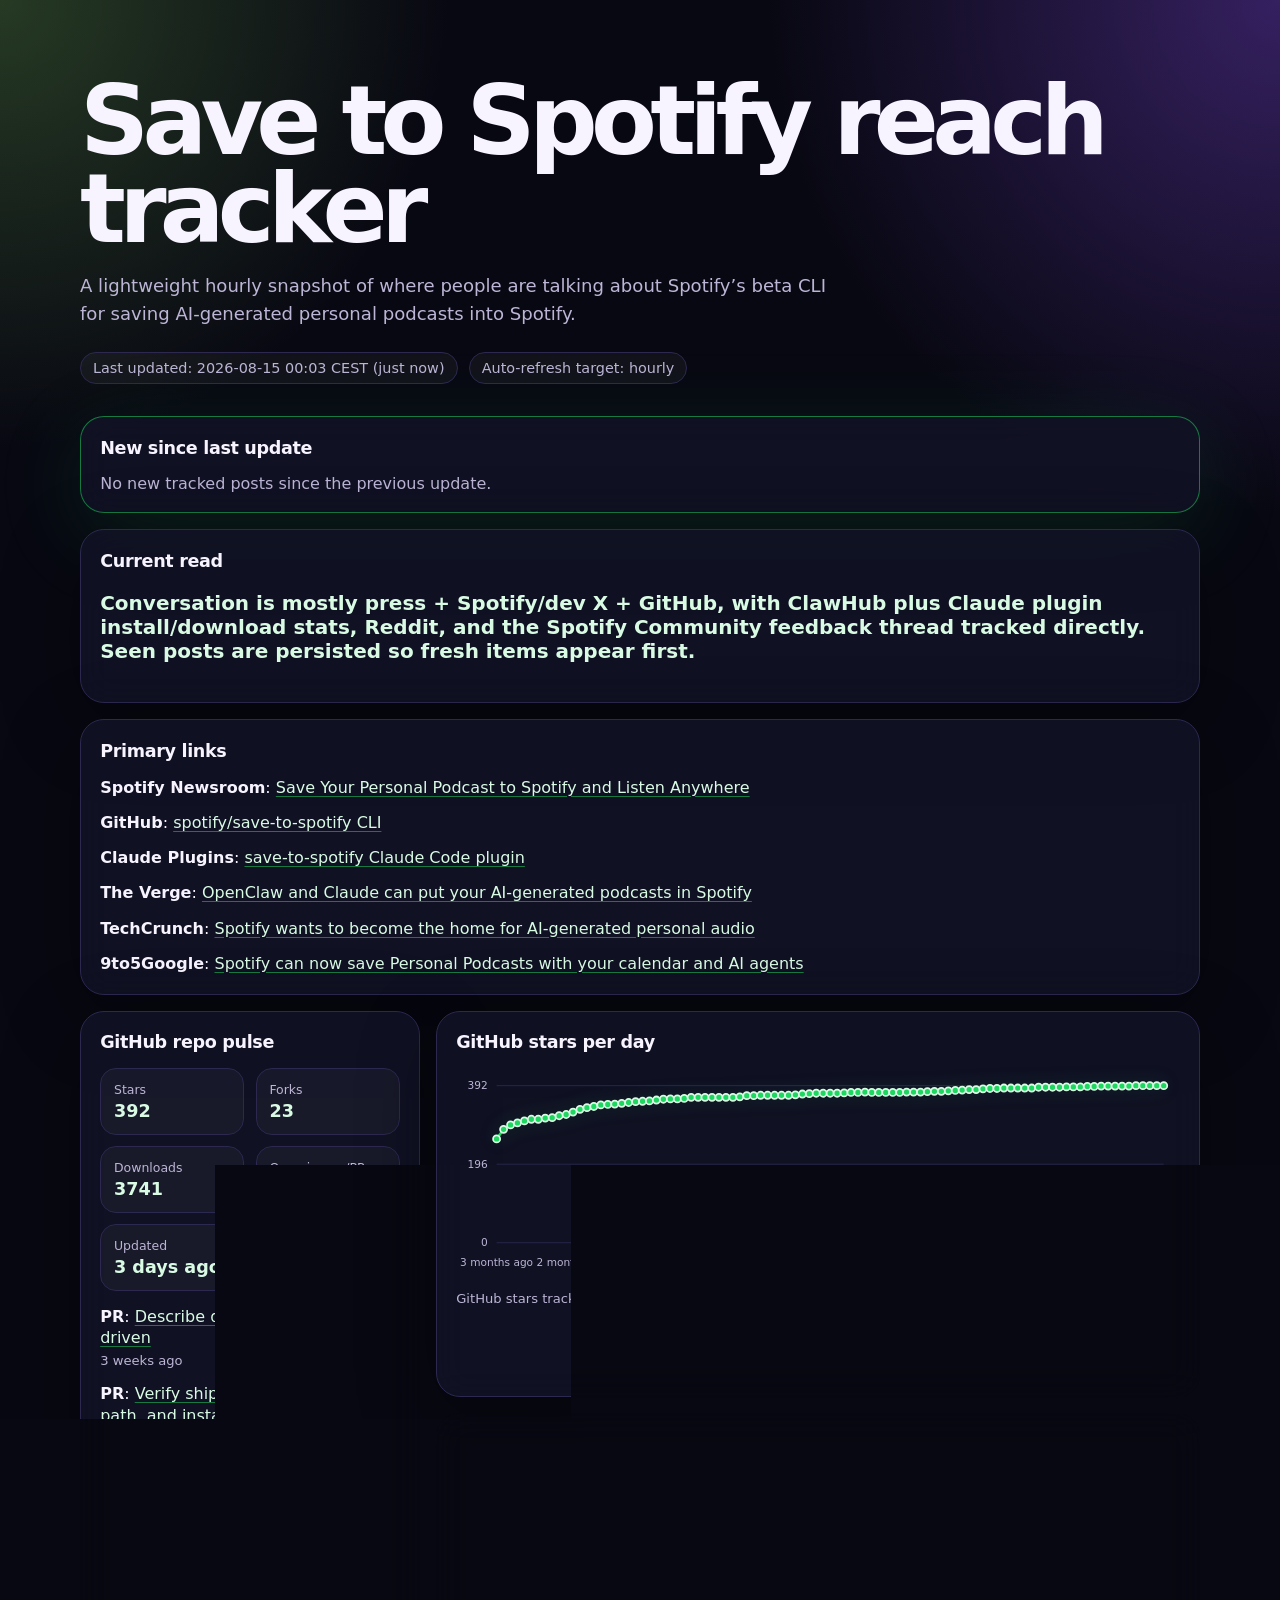
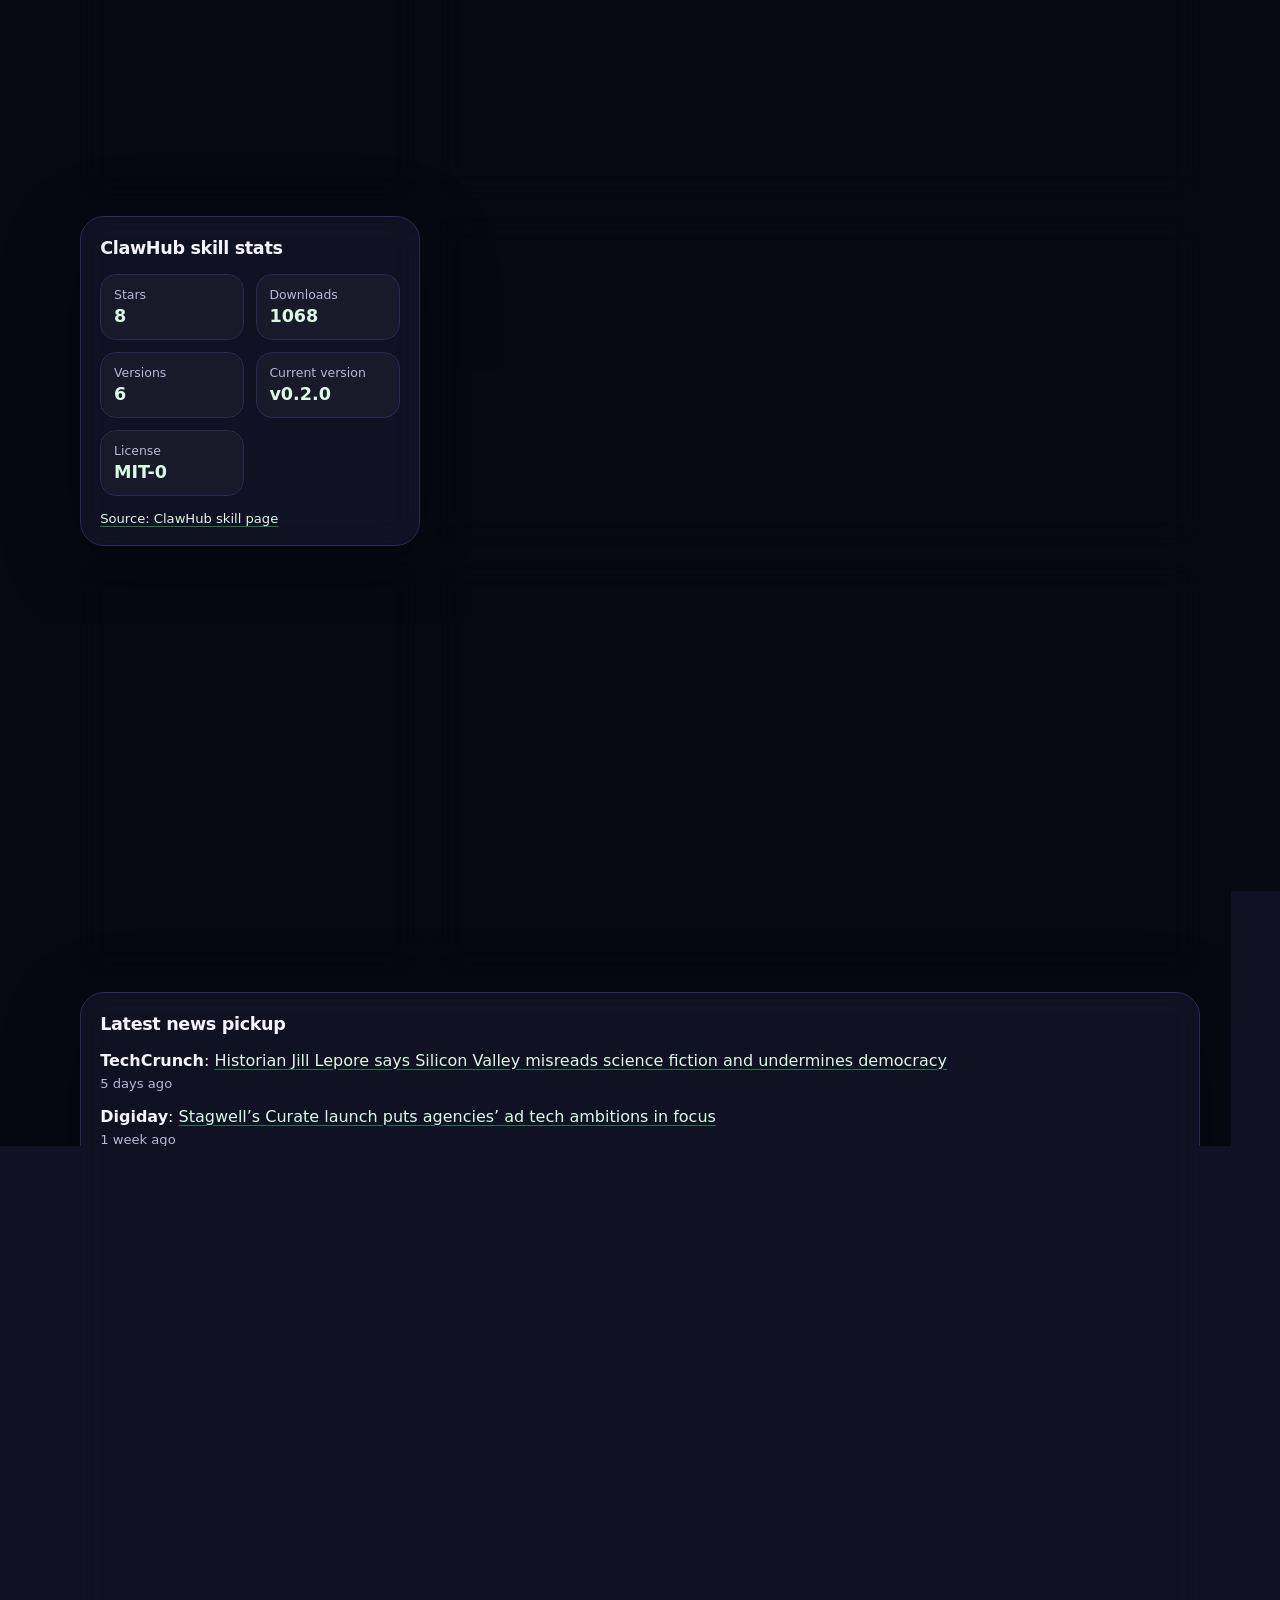
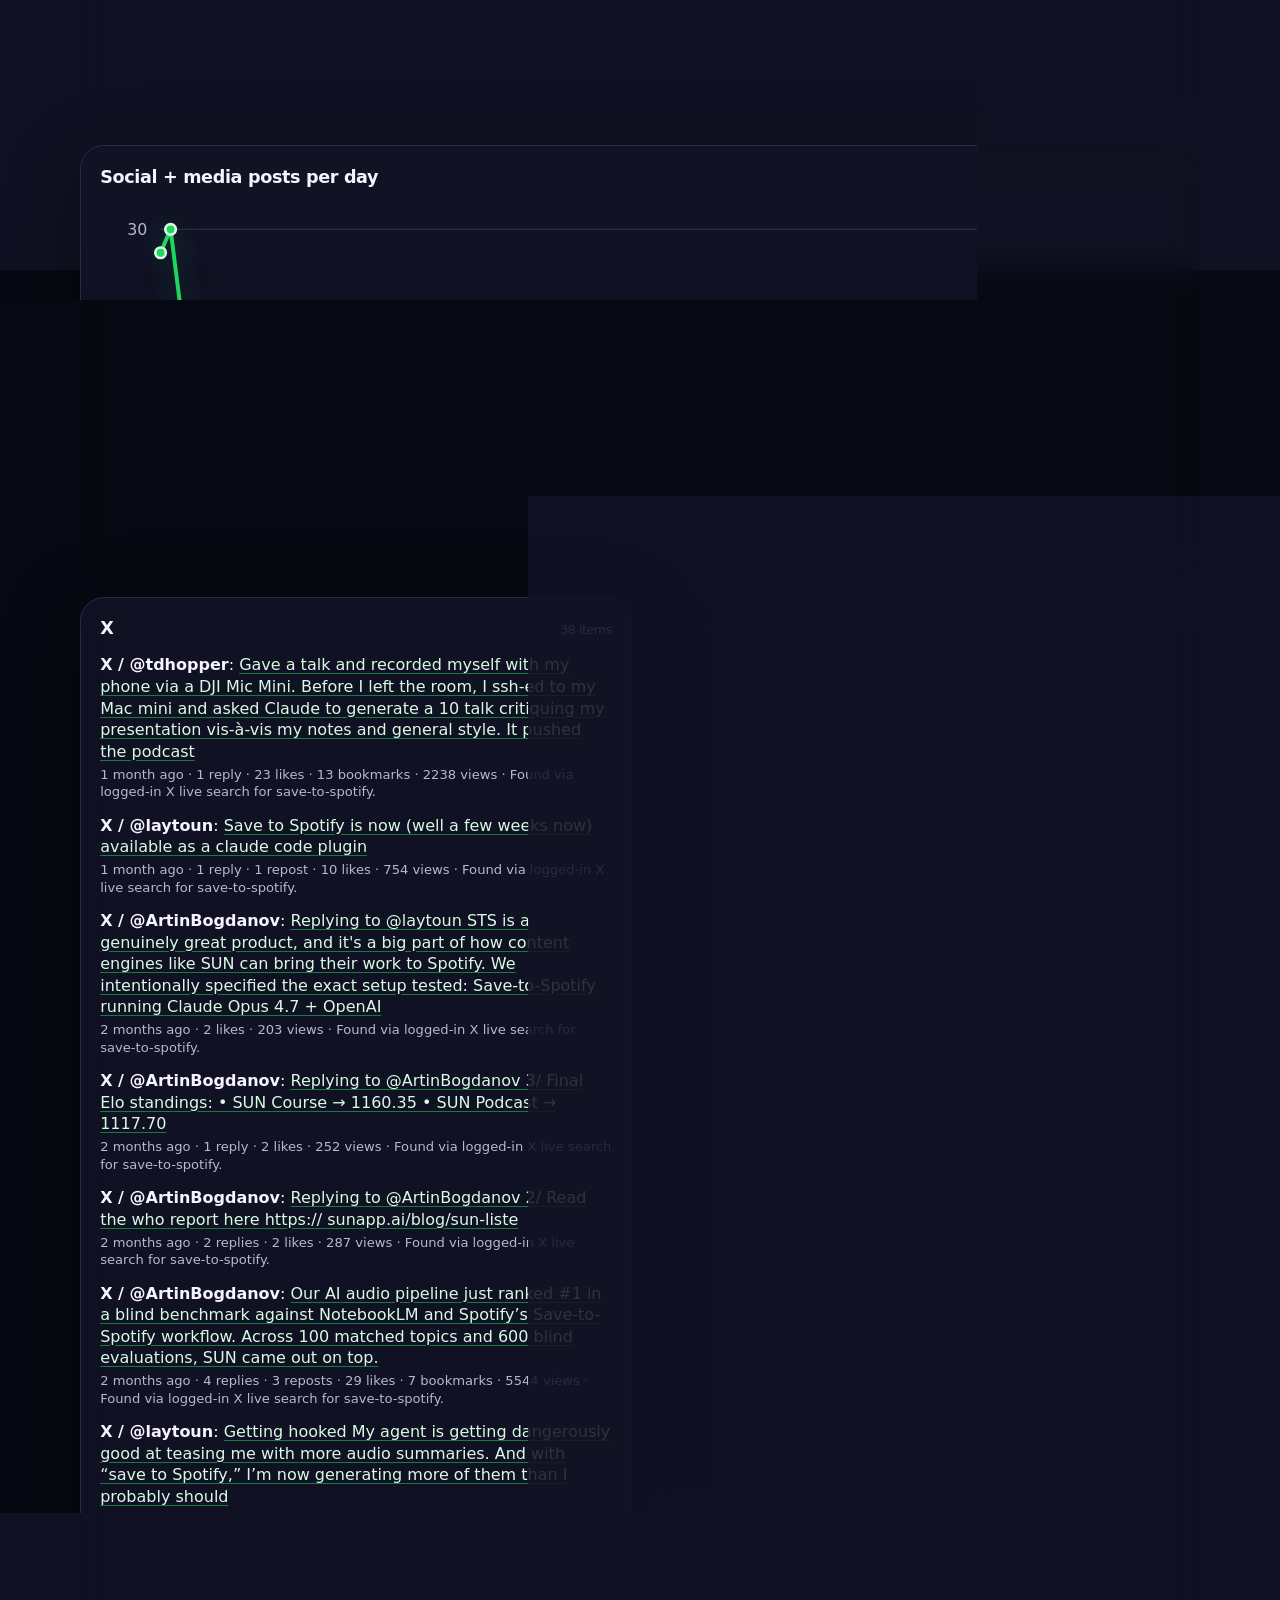
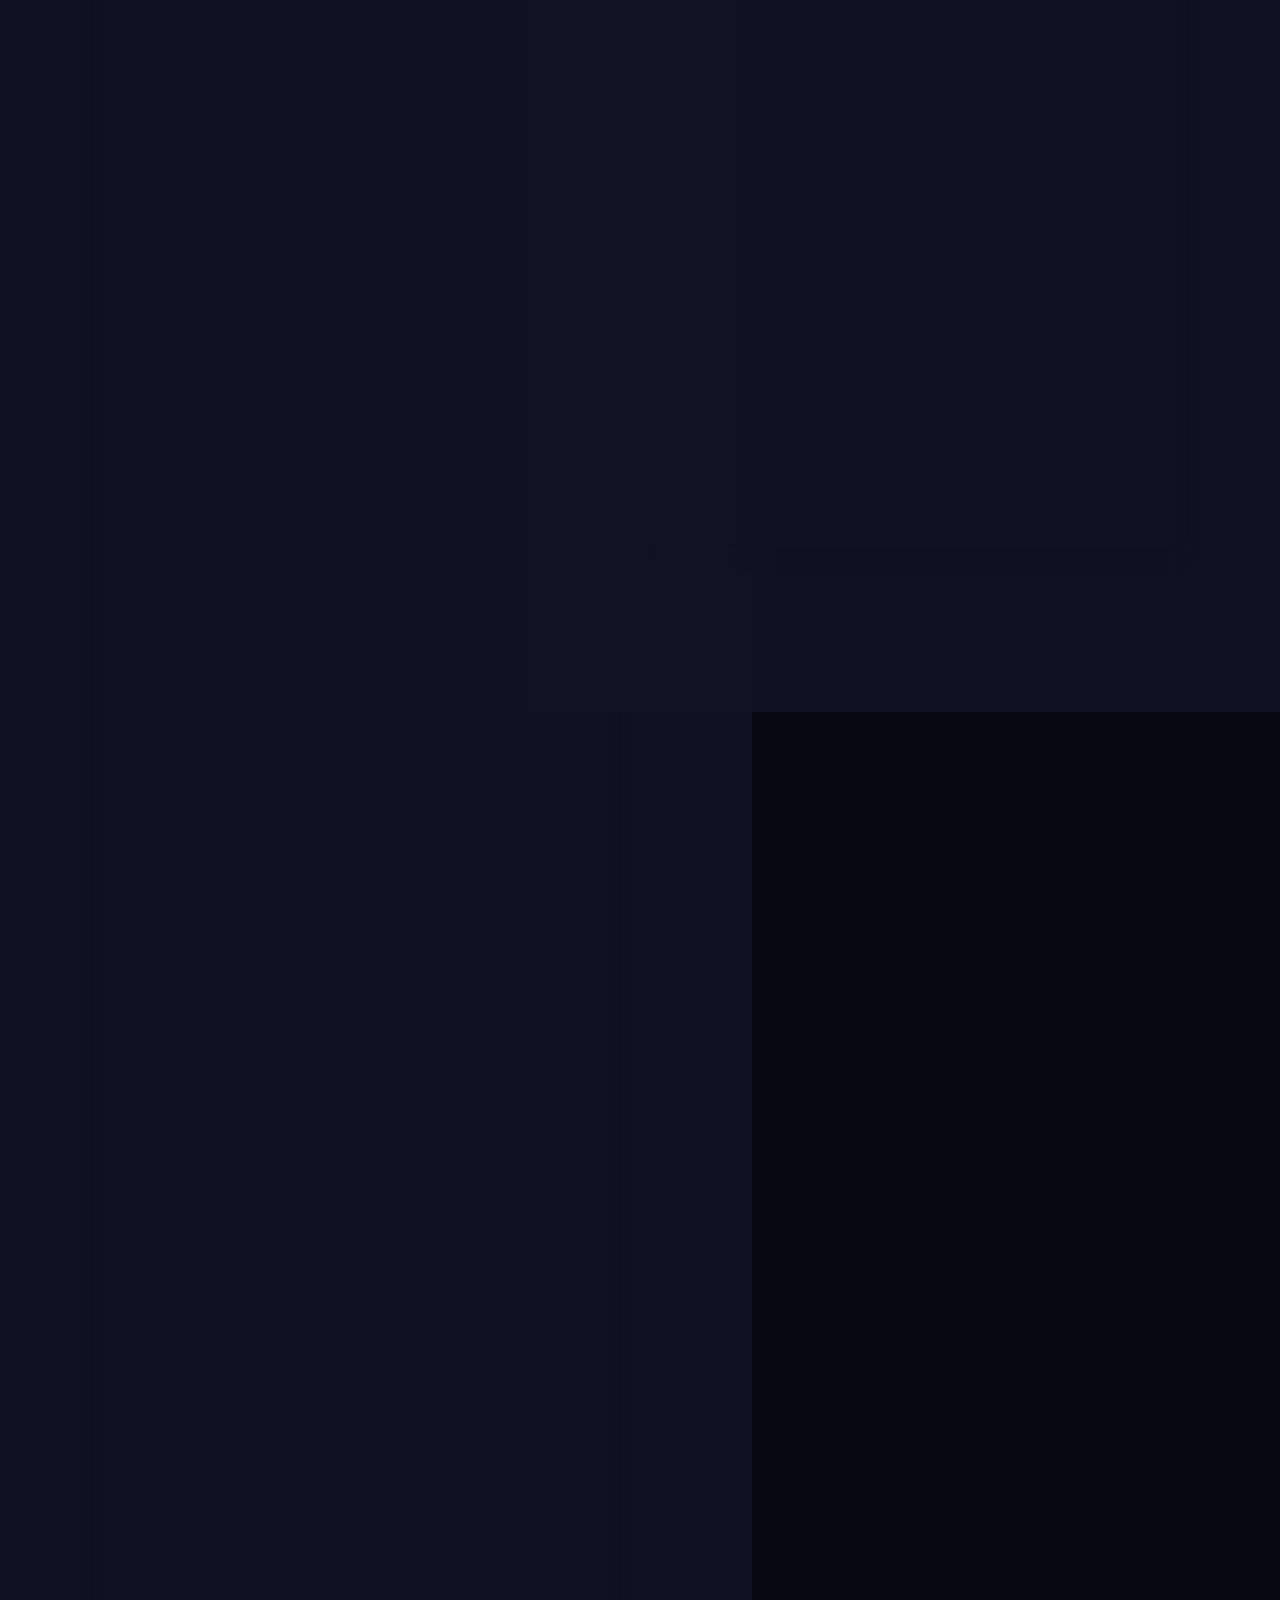
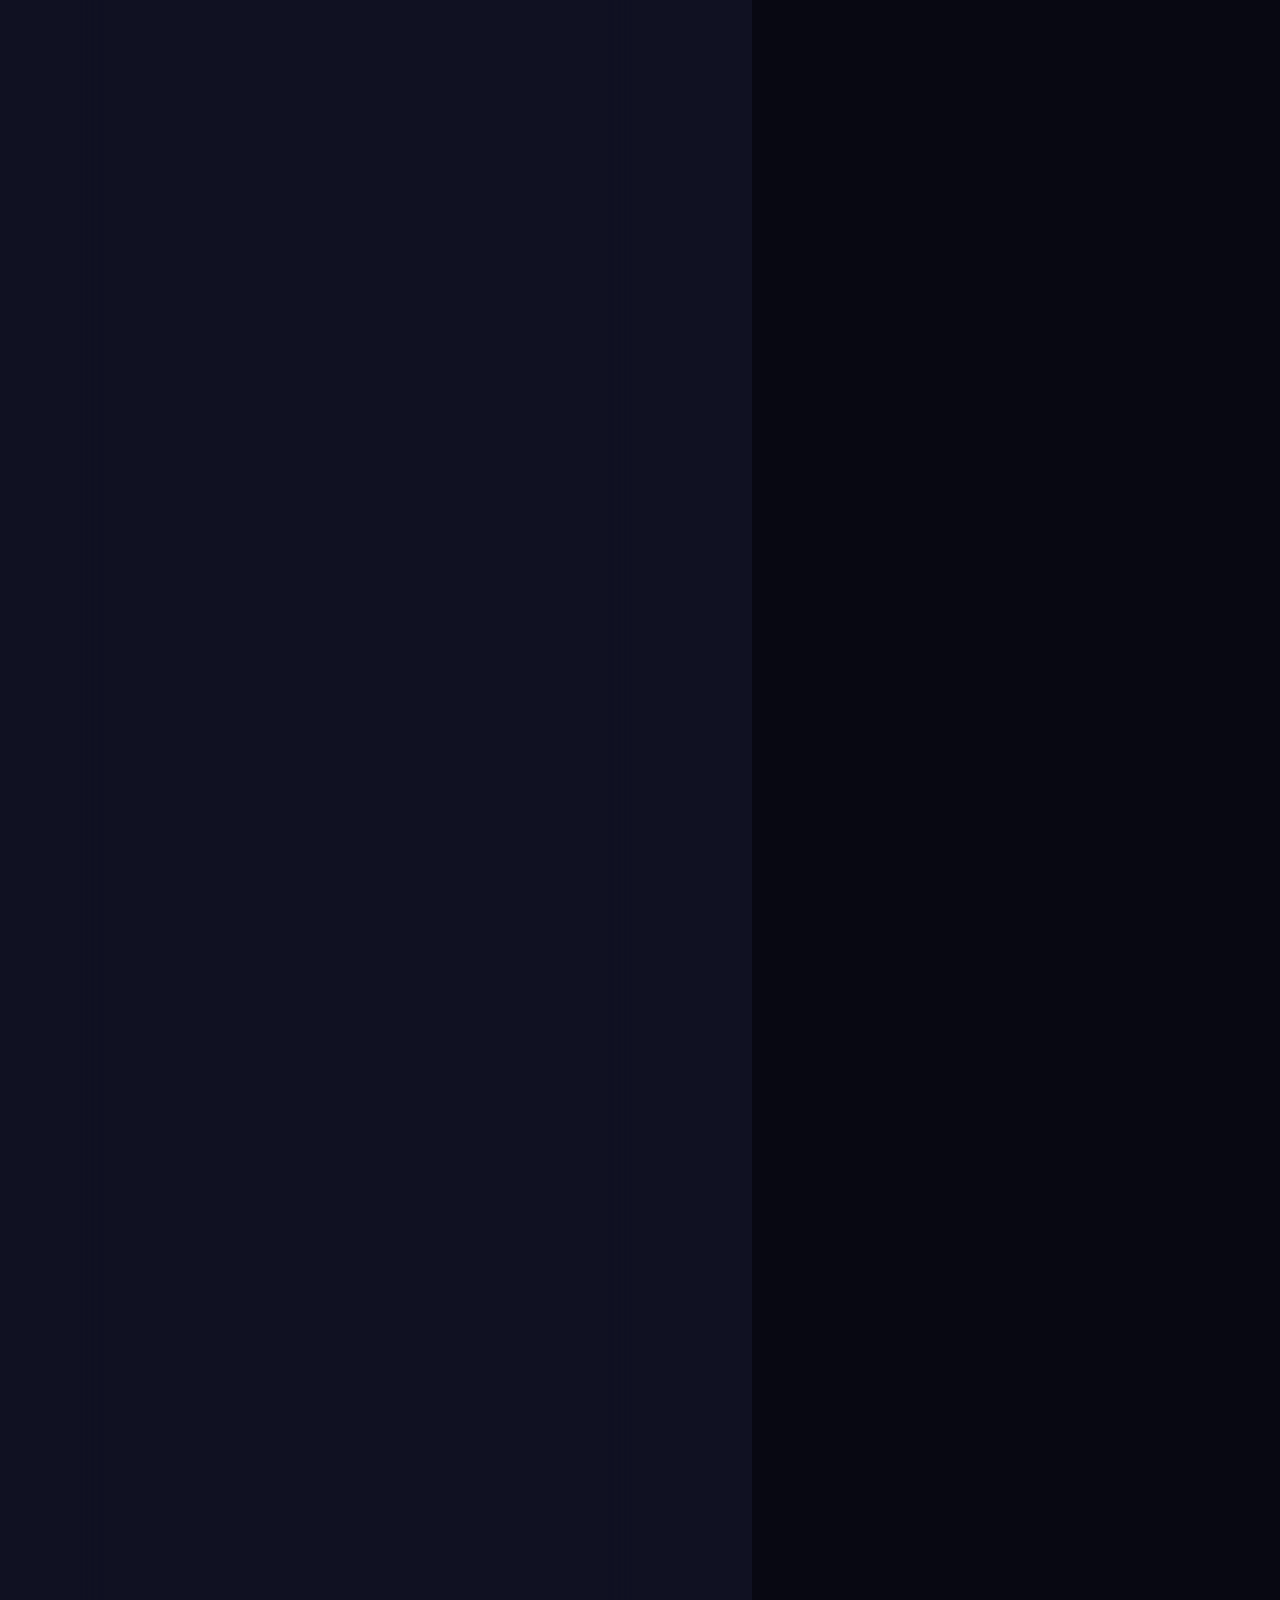
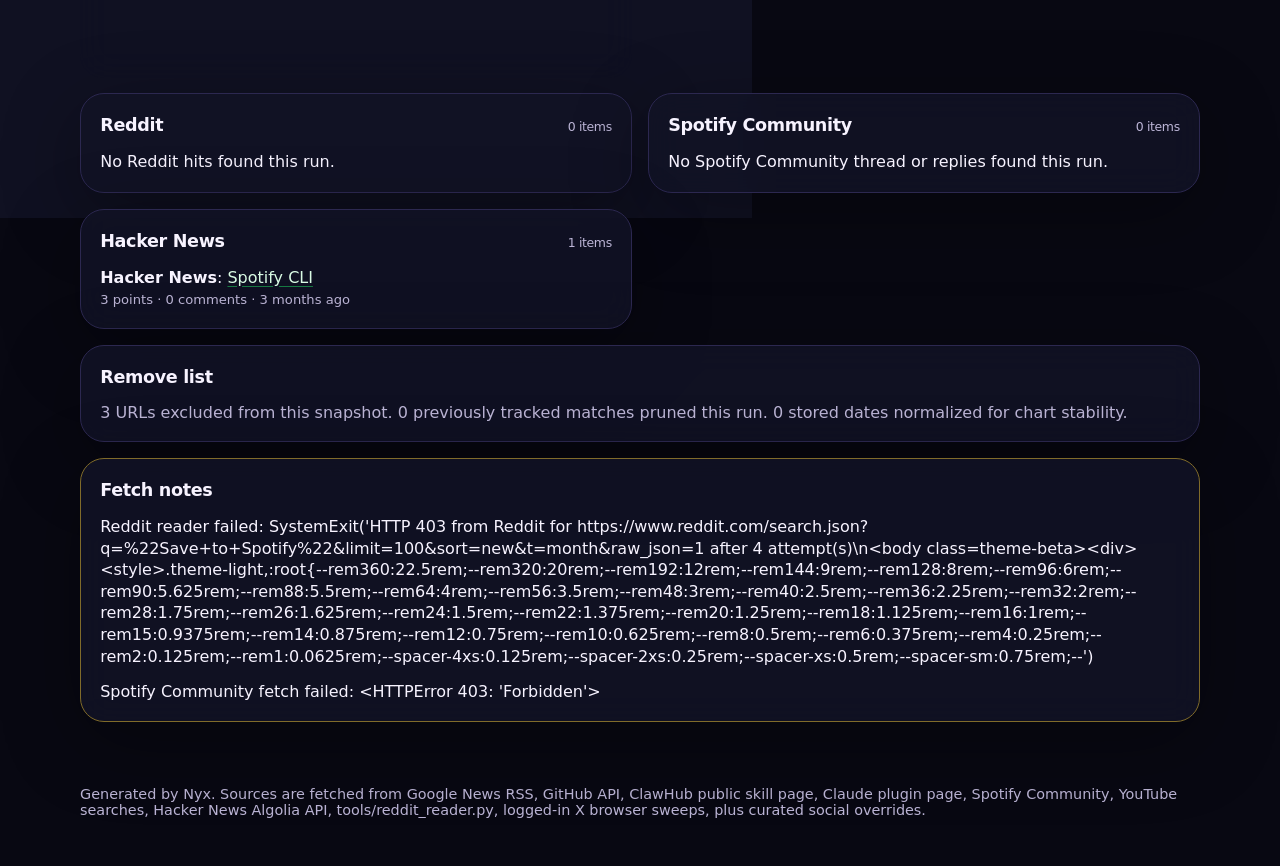
==== index.html @ f6daa6fa "12h snapshot update: 2026-08-15 00:03 CEST" ====
<!doctype html>
<html lang="en">
<head>
  <meta charset="utf-8" />
  <meta name="viewport" content="width=device-width, initial-scale=1" />
  <title>Save to Spotify reach tracker</title>
  <style>
    :root { color-scheme: dark; --bg:#080812; --card:#121326dd; --text:#f7f3ff; --muted:#bcb5d6; --line:#2c2850; --accent:#1ed760; --violet:#8d7aff; font-family: Inter, ui-sans-serif, system-ui, -apple-system, BlinkMacSystemFont, "Segoe UI", sans-serif; }
    body { margin:0; min-height:100vh; color:var(--text); background: radial-gradient(circle at top left, #263a24, transparent 28rem), radial-gradient(circle at top right, #352060, transparent 32rem), var(--bg); }
    header { padding: clamp(2rem, 6vw, 5rem) clamp(1rem, 5vw, 4rem) 1rem; max-width: 1120px; margin:auto; }
    h1 { font-size: clamp(2.4rem, 8vw, 6rem); letter-spacing: -0.07em; line-height: .92; margin: 0 0 1rem; }
    .lede { max-width: 760px; color: var(--muted); font-size: 1.13rem; line-height: 1.6; }
    .meta { display:flex; flex-wrap:wrap; gap:.7rem; margin-top:1.4rem; }
    .pill { border:1px solid var(--line); background:#ffffff0a; color:var(--muted); border-radius:999px; padding:.45rem .75rem; font-size:.9rem; }
    main { max-width:1120px; margin:auto; padding: 1rem clamp(1rem, 5vw, 4rem) 4rem; display:grid; gap:1rem; }
    .grid { display:grid; grid-template-columns: repeat(auto-fit, minmax(280px, 1fr)); gap:1rem; }
    .tracker-row { display:grid; grid-template-columns: minmax(260px, 340px) minmax(0, 1fr); gap:1rem; align-items:stretch; }
    .tracker-row .chart-stack { display:grid; gap:1rem; }
    .tracker-row > .card { min-width:0; }
    .social-sites { display:grid; grid-template-columns: repeat(2, minmax(0, 1fr)); gap:1rem; align-items:start; }
    .social-site h2 { display:flex; align-items:baseline; justify-content:space-between; gap:1rem; }
    .count { color:var(--muted); font-size:.78rem; font-weight:500; }
    @media (max-width: 860px) { .social-sites, .tracker-row { grid-template-columns: 1fr; } }
    .card { border:1px solid var(--line); background:var(--card); border-radius:24px; padding:1.2rem; box-shadow: 0 20px 80px #0005; backdrop-filter: blur(16px); }
    h2 { margin:.1rem 0 1rem; font-size:1.1rem; letter-spacing:-.02em; }
    ul { list-style:none; padding:0; margin:0; display:grid; gap:.85rem; }
    li { line-height:1.35; }
    a { color:#d9fbe4; text-decoration-color:#1ed76088; text-underline-offset:3px; }
    a:hover { color:white; text-decoration-color:var(--accent); }
    small { display:block; color:var(--muted); margin-top:.2rem; font-size:.82rem; }
    .bigstat { font-size:1.25rem; color:#d9fbe4; font-weight:700; }
    .stat-grid { display:grid; grid-template-columns: repeat(auto-fit, minmax(120px, 1fr)); gap:.7rem; margin-bottom:.9rem; }
    .stat-box { border:1px solid var(--line); background:#ffffff08; border-radius:16px; padding:.8rem; min-width:0; }
    .stat-box span { display:block; color:var(--muted); font-size:.78rem; margin-bottom:.25rem; }
    .stat-box strong { display:block; color:#d9fbe4; font-size:1.1rem; line-height:1.15; overflow-wrap:anywhere; }
    .chart-wrap { position:relative; display:grid; gap:.5rem; overflow:visible; }
    .line-chart { width:100%; height:auto; display:block; overflow:visible; }
    .chart-grid line { stroke:var(--line); stroke-width:1; }
    .chart-grid text, .chart-labels text { fill:var(--muted); font-size:12px; }
    .line-chart polyline { fill:none; stroke:var(--accent); stroke-width:3; stroke-linecap:round; stroke-linejoin:round; filter: drop-shadow(0 0 10px #1ed76055); }
    .chart-point { cursor:crosshair; outline:none; }
    .chart-point .point-dot { fill:var(--accent); stroke:#d9fbe4; stroke-width:2; transition:r .08s ease, filter .08s ease; }
    .chart-point .point-hit { fill:transparent; stroke:transparent; pointer-events:all; }
    .chart-point:hover .point-dot, .chart-point:focus .point-dot { r:6; filter: drop-shadow(0 0 8px #1ed760aa); }
    .chart-tooltip { position:absolute; z-index:5; display:none; pointer-events:none; transform:translate(-50%, calc(-100% - 12px)); white-space:nowrap; border:1px solid #1ed76088; background:#080812f2; color:#f7f3ff; border-radius:10px; padding:.35rem .5rem; font-size:.8rem; box-shadow:0 12px 36px #0008; }
    .chart-tooltip.visible { display:block; }
    .warn { border-color:#806b2a; }
    .highlight { border-color:#1ed76088; box-shadow: 0 20px 90px #1ed76022; }
    .empty { color:var(--muted); margin:0; }
    footer { max-width:1120px; margin:auto; color:var(--muted); padding:0 clamp(1rem, 5vw, 4rem) 3rem; font-size:.9rem; }
  </style>
</head>
<body>
  <header>
    <h1>Save to Spotify reach tracker</h1>
    <p class="lede">A lightweight hourly snapshot of where people are talking about Spotify’s beta CLI for saving AI-generated personal podcasts into Spotify.</p>
    <div class="meta">
      <span class="pill">Last updated: <time datetime="2026-08-14T22:03:28+00:00" title="2026-08-14 22:03 UTC">2026-08-15 00:03 CEST</time> (<time datetime="2026-08-14T22:03:28.130765+00:00" title="2026-08-14 22:03 UTC">just now</time>)</span>
      <span class="pill">Auto-refresh target: hourly</span>
    </div>
  </header>
  <main>
    <section class="card highlight">
      <h2>New since last update</h2>
      <p class="empty">No new tracked posts since the previous update.</p>
    </section>
    <section class="card">
      <h2>Current read</h2>
      <p class="bigstat">Conversation is mostly press + Spotify/dev X + GitHub, with ClawHub plus Claude plugin install/download stats, Reddit, and the Spotify Community feedback thread tracked directly. Seen posts are persisted so fresh items appear first.</p>
    </section>
    <section class="card"><h2>Primary links</h2><ul><li><strong>Spotify Newsroom</strong>: <a href="https://newsroom.spotify.com/2026-05-07/personal-podcasts-launch/" target="_blank" rel="noopener noreferrer">Save Your Personal Podcast to Spotify and Listen Anywhere</a></li>
<li><strong>GitHub</strong>: <a href="https://github.com/spotify/save-to-spotify" target="_blank" rel="noopener noreferrer">spotify/save-to-spotify CLI</a></li>
<li><strong>Claude Plugins</strong>: <a href="https://claude.com/plugins/save-to-spotify" target="_blank" rel="noopener noreferrer">save-to-spotify Claude Code plugin</a></li>
<li><strong>The Verge</strong>: <a href="https://www.theverge.com/entertainment/925916/save-to-spotify-ai-podcasts" target="_blank" rel="noopener noreferrer">OpenClaw and Claude can put your AI-generated podcasts in Spotify</a></li>
<li><strong>TechCrunch</strong>: <a href="https://techcrunch.com/2026/05/07/spotify-wants-to-become-the-home-for-ai-generated-personal-audio/" target="_blank" rel="noopener noreferrer">Spotify wants to become the home for AI-generated personal audio</a></li>
<li><strong>9to5Google</strong>: <a href="https://9to5google.com/2026/05/07/spotify-personal-podcasts-ai-agents/" target="_blank" rel="noopener noreferrer">Spotify can now save Personal Podcasts with your calendar and AI agents</a></li></ul></section>
    <section class="tracker-row">
      <section class="card"><h2>GitHub repo pulse</h2><div class="stat-grid"><div class="stat-box"><span>Stars</span><strong>392</strong></div>
<div class="stat-box"><span>Forks</span><strong>23</strong></div>
<div class="stat-box"><span>Downloads</span><strong>3741</strong></div>
<div class="stat-box"><span>Open issues/PRs</span><strong>8</strong></div>
<div class="stat-box"><span>Updated</span><strong><time datetime="2026-08-11T09:56:45+00:00" title="2026-08-11 09:56 UTC">3 days ago</time></strong></div></div><ul><li><strong>PR</strong>: <a href="https://github.com/spotify/save-to-spotify/pull/51" target="_blank" rel="noopener noreferrer">Describe deep dive as topic driven</a> <small><time datetime="2026-07-22T08:42:11+00:00" title="2026-07-22 08:42 UTC">3 weeks ago</time></small></li>
<li><strong>PR</strong>: <a href="https://github.com/spotify/save-to-spotify/pull/50" target="_blank" rel="noopener noreferrer">Verify shipped zips, Gatekeeper path, and install.sh in release CI</a> <small><time datetime="2026-07-20T09:38:55+00:00" title="2026-07-20 09:38 UTC">3 weeks ago</time></small></li>
<li><strong>Issue</strong>: <a href="https://github.com/spotify/save-to-spotify/issues/37" target="_blank" rel="noopener noreferrer">API does not support re-naming a show</a> <small><time datetime="2026-06-08T14:01:40+00:00" title="2026-06-08 14:01 UTC">2 months ago</time></small></li>
<li><strong>Issue</strong>: <a href="https://github.com/spotify/save-to-spotify/issues/31" target="_blank" rel="noopener noreferrer">Episode visible via API (READY, is_playable: true) but all clients show &quot;link doesn&#x27;t exist&quot;</a> <small><time datetime="2026-05-17T11:43:19+00:00" title="2026-05-17 11:43 UTC">2 months ago</time></small></li>
<li><strong>PR</strong>: <a href="https://github.com/spotify/save-to-spotify/pull/30" target="_blank" rel="noopener noreferrer">Prep Codex plugin release metadata</a> <small><time datetime="2026-05-17T11:06:22+00:00" title="2026-05-17 11:06 UTC">2 months ago</time></small></li>
<li><strong>Issue</strong>: <a href="https://github.com/spotify/save-to-spotify/issues/18" target="_blank" rel="noopener noreferrer">Running install script from 3rd party website</a> <small><time datetime="2026-05-11T07:56:14+00:00" title="2026-05-11 07:56 UTC">3 months ago</time></small></li></ul></section>
      <div class="chart-stack">
        <section class="card"><h2>GitHub stars per day</h2><div class="chart-wrap" role="img" aria-label="Line chart of GitHub stars per day">
      <svg class="line-chart" viewBox="0 0 820 240" preserveAspectRatio="xMidYMid meet">
        <g class="chart-grid"><g><line x1="46" x2="802" y1="198.0" y2="198.0" /><text x="36" y="202.0" text-anchor="end">0</text></g><g><line x1="46" x2="802" y1="109.0" y2="109.0" /><text x="36" y="113.0" text-anchor="end">196</text></g><g><line x1="46" x2="802" y1="20.0" y2="20.0" /><text x="36" y="24.0" text-anchor="end">392</text></g></g>
        <polyline points="46.0,80.4 53.9,69.5 61.8,64.5 69.6,62.2 77.5,60.0 85.4,58.1 93.2,58.1 101.1,56.8 109.0,56.3 116.9,54.1 124.8,52.7 132.6,50.0 140.5,46.8 148.4,45.0 156.2,43.6 164.1,41.8 172.0,41.3 179.9,40.9 187.8,40.0 195.6,39.1 203.5,38.2 211.4,37.7 219.2,37.3 227.1,36.3 235.0,35.4 242.9,35.0 250.8,35.0 258.6,34.5 266.5,33.2 274.4,33.2 282.2,33.2 290.1,33.2 298.0,33.2 305.9,33.2 313.8,33.2 321.6,32.7 329.5,31.4 337.4,31.4 345.2,30.9 353.1,30.9 361.0,30.9 368.9,30.9 376.8,30.9 384.6,30.4 392.5,29.5 400.4,29.1 408.2,28.6 416.1,28.6 424.0,28.6 431.9,28.6 439.8,28.2 447.6,27.7 455.5,27.7 463.4,27.3 471.2,27.7 479.1,27.7 487.0,27.7 494.9,27.7 502.8,27.7 510.6,27.3 518.5,27.3 526.4,27.3 534.2,26.8 542.1,26.4 550.0,26.4 557.9,25.9 565.8,25.4 573.6,25.0 581.5,24.5 589.4,24.5 597.2,23.6 605.1,23.2 613.0,23.2 620.9,22.7 628.8,22.7 636.6,22.7 644.5,22.7 652.4,22.7 660.2,21.8 668.1,21.8 676.0,21.8 683.9,21.8 691.8,21.4 699.6,21.4 707.5,21.4 715.4,20.9 723.2,20.9 731.1,20.5 739.0,20.5 746.9,20.5 754.8,20.5 762.6,20.5 770.5,20.0 778.4,20.0 786.2,20.0 794.1,20.0 802.0,20.0" />
        <g class="chart-points"><g class="chart-point" tabindex="0" data-tooltip="2026-05-11: 259 stars" data-x="46.0" data-y="80.4"><circle class="point-dot" cx="46.0" cy="80.4" r="4" /><circle class="point-hit" cx="46.0" cy="80.4" r="12" /></g><g class="chart-point" tabindex="0" data-tooltip="2026-05-12: 283 stars" data-x="53.9" data-y="69.5"><circle class="point-dot" cx="53.9" cy="69.5" r="4" /><circle class="point-hit" cx="53.9" cy="69.5" r="12" /></g><g class="chart-point" tabindex="0" data-tooltip="2026-05-13: 294 stars" data-x="61.8" data-y="64.5"><circle class="point-dot" cx="61.8" cy="64.5" r="4" /><circle class="point-hit" cx="61.8" cy="64.5" r="12" /></g><g class="chart-point" tabindex="0" data-tooltip="2026-05-14: 299 stars" data-x="69.6" data-y="62.2"><circle class="point-dot" cx="69.6" cy="62.2" r="4" /><circle class="point-hit" cx="69.6" cy="62.2" r="12" /></g><g class="chart-point" tabindex="0" data-tooltip="2026-05-15: 304 stars" data-x="77.5" data-y="60.0"><circle class="point-dot" cx="77.5" cy="60.0" r="4" /><circle class="point-hit" cx="77.5" cy="60.0" r="12" /></g><g class="chart-point" tabindex="0" data-tooltip="2026-05-16: 308 stars" data-x="85.4" data-y="58.1"><circle class="point-dot" cx="85.4" cy="58.1" r="4" /><circle class="point-hit" cx="85.4" cy="58.1" r="12" /></g><g class="chart-point" tabindex="0" data-tooltip="2026-05-17: 308 stars" data-x="93.2" data-y="58.1"><circle class="point-dot" cx="93.2" cy="58.1" r="4" /><circle class="point-hit" cx="93.2" cy="58.1" r="12" /></g><g class="chart-point" tabindex="0" data-tooltip="2026-05-18: 311 stars" data-x="101.1" data-y="56.8"><circle class="point-dot" cx="101.1" cy="56.8" r="4" /><circle class="point-hit" cx="101.1" cy="56.8" r="12" /></g><g class="chart-point" tabindex="0" data-tooltip="2026-05-19: 312 stars" data-x="109.0" data-y="56.3"><circle class="point-dot" cx="109.0" cy="56.3" r="4" /><circle class="point-hit" cx="109.0" cy="56.3" r="12" /></g><g class="chart-point" tabindex="0" data-tooltip="2026-05-20: 317 stars" data-x="116.9" data-y="54.1"><circle class="point-dot" cx="116.9" cy="54.1" r="4" /><circle class="point-hit" cx="116.9" cy="54.1" r="12" /></g><g class="chart-point" tabindex="0" data-tooltip="2026-05-21: 320 stars" data-x="124.8" data-y="52.7"><circle class="point-dot" cx="124.8" cy="52.7" r="4" /><circle class="point-hit" cx="124.8" cy="52.7" r="12" /></g><g class="chart-point" tabindex="0" data-tooltip="2026-05-22: 326 stars" data-x="132.6" data-y="50.0"><circle class="point-dot" cx="132.6" cy="50.0" r="4" /><circle class="point-hit" cx="132.6" cy="50.0" r="12" /></g><g class="chart-point" tabindex="0" data-tooltip="2026-05-23: 333 stars" data-x="140.5" data-y="46.8"><circle class="point-dot" cx="140.5" cy="46.8" r="4" /><circle class="point-hit" cx="140.5" cy="46.8" r="12" /></g><g class="chart-point" tabindex="0" data-tooltip="2026-05-24: 337 stars" data-x="148.4" data-y="45.0"><circle class="point-dot" cx="148.4" cy="45.0" r="4" /><circle class="point-hit" cx="148.4" cy="45.0" r="12" /></g><g class="chart-point" tabindex="0" data-tooltip="2026-05-25: 340 stars" data-x="156.2" data-y="43.6"><circle class="point-dot" cx="156.2" cy="43.6" r="4" /><circle class="point-hit" cx="156.2" cy="43.6" r="12" /></g><g class="chart-point" tabindex="0" data-tooltip="2026-05-26: 344 stars" data-x="164.1" data-y="41.8"><circle class="point-dot" cx="164.1" cy="41.8" r="4" /><circle class="point-hit" cx="164.1" cy="41.8" r="12" /></g><g class="chart-point" tabindex="0" data-tooltip="2026-05-27: 345 stars" data-x="172.0" data-y="41.3"><circle class="point-dot" cx="172.0" cy="41.3" r="4" /><circle class="point-hit" cx="172.0" cy="41.3" r="12" /></g><g class="chart-point" tabindex="0" data-tooltip="2026-05-28: 346 stars" data-x="179.9" data-y="40.9"><circle class="point-dot" cx="179.9" cy="40.9" r="4" /><circle class="point-hit" cx="179.9" cy="40.9" r="12" /></g><g class="chart-point" tabindex="0" data-tooltip="2026-05-29: 348 stars" data-x="187.8" data-y="40.0"><circle class="point-dot" cx="187.8" cy="40.0" r="4" /><circle class="point-hit" cx="187.8" cy="40.0" r="12" /></g><g class="chart-point" tabindex="0" data-tooltip="2026-05-30: 350 stars" data-x="195.6" data-y="39.1"><circle class="point-dot" cx="195.6" cy="39.1" r="4" /><circle class="point-hit" cx="195.6" cy="39.1" r="12" /></g><g class="chart-point" tabindex="0" data-tooltip="2026-05-31: 352 stars" data-x="203.5" data-y="38.2"><circle class="point-dot" cx="203.5" cy="38.2" r="4" /><circle class="point-hit" cx="203.5" cy="38.2" r="12" /></g><g class="chart-point" tabindex="0" data-tooltip="2026-06-01: 353 stars" data-x="211.4" data-y="37.7"><circle class="point-dot" cx="211.4" cy="37.7" r="4" /><circle class="point-hit" cx="211.4" cy="37.7" r="12" /></g><g class="chart-point" tabindex="0" data-tooltip="2026-06-02: 354 stars" data-x="219.2" data-y="37.3"><circle class="point-dot" cx="219.2" cy="37.3" r="4" /><circle class="point-hit" cx="219.2" cy="37.3" r="12" /></g><g class="chart-point" tabindex="0" data-tooltip="2026-06-03: 356 stars" data-x="227.1" data-y="36.3"><circle class="point-dot" cx="227.1" cy="36.3" r="4" /><circle class="point-hit" cx="227.1" cy="36.3" r="12" /></g><g class="chart-point" tabindex="0" data-tooltip="2026-06-04: 358 stars" data-x="235.0" data-y="35.4"><circle class="point-dot" cx="235.0" cy="35.4" r="4" /><circle class="point-hit" cx="235.0" cy="35.4" r="12" /></g><g class="chart-point" tabindex="0" data-tooltip="2026-06-05: 359 stars" data-x="242.9" data-y="35.0"><circle class="point-dot" cx="242.9" cy="35.0" r="4" /><circle class="point-hit" cx="242.9" cy="35.0" r="12" /></g><g class="chart-point" tabindex="0" data-tooltip="2026-06-06: 359 stars" data-x="250.8" data-y="35.0"><circle class="point-dot" cx="250.8" cy="35.0" r="4" /><circle class="point-hit" cx="250.8" cy="35.0" r="12" /></g><g class="chart-point" tabindex="0" data-tooltip="2026-06-07: 360 stars" data-x="258.6" data-y="34.5"><circle class="point-dot" cx="258.6" cy="34.5" r="4" /><circle class="point-hit" cx="258.6" cy="34.5" r="12" /></g><g class="chart-point" tabindex="0" data-tooltip="2026-06-08: 363 stars" data-x="266.5" data-y="33.2"><circle class="point-dot" cx="266.5" cy="33.2" r="4" /><circle class="point-hit" cx="266.5" cy="33.2" r="12" /></g><g class="chart-point" tabindex="0" data-tooltip="2026-06-09: 363 stars" data-x="274.4" data-y="33.2"><circle class="point-dot" cx="274.4" cy="33.2" r="4" /><circle class="point-hit" cx="274.4" cy="33.2" r="12" /></g><g class="chart-point" tabindex="0" data-tooltip="2026-06-10: 363 stars" data-x="282.2" data-y="33.2"><circle class="point-dot" cx="282.2" cy="33.2" r="4" /><circle class="point-hit" cx="282.2" cy="33.2" r="12" /></g><g class="chart-point" tabindex="0" data-tooltip="2026-06-11: 363 stars" data-x="290.1" data-y="33.2"><circle class="point-dot" cx="290.1" cy="33.2" r="4" /><circle class="point-hit" cx="290.1" cy="33.2" r="12" /></g><g class="chart-point" tabindex="0" data-tooltip="2026-06-12: 363 stars" data-x="298.0" data-y="33.2"><circle class="point-dot" cx="298.0" cy="33.2" r="4" /><circle class="point-hit" cx="298.0" cy="33.2" r="12" /></g><g class="chart-point" tabindex="0" data-tooltip="2026-06-13: 363 stars" data-x="305.9" data-y="33.2"><circle class="point-dot" cx="305.9" cy="33.2" r="4" /><circle class="point-hit" cx="305.9" cy="33.2" r="12" /></g><g class="chart-point" tabindex="0" data-tooltip="2026-06-14: 363 stars" data-x="313.8" data-y="33.2"><circle class="point-dot" cx="313.8" cy="33.2" r="4" /><circle class="point-hit" cx="313.8" cy="33.2" r="12" /></g><g class="chart-point" tabindex="0" data-tooltip="2026-06-15: 364 stars" data-x="321.6" data-y="32.7"><circle class="point-dot" cx="321.6" cy="32.7" r="4" /><circle class="point-hit" cx="321.6" cy="32.7" r="12" /></g><g class="chart-point" tabindex="0" data-tooltip="2026-06-16: 367 stars" data-x="329.5" data-y="31.4"><circle class="point-dot" cx="329.5" cy="31.4" r="4" /><circle class="point-hit" cx="329.5" cy="31.4" r="12" /></g><g class="chart-point" tabindex="0" data-tooltip="2026-06-17: 367 stars" data-x="337.4" data-y="31.4"><circle class="point-dot" cx="337.4" cy="31.4" r="4" /><circle class="point-hit" cx="337.4" cy="31.4" r="12" /></g><g class="chart-point" tabindex="0" data-tooltip="2026-06-18: 368 stars" data-x="345.2" data-y="30.9"><circle class="point-dot" cx="345.2" cy="30.9" r="4" /><circle class="point-hit" cx="345.2" cy="30.9" r="12" /></g><g class="chart-point" tabindex="0" data-tooltip="2026-06-19: 368 stars" data-x="353.1" data-y="30.9"><circle class="point-dot" cx="353.1" cy="30.9" r="4" /><circle class="point-hit" cx="353.1" cy="30.9" r="12" /></g><g class="chart-point" tabindex="0" data-tooltip="2026-06-20: 368 stars" data-x="361.0" data-y="30.9"><circle class="point-dot" cx="361.0" cy="30.9" r="4" /><circle class="point-hit" cx="361.0" cy="30.9" r="12" /></g><g class="chart-point" tabindex="0" data-tooltip="2026-06-21: 368 stars" data-x="368.9" data-y="30.9"><circle class="point-dot" cx="368.9" cy="30.9" r="4" /><circle class="point-hit" cx="368.9" cy="30.9" r="12" /></g><g class="chart-point" tabindex="0" data-tooltip="2026-06-22: 368 stars" data-x="376.8" data-y="30.9"><circle class="point-dot" cx="376.8" cy="30.9" r="4" /><circle class="point-hit" cx="376.8" cy="30.9" r="12" /></g><g class="chart-point" tabindex="0" data-tooltip="2026-06-23: 369 stars" data-x="384.6" data-y="30.4"><circle class="point-dot" cx="384.6" cy="30.4" r="4" /><circle class="point-hit" cx="384.6" cy="30.4" r="12" /></g><g class="chart-point" tabindex="0" data-tooltip="2026-06-24: 371 stars" data-x="392.5" data-y="29.5"><circle class="point-dot" cx="392.5" cy="29.5" r="4" /><circle class="point-hit" cx="392.5" cy="29.5" r="12" /></g><g class="chart-point" tabindex="0" data-tooltip="2026-06-25: 372 stars" data-x="400.4" data-y="29.1"><circle class="point-dot" cx="400.4" cy="29.1" r="4" /><circle class="point-hit" cx="400.4" cy="29.1" r="12" /></g><g class="chart-point" tabindex="0" data-tooltip="2026-06-26: 373 stars" data-x="408.2" data-y="28.6"><circle class="point-dot" cx="408.2" cy="28.6" r="4" /><circle class="point-hit" cx="408.2" cy="28.6" r="12" /></g><g class="chart-point" tabindex="0" data-tooltip="2026-06-27: 373 stars" data-x="416.1" data-y="28.6"><circle class="point-dot" cx="416.1" cy="28.6" r="4" /><circle class="point-hit" cx="416.1" cy="28.6" r="12" /></g><g class="chart-point" tabindex="0" data-tooltip="2026-06-28: 373 stars" data-x="424.0" data-y="28.6"><circle class="point-dot" cx="424.0" cy="28.6" r="4" /><circle class="point-hit" cx="424.0" cy="28.6" r="12" /></g><g class="chart-point" tabindex="0" data-tooltip="2026-06-29: 373 stars" data-x="431.9" data-y="28.6"><circle class="point-dot" cx="431.9" cy="28.6" r="4" /><circle class="point-hit" cx="431.9" cy="28.6" r="12" /></g><g class="chart-point" tabindex="0" data-tooltip="2026-06-30: 374 stars" data-x="439.8" data-y="28.2"><circle class="point-dot" cx="439.8" cy="28.2" r="4" /><circle class="point-hit" cx="439.8" cy="28.2" r="12" /></g><g class="chart-point" tabindex="0" data-tooltip="2026-07-01: 375 stars" data-x="447.6" data-y="27.7"><circle class="point-dot" cx="447.6" cy="27.7" r="4" /><circle class="point-hit" cx="447.6" cy="27.7" r="12" /></g><g class="chart-point" tabindex="0" data-tooltip="2026-07-02: 375 stars" data-x="455.5" data-y="27.7"><circle class="point-dot" cx="455.5" cy="27.7" r="4" /><circle class="point-hit" cx="455.5" cy="27.7" r="12" /></g><g class="chart-point" tabindex="0" data-tooltip="2026-07-03: 376 stars" data-x="463.4" data-y="27.3"><circle class="point-dot" cx="463.4" cy="27.3" r="4" /><circle class="point-hit" cx="463.4" cy="27.3" r="12" /></g><g class="chart-point" tabindex="0" data-tooltip="2026-07-04: 375 stars" data-x="471.2" data-y="27.7"><circle class="point-dot" cx="471.2" cy="27.7" r="4" /><circle class="point-hit" cx="471.2" cy="27.7" r="12" /></g><g class="chart-point" tabindex="0" data-tooltip="2026-07-05: 375 stars" data-x="479.1" data-y="27.7"><circle class="point-dot" cx="479.1" cy="27.7" r="4" /><circle class="point-hit" cx="479.1" cy="27.7" r="12" /></g><g class="chart-point" tabindex="0" data-tooltip="2026-07-06: 375 stars" data-x="487.0" data-y="27.7"><circle class="point-dot" cx="487.0" cy="27.7" r="4" /><circle class="point-hit" cx="487.0" cy="27.7" r="12" /></g><g class="chart-point" tabindex="0" data-tooltip="2026-07-07: 375 stars" data-x="494.9" data-y="27.7"><circle class="point-dot" cx="494.9" cy="27.7" r="4" /><circle class="point-hit" cx="494.9" cy="27.7" r="12" /></g><g class="chart-point" tabindex="0" data-tooltip="2026-07-08: 375 stars" data-x="502.8" data-y="27.7"><circle class="point-dot" cx="502.8" cy="27.7" r="4" /><circle class="point-hit" cx="502.8" cy="27.7" r="12" /></g><g class="chart-point" tabindex="0" data-tooltip="2026-07-09: 376 stars" data-x="510.6" data-y="27.3"><circle class="point-dot" cx="510.6" cy="27.3" r="4" /><circle class="point-hit" cx="510.6" cy="27.3" r="12" /></g><g class="chart-point" tabindex="0" data-tooltip="2026-07-10: 376 stars" data-x="518.5" data-y="27.3"><circle class="point-dot" cx="518.5" cy="27.3" r="4" /><circle class="point-hit" cx="518.5" cy="27.3" r="12" /></g><g class="chart-point" tabindex="0" data-tooltip="2026-07-11: 376 stars" data-x="526.4" data-y="27.3"><circle class="point-dot" cx="526.4" cy="27.3" r="4" /><circle class="point-hit" cx="526.4" cy="27.3" r="12" /></g><g class="chart-point" tabindex="0" data-tooltip="2026-07-12: 377 stars" data-x="534.2" data-y="26.8"><circle class="point-dot" cx="534.2" cy="26.8" r="4" /><circle class="point-hit" cx="534.2" cy="26.8" r="12" /></g><g class="chart-point" tabindex="0" data-tooltip="2026-07-13: 378 stars" data-x="542.1" data-y="26.4"><circle class="point-dot" cx="542.1" cy="26.4" r="4" /><circle class="point-hit" cx="542.1" cy="26.4" r="12" /></g><g class="chart-point" tabindex="0" data-tooltip="2026-07-14: 378 stars" data-x="550.0" data-y="26.4"><circle class="point-dot" cx="550.0" cy="26.4" r="4" /><circle class="point-hit" cx="550.0" cy="26.4" r="12" /></g><g class="chart-point" tabindex="0" data-tooltip="2026-07-15: 379 stars" data-x="557.9" data-y="25.9"><circle class="point-dot" cx="557.9" cy="25.9" r="4" /><circle class="point-hit" cx="557.9" cy="25.9" r="12" /></g><g class="chart-point" tabindex="0" data-tooltip="2026-07-16: 380 stars" data-x="565.8" data-y="25.4"><circle class="point-dot" cx="565.8" cy="25.4" r="4" /><circle class="point-hit" cx="565.8" cy="25.4" r="12" /></g><g class="chart-point" tabindex="0" data-tooltip="2026-07-17: 381 stars" data-x="573.6" data-y="25.0"><circle class="point-dot" cx="573.6" cy="25.0" r="4" /><circle class="point-hit" cx="573.6" cy="25.0" r="12" /></g><g class="chart-point" tabindex="0" data-tooltip="2026-07-18: 382 stars" data-x="581.5" data-y="24.5"><circle class="point-dot" cx="581.5" cy="24.5" r="4" /><circle class="point-hit" cx="581.5" cy="24.5" r="12" /></g><g class="chart-point" tabindex="0" data-tooltip="2026-07-19: 382 stars" data-x="589.4" data-y="24.5"><circle class="point-dot" cx="589.4" cy="24.5" r="4" /><circle class="point-hit" cx="589.4" cy="24.5" r="12" /></g><g class="chart-point" tabindex="0" data-tooltip="2026-07-20: 384 stars" data-x="597.2" data-y="23.6"><circle class="point-dot" cx="597.2" cy="23.6" r="4" /><circle class="point-hit" cx="597.2" cy="23.6" r="12" /></g><g class="chart-point" tabindex="0" data-tooltip="2026-07-21: 385 stars" data-x="605.1" data-y="23.2"><circle class="point-dot" cx="605.1" cy="23.2" r="4" /><circle class="point-hit" cx="605.1" cy="23.2" r="12" /></g><g class="chart-point" tabindex="0" data-tooltip="2026-07-22: 385 stars" data-x="613.0" data-y="23.2"><circle class="point-dot" cx="613.0" cy="23.2" r="4" /><circle class="point-hit" cx="613.0" cy="23.2" r="12" /></g><g class="chart-point" tabindex="0" data-tooltip="2026-07-23: 386 stars" data-x="620.9" data-y="22.7"><circle class="point-dot" cx="620.9" cy="22.7" r="4" /><circle class="point-hit" cx="620.9" cy="22.7" r="12" /></g><g class="chart-point" tabindex="0" data-tooltip="2026-07-24: 386 stars" data-x="628.8" data-y="22.7"><circle class="point-dot" cx="628.8" cy="22.7" r="4" /><circle class="point-hit" cx="628.8" cy="22.7" r="12" /></g><g class="chart-point" tabindex="0" data-tooltip="2026-07-25: 386 stars" data-x="636.6" data-y="22.7"><circle class="point-dot" cx="636.6" cy="22.7" r="4" /><circle class="point-hit" cx="636.6" cy="22.7" r="12" /></g><g class="chart-point" tabindex="0" data-tooltip="2026-07-26: 386 stars" data-x="644.5" data-y="22.7"><circle class="point-dot" cx="644.5" cy="22.7" r="4" /><circle class="point-hit" cx="644.5" cy="22.7" r="12" /></g><g class="chart-point" tabindex="0" data-tooltip="2026-07-27: 386 stars" data-x="652.4" data-y="22.7"><circle class="point-dot" cx="652.4" cy="22.7" r="4" /><circle class="point-hit" cx="652.4" cy="22.7" r="12" /></g><g class="chart-point" tabindex="0" data-tooltip="2026-07-28: 388 stars" data-x="660.2" data-y="21.8"><circle class="point-dot" cx="660.2" cy="21.8" r="4" /><circle class="point-hit" cx="660.2" cy="21.8" r="12" /></g><g class="chart-point" tabindex="0" data-tooltip="2026-07-29: 388 stars" data-x="668.1" data-y="21.8"><circle class="point-dot" cx="668.1" cy="21.8" r="4" /><circle class="point-hit" cx="668.1" cy="21.8" r="12" /></g><g class="chart-point" tabindex="0" data-tooltip="2026-07-30: 388 stars" data-x="676.0" data-y="21.8"><circle class="point-dot" cx="676.0" cy="21.8" r="4" /><circle class="point-hit" cx="676.0" cy="21.8" r="12" /></g><g class="chart-point" tabindex="0" data-tooltip="2026-07-31: 388 stars" data-x="683.9" data-y="21.8"><circle class="point-dot" cx="683.9" cy="21.8" r="4" /><circle class="point-hit" cx="683.9" cy="21.8" r="12" /></g><g class="chart-point" tabindex="0" data-tooltip="2026-08-01: 389 stars" data-x="691.8" data-y="21.4"><circle class="point-dot" cx="691.8" cy="21.4" r="4" /><circle class="point-hit" cx="691.8" cy="21.4" r="12" /></g><g class="chart-point" tabindex="0" data-tooltip="2026-08-02: 389 stars" data-x="699.6" data-y="21.4"><circle class="point-dot" cx="699.6" cy="21.4" r="4" /><circle class="point-hit" cx="699.6" cy="21.4" r="12" /></g><g class="chart-point" tabindex="0" data-tooltip="2026-08-03: 389 stars" data-x="707.5" data-y="21.4"><circle class="point-dot" cx="707.5" cy="21.4" r="4" /><circle class="point-hit" cx="707.5" cy="21.4" r="12" /></g><g class="chart-point" tabindex="0" data-tooltip="2026-08-04: 390 stars" data-x="715.4" data-y="20.9"><circle class="point-dot" cx="715.4" cy="20.9" r="4" /><circle class="point-hit" cx="715.4" cy="20.9" r="12" /></g><g class="chart-point" tabindex="0" data-tooltip="2026-08-05: 390 stars" data-x="723.2" data-y="20.9"><circle class="point-dot" cx="723.2" cy="20.9" r="4" /><circle class="point-hit" cx="723.2" cy="20.9" r="12" /></g><g class="chart-point" tabindex="0" data-tooltip="2026-08-06: 391 stars" data-x="731.1" data-y="20.5"><circle class="point-dot" cx="731.1" cy="20.5" r="4" /><circle class="point-hit" cx="731.1" cy="20.5" r="12" /></g><g class="chart-point" tabindex="0" data-tooltip="2026-08-07: 391 stars" data-x="739.0" data-y="20.5"><circle class="point-dot" cx="739.0" cy="20.5" r="4" /><circle class="point-hit" cx="739.0" cy="20.5" r="12" /></g><g class="chart-point" tabindex="0" data-tooltip="2026-08-08: 391 stars" data-x="746.9" data-y="20.5"><circle class="point-dot" cx="746.9" cy="20.5" r="4" /><circle class="point-hit" cx="746.9" cy="20.5" r="12" /></g><g class="chart-point" tabindex="0" data-tooltip="2026-08-09: 391 stars" data-x="754.8" data-y="20.5"><circle class="point-dot" cx="754.8" cy="20.5" r="4" /><circle class="point-hit" cx="754.8" cy="20.5" r="12" /></g><g class="chart-point" tabindex="0" data-tooltip="2026-08-10: 391 stars" data-x="762.6" data-y="20.5"><circle class="point-dot" cx="762.6" cy="20.5" r="4" /><circle class="point-hit" cx="762.6" cy="20.5" r="12" /></g><g class="chart-point" tabindex="0" data-tooltip="2026-08-11: 392 stars" data-x="770.5" data-y="20.0"><circle class="point-dot" cx="770.5" cy="20.0" r="4" /><circle class="point-hit" cx="770.5" cy="20.0" r="12" /></g><g class="chart-point" tabindex="0" data-tooltip="2026-08-12: 392 stars" data-x="778.4" data-y="20.0"><circle class="point-dot" cx="778.4" cy="20.0" r="4" /><circle class="point-hit" cx="778.4" cy="20.0" r="12" /></g><g class="chart-point" tabindex="0" data-tooltip="2026-08-13: 392 stars" data-x="786.2" data-y="20.0"><circle class="point-dot" cx="786.2" cy="20.0" r="4" /><circle class="point-hit" cx="786.2" cy="20.0" r="12" /></g><g class="chart-point" tabindex="0" data-tooltip="2026-08-14: 392 stars" data-x="794.1" data-y="20.0"><circle class="point-dot" cx="794.1" cy="20.0" r="4" /><circle class="point-hit" cx="794.1" cy="20.0" r="12" /></g><g class="chart-point" tabindex="0" data-tooltip="2026-08-15: 392 stars" data-x="802.0" data-y="20.0"><circle class="point-dot" cx="802.0" cy="20.0" r="4" /><circle class="point-hit" cx="802.0" cy="20.0" r="12" /></g></g>
        <g class="chart-labels"><text x="46.0" y="224" text-anchor="middle"><title>2026-05-11</title>3 months ago</text><text x="132.6" y="224" text-anchor="middle"><title>2026-05-22</title>2 months ago</text><text x="211.4" y="224" text-anchor="middle"><title>2026-06-01</title>2 months ago</text><text x="298.0" y="224" text-anchor="middle"><title>2026-06-12</title>2 months ago</text><text x="384.6" y="224" text-anchor="middle"><title>2026-06-23</title>1 month ago</text><text x="463.4" y="224" text-anchor="middle"><title>2026-07-03</title>1 month ago</text><text x="550.0" y="224" text-anchor="middle"><title>2026-07-14</title>1 month ago</text><text x="636.6" y="224" text-anchor="middle"><title>2026-07-25</title>3 weeks ago</text><text x="715.4" y="224" text-anchor="middle"><title>2026-08-04</title>1 week ago</text><text x="802.0" y="224" text-anchor="middle"><title>2026-08-15</title>just now</text></g>
      </svg>
      <div class="chart-tooltip" aria-hidden="true"></div>
      <small>GitHub stars tracked daily starting <time datetime="2026-05-11T00:00:00+00:00" title="2026-05-11 00:00 UTC">3 months ago</time>. Latest: 392 stars on <time datetime="2026-08-15T00:00:00+00:00" title="2026-08-15 00:00 UTC">1 hour from now</time>.</small>
    </div></section>
        <section class="card"><h2>GitHub downloads over time</h2><div class="chart-wrap" role="img" aria-label="Line chart of GitHub release downloads per day">
      <svg class="line-chart" viewBox="0 0 820 240" preserveAspectRatio="xMidYMid meet">
        <g class="chart-grid"><g><line x1="46" x2="802" y1="198.0" y2="198.0" /><text x="36" y="202.0" text-anchor="end">0</text></g><g><line x1="46" x2="802" y1="109.0" y2="109.0" /><text x="36" y="113.0" text-anchor="end">1870</text></g><g><line x1="46" x2="802" y1="20.0" y2="20.0" /><text x="36" y="24.0" text-anchor="end">3741</text></g></g>
        <polyline points="46.0,146.0 54.6,143.9 63.2,142.0 71.8,139.9 80.4,137.7 89.0,134.6 97.5,132.5 106.1,130.7 114.7,128.0 123.3,126.5 131.9,125.3 140.5,124.0 149.1,122.7 157.7,120.6 166.3,119.1 174.9,117.8 183.5,116.8 192.0,115.2 200.6,112.8 209.2,110.7 217.8,109.1 226.4,107.4 235.0,106.1 243.6,104.2 252.2,102.9 260.8,102.0 269.4,100.1 278.0,98.9 286.5,97.6 295.1,96.2 303.7,94.3 312.3,92.8 320.9,92.1 329.5,91.7 338.1,91.5 346.7,90.1 355.3,88.8 363.9,87.5 372.5,87.2 381.0,86.6 389.6,86.1 398.2,85.5 406.8,84.5 415.4,83.7 424.0,82.8 432.6,82.0 441.2,81.4 449.8,80.6 458.4,79.6 467.0,78.6 475.5,77.3 484.1,75.2 492.7,74.1 501.3,72.7 509.9,71.3 518.5,70.0 527.1,68.6 535.7,66.8 544.3,65.2 552.9,63.6 561.5,60.6 570.0,58.9 578.6,57.4 587.2,55.5 595.8,54.4 604.4,52.6 613.0,51.4 621.6,50.1 630.2,49.1 638.8,48.4 647.4,47.1 656.0,46.3 664.5,45.0 673.1,43.7 681.7,42.7 690.3,41.7 698.9,40.4 707.5,38.7 716.1,37.5 724.7,36.2 733.3,33.1 741.9,30.8 750.5,27.7 759.0,26.7 767.6,24.9 776.2,23.3 784.8,22.0 793.4,21.0 802.0,20.0" />
        <g class="chart-points"><g class="chart-point" tabindex="0" data-tooltip="2026-05-19: 1093 downloads" data-x="46.0" data-y="146.0"><circle class="point-dot" cx="46.0" cy="146.0" r="4" /><circle class="point-hit" cx="46.0" cy="146.0" r="12" /></g><g class="chart-point" tabindex="0" data-tooltip="2026-05-20: 1138 downloads" data-x="54.6" data-y="143.9"><circle class="point-dot" cx="54.6" cy="143.9" r="4" /><circle class="point-hit" cx="54.6" cy="143.9" r="12" /></g><g class="chart-point" tabindex="0" data-tooltip="2026-05-21: 1176 downloads" data-x="63.2" data-y="142.0"><circle class="point-dot" cx="63.2" cy="142.0" r="4" /><circle class="point-hit" cx="63.2" cy="142.0" r="12" /></g><g class="chart-point" tabindex="0" data-tooltip="2026-05-22: 1222 downloads" data-x="71.8" data-y="139.9"><circle class="point-dot" cx="71.8" cy="139.9" r="4" /><circle class="point-hit" cx="71.8" cy="139.9" r="12" /></g><g class="chart-point" tabindex="0" data-tooltip="2026-05-23: 1268 downloads" data-x="80.4" data-y="137.7"><circle class="point-dot" cx="80.4" cy="137.7" r="4" /><circle class="point-hit" cx="80.4" cy="137.7" r="12" /></g><g class="chart-point" tabindex="0" data-tooltip="2026-05-24: 1332 downloads" data-x="89.0" data-y="134.6"><circle class="point-dot" cx="89.0" cy="134.6" r="4" /><circle class="point-hit" cx="89.0" cy="134.6" r="12" /></g><g class="chart-point" tabindex="0" data-tooltip="2026-05-25: 1376 downloads" data-x="97.5" data-y="132.5"><circle class="point-dot" cx="97.5" cy="132.5" r="4" /><circle class="point-hit" cx="97.5" cy="132.5" r="12" /></g><g class="chart-point" tabindex="0" data-tooltip="2026-05-26: 1414 downloads" data-x="106.1" data-y="130.7"><circle class="point-dot" cx="106.1" cy="130.7" r="4" /><circle class="point-hit" cx="106.1" cy="130.7" r="12" /></g><g class="chart-point" tabindex="0" data-tooltip="2026-05-27: 1472 downloads" data-x="114.7" data-y="128.0"><circle class="point-dot" cx="114.7" cy="128.0" r="4" /><circle class="point-hit" cx="114.7" cy="128.0" r="12" /></g><g class="chart-point" tabindex="0" data-tooltip="2026-05-28: 1502 downloads" data-x="123.3" data-y="126.5"><circle class="point-dot" cx="123.3" cy="126.5" r="4" /><circle class="point-hit" cx="123.3" cy="126.5" r="12" /></g><g class="chart-point" tabindex="0" data-tooltip="2026-05-29: 1528 downloads" data-x="131.9" data-y="125.3"><circle class="point-dot" cx="131.9" cy="125.3" r="4" /><circle class="point-hit" cx="131.9" cy="125.3" r="12" /></g><g class="chart-point" tabindex="0" data-tooltip="2026-05-30: 1555 downloads" data-x="140.5" data-y="124.0"><circle class="point-dot" cx="140.5" cy="124.0" r="4" /><circle class="point-hit" cx="140.5" cy="124.0" r="12" /></g><g class="chart-point" tabindex="0" data-tooltip="2026-05-31: 1583 downloads" data-x="149.1" data-y="122.7"><circle class="point-dot" cx="149.1" cy="122.7" r="4" /><circle class="point-hit" cx="149.1" cy="122.7" r="12" /></g><g class="chart-point" tabindex="0" data-tooltip="2026-06-01: 1627 downloads" data-x="157.7" data-y="120.6"><circle class="point-dot" cx="157.7" cy="120.6" r="4" /><circle class="point-hit" cx="157.7" cy="120.6" r="12" /></g><g class="chart-point" tabindex="0" data-tooltip="2026-06-02: 1658 downloads" data-x="166.3" data-y="119.1"><circle class="point-dot" cx="166.3" cy="119.1" r="4" /><circle class="point-hit" cx="166.3" cy="119.1" r="12" /></g><g class="chart-point" tabindex="0" data-tooltip="2026-06-03: 1685 downloads" data-x="174.9" data-y="117.8"><circle class="point-dot" cx="174.9" cy="117.8" r="4" /><circle class="point-hit" cx="174.9" cy="117.8" r="12" /></g><g class="chart-point" tabindex="0" data-tooltip="2026-06-04: 1706 downloads" data-x="183.5" data-y="116.8"><circle class="point-dot" cx="183.5" cy="116.8" r="4" /><circle class="point-hit" cx="183.5" cy="116.8" r="12" /></g><g class="chart-point" tabindex="0" data-tooltip="2026-06-05: 1740 downloads" data-x="192.0" data-y="115.2"><circle class="point-dot" cx="192.0" cy="115.2" r="4" /><circle class="point-hit" cx="192.0" cy="115.2" r="12" /></g><g class="chart-point" tabindex="0" data-tooltip="2026-06-06: 1791 downloads" data-x="200.6" data-y="112.8"><circle class="point-dot" cx="200.6" cy="112.8" r="4" /><circle class="point-hit" cx="200.6" cy="112.8" r="12" /></g><g class="chart-point" tabindex="0" data-tooltip="2026-06-07: 1835 downloads" data-x="209.2" data-y="110.7"><circle class="point-dot" cx="209.2" cy="110.7" r="4" /><circle class="point-hit" cx="209.2" cy="110.7" r="12" /></g><g class="chart-point" tabindex="0" data-tooltip="2026-06-08: 1868 downloads" data-x="217.8" data-y="109.1"><circle class="point-dot" cx="217.8" cy="109.1" r="4" /><circle class="point-hit" cx="217.8" cy="109.1" r="12" /></g><g class="chart-point" tabindex="0" data-tooltip="2026-06-09: 1904 downloads" data-x="226.4" data-y="107.4"><circle class="point-dot" cx="226.4" cy="107.4" r="4" /><circle class="point-hit" cx="226.4" cy="107.4" r="12" /></g><g class="chart-point" tabindex="0" data-tooltip="2026-06-10: 1931 downloads" data-x="235.0" data-y="106.1"><circle class="point-dot" cx="235.0" cy="106.1" r="4" /><circle class="point-hit" cx="235.0" cy="106.1" r="12" /></g><g class="chart-point" tabindex="0" data-tooltip="2026-06-11: 1971 downloads" data-x="243.6" data-y="104.2"><circle class="point-dot" cx="243.6" cy="104.2" r="4" /><circle class="point-hit" cx="243.6" cy="104.2" r="12" /></g><g class="chart-point" tabindex="0" data-tooltip="2026-06-12: 1999 downloads" data-x="252.2" data-y="102.9"><circle class="point-dot" cx="252.2" cy="102.9" r="4" /><circle class="point-hit" cx="252.2" cy="102.9" r="12" /></g><g class="chart-point" tabindex="0" data-tooltip="2026-06-13: 2018 downloads" data-x="260.8" data-y="102.0"><circle class="point-dot" cx="260.8" cy="102.0" r="4" /><circle class="point-hit" cx="260.8" cy="102.0" r="12" /></g><g class="chart-point" tabindex="0" data-tooltip="2026-06-14: 2057 downloads" data-x="269.4" data-y="100.1"><circle class="point-dot" cx="269.4" cy="100.1" r="4" /><circle class="point-hit" cx="269.4" cy="100.1" r="12" /></g><g class="chart-point" tabindex="0" data-tooltip="2026-06-15: 2083 downloads" data-x="278.0" data-y="98.9"><circle class="point-dot" cx="278.0" cy="98.9" r="4" /><circle class="point-hit" cx="278.0" cy="98.9" r="12" /></g><g class="chart-point" tabindex="0" data-tooltip="2026-06-16: 2111 downloads" data-x="286.5" data-y="97.6"><circle class="point-dot" cx="286.5" cy="97.6" r="4" /><circle class="point-hit" cx="286.5" cy="97.6" r="12" /></g><g class="chart-point" tabindex="0" data-tooltip="2026-06-17: 2139 downloads" data-x="295.1" data-y="96.2"><circle class="point-dot" cx="295.1" cy="96.2" r="4" /><circle class="point-hit" cx="295.1" cy="96.2" r="12" /></g><g class="chart-point" tabindex="0" data-tooltip="2026-06-18: 2180 downloads" data-x="303.7" data-y="94.3"><circle class="point-dot" cx="303.7" cy="94.3" r="4" /><circle class="point-hit" cx="303.7" cy="94.3" r="12" /></g><g class="chart-point" tabindex="0" data-tooltip="2026-06-19: 2210 downloads" data-x="312.3" data-y="92.8"><circle class="point-dot" cx="312.3" cy="92.8" r="4" /><circle class="point-hit" cx="312.3" cy="92.8" r="12" /></g><g class="chart-point" tabindex="0" data-tooltip="2026-06-20: 2225 downloads" data-x="320.9" data-y="92.1"><circle class="point-dot" cx="320.9" cy="92.1" r="4" /><circle class="point-hit" cx="320.9" cy="92.1" r="12" /></g><g class="chart-point" tabindex="0" data-tooltip="2026-06-21: 2235 downloads" data-x="329.5" data-y="91.7"><circle class="point-dot" cx="329.5" cy="91.7" r="4" /><circle class="point-hit" cx="329.5" cy="91.7" r="12" /></g><g class="chart-point" tabindex="0" data-tooltip="2026-06-22: 2239 downloads" data-x="338.1" data-y="91.5"><circle class="point-dot" cx="338.1" cy="91.5" r="4" /><circle class="point-hit" cx="338.1" cy="91.5" r="12" /></g><g class="chart-point" tabindex="0" data-tooltip="2026-06-23: 2267 downloads" data-x="346.7" data-y="90.1"><circle class="point-dot" cx="346.7" cy="90.1" r="4" /><circle class="point-hit" cx="346.7" cy="90.1" r="12" /></g><g class="chart-point" tabindex="0" data-tooltip="2026-06-24: 2294 downloads" data-x="355.3" data-y="88.8"><circle class="point-dot" cx="355.3" cy="88.8" r="4" /><circle class="point-hit" cx="355.3" cy="88.8" r="12" /></g><g class="chart-point" tabindex="0" data-tooltip="2026-06-25: 2322 downloads" data-x="363.9" data-y="87.5"><circle class="point-dot" cx="363.9" cy="87.5" r="4" /><circle class="point-hit" cx="363.9" cy="87.5" r="12" /></g><g class="chart-point" tabindex="0" data-tooltip="2026-06-26: 2329 downloads" data-x="372.5" data-y="87.2"><circle class="point-dot" cx="372.5" cy="87.2" r="4" /><circle class="point-hit" cx="372.5" cy="87.2" r="12" /></g><g class="chart-point" tabindex="0" data-tooltip="2026-06-27: 2342 downloads" data-x="381.0" data-y="86.6"><circle class="point-dot" cx="381.0" cy="86.6" r="4" /><circle class="point-hit" cx="381.0" cy="86.6" r="12" /></g><g class="chart-point" tabindex="0" data-tooltip="2026-06-28: 2351 downloads" data-x="389.6" data-y="86.1"><circle class="point-dot" cx="389.6" cy="86.1" r="4" /><circle class="point-hit" cx="389.6" cy="86.1" r="12" /></g><g class="chart-point" tabindex="0" data-tooltip="2026-06-29: 2364 downloads" data-x="398.2" data-y="85.5"><circle class="point-dot" cx="398.2" cy="85.5" r="4" /><circle class="point-hit" cx="398.2" cy="85.5" r="12" /></g><g class="chart-point" tabindex="0" data-tooltip="2026-06-30: 2386 downloads" data-x="406.8" data-y="84.5"><circle class="point-dot" cx="406.8" cy="84.5" r="4" /><circle class="point-hit" cx="406.8" cy="84.5" r="12" /></g><g class="chart-point" tabindex="0" data-tooltip="2026-07-01: 2403 downloads" data-x="415.4" data-y="83.7"><circle class="point-dot" cx="415.4" cy="83.7" r="4" /><circle class="point-hit" cx="415.4" cy="83.7" r="12" /></g><g class="chart-point" tabindex="0" data-tooltip="2026-07-02: 2421 downloads" data-x="424.0" data-y="82.8"><circle class="point-dot" cx="424.0" cy="82.8" r="4" /><circle class="point-hit" cx="424.0" cy="82.8" r="12" /></g><g class="chart-point" tabindex="0" data-tooltip="2026-07-03: 2437 downloads" data-x="432.6" data-y="82.0"><circle class="point-dot" cx="432.6" cy="82.0" r="4" /><circle class="point-hit" cx="432.6" cy="82.0" r="12" /></g><g class="chart-point" tabindex="0" data-tooltip="2026-07-04: 2451 downloads" data-x="441.2" data-y="81.4"><circle class="point-dot" cx="441.2" cy="81.4" r="4" /><circle class="point-hit" cx="441.2" cy="81.4" r="12" /></g><g class="chart-point" tabindex="0" data-tooltip="2026-07-05: 2468 downloads" data-x="449.8" data-y="80.6"><circle class="point-dot" cx="449.8" cy="80.6" r="4" /><circle class="point-hit" cx="449.8" cy="80.6" r="12" /></g><g class="chart-point" tabindex="0" data-tooltip="2026-07-06: 2489 downloads" data-x="458.4" data-y="79.6"><circle class="point-dot" cx="458.4" cy="79.6" r="4" /><circle class="point-hit" cx="458.4" cy="79.6" r="12" /></g><g class="chart-point" tabindex="0" data-tooltip="2026-07-07: 2510 downloads" data-x="467.0" data-y="78.6"><circle class="point-dot" cx="467.0" cy="78.6" r="4" /><circle class="point-hit" cx="467.0" cy="78.6" r="12" /></g><g class="chart-point" tabindex="0" data-tooltip="2026-07-08: 2537 downloads" data-x="475.5" data-y="77.3"><circle class="point-dot" cx="475.5" cy="77.3" r="4" /><circle class="point-hit" cx="475.5" cy="77.3" r="12" /></g><g class="chart-point" tabindex="0" data-tooltip="2026-07-09: 2580 downloads" data-x="484.1" data-y="75.2"><circle class="point-dot" cx="484.1" cy="75.2" r="4" /><circle class="point-hit" cx="484.1" cy="75.2" r="12" /></g><g class="chart-point" tabindex="0" data-tooltip="2026-07-10: 2604 downloads" data-x="492.7" data-y="74.1"><circle class="point-dot" cx="492.7" cy="74.1" r="4" /><circle class="point-hit" cx="492.7" cy="74.1" r="12" /></g><g class="chart-point" tabindex="0" data-tooltip="2026-07-11: 2633 downloads" data-x="501.3" data-y="72.7"><circle class="point-dot" cx="501.3" cy="72.7" r="4" /><circle class="point-hit" cx="501.3" cy="72.7" r="12" /></g><g class="chart-point" tabindex="0" data-tooltip="2026-07-12: 2662 downloads" data-x="509.9" data-y="71.3"><circle class="point-dot" cx="509.9" cy="71.3" r="4" /><circle class="point-hit" cx="509.9" cy="71.3" r="12" /></g><g class="chart-point" tabindex="0" data-tooltip="2026-07-13: 2691 downloads" data-x="518.5" data-y="70.0"><circle class="point-dot" cx="518.5" cy="70.0" r="4" /><circle class="point-hit" cx="518.5" cy="70.0" r="12" /></g><g class="chart-point" tabindex="0" data-tooltip="2026-07-14: 2720 downloads" data-x="527.1" data-y="68.6"><circle class="point-dot" cx="527.1" cy="68.6" r="4" /><circle class="point-hit" cx="527.1" cy="68.6" r="12" /></g><g class="chart-point" tabindex="0" data-tooltip="2026-07-15: 2758 downloads" data-x="535.7" data-y="66.8"><circle class="point-dot" cx="535.7" cy="66.8" r="4" /><circle class="point-hit" cx="535.7" cy="66.8" r="12" /></g><g class="chart-point" tabindex="0" data-tooltip="2026-07-16: 2792 downloads" data-x="544.3" data-y="65.2"><circle class="point-dot" cx="544.3" cy="65.2" r="4" /><circle class="point-hit" cx="544.3" cy="65.2" r="12" /></g><g class="chart-point" tabindex="0" data-tooltip="2026-07-17: 2825 downloads" data-x="552.9" data-y="63.6"><circle class="point-dot" cx="552.9" cy="63.6" r="4" /><circle class="point-hit" cx="552.9" cy="63.6" r="12" /></g><g class="chart-point" tabindex="0" data-tooltip="2026-07-18: 2888 downloads" data-x="561.5" data-y="60.6"><circle class="point-dot" cx="561.5" cy="60.6" r="4" /><circle class="point-hit" cx="561.5" cy="60.6" r="12" /></g><g class="chart-point" tabindex="0" data-tooltip="2026-07-19: 2923 downloads" data-x="570.0" data-y="58.9"><circle class="point-dot" cx="570.0" cy="58.9" r="4" /><circle class="point-hit" cx="570.0" cy="58.9" r="12" /></g><g class="chart-point" tabindex="0" data-tooltip="2026-07-20: 2954 downloads" data-x="578.6" data-y="57.4"><circle class="point-dot" cx="578.6" cy="57.4" r="4" /><circle class="point-hit" cx="578.6" cy="57.4" r="12" /></g><g class="chart-point" tabindex="0" data-tooltip="2026-07-21: 2995 downloads" data-x="587.2" data-y="55.5"><circle class="point-dot" cx="587.2" cy="55.5" r="4" /><circle class="point-hit" cx="587.2" cy="55.5" r="12" /></g><g class="chart-point" tabindex="0" data-tooltip="2026-07-22: 3017 downloads" data-x="595.8" data-y="54.4"><circle class="point-dot" cx="595.8" cy="54.4" r="4" /><circle class="point-hit" cx="595.8" cy="54.4" r="12" /></g><g class="chart-point" tabindex="0" data-tooltip="2026-07-23: 3056 downloads" data-x="604.4" data-y="52.6"><circle class="point-dot" cx="604.4" cy="52.6" r="4" /><circle class="point-hit" cx="604.4" cy="52.6" r="12" /></g><g class="chart-point" tabindex="0" data-tooltip="2026-07-24: 3081 downloads" data-x="613.0" data-y="51.4"><circle class="point-dot" cx="613.0" cy="51.4" r="4" /><circle class="point-hit" cx="613.0" cy="51.4" r="12" /></g><g class="chart-point" tabindex="0" data-tooltip="2026-07-25: 3108 downloads" data-x="621.6" data-y="50.1"><circle class="point-dot" cx="621.6" cy="50.1" r="4" /><circle class="point-hit" cx="621.6" cy="50.1" r="12" /></g><g class="chart-point" tabindex="0" data-tooltip="2026-07-26: 3129 downloads" data-x="630.2" data-y="49.1"><circle class="point-dot" cx="630.2" cy="49.1" r="4" /><circle class="point-hit" cx="630.2" cy="49.1" r="12" /></g><g class="chart-point" tabindex="0" data-tooltip="2026-07-27: 3145 downloads" data-x="638.8" data-y="48.4"><circle class="point-dot" cx="638.8" cy="48.4" r="4" /><circle class="point-hit" cx="638.8" cy="48.4" r="12" /></g><g class="chart-point" tabindex="0" data-tooltip="2026-07-28: 3171 downloads" data-x="647.4" data-y="47.1"><circle class="point-dot" cx="647.4" cy="47.1" r="4" /><circle class="point-hit" cx="647.4" cy="47.1" r="12" /></g><g class="chart-point" tabindex="0" data-tooltip="2026-07-29: 3188 downloads" data-x="656.0" data-y="46.3"><circle class="point-dot" cx="656.0" cy="46.3" r="4" /><circle class="point-hit" cx="656.0" cy="46.3" r="12" /></g><g class="chart-point" tabindex="0" data-tooltip="2026-07-30: 3216 downloads" data-x="664.5" data-y="45.0"><circle class="point-dot" cx="664.5" cy="45.0" r="4" /><circle class="point-hit" cx="664.5" cy="45.0" r="12" /></g><g class="chart-point" tabindex="0" data-tooltip="2026-07-31: 3243 downloads" data-x="673.1" data-y="43.7"><circle class="point-dot" cx="673.1" cy="43.7" r="4" /><circle class="point-hit" cx="673.1" cy="43.7" r="12" /></g><g class="chart-point" tabindex="0" data-tooltip="2026-08-01: 3263 downloads" data-x="681.7" data-y="42.7"><circle class="point-dot" cx="681.7" cy="42.7" r="4" /><circle class="point-hit" cx="681.7" cy="42.7" r="12" /></g><g class="chart-point" tabindex="0" data-tooltip="2026-08-02: 3284 downloads" data-x="690.3" data-y="41.7"><circle class="point-dot" cx="690.3" cy="41.7" r="4" /><circle class="point-hit" cx="690.3" cy="41.7" r="12" /></g><g class="chart-point" tabindex="0" data-tooltip="2026-08-03: 3313 downloads" data-x="698.9" data-y="40.4"><circle class="point-dot" cx="698.9" cy="40.4" r="4" /><circle class="point-hit" cx="698.9" cy="40.4" r="12" /></g><g class="chart-point" tabindex="0" data-tooltip="2026-08-04: 3349 downloads" data-x="707.5" data-y="38.7"><circle class="point-dot" cx="707.5" cy="38.7" r="4" /><circle class="point-hit" cx="707.5" cy="38.7" r="12" /></g><g class="chart-point" tabindex="0" data-tooltip="2026-08-05: 3373 downloads" data-x="716.1" data-y="37.5"><circle class="point-dot" cx="716.1" cy="37.5" r="4" /><circle class="point-hit" cx="716.1" cy="37.5" r="12" /></g><g class="chart-point" tabindex="0" data-tooltip="2026-08-06: 3400 downloads" data-x="724.7" data-y="36.2"><circle class="point-dot" cx="724.7" cy="36.2" r="4" /><circle class="point-hit" cx="724.7" cy="36.2" r="12" /></g><g class="chart-point" tabindex="0" data-tooltip="2026-08-07: 3465 downloads" data-x="733.3" data-y="33.1"><circle class="point-dot" cx="733.3" cy="33.1" r="4" /><circle class="point-hit" cx="733.3" cy="33.1" r="12" /></g><g class="chart-point" tabindex="0" data-tooltip="2026-08-08: 3513 downloads" data-x="741.9" data-y="30.8"><circle class="point-dot" cx="741.9" cy="30.8" r="4" /><circle class="point-hit" cx="741.9" cy="30.8" r="12" /></g><g class="chart-point" tabindex="0" data-tooltip="2026-08-09: 3579 downloads" data-x="750.5" data-y="27.7"><circle class="point-dot" cx="750.5" cy="27.7" r="4" /><circle class="point-hit" cx="750.5" cy="27.7" r="12" /></g><g class="chart-point" tabindex="0" data-tooltip="2026-08-10: 3600 downloads" data-x="759.0" data-y="26.7"><circle class="point-dot" cx="759.0" cy="26.7" r="4" /><circle class="point-hit" cx="759.0" cy="26.7" r="12" /></g><g class="chart-point" tabindex="0" data-tooltip="2026-08-11: 3638 downloads" data-x="767.6" data-y="24.9"><circle class="point-dot" cx="767.6" cy="24.9" r="4" /><circle class="point-hit" cx="767.6" cy="24.9" r="12" /></g><g class="chart-point" tabindex="0" data-tooltip="2026-08-12: 3671 downloads" data-x="776.2" data-y="23.3"><circle class="point-dot" cx="776.2" cy="23.3" r="4" /><circle class="point-hit" cx="776.2" cy="23.3" r="12" /></g><g class="chart-point" tabindex="0" data-tooltip="2026-08-13: 3699 downloads" data-x="784.8" data-y="22.0"><circle class="point-dot" cx="784.8" cy="22.0" r="4" /><circle class="point-hit" cx="784.8" cy="22.0" r="12" /></g><g class="chart-point" tabindex="0" data-tooltip="2026-08-14: 3720 downloads" data-x="793.4" data-y="21.0"><circle class="point-dot" cx="793.4" cy="21.0" r="4" /><circle class="point-hit" cx="793.4" cy="21.0" r="12" /></g><g class="chart-point" tabindex="0" data-tooltip="2026-08-15: 3741 downloads" data-x="802.0" data-y="20.0"><circle class="point-dot" cx="802.0" cy="20.0" r="4" /><circle class="point-hit" cx="802.0" cy="20.0" r="12" /></g></g>
        <g class="chart-labels"><text x="46.0" y="224" text-anchor="middle"><title>2026-05-19</title>2 months ago</text><text x="131.9" y="224" text-anchor="middle"><title>2026-05-29</title>2 months ago</text><text x="217.8" y="224" text-anchor="middle"><title>2026-06-08</title>2 months ago</text><text x="295.1" y="224" text-anchor="middle"><title>2026-06-17</title>1 month ago</text><text x="381.0" y="224" text-anchor="middle"><title>2026-06-27</title>1 month ago</text><text x="467.0" y="224" text-anchor="middle"><title>2026-07-07</title>1 month ago</text><text x="552.9" y="224" text-anchor="middle"><title>2026-07-17</title>4 weeks ago</text><text x="630.2" y="224" text-anchor="middle"><title>2026-07-26</title>2 weeks ago</text><text x="716.1" y="224" text-anchor="middle"><title>2026-08-05</title>1 week ago</text><text x="802.0" y="224" text-anchor="middle"><title>2026-08-15</title>just now</text></g>
      </svg>
      <div class="chart-tooltip" aria-hidden="true"></div>
      <small>GitHub release downloads tracked daily starting <time datetime="2026-05-19T00:00:00+00:00" title="2026-05-19 00:00 UTC">2 months ago</time>. Latest: 3741 downloads on <time datetime="2026-08-15T00:00:00+00:00" title="2026-08-15 00:00 UTC">1 hour from now</time>.</small>
    </div></section>
      </div>
    </section>
    <section class="tracker-row">
      <section class="card"><h2>ClawHub skill stats</h2><div class="stat-grid"><div class="stat-box"><span>Stars</span><strong>8</strong></div>
<div class="stat-box"><span>Downloads</span><strong>1068</strong></div>
<div class="stat-box"><span>Versions</span><strong>6</strong></div>
<div class="stat-box"><span>Current version</span><strong>v0.2.0</strong></div>
<div class="stat-box"><span>License</span><strong>MIT-0</strong></div></div><small><a href="https://clawhub.ai/spotify/save-to-spotify" target="_blank" rel="noopener noreferrer">Source: ClawHub skill page</a></small></section>
      <section class="card"><h2>ClawHub downloads over time</h2><div class="chart-wrap" role="img" aria-label="Line chart of ClawHub downloads per day">
      <svg class="line-chart" viewBox="0 0 820 240" preserveAspectRatio="xMidYMid meet">
        <g class="chart-grid"><g><line x1="46" x2="802" y1="198.0" y2="198.0" /><text x="36" y="202.0" text-anchor="end">0</text></g><g><line x1="46" x2="802" y1="109.0" y2="109.0" /><text x="36" y="113.0" text-anchor="end">534</text></g><g><line x1="46" x2="802" y1="20.0" y2="20.0" /><text x="36" y="24.0" text-anchor="end">1068</text></g></g>
        <polyline points="46.0,114.5 60.8,114.2 75.6,113.5 90.5,113.5 105.3,113.5 120.1,113.5 134.9,113.5 149.8,112.2 164.6,108.7 179.4,107.7 194.2,104.8 209.1,103.3 223.9,101.7 238.7,100.0 253.5,98.5 268.4,97.5 283.2,95.0 298.0,92.5 312.8,90.0 327.6,87.5 342.5,85.2 357.3,83.2 372.1,81.8 386.9,73.7 401.8,70.2 416.6,68.7 431.4,62.2 446.2,59.8 461.1,57.2 475.9,55.3 490.7,53.5 505.5,51.5 520.4,49.5 535.2,47.7 550.0,46.0 564.8,44.7 579.6,43.2 594.5,41.7 609.3,39.3 624.1,37.8 638.9,36.2 653.8,34.3 668.6,33.7 683.4,31.8 698.2,28.8 713.1,27.5 727.9,25.8 742.7,25.2 757.5,23.3 772.4,22.0 787.2,21.0 802.0,20.0" />
        <g class="chart-points"><g class="chart-point" tabindex="0" data-tooltip="2026-06-25: 501 downloads" data-x="46.0" data-y="114.5"><circle class="point-dot" cx="46.0" cy="114.5" r="4" /><circle class="point-hit" cx="46.0" cy="114.5" r="12" /></g><g class="chart-point" tabindex="0" data-tooltip="2026-06-26: 503 downloads" data-x="60.8" data-y="114.2"><circle class="point-dot" cx="60.8" cy="114.2" r="4" /><circle class="point-hit" cx="60.8" cy="114.2" r="12" /></g><g class="chart-point" tabindex="0" data-tooltip="2026-06-27: 507 downloads" data-x="75.6" data-y="113.5"><circle class="point-dot" cx="75.6" cy="113.5" r="4" /><circle class="point-hit" cx="75.6" cy="113.5" r="12" /></g><g class="chart-point" tabindex="0" data-tooltip="2026-06-28: 507 downloads" data-x="90.5" data-y="113.5"><circle class="point-dot" cx="90.5" cy="113.5" r="4" /><circle class="point-hit" cx="90.5" cy="113.5" r="12" /></g><g class="chart-point" tabindex="0" data-tooltip="2026-06-29: 507 downloads" data-x="105.3" data-y="113.5"><circle class="point-dot" cx="105.3" cy="113.5" r="4" /><circle class="point-hit" cx="105.3" cy="113.5" r="12" /></g><g class="chart-point" tabindex="0" data-tooltip="2026-06-30: 507 downloads" data-x="120.1" data-y="113.5"><circle class="point-dot" cx="120.1" cy="113.5" r="4" /><circle class="point-hit" cx="120.1" cy="113.5" r="12" /></g><g class="chart-point" tabindex="0" data-tooltip="2026-07-01: 507 downloads" data-x="134.9" data-y="113.5"><circle class="point-dot" cx="134.9" cy="113.5" r="4" /><circle class="point-hit" cx="134.9" cy="113.5" r="12" /></g><g class="chart-point" tabindex="0" data-tooltip="2026-07-02: 515 downloads" data-x="149.8" data-y="112.2"><circle class="point-dot" cx="149.8" cy="112.2" r="4" /><circle class="point-hit" cx="149.8" cy="112.2" r="12" /></g><g class="chart-point" tabindex="0" data-tooltip="2026-07-03: 536 downloads" data-x="164.6" data-y="108.7"><circle class="point-dot" cx="164.6" cy="108.7" r="4" /><circle class="point-hit" cx="164.6" cy="108.7" r="12" /></g><g class="chart-point" tabindex="0" data-tooltip="2026-07-04: 542 downloads" data-x="179.4" data-y="107.7"><circle class="point-dot" cx="179.4" cy="107.7" r="4" /><circle class="point-hit" cx="179.4" cy="107.7" r="12" /></g><g class="chart-point" tabindex="0" data-tooltip="2026-07-05: 559 downloads" data-x="194.2" data-y="104.8"><circle class="point-dot" cx="194.2" cy="104.8" r="4" /><circle class="point-hit" cx="194.2" cy="104.8" r="12" /></g><g class="chart-point" tabindex="0" data-tooltip="2026-07-06: 568 downloads" data-x="209.1" data-y="103.3"><circle class="point-dot" cx="209.1" cy="103.3" r="4" /><circle class="point-hit" cx="209.1" cy="103.3" r="12" /></g><g class="chart-point" tabindex="0" data-tooltip="2026-07-07: 578 downloads" data-x="223.9" data-y="101.7"><circle class="point-dot" cx="223.9" cy="101.7" r="4" /><circle class="point-hit" cx="223.9" cy="101.7" r="12" /></g><g class="chart-point" tabindex="0" data-tooltip="2026-07-08: 588 downloads" data-x="238.7" data-y="100.0"><circle class="point-dot" cx="238.7" cy="100.0" r="4" /><circle class="point-hit" cx="238.7" cy="100.0" r="12" /></g><g class="chart-point" tabindex="0" data-tooltip="2026-07-09: 597 downloads" data-x="253.5" data-y="98.5"><circle class="point-dot" cx="253.5" cy="98.5" r="4" /><circle class="point-hit" cx="253.5" cy="98.5" r="12" /></g><g class="chart-point" tabindex="0" data-tooltip="2026-07-10: 603 downloads" data-x="268.4" data-y="97.5"><circle class="point-dot" cx="268.4" cy="97.5" r="4" /><circle class="point-hit" cx="268.4" cy="97.5" r="12" /></g><g class="chart-point" tabindex="0" data-tooltip="2026-07-11: 618 downloads" data-x="283.2" data-y="95.0"><circle class="point-dot" cx="283.2" cy="95.0" r="4" /><circle class="point-hit" cx="283.2" cy="95.0" r="12" /></g><g class="chart-point" tabindex="0" data-tooltip="2026-07-12: 633 downloads" data-x="298.0" data-y="92.5"><circle class="point-dot" cx="298.0" cy="92.5" r="4" /><circle class="point-hit" cx="298.0" cy="92.5" r="12" /></g><g class="chart-point" tabindex="0" data-tooltip="2026-07-13: 648 downloads" data-x="312.8" data-y="90.0"><circle class="point-dot" cx="312.8" cy="90.0" r="4" /><circle class="point-hit" cx="312.8" cy="90.0" r="12" /></g><g class="chart-point" tabindex="0" data-tooltip="2026-07-14: 663 downloads" data-x="327.6" data-y="87.5"><circle class="point-dot" cx="327.6" cy="87.5" r="4" /><circle class="point-hit" cx="327.6" cy="87.5" r="12" /></g><g class="chart-point" tabindex="0" data-tooltip="2026-07-15: 677 downloads" data-x="342.5" data-y="85.2"><circle class="point-dot" cx="342.5" cy="85.2" r="4" /><circle class="point-hit" cx="342.5" cy="85.2" r="12" /></g><g class="chart-point" tabindex="0" data-tooltip="2026-07-16: 689 downloads" data-x="357.3" data-y="83.2"><circle class="point-dot" cx="357.3" cy="83.2" r="4" /><circle class="point-hit" cx="357.3" cy="83.2" r="12" /></g><g class="chart-point" tabindex="0" data-tooltip="2026-07-17: 697 downloads" data-x="372.1" data-y="81.8"><circle class="point-dot" cx="372.1" cy="81.8" r="4" /><circle class="point-hit" cx="372.1" cy="81.8" r="12" /></g><g class="chart-point" tabindex="0" data-tooltip="2026-07-18: 746 downloads" data-x="386.9" data-y="73.7"><circle class="point-dot" cx="386.9" cy="73.7" r="4" /><circle class="point-hit" cx="386.9" cy="73.7" r="12" /></g><g class="chart-point" tabindex="0" data-tooltip="2026-07-19: 767 downloads" data-x="401.8" data-y="70.2"><circle class="point-dot" cx="401.8" cy="70.2" r="4" /><circle class="point-hit" cx="401.8" cy="70.2" r="12" /></g><g class="chart-point" tabindex="0" data-tooltip="2026-07-20: 776 downloads" data-x="416.6" data-y="68.7"><circle class="point-dot" cx="416.6" cy="68.7" r="4" /><circle class="point-hit" cx="416.6" cy="68.7" r="12" /></g><g class="chart-point" tabindex="0" data-tooltip="2026-07-21: 815 downloads" data-x="431.4" data-y="62.2"><circle class="point-dot" cx="431.4" cy="62.2" r="4" /><circle class="point-hit" cx="431.4" cy="62.2" r="12" /></g><g class="chart-point" tabindex="0" data-tooltip="2026-07-22: 829 downloads" data-x="446.2" data-y="59.8"><circle class="point-dot" cx="446.2" cy="59.8" r="4" /><circle class="point-hit" cx="446.2" cy="59.8" r="12" /></g><g class="chart-point" tabindex="0" data-tooltip="2026-07-23: 845 downloads" data-x="461.1" data-y="57.2"><circle class="point-dot" cx="461.1" cy="57.2" r="4" /><circle class="point-hit" cx="461.1" cy="57.2" r="12" /></g><g class="chart-point" tabindex="0" data-tooltip="2026-07-24: 856 downloads" data-x="475.9" data-y="55.3"><circle class="point-dot" cx="475.9" cy="55.3" r="4" /><circle class="point-hit" cx="475.9" cy="55.3" r="12" /></g><g class="chart-point" tabindex="0" data-tooltip="2026-07-25: 867 downloads" data-x="490.7" data-y="53.5"><circle class="point-dot" cx="490.7" cy="53.5" r="4" /><circle class="point-hit" cx="490.7" cy="53.5" r="12" /></g><g class="chart-point" tabindex="0" data-tooltip="2026-07-26: 879 downloads" data-x="505.5" data-y="51.5"><circle class="point-dot" cx="505.5" cy="51.5" r="4" /><circle class="point-hit" cx="505.5" cy="51.5" r="12" /></g><g class="chart-point" tabindex="0" data-tooltip="2026-07-27: 891 downloads" data-x="520.4" data-y="49.5"><circle class="point-dot" cx="520.4" cy="49.5" r="4" /><circle class="point-hit" cx="520.4" cy="49.5" r="12" /></g><g class="chart-point" tabindex="0" data-tooltip="2026-07-28: 902 downloads" data-x="535.2" data-y="47.7"><circle class="point-dot" cx="535.2" cy="47.7" r="4" /><circle class="point-hit" cx="535.2" cy="47.7" r="12" /></g><g class="chart-point" tabindex="0" data-tooltip="2026-07-29: 912 downloads" data-x="550.0" data-y="46.0"><circle class="point-dot" cx="550.0" cy="46.0" r="4" /><circle class="point-hit" cx="550.0" cy="46.0" r="12" /></g><g class="chart-point" tabindex="0" data-tooltip="2026-07-30: 920 downloads" data-x="564.8" data-y="44.7"><circle class="point-dot" cx="564.8" cy="44.7" r="4" /><circle class="point-hit" cx="564.8" cy="44.7" r="12" /></g><g class="chart-point" tabindex="0" data-tooltip="2026-07-31: 929 downloads" data-x="579.6" data-y="43.2"><circle class="point-dot" cx="579.6" cy="43.2" r="4" /><circle class="point-hit" cx="579.6" cy="43.2" r="12" /></g><g class="chart-point" tabindex="0" data-tooltip="2026-08-01: 938 downloads" data-x="594.5" data-y="41.7"><circle class="point-dot" cx="594.5" cy="41.7" r="4" /><circle class="point-hit" cx="594.5" cy="41.7" r="12" /></g><g class="chart-point" tabindex="0" data-tooltip="2026-08-02: 952 downloads" data-x="609.3" data-y="39.3"><circle class="point-dot" cx="609.3" cy="39.3" r="4" /><circle class="point-hit" cx="609.3" cy="39.3" r="12" /></g><g class="chart-point" tabindex="0" data-tooltip="2026-08-03: 961 downloads" data-x="624.1" data-y="37.8"><circle class="point-dot" cx="624.1" cy="37.8" r="4" /><circle class="point-hit" cx="624.1" cy="37.8" r="12" /></g><g class="chart-point" tabindex="0" data-tooltip="2026-08-04: 971 downloads" data-x="638.9" data-y="36.2"><circle class="point-dot" cx="638.9" cy="36.2" r="4" /><circle class="point-hit" cx="638.9" cy="36.2" r="12" /></g><g class="chart-point" tabindex="0" data-tooltip="2026-08-05: 982 downloads" data-x="653.8" data-y="34.3"><circle class="point-dot" cx="653.8" cy="34.3" r="4" /><circle class="point-hit" cx="653.8" cy="34.3" r="12" /></g><g class="chart-point" tabindex="0" data-tooltip="2026-08-06: 986 downloads" data-x="668.6" data-y="33.7"><circle class="point-dot" cx="668.6" cy="33.7" r="4" /><circle class="point-hit" cx="668.6" cy="33.7" r="12" /></g><g class="chart-point" tabindex="0" data-tooltip="2026-08-07: 997 downloads" data-x="683.4" data-y="31.8"><circle class="point-dot" cx="683.4" cy="31.8" r="4" /><circle class="point-hit" cx="683.4" cy="31.8" r="12" /></g><g class="chart-point" tabindex="0" data-tooltip="2026-08-08: 1015 downloads" data-x="698.2" data-y="28.8"><circle class="point-dot" cx="698.2" cy="28.8" r="4" /><circle class="point-hit" cx="698.2" cy="28.8" r="12" /></g><g class="chart-point" tabindex="0" data-tooltip="2026-08-09: 1023 downloads" data-x="713.1" data-y="27.5"><circle class="point-dot" cx="713.1" cy="27.5" r="4" /><circle class="point-hit" cx="713.1" cy="27.5" r="12" /></g><g class="chart-point" tabindex="0" data-tooltip="2026-08-10: 1033 downloads" data-x="727.9" data-y="25.8"><circle class="point-dot" cx="727.9" cy="25.8" r="4" /><circle class="point-hit" cx="727.9" cy="25.8" r="12" /></g><g class="chart-point" tabindex="0" data-tooltip="2026-08-11: 1037 downloads" data-x="742.7" data-y="25.2"><circle class="point-dot" cx="742.7" cy="25.2" r="4" /><circle class="point-hit" cx="742.7" cy="25.2" r="12" /></g><g class="chart-point" tabindex="0" data-tooltip="2026-08-12: 1048 downloads" data-x="757.5" data-y="23.3"><circle class="point-dot" cx="757.5" cy="23.3" r="4" /><circle class="point-hit" cx="757.5" cy="23.3" r="12" /></g><g class="chart-point" tabindex="0" data-tooltip="2026-08-13: 1056 downloads" data-x="772.4" data-y="22.0"><circle class="point-dot" cx="772.4" cy="22.0" r="4" /><circle class="point-hit" cx="772.4" cy="22.0" r="12" /></g><g class="chart-point" tabindex="0" data-tooltip="2026-08-14: 1062 downloads" data-x="787.2" data-y="21.0"><circle class="point-dot" cx="787.2" cy="21.0" r="4" /><circle class="point-hit" cx="787.2" cy="21.0" r="12" /></g><g class="chart-point" tabindex="0" data-tooltip="2026-08-15: 1068 downloads" data-x="802.0" data-y="20.0"><circle class="point-dot" cx="802.0" cy="20.0" r="4" /><circle class="point-hit" cx="802.0" cy="20.0" r="12" /></g></g>
        <g class="chart-labels"><text x="46.0" y="224" text-anchor="middle"><title>2026-06-25</title>1 month ago</text><text x="134.9" y="224" text-anchor="middle"><title>2026-07-01</title>1 month ago</text><text x="209.1" y="224" text-anchor="middle"><title>2026-07-06</title>1 month ago</text><text x="298.0" y="224" text-anchor="middle"><title>2026-07-12</title>1 month ago</text><text x="386.9" y="224" text-anchor="middle"><title>2026-07-18</title>4 weeks ago</text><text x="461.1" y="224" text-anchor="middle"><title>2026-07-23</title>3 weeks ago</text><text x="550.0" y="224" text-anchor="middle"><title>2026-07-29</title>2 weeks ago</text><text x="638.9" y="224" text-anchor="middle"><title>2026-08-04</title>1 week ago</text><text x="713.1" y="224" text-anchor="middle"><title>2026-08-09</title>6 days ago</text><text x="802.0" y="224" text-anchor="middle"><title>2026-08-15</title>just now</text></g>
      </svg>
      <div class="chart-tooltip" aria-hidden="true"></div>
      <small>ClawHub downloads tracked daily starting <time datetime="2026-06-25T00:00:00+00:00" title="2026-06-25 00:00 UTC">1 month ago</time>. Latest: 1068 downloads on <time datetime="2026-08-15T00:00:00+00:00" title="2026-08-15 00:00 UTC">1 hour from now</time>.</small>
    </div></section>
    </section>
    <section class="tracker-row">
      <section class="card"><h2>Claude plugin stats</h2><div class="stat-grid"><div class="stat-box"><span>Installs</span><strong>602</strong></div>
<div class="stat-box"><span>Plugin</span><strong>save-to-spotify</strong></div>
<div class="stat-box"><span>Install command</span><strong>claude plugin install save-to-spotify@claude-plugins-official</strong></div></div><small><a href="https://claude.com/plugins/save-to-spotify" target="_blank" rel="noopener noreferrer">Source: Claude plugin page</a></small></section>
      <section class="card"><h2>Claude plugin installs over time</h2><div class="chart-wrap" role="img" aria-label="Line chart of Claude plugin installs per day">
      <svg class="line-chart" viewBox="0 0 820 240" preserveAspectRatio="xMidYMid meet">
        <g class="chart-grid"><g><line x1="46" x2="802" y1="198.0" y2="198.0" /><text x="36" y="202.0" text-anchor="end">0</text></g><g><line x1="46" x2="802" y1="109.0" y2="109.0" /><text x="36" y="113.0" text-anchor="end">301</text></g><g><line x1="46" x2="802" y1="20.0" y2="20.0" /><text x="36" y="24.0" text-anchor="end">602</text></g></g>
        <polyline points="46.0,91.9 60.8,91.9 75.6,76.2 90.5,76.2 105.3,76.2 120.1,76.2 134.9,76.2 149.8,76.2 164.6,76.2 179.4,63.5 194.2,63.5 209.1,63.5 223.9,63.5 238.7,63.5 253.5,63.5 268.4,63.5 283.2,60.5 298.0,57.3 312.8,54.3 327.6,51.3 342.5,51.3 357.3,51.3 372.1,51.3 386.9,40.1 401.8,40.1 416.6,40.1 431.4,40.1 446.2,40.1 461.1,40.1 475.9,40.1 490.7,30.1 505.5,30.1 520.4,30.1 535.2,30.1 550.0,30.1 564.8,30.1 579.6,30.1 594.5,20.0 609.3,20.0 624.1,20.0 638.9,20.0 653.8,20.0 668.6,20.0 683.4,20.0 698.2,20.0 713.1,20.0 727.9,20.0 742.7,20.0 757.5,20.0 772.4,20.0 787.2,20.0 802.0,20.0" />
        <g class="chart-points"><g class="chart-point" tabindex="0" data-tooltip="2026-06-25: 359 installs" data-x="46.0" data-y="91.9"><circle class="point-dot" cx="46.0" cy="91.9" r="4" /><circle class="point-hit" cx="46.0" cy="91.9" r="12" /></g><g class="chart-point" tabindex="0" data-tooltip="2026-06-26: 359 installs" data-x="60.8" data-y="91.9"><circle class="point-dot" cx="60.8" cy="91.9" r="4" /><circle class="point-hit" cx="60.8" cy="91.9" r="12" /></g><g class="chart-point" tabindex="0" data-tooltip="2026-06-27: 412 installs" data-x="75.6" data-y="76.2"><circle class="point-dot" cx="75.6" cy="76.2" r="4" /><circle class="point-hit" cx="75.6" cy="76.2" r="12" /></g><g class="chart-point" tabindex="0" data-tooltip="2026-06-28: 412 installs" data-x="90.5" data-y="76.2"><circle class="point-dot" cx="90.5" cy="76.2" r="4" /><circle class="point-hit" cx="90.5" cy="76.2" r="12" /></g><g class="chart-point" tabindex="0" data-tooltip="2026-06-29: 412 installs" data-x="105.3" data-y="76.2"><circle class="point-dot" cx="105.3" cy="76.2" r="4" /><circle class="point-hit" cx="105.3" cy="76.2" r="12" /></g><g class="chart-point" tabindex="0" data-tooltip="2026-06-30: 412 installs" data-x="120.1" data-y="76.2"><circle class="point-dot" cx="120.1" cy="76.2" r="4" /><circle class="point-hit" cx="120.1" cy="76.2" r="12" /></g><g class="chart-point" tabindex="0" data-tooltip="2026-07-01: 412 installs" data-x="134.9" data-y="76.2"><circle class="point-dot" cx="134.9" cy="76.2" r="4" /><circle class="point-hit" cx="134.9" cy="76.2" r="12" /></g><g class="chart-point" tabindex="0" data-tooltip="2026-07-02: 412 installs" data-x="149.8" data-y="76.2"><circle class="point-dot" cx="149.8" cy="76.2" r="4" /><circle class="point-hit" cx="149.8" cy="76.2" r="12" /></g><g class="chart-point" tabindex="0" data-tooltip="2026-07-03: 412 installs" data-x="164.6" data-y="76.2"><circle class="point-dot" cx="164.6" cy="76.2" r="4" /><circle class="point-hit" cx="164.6" cy="76.2" r="12" /></g><g class="chart-point" tabindex="0" data-tooltip="2026-07-04: 455 installs" data-x="179.4" data-y="63.5"><circle class="point-dot" cx="179.4" cy="63.5" r="4" /><circle class="point-hit" cx="179.4" cy="63.5" r="12" /></g><g class="chart-point" tabindex="0" data-tooltip="2026-07-05: 455 installs" data-x="194.2" data-y="63.5"><circle class="point-dot" cx="194.2" cy="63.5" r="4" /><circle class="point-hit" cx="194.2" cy="63.5" r="12" /></g><g class="chart-point" tabindex="0" data-tooltip="2026-07-06: 455 installs" data-x="209.1" data-y="63.5"><circle class="point-dot" cx="209.1" cy="63.5" r="4" /><circle class="point-hit" cx="209.1" cy="63.5" r="12" /></g><g class="chart-point" tabindex="0" data-tooltip="2026-07-07: 455 installs" data-x="223.9" data-y="63.5"><circle class="point-dot" cx="223.9" cy="63.5" r="4" /><circle class="point-hit" cx="223.9" cy="63.5" r="12" /></g><g class="chart-point" tabindex="0" data-tooltip="2026-07-08: 455 installs" data-x="238.7" data-y="63.5"><circle class="point-dot" cx="238.7" cy="63.5" r="4" /><circle class="point-hit" cx="238.7" cy="63.5" r="12" /></g><g class="chart-point" tabindex="0" data-tooltip="2026-07-09: 455 installs" data-x="253.5" data-y="63.5"><circle class="point-dot" cx="253.5" cy="63.5" r="4" /><circle class="point-hit" cx="253.5" cy="63.5" r="12" /></g><g class="chart-point" tabindex="0" data-tooltip="2026-07-10: 455 installs" data-x="268.4" data-y="63.5"><circle class="point-dot" cx="268.4" cy="63.5" r="4" /><circle class="point-hit" cx="268.4" cy="63.5" r="12" /></g><g class="chart-point" tabindex="0" data-tooltip="2026-07-11: 465 installs" data-x="283.2" data-y="60.5"><circle class="point-dot" cx="283.2" cy="60.5" r="4" /><circle class="point-hit" cx="283.2" cy="60.5" r="12" /></g><g class="chart-point" tabindex="0" data-tooltip="2026-07-12: 476 installs" data-x="298.0" data-y="57.3"><circle class="point-dot" cx="298.0" cy="57.3" r="4" /><circle class="point-hit" cx="298.0" cy="57.3" r="12" /></g><g class="chart-point" tabindex="0" data-tooltip="2026-07-13: 486 installs" data-x="312.8" data-y="54.3"><circle class="point-dot" cx="312.8" cy="54.3" r="4" /><circle class="point-hit" cx="312.8" cy="54.3" r="12" /></g><g class="chart-point" tabindex="0" data-tooltip="2026-07-14: 496 installs" data-x="327.6" data-y="51.3"><circle class="point-dot" cx="327.6" cy="51.3" r="4" /><circle class="point-hit" cx="327.6" cy="51.3" r="12" /></g><g class="chart-point" tabindex="0" data-tooltip="2026-07-15: 496 installs" data-x="342.5" data-y="51.3"><circle class="point-dot" cx="342.5" cy="51.3" r="4" /><circle class="point-hit" cx="342.5" cy="51.3" r="12" /></g><g class="chart-point" tabindex="0" data-tooltip="2026-07-16: 496 installs" data-x="357.3" data-y="51.3"><circle class="point-dot" cx="357.3" cy="51.3" r="4" /><circle class="point-hit" cx="357.3" cy="51.3" r="12" /></g><g class="chart-point" tabindex="0" data-tooltip="2026-07-17: 496 installs" data-x="372.1" data-y="51.3"><circle class="point-dot" cx="372.1" cy="51.3" r="4" /><circle class="point-hit" cx="372.1" cy="51.3" r="12" /></g><g class="chart-point" tabindex="0" data-tooltip="2026-07-18: 534 installs" data-x="386.9" data-y="40.1"><circle class="point-dot" cx="386.9" cy="40.1" r="4" /><circle class="point-hit" cx="386.9" cy="40.1" r="12" /></g><g class="chart-point" tabindex="0" data-tooltip="2026-07-19: 534 installs" data-x="401.8" data-y="40.1"><circle class="point-dot" cx="401.8" cy="40.1" r="4" /><circle class="point-hit" cx="401.8" cy="40.1" r="12" /></g><g class="chart-point" tabindex="0" data-tooltip="2026-07-20: 534 installs" data-x="416.6" data-y="40.1"><circle class="point-dot" cx="416.6" cy="40.1" r="4" /><circle class="point-hit" cx="416.6" cy="40.1" r="12" /></g><g class="chart-point" tabindex="0" data-tooltip="2026-07-21: 534 installs" data-x="431.4" data-y="40.1"><circle class="point-dot" cx="431.4" cy="40.1" r="4" /><circle class="point-hit" cx="431.4" cy="40.1" r="12" /></g><g class="chart-point" tabindex="0" data-tooltip="2026-07-22: 534 installs" data-x="446.2" data-y="40.1"><circle class="point-dot" cx="446.2" cy="40.1" r="4" /><circle class="point-hit" cx="446.2" cy="40.1" r="12" /></g><g class="chart-point" tabindex="0" data-tooltip="2026-07-23: 534 installs" data-x="461.1" data-y="40.1"><circle class="point-dot" cx="461.1" cy="40.1" r="4" /><circle class="point-hit" cx="461.1" cy="40.1" r="12" /></g><g class="chart-point" tabindex="0" data-tooltip="2026-07-24: 534 installs" data-x="475.9" data-y="40.1"><circle class="point-dot" cx="475.9" cy="40.1" r="4" /><circle class="point-hit" cx="475.9" cy="40.1" r="12" /></g><g class="chart-point" tabindex="0" data-tooltip="2026-07-25: 568 installs" data-x="490.7" data-y="30.1"><circle class="point-dot" cx="490.7" cy="30.1" r="4" /><circle class="point-hit" cx="490.7" cy="30.1" r="12" /></g><g class="chart-point" tabindex="0" data-tooltip="2026-07-26: 568 installs" data-x="505.5" data-y="30.1"><circle class="point-dot" cx="505.5" cy="30.1" r="4" /><circle class="point-hit" cx="505.5" cy="30.1" r="12" /></g><g class="chart-point" tabindex="0" data-tooltip="2026-07-27: 568 installs" data-x="520.4" data-y="30.1"><circle class="point-dot" cx="520.4" cy="30.1" r="4" /><circle class="point-hit" cx="520.4" cy="30.1" r="12" /></g><g class="chart-point" tabindex="0" data-tooltip="2026-07-28: 568 installs" data-x="535.2" data-y="30.1"><circle class="point-dot" cx="535.2" cy="30.1" r="4" /><circle class="point-hit" cx="535.2" cy="30.1" r="12" /></g><g class="chart-point" tabindex="0" data-tooltip="2026-07-29: 568 installs" data-x="550.0" data-y="30.1"><circle class="point-dot" cx="550.0" cy="30.1" r="4" /><circle class="point-hit" cx="550.0" cy="30.1" r="12" /></g><g class="chart-point" tabindex="0" data-tooltip="2026-07-30: 568 installs" data-x="564.8" data-y="30.1"><circle class="point-dot" cx="564.8" cy="30.1" r="4" /><circle class="point-hit" cx="564.8" cy="30.1" r="12" /></g><g class="chart-point" tabindex="0" data-tooltip="2026-07-31: 568 installs" data-x="579.6" data-y="30.1"><circle class="point-dot" cx="579.6" cy="30.1" r="4" /><circle class="point-hit" cx="579.6" cy="30.1" r="12" /></g><g class="chart-point" tabindex="0" data-tooltip="2026-08-01: 602 installs" data-x="594.5" data-y="20.0"><circle class="point-dot" cx="594.5" cy="20.0" r="4" /><circle class="point-hit" cx="594.5" cy="20.0" r="12" /></g><g class="chart-point" tabindex="0" data-tooltip="2026-08-02: 602 installs" data-x="609.3" data-y="20.0"><circle class="point-dot" cx="609.3" cy="20.0" r="4" /><circle class="point-hit" cx="609.3" cy="20.0" r="12" /></g><g class="chart-point" tabindex="0" data-tooltip="2026-08-03: 602 installs" data-x="624.1" data-y="20.0"><circle class="point-dot" cx="624.1" cy="20.0" r="4" /><circle class="point-hit" cx="624.1" cy="20.0" r="12" /></g><g class="chart-point" tabindex="0" data-tooltip="2026-08-04: 602 installs" data-x="638.9" data-y="20.0"><circle class="point-dot" cx="638.9" cy="20.0" r="4" /><circle class="point-hit" cx="638.9" cy="20.0" r="12" /></g><g class="chart-point" tabindex="0" data-tooltip="2026-08-05: 602 installs" data-x="653.8" data-y="20.0"><circle class="point-dot" cx="653.8" cy="20.0" r="4" /><circle class="point-hit" cx="653.8" cy="20.0" r="12" /></g><g class="chart-point" tabindex="0" data-tooltip="2026-08-06: 602 installs" data-x="668.6" data-y="20.0"><circle class="point-dot" cx="668.6" cy="20.0" r="4" /><circle class="point-hit" cx="668.6" cy="20.0" r="12" /></g><g class="chart-point" tabindex="0" data-tooltip="2026-08-07: 602 installs" data-x="683.4" data-y="20.0"><circle class="point-dot" cx="683.4" cy="20.0" r="4" /><circle class="point-hit" cx="683.4" cy="20.0" r="12" /></g><g class="chart-point" tabindex="0" data-tooltip="2026-08-08: 602 installs" data-x="698.2" data-y="20.0"><circle class="point-dot" cx="698.2" cy="20.0" r="4" /><circle class="point-hit" cx="698.2" cy="20.0" r="12" /></g><g class="chart-point" tabindex="0" data-tooltip="2026-08-09: 602 installs" data-x="713.1" data-y="20.0"><circle class="point-dot" cx="713.1" cy="20.0" r="4" /><circle class="point-hit" cx="713.1" cy="20.0" r="12" /></g><g class="chart-point" tabindex="0" data-tooltip="2026-08-10: 602 installs" data-x="727.9" data-y="20.0"><circle class="point-dot" cx="727.9" cy="20.0" r="4" /><circle class="point-hit" cx="727.9" cy="20.0" r="12" /></g><g class="chart-point" tabindex="0" data-tooltip="2026-08-11: 602 installs" data-x="742.7" data-y="20.0"><circle class="point-dot" cx="742.7" cy="20.0" r="4" /><circle class="point-hit" cx="742.7" cy="20.0" r="12" /></g><g class="chart-point" tabindex="0" data-tooltip="2026-08-12: 602 installs" data-x="757.5" data-y="20.0"><circle class="point-dot" cx="757.5" cy="20.0" r="4" /><circle class="point-hit" cx="757.5" cy="20.0" r="12" /></g><g class="chart-point" tabindex="0" data-tooltip="2026-08-13: 602 installs" data-x="772.4" data-y="20.0"><circle class="point-dot" cx="772.4" cy="20.0" r="4" /><circle class="point-hit" cx="772.4" cy="20.0" r="12" /></g><g class="chart-point" tabindex="0" data-tooltip="2026-08-14: 602 installs" data-x="787.2" data-y="20.0"><circle class="point-dot" cx="787.2" cy="20.0" r="4" /><circle class="point-hit" cx="787.2" cy="20.0" r="12" /></g><g class="chart-point" tabindex="0" data-tooltip="2026-08-15: 602 installs" data-x="802.0" data-y="20.0"><circle class="point-dot" cx="802.0" cy="20.0" r="4" /><circle class="point-hit" cx="802.0" cy="20.0" r="12" /></g></g>
        <g class="chart-labels"><text x="46.0" y="224" text-anchor="middle"><title>2026-06-25</title>1 month ago</text><text x="134.9" y="224" text-anchor="middle"><title>2026-07-01</title>1 month ago</text><text x="209.1" y="224" text-anchor="middle"><title>2026-07-06</title>1 month ago</text><text x="298.0" y="224" text-anchor="middle"><title>2026-07-12</title>1 month ago</text><text x="386.9" y="224" text-anchor="middle"><title>2026-07-18</title>4 weeks ago</text><text x="461.1" y="224" text-anchor="middle"><title>2026-07-23</title>3 weeks ago</text><text x="550.0" y="224" text-anchor="middle"><title>2026-07-29</title>2 weeks ago</text><text x="638.9" y="224" text-anchor="middle"><title>2026-08-04</title>1 week ago</text><text x="713.1" y="224" text-anchor="middle"><title>2026-08-09</title>6 days ago</text><text x="802.0" y="224" text-anchor="middle"><title>2026-08-15</title>just now</text></g>
      </svg>
      <div class="chart-tooltip" aria-hidden="true"></div>
      <small>Claude plugin installs tracked daily starting <time datetime="2026-06-25T00:00:00+00:00" title="2026-06-25 00:00 UTC">1 month ago</time>. Latest: 602 installs on <time datetime="2026-08-15T00:00:00+00:00" title="2026-08-15 00:00 UTC">1 hour from now</time>.</small>
    </div></section>
    </section>
    <section class="card"><h2>Latest news pickup</h2><ul><li><strong>TechCrunch</strong>: <a href="https://news.google.com/rss/articles/[base64]?oc=5" target="_blank" rel="noopener noreferrer">Historian Jill Lepore says Silicon Valley misreads science fiction and undermines democracy</a><small><time datetime="2026-08-09T15:00:00+00:00" title="2026-08-09 15:00 UTC">5 days ago</time></small></li>
<li><strong>Digiday</strong>: <a href="https://news.google.com/rss/articles/[base64]?oc=5" target="_blank" rel="noopener noreferrer">Stagwell’s Curate launch puts agencies’ ad tech ambitions in focus</a><small><time datetime="2026-08-04T07:00:00+00:00" title="2026-08-04 07:00 UTC">1 week ago</time></small></li>
<li><strong>TechCrunch</strong>: <a href="https://news.google.com/rss/articles/CBMidEFVX3lxTFBiRVhfejlhNGEzSHo2UWpnejNVLVYwOHc2cHRsNm5XdklWZEtYMUQ1MGREc1VXdHM3UWlQYVlUNzRjd29uNmttRE9rLU8xTUlJdTNBa1Aza0RpNzZMQ2VnRHNQWng5SURwb3ZaTVV1QV9aYTJR?oc=5" target="_blank" rel="noopener noreferrer">Sam Altman and AI’s decel debate</a><small><time datetime="2026-08-02T07:00:00+00:00" title="2026-08-02 07:00 UTC">1 week ago</time></small></li>
<li><strong>Digiday</strong>: <a href="https://news.google.com/rss/articles/[base64]?oc=5" target="_blank" rel="noopener noreferrer">Spotify rebuilds ad business around automation, AI to secure bigger media budgets</a><small><time datetime="2026-06-24T07:00:00+00:00" title="2026-06-24 07:00 UTC">1 month ago</time></small></li>
<li><strong>MacRumors</strong>: <a href="https://news.google.com/rss/articles/CBMifEFVX3lxTFBIWmVYUTNEd2xOa21Sc1piNld1aDUwR0Vsc2dQemtQdnpackt3Qkw5MlZ5OGlhTDdrZHc5UGxQSTdqMndKMmlNLVc4QlpYa2VzQ2xSMmswYTVRZUx4TlBSLTFGZmVXd3lqQ0FOTWx6S2IzNG82SVpFQzNDVVE?oc=5" target="_blank" rel="noopener noreferrer">Spotify Now Plays Personal Podcasts Generated by Your AI Agent</a><small><time datetime="2026-05-08T07:00:00+00:00" title="2026-05-08 07:00 UTC">3 months ago</time></small></li>
<li><strong>Trusted Reviews</strong>: <a href="https://news.google.com/rss/articles/[base64]?oc=5" target="_blank" rel="noopener noreferrer">You can now ask an AI agent to make you a personal podcast on Spotify</a><small><time datetime="2026-05-08T07:00:00+00:00" title="2026-05-08 07:00 UTC">3 months ago</time></small></li>
<li><strong>Spotify — For the Record</strong>: <a href="https://news.google.com/rss/articles/CBMic0FVX3lxTE9nQnhqVUFtLUxGNHh1NFR3QlVkc0d4bU1YWXEyX2s4VzZ6X2w4YU5uVHI2T29XdVdSZ3djcDhKMWlNTTRMYlQyX2FoSTFPWmJIdWFxTzRya19lcERTb1hkWEJiSDV0cGRWOTE4RkdZS3duRGM?oc=5" target="_blank" rel="noopener noreferrer">Save Your Personal Podcast to Spotify and Listen Anywhere</a><small><time datetime="2026-05-07T07:00:00+00:00" title="2026-05-07 07:00 UTC">3 months ago</time></small></li>
<li><strong>The Verge</strong>: <a href="https://news.google.com/rss/articles/CBMifkFVX3lxTFB1QzFyYVdvTG40TW9xLUpXLWFxdEJ2eXFScDlBOGJuOFN6TS16bXN6NkJVMTR6Uk02LVF2aUM5R0pJaHlzR0tLY2xCSFZEaU5faGdWaDA3LWxSbjN0X0RUN1kyRnFZUV8ybWstcER1OVBzYVNBMGV0cEZhTGxzZw?oc=5" target="_blank" rel="noopener noreferrer">OpenClaw and Claude can put your AI-generated podcasts in Spotify</a><small><time datetime="2026-05-07T07:00:00+00:00" title="2026-05-07 07:00 UTC">3 months ago</time></small></li>
<li><strong>Neowin</strong>: <a href="https://news.google.com/rss/articles/[base64]?oc=5" target="_blank" rel="noopener noreferrer">Spotify releases new CLI tool that lets AI agents create and upload AI-generated podcasts</a><small><time datetime="2026-05-07T07:00:00+00:00" title="2026-05-07 07:00 UTC">3 months ago</time></small></li>
<li><strong>9to5Google</strong>: <a href="https://news.google.com/rss/articles/CBMiekFVX3lxTE95WDA0UnRDNnFXSHNpQ3BJRmp6M2FnRm96MVFsRHBoWUoxRENoZnNWVXpFVXpJUnFFVkFkUHE0Z0dCMWg5UFR4Q0dYdnRjdFdPQm1OeUFtSEItRDJzQmp6T3BLT2xfM1RUYU1TU2tDSjAtbkJpRXE3Q0lR?oc=5" target="_blank" rel="noopener noreferrer">Spotify can now save &#x27;Personal Podcasts&#x27; with your calendar and more using AI agents [Video]</a><small><time datetime="2026-05-07T07:00:00+00:00" title="2026-05-07 07:00 UTC">3 months ago</time></small></li>
<li><strong>Digital Trends</strong>: <a href="https://news.google.com/rss/articles/[base64]?oc=5" target="_blank" rel="noopener noreferrer">Spotify now lets AI agents like OpenClaw and Claude Code create Personal Podcasts for you</a><small><time datetime="2026-05-07T07:00:00+00:00" title="2026-05-07 07:00 UTC">3 months ago</time></small></li>
<li><strong>podcastnewsdaily.com</strong>: <a href="https://news.google.com/rss/articles/[base64]?oc=5" target="_blank" rel="noopener noreferrer">Spotify Embraces Rise Of AI ‘Personal Podcast’ Listening.</a><small><time datetime="2026-05-07T07:00:00+00:00" title="2026-05-07 07:00 UTC">3 months ago</time></small></li></ul></section>
    <section class="card"><h2>Social + media posts per day</h2><div class="chart-wrap" role="img" aria-label="Line chart of social and media posts by day across the full timeline">
      <svg class="line-chart" viewBox="0 0 820 240" preserveAspectRatio="xMidYMid meet">
        <g class="chart-grid"><g><line x1="46" x2="802" y1="198.0" y2="198.0" /><text x="36" y="202.0" text-anchor="end">0</text></g><g><line x1="46" x2="802" y1="109.0" y2="109.0" /><text x="36" y="113.0" text-anchor="end">15</text></g><g><line x1="46" x2="802" y1="20.0" y2="20.0" /><text x="36" y="24.0" text-anchor="end">30</text></g></g>
        <polyline points="46.0,37.8 53.6,20.0 61.1,79.3 68.7,150.5 76.2,138.7 83.8,162.4 91.4,162.4 98.9,156.5 106.5,186.1 114.0,168.3 121.6,186.1 129.2,186.1 136.7,180.2 144.3,180.2 151.8,180.2 159.4,162.4 167.0,174.3 174.5,192.1 182.1,192.1 189.6,186.1 197.2,186.1 204.8,186.1 212.3,192.1 219.9,192.1 227.4,192.1 235.0,192.1 242.6,192.1 250.1,192.1 257.7,192.1 265.2,192.1 272.8,192.1 280.4,192.1 287.9,186.1 295.5,186.1 303.0,186.1 310.6,186.1 318.2,192.1 325.7,192.1 333.3,192.1 340.8,192.1 348.4,192.1 356.0,192.1 363.5,192.1 371.1,192.1 378.6,192.1 386.2,192.1 393.8,192.1 401.3,192.1 408.9,192.1 416.4,192.1 424.0,186.1 431.6,186.1 439.1,186.1 446.7,192.1 454.2,192.1 461.8,192.1 469.4,192.1 476.9,186.1 484.5,186.1 492.0,186.1 499.6,186.1 507.2,186.1 514.7,192.1 522.3,192.1 529.8,192.1 537.4,186.1 545.0,186.1 552.5,186.1 560.1,186.1 567.6,192.1 575.2,192.1 582.8,192.1 590.3,192.1 597.9,192.1 605.4,192.1 613.0,192.1 620.6,192.1 628.1,192.1 635.7,192.1 643.2,192.1 650.8,192.1 658.4,192.1 665.9,192.1 673.5,192.1 681.0,192.1 688.6,192.1 696.2,192.1 703.7,192.1 711.3,192.1 718.8,192.1 726.4,192.1 734.0,192.1 741.5,192.1 749.1,192.1 756.6,192.1 764.2,192.1 771.8,192.1 779.3,192.1 786.9,192.1 794.4,192.1 802.0,192.1" />
        <g class="chart-points"><g class="chart-point" tabindex="0" data-tooltip="2026-05-07: 27 posts" data-x="46.0" data-y="37.8"><circle class="point-dot" cx="46.0" cy="37.8" r="4" /><circle class="point-hit" cx="46.0" cy="37.8" r="12" /></g><g class="chart-point" tabindex="0" data-tooltip="2026-05-08: 30 posts" data-x="53.6" data-y="20.0"><circle class="point-dot" cx="53.6" cy="20.0" r="4" /><circle class="point-hit" cx="53.6" cy="20.0" r="12" /></g><g class="chart-point" tabindex="0" data-tooltip="2026-05-09: 20 posts" data-x="61.1" data-y="79.3"><circle class="point-dot" cx="61.1" cy="79.3" r="4" /><circle class="point-hit" cx="61.1" cy="79.3" r="12" /></g><g class="chart-point" tabindex="0" data-tooltip="2026-05-10: 8 posts" data-x="68.7" data-y="150.5"><circle class="point-dot" cx="68.7" cy="150.5" r="4" /><circle class="point-hit" cx="68.7" cy="150.5" r="12" /></g><g class="chart-point" tabindex="0" data-tooltip="2026-05-11: 10 posts" data-x="76.2" data-y="138.7"><circle class="point-dot" cx="76.2" cy="138.7" r="4" /><circle class="point-hit" cx="76.2" cy="138.7" r="12" /></g><g class="chart-point" tabindex="0" data-tooltip="2026-05-12: 6 posts" data-x="83.8" data-y="162.4"><circle class="point-dot" cx="83.8" cy="162.4" r="4" /><circle class="point-hit" cx="83.8" cy="162.4" r="12" /></g><g class="chart-point" tabindex="0" data-tooltip="2026-05-13: 6 posts" data-x="91.4" data-y="162.4"><circle class="point-dot" cx="91.4" cy="162.4" r="4" /><circle class="point-hit" cx="91.4" cy="162.4" r="12" /></g><g class="chart-point" tabindex="0" data-tooltip="2026-05-14: 7 posts" data-x="98.9" data-y="156.5"><circle class="point-dot" cx="98.9" cy="156.5" r="4" /><circle class="point-hit" cx="98.9" cy="156.5" r="12" /></g><g class="chart-point" tabindex="0" data-tooltip="2026-05-15: 2 posts" data-x="106.5" data-y="186.1"><circle class="point-dot" cx="106.5" cy="186.1" r="4" /><circle class="point-hit" cx="106.5" cy="186.1" r="12" /></g><g class="chart-point" tabindex="0" data-tooltip="2026-05-16: 5 posts" data-x="114.0" data-y="168.3"><circle class="point-dot" cx="114.0" cy="168.3" r="4" /><circle class="point-hit" cx="114.0" cy="168.3" r="12" /></g><g class="chart-point" tabindex="0" data-tooltip="2026-05-17: 2 posts" data-x="121.6" data-y="186.1"><circle class="point-dot" cx="121.6" cy="186.1" r="4" /><circle class="point-hit" cx="121.6" cy="186.1" r="12" /></g><g class="chart-point" tabindex="0" data-tooltip="2026-05-18: 2 posts" data-x="129.2" data-y="186.1"><circle class="point-dot" cx="129.2" cy="186.1" r="4" /><circle class="point-hit" cx="129.2" cy="186.1" r="12" /></g><g class="chart-point" tabindex="0" data-tooltip="2026-05-19: 3 posts" data-x="136.7" data-y="180.2"><circle class="point-dot" cx="136.7" cy="180.2" r="4" /><circle class="point-hit" cx="136.7" cy="180.2" r="12" /></g><g class="chart-point" tabindex="0" data-tooltip="2026-05-20: 3 posts" data-x="144.3" data-y="180.2"><circle class="point-dot" cx="144.3" cy="180.2" r="4" /><circle class="point-hit" cx="144.3" cy="180.2" r="12" /></g><g class="chart-point" tabindex="0" data-tooltip="2026-05-21: 3 posts" data-x="151.8" data-y="180.2"><circle class="point-dot" cx="151.8" cy="180.2" r="4" /><circle class="point-hit" cx="151.8" cy="180.2" r="12" /></g><g class="chart-point" tabindex="0" data-tooltip="2026-05-22: 6 posts" data-x="159.4" data-y="162.4"><circle class="point-dot" cx="159.4" cy="162.4" r="4" /><circle class="point-hit" cx="159.4" cy="162.4" r="12" /></g><g class="chart-point" tabindex="0" data-tooltip="2026-05-23: 4 posts" data-x="167.0" data-y="174.3"><circle class="point-dot" cx="167.0" cy="174.3" r="4" /><circle class="point-hit" cx="167.0" cy="174.3" r="12" /></g><g class="chart-point" tabindex="0" data-tooltip="2026-05-24: 1 posts" data-x="174.5" data-y="192.1"><circle class="point-dot" cx="174.5" cy="192.1" r="4" /><circle class="point-hit" cx="174.5" cy="192.1" r="12" /></g><g class="chart-point" tabindex="0" data-tooltip="2026-05-25: 1 posts" data-x="182.1" data-y="192.1"><circle class="point-dot" cx="182.1" cy="192.1" r="4" /><circle class="point-hit" cx="182.1" cy="192.1" r="12" /></g><g class="chart-point" tabindex="0" data-tooltip="2026-05-26: 2 posts" data-x="189.6" data-y="186.1"><circle class="point-dot" cx="189.6" cy="186.1" r="4" /><circle class="point-hit" cx="189.6" cy="186.1" r="12" /></g><g class="chart-point" tabindex="0" data-tooltip="2026-05-27: 2 posts" data-x="197.2" data-y="186.1"><circle class="point-dot" cx="197.2" cy="186.1" r="4" /><circle class="point-hit" cx="197.2" cy="186.1" r="12" /></g><g class="chart-point" tabindex="0" data-tooltip="2026-05-28: 2 posts" data-x="204.8" data-y="186.1"><circle class="point-dot" cx="204.8" cy="186.1" r="4" /><circle class="point-hit" cx="204.8" cy="186.1" r="12" /></g><g class="chart-point" tabindex="0" data-tooltip="2026-05-29: 1 posts" data-x="212.3" data-y="192.1"><circle class="point-dot" cx="212.3" cy="192.1" r="4" /><circle class="point-hit" cx="212.3" cy="192.1" r="12" /></g><g class="chart-point" tabindex="0" data-tooltip="2026-05-30: 1 posts" data-x="219.9" data-y="192.1"><circle class="point-dot" cx="219.9" cy="192.1" r="4" /><circle class="point-hit" cx="219.9" cy="192.1" r="12" /></g><g class="chart-point" tabindex="0" data-tooltip="2026-05-31: 1 posts" data-x="227.4" data-y="192.1"><circle class="point-dot" cx="227.4" cy="192.1" r="4" /><circle class="point-hit" cx="227.4" cy="192.1" r="12" /></g><g class="chart-point" tabindex="0" data-tooltip="2026-06-01: 1 posts" data-x="235.0" data-y="192.1"><circle class="point-dot" cx="235.0" cy="192.1" r="4" /><circle class="point-hit" cx="235.0" cy="192.1" r="12" /></g><g class="chart-point" tabindex="0" data-tooltip="2026-06-02: 1 posts" data-x="242.6" data-y="192.1"><circle class="point-dot" cx="242.6" cy="192.1" r="4" /><circle class="point-hit" cx="242.6" cy="192.1" r="12" /></g><g class="chart-point" tabindex="0" data-tooltip="2026-06-03: 1 posts" data-x="250.1" data-y="192.1"><circle class="point-dot" cx="250.1" cy="192.1" r="4" /><circle class="point-hit" cx="250.1" cy="192.1" r="12" /></g><g class="chart-point" tabindex="0" data-tooltip="2026-06-04: 1 posts" data-x="257.7" data-y="192.1"><circle class="point-dot" cx="257.7" cy="192.1" r="4" /><circle class="point-hit" cx="257.7" cy="192.1" r="12" /></g><g class="chart-point" tabindex="0" data-tooltip="2026-06-05: 1 posts" data-x="265.2" data-y="192.1"><circle class="point-dot" cx="265.2" cy="192.1" r="4" /><circle class="point-hit" cx="265.2" cy="192.1" r="12" /></g><g class="chart-point" tabindex="0" data-tooltip="2026-06-06: 1 posts" data-x="272.8" data-y="192.1"><circle class="point-dot" cx="272.8" cy="192.1" r="4" /><circle class="point-hit" cx="272.8" cy="192.1" r="12" /></g><g class="chart-point" tabindex="0" data-tooltip="2026-06-07: 1 posts" data-x="280.4" data-y="192.1"><circle class="point-dot" cx="280.4" cy="192.1" r="4" /><circle class="point-hit" cx="280.4" cy="192.1" r="12" /></g><g class="chart-point" tabindex="0" data-tooltip="2026-06-08: 2 posts" data-x="287.9" data-y="186.1"><circle class="point-dot" cx="287.9" cy="186.1" r="4" /><circle class="point-hit" cx="287.9" cy="186.1" r="12" /></g><g class="chart-point" tabindex="0" data-tooltip="2026-06-09: 2 posts" data-x="295.5" data-y="186.1"><circle class="point-dot" cx="295.5" cy="186.1" r="4" /><circle class="point-hit" cx="295.5" cy="186.1" r="12" /></g><g class="chart-point" tabindex="0" data-tooltip="2026-06-10: 2 posts" data-x="303.0" data-y="186.1"><circle class="point-dot" cx="303.0" cy="186.1" r="4" /><circle class="point-hit" cx="303.0" cy="186.1" r="12" /></g><g class="chart-point" tabindex="0" data-tooltip="2026-06-11: 2 posts" data-x="310.6" data-y="186.1"><circle class="point-dot" cx="310.6" cy="186.1" r="4" /><circle class="point-hit" cx="310.6" cy="186.1" r="12" /></g><g class="chart-point" tabindex="0" data-tooltip="2026-06-12: 1 posts" data-x="318.2" data-y="192.1"><circle class="point-dot" cx="318.2" cy="192.1" r="4" /><circle class="point-hit" cx="318.2" cy="192.1" r="12" /></g><g class="chart-point" tabindex="0" data-tooltip="2026-06-13: 1 posts" data-x="325.7" data-y="192.1"><circle class="point-dot" cx="325.7" cy="192.1" r="4" /><circle class="point-hit" cx="325.7" cy="192.1" r="12" /></g><g class="chart-point" tabindex="0" data-tooltip="2026-06-14: 1 posts" data-x="333.3" data-y="192.1"><circle class="point-dot" cx="333.3" cy="192.1" r="4" /><circle class="point-hit" cx="333.3" cy="192.1" r="12" /></g><g class="chart-point" tabindex="0" data-tooltip="2026-06-15: 1 posts" data-x="340.8" data-y="192.1"><circle class="point-dot" cx="340.8" cy="192.1" r="4" /><circle class="point-hit" cx="340.8" cy="192.1" r="12" /></g><g class="chart-point" tabindex="0" data-tooltip="2026-06-16: 1 posts" data-x="348.4" data-y="192.1"><circle class="point-dot" cx="348.4" cy="192.1" r="4" /><circle class="point-hit" cx="348.4" cy="192.1" r="12" /></g><g class="chart-point" tabindex="0" data-tooltip="2026-06-17: 1 posts" data-x="356.0" data-y="192.1"><circle class="point-dot" cx="356.0" cy="192.1" r="4" /><circle class="point-hit" cx="356.0" cy="192.1" r="12" /></g><g class="chart-point" tabindex="0" data-tooltip="2026-06-18: 1 posts" data-x="363.5" data-y="192.1"><circle class="point-dot" cx="363.5" cy="192.1" r="4" /><circle class="point-hit" cx="363.5" cy="192.1" r="12" /></g><g class="chart-point" tabindex="0" data-tooltip="2026-06-19: 1 posts" data-x="371.1" data-y="192.1"><circle class="point-dot" cx="371.1" cy="192.1" r="4" /><circle class="point-hit" cx="371.1" cy="192.1" r="12" /></g><g class="chart-point" tabindex="0" data-tooltip="2026-06-20: 1 posts" data-x="378.6" data-y="192.1"><circle class="point-dot" cx="378.6" cy="192.1" r="4" /><circle class="point-hit" cx="378.6" cy="192.1" r="12" /></g><g class="chart-point" tabindex="0" data-tooltip="2026-06-21: 1 posts" data-x="386.2" data-y="192.1"><circle class="point-dot" cx="386.2" cy="192.1" r="4" /><circle class="point-hit" cx="386.2" cy="192.1" r="12" /></g><g class="chart-point" tabindex="0" data-tooltip="2026-06-22: 1 posts" data-x="393.8" data-y="192.1"><circle class="point-dot" cx="393.8" cy="192.1" r="4" /><circle class="point-hit" cx="393.8" cy="192.1" r="12" /></g><g class="chart-point" tabindex="0" data-tooltip="2026-06-23: 1 posts" data-x="401.3" data-y="192.1"><circle class="point-dot" cx="401.3" cy="192.1" r="4" /><circle class="point-hit" cx="401.3" cy="192.1" r="12" /></g><g class="chart-point" tabindex="0" data-tooltip="2026-06-24: 1 posts" data-x="408.9" data-y="192.1"><circle class="point-dot" cx="408.9" cy="192.1" r="4" /><circle class="point-hit" cx="408.9" cy="192.1" r="12" /></g><g class="chart-point" tabindex="0" data-tooltip="2026-06-25: 1 posts" data-x="416.4" data-y="192.1"><circle class="point-dot" cx="416.4" cy="192.1" r="4" /><circle class="point-hit" cx="416.4" cy="192.1" r="12" /></g><g class="chart-point" tabindex="0" data-tooltip="2026-06-26: 2 posts" data-x="424.0" data-y="186.1"><circle class="point-dot" cx="424.0" cy="186.1" r="4" /><circle class="point-hit" cx="424.0" cy="186.1" r="12" /></g><g class="chart-point" tabindex="0" data-tooltip="2026-06-27: 2 posts" data-x="431.6" data-y="186.1"><circle class="point-dot" cx="431.6" cy="186.1" r="4" /><circle class="point-hit" cx="431.6" cy="186.1" r="12" /></g><g class="chart-point" tabindex="0" data-tooltip="2026-06-28: 2 posts" data-x="439.1" data-y="186.1"><circle class="point-dot" cx="439.1" cy="186.1" r="4" /><circle class="point-hit" cx="439.1" cy="186.1" r="12" /></g><g class="chart-point" tabindex="0" data-tooltip="2026-06-29: 1 posts" data-x="446.7" data-y="192.1"><circle class="point-dot" cx="446.7" cy="192.1" r="4" /><circle class="point-hit" cx="446.7" cy="192.1" r="12" /></g><g class="chart-point" tabindex="0" data-tooltip="2026-06-30: 1 posts" data-x="454.2" data-y="192.1"><circle class="point-dot" cx="454.2" cy="192.1" r="4" /><circle class="point-hit" cx="454.2" cy="192.1" r="12" /></g><g class="chart-point" tabindex="0" data-tooltip="2026-07-01: 1 posts" data-x="461.8" data-y="192.1"><circle class="point-dot" cx="461.8" cy="192.1" r="4" /><circle class="point-hit" cx="461.8" cy="192.1" r="12" /></g><g class="chart-point" tabindex="0" data-tooltip="2026-07-02: 1 posts" data-x="469.4" data-y="192.1"><circle class="point-dot" cx="469.4" cy="192.1" r="4" /><circle class="point-hit" cx="469.4" cy="192.1" r="12" /></g><g class="chart-point" tabindex="0" data-tooltip="2026-07-03: 2 posts" data-x="476.9" data-y="186.1"><circle class="point-dot" cx="476.9" cy="186.1" r="4" /><circle class="point-hit" cx="476.9" cy="186.1" r="12" /></g><g class="chart-point" tabindex="0" data-tooltip="2026-07-04: 2 posts" data-x="484.5" data-y="186.1"><circle class="point-dot" cx="484.5" cy="186.1" r="4" /><circle class="point-hit" cx="484.5" cy="186.1" r="12" /></g><g class="chart-point" tabindex="0" data-tooltip="2026-07-05: 2 posts" data-x="492.0" data-y="186.1"><circle class="point-dot" cx="492.0" cy="186.1" r="4" /><circle class="point-hit" cx="492.0" cy="186.1" r="12" /></g><g class="chart-point" tabindex="0" data-tooltip="2026-07-06: 2 posts" data-x="499.6" data-y="186.1"><circle class="point-dot" cx="499.6" cy="186.1" r="4" /><circle class="point-hit" cx="499.6" cy="186.1" r="12" /></g><g class="chart-point" tabindex="0" data-tooltip="2026-07-07: 2 posts" data-x="507.2" data-y="186.1"><circle class="point-dot" cx="507.2" cy="186.1" r="4" /><circle class="point-hit" cx="507.2" cy="186.1" r="12" /></g><g class="chart-point" tabindex="0" data-tooltip="2026-07-08: 1 posts" data-x="514.7" data-y="192.1"><circle class="point-dot" cx="514.7" cy="192.1" r="4" /><circle class="point-hit" cx="514.7" cy="192.1" r="12" /></g><g class="chart-point" tabindex="0" data-tooltip="2026-07-09: 1 posts" data-x="522.3" data-y="192.1"><circle class="point-dot" cx="522.3" cy="192.1" r="4" /><circle class="point-hit" cx="522.3" cy="192.1" r="12" /></g><g class="chart-point" tabindex="0" data-tooltip="2026-07-10: 1 posts" data-x="529.8" data-y="192.1"><circle class="point-dot" cx="529.8" cy="192.1" r="4" /><circle class="point-hit" cx="529.8" cy="192.1" r="12" /></g><g class="chart-point" tabindex="0" data-tooltip="2026-07-11: 2 posts" data-x="537.4" data-y="186.1"><circle class="point-dot" cx="537.4" cy="186.1" r="4" /><circle class="point-hit" cx="537.4" cy="186.1" r="12" /></g><g class="chart-point" tabindex="0" data-tooltip="2026-07-12: 2 posts" data-x="545.0" data-y="186.1"><circle class="point-dot" cx="545.0" cy="186.1" r="4" /><circle class="point-hit" cx="545.0" cy="186.1" r="12" /></g><g class="chart-point" tabindex="0" data-tooltip="2026-07-13: 2 posts" data-x="552.5" data-y="186.1"><circle class="point-dot" cx="552.5" cy="186.1" r="4" /><circle class="point-hit" cx="552.5" cy="186.1" r="12" /></g><g class="chart-point" tabindex="0" data-tooltip="2026-07-14: 2 posts" data-x="560.1" data-y="186.1"><circle class="point-dot" cx="560.1" cy="186.1" r="4" /><circle class="point-hit" cx="560.1" cy="186.1" r="12" /></g><g class="chart-point" tabindex="0" data-tooltip="2026-07-15: 1 posts" data-x="567.6" data-y="192.1"><circle class="point-dot" cx="567.6" cy="192.1" r="4" /><circle class="point-hit" cx="567.6" cy="192.1" r="12" /></g><g class="chart-point" tabindex="0" data-tooltip="2026-07-16: 1 posts" data-x="575.2" data-y="192.1"><circle class="point-dot" cx="575.2" cy="192.1" r="4" /><circle class="point-hit" cx="575.2" cy="192.1" r="12" /></g><g class="chart-point" tabindex="0" data-tooltip="2026-07-17: 1 posts" data-x="582.8" data-y="192.1"><circle class="point-dot" cx="582.8" cy="192.1" r="4" /><circle class="point-hit" cx="582.8" cy="192.1" r="12" /></g><g class="chart-point" tabindex="0" data-tooltip="2026-07-18: 1 posts" data-x="590.3" data-y="192.1"><circle class="point-dot" cx="590.3" cy="192.1" r="4" /><circle class="point-hit" cx="590.3" cy="192.1" r="12" /></g><g class="chart-point" tabindex="0" data-tooltip="2026-07-19: 1 posts" data-x="597.9" data-y="192.1"><circle class="point-dot" cx="597.9" cy="192.1" r="4" /><circle class="point-hit" cx="597.9" cy="192.1" r="12" /></g><g class="chart-point" tabindex="0" data-tooltip="2026-07-20: 1 posts" data-x="605.4" data-y="192.1"><circle class="point-dot" cx="605.4" cy="192.1" r="4" /><circle class="point-hit" cx="605.4" cy="192.1" r="12" /></g><g class="chart-point" tabindex="0" data-tooltip="2026-07-21: 1 posts" data-x="613.0" data-y="192.1"><circle class="point-dot" cx="613.0" cy="192.1" r="4" /><circle class="point-hit" cx="613.0" cy="192.1" r="12" /></g><g class="chart-point" tabindex="0" data-tooltip="2026-07-22: 1 posts" data-x="620.6" data-y="192.1"><circle class="point-dot" cx="620.6" cy="192.1" r="4" /><circle class="point-hit" cx="620.6" cy="192.1" r="12" /></g><g class="chart-point" tabindex="0" data-tooltip="2026-07-23: 1 posts" data-x="628.1" data-y="192.1"><circle class="point-dot" cx="628.1" cy="192.1" r="4" /><circle class="point-hit" cx="628.1" cy="192.1" r="12" /></g><g class="chart-point" tabindex="0" data-tooltip="2026-07-24: 1 posts" data-x="635.7" data-y="192.1"><circle class="point-dot" cx="635.7" cy="192.1" r="4" /><circle class="point-hit" cx="635.7" cy="192.1" r="12" /></g><g class="chart-point" tabindex="0" data-tooltip="2026-07-25: 1 posts" data-x="643.2" data-y="192.1"><circle class="point-dot" cx="643.2" cy="192.1" r="4" /><circle class="point-hit" cx="643.2" cy="192.1" r="12" /></g><g class="chart-point" tabindex="0" data-tooltip="2026-07-26: 1 posts" data-x="650.8" data-y="192.1"><circle class="point-dot" cx="650.8" cy="192.1" r="4" /><circle class="point-hit" cx="650.8" cy="192.1" r="12" /></g><g class="chart-point" tabindex="0" data-tooltip="2026-07-27: 1 posts" data-x="658.4" data-y="192.1"><circle class="point-dot" cx="658.4" cy="192.1" r="4" /><circle class="point-hit" cx="658.4" cy="192.1" r="12" /></g><g class="chart-point" tabindex="0" data-tooltip="2026-07-28: 1 posts" data-x="665.9" data-y="192.1"><circle class="point-dot" cx="665.9" cy="192.1" r="4" /><circle class="point-hit" cx="665.9" cy="192.1" r="12" /></g><g class="chart-point" tabindex="0" data-tooltip="2026-07-29: 1 posts" data-x="673.5" data-y="192.1"><circle class="point-dot" cx="673.5" cy="192.1" r="4" /><circle class="point-hit" cx="673.5" cy="192.1" r="12" /></g><g class="chart-point" tabindex="0" data-tooltip="2026-07-30: 1 posts" data-x="681.0" data-y="192.1"><circle class="point-dot" cx="681.0" cy="192.1" r="4" /><circle class="point-hit" cx="681.0" cy="192.1" r="12" /></g><g class="chart-point" tabindex="0" data-tooltip="2026-07-31: 1 posts" data-x="688.6" data-y="192.1"><circle class="point-dot" cx="688.6" cy="192.1" r="4" /><circle class="point-hit" cx="688.6" cy="192.1" r="12" /></g><g class="chart-point" tabindex="0" data-tooltip="2026-08-01: 1 posts" data-x="696.2" data-y="192.1"><circle class="point-dot" cx="696.2" cy="192.1" r="4" /><circle class="point-hit" cx="696.2" cy="192.1" r="12" /></g><g class="chart-point" tabindex="0" data-tooltip="2026-08-02: 1 posts" data-x="703.7" data-y="192.1"><circle class="point-dot" cx="703.7" cy="192.1" r="4" /><circle class="point-hit" cx="703.7" cy="192.1" r="12" /></g><g class="chart-point" tabindex="0" data-tooltip="2026-08-03: 1 posts" data-x="711.3" data-y="192.1"><circle class="point-dot" cx="711.3" cy="192.1" r="4" /><circle class="point-hit" cx="711.3" cy="192.1" r="12" /></g><g class="chart-point" tabindex="0" data-tooltip="2026-08-04: 1 posts" data-x="718.8" data-y="192.1"><circle class="point-dot" cx="718.8" cy="192.1" r="4" /><circle class="point-hit" cx="718.8" cy="192.1" r="12" /></g><g class="chart-point" tabindex="0" data-tooltip="2026-08-05: 1 posts" data-x="726.4" data-y="192.1"><circle class="point-dot" cx="726.4" cy="192.1" r="4" /><circle class="point-hit" cx="726.4" cy="192.1" r="12" /></g><g class="chart-point" tabindex="0" data-tooltip="2026-08-06: 1 posts" data-x="734.0" data-y="192.1"><circle class="point-dot" cx="734.0" cy="192.1" r="4" /><circle class="point-hit" cx="734.0" cy="192.1" r="12" /></g><g class="chart-point" tabindex="0" data-tooltip="2026-08-07: 1 posts" data-x="741.5" data-y="192.1"><circle class="point-dot" cx="741.5" cy="192.1" r="4" /><circle class="point-hit" cx="741.5" cy="192.1" r="12" /></g><g class="chart-point" tabindex="0" data-tooltip="2026-08-08: 1 posts" data-x="749.1" data-y="192.1"><circle class="point-dot" cx="749.1" cy="192.1" r="4" /><circle class="point-hit" cx="749.1" cy="192.1" r="12" /></g><g class="chart-point" tabindex="0" data-tooltip="2026-08-09: 1 posts" data-x="756.6" data-y="192.1"><circle class="point-dot" cx="756.6" cy="192.1" r="4" /><circle class="point-hit" cx="756.6" cy="192.1" r="12" /></g><g class="chart-point" tabindex="0" data-tooltip="2026-08-10: 1 posts" data-x="764.2" data-y="192.1"><circle class="point-dot" cx="764.2" cy="192.1" r="4" /><circle class="point-hit" cx="764.2" cy="192.1" r="12" /></g><g class="chart-point" tabindex="0" data-tooltip="2026-08-11: 1 posts" data-x="771.8" data-y="192.1"><circle class="point-dot" cx="771.8" cy="192.1" r="4" /><circle class="point-hit" cx="771.8" cy="192.1" r="12" /></g><g class="chart-point" tabindex="0" data-tooltip="2026-08-12: 1 posts" data-x="779.3" data-y="192.1"><circle class="point-dot" cx="779.3" cy="192.1" r="4" /><circle class="point-hit" cx="779.3" cy="192.1" r="12" /></g><g class="chart-point" tabindex="0" data-tooltip="2026-08-13: 1 posts" data-x="786.9" data-y="192.1"><circle class="point-dot" cx="786.9" cy="192.1" r="4" /><circle class="point-hit" cx="786.9" cy="192.1" r="12" /></g><g class="chart-point" tabindex="0" data-tooltip="2026-08-14: 1 posts" data-x="794.4" data-y="192.1"><circle class="point-dot" cx="794.4" cy="192.1" r="4" /><circle class="point-hit" cx="794.4" cy="192.1" r="12" /></g><g class="chart-point" tabindex="0" data-tooltip="2026-08-15: 1 posts" data-x="802.0" data-y="192.1"><circle class="point-dot" cx="802.0" cy="192.1" r="4" /><circle class="point-hit" cx="802.0" cy="192.1" r="12" /></g></g>
        <g class="chart-labels"><text x="46.0" y="224" text-anchor="middle"><title>2026-05-07</title>3 months ago</text><text x="129.2" y="224" text-anchor="middle"><title>2026-05-18</title>2 months ago</text><text x="212.3" y="224" text-anchor="middle"><title>2026-05-29</title>2 months ago</text><text x="295.5" y="224" text-anchor="middle"><title>2026-06-09</title>2 months ago</text><text x="378.6" y="224" text-anchor="middle"><title>2026-06-20</title>1 month ago</text><text x="469.4" y="224" text-anchor="middle"><title>2026-07-02</title>1 month ago</text><text x="552.5" y="224" text-anchor="middle"><title>2026-07-13</title>1 month ago</text><text x="635.7" y="224" text-anchor="middle"><title>2026-07-24</title>3 weeks ago</text><text x="718.8" y="224" text-anchor="middle"><title>2026-08-04</title>1 week ago</text><text x="802.0" y="224" text-anchor="middle"><title>2026-08-15</title>just now</text></g>
      </svg>
      <div class="chart-tooltip" aria-hidden="true"></div>
      <small>168 social/media posts tracked since <time datetime="2026-05-07T00:00:00+00:00" title="2026-05-07 00:00 UTC">3 months ago</time>. Counts include news/media plus X, YouTube, Hacker News, and Reddit, plotted by publish/post date when available.</small>
    </div></section>
    <section class="social-sites">
      <section class="card social-site"><h2>X <span class="count">38 items</span></h2><ul><li><strong>X / @tdhopper</strong>: <a href="https://x.com/tdhopper/status/2071612351191670947" target="_blank" rel="noopener noreferrer">Gave a talk and recorded myself with my phone via a DJI Mic Mini. Before I left the room, I ssh-ed to my Mac mini and asked Claude to generate a 10 talk critiquing my presentation vis-à-vis my notes and general style. It pushed the podcast </a><small><time datetime="2026-06-29T15:10:47+00:00" title="2026-06-29 15:10 UTC">1 month ago</time> · 1 reply · 23 likes · 13 bookmarks · 2238 views · Found via logged-in X live search for save-to-spotify.</small></li>
<li><strong>X / @laytoun</strong>: <a href="https://x.com/laytoun/status/2067607144371814748" target="_blank" rel="noopener noreferrer">Save to Spotify is now (well a few weeks now) available as a claude code plugin</a><small><time datetime="2026-06-18T13:55:32+00:00" title="2026-06-18 13:55 UTC">1 month ago</time> · 1 reply · 1 repost · 10 likes · 754 views · Found via logged-in X live search for save-to-spotify.</small></li>
<li><strong>X / @ArtinBogdanov</strong>: <a href="https://x.com/ArtinBogdanov/status/2057865713424138688" target="_blank" rel="noopener noreferrer">Replying to @laytoun STS is a genuinely great product, and it&#x27;s a big part of how content engines like SUN can bring their work to Spotify. We intentionally specified the exact setup tested: Save-to-Spotify running Claude Opus 4.7 + OpenAI </a><small><time datetime="2026-05-22T16:46:34+00:00" title="2026-05-22 16:46 UTC">2 months ago</time> · 2 likes · 203 views · Found via logged-in X live search for save-to-spotify.</small></li>
<li><strong>X / @ArtinBogdanov</strong>: <a href="https://x.com/ArtinBogdanov/status/2057616543513747703" target="_blank" rel="noopener noreferrer">Replying to @ArtinBogdanov 3/ Final Elo standings: • SUN Course → 1160.35 • SUN Podcast → 1117.70</a><small><time datetime="2026-05-22T00:16:27+00:00" title="2026-05-22 00:16 UTC">2 months ago</time> · 1 reply · 2 likes · 252 views · Found via logged-in X live search for save-to-spotify.</small></li>
<li><strong>X / @ArtinBogdanov</strong>: <a href="https://x.com/ArtinBogdanov/status/2057616437192311253" target="_blank" rel="noopener noreferrer">Replying to @ArtinBogdanov 2/ Read the who report here https:// sunapp.ai/blog/sun-liste</a><small><time datetime="2026-05-22T00:16:01+00:00" title="2026-05-22 00:16 UTC">2 months ago</time> · 2 replies · 2 likes · 287 views · Found via logged-in X live search for save-to-spotify.</small></li>
<li><strong>X / @ArtinBogdanov</strong>: <a href="https://x.com/ArtinBogdanov/status/2057615870894157916" target="_blank" rel="noopener noreferrer">Our AI audio pipeline just ranked #1 in a blind benchmark against NotebookLM and Spotify’s Save-to-Spotify workflow. Across 100 matched topics and 600 blind evaluations, SUN came out on top.</a><small><time datetime="2026-05-22T00:13:46+00:00" title="2026-05-22 00:13 UTC">2 months ago</time> · 4 replies · 3 reposts · 29 likes · 7 bookmarks · 5544 views · Found via logged-in X live search for save-to-spotify.</small></li>
<li><strong>X / @laytoun</strong>: <a href="https://x.com/laytoun/status/2055252374726295704" target="_blank" rel="noopener noreferrer">Getting hooked My agent is getting dangerously good at teasing me with more audio summaries. And with “save to Spotify,” I’m now generating more of them than I probably should</a><small><time datetime="2026-05-15T11:42:05+00:00" title="2026-05-15 11:42 UTC">3 months ago</time> · 7 likes · 792 views · Found via logged-in X live search for save-to-spotify.</small></li>
<li><strong>X / @ArtinBogdanov</strong>: <a href="https://x.com/ArtinBogdanov/status/2054970126684864841" target="_blank" rel="noopener noreferrer">Launching sun-to-spotify after seeing Save to Spotify: a Spotify skill for private podcasts.</a><small><time datetime="2026-05-14T17:00:32.357000+00:00" title="2026-05-14 17:00 UTC">3 months ago</time> · 3 replies · 2 reposts · 14 likes · 3 bookmarks · 178 views · Found via logged-in X live search for save-to-spotify.</small></li>
<li><strong>X / @laytoun</strong>: <a href="https://x.com/laytoun/status/2054623407975620937" target="_blank" rel="noopener noreferrer">Save to Spotify works seamlessly with Codex, Claude Code, or any agent.</a><small><time datetime="2026-05-13T18:02:48.175000+00:00" title="2026-05-13 18:02 UTC">3 months ago</time> · 6 likes · 1 bookmark · 810 views · Tracked via logged-in X browser sweep / curated override.</small></li>
<li><strong>X / @InnerGNas</strong>: <a href="https://x.com/InnerGNas/status/2054619124391682310" target="_blank" rel="noopener noreferrer">Save to Spotify GitHub share: command-line tool for saving audio content to Spotify.</a><small><time datetime="2026-05-13T17:45:46.889000+00:00" title="2026-05-13 17:45 UTC">3 months ago</time> · 2 likes · 35 views · Found via logged-in X live search for save-to-spotify.</small></li>
<li><strong>X / @princedoesai</strong>: <a href="https://x.com/princedoesai/status/2054169176961646615" target="_blank" rel="noopener noreferrer">Spotify launched Personal Podcasts: Save to Spotify for desktop agents like OpenClaw, Claude Code, and Codex.</a><small><time datetime="2026-05-12T11:57:51.062000+00:00" title="2026-05-12 11:57 UTC">3 months ago</time> · 143 views · Found via logged-in X live search for save-to-spotify.</small></li>
<li><strong>X / @richeholmes</strong>: <a href="https://x.com/richeholmes/status/2054149614601711777" target="_blank" rel="noopener noreferrer">Spotify released a command-line interface tool called Save to Spotify.</a><small><time datetime="2026-05-12T10:40:07.032000+00:00" title="2026-05-12 10:40 UTC">3 months ago</time> · 1 like · 117 views · Found via logged-in X live search for save-to-spotify.</small></li>
<li><strong>X / @DriftNote_</strong>: <a href="https://x.com/DriftNote_/status/2054138230103228837" target="_blank" rel="noopener noreferrer">Spotify is testing Save to Spotify for AI tools to create personal podcasts.</a><small><time datetime="2026-05-12T09:54:52.756000+00:00" title="2026-05-12 09:54 UTC">3 months ago</time> · 1 reply · 1 repost · 47 views · Found via logged-in X live search for save-to-spotify.</small></li>
<li><strong>X / @shela_tw</strong>: <a href="https://x.com/shela_tw/status/2053833151047205061" target="_blank" rel="noopener noreferrer">Hermes workflow uses Spotify’s Save to Spotify tool as the publishing layer.</a><small><time datetime="2026-05-11T13:42:36.241000+00:00" title="2026-05-11 13:42 UTC">3 months ago</time> · 1 reply · 16 likes · 354 views · Found via logged-in X live search for save-to-spotify.</small></li>
<li><strong>X / @Medvidekpu</strong>: <a href="https://x.com/Medvidekpu/status/2053796874012819502" target="_blank" rel="noopener noreferrer">Newsletter mention including Save to Spotify.</a><small><time datetime="2026-05-11T11:18:27.122000+00:00" title="2026-05-11 11:18 UTC">3 months ago</time> · 341 views · Found via logged-in X live search for save-to-spotify.</small></li>
<li><strong>X / @YEB_TO</strong>: <a href="https://x.com/YEB_TO/status/2053788452429131805" target="_blank" rel="noopener noreferrer">Spotify launches Save to Spotify beta tool that turns AI agents into personal podcast producers.</a><small><time datetime="2026-05-11T10:44:59.260000+00:00" title="2026-05-11 10:44 UTC">3 months ago</time> · 1 like · 60 views · Found via logged-in X live search for save-to-spotify.</small></li>
<li><strong>X / @365tipu</strong>: <a href="https://x.com/365tipu/status/2053771865882034180" target="_blank" rel="noopener noreferrer">Newsletter mention including Save to Spotify.</a><small><time datetime="2026-05-11T09:39:04.719000+00:00" title="2026-05-11 09:39 UTC">3 months ago</time> · 208 views · Found via logged-in X live search for save-to-spotify.</small></li>
<li><strong>X / @erhanmeydan</strong>: <a href="https://x.com/erhanmeydan/status/2053565399279763846" target="_blank" rel="noopener noreferrer">Yine yoğun bir hafta, yine seçmekte zorlandım. Kendimce haftanın öne çıkan gelişmelerini sıraladım, atladığım bir şey varsa eklerseniz sevinirim :) → Anthropic, Code with Claude konferansında SpaceX ile Memphis Colossus 1 veri merkezinin ta</a><small><time datetime="2026-05-10T19:58:39+00:00" title="2026-05-10 19:58 UTC">3 months ago</time> · 2 replies · 2 reposts · 33 likes · 6 bookmarks · 3189 views · Found via logged-in X live search for save-to-spotify.</small></li>
<li><strong>X / @erhanmeydan</strong>: <a href="https://x.com/erhanmeydan/status/2053557280172642793" target="_blank" rel="noopener noreferrer">Ben bunu görmemiştim. Spotify 3 gün önce güzel bir özellik getirmiş. Spotify, AI ajanlarının hazırladığı kişisel sesli içeriklerimizi kütüphanemize eklemenin yolunu açmış. Spotify ses üretmiyor. İşin mantığı üç parçalı: → Talebimiz doğrultu</a><small><time datetime="2026-05-10T19:26:23+00:00" title="2026-05-10 19:26 UTC">3 months ago</time> · 4 replies · 3 reposts · 46 likes · 41 bookmarks · 6490 views · Found via logged-in X live search for save-to-spotify.</small></li>
<li><strong>X / @Intellectualins</strong>: <a href="https://x.com/Intellectualins/status/2053407194322813179" target="_blank" rel="noopener noreferrer">Spotify has launched a new command-line tool called “Save to Spotify”.</a><small><time datetime="2026-05-10T09:30:00.244000+00:00" title="2026-05-10 09:30 UTC">3 months ago</time> · 70 views · Tracked via logged-in X browser sweep / curated override.</small></li>
<li><strong>X / @AIsyuuekika</strong>: <a href="https://x.com/AIsyuuekika/status/2053333526117032060" target="_blank" rel="noopener noreferrer">Japanese mention: Spotify announced Save to Spotify voice content management tool.</a><small><time datetime="2026-05-10T04:37:16.375000+00:00" title="2026-05-10 04:37 UTC">3 months ago</time> · 63 views · Found via logged-in X live search for save-to-spotify.</small></li>
<li><strong>X / @ChekosWH</strong>: <a href="https://x.com/ChekosWH/status/2053191057874235655" target="_blank" rel="noopener noreferrer">Using ElevenLabs and save-to-spotify for weekly audio summaries.</a><small><time datetime="2026-05-09T19:11:09.299000+00:00" title="2026-05-09 19:11 UTC">3 months ago</time> · 3 likes · 1 bookmark · 148 views · Found via logged-in X live search for save-to-spotify.</small></li>
<li><strong>X / @brainpercent</strong>: <a href="https://x.com/brainpercent/status/2053134284643250187" target="_blank" rel="noopener noreferrer">Hebrew post: Save to Spotify lets AI agents save podcasts directly to a user library.</a><small><time datetime="2026-05-09T15:25:33.506000+00:00" title="2026-05-09 15:25 UTC">3 months ago</time> · 1 reply · 41 views · Found via logged-in X live search for save-to-spotify.</small></li>
<li><strong>X / @sozo_museum</strong>: <a href="https://x.com/sozo_museum/status/2053106199810453943" target="_blank" rel="noopener noreferrer">Japanese media share: Spotify releases CLI tool Save to Spotify for AI-generated audio content.</a><small><time datetime="2026-05-09T13:33:57.560000+00:00" title="2026-05-09 13:33 UTC">3 months ago</time> · 2 likes · 2 bookmarks · 151 views · Found via logged-in X live search for save-to-spotify.</small></li>
<li><strong>X / @laytoun</strong>: <a href="https://x.com/laytoun/status/2053043413415563503" target="_blank" rel="noopener noreferrer">My daily morning routine lately, starting with a 5min AI news roundup generated daily by Aziz (my Openclaw agent) using save to Spotify! Helps keeping up with this fast moving space and tailor the news to your preferences. Episode got image</a><small><time datetime="2026-05-09T09:24:28+00:00" title="2026-05-09 09:24 UTC">3 months ago</time> · 2 replies · 1 repost · 29 likes · 5 bookmarks · 1328 views · Found via logged-in X live search for save-to-spotify.</small></li>
<li><strong>X / @BlogNT</strong>: <a href="https://x.com/BlogNT/status/2053035248657510782" target="_blank" rel="noopener noreferrer">French mention: Spotify launches Save to Spotify for personal podcasts.</a><small><time datetime="2026-05-09T08:52:01.487000+00:00" title="2026-05-09 08:52 UTC">3 months ago</time> · 2 likes · 95 views · Found via logged-in X live search for save-to-spotify.</small></li>
<li><strong>X / @BlogNTMedia</strong>: <a href="https://x.com/BlogNTMedia/status/2053035248657510782" target="_blank" rel="noopener noreferrer">Ne lisez plus vos articles, écoutez-les ! Spotify lance Save to Spotify, une fonction révolutionnaire où l&#x27;IA transforme vos lectures en podcasts personnels instantanés. Votre veille technologique n&#x27;a jamais été aussi simple à rattraper. Dé</a><small><time datetime="2026-05-09T08:52:01+00:00" title="2026-05-09 08:52 UTC">3 months ago</time> · 2 likes · 117 views · Found via logged-in X live search for save-to-spotify.</small></li>
<li><strong>X / @saen_dev</strong>: <a href="https://x.com/saen_dev/status/2052995476987768920" target="_blank" rel="noopener noreferrer">Developer use-case chatter: AI-generated podcasts saved into Spotify library.</a><small><time datetime="2026-05-09T06:13:59.182000+00:00" title="2026-05-09 06:13 UTC">3 months ago</time> · 31 views · Shows agent/workflow interpretation.</small></li>
<li><strong>X / @connordavis_ai</strong>: <a href="https://x.com/connordavis_ai/status/2052948272638283850" target="_blank" rel="noopener noreferrer">Save to Spotify makes Claude Code a podcast distribution channel.</a><small><time datetime="2026-05-09T03:06:24.788000+00:00" title="2026-05-09 03:06 UTC">3 months ago</time> · 1 repost · 2 bookmarks · 177 views · Found via logged-in X live search for save-to-spotify.</small></li>
<li><strong>X / @om_patel5</strong>: <a href="https://x.com/om_patel5/status/2052918172592857151" target="_blank" rel="noopener noreferrer">SPOTIFY JUST ADDED AI AGENTS TO CREATE PERSONAL PODCASTS AND SAVE THEM DIRECTLY TO YOUR LIBRARY claude code, codex, and openclaw can now generate custom audio content and drop it straight into your spotify you prompt your AI agent and it ge</a><small><time datetime="2026-05-09T01:06:48+00:00" title="2026-05-09 01:06 UTC">3 months ago</time> · 3 replies · 2 reposts · 10 likes · 15 bookmarks · 3042 views · Found via logged-in X live search for save-to-spotify.</small></li>
<li><strong>X / @ArtinBogdanov</strong>: <a href="https://x.com/ArtinBogdanov/status/2052908832314233193" target="_blank" rel="noopener noreferrer">Reply to GustavS: Sun pairs with Save-to-Spotify CLI for higher-quality personal podcasts.</a><small><time datetime="2026-05-09T00:29:41.482000+00:00" title="2026-05-09 00:29 UTC">3 months ago</time> · 2 replies · 1 repost · 9 likes · 3 bookmarks · 552 views · Found via logged-in X live search for save-to-spotify.</small></li>
<li><strong>X / @mignano</strong>: <a href="https://x.com/mignano/status/2052774235685208080" target="_blank" rel="noopener noreferrer">Spotify product/startup angle; launch post with visible traction (90+ likes when first checked).</a><small><time datetime="2026-05-08T15:34:51.145000+00:00" title="2026-05-08 15:34 UTC">3 months ago</time> · 7 replies · 2 reposts · 103 likes · 72 bookmarks · 32,997 views · Good thread to watch for product/strategy discussion.</small></li>
<li><strong>X / @AgenticAIFdn</strong>: <a href="https://x.com/AgenticAIFdn/status/2052750434289476065" target="_blank" rel="noopener noreferrer">Article The Daily Agentic - May 8, 2026 Spotify Makes Room For The Robot Podcaster New Save to Spotify CLI lets agents like OpenClaw, (etc) turn generated audio from text into private podcast episodes. Notetaking fanatics, take note...</a><small><time datetime="2026-05-08T14:00:16+00:00" title="2026-05-08 14:00 UTC">3 months ago</time> · 2 reposts · 5 likes · 1 bookmark · 603 views · Found via logged-in X live search for save-to-spotify.</small></li>
<li><strong>X / @laytoun</strong>: <a href="https://x.com/laytoun/status/2052440113502629939" target="_blank" rel="noopener noreferrer">Builder/team launch excitement: agents can create Personal Podcasts and save to Spotify.</a><small><time datetime="2026-05-07T17:27:10.209000+00:00" title="2026-05-07 17:27 UTC">3 months ago</time> · 3 replies · 17 likes · 3 bookmarks · 1,091 views · Useful for launch context and replies from dev circle.</small></li>
<li><strong>X / @kallepersson</strong>: <a href="https://x.com/kallepersson/status/2052439008316096798" target="_blank" rel="noopener noreferrer">Launch post: proud of launching Save to Spotify together with the team.</a><small><time datetime="2026-05-07T17:22:46.712000+00:00" title="2026-05-07 17:22 UTC">3 months ago</time> · 2 replies · 2 reposts · 8 likes · 470 views · Tracked via logged-in X browser sweep / curated override.</small></li>
<li><strong>X / @GustavS</strong>: <a href="https://x.com/GustavS/status/2052437581946618009" target="_blank" rel="noopener noreferrer">Spotify launch/share post linking the save-to-spotify GitHub repo.</a><small><time datetime="2026-05-07T17:17:06.639000+00:00" title="2026-05-07 17:17 UTC">3 months ago</time> · 1 reply · 2 reposts · 22 likes · 35 bookmarks · 2,736 views · Tracked via logged-in X browser sweep / curated override.</small></li>
<li><strong>X / @Techmeme</strong>: <a href="https://x.com/Techmeme/status/2052398586709881106" target="_blank" rel="noopener noreferrer">Techmeme: Spotify launches Save to Spotify for AI-generated podcasts.</a><small><time datetime="2026-05-07T14:42:09.450000+00:00" title="2026-05-07 14:42 UTC">3 months ago</time> · 5 likes · 3 bookmarks · 1,811 views · Tracked via logged-in X browser sweep / curated override.</small></li>
<li><strong>X / @mediagazer</strong>: <a href="https://x.com/mediagazer/status/2052398317523378515" target="_blank" rel="noopener noreferrer">News syndication mention of Save to Spotify launch.</a><small><time datetime="2026-05-07T14:41:05.271000+00:00" title="2026-05-07 14:41 UTC">3 months ago</time> · 1 like · 365 views · Useful for media pickup trail.</small></li></ul></section>
      <section class="card social-site"><h2>YouTube <span class="count">20 items</span></h2><ul><li><strong>オトナル</strong>: <a href="https://www.youtube.com/watch?v=K9MIheIk_Y0" target="_blank" rel="noopener noreferrer">#249 |SpotifyがAI生成の「Personal Podcast」に対応。OpenClawやClaude Codeと連携し自分専用の音声コンテンツを保存</a><small><time datetime="2026-07-13T22:01:43.438029+00:00" title="2026-07-13 22:01 UTC">1 month ago</time> · 2 views · 0 likes · 4:48</small></li>
<li><strong>Reality PC</strong>: <a href="https://www.youtube.com/watch?v=4oC20sdvSk0" target="_blank" rel="noopener noreferrer">How to Install Spotify AI Agentic Save Personal Podcast Feature</a><small><time datetime="2026-06-01T14:31:49.939669+00:00" title="2026-06-01 14:31 UTC">2 months ago</time> · 5 views · 10:06</small></li>
<li><strong>AI Daily Standup Briefing</strong>: <a href="https://www.youtube.com/watch?v=af8sP9cbpbU" target="_blank" rel="noopener noreferrer">NVIDIA GB200 Redefines AI, AWS GPU Rentals &amp; Halliburton AI | May 8, 2026 News</a><small><time datetime="2026-05-16T22:03:28.130765+00:00" title="2026-05-16 22:03 UTC">3 months ago</time> · 39 views · 1 like · 8:51</small></li>
<li><strong>Morning Pulse India</strong>: <a href="https://www.youtube.com/watch?v=zPsYf0yQo14" target="_blank" rel="noopener noreferrer">Anthropic-SpaceX साझेदारी, OpenAI विवाद | Anthropic, OpenAI &amp; ChatGPT News | May 07, 2026</a><small><time datetime="2026-05-16T22:03:28.130765+00:00" title="2026-05-16 22:03 UTC">3 months ago</time> · No views · 0 likes · 3:54</small></li>
<li><strong>Run Bot Run</strong>: <a href="https://www.youtube.com/watch?v=sJWalqm6P_A" target="_blank" rel="noopener noreferrer">ИИ выходит из чата: агенты, железо и контроль новой гонки</a><small><time datetime="2026-05-16T22:03:28.130765+00:00" title="2026-05-16 22:03 UTC">3 months ago</time> · 78 views · 0 likes · 11:06</small></li>
<li><strong>小さな町の映像制作所@ON CREATE</strong>: <a href="https://www.youtube.com/watch?v=n6_JmDsintI" target="_blank" rel="noopener noreferrer">#1492 NAB Showの情報から気になった機材は？②レンズ編</a><small><time datetime="2026-05-16T22:03:28.130765+00:00" title="2026-05-16 22:03 UTC">3 months ago</time> · 1 view · 0 likes · 19:37</small></li>
<li><strong>GadInsider </strong>: <a href="https://www.youtube.com/watch?v=HP4VRmRnqdU" target="_blank" rel="noopener noreferrer">Spotify Is Giving Users A Way To Listen To Their AI Generated Podcasts</a><small><time datetime="2026-05-16T22:03:28.130765+00:00" title="2026-05-16 22:03 UTC">3 months ago</time> · 231 views · 1 like · 1:54</small></li>
<li><strong>ArTuRiTo Daily News</strong>: <a href="https://www.youtube.com/watch?v=cDnH48FGJjY" target="_blank" rel="noopener noreferrer">Spotify Tests Agent Audio #Shorts — AI Agents</a><small><time datetime="2026-05-14T17:35:35.422377+00:00" title="2026-05-14 17:35 UTC">3 months ago</time> · No views · 0 likes · 0:52</small></li>
<li><strong>ArTuRiTo Daily News</strong>: <a href="https://www.youtube.com/watch?v=6zSa7MMm0vA" target="_blank" rel="noopener noreferrer">Spotify Tests Agent Audio #Shorts — AI Agents</a><small><time datetime="2026-05-14T17:18:35.422377+00:00" title="2026-05-14 17:18 UTC">3 months ago</time> · No views · 0 likes · 1:37</small></li>
<li><strong>iCaveDave</strong>: <a href="https://www.youtube.com/watch?v=zx4-lLe0_PU" target="_blank" rel="noopener noreferrer">Spotify RUINS Podcasts. Because, AI</a><small><time datetime="2026-05-14T14:34:14.494237+00:00" title="2026-05-14 14:34 UTC">3 months ago</time> · 164 views · 11 likes · 6:37</small></li>
<li><strong>The Tech Guy Podcast</strong>: <a href="https://www.youtube.com/watch?v=ZI_HVu5Cy4w" target="_blank" rel="noopener noreferrer">What AI products is apple is working on ?</a><small><time datetime="2026-05-13T20:42:05.435208+00:00" title="2026-05-13 20:42 UTC">3 months ago</time> · 3 views · 2 likes · 1:18:15</small></li>
<li><strong>IA Todo Dia - Inteligência Artificial Fácil</strong>: <a href="https://www.youtube.com/watch?v=Dlp2gayL2ZA" target="_blank" rel="noopener noreferrer">Robot Monk, AI that Dreams, and Claude&#x27;s Billion-Dollar Deal EP. 306</a><small><time datetime="2026-05-11T20:42:05.435208+00:00" title="2026-05-11 20:42 UTC">3 months ago</time> · 1,220 views · 26 likes · 31:27</small></li>
<li><strong>AI Revolution</strong>: <a href="https://www.youtube.com/watch?v=Pf7Y6Tu-Pzc" target="_blank" rel="noopener noreferrer">Anthropic Situation Just Got Even More INSANE</a><small><time datetime="2026-05-10T20:42:05.435208+00:00" title="2026-05-10 20:42 UTC">3 months ago</time> · 75,373 views · 1.9K likes · 17:08</small></li>
<li><strong>GenAI Secret Sauce</strong>: <a href="https://www.youtube.com/watch?v=X3VbuiR8kno" target="_blank" rel="noopener noreferrer">GenAI Secret Sauce Daily Digest - 2026-05-08</a><small><time datetime="2026-05-09T20:42:05.435208+00:00" title="2026-05-09 20:42 UTC">3 months ago</time> · 5 views · 0 likes · 4:39</small></li>
<li><strong>Paul J Lipsky</strong>: <a href="https://www.youtube.com/watch?v=myJ2IVHOfrI" target="_blank" rel="noopener noreferrer">AI News: ChatGPT Is Back, NotebookLM Update, Google AI Health Coach, New Pomelli Feature...</a><small><time datetime="2026-05-09T20:42:05.435208+00:00" title="2026-05-09 20:42 UTC">3 months ago</time> · 49,553 views · 1.4K likes · 21:51</small></li>
<li><strong>AI&amp;Tech放送局</strong>: <a href="https://www.youtube.com/watch?v=V7U9Db86UdY" target="_blank" rel="noopener noreferrer">【#AIニュース】Cloudflare、売上最高なのにAIで1100人解雇！Apple、AI機能の約束守れず390億円和解 | 2026.05.09 | No.062</a><small><time datetime="2026-05-09T20:42:05.435208+00:00" title="2026-05-09 20:42 UTC">3 months ago</time> · 92 views · 7 likes · 4:52</small></li>
<li><strong>CNN</strong>: <a href="https://www.youtube.com/watch?v=FAyfVZB-3MY" target="_blank" rel="noopener noreferrer">Self-building AI, job cuts &amp; more | AI roundup</a><small><time datetime="2026-05-09T20:42:05.435208+00:00" title="2026-05-09 20:42 UTC">3 months ago</time> · 98,838 views · 1.2K likes · 23:44</small></li>
<li><strong>AI Revolution</strong>: <a href="https://www.youtube.com/watch?v=o_igSi-ED6s" target="_blank" rel="noopener noreferrer">OpenAI Just Dropped The Biggest Voice AI Upgrade Yet</a><small><time datetime="2026-05-09T20:42:05.435208+00:00" title="2026-05-09 20:42 UTC">3 months ago</time> · 19,304 views · 582 likes · 15:52</small></li>
<li><strong>ななめ読み編集部</strong>: <a href="https://www.youtube.com/watch?v=LyQaOabMGkQ" target="_blank" rel="noopener noreferrer">Spotify announces new AI-powered audio content management tool</a><small><time datetime="2026-05-09T20:35:34.993833+00:00" title="2026-05-09 20:35 UTC">3 months ago</time> · 263 views · 0 likes · 0:29</small></li>
<li><strong>AIイブニュース</strong>: <a href="https://www.youtube.com/watch?v=yD7v6Ld-zKE" target="_blank" rel="noopener noreferrer">【2026年5月8日】GPT-Realtime-2発表、Claude M365正式版公開</a><small><time datetime="2026-05-08T20:42:05.435208+00:00" title="2026-05-08 20:42 UTC">3 months ago</time> · 100 views · 0 likes · 5:25</small></li></ul></section>
      <section class="card social-site"><h2>Reddit <span class="count">0 items</span></h2><ul><li>No Reddit hits found this run.</li></ul></section>
      <section class="card social-site"><h2>Spotify Community <span class="count">0 items</span></h2><ul><li>No Spotify Community thread or replies found this run.</li></ul></section>
      <section class="card social-site"><h2>Hacker News <span class="count">1 items</span></h2><ul><li><strong>Hacker News</strong>: <a href="https://github.com/spotify/save-to-spotify" target="_blank" rel="noopener noreferrer">Spotify CLI</a> <small>3 points · 0 comments · <time datetime="2026-05-08T13:12:59+00:00" title="2026-05-08 13:12 UTC">3 months ago</time></small></li></ul></section>
      
    </section>
    <section class="card"><h2>Remove list</h2><p class="empty">3 URLs excluded from this snapshot. 0 previously tracked matches pruned this run. 0 stored dates normalized for chart stability.</p></section>
    <section class='card warn'><h2>Fetch notes</h2><ul><li>Reddit reader failed: SystemExit(&#x27;HTTP 403 from Reddit for https://www.reddit.com/search.json?q=%22Save+to+Spotify%22&amp;limit=100&amp;sort=new&amp;t=month&amp;raw_json=1 after 4 attempt(s)\n&lt;body class=theme-beta&gt;&lt;div&gt;&lt;style&gt;.theme-light,:root{--rem360:22.5rem;--rem320:20rem;--rem192:12rem;--rem144:9rem;--rem128:8rem;--rem96:6rem;--rem90:5.625rem;--rem88:5.5rem;--rem64:4rem;--rem56:3.5rem;--rem48:3rem;--rem40:2.5rem;--rem36:2.25rem;--rem32:2rem;--rem28:1.75rem;--rem26:1.625rem;--rem24:1.5rem;--rem22:1.375rem;--rem20:1.25rem;--rem18:1.125rem;--rem16:1rem;--rem15:0.9375rem;--rem14:0.875rem;--rem12:0.75rem;--rem10:0.625rem;--rem8:0.5rem;--rem6:0.375rem;--rem4:0.25rem;--rem2:0.125rem;--rem1:0.0625rem;--spacer-4xs:0.125rem;--spacer-2xs:0.25rem;--spacer-xs:0.5rem;--spacer-sm:0.75rem;--&#x27;)</li><li>Spotify Community fetch failed: &lt;HTTPError 403: &#x27;Forbidden&#x27;&gt;</li></ul></section>
  </main>
  <footer>Generated by Nyx. Sources are fetched from Google News RSS, GitHub API, ClawHub public skill page, Claude plugin page, Spotify Community, YouTube searches, Hacker News Algolia API, tools/reddit_reader.py, logged-in X browser sweeps, plus curated social overrides.</footer>
  <script>
    (() => {
      const hideTooltip = (wrap) => wrap?.querySelector('.chart-tooltip')?.classList.remove('visible');
      const showTooltip = (point) => {
        const wrap = point.closest('.chart-wrap');
        const svg = wrap?.querySelector('svg');
        const tooltip = wrap?.querySelector('.chart-tooltip');
        if (!wrap || !svg || !tooltip) return;
        tooltip.textContent = point.dataset.tooltip || '';
        const vb = svg.viewBox.baseVal;
        const svgRect = svg.getBoundingClientRect();
        const wrapRect = wrap.getBoundingClientRect();
        const x = Number(point.dataset.x || 0);
        const y = Number(point.dataset.y || 0);
        tooltip.style.left = `${svgRect.left - wrapRect.left + ((x - vb.x) / vb.width) * svgRect.width}px`;
        tooltip.style.top = `${svgRect.top - wrapRect.top + ((y - vb.y) / vb.height) * svgRect.height}px`;
        tooltip.classList.add('visible');
      };
      document.querySelectorAll('.chart-point').forEach((point) => {
        point.addEventListener('pointerenter', () => showTooltip(point));
        point.addEventListener('pointermove', () => showTooltip(point));
        point.addEventListener('pointerleave', () => hideTooltip(point.closest('.chart-wrap')));
        point.addEventListener('focus', () => showTooltip(point));
        point.addEventListener('blur', () => hideTooltip(point.closest('.chart-wrap')));
      });
    })();
  </script>
</body>
</html>
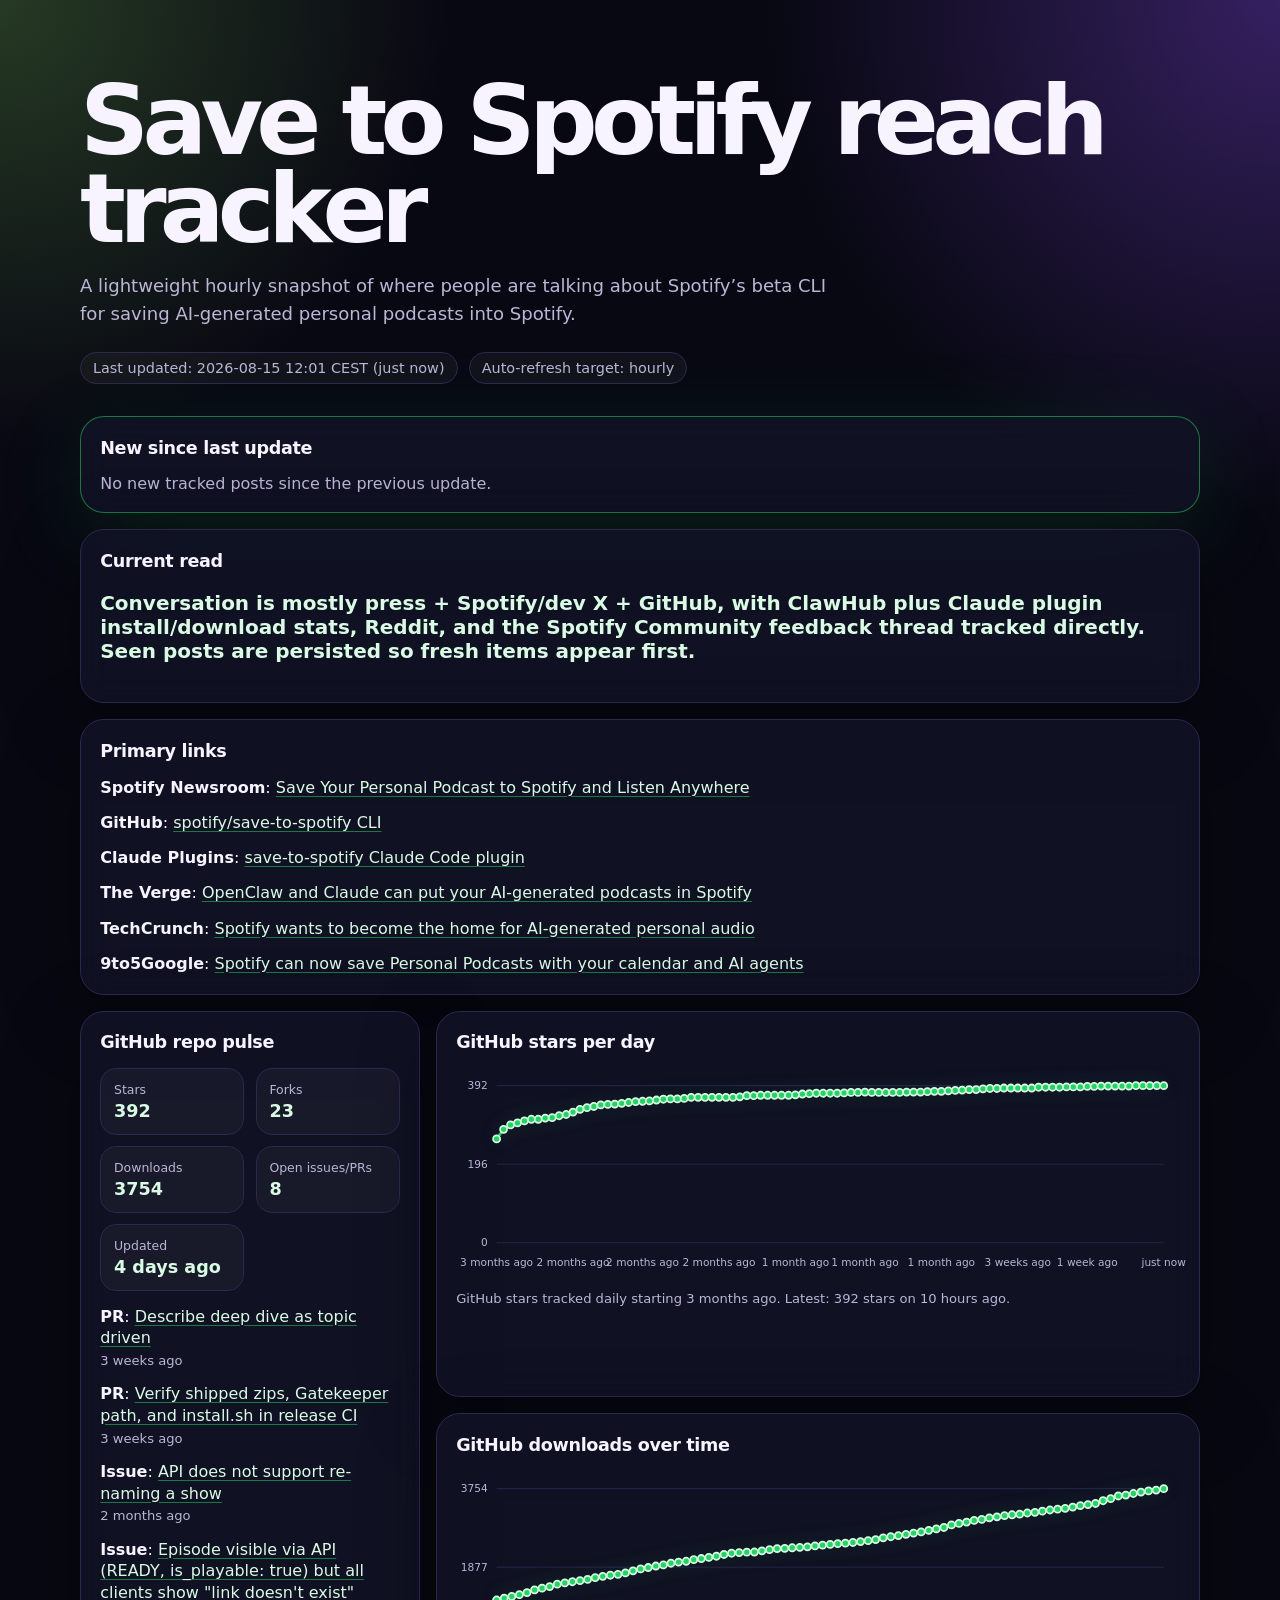
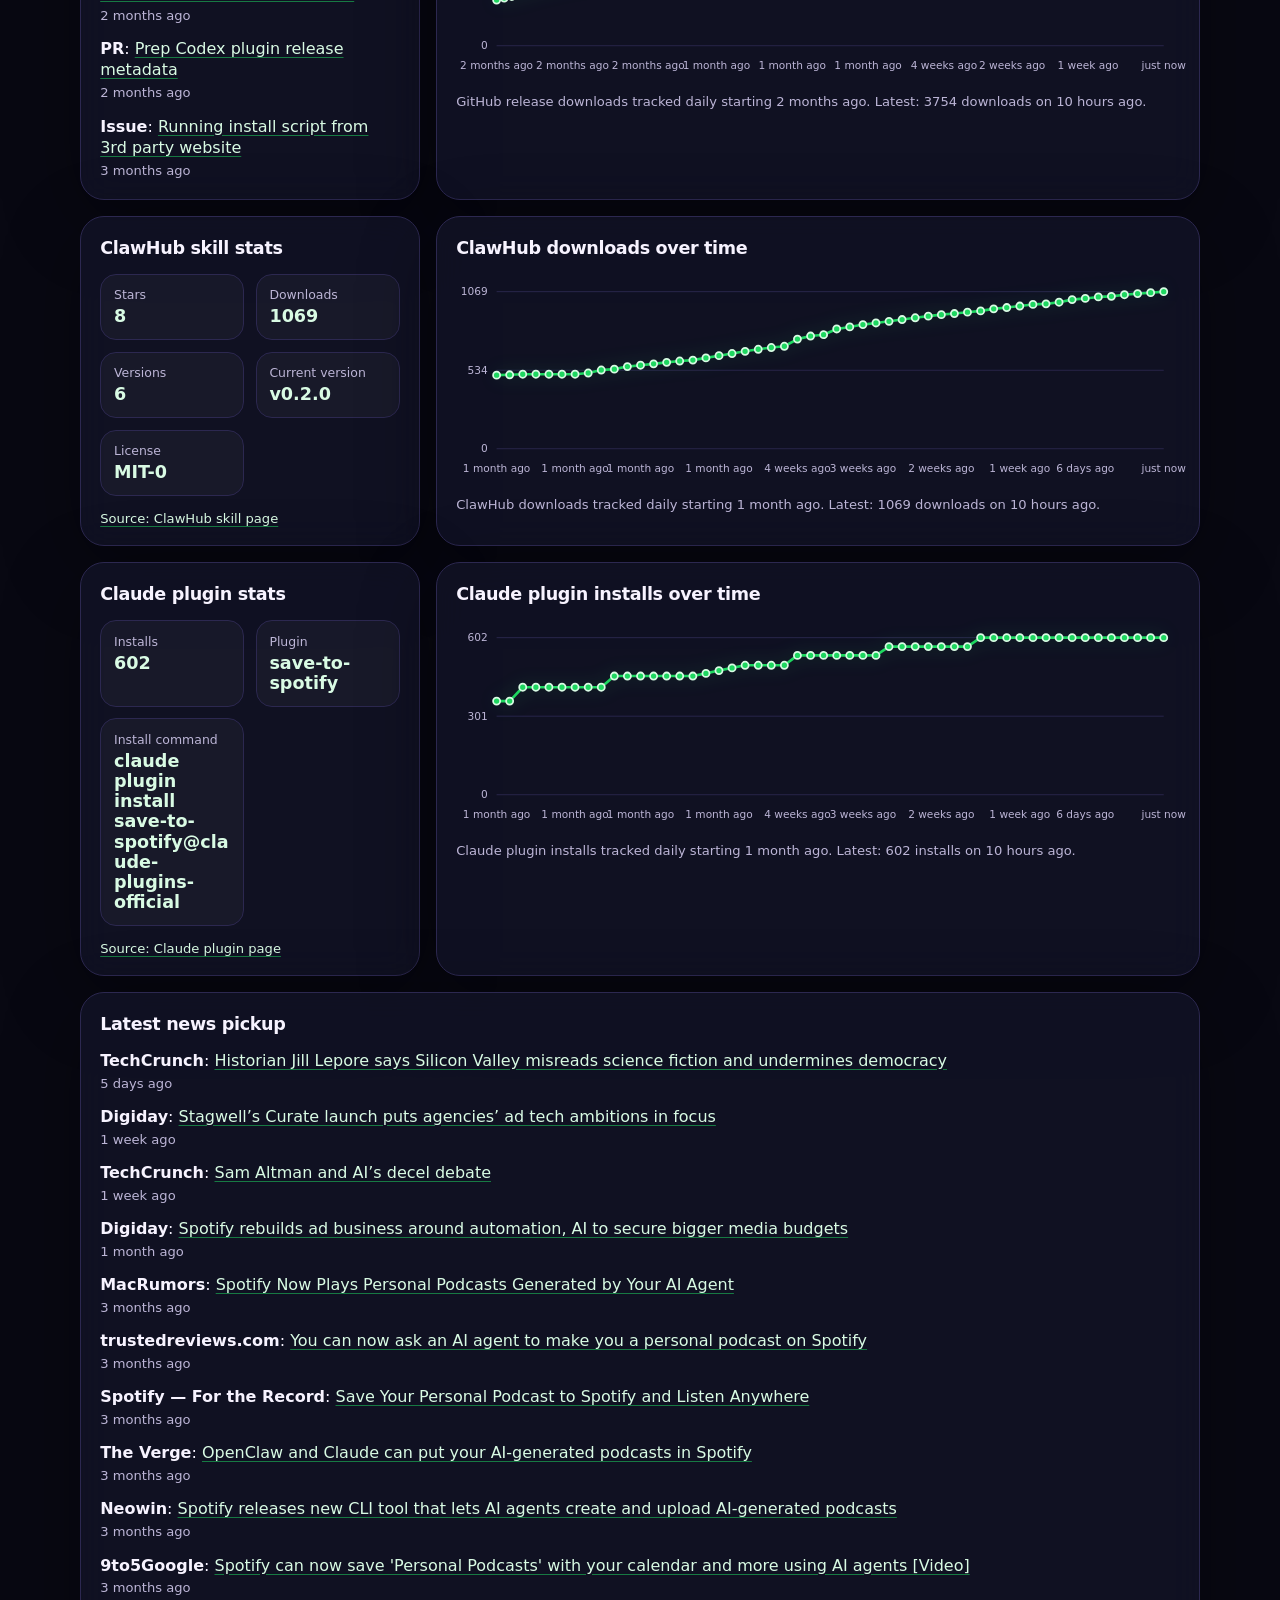
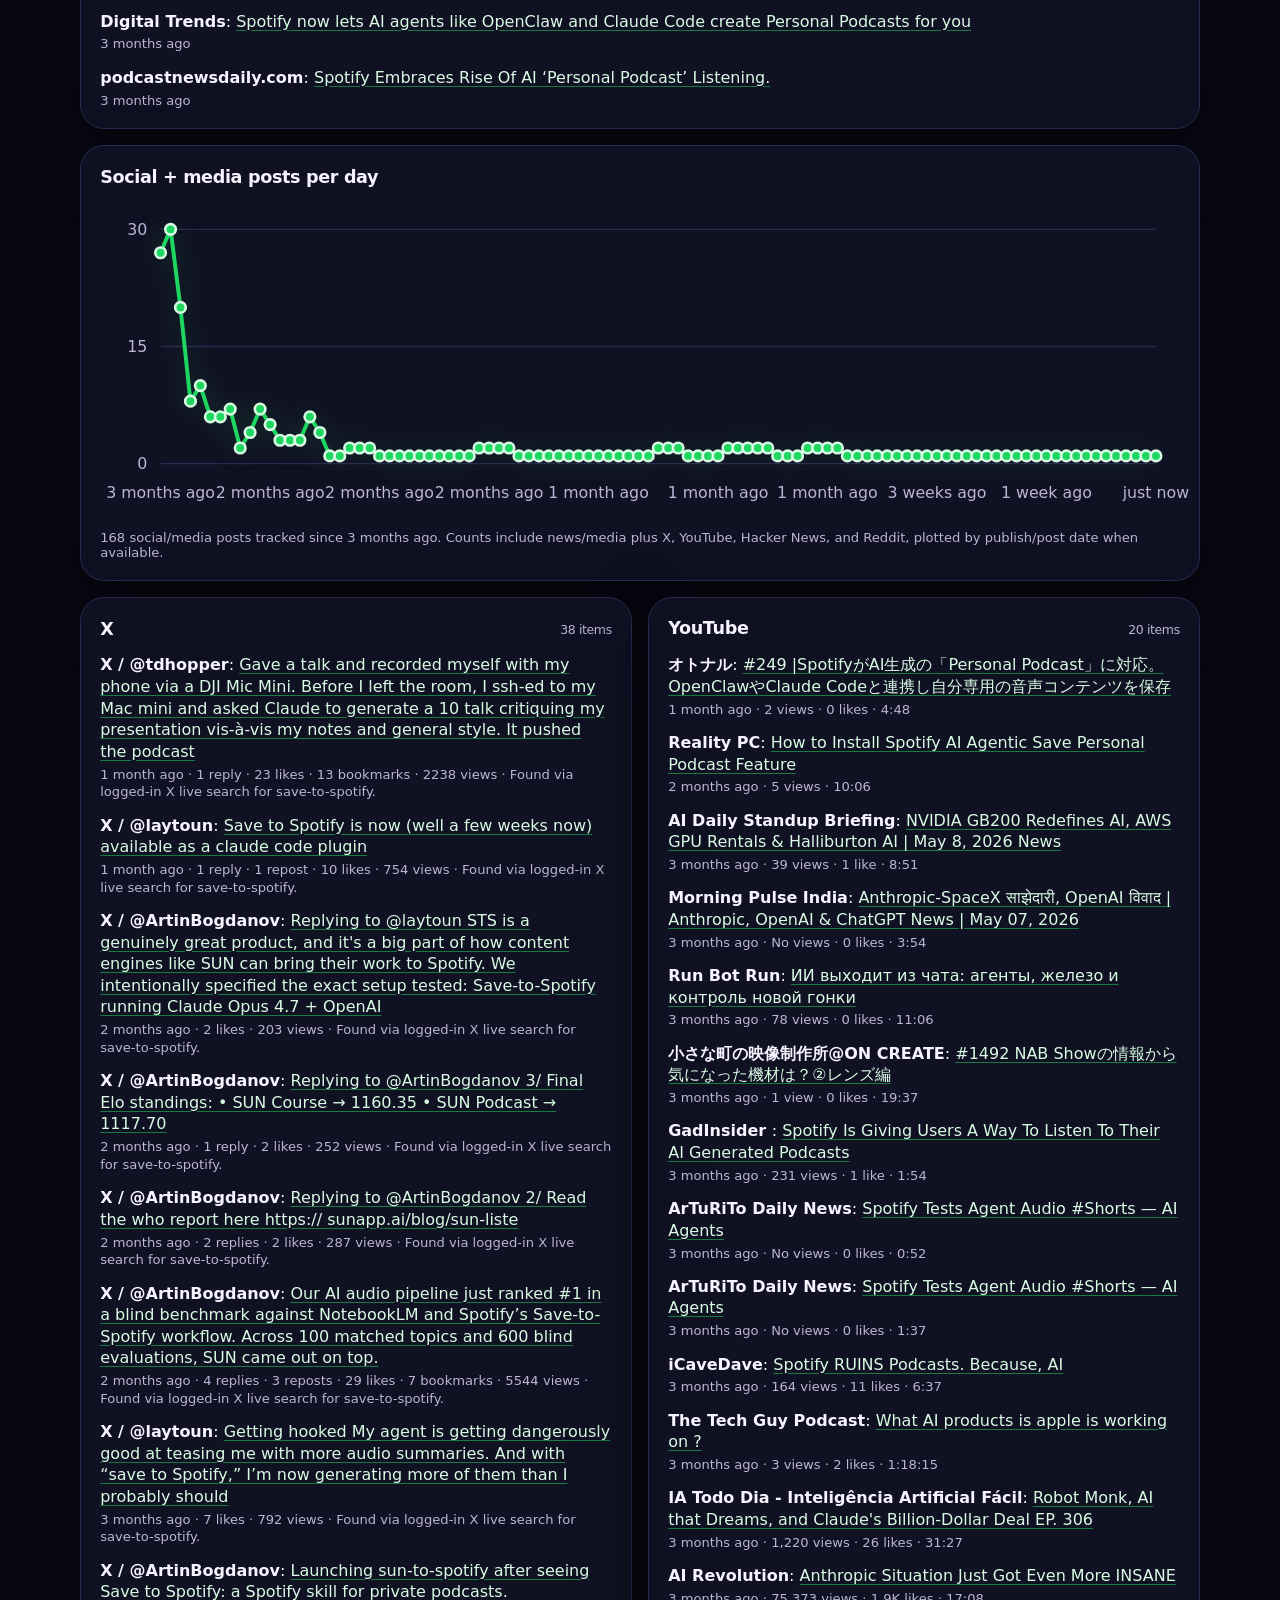
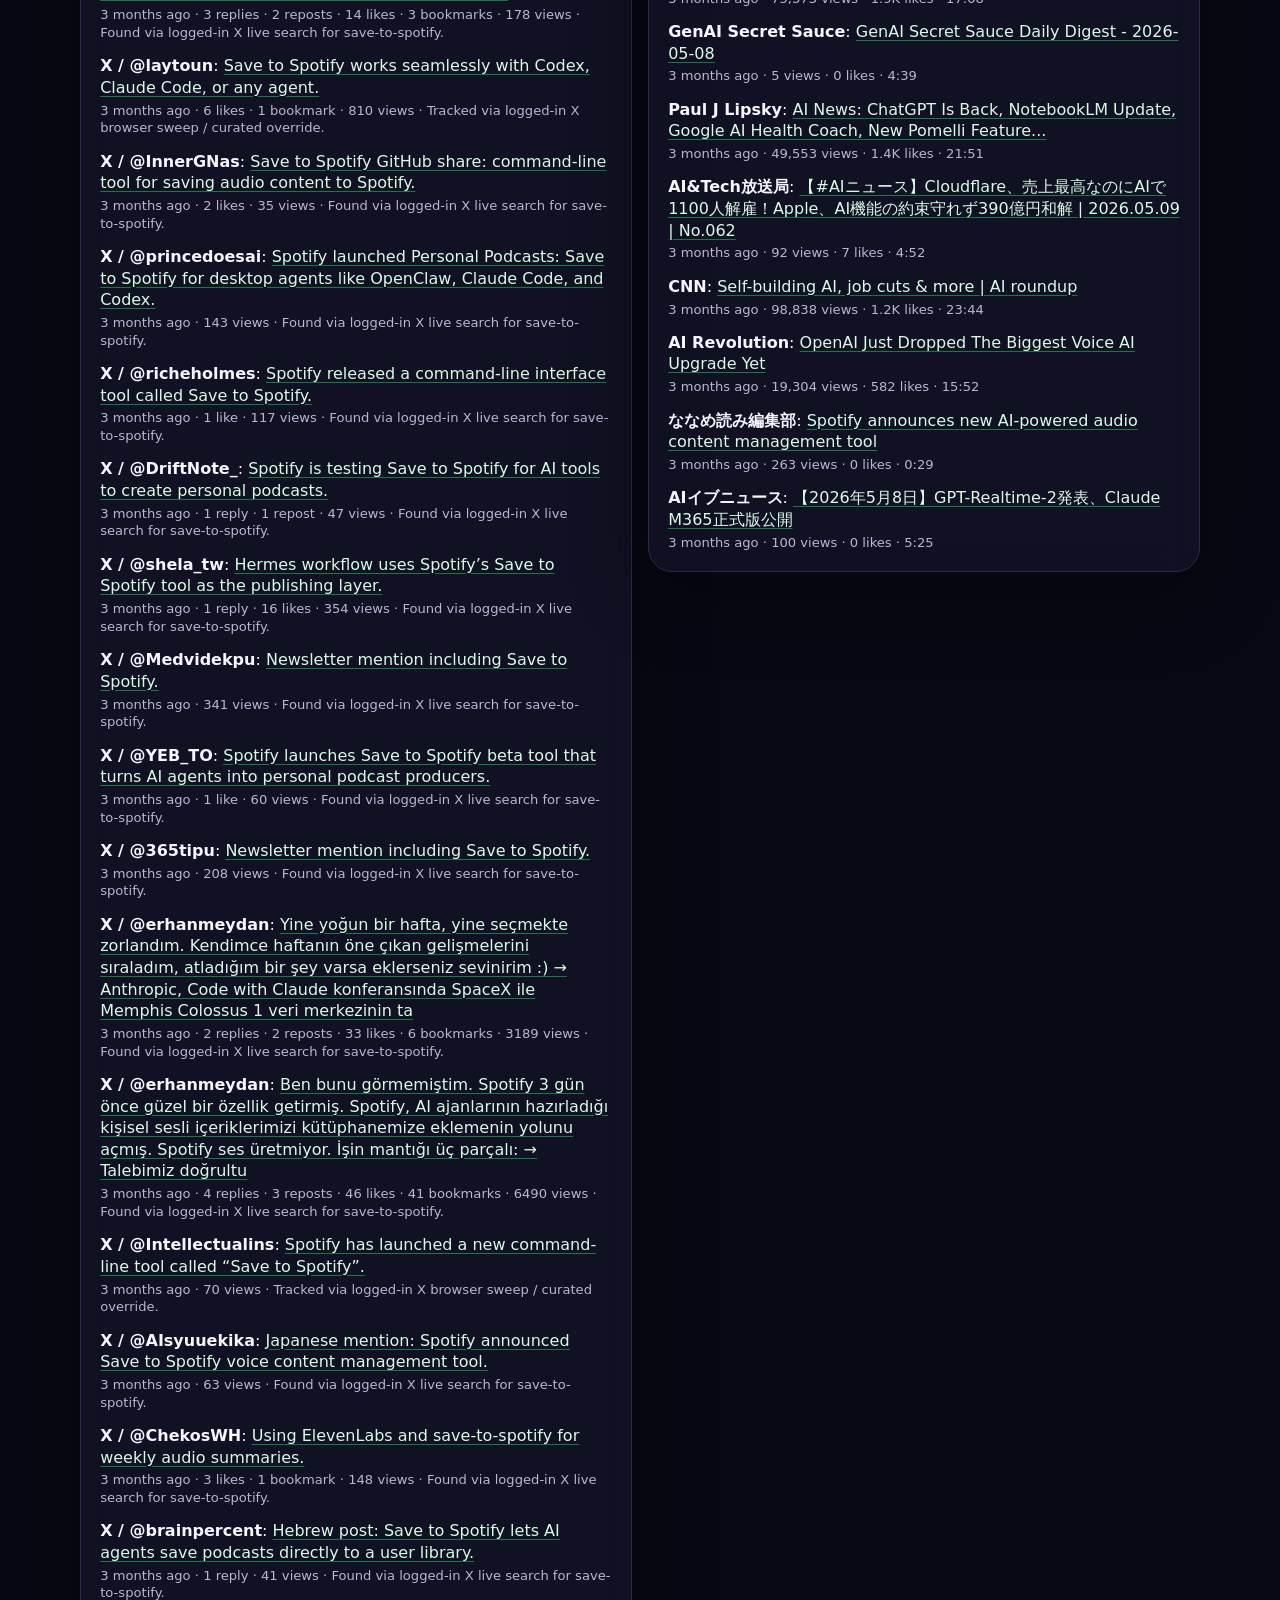
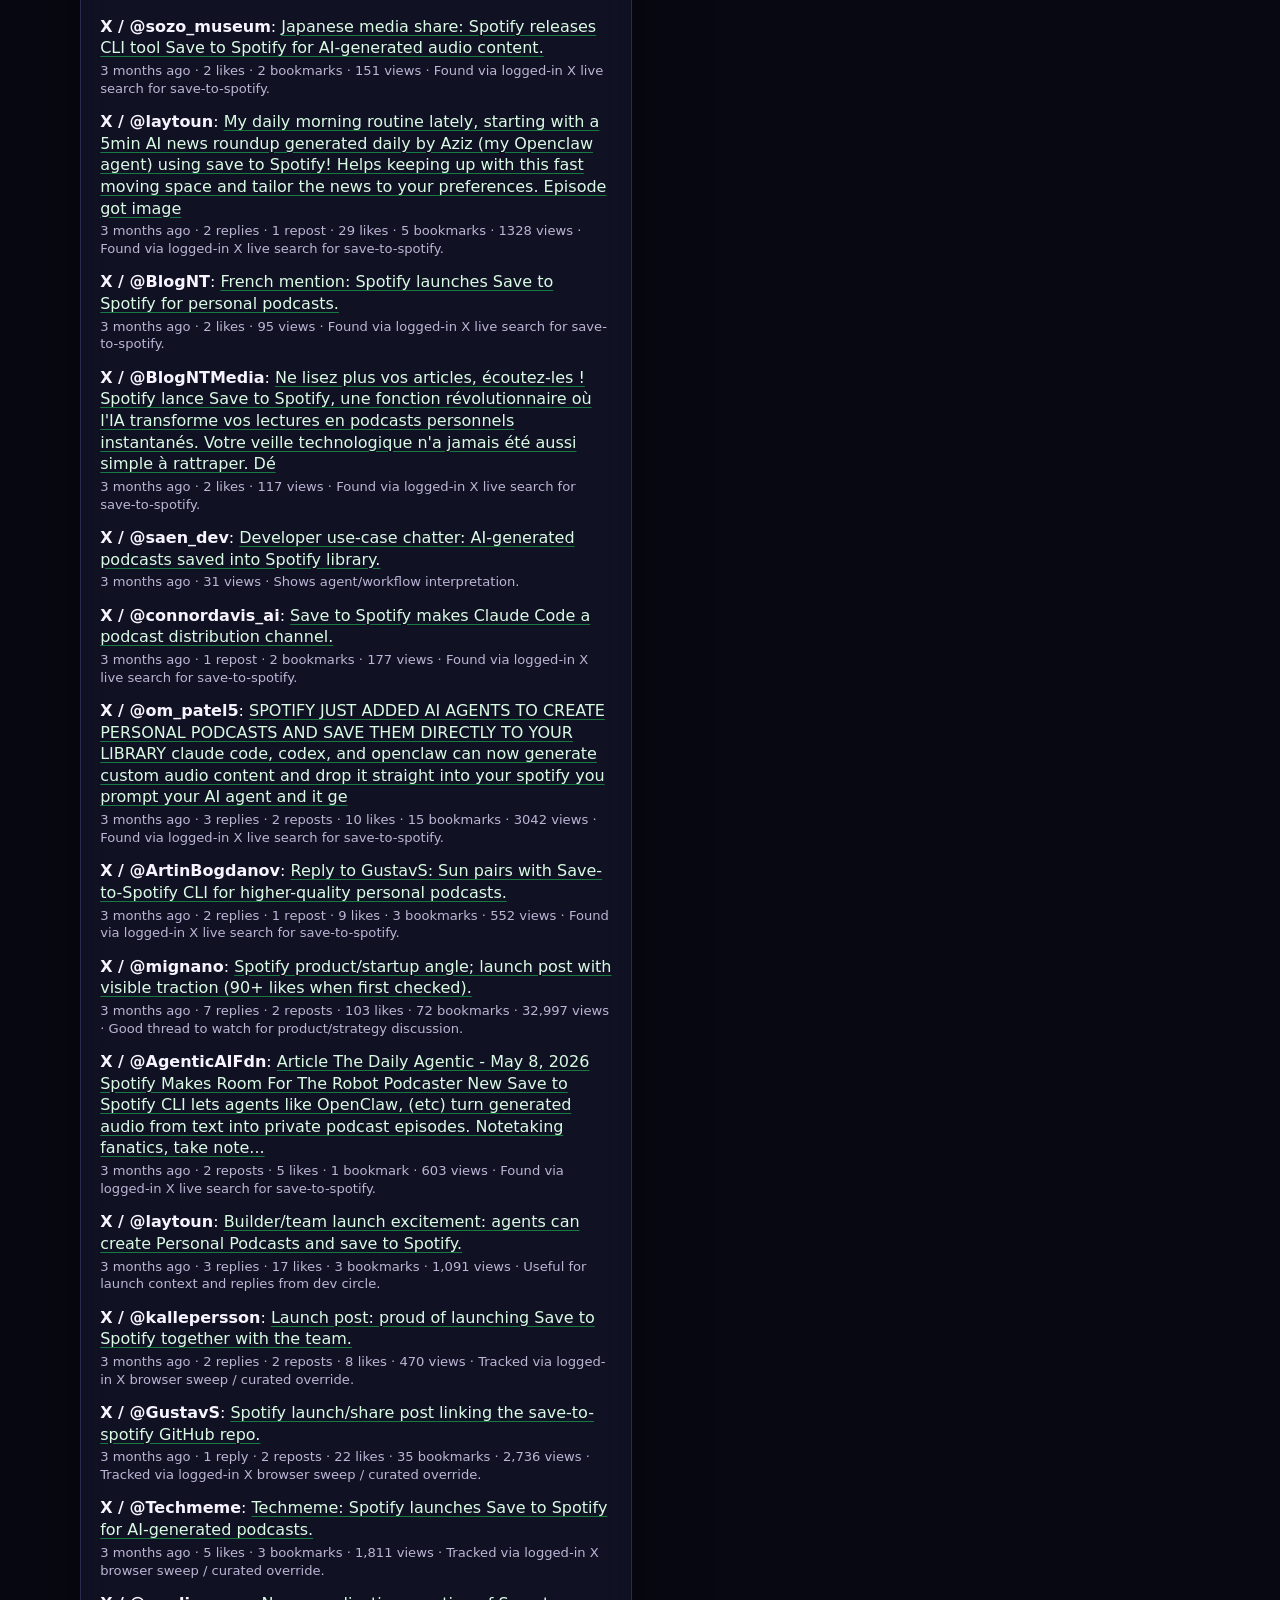
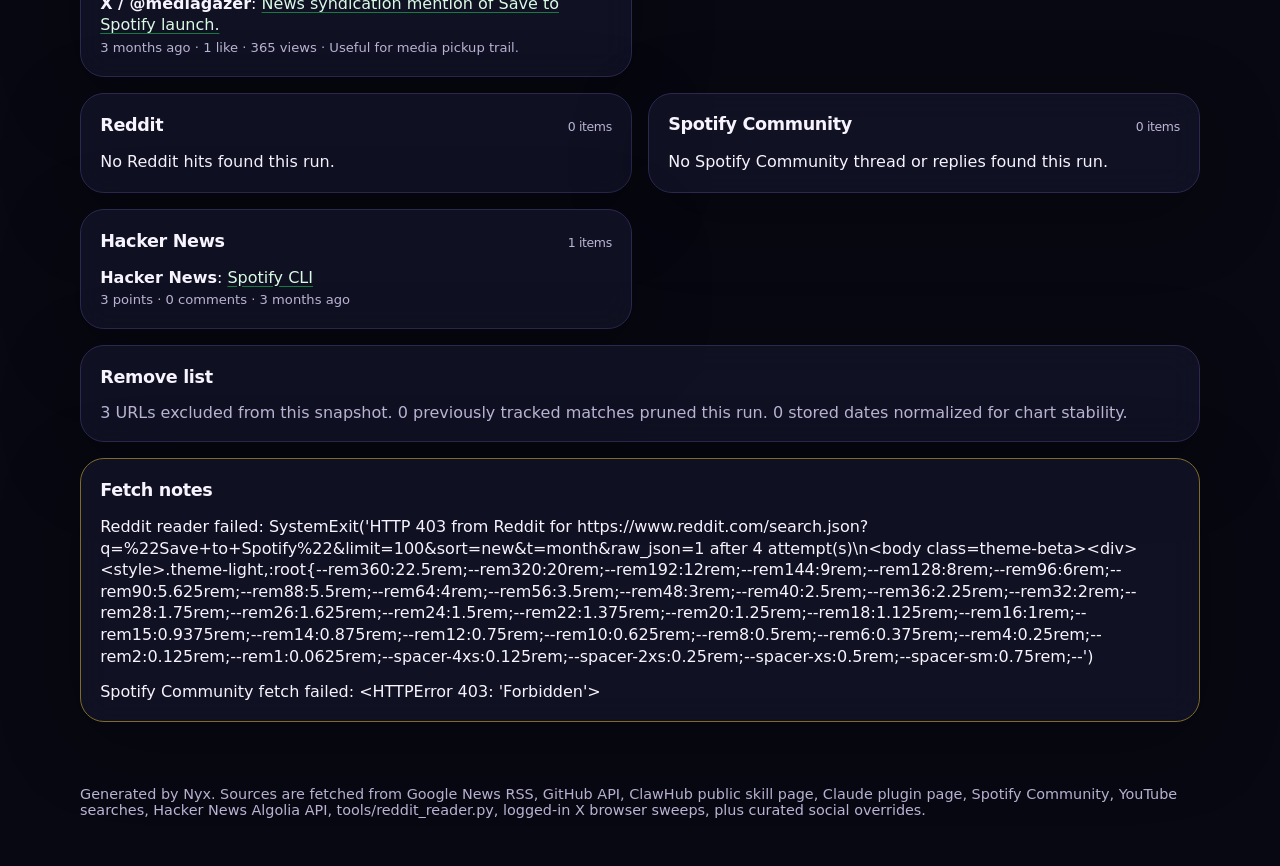
==== commit cd393365: "Update snapshot: 2026-08-15 12:01 CEST" ====
--- a/index.html
+++ b/index.html
@@ -55,7 +55,7 @@
     <h1>Save to Spotify reach tracker</h1>
     <p class="lede">A lightweight hourly snapshot of where people are talking about Spotify’s beta CLI for saving AI-generated personal podcasts into Spotify.</p>
     <div class="meta">
-      <span class="pill">Last updated: <time datetime="2026-08-14T22:03:28+00:00" title="2026-08-14 22:03 UTC">2026-08-15 00:03 CEST</time> (<time datetime="2026-08-14T22:03:28.130765+00:00" title="2026-08-14 22:03 UTC">just now</time>)</span>
+      <span class="pill">Last updated: <time datetime="2026-08-15T10:01:50+00:00" title="2026-08-15 10:01 UTC">2026-08-15 12:01 CEST</time> (<time datetime="2026-08-15T10:01:50.350904+00:00" title="2026-08-15 10:01 UTC">just now</time>)</span>
       <span class="pill">Auto-refresh target: hourly</span>
     </div>
   </header>
@@ -77,9 +77,9 @@
     <section class="tracker-row">
       <section class="card"><h2>GitHub repo pulse</h2><div class="stat-grid"><div class="stat-box"><span>Stars</span><strong>392</strong></div>
 <div class="stat-box"><span>Forks</span><strong>23</strong></div>
-<div class="stat-box"><span>Downloads</span><strong>3741</strong></div>
+<div class="stat-box"><span>Downloads</span><strong>3754</strong></div>
 <div class="stat-box"><span>Open issues/PRs</span><strong>8</strong></div>
-<div class="stat-box"><span>Updated</span><strong><time datetime="2026-08-11T09:56:45+00:00" title="2026-08-11 09:56 UTC">3 days ago</time></strong></div></div><ul><li><strong>PR</strong>: <a href="https://github.com/spotify/save-to-spotify/pull/51" target="_blank" rel="noopener noreferrer">Describe deep dive as topic driven</a> <small><time datetime="2026-07-22T08:42:11+00:00" title="2026-07-22 08:42 UTC">3 weeks ago</time></small></li>
+<div class="stat-box"><span>Updated</span><strong><time datetime="2026-08-11T09:56:45+00:00" title="2026-08-11 09:56 UTC">4 days ago</time></strong></div></div><ul><li><strong>PR</strong>: <a href="https://github.com/spotify/save-to-spotify/pull/51" target="_blank" rel="noopener noreferrer">Describe deep dive as topic driven</a> <small><time datetime="2026-07-22T08:42:11+00:00" title="2026-07-22 08:42 UTC">3 weeks ago</time></small></li>
 <li><strong>PR</strong>: <a href="https://github.com/spotify/save-to-spotify/pull/50" target="_blank" rel="noopener noreferrer">Verify shipped zips, Gatekeeper path, and install.sh in release CI</a> <small><time datetime="2026-07-20T09:38:55+00:00" title="2026-07-20 09:38 UTC">3 weeks ago</time></small></li>
 <li><strong>Issue</strong>: <a href="https://github.com/spotify/save-to-spotify/issues/37" target="_blank" rel="noopener noreferrer">API does not support re-naming a show</a> <small><time datetime="2026-06-08T14:01:40+00:00" title="2026-06-08 14:01 UTC">2 months ago</time></small></li>
 <li><strong>Issue</strong>: <a href="https://github.com/spotify/save-to-spotify/issues/31" target="_blank" rel="noopener noreferrer">Episode visible via API (READY, is_playable: true) but all clients show &quot;link doesn&#x27;t exist&quot;</a> <small><time datetime="2026-05-17T11:43:19+00:00" title="2026-05-17 11:43 UTC">2 months ago</time></small></li>
@@ -94,35 +94,35 @@
         <g class="chart-labels"><text x="46.0" y="224" text-anchor="middle"><title>2026-05-11</title>3 months ago</text><text x="132.6" y="224" text-anchor="middle"><title>2026-05-22</title>2 months ago</text><text x="211.4" y="224" text-anchor="middle"><title>2026-06-01</title>2 months ago</text><text x="298.0" y="224" text-anchor="middle"><title>2026-06-12</title>2 months ago</text><text x="384.6" y="224" text-anchor="middle"><title>2026-06-23</title>1 month ago</text><text x="463.4" y="224" text-anchor="middle"><title>2026-07-03</title>1 month ago</text><text x="550.0" y="224" text-anchor="middle"><title>2026-07-14</title>1 month ago</text><text x="636.6" y="224" text-anchor="middle"><title>2026-07-25</title>3 weeks ago</text><text x="715.4" y="224" text-anchor="middle"><title>2026-08-04</title>1 week ago</text><text x="802.0" y="224" text-anchor="middle"><title>2026-08-15</title>just now</text></g>
       </svg>
       <div class="chart-tooltip" aria-hidden="true"></div>
-      <small>GitHub stars tracked daily starting <time datetime="2026-05-11T00:00:00+00:00" title="2026-05-11 00:00 UTC">3 months ago</time>. Latest: 392 stars on <time datetime="2026-08-15T00:00:00+00:00" title="2026-08-15 00:00 UTC">1 hour from now</time>.</small>
+      <small>GitHub stars tracked daily starting <time datetime="2026-05-11T00:00:00+00:00" title="2026-05-11 00:00 UTC">3 months ago</time>. Latest: 392 stars on <time datetime="2026-08-15T00:00:00+00:00" title="2026-08-15 00:00 UTC">10 hours ago</time>.</small>
     </div></section>
         <section class="card"><h2>GitHub downloads over time</h2><div class="chart-wrap" role="img" aria-label="Line chart of GitHub release downloads per day">
       <svg class="line-chart" viewBox="0 0 820 240" preserveAspectRatio="xMidYMid meet">
-        <g class="chart-grid"><g><line x1="46" x2="802" y1="198.0" y2="198.0" /><text x="36" y="202.0" text-anchor="end">0</text></g><g><line x1="46" x2="802" y1="109.0" y2="109.0" /><text x="36" y="113.0" text-anchor="end">1870</text></g><g><line x1="46" x2="802" y1="20.0" y2="20.0" /><text x="36" y="24.0" text-anchor="end">3741</text></g></g>
-        <polyline points="46.0,146.0 54.6,143.9 63.2,142.0 71.8,139.9 80.4,137.7 89.0,134.6 97.5,132.5 106.1,130.7 114.7,128.0 123.3,126.5 131.9,125.3 140.5,124.0 149.1,122.7 157.7,120.6 166.3,119.1 174.9,117.8 183.5,116.8 192.0,115.2 200.6,112.8 209.2,110.7 217.8,109.1 226.4,107.4 235.0,106.1 243.6,104.2 252.2,102.9 260.8,102.0 269.4,100.1 278.0,98.9 286.5,97.6 295.1,96.2 303.7,94.3 312.3,92.8 320.9,92.1 329.5,91.7 338.1,91.5 346.7,90.1 355.3,88.8 363.9,87.5 372.5,87.2 381.0,86.6 389.6,86.1 398.2,85.5 406.8,84.5 415.4,83.7 424.0,82.8 432.6,82.0 441.2,81.4 449.8,80.6 458.4,79.6 467.0,78.6 475.5,77.3 484.1,75.2 492.7,74.1 501.3,72.7 509.9,71.3 518.5,70.0 527.1,68.6 535.7,66.8 544.3,65.2 552.9,63.6 561.5,60.6 570.0,58.9 578.6,57.4 587.2,55.5 595.8,54.4 604.4,52.6 613.0,51.4 621.6,50.1 630.2,49.1 638.8,48.4 647.4,47.1 656.0,46.3 664.5,45.0 673.1,43.7 681.7,42.7 690.3,41.7 698.9,40.4 707.5,38.7 716.1,37.5 724.7,36.2 733.3,33.1 741.9,30.8 750.5,27.7 759.0,26.7 767.6,24.9 776.2,23.3 784.8,22.0 793.4,21.0 802.0,20.0" />
-        <g class="chart-points"><g class="chart-point" tabindex="0" data-tooltip="2026-05-19: 1093 downloads" data-x="46.0" data-y="146.0"><circle class="point-dot" cx="46.0" cy="146.0" r="4" /><circle class="point-hit" cx="46.0" cy="146.0" r="12" /></g><g class="chart-point" tabindex="0" data-tooltip="2026-05-20: 1138 downloads" data-x="54.6" data-y="143.9"><circle class="point-dot" cx="54.6" cy="143.9" r="4" /><circle class="point-hit" cx="54.6" cy="143.9" r="12" /></g><g class="chart-point" tabindex="0" data-tooltip="2026-05-21: 1176 downloads" data-x="63.2" data-y="142.0"><circle class="point-dot" cx="63.2" cy="142.0" r="4" /><circle class="point-hit" cx="63.2" cy="142.0" r="12" /></g><g class="chart-point" tabindex="0" data-tooltip="2026-05-22: 1222 downloads" data-x="71.8" data-y="139.9"><circle class="point-dot" cx="71.8" cy="139.9" r="4" /><circle class="point-hit" cx="71.8" cy="139.9" r="12" /></g><g class="chart-point" tabindex="0" data-tooltip="2026-05-23: 1268 downloads" data-x="80.4" data-y="137.7"><circle class="point-dot" cx="80.4" cy="137.7" r="4" /><circle class="point-hit" cx="80.4" cy="137.7" r="12" /></g><g class="chart-point" tabindex="0" data-tooltip="2026-05-24: 1332 downloads" data-x="89.0" data-y="134.6"><circle class="point-dot" cx="89.0" cy="134.6" r="4" /><circle class="point-hit" cx="89.0" cy="134.6" r="12" /></g><g class="chart-point" tabindex="0" data-tooltip="2026-05-25: 1376 downloads" data-x="97.5" data-y="132.5"><circle class="point-dot" cx="97.5" cy="132.5" r="4" /><circle class="point-hit" cx="97.5" cy="132.5" r="12" /></g><g class="chart-point" tabindex="0" data-tooltip="2026-05-26: 1414 downloads" data-x="106.1" data-y="130.7"><circle class="point-dot" cx="106.1" cy="130.7" r="4" /><circle class="point-hit" cx="106.1" cy="130.7" r="12" /></g><g class="chart-point" tabindex="0" data-tooltip="2026-05-27: 1472 downloads" data-x="114.7" data-y="128.0"><circle class="point-dot" cx="114.7" cy="128.0" r="4" /><circle class="point-hit" cx="114.7" cy="128.0" r="12" /></g><g class="chart-point" tabindex="0" data-tooltip="2026-05-28: 1502 downloads" data-x="123.3" data-y="126.5"><circle class="point-dot" cx="123.3" cy="126.5" r="4" /><circle class="point-hit" cx="123.3" cy="126.5" r="12" /></g><g class="chart-point" tabindex="0" data-tooltip="2026-05-29: 1528 downloads" data-x="131.9" data-y="125.3"><circle class="point-dot" cx="131.9" cy="125.3" r="4" /><circle class="point-hit" cx="131.9" cy="125.3" r="12" /></g><g class="chart-point" tabindex="0" data-tooltip="2026-05-30: 1555 downloads" data-x="140.5" data-y="124.0"><circle class="point-dot" cx="140.5" cy="124.0" r="4" /><circle class="point-hit" cx="140.5" cy="124.0" r="12" /></g><g class="chart-point" tabindex="0" data-tooltip="2026-05-31: 1583 downloads" data-x="149.1" data-y="122.7"><circle class="point-dot" cx="149.1" cy="122.7" r="4" /><circle class="point-hit" cx="149.1" cy="122.7" r="12" /></g><g class="chart-point" tabindex="0" data-tooltip="2026-06-01: 1627 downloads" data-x="157.7" data-y="120.6"><circle class="point-dot" cx="157.7" cy="120.6" r="4" /><circle class="point-hit" cx="157.7" cy="120.6" r="12" /></g><g class="chart-point" tabindex="0" data-tooltip="2026-06-02: 1658 downloads" data-x="166.3" data-y="119.1"><circle class="point-dot" cx="166.3" cy="119.1" r="4" /><circle class="point-hit" cx="166.3" cy="119.1" r="12" /></g><g class="chart-point" tabindex="0" data-tooltip="2026-06-03: 1685 downloads" data-x="174.9" data-y="117.8"><circle class="point-dot" cx="174.9" cy="117.8" r="4" /><circle class="point-hit" cx="174.9" cy="117.8" r="12" /></g><g class="chart-point" tabindex="0" data-tooltip="2026-06-04: 1706 downloads" data-x="183.5" data-y="116.8"><circle class="point-dot" cx="183.5" cy="116.8" r="4" /><circle class="point-hit" cx="183.5" cy="116.8" r="12" /></g><g class="chart-point" tabindex="0" data-tooltip="2026-06-05: 1740 downloads" data-x="192.0" data-y="115.2"><circle class="point-dot" cx="192.0" cy="115.2" r="4" /><circle class="point-hit" cx="192.0" cy="115.2" r="12" /></g><g class="chart-point" tabindex="0" data-tooltip="2026-06-06: 1791 downloads" data-x="200.6" data-y="112.8"><circle class="point-dot" cx="200.6" cy="112.8" r="4" /><circle class="point-hit" cx="200.6" cy="112.8" r="12" /></g><g class="chart-point" tabindex="0" data-tooltip="2026-06-07: 1835 downloads" data-x="209.2" data-y="110.7"><circle class="point-dot" cx="209.2" cy="110.7" r="4" /><circle class="point-hit" cx="209.2" cy="110.7" r="12" /></g><g class="chart-point" tabindex="0" data-tooltip="2026-06-08: 1868 downloads" data-x="217.8" data-y="109.1"><circle class="point-dot" cx="217.8" cy="109.1" r="4" /><circle class="point-hit" cx="217.8" cy="109.1" r="12" /></g><g class="chart-point" tabindex="0" data-tooltip="2026-06-09: 1904 downloads" data-x="226.4" data-y="107.4"><circle class="point-dot" cx="226.4" cy="107.4" r="4" /><circle class="point-hit" cx="226.4" cy="107.4" r="12" /></g><g class="chart-point" tabindex="0" data-tooltip="2026-06-10: 1931 downloads" data-x="235.0" data-y="106.1"><circle class="point-dot" cx="235.0" cy="106.1" r="4" /><circle class="point-hit" cx="235.0" cy="106.1" r="12" /></g><g class="chart-point" tabindex="0" data-tooltip="2026-06-11: 1971 downloads" data-x="243.6" data-y="104.2"><circle class="point-dot" cx="243.6" cy="104.2" r="4" /><circle class="point-hit" cx="243.6" cy="104.2" r="12" /></g><g class="chart-point" tabindex="0" data-tooltip="2026-06-12: 1999 downloads" data-x="252.2" data-y="102.9"><circle class="point-dot" cx="252.2" cy="102.9" r="4" /><circle class="point-hit" cx="252.2" cy="102.9" r="12" /></g><g class="chart-point" tabindex="0" data-tooltip="2026-06-13: 2018 downloads" data-x="260.8" data-y="102.0"><circle class="point-dot" cx="260.8" cy="102.0" r="4" /><circle class="point-hit" cx="260.8" cy="102.0" r="12" /></g><g class="chart-point" tabindex="0" data-tooltip="2026-06-14: 2057 downloads" data-x="269.4" data-y="100.1"><circle class="point-dot" cx="269.4" cy="100.1" r="4" /><circle class="point-hit" cx="269.4" cy="100.1" r="12" /></g><g class="chart-point" tabindex="0" data-tooltip="2026-06-15: 2083 downloads" data-x="278.0" data-y="98.9"><circle class="point-dot" cx="278.0" cy="98.9" r="4" /><circle class="point-hit" cx="278.0" cy="98.9" r="12" /></g><g class="chart-point" tabindex="0" data-tooltip="2026-06-16: 2111 downloads" data-x="286.5" data-y="97.6"><circle class="point-dot" cx="286.5" cy="97.6" r="4" /><circle class="point-hit" cx="286.5" cy="97.6" r="12" /></g><g class="chart-point" tabindex="0" data-tooltip="2026-06-17: 2139 downloads" data-x="295.1" data-y="96.2"><circle class="point-dot" cx="295.1" cy="96.2" r="4" /><circle class="point-hit" cx="295.1" cy="96.2" r="12" /></g><g class="chart-point" tabindex="0" data-tooltip="2026-06-18: 2180 downloads" data-x="303.7" data-y="94.3"><circle class="point-dot" cx="303.7" cy="94.3" r="4" /><circle class="point-hit" cx="303.7" cy="94.3" r="12" /></g><g class="chart-point" tabindex="0" data-tooltip="2026-06-19: 2210 downloads" data-x="312.3" data-y="92.8"><circle class="point-dot" cx="312.3" cy="92.8" r="4" /><circle class="point-hit" cx="312.3" cy="92.8" r="12" /></g><g class="chart-point" tabindex="0" data-tooltip="2026-06-20: 2225 downloads" data-x="320.9" data-y="92.1"><circle class="point-dot" cx="320.9" cy="92.1" r="4" /><circle class="point-hit" cx="320.9" cy="92.1" r="12" /></g><g class="chart-point" tabindex="0" data-tooltip="2026-06-21: 2235 downloads" data-x="329.5" data-y="91.7"><circle class="point-dot" cx="329.5" cy="91.7" r="4" /><circle class="point-hit" cx="329.5" cy="91.7" r="12" /></g><g class="chart-point" tabindex="0" data-tooltip="2026-06-22: 2239 downloads" data-x="338.1" data-y="91.5"><circle class="point-dot" cx="338.1" cy="91.5" r="4" /><circle class="point-hit" cx="338.1" cy="91.5" r="12" /></g><g class="chart-point" tabindex="0" data-tooltip="2026-06-23: 2267 downloads" data-x="346.7" data-y="90.1"><circle class="point-dot" cx="346.7" cy="90.1" r="4" /><circle class="point-hit" cx="346.7" cy="90.1" r="12" /></g><g class="chart-point" tabindex="0" data-tooltip="2026-06-24: 2294 downloads" data-x="355.3" data-y="88.8"><circle class="point-dot" cx="355.3" cy="88.8" r="4" /><circle class="point-hit" cx="355.3" cy="88.8" r="12" /></g><g class="chart-point" tabindex="0" data-tooltip="2026-06-25: 2322 downloads" data-x="363.9" data-y="87.5"><circle class="point-dot" cx="363.9" cy="87.5" r="4" /><circle class="point-hit" cx="363.9" cy="87.5" r="12" /></g><g class="chart-point" tabindex="0" data-tooltip="2026-06-26: 2329 downloads" data-x="372.5" data-y="87.2"><circle class="point-dot" cx="372.5" cy="87.2" r="4" /><circle class="point-hit" cx="372.5" cy="87.2" r="12" /></g><g class="chart-point" tabindex="0" data-tooltip="2026-06-27: 2342 downloads" data-x="381.0" data-y="86.6"><circle class="point-dot" cx="381.0" cy="86.6" r="4" /><circle class="point-hit" cx="381.0" cy="86.6" r="12" /></g><g class="chart-point" tabindex="0" data-tooltip="2026-06-28: 2351 downloads" data-x="389.6" data-y="86.1"><circle class="point-dot" cx="389.6" cy="86.1" r="4" /><circle class="point-hit" cx="389.6" cy="86.1" r="12" /></g><g class="chart-point" tabindex="0" data-tooltip="2026-06-29: 2364 downloads" data-x="398.2" data-y="85.5"><circle class="point-dot" cx="398.2" cy="85.5" r="4" /><circle class="point-hit" cx="398.2" cy="85.5" r="12" /></g><g class="chart-point" tabindex="0" data-tooltip="2026-06-30: 2386 downloads" data-x="406.8" data-y="84.5"><circle class="point-dot" cx="406.8" cy="84.5" r="4" /><circle class="point-hit" cx="406.8" cy="84.5" r="12" /></g><g class="chart-point" tabindex="0" data-tooltip="2026-07-01: 2403 downloads" data-x="415.4" data-y="83.7"><circle class="point-dot" cx="415.4" cy="83.7" r="4" /><circle class="point-hit" cx="415.4" cy="83.7" r="12" /></g><g class="chart-point" tabindex="0" data-tooltip="2026-07-02: 2421 downloads" data-x="424.0" data-y="82.8"><circle class="point-dot" cx="424.0" cy="82.8" r="4" /><circle class="point-hit" cx="424.0" cy="82.8" r="12" /></g><g class="chart-point" tabindex="0" data-tooltip="2026-07-03: 2437 downloads" data-x="432.6" data-y="82.0"><circle class="point-dot" cx="432.6" cy="82.0" r="4" /><circle class="point-hit" cx="432.6" cy="82.0" r="12" /></g><g class="chart-point" tabindex="0" data-tooltip="2026-07-04: 2451 downloads" data-x="441.2" data-y="81.4"><circle class="point-dot" cx="441.2" cy="81.4" r="4" /><circle class="point-hit" cx="441.2" cy="81.4" r="12" /></g><g class="chart-point" tabindex="0" data-tooltip="2026-07-05: 2468 downloads" data-x="449.8" data-y="80.6"><circle class="point-dot" cx="449.8" cy="80.6" r="4" /><circle class="point-hit" cx="449.8" cy="80.6" r="12" /></g><g class="chart-point" tabindex="0" data-tooltip="2026-07-06: 2489 downloads" data-x="458.4" data-y="79.6"><circle class="point-dot" cx="458.4" cy="79.6" r="4" /><circle class="point-hit" cx="458.4" cy="79.6" r="12" /></g><g class="chart-point" tabindex="0" data-tooltip="2026-07-07: 2510 downloads" data-x="467.0" data-y="78.6"><circle class="point-dot" cx="467.0" cy="78.6" r="4" /><circle class="point-hit" cx="467.0" cy="78.6" r="12" /></g><g class="chart-point" tabindex="0" data-tooltip="2026-07-08: 2537 downloads" data-x="475.5" data-y="77.3"><circle class="point-dot" cx="475.5" cy="77.3" r="4" /><circle class="point-hit" cx="475.5" cy="77.3" r="12" /></g><g class="chart-point" tabindex="0" data-tooltip="2026-07-09: 2580 downloads" data-x="484.1" data-y="75.2"><circle class="point-dot" cx="484.1" cy="75.2" r="4" /><circle class="point-hit" cx="484.1" cy="75.2" r="12" /></g><g class="chart-point" tabindex="0" data-tooltip="2026-07-10: 2604 downloads" data-x="492.7" data-y="74.1"><circle class="point-dot" cx="492.7" cy="74.1" r="4" /><circle class="point-hit" cx="492.7" cy="74.1" r="12" /></g><g class="chart-point" tabindex="0" data-tooltip="2026-07-11: 2633 downloads" data-x="501.3" data-y="72.7"><circle class="point-dot" cx="501.3" cy="72.7" r="4" /><circle class="point-hit" cx="501.3" cy="72.7" r="12" /></g><g class="chart-point" tabindex="0" data-tooltip="2026-07-12: 2662 downloads" data-x="509.9" data-y="71.3"><circle class="point-dot" cx="509.9" cy="71.3" r="4" /><circle class="point-hit" cx="509.9" cy="71.3" r="12" /></g><g class="chart-point" tabindex="0" data-tooltip="2026-07-13: 2691 downloads" data-x="518.5" data-y="70.0"><circle class="point-dot" cx="518.5" cy="70.0" r="4" /><circle class="point-hit" cx="518.5" cy="70.0" r="12" /></g><g class="chart-point" tabindex="0" data-tooltip="2026-07-14: 2720 downloads" data-x="527.1" data-y="68.6"><circle class="point-dot" cx="527.1" cy="68.6" r="4" /><circle class="point-hit" cx="527.1" cy="68.6" r="12" /></g><g class="chart-point" tabindex="0" data-tooltip="2026-07-15: 2758 downloads" data-x="535.7" data-y="66.8"><circle class="point-dot" cx="535.7" cy="66.8" r="4" /><circle class="point-hit" cx="535.7" cy="66.8" r="12" /></g><g class="chart-point" tabindex="0" data-tooltip="2026-07-16: 2792 downloads" data-x="544.3" data-y="65.2"><circle class="point-dot" cx="544.3" cy="65.2" r="4" /><circle class="point-hit" cx="544.3" cy="65.2" r="12" /></g><g class="chart-point" tabindex="0" data-tooltip="2026-07-17: 2825 downloads" data-x="552.9" data-y="63.6"><circle class="point-dot" cx="552.9" cy="63.6" r="4" /><circle class="point-hit" cx="552.9" cy="63.6" r="12" /></g><g class="chart-point" tabindex="0" data-tooltip="2026-07-18: 2888 downloads" data-x="561.5" data-y="60.6"><circle class="point-dot" cx="561.5" cy="60.6" r="4" /><circle class="point-hit" cx="561.5" cy="60.6" r="12" /></g><g class="chart-point" tabindex="0" data-tooltip="2026-07-19: 2923 downloads" data-x="570.0" data-y="58.9"><circle class="point-dot" cx="570.0" cy="58.9" r="4" /><circle class="point-hit" cx="570.0" cy="58.9" r="12" /></g><g class="chart-point" tabindex="0" data-tooltip="2026-07-20: 2954 downloads" data-x="578.6" data-y="57.4"><circle class="point-dot" cx="578.6" cy="57.4" r="4" /><circle class="point-hit" cx="578.6" cy="57.4" r="12" /></g><g class="chart-point" tabindex="0" data-tooltip="2026-07-21: 2995 downloads" data-x="587.2" data-y="55.5"><circle class="point-dot" cx="587.2" cy="55.5" r="4" /><circle class="point-hit" cx="587.2" cy="55.5" r="12" /></g><g class="chart-point" tabindex="0" data-tooltip="2026-07-22: 3017 downloads" data-x="595.8" data-y="54.4"><circle class="point-dot" cx="595.8" cy="54.4" r="4" /><circle class="point-hit" cx="595.8" cy="54.4" r="12" /></g><g class="chart-point" tabindex="0" data-tooltip="2026-07-23: 3056 downloads" data-x="604.4" data-y="52.6"><circle class="point-dot" cx="604.4" cy="52.6" r="4" /><circle class="point-hit" cx="604.4" cy="52.6" r="12" /></g><g class="chart-point" tabindex="0" data-tooltip="2026-07-24: 3081 downloads" data-x="613.0" data-y="51.4"><circle class="point-dot" cx="613.0" cy="51.4" r="4" /><circle class="point-hit" cx="613.0" cy="51.4" r="12" /></g><g class="chart-point" tabindex="0" data-tooltip="2026-07-25: 3108 downloads" data-x="621.6" data-y="50.1"><circle class="point-dot" cx="621.6" cy="50.1" r="4" /><circle class="point-hit" cx="621.6" cy="50.1" r="12" /></g><g class="chart-point" tabindex="0" data-tooltip="2026-07-26: 3129 downloads" data-x="630.2" data-y="49.1"><circle class="point-dot" cx="630.2" cy="49.1" r="4" /><circle class="point-hit" cx="630.2" cy="49.1" r="12" /></g><g class="chart-point" tabindex="0" data-tooltip="2026-07-27: 3145 downloads" data-x="638.8" data-y="48.4"><circle class="point-dot" cx="638.8" cy="48.4" r="4" /><circle class="point-hit" cx="638.8" cy="48.4" r="12" /></g><g class="chart-point" tabindex="0" data-tooltip="2026-07-28: 3171 downloads" data-x="647.4" data-y="47.1"><circle class="point-dot" cx="647.4" cy="47.1" r="4" /><circle class="point-hit" cx="647.4" cy="47.1" r="12" /></g><g class="chart-point" tabindex="0" data-tooltip="2026-07-29: 3188 downloads" data-x="656.0" data-y="46.3"><circle class="point-dot" cx="656.0" cy="46.3" r="4" /><circle class="point-hit" cx="656.0" cy="46.3" r="12" /></g><g class="chart-point" tabindex="0" data-tooltip="2026-07-30: 3216 downloads" data-x="664.5" data-y="45.0"><circle class="point-dot" cx="664.5" cy="45.0" r="4" /><circle class="point-hit" cx="664.5" cy="45.0" r="12" /></g><g class="chart-point" tabindex="0" data-tooltip="2026-07-31: 3243 downloads" data-x="673.1" data-y="43.7"><circle class="point-dot" cx="673.1" cy="43.7" r="4" /><circle class="point-hit" cx="673.1" cy="43.7" r="12" /></g><g class="chart-point" tabindex="0" data-tooltip="2026-08-01: 3263 downloads" data-x="681.7" data-y="42.7"><circle class="point-dot" cx="681.7" cy="42.7" r="4" /><circle class="point-hit" cx="681.7" cy="42.7" r="12" /></g><g class="chart-point" tabindex="0" data-tooltip="2026-08-02: 3284 downloads" data-x="690.3" data-y="41.7"><circle class="point-dot" cx="690.3" cy="41.7" r="4" /><circle class="point-hit" cx="690.3" cy="41.7" r="12" /></g><g class="chart-point" tabindex="0" data-tooltip="2026-08-03: 3313 downloads" data-x="698.9" data-y="40.4"><circle class="point-dot" cx="698.9" cy="40.4" r="4" /><circle class="point-hit" cx="698.9" cy="40.4" r="12" /></g><g class="chart-point" tabindex="0" data-tooltip="2026-08-04: 3349 downloads" data-x="707.5" data-y="38.7"><circle class="point-dot" cx="707.5" cy="38.7" r="4" /><circle class="point-hit" cx="707.5" cy="38.7" r="12" /></g><g class="chart-point" tabindex="0" data-tooltip="2026-08-05: 3373 downloads" data-x="716.1" data-y="37.5"><circle class="point-dot" cx="716.1" cy="37.5" r="4" /><circle class="point-hit" cx="716.1" cy="37.5" r="12" /></g><g class="chart-point" tabindex="0" data-tooltip="2026-08-06: 3400 downloads" data-x="724.7" data-y="36.2"><circle class="point-dot" cx="724.7" cy="36.2" r="4" /><circle class="point-hit" cx="724.7" cy="36.2" r="12" /></g><g class="chart-point" tabindex="0" data-tooltip="2026-08-07: 3465 downloads" data-x="733.3" data-y="33.1"><circle class="point-dot" cx="733.3" cy="33.1" r="4" /><circle class="point-hit" cx="733.3" cy="33.1" r="12" /></g><g class="chart-point" tabindex="0" data-tooltip="2026-08-08: 3513 downloads" data-x="741.9" data-y="30.8"><circle class="point-dot" cx="741.9" cy="30.8" r="4" /><circle class="point-hit" cx="741.9" cy="30.8" r="12" /></g><g class="chart-point" tabindex="0" data-tooltip="2026-08-09: 3579 downloads" data-x="750.5" data-y="27.7"><circle class="point-dot" cx="750.5" cy="27.7" r="4" /><circle class="point-hit" cx="750.5" cy="27.7" r="12" /></g><g class="chart-point" tabindex="0" data-tooltip="2026-08-10: 3600 downloads" data-x="759.0" data-y="26.7"><circle class="point-dot" cx="759.0" cy="26.7" r="4" /><circle class="point-hit" cx="759.0" cy="26.7" r="12" /></g><g class="chart-point" tabindex="0" data-tooltip="2026-08-11: 3638 downloads" data-x="767.6" data-y="24.9"><circle class="point-dot" cx="767.6" cy="24.9" r="4" /><circle class="point-hit" cx="767.6" cy="24.9" r="12" /></g><g class="chart-point" tabindex="0" data-tooltip="2026-08-12: 3671 downloads" data-x="776.2" data-y="23.3"><circle class="point-dot" cx="776.2" cy="23.3" r="4" /><circle class="point-hit" cx="776.2" cy="23.3" r="12" /></g><g class="chart-point" tabindex="0" data-tooltip="2026-08-13: 3699 downloads" data-x="784.8" data-y="22.0"><circle class="point-dot" cx="784.8" cy="22.0" r="4" /><circle class="point-hit" cx="784.8" cy="22.0" r="12" /></g><g class="chart-point" tabindex="0" data-tooltip="2026-08-14: 3720 downloads" data-x="793.4" data-y="21.0"><circle class="point-dot" cx="793.4" cy="21.0" r="4" /><circle class="point-hit" cx="793.4" cy="21.0" r="12" /></g><g class="chart-point" tabindex="0" data-tooltip="2026-08-15: 3741 downloads" data-x="802.0" data-y="20.0"><circle class="point-dot" cx="802.0" cy="20.0" r="4" /><circle class="point-hit" cx="802.0" cy="20.0" r="12" /></g></g>
+        <g class="chart-grid"><g><line x1="46" x2="802" y1="198.0" y2="198.0" /><text x="36" y="202.0" text-anchor="end">0</text></g><g><line x1="46" x2="802" y1="109.0" y2="109.0" /><text x="36" y="113.0" text-anchor="end">1877</text></g><g><line x1="46" x2="802" y1="20.0" y2="20.0" /><text x="36" y="24.0" text-anchor="end">3754</text></g></g>
+        <polyline points="46.0,146.2 54.6,144.0 63.2,142.2 71.8,140.1 80.4,137.9 89.0,134.8 97.5,132.8 106.1,131.0 114.7,128.2 123.3,126.8 131.9,125.5 140.5,124.3 149.1,122.9 157.7,120.9 166.3,119.4 174.9,118.1 183.5,117.1 192.0,115.5 200.6,113.1 209.2,111.0 217.8,109.4 226.4,107.7 235.0,106.4 243.6,104.5 252.2,103.2 260.8,102.3 269.4,100.5 278.0,99.2 286.5,97.9 295.1,96.6 303.7,94.6 312.3,93.2 320.9,92.5 329.5,92.0 338.1,91.8 346.7,90.5 355.3,89.2 363.9,87.9 372.5,87.6 381.0,87.0 389.6,86.5 398.2,85.9 406.8,84.9 415.4,84.1 424.0,83.2 432.6,82.4 441.2,81.8 449.8,81.0 458.4,80.0 467.0,79.0 475.5,77.7 484.1,75.7 492.7,74.5 501.3,73.2 509.9,71.8 518.5,70.4 527.1,69.0 535.7,67.2 544.3,65.6 552.9,64.0 561.5,61.1 570.0,59.4 578.6,57.9 587.2,56.0 595.8,54.9 604.4,53.1 613.0,51.9 621.6,50.6 630.2,49.6 638.8,48.9 647.4,47.6 656.0,46.8 664.5,45.5 673.1,44.2 681.7,43.3 690.3,42.3 698.9,40.9 707.5,39.2 716.1,38.1 724.7,36.8 733.3,33.7 741.9,31.4 750.5,28.3 759.0,27.3 767.6,25.5 776.2,23.9 784.8,22.6 793.4,21.6 802.0,20.0" />
+        <g class="chart-points"><g class="chart-point" tabindex="0" data-tooltip="2026-05-19: 1093 downloads" data-x="46.0" data-y="146.2"><circle class="point-dot" cx="46.0" cy="146.2" r="4" /><circle class="point-hit" cx="46.0" cy="146.2" r="12" /></g><g class="chart-point" tabindex="0" data-tooltip="2026-05-20: 1138 downloads" data-x="54.6" data-y="144.0"><circle class="point-dot" cx="54.6" cy="144.0" r="4" /><circle class="point-hit" cx="54.6" cy="144.0" r="12" /></g><g class="chart-point" tabindex="0" data-tooltip="2026-05-21: 1176 downloads" data-x="63.2" data-y="142.2"><circle class="point-dot" cx="63.2" cy="142.2" r="4" /><circle class="point-hit" cx="63.2" cy="142.2" r="12" /></g><g class="chart-point" tabindex="0" data-tooltip="2026-05-22: 1222 downloads" data-x="71.8" data-y="140.1"><circle class="point-dot" cx="71.8" cy="140.1" r="4" /><circle class="point-hit" cx="71.8" cy="140.1" r="12" /></g><g class="chart-point" tabindex="0" data-tooltip="2026-05-23: 1268 downloads" data-x="80.4" data-y="137.9"><circle class="point-dot" cx="80.4" cy="137.9" r="4" /><circle class="point-hit" cx="80.4" cy="137.9" r="12" /></g><g class="chart-point" tabindex="0" data-tooltip="2026-05-24: 1332 downloads" data-x="89.0" data-y="134.8"><circle class="point-dot" cx="89.0" cy="134.8" r="4" /><circle class="point-hit" cx="89.0" cy="134.8" r="12" /></g><g class="chart-point" tabindex="0" data-tooltip="2026-05-25: 1376 downloads" data-x="97.5" data-y="132.8"><circle class="point-dot" cx="97.5" cy="132.8" r="4" /><circle class="point-hit" cx="97.5" cy="132.8" r="12" /></g><g class="chart-point" tabindex="0" data-tooltip="2026-05-26: 1414 downloads" data-x="106.1" data-y="131.0"><circle class="point-dot" cx="106.1" cy="131.0" r="4" /><circle class="point-hit" cx="106.1" cy="131.0" r="12" /></g><g class="chart-point" tabindex="0" data-tooltip="2026-05-27: 1472 downloads" data-x="114.7" data-y="128.2"><circle class="point-dot" cx="114.7" cy="128.2" r="4" /><circle class="point-hit" cx="114.7" cy="128.2" r="12" /></g><g class="chart-point" tabindex="0" data-tooltip="2026-05-28: 1502 downloads" data-x="123.3" data-y="126.8"><circle class="point-dot" cx="123.3" cy="126.8" r="4" /><circle class="point-hit" cx="123.3" cy="126.8" r="12" /></g><g class="chart-point" tabindex="0" data-tooltip="2026-05-29: 1528 downloads" data-x="131.9" data-y="125.5"><circle class="point-dot" cx="131.9" cy="125.5" r="4" /><circle class="point-hit" cx="131.9" cy="125.5" r="12" /></g><g class="chart-point" tabindex="0" data-tooltip="2026-05-30: 1555 downloads" data-x="140.5" data-y="124.3"><circle class="point-dot" cx="140.5" cy="124.3" r="4" /><circle class="point-hit" cx="140.5" cy="124.3" r="12" /></g><g class="chart-point" tabindex="0" data-tooltip="2026-05-31: 1583 downloads" data-x="149.1" data-y="122.9"><circle class="point-dot" cx="149.1" cy="122.9" r="4" /><circle class="point-hit" cx="149.1" cy="122.9" r="12" /></g><g class="chart-point" tabindex="0" data-tooltip="2026-06-01: 1627 downloads" data-x="157.7" data-y="120.9"><circle class="point-dot" cx="157.7" cy="120.9" r="4" /><circle class="point-hit" cx="157.7" cy="120.9" r="12" /></g><g class="chart-point" tabindex="0" data-tooltip="2026-06-02: 1658 downloads" data-x="166.3" data-y="119.4"><circle class="point-dot" cx="166.3" cy="119.4" r="4" /><circle class="point-hit" cx="166.3" cy="119.4" r="12" /></g><g class="chart-point" tabindex="0" data-tooltip="2026-06-03: 1685 downloads" data-x="174.9" data-y="118.1"><circle class="point-dot" cx="174.9" cy="118.1" r="4" /><circle class="point-hit" cx="174.9" cy="118.1" r="12" /></g><g class="chart-point" tabindex="0" data-tooltip="2026-06-04: 1706 downloads" data-x="183.5" data-y="117.1"><circle class="point-dot" cx="183.5" cy="117.1" r="4" /><circle class="point-hit" cx="183.5" cy="117.1" r="12" /></g><g class="chart-point" tabindex="0" data-tooltip="2026-06-05: 1740 downloads" data-x="192.0" data-y="115.5"><circle class="point-dot" cx="192.0" cy="115.5" r="4" /><circle class="point-hit" cx="192.0" cy="115.5" r="12" /></g><g class="chart-point" tabindex="0" data-tooltip="2026-06-06: 1791 downloads" data-x="200.6" data-y="113.1"><circle class="point-dot" cx="200.6" cy="113.1" r="4" /><circle class="point-hit" cx="200.6" cy="113.1" r="12" /></g><g class="chart-point" tabindex="0" data-tooltip="2026-06-07: 1835 downloads" data-x="209.2" data-y="111.0"><circle class="point-dot" cx="209.2" cy="111.0" r="4" /><circle class="point-hit" cx="209.2" cy="111.0" r="12" /></g><g class="chart-point" tabindex="0" data-tooltip="2026-06-08: 1868 downloads" data-x="217.8" data-y="109.4"><circle class="point-dot" cx="217.8" cy="109.4" r="4" /><circle class="point-hit" cx="217.8" cy="109.4" r="12" /></g><g class="chart-point" tabindex="0" data-tooltip="2026-06-09: 1904 downloads" data-x="226.4" data-y="107.7"><circle class="point-dot" cx="226.4" cy="107.7" r="4" /><circle class="point-hit" cx="226.4" cy="107.7" r="12" /></g><g class="chart-point" tabindex="0" data-tooltip="2026-06-10: 1931 downloads" data-x="235.0" data-y="106.4"><circle class="point-dot" cx="235.0" cy="106.4" r="4" /><circle class="point-hit" cx="235.0" cy="106.4" r="12" /></g><g class="chart-point" tabindex="0" data-tooltip="2026-06-11: 1971 downloads" data-x="243.6" data-y="104.5"><circle class="point-dot" cx="243.6" cy="104.5" r="4" /><circle class="point-hit" cx="243.6" cy="104.5" r="12" /></g><g class="chart-point" tabindex="0" data-tooltip="2026-06-12: 1999 downloads" data-x="252.2" data-y="103.2"><circle class="point-dot" cx="252.2" cy="103.2" r="4" /><circle class="point-hit" cx="252.2" cy="103.2" r="12" /></g><g class="chart-point" tabindex="0" data-tooltip="2026-06-13: 2018 downloads" data-x="260.8" data-y="102.3"><circle class="point-dot" cx="260.8" cy="102.3" r="4" /><circle class="point-hit" cx="260.8" cy="102.3" r="12" /></g><g class="chart-point" tabindex="0" data-tooltip="2026-06-14: 2057 downloads" data-x="269.4" data-y="100.5"><circle class="point-dot" cx="269.4" cy="100.5" r="4" /><circle class="point-hit" cx="269.4" cy="100.5" r="12" /></g><g class="chart-point" tabindex="0" data-tooltip="2026-06-15: 2083 downloads" data-x="278.0" data-y="99.2"><circle class="point-dot" cx="278.0" cy="99.2" r="4" /><circle class="point-hit" cx="278.0" cy="99.2" r="12" /></g><g class="chart-point" tabindex="0" data-tooltip="2026-06-16: 2111 downloads" data-x="286.5" data-y="97.9"><circle class="point-dot" cx="286.5" cy="97.9" r="4" /><circle class="point-hit" cx="286.5" cy="97.9" r="12" /></g><g class="chart-point" tabindex="0" data-tooltip="2026-06-17: 2139 downloads" data-x="295.1" data-y="96.6"><circle class="point-dot" cx="295.1" cy="96.6" r="4" /><circle class="point-hit" cx="295.1" cy="96.6" r="12" /></g><g class="chart-point" tabindex="0" data-tooltip="2026-06-18: 2180 downloads" data-x="303.7" data-y="94.6"><circle class="point-dot" cx="303.7" cy="94.6" r="4" /><circle class="point-hit" cx="303.7" cy="94.6" r="12" /></g><g class="chart-point" tabindex="0" data-tooltip="2026-06-19: 2210 downloads" data-x="312.3" data-y="93.2"><circle class="point-dot" cx="312.3" cy="93.2" r="4" /><circle class="point-hit" cx="312.3" cy="93.2" r="12" /></g><g class="chart-point" tabindex="0" data-tooltip="2026-06-20: 2225 downloads" data-x="320.9" data-y="92.5"><circle class="point-dot" cx="320.9" cy="92.5" r="4" /><circle class="point-hit" cx="320.9" cy="92.5" r="12" /></g><g class="chart-point" tabindex="0" data-tooltip="2026-06-21: 2235 downloads" data-x="329.5" data-y="92.0"><circle class="point-dot" cx="329.5" cy="92.0" r="4" /><circle class="point-hit" cx="329.5" cy="92.0" r="12" /></g><g class="chart-point" tabindex="0" data-tooltip="2026-06-22: 2239 downloads" data-x="338.1" data-y="91.8"><circle class="point-dot" cx="338.1" cy="91.8" r="4" /><circle class="point-hit" cx="338.1" cy="91.8" r="12" /></g><g class="chart-point" tabindex="0" data-tooltip="2026-06-23: 2267 downloads" data-x="346.7" data-y="90.5"><circle class="point-dot" cx="346.7" cy="90.5" r="4" /><circle class="point-hit" cx="346.7" cy="90.5" r="12" /></g><g class="chart-point" tabindex="0" data-tooltip="2026-06-24: 2294 downloads" data-x="355.3" data-y="89.2"><circle class="point-dot" cx="355.3" cy="89.2" r="4" /><circle class="point-hit" cx="355.3" cy="89.2" r="12" /></g><g class="chart-point" tabindex="0" data-tooltip="2026-06-25: 2322 downloads" data-x="363.9" data-y="87.9"><circle class="point-dot" cx="363.9" cy="87.9" r="4" /><circle class="point-hit" cx="363.9" cy="87.9" r="12" /></g><g class="chart-point" tabindex="0" data-tooltip="2026-06-26: 2329 downloads" data-x="372.5" data-y="87.6"><circle class="point-dot" cx="372.5" cy="87.6" r="4" /><circle class="point-hit" cx="372.5" cy="87.6" r="12" /></g><g class="chart-point" tabindex="0" data-tooltip="2026-06-27: 2342 downloads" data-x="381.0" data-y="87.0"><circle class="point-dot" cx="381.0" cy="87.0" r="4" /><circle class="point-hit" cx="381.0" cy="87.0" r="12" /></g><g class="chart-point" tabindex="0" data-tooltip="2026-06-28: 2351 downloads" data-x="389.6" data-y="86.5"><circle class="point-dot" cx="389.6" cy="86.5" r="4" /><circle class="point-hit" cx="389.6" cy="86.5" r="12" /></g><g class="chart-point" tabindex="0" data-tooltip="2026-06-29: 2364 downloads" data-x="398.2" data-y="85.9"><circle class="point-dot" cx="398.2" cy="85.9" r="4" /><circle class="point-hit" cx="398.2" cy="85.9" r="12" /></g><g class="chart-point" tabindex="0" data-tooltip="2026-06-30: 2386 downloads" data-x="406.8" data-y="84.9"><circle class="point-dot" cx="406.8" cy="84.9" r="4" /><circle class="point-hit" cx="406.8" cy="84.9" r="12" /></g><g class="chart-point" tabindex="0" data-tooltip="2026-07-01: 2403 downloads" data-x="415.4" data-y="84.1"><circle class="point-dot" cx="415.4" cy="84.1" r="4" /><circle class="point-hit" cx="415.4" cy="84.1" r="12" /></g><g class="chart-point" tabindex="0" data-tooltip="2026-07-02: 2421 downloads" data-x="424.0" data-y="83.2"><circle class="point-dot" cx="424.0" cy="83.2" r="4" /><circle class="point-hit" cx="424.0" cy="83.2" r="12" /></g><g class="chart-point" tabindex="0" data-tooltip="2026-07-03: 2437 downloads" data-x="432.6" data-y="82.4"><circle class="point-dot" cx="432.6" cy="82.4" r="4" /><circle class="point-hit" cx="432.6" cy="82.4" r="12" /></g><g class="chart-point" tabindex="0" data-tooltip="2026-07-04: 2451 downloads" data-x="441.2" data-y="81.8"><circle class="point-dot" cx="441.2" cy="81.8" r="4" /><circle class="point-hit" cx="441.2" cy="81.8" r="12" /></g><g class="chart-point" tabindex="0" data-tooltip="2026-07-05: 2468 downloads" data-x="449.8" data-y="81.0"><circle class="point-dot" cx="449.8" cy="81.0" r="4" /><circle class="point-hit" cx="449.8" cy="81.0" r="12" /></g><g class="chart-point" tabindex="0" data-tooltip="2026-07-06: 2489 downloads" data-x="458.4" data-y="80.0"><circle class="point-dot" cx="458.4" cy="80.0" r="4" /><circle class="point-hit" cx="458.4" cy="80.0" r="12" /></g><g class="chart-point" tabindex="0" data-tooltip="2026-07-07: 2510 downloads" data-x="467.0" data-y="79.0"><circle class="point-dot" cx="467.0" cy="79.0" r="4" /><circle class="point-hit" cx="467.0" cy="79.0" r="12" /></g><g class="chart-point" tabindex="0" data-tooltip="2026-07-08: 2537 downloads" data-x="475.5" data-y="77.7"><circle class="point-dot" cx="475.5" cy="77.7" r="4" /><circle class="point-hit" cx="475.5" cy="77.7" r="12" /></g><g class="chart-point" tabindex="0" data-tooltip="2026-07-09: 2580 downloads" data-x="484.1" data-y="75.7"><circle class="point-dot" cx="484.1" cy="75.7" r="4" /><circle class="point-hit" cx="484.1" cy="75.7" r="12" /></g><g class="chart-point" tabindex="0" data-tooltip="2026-07-10: 2604 downloads" data-x="492.7" data-y="74.5"><circle class="point-dot" cx="492.7" cy="74.5" r="4" /><circle class="point-hit" cx="492.7" cy="74.5" r="12" /></g><g class="chart-point" tabindex="0" data-tooltip="2026-07-11: 2633 downloads" data-x="501.3" data-y="73.2"><circle class="point-dot" cx="501.3" cy="73.2" r="4" /><circle class="point-hit" cx="501.3" cy="73.2" r="12" /></g><g class="chart-point" tabindex="0" data-tooltip="2026-07-12: 2662 downloads" data-x="509.9" data-y="71.8"><circle class="point-dot" cx="509.9" cy="71.8" r="4" /><circle class="point-hit" cx="509.9" cy="71.8" r="12" /></g><g class="chart-point" tabindex="0" data-tooltip="2026-07-13: 2691 downloads" data-x="518.5" data-y="70.4"><circle class="point-dot" cx="518.5" cy="70.4" r="4" /><circle class="point-hit" cx="518.5" cy="70.4" r="12" /></g><g class="chart-point" tabindex="0" data-tooltip="2026-07-14: 2720 downloads" data-x="527.1" data-y="69.0"><circle class="point-dot" cx="527.1" cy="69.0" r="4" /><circle class="point-hit" cx="527.1" cy="69.0" r="12" /></g><g class="chart-point" tabindex="0" data-tooltip="2026-07-15: 2758 downloads" data-x="535.7" data-y="67.2"><circle class="point-dot" cx="535.7" cy="67.2" r="4" /><circle class="point-hit" cx="535.7" cy="67.2" r="12" /></g><g class="chart-point" tabindex="0" data-tooltip="2026-07-16: 2792 downloads" data-x="544.3" data-y="65.6"><circle class="point-dot" cx="544.3" cy="65.6" r="4" /><circle class="point-hit" cx="544.3" cy="65.6" r="12" /></g><g class="chart-point" tabindex="0" data-tooltip="2026-07-17: 2825 downloads" data-x="552.9" data-y="64.0"><circle class="point-dot" cx="552.9" cy="64.0" r="4" /><circle class="point-hit" cx="552.9" cy="64.0" r="12" /></g><g class="chart-point" tabindex="0" data-tooltip="2026-07-18: 2888 downloads" data-x="561.5" data-y="61.1"><circle class="point-dot" cx="561.5" cy="61.1" r="4" /><circle class="point-hit" cx="561.5" cy="61.1" r="12" /></g><g class="chart-point" tabindex="0" data-tooltip="2026-07-19: 2923 downloads" data-x="570.0" data-y="59.4"><circle class="point-dot" cx="570.0" cy="59.4" r="4" /><circle class="point-hit" cx="570.0" cy="59.4" r="12" /></g><g class="chart-point" tabindex="0" data-tooltip="2026-07-20: 2954 downloads" data-x="578.6" data-y="57.9"><circle class="point-dot" cx="578.6" cy="57.9" r="4" /><circle class="point-hit" cx="578.6" cy="57.9" r="12" /></g><g class="chart-point" tabindex="0" data-tooltip="2026-07-21: 2995 downloads" data-x="587.2" data-y="56.0"><circle class="point-dot" cx="587.2" cy="56.0" r="4" /><circle class="point-hit" cx="587.2" cy="56.0" r="12" /></g><g class="chart-point" tabindex="0" data-tooltip="2026-07-22: 3017 downloads" data-x="595.8" data-y="54.9"><circle class="point-dot" cx="595.8" cy="54.9" r="4" /><circle class="point-hit" cx="595.8" cy="54.9" r="12" /></g><g class="chart-point" tabindex="0" data-tooltip="2026-07-23: 3056 downloads" data-x="604.4" data-y="53.1"><circle class="point-dot" cx="604.4" cy="53.1" r="4" /><circle class="point-hit" cx="604.4" cy="53.1" r="12" /></g><g class="chart-point" tabindex="0" data-tooltip="2026-07-24: 3081 downloads" data-x="613.0" data-y="51.9"><circle class="point-dot" cx="613.0" cy="51.9" r="4" /><circle class="point-hit" cx="613.0" cy="51.9" r="12" /></g><g class="chart-point" tabindex="0" data-tooltip="2026-07-25: 3108 downloads" data-x="621.6" data-y="50.6"><circle class="point-dot" cx="621.6" cy="50.6" r="4" /><circle class="point-hit" cx="621.6" cy="50.6" r="12" /></g><g class="chart-point" tabindex="0" data-tooltip="2026-07-26: 3129 downloads" data-x="630.2" data-y="49.6"><circle class="point-dot" cx="630.2" cy="49.6" r="4" /><circle class="point-hit" cx="630.2" cy="49.6" r="12" /></g><g class="chart-point" tabindex="0" data-tooltip="2026-07-27: 3145 downloads" data-x="638.8" data-y="48.9"><circle class="point-dot" cx="638.8" cy="48.9" r="4" /><circle class="point-hit" cx="638.8" cy="48.9" r="12" /></g><g class="chart-point" tabindex="0" data-tooltip="2026-07-28: 3171 downloads" data-x="647.4" data-y="47.6"><circle class="point-dot" cx="647.4" cy="47.6" r="4" /><circle class="point-hit" cx="647.4" cy="47.6" r="12" /></g><g class="chart-point" tabindex="0" data-tooltip="2026-07-29: 3188 downloads" data-x="656.0" data-y="46.8"><circle class="point-dot" cx="656.0" cy="46.8" r="4" /><circle class="point-hit" cx="656.0" cy="46.8" r="12" /></g><g class="chart-point" tabindex="0" data-tooltip="2026-07-30: 3216 downloads" data-x="664.5" data-y="45.5"><circle class="point-dot" cx="664.5" cy="45.5" r="4" /><circle class="point-hit" cx="664.5" cy="45.5" r="12" /></g><g class="chart-point" tabindex="0" data-tooltip="2026-07-31: 3243 downloads" data-x="673.1" data-y="44.2"><circle class="point-dot" cx="673.1" cy="44.2" r="4" /><circle class="point-hit" cx="673.1" cy="44.2" r="12" /></g><g class="chart-point" tabindex="0" data-tooltip="2026-08-01: 3263 downloads" data-x="681.7" data-y="43.3"><circle class="point-dot" cx="681.7" cy="43.3" r="4" /><circle class="point-hit" cx="681.7" cy="43.3" r="12" /></g><g class="chart-point" tabindex="0" data-tooltip="2026-08-02: 3284 downloads" data-x="690.3" data-y="42.3"><circle class="point-dot" cx="690.3" cy="42.3" r="4" /><circle class="point-hit" cx="690.3" cy="42.3" r="12" /></g><g class="chart-point" tabindex="0" data-tooltip="2026-08-03: 3313 downloads" data-x="698.9" data-y="40.9"><circle class="point-dot" cx="698.9" cy="40.9" r="4" /><circle class="point-hit" cx="698.9" cy="40.9" r="12" /></g><g class="chart-point" tabindex="0" data-tooltip="2026-08-04: 3349 downloads" data-x="707.5" data-y="39.2"><circle class="point-dot" cx="707.5" cy="39.2" r="4" /><circle class="point-hit" cx="707.5" cy="39.2" r="12" /></g><g class="chart-point" tabindex="0" data-tooltip="2026-08-05: 3373 downloads" data-x="716.1" data-y="38.1"><circle class="point-dot" cx="716.1" cy="38.1" r="4" /><circle class="point-hit" cx="716.1" cy="38.1" r="12" /></g><g class="chart-point" tabindex="0" data-tooltip="2026-08-06: 3400 downloads" data-x="724.7" data-y="36.8"><circle class="point-dot" cx="724.7" cy="36.8" r="4" /><circle class="point-hit" cx="724.7" cy="36.8" r="12" /></g><g class="chart-point" tabindex="0" data-tooltip="2026-08-07: 3465 downloads" data-x="733.3" data-y="33.7"><circle class="point-dot" cx="733.3" cy="33.7" r="4" /><circle class="point-hit" cx="733.3" cy="33.7" r="12" /></g><g class="chart-point" tabindex="0" data-tooltip="2026-08-08: 3513 downloads" data-x="741.9" data-y="31.4"><circle class="point-dot" cx="741.9" cy="31.4" r="4" /><circle class="point-hit" cx="741.9" cy="31.4" r="12" /></g><g class="chart-point" tabindex="0" data-tooltip="2026-08-09: 3579 downloads" data-x="750.5" data-y="28.3"><circle class="point-dot" cx="750.5" cy="28.3" r="4" /><circle class="point-hit" cx="750.5" cy="28.3" r="12" /></g><g class="chart-point" tabindex="0" data-tooltip="2026-08-10: 3600 downloads" data-x="759.0" data-y="27.3"><circle class="point-dot" cx="759.0" cy="27.3" r="4" /><circle class="point-hit" cx="759.0" cy="27.3" r="12" /></g><g class="chart-point" tabindex="0" data-tooltip="2026-08-11: 3638 downloads" data-x="767.6" data-y="25.5"><circle class="point-dot" cx="767.6" cy="25.5" r="4" /><circle class="point-hit" cx="767.6" cy="25.5" r="12" /></g><g class="chart-point" tabindex="0" data-tooltip="2026-08-12: 3671 downloads" data-x="776.2" data-y="23.9"><circle class="point-dot" cx="776.2" cy="23.9" r="4" /><circle class="point-hit" cx="776.2" cy="23.9" r="12" /></g><g class="chart-point" tabindex="0" data-tooltip="2026-08-13: 3699 downloads" data-x="784.8" data-y="22.6"><circle class="point-dot" cx="784.8" cy="22.6" r="4" /><circle class="point-hit" cx="784.8" cy="22.6" r="12" /></g><g class="chart-point" tabindex="0" data-tooltip="2026-08-14: 3720 downloads" data-x="793.4" data-y="21.6"><circle class="point-dot" cx="793.4" cy="21.6" r="4" /><circle class="point-hit" cx="793.4" cy="21.6" r="12" /></g><g class="chart-point" tabindex="0" data-tooltip="2026-08-15: 3754 downloads" data-x="802.0" data-y="20.0"><circle class="point-dot" cx="802.0" cy="20.0" r="4" /><circle class="point-hit" cx="802.0" cy="20.0" r="12" /></g></g>
         <g class="chart-labels"><text x="46.0" y="224" text-anchor="middle"><title>2026-05-19</title>2 months ago</text><text x="131.9" y="224" text-anchor="middle"><title>2026-05-29</title>2 months ago</text><text x="217.8" y="224" text-anchor="middle"><title>2026-06-08</title>2 months ago</text><text x="295.1" y="224" text-anchor="middle"><title>2026-06-17</title>1 month ago</text><text x="381.0" y="224" text-anchor="middle"><title>2026-06-27</title>1 month ago</text><text x="467.0" y="224" text-anchor="middle"><title>2026-07-07</title>1 month ago</text><text x="552.9" y="224" text-anchor="middle"><title>2026-07-17</title>4 weeks ago</text><text x="630.2" y="224" text-anchor="middle"><title>2026-07-26</title>2 weeks ago</text><text x="716.1" y="224" text-anchor="middle"><title>2026-08-05</title>1 week ago</text><text x="802.0" y="224" text-anchor="middle"><title>2026-08-15</title>just now</text></g>
       </svg>
       <div class="chart-tooltip" aria-hidden="true"></div>
-      <small>GitHub release downloads tracked daily starting <time datetime="2026-05-19T00:00:00+00:00" title="2026-05-19 00:00 UTC">2 months ago</time>. Latest: 3741 downloads on <time datetime="2026-08-15T00:00:00+00:00" title="2026-08-15 00:00 UTC">1 hour from now</time>.</small>
+      <small>GitHub release downloads tracked daily starting <time datetime="2026-05-19T00:00:00+00:00" title="2026-05-19 00:00 UTC">2 months ago</time>. Latest: 3754 downloads on <time datetime="2026-08-15T00:00:00+00:00" title="2026-08-15 00:00 UTC">10 hours ago</time>.</small>
     </div></section>
       </div>
     </section>
     <section class="tracker-row">
       <section class="card"><h2>ClawHub skill stats</h2><div class="stat-grid"><div class="stat-box"><span>Stars</span><strong>8</strong></div>
-<div class="stat-box"><span>Downloads</span><strong>1068</strong></div>
+<div class="stat-box"><span>Downloads</span><strong>1069</strong></div>
 <div class="stat-box"><span>Versions</span><strong>6</strong></div>
 <div class="stat-box"><span>Current version</span><strong>v0.2.0</strong></div>
 <div class="stat-box"><span>License</span><strong>MIT-0</strong></div></div><small><a href="https://clawhub.ai/spotify/save-to-spotify" target="_blank" rel="noopener noreferrer">Source: ClawHub skill page</a></small></section>
       <section class="card"><h2>ClawHub downloads over time</h2><div class="chart-wrap" role="img" aria-label="Line chart of ClawHub downloads per day">
       <svg class="line-chart" viewBox="0 0 820 240" preserveAspectRatio="xMidYMid meet">
-        <g class="chart-grid"><g><line x1="46" x2="802" y1="198.0" y2="198.0" /><text x="36" y="202.0" text-anchor="end">0</text></g><g><line x1="46" x2="802" y1="109.0" y2="109.0" /><text x="36" y="113.0" text-anchor="end">534</text></g><g><line x1="46" x2="802" y1="20.0" y2="20.0" /><text x="36" y="24.0" text-anchor="end">1068</text></g></g>
-        <polyline points="46.0,114.5 60.8,114.2 75.6,113.5 90.5,113.5 105.3,113.5 120.1,113.5 134.9,113.5 149.8,112.2 164.6,108.7 179.4,107.7 194.2,104.8 209.1,103.3 223.9,101.7 238.7,100.0 253.5,98.5 268.4,97.5 283.2,95.0 298.0,92.5 312.8,90.0 327.6,87.5 342.5,85.2 357.3,83.2 372.1,81.8 386.9,73.7 401.8,70.2 416.6,68.7 431.4,62.2 446.2,59.8 461.1,57.2 475.9,55.3 490.7,53.5 505.5,51.5 520.4,49.5 535.2,47.7 550.0,46.0 564.8,44.7 579.6,43.2 594.5,41.7 609.3,39.3 624.1,37.8 638.9,36.2 653.8,34.3 668.6,33.7 683.4,31.8 698.2,28.8 713.1,27.5 727.9,25.8 742.7,25.2 757.5,23.3 772.4,22.0 787.2,21.0 802.0,20.0" />
-        <g class="chart-points"><g class="chart-point" tabindex="0" data-tooltip="2026-06-25: 501 downloads" data-x="46.0" data-y="114.5"><circle class="point-dot" cx="46.0" cy="114.5" r="4" /><circle class="point-hit" cx="46.0" cy="114.5" r="12" /></g><g class="chart-point" tabindex="0" data-tooltip="2026-06-26: 503 downloads" data-x="60.8" data-y="114.2"><circle class="point-dot" cx="60.8" cy="114.2" r="4" /><circle class="point-hit" cx="60.8" cy="114.2" r="12" /></g><g class="chart-point" tabindex="0" data-tooltip="2026-06-27: 507 downloads" data-x="75.6" data-y="113.5"><circle class="point-dot" cx="75.6" cy="113.5" r="4" /><circle class="point-hit" cx="75.6" cy="113.5" r="12" /></g><g class="chart-point" tabindex="0" data-tooltip="2026-06-28: 507 downloads" data-x="90.5" data-y="113.5"><circle class="point-dot" cx="90.5" cy="113.5" r="4" /><circle class="point-hit" cx="90.5" cy="113.5" r="12" /></g><g class="chart-point" tabindex="0" data-tooltip="2026-06-29: 507 downloads" data-x="105.3" data-y="113.5"><circle class="point-dot" cx="105.3" cy="113.5" r="4" /><circle class="point-hit" cx="105.3" cy="113.5" r="12" /></g><g class="chart-point" tabindex="0" data-tooltip="2026-06-30: 507 downloads" data-x="120.1" data-y="113.5"><circle class="point-dot" cx="120.1" cy="113.5" r="4" /><circle class="point-hit" cx="120.1" cy="113.5" r="12" /></g><g class="chart-point" tabindex="0" data-tooltip="2026-07-01: 507 downloads" data-x="134.9" data-y="113.5"><circle class="point-dot" cx="134.9" cy="113.5" r="4" /><circle class="point-hit" cx="134.9" cy="113.5" r="12" /></g><g class="chart-point" tabindex="0" data-tooltip="2026-07-02: 515 downloads" data-x="149.8" data-y="112.2"><circle class="point-dot" cx="149.8" cy="112.2" r="4" /><circle class="point-hit" cx="149.8" cy="112.2" r="12" /></g><g class="chart-point" tabindex="0" data-tooltip="2026-07-03: 536 downloads" data-x="164.6" data-y="108.7"><circle class="point-dot" cx="164.6" cy="108.7" r="4" /><circle class="point-hit" cx="164.6" cy="108.7" r="12" /></g><g class="chart-point" tabindex="0" data-tooltip="2026-07-04: 542 downloads" data-x="179.4" data-y="107.7"><circle class="point-dot" cx="179.4" cy="107.7" r="4" /><circle class="point-hit" cx="179.4" cy="107.7" r="12" /></g><g class="chart-point" tabindex="0" data-tooltip="2026-07-05: 559 downloads" data-x="194.2" data-y="104.8"><circle class="point-dot" cx="194.2" cy="104.8" r="4" /><circle class="point-hit" cx="194.2" cy="104.8" r="12" /></g><g class="chart-point" tabindex="0" data-tooltip="2026-07-06: 568 downloads" data-x="209.1" data-y="103.3"><circle class="point-dot" cx="209.1" cy="103.3" r="4" /><circle class="point-hit" cx="209.1" cy="103.3" r="12" /></g><g class="chart-point" tabindex="0" data-tooltip="2026-07-07: 578 downloads" data-x="223.9" data-y="101.7"><circle class="point-dot" cx="223.9" cy="101.7" r="4" /><circle class="point-hit" cx="223.9" cy="101.7" r="12" /></g><g class="chart-point" tabindex="0" data-tooltip="2026-07-08: 588 downloads" data-x="238.7" data-y="100.0"><circle class="point-dot" cx="238.7" cy="100.0" r="4" /><circle class="point-hit" cx="238.7" cy="100.0" r="12" /></g><g class="chart-point" tabindex="0" data-tooltip="2026-07-09: 597 downloads" data-x="253.5" data-y="98.5"><circle class="point-dot" cx="253.5" cy="98.5" r="4" /><circle class="point-hit" cx="253.5" cy="98.5" r="12" /></g><g class="chart-point" tabindex="0" data-tooltip="2026-07-10: 603 downloads" data-x="268.4" data-y="97.5"><circle class="point-dot" cx="268.4" cy="97.5" r="4" /><circle class="point-hit" cx="268.4" cy="97.5" r="12" /></g><g class="chart-point" tabindex="0" data-tooltip="2026-07-11: 618 downloads" data-x="283.2" data-y="95.0"><circle class="point-dot" cx="283.2" cy="95.0" r="4" /><circle class="point-hit" cx="283.2" cy="95.0" r="12" /></g><g class="chart-point" tabindex="0" data-tooltip="2026-07-12: 633 downloads" data-x="298.0" data-y="92.5"><circle class="point-dot" cx="298.0" cy="92.5" r="4" /><circle class="point-hit" cx="298.0" cy="92.5" r="12" /></g><g class="chart-point" tabindex="0" data-tooltip="2026-07-13: 648 downloads" data-x="312.8" data-y="90.0"><circle class="point-dot" cx="312.8" cy="90.0" r="4" /><circle class="point-hit" cx="312.8" cy="90.0" r="12" /></g><g class="chart-point" tabindex="0" data-tooltip="2026-07-14: 663 downloads" data-x="327.6" data-y="87.5"><circle class="point-dot" cx="327.6" cy="87.5" r="4" /><circle class="point-hit" cx="327.6" cy="87.5" r="12" /></g><g class="chart-point" tabindex="0" data-tooltip="2026-07-15: 677 downloads" data-x="342.5" data-y="85.2"><circle class="point-dot" cx="342.5" cy="85.2" r="4" /><circle class="point-hit" cx="342.5" cy="85.2" r="12" /></g><g class="chart-point" tabindex="0" data-tooltip="2026-07-16: 689 downloads" data-x="357.3" data-y="83.2"><circle class="point-dot" cx="357.3" cy="83.2" r="4" /><circle class="point-hit" cx="357.3" cy="83.2" r="12" /></g><g class="chart-point" tabindex="0" data-tooltip="2026-07-17: 697 downloads" data-x="372.1" data-y="81.8"><circle class="point-dot" cx="372.1" cy="81.8" r="4" /><circle class="point-hit" cx="372.1" cy="81.8" r="12" /></g><g class="chart-point" tabindex="0" data-tooltip="2026-07-18: 746 downloads" data-x="386.9" data-y="73.7"><circle class="point-dot" cx="386.9" cy="73.7" r="4" /><circle class="point-hit" cx="386.9" cy="73.7" r="12" /></g><g class="chart-point" tabindex="0" data-tooltip="2026-07-19: 767 downloads" data-x="401.8" data-y="70.2"><circle class="point-dot" cx="401.8" cy="70.2" r="4" /><circle class="point-hit" cx="401.8" cy="70.2" r="12" /></g><g class="chart-point" tabindex="0" data-tooltip="2026-07-20: 776 downloads" data-x="416.6" data-y="68.7"><circle class="point-dot" cx="416.6" cy="68.7" r="4" /><circle class="point-hit" cx="416.6" cy="68.7" r="12" /></g><g class="chart-point" tabindex="0" data-tooltip="2026-07-21: 815 downloads" data-x="431.4" data-y="62.2"><circle class="point-dot" cx="431.4" cy="62.2" r="4" /><circle class="point-hit" cx="431.4" cy="62.2" r="12" /></g><g class="chart-point" tabindex="0" data-tooltip="2026-07-22: 829 downloads" data-x="446.2" data-y="59.8"><circle class="point-dot" cx="446.2" cy="59.8" r="4" /><circle class="point-hit" cx="446.2" cy="59.8" r="12" /></g><g class="chart-point" tabindex="0" data-tooltip="2026-07-23: 845 downloads" data-x="461.1" data-y="57.2"><circle class="point-dot" cx="461.1" cy="57.2" r="4" /><circle class="point-hit" cx="461.1" cy="57.2" r="12" /></g><g class="chart-point" tabindex="0" data-tooltip="2026-07-24: 856 downloads" data-x="475.9" data-y="55.3"><circle class="point-dot" cx="475.9" cy="55.3" r="4" /><circle class="point-hit" cx="475.9" cy="55.3" r="12" /></g><g class="chart-point" tabindex="0" data-tooltip="2026-07-25: 867 downloads" data-x="490.7" data-y="53.5"><circle class="point-dot" cx="490.7" cy="53.5" r="4" /><circle class="point-hit" cx="490.7" cy="53.5" r="12" /></g><g class="chart-point" tabindex="0" data-tooltip="2026-07-26: 879 downloads" data-x="505.5" data-y="51.5"><circle class="point-dot" cx="505.5" cy="51.5" r="4" /><circle class="point-hit" cx="505.5" cy="51.5" r="12" /></g><g class="chart-point" tabindex="0" data-tooltip="2026-07-27: 891 downloads" data-x="520.4" data-y="49.5"><circle class="point-dot" cx="520.4" cy="49.5" r="4" /><circle class="point-hit" cx="520.4" cy="49.5" r="12" /></g><g class="chart-point" tabindex="0" data-tooltip="2026-07-28: 902 downloads" data-x="535.2" data-y="47.7"><circle class="point-dot" cx="535.2" cy="47.7" r="4" /><circle class="point-hit" cx="535.2" cy="47.7" r="12" /></g><g class="chart-point" tabindex="0" data-tooltip="2026-07-29: 912 downloads" data-x="550.0" data-y="46.0"><circle class="point-dot" cx="550.0" cy="46.0" r="4" /><circle class="point-hit" cx="550.0" cy="46.0" r="12" /></g><g class="chart-point" tabindex="0" data-tooltip="2026-07-30: 920 downloads" data-x="564.8" data-y="44.7"><circle class="point-dot" cx="564.8" cy="44.7" r="4" /><circle class="point-hit" cx="564.8" cy="44.7" r="12" /></g><g class="chart-point" tabindex="0" data-tooltip="2026-07-31: 929 downloads" data-x="579.6" data-y="43.2"><circle class="point-dot" cx="579.6" cy="43.2" r="4" /><circle class="point-hit" cx="579.6" cy="43.2" r="12" /></g><g class="chart-point" tabindex="0" data-tooltip="2026-08-01: 938 downloads" data-x="594.5" data-y="41.7"><circle class="point-dot" cx="594.5" cy="41.7" r="4" /><circle class="point-hit" cx="594.5" cy="41.7" r="12" /></g><g class="chart-point" tabindex="0" data-tooltip="2026-08-02: 952 downloads" data-x="609.3" data-y="39.3"><circle class="point-dot" cx="609.3" cy="39.3" r="4" /><circle class="point-hit" cx="609.3" cy="39.3" r="12" /></g><g class="chart-point" tabindex="0" data-tooltip="2026-08-03: 961 downloads" data-x="624.1" data-y="37.8"><circle class="point-dot" cx="624.1" cy="37.8" r="4" /><circle class="point-hit" cx="624.1" cy="37.8" r="12" /></g><g class="chart-point" tabindex="0" data-tooltip="2026-08-04: 971 downloads" data-x="638.9" data-y="36.2"><circle class="point-dot" cx="638.9" cy="36.2" r="4" /><circle class="point-hit" cx="638.9" cy="36.2" r="12" /></g><g class="chart-point" tabindex="0" data-tooltip="2026-08-05: 982 downloads" data-x="653.8" data-y="34.3"><circle class="point-dot" cx="653.8" cy="34.3" r="4" /><circle class="point-hit" cx="653.8" cy="34.3" r="12" /></g><g class="chart-point" tabindex="0" data-tooltip="2026-08-06: 986 downloads" data-x="668.6" data-y="33.7"><circle class="point-dot" cx="668.6" cy="33.7" r="4" /><circle class="point-hit" cx="668.6" cy="33.7" r="12" /></g><g class="chart-point" tabindex="0" data-tooltip="2026-08-07: 997 downloads" data-x="683.4" data-y="31.8"><circle class="point-dot" cx="683.4" cy="31.8" r="4" /><circle class="point-hit" cx="683.4" cy="31.8" r="12" /></g><g class="chart-point" tabindex="0" data-tooltip="2026-08-08: 1015 downloads" data-x="698.2" data-y="28.8"><circle class="point-dot" cx="698.2" cy="28.8" r="4" /><circle class="point-hit" cx="698.2" cy="28.8" r="12" /></g><g class="chart-point" tabindex="0" data-tooltip="2026-08-09: 1023 downloads" data-x="713.1" data-y="27.5"><circle class="point-dot" cx="713.1" cy="27.5" r="4" /><circle class="point-hit" cx="713.1" cy="27.5" r="12" /></g><g class="chart-point" tabindex="0" data-tooltip="2026-08-10: 1033 downloads" data-x="727.9" data-y="25.8"><circle class="point-dot" cx="727.9" cy="25.8" r="4" /><circle class="point-hit" cx="727.9" cy="25.8" r="12" /></g><g class="chart-point" tabindex="0" data-tooltip="2026-08-11: 1037 downloads" data-x="742.7" data-y="25.2"><circle class="point-dot" cx="742.7" cy="25.2" r="4" /><circle class="point-hit" cx="742.7" cy="25.2" r="12" /></g><g class="chart-point" tabindex="0" data-tooltip="2026-08-12: 1048 downloads" data-x="757.5" data-y="23.3"><circle class="point-dot" cx="757.5" cy="23.3" r="4" /><circle class="point-hit" cx="757.5" cy="23.3" r="12" /></g><g class="chart-point" tabindex="0" data-tooltip="2026-08-13: 1056 downloads" data-x="772.4" data-y="22.0"><circle class="point-dot" cx="772.4" cy="22.0" r="4" /><circle class="point-hit" cx="772.4" cy="22.0" r="12" /></g><g class="chart-point" tabindex="0" data-tooltip="2026-08-14: 1062 downloads" data-x="787.2" data-y="21.0"><circle class="point-dot" cx="787.2" cy="21.0" r="4" /><circle class="point-hit" cx="787.2" cy="21.0" r="12" /></g><g class="chart-point" tabindex="0" data-tooltip="2026-08-15: 1068 downloads" data-x="802.0" data-y="20.0"><circle class="point-dot" cx="802.0" cy="20.0" r="4" /><circle class="point-hit" cx="802.0" cy="20.0" r="12" /></g></g>
+        <g class="chart-grid"><g><line x1="46" x2="802" y1="198.0" y2="198.0" /><text x="36" y="202.0" text-anchor="end">0</text></g><g><line x1="46" x2="802" y1="109.1" y2="109.1" /><text x="36" y="113.1" text-anchor="end">534</text></g><g><line x1="46" x2="802" y1="20.0" y2="20.0" /><text x="36" y="24.0" text-anchor="end">1069</text></g></g>
+        <polyline points="46.0,114.6 60.8,114.2 75.6,113.6 90.5,113.6 105.3,113.6 120.1,113.6 134.9,113.6 149.8,112.2 164.6,108.8 179.4,107.8 194.2,104.9 209.1,103.4 223.9,101.8 238.7,100.1 253.5,98.6 268.4,97.6 283.2,95.1 298.0,92.6 312.8,90.1 327.6,87.6 342.5,85.3 357.3,83.3 372.1,81.9 386.9,73.8 401.8,70.3 416.6,68.8 431.4,62.3 446.2,60.0 461.1,57.3 475.9,55.5 490.7,53.6 505.5,51.6 520.4,49.6 535.2,47.8 550.0,46.1 564.8,44.8 579.6,43.3 594.5,41.8 609.3,39.5 624.1,38.0 638.9,36.3 653.8,34.5 668.6,33.8 683.4,32.0 698.2,29.0 713.1,27.7 727.9,26.0 742.7,25.3 757.5,23.5 772.4,22.2 787.2,21.2 802.0,20.0" />
+        <g class="chart-points"><g class="chart-point" tabindex="0" data-tooltip="2026-06-25: 501 downloads" data-x="46.0" data-y="114.6"><circle class="point-dot" cx="46.0" cy="114.6" r="4" /><circle class="point-hit" cx="46.0" cy="114.6" r="12" /></g><g class="chart-point" tabindex="0" data-tooltip="2026-06-26: 503 downloads" data-x="60.8" data-y="114.2"><circle class="point-dot" cx="60.8" cy="114.2" r="4" /><circle class="point-hit" cx="60.8" cy="114.2" r="12" /></g><g class="chart-point" tabindex="0" data-tooltip="2026-06-27: 507 downloads" data-x="75.6" data-y="113.6"><circle class="point-dot" cx="75.6" cy="113.6" r="4" /><circle class="point-hit" cx="75.6" cy="113.6" r="12" /></g><g class="chart-point" tabindex="0" data-tooltip="2026-06-28: 507 downloads" data-x="90.5" data-y="113.6"><circle class="point-dot" cx="90.5" cy="113.6" r="4" /><circle class="point-hit" cx="90.5" cy="113.6" r="12" /></g><g class="chart-point" tabindex="0" data-tooltip="2026-06-29: 507 downloads" data-x="105.3" data-y="113.6"><circle class="point-dot" cx="105.3" cy="113.6" r="4" /><circle class="point-hit" cx="105.3" cy="113.6" r="12" /></g><g class="chart-point" tabindex="0" data-tooltip="2026-06-30: 507 downloads" data-x="120.1" data-y="113.6"><circle class="point-dot" cx="120.1" cy="113.6" r="4" /><circle class="point-hit" cx="120.1" cy="113.6" r="12" /></g><g class="chart-point" tabindex="0" data-tooltip="2026-07-01: 507 downloads" data-x="134.9" data-y="113.6"><circle class="point-dot" cx="134.9" cy="113.6" r="4" /><circle class="point-hit" cx="134.9" cy="113.6" r="12" /></g><g class="chart-point" tabindex="0" data-tooltip="2026-07-02: 515 downloads" data-x="149.8" data-y="112.2"><circle class="point-dot" cx="149.8" cy="112.2" r="4" /><circle class="point-hit" cx="149.8" cy="112.2" r="12" /></g><g class="chart-point" tabindex="0" data-tooltip="2026-07-03: 536 downloads" data-x="164.6" data-y="108.8"><circle class="point-dot" cx="164.6" cy="108.8" r="4" /><circle class="point-hit" cx="164.6" cy="108.8" r="12" /></g><g class="chart-point" tabindex="0" data-tooltip="2026-07-04: 542 downloads" data-x="179.4" data-y="107.8"><circle class="point-dot" cx="179.4" cy="107.8" r="4" /><circle class="point-hit" cx="179.4" cy="107.8" r="12" /></g><g class="chart-point" tabindex="0" data-tooltip="2026-07-05: 559 downloads" data-x="194.2" data-y="104.9"><circle class="point-dot" cx="194.2" cy="104.9" r="4" /><circle class="point-hit" cx="194.2" cy="104.9" r="12" /></g><g class="chart-point" tabindex="0" data-tooltip="2026-07-06: 568 downloads" data-x="209.1" data-y="103.4"><circle class="point-dot" cx="209.1" cy="103.4" r="4" /><circle class="point-hit" cx="209.1" cy="103.4" r="12" /></g><g class="chart-point" tabindex="0" data-tooltip="2026-07-07: 578 downloads" data-x="223.9" data-y="101.8"><circle class="point-dot" cx="223.9" cy="101.8" r="4" /><circle class="point-hit" cx="223.9" cy="101.8" r="12" /></g><g class="chart-point" tabindex="0" data-tooltip="2026-07-08: 588 downloads" data-x="238.7" data-y="100.1"><circle class="point-dot" cx="238.7" cy="100.1" r="4" /><circle class="point-hit" cx="238.7" cy="100.1" r="12" /></g><g class="chart-point" tabindex="0" data-tooltip="2026-07-09: 597 downloads" data-x="253.5" data-y="98.6"><circle class="point-dot" cx="253.5" cy="98.6" r="4" /><circle class="point-hit" cx="253.5" cy="98.6" r="12" /></g><g class="chart-point" tabindex="0" data-tooltip="2026-07-10: 603 downloads" data-x="268.4" data-y="97.6"><circle class="point-dot" cx="268.4" cy="97.6" r="4" /><circle class="point-hit" cx="268.4" cy="97.6" r="12" /></g><g class="chart-point" tabindex="0" data-tooltip="2026-07-11: 618 downloads" data-x="283.2" data-y="95.1"><circle class="point-dot" cx="283.2" cy="95.1" r="4" /><circle class="point-hit" cx="283.2" cy="95.1" r="12" /></g><g class="chart-point" tabindex="0" data-tooltip="2026-07-12: 633 downloads" data-x="298.0" data-y="92.6"><circle class="point-dot" cx="298.0" cy="92.6" r="4" /><circle class="point-hit" cx="298.0" cy="92.6" r="12" /></g><g class="chart-point" tabindex="0" data-tooltip="2026-07-13: 648 downloads" data-x="312.8" data-y="90.1"><circle class="point-dot" cx="312.8" cy="90.1" r="4" /><circle class="point-hit" cx="312.8" cy="90.1" r="12" /></g><g class="chart-point" tabindex="0" data-tooltip="2026-07-14: 663 downloads" data-x="327.6" data-y="87.6"><circle class="point-dot" cx="327.6" cy="87.6" r="4" /><circle class="point-hit" cx="327.6" cy="87.6" r="12" /></g><g class="chart-point" tabindex="0" data-tooltip="2026-07-15: 677 downloads" data-x="342.5" data-y="85.3"><circle class="point-dot" cx="342.5" cy="85.3" r="4" /><circle class="point-hit" cx="342.5" cy="85.3" r="12" /></g><g class="chart-point" tabindex="0" data-tooltip="2026-07-16: 689 downloads" data-x="357.3" data-y="83.3"><circle class="point-dot" cx="357.3" cy="83.3" r="4" /><circle class="point-hit" cx="357.3" cy="83.3" r="12" /></g><g class="chart-point" tabindex="0" data-tooltip="2026-07-17: 697 downloads" data-x="372.1" data-y="81.9"><circle class="point-dot" cx="372.1" cy="81.9" r="4" /><circle class="point-hit" cx="372.1" cy="81.9" r="12" /></g><g class="chart-point" tabindex="0" data-tooltip="2026-07-18: 746 downloads" data-x="386.9" data-y="73.8"><circle class="point-dot" cx="386.9" cy="73.8" r="4" /><circle class="point-hit" cx="386.9" cy="73.8" r="12" /></g><g class="chart-point" tabindex="0" data-tooltip="2026-07-19: 767 downloads" data-x="401.8" data-y="70.3"><circle class="point-dot" cx="401.8" cy="70.3" r="4" /><circle class="point-hit" cx="401.8" cy="70.3" r="12" /></g><g class="chart-point" tabindex="0" data-tooltip="2026-07-20: 776 downloads" data-x="416.6" data-y="68.8"><circle class="point-dot" cx="416.6" cy="68.8" r="4" /><circle class="point-hit" cx="416.6" cy="68.8" r="12" /></g><g class="chart-point" tabindex="0" data-tooltip="2026-07-21: 815 downloads" data-x="431.4" data-y="62.3"><circle class="point-dot" cx="431.4" cy="62.3" r="4" /><circle class="point-hit" cx="431.4" cy="62.3" r="12" /></g><g class="chart-point" tabindex="0" data-tooltip="2026-07-22: 829 downloads" data-x="446.2" data-y="60.0"><circle class="point-dot" cx="446.2" cy="60.0" r="4" /><circle class="point-hit" cx="446.2" cy="60.0" r="12" /></g><g class="chart-point" tabindex="0" data-tooltip="2026-07-23: 845 downloads" data-x="461.1" data-y="57.3"><circle class="point-dot" cx="461.1" cy="57.3" r="4" /><circle class="point-hit" cx="461.1" cy="57.3" r="12" /></g><g class="chart-point" tabindex="0" data-tooltip="2026-07-24: 856 downloads" data-x="475.9" data-y="55.5"><circle class="point-dot" cx="475.9" cy="55.5" r="4" /><circle class="point-hit" cx="475.9" cy="55.5" r="12" /></g><g class="chart-point" tabindex="0" data-tooltip="2026-07-25: 867 downloads" data-x="490.7" data-y="53.6"><circle class="point-dot" cx="490.7" cy="53.6" r="4" /><circle class="point-hit" cx="490.7" cy="53.6" r="12" /></g><g class="chart-point" tabindex="0" data-tooltip="2026-07-26: 879 downloads" data-x="505.5" data-y="51.6"><circle class="point-dot" cx="505.5" cy="51.6" r="4" /><circle class="point-hit" cx="505.5" cy="51.6" r="12" /></g><g class="chart-point" tabindex="0" data-tooltip="2026-07-27: 891 downloads" data-x="520.4" data-y="49.6"><circle class="point-dot" cx="520.4" cy="49.6" r="4" /><circle class="point-hit" cx="520.4" cy="49.6" r="12" /></g><g class="chart-point" tabindex="0" data-tooltip="2026-07-28: 902 downloads" data-x="535.2" data-y="47.8"><circle class="point-dot" cx="535.2" cy="47.8" r="4" /><circle class="point-hit" cx="535.2" cy="47.8" r="12" /></g><g class="chart-point" tabindex="0" data-tooltip="2026-07-29: 912 downloads" data-x="550.0" data-y="46.1"><circle class="point-dot" cx="550.0" cy="46.1" r="4" /><circle class="point-hit" cx="550.0" cy="46.1" r="12" /></g><g class="chart-point" tabindex="0" data-tooltip="2026-07-30: 920 downloads" data-x="564.8" data-y="44.8"><circle class="point-dot" cx="564.8" cy="44.8" r="4" /><circle class="point-hit" cx="564.8" cy="44.8" r="12" /></g><g class="chart-point" tabindex="0" data-tooltip="2026-07-31: 929 downloads" data-x="579.6" data-y="43.3"><circle class="point-dot" cx="579.6" cy="43.3" r="4" /><circle class="point-hit" cx="579.6" cy="43.3" r="12" /></g><g class="chart-point" tabindex="0" data-tooltip="2026-08-01: 938 downloads" data-x="594.5" data-y="41.8"><circle class="point-dot" cx="594.5" cy="41.8" r="4" /><circle class="point-hit" cx="594.5" cy="41.8" r="12" /></g><g class="chart-point" tabindex="0" data-tooltip="2026-08-02: 952 downloads" data-x="609.3" data-y="39.5"><circle class="point-dot" cx="609.3" cy="39.5" r="4" /><circle class="point-hit" cx="609.3" cy="39.5" r="12" /></g><g class="chart-point" tabindex="0" data-tooltip="2026-08-03: 961 downloads" data-x="624.1" data-y="38.0"><circle class="point-dot" cx="624.1" cy="38.0" r="4" /><circle class="point-hit" cx="624.1" cy="38.0" r="12" /></g><g class="chart-point" tabindex="0" data-tooltip="2026-08-04: 971 downloads" data-x="638.9" data-y="36.3"><circle class="point-dot" cx="638.9" cy="36.3" r="4" /><circle class="point-hit" cx="638.9" cy="36.3" r="12" /></g><g class="chart-point" tabindex="0" data-tooltip="2026-08-05: 982 downloads" data-x="653.8" data-y="34.5"><circle class="point-dot" cx="653.8" cy="34.5" r="4" /><circle class="point-hit" cx="653.8" cy="34.5" r="12" /></g><g class="chart-point" tabindex="0" data-tooltip="2026-08-06: 986 downloads" data-x="668.6" data-y="33.8"><circle class="point-dot" cx="668.6" cy="33.8" r="4" /><circle class="point-hit" cx="668.6" cy="33.8" r="12" /></g><g class="chart-point" tabindex="0" data-tooltip="2026-08-07: 997 downloads" data-x="683.4" data-y="32.0"><circle class="point-dot" cx="683.4" cy="32.0" r="4" /><circle class="point-hit" cx="683.4" cy="32.0" r="12" /></g><g class="chart-point" tabindex="0" data-tooltip="2026-08-08: 1015 downloads" data-x="698.2" data-y="29.0"><circle class="point-dot" cx="698.2" cy="29.0" r="4" /><circle class="point-hit" cx="698.2" cy="29.0" r="12" /></g><g class="chart-point" tabindex="0" data-tooltip="2026-08-09: 1023 downloads" data-x="713.1" data-y="27.7"><circle class="point-dot" cx="713.1" cy="27.7" r="4" /><circle class="point-hit" cx="713.1" cy="27.7" r="12" /></g><g class="chart-point" tabindex="0" data-tooltip="2026-08-10: 1033 downloads" data-x="727.9" data-y="26.0"><circle class="point-dot" cx="727.9" cy="26.0" r="4" /><circle class="point-hit" cx="727.9" cy="26.0" r="12" /></g><g class="chart-point" tabindex="0" data-tooltip="2026-08-11: 1037 downloads" data-x="742.7" data-y="25.3"><circle class="point-dot" cx="742.7" cy="25.3" r="4" /><circle class="point-hit" cx="742.7" cy="25.3" r="12" /></g><g class="chart-point" tabindex="0" data-tooltip="2026-08-12: 1048 downloads" data-x="757.5" data-y="23.5"><circle class="point-dot" cx="757.5" cy="23.5" r="4" /><circle class="point-hit" cx="757.5" cy="23.5" r="12" /></g><g class="chart-point" tabindex="0" data-tooltip="2026-08-13: 1056 downloads" data-x="772.4" data-y="22.2"><circle class="point-dot" cx="772.4" cy="22.2" r="4" /><circle class="point-hit" cx="772.4" cy="22.2" r="12" /></g><g class="chart-point" tabindex="0" data-tooltip="2026-08-14: 1062 downloads" data-x="787.2" data-y="21.2"><circle class="point-dot" cx="787.2" cy="21.2" r="4" /><circle class="point-hit" cx="787.2" cy="21.2" r="12" /></g><g class="chart-point" tabindex="0" data-tooltip="2026-08-15: 1069 downloads" data-x="802.0" data-y="20.0"><circle class="point-dot" cx="802.0" cy="20.0" r="4" /><circle class="point-hit" cx="802.0" cy="20.0" r="12" /></g></g>
         <g class="chart-labels"><text x="46.0" y="224" text-anchor="middle"><title>2026-06-25</title>1 month ago</text><text x="134.9" y="224" text-anchor="middle"><title>2026-07-01</title>1 month ago</text><text x="209.1" y="224" text-anchor="middle"><title>2026-07-06</title>1 month ago</text><text x="298.0" y="224" text-anchor="middle"><title>2026-07-12</title>1 month ago</text><text x="386.9" y="224" text-anchor="middle"><title>2026-07-18</title>4 weeks ago</text><text x="461.1" y="224" text-anchor="middle"><title>2026-07-23</title>3 weeks ago</text><text x="550.0" y="224" text-anchor="middle"><title>2026-07-29</title>2 weeks ago</text><text x="638.9" y="224" text-anchor="middle"><title>2026-08-04</title>1 week ago</text><text x="713.1" y="224" text-anchor="middle"><title>2026-08-09</title>6 days ago</text><text x="802.0" y="224" text-anchor="middle"><title>2026-08-15</title>just now</text></g>
       </svg>
       <div class="chart-tooltip" aria-hidden="true"></div>
-      <small>ClawHub downloads tracked daily starting <time datetime="2026-06-25T00:00:00+00:00" title="2026-06-25 00:00 UTC">1 month ago</time>. Latest: 1068 downloads on <time datetime="2026-08-15T00:00:00+00:00" title="2026-08-15 00:00 UTC">1 hour from now</time>.</small>
+      <small>ClawHub downloads tracked daily starting <time datetime="2026-06-25T00:00:00+00:00" title="2026-06-25 00:00 UTC">1 month ago</time>. Latest: 1069 downloads on <time datetime="2026-08-15T00:00:00+00:00" title="2026-08-15 00:00 UTC">10 hours ago</time>.</small>
     </div></section>
     </section>
     <section class="tracker-row">
@@ -137,7 +137,7 @@
         <g class="chart-labels"><text x="46.0" y="224" text-anchor="middle"><title>2026-06-25</title>1 month ago</text><text x="134.9" y="224" text-anchor="middle"><title>2026-07-01</title>1 month ago</text><text x="209.1" y="224" text-anchor="middle"><title>2026-07-06</title>1 month ago</text><text x="298.0" y="224" text-anchor="middle"><title>2026-07-12</title>1 month ago</text><text x="386.9" y="224" text-anchor="middle"><title>2026-07-18</title>4 weeks ago</text><text x="461.1" y="224" text-anchor="middle"><title>2026-07-23</title>3 weeks ago</text><text x="550.0" y="224" text-anchor="middle"><title>2026-07-29</title>2 weeks ago</text><text x="638.9" y="224" text-anchor="middle"><title>2026-08-04</title>1 week ago</text><text x="713.1" y="224" text-anchor="middle"><title>2026-08-09</title>6 days ago</text><text x="802.0" y="224" text-anchor="middle"><title>2026-08-15</title>just now</text></g>
       </svg>
       <div class="chart-tooltip" aria-hidden="true"></div>
-      <small>Claude plugin installs tracked daily starting <time datetime="2026-06-25T00:00:00+00:00" title="2026-06-25 00:00 UTC">1 month ago</time>. Latest: 602 installs on <time datetime="2026-08-15T00:00:00+00:00" title="2026-08-15 00:00 UTC">1 hour from now</time>.</small>
+      <small>Claude plugin installs tracked daily starting <time datetime="2026-06-25T00:00:00+00:00" title="2026-06-25 00:00 UTC">1 month ago</time>. Latest: 602 installs on <time datetime="2026-08-15T00:00:00+00:00" title="2026-08-15 00:00 UTC">10 hours ago</time>.</small>
     </div></section>
     </section>
     <section class="card"><h2>Latest news pickup</h2><ul><li><strong>TechCrunch</strong>: <a href="https://news.google.com/rss/articles/[base64]?oc=5" target="_blank" rel="noopener noreferrer">Historian Jill Lepore says Silicon Valley misreads science fiction and undermines democracy</a><small><time datetime="2026-08-09T15:00:00+00:00" title="2026-08-09 15:00 UTC">5 days ago</time></small></li>
@@ -145,7 +145,7 @@
 <li><strong>TechCrunch</strong>: <a href="https://news.google.com/rss/articles/CBMidEFVX3lxTFBiRVhfejlhNGEzSHo2UWpnejNVLVYwOHc2cHRsNm5XdklWZEtYMUQ1MGREc1VXdHM3UWlQYVlUNzRjd29uNmttRE9rLU8xTUlJdTNBa1Aza0RpNzZMQ2VnRHNQWng5SURwb3ZaTVV1QV9aYTJR?oc=5" target="_blank" rel="noopener noreferrer">Sam Altman and AI’s decel debate</a><small><time datetime="2026-08-02T07:00:00+00:00" title="2026-08-02 07:00 UTC">1 week ago</time></small></li>
 <li><strong>Digiday</strong>: <a href="https://news.google.com/rss/articles/[base64]?oc=5" target="_blank" rel="noopener noreferrer">Spotify rebuilds ad business around automation, AI to secure bigger media budgets</a><small><time datetime="2026-06-24T07:00:00+00:00" title="2026-06-24 07:00 UTC">1 month ago</time></small></li>
 <li><strong>MacRumors</strong>: <a href="https://news.google.com/rss/articles/CBMifEFVX3lxTFBIWmVYUTNEd2xOa21Sc1piNld1aDUwR0Vsc2dQemtQdnpackt3Qkw5MlZ5OGlhTDdrZHc5UGxQSTdqMndKMmlNLVc4QlpYa2VzQ2xSMmswYTVRZUx4TlBSLTFGZmVXd3lqQ0FOTWx6S2IzNG82SVpFQzNDVVE?oc=5" target="_blank" rel="noopener noreferrer">Spotify Now Plays Personal Podcasts Generated by Your AI Agent</a><small><time datetime="2026-05-08T07:00:00+00:00" title="2026-05-08 07:00 UTC">3 months ago</time></small></li>
-<li><strong>Trusted Reviews</strong>: <a href="https://news.google.com/rss/articles/[base64]?oc=5" target="_blank" rel="noopener noreferrer">You can now ask an AI agent to make you a personal podcast on Spotify</a><small><time datetime="2026-05-08T07:00:00+00:00" title="2026-05-08 07:00 UTC">3 months ago</time></small></li>
+<li><strong>trustedreviews.com</strong>: <a href="https://news.google.com/rss/articles/[base64]?oc=5" target="_blank" rel="noopener noreferrer">You can now ask an AI agent to make you a personal podcast on Spotify</a><small><time datetime="2026-05-08T07:00:00+00:00" title="2026-05-08 07:00 UTC">3 months ago</time></small></li>
 <li><strong>Spotify — For the Record</strong>: <a href="https://news.google.com/rss/articles/CBMic0FVX3lxTE9nQnhqVUFtLUxGNHh1NFR3QlVkc0d4bU1YWXEyX2s4VzZ6X2w4YU5uVHI2T29XdVdSZ3djcDhKMWlNTTRMYlQyX2FoSTFPWmJIdWFxTzRya19lcERTb1hkWEJiSDV0cGRWOTE4RkdZS3duRGM?oc=5" target="_blank" rel="noopener noreferrer">Save Your Personal Podcast to Spotify and Listen Anywhere</a><small><time datetime="2026-05-07T07:00:00+00:00" title="2026-05-07 07:00 UTC">3 months ago</time></small></li>
 <li><strong>The Verge</strong>: <a href="https://news.google.com/rss/articles/CBMifkFVX3lxTFB1QzFyYVdvTG40TW9xLUpXLWFxdEJ2eXFScDlBOGJuOFN6TS16bXN6NkJVMTR6Uk02LVF2aUM5R0pJaHlzR0tLY2xCSFZEaU5faGdWaDA3LWxSbjN0X0RUN1kyRnFZUV8ybWstcER1OVBzYVNBMGV0cEZhTGxzZw?oc=5" target="_blank" rel="noopener noreferrer">OpenClaw and Claude can put your AI-generated podcasts in Spotify</a><small><time datetime="2026-05-07T07:00:00+00:00" title="2026-05-07 07:00 UTC">3 months ago</time></small></li>
 <li><strong>Neowin</strong>: <a href="https://news.google.com/rss/articles/[base64]?oc=5" target="_blank" rel="noopener noreferrer">Spotify releases new CLI tool that lets AI agents create and upload AI-generated podcasts</a><small><time datetime="2026-05-07T07:00:00+00:00" title="2026-05-07 07:00 UTC">3 months ago</time></small></li>
@@ -155,8 +155,8 @@
     <section class="card"><h2>Social + media posts per day</h2><div class="chart-wrap" role="img" aria-label="Line chart of social and media posts by day across the full timeline">
       <svg class="line-chart" viewBox="0 0 820 240" preserveAspectRatio="xMidYMid meet">
         <g class="chart-grid"><g><line x1="46" x2="802" y1="198.0" y2="198.0" /><text x="36" y="202.0" text-anchor="end">0</text></g><g><line x1="46" x2="802" y1="109.0" y2="109.0" /><text x="36" y="113.0" text-anchor="end">15</text></g><g><line x1="46" x2="802" y1="20.0" y2="20.0" /><text x="36" y="24.0" text-anchor="end">30</text></g></g>
-        <polyline points="46.0,37.8 53.6,20.0 61.1,79.3 68.7,150.5 76.2,138.7 83.8,162.4 91.4,162.4 98.9,156.5 106.5,186.1 114.0,168.3 121.6,186.1 129.2,186.1 136.7,180.2 144.3,180.2 151.8,180.2 159.4,162.4 167.0,174.3 174.5,192.1 182.1,192.1 189.6,186.1 197.2,186.1 204.8,186.1 212.3,192.1 219.9,192.1 227.4,192.1 235.0,192.1 242.6,192.1 250.1,192.1 257.7,192.1 265.2,192.1 272.8,192.1 280.4,192.1 287.9,186.1 295.5,186.1 303.0,186.1 310.6,186.1 318.2,192.1 325.7,192.1 333.3,192.1 340.8,192.1 348.4,192.1 356.0,192.1 363.5,192.1 371.1,192.1 378.6,192.1 386.2,192.1 393.8,192.1 401.3,192.1 408.9,192.1 416.4,192.1 424.0,186.1 431.6,186.1 439.1,186.1 446.7,192.1 454.2,192.1 461.8,192.1 469.4,192.1 476.9,186.1 484.5,186.1 492.0,186.1 499.6,186.1 507.2,186.1 514.7,192.1 522.3,192.1 529.8,192.1 537.4,186.1 545.0,186.1 552.5,186.1 560.1,186.1 567.6,192.1 575.2,192.1 582.8,192.1 590.3,192.1 597.9,192.1 605.4,192.1 613.0,192.1 620.6,192.1 628.1,192.1 635.7,192.1 643.2,192.1 650.8,192.1 658.4,192.1 665.9,192.1 673.5,192.1 681.0,192.1 688.6,192.1 696.2,192.1 703.7,192.1 711.3,192.1 718.8,192.1 726.4,192.1 734.0,192.1 741.5,192.1 749.1,192.1 756.6,192.1 764.2,192.1 771.8,192.1 779.3,192.1 786.9,192.1 794.4,192.1 802.0,192.1" />
-        <g class="chart-points"><g class="chart-point" tabindex="0" data-tooltip="2026-05-07: 27 posts" data-x="46.0" data-y="37.8"><circle class="point-dot" cx="46.0" cy="37.8" r="4" /><circle class="point-hit" cx="46.0" cy="37.8" r="12" /></g><g class="chart-point" tabindex="0" data-tooltip="2026-05-08: 30 posts" data-x="53.6" data-y="20.0"><circle class="point-dot" cx="53.6" cy="20.0" r="4" /><circle class="point-hit" cx="53.6" cy="20.0" r="12" /></g><g class="chart-point" tabindex="0" data-tooltip="2026-05-09: 20 posts" data-x="61.1" data-y="79.3"><circle class="point-dot" cx="61.1" cy="79.3" r="4" /><circle class="point-hit" cx="61.1" cy="79.3" r="12" /></g><g class="chart-point" tabindex="0" data-tooltip="2026-05-10: 8 posts" data-x="68.7" data-y="150.5"><circle class="point-dot" cx="68.7" cy="150.5" r="4" /><circle class="point-hit" cx="68.7" cy="150.5" r="12" /></g><g class="chart-point" tabindex="0" data-tooltip="2026-05-11: 10 posts" data-x="76.2" data-y="138.7"><circle class="point-dot" cx="76.2" cy="138.7" r="4" /><circle class="point-hit" cx="76.2" cy="138.7" r="12" /></g><g class="chart-point" tabindex="0" data-tooltip="2026-05-12: 6 posts" data-x="83.8" data-y="162.4"><circle class="point-dot" cx="83.8" cy="162.4" r="4" /><circle class="point-hit" cx="83.8" cy="162.4" r="12" /></g><g class="chart-point" tabindex="0" data-tooltip="2026-05-13: 6 posts" data-x="91.4" data-y="162.4"><circle class="point-dot" cx="91.4" cy="162.4" r="4" /><circle class="point-hit" cx="91.4" cy="162.4" r="12" /></g><g class="chart-point" tabindex="0" data-tooltip="2026-05-14: 7 posts" data-x="98.9" data-y="156.5"><circle class="point-dot" cx="98.9" cy="156.5" r="4" /><circle class="point-hit" cx="98.9" cy="156.5" r="12" /></g><g class="chart-point" tabindex="0" data-tooltip="2026-05-15: 2 posts" data-x="106.5" data-y="186.1"><circle class="point-dot" cx="106.5" cy="186.1" r="4" /><circle class="point-hit" cx="106.5" cy="186.1" r="12" /></g><g class="chart-point" tabindex="0" data-tooltip="2026-05-16: 5 posts" data-x="114.0" data-y="168.3"><circle class="point-dot" cx="114.0" cy="168.3" r="4" /><circle class="point-hit" cx="114.0" cy="168.3" r="12" /></g><g class="chart-point" tabindex="0" data-tooltip="2026-05-17: 2 posts" data-x="121.6" data-y="186.1"><circle class="point-dot" cx="121.6" cy="186.1" r="4" /><circle class="point-hit" cx="121.6" cy="186.1" r="12" /></g><g class="chart-point" tabindex="0" data-tooltip="2026-05-18: 2 posts" data-x="129.2" data-y="186.1"><circle class="point-dot" cx="129.2" cy="186.1" r="4" /><circle class="point-hit" cx="129.2" cy="186.1" r="12" /></g><g class="chart-point" tabindex="0" data-tooltip="2026-05-19: 3 posts" data-x="136.7" data-y="180.2"><circle class="point-dot" cx="136.7" cy="180.2" r="4" /><circle class="point-hit" cx="136.7" cy="180.2" r="12" /></g><g class="chart-point" tabindex="0" data-tooltip="2026-05-20: 3 posts" data-x="144.3" data-y="180.2"><circle class="point-dot" cx="144.3" cy="180.2" r="4" /><circle class="point-hit" cx="144.3" cy="180.2" r="12" /></g><g class="chart-point" tabindex="0" data-tooltip="2026-05-21: 3 posts" data-x="151.8" data-y="180.2"><circle class="point-dot" cx="151.8" cy="180.2" r="4" /><circle class="point-hit" cx="151.8" cy="180.2" r="12" /></g><g class="chart-point" tabindex="0" data-tooltip="2026-05-22: 6 posts" data-x="159.4" data-y="162.4"><circle class="point-dot" cx="159.4" cy="162.4" r="4" /><circle class="point-hit" cx="159.4" cy="162.4" r="12" /></g><g class="chart-point" tabindex="0" data-tooltip="2026-05-23: 4 posts" data-x="167.0" data-y="174.3"><circle class="point-dot" cx="167.0" cy="174.3" r="4" /><circle class="point-hit" cx="167.0" cy="174.3" r="12" /></g><g class="chart-point" tabindex="0" data-tooltip="2026-05-24: 1 posts" data-x="174.5" data-y="192.1"><circle class="point-dot" cx="174.5" cy="192.1" r="4" /><circle class="point-hit" cx="174.5" cy="192.1" r="12" /></g><g class="chart-point" tabindex="0" data-tooltip="2026-05-25: 1 posts" data-x="182.1" data-y="192.1"><circle class="point-dot" cx="182.1" cy="192.1" r="4" /><circle class="point-hit" cx="182.1" cy="192.1" r="12" /></g><g class="chart-point" tabindex="0" data-tooltip="2026-05-26: 2 posts" data-x="189.6" data-y="186.1"><circle class="point-dot" cx="189.6" cy="186.1" r="4" /><circle class="point-hit" cx="189.6" cy="186.1" r="12" /></g><g class="chart-point" tabindex="0" data-tooltip="2026-05-27: 2 posts" data-x="197.2" data-y="186.1"><circle class="point-dot" cx="197.2" cy="186.1" r="4" /><circle class="point-hit" cx="197.2" cy="186.1" r="12" /></g><g class="chart-point" tabindex="0" data-tooltip="2026-05-28: 2 posts" data-x="204.8" data-y="186.1"><circle class="point-dot" cx="204.8" cy="186.1" r="4" /><circle class="point-hit" cx="204.8" cy="186.1" r="12" /></g><g class="chart-point" tabindex="0" data-tooltip="2026-05-29: 1 posts" data-x="212.3" data-y="192.1"><circle class="point-dot" cx="212.3" cy="192.1" r="4" /><circle class="point-hit" cx="212.3" cy="192.1" r="12" /></g><g class="chart-point" tabindex="0" data-tooltip="2026-05-30: 1 posts" data-x="219.9" data-y="192.1"><circle class="point-dot" cx="219.9" cy="192.1" r="4" /><circle class="point-hit" cx="219.9" cy="192.1" r="12" /></g><g class="chart-point" tabindex="0" data-tooltip="2026-05-31: 1 posts" data-x="227.4" data-y="192.1"><circle class="point-dot" cx="227.4" cy="192.1" r="4" /><circle class="point-hit" cx="227.4" cy="192.1" r="12" /></g><g class="chart-point" tabindex="0" data-tooltip="2026-06-01: 1 posts" data-x="235.0" data-y="192.1"><circle class="point-dot" cx="235.0" cy="192.1" r="4" /><circle class="point-hit" cx="235.0" cy="192.1" r="12" /></g><g class="chart-point" tabindex="0" data-tooltip="2026-06-02: 1 posts" data-x="242.6" data-y="192.1"><circle class="point-dot" cx="242.6" cy="192.1" r="4" /><circle class="point-hit" cx="242.6" cy="192.1" r="12" /></g><g class="chart-point" tabindex="0" data-tooltip="2026-06-03: 1 posts" data-x="250.1" data-y="192.1"><circle class="point-dot" cx="250.1" cy="192.1" r="4" /><circle class="point-hit" cx="250.1" cy="192.1" r="12" /></g><g class="chart-point" tabindex="0" data-tooltip="2026-06-04: 1 posts" data-x="257.7" data-y="192.1"><circle class="point-dot" cx="257.7" cy="192.1" r="4" /><circle class="point-hit" cx="257.7" cy="192.1" r="12" /></g><g class="chart-point" tabindex="0" data-tooltip="2026-06-05: 1 posts" data-x="265.2" data-y="192.1"><circle class="point-dot" cx="265.2" cy="192.1" r="4" /><circle class="point-hit" cx="265.2" cy="192.1" r="12" /></g><g class="chart-point" tabindex="0" data-tooltip="2026-06-06: 1 posts" data-x="272.8" data-y="192.1"><circle class="point-dot" cx="272.8" cy="192.1" r="4" /><circle class="point-hit" cx="272.8" cy="192.1" r="12" /></g><g class="chart-point" tabindex="0" data-tooltip="2026-06-07: 1 posts" data-x="280.4" data-y="192.1"><circle class="point-dot" cx="280.4" cy="192.1" r="4" /><circle class="point-hit" cx="280.4" cy="192.1" r="12" /></g><g class="chart-point" tabindex="0" data-tooltip="2026-06-08: 2 posts" data-x="287.9" data-y="186.1"><circle class="point-dot" cx="287.9" cy="186.1" r="4" /><circle class="point-hit" cx="287.9" cy="186.1" r="12" /></g><g class="chart-point" tabindex="0" data-tooltip="2026-06-09: 2 posts" data-x="295.5" data-y="186.1"><circle class="point-dot" cx="295.5" cy="186.1" r="4" /><circle class="point-hit" cx="295.5" cy="186.1" r="12" /></g><g class="chart-point" tabindex="0" data-tooltip="2026-06-10: 2 posts" data-x="303.0" data-y="186.1"><circle class="point-dot" cx="303.0" cy="186.1" r="4" /><circle class="point-hit" cx="303.0" cy="186.1" r="12" /></g><g class="chart-point" tabindex="0" data-tooltip="2026-06-11: 2 posts" data-x="310.6" data-y="186.1"><circle class="point-dot" cx="310.6" cy="186.1" r="4" /><circle class="point-hit" cx="310.6" cy="186.1" r="12" /></g><g class="chart-point" tabindex="0" data-tooltip="2026-06-12: 1 posts" data-x="318.2" data-y="192.1"><circle class="point-dot" cx="318.2" cy="192.1" r="4" /><circle class="point-hit" cx="318.2" cy="192.1" r="12" /></g><g class="chart-point" tabindex="0" data-tooltip="2026-06-13: 1 posts" data-x="325.7" data-y="192.1"><circle class="point-dot" cx="325.7" cy="192.1" r="4" /><circle class="point-hit" cx="325.7" cy="192.1" r="12" /></g><g class="chart-point" tabindex="0" data-tooltip="2026-06-14: 1 posts" data-x="333.3" data-y="192.1"><circle class="point-dot" cx="333.3" cy="192.1" r="4" /><circle class="point-hit" cx="333.3" cy="192.1" r="12" /></g><g class="chart-point" tabindex="0" data-tooltip="2026-06-15: 1 posts" data-x="340.8" data-y="192.1"><circle class="point-dot" cx="340.8" cy="192.1" r="4" /><circle class="point-hit" cx="340.8" cy="192.1" r="12" /></g><g class="chart-point" tabindex="0" data-tooltip="2026-06-16: 1 posts" data-x="348.4" data-y="192.1"><circle class="point-dot" cx="348.4" cy="192.1" r="4" /><circle class="point-hit" cx="348.4" cy="192.1" r="12" /></g><g class="chart-point" tabindex="0" data-tooltip="2026-06-17: 1 posts" data-x="356.0" data-y="192.1"><circle class="point-dot" cx="356.0" cy="192.1" r="4" /><circle class="point-hit" cx="356.0" cy="192.1" r="12" /></g><g class="chart-point" tabindex="0" data-tooltip="2026-06-18: 1 posts" data-x="363.5" data-y="192.1"><circle class="point-dot" cx="363.5" cy="192.1" r="4" /><circle class="point-hit" cx="363.5" cy="192.1" r="12" /></g><g class="chart-point" tabindex="0" data-tooltip="2026-06-19: 1 posts" data-x="371.1" data-y="192.1"><circle class="point-dot" cx="371.1" cy="192.1" r="4" /><circle class="point-hit" cx="371.1" cy="192.1" r="12" /></g><g class="chart-point" tabindex="0" data-tooltip="2026-06-20: 1 posts" data-x="378.6" data-y="192.1"><circle class="point-dot" cx="378.6" cy="192.1" r="4" /><circle class="point-hit" cx="378.6" cy="192.1" r="12" /></g><g class="chart-point" tabindex="0" data-tooltip="2026-06-21: 1 posts" data-x="386.2" data-y="192.1"><circle class="point-dot" cx="386.2" cy="192.1" r="4" /><circle class="point-hit" cx="386.2" cy="192.1" r="12" /></g><g class="chart-point" tabindex="0" data-tooltip="2026-06-22: 1 posts" data-x="393.8" data-y="192.1"><circle class="point-dot" cx="393.8" cy="192.1" r="4" /><circle class="point-hit" cx="393.8" cy="192.1" r="12" /></g><g class="chart-point" tabindex="0" data-tooltip="2026-06-23: 1 posts" data-x="401.3" data-y="192.1"><circle class="point-dot" cx="401.3" cy="192.1" r="4" /><circle class="point-hit" cx="401.3" cy="192.1" r="12" /></g><g class="chart-point" tabindex="0" data-tooltip="2026-06-24: 1 posts" data-x="408.9" data-y="192.1"><circle class="point-dot" cx="408.9" cy="192.1" r="4" /><circle class="point-hit" cx="408.9" cy="192.1" r="12" /></g><g class="chart-point" tabindex="0" data-tooltip="2026-06-25: 1 posts" data-x="416.4" data-y="192.1"><circle class="point-dot" cx="416.4" cy="192.1" r="4" /><circle class="point-hit" cx="416.4" cy="192.1" r="12" /></g><g class="chart-point" tabindex="0" data-tooltip="2026-06-26: 2 posts" data-x="424.0" data-y="186.1"><circle class="point-dot" cx="424.0" cy="186.1" r="4" /><circle class="point-hit" cx="424.0" cy="186.1" r="12" /></g><g class="chart-point" tabindex="0" data-tooltip="2026-06-27: 2 posts" data-x="431.6" data-y="186.1"><circle class="point-dot" cx="431.6" cy="186.1" r="4" /><circle class="point-hit" cx="431.6" cy="186.1" r="12" /></g><g class="chart-point" tabindex="0" data-tooltip="2026-06-28: 2 posts" data-x="439.1" data-y="186.1"><circle class="point-dot" cx="439.1" cy="186.1" r="4" /><circle class="point-hit" cx="439.1" cy="186.1" r="12" /></g><g class="chart-point" tabindex="0" data-tooltip="2026-06-29: 1 posts" data-x="446.7" data-y="192.1"><circle class="point-dot" cx="446.7" cy="192.1" r="4" /><circle class="point-hit" cx="446.7" cy="192.1" r="12" /></g><g class="chart-point" tabindex="0" data-tooltip="2026-06-30: 1 posts" data-x="454.2" data-y="192.1"><circle class="point-dot" cx="454.2" cy="192.1" r="4" /><circle class="point-hit" cx="454.2" cy="192.1" r="12" /></g><g class="chart-point" tabindex="0" data-tooltip="2026-07-01: 1 posts" data-x="461.8" data-y="192.1"><circle class="point-dot" cx="461.8" cy="192.1" r="4" /><circle class="point-hit" cx="461.8" cy="192.1" r="12" /></g><g class="chart-point" tabindex="0" data-tooltip="2026-07-02: 1 posts" data-x="469.4" data-y="192.1"><circle class="point-dot" cx="469.4" cy="192.1" r="4" /><circle class="point-hit" cx="469.4" cy="192.1" r="12" /></g><g class="chart-point" tabindex="0" data-tooltip="2026-07-03: 2 posts" data-x="476.9" data-y="186.1"><circle class="point-dot" cx="476.9" cy="186.1" r="4" /><circle class="point-hit" cx="476.9" cy="186.1" r="12" /></g><g class="chart-point" tabindex="0" data-tooltip="2026-07-04: 2 posts" data-x="484.5" data-y="186.1"><circle class="point-dot" cx="484.5" cy="186.1" r="4" /><circle class="point-hit" cx="484.5" cy="186.1" r="12" /></g><g class="chart-point" tabindex="0" data-tooltip="2026-07-05: 2 posts" data-x="492.0" data-y="186.1"><circle class="point-dot" cx="492.0" cy="186.1" r="4" /><circle class="point-hit" cx="492.0" cy="186.1" r="12" /></g><g class="chart-point" tabindex="0" data-tooltip="2026-07-06: 2 posts" data-x="499.6" data-y="186.1"><circle class="point-dot" cx="499.6" cy="186.1" r="4" /><circle class="point-hit" cx="499.6" cy="186.1" r="12" /></g><g class="chart-point" tabindex="0" data-tooltip="2026-07-07: 2 posts" data-x="507.2" data-y="186.1"><circle class="point-dot" cx="507.2" cy="186.1" r="4" /><circle class="point-hit" cx="507.2" cy="186.1" r="12" /></g><g class="chart-point" tabindex="0" data-tooltip="2026-07-08: 1 posts" data-x="514.7" data-y="192.1"><circle class="point-dot" cx="514.7" cy="192.1" r="4" /><circle class="point-hit" cx="514.7" cy="192.1" r="12" /></g><g class="chart-point" tabindex="0" data-tooltip="2026-07-09: 1 posts" data-x="522.3" data-y="192.1"><circle class="point-dot" cx="522.3" cy="192.1" r="4" /><circle class="point-hit" cx="522.3" cy="192.1" r="12" /></g><g class="chart-point" tabindex="0" data-tooltip="2026-07-10: 1 posts" data-x="529.8" data-y="192.1"><circle class="point-dot" cx="529.8" cy="192.1" r="4" /><circle class="point-hit" cx="529.8" cy="192.1" r="12" /></g><g class="chart-point" tabindex="0" data-tooltip="2026-07-11: 2 posts" data-x="537.4" data-y="186.1"><circle class="point-dot" cx="537.4" cy="186.1" r="4" /><circle class="point-hit" cx="537.4" cy="186.1" r="12" /></g><g class="chart-point" tabindex="0" data-tooltip="2026-07-12: 2 posts" data-x="545.0" data-y="186.1"><circle class="point-dot" cx="545.0" cy="186.1" r="4" /><circle class="point-hit" cx="545.0" cy="186.1" r="12" /></g><g class="chart-point" tabindex="0" data-tooltip="2026-07-13: 2 posts" data-x="552.5" data-y="186.1"><circle class="point-dot" cx="552.5" cy="186.1" r="4" /><circle class="point-hit" cx="552.5" cy="186.1" r="12" /></g><g class="chart-point" tabindex="0" data-tooltip="2026-07-14: 2 posts" data-x="560.1" data-y="186.1"><circle class="point-dot" cx="560.1" cy="186.1" r="4" /><circle class="point-hit" cx="560.1" cy="186.1" r="12" /></g><g class="chart-point" tabindex="0" data-tooltip="2026-07-15: 1 posts" data-x="567.6" data-y="192.1"><circle class="point-dot" cx="567.6" cy="192.1" r="4" /><circle class="point-hit" cx="567.6" cy="192.1" r="12" /></g><g class="chart-point" tabindex="0" data-tooltip="2026-07-16: 1 posts" data-x="575.2" data-y="192.1"><circle class="point-dot" cx="575.2" cy="192.1" r="4" /><circle class="point-hit" cx="575.2" cy="192.1" r="12" /></g><g class="chart-point" tabindex="0" data-tooltip="2026-07-17: 1 posts" data-x="582.8" data-y="192.1"><circle class="point-dot" cx="582.8" cy="192.1" r="4" /><circle class="point-hit" cx="582.8" cy="192.1" r="12" /></g><g class="chart-point" tabindex="0" data-tooltip="2026-07-18: 1 posts" data-x="590.3" data-y="192.1"><circle class="point-dot" cx="590.3" cy="192.1" r="4" /><circle class="point-hit" cx="590.3" cy="192.1" r="12" /></g><g class="chart-point" tabindex="0" data-tooltip="2026-07-19: 1 posts" data-x="597.9" data-y="192.1"><circle class="point-dot" cx="597.9" cy="192.1" r="4" /><circle class="point-hit" cx="597.9" cy="192.1" r="12" /></g><g class="chart-point" tabindex="0" data-tooltip="2026-07-20: 1 posts" data-x="605.4" data-y="192.1"><circle class="point-dot" cx="605.4" cy="192.1" r="4" /><circle class="point-hit" cx="605.4" cy="192.1" r="12" /></g><g class="chart-point" tabindex="0" data-tooltip="2026-07-21: 1 posts" data-x="613.0" data-y="192.1"><circle class="point-dot" cx="613.0" cy="192.1" r="4" /><circle class="point-hit" cx="613.0" cy="192.1" r="12" /></g><g class="chart-point" tabindex="0" data-tooltip="2026-07-22: 1 posts" data-x="620.6" data-y="192.1"><circle class="point-dot" cx="620.6" cy="192.1" r="4" /><circle class="point-hit" cx="620.6" cy="192.1" r="12" /></g><g class="chart-point" tabindex="0" data-tooltip="2026-07-23: 1 posts" data-x="628.1" data-y="192.1"><circle class="point-dot" cx="628.1" cy="192.1" r="4" /><circle class="point-hit" cx="628.1" cy="192.1" r="12" /></g><g class="chart-point" tabindex="0" data-tooltip="2026-07-24: 1 posts" data-x="635.7" data-y="192.1"><circle class="point-dot" cx="635.7" cy="192.1" r="4" /><circle class="point-hit" cx="635.7" cy="192.1" r="12" /></g><g class="chart-point" tabindex="0" data-tooltip="2026-07-25: 1 posts" data-x="643.2" data-y="192.1"><circle class="point-dot" cx="643.2" cy="192.1" r="4" /><circle class="point-hit" cx="643.2" cy="192.1" r="12" /></g><g class="chart-point" tabindex="0" data-tooltip="2026-07-26: 1 posts" data-x="650.8" data-y="192.1"><circle class="point-dot" cx="650.8" cy="192.1" r="4" /><circle class="point-hit" cx="650.8" cy="192.1" r="12" /></g><g class="chart-point" tabindex="0" data-tooltip="2026-07-27: 1 posts" data-x="658.4" data-y="192.1"><circle class="point-dot" cx="658.4" cy="192.1" r="4" /><circle class="point-hit" cx="658.4" cy="192.1" r="12" /></g><g class="chart-point" tabindex="0" data-tooltip="2026-07-28: 1 posts" data-x="665.9" data-y="192.1"><circle class="point-dot" cx="665.9" cy="192.1" r="4" /><circle class="point-hit" cx="665.9" cy="192.1" r="12" /></g><g class="chart-point" tabindex="0" data-tooltip="2026-07-29: 1 posts" data-x="673.5" data-y="192.1"><circle class="point-dot" cx="673.5" cy="192.1" r="4" /><circle class="point-hit" cx="673.5" cy="192.1" r="12" /></g><g class="chart-point" tabindex="0" data-tooltip="2026-07-30: 1 posts" data-x="681.0" data-y="192.1"><circle class="point-dot" cx="681.0" cy="192.1" r="4" /><circle class="point-hit" cx="681.0" cy="192.1" r="12" /></g><g class="chart-point" tabindex="0" data-tooltip="2026-07-31: 1 posts" data-x="688.6" data-y="192.1"><circle class="point-dot" cx="688.6" cy="192.1" r="4" /><circle class="point-hit" cx="688.6" cy="192.1" r="12" /></g><g class="chart-point" tabindex="0" data-tooltip="2026-08-01: 1 posts" data-x="696.2" data-y="192.1"><circle class="point-dot" cx="696.2" cy="192.1" r="4" /><circle class="point-hit" cx="696.2" cy="192.1" r="12" /></g><g class="chart-point" tabindex="0" data-tooltip="2026-08-02: 1 posts" data-x="703.7" data-y="192.1"><circle class="point-dot" cx="703.7" cy="192.1" r="4" /><circle class="point-hit" cx="703.7" cy="192.1" r="12" /></g><g class="chart-point" tabindex="0" data-tooltip="2026-08-03: 1 posts" data-x="711.3" data-y="192.1"><circle class="point-dot" cx="711.3" cy="192.1" r="4" /><circle class="point-hit" cx="711.3" cy="192.1" r="12" /></g><g class="chart-point" tabindex="0" data-tooltip="2026-08-04: 1 posts" data-x="718.8" data-y="192.1"><circle class="point-dot" cx="718.8" cy="192.1" r="4" /><circle class="point-hit" cx="718.8" cy="192.1" r="12" /></g><g class="chart-point" tabindex="0" data-tooltip="2026-08-05: 1 posts" data-x="726.4" data-y="192.1"><circle class="point-dot" cx="726.4" cy="192.1" r="4" /><circle class="point-hit" cx="726.4" cy="192.1" r="12" /></g><g class="chart-point" tabindex="0" data-tooltip="2026-08-06: 1 posts" data-x="734.0" data-y="192.1"><circle class="point-dot" cx="734.0" cy="192.1" r="4" /><circle class="point-hit" cx="734.0" cy="192.1" r="12" /></g><g class="chart-point" tabindex="0" data-tooltip="2026-08-07: 1 posts" data-x="741.5" data-y="192.1"><circle class="point-dot" cx="741.5" cy="192.1" r="4" /><circle class="point-hit" cx="741.5" cy="192.1" r="12" /></g><g class="chart-point" tabindex="0" data-tooltip="2026-08-08: 1 posts" data-x="749.1" data-y="192.1"><circle class="point-dot" cx="749.1" cy="192.1" r="4" /><circle class="point-hit" cx="749.1" cy="192.1" r="12" /></g><g class="chart-point" tabindex="0" data-tooltip="2026-08-09: 1 posts" data-x="756.6" data-y="192.1"><circle class="point-dot" cx="756.6" cy="192.1" r="4" /><circle class="point-hit" cx="756.6" cy="192.1" r="12" /></g><g class="chart-point" tabindex="0" data-tooltip="2026-08-10: 1 posts" data-x="764.2" data-y="192.1"><circle class="point-dot" cx="764.2" cy="192.1" r="4" /><circle class="point-hit" cx="764.2" cy="192.1" r="12" /></g><g class="chart-point" tabindex="0" data-tooltip="2026-08-11: 1 posts" data-x="771.8" data-y="192.1"><circle class="point-dot" cx="771.8" cy="192.1" r="4" /><circle class="point-hit" cx="771.8" cy="192.1" r="12" /></g><g class="chart-point" tabindex="0" data-tooltip="2026-08-12: 1 posts" data-x="779.3" data-y="192.1"><circle class="point-dot" cx="779.3" cy="192.1" r="4" /><circle class="point-hit" cx="779.3" cy="192.1" r="12" /></g><g class="chart-point" tabindex="0" data-tooltip="2026-08-13: 1 posts" data-x="786.9" data-y="192.1"><circle class="point-dot" cx="786.9" cy="192.1" r="4" /><circle class="point-hit" cx="786.9" cy="192.1" r="12" /></g><g class="chart-point" tabindex="0" data-tooltip="2026-08-14: 1 posts" data-x="794.4" data-y="192.1"><circle class="point-dot" cx="794.4" cy="192.1" r="4" /><circle class="point-hit" cx="794.4" cy="192.1" r="12" /></g><g class="chart-point" tabindex="0" data-tooltip="2026-08-15: 1 posts" data-x="802.0" data-y="192.1"><circle class="point-dot" cx="802.0" cy="192.1" r="4" /><circle class="point-hit" cx="802.0" cy="192.1" r="12" /></g></g>
+        <polyline points="46.0,37.8 53.6,20.0 61.1,79.3 68.7,150.5 76.2,138.7 83.8,162.4 91.4,162.4 98.9,156.5 106.5,186.1 114.0,174.3 121.6,156.5 129.2,168.3 136.7,180.2 144.3,180.2 151.8,180.2 159.4,162.4 167.0,174.3 174.5,192.1 182.1,192.1 189.6,186.1 197.2,186.1 204.8,186.1 212.3,192.1 219.9,192.1 227.4,192.1 235.0,192.1 242.6,192.1 250.1,192.1 257.7,192.1 265.2,192.1 272.8,192.1 280.4,192.1 287.9,186.1 295.5,186.1 303.0,186.1 310.6,186.1 318.2,192.1 325.7,192.1 333.3,192.1 340.8,192.1 348.4,192.1 356.0,192.1 363.5,192.1 371.1,192.1 378.6,192.1 386.2,192.1 393.8,192.1 401.3,192.1 408.9,192.1 416.4,192.1 424.0,186.1 431.6,186.1 439.1,186.1 446.7,192.1 454.2,192.1 461.8,192.1 469.4,192.1 476.9,186.1 484.5,186.1 492.0,186.1 499.6,186.1 507.2,186.1 514.7,192.1 522.3,192.1 529.8,192.1 537.4,186.1 545.0,186.1 552.5,186.1 560.1,186.1 567.6,192.1 575.2,192.1 582.8,192.1 590.3,192.1 597.9,192.1 605.4,192.1 613.0,192.1 620.6,192.1 628.1,192.1 635.7,192.1 643.2,192.1 650.8,192.1 658.4,192.1 665.9,192.1 673.5,192.1 681.0,192.1 688.6,192.1 696.2,192.1 703.7,192.1 711.3,192.1 718.8,192.1 726.4,192.1 734.0,192.1 741.5,192.1 749.1,192.1 756.6,192.1 764.2,192.1 771.8,192.1 779.3,192.1 786.9,192.1 794.4,192.1 802.0,192.1" />
+        <g class="chart-points"><g class="chart-point" tabindex="0" data-tooltip="2026-05-07: 27 posts" data-x="46.0" data-y="37.8"><circle class="point-dot" cx="46.0" cy="37.8" r="4" /><circle class="point-hit" cx="46.0" cy="37.8" r="12" /></g><g class="chart-point" tabindex="0" data-tooltip="2026-05-08: 30 posts" data-x="53.6" data-y="20.0"><circle class="point-dot" cx="53.6" cy="20.0" r="4" /><circle class="point-hit" cx="53.6" cy="20.0" r="12" /></g><g class="chart-point" tabindex="0" data-tooltip="2026-05-09: 20 posts" data-x="61.1" data-y="79.3"><circle class="point-dot" cx="61.1" cy="79.3" r="4" /><circle class="point-hit" cx="61.1" cy="79.3" r="12" /></g><g class="chart-point" tabindex="0" data-tooltip="2026-05-10: 8 posts" data-x="68.7" data-y="150.5"><circle class="point-dot" cx="68.7" cy="150.5" r="4" /><circle class="point-hit" cx="68.7" cy="150.5" r="12" /></g><g class="chart-point" tabindex="0" data-tooltip="2026-05-11: 10 posts" data-x="76.2" data-y="138.7"><circle class="point-dot" cx="76.2" cy="138.7" r="4" /><circle class="point-hit" cx="76.2" cy="138.7" r="12" /></g><g class="chart-point" tabindex="0" data-tooltip="2026-05-12: 6 posts" data-x="83.8" data-y="162.4"><circle class="point-dot" cx="83.8" cy="162.4" r="4" /><circle class="point-hit" cx="83.8" cy="162.4" r="12" /></g><g class="chart-point" tabindex="0" data-tooltip="2026-05-13: 6 posts" data-x="91.4" data-y="162.4"><circle class="point-dot" cx="91.4" cy="162.4" r="4" /><circle class="point-hit" cx="91.4" cy="162.4" r="12" /></g><g class="chart-point" tabindex="0" data-tooltip="2026-05-14: 7 posts" data-x="98.9" data-y="156.5"><circle class="point-dot" cx="98.9" cy="156.5" r="4" /><circle class="point-hit" cx="98.9" cy="156.5" r="12" /></g><g class="chart-point" tabindex="0" data-tooltip="2026-05-15: 2 posts" data-x="106.5" data-y="186.1"><circle class="point-dot" cx="106.5" cy="186.1" r="4" /><circle class="point-hit" cx="106.5" cy="186.1" r="12" /></g><g class="chart-point" tabindex="0" data-tooltip="2026-05-16: 4 posts" data-x="114.0" data-y="174.3"><circle class="point-dot" cx="114.0" cy="174.3" r="4" /><circle class="point-hit" cx="114.0" cy="174.3" r="12" /></g><g class="chart-point" tabindex="0" data-tooltip="2026-05-17: 7 posts" data-x="121.6" data-y="156.5"><circle class="point-dot" cx="121.6" cy="156.5" r="4" /><circle class="point-hit" cx="121.6" cy="156.5" r="12" /></g><g class="chart-point" tabindex="0" data-tooltip="2026-05-18: 5 posts" data-x="129.2" data-y="168.3"><circle class="point-dot" cx="129.2" cy="168.3" r="4" /><circle class="point-hit" cx="129.2" cy="168.3" r="12" /></g><g class="chart-point" tabindex="0" data-tooltip="2026-05-19: 3 posts" data-x="136.7" data-y="180.2"><circle class="point-dot" cx="136.7" cy="180.2" r="4" /><circle class="point-hit" cx="136.7" cy="180.2" r="12" /></g><g class="chart-point" tabindex="0" data-tooltip="2026-05-20: 3 posts" data-x="144.3" data-y="180.2"><circle class="point-dot" cx="144.3" cy="180.2" r="4" /><circle class="point-hit" cx="144.3" cy="180.2" r="12" /></g><g class="chart-point" tabindex="0" data-tooltip="2026-05-21: 3 posts" data-x="151.8" data-y="180.2"><circle class="point-dot" cx="151.8" cy="180.2" r="4" /><circle class="point-hit" cx="151.8" cy="180.2" r="12" /></g><g class="chart-point" tabindex="0" data-tooltip="2026-05-22: 6 posts" data-x="159.4" data-y="162.4"><circle class="point-dot" cx="159.4" cy="162.4" r="4" /><circle class="point-hit" cx="159.4" cy="162.4" r="12" /></g><g class="chart-point" tabindex="0" data-tooltip="2026-05-23: 4 posts" data-x="167.0" data-y="174.3"><circle class="point-dot" cx="167.0" cy="174.3" r="4" /><circle class="point-hit" cx="167.0" cy="174.3" r="12" /></g><g class="chart-point" tabindex="0" data-tooltip="2026-05-24: 1 posts" data-x="174.5" data-y="192.1"><circle class="point-dot" cx="174.5" cy="192.1" r="4" /><circle class="point-hit" cx="174.5" cy="192.1" r="12" /></g><g class="chart-point" tabindex="0" data-tooltip="2026-05-25: 1 posts" data-x="182.1" data-y="192.1"><circle class="point-dot" cx="182.1" cy="192.1" r="4" /><circle class="point-hit" cx="182.1" cy="192.1" r="12" /></g><g class="chart-point" tabindex="0" data-tooltip="2026-05-26: 2 posts" data-x="189.6" data-y="186.1"><circle class="point-dot" cx="189.6" cy="186.1" r="4" /><circle class="point-hit" cx="189.6" cy="186.1" r="12" /></g><g class="chart-point" tabindex="0" data-tooltip="2026-05-27: 2 posts" data-x="197.2" data-y="186.1"><circle class="point-dot" cx="197.2" cy="186.1" r="4" /><circle class="point-hit" cx="197.2" cy="186.1" r="12" /></g><g class="chart-point" tabindex="0" data-tooltip="2026-05-28: 2 posts" data-x="204.8" data-y="186.1"><circle class="point-dot" cx="204.8" cy="186.1" r="4" /><circle class="point-hit" cx="204.8" cy="186.1" r="12" /></g><g class="chart-point" tabindex="0" data-tooltip="2026-05-29: 1 posts" data-x="212.3" data-y="192.1"><circle class="point-dot" cx="212.3" cy="192.1" r="4" /><circle class="point-hit" cx="212.3" cy="192.1" r="12" /></g><g class="chart-point" tabindex="0" data-tooltip="2026-05-30: 1 posts" data-x="219.9" data-y="192.1"><circle class="point-dot" cx="219.9" cy="192.1" r="4" /><circle class="point-hit" cx="219.9" cy="192.1" r="12" /></g><g class="chart-point" tabindex="0" data-tooltip="2026-05-31: 1 posts" data-x="227.4" data-y="192.1"><circle class="point-dot" cx="227.4" cy="192.1" r="4" /><circle class="point-hit" cx="227.4" cy="192.1" r="12" /></g><g class="chart-point" tabindex="0" data-tooltip="2026-06-01: 1 posts" data-x="235.0" data-y="192.1"><circle class="point-dot" cx="235.0" cy="192.1" r="4" /><circle class="point-hit" cx="235.0" cy="192.1" r="12" /></g><g class="chart-point" tabindex="0" data-tooltip="2026-06-02: 1 posts" data-x="242.6" data-y="192.1"><circle class="point-dot" cx="242.6" cy="192.1" r="4" /><circle class="point-hit" cx="242.6" cy="192.1" r="12" /></g><g class="chart-point" tabindex="0" data-tooltip="2026-06-03: 1 posts" data-x="250.1" data-y="192.1"><circle class="point-dot" cx="250.1" cy="192.1" r="4" /><circle class="point-hit" cx="250.1" cy="192.1" r="12" /></g><g class="chart-point" tabindex="0" data-tooltip="2026-06-04: 1 posts" data-x="257.7" data-y="192.1"><circle class="point-dot" cx="257.7" cy="192.1" r="4" /><circle class="point-hit" cx="257.7" cy="192.1" r="12" /></g><g class="chart-point" tabindex="0" data-tooltip="2026-06-05: 1 posts" data-x="265.2" data-y="192.1"><circle class="point-dot" cx="265.2" cy="192.1" r="4" /><circle class="point-hit" cx="265.2" cy="192.1" r="12" /></g><g class="chart-point" tabindex="0" data-tooltip="2026-06-06: 1 posts" data-x="272.8" data-y="192.1"><circle class="point-dot" cx="272.8" cy="192.1" r="4" /><circle class="point-hit" cx="272.8" cy="192.1" r="12" /></g><g class="chart-point" tabindex="0" data-tooltip="2026-06-07: 1 posts" data-x="280.4" data-y="192.1"><circle class="point-dot" cx="280.4" cy="192.1" r="4" /><circle class="point-hit" cx="280.4" cy="192.1" r="12" /></g><g class="chart-point" tabindex="0" data-tooltip="2026-06-08: 2 posts" data-x="287.9" data-y="186.1"><circle class="point-dot" cx="287.9" cy="186.1" r="4" /><circle class="point-hit" cx="287.9" cy="186.1" r="12" /></g><g class="chart-point" tabindex="0" data-tooltip="2026-06-09: 2 posts" data-x="295.5" data-y="186.1"><circle class="point-dot" cx="295.5" cy="186.1" r="4" /><circle class="point-hit" cx="295.5" cy="186.1" r="12" /></g><g class="chart-point" tabindex="0" data-tooltip="2026-06-10: 2 posts" data-x="303.0" data-y="186.1"><circle class="point-dot" cx="303.0" cy="186.1" r="4" /><circle class="point-hit" cx="303.0" cy="186.1" r="12" /></g><g class="chart-point" tabindex="0" data-tooltip="2026-06-11: 2 posts" data-x="310.6" data-y="186.1"><circle class="point-dot" cx="310.6" cy="186.1" r="4" /><circle class="point-hit" cx="310.6" cy="186.1" r="12" /></g><g class="chart-point" tabindex="0" data-tooltip="2026-06-12: 1 posts" data-x="318.2" data-y="192.1"><circle class="point-dot" cx="318.2" cy="192.1" r="4" /><circle class="point-hit" cx="318.2" cy="192.1" r="12" /></g><g class="chart-point" tabindex="0" data-tooltip="2026-06-13: 1 posts" data-x="325.7" data-y="192.1"><circle class="point-dot" cx="325.7" cy="192.1" r="4" /><circle class="point-hit" cx="325.7" cy="192.1" r="12" /></g><g class="chart-point" tabindex="0" data-tooltip="2026-06-14: 1 posts" data-x="333.3" data-y="192.1"><circle class="point-dot" cx="333.3" cy="192.1" r="4" /><circle class="point-hit" cx="333.3" cy="192.1" r="12" /></g><g class="chart-point" tabindex="0" data-tooltip="2026-06-15: 1 posts" data-x="340.8" data-y="192.1"><circle class="point-dot" cx="340.8" cy="192.1" r="4" /><circle class="point-hit" cx="340.8" cy="192.1" r="12" /></g><g class="chart-point" tabindex="0" data-tooltip="2026-06-16: 1 posts" data-x="348.4" data-y="192.1"><circle class="point-dot" cx="348.4" cy="192.1" r="4" /><circle class="point-hit" cx="348.4" cy="192.1" r="12" /></g><g class="chart-point" tabindex="0" data-tooltip="2026-06-17: 1 posts" data-x="356.0" data-y="192.1"><circle class="point-dot" cx="356.0" cy="192.1" r="4" /><circle class="point-hit" cx="356.0" cy="192.1" r="12" /></g><g class="chart-point" tabindex="0" data-tooltip="2026-06-18: 1 posts" data-x="363.5" data-y="192.1"><circle class="point-dot" cx="363.5" cy="192.1" r="4" /><circle class="point-hit" cx="363.5" cy="192.1" r="12" /></g><g class="chart-point" tabindex="0" data-tooltip="2026-06-19: 1 posts" data-x="371.1" data-y="192.1"><circle class="point-dot" cx="371.1" cy="192.1" r="4" /><circle class="point-hit" cx="371.1" cy="192.1" r="12" /></g><g class="chart-point" tabindex="0" data-tooltip="2026-06-20: 1 posts" data-x="378.6" data-y="192.1"><circle class="point-dot" cx="378.6" cy="192.1" r="4" /><circle class="point-hit" cx="378.6" cy="192.1" r="12" /></g><g class="chart-point" tabindex="0" data-tooltip="2026-06-21: 1 posts" data-x="386.2" data-y="192.1"><circle class="point-dot" cx="386.2" cy="192.1" r="4" /><circle class="point-hit" cx="386.2" cy="192.1" r="12" /></g><g class="chart-point" tabindex="0" data-tooltip="2026-06-22: 1 posts" data-x="393.8" data-y="192.1"><circle class="point-dot" cx="393.8" cy="192.1" r="4" /><circle class="point-hit" cx="393.8" cy="192.1" r="12" /></g><g class="chart-point" tabindex="0" data-tooltip="2026-06-23: 1 posts" data-x="401.3" data-y="192.1"><circle class="point-dot" cx="401.3" cy="192.1" r="4" /><circle class="point-hit" cx="401.3" cy="192.1" r="12" /></g><g class="chart-point" tabindex="0" data-tooltip="2026-06-24: 1 posts" data-x="408.9" data-y="192.1"><circle class="point-dot" cx="408.9" cy="192.1" r="4" /><circle class="point-hit" cx="408.9" cy="192.1" r="12" /></g><g class="chart-point" tabindex="0" data-tooltip="2026-06-25: 1 posts" data-x="416.4" data-y="192.1"><circle class="point-dot" cx="416.4" cy="192.1" r="4" /><circle class="point-hit" cx="416.4" cy="192.1" r="12" /></g><g class="chart-point" tabindex="0" data-tooltip="2026-06-26: 2 posts" data-x="424.0" data-y="186.1"><circle class="point-dot" cx="424.0" cy="186.1" r="4" /><circle class="point-hit" cx="424.0" cy="186.1" r="12" /></g><g class="chart-point" tabindex="0" data-tooltip="2026-06-27: 2 posts" data-x="431.6" data-y="186.1"><circle class="point-dot" cx="431.6" cy="186.1" r="4" /><circle class="point-hit" cx="431.6" cy="186.1" r="12" /></g><g class="chart-point" tabindex="0" data-tooltip="2026-06-28: 2 posts" data-x="439.1" data-y="186.1"><circle class="point-dot" cx="439.1" cy="186.1" r="4" /><circle class="point-hit" cx="439.1" cy="186.1" r="12" /></g><g class="chart-point" tabindex="0" data-tooltip="2026-06-29: 1 posts" data-x="446.7" data-y="192.1"><circle class="point-dot" cx="446.7" cy="192.1" r="4" /><circle class="point-hit" cx="446.7" cy="192.1" r="12" /></g><g class="chart-point" tabindex="0" data-tooltip="2026-06-30: 1 posts" data-x="454.2" data-y="192.1"><circle class="point-dot" cx="454.2" cy="192.1" r="4" /><circle class="point-hit" cx="454.2" cy="192.1" r="12" /></g><g class="chart-point" tabindex="0" data-tooltip="2026-07-01: 1 posts" data-x="461.8" data-y="192.1"><circle class="point-dot" cx="461.8" cy="192.1" r="4" /><circle class="point-hit" cx="461.8" cy="192.1" r="12" /></g><g class="chart-point" tabindex="0" data-tooltip="2026-07-02: 1 posts" data-x="469.4" data-y="192.1"><circle class="point-dot" cx="469.4" cy="192.1" r="4" /><circle class="point-hit" cx="469.4" cy="192.1" r="12" /></g><g class="chart-point" tabindex="0" data-tooltip="2026-07-03: 2 posts" data-x="476.9" data-y="186.1"><circle class="point-dot" cx="476.9" cy="186.1" r="4" /><circle class="point-hit" cx="476.9" cy="186.1" r="12" /></g><g class="chart-point" tabindex="0" data-tooltip="2026-07-04: 2 posts" data-x="484.5" data-y="186.1"><circle class="point-dot" cx="484.5" cy="186.1" r="4" /><circle class="point-hit" cx="484.5" cy="186.1" r="12" /></g><g class="chart-point" tabindex="0" data-tooltip="2026-07-05: 2 posts" data-x="492.0" data-y="186.1"><circle class="point-dot" cx="492.0" cy="186.1" r="4" /><circle class="point-hit" cx="492.0" cy="186.1" r="12" /></g><g class="chart-point" tabindex="0" data-tooltip="2026-07-06: 2 posts" data-x="499.6" data-y="186.1"><circle class="point-dot" cx="499.6" cy="186.1" r="4" /><circle class="point-hit" cx="499.6" cy="186.1" r="12" /></g><g class="chart-point" tabindex="0" data-tooltip="2026-07-07: 2 posts" data-x="507.2" data-y="186.1"><circle class="point-dot" cx="507.2" cy="186.1" r="4" /><circle class="point-hit" cx="507.2" cy="186.1" r="12" /></g><g class="chart-point" tabindex="0" data-tooltip="2026-07-08: 1 posts" data-x="514.7" data-y="192.1"><circle class="point-dot" cx="514.7" cy="192.1" r="4" /><circle class="point-hit" cx="514.7" cy="192.1" r="12" /></g><g class="chart-point" tabindex="0" data-tooltip="2026-07-09: 1 posts" data-x="522.3" data-y="192.1"><circle class="point-dot" cx="522.3" cy="192.1" r="4" /><circle class="point-hit" cx="522.3" cy="192.1" r="12" /></g><g class="chart-point" tabindex="0" data-tooltip="2026-07-10: 1 posts" data-x="529.8" data-y="192.1"><circle class="point-dot" cx="529.8" cy="192.1" r="4" /><circle class="point-hit" cx="529.8" cy="192.1" r="12" /></g><g class="chart-point" tabindex="0" data-tooltip="2026-07-11: 2 posts" data-x="537.4" data-y="186.1"><circle class="point-dot" cx="537.4" cy="186.1" r="4" /><circle class="point-hit" cx="537.4" cy="186.1" r="12" /></g><g class="chart-point" tabindex="0" data-tooltip="2026-07-12: 2 posts" data-x="545.0" data-y="186.1"><circle class="point-dot" cx="545.0" cy="186.1" r="4" /><circle class="point-hit" cx="545.0" cy="186.1" r="12" /></g><g class="chart-point" tabindex="0" data-tooltip="2026-07-13: 2 posts" data-x="552.5" data-y="186.1"><circle class="point-dot" cx="552.5" cy="186.1" r="4" /><circle class="point-hit" cx="552.5" cy="186.1" r="12" /></g><g class="chart-point" tabindex="0" data-tooltip="2026-07-14: 2 posts" data-x="560.1" data-y="186.1"><circle class="point-dot" cx="560.1" cy="186.1" r="4" /><circle class="point-hit" cx="560.1" cy="186.1" r="12" /></g><g class="chart-point" tabindex="0" data-tooltip="2026-07-15: 1 posts" data-x="567.6" data-y="192.1"><circle class="point-dot" cx="567.6" cy="192.1" r="4" /><circle class="point-hit" cx="567.6" cy="192.1" r="12" /></g><g class="chart-point" tabindex="0" data-tooltip="2026-07-16: 1 posts" data-x="575.2" data-y="192.1"><circle class="point-dot" cx="575.2" cy="192.1" r="4" /><circle class="point-hit" cx="575.2" cy="192.1" r="12" /></g><g class="chart-point" tabindex="0" data-tooltip="2026-07-17: 1 posts" data-x="582.8" data-y="192.1"><circle class="point-dot" cx="582.8" cy="192.1" r="4" /><circle class="point-hit" cx="582.8" cy="192.1" r="12" /></g><g class="chart-point" tabindex="0" data-tooltip="2026-07-18: 1 posts" data-x="590.3" data-y="192.1"><circle class="point-dot" cx="590.3" cy="192.1" r="4" /><circle class="point-hit" cx="590.3" cy="192.1" r="12" /></g><g class="chart-point" tabindex="0" data-tooltip="2026-07-19: 1 posts" data-x="597.9" data-y="192.1"><circle class="point-dot" cx="597.9" cy="192.1" r="4" /><circle class="point-hit" cx="597.9" cy="192.1" r="12" /></g><g class="chart-point" tabindex="0" data-tooltip="2026-07-20: 1 posts" data-x="605.4" data-y="192.1"><circle class="point-dot" cx="605.4" cy="192.1" r="4" /><circle class="point-hit" cx="605.4" cy="192.1" r="12" /></g><g class="chart-point" tabindex="0" data-tooltip="2026-07-21: 1 posts" data-x="613.0" data-y="192.1"><circle class="point-dot" cx="613.0" cy="192.1" r="4" /><circle class="point-hit" cx="613.0" cy="192.1" r="12" /></g><g class="chart-point" tabindex="0" data-tooltip="2026-07-22: 1 posts" data-x="620.6" data-y="192.1"><circle class="point-dot" cx="620.6" cy="192.1" r="4" /><circle class="point-hit" cx="620.6" cy="192.1" r="12" /></g><g class="chart-point" tabindex="0" data-tooltip="2026-07-23: 1 posts" data-x="628.1" data-y="192.1"><circle class="point-dot" cx="628.1" cy="192.1" r="4" /><circle class="point-hit" cx="628.1" cy="192.1" r="12" /></g><g class="chart-point" tabindex="0" data-tooltip="2026-07-24: 1 posts" data-x="635.7" data-y="192.1"><circle class="point-dot" cx="635.7" cy="192.1" r="4" /><circle class="point-hit" cx="635.7" cy="192.1" r="12" /></g><g class="chart-point" tabindex="0" data-tooltip="2026-07-25: 1 posts" data-x="643.2" data-y="192.1"><circle class="point-dot" cx="643.2" cy="192.1" r="4" /><circle class="point-hit" cx="643.2" cy="192.1" r="12" /></g><g class="chart-point" tabindex="0" data-tooltip="2026-07-26: 1 posts" data-x="650.8" data-y="192.1"><circle class="point-dot" cx="650.8" cy="192.1" r="4" /><circle class="point-hit" cx="650.8" cy="192.1" r="12" /></g><g class="chart-point" tabindex="0" data-tooltip="2026-07-27: 1 posts" data-x="658.4" data-y="192.1"><circle class="point-dot" cx="658.4" cy="192.1" r="4" /><circle class="point-hit" cx="658.4" cy="192.1" r="12" /></g><g class="chart-point" tabindex="0" data-tooltip="2026-07-28: 1 posts" data-x="665.9" data-y="192.1"><circle class="point-dot" cx="665.9" cy="192.1" r="4" /><circle class="point-hit" cx="665.9" cy="192.1" r="12" /></g><g class="chart-point" tabindex="0" data-tooltip="2026-07-29: 1 posts" data-x="673.5" data-y="192.1"><circle class="point-dot" cx="673.5" cy="192.1" r="4" /><circle class="point-hit" cx="673.5" cy="192.1" r="12" /></g><g class="chart-point" tabindex="0" data-tooltip="2026-07-30: 1 posts" data-x="681.0" data-y="192.1"><circle class="point-dot" cx="681.0" cy="192.1" r="4" /><circle class="point-hit" cx="681.0" cy="192.1" r="12" /></g><g class="chart-point" tabindex="0" data-tooltip="2026-07-31: 1 posts" data-x="688.6" data-y="192.1"><circle class="point-dot" cx="688.6" cy="192.1" r="4" /><circle class="point-hit" cx="688.6" cy="192.1" r="12" /></g><g class="chart-point" tabindex="0" data-tooltip="2026-08-01: 1 posts" data-x="696.2" data-y="192.1"><circle class="point-dot" cx="696.2" cy="192.1" r="4" /><circle class="point-hit" cx="696.2" cy="192.1" r="12" /></g><g class="chart-point" tabindex="0" data-tooltip="2026-08-02: 1 posts" data-x="703.7" data-y="192.1"><circle class="point-dot" cx="703.7" cy="192.1" r="4" /><circle class="point-hit" cx="703.7" cy="192.1" r="12" /></g><g class="chart-point" tabindex="0" data-tooltip="2026-08-03: 1 posts" data-x="711.3" data-y="192.1"><circle class="point-dot" cx="711.3" cy="192.1" r="4" /><circle class="point-hit" cx="711.3" cy="192.1" r="12" /></g><g class="chart-point" tabindex="0" data-tooltip="2026-08-04: 1 posts" data-x="718.8" data-y="192.1"><circle class="point-dot" cx="718.8" cy="192.1" r="4" /><circle class="point-hit" cx="718.8" cy="192.1" r="12" /></g><g class="chart-point" tabindex="0" data-tooltip="2026-08-05: 1 posts" data-x="726.4" data-y="192.1"><circle class="point-dot" cx="726.4" cy="192.1" r="4" /><circle class="point-hit" cx="726.4" cy="192.1" r="12" /></g><g class="chart-point" tabindex="0" data-tooltip="2026-08-06: 1 posts" data-x="734.0" data-y="192.1"><circle class="point-dot" cx="734.0" cy="192.1" r="4" /><circle class="point-hit" cx="734.0" cy="192.1" r="12" /></g><g class="chart-point" tabindex="0" data-tooltip="2026-08-07: 1 posts" data-x="741.5" data-y="192.1"><circle class="point-dot" cx="741.5" cy="192.1" r="4" /><circle class="point-hit" cx="741.5" cy="192.1" r="12" /></g><g class="chart-point" tabindex="0" data-tooltip="2026-08-08: 1 posts" data-x="749.1" data-y="192.1"><circle class="point-dot" cx="749.1" cy="192.1" r="4" /><circle class="point-hit" cx="749.1" cy="192.1" r="12" /></g><g class="chart-point" tabindex="0" data-tooltip="2026-08-09: 1 posts" data-x="756.6" data-y="192.1"><circle class="point-dot" cx="756.6" cy="192.1" r="4" /><circle class="point-hit" cx="756.6" cy="192.1" r="12" /></g><g class="chart-point" tabindex="0" data-tooltip="2026-08-10: 1 posts" data-x="764.2" data-y="192.1"><circle class="point-dot" cx="764.2" cy="192.1" r="4" /><circle class="point-hit" cx="764.2" cy="192.1" r="12" /></g><g class="chart-point" tabindex="0" data-tooltip="2026-08-11: 1 posts" data-x="771.8" data-y="192.1"><circle class="point-dot" cx="771.8" cy="192.1" r="4" /><circle class="point-hit" cx="771.8" cy="192.1" r="12" /></g><g class="chart-point" tabindex="0" data-tooltip="2026-08-12: 1 posts" data-x="779.3" data-y="192.1"><circle class="point-dot" cx="779.3" cy="192.1" r="4" /><circle class="point-hit" cx="779.3" cy="192.1" r="12" /></g><g class="chart-point" tabindex="0" data-tooltip="2026-08-13: 1 posts" data-x="786.9" data-y="192.1"><circle class="point-dot" cx="786.9" cy="192.1" r="4" /><circle class="point-hit" cx="786.9" cy="192.1" r="12" /></g><g class="chart-point" tabindex="0" data-tooltip="2026-08-14: 1 posts" data-x="794.4" data-y="192.1"><circle class="point-dot" cx="794.4" cy="192.1" r="4" /><circle class="point-hit" cx="794.4" cy="192.1" r="12" /></g><g class="chart-point" tabindex="0" data-tooltip="2026-08-15: 1 posts" data-x="802.0" data-y="192.1"><circle class="point-dot" cx="802.0" cy="192.1" r="4" /><circle class="point-hit" cx="802.0" cy="192.1" r="12" /></g></g>
         <g class="chart-labels"><text x="46.0" y="224" text-anchor="middle"><title>2026-05-07</title>3 months ago</text><text x="129.2" y="224" text-anchor="middle"><title>2026-05-18</title>2 months ago</text><text x="212.3" y="224" text-anchor="middle"><title>2026-05-29</title>2 months ago</text><text x="295.5" y="224" text-anchor="middle"><title>2026-06-09</title>2 months ago</text><text x="378.6" y="224" text-anchor="middle"><title>2026-06-20</title>1 month ago</text><text x="469.4" y="224" text-anchor="middle"><title>2026-07-02</title>1 month ago</text><text x="552.5" y="224" text-anchor="middle"><title>2026-07-13</title>1 month ago</text><text x="635.7" y="224" text-anchor="middle"><title>2026-07-24</title>3 weeks ago</text><text x="718.8" y="224" text-anchor="middle"><title>2026-08-04</title>1 week ago</text><text x="802.0" y="224" text-anchor="middle"><title>2026-08-15</title>just now</text></g>
       </svg>
       <div class="chart-tooltip" aria-hidden="true"></div>
@@ -203,11 +203,11 @@
 <li><strong>X / @mediagazer</strong>: <a href="https://x.com/mediagazer/status/2052398317523378515" target="_blank" rel="noopener noreferrer">News syndication mention of Save to Spotify launch.</a><small><time datetime="2026-05-07T14:41:05.271000+00:00" title="2026-05-07 14:41 UTC">3 months ago</time> · 1 like · 365 views · Useful for media pickup trail.</small></li></ul></section>
       <section class="card social-site"><h2>YouTube <span class="count">20 items</span></h2><ul><li><strong>オトナル</strong>: <a href="https://www.youtube.com/watch?v=K9MIheIk_Y0" target="_blank" rel="noopener noreferrer">#249 |SpotifyがAI生成の「Personal Podcast」に対応。OpenClawやClaude Codeと連携し自分専用の音声コンテンツを保存</a><small><time datetime="2026-07-13T22:01:43.438029+00:00" title="2026-07-13 22:01 UTC">1 month ago</time> · 2 views · 0 likes · 4:48</small></li>
 <li><strong>Reality PC</strong>: <a href="https://www.youtube.com/watch?v=4oC20sdvSk0" target="_blank" rel="noopener noreferrer">How to Install Spotify AI Agentic Save Personal Podcast Feature</a><small><time datetime="2026-06-01T14:31:49.939669+00:00" title="2026-06-01 14:31 UTC">2 months ago</time> · 5 views · 10:06</small></li>
-<li><strong>AI Daily Standup Briefing</strong>: <a href="https://www.youtube.com/watch?v=af8sP9cbpbU" target="_blank" rel="noopener noreferrer">NVIDIA GB200 Redefines AI, AWS GPU Rentals &amp; Halliburton AI | May 8, 2026 News</a><small><time datetime="2026-05-16T22:03:28.130765+00:00" title="2026-05-16 22:03 UTC">3 months ago</time> · 39 views · 1 like · 8:51</small></li>
-<li><strong>Morning Pulse India</strong>: <a href="https://www.youtube.com/watch?v=zPsYf0yQo14" target="_blank" rel="noopener noreferrer">Anthropic-SpaceX साझेदारी, OpenAI विवाद | Anthropic, OpenAI &amp; ChatGPT News | May 07, 2026</a><small><time datetime="2026-05-16T22:03:28.130765+00:00" title="2026-05-16 22:03 UTC">3 months ago</time> · No views · 0 likes · 3:54</small></li>
-<li><strong>Run Bot Run</strong>: <a href="https://www.youtube.com/watch?v=sJWalqm6P_A" target="_blank" rel="noopener noreferrer">ИИ выходит из чата: агенты, железо и контроль новой гонки</a><small><time datetime="2026-05-16T22:03:28.130765+00:00" title="2026-05-16 22:03 UTC">3 months ago</time> · 78 views · 0 likes · 11:06</small></li>
-<li><strong>小さな町の映像制作所@ON CREATE</strong>: <a href="https://www.youtube.com/watch?v=n6_JmDsintI" target="_blank" rel="noopener noreferrer">#1492 NAB Showの情報から気になった機材は？②レンズ編</a><small><time datetime="2026-05-16T22:03:28.130765+00:00" title="2026-05-16 22:03 UTC">3 months ago</time> · 1 view · 0 likes · 19:37</small></li>
-<li><strong>GadInsider </strong>: <a href="https://www.youtube.com/watch?v=HP4VRmRnqdU" target="_blank" rel="noopener noreferrer">Spotify Is Giving Users A Way To Listen To Their AI Generated Podcasts</a><small><time datetime="2026-05-16T22:03:28.130765+00:00" title="2026-05-16 22:03 UTC">3 months ago</time> · 231 views · 1 like · 1:54</small></li>
+<li><strong>AI Daily Standup Briefing</strong>: <a href="https://www.youtube.com/watch?v=af8sP9cbpbU" target="_blank" rel="noopener noreferrer">NVIDIA GB200 Redefines AI, AWS GPU Rentals &amp; Halliburton AI | May 8, 2026 News</a><small><time datetime="2026-05-17T10:01:50.350904+00:00" title="2026-05-17 10:01 UTC">3 months ago</time> · 39 views · 1 like · 8:51</small></li>
+<li><strong>Morning Pulse India</strong>: <a href="https://www.youtube.com/watch?v=zPsYf0yQo14" target="_blank" rel="noopener noreferrer">Anthropic-SpaceX साझेदारी, OpenAI विवाद | Anthropic, OpenAI &amp; ChatGPT News | May 07, 2026</a><small><time datetime="2026-05-17T10:01:50.350904+00:00" title="2026-05-17 10:01 UTC">3 months ago</time> · No views · 0 likes · 3:54</small></li>
+<li><strong>Run Bot Run</strong>: <a href="https://www.youtube.com/watch?v=sJWalqm6P_A" target="_blank" rel="noopener noreferrer">ИИ выходит из чата: агенты, железо и контроль новой гонки</a><small><time datetime="2026-05-17T10:01:50.350904+00:00" title="2026-05-17 10:01 UTC">3 months ago</time> · 78 views · 0 likes · 11:06</small></li>
+<li><strong>小さな町の映像制作所@ON CREATE</strong>: <a href="https://www.youtube.com/watch?v=n6_JmDsintI" target="_blank" rel="noopener noreferrer">#1492 NAB Showの情報から気になった機材は？②レンズ編</a><small><time datetime="2026-05-17T10:01:50.350904+00:00" title="2026-05-17 10:01 UTC">3 months ago</time> · 1 view · 0 likes · 19:37</small></li>
+<li><strong>GadInsider </strong>: <a href="https://www.youtube.com/watch?v=HP4VRmRnqdU" target="_blank" rel="noopener noreferrer">Spotify Is Giving Users A Way To Listen To Their AI Generated Podcasts</a><small><time datetime="2026-05-17T10:01:50.350904+00:00" title="2026-05-17 10:01 UTC">3 months ago</time> · 231 views · 1 like · 1:54</small></li>
 <li><strong>ArTuRiTo Daily News</strong>: <a href="https://www.youtube.com/watch?v=cDnH48FGJjY" target="_blank" rel="noopener noreferrer">Spotify Tests Agent Audio #Shorts — AI Agents</a><small><time datetime="2026-05-14T17:35:35.422377+00:00" title="2026-05-14 17:35 UTC">3 months ago</time> · No views · 0 likes · 0:52</small></li>
 <li><strong>ArTuRiTo Daily News</strong>: <a href="https://www.youtube.com/watch?v=6zSa7MMm0vA" target="_blank" rel="noopener noreferrer">Spotify Tests Agent Audio #Shorts — AI Agents</a><small><time datetime="2026-05-14T17:18:35.422377+00:00" title="2026-05-14 17:18 UTC">3 months ago</time> · No views · 0 likes · 1:37</small></li>
 <li><strong>iCaveDave</strong>: <a href="https://www.youtube.com/watch?v=zx4-lLe0_PU" target="_blank" rel="noopener noreferrer">Spotify RUINS Podcasts. Because, AI</a><small><time datetime="2026-05-14T14:34:14.494237+00:00" title="2026-05-14 14:34 UTC">3 months ago</time> · 164 views · 11 likes · 6:37</small></li>
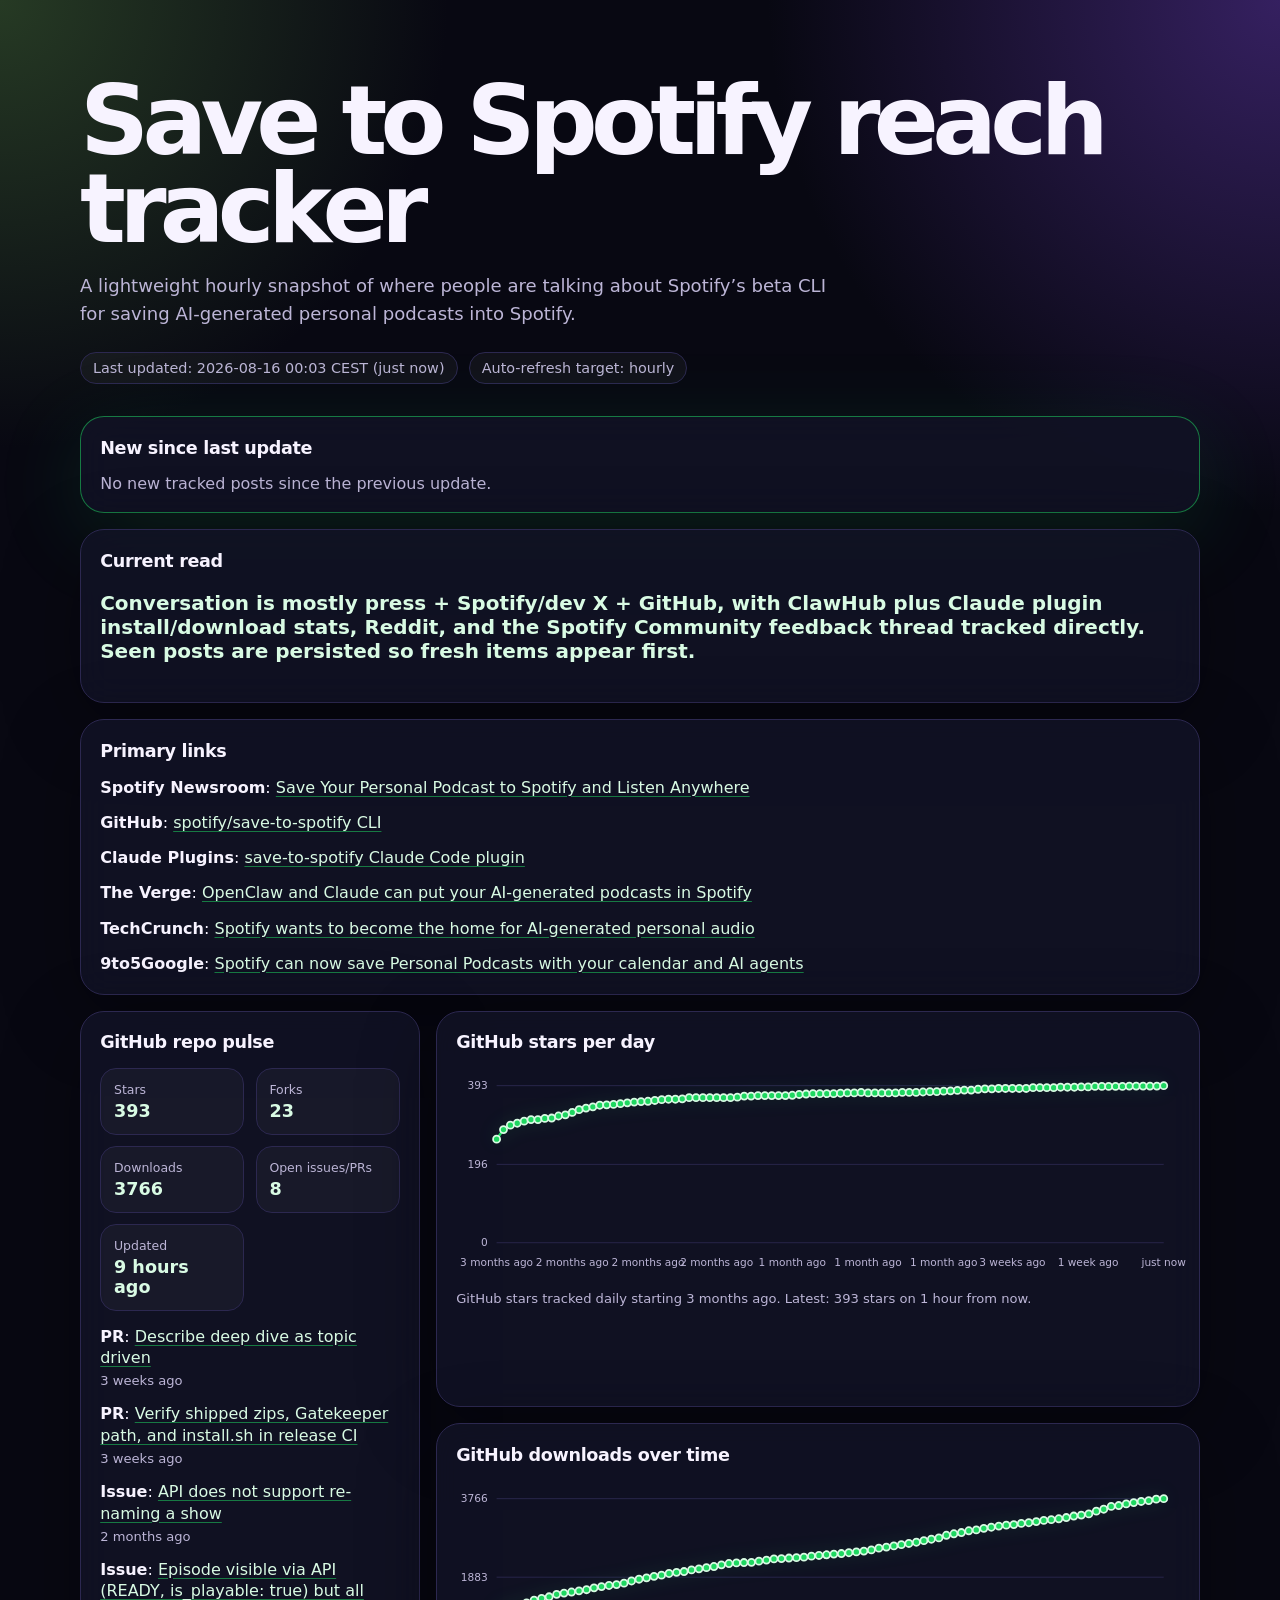
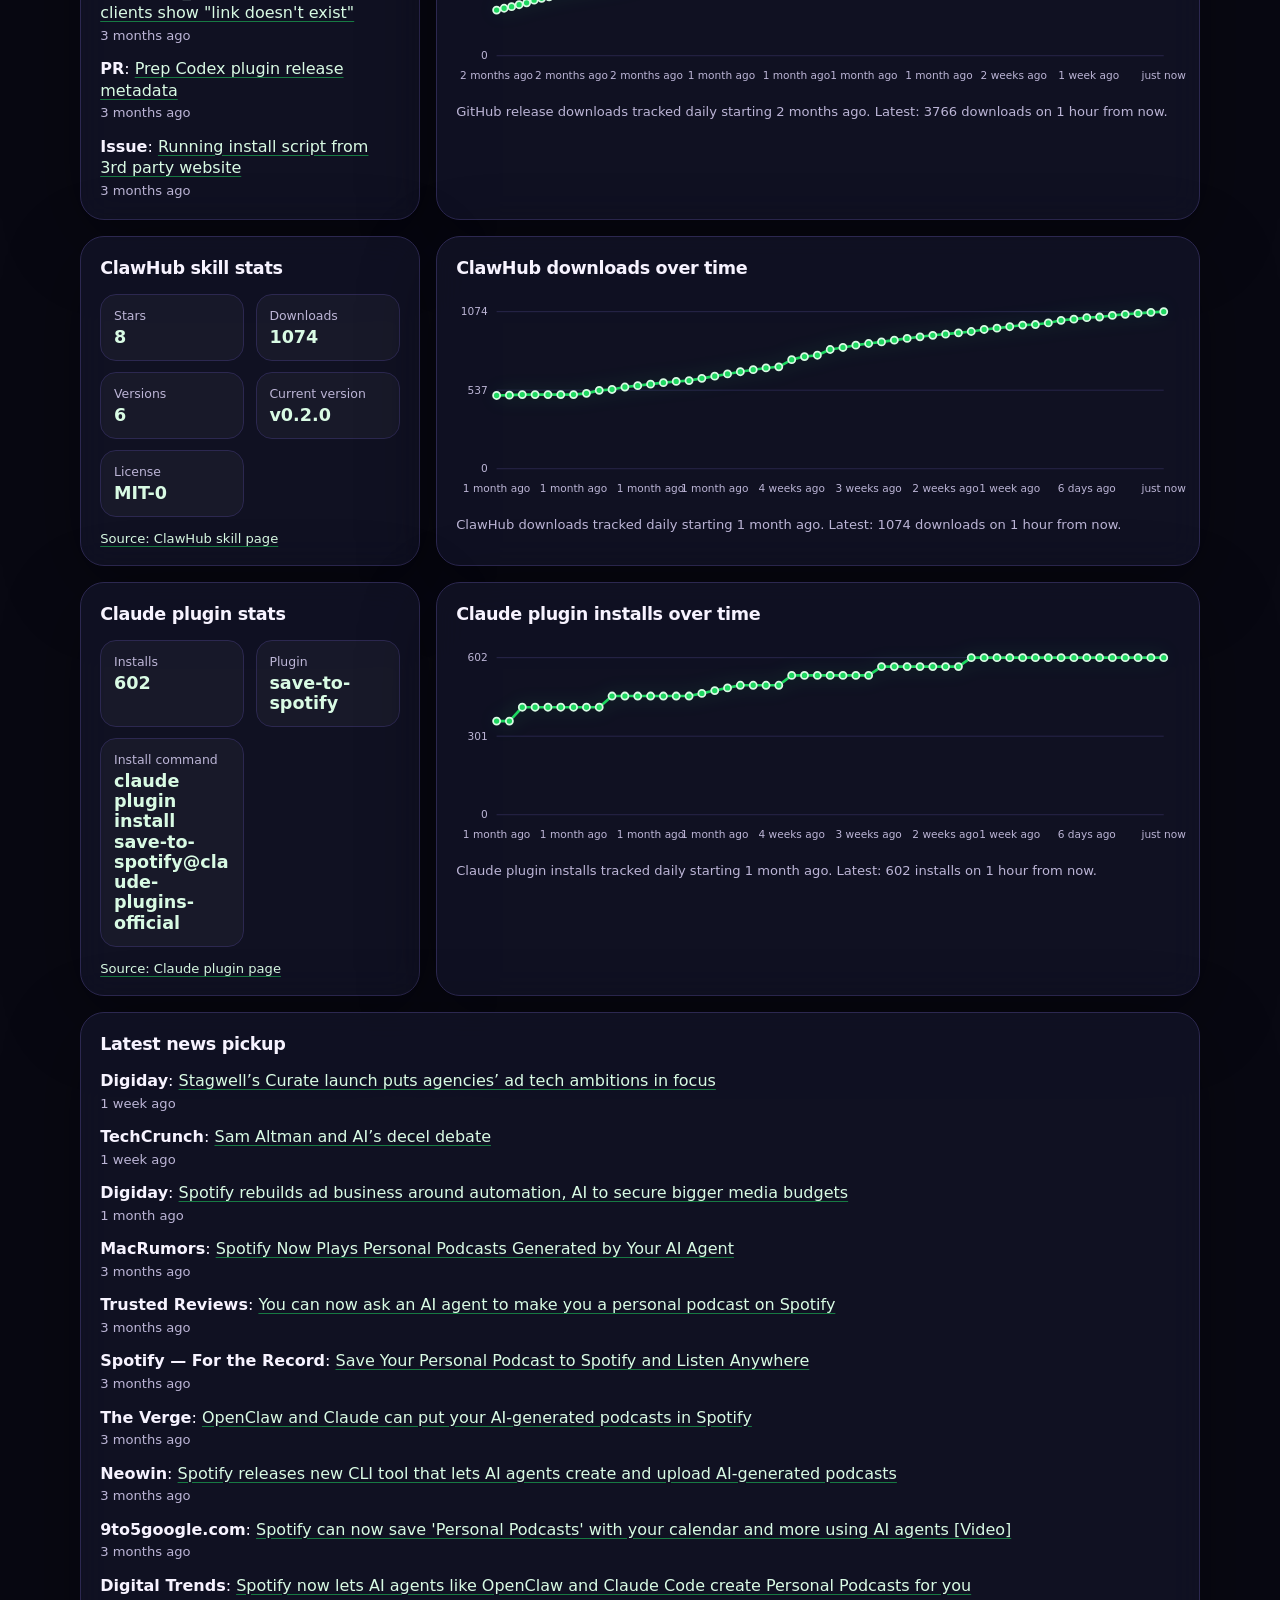
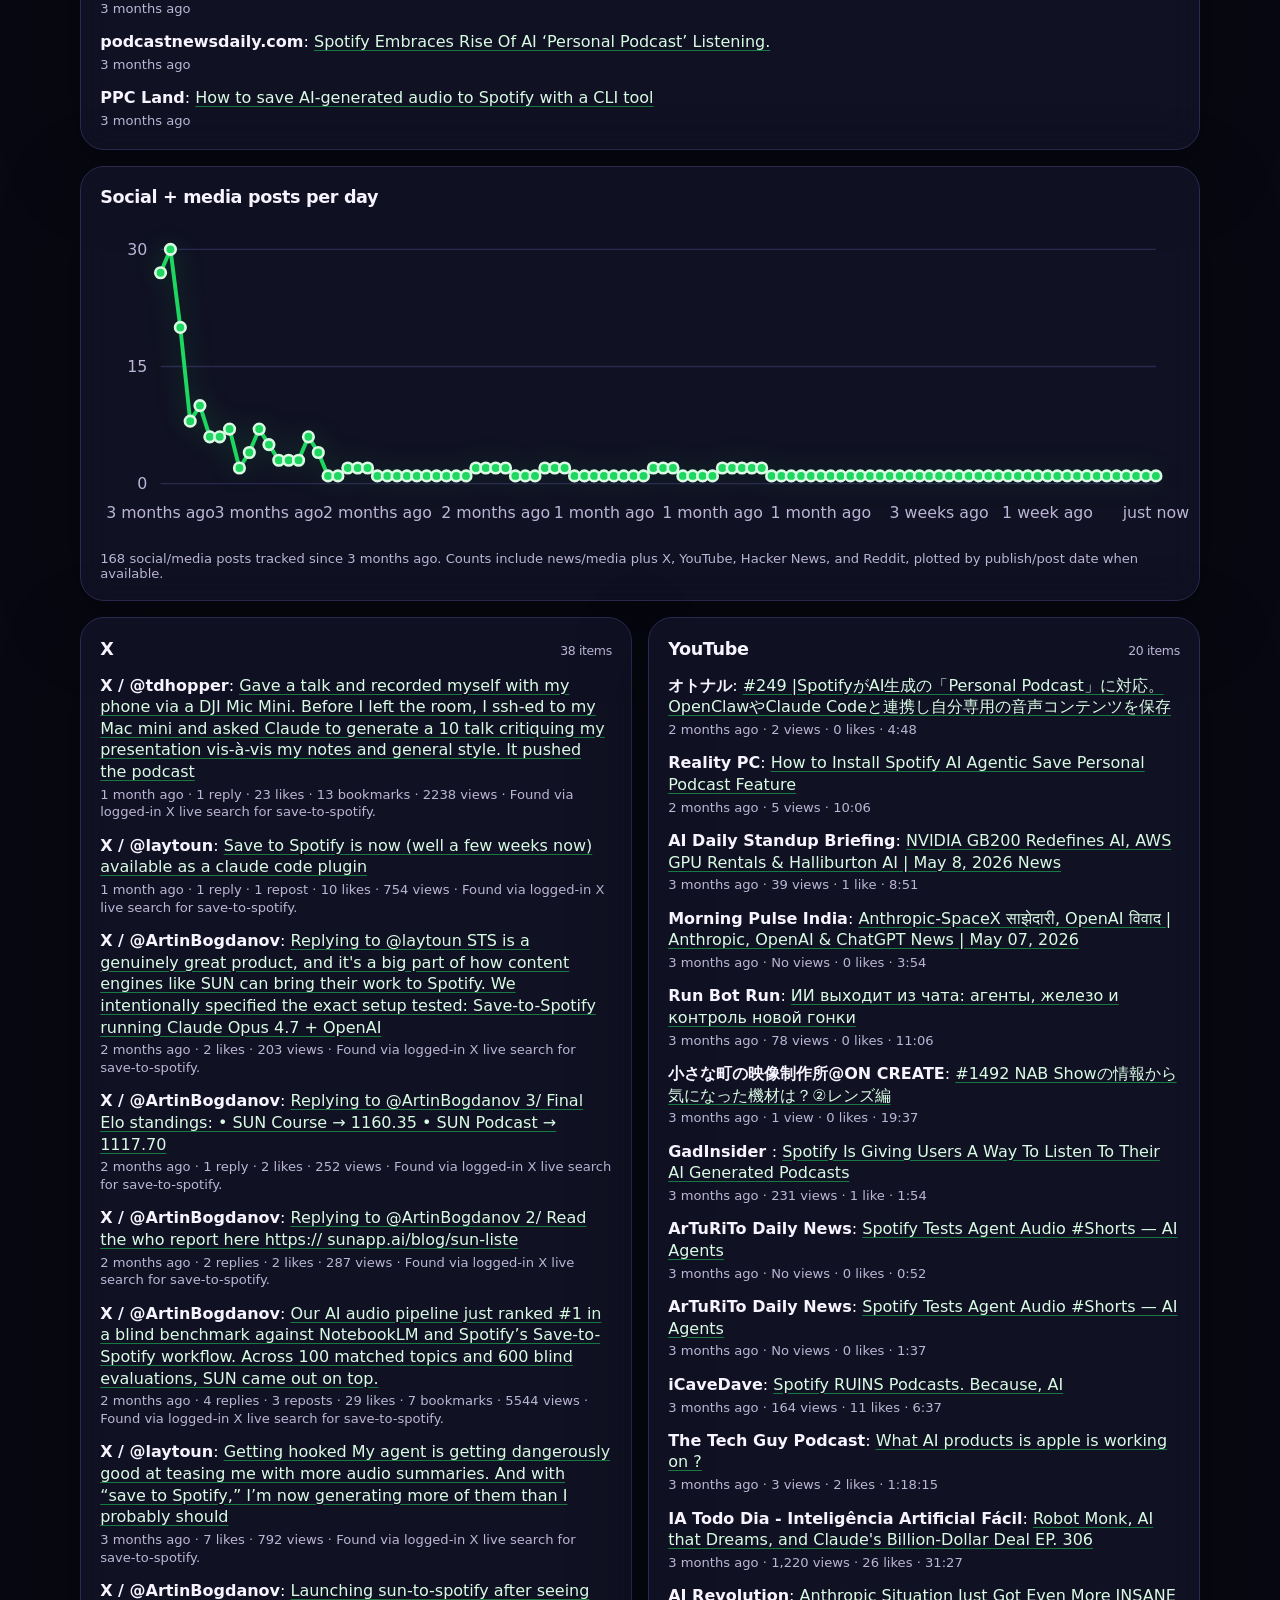
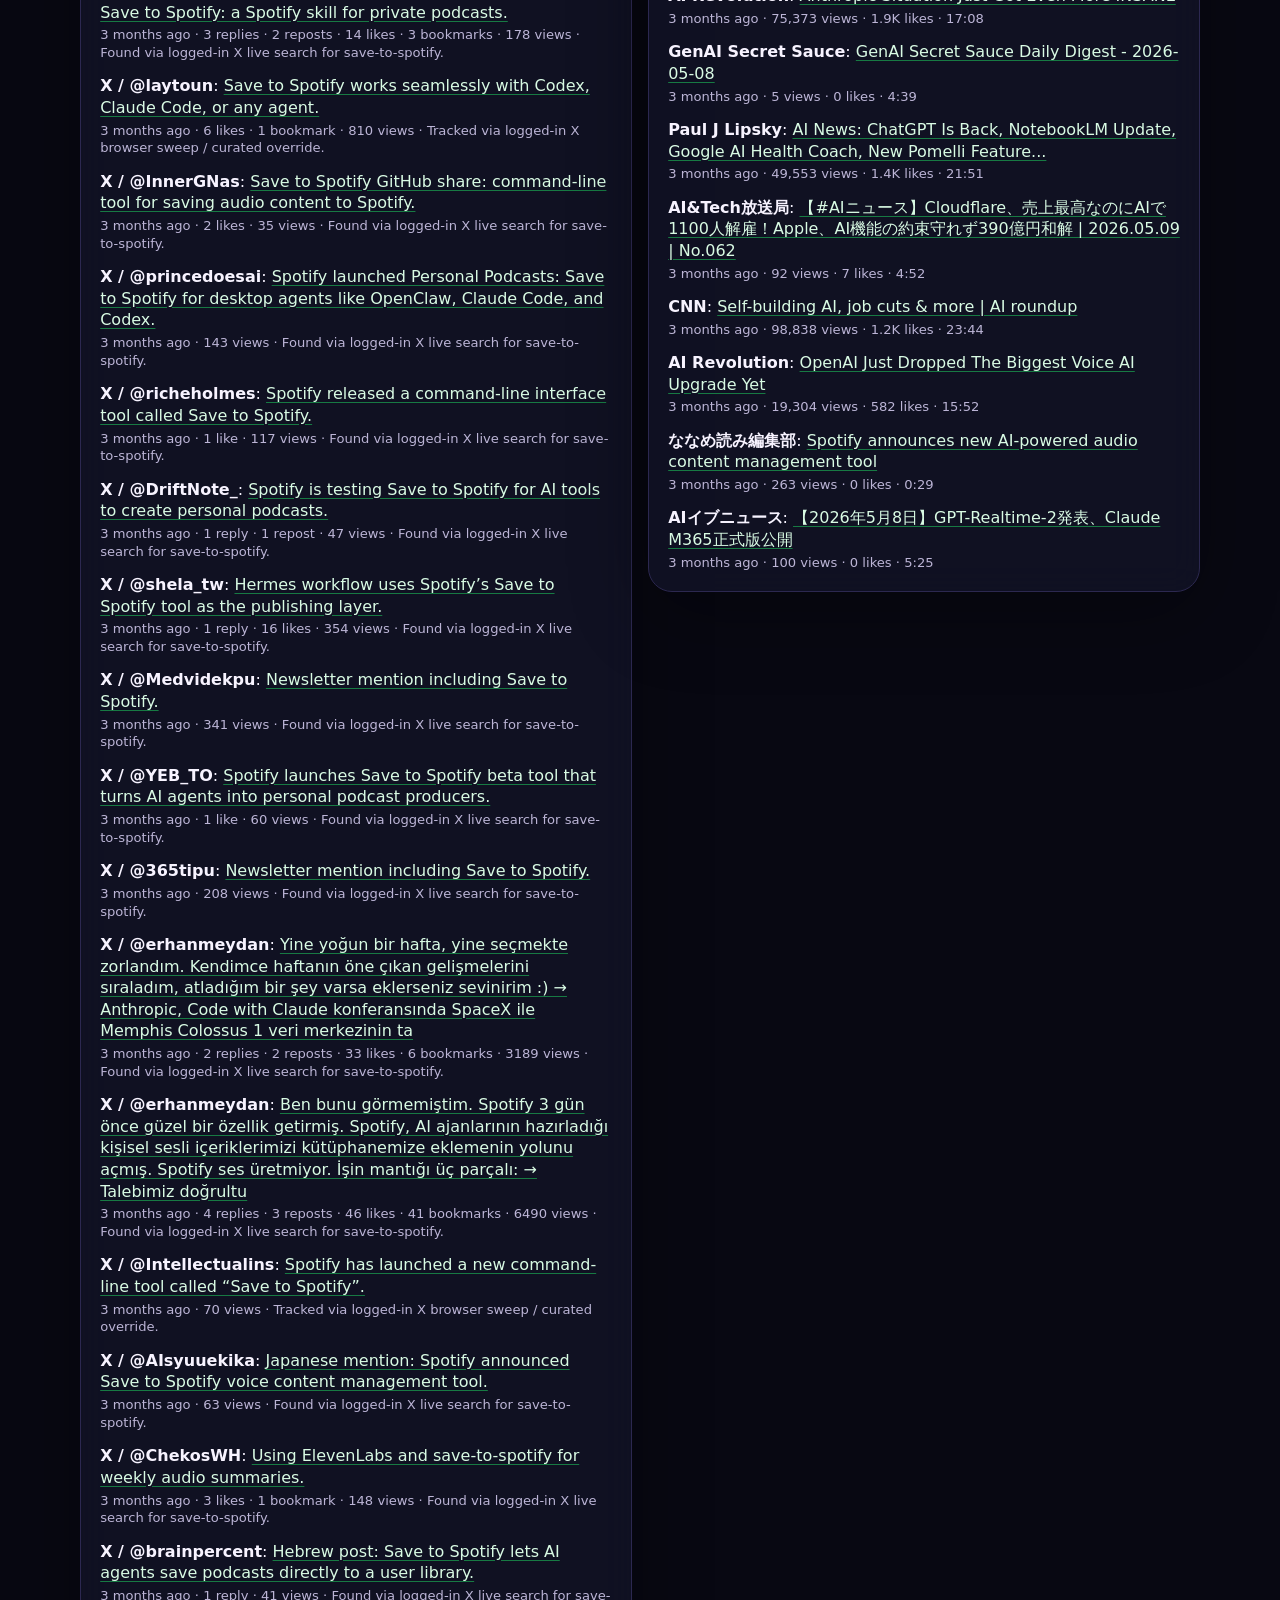
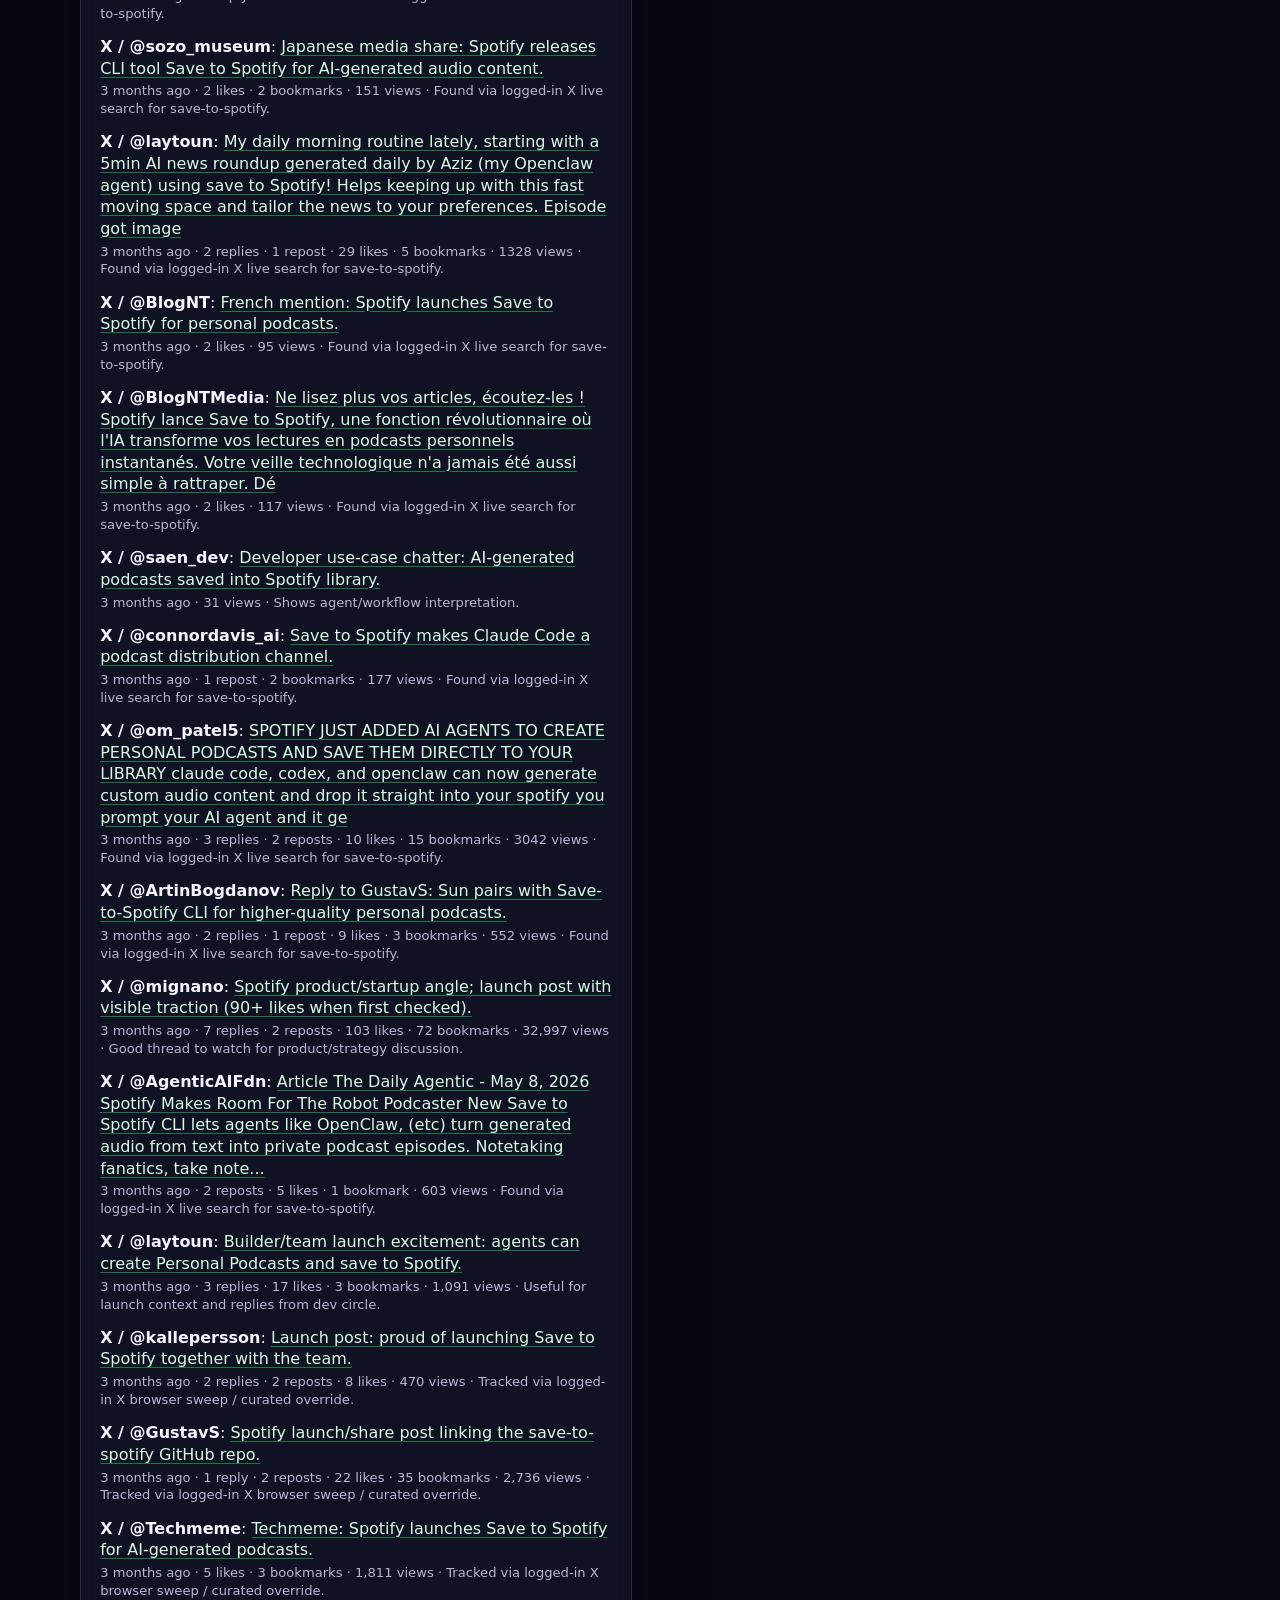
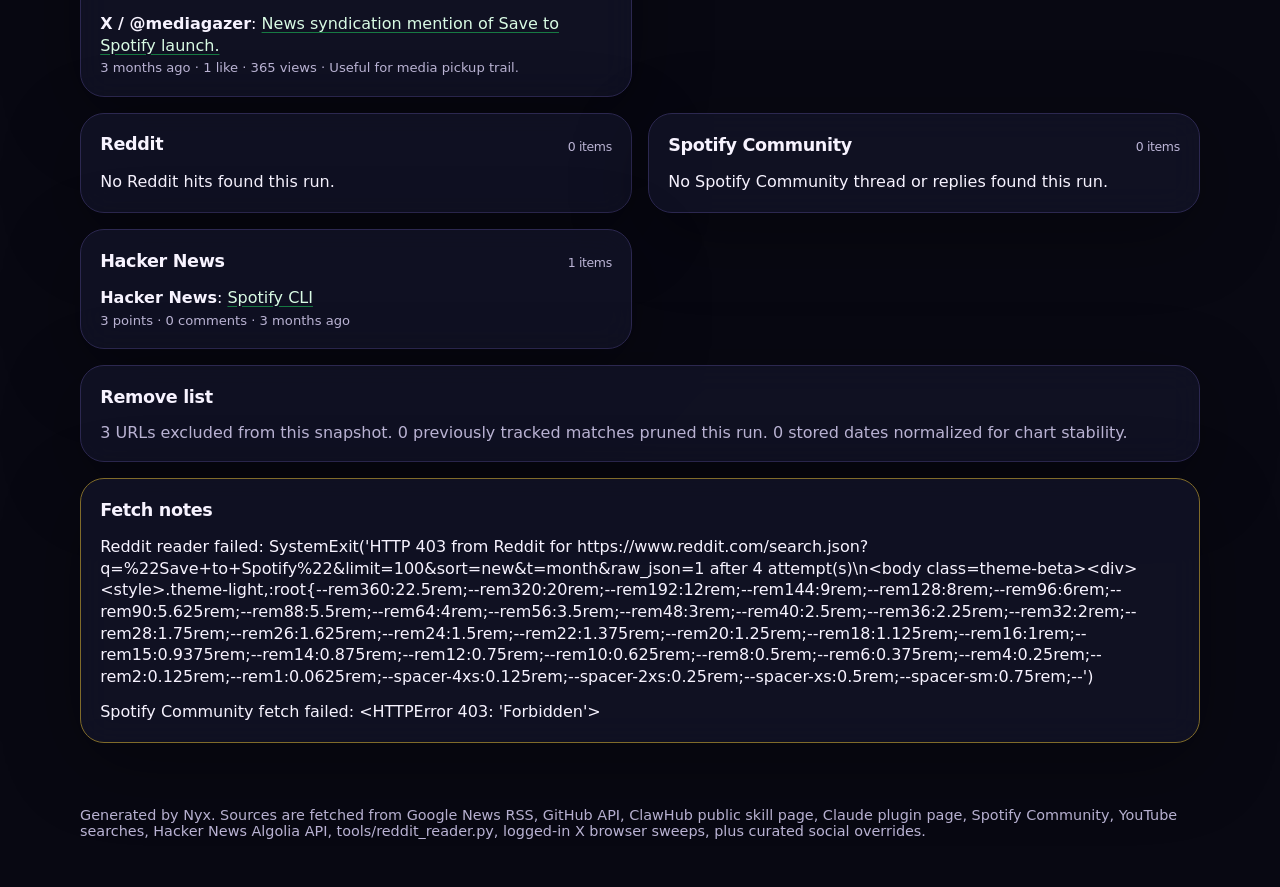
==== commit 6e60c943: "Update snapshot data 2026-08-16" ====
--- a/index.html
+++ b/index.html
@@ -55,7 +55,7 @@
     <h1>Save to Spotify reach tracker</h1>
     <p class="lede">A lightweight hourly snapshot of where people are talking about Spotify’s beta CLI for saving AI-generated personal podcasts into Spotify.</p>
     <div class="meta">
-      <span class="pill">Last updated: <time datetime="2026-08-15T10:01:50+00:00" title="2026-08-15 10:01 UTC">2026-08-15 12:01 CEST</time> (<time datetime="2026-08-15T10:01:50.350904+00:00" title="2026-08-15 10:01 UTC">just now</time>)</span>
+      <span class="pill">Last updated: <time datetime="2026-08-15T22:03:32+00:00" title="2026-08-15 22:03 UTC">2026-08-16 00:03 CEST</time> (<time datetime="2026-08-15T22:03:32.618696+00:00" title="2026-08-15 22:03 UTC">just now</time>)</span>
       <span class="pill">Auto-refresh target: hourly</span>
     </div>
   </header>
@@ -75,54 +75,54 @@
 <li><strong>TechCrunch</strong>: <a href="https://techcrunch.com/2026/05/07/spotify-wants-to-become-the-home-for-ai-generated-personal-audio/" target="_blank" rel="noopener noreferrer">Spotify wants to become the home for AI-generated personal audio</a></li>
 <li><strong>9to5Google</strong>: <a href="https://9to5google.com/2026/05/07/spotify-personal-podcasts-ai-agents/" target="_blank" rel="noopener noreferrer">Spotify can now save Personal Podcasts with your calendar and AI agents</a></li></ul></section>
     <section class="tracker-row">
-      <section class="card"><h2>GitHub repo pulse</h2><div class="stat-grid"><div class="stat-box"><span>Stars</span><strong>392</strong></div>
+      <section class="card"><h2>GitHub repo pulse</h2><div class="stat-grid"><div class="stat-box"><span>Stars</span><strong>393</strong></div>
 <div class="stat-box"><span>Forks</span><strong>23</strong></div>
-<div class="stat-box"><span>Downloads</span><strong>3754</strong></div>
+<div class="stat-box"><span>Downloads</span><strong>3766</strong></div>
 <div class="stat-box"><span>Open issues/PRs</span><strong>8</strong></div>
-<div class="stat-box"><span>Updated</span><strong><time datetime="2026-08-11T09:56:45+00:00" title="2026-08-11 09:56 UTC">4 days ago</time></strong></div></div><ul><li><strong>PR</strong>: <a href="https://github.com/spotify/save-to-spotify/pull/51" target="_blank" rel="noopener noreferrer">Describe deep dive as topic driven</a> <small><time datetime="2026-07-22T08:42:11+00:00" title="2026-07-22 08:42 UTC">3 weeks ago</time></small></li>
+<div class="stat-box"><span>Updated</span><strong><time datetime="2026-08-15T12:15:57+00:00" title="2026-08-15 12:15 UTC">9 hours ago</time></strong></div></div><ul><li><strong>PR</strong>: <a href="https://github.com/spotify/save-to-spotify/pull/51" target="_blank" rel="noopener noreferrer">Describe deep dive as topic driven</a> <small><time datetime="2026-07-22T08:42:11+00:00" title="2026-07-22 08:42 UTC">3 weeks ago</time></small></li>
 <li><strong>PR</strong>: <a href="https://github.com/spotify/save-to-spotify/pull/50" target="_blank" rel="noopener noreferrer">Verify shipped zips, Gatekeeper path, and install.sh in release CI</a> <small><time datetime="2026-07-20T09:38:55+00:00" title="2026-07-20 09:38 UTC">3 weeks ago</time></small></li>
 <li><strong>Issue</strong>: <a href="https://github.com/spotify/save-to-spotify/issues/37" target="_blank" rel="noopener noreferrer">API does not support re-naming a show</a> <small><time datetime="2026-06-08T14:01:40+00:00" title="2026-06-08 14:01 UTC">2 months ago</time></small></li>
-<li><strong>Issue</strong>: <a href="https://github.com/spotify/save-to-spotify/issues/31" target="_blank" rel="noopener noreferrer">Episode visible via API (READY, is_playable: true) but all clients show &quot;link doesn&#x27;t exist&quot;</a> <small><time datetime="2026-05-17T11:43:19+00:00" title="2026-05-17 11:43 UTC">2 months ago</time></small></li>
-<li><strong>PR</strong>: <a href="https://github.com/spotify/save-to-spotify/pull/30" target="_blank" rel="noopener noreferrer">Prep Codex plugin release metadata</a> <small><time datetime="2026-05-17T11:06:22+00:00" title="2026-05-17 11:06 UTC">2 months ago</time></small></li>
+<li><strong>Issue</strong>: <a href="https://github.com/spotify/save-to-spotify/issues/31" target="_blank" rel="noopener noreferrer">Episode visible via API (READY, is_playable: true) but all clients show &quot;link doesn&#x27;t exist&quot;</a> <small><time datetime="2026-05-17T11:43:19+00:00" title="2026-05-17 11:43 UTC">3 months ago</time></small></li>
+<li><strong>PR</strong>: <a href="https://github.com/spotify/save-to-spotify/pull/30" target="_blank" rel="noopener noreferrer">Prep Codex plugin release metadata</a> <small><time datetime="2026-05-17T11:06:22+00:00" title="2026-05-17 11:06 UTC">3 months ago</time></small></li>
 <li><strong>Issue</strong>: <a href="https://github.com/spotify/save-to-spotify/issues/18" target="_blank" rel="noopener noreferrer">Running install script from 3rd party website</a> <small><time datetime="2026-05-11T07:56:14+00:00" title="2026-05-11 07:56 UTC">3 months ago</time></small></li></ul></section>
       <div class="chart-stack">
         <section class="card"><h2>GitHub stars per day</h2><div class="chart-wrap" role="img" aria-label="Line chart of GitHub stars per day">
       <svg class="line-chart" viewBox="0 0 820 240" preserveAspectRatio="xMidYMid meet">
-        <g class="chart-grid"><g><line x1="46" x2="802" y1="198.0" y2="198.0" /><text x="36" y="202.0" text-anchor="end">0</text></g><g><line x1="46" x2="802" y1="109.0" y2="109.0" /><text x="36" y="113.0" text-anchor="end">196</text></g><g><line x1="46" x2="802" y1="20.0" y2="20.0" /><text x="36" y="24.0" text-anchor="end">392</text></g></g>
-        <polyline points="46.0,80.4 53.9,69.5 61.8,64.5 69.6,62.2 77.5,60.0 85.4,58.1 93.2,58.1 101.1,56.8 109.0,56.3 116.9,54.1 124.8,52.7 132.6,50.0 140.5,46.8 148.4,45.0 156.2,43.6 164.1,41.8 172.0,41.3 179.9,40.9 187.8,40.0 195.6,39.1 203.5,38.2 211.4,37.7 219.2,37.3 227.1,36.3 235.0,35.4 242.9,35.0 250.8,35.0 258.6,34.5 266.5,33.2 274.4,33.2 282.2,33.2 290.1,33.2 298.0,33.2 305.9,33.2 313.8,33.2 321.6,32.7 329.5,31.4 337.4,31.4 345.2,30.9 353.1,30.9 361.0,30.9 368.9,30.9 376.8,30.9 384.6,30.4 392.5,29.5 400.4,29.1 408.2,28.6 416.1,28.6 424.0,28.6 431.9,28.6 439.8,28.2 447.6,27.7 455.5,27.7 463.4,27.3 471.2,27.7 479.1,27.7 487.0,27.7 494.9,27.7 502.8,27.7 510.6,27.3 518.5,27.3 526.4,27.3 534.2,26.8 542.1,26.4 550.0,26.4 557.9,25.9 565.8,25.4 573.6,25.0 581.5,24.5 589.4,24.5 597.2,23.6 605.1,23.2 613.0,23.2 620.9,22.7 628.8,22.7 636.6,22.7 644.5,22.7 652.4,22.7 660.2,21.8 668.1,21.8 676.0,21.8 683.9,21.8 691.8,21.4 699.6,21.4 707.5,21.4 715.4,20.9 723.2,20.9 731.1,20.5 739.0,20.5 746.9,20.5 754.8,20.5 762.6,20.5 770.5,20.0 778.4,20.0 786.2,20.0 794.1,20.0 802.0,20.0" />
-        <g class="chart-points"><g class="chart-point" tabindex="0" data-tooltip="2026-05-11: 259 stars" data-x="46.0" data-y="80.4"><circle class="point-dot" cx="46.0" cy="80.4" r="4" /><circle class="point-hit" cx="46.0" cy="80.4" r="12" /></g><g class="chart-point" tabindex="0" data-tooltip="2026-05-12: 283 stars" data-x="53.9" data-y="69.5"><circle class="point-dot" cx="53.9" cy="69.5" r="4" /><circle class="point-hit" cx="53.9" cy="69.5" r="12" /></g><g class="chart-point" tabindex="0" data-tooltip="2026-05-13: 294 stars" data-x="61.8" data-y="64.5"><circle class="point-dot" cx="61.8" cy="64.5" r="4" /><circle class="point-hit" cx="61.8" cy="64.5" r="12" /></g><g class="chart-point" tabindex="0" data-tooltip="2026-05-14: 299 stars" data-x="69.6" data-y="62.2"><circle class="point-dot" cx="69.6" cy="62.2" r="4" /><circle class="point-hit" cx="69.6" cy="62.2" r="12" /></g><g class="chart-point" tabindex="0" data-tooltip="2026-05-15: 304 stars" data-x="77.5" data-y="60.0"><circle class="point-dot" cx="77.5" cy="60.0" r="4" /><circle class="point-hit" cx="77.5" cy="60.0" r="12" /></g><g class="chart-point" tabindex="0" data-tooltip="2026-05-16: 308 stars" data-x="85.4" data-y="58.1"><circle class="point-dot" cx="85.4" cy="58.1" r="4" /><circle class="point-hit" cx="85.4" cy="58.1" r="12" /></g><g class="chart-point" tabindex="0" data-tooltip="2026-05-17: 308 stars" data-x="93.2" data-y="58.1"><circle class="point-dot" cx="93.2" cy="58.1" r="4" /><circle class="point-hit" cx="93.2" cy="58.1" r="12" /></g><g class="chart-point" tabindex="0" data-tooltip="2026-05-18: 311 stars" data-x="101.1" data-y="56.8"><circle class="point-dot" cx="101.1" cy="56.8" r="4" /><circle class="point-hit" cx="101.1" cy="56.8" r="12" /></g><g class="chart-point" tabindex="0" data-tooltip="2026-05-19: 312 stars" data-x="109.0" data-y="56.3"><circle class="point-dot" cx="109.0" cy="56.3" r="4" /><circle class="point-hit" cx="109.0" cy="56.3" r="12" /></g><g class="chart-point" tabindex="0" data-tooltip="2026-05-20: 317 stars" data-x="116.9" data-y="54.1"><circle class="point-dot" cx="116.9" cy="54.1" r="4" /><circle class="point-hit" cx="116.9" cy="54.1" r="12" /></g><g class="chart-point" tabindex="0" data-tooltip="2026-05-21: 320 stars" data-x="124.8" data-y="52.7"><circle class="point-dot" cx="124.8" cy="52.7" r="4" /><circle class="point-hit" cx="124.8" cy="52.7" r="12" /></g><g class="chart-point" tabindex="0" data-tooltip="2026-05-22: 326 stars" data-x="132.6" data-y="50.0"><circle class="point-dot" cx="132.6" cy="50.0" r="4" /><circle class="point-hit" cx="132.6" cy="50.0" r="12" /></g><g class="chart-point" tabindex="0" data-tooltip="2026-05-23: 333 stars" data-x="140.5" data-y="46.8"><circle class="point-dot" cx="140.5" cy="46.8" r="4" /><circle class="point-hit" cx="140.5" cy="46.8" r="12" /></g><g class="chart-point" tabindex="0" data-tooltip="2026-05-24: 337 stars" data-x="148.4" data-y="45.0"><circle class="point-dot" cx="148.4" cy="45.0" r="4" /><circle class="point-hit" cx="148.4" cy="45.0" r="12" /></g><g class="chart-point" tabindex="0" data-tooltip="2026-05-25: 340 stars" data-x="156.2" data-y="43.6"><circle class="point-dot" cx="156.2" cy="43.6" r="4" /><circle class="point-hit" cx="156.2" cy="43.6" r="12" /></g><g class="chart-point" tabindex="0" data-tooltip="2026-05-26: 344 stars" data-x="164.1" data-y="41.8"><circle class="point-dot" cx="164.1" cy="41.8" r="4" /><circle class="point-hit" cx="164.1" cy="41.8" r="12" /></g><g class="chart-point" tabindex="0" data-tooltip="2026-05-27: 345 stars" data-x="172.0" data-y="41.3"><circle class="point-dot" cx="172.0" cy="41.3" r="4" /><circle class="point-hit" cx="172.0" cy="41.3" r="12" /></g><g class="chart-point" tabindex="0" data-tooltip="2026-05-28: 346 stars" data-x="179.9" data-y="40.9"><circle class="point-dot" cx="179.9" cy="40.9" r="4" /><circle class="point-hit" cx="179.9" cy="40.9" r="12" /></g><g class="chart-point" tabindex="0" data-tooltip="2026-05-29: 348 stars" data-x="187.8" data-y="40.0"><circle class="point-dot" cx="187.8" cy="40.0" r="4" /><circle class="point-hit" cx="187.8" cy="40.0" r="12" /></g><g class="chart-point" tabindex="0" data-tooltip="2026-05-30: 350 stars" data-x="195.6" data-y="39.1"><circle class="point-dot" cx="195.6" cy="39.1" r="4" /><circle class="point-hit" cx="195.6" cy="39.1" r="12" /></g><g class="chart-point" tabindex="0" data-tooltip="2026-05-31: 352 stars" data-x="203.5" data-y="38.2"><circle class="point-dot" cx="203.5" cy="38.2" r="4" /><circle class="point-hit" cx="203.5" cy="38.2" r="12" /></g><g class="chart-point" tabindex="0" data-tooltip="2026-06-01: 353 stars" data-x="211.4" data-y="37.7"><circle class="point-dot" cx="211.4" cy="37.7" r="4" /><circle class="point-hit" cx="211.4" cy="37.7" r="12" /></g><g class="chart-point" tabindex="0" data-tooltip="2026-06-02: 354 stars" data-x="219.2" data-y="37.3"><circle class="point-dot" cx="219.2" cy="37.3" r="4" /><circle class="point-hit" cx="219.2" cy="37.3" r="12" /></g><g class="chart-point" tabindex="0" data-tooltip="2026-06-03: 356 stars" data-x="227.1" data-y="36.3"><circle class="point-dot" cx="227.1" cy="36.3" r="4" /><circle class="point-hit" cx="227.1" cy="36.3" r="12" /></g><g class="chart-point" tabindex="0" data-tooltip="2026-06-04: 358 stars" data-x="235.0" data-y="35.4"><circle class="point-dot" cx="235.0" cy="35.4" r="4" /><circle class="point-hit" cx="235.0" cy="35.4" r="12" /></g><g class="chart-point" tabindex="0" data-tooltip="2026-06-05: 359 stars" data-x="242.9" data-y="35.0"><circle class="point-dot" cx="242.9" cy="35.0" r="4" /><circle class="point-hit" cx="242.9" cy="35.0" r="12" /></g><g class="chart-point" tabindex="0" data-tooltip="2026-06-06: 359 stars" data-x="250.8" data-y="35.0"><circle class="point-dot" cx="250.8" cy="35.0" r="4" /><circle class="point-hit" cx="250.8" cy="35.0" r="12" /></g><g class="chart-point" tabindex="0" data-tooltip="2026-06-07: 360 stars" data-x="258.6" data-y="34.5"><circle class="point-dot" cx="258.6" cy="34.5" r="4" /><circle class="point-hit" cx="258.6" cy="34.5" r="12" /></g><g class="chart-point" tabindex="0" data-tooltip="2026-06-08: 363 stars" data-x="266.5" data-y="33.2"><circle class="point-dot" cx="266.5" cy="33.2" r="4" /><circle class="point-hit" cx="266.5" cy="33.2" r="12" /></g><g class="chart-point" tabindex="0" data-tooltip="2026-06-09: 363 stars" data-x="274.4" data-y="33.2"><circle class="point-dot" cx="274.4" cy="33.2" r="4" /><circle class="point-hit" cx="274.4" cy="33.2" r="12" /></g><g class="chart-point" tabindex="0" data-tooltip="2026-06-10: 363 stars" data-x="282.2" data-y="33.2"><circle class="point-dot" cx="282.2" cy="33.2" r="4" /><circle class="point-hit" cx="282.2" cy="33.2" r="12" /></g><g class="chart-point" tabindex="0" data-tooltip="2026-06-11: 363 stars" data-x="290.1" data-y="33.2"><circle class="point-dot" cx="290.1" cy="33.2" r="4" /><circle class="point-hit" cx="290.1" cy="33.2" r="12" /></g><g class="chart-point" tabindex="0" data-tooltip="2026-06-12: 363 stars" data-x="298.0" data-y="33.2"><circle class="point-dot" cx="298.0" cy="33.2" r="4" /><circle class="point-hit" cx="298.0" cy="33.2" r="12" /></g><g class="chart-point" tabindex="0" data-tooltip="2026-06-13: 363 stars" data-x="305.9" data-y="33.2"><circle class="point-dot" cx="305.9" cy="33.2" r="4" /><circle class="point-hit" cx="305.9" cy="33.2" r="12" /></g><g class="chart-point" tabindex="0" data-tooltip="2026-06-14: 363 stars" data-x="313.8" data-y="33.2"><circle class="point-dot" cx="313.8" cy="33.2" r="4" /><circle class="point-hit" cx="313.8" cy="33.2" r="12" /></g><g class="chart-point" tabindex="0" data-tooltip="2026-06-15: 364 stars" data-x="321.6" data-y="32.7"><circle class="point-dot" cx="321.6" cy="32.7" r="4" /><circle class="point-hit" cx="321.6" cy="32.7" r="12" /></g><g class="chart-point" tabindex="0" data-tooltip="2026-06-16: 367 stars" data-x="329.5" data-y="31.4"><circle class="point-dot" cx="329.5" cy="31.4" r="4" /><circle class="point-hit" cx="329.5" cy="31.4" r="12" /></g><g class="chart-point" tabindex="0" data-tooltip="2026-06-17: 367 stars" data-x="337.4" data-y="31.4"><circle class="point-dot" cx="337.4" cy="31.4" r="4" /><circle class="point-hit" cx="337.4" cy="31.4" r="12" /></g><g class="chart-point" tabindex="0" data-tooltip="2026-06-18: 368 stars" data-x="345.2" data-y="30.9"><circle class="point-dot" cx="345.2" cy="30.9" r="4" /><circle class="point-hit" cx="345.2" cy="30.9" r="12" /></g><g class="chart-point" tabindex="0" data-tooltip="2026-06-19: 368 stars" data-x="353.1" data-y="30.9"><circle class="point-dot" cx="353.1" cy="30.9" r="4" /><circle class="point-hit" cx="353.1" cy="30.9" r="12" /></g><g class="chart-point" tabindex="0" data-tooltip="2026-06-20: 368 stars" data-x="361.0" data-y="30.9"><circle class="point-dot" cx="361.0" cy="30.9" r="4" /><circle class="point-hit" cx="361.0" cy="30.9" r="12" /></g><g class="chart-point" tabindex="0" data-tooltip="2026-06-21: 368 stars" data-x="368.9" data-y="30.9"><circle class="point-dot" cx="368.9" cy="30.9" r="4" /><circle class="point-hit" cx="368.9" cy="30.9" r="12" /></g><g class="chart-point" tabindex="0" data-tooltip="2026-06-22: 368 stars" data-x="376.8" data-y="30.9"><circle class="point-dot" cx="376.8" cy="30.9" r="4" /><circle class="point-hit" cx="376.8" cy="30.9" r="12" /></g><g class="chart-point" tabindex="0" data-tooltip="2026-06-23: 369 stars" data-x="384.6" data-y="30.4"><circle class="point-dot" cx="384.6" cy="30.4" r="4" /><circle class="point-hit" cx="384.6" cy="30.4" r="12" /></g><g class="chart-point" tabindex="0" data-tooltip="2026-06-24: 371 stars" data-x="392.5" data-y="29.5"><circle class="point-dot" cx="392.5" cy="29.5" r="4" /><circle class="point-hit" cx="392.5" cy="29.5" r="12" /></g><g class="chart-point" tabindex="0" data-tooltip="2026-06-25: 372 stars" data-x="400.4" data-y="29.1"><circle class="point-dot" cx="400.4" cy="29.1" r="4" /><circle class="point-hit" cx="400.4" cy="29.1" r="12" /></g><g class="chart-point" tabindex="0" data-tooltip="2026-06-26: 373 stars" data-x="408.2" data-y="28.6"><circle class="point-dot" cx="408.2" cy="28.6" r="4" /><circle class="point-hit" cx="408.2" cy="28.6" r="12" /></g><g class="chart-point" tabindex="0" data-tooltip="2026-06-27: 373 stars" data-x="416.1" data-y="28.6"><circle class="point-dot" cx="416.1" cy="28.6" r="4" /><circle class="point-hit" cx="416.1" cy="28.6" r="12" /></g><g class="chart-point" tabindex="0" data-tooltip="2026-06-28: 373 stars" data-x="424.0" data-y="28.6"><circle class="point-dot" cx="424.0" cy="28.6" r="4" /><circle class="point-hit" cx="424.0" cy="28.6" r="12" /></g><g class="chart-point" tabindex="0" data-tooltip="2026-06-29: 373 stars" data-x="431.9" data-y="28.6"><circle class="point-dot" cx="431.9" cy="28.6" r="4" /><circle class="point-hit" cx="431.9" cy="28.6" r="12" /></g><g class="chart-point" tabindex="0" data-tooltip="2026-06-30: 374 stars" data-x="439.8" data-y="28.2"><circle class="point-dot" cx="439.8" cy="28.2" r="4" /><circle class="point-hit" cx="439.8" cy="28.2" r="12" /></g><g class="chart-point" tabindex="0" data-tooltip="2026-07-01: 375 stars" data-x="447.6" data-y="27.7"><circle class="point-dot" cx="447.6" cy="27.7" r="4" /><circle class="point-hit" cx="447.6" cy="27.7" r="12" /></g><g class="chart-point" tabindex="0" data-tooltip="2026-07-02: 375 stars" data-x="455.5" data-y="27.7"><circle class="point-dot" cx="455.5" cy="27.7" r="4" /><circle class="point-hit" cx="455.5" cy="27.7" r="12" /></g><g class="chart-point" tabindex="0" data-tooltip="2026-07-03: 376 stars" data-x="463.4" data-y="27.3"><circle class="point-dot" cx="463.4" cy="27.3" r="4" /><circle class="point-hit" cx="463.4" cy="27.3" r="12" /></g><g class="chart-point" tabindex="0" data-tooltip="2026-07-04: 375 stars" data-x="471.2" data-y="27.7"><circle class="point-dot" cx="471.2" cy="27.7" r="4" /><circle class="point-hit" cx="471.2" cy="27.7" r="12" /></g><g class="chart-point" tabindex="0" data-tooltip="2026-07-05: 375 stars" data-x="479.1" data-y="27.7"><circle class="point-dot" cx="479.1" cy="27.7" r="4" /><circle class="point-hit" cx="479.1" cy="27.7" r="12" /></g><g class="chart-point" tabindex="0" data-tooltip="2026-07-06: 375 stars" data-x="487.0" data-y="27.7"><circle class="point-dot" cx="487.0" cy="27.7" r="4" /><circle class="point-hit" cx="487.0" cy="27.7" r="12" /></g><g class="chart-point" tabindex="0" data-tooltip="2026-07-07: 375 stars" data-x="494.9" data-y="27.7"><circle class="point-dot" cx="494.9" cy="27.7" r="4" /><circle class="point-hit" cx="494.9" cy="27.7" r="12" /></g><g class="chart-point" tabindex="0" data-tooltip="2026-07-08: 375 stars" data-x="502.8" data-y="27.7"><circle class="point-dot" cx="502.8" cy="27.7" r="4" /><circle class="point-hit" cx="502.8" cy="27.7" r="12" /></g><g class="chart-point" tabindex="0" data-tooltip="2026-07-09: 376 stars" data-x="510.6" data-y="27.3"><circle class="point-dot" cx="510.6" cy="27.3" r="4" /><circle class="point-hit" cx="510.6" cy="27.3" r="12" /></g><g class="chart-point" tabindex="0" data-tooltip="2026-07-10: 376 stars" data-x="518.5" data-y="27.3"><circle class="point-dot" cx="518.5" cy="27.3" r="4" /><circle class="point-hit" cx="518.5" cy="27.3" r="12" /></g><g class="chart-point" tabindex="0" data-tooltip="2026-07-11: 376 stars" data-x="526.4" data-y="27.3"><circle class="point-dot" cx="526.4" cy="27.3" r="4" /><circle class="point-hit" cx="526.4" cy="27.3" r="12" /></g><g class="chart-point" tabindex="0" data-tooltip="2026-07-12: 377 stars" data-x="534.2" data-y="26.8"><circle class="point-dot" cx="534.2" cy="26.8" r="4" /><circle class="point-hit" cx="534.2" cy="26.8" r="12" /></g><g class="chart-point" tabindex="0" data-tooltip="2026-07-13: 378 stars" data-x="542.1" data-y="26.4"><circle class="point-dot" cx="542.1" cy="26.4" r="4" /><circle class="point-hit" cx="542.1" cy="26.4" r="12" /></g><g class="chart-point" tabindex="0" data-tooltip="2026-07-14: 378 stars" data-x="550.0" data-y="26.4"><circle class="point-dot" cx="550.0" cy="26.4" r="4" /><circle class="point-hit" cx="550.0" cy="26.4" r="12" /></g><g class="chart-point" tabindex="0" data-tooltip="2026-07-15: 379 stars" data-x="557.9" data-y="25.9"><circle class="point-dot" cx="557.9" cy="25.9" r="4" /><circle class="point-hit" cx="557.9" cy="25.9" r="12" /></g><g class="chart-point" tabindex="0" data-tooltip="2026-07-16: 380 stars" data-x="565.8" data-y="25.4"><circle class="point-dot" cx="565.8" cy="25.4" r="4" /><circle class="point-hit" cx="565.8" cy="25.4" r="12" /></g><g class="chart-point" tabindex="0" data-tooltip="2026-07-17: 381 stars" data-x="573.6" data-y="25.0"><circle class="point-dot" cx="573.6" cy="25.0" r="4" /><circle class="point-hit" cx="573.6" cy="25.0" r="12" /></g><g class="chart-point" tabindex="0" data-tooltip="2026-07-18: 382 stars" data-x="581.5" data-y="24.5"><circle class="point-dot" cx="581.5" cy="24.5" r="4" /><circle class="point-hit" cx="581.5" cy="24.5" r="12" /></g><g class="chart-point" tabindex="0" data-tooltip="2026-07-19: 382 stars" data-x="589.4" data-y="24.5"><circle class="point-dot" cx="589.4" cy="24.5" r="4" /><circle class="point-hit" cx="589.4" cy="24.5" r="12" /></g><g class="chart-point" tabindex="0" data-tooltip="2026-07-20: 384 stars" data-x="597.2" data-y="23.6"><circle class="point-dot" cx="597.2" cy="23.6" r="4" /><circle class="point-hit" cx="597.2" cy="23.6" r="12" /></g><g class="chart-point" tabindex="0" data-tooltip="2026-07-21: 385 stars" data-x="605.1" data-y="23.2"><circle class="point-dot" cx="605.1" cy="23.2" r="4" /><circle class="point-hit" cx="605.1" cy="23.2" r="12" /></g><g class="chart-point" tabindex="0" data-tooltip="2026-07-22: 385 stars" data-x="613.0" data-y="23.2"><circle class="point-dot" cx="613.0" cy="23.2" r="4" /><circle class="point-hit" cx="613.0" cy="23.2" r="12" /></g><g class="chart-point" tabindex="0" data-tooltip="2026-07-23: 386 stars" data-x="620.9" data-y="22.7"><circle class="point-dot" cx="620.9" cy="22.7" r="4" /><circle class="point-hit" cx="620.9" cy="22.7" r="12" /></g><g class="chart-point" tabindex="0" data-tooltip="2026-07-24: 386 stars" data-x="628.8" data-y="22.7"><circle class="point-dot" cx="628.8" cy="22.7" r="4" /><circle class="point-hit" cx="628.8" cy="22.7" r="12" /></g><g class="chart-point" tabindex="0" data-tooltip="2026-07-25: 386 stars" data-x="636.6" data-y="22.7"><circle class="point-dot" cx="636.6" cy="22.7" r="4" /><circle class="point-hit" cx="636.6" cy="22.7" r="12" /></g><g class="chart-point" tabindex="0" data-tooltip="2026-07-26: 386 stars" data-x="644.5" data-y="22.7"><circle class="point-dot" cx="644.5" cy="22.7" r="4" /><circle class="point-hit" cx="644.5" cy="22.7" r="12" /></g><g class="chart-point" tabindex="0" data-tooltip="2026-07-27: 386 stars" data-x="652.4" data-y="22.7"><circle class="point-dot" cx="652.4" cy="22.7" r="4" /><circle class="point-hit" cx="652.4" cy="22.7" r="12" /></g><g class="chart-point" tabindex="0" data-tooltip="2026-07-28: 388 stars" data-x="660.2" data-y="21.8"><circle class="point-dot" cx="660.2" cy="21.8" r="4" /><circle class="point-hit" cx="660.2" cy="21.8" r="12" /></g><g class="chart-point" tabindex="0" data-tooltip="2026-07-29: 388 stars" data-x="668.1" data-y="21.8"><circle class="point-dot" cx="668.1" cy="21.8" r="4" /><circle class="point-hit" cx="668.1" cy="21.8" r="12" /></g><g class="chart-point" tabindex="0" data-tooltip="2026-07-30: 388 stars" data-x="676.0" data-y="21.8"><circle class="point-dot" cx="676.0" cy="21.8" r="4" /><circle class="point-hit" cx="676.0" cy="21.8" r="12" /></g><g class="chart-point" tabindex="0" data-tooltip="2026-07-31: 388 stars" data-x="683.9" data-y="21.8"><circle class="point-dot" cx="683.9" cy="21.8" r="4" /><circle class="point-hit" cx="683.9" cy="21.8" r="12" /></g><g class="chart-point" tabindex="0" data-tooltip="2026-08-01: 389 stars" data-x="691.8" data-y="21.4"><circle class="point-dot" cx="691.8" cy="21.4" r="4" /><circle class="point-hit" cx="691.8" cy="21.4" r="12" /></g><g class="chart-point" tabindex="0" data-tooltip="2026-08-02: 389 stars" data-x="699.6" data-y="21.4"><circle class="point-dot" cx="699.6" cy="21.4" r="4" /><circle class="point-hit" cx="699.6" cy="21.4" r="12" /></g><g class="chart-point" tabindex="0" data-tooltip="2026-08-03: 389 stars" data-x="707.5" data-y="21.4"><circle class="point-dot" cx="707.5" cy="21.4" r="4" /><circle class="point-hit" cx="707.5" cy="21.4" r="12" /></g><g class="chart-point" tabindex="0" data-tooltip="2026-08-04: 390 stars" data-x="715.4" data-y="20.9"><circle class="point-dot" cx="715.4" cy="20.9" r="4" /><circle class="point-hit" cx="715.4" cy="20.9" r="12" /></g><g class="chart-point" tabindex="0" data-tooltip="2026-08-05: 390 stars" data-x="723.2" data-y="20.9"><circle class="point-dot" cx="723.2" cy="20.9" r="4" /><circle class="point-hit" cx="723.2" cy="20.9" r="12" /></g><g class="chart-point" tabindex="0" data-tooltip="2026-08-06: 391 stars" data-x="731.1" data-y="20.5"><circle class="point-dot" cx="731.1" cy="20.5" r="4" /><circle class="point-hit" cx="731.1" cy="20.5" r="12" /></g><g class="chart-point" tabindex="0" data-tooltip="2026-08-07: 391 stars" data-x="739.0" data-y="20.5"><circle class="point-dot" cx="739.0" cy="20.5" r="4" /><circle class="point-hit" cx="739.0" cy="20.5" r="12" /></g><g class="chart-point" tabindex="0" data-tooltip="2026-08-08: 391 stars" data-x="746.9" data-y="20.5"><circle class="point-dot" cx="746.9" cy="20.5" r="4" /><circle class="point-hit" cx="746.9" cy="20.5" r="12" /></g><g class="chart-point" tabindex="0" data-tooltip="2026-08-09: 391 stars" data-x="754.8" data-y="20.5"><circle class="point-dot" cx="754.8" cy="20.5" r="4" /><circle class="point-hit" cx="754.8" cy="20.5" r="12" /></g><g class="chart-point" tabindex="0" data-tooltip="2026-08-10: 391 stars" data-x="762.6" data-y="20.5"><circle class="point-dot" cx="762.6" cy="20.5" r="4" /><circle class="point-hit" cx="762.6" cy="20.5" r="12" /></g><g class="chart-point" tabindex="0" data-tooltip="2026-08-11: 392 stars" data-x="770.5" data-y="20.0"><circle class="point-dot" cx="770.5" cy="20.0" r="4" /><circle class="point-hit" cx="770.5" cy="20.0" r="12" /></g><g class="chart-point" tabindex="0" data-tooltip="2026-08-12: 392 stars" data-x="778.4" data-y="20.0"><circle class="point-dot" cx="778.4" cy="20.0" r="4" /><circle class="point-hit" cx="778.4" cy="20.0" r="12" /></g><g class="chart-point" tabindex="0" data-tooltip="2026-08-13: 392 stars" data-x="786.2" data-y="20.0"><circle class="point-dot" cx="786.2" cy="20.0" r="4" /><circle class="point-hit" cx="786.2" cy="20.0" r="12" /></g><g class="chart-point" tabindex="0" data-tooltip="2026-08-14: 392 stars" data-x="794.1" data-y="20.0"><circle class="point-dot" cx="794.1" cy="20.0" r="4" /><circle class="point-hit" cx="794.1" cy="20.0" r="12" /></g><g class="chart-point" tabindex="0" data-tooltip="2026-08-15: 392 stars" data-x="802.0" data-y="20.0"><circle class="point-dot" cx="802.0" cy="20.0" r="4" /><circle class="point-hit" cx="802.0" cy="20.0" r="12" /></g></g>
-        <g class="chart-labels"><text x="46.0" y="224" text-anchor="middle"><title>2026-05-11</title>3 months ago</text><text x="132.6" y="224" text-anchor="middle"><title>2026-05-22</title>2 months ago</text><text x="211.4" y="224" text-anchor="middle"><title>2026-06-01</title>2 months ago</text><text x="298.0" y="224" text-anchor="middle"><title>2026-06-12</title>2 months ago</text><text x="384.6" y="224" text-anchor="middle"><title>2026-06-23</title>1 month ago</text><text x="463.4" y="224" text-anchor="middle"><title>2026-07-03</title>1 month ago</text><text x="550.0" y="224" text-anchor="middle"><title>2026-07-14</title>1 month ago</text><text x="636.6" y="224" text-anchor="middle"><title>2026-07-25</title>3 weeks ago</text><text x="715.4" y="224" text-anchor="middle"><title>2026-08-04</title>1 week ago</text><text x="802.0" y="224" text-anchor="middle"><title>2026-08-15</title>just now</text></g>
-      </svg>
-      <div class="chart-tooltip" aria-hidden="true"></div>
-      <small>GitHub stars tracked daily starting <time datetime="2026-05-11T00:00:00+00:00" title="2026-05-11 00:00 UTC">3 months ago</time>. Latest: 392 stars on <time datetime="2026-08-15T00:00:00+00:00" title="2026-08-15 00:00 UTC">10 hours ago</time>.</small>
+        <g class="chart-grid"><g><line x1="46" x2="802" y1="198.0" y2="198.0" /><text x="36" y="202.0" text-anchor="end">0</text></g><g><line x1="46" x2="802" y1="109.2" y2="109.2" /><text x="36" y="113.2" text-anchor="end">196</text></g><g><line x1="46" x2="802" y1="20.0" y2="20.0" /><text x="36" y="24.0" text-anchor="end">393</text></g></g>
+        <polyline points="46.0,80.7 53.8,69.8 61.6,64.8 69.4,62.6 77.2,60.3 85.0,58.5 92.8,58.5 100.6,57.1 108.4,56.7 116.1,54.4 123.9,53.1 131.7,50.3 139.5,47.2 147.3,45.4 155.1,44.0 162.9,42.2 170.7,41.7 178.5,41.3 186.3,40.4 194.1,39.5 201.9,38.6 209.7,38.1 217.5,37.7 225.3,36.8 233.1,35.9 240.8,35.4 248.6,35.4 256.4,34.9 264.2,33.6 272.0,33.6 279.8,33.6 287.6,33.6 295.4,33.6 303.2,33.6 311.0,33.6 318.8,33.1 326.6,31.8 334.4,31.8 342.2,31.3 350.0,31.3 357.8,31.3 365.5,31.3 373.3,31.3 381.1,30.9 388.9,30.0 396.7,29.5 404.5,29.1 412.3,29.1 420.1,29.1 427.9,29.1 435.7,28.6 443.5,28.2 451.3,28.2 459.1,27.7 466.9,28.2 474.7,28.2 482.5,28.2 490.2,28.2 498.0,28.2 505.8,27.7 513.6,27.7 521.4,27.7 529.2,27.2 537.0,26.8 544.8,26.8 552.6,26.3 560.4,25.9 568.2,25.4 576.0,25.0 583.8,25.0 591.6,24.1 599.4,23.6 607.2,23.6 614.9,23.2 622.7,23.2 630.5,23.2 638.3,23.2 646.1,23.2 653.9,22.3 661.7,22.3 669.5,22.3 677.3,22.3 685.1,21.8 692.9,21.8 700.7,21.8 708.5,21.4 716.3,21.4 724.1,20.9 731.9,20.9 739.6,20.9 747.4,20.9 755.2,20.9 763.0,20.5 770.8,20.5 778.6,20.5 786.4,20.5 794.2,20.5 802.0,20.0" />
+        <g class="chart-points"><g class="chart-point" tabindex="0" data-tooltip="2026-05-11: 259 stars" data-x="46.0" data-y="80.7"><circle class="point-dot" cx="46.0" cy="80.7" r="4" /><circle class="point-hit" cx="46.0" cy="80.7" r="12" /></g><g class="chart-point" tabindex="0" data-tooltip="2026-05-12: 283 stars" data-x="53.8" data-y="69.8"><circle class="point-dot" cx="53.8" cy="69.8" r="4" /><circle class="point-hit" cx="53.8" cy="69.8" r="12" /></g><g class="chart-point" tabindex="0" data-tooltip="2026-05-13: 294 stars" data-x="61.6" data-y="64.8"><circle class="point-dot" cx="61.6" cy="64.8" r="4" /><circle class="point-hit" cx="61.6" cy="64.8" r="12" /></g><g class="chart-point" tabindex="0" data-tooltip="2026-05-14: 299 stars" data-x="69.4" data-y="62.6"><circle class="point-dot" cx="69.4" cy="62.6" r="4" /><circle class="point-hit" cx="69.4" cy="62.6" r="12" /></g><g class="chart-point" tabindex="0" data-tooltip="2026-05-15: 304 stars" data-x="77.2" data-y="60.3"><circle class="point-dot" cx="77.2" cy="60.3" r="4" /><circle class="point-hit" cx="77.2" cy="60.3" r="12" /></g><g class="chart-point" tabindex="0" data-tooltip="2026-05-16: 308 stars" data-x="85.0" data-y="58.5"><circle class="point-dot" cx="85.0" cy="58.5" r="4" /><circle class="point-hit" cx="85.0" cy="58.5" r="12" /></g><g class="chart-point" tabindex="0" data-tooltip="2026-05-17: 308 stars" data-x="92.8" data-y="58.5"><circle class="point-dot" cx="92.8" cy="58.5" r="4" /><circle class="point-hit" cx="92.8" cy="58.5" r="12" /></g><g class="chart-point" tabindex="0" data-tooltip="2026-05-18: 311 stars" data-x="100.6" data-y="57.1"><circle class="point-dot" cx="100.6" cy="57.1" r="4" /><circle class="point-hit" cx="100.6" cy="57.1" r="12" /></g><g class="chart-point" tabindex="0" data-tooltip="2026-05-19: 312 stars" data-x="108.4" data-y="56.7"><circle class="point-dot" cx="108.4" cy="56.7" r="4" /><circle class="point-hit" cx="108.4" cy="56.7" r="12" /></g><g class="chart-point" tabindex="0" data-tooltip="2026-05-20: 317 stars" data-x="116.1" data-y="54.4"><circle class="point-dot" cx="116.1" cy="54.4" r="4" /><circle class="point-hit" cx="116.1" cy="54.4" r="12" /></g><g class="chart-point" tabindex="0" data-tooltip="2026-05-21: 320 stars" data-x="123.9" data-y="53.1"><circle class="point-dot" cx="123.9" cy="53.1" r="4" /><circle class="point-hit" cx="123.9" cy="53.1" r="12" /></g><g class="chart-point" tabindex="0" data-tooltip="2026-05-22: 326 stars" data-x="131.7" data-y="50.3"><circle class="point-dot" cx="131.7" cy="50.3" r="4" /><circle class="point-hit" cx="131.7" cy="50.3" r="12" /></g><g class="chart-point" tabindex="0" data-tooltip="2026-05-23: 333 stars" data-x="139.5" data-y="47.2"><circle class="point-dot" cx="139.5" cy="47.2" r="4" /><circle class="point-hit" cx="139.5" cy="47.2" r="12" /></g><g class="chart-point" tabindex="0" data-tooltip="2026-05-24: 337 stars" data-x="147.3" data-y="45.4"><circle class="point-dot" cx="147.3" cy="45.4" r="4" /><circle class="point-hit" cx="147.3" cy="45.4" r="12" /></g><g class="chart-point" tabindex="0" data-tooltip="2026-05-25: 340 stars" data-x="155.1" data-y="44.0"><circle class="point-dot" cx="155.1" cy="44.0" r="4" /><circle class="point-hit" cx="155.1" cy="44.0" r="12" /></g><g class="chart-point" tabindex="0" data-tooltip="2026-05-26: 344 stars" data-x="162.9" data-y="42.2"><circle class="point-dot" cx="162.9" cy="42.2" r="4" /><circle class="point-hit" cx="162.9" cy="42.2" r="12" /></g><g class="chart-point" tabindex="0" data-tooltip="2026-05-27: 345 stars" data-x="170.7" data-y="41.7"><circle class="point-dot" cx="170.7" cy="41.7" r="4" /><circle class="point-hit" cx="170.7" cy="41.7" r="12" /></g><g class="chart-point" tabindex="0" data-tooltip="2026-05-28: 346 stars" data-x="178.5" data-y="41.3"><circle class="point-dot" cx="178.5" cy="41.3" r="4" /><circle class="point-hit" cx="178.5" cy="41.3" r="12" /></g><g class="chart-point" tabindex="0" data-tooltip="2026-05-29: 348 stars" data-x="186.3" data-y="40.4"><circle class="point-dot" cx="186.3" cy="40.4" r="4" /><circle class="point-hit" cx="186.3" cy="40.4" r="12" /></g><g class="chart-point" tabindex="0" data-tooltip="2026-05-30: 350 stars" data-x="194.1" data-y="39.5"><circle class="point-dot" cx="194.1" cy="39.5" r="4" /><circle class="point-hit" cx="194.1" cy="39.5" r="12" /></g><g class="chart-point" tabindex="0" data-tooltip="2026-05-31: 352 stars" data-x="201.9" data-y="38.6"><circle class="point-dot" cx="201.9" cy="38.6" r="4" /><circle class="point-hit" cx="201.9" cy="38.6" r="12" /></g><g class="chart-point" tabindex="0" data-tooltip="2026-06-01: 353 stars" data-x="209.7" data-y="38.1"><circle class="point-dot" cx="209.7" cy="38.1" r="4" /><circle class="point-hit" cx="209.7" cy="38.1" r="12" /></g><g class="chart-point" tabindex="0" data-tooltip="2026-06-02: 354 stars" data-x="217.5" data-y="37.7"><circle class="point-dot" cx="217.5" cy="37.7" r="4" /><circle class="point-hit" cx="217.5" cy="37.7" r="12" /></g><g class="chart-point" tabindex="0" data-tooltip="2026-06-03: 356 stars" data-x="225.3" data-y="36.8"><circle class="point-dot" cx="225.3" cy="36.8" r="4" /><circle class="point-hit" cx="225.3" cy="36.8" r="12" /></g><g class="chart-point" tabindex="0" data-tooltip="2026-06-04: 358 stars" data-x="233.1" data-y="35.9"><circle class="point-dot" cx="233.1" cy="35.9" r="4" /><circle class="point-hit" cx="233.1" cy="35.9" r="12" /></g><g class="chart-point" tabindex="0" data-tooltip="2026-06-05: 359 stars" data-x="240.8" data-y="35.4"><circle class="point-dot" cx="240.8" cy="35.4" r="4" /><circle class="point-hit" cx="240.8" cy="35.4" r="12" /></g><g class="chart-point" tabindex="0" data-tooltip="2026-06-06: 359 stars" data-x="248.6" data-y="35.4"><circle class="point-dot" cx="248.6" cy="35.4" r="4" /><circle class="point-hit" cx="248.6" cy="35.4" r="12" /></g><g class="chart-point" tabindex="0" data-tooltip="2026-06-07: 360 stars" data-x="256.4" data-y="34.9"><circle class="point-dot" cx="256.4" cy="34.9" r="4" /><circle class="point-hit" cx="256.4" cy="34.9" r="12" /></g><g class="chart-point" tabindex="0" data-tooltip="2026-06-08: 363 stars" data-x="264.2" data-y="33.6"><circle class="point-dot" cx="264.2" cy="33.6" r="4" /><circle class="point-hit" cx="264.2" cy="33.6" r="12" /></g><g class="chart-point" tabindex="0" data-tooltip="2026-06-09: 363 stars" data-x="272.0" data-y="33.6"><circle class="point-dot" cx="272.0" cy="33.6" r="4" /><circle class="point-hit" cx="272.0" cy="33.6" r="12" /></g><g class="chart-point" tabindex="0" data-tooltip="2026-06-10: 363 stars" data-x="279.8" data-y="33.6"><circle class="point-dot" cx="279.8" cy="33.6" r="4" /><circle class="point-hit" cx="279.8" cy="33.6" r="12" /></g><g class="chart-point" tabindex="0" data-tooltip="2026-06-11: 363 stars" data-x="287.6" data-y="33.6"><circle class="point-dot" cx="287.6" cy="33.6" r="4" /><circle class="point-hit" cx="287.6" cy="33.6" r="12" /></g><g class="chart-point" tabindex="0" data-tooltip="2026-06-12: 363 stars" data-x="295.4" data-y="33.6"><circle class="point-dot" cx="295.4" cy="33.6" r="4" /><circle class="point-hit" cx="295.4" cy="33.6" r="12" /></g><g class="chart-point" tabindex="0" data-tooltip="2026-06-13: 363 stars" data-x="303.2" data-y="33.6"><circle class="point-dot" cx="303.2" cy="33.6" r="4" /><circle class="point-hit" cx="303.2" cy="33.6" r="12" /></g><g class="chart-point" tabindex="0" data-tooltip="2026-06-14: 363 stars" data-x="311.0" data-y="33.6"><circle class="point-dot" cx="311.0" cy="33.6" r="4" /><circle class="point-hit" cx="311.0" cy="33.6" r="12" /></g><g class="chart-point" tabindex="0" data-tooltip="2026-06-15: 364 stars" data-x="318.8" data-y="33.1"><circle class="point-dot" cx="318.8" cy="33.1" r="4" /><circle class="point-hit" cx="318.8" cy="33.1" r="12" /></g><g class="chart-point" tabindex="0" data-tooltip="2026-06-16: 367 stars" data-x="326.6" data-y="31.8"><circle class="point-dot" cx="326.6" cy="31.8" r="4" /><circle class="point-hit" cx="326.6" cy="31.8" r="12" /></g><g class="chart-point" tabindex="0" data-tooltip="2026-06-17: 367 stars" data-x="334.4" data-y="31.8"><circle class="point-dot" cx="334.4" cy="31.8" r="4" /><circle class="point-hit" cx="334.4" cy="31.8" r="12" /></g><g class="chart-point" tabindex="0" data-tooltip="2026-06-18: 368 stars" data-x="342.2" data-y="31.3"><circle class="point-dot" cx="342.2" cy="31.3" r="4" /><circle class="point-hit" cx="342.2" cy="31.3" r="12" /></g><g class="chart-point" tabindex="0" data-tooltip="2026-06-19: 368 stars" data-x="350.0" data-y="31.3"><circle class="point-dot" cx="350.0" cy="31.3" r="4" /><circle class="point-hit" cx="350.0" cy="31.3" r="12" /></g><g class="chart-point" tabindex="0" data-tooltip="2026-06-20: 368 stars" data-x="357.8" data-y="31.3"><circle class="point-dot" cx="357.8" cy="31.3" r="4" /><circle class="point-hit" cx="357.8" cy="31.3" r="12" /></g><g class="chart-point" tabindex="0" data-tooltip="2026-06-21: 368 stars" data-x="365.5" data-y="31.3"><circle class="point-dot" cx="365.5" cy="31.3" r="4" /><circle class="point-hit" cx="365.5" cy="31.3" r="12" /></g><g class="chart-point" tabindex="0" data-tooltip="2026-06-22: 368 stars" data-x="373.3" data-y="31.3"><circle class="point-dot" cx="373.3" cy="31.3" r="4" /><circle class="point-hit" cx="373.3" cy="31.3" r="12" /></g><g class="chart-point" tabindex="0" data-tooltip="2026-06-23: 369 stars" data-x="381.1" data-y="30.9"><circle class="point-dot" cx="381.1" cy="30.9" r="4" /><circle class="point-hit" cx="381.1" cy="30.9" r="12" /></g><g class="chart-point" tabindex="0" data-tooltip="2026-06-24: 371 stars" data-x="388.9" data-y="30.0"><circle class="point-dot" cx="388.9" cy="30.0" r="4" /><circle class="point-hit" cx="388.9" cy="30.0" r="12" /></g><g class="chart-point" tabindex="0" data-tooltip="2026-06-25: 372 stars" data-x="396.7" data-y="29.5"><circle class="point-dot" cx="396.7" cy="29.5" r="4" /><circle class="point-hit" cx="396.7" cy="29.5" r="12" /></g><g class="chart-point" tabindex="0" data-tooltip="2026-06-26: 373 stars" data-x="404.5" data-y="29.1"><circle class="point-dot" cx="404.5" cy="29.1" r="4" /><circle class="point-hit" cx="404.5" cy="29.1" r="12" /></g><g class="chart-point" tabindex="0" data-tooltip="2026-06-27: 373 stars" data-x="412.3" data-y="29.1"><circle class="point-dot" cx="412.3" cy="29.1" r="4" /><circle class="point-hit" cx="412.3" cy="29.1" r="12" /></g><g class="chart-point" tabindex="0" data-tooltip="2026-06-28: 373 stars" data-x="420.1" data-y="29.1"><circle class="point-dot" cx="420.1" cy="29.1" r="4" /><circle class="point-hit" cx="420.1" cy="29.1" r="12" /></g><g class="chart-point" tabindex="0" data-tooltip="2026-06-29: 373 stars" data-x="427.9" data-y="29.1"><circle class="point-dot" cx="427.9" cy="29.1" r="4" /><circle class="point-hit" cx="427.9" cy="29.1" r="12" /></g><g class="chart-point" tabindex="0" data-tooltip="2026-06-30: 374 stars" data-x="435.7" data-y="28.6"><circle class="point-dot" cx="435.7" cy="28.6" r="4" /><circle class="point-hit" cx="435.7" cy="28.6" r="12" /></g><g class="chart-point" tabindex="0" data-tooltip="2026-07-01: 375 stars" data-x="443.5" data-y="28.2"><circle class="point-dot" cx="443.5" cy="28.2" r="4" /><circle class="point-hit" cx="443.5" cy="28.2" r="12" /></g><g class="chart-point" tabindex="0" data-tooltip="2026-07-02: 375 stars" data-x="451.3" data-y="28.2"><circle class="point-dot" cx="451.3" cy="28.2" r="4" /><circle class="point-hit" cx="451.3" cy="28.2" r="12" /></g><g class="chart-point" tabindex="0" data-tooltip="2026-07-03: 376 stars" data-x="459.1" data-y="27.7"><circle class="point-dot" cx="459.1" cy="27.7" r="4" /><circle class="point-hit" cx="459.1" cy="27.7" r="12" /></g><g class="chart-point" tabindex="0" data-tooltip="2026-07-04: 375 stars" data-x="466.9" data-y="28.2"><circle class="point-dot" cx="466.9" cy="28.2" r="4" /><circle class="point-hit" cx="466.9" cy="28.2" r="12" /></g><g class="chart-point" tabindex="0" data-tooltip="2026-07-05: 375 stars" data-x="474.7" data-y="28.2"><circle class="point-dot" cx="474.7" cy="28.2" r="4" /><circle class="point-hit" cx="474.7" cy="28.2" r="12" /></g><g class="chart-point" tabindex="0" data-tooltip="2026-07-06: 375 stars" data-x="482.5" data-y="28.2"><circle class="point-dot" cx="482.5" cy="28.2" r="4" /><circle class="point-hit" cx="482.5" cy="28.2" r="12" /></g><g class="chart-point" tabindex="0" data-tooltip="2026-07-07: 375 stars" data-x="490.2" data-y="28.2"><circle class="point-dot" cx="490.2" cy="28.2" r="4" /><circle class="point-hit" cx="490.2" cy="28.2" r="12" /></g><g class="chart-point" tabindex="0" data-tooltip="2026-07-08: 375 stars" data-x="498.0" data-y="28.2"><circle class="point-dot" cx="498.0" cy="28.2" r="4" /><circle class="point-hit" cx="498.0" cy="28.2" r="12" /></g><g class="chart-point" tabindex="0" data-tooltip="2026-07-09: 376 stars" data-x="505.8" data-y="27.7"><circle class="point-dot" cx="505.8" cy="27.7" r="4" /><circle class="point-hit" cx="505.8" cy="27.7" r="12" /></g><g class="chart-point" tabindex="0" data-tooltip="2026-07-10: 376 stars" data-x="513.6" data-y="27.7"><circle class="point-dot" cx="513.6" cy="27.7" r="4" /><circle class="point-hit" cx="513.6" cy="27.7" r="12" /></g><g class="chart-point" tabindex="0" data-tooltip="2026-07-11: 376 stars" data-x="521.4" data-y="27.7"><circle class="point-dot" cx="521.4" cy="27.7" r="4" /><circle class="point-hit" cx="521.4" cy="27.7" r="12" /></g><g class="chart-point" tabindex="0" data-tooltip="2026-07-12: 377 stars" data-x="529.2" data-y="27.2"><circle class="point-dot" cx="529.2" cy="27.2" r="4" /><circle class="point-hit" cx="529.2" cy="27.2" r="12" /></g><g class="chart-point" tabindex="0" data-tooltip="2026-07-13: 378 stars" data-x="537.0" data-y="26.8"><circle class="point-dot" cx="537.0" cy="26.8" r="4" /><circle class="point-hit" cx="537.0" cy="26.8" r="12" /></g><g class="chart-point" tabindex="0" data-tooltip="2026-07-14: 378 stars" data-x="544.8" data-y="26.8"><circle class="point-dot" cx="544.8" cy="26.8" r="4" /><circle class="point-hit" cx="544.8" cy="26.8" r="12" /></g><g class="chart-point" tabindex="0" data-tooltip="2026-07-15: 379 stars" data-x="552.6" data-y="26.3"><circle class="point-dot" cx="552.6" cy="26.3" r="4" /><circle class="point-hit" cx="552.6" cy="26.3" r="12" /></g><g class="chart-point" tabindex="0" data-tooltip="2026-07-16: 380 stars" data-x="560.4" data-y="25.9"><circle class="point-dot" cx="560.4" cy="25.9" r="4" /><circle class="point-hit" cx="560.4" cy="25.9" r="12" /></g><g class="chart-point" tabindex="0" data-tooltip="2026-07-17: 381 stars" data-x="568.2" data-y="25.4"><circle class="point-dot" cx="568.2" cy="25.4" r="4" /><circle class="point-hit" cx="568.2" cy="25.4" r="12" /></g><g class="chart-point" tabindex="0" data-tooltip="2026-07-18: 382 stars" data-x="576.0" data-y="25.0"><circle class="point-dot" cx="576.0" cy="25.0" r="4" /><circle class="point-hit" cx="576.0" cy="25.0" r="12" /></g><g class="chart-point" tabindex="0" data-tooltip="2026-07-19: 382 stars" data-x="583.8" data-y="25.0"><circle class="point-dot" cx="583.8" cy="25.0" r="4" /><circle class="point-hit" cx="583.8" cy="25.0" r="12" /></g><g class="chart-point" tabindex="0" data-tooltip="2026-07-20: 384 stars" data-x="591.6" data-y="24.1"><circle class="point-dot" cx="591.6" cy="24.1" r="4" /><circle class="point-hit" cx="591.6" cy="24.1" r="12" /></g><g class="chart-point" tabindex="0" data-tooltip="2026-07-21: 385 stars" data-x="599.4" data-y="23.6"><circle class="point-dot" cx="599.4" cy="23.6" r="4" /><circle class="point-hit" cx="599.4" cy="23.6" r="12" /></g><g class="chart-point" tabindex="0" data-tooltip="2026-07-22: 385 stars" data-x="607.2" data-y="23.6"><circle class="point-dot" cx="607.2" cy="23.6" r="4" /><circle class="point-hit" cx="607.2" cy="23.6" r="12" /></g><g class="chart-point" tabindex="0" data-tooltip="2026-07-23: 386 stars" data-x="614.9" data-y="23.2"><circle class="point-dot" cx="614.9" cy="23.2" r="4" /><circle class="point-hit" cx="614.9" cy="23.2" r="12" /></g><g class="chart-point" tabindex="0" data-tooltip="2026-07-24: 386 stars" data-x="622.7" data-y="23.2"><circle class="point-dot" cx="622.7" cy="23.2" r="4" /><circle class="point-hit" cx="622.7" cy="23.2" r="12" /></g><g class="chart-point" tabindex="0" data-tooltip="2026-07-25: 386 stars" data-x="630.5" data-y="23.2"><circle class="point-dot" cx="630.5" cy="23.2" r="4" /><circle class="point-hit" cx="630.5" cy="23.2" r="12" /></g><g class="chart-point" tabindex="0" data-tooltip="2026-07-26: 386 stars" data-x="638.3" data-y="23.2"><circle class="point-dot" cx="638.3" cy="23.2" r="4" /><circle class="point-hit" cx="638.3" cy="23.2" r="12" /></g><g class="chart-point" tabindex="0" data-tooltip="2026-07-27: 386 stars" data-x="646.1" data-y="23.2"><circle class="point-dot" cx="646.1" cy="23.2" r="4" /><circle class="point-hit" cx="646.1" cy="23.2" r="12" /></g><g class="chart-point" tabindex="0" data-tooltip="2026-07-28: 388 stars" data-x="653.9" data-y="22.3"><circle class="point-dot" cx="653.9" cy="22.3" r="4" /><circle class="point-hit" cx="653.9" cy="22.3" r="12" /></g><g class="chart-point" tabindex="0" data-tooltip="2026-07-29: 388 stars" data-x="661.7" data-y="22.3"><circle class="point-dot" cx="661.7" cy="22.3" r="4" /><circle class="point-hit" cx="661.7" cy="22.3" r="12" /></g><g class="chart-point" tabindex="0" data-tooltip="2026-07-30: 388 stars" data-x="669.5" data-y="22.3"><circle class="point-dot" cx="669.5" cy="22.3" r="4" /><circle class="point-hit" cx="669.5" cy="22.3" r="12" /></g><g class="chart-point" tabindex="0" data-tooltip="2026-07-31: 388 stars" data-x="677.3" data-y="22.3"><circle class="point-dot" cx="677.3" cy="22.3" r="4" /><circle class="point-hit" cx="677.3" cy="22.3" r="12" /></g><g class="chart-point" tabindex="0" data-tooltip="2026-08-01: 389 stars" data-x="685.1" data-y="21.8"><circle class="point-dot" cx="685.1" cy="21.8" r="4" /><circle class="point-hit" cx="685.1" cy="21.8" r="12" /></g><g class="chart-point" tabindex="0" data-tooltip="2026-08-02: 389 stars" data-x="692.9" data-y="21.8"><circle class="point-dot" cx="692.9" cy="21.8" r="4" /><circle class="point-hit" cx="692.9" cy="21.8" r="12" /></g><g class="chart-point" tabindex="0" data-tooltip="2026-08-03: 389 stars" data-x="700.7" data-y="21.8"><circle class="point-dot" cx="700.7" cy="21.8" r="4" /><circle class="point-hit" cx="700.7" cy="21.8" r="12" /></g><g class="chart-point" tabindex="0" data-tooltip="2026-08-04: 390 stars" data-x="708.5" data-y="21.4"><circle class="point-dot" cx="708.5" cy="21.4" r="4" /><circle class="point-hit" cx="708.5" cy="21.4" r="12" /></g><g class="chart-point" tabindex="0" data-tooltip="2026-08-05: 390 stars" data-x="716.3" data-y="21.4"><circle class="point-dot" cx="716.3" cy="21.4" r="4" /><circle class="point-hit" cx="716.3" cy="21.4" r="12" /></g><g class="chart-point" tabindex="0" data-tooltip="2026-08-06: 391 stars" data-x="724.1" data-y="20.9"><circle class="point-dot" cx="724.1" cy="20.9" r="4" /><circle class="point-hit" cx="724.1" cy="20.9" r="12" /></g><g class="chart-point" tabindex="0" data-tooltip="2026-08-07: 391 stars" data-x="731.9" data-y="20.9"><circle class="point-dot" cx="731.9" cy="20.9" r="4" /><circle class="point-hit" cx="731.9" cy="20.9" r="12" /></g><g class="chart-point" tabindex="0" data-tooltip="2026-08-08: 391 stars" data-x="739.6" data-y="20.9"><circle class="point-dot" cx="739.6" cy="20.9" r="4" /><circle class="point-hit" cx="739.6" cy="20.9" r="12" /></g><g class="chart-point" tabindex="0" data-tooltip="2026-08-09: 391 stars" data-x="747.4" data-y="20.9"><circle class="point-dot" cx="747.4" cy="20.9" r="4" /><circle class="point-hit" cx="747.4" cy="20.9" r="12" /></g><g class="chart-point" tabindex="0" data-tooltip="2026-08-10: 391 stars" data-x="755.2" data-y="20.9"><circle class="point-dot" cx="755.2" cy="20.9" r="4" /><circle class="point-hit" cx="755.2" cy="20.9" r="12" /></g><g class="chart-point" tabindex="0" data-tooltip="2026-08-11: 392 stars" data-x="763.0" data-y="20.5"><circle class="point-dot" cx="763.0" cy="20.5" r="4" /><circle class="point-hit" cx="763.0" cy="20.5" r="12" /></g><g class="chart-point" tabindex="0" data-tooltip="2026-08-12: 392 stars" data-x="770.8" data-y="20.5"><circle class="point-dot" cx="770.8" cy="20.5" r="4" /><circle class="point-hit" cx="770.8" cy="20.5" r="12" /></g><g class="chart-point" tabindex="0" data-tooltip="2026-08-13: 392 stars" data-x="778.6" data-y="20.5"><circle class="point-dot" cx="778.6" cy="20.5" r="4" /><circle class="point-hit" cx="778.6" cy="20.5" r="12" /></g><g class="chart-point" tabindex="0" data-tooltip="2026-08-14: 392 stars" data-x="786.4" data-y="20.5"><circle class="point-dot" cx="786.4" cy="20.5" r="4" /><circle class="point-hit" cx="786.4" cy="20.5" r="12" /></g><g class="chart-point" tabindex="0" data-tooltip="2026-08-15: 392 stars" data-x="794.2" data-y="20.5"><circle class="point-dot" cx="794.2" cy="20.5" r="4" /><circle class="point-hit" cx="794.2" cy="20.5" r="12" /></g><g class="chart-point" tabindex="0" data-tooltip="2026-08-16: 393 stars" data-x="802.0" data-y="20.0"><circle class="point-dot" cx="802.0" cy="20.0" r="4" /><circle class="point-hit" cx="802.0" cy="20.0" r="12" /></g></g>
+        <g class="chart-labels"><text x="46.0" y="224" text-anchor="middle"><title>2026-05-11</title>3 months ago</text><text x="131.7" y="224" text-anchor="middle"><title>2026-05-22</title>2 months ago</text><text x="217.5" y="224" text-anchor="middle"><title>2026-06-02</title>2 months ago</text><text x="295.4" y="224" text-anchor="middle"><title>2026-06-12</title>2 months ago</text><text x="381.1" y="224" text-anchor="middle"><title>2026-06-23</title>1 month ago</text><text x="466.9" y="224" text-anchor="middle"><title>2026-07-04</title>1 month ago</text><text x="552.6" y="224" text-anchor="middle"><title>2026-07-15</title>1 month ago</text><text x="630.5" y="224" text-anchor="middle"><title>2026-07-25</title>3 weeks ago</text><text x="716.3" y="224" text-anchor="middle"><title>2026-08-05</title>1 week ago</text><text x="802.0" y="224" text-anchor="middle"><title>2026-08-16</title>just now</text></g>
+      </svg>
+      <div class="chart-tooltip" aria-hidden="true"></div>
+      <small>GitHub stars tracked daily starting <time datetime="2026-05-11T00:00:00+00:00" title="2026-05-11 00:00 UTC">3 months ago</time>. Latest: 393 stars on <time datetime="2026-08-16T00:00:00+00:00" title="2026-08-16 00:00 UTC">1 hour from now</time>.</small>
     </div></section>
         <section class="card"><h2>GitHub downloads over time</h2><div class="chart-wrap" role="img" aria-label="Line chart of GitHub release downloads per day">
       <svg class="line-chart" viewBox="0 0 820 240" preserveAspectRatio="xMidYMid meet">
-        <g class="chart-grid"><g><line x1="46" x2="802" y1="198.0" y2="198.0" /><text x="36" y="202.0" text-anchor="end">0</text></g><g><line x1="46" x2="802" y1="109.0" y2="109.0" /><text x="36" y="113.0" text-anchor="end">1877</text></g><g><line x1="46" x2="802" y1="20.0" y2="20.0" /><text x="36" y="24.0" text-anchor="end">3754</text></g></g>
-        <polyline points="46.0,146.2 54.6,144.0 63.2,142.2 71.8,140.1 80.4,137.9 89.0,134.8 97.5,132.8 106.1,131.0 114.7,128.2 123.3,126.8 131.9,125.5 140.5,124.3 149.1,122.9 157.7,120.9 166.3,119.4 174.9,118.1 183.5,117.1 192.0,115.5 200.6,113.1 209.2,111.0 217.8,109.4 226.4,107.7 235.0,106.4 243.6,104.5 252.2,103.2 260.8,102.3 269.4,100.5 278.0,99.2 286.5,97.9 295.1,96.6 303.7,94.6 312.3,93.2 320.9,92.5 329.5,92.0 338.1,91.8 346.7,90.5 355.3,89.2 363.9,87.9 372.5,87.6 381.0,87.0 389.6,86.5 398.2,85.9 406.8,84.9 415.4,84.1 424.0,83.2 432.6,82.4 441.2,81.8 449.8,81.0 458.4,80.0 467.0,79.0 475.5,77.7 484.1,75.7 492.7,74.5 501.3,73.2 509.9,71.8 518.5,70.4 527.1,69.0 535.7,67.2 544.3,65.6 552.9,64.0 561.5,61.1 570.0,59.4 578.6,57.9 587.2,56.0 595.8,54.9 604.4,53.1 613.0,51.9 621.6,50.6 630.2,49.6 638.8,48.9 647.4,47.6 656.0,46.8 664.5,45.5 673.1,44.2 681.7,43.3 690.3,42.3 698.9,40.9 707.5,39.2 716.1,38.1 724.7,36.8 733.3,33.7 741.9,31.4 750.5,28.3 759.0,27.3 767.6,25.5 776.2,23.9 784.8,22.6 793.4,21.6 802.0,20.0" />
-        <g class="chart-points"><g class="chart-point" tabindex="0" data-tooltip="2026-05-19: 1093 downloads" data-x="46.0" data-y="146.2"><circle class="point-dot" cx="46.0" cy="146.2" r="4" /><circle class="point-hit" cx="46.0" cy="146.2" r="12" /></g><g class="chart-point" tabindex="0" data-tooltip="2026-05-20: 1138 downloads" data-x="54.6" data-y="144.0"><circle class="point-dot" cx="54.6" cy="144.0" r="4" /><circle class="point-hit" cx="54.6" cy="144.0" r="12" /></g><g class="chart-point" tabindex="0" data-tooltip="2026-05-21: 1176 downloads" data-x="63.2" data-y="142.2"><circle class="point-dot" cx="63.2" cy="142.2" r="4" /><circle class="point-hit" cx="63.2" cy="142.2" r="12" /></g><g class="chart-point" tabindex="0" data-tooltip="2026-05-22: 1222 downloads" data-x="71.8" data-y="140.1"><circle class="point-dot" cx="71.8" cy="140.1" r="4" /><circle class="point-hit" cx="71.8" cy="140.1" r="12" /></g><g class="chart-point" tabindex="0" data-tooltip="2026-05-23: 1268 downloads" data-x="80.4" data-y="137.9"><circle class="point-dot" cx="80.4" cy="137.9" r="4" /><circle class="point-hit" cx="80.4" cy="137.9" r="12" /></g><g class="chart-point" tabindex="0" data-tooltip="2026-05-24: 1332 downloads" data-x="89.0" data-y="134.8"><circle class="point-dot" cx="89.0" cy="134.8" r="4" /><circle class="point-hit" cx="89.0" cy="134.8" r="12" /></g><g class="chart-point" tabindex="0" data-tooltip="2026-05-25: 1376 downloads" data-x="97.5" data-y="132.8"><circle class="point-dot" cx="97.5" cy="132.8" r="4" /><circle class="point-hit" cx="97.5" cy="132.8" r="12" /></g><g class="chart-point" tabindex="0" data-tooltip="2026-05-26: 1414 downloads" data-x="106.1" data-y="131.0"><circle class="point-dot" cx="106.1" cy="131.0" r="4" /><circle class="point-hit" cx="106.1" cy="131.0" r="12" /></g><g class="chart-point" tabindex="0" data-tooltip="2026-05-27: 1472 downloads" data-x="114.7" data-y="128.2"><circle class="point-dot" cx="114.7" cy="128.2" r="4" /><circle class="point-hit" cx="114.7" cy="128.2" r="12" /></g><g class="chart-point" tabindex="0" data-tooltip="2026-05-28: 1502 downloads" data-x="123.3" data-y="126.8"><circle class="point-dot" cx="123.3" cy="126.8" r="4" /><circle class="point-hit" cx="123.3" cy="126.8" r="12" /></g><g class="chart-point" tabindex="0" data-tooltip="2026-05-29: 1528 downloads" data-x="131.9" data-y="125.5"><circle class="point-dot" cx="131.9" cy="125.5" r="4" /><circle class="point-hit" cx="131.9" cy="125.5" r="12" /></g><g class="chart-point" tabindex="0" data-tooltip="2026-05-30: 1555 downloads" data-x="140.5" data-y="124.3"><circle class="point-dot" cx="140.5" cy="124.3" r="4" /><circle class="point-hit" cx="140.5" cy="124.3" r="12" /></g><g class="chart-point" tabindex="0" data-tooltip="2026-05-31: 1583 downloads" data-x="149.1" data-y="122.9"><circle class="point-dot" cx="149.1" cy="122.9" r="4" /><circle class="point-hit" cx="149.1" cy="122.9" r="12" /></g><g class="chart-point" tabindex="0" data-tooltip="2026-06-01: 1627 downloads" data-x="157.7" data-y="120.9"><circle class="point-dot" cx="157.7" cy="120.9" r="4" /><circle class="point-hit" cx="157.7" cy="120.9" r="12" /></g><g class="chart-point" tabindex="0" data-tooltip="2026-06-02: 1658 downloads" data-x="166.3" data-y="119.4"><circle class="point-dot" cx="166.3" cy="119.4" r="4" /><circle class="point-hit" cx="166.3" cy="119.4" r="12" /></g><g class="chart-point" tabindex="0" data-tooltip="2026-06-03: 1685 downloads" data-x="174.9" data-y="118.1"><circle class="point-dot" cx="174.9" cy="118.1" r="4" /><circle class="point-hit" cx="174.9" cy="118.1" r="12" /></g><g class="chart-point" tabindex="0" data-tooltip="2026-06-04: 1706 downloads" data-x="183.5" data-y="117.1"><circle class="point-dot" cx="183.5" cy="117.1" r="4" /><circle class="point-hit" cx="183.5" cy="117.1" r="12" /></g><g class="chart-point" tabindex="0" data-tooltip="2026-06-05: 1740 downloads" data-x="192.0" data-y="115.5"><circle class="point-dot" cx="192.0" cy="115.5" r="4" /><circle class="point-hit" cx="192.0" cy="115.5" r="12" /></g><g class="chart-point" tabindex="0" data-tooltip="2026-06-06: 1791 downloads" data-x="200.6" data-y="113.1"><circle class="point-dot" cx="200.6" cy="113.1" r="4" /><circle class="point-hit" cx="200.6" cy="113.1" r="12" /></g><g class="chart-point" tabindex="0" data-tooltip="2026-06-07: 1835 downloads" data-x="209.2" data-y="111.0"><circle class="point-dot" cx="209.2" cy="111.0" r="4" /><circle class="point-hit" cx="209.2" cy="111.0" r="12" /></g><g class="chart-point" tabindex="0" data-tooltip="2026-06-08: 1868 downloads" data-x="217.8" data-y="109.4"><circle class="point-dot" cx="217.8" cy="109.4" r="4" /><circle class="point-hit" cx="217.8" cy="109.4" r="12" /></g><g class="chart-point" tabindex="0" data-tooltip="2026-06-09: 1904 downloads" data-x="226.4" data-y="107.7"><circle class="point-dot" cx="226.4" cy="107.7" r="4" /><circle class="point-hit" cx="226.4" cy="107.7" r="12" /></g><g class="chart-point" tabindex="0" data-tooltip="2026-06-10: 1931 downloads" data-x="235.0" data-y="106.4"><circle class="point-dot" cx="235.0" cy="106.4" r="4" /><circle class="point-hit" cx="235.0" cy="106.4" r="12" /></g><g class="chart-point" tabindex="0" data-tooltip="2026-06-11: 1971 downloads" data-x="243.6" data-y="104.5"><circle class="point-dot" cx="243.6" cy="104.5" r="4" /><circle class="point-hit" cx="243.6" cy="104.5" r="12" /></g><g class="chart-point" tabindex="0" data-tooltip="2026-06-12: 1999 downloads" data-x="252.2" data-y="103.2"><circle class="point-dot" cx="252.2" cy="103.2" r="4" /><circle class="point-hit" cx="252.2" cy="103.2" r="12" /></g><g class="chart-point" tabindex="0" data-tooltip="2026-06-13: 2018 downloads" data-x="260.8" data-y="102.3"><circle class="point-dot" cx="260.8" cy="102.3" r="4" /><circle class="point-hit" cx="260.8" cy="102.3" r="12" /></g><g class="chart-point" tabindex="0" data-tooltip="2026-06-14: 2057 downloads" data-x="269.4" data-y="100.5"><circle class="point-dot" cx="269.4" cy="100.5" r="4" /><circle class="point-hit" cx="269.4" cy="100.5" r="12" /></g><g class="chart-point" tabindex="0" data-tooltip="2026-06-15: 2083 downloads" data-x="278.0" data-y="99.2"><circle class="point-dot" cx="278.0" cy="99.2" r="4" /><circle class="point-hit" cx="278.0" cy="99.2" r="12" /></g><g class="chart-point" tabindex="0" data-tooltip="2026-06-16: 2111 downloads" data-x="286.5" data-y="97.9"><circle class="point-dot" cx="286.5" cy="97.9" r="4" /><circle class="point-hit" cx="286.5" cy="97.9" r="12" /></g><g class="chart-point" tabindex="0" data-tooltip="2026-06-17: 2139 downloads" data-x="295.1" data-y="96.6"><circle class="point-dot" cx="295.1" cy="96.6" r="4" /><circle class="point-hit" cx="295.1" cy="96.6" r="12" /></g><g class="chart-point" tabindex="0" data-tooltip="2026-06-18: 2180 downloads" data-x="303.7" data-y="94.6"><circle class="point-dot" cx="303.7" cy="94.6" r="4" /><circle class="point-hit" cx="303.7" cy="94.6" r="12" /></g><g class="chart-point" tabindex="0" data-tooltip="2026-06-19: 2210 downloads" data-x="312.3" data-y="93.2"><circle class="point-dot" cx="312.3" cy="93.2" r="4" /><circle class="point-hit" cx="312.3" cy="93.2" r="12" /></g><g class="chart-point" tabindex="0" data-tooltip="2026-06-20: 2225 downloads" data-x="320.9" data-y="92.5"><circle class="point-dot" cx="320.9" cy="92.5" r="4" /><circle class="point-hit" cx="320.9" cy="92.5" r="12" /></g><g class="chart-point" tabindex="0" data-tooltip="2026-06-21: 2235 downloads" data-x="329.5" data-y="92.0"><circle class="point-dot" cx="329.5" cy="92.0" r="4" /><circle class="point-hit" cx="329.5" cy="92.0" r="12" /></g><g class="chart-point" tabindex="0" data-tooltip="2026-06-22: 2239 downloads" data-x="338.1" data-y="91.8"><circle class="point-dot" cx="338.1" cy="91.8" r="4" /><circle class="point-hit" cx="338.1" cy="91.8" r="12" /></g><g class="chart-point" tabindex="0" data-tooltip="2026-06-23: 2267 downloads" data-x="346.7" data-y="90.5"><circle class="point-dot" cx="346.7" cy="90.5" r="4" /><circle class="point-hit" cx="346.7" cy="90.5" r="12" /></g><g class="chart-point" tabindex="0" data-tooltip="2026-06-24: 2294 downloads" data-x="355.3" data-y="89.2"><circle class="point-dot" cx="355.3" cy="89.2" r="4" /><circle class="point-hit" cx="355.3" cy="89.2" r="12" /></g><g class="chart-point" tabindex="0" data-tooltip="2026-06-25: 2322 downloads" data-x="363.9" data-y="87.9"><circle class="point-dot" cx="363.9" cy="87.9" r="4" /><circle class="point-hit" cx="363.9" cy="87.9" r="12" /></g><g class="chart-point" tabindex="0" data-tooltip="2026-06-26: 2329 downloads" data-x="372.5" data-y="87.6"><circle class="point-dot" cx="372.5" cy="87.6" r="4" /><circle class="point-hit" cx="372.5" cy="87.6" r="12" /></g><g class="chart-point" tabindex="0" data-tooltip="2026-06-27: 2342 downloads" data-x="381.0" data-y="87.0"><circle class="point-dot" cx="381.0" cy="87.0" r="4" /><circle class="point-hit" cx="381.0" cy="87.0" r="12" /></g><g class="chart-point" tabindex="0" data-tooltip="2026-06-28: 2351 downloads" data-x="389.6" data-y="86.5"><circle class="point-dot" cx="389.6" cy="86.5" r="4" /><circle class="point-hit" cx="389.6" cy="86.5" r="12" /></g><g class="chart-point" tabindex="0" data-tooltip="2026-06-29: 2364 downloads" data-x="398.2" data-y="85.9"><circle class="point-dot" cx="398.2" cy="85.9" r="4" /><circle class="point-hit" cx="398.2" cy="85.9" r="12" /></g><g class="chart-point" tabindex="0" data-tooltip="2026-06-30: 2386 downloads" data-x="406.8" data-y="84.9"><circle class="point-dot" cx="406.8" cy="84.9" r="4" /><circle class="point-hit" cx="406.8" cy="84.9" r="12" /></g><g class="chart-point" tabindex="0" data-tooltip="2026-07-01: 2403 downloads" data-x="415.4" data-y="84.1"><circle class="point-dot" cx="415.4" cy="84.1" r="4" /><circle class="point-hit" cx="415.4" cy="84.1" r="12" /></g><g class="chart-point" tabindex="0" data-tooltip="2026-07-02: 2421 downloads" data-x="424.0" data-y="83.2"><circle class="point-dot" cx="424.0" cy="83.2" r="4" /><circle class="point-hit" cx="424.0" cy="83.2" r="12" /></g><g class="chart-point" tabindex="0" data-tooltip="2026-07-03: 2437 downloads" data-x="432.6" data-y="82.4"><circle class="point-dot" cx="432.6" cy="82.4" r="4" /><circle class="point-hit" cx="432.6" cy="82.4" r="12" /></g><g class="chart-point" tabindex="0" data-tooltip="2026-07-04: 2451 downloads" data-x="441.2" data-y="81.8"><circle class="point-dot" cx="441.2" cy="81.8" r="4" /><circle class="point-hit" cx="441.2" cy="81.8" r="12" /></g><g class="chart-point" tabindex="0" data-tooltip="2026-07-05: 2468 downloads" data-x="449.8" data-y="81.0"><circle class="point-dot" cx="449.8" cy="81.0" r="4" /><circle class="point-hit" cx="449.8" cy="81.0" r="12" /></g><g class="chart-point" tabindex="0" data-tooltip="2026-07-06: 2489 downloads" data-x="458.4" data-y="80.0"><circle class="point-dot" cx="458.4" cy="80.0" r="4" /><circle class="point-hit" cx="458.4" cy="80.0" r="12" /></g><g class="chart-point" tabindex="0" data-tooltip="2026-07-07: 2510 downloads" data-x="467.0" data-y="79.0"><circle class="point-dot" cx="467.0" cy="79.0" r="4" /><circle class="point-hit" cx="467.0" cy="79.0" r="12" /></g><g class="chart-point" tabindex="0" data-tooltip="2026-07-08: 2537 downloads" data-x="475.5" data-y="77.7"><circle class="point-dot" cx="475.5" cy="77.7" r="4" /><circle class="point-hit" cx="475.5" cy="77.7" r="12" /></g><g class="chart-point" tabindex="0" data-tooltip="2026-07-09: 2580 downloads" data-x="484.1" data-y="75.7"><circle class="point-dot" cx="484.1" cy="75.7" r="4" /><circle class="point-hit" cx="484.1" cy="75.7" r="12" /></g><g class="chart-point" tabindex="0" data-tooltip="2026-07-10: 2604 downloads" data-x="492.7" data-y="74.5"><circle class="point-dot" cx="492.7" cy="74.5" r="4" /><circle class="point-hit" cx="492.7" cy="74.5" r="12" /></g><g class="chart-point" tabindex="0" data-tooltip="2026-07-11: 2633 downloads" data-x="501.3" data-y="73.2"><circle class="point-dot" cx="501.3" cy="73.2" r="4" /><circle class="point-hit" cx="501.3" cy="73.2" r="12" /></g><g class="chart-point" tabindex="0" data-tooltip="2026-07-12: 2662 downloads" data-x="509.9" data-y="71.8"><circle class="point-dot" cx="509.9" cy="71.8" r="4" /><circle class="point-hit" cx="509.9" cy="71.8" r="12" /></g><g class="chart-point" tabindex="0" data-tooltip="2026-07-13: 2691 downloads" data-x="518.5" data-y="70.4"><circle class="point-dot" cx="518.5" cy="70.4" r="4" /><circle class="point-hit" cx="518.5" cy="70.4" r="12" /></g><g class="chart-point" tabindex="0" data-tooltip="2026-07-14: 2720 downloads" data-x="527.1" data-y="69.0"><circle class="point-dot" cx="527.1" cy="69.0" r="4" /><circle class="point-hit" cx="527.1" cy="69.0" r="12" /></g><g class="chart-point" tabindex="0" data-tooltip="2026-07-15: 2758 downloads" data-x="535.7" data-y="67.2"><circle class="point-dot" cx="535.7" cy="67.2" r="4" /><circle class="point-hit" cx="535.7" cy="67.2" r="12" /></g><g class="chart-point" tabindex="0" data-tooltip="2026-07-16: 2792 downloads" data-x="544.3" data-y="65.6"><circle class="point-dot" cx="544.3" cy="65.6" r="4" /><circle class="point-hit" cx="544.3" cy="65.6" r="12" /></g><g class="chart-point" tabindex="0" data-tooltip="2026-07-17: 2825 downloads" data-x="552.9" data-y="64.0"><circle class="point-dot" cx="552.9" cy="64.0" r="4" /><circle class="point-hit" cx="552.9" cy="64.0" r="12" /></g><g class="chart-point" tabindex="0" data-tooltip="2026-07-18: 2888 downloads" data-x="561.5" data-y="61.1"><circle class="point-dot" cx="561.5" cy="61.1" r="4" /><circle class="point-hit" cx="561.5" cy="61.1" r="12" /></g><g class="chart-point" tabindex="0" data-tooltip="2026-07-19: 2923 downloads" data-x="570.0" data-y="59.4"><circle class="point-dot" cx="570.0" cy="59.4" r="4" /><circle class="point-hit" cx="570.0" cy="59.4" r="12" /></g><g class="chart-point" tabindex="0" data-tooltip="2026-07-20: 2954 downloads" data-x="578.6" data-y="57.9"><circle class="point-dot" cx="578.6" cy="57.9" r="4" /><circle class="point-hit" cx="578.6" cy="57.9" r="12" /></g><g class="chart-point" tabindex="0" data-tooltip="2026-07-21: 2995 downloads" data-x="587.2" data-y="56.0"><circle class="point-dot" cx="587.2" cy="56.0" r="4" /><circle class="point-hit" cx="587.2" cy="56.0" r="12" /></g><g class="chart-point" tabindex="0" data-tooltip="2026-07-22: 3017 downloads" data-x="595.8" data-y="54.9"><circle class="point-dot" cx="595.8" cy="54.9" r="4" /><circle class="point-hit" cx="595.8" cy="54.9" r="12" /></g><g class="chart-point" tabindex="0" data-tooltip="2026-07-23: 3056 downloads" data-x="604.4" data-y="53.1"><circle class="point-dot" cx="604.4" cy="53.1" r="4" /><circle class="point-hit" cx="604.4" cy="53.1" r="12" /></g><g class="chart-point" tabindex="0" data-tooltip="2026-07-24: 3081 downloads" data-x="613.0" data-y="51.9"><circle class="point-dot" cx="613.0" cy="51.9" r="4" /><circle class="point-hit" cx="613.0" cy="51.9" r="12" /></g><g class="chart-point" tabindex="0" data-tooltip="2026-07-25: 3108 downloads" data-x="621.6" data-y="50.6"><circle class="point-dot" cx="621.6" cy="50.6" r="4" /><circle class="point-hit" cx="621.6" cy="50.6" r="12" /></g><g class="chart-point" tabindex="0" data-tooltip="2026-07-26: 3129 downloads" data-x="630.2" data-y="49.6"><circle class="point-dot" cx="630.2" cy="49.6" r="4" /><circle class="point-hit" cx="630.2" cy="49.6" r="12" /></g><g class="chart-point" tabindex="0" data-tooltip="2026-07-27: 3145 downloads" data-x="638.8" data-y="48.9"><circle class="point-dot" cx="638.8" cy="48.9" r="4" /><circle class="point-hit" cx="638.8" cy="48.9" r="12" /></g><g class="chart-point" tabindex="0" data-tooltip="2026-07-28: 3171 downloads" data-x="647.4" data-y="47.6"><circle class="point-dot" cx="647.4" cy="47.6" r="4" /><circle class="point-hit" cx="647.4" cy="47.6" r="12" /></g><g class="chart-point" tabindex="0" data-tooltip="2026-07-29: 3188 downloads" data-x="656.0" data-y="46.8"><circle class="point-dot" cx="656.0" cy="46.8" r="4" /><circle class="point-hit" cx="656.0" cy="46.8" r="12" /></g><g class="chart-point" tabindex="0" data-tooltip="2026-07-30: 3216 downloads" data-x="664.5" data-y="45.5"><circle class="point-dot" cx="664.5" cy="45.5" r="4" /><circle class="point-hit" cx="664.5" cy="45.5" r="12" /></g><g class="chart-point" tabindex="0" data-tooltip="2026-07-31: 3243 downloads" data-x="673.1" data-y="44.2"><circle class="point-dot" cx="673.1" cy="44.2" r="4" /><circle class="point-hit" cx="673.1" cy="44.2" r="12" /></g><g class="chart-point" tabindex="0" data-tooltip="2026-08-01: 3263 downloads" data-x="681.7" data-y="43.3"><circle class="point-dot" cx="681.7" cy="43.3" r="4" /><circle class="point-hit" cx="681.7" cy="43.3" r="12" /></g><g class="chart-point" tabindex="0" data-tooltip="2026-08-02: 3284 downloads" data-x="690.3" data-y="42.3"><circle class="point-dot" cx="690.3" cy="42.3" r="4" /><circle class="point-hit" cx="690.3" cy="42.3" r="12" /></g><g class="chart-point" tabindex="0" data-tooltip="2026-08-03: 3313 downloads" data-x="698.9" data-y="40.9"><circle class="point-dot" cx="698.9" cy="40.9" r="4" /><circle class="point-hit" cx="698.9" cy="40.9" r="12" /></g><g class="chart-point" tabindex="0" data-tooltip="2026-08-04: 3349 downloads" data-x="707.5" data-y="39.2"><circle class="point-dot" cx="707.5" cy="39.2" r="4" /><circle class="point-hit" cx="707.5" cy="39.2" r="12" /></g><g class="chart-point" tabindex="0" data-tooltip="2026-08-05: 3373 downloads" data-x="716.1" data-y="38.1"><circle class="point-dot" cx="716.1" cy="38.1" r="4" /><circle class="point-hit" cx="716.1" cy="38.1" r="12" /></g><g class="chart-point" tabindex="0" data-tooltip="2026-08-06: 3400 downloads" data-x="724.7" data-y="36.8"><circle class="point-dot" cx="724.7" cy="36.8" r="4" /><circle class="point-hit" cx="724.7" cy="36.8" r="12" /></g><g class="chart-point" tabindex="0" data-tooltip="2026-08-07: 3465 downloads" data-x="733.3" data-y="33.7"><circle class="point-dot" cx="733.3" cy="33.7" r="4" /><circle class="point-hit" cx="733.3" cy="33.7" r="12" /></g><g class="chart-point" tabindex="0" data-tooltip="2026-08-08: 3513 downloads" data-x="741.9" data-y="31.4"><circle class="point-dot" cx="741.9" cy="31.4" r="4" /><circle class="point-hit" cx="741.9" cy="31.4" r="12" /></g><g class="chart-point" tabindex="0" data-tooltip="2026-08-09: 3579 downloads" data-x="750.5" data-y="28.3"><circle class="point-dot" cx="750.5" cy="28.3" r="4" /><circle class="point-hit" cx="750.5" cy="28.3" r="12" /></g><g class="chart-point" tabindex="0" data-tooltip="2026-08-10: 3600 downloads" data-x="759.0" data-y="27.3"><circle class="point-dot" cx="759.0" cy="27.3" r="4" /><circle class="point-hit" cx="759.0" cy="27.3" r="12" /></g><g class="chart-point" tabindex="0" data-tooltip="2026-08-11: 3638 downloads" data-x="767.6" data-y="25.5"><circle class="point-dot" cx="767.6" cy="25.5" r="4" /><circle class="point-hit" cx="767.6" cy="25.5" r="12" /></g><g class="chart-point" tabindex="0" data-tooltip="2026-08-12: 3671 downloads" data-x="776.2" data-y="23.9"><circle class="point-dot" cx="776.2" cy="23.9" r="4" /><circle class="point-hit" cx="776.2" cy="23.9" r="12" /></g><g class="chart-point" tabindex="0" data-tooltip="2026-08-13: 3699 downloads" data-x="784.8" data-y="22.6"><circle class="point-dot" cx="784.8" cy="22.6" r="4" /><circle class="point-hit" cx="784.8" cy="22.6" r="12" /></g><g class="chart-point" tabindex="0" data-tooltip="2026-08-14: 3720 downloads" data-x="793.4" data-y="21.6"><circle class="point-dot" cx="793.4" cy="21.6" r="4" /><circle class="point-hit" cx="793.4" cy="21.6" r="12" /></g><g class="chart-point" tabindex="0" data-tooltip="2026-08-15: 3754 downloads" data-x="802.0" data-y="20.0"><circle class="point-dot" cx="802.0" cy="20.0" r="4" /><circle class="point-hit" cx="802.0" cy="20.0" r="12" /></g></g>
-        <g class="chart-labels"><text x="46.0" y="224" text-anchor="middle"><title>2026-05-19</title>2 months ago</text><text x="131.9" y="224" text-anchor="middle"><title>2026-05-29</title>2 months ago</text><text x="217.8" y="224" text-anchor="middle"><title>2026-06-08</title>2 months ago</text><text x="295.1" y="224" text-anchor="middle"><title>2026-06-17</title>1 month ago</text><text x="381.0" y="224" text-anchor="middle"><title>2026-06-27</title>1 month ago</text><text x="467.0" y="224" text-anchor="middle"><title>2026-07-07</title>1 month ago</text><text x="552.9" y="224" text-anchor="middle"><title>2026-07-17</title>4 weeks ago</text><text x="630.2" y="224" text-anchor="middle"><title>2026-07-26</title>2 weeks ago</text><text x="716.1" y="224" text-anchor="middle"><title>2026-08-05</title>1 week ago</text><text x="802.0" y="224" text-anchor="middle"><title>2026-08-15</title>just now</text></g>
-      </svg>
-      <div class="chart-tooltip" aria-hidden="true"></div>
-      <small>GitHub release downloads tracked daily starting <time datetime="2026-05-19T00:00:00+00:00" title="2026-05-19 00:00 UTC">2 months ago</time>. Latest: 3754 downloads on <time datetime="2026-08-15T00:00:00+00:00" title="2026-08-15 00:00 UTC">10 hours ago</time>.</small>
+        <g class="chart-grid"><g><line x1="46" x2="802" y1="198.0" y2="198.0" /><text x="36" y="202.0" text-anchor="end">0</text></g><g><line x1="46" x2="802" y1="109.0" y2="109.0" /><text x="36" y="113.0" text-anchor="end">1883</text></g><g><line x1="46" x2="802" y1="20.0" y2="20.0" /><text x="36" y="24.0" text-anchor="end">3766</text></g></g>
+        <polyline points="46.0,146.3 54.5,144.2 63.0,142.4 71.5,140.2 80.0,138.1 88.5,135.0 97.0,133.0 105.5,131.2 114.0,128.4 122.4,127.0 130.9,125.8 139.4,124.5 147.9,123.2 156.4,121.1 164.9,119.6 173.4,118.4 181.9,117.4 190.4,115.8 198.9,113.3 207.4,111.3 215.9,109.7 224.4,108.0 232.9,106.7 241.4,104.8 249.9,103.5 258.4,102.6 266.9,100.8 275.3,99.5 283.8,98.2 292.3,96.9 300.8,95.0 309.3,93.5 317.8,92.8 326.3,92.4 334.8,92.2 343.3,90.9 351.8,89.6 360.3,88.3 368.8,87.9 377.3,87.3 385.8,86.9 394.3,86.3 402.8,85.2 411.3,84.4 419.8,83.6 428.2,82.8 436.7,82.2 445.2,81.3 453.7,80.4 462.2,79.4 470.7,78.1 479.2,76.1 487.7,74.9 496.2,73.6 504.7,72.2 513.2,70.8 521.7,69.4 530.2,67.6 538.7,66.0 547.2,64.5 555.7,61.5 564.2,59.8 572.7,58.4 581.1,56.4 589.6,55.4 598.1,53.6 606.6,52.4 615.1,51.1 623.6,50.1 632.1,49.4 640.6,48.1 649.1,47.3 657.6,46.0 666.1,44.7 674.6,43.8 683.1,42.8 691.6,41.4 700.1,39.7 708.6,38.6 717.1,37.3 725.6,34.2 734.0,32.0 742.5,28.8 751.0,27.8 759.5,26.0 768.0,24.5 776.5,23.2 785.0,22.2 793.5,20.6 802.0,20.0" />
+        <g class="chart-points"><g class="chart-point" tabindex="0" data-tooltip="2026-05-19: 1093 downloads" data-x="46.0" data-y="146.3"><circle class="point-dot" cx="46.0" cy="146.3" r="4" /><circle class="point-hit" cx="46.0" cy="146.3" r="12" /></g><g class="chart-point" tabindex="0" data-tooltip="2026-05-20: 1138 downloads" data-x="54.5" data-y="144.2"><circle class="point-dot" cx="54.5" cy="144.2" r="4" /><circle class="point-hit" cx="54.5" cy="144.2" r="12" /></g><g class="chart-point" tabindex="0" data-tooltip="2026-05-21: 1176 downloads" data-x="63.0" data-y="142.4"><circle class="point-dot" cx="63.0" cy="142.4" r="4" /><circle class="point-hit" cx="63.0" cy="142.4" r="12" /></g><g class="chart-point" tabindex="0" data-tooltip="2026-05-22: 1222 downloads" data-x="71.5" data-y="140.2"><circle class="point-dot" cx="71.5" cy="140.2" r="4" /><circle class="point-hit" cx="71.5" cy="140.2" r="12" /></g><g class="chart-point" tabindex="0" data-tooltip="2026-05-23: 1268 downloads" data-x="80.0" data-y="138.1"><circle class="point-dot" cx="80.0" cy="138.1" r="4" /><circle class="point-hit" cx="80.0" cy="138.1" r="12" /></g><g class="chart-point" tabindex="0" data-tooltip="2026-05-24: 1332 downloads" data-x="88.5" data-y="135.0"><circle class="point-dot" cx="88.5" cy="135.0" r="4" /><circle class="point-hit" cx="88.5" cy="135.0" r="12" /></g><g class="chart-point" tabindex="0" data-tooltip="2026-05-25: 1376 downloads" data-x="97.0" data-y="133.0"><circle class="point-dot" cx="97.0" cy="133.0" r="4" /><circle class="point-hit" cx="97.0" cy="133.0" r="12" /></g><g class="chart-point" tabindex="0" data-tooltip="2026-05-26: 1414 downloads" data-x="105.5" data-y="131.2"><circle class="point-dot" cx="105.5" cy="131.2" r="4" /><circle class="point-hit" cx="105.5" cy="131.2" r="12" /></g><g class="chart-point" tabindex="0" data-tooltip="2026-05-27: 1472 downloads" data-x="114.0" data-y="128.4"><circle class="point-dot" cx="114.0" cy="128.4" r="4" /><circle class="point-hit" cx="114.0" cy="128.4" r="12" /></g><g class="chart-point" tabindex="0" data-tooltip="2026-05-28: 1502 downloads" data-x="122.4" data-y="127.0"><circle class="point-dot" cx="122.4" cy="127.0" r="4" /><circle class="point-hit" cx="122.4" cy="127.0" r="12" /></g><g class="chart-point" tabindex="0" data-tooltip="2026-05-29: 1528 downloads" data-x="130.9" data-y="125.8"><circle class="point-dot" cx="130.9" cy="125.8" r="4" /><circle class="point-hit" cx="130.9" cy="125.8" r="12" /></g><g class="chart-point" tabindex="0" data-tooltip="2026-05-30: 1555 downloads" data-x="139.4" data-y="124.5"><circle class="point-dot" cx="139.4" cy="124.5" r="4" /><circle class="point-hit" cx="139.4" cy="124.5" r="12" /></g><g class="chart-point" tabindex="0" data-tooltip="2026-05-31: 1583 downloads" data-x="147.9" data-y="123.2"><circle class="point-dot" cx="147.9" cy="123.2" r="4" /><circle class="point-hit" cx="147.9" cy="123.2" r="12" /></g><g class="chart-point" tabindex="0" data-tooltip="2026-06-01: 1627 downloads" data-x="156.4" data-y="121.1"><circle class="point-dot" cx="156.4" cy="121.1" r="4" /><circle class="point-hit" cx="156.4" cy="121.1" r="12" /></g><g class="chart-point" tabindex="0" data-tooltip="2026-06-02: 1658 downloads" data-x="164.9" data-y="119.6"><circle class="point-dot" cx="164.9" cy="119.6" r="4" /><circle class="point-hit" cx="164.9" cy="119.6" r="12" /></g><g class="chart-point" tabindex="0" data-tooltip="2026-06-03: 1685 downloads" data-x="173.4" data-y="118.4"><circle class="point-dot" cx="173.4" cy="118.4" r="4" /><circle class="point-hit" cx="173.4" cy="118.4" r="12" /></g><g class="chart-point" tabindex="0" data-tooltip="2026-06-04: 1706 downloads" data-x="181.9" data-y="117.4"><circle class="point-dot" cx="181.9" cy="117.4" r="4" /><circle class="point-hit" cx="181.9" cy="117.4" r="12" /></g><g class="chart-point" tabindex="0" data-tooltip="2026-06-05: 1740 downloads" data-x="190.4" data-y="115.8"><circle class="point-dot" cx="190.4" cy="115.8" r="4" /><circle class="point-hit" cx="190.4" cy="115.8" r="12" /></g><g class="chart-point" tabindex="0" data-tooltip="2026-06-06: 1791 downloads" data-x="198.9" data-y="113.3"><circle class="point-dot" cx="198.9" cy="113.3" r="4" /><circle class="point-hit" cx="198.9" cy="113.3" r="12" /></g><g class="chart-point" tabindex="0" data-tooltip="2026-06-07: 1835 downloads" data-x="207.4" data-y="111.3"><circle class="point-dot" cx="207.4" cy="111.3" r="4" /><circle class="point-hit" cx="207.4" cy="111.3" r="12" /></g><g class="chart-point" tabindex="0" data-tooltip="2026-06-08: 1868 downloads" data-x="215.9" data-y="109.7"><circle class="point-dot" cx="215.9" cy="109.7" r="4" /><circle class="point-hit" cx="215.9" cy="109.7" r="12" /></g><g class="chart-point" tabindex="0" data-tooltip="2026-06-09: 1904 downloads" data-x="224.4" data-y="108.0"><circle class="point-dot" cx="224.4" cy="108.0" r="4" /><circle class="point-hit" cx="224.4" cy="108.0" r="12" /></g><g class="chart-point" tabindex="0" data-tooltip="2026-06-10: 1931 downloads" data-x="232.9" data-y="106.7"><circle class="point-dot" cx="232.9" cy="106.7" r="4" /><circle class="point-hit" cx="232.9" cy="106.7" r="12" /></g><g class="chart-point" tabindex="0" data-tooltip="2026-06-11: 1971 downloads" data-x="241.4" data-y="104.8"><circle class="point-dot" cx="241.4" cy="104.8" r="4" /><circle class="point-hit" cx="241.4" cy="104.8" r="12" /></g><g class="chart-point" tabindex="0" data-tooltip="2026-06-12: 1999 downloads" data-x="249.9" data-y="103.5"><circle class="point-dot" cx="249.9" cy="103.5" r="4" /><circle class="point-hit" cx="249.9" cy="103.5" r="12" /></g><g class="chart-point" tabindex="0" data-tooltip="2026-06-13: 2018 downloads" data-x="258.4" data-y="102.6"><circle class="point-dot" cx="258.4" cy="102.6" r="4" /><circle class="point-hit" cx="258.4" cy="102.6" r="12" /></g><g class="chart-point" tabindex="0" data-tooltip="2026-06-14: 2057 downloads" data-x="266.9" data-y="100.8"><circle class="point-dot" cx="266.9" cy="100.8" r="4" /><circle class="point-hit" cx="266.9" cy="100.8" r="12" /></g><g class="chart-point" tabindex="0" data-tooltip="2026-06-15: 2083 downloads" data-x="275.3" data-y="99.5"><circle class="point-dot" cx="275.3" cy="99.5" r="4" /><circle class="point-hit" cx="275.3" cy="99.5" r="12" /></g><g class="chart-point" tabindex="0" data-tooltip="2026-06-16: 2111 downloads" data-x="283.8" data-y="98.2"><circle class="point-dot" cx="283.8" cy="98.2" r="4" /><circle class="point-hit" cx="283.8" cy="98.2" r="12" /></g><g class="chart-point" tabindex="0" data-tooltip="2026-06-17: 2139 downloads" data-x="292.3" data-y="96.9"><circle class="point-dot" cx="292.3" cy="96.9" r="4" /><circle class="point-hit" cx="292.3" cy="96.9" r="12" /></g><g class="chart-point" tabindex="0" data-tooltip="2026-06-18: 2180 downloads" data-x="300.8" data-y="95.0"><circle class="point-dot" cx="300.8" cy="95.0" r="4" /><circle class="point-hit" cx="300.8" cy="95.0" r="12" /></g><g class="chart-point" tabindex="0" data-tooltip="2026-06-19: 2210 downloads" data-x="309.3" data-y="93.5"><circle class="point-dot" cx="309.3" cy="93.5" r="4" /><circle class="point-hit" cx="309.3" cy="93.5" r="12" /></g><g class="chart-point" tabindex="0" data-tooltip="2026-06-20: 2225 downloads" data-x="317.8" data-y="92.8"><circle class="point-dot" cx="317.8" cy="92.8" r="4" /><circle class="point-hit" cx="317.8" cy="92.8" r="12" /></g><g class="chart-point" tabindex="0" data-tooltip="2026-06-21: 2235 downloads" data-x="326.3" data-y="92.4"><circle class="point-dot" cx="326.3" cy="92.4" r="4" /><circle class="point-hit" cx="326.3" cy="92.4" r="12" /></g><g class="chart-point" tabindex="0" data-tooltip="2026-06-22: 2239 downloads" data-x="334.8" data-y="92.2"><circle class="point-dot" cx="334.8" cy="92.2" r="4" /><circle class="point-hit" cx="334.8" cy="92.2" r="12" /></g><g class="chart-point" tabindex="0" data-tooltip="2026-06-23: 2267 downloads" data-x="343.3" data-y="90.9"><circle class="point-dot" cx="343.3" cy="90.9" r="4" /><circle class="point-hit" cx="343.3" cy="90.9" r="12" /></g><g class="chart-point" tabindex="0" data-tooltip="2026-06-24: 2294 downloads" data-x="351.8" data-y="89.6"><circle class="point-dot" cx="351.8" cy="89.6" r="4" /><circle class="point-hit" cx="351.8" cy="89.6" r="12" /></g><g class="chart-point" tabindex="0" data-tooltip="2026-06-25: 2322 downloads" data-x="360.3" data-y="88.3"><circle class="point-dot" cx="360.3" cy="88.3" r="4" /><circle class="point-hit" cx="360.3" cy="88.3" r="12" /></g><g class="chart-point" tabindex="0" data-tooltip="2026-06-26: 2329 downloads" data-x="368.8" data-y="87.9"><circle class="point-dot" cx="368.8" cy="87.9" r="4" /><circle class="point-hit" cx="368.8" cy="87.9" r="12" /></g><g class="chart-point" tabindex="0" data-tooltip="2026-06-27: 2342 downloads" data-x="377.3" data-y="87.3"><circle class="point-dot" cx="377.3" cy="87.3" r="4" /><circle class="point-hit" cx="377.3" cy="87.3" r="12" /></g><g class="chart-point" tabindex="0" data-tooltip="2026-06-28: 2351 downloads" data-x="385.8" data-y="86.9"><circle class="point-dot" cx="385.8" cy="86.9" r="4" /><circle class="point-hit" cx="385.8" cy="86.9" r="12" /></g><g class="chart-point" tabindex="0" data-tooltip="2026-06-29: 2364 downloads" data-x="394.3" data-y="86.3"><circle class="point-dot" cx="394.3" cy="86.3" r="4" /><circle class="point-hit" cx="394.3" cy="86.3" r="12" /></g><g class="chart-point" tabindex="0" data-tooltip="2026-06-30: 2386 downloads" data-x="402.8" data-y="85.2"><circle class="point-dot" cx="402.8" cy="85.2" r="4" /><circle class="point-hit" cx="402.8" cy="85.2" r="12" /></g><g class="chart-point" tabindex="0" data-tooltip="2026-07-01: 2403 downloads" data-x="411.3" data-y="84.4"><circle class="point-dot" cx="411.3" cy="84.4" r="4" /><circle class="point-hit" cx="411.3" cy="84.4" r="12" /></g><g class="chart-point" tabindex="0" data-tooltip="2026-07-02: 2421 downloads" data-x="419.8" data-y="83.6"><circle class="point-dot" cx="419.8" cy="83.6" r="4" /><circle class="point-hit" cx="419.8" cy="83.6" r="12" /></g><g class="chart-point" tabindex="0" data-tooltip="2026-07-03: 2437 downloads" data-x="428.2" data-y="82.8"><circle class="point-dot" cx="428.2" cy="82.8" r="4" /><circle class="point-hit" cx="428.2" cy="82.8" r="12" /></g><g class="chart-point" tabindex="0" data-tooltip="2026-07-04: 2451 downloads" data-x="436.7" data-y="82.2"><circle class="point-dot" cx="436.7" cy="82.2" r="4" /><circle class="point-hit" cx="436.7" cy="82.2" r="12" /></g><g class="chart-point" tabindex="0" data-tooltip="2026-07-05: 2468 downloads" data-x="445.2" data-y="81.3"><circle class="point-dot" cx="445.2" cy="81.3" r="4" /><circle class="point-hit" cx="445.2" cy="81.3" r="12" /></g><g class="chart-point" tabindex="0" data-tooltip="2026-07-06: 2489 downloads" data-x="453.7" data-y="80.4"><circle class="point-dot" cx="453.7" cy="80.4" r="4" /><circle class="point-hit" cx="453.7" cy="80.4" r="12" /></g><g class="chart-point" tabindex="0" data-tooltip="2026-07-07: 2510 downloads" data-x="462.2" data-y="79.4"><circle class="point-dot" cx="462.2" cy="79.4" r="4" /><circle class="point-hit" cx="462.2" cy="79.4" r="12" /></g><g class="chart-point" tabindex="0" data-tooltip="2026-07-08: 2537 downloads" data-x="470.7" data-y="78.1"><circle class="point-dot" cx="470.7" cy="78.1" r="4" /><circle class="point-hit" cx="470.7" cy="78.1" r="12" /></g><g class="chart-point" tabindex="0" data-tooltip="2026-07-09: 2580 downloads" data-x="479.2" data-y="76.1"><circle class="point-dot" cx="479.2" cy="76.1" r="4" /><circle class="point-hit" cx="479.2" cy="76.1" r="12" /></g><g class="chart-point" tabindex="0" data-tooltip="2026-07-10: 2604 downloads" data-x="487.7" data-y="74.9"><circle class="point-dot" cx="487.7" cy="74.9" r="4" /><circle class="point-hit" cx="487.7" cy="74.9" r="12" /></g><g class="chart-point" tabindex="0" data-tooltip="2026-07-11: 2633 downloads" data-x="496.2" data-y="73.6"><circle class="point-dot" cx="496.2" cy="73.6" r="4" /><circle class="point-hit" cx="496.2" cy="73.6" r="12" /></g><g class="chart-point" tabindex="0" data-tooltip="2026-07-12: 2662 downloads" data-x="504.7" data-y="72.2"><circle class="point-dot" cx="504.7" cy="72.2" r="4" /><circle class="point-hit" cx="504.7" cy="72.2" r="12" /></g><g class="chart-point" tabindex="0" data-tooltip="2026-07-13: 2691 downloads" data-x="513.2" data-y="70.8"><circle class="point-dot" cx="513.2" cy="70.8" r="4" /><circle class="point-hit" cx="513.2" cy="70.8" r="12" /></g><g class="chart-point" tabindex="0" data-tooltip="2026-07-14: 2720 downloads" data-x="521.7" data-y="69.4"><circle class="point-dot" cx="521.7" cy="69.4" r="4" /><circle class="point-hit" cx="521.7" cy="69.4" r="12" /></g><g class="chart-point" tabindex="0" data-tooltip="2026-07-15: 2758 downloads" data-x="530.2" data-y="67.6"><circle class="point-dot" cx="530.2" cy="67.6" r="4" /><circle class="point-hit" cx="530.2" cy="67.6" r="12" /></g><g class="chart-point" tabindex="0" data-tooltip="2026-07-16: 2792 downloads" data-x="538.7" data-y="66.0"><circle class="point-dot" cx="538.7" cy="66.0" r="4" /><circle class="point-hit" cx="538.7" cy="66.0" r="12" /></g><g class="chart-point" tabindex="0" data-tooltip="2026-07-17: 2825 downloads" data-x="547.2" data-y="64.5"><circle class="point-dot" cx="547.2" cy="64.5" r="4" /><circle class="point-hit" cx="547.2" cy="64.5" r="12" /></g><g class="chart-point" tabindex="0" data-tooltip="2026-07-18: 2888 downloads" data-x="555.7" data-y="61.5"><circle class="point-dot" cx="555.7" cy="61.5" r="4" /><circle class="point-hit" cx="555.7" cy="61.5" r="12" /></g><g class="chart-point" tabindex="0" data-tooltip="2026-07-19: 2923 downloads" data-x="564.2" data-y="59.8"><circle class="point-dot" cx="564.2" cy="59.8" r="4" /><circle class="point-hit" cx="564.2" cy="59.8" r="12" /></g><g class="chart-point" tabindex="0" data-tooltip="2026-07-20: 2954 downloads" data-x="572.7" data-y="58.4"><circle class="point-dot" cx="572.7" cy="58.4" r="4" /><circle class="point-hit" cx="572.7" cy="58.4" r="12" /></g><g class="chart-point" tabindex="0" data-tooltip="2026-07-21: 2995 downloads" data-x="581.1" data-y="56.4"><circle class="point-dot" cx="581.1" cy="56.4" r="4" /><circle class="point-hit" cx="581.1" cy="56.4" r="12" /></g><g class="chart-point" tabindex="0" data-tooltip="2026-07-22: 3017 downloads" data-x="589.6" data-y="55.4"><circle class="point-dot" cx="589.6" cy="55.4" r="4" /><circle class="point-hit" cx="589.6" cy="55.4" r="12" /></g><g class="chart-point" tabindex="0" data-tooltip="2026-07-23: 3056 downloads" data-x="598.1" data-y="53.6"><circle class="point-dot" cx="598.1" cy="53.6" r="4" /><circle class="point-hit" cx="598.1" cy="53.6" r="12" /></g><g class="chart-point" tabindex="0" data-tooltip="2026-07-24: 3081 downloads" data-x="606.6" data-y="52.4"><circle class="point-dot" cx="606.6" cy="52.4" r="4" /><circle class="point-hit" cx="606.6" cy="52.4" r="12" /></g><g class="chart-point" tabindex="0" data-tooltip="2026-07-25: 3108 downloads" data-x="615.1" data-y="51.1"><circle class="point-dot" cx="615.1" cy="51.1" r="4" /><circle class="point-hit" cx="615.1" cy="51.1" r="12" /></g><g class="chart-point" tabindex="0" data-tooltip="2026-07-26: 3129 downloads" data-x="623.6" data-y="50.1"><circle class="point-dot" cx="623.6" cy="50.1" r="4" /><circle class="point-hit" cx="623.6" cy="50.1" r="12" /></g><g class="chart-point" tabindex="0" data-tooltip="2026-07-27: 3145 downloads" data-x="632.1" data-y="49.4"><circle class="point-dot" cx="632.1" cy="49.4" r="4" /><circle class="point-hit" cx="632.1" cy="49.4" r="12" /></g><g class="chart-point" tabindex="0" data-tooltip="2026-07-28: 3171 downloads" data-x="640.6" data-y="48.1"><circle class="point-dot" cx="640.6" cy="48.1" r="4" /><circle class="point-hit" cx="640.6" cy="48.1" r="12" /></g><g class="chart-point" tabindex="0" data-tooltip="2026-07-29: 3188 downloads" data-x="649.1" data-y="47.3"><circle class="point-dot" cx="649.1" cy="47.3" r="4" /><circle class="point-hit" cx="649.1" cy="47.3" r="12" /></g><g class="chart-point" tabindex="0" data-tooltip="2026-07-30: 3216 downloads" data-x="657.6" data-y="46.0"><circle class="point-dot" cx="657.6" cy="46.0" r="4" /><circle class="point-hit" cx="657.6" cy="46.0" r="12" /></g><g class="chart-point" tabindex="0" data-tooltip="2026-07-31: 3243 downloads" data-x="666.1" data-y="44.7"><circle class="point-dot" cx="666.1" cy="44.7" r="4" /><circle class="point-hit" cx="666.1" cy="44.7" r="12" /></g><g class="chart-point" tabindex="0" data-tooltip="2026-08-01: 3263 downloads" data-x="674.6" data-y="43.8"><circle class="point-dot" cx="674.6" cy="43.8" r="4" /><circle class="point-hit" cx="674.6" cy="43.8" r="12" /></g><g class="chart-point" tabindex="0" data-tooltip="2026-08-02: 3284 downloads" data-x="683.1" data-y="42.8"><circle class="point-dot" cx="683.1" cy="42.8" r="4" /><circle class="point-hit" cx="683.1" cy="42.8" r="12" /></g><g class="chart-point" tabindex="0" data-tooltip="2026-08-03: 3313 downloads" data-x="691.6" data-y="41.4"><circle class="point-dot" cx="691.6" cy="41.4" r="4" /><circle class="point-hit" cx="691.6" cy="41.4" r="12" /></g><g class="chart-point" tabindex="0" data-tooltip="2026-08-04: 3349 downloads" data-x="700.1" data-y="39.7"><circle class="point-dot" cx="700.1" cy="39.7" r="4" /><circle class="point-hit" cx="700.1" cy="39.7" r="12" /></g><g class="chart-point" tabindex="0" data-tooltip="2026-08-05: 3373 downloads" data-x="708.6" data-y="38.6"><circle class="point-dot" cx="708.6" cy="38.6" r="4" /><circle class="point-hit" cx="708.6" cy="38.6" r="12" /></g><g class="chart-point" tabindex="0" data-tooltip="2026-08-06: 3400 downloads" data-x="717.1" data-y="37.3"><circle class="point-dot" cx="717.1" cy="37.3" r="4" /><circle class="point-hit" cx="717.1" cy="37.3" r="12" /></g><g class="chart-point" tabindex="0" data-tooltip="2026-08-07: 3465 downloads" data-x="725.6" data-y="34.2"><circle class="point-dot" cx="725.6" cy="34.2" r="4" /><circle class="point-hit" cx="725.6" cy="34.2" r="12" /></g><g class="chart-point" tabindex="0" data-tooltip="2026-08-08: 3513 downloads" data-x="734.0" data-y="32.0"><circle class="point-dot" cx="734.0" cy="32.0" r="4" /><circle class="point-hit" cx="734.0" cy="32.0" r="12" /></g><g class="chart-point" tabindex="0" data-tooltip="2026-08-09: 3579 downloads" data-x="742.5" data-y="28.8"><circle class="point-dot" cx="742.5" cy="28.8" r="4" /><circle class="point-hit" cx="742.5" cy="28.8" r="12" /></g><g class="chart-point" tabindex="0" data-tooltip="2026-08-10: 3600 downloads" data-x="751.0" data-y="27.8"><circle class="point-dot" cx="751.0" cy="27.8" r="4" /><circle class="point-hit" cx="751.0" cy="27.8" r="12" /></g><g class="chart-point" tabindex="0" data-tooltip="2026-08-11: 3638 downloads" data-x="759.5" data-y="26.0"><circle class="point-dot" cx="759.5" cy="26.0" r="4" /><circle class="point-hit" cx="759.5" cy="26.0" r="12" /></g><g class="chart-point" tabindex="0" data-tooltip="2026-08-12: 3671 downloads" data-x="768.0" data-y="24.5"><circle class="point-dot" cx="768.0" cy="24.5" r="4" /><circle class="point-hit" cx="768.0" cy="24.5" r="12" /></g><g class="chart-point" tabindex="0" data-tooltip="2026-08-13: 3699 downloads" data-x="776.5" data-y="23.2"><circle class="point-dot" cx="776.5" cy="23.2" r="4" /><circle class="point-hit" cx="776.5" cy="23.2" r="12" /></g><g class="chart-point" tabindex="0" data-tooltip="2026-08-14: 3720 downloads" data-x="785.0" data-y="22.2"><circle class="point-dot" cx="785.0" cy="22.2" r="4" /><circle class="point-hit" cx="785.0" cy="22.2" r="12" /></g><g class="chart-point" tabindex="0" data-tooltip="2026-08-15: 3754 downloads" data-x="793.5" data-y="20.6"><circle class="point-dot" cx="793.5" cy="20.6" r="4" /><circle class="point-hit" cx="793.5" cy="20.6" r="12" /></g><g class="chart-point" tabindex="0" data-tooltip="2026-08-16: 3766 downloads" data-x="802.0" data-y="20.0"><circle class="point-dot" cx="802.0" cy="20.0" r="4" /><circle class="point-hit" cx="802.0" cy="20.0" r="12" /></g></g>
+        <g class="chart-labels"><text x="46.0" y="224" text-anchor="middle"><title>2026-05-19</title>2 months ago</text><text x="130.9" y="224" text-anchor="middle"><title>2026-05-29</title>2 months ago</text><text x="215.9" y="224" text-anchor="middle"><title>2026-06-08</title>2 months ago</text><text x="300.8" y="224" text-anchor="middle"><title>2026-06-18</title>1 month ago</text><text x="385.8" y="224" text-anchor="middle"><title>2026-06-28</title>1 month ago</text><text x="462.2" y="224" text-anchor="middle"><title>2026-07-07</title>1 month ago</text><text x="547.2" y="224" text-anchor="middle"><title>2026-07-17</title>1 month ago</text><text x="632.1" y="224" text-anchor="middle"><title>2026-07-27</title>2 weeks ago</text><text x="717.1" y="224" text-anchor="middle"><title>2026-08-06</title>1 week ago</text><text x="802.0" y="224" text-anchor="middle"><title>2026-08-16</title>just now</text></g>
+      </svg>
+      <div class="chart-tooltip" aria-hidden="true"></div>
+      <small>GitHub release downloads tracked daily starting <time datetime="2026-05-19T00:00:00+00:00" title="2026-05-19 00:00 UTC">2 months ago</time>. Latest: 3766 downloads on <time datetime="2026-08-16T00:00:00+00:00" title="2026-08-16 00:00 UTC">1 hour from now</time>.</small>
     </div></section>
       </div>
     </section>
     <section class="tracker-row">
       <section class="card"><h2>ClawHub skill stats</h2><div class="stat-grid"><div class="stat-box"><span>Stars</span><strong>8</strong></div>
-<div class="stat-box"><span>Downloads</span><strong>1069</strong></div>
+<div class="stat-box"><span>Downloads</span><strong>1074</strong></div>
 <div class="stat-box"><span>Versions</span><strong>6</strong></div>
 <div class="stat-box"><span>Current version</span><strong>v0.2.0</strong></div>
 <div class="stat-box"><span>License</span><strong>MIT-0</strong></div></div><small><a href="https://clawhub.ai/spotify/save-to-spotify" target="_blank" rel="noopener noreferrer">Source: ClawHub skill page</a></small></section>
       <section class="card"><h2>ClawHub downloads over time</h2><div class="chart-wrap" role="img" aria-label="Line chart of ClawHub downloads per day">
       <svg class="line-chart" viewBox="0 0 820 240" preserveAspectRatio="xMidYMid meet">
-        <g class="chart-grid"><g><line x1="46" x2="802" y1="198.0" y2="198.0" /><text x="36" y="202.0" text-anchor="end">0</text></g><g><line x1="46" x2="802" y1="109.1" y2="109.1" /><text x="36" y="113.1" text-anchor="end">534</text></g><g><line x1="46" x2="802" y1="20.0" y2="20.0" /><text x="36" y="24.0" text-anchor="end">1069</text></g></g>
-        <polyline points="46.0,114.6 60.8,114.2 75.6,113.6 90.5,113.6 105.3,113.6 120.1,113.6 134.9,113.6 149.8,112.2 164.6,108.8 179.4,107.8 194.2,104.9 209.1,103.4 223.9,101.8 238.7,100.1 253.5,98.6 268.4,97.6 283.2,95.1 298.0,92.6 312.8,90.1 327.6,87.6 342.5,85.3 357.3,83.3 372.1,81.9 386.9,73.8 401.8,70.3 416.6,68.8 431.4,62.3 446.2,60.0 461.1,57.3 475.9,55.5 490.7,53.6 505.5,51.6 520.4,49.6 535.2,47.8 550.0,46.1 564.8,44.8 579.6,43.3 594.5,41.8 609.3,39.5 624.1,38.0 638.9,36.3 653.8,34.5 668.6,33.8 683.4,32.0 698.2,29.0 713.1,27.7 727.9,26.0 742.7,25.3 757.5,23.5 772.4,22.2 787.2,21.2 802.0,20.0" />
-        <g class="chart-points"><g class="chart-point" tabindex="0" data-tooltip="2026-06-25: 501 downloads" data-x="46.0" data-y="114.6"><circle class="point-dot" cx="46.0" cy="114.6" r="4" /><circle class="point-hit" cx="46.0" cy="114.6" r="12" /></g><g class="chart-point" tabindex="0" data-tooltip="2026-06-26: 503 downloads" data-x="60.8" data-y="114.2"><circle class="point-dot" cx="60.8" cy="114.2" r="4" /><circle class="point-hit" cx="60.8" cy="114.2" r="12" /></g><g class="chart-point" tabindex="0" data-tooltip="2026-06-27: 507 downloads" data-x="75.6" data-y="113.6"><circle class="point-dot" cx="75.6" cy="113.6" r="4" /><circle class="point-hit" cx="75.6" cy="113.6" r="12" /></g><g class="chart-point" tabindex="0" data-tooltip="2026-06-28: 507 downloads" data-x="90.5" data-y="113.6"><circle class="point-dot" cx="90.5" cy="113.6" r="4" /><circle class="point-hit" cx="90.5" cy="113.6" r="12" /></g><g class="chart-point" tabindex="0" data-tooltip="2026-06-29: 507 downloads" data-x="105.3" data-y="113.6"><circle class="point-dot" cx="105.3" cy="113.6" r="4" /><circle class="point-hit" cx="105.3" cy="113.6" r="12" /></g><g class="chart-point" tabindex="0" data-tooltip="2026-06-30: 507 downloads" data-x="120.1" data-y="113.6"><circle class="point-dot" cx="120.1" cy="113.6" r="4" /><circle class="point-hit" cx="120.1" cy="113.6" r="12" /></g><g class="chart-point" tabindex="0" data-tooltip="2026-07-01: 507 downloads" data-x="134.9" data-y="113.6"><circle class="point-dot" cx="134.9" cy="113.6" r="4" /><circle class="point-hit" cx="134.9" cy="113.6" r="12" /></g><g class="chart-point" tabindex="0" data-tooltip="2026-07-02: 515 downloads" data-x="149.8" data-y="112.2"><circle class="point-dot" cx="149.8" cy="112.2" r="4" /><circle class="point-hit" cx="149.8" cy="112.2" r="12" /></g><g class="chart-point" tabindex="0" data-tooltip="2026-07-03: 536 downloads" data-x="164.6" data-y="108.8"><circle class="point-dot" cx="164.6" cy="108.8" r="4" /><circle class="point-hit" cx="164.6" cy="108.8" r="12" /></g><g class="chart-point" tabindex="0" data-tooltip="2026-07-04: 542 downloads" data-x="179.4" data-y="107.8"><circle class="point-dot" cx="179.4" cy="107.8" r="4" /><circle class="point-hit" cx="179.4" cy="107.8" r="12" /></g><g class="chart-point" tabindex="0" data-tooltip="2026-07-05: 559 downloads" data-x="194.2" data-y="104.9"><circle class="point-dot" cx="194.2" cy="104.9" r="4" /><circle class="point-hit" cx="194.2" cy="104.9" r="12" /></g><g class="chart-point" tabindex="0" data-tooltip="2026-07-06: 568 downloads" data-x="209.1" data-y="103.4"><circle class="point-dot" cx="209.1" cy="103.4" r="4" /><circle class="point-hit" cx="209.1" cy="103.4" r="12" /></g><g class="chart-point" tabindex="0" data-tooltip="2026-07-07: 578 downloads" data-x="223.9" data-y="101.8"><circle class="point-dot" cx="223.9" cy="101.8" r="4" /><circle class="point-hit" cx="223.9" cy="101.8" r="12" /></g><g class="chart-point" tabindex="0" data-tooltip="2026-07-08: 588 downloads" data-x="238.7" data-y="100.1"><circle class="point-dot" cx="238.7" cy="100.1" r="4" /><circle class="point-hit" cx="238.7" cy="100.1" r="12" /></g><g class="chart-point" tabindex="0" data-tooltip="2026-07-09: 597 downloads" data-x="253.5" data-y="98.6"><circle class="point-dot" cx="253.5" cy="98.6" r="4" /><circle class="point-hit" cx="253.5" cy="98.6" r="12" /></g><g class="chart-point" tabindex="0" data-tooltip="2026-07-10: 603 downloads" data-x="268.4" data-y="97.6"><circle class="point-dot" cx="268.4" cy="97.6" r="4" /><circle class="point-hit" cx="268.4" cy="97.6" r="12" /></g><g class="chart-point" tabindex="0" data-tooltip="2026-07-11: 618 downloads" data-x="283.2" data-y="95.1"><circle class="point-dot" cx="283.2" cy="95.1" r="4" /><circle class="point-hit" cx="283.2" cy="95.1" r="12" /></g><g class="chart-point" tabindex="0" data-tooltip="2026-07-12: 633 downloads" data-x="298.0" data-y="92.6"><circle class="point-dot" cx="298.0" cy="92.6" r="4" /><circle class="point-hit" cx="298.0" cy="92.6" r="12" /></g><g class="chart-point" tabindex="0" data-tooltip="2026-07-13: 648 downloads" data-x="312.8" data-y="90.1"><circle class="point-dot" cx="312.8" cy="90.1" r="4" /><circle class="point-hit" cx="312.8" cy="90.1" r="12" /></g><g class="chart-point" tabindex="0" data-tooltip="2026-07-14: 663 downloads" data-x="327.6" data-y="87.6"><circle class="point-dot" cx="327.6" cy="87.6" r="4" /><circle class="point-hit" cx="327.6" cy="87.6" r="12" /></g><g class="chart-point" tabindex="0" data-tooltip="2026-07-15: 677 downloads" data-x="342.5" data-y="85.3"><circle class="point-dot" cx="342.5" cy="85.3" r="4" /><circle class="point-hit" cx="342.5" cy="85.3" r="12" /></g><g class="chart-point" tabindex="0" data-tooltip="2026-07-16: 689 downloads" data-x="357.3" data-y="83.3"><circle class="point-dot" cx="357.3" cy="83.3" r="4" /><circle class="point-hit" cx="357.3" cy="83.3" r="12" /></g><g class="chart-point" tabindex="0" data-tooltip="2026-07-17: 697 downloads" data-x="372.1" data-y="81.9"><circle class="point-dot" cx="372.1" cy="81.9" r="4" /><circle class="point-hit" cx="372.1" cy="81.9" r="12" /></g><g class="chart-point" tabindex="0" data-tooltip="2026-07-18: 746 downloads" data-x="386.9" data-y="73.8"><circle class="point-dot" cx="386.9" cy="73.8" r="4" /><circle class="point-hit" cx="386.9" cy="73.8" r="12" /></g><g class="chart-point" tabindex="0" data-tooltip="2026-07-19: 767 downloads" data-x="401.8" data-y="70.3"><circle class="point-dot" cx="401.8" cy="70.3" r="4" /><circle class="point-hit" cx="401.8" cy="70.3" r="12" /></g><g class="chart-point" tabindex="0" data-tooltip="2026-07-20: 776 downloads" data-x="416.6" data-y="68.8"><circle class="point-dot" cx="416.6" cy="68.8" r="4" /><circle class="point-hit" cx="416.6" cy="68.8" r="12" /></g><g class="chart-point" tabindex="0" data-tooltip="2026-07-21: 815 downloads" data-x="431.4" data-y="62.3"><circle class="point-dot" cx="431.4" cy="62.3" r="4" /><circle class="point-hit" cx="431.4" cy="62.3" r="12" /></g><g class="chart-point" tabindex="0" data-tooltip="2026-07-22: 829 downloads" data-x="446.2" data-y="60.0"><circle class="point-dot" cx="446.2" cy="60.0" r="4" /><circle class="point-hit" cx="446.2" cy="60.0" r="12" /></g><g class="chart-point" tabindex="0" data-tooltip="2026-07-23: 845 downloads" data-x="461.1" data-y="57.3"><circle class="point-dot" cx="461.1" cy="57.3" r="4" /><circle class="point-hit" cx="461.1" cy="57.3" r="12" /></g><g class="chart-point" tabindex="0" data-tooltip="2026-07-24: 856 downloads" data-x="475.9" data-y="55.5"><circle class="point-dot" cx="475.9" cy="55.5" r="4" /><circle class="point-hit" cx="475.9" cy="55.5" r="12" /></g><g class="chart-point" tabindex="0" data-tooltip="2026-07-25: 867 downloads" data-x="490.7" data-y="53.6"><circle class="point-dot" cx="490.7" cy="53.6" r="4" /><circle class="point-hit" cx="490.7" cy="53.6" r="12" /></g><g class="chart-point" tabindex="0" data-tooltip="2026-07-26: 879 downloads" data-x="505.5" data-y="51.6"><circle class="point-dot" cx="505.5" cy="51.6" r="4" /><circle class="point-hit" cx="505.5" cy="51.6" r="12" /></g><g class="chart-point" tabindex="0" data-tooltip="2026-07-27: 891 downloads" data-x="520.4" data-y="49.6"><circle class="point-dot" cx="520.4" cy="49.6" r="4" /><circle class="point-hit" cx="520.4" cy="49.6" r="12" /></g><g class="chart-point" tabindex="0" data-tooltip="2026-07-28: 902 downloads" data-x="535.2" data-y="47.8"><circle class="point-dot" cx="535.2" cy="47.8" r="4" /><circle class="point-hit" cx="535.2" cy="47.8" r="12" /></g><g class="chart-point" tabindex="0" data-tooltip="2026-07-29: 912 downloads" data-x="550.0" data-y="46.1"><circle class="point-dot" cx="550.0" cy="46.1" r="4" /><circle class="point-hit" cx="550.0" cy="46.1" r="12" /></g><g class="chart-point" tabindex="0" data-tooltip="2026-07-30: 920 downloads" data-x="564.8" data-y="44.8"><circle class="point-dot" cx="564.8" cy="44.8" r="4" /><circle class="point-hit" cx="564.8" cy="44.8" r="12" /></g><g class="chart-point" tabindex="0" data-tooltip="2026-07-31: 929 downloads" data-x="579.6" data-y="43.3"><circle class="point-dot" cx="579.6" cy="43.3" r="4" /><circle class="point-hit" cx="579.6" cy="43.3" r="12" /></g><g class="chart-point" tabindex="0" data-tooltip="2026-08-01: 938 downloads" data-x="594.5" data-y="41.8"><circle class="point-dot" cx="594.5" cy="41.8" r="4" /><circle class="point-hit" cx="594.5" cy="41.8" r="12" /></g><g class="chart-point" tabindex="0" data-tooltip="2026-08-02: 952 downloads" data-x="609.3" data-y="39.5"><circle class="point-dot" cx="609.3" cy="39.5" r="4" /><circle class="point-hit" cx="609.3" cy="39.5" r="12" /></g><g class="chart-point" tabindex="0" data-tooltip="2026-08-03: 961 downloads" data-x="624.1" data-y="38.0"><circle class="point-dot" cx="624.1" cy="38.0" r="4" /><circle class="point-hit" cx="624.1" cy="38.0" r="12" /></g><g class="chart-point" tabindex="0" data-tooltip="2026-08-04: 971 downloads" data-x="638.9" data-y="36.3"><circle class="point-dot" cx="638.9" cy="36.3" r="4" /><circle class="point-hit" cx="638.9" cy="36.3" r="12" /></g><g class="chart-point" tabindex="0" data-tooltip="2026-08-05: 982 downloads" data-x="653.8" data-y="34.5"><circle class="point-dot" cx="653.8" cy="34.5" r="4" /><circle class="point-hit" cx="653.8" cy="34.5" r="12" /></g><g class="chart-point" tabindex="0" data-tooltip="2026-08-06: 986 downloads" data-x="668.6" data-y="33.8"><circle class="point-dot" cx="668.6" cy="33.8" r="4" /><circle class="point-hit" cx="668.6" cy="33.8" r="12" /></g><g class="chart-point" tabindex="0" data-tooltip="2026-08-07: 997 downloads" data-x="683.4" data-y="32.0"><circle class="point-dot" cx="683.4" cy="32.0" r="4" /><circle class="point-hit" cx="683.4" cy="32.0" r="12" /></g><g class="chart-point" tabindex="0" data-tooltip="2026-08-08: 1015 downloads" data-x="698.2" data-y="29.0"><circle class="point-dot" cx="698.2" cy="29.0" r="4" /><circle class="point-hit" cx="698.2" cy="29.0" r="12" /></g><g class="chart-point" tabindex="0" data-tooltip="2026-08-09: 1023 downloads" data-x="713.1" data-y="27.7"><circle class="point-dot" cx="713.1" cy="27.7" r="4" /><circle class="point-hit" cx="713.1" cy="27.7" r="12" /></g><g class="chart-point" tabindex="0" data-tooltip="2026-08-10: 1033 downloads" data-x="727.9" data-y="26.0"><circle class="point-dot" cx="727.9" cy="26.0" r="4" /><circle class="point-hit" cx="727.9" cy="26.0" r="12" /></g><g class="chart-point" tabindex="0" data-tooltip="2026-08-11: 1037 downloads" data-x="742.7" data-y="25.3"><circle class="point-dot" cx="742.7" cy="25.3" r="4" /><circle class="point-hit" cx="742.7" cy="25.3" r="12" /></g><g class="chart-point" tabindex="0" data-tooltip="2026-08-12: 1048 downloads" data-x="757.5" data-y="23.5"><circle class="point-dot" cx="757.5" cy="23.5" r="4" /><circle class="point-hit" cx="757.5" cy="23.5" r="12" /></g><g class="chart-point" tabindex="0" data-tooltip="2026-08-13: 1056 downloads" data-x="772.4" data-y="22.2"><circle class="point-dot" cx="772.4" cy="22.2" r="4" /><circle class="point-hit" cx="772.4" cy="22.2" r="12" /></g><g class="chart-point" tabindex="0" data-tooltip="2026-08-14: 1062 downloads" data-x="787.2" data-y="21.2"><circle class="point-dot" cx="787.2" cy="21.2" r="4" /><circle class="point-hit" cx="787.2" cy="21.2" r="12" /></g><g class="chart-point" tabindex="0" data-tooltip="2026-08-15: 1069 downloads" data-x="802.0" data-y="20.0"><circle class="point-dot" cx="802.0" cy="20.0" r="4" /><circle class="point-hit" cx="802.0" cy="20.0" r="12" /></g></g>
-        <g class="chart-labels"><text x="46.0" y="224" text-anchor="middle"><title>2026-06-25</title>1 month ago</text><text x="134.9" y="224" text-anchor="middle"><title>2026-07-01</title>1 month ago</text><text x="209.1" y="224" text-anchor="middle"><title>2026-07-06</title>1 month ago</text><text x="298.0" y="224" text-anchor="middle"><title>2026-07-12</title>1 month ago</text><text x="386.9" y="224" text-anchor="middle"><title>2026-07-18</title>4 weeks ago</text><text x="461.1" y="224" text-anchor="middle"><title>2026-07-23</title>3 weeks ago</text><text x="550.0" y="224" text-anchor="middle"><title>2026-07-29</title>2 weeks ago</text><text x="638.9" y="224" text-anchor="middle"><title>2026-08-04</title>1 week ago</text><text x="713.1" y="224" text-anchor="middle"><title>2026-08-09</title>6 days ago</text><text x="802.0" y="224" text-anchor="middle"><title>2026-08-15</title>just now</text></g>
-      </svg>
-      <div class="chart-tooltip" aria-hidden="true"></div>
-      <small>ClawHub downloads tracked daily starting <time datetime="2026-06-25T00:00:00+00:00" title="2026-06-25 00:00 UTC">1 month ago</time>. Latest: 1069 downloads on <time datetime="2026-08-15T00:00:00+00:00" title="2026-08-15 00:00 UTC">10 hours ago</time>.</small>
+        <g class="chart-grid"><g><line x1="46" x2="802" y1="198.0" y2="198.0" /><text x="36" y="202.0" text-anchor="end">0</text></g><g><line x1="46" x2="802" y1="109.0" y2="109.0" /><text x="36" y="113.0" text-anchor="end">537</text></g><g><line x1="46" x2="802" y1="20.0" y2="20.0" /><text x="36" y="24.0" text-anchor="end">1074</text></g></g>
+        <polyline points="46.0,115.0 60.5,114.6 75.1,114.0 89.6,114.0 104.2,114.0 118.7,114.0 133.2,114.0 147.8,112.6 162.3,109.2 176.8,108.2 191.4,105.4 205.9,103.9 220.5,102.2 235.0,100.5 249.5,99.1 264.1,98.1 278.6,95.6 293.2,93.1 307.7,90.6 322.2,88.1 336.8,85.8 351.3,83.8 365.8,82.5 380.4,74.4 394.9,70.9 409.5,69.4 424.0,62.9 438.5,60.6 453.1,58.0 467.6,56.1 482.2,54.3 496.7,52.3 511.2,50.3 525.8,48.5 540.3,46.8 554.8,45.5 569.4,44.0 583.9,42.5 598.5,40.2 613.0,38.7 627.5,37.1 642.1,35.2 656.6,34.6 671.2,32.8 685.7,29.8 700.2,28.5 714.8,26.8 729.3,26.1 743.8,24.3 758.4,23.0 772.9,22.0 787.5,20.8 802.0,20.0" />
+        <g class="chart-points"><g class="chart-point" tabindex="0" data-tooltip="2026-06-25: 501 downloads" data-x="46.0" data-y="115.0"><circle class="point-dot" cx="46.0" cy="115.0" r="4" /><circle class="point-hit" cx="46.0" cy="115.0" r="12" /></g><g class="chart-point" tabindex="0" data-tooltip="2026-06-26: 503 downloads" data-x="60.5" data-y="114.6"><circle class="point-dot" cx="60.5" cy="114.6" r="4" /><circle class="point-hit" cx="60.5" cy="114.6" r="12" /></g><g class="chart-point" tabindex="0" data-tooltip="2026-06-27: 507 downloads" data-x="75.1" data-y="114.0"><circle class="point-dot" cx="75.1" cy="114.0" r="4" /><circle class="point-hit" cx="75.1" cy="114.0" r="12" /></g><g class="chart-point" tabindex="0" data-tooltip="2026-06-28: 507 downloads" data-x="89.6" data-y="114.0"><circle class="point-dot" cx="89.6" cy="114.0" r="4" /><circle class="point-hit" cx="89.6" cy="114.0" r="12" /></g><g class="chart-point" tabindex="0" data-tooltip="2026-06-29: 507 downloads" data-x="104.2" data-y="114.0"><circle class="point-dot" cx="104.2" cy="114.0" r="4" /><circle class="point-hit" cx="104.2" cy="114.0" r="12" /></g><g class="chart-point" tabindex="0" data-tooltip="2026-06-30: 507 downloads" data-x="118.7" data-y="114.0"><circle class="point-dot" cx="118.7" cy="114.0" r="4" /><circle class="point-hit" cx="118.7" cy="114.0" r="12" /></g><g class="chart-point" tabindex="0" data-tooltip="2026-07-01: 507 downloads" data-x="133.2" data-y="114.0"><circle class="point-dot" cx="133.2" cy="114.0" r="4" /><circle class="point-hit" cx="133.2" cy="114.0" r="12" /></g><g class="chart-point" tabindex="0" data-tooltip="2026-07-02: 515 downloads" data-x="147.8" data-y="112.6"><circle class="point-dot" cx="147.8" cy="112.6" r="4" /><circle class="point-hit" cx="147.8" cy="112.6" r="12" /></g><g class="chart-point" tabindex="0" data-tooltip="2026-07-03: 536 downloads" data-x="162.3" data-y="109.2"><circle class="point-dot" cx="162.3" cy="109.2" r="4" /><circle class="point-hit" cx="162.3" cy="109.2" r="12" /></g><g class="chart-point" tabindex="0" data-tooltip="2026-07-04: 542 downloads" data-x="176.8" data-y="108.2"><circle class="point-dot" cx="176.8" cy="108.2" r="4" /><circle class="point-hit" cx="176.8" cy="108.2" r="12" /></g><g class="chart-point" tabindex="0" data-tooltip="2026-07-05: 559 downloads" data-x="191.4" data-y="105.4"><circle class="point-dot" cx="191.4" cy="105.4" r="4" /><circle class="point-hit" cx="191.4" cy="105.4" r="12" /></g><g class="chart-point" tabindex="0" data-tooltip="2026-07-06: 568 downloads" data-x="205.9" data-y="103.9"><circle class="point-dot" cx="205.9" cy="103.9" r="4" /><circle class="point-hit" cx="205.9" cy="103.9" r="12" /></g><g class="chart-point" tabindex="0" data-tooltip="2026-07-07: 578 downloads" data-x="220.5" data-y="102.2"><circle class="point-dot" cx="220.5" cy="102.2" r="4" /><circle class="point-hit" cx="220.5" cy="102.2" r="12" /></g><g class="chart-point" tabindex="0" data-tooltip="2026-07-08: 588 downloads" data-x="235.0" data-y="100.5"><circle class="point-dot" cx="235.0" cy="100.5" r="4" /><circle class="point-hit" cx="235.0" cy="100.5" r="12" /></g><g class="chart-point" tabindex="0" data-tooltip="2026-07-09: 597 downloads" data-x="249.5" data-y="99.1"><circle class="point-dot" cx="249.5" cy="99.1" r="4" /><circle class="point-hit" cx="249.5" cy="99.1" r="12" /></g><g class="chart-point" tabindex="0" data-tooltip="2026-07-10: 603 downloads" data-x="264.1" data-y="98.1"><circle class="point-dot" cx="264.1" cy="98.1" r="4" /><circle class="point-hit" cx="264.1" cy="98.1" r="12" /></g><g class="chart-point" tabindex="0" data-tooltip="2026-07-11: 618 downloads" data-x="278.6" data-y="95.6"><circle class="point-dot" cx="278.6" cy="95.6" r="4" /><circle class="point-hit" cx="278.6" cy="95.6" r="12" /></g><g class="chart-point" tabindex="0" data-tooltip="2026-07-12: 633 downloads" data-x="293.2" data-y="93.1"><circle class="point-dot" cx="293.2" cy="93.1" r="4" /><circle class="point-hit" cx="293.2" cy="93.1" r="12" /></g><g class="chart-point" tabindex="0" data-tooltip="2026-07-13: 648 downloads" data-x="307.7" data-y="90.6"><circle class="point-dot" cx="307.7" cy="90.6" r="4" /><circle class="point-hit" cx="307.7" cy="90.6" r="12" /></g><g class="chart-point" tabindex="0" data-tooltip="2026-07-14: 663 downloads" data-x="322.2" data-y="88.1"><circle class="point-dot" cx="322.2" cy="88.1" r="4" /><circle class="point-hit" cx="322.2" cy="88.1" r="12" /></g><g class="chart-point" tabindex="0" data-tooltip="2026-07-15: 677 downloads" data-x="336.8" data-y="85.8"><circle class="point-dot" cx="336.8" cy="85.8" r="4" /><circle class="point-hit" cx="336.8" cy="85.8" r="12" /></g><g class="chart-point" tabindex="0" data-tooltip="2026-07-16: 689 downloads" data-x="351.3" data-y="83.8"><circle class="point-dot" cx="351.3" cy="83.8" r="4" /><circle class="point-hit" cx="351.3" cy="83.8" r="12" /></g><g class="chart-point" tabindex="0" data-tooltip="2026-07-17: 697 downloads" data-x="365.8" data-y="82.5"><circle class="point-dot" cx="365.8" cy="82.5" r="4" /><circle class="point-hit" cx="365.8" cy="82.5" r="12" /></g><g class="chart-point" tabindex="0" data-tooltip="2026-07-18: 746 downloads" data-x="380.4" data-y="74.4"><circle class="point-dot" cx="380.4" cy="74.4" r="4" /><circle class="point-hit" cx="380.4" cy="74.4" r="12" /></g><g class="chart-point" tabindex="0" data-tooltip="2026-07-19: 767 downloads" data-x="394.9" data-y="70.9"><circle class="point-dot" cx="394.9" cy="70.9" r="4" /><circle class="point-hit" cx="394.9" cy="70.9" r="12" /></g><g class="chart-point" tabindex="0" data-tooltip="2026-07-20: 776 downloads" data-x="409.5" data-y="69.4"><circle class="point-dot" cx="409.5" cy="69.4" r="4" /><circle class="point-hit" cx="409.5" cy="69.4" r="12" /></g><g class="chart-point" tabindex="0" data-tooltip="2026-07-21: 815 downloads" data-x="424.0" data-y="62.9"><circle class="point-dot" cx="424.0" cy="62.9" r="4" /><circle class="point-hit" cx="424.0" cy="62.9" r="12" /></g><g class="chart-point" tabindex="0" data-tooltip="2026-07-22: 829 downloads" data-x="438.5" data-y="60.6"><circle class="point-dot" cx="438.5" cy="60.6" r="4" /><circle class="point-hit" cx="438.5" cy="60.6" r="12" /></g><g class="chart-point" tabindex="0" data-tooltip="2026-07-23: 845 downloads" data-x="453.1" data-y="58.0"><circle class="point-dot" cx="453.1" cy="58.0" r="4" /><circle class="point-hit" cx="453.1" cy="58.0" r="12" /></g><g class="chart-point" tabindex="0" data-tooltip="2026-07-24: 856 downloads" data-x="467.6" data-y="56.1"><circle class="point-dot" cx="467.6" cy="56.1" r="4" /><circle class="point-hit" cx="467.6" cy="56.1" r="12" /></g><g class="chart-point" tabindex="0" data-tooltip="2026-07-25: 867 downloads" data-x="482.2" data-y="54.3"><circle class="point-dot" cx="482.2" cy="54.3" r="4" /><circle class="point-hit" cx="482.2" cy="54.3" r="12" /></g><g class="chart-point" tabindex="0" data-tooltip="2026-07-26: 879 downloads" data-x="496.7" data-y="52.3"><circle class="point-dot" cx="496.7" cy="52.3" r="4" /><circle class="point-hit" cx="496.7" cy="52.3" r="12" /></g><g class="chart-point" tabindex="0" data-tooltip="2026-07-27: 891 downloads" data-x="511.2" data-y="50.3"><circle class="point-dot" cx="511.2" cy="50.3" r="4" /><circle class="point-hit" cx="511.2" cy="50.3" r="12" /></g><g class="chart-point" tabindex="0" data-tooltip="2026-07-28: 902 downloads" data-x="525.8" data-y="48.5"><circle class="point-dot" cx="525.8" cy="48.5" r="4" /><circle class="point-hit" cx="525.8" cy="48.5" r="12" /></g><g class="chart-point" tabindex="0" data-tooltip="2026-07-29: 912 downloads" data-x="540.3" data-y="46.8"><circle class="point-dot" cx="540.3" cy="46.8" r="4" /><circle class="point-hit" cx="540.3" cy="46.8" r="12" /></g><g class="chart-point" tabindex="0" data-tooltip="2026-07-30: 920 downloads" data-x="554.8" data-y="45.5"><circle class="point-dot" cx="554.8" cy="45.5" r="4" /><circle class="point-hit" cx="554.8" cy="45.5" r="12" /></g><g class="chart-point" tabindex="0" data-tooltip="2026-07-31: 929 downloads" data-x="569.4" data-y="44.0"><circle class="point-dot" cx="569.4" cy="44.0" r="4" /><circle class="point-hit" cx="569.4" cy="44.0" r="12" /></g><g class="chart-point" tabindex="0" data-tooltip="2026-08-01: 938 downloads" data-x="583.9" data-y="42.5"><circle class="point-dot" cx="583.9" cy="42.5" r="4" /><circle class="point-hit" cx="583.9" cy="42.5" r="12" /></g><g class="chart-point" tabindex="0" data-tooltip="2026-08-02: 952 downloads" data-x="598.5" data-y="40.2"><circle class="point-dot" cx="598.5" cy="40.2" r="4" /><circle class="point-hit" cx="598.5" cy="40.2" r="12" /></g><g class="chart-point" tabindex="0" data-tooltip="2026-08-03: 961 downloads" data-x="613.0" data-y="38.7"><circle class="point-dot" cx="613.0" cy="38.7" r="4" /><circle class="point-hit" cx="613.0" cy="38.7" r="12" /></g><g class="chart-point" tabindex="0" data-tooltip="2026-08-04: 971 downloads" data-x="627.5" data-y="37.1"><circle class="point-dot" cx="627.5" cy="37.1" r="4" /><circle class="point-hit" cx="627.5" cy="37.1" r="12" /></g><g class="chart-point" tabindex="0" data-tooltip="2026-08-05: 982 downloads" data-x="642.1" data-y="35.2"><circle class="point-dot" cx="642.1" cy="35.2" r="4" /><circle class="point-hit" cx="642.1" cy="35.2" r="12" /></g><g class="chart-point" tabindex="0" data-tooltip="2026-08-06: 986 downloads" data-x="656.6" data-y="34.6"><circle class="point-dot" cx="656.6" cy="34.6" r="4" /><circle class="point-hit" cx="656.6" cy="34.6" r="12" /></g><g class="chart-point" tabindex="0" data-tooltip="2026-08-07: 997 downloads" data-x="671.2" data-y="32.8"><circle class="point-dot" cx="671.2" cy="32.8" r="4" /><circle class="point-hit" cx="671.2" cy="32.8" r="12" /></g><g class="chart-point" tabindex="0" data-tooltip="2026-08-08: 1015 downloads" data-x="685.7" data-y="29.8"><circle class="point-dot" cx="685.7" cy="29.8" r="4" /><circle class="point-hit" cx="685.7" cy="29.8" r="12" /></g><g class="chart-point" tabindex="0" data-tooltip="2026-08-09: 1023 downloads" data-x="700.2" data-y="28.5"><circle class="point-dot" cx="700.2" cy="28.5" r="4" /><circle class="point-hit" cx="700.2" cy="28.5" r="12" /></g><g class="chart-point" tabindex="0" data-tooltip="2026-08-10: 1033 downloads" data-x="714.8" data-y="26.8"><circle class="point-dot" cx="714.8" cy="26.8" r="4" /><circle class="point-hit" cx="714.8" cy="26.8" r="12" /></g><g class="chart-point" tabindex="0" data-tooltip="2026-08-11: 1037 downloads" data-x="729.3" data-y="26.1"><circle class="point-dot" cx="729.3" cy="26.1" r="4" /><circle class="point-hit" cx="729.3" cy="26.1" r="12" /></g><g class="chart-point" tabindex="0" data-tooltip="2026-08-12: 1048 downloads" data-x="743.8" data-y="24.3"><circle class="point-dot" cx="743.8" cy="24.3" r="4" /><circle class="point-hit" cx="743.8" cy="24.3" r="12" /></g><g class="chart-point" tabindex="0" data-tooltip="2026-08-13: 1056 downloads" data-x="758.4" data-y="23.0"><circle class="point-dot" cx="758.4" cy="23.0" r="4" /><circle class="point-hit" cx="758.4" cy="23.0" r="12" /></g><g class="chart-point" tabindex="0" data-tooltip="2026-08-14: 1062 downloads" data-x="772.9" data-y="22.0"><circle class="point-dot" cx="772.9" cy="22.0" r="4" /><circle class="point-hit" cx="772.9" cy="22.0" r="12" /></g><g class="chart-point" tabindex="0" data-tooltip="2026-08-15: 1069 downloads" data-x="787.5" data-y="20.8"><circle class="point-dot" cx="787.5" cy="20.8" r="4" /><circle class="point-hit" cx="787.5" cy="20.8" r="12" /></g><g class="chart-point" tabindex="0" data-tooltip="2026-08-16: 1074 downloads" data-x="802.0" data-y="20.0"><circle class="point-dot" cx="802.0" cy="20.0" r="4" /><circle class="point-hit" cx="802.0" cy="20.0" r="12" /></g></g>
+        <g class="chart-labels"><text x="46.0" y="224" text-anchor="middle"><title>2026-06-25</title>1 month ago</text><text x="133.2" y="224" text-anchor="middle"><title>2026-07-01</title>1 month ago</text><text x="220.5" y="224" text-anchor="middle"><title>2026-07-07</title>1 month ago</text><text x="293.2" y="224" text-anchor="middle"><title>2026-07-12</title>1 month ago</text><text x="380.4" y="224" text-anchor="middle"><title>2026-07-18</title>4 weeks ago</text><text x="467.6" y="224" text-anchor="middle"><title>2026-07-24</title>3 weeks ago</text><text x="554.8" y="224" text-anchor="middle"><title>2026-07-30</title>2 weeks ago</text><text x="627.5" y="224" text-anchor="middle"><title>2026-08-04</title>1 week ago</text><text x="714.8" y="224" text-anchor="middle"><title>2026-08-10</title>6 days ago</text><text x="802.0" y="224" text-anchor="middle"><title>2026-08-16</title>just now</text></g>
+      </svg>
+      <div class="chart-tooltip" aria-hidden="true"></div>
+      <small>ClawHub downloads tracked daily starting <time datetime="2026-06-25T00:00:00+00:00" title="2026-06-25 00:00 UTC">1 month ago</time>. Latest: 1074 downloads on <time datetime="2026-08-16T00:00:00+00:00" title="2026-08-16 00:00 UTC">1 hour from now</time>.</small>
     </div></section>
     </section>
     <section class="tracker-row">
@@ -132,32 +132,32 @@
       <section class="card"><h2>Claude plugin installs over time</h2><div class="chart-wrap" role="img" aria-label="Line chart of Claude plugin installs per day">
       <svg class="line-chart" viewBox="0 0 820 240" preserveAspectRatio="xMidYMid meet">
         <g class="chart-grid"><g><line x1="46" x2="802" y1="198.0" y2="198.0" /><text x="36" y="202.0" text-anchor="end">0</text></g><g><line x1="46" x2="802" y1="109.0" y2="109.0" /><text x="36" y="113.0" text-anchor="end">301</text></g><g><line x1="46" x2="802" y1="20.0" y2="20.0" /><text x="36" y="24.0" text-anchor="end">602</text></g></g>
-        <polyline points="46.0,91.9 60.8,91.9 75.6,76.2 90.5,76.2 105.3,76.2 120.1,76.2 134.9,76.2 149.8,76.2 164.6,76.2 179.4,63.5 194.2,63.5 209.1,63.5 223.9,63.5 238.7,63.5 253.5,63.5 268.4,63.5 283.2,60.5 298.0,57.3 312.8,54.3 327.6,51.3 342.5,51.3 357.3,51.3 372.1,51.3 386.9,40.1 401.8,40.1 416.6,40.1 431.4,40.1 446.2,40.1 461.1,40.1 475.9,40.1 490.7,30.1 505.5,30.1 520.4,30.1 535.2,30.1 550.0,30.1 564.8,30.1 579.6,30.1 594.5,20.0 609.3,20.0 624.1,20.0 638.9,20.0 653.8,20.0 668.6,20.0 683.4,20.0 698.2,20.0 713.1,20.0 727.9,20.0 742.7,20.0 757.5,20.0 772.4,20.0 787.2,20.0 802.0,20.0" />
-        <g class="chart-points"><g class="chart-point" tabindex="0" data-tooltip="2026-06-25: 359 installs" data-x="46.0" data-y="91.9"><circle class="point-dot" cx="46.0" cy="91.9" r="4" /><circle class="point-hit" cx="46.0" cy="91.9" r="12" /></g><g class="chart-point" tabindex="0" data-tooltip="2026-06-26: 359 installs" data-x="60.8" data-y="91.9"><circle class="point-dot" cx="60.8" cy="91.9" r="4" /><circle class="point-hit" cx="60.8" cy="91.9" r="12" /></g><g class="chart-point" tabindex="0" data-tooltip="2026-06-27: 412 installs" data-x="75.6" data-y="76.2"><circle class="point-dot" cx="75.6" cy="76.2" r="4" /><circle class="point-hit" cx="75.6" cy="76.2" r="12" /></g><g class="chart-point" tabindex="0" data-tooltip="2026-06-28: 412 installs" data-x="90.5" data-y="76.2"><circle class="point-dot" cx="90.5" cy="76.2" r="4" /><circle class="point-hit" cx="90.5" cy="76.2" r="12" /></g><g class="chart-point" tabindex="0" data-tooltip="2026-06-29: 412 installs" data-x="105.3" data-y="76.2"><circle class="point-dot" cx="105.3" cy="76.2" r="4" /><circle class="point-hit" cx="105.3" cy="76.2" r="12" /></g><g class="chart-point" tabindex="0" data-tooltip="2026-06-30: 412 installs" data-x="120.1" data-y="76.2"><circle class="point-dot" cx="120.1" cy="76.2" r="4" /><circle class="point-hit" cx="120.1" cy="76.2" r="12" /></g><g class="chart-point" tabindex="0" data-tooltip="2026-07-01: 412 installs" data-x="134.9" data-y="76.2"><circle class="point-dot" cx="134.9" cy="76.2" r="4" /><circle class="point-hit" cx="134.9" cy="76.2" r="12" /></g><g class="chart-point" tabindex="0" data-tooltip="2026-07-02: 412 installs" data-x="149.8" data-y="76.2"><circle class="point-dot" cx="149.8" cy="76.2" r="4" /><circle class="point-hit" cx="149.8" cy="76.2" r="12" /></g><g class="chart-point" tabindex="0" data-tooltip="2026-07-03: 412 installs" data-x="164.6" data-y="76.2"><circle class="point-dot" cx="164.6" cy="76.2" r="4" /><circle class="point-hit" cx="164.6" cy="76.2" r="12" /></g><g class="chart-point" tabindex="0" data-tooltip="2026-07-04: 455 installs" data-x="179.4" data-y="63.5"><circle class="point-dot" cx="179.4" cy="63.5" r="4" /><circle class="point-hit" cx="179.4" cy="63.5" r="12" /></g><g class="chart-point" tabindex="0" data-tooltip="2026-07-05: 455 installs" data-x="194.2" data-y="63.5"><circle class="point-dot" cx="194.2" cy="63.5" r="4" /><circle class="point-hit" cx="194.2" cy="63.5" r="12" /></g><g class="chart-point" tabindex="0" data-tooltip="2026-07-06: 455 installs" data-x="209.1" data-y="63.5"><circle class="point-dot" cx="209.1" cy="63.5" r="4" /><circle class="point-hit" cx="209.1" cy="63.5" r="12" /></g><g class="chart-point" tabindex="0" data-tooltip="2026-07-07: 455 installs" data-x="223.9" data-y="63.5"><circle class="point-dot" cx="223.9" cy="63.5" r="4" /><circle class="point-hit" cx="223.9" cy="63.5" r="12" /></g><g class="chart-point" tabindex="0" data-tooltip="2026-07-08: 455 installs" data-x="238.7" data-y="63.5"><circle class="point-dot" cx="238.7" cy="63.5" r="4" /><circle class="point-hit" cx="238.7" cy="63.5" r="12" /></g><g class="chart-point" tabindex="0" data-tooltip="2026-07-09: 455 installs" data-x="253.5" data-y="63.5"><circle class="point-dot" cx="253.5" cy="63.5" r="4" /><circle class="point-hit" cx="253.5" cy="63.5" r="12" /></g><g class="chart-point" tabindex="0" data-tooltip="2026-07-10: 455 installs" data-x="268.4" data-y="63.5"><circle class="point-dot" cx="268.4" cy="63.5" r="4" /><circle class="point-hit" cx="268.4" cy="63.5" r="12" /></g><g class="chart-point" tabindex="0" data-tooltip="2026-07-11: 465 installs" data-x="283.2" data-y="60.5"><circle class="point-dot" cx="283.2" cy="60.5" r="4" /><circle class="point-hit" cx="283.2" cy="60.5" r="12" /></g><g class="chart-point" tabindex="0" data-tooltip="2026-07-12: 476 installs" data-x="298.0" data-y="57.3"><circle class="point-dot" cx="298.0" cy="57.3" r="4" /><circle class="point-hit" cx="298.0" cy="57.3" r="12" /></g><g class="chart-point" tabindex="0" data-tooltip="2026-07-13: 486 installs" data-x="312.8" data-y="54.3"><circle class="point-dot" cx="312.8" cy="54.3" r="4" /><circle class="point-hit" cx="312.8" cy="54.3" r="12" /></g><g class="chart-point" tabindex="0" data-tooltip="2026-07-14: 496 installs" data-x="327.6" data-y="51.3"><circle class="point-dot" cx="327.6" cy="51.3" r="4" /><circle class="point-hit" cx="327.6" cy="51.3" r="12" /></g><g class="chart-point" tabindex="0" data-tooltip="2026-07-15: 496 installs" data-x="342.5" data-y="51.3"><circle class="point-dot" cx="342.5" cy="51.3" r="4" /><circle class="point-hit" cx="342.5" cy="51.3" r="12" /></g><g class="chart-point" tabindex="0" data-tooltip="2026-07-16: 496 installs" data-x="357.3" data-y="51.3"><circle class="point-dot" cx="357.3" cy="51.3" r="4" /><circle class="point-hit" cx="357.3" cy="51.3" r="12" /></g><g class="chart-point" tabindex="0" data-tooltip="2026-07-17: 496 installs" data-x="372.1" data-y="51.3"><circle class="point-dot" cx="372.1" cy="51.3" r="4" /><circle class="point-hit" cx="372.1" cy="51.3" r="12" /></g><g class="chart-point" tabindex="0" data-tooltip="2026-07-18: 534 installs" data-x="386.9" data-y="40.1"><circle class="point-dot" cx="386.9" cy="40.1" r="4" /><circle class="point-hit" cx="386.9" cy="40.1" r="12" /></g><g class="chart-point" tabindex="0" data-tooltip="2026-07-19: 534 installs" data-x="401.8" data-y="40.1"><circle class="point-dot" cx="401.8" cy="40.1" r="4" /><circle class="point-hit" cx="401.8" cy="40.1" r="12" /></g><g class="chart-point" tabindex="0" data-tooltip="2026-07-20: 534 installs" data-x="416.6" data-y="40.1"><circle class="point-dot" cx="416.6" cy="40.1" r="4" /><circle class="point-hit" cx="416.6" cy="40.1" r="12" /></g><g class="chart-point" tabindex="0" data-tooltip="2026-07-21: 534 installs" data-x="431.4" data-y="40.1"><circle class="point-dot" cx="431.4" cy="40.1" r="4" /><circle class="point-hit" cx="431.4" cy="40.1" r="12" /></g><g class="chart-point" tabindex="0" data-tooltip="2026-07-22: 534 installs" data-x="446.2" data-y="40.1"><circle class="point-dot" cx="446.2" cy="40.1" r="4" /><circle class="point-hit" cx="446.2" cy="40.1" r="12" /></g><g class="chart-point" tabindex="0" data-tooltip="2026-07-23: 534 installs" data-x="461.1" data-y="40.1"><circle class="point-dot" cx="461.1" cy="40.1" r="4" /><circle class="point-hit" cx="461.1" cy="40.1" r="12" /></g><g class="chart-point" tabindex="0" data-tooltip="2026-07-24: 534 installs" data-x="475.9" data-y="40.1"><circle class="point-dot" cx="475.9" cy="40.1" r="4" /><circle class="point-hit" cx="475.9" cy="40.1" r="12" /></g><g class="chart-point" tabindex="0" data-tooltip="2026-07-25: 568 installs" data-x="490.7" data-y="30.1"><circle class="point-dot" cx="490.7" cy="30.1" r="4" /><circle class="point-hit" cx="490.7" cy="30.1" r="12" /></g><g class="chart-point" tabindex="0" data-tooltip="2026-07-26: 568 installs" data-x="505.5" data-y="30.1"><circle class="point-dot" cx="505.5" cy="30.1" r="4" /><circle class="point-hit" cx="505.5" cy="30.1" r="12" /></g><g class="chart-point" tabindex="0" data-tooltip="2026-07-27: 568 installs" data-x="520.4" data-y="30.1"><circle class="point-dot" cx="520.4" cy="30.1" r="4" /><circle class="point-hit" cx="520.4" cy="30.1" r="12" /></g><g class="chart-point" tabindex="0" data-tooltip="2026-07-28: 568 installs" data-x="535.2" data-y="30.1"><circle class="point-dot" cx="535.2" cy="30.1" r="4" /><circle class="point-hit" cx="535.2" cy="30.1" r="12" /></g><g class="chart-point" tabindex="0" data-tooltip="2026-07-29: 568 installs" data-x="550.0" data-y="30.1"><circle class="point-dot" cx="550.0" cy="30.1" r="4" /><circle class="point-hit" cx="550.0" cy="30.1" r="12" /></g><g class="chart-point" tabindex="0" data-tooltip="2026-07-30: 568 installs" data-x="564.8" data-y="30.1"><circle class="point-dot" cx="564.8" cy="30.1" r="4" /><circle class="point-hit" cx="564.8" cy="30.1" r="12" /></g><g class="chart-point" tabindex="0" data-tooltip="2026-07-31: 568 installs" data-x="579.6" data-y="30.1"><circle class="point-dot" cx="579.6" cy="30.1" r="4" /><circle class="point-hit" cx="579.6" cy="30.1" r="12" /></g><g class="chart-point" tabindex="0" data-tooltip="2026-08-01: 602 installs" data-x="594.5" data-y="20.0"><circle class="point-dot" cx="594.5" cy="20.0" r="4" /><circle class="point-hit" cx="594.5" cy="20.0" r="12" /></g><g class="chart-point" tabindex="0" data-tooltip="2026-08-02: 602 installs" data-x="609.3" data-y="20.0"><circle class="point-dot" cx="609.3" cy="20.0" r="4" /><circle class="point-hit" cx="609.3" cy="20.0" r="12" /></g><g class="chart-point" tabindex="0" data-tooltip="2026-08-03: 602 installs" data-x="624.1" data-y="20.0"><circle class="point-dot" cx="624.1" cy="20.0" r="4" /><circle class="point-hit" cx="624.1" cy="20.0" r="12" /></g><g class="chart-point" tabindex="0" data-tooltip="2026-08-04: 602 installs" data-x="638.9" data-y="20.0"><circle class="point-dot" cx="638.9" cy="20.0" r="4" /><circle class="point-hit" cx="638.9" cy="20.0" r="12" /></g><g class="chart-point" tabindex="0" data-tooltip="2026-08-05: 602 installs" data-x="653.8" data-y="20.0"><circle class="point-dot" cx="653.8" cy="20.0" r="4" /><circle class="point-hit" cx="653.8" cy="20.0" r="12" /></g><g class="chart-point" tabindex="0" data-tooltip="2026-08-06: 602 installs" data-x="668.6" data-y="20.0"><circle class="point-dot" cx="668.6" cy="20.0" r="4" /><circle class="point-hit" cx="668.6" cy="20.0" r="12" /></g><g class="chart-point" tabindex="0" data-tooltip="2026-08-07: 602 installs" data-x="683.4" data-y="20.0"><circle class="point-dot" cx="683.4" cy="20.0" r="4" /><circle class="point-hit" cx="683.4" cy="20.0" r="12" /></g><g class="chart-point" tabindex="0" data-tooltip="2026-08-08: 602 installs" data-x="698.2" data-y="20.0"><circle class="point-dot" cx="698.2" cy="20.0" r="4" /><circle class="point-hit" cx="698.2" cy="20.0" r="12" /></g><g class="chart-point" tabindex="0" data-tooltip="2026-08-09: 602 installs" data-x="713.1" data-y="20.0"><circle class="point-dot" cx="713.1" cy="20.0" r="4" /><circle class="point-hit" cx="713.1" cy="20.0" r="12" /></g><g class="chart-point" tabindex="0" data-tooltip="2026-08-10: 602 installs" data-x="727.9" data-y="20.0"><circle class="point-dot" cx="727.9" cy="20.0" r="4" /><circle class="point-hit" cx="727.9" cy="20.0" r="12" /></g><g class="chart-point" tabindex="0" data-tooltip="2026-08-11: 602 installs" data-x="742.7" data-y="20.0"><circle class="point-dot" cx="742.7" cy="20.0" r="4" /><circle class="point-hit" cx="742.7" cy="20.0" r="12" /></g><g class="chart-point" tabindex="0" data-tooltip="2026-08-12: 602 installs" data-x="757.5" data-y="20.0"><circle class="point-dot" cx="757.5" cy="20.0" r="4" /><circle class="point-hit" cx="757.5" cy="20.0" r="12" /></g><g class="chart-point" tabindex="0" data-tooltip="2026-08-13: 602 installs" data-x="772.4" data-y="20.0"><circle class="point-dot" cx="772.4" cy="20.0" r="4" /><circle class="point-hit" cx="772.4" cy="20.0" r="12" /></g><g class="chart-point" tabindex="0" data-tooltip="2026-08-14: 602 installs" data-x="787.2" data-y="20.0"><circle class="point-dot" cx="787.2" cy="20.0" r="4" /><circle class="point-hit" cx="787.2" cy="20.0" r="12" /></g><g class="chart-point" tabindex="0" data-tooltip="2026-08-15: 602 installs" data-x="802.0" data-y="20.0"><circle class="point-dot" cx="802.0" cy="20.0" r="4" /><circle class="point-hit" cx="802.0" cy="20.0" r="12" /></g></g>
-        <g class="chart-labels"><text x="46.0" y="224" text-anchor="middle"><title>2026-06-25</title>1 month ago</text><text x="134.9" y="224" text-anchor="middle"><title>2026-07-01</title>1 month ago</text><text x="209.1" y="224" text-anchor="middle"><title>2026-07-06</title>1 month ago</text><text x="298.0" y="224" text-anchor="middle"><title>2026-07-12</title>1 month ago</text><text x="386.9" y="224" text-anchor="middle"><title>2026-07-18</title>4 weeks ago</text><text x="461.1" y="224" text-anchor="middle"><title>2026-07-23</title>3 weeks ago</text><text x="550.0" y="224" text-anchor="middle"><title>2026-07-29</title>2 weeks ago</text><text x="638.9" y="224" text-anchor="middle"><title>2026-08-04</title>1 week ago</text><text x="713.1" y="224" text-anchor="middle"><title>2026-08-09</title>6 days ago</text><text x="802.0" y="224" text-anchor="middle"><title>2026-08-15</title>just now</text></g>
-      </svg>
-      <div class="chart-tooltip" aria-hidden="true"></div>
-      <small>Claude plugin installs tracked daily starting <time datetime="2026-06-25T00:00:00+00:00" title="2026-06-25 00:00 UTC">1 month ago</time>. Latest: 602 installs on <time datetime="2026-08-15T00:00:00+00:00" title="2026-08-15 00:00 UTC">10 hours ago</time>.</small>
-    </div></section>
-    </section>
-    <section class="card"><h2>Latest news pickup</h2><ul><li><strong>TechCrunch</strong>: <a href="https://news.google.com/rss/articles/[base64]?oc=5" target="_blank" rel="noopener noreferrer">Historian Jill Lepore says Silicon Valley misreads science fiction and undermines democracy</a><small><time datetime="2026-08-09T15:00:00+00:00" title="2026-08-09 15:00 UTC">5 days ago</time></small></li>
-<li><strong>Digiday</strong>: <a href="https://news.google.com/rss/articles/[base64]?oc=5" target="_blank" rel="noopener noreferrer">Stagwell’s Curate launch puts agencies’ ad tech ambitions in focus</a><small><time datetime="2026-08-04T07:00:00+00:00" title="2026-08-04 07:00 UTC">1 week ago</time></small></li>
+        <polyline points="46.0,91.9 60.5,91.9 75.1,76.2 89.6,76.2 104.2,76.2 118.7,76.2 133.2,76.2 147.8,76.2 162.3,76.2 176.8,63.5 191.4,63.5 205.9,63.5 220.5,63.5 235.0,63.5 249.5,63.5 264.1,63.5 278.6,60.5 293.2,57.3 307.7,54.3 322.2,51.3 336.8,51.3 351.3,51.3 365.8,51.3 380.4,40.1 394.9,40.1 409.5,40.1 424.0,40.1 438.5,40.1 453.1,40.1 467.6,40.1 482.2,30.1 496.7,30.1 511.2,30.1 525.8,30.1 540.3,30.1 554.8,30.1 569.4,30.1 583.9,20.0 598.5,20.0 613.0,20.0 627.5,20.0 642.1,20.0 656.6,20.0 671.2,20.0 685.7,20.0 700.2,20.0 714.8,20.0 729.3,20.0 743.8,20.0 758.4,20.0 772.9,20.0 787.5,20.0 802.0,20.0" />
+        <g class="chart-points"><g class="chart-point" tabindex="0" data-tooltip="2026-06-25: 359 installs" data-x="46.0" data-y="91.9"><circle class="point-dot" cx="46.0" cy="91.9" r="4" /><circle class="point-hit" cx="46.0" cy="91.9" r="12" /></g><g class="chart-point" tabindex="0" data-tooltip="2026-06-26: 359 installs" data-x="60.5" data-y="91.9"><circle class="point-dot" cx="60.5" cy="91.9" r="4" /><circle class="point-hit" cx="60.5" cy="91.9" r="12" /></g><g class="chart-point" tabindex="0" data-tooltip="2026-06-27: 412 installs" data-x="75.1" data-y="76.2"><circle class="point-dot" cx="75.1" cy="76.2" r="4" /><circle class="point-hit" cx="75.1" cy="76.2" r="12" /></g><g class="chart-point" tabindex="0" data-tooltip="2026-06-28: 412 installs" data-x="89.6" data-y="76.2"><circle class="point-dot" cx="89.6" cy="76.2" r="4" /><circle class="point-hit" cx="89.6" cy="76.2" r="12" /></g><g class="chart-point" tabindex="0" data-tooltip="2026-06-29: 412 installs" data-x="104.2" data-y="76.2"><circle class="point-dot" cx="104.2" cy="76.2" r="4" /><circle class="point-hit" cx="104.2" cy="76.2" r="12" /></g><g class="chart-point" tabindex="0" data-tooltip="2026-06-30: 412 installs" data-x="118.7" data-y="76.2"><circle class="point-dot" cx="118.7" cy="76.2" r="4" /><circle class="point-hit" cx="118.7" cy="76.2" r="12" /></g><g class="chart-point" tabindex="0" data-tooltip="2026-07-01: 412 installs" data-x="133.2" data-y="76.2"><circle class="point-dot" cx="133.2" cy="76.2" r="4" /><circle class="point-hit" cx="133.2" cy="76.2" r="12" /></g><g class="chart-point" tabindex="0" data-tooltip="2026-07-02: 412 installs" data-x="147.8" data-y="76.2"><circle class="point-dot" cx="147.8" cy="76.2" r="4" /><circle class="point-hit" cx="147.8" cy="76.2" r="12" /></g><g class="chart-point" tabindex="0" data-tooltip="2026-07-03: 412 installs" data-x="162.3" data-y="76.2"><circle class="point-dot" cx="162.3" cy="76.2" r="4" /><circle class="point-hit" cx="162.3" cy="76.2" r="12" /></g><g class="chart-point" tabindex="0" data-tooltip="2026-07-04: 455 installs" data-x="176.8" data-y="63.5"><circle class="point-dot" cx="176.8" cy="63.5" r="4" /><circle class="point-hit" cx="176.8" cy="63.5" r="12" /></g><g class="chart-point" tabindex="0" data-tooltip="2026-07-05: 455 installs" data-x="191.4" data-y="63.5"><circle class="point-dot" cx="191.4" cy="63.5" r="4" /><circle class="point-hit" cx="191.4" cy="63.5" r="12" /></g><g class="chart-point" tabindex="0" data-tooltip="2026-07-06: 455 installs" data-x="205.9" data-y="63.5"><circle class="point-dot" cx="205.9" cy="63.5" r="4" /><circle class="point-hit" cx="205.9" cy="63.5" r="12" /></g><g class="chart-point" tabindex="0" data-tooltip="2026-07-07: 455 installs" data-x="220.5" data-y="63.5"><circle class="point-dot" cx="220.5" cy="63.5" r="4" /><circle class="point-hit" cx="220.5" cy="63.5" r="12" /></g><g class="chart-point" tabindex="0" data-tooltip="2026-07-08: 455 installs" data-x="235.0" data-y="63.5"><circle class="point-dot" cx="235.0" cy="63.5" r="4" /><circle class="point-hit" cx="235.0" cy="63.5" r="12" /></g><g class="chart-point" tabindex="0" data-tooltip="2026-07-09: 455 installs" data-x="249.5" data-y="63.5"><circle class="point-dot" cx="249.5" cy="63.5" r="4" /><circle class="point-hit" cx="249.5" cy="63.5" r="12" /></g><g class="chart-point" tabindex="0" data-tooltip="2026-07-10: 455 installs" data-x="264.1" data-y="63.5"><circle class="point-dot" cx="264.1" cy="63.5" r="4" /><circle class="point-hit" cx="264.1" cy="63.5" r="12" /></g><g class="chart-point" tabindex="0" data-tooltip="2026-07-11: 465 installs" data-x="278.6" data-y="60.5"><circle class="point-dot" cx="278.6" cy="60.5" r="4" /><circle class="point-hit" cx="278.6" cy="60.5" r="12" /></g><g class="chart-point" tabindex="0" data-tooltip="2026-07-12: 476 installs" data-x="293.2" data-y="57.3"><circle class="point-dot" cx="293.2" cy="57.3" r="4" /><circle class="point-hit" cx="293.2" cy="57.3" r="12" /></g><g class="chart-point" tabindex="0" data-tooltip="2026-07-13: 486 installs" data-x="307.7" data-y="54.3"><circle class="point-dot" cx="307.7" cy="54.3" r="4" /><circle class="point-hit" cx="307.7" cy="54.3" r="12" /></g><g class="chart-point" tabindex="0" data-tooltip="2026-07-14: 496 installs" data-x="322.2" data-y="51.3"><circle class="point-dot" cx="322.2" cy="51.3" r="4" /><circle class="point-hit" cx="322.2" cy="51.3" r="12" /></g><g class="chart-point" tabindex="0" data-tooltip="2026-07-15: 496 installs" data-x="336.8" data-y="51.3"><circle class="point-dot" cx="336.8" cy="51.3" r="4" /><circle class="point-hit" cx="336.8" cy="51.3" r="12" /></g><g class="chart-point" tabindex="0" data-tooltip="2026-07-16: 496 installs" data-x="351.3" data-y="51.3"><circle class="point-dot" cx="351.3" cy="51.3" r="4" /><circle class="point-hit" cx="351.3" cy="51.3" r="12" /></g><g class="chart-point" tabindex="0" data-tooltip="2026-07-17: 496 installs" data-x="365.8" data-y="51.3"><circle class="point-dot" cx="365.8" cy="51.3" r="4" /><circle class="point-hit" cx="365.8" cy="51.3" r="12" /></g><g class="chart-point" tabindex="0" data-tooltip="2026-07-18: 534 installs" data-x="380.4" data-y="40.1"><circle class="point-dot" cx="380.4" cy="40.1" r="4" /><circle class="point-hit" cx="380.4" cy="40.1" r="12" /></g><g class="chart-point" tabindex="0" data-tooltip="2026-07-19: 534 installs" data-x="394.9" data-y="40.1"><circle class="point-dot" cx="394.9" cy="40.1" r="4" /><circle class="point-hit" cx="394.9" cy="40.1" r="12" /></g><g class="chart-point" tabindex="0" data-tooltip="2026-07-20: 534 installs" data-x="409.5" data-y="40.1"><circle class="point-dot" cx="409.5" cy="40.1" r="4" /><circle class="point-hit" cx="409.5" cy="40.1" r="12" /></g><g class="chart-point" tabindex="0" data-tooltip="2026-07-21: 534 installs" data-x="424.0" data-y="40.1"><circle class="point-dot" cx="424.0" cy="40.1" r="4" /><circle class="point-hit" cx="424.0" cy="40.1" r="12" /></g><g class="chart-point" tabindex="0" data-tooltip="2026-07-22: 534 installs" data-x="438.5" data-y="40.1"><circle class="point-dot" cx="438.5" cy="40.1" r="4" /><circle class="point-hit" cx="438.5" cy="40.1" r="12" /></g><g class="chart-point" tabindex="0" data-tooltip="2026-07-23: 534 installs" data-x="453.1" data-y="40.1"><circle class="point-dot" cx="453.1" cy="40.1" r="4" /><circle class="point-hit" cx="453.1" cy="40.1" r="12" /></g><g class="chart-point" tabindex="0" data-tooltip="2026-07-24: 534 installs" data-x="467.6" data-y="40.1"><circle class="point-dot" cx="467.6" cy="40.1" r="4" /><circle class="point-hit" cx="467.6" cy="40.1" r="12" /></g><g class="chart-point" tabindex="0" data-tooltip="2026-07-25: 568 installs" data-x="482.2" data-y="30.1"><circle class="point-dot" cx="482.2" cy="30.1" r="4" /><circle class="point-hit" cx="482.2" cy="30.1" r="12" /></g><g class="chart-point" tabindex="0" data-tooltip="2026-07-26: 568 installs" data-x="496.7" data-y="30.1"><circle class="point-dot" cx="496.7" cy="30.1" r="4" /><circle class="point-hit" cx="496.7" cy="30.1" r="12" /></g><g class="chart-point" tabindex="0" data-tooltip="2026-07-27: 568 installs" data-x="511.2" data-y="30.1"><circle class="point-dot" cx="511.2" cy="30.1" r="4" /><circle class="point-hit" cx="511.2" cy="30.1" r="12" /></g><g class="chart-point" tabindex="0" data-tooltip="2026-07-28: 568 installs" data-x="525.8" data-y="30.1"><circle class="point-dot" cx="525.8" cy="30.1" r="4" /><circle class="point-hit" cx="525.8" cy="30.1" r="12" /></g><g class="chart-point" tabindex="0" data-tooltip="2026-07-29: 568 installs" data-x="540.3" data-y="30.1"><circle class="point-dot" cx="540.3" cy="30.1" r="4" /><circle class="point-hit" cx="540.3" cy="30.1" r="12" /></g><g class="chart-point" tabindex="0" data-tooltip="2026-07-30: 568 installs" data-x="554.8" data-y="30.1"><circle class="point-dot" cx="554.8" cy="30.1" r="4" /><circle class="point-hit" cx="554.8" cy="30.1" r="12" /></g><g class="chart-point" tabindex="0" data-tooltip="2026-07-31: 568 installs" data-x="569.4" data-y="30.1"><circle class="point-dot" cx="569.4" cy="30.1" r="4" /><circle class="point-hit" cx="569.4" cy="30.1" r="12" /></g><g class="chart-point" tabindex="0" data-tooltip="2026-08-01: 602 installs" data-x="583.9" data-y="20.0"><circle class="point-dot" cx="583.9" cy="20.0" r="4" /><circle class="point-hit" cx="583.9" cy="20.0" r="12" /></g><g class="chart-point" tabindex="0" data-tooltip="2026-08-02: 602 installs" data-x="598.5" data-y="20.0"><circle class="point-dot" cx="598.5" cy="20.0" r="4" /><circle class="point-hit" cx="598.5" cy="20.0" r="12" /></g><g class="chart-point" tabindex="0" data-tooltip="2026-08-03: 602 installs" data-x="613.0" data-y="20.0"><circle class="point-dot" cx="613.0" cy="20.0" r="4" /><circle class="point-hit" cx="613.0" cy="20.0" r="12" /></g><g class="chart-point" tabindex="0" data-tooltip="2026-08-04: 602 installs" data-x="627.5" data-y="20.0"><circle class="point-dot" cx="627.5" cy="20.0" r="4" /><circle class="point-hit" cx="627.5" cy="20.0" r="12" /></g><g class="chart-point" tabindex="0" data-tooltip="2026-08-05: 602 installs" data-x="642.1" data-y="20.0"><circle class="point-dot" cx="642.1" cy="20.0" r="4" /><circle class="point-hit" cx="642.1" cy="20.0" r="12" /></g><g class="chart-point" tabindex="0" data-tooltip="2026-08-06: 602 installs" data-x="656.6" data-y="20.0"><circle class="point-dot" cx="656.6" cy="20.0" r="4" /><circle class="point-hit" cx="656.6" cy="20.0" r="12" /></g><g class="chart-point" tabindex="0" data-tooltip="2026-08-07: 602 installs" data-x="671.2" data-y="20.0"><circle class="point-dot" cx="671.2" cy="20.0" r="4" /><circle class="point-hit" cx="671.2" cy="20.0" r="12" /></g><g class="chart-point" tabindex="0" data-tooltip="2026-08-08: 602 installs" data-x="685.7" data-y="20.0"><circle class="point-dot" cx="685.7" cy="20.0" r="4" /><circle class="point-hit" cx="685.7" cy="20.0" r="12" /></g><g class="chart-point" tabindex="0" data-tooltip="2026-08-09: 602 installs" data-x="700.2" data-y="20.0"><circle class="point-dot" cx="700.2" cy="20.0" r="4" /><circle class="point-hit" cx="700.2" cy="20.0" r="12" /></g><g class="chart-point" tabindex="0" data-tooltip="2026-08-10: 602 installs" data-x="714.8" data-y="20.0"><circle class="point-dot" cx="714.8" cy="20.0" r="4" /><circle class="point-hit" cx="714.8" cy="20.0" r="12" /></g><g class="chart-point" tabindex="0" data-tooltip="2026-08-11: 602 installs" data-x="729.3" data-y="20.0"><circle class="point-dot" cx="729.3" cy="20.0" r="4" /><circle class="point-hit" cx="729.3" cy="20.0" r="12" /></g><g class="chart-point" tabindex="0" data-tooltip="2026-08-12: 602 installs" data-x="743.8" data-y="20.0"><circle class="point-dot" cx="743.8" cy="20.0" r="4" /><circle class="point-hit" cx="743.8" cy="20.0" r="12" /></g><g class="chart-point" tabindex="0" data-tooltip="2026-08-13: 602 installs" data-x="758.4" data-y="20.0"><circle class="point-dot" cx="758.4" cy="20.0" r="4" /><circle class="point-hit" cx="758.4" cy="20.0" r="12" /></g><g class="chart-point" tabindex="0" data-tooltip="2026-08-14: 602 installs" data-x="772.9" data-y="20.0"><circle class="point-dot" cx="772.9" cy="20.0" r="4" /><circle class="point-hit" cx="772.9" cy="20.0" r="12" /></g><g class="chart-point" tabindex="0" data-tooltip="2026-08-15: 602 installs" data-x="787.5" data-y="20.0"><circle class="point-dot" cx="787.5" cy="20.0" r="4" /><circle class="point-hit" cx="787.5" cy="20.0" r="12" /></g><g class="chart-point" tabindex="0" data-tooltip="2026-08-16: 602 installs" data-x="802.0" data-y="20.0"><circle class="point-dot" cx="802.0" cy="20.0" r="4" /><circle class="point-hit" cx="802.0" cy="20.0" r="12" /></g></g>
+        <g class="chart-labels"><text x="46.0" y="224" text-anchor="middle"><title>2026-06-25</title>1 month ago</text><text x="133.2" y="224" text-anchor="middle"><title>2026-07-01</title>1 month ago</text><text x="220.5" y="224" text-anchor="middle"><title>2026-07-07</title>1 month ago</text><text x="293.2" y="224" text-anchor="middle"><title>2026-07-12</title>1 month ago</text><text x="380.4" y="224" text-anchor="middle"><title>2026-07-18</title>4 weeks ago</text><text x="467.6" y="224" text-anchor="middle"><title>2026-07-24</title>3 weeks ago</text><text x="554.8" y="224" text-anchor="middle"><title>2026-07-30</title>2 weeks ago</text><text x="627.5" y="224" text-anchor="middle"><title>2026-08-04</title>1 week ago</text><text x="714.8" y="224" text-anchor="middle"><title>2026-08-10</title>6 days ago</text><text x="802.0" y="224" text-anchor="middle"><title>2026-08-16</title>just now</text></g>
+      </svg>
+      <div class="chart-tooltip" aria-hidden="true"></div>
+      <small>Claude plugin installs tracked daily starting <time datetime="2026-06-25T00:00:00+00:00" title="2026-06-25 00:00 UTC">1 month ago</time>. Latest: 602 installs on <time datetime="2026-08-16T00:00:00+00:00" title="2026-08-16 00:00 UTC">1 hour from now</time>.</small>
+    </div></section>
+    </section>
+    <section class="card"><h2>Latest news pickup</h2><ul><li><strong>Digiday</strong>: <a href="https://news.google.com/rss/articles/[base64]?oc=5" target="_blank" rel="noopener noreferrer">Stagwell’s Curate launch puts agencies’ ad tech ambitions in focus</a><small><time datetime="2026-08-04T07:00:00+00:00" title="2026-08-04 07:00 UTC">1 week ago</time></small></li>
 <li><strong>TechCrunch</strong>: <a href="https://news.google.com/rss/articles/CBMidEFVX3lxTFBiRVhfejlhNGEzSHo2UWpnejNVLVYwOHc2cHRsNm5XdklWZEtYMUQ1MGREc1VXdHM3UWlQYVlUNzRjd29uNmttRE9rLU8xTUlJdTNBa1Aza0RpNzZMQ2VnRHNQWng5SURwb3ZaTVV1QV9aYTJR?oc=5" target="_blank" rel="noopener noreferrer">Sam Altman and AI’s decel debate</a><small><time datetime="2026-08-02T07:00:00+00:00" title="2026-08-02 07:00 UTC">1 week ago</time></small></li>
 <li><strong>Digiday</strong>: <a href="https://news.google.com/rss/articles/[base64]?oc=5" target="_blank" rel="noopener noreferrer">Spotify rebuilds ad business around automation, AI to secure bigger media budgets</a><small><time datetime="2026-06-24T07:00:00+00:00" title="2026-06-24 07:00 UTC">1 month ago</time></small></li>
 <li><strong>MacRumors</strong>: <a href="https://news.google.com/rss/articles/CBMifEFVX3lxTFBIWmVYUTNEd2xOa21Sc1piNld1aDUwR0Vsc2dQemtQdnpackt3Qkw5MlZ5OGlhTDdrZHc5UGxQSTdqMndKMmlNLVc4QlpYa2VzQ2xSMmswYTVRZUx4TlBSLTFGZmVXd3lqQ0FOTWx6S2IzNG82SVpFQzNDVVE?oc=5" target="_blank" rel="noopener noreferrer">Spotify Now Plays Personal Podcasts Generated by Your AI Agent</a><small><time datetime="2026-05-08T07:00:00+00:00" title="2026-05-08 07:00 UTC">3 months ago</time></small></li>
-<li><strong>trustedreviews.com</strong>: <a href="https://news.google.com/rss/articles/[base64]?oc=5" target="_blank" rel="noopener noreferrer">You can now ask an AI agent to make you a personal podcast on Spotify</a><small><time datetime="2026-05-08T07:00:00+00:00" title="2026-05-08 07:00 UTC">3 months ago</time></small></li>
+<li><strong>Trusted Reviews</strong>: <a href="https://news.google.com/rss/articles/[base64]?oc=5" target="_blank" rel="noopener noreferrer">You can now ask an AI agent to make you a personal podcast on Spotify</a><small><time datetime="2026-05-08T07:00:00+00:00" title="2026-05-08 07:00 UTC">3 months ago</time></small></li>
 <li><strong>Spotify — For the Record</strong>: <a href="https://news.google.com/rss/articles/CBMic0FVX3lxTE9nQnhqVUFtLUxGNHh1NFR3QlVkc0d4bU1YWXEyX2s4VzZ6X2w4YU5uVHI2T29XdVdSZ3djcDhKMWlNTTRMYlQyX2FoSTFPWmJIdWFxTzRya19lcERTb1hkWEJiSDV0cGRWOTE4RkdZS3duRGM?oc=5" target="_blank" rel="noopener noreferrer">Save Your Personal Podcast to Spotify and Listen Anywhere</a><small><time datetime="2026-05-07T07:00:00+00:00" title="2026-05-07 07:00 UTC">3 months ago</time></small></li>
 <li><strong>The Verge</strong>: <a href="https://news.google.com/rss/articles/CBMifkFVX3lxTFB1QzFyYVdvTG40TW9xLUpXLWFxdEJ2eXFScDlBOGJuOFN6TS16bXN6NkJVMTR6Uk02LVF2aUM5R0pJaHlzR0tLY2xCSFZEaU5faGdWaDA3LWxSbjN0X0RUN1kyRnFZUV8ybWstcER1OVBzYVNBMGV0cEZhTGxzZw?oc=5" target="_blank" rel="noopener noreferrer">OpenClaw and Claude can put your AI-generated podcasts in Spotify</a><small><time datetime="2026-05-07T07:00:00+00:00" title="2026-05-07 07:00 UTC">3 months ago</time></small></li>
 <li><strong>Neowin</strong>: <a href="https://news.google.com/rss/articles/[base64]?oc=5" target="_blank" rel="noopener noreferrer">Spotify releases new CLI tool that lets AI agents create and upload AI-generated podcasts</a><small><time datetime="2026-05-07T07:00:00+00:00" title="2026-05-07 07:00 UTC">3 months ago</time></small></li>
-<li><strong>9to5Google</strong>: <a href="https://news.google.com/rss/articles/CBMiekFVX3lxTE95WDA0UnRDNnFXSHNpQ3BJRmp6M2FnRm96MVFsRHBoWUoxRENoZnNWVXpFVXpJUnFFVkFkUHE0Z0dCMWg5UFR4Q0dYdnRjdFdPQm1OeUFtSEItRDJzQmp6T3BLT2xfM1RUYU1TU2tDSjAtbkJpRXE3Q0lR?oc=5" target="_blank" rel="noopener noreferrer">Spotify can now save &#x27;Personal Podcasts&#x27; with your calendar and more using AI agents [Video]</a><small><time datetime="2026-05-07T07:00:00+00:00" title="2026-05-07 07:00 UTC">3 months ago</time></small></li>
+<li><strong>9to5google.com</strong>: <a href="https://news.google.com/rss/articles/CBMiekFVX3lxTE95WDA0UnRDNnFXSHNpQ3BJRmp6M2FnRm96MVFsRHBoWUoxRENoZnNWVXpFVXpJUnFFVkFkUHE0Z0dCMWg5UFR4Q0dYdnRjdFdPQm1OeUFtSEItRDJzQmp6T3BLT2xfM1RUYU1TU2tDSjAtbkJpRXE3Q0lR?oc=5" target="_blank" rel="noopener noreferrer">Spotify can now save &#x27;Personal Podcasts&#x27; with your calendar and more using AI agents [Video]</a><small><time datetime="2026-05-07T07:00:00+00:00" title="2026-05-07 07:00 UTC">3 months ago</time></small></li>
 <li><strong>Digital Trends</strong>: <a href="https://news.google.com/rss/articles/[base64]?oc=5" target="_blank" rel="noopener noreferrer">Spotify now lets AI agents like OpenClaw and Claude Code create Personal Podcasts for you</a><small><time datetime="2026-05-07T07:00:00+00:00" title="2026-05-07 07:00 UTC">3 months ago</time></small></li>
-<li><strong>podcastnewsdaily.com</strong>: <a href="https://news.google.com/rss/articles/[base64]?oc=5" target="_blank" rel="noopener noreferrer">Spotify Embraces Rise Of AI ‘Personal Podcast’ Listening.</a><small><time datetime="2026-05-07T07:00:00+00:00" title="2026-05-07 07:00 UTC">3 months ago</time></small></li></ul></section>
+<li><strong>podcastnewsdaily.com</strong>: <a href="https://news.google.com/rss/articles/[base64]?oc=5" target="_blank" rel="noopener noreferrer">Spotify Embraces Rise Of AI ‘Personal Podcast’ Listening.</a><small><time datetime="2026-05-07T07:00:00+00:00" title="2026-05-07 07:00 UTC">3 months ago</time></small></li>
+<li><strong>PPC Land</strong>: <a href="https://news.google.com/rss/articles/CBMigAFBVV95cUxNZnhreGRVcnhMOHRsNEJVUUtYbWI5akpreUpHSzFaMEZnZFk2V0pkWmhjZUNJTUVhbWNkT1JSQm1manNuQWswMmRITF9sRkF3TkhwRjJYanczRDFSTXh6bE1rVXl0NUFhZkdwUjRvMWtCX3VjR1ZzZVBCY1RKTFRGUA?oc=5" target="_blank" rel="noopener noreferrer">How to save AI-generated audio to Spotify with a CLI tool</a><small><time datetime="2026-05-07T07:00:00+00:00" title="2026-05-07 07:00 UTC">3 months ago</time></small></li></ul></section>
     <section class="card"><h2>Social + media posts per day</h2><div class="chart-wrap" role="img" aria-label="Line chart of social and media posts by day across the full timeline">
       <svg class="line-chart" viewBox="0 0 820 240" preserveAspectRatio="xMidYMid meet">
         <g class="chart-grid"><g><line x1="46" x2="802" y1="198.0" y2="198.0" /><text x="36" y="202.0" text-anchor="end">0</text></g><g><line x1="46" x2="802" y1="109.0" y2="109.0" /><text x="36" y="113.0" text-anchor="end">15</text></g><g><line x1="46" x2="802" y1="20.0" y2="20.0" /><text x="36" y="24.0" text-anchor="end">30</text></g></g>
-        <polyline points="46.0,37.8 53.6,20.0 61.1,79.3 68.7,150.5 76.2,138.7 83.8,162.4 91.4,162.4 98.9,156.5 106.5,186.1 114.0,174.3 121.6,156.5 129.2,168.3 136.7,180.2 144.3,180.2 151.8,180.2 159.4,162.4 167.0,174.3 174.5,192.1 182.1,192.1 189.6,186.1 197.2,186.1 204.8,186.1 212.3,192.1 219.9,192.1 227.4,192.1 235.0,192.1 242.6,192.1 250.1,192.1 257.7,192.1 265.2,192.1 272.8,192.1 280.4,192.1 287.9,186.1 295.5,186.1 303.0,186.1 310.6,186.1 318.2,192.1 325.7,192.1 333.3,192.1 340.8,192.1 348.4,192.1 356.0,192.1 363.5,192.1 371.1,192.1 378.6,192.1 386.2,192.1 393.8,192.1 401.3,192.1 408.9,192.1 416.4,192.1 424.0,186.1 431.6,186.1 439.1,186.1 446.7,192.1 454.2,192.1 461.8,192.1 469.4,192.1 476.9,186.1 484.5,186.1 492.0,186.1 499.6,186.1 507.2,186.1 514.7,192.1 522.3,192.1 529.8,192.1 537.4,186.1 545.0,186.1 552.5,186.1 560.1,186.1 567.6,192.1 575.2,192.1 582.8,192.1 590.3,192.1 597.9,192.1 605.4,192.1 613.0,192.1 620.6,192.1 628.1,192.1 635.7,192.1 643.2,192.1 650.8,192.1 658.4,192.1 665.9,192.1 673.5,192.1 681.0,192.1 688.6,192.1 696.2,192.1 703.7,192.1 711.3,192.1 718.8,192.1 726.4,192.1 734.0,192.1 741.5,192.1 749.1,192.1 756.6,192.1 764.2,192.1 771.8,192.1 779.3,192.1 786.9,192.1 794.4,192.1 802.0,192.1" />
-        <g class="chart-points"><g class="chart-point" tabindex="0" data-tooltip="2026-05-07: 27 posts" data-x="46.0" data-y="37.8"><circle class="point-dot" cx="46.0" cy="37.8" r="4" /><circle class="point-hit" cx="46.0" cy="37.8" r="12" /></g><g class="chart-point" tabindex="0" data-tooltip="2026-05-08: 30 posts" data-x="53.6" data-y="20.0"><circle class="point-dot" cx="53.6" cy="20.0" r="4" /><circle class="point-hit" cx="53.6" cy="20.0" r="12" /></g><g class="chart-point" tabindex="0" data-tooltip="2026-05-09: 20 posts" data-x="61.1" data-y="79.3"><circle class="point-dot" cx="61.1" cy="79.3" r="4" /><circle class="point-hit" cx="61.1" cy="79.3" r="12" /></g><g class="chart-point" tabindex="0" data-tooltip="2026-05-10: 8 posts" data-x="68.7" data-y="150.5"><circle class="point-dot" cx="68.7" cy="150.5" r="4" /><circle class="point-hit" cx="68.7" cy="150.5" r="12" /></g><g class="chart-point" tabindex="0" data-tooltip="2026-05-11: 10 posts" data-x="76.2" data-y="138.7"><circle class="point-dot" cx="76.2" cy="138.7" r="4" /><circle class="point-hit" cx="76.2" cy="138.7" r="12" /></g><g class="chart-point" tabindex="0" data-tooltip="2026-05-12: 6 posts" data-x="83.8" data-y="162.4"><circle class="point-dot" cx="83.8" cy="162.4" r="4" /><circle class="point-hit" cx="83.8" cy="162.4" r="12" /></g><g class="chart-point" tabindex="0" data-tooltip="2026-05-13: 6 posts" data-x="91.4" data-y="162.4"><circle class="point-dot" cx="91.4" cy="162.4" r="4" /><circle class="point-hit" cx="91.4" cy="162.4" r="12" /></g><g class="chart-point" tabindex="0" data-tooltip="2026-05-14: 7 posts" data-x="98.9" data-y="156.5"><circle class="point-dot" cx="98.9" cy="156.5" r="4" /><circle class="point-hit" cx="98.9" cy="156.5" r="12" /></g><g class="chart-point" tabindex="0" data-tooltip="2026-05-15: 2 posts" data-x="106.5" data-y="186.1"><circle class="point-dot" cx="106.5" cy="186.1" r="4" /><circle class="point-hit" cx="106.5" cy="186.1" r="12" /></g><g class="chart-point" tabindex="0" data-tooltip="2026-05-16: 4 posts" data-x="114.0" data-y="174.3"><circle class="point-dot" cx="114.0" cy="174.3" r="4" /><circle class="point-hit" cx="114.0" cy="174.3" r="12" /></g><g class="chart-point" tabindex="0" data-tooltip="2026-05-17: 7 posts" data-x="121.6" data-y="156.5"><circle class="point-dot" cx="121.6" cy="156.5" r="4" /><circle class="point-hit" cx="121.6" cy="156.5" r="12" /></g><g class="chart-point" tabindex="0" data-tooltip="2026-05-18: 5 posts" data-x="129.2" data-y="168.3"><circle class="point-dot" cx="129.2" cy="168.3" r="4" /><circle class="point-hit" cx="129.2" cy="168.3" r="12" /></g><g class="chart-point" tabindex="0" data-tooltip="2026-05-19: 3 posts" data-x="136.7" data-y="180.2"><circle class="point-dot" cx="136.7" cy="180.2" r="4" /><circle class="point-hit" cx="136.7" cy="180.2" r="12" /></g><g class="chart-point" tabindex="0" data-tooltip="2026-05-20: 3 posts" data-x="144.3" data-y="180.2"><circle class="point-dot" cx="144.3" cy="180.2" r="4" /><circle class="point-hit" cx="144.3" cy="180.2" r="12" /></g><g class="chart-point" tabindex="0" data-tooltip="2026-05-21: 3 posts" data-x="151.8" data-y="180.2"><circle class="point-dot" cx="151.8" cy="180.2" r="4" /><circle class="point-hit" cx="151.8" cy="180.2" r="12" /></g><g class="chart-point" tabindex="0" data-tooltip="2026-05-22: 6 posts" data-x="159.4" data-y="162.4"><circle class="point-dot" cx="159.4" cy="162.4" r="4" /><circle class="point-hit" cx="159.4" cy="162.4" r="12" /></g><g class="chart-point" tabindex="0" data-tooltip="2026-05-23: 4 posts" data-x="167.0" data-y="174.3"><circle class="point-dot" cx="167.0" cy="174.3" r="4" /><circle class="point-hit" cx="167.0" cy="174.3" r="12" /></g><g class="chart-point" tabindex="0" data-tooltip="2026-05-24: 1 posts" data-x="174.5" data-y="192.1"><circle class="point-dot" cx="174.5" cy="192.1" r="4" /><circle class="point-hit" cx="174.5" cy="192.1" r="12" /></g><g class="chart-point" tabindex="0" data-tooltip="2026-05-25: 1 posts" data-x="182.1" data-y="192.1"><circle class="point-dot" cx="182.1" cy="192.1" r="4" /><circle class="point-hit" cx="182.1" cy="192.1" r="12" /></g><g class="chart-point" tabindex="0" data-tooltip="2026-05-26: 2 posts" data-x="189.6" data-y="186.1"><circle class="point-dot" cx="189.6" cy="186.1" r="4" /><circle class="point-hit" cx="189.6" cy="186.1" r="12" /></g><g class="chart-point" tabindex="0" data-tooltip="2026-05-27: 2 posts" data-x="197.2" data-y="186.1"><circle class="point-dot" cx="197.2" cy="186.1" r="4" /><circle class="point-hit" cx="197.2" cy="186.1" r="12" /></g><g class="chart-point" tabindex="0" data-tooltip="2026-05-28: 2 posts" data-x="204.8" data-y="186.1"><circle class="point-dot" cx="204.8" cy="186.1" r="4" /><circle class="point-hit" cx="204.8" cy="186.1" r="12" /></g><g class="chart-point" tabindex="0" data-tooltip="2026-05-29: 1 posts" data-x="212.3" data-y="192.1"><circle class="point-dot" cx="212.3" cy="192.1" r="4" /><circle class="point-hit" cx="212.3" cy="192.1" r="12" /></g><g class="chart-point" tabindex="0" data-tooltip="2026-05-30: 1 posts" data-x="219.9" data-y="192.1"><circle class="point-dot" cx="219.9" cy="192.1" r="4" /><circle class="point-hit" cx="219.9" cy="192.1" r="12" /></g><g class="chart-point" tabindex="0" data-tooltip="2026-05-31: 1 posts" data-x="227.4" data-y="192.1"><circle class="point-dot" cx="227.4" cy="192.1" r="4" /><circle class="point-hit" cx="227.4" cy="192.1" r="12" /></g><g class="chart-point" tabindex="0" data-tooltip="2026-06-01: 1 posts" data-x="235.0" data-y="192.1"><circle class="point-dot" cx="235.0" cy="192.1" r="4" /><circle class="point-hit" cx="235.0" cy="192.1" r="12" /></g><g class="chart-point" tabindex="0" data-tooltip="2026-06-02: 1 posts" data-x="242.6" data-y="192.1"><circle class="point-dot" cx="242.6" cy="192.1" r="4" /><circle class="point-hit" cx="242.6" cy="192.1" r="12" /></g><g class="chart-point" tabindex="0" data-tooltip="2026-06-03: 1 posts" data-x="250.1" data-y="192.1"><circle class="point-dot" cx="250.1" cy="192.1" r="4" /><circle class="point-hit" cx="250.1" cy="192.1" r="12" /></g><g class="chart-point" tabindex="0" data-tooltip="2026-06-04: 1 posts" data-x="257.7" data-y="192.1"><circle class="point-dot" cx="257.7" cy="192.1" r="4" /><circle class="point-hit" cx="257.7" cy="192.1" r="12" /></g><g class="chart-point" tabindex="0" data-tooltip="2026-06-05: 1 posts" data-x="265.2" data-y="192.1"><circle class="point-dot" cx="265.2" cy="192.1" r="4" /><circle class="point-hit" cx="265.2" cy="192.1" r="12" /></g><g class="chart-point" tabindex="0" data-tooltip="2026-06-06: 1 posts" data-x="272.8" data-y="192.1"><circle class="point-dot" cx="272.8" cy="192.1" r="4" /><circle class="point-hit" cx="272.8" cy="192.1" r="12" /></g><g class="chart-point" tabindex="0" data-tooltip="2026-06-07: 1 posts" data-x="280.4" data-y="192.1"><circle class="point-dot" cx="280.4" cy="192.1" r="4" /><circle class="point-hit" cx="280.4" cy="192.1" r="12" /></g><g class="chart-point" tabindex="0" data-tooltip="2026-06-08: 2 posts" data-x="287.9" data-y="186.1"><circle class="point-dot" cx="287.9" cy="186.1" r="4" /><circle class="point-hit" cx="287.9" cy="186.1" r="12" /></g><g class="chart-point" tabindex="0" data-tooltip="2026-06-09: 2 posts" data-x="295.5" data-y="186.1"><circle class="point-dot" cx="295.5" cy="186.1" r="4" /><circle class="point-hit" cx="295.5" cy="186.1" r="12" /></g><g class="chart-point" tabindex="0" data-tooltip="2026-06-10: 2 posts" data-x="303.0" data-y="186.1"><circle class="point-dot" cx="303.0" cy="186.1" r="4" /><circle class="point-hit" cx="303.0" cy="186.1" r="12" /></g><g class="chart-point" tabindex="0" data-tooltip="2026-06-11: 2 posts" data-x="310.6" data-y="186.1"><circle class="point-dot" cx="310.6" cy="186.1" r="4" /><circle class="point-hit" cx="310.6" cy="186.1" r="12" /></g><g class="chart-point" tabindex="0" data-tooltip="2026-06-12: 1 posts" data-x="318.2" data-y="192.1"><circle class="point-dot" cx="318.2" cy="192.1" r="4" /><circle class="point-hit" cx="318.2" cy="192.1" r="12" /></g><g class="chart-point" tabindex="0" data-tooltip="2026-06-13: 1 posts" data-x="325.7" data-y="192.1"><circle class="point-dot" cx="325.7" cy="192.1" r="4" /><circle class="point-hit" cx="325.7" cy="192.1" r="12" /></g><g class="chart-point" tabindex="0" data-tooltip="2026-06-14: 1 posts" data-x="333.3" data-y="192.1"><circle class="point-dot" cx="333.3" cy="192.1" r="4" /><circle class="point-hit" cx="333.3" cy="192.1" r="12" /></g><g class="chart-point" tabindex="0" data-tooltip="2026-06-15: 1 posts" data-x="340.8" data-y="192.1"><circle class="point-dot" cx="340.8" cy="192.1" r="4" /><circle class="point-hit" cx="340.8" cy="192.1" r="12" /></g><g class="chart-point" tabindex="0" data-tooltip="2026-06-16: 1 posts" data-x="348.4" data-y="192.1"><circle class="point-dot" cx="348.4" cy="192.1" r="4" /><circle class="point-hit" cx="348.4" cy="192.1" r="12" /></g><g class="chart-point" tabindex="0" data-tooltip="2026-06-17: 1 posts" data-x="356.0" data-y="192.1"><circle class="point-dot" cx="356.0" cy="192.1" r="4" /><circle class="point-hit" cx="356.0" cy="192.1" r="12" /></g><g class="chart-point" tabindex="0" data-tooltip="2026-06-18: 1 posts" data-x="363.5" data-y="192.1"><circle class="point-dot" cx="363.5" cy="192.1" r="4" /><circle class="point-hit" cx="363.5" cy="192.1" r="12" /></g><g class="chart-point" tabindex="0" data-tooltip="2026-06-19: 1 posts" data-x="371.1" data-y="192.1"><circle class="point-dot" cx="371.1" cy="192.1" r="4" /><circle class="point-hit" cx="371.1" cy="192.1" r="12" /></g><g class="chart-point" tabindex="0" data-tooltip="2026-06-20: 1 posts" data-x="378.6" data-y="192.1"><circle class="point-dot" cx="378.6" cy="192.1" r="4" /><circle class="point-hit" cx="378.6" cy="192.1" r="12" /></g><g class="chart-point" tabindex="0" data-tooltip="2026-06-21: 1 posts" data-x="386.2" data-y="192.1"><circle class="point-dot" cx="386.2" cy="192.1" r="4" /><circle class="point-hit" cx="386.2" cy="192.1" r="12" /></g><g class="chart-point" tabindex="0" data-tooltip="2026-06-22: 1 posts" data-x="393.8" data-y="192.1"><circle class="point-dot" cx="393.8" cy="192.1" r="4" /><circle class="point-hit" cx="393.8" cy="192.1" r="12" /></g><g class="chart-point" tabindex="0" data-tooltip="2026-06-23: 1 posts" data-x="401.3" data-y="192.1"><circle class="point-dot" cx="401.3" cy="192.1" r="4" /><circle class="point-hit" cx="401.3" cy="192.1" r="12" /></g><g class="chart-point" tabindex="0" data-tooltip="2026-06-24: 1 posts" data-x="408.9" data-y="192.1"><circle class="point-dot" cx="408.9" cy="192.1" r="4" /><circle class="point-hit" cx="408.9" cy="192.1" r="12" /></g><g class="chart-point" tabindex="0" data-tooltip="2026-06-25: 1 posts" data-x="416.4" data-y="192.1"><circle class="point-dot" cx="416.4" cy="192.1" r="4" /><circle class="point-hit" cx="416.4" cy="192.1" r="12" /></g><g class="chart-point" tabindex="0" data-tooltip="2026-06-26: 2 posts" data-x="424.0" data-y="186.1"><circle class="point-dot" cx="424.0" cy="186.1" r="4" /><circle class="point-hit" cx="424.0" cy="186.1" r="12" /></g><g class="chart-point" tabindex="0" data-tooltip="2026-06-27: 2 posts" data-x="431.6" data-y="186.1"><circle class="point-dot" cx="431.6" cy="186.1" r="4" /><circle class="point-hit" cx="431.6" cy="186.1" r="12" /></g><g class="chart-point" tabindex="0" data-tooltip="2026-06-28: 2 posts" data-x="439.1" data-y="186.1"><circle class="point-dot" cx="439.1" cy="186.1" r="4" /><circle class="point-hit" cx="439.1" cy="186.1" r="12" /></g><g class="chart-point" tabindex="0" data-tooltip="2026-06-29: 1 posts" data-x="446.7" data-y="192.1"><circle class="point-dot" cx="446.7" cy="192.1" r="4" /><circle class="point-hit" cx="446.7" cy="192.1" r="12" /></g><g class="chart-point" tabindex="0" data-tooltip="2026-06-30: 1 posts" data-x="454.2" data-y="192.1"><circle class="point-dot" cx="454.2" cy="192.1" r="4" /><circle class="point-hit" cx="454.2" cy="192.1" r="12" /></g><g class="chart-point" tabindex="0" data-tooltip="2026-07-01: 1 posts" data-x="461.8" data-y="192.1"><circle class="point-dot" cx="461.8" cy="192.1" r="4" /><circle class="point-hit" cx="461.8" cy="192.1" r="12" /></g><g class="chart-point" tabindex="0" data-tooltip="2026-07-02: 1 posts" data-x="469.4" data-y="192.1"><circle class="point-dot" cx="469.4" cy="192.1" r="4" /><circle class="point-hit" cx="469.4" cy="192.1" r="12" /></g><g class="chart-point" tabindex="0" data-tooltip="2026-07-03: 2 posts" data-x="476.9" data-y="186.1"><circle class="point-dot" cx="476.9" cy="186.1" r="4" /><circle class="point-hit" cx="476.9" cy="186.1" r="12" /></g><g class="chart-point" tabindex="0" data-tooltip="2026-07-04: 2 posts" data-x="484.5" data-y="186.1"><circle class="point-dot" cx="484.5" cy="186.1" r="4" /><circle class="point-hit" cx="484.5" cy="186.1" r="12" /></g><g class="chart-point" tabindex="0" data-tooltip="2026-07-05: 2 posts" data-x="492.0" data-y="186.1"><circle class="point-dot" cx="492.0" cy="186.1" r="4" /><circle class="point-hit" cx="492.0" cy="186.1" r="12" /></g><g class="chart-point" tabindex="0" data-tooltip="2026-07-06: 2 posts" data-x="499.6" data-y="186.1"><circle class="point-dot" cx="499.6" cy="186.1" r="4" /><circle class="point-hit" cx="499.6" cy="186.1" r="12" /></g><g class="chart-point" tabindex="0" data-tooltip="2026-07-07: 2 posts" data-x="507.2" data-y="186.1"><circle class="point-dot" cx="507.2" cy="186.1" r="4" /><circle class="point-hit" cx="507.2" cy="186.1" r="12" /></g><g class="chart-point" tabindex="0" data-tooltip="2026-07-08: 1 posts" data-x="514.7" data-y="192.1"><circle class="point-dot" cx="514.7" cy="192.1" r="4" /><circle class="point-hit" cx="514.7" cy="192.1" r="12" /></g><g class="chart-point" tabindex="0" data-tooltip="2026-07-09: 1 posts" data-x="522.3" data-y="192.1"><circle class="point-dot" cx="522.3" cy="192.1" r="4" /><circle class="point-hit" cx="522.3" cy="192.1" r="12" /></g><g class="chart-point" tabindex="0" data-tooltip="2026-07-10: 1 posts" data-x="529.8" data-y="192.1"><circle class="point-dot" cx="529.8" cy="192.1" r="4" /><circle class="point-hit" cx="529.8" cy="192.1" r="12" /></g><g class="chart-point" tabindex="0" data-tooltip="2026-07-11: 2 posts" data-x="537.4" data-y="186.1"><circle class="point-dot" cx="537.4" cy="186.1" r="4" /><circle class="point-hit" cx="537.4" cy="186.1" r="12" /></g><g class="chart-point" tabindex="0" data-tooltip="2026-07-12: 2 posts" data-x="545.0" data-y="186.1"><circle class="point-dot" cx="545.0" cy="186.1" r="4" /><circle class="point-hit" cx="545.0" cy="186.1" r="12" /></g><g class="chart-point" tabindex="0" data-tooltip="2026-07-13: 2 posts" data-x="552.5" data-y="186.1"><circle class="point-dot" cx="552.5" cy="186.1" r="4" /><circle class="point-hit" cx="552.5" cy="186.1" r="12" /></g><g class="chart-point" tabindex="0" data-tooltip="2026-07-14: 2 posts" data-x="560.1" data-y="186.1"><circle class="point-dot" cx="560.1" cy="186.1" r="4" /><circle class="point-hit" cx="560.1" cy="186.1" r="12" /></g><g class="chart-point" tabindex="0" data-tooltip="2026-07-15: 1 posts" data-x="567.6" data-y="192.1"><circle class="point-dot" cx="567.6" cy="192.1" r="4" /><circle class="point-hit" cx="567.6" cy="192.1" r="12" /></g><g class="chart-point" tabindex="0" data-tooltip="2026-07-16: 1 posts" data-x="575.2" data-y="192.1"><circle class="point-dot" cx="575.2" cy="192.1" r="4" /><circle class="point-hit" cx="575.2" cy="192.1" r="12" /></g><g class="chart-point" tabindex="0" data-tooltip="2026-07-17: 1 posts" data-x="582.8" data-y="192.1"><circle class="point-dot" cx="582.8" cy="192.1" r="4" /><circle class="point-hit" cx="582.8" cy="192.1" r="12" /></g><g class="chart-point" tabindex="0" data-tooltip="2026-07-18: 1 posts" data-x="590.3" data-y="192.1"><circle class="point-dot" cx="590.3" cy="192.1" r="4" /><circle class="point-hit" cx="590.3" cy="192.1" r="12" /></g><g class="chart-point" tabindex="0" data-tooltip="2026-07-19: 1 posts" data-x="597.9" data-y="192.1"><circle class="point-dot" cx="597.9" cy="192.1" r="4" /><circle class="point-hit" cx="597.9" cy="192.1" r="12" /></g><g class="chart-point" tabindex="0" data-tooltip="2026-07-20: 1 posts" data-x="605.4" data-y="192.1"><circle class="point-dot" cx="605.4" cy="192.1" r="4" /><circle class="point-hit" cx="605.4" cy="192.1" r="12" /></g><g class="chart-point" tabindex="0" data-tooltip="2026-07-21: 1 posts" data-x="613.0" data-y="192.1"><circle class="point-dot" cx="613.0" cy="192.1" r="4" /><circle class="point-hit" cx="613.0" cy="192.1" r="12" /></g><g class="chart-point" tabindex="0" data-tooltip="2026-07-22: 1 posts" data-x="620.6" data-y="192.1"><circle class="point-dot" cx="620.6" cy="192.1" r="4" /><circle class="point-hit" cx="620.6" cy="192.1" r="12" /></g><g class="chart-point" tabindex="0" data-tooltip="2026-07-23: 1 posts" data-x="628.1" data-y="192.1"><circle class="point-dot" cx="628.1" cy="192.1" r="4" /><circle class="point-hit" cx="628.1" cy="192.1" r="12" /></g><g class="chart-point" tabindex="0" data-tooltip="2026-07-24: 1 posts" data-x="635.7" data-y="192.1"><circle class="point-dot" cx="635.7" cy="192.1" r="4" /><circle class="point-hit" cx="635.7" cy="192.1" r="12" /></g><g class="chart-point" tabindex="0" data-tooltip="2026-07-25: 1 posts" data-x="643.2" data-y="192.1"><circle class="point-dot" cx="643.2" cy="192.1" r="4" /><circle class="point-hit" cx="643.2" cy="192.1" r="12" /></g><g class="chart-point" tabindex="0" data-tooltip="2026-07-26: 1 posts" data-x="650.8" data-y="192.1"><circle class="point-dot" cx="650.8" cy="192.1" r="4" /><circle class="point-hit" cx="650.8" cy="192.1" r="12" /></g><g class="chart-point" tabindex="0" data-tooltip="2026-07-27: 1 posts" data-x="658.4" data-y="192.1"><circle class="point-dot" cx="658.4" cy="192.1" r="4" /><circle class="point-hit" cx="658.4" cy="192.1" r="12" /></g><g class="chart-point" tabindex="0" data-tooltip="2026-07-28: 1 posts" data-x="665.9" data-y="192.1"><circle class="point-dot" cx="665.9" cy="192.1" r="4" /><circle class="point-hit" cx="665.9" cy="192.1" r="12" /></g><g class="chart-point" tabindex="0" data-tooltip="2026-07-29: 1 posts" data-x="673.5" data-y="192.1"><circle class="point-dot" cx="673.5" cy="192.1" r="4" /><circle class="point-hit" cx="673.5" cy="192.1" r="12" /></g><g class="chart-point" tabindex="0" data-tooltip="2026-07-30: 1 posts" data-x="681.0" data-y="192.1"><circle class="point-dot" cx="681.0" cy="192.1" r="4" /><circle class="point-hit" cx="681.0" cy="192.1" r="12" /></g><g class="chart-point" tabindex="0" data-tooltip="2026-07-31: 1 posts" data-x="688.6" data-y="192.1"><circle class="point-dot" cx="688.6" cy="192.1" r="4" /><circle class="point-hit" cx="688.6" cy="192.1" r="12" /></g><g class="chart-point" tabindex="0" data-tooltip="2026-08-01: 1 posts" data-x="696.2" data-y="192.1"><circle class="point-dot" cx="696.2" cy="192.1" r="4" /><circle class="point-hit" cx="696.2" cy="192.1" r="12" /></g><g class="chart-point" tabindex="0" data-tooltip="2026-08-02: 1 posts" data-x="703.7" data-y="192.1"><circle class="point-dot" cx="703.7" cy="192.1" r="4" /><circle class="point-hit" cx="703.7" cy="192.1" r="12" /></g><g class="chart-point" tabindex="0" data-tooltip="2026-08-03: 1 posts" data-x="711.3" data-y="192.1"><circle class="point-dot" cx="711.3" cy="192.1" r="4" /><circle class="point-hit" cx="711.3" cy="192.1" r="12" /></g><g class="chart-point" tabindex="0" data-tooltip="2026-08-04: 1 posts" data-x="718.8" data-y="192.1"><circle class="point-dot" cx="718.8" cy="192.1" r="4" /><circle class="point-hit" cx="718.8" cy="192.1" r="12" /></g><g class="chart-point" tabindex="0" data-tooltip="2026-08-05: 1 posts" data-x="726.4" data-y="192.1"><circle class="point-dot" cx="726.4" cy="192.1" r="4" /><circle class="point-hit" cx="726.4" cy="192.1" r="12" /></g><g class="chart-point" tabindex="0" data-tooltip="2026-08-06: 1 posts" data-x="734.0" data-y="192.1"><circle class="point-dot" cx="734.0" cy="192.1" r="4" /><circle class="point-hit" cx="734.0" cy="192.1" r="12" /></g><g class="chart-point" tabindex="0" data-tooltip="2026-08-07: 1 posts" data-x="741.5" data-y="192.1"><circle class="point-dot" cx="741.5" cy="192.1" r="4" /><circle class="point-hit" cx="741.5" cy="192.1" r="12" /></g><g class="chart-point" tabindex="0" data-tooltip="2026-08-08: 1 posts" data-x="749.1" data-y="192.1"><circle class="point-dot" cx="749.1" cy="192.1" r="4" /><circle class="point-hit" cx="749.1" cy="192.1" r="12" /></g><g class="chart-point" tabindex="0" data-tooltip="2026-08-09: 1 posts" data-x="756.6" data-y="192.1"><circle class="point-dot" cx="756.6" cy="192.1" r="4" /><circle class="point-hit" cx="756.6" cy="192.1" r="12" /></g><g class="chart-point" tabindex="0" data-tooltip="2026-08-10: 1 posts" data-x="764.2" data-y="192.1"><circle class="point-dot" cx="764.2" cy="192.1" r="4" /><circle class="point-hit" cx="764.2" cy="192.1" r="12" /></g><g class="chart-point" tabindex="0" data-tooltip="2026-08-11: 1 posts" data-x="771.8" data-y="192.1"><circle class="point-dot" cx="771.8" cy="192.1" r="4" /><circle class="point-hit" cx="771.8" cy="192.1" r="12" /></g><g class="chart-point" tabindex="0" data-tooltip="2026-08-12: 1 posts" data-x="779.3" data-y="192.1"><circle class="point-dot" cx="779.3" cy="192.1" r="4" /><circle class="point-hit" cx="779.3" cy="192.1" r="12" /></g><g class="chart-point" tabindex="0" data-tooltip="2026-08-13: 1 posts" data-x="786.9" data-y="192.1"><circle class="point-dot" cx="786.9" cy="192.1" r="4" /><circle class="point-hit" cx="786.9" cy="192.1" r="12" /></g><g class="chart-point" tabindex="0" data-tooltip="2026-08-14: 1 posts" data-x="794.4" data-y="192.1"><circle class="point-dot" cx="794.4" cy="192.1" r="4" /><circle class="point-hit" cx="794.4" cy="192.1" r="12" /></g><g class="chart-point" tabindex="0" data-tooltip="2026-08-15: 1 posts" data-x="802.0" data-y="192.1"><circle class="point-dot" cx="802.0" cy="192.1" r="4" /><circle class="point-hit" cx="802.0" cy="192.1" r="12" /></g></g>
-        <g class="chart-labels"><text x="46.0" y="224" text-anchor="middle"><title>2026-05-07</title>3 months ago</text><text x="129.2" y="224" text-anchor="middle"><title>2026-05-18</title>2 months ago</text><text x="212.3" y="224" text-anchor="middle"><title>2026-05-29</title>2 months ago</text><text x="295.5" y="224" text-anchor="middle"><title>2026-06-09</title>2 months ago</text><text x="378.6" y="224" text-anchor="middle"><title>2026-06-20</title>1 month ago</text><text x="469.4" y="224" text-anchor="middle"><title>2026-07-02</title>1 month ago</text><text x="552.5" y="224" text-anchor="middle"><title>2026-07-13</title>1 month ago</text><text x="635.7" y="224" text-anchor="middle"><title>2026-07-24</title>3 weeks ago</text><text x="718.8" y="224" text-anchor="middle"><title>2026-08-04</title>1 week ago</text><text x="802.0" y="224" text-anchor="middle"><title>2026-08-15</title>just now</text></g>
+        <polyline points="46.0,37.8 53.5,20.0 61.0,79.3 68.5,150.5 75.9,138.7 83.4,162.4 90.9,162.4 98.4,156.5 105.9,186.1 113.4,174.3 120.9,156.5 128.3,168.3 135.8,180.2 143.3,180.2 150.8,180.2 158.3,162.4 165.8,174.3 173.2,192.1 180.7,192.1 188.2,186.1 195.7,186.1 203.2,186.1 210.7,192.1 218.2,192.1 225.6,192.1 233.1,192.1 240.6,192.1 248.1,192.1 255.6,192.1 263.1,192.1 270.6,192.1 278.0,192.1 285.5,186.1 293.0,186.1 300.5,186.1 308.0,186.1 315.5,192.1 323.0,192.1 330.4,192.1 337.9,186.1 345.4,186.1 352.9,186.1 360.4,192.1 367.9,192.1 375.3,192.1 382.8,192.1 390.3,192.1 397.8,192.1 405.3,192.1 412.8,192.1 420.3,186.1 427.7,186.1 435.2,186.1 442.7,192.1 450.2,192.1 457.7,192.1 465.2,192.1 472.7,186.1 480.1,186.1 487.6,186.1 495.1,186.1 502.6,186.1 510.1,192.1 517.6,192.1 525.0,192.1 532.5,192.1 540.0,192.1 547.5,192.1 555.0,192.1 562.5,192.1 570.0,192.1 577.4,192.1 584.9,192.1 592.4,192.1 599.9,192.1 607.4,192.1 614.9,192.1 622.4,192.1 629.8,192.1 637.3,192.1 644.8,192.1 652.3,192.1 659.8,192.1 667.3,192.1 674.8,192.1 682.2,192.1 689.7,192.1 697.2,192.1 704.7,192.1 712.2,192.1 719.7,192.1 727.1,192.1 734.6,192.1 742.1,192.1 749.6,192.1 757.1,192.1 764.6,192.1 772.1,192.1 779.5,192.1 787.0,192.1 794.5,192.1 802.0,192.1" />
+        <g class="chart-points"><g class="chart-point" tabindex="0" data-tooltip="2026-05-07: 27 posts" data-x="46.0" data-y="37.8"><circle class="point-dot" cx="46.0" cy="37.8" r="4" /><circle class="point-hit" cx="46.0" cy="37.8" r="12" /></g><g class="chart-point" tabindex="0" data-tooltip="2026-05-08: 30 posts" data-x="53.5" data-y="20.0"><circle class="point-dot" cx="53.5" cy="20.0" r="4" /><circle class="point-hit" cx="53.5" cy="20.0" r="12" /></g><g class="chart-point" tabindex="0" data-tooltip="2026-05-09: 20 posts" data-x="61.0" data-y="79.3"><circle class="point-dot" cx="61.0" cy="79.3" r="4" /><circle class="point-hit" cx="61.0" cy="79.3" r="12" /></g><g class="chart-point" tabindex="0" data-tooltip="2026-05-10: 8 posts" data-x="68.5" data-y="150.5"><circle class="point-dot" cx="68.5" cy="150.5" r="4" /><circle class="point-hit" cx="68.5" cy="150.5" r="12" /></g><g class="chart-point" tabindex="0" data-tooltip="2026-05-11: 10 posts" data-x="75.9" data-y="138.7"><circle class="point-dot" cx="75.9" cy="138.7" r="4" /><circle class="point-hit" cx="75.9" cy="138.7" r="12" /></g><g class="chart-point" tabindex="0" data-tooltip="2026-05-12: 6 posts" data-x="83.4" data-y="162.4"><circle class="point-dot" cx="83.4" cy="162.4" r="4" /><circle class="point-hit" cx="83.4" cy="162.4" r="12" /></g><g class="chart-point" tabindex="0" data-tooltip="2026-05-13: 6 posts" data-x="90.9" data-y="162.4"><circle class="point-dot" cx="90.9" cy="162.4" r="4" /><circle class="point-hit" cx="90.9" cy="162.4" r="12" /></g><g class="chart-point" tabindex="0" data-tooltip="2026-05-14: 7 posts" data-x="98.4" data-y="156.5"><circle class="point-dot" cx="98.4" cy="156.5" r="4" /><circle class="point-hit" cx="98.4" cy="156.5" r="12" /></g><g class="chart-point" tabindex="0" data-tooltip="2026-05-15: 2 posts" data-x="105.9" data-y="186.1"><circle class="point-dot" cx="105.9" cy="186.1" r="4" /><circle class="point-hit" cx="105.9" cy="186.1" r="12" /></g><g class="chart-point" tabindex="0" data-tooltip="2026-05-16: 4 posts" data-x="113.4" data-y="174.3"><circle class="point-dot" cx="113.4" cy="174.3" r="4" /><circle class="point-hit" cx="113.4" cy="174.3" r="12" /></g><g class="chart-point" tabindex="0" data-tooltip="2026-05-17: 7 posts" data-x="120.9" data-y="156.5"><circle class="point-dot" cx="120.9" cy="156.5" r="4" /><circle class="point-hit" cx="120.9" cy="156.5" r="12" /></g><g class="chart-point" tabindex="0" data-tooltip="2026-05-18: 5 posts" data-x="128.3" data-y="168.3"><circle class="point-dot" cx="128.3" cy="168.3" r="4" /><circle class="point-hit" cx="128.3" cy="168.3" r="12" /></g><g class="chart-point" tabindex="0" data-tooltip="2026-05-19: 3 posts" data-x="135.8" data-y="180.2"><circle class="point-dot" cx="135.8" cy="180.2" r="4" /><circle class="point-hit" cx="135.8" cy="180.2" r="12" /></g><g class="chart-point" tabindex="0" data-tooltip="2026-05-20: 3 posts" data-x="143.3" data-y="180.2"><circle class="point-dot" cx="143.3" cy="180.2" r="4" /><circle class="point-hit" cx="143.3" cy="180.2" r="12" /></g><g class="chart-point" tabindex="0" data-tooltip="2026-05-21: 3 posts" data-x="150.8" data-y="180.2"><circle class="point-dot" cx="150.8" cy="180.2" r="4" /><circle class="point-hit" cx="150.8" cy="180.2" r="12" /></g><g class="chart-point" tabindex="0" data-tooltip="2026-05-22: 6 posts" data-x="158.3" data-y="162.4"><circle class="point-dot" cx="158.3" cy="162.4" r="4" /><circle class="point-hit" cx="158.3" cy="162.4" r="12" /></g><g class="chart-point" tabindex="0" data-tooltip="2026-05-23: 4 posts" data-x="165.8" data-y="174.3"><circle class="point-dot" cx="165.8" cy="174.3" r="4" /><circle class="point-hit" cx="165.8" cy="174.3" r="12" /></g><g class="chart-point" tabindex="0" data-tooltip="2026-05-24: 1 posts" data-x="173.2" data-y="192.1"><circle class="point-dot" cx="173.2" cy="192.1" r="4" /><circle class="point-hit" cx="173.2" cy="192.1" r="12" /></g><g class="chart-point" tabindex="0" data-tooltip="2026-05-25: 1 posts" data-x="180.7" data-y="192.1"><circle class="point-dot" cx="180.7" cy="192.1" r="4" /><circle class="point-hit" cx="180.7" cy="192.1" r="12" /></g><g class="chart-point" tabindex="0" data-tooltip="2026-05-26: 2 posts" data-x="188.2" data-y="186.1"><circle class="point-dot" cx="188.2" cy="186.1" r="4" /><circle class="point-hit" cx="188.2" cy="186.1" r="12" /></g><g class="chart-point" tabindex="0" data-tooltip="2026-05-27: 2 posts" data-x="195.7" data-y="186.1"><circle class="point-dot" cx="195.7" cy="186.1" r="4" /><circle class="point-hit" cx="195.7" cy="186.1" r="12" /></g><g class="chart-point" tabindex="0" data-tooltip="2026-05-28: 2 posts" data-x="203.2" data-y="186.1"><circle class="point-dot" cx="203.2" cy="186.1" r="4" /><circle class="point-hit" cx="203.2" cy="186.1" r="12" /></g><g class="chart-point" tabindex="0" data-tooltip="2026-05-29: 1 posts" data-x="210.7" data-y="192.1"><circle class="point-dot" cx="210.7" cy="192.1" r="4" /><circle class="point-hit" cx="210.7" cy="192.1" r="12" /></g><g class="chart-point" tabindex="0" data-tooltip="2026-05-30: 1 posts" data-x="218.2" data-y="192.1"><circle class="point-dot" cx="218.2" cy="192.1" r="4" /><circle class="point-hit" cx="218.2" cy="192.1" r="12" /></g><g class="chart-point" tabindex="0" data-tooltip="2026-05-31: 1 posts" data-x="225.6" data-y="192.1"><circle class="point-dot" cx="225.6" cy="192.1" r="4" /><circle class="point-hit" cx="225.6" cy="192.1" r="12" /></g><g class="chart-point" tabindex="0" data-tooltip="2026-06-01: 1 posts" data-x="233.1" data-y="192.1"><circle class="point-dot" cx="233.1" cy="192.1" r="4" /><circle class="point-hit" cx="233.1" cy="192.1" r="12" /></g><g class="chart-point" tabindex="0" data-tooltip="2026-06-02: 1 posts" data-x="240.6" data-y="192.1"><circle class="point-dot" cx="240.6" cy="192.1" r="4" /><circle class="point-hit" cx="240.6" cy="192.1" r="12" /></g><g class="chart-point" tabindex="0" data-tooltip="2026-06-03: 1 posts" data-x="248.1" data-y="192.1"><circle class="point-dot" cx="248.1" cy="192.1" r="4" /><circle class="point-hit" cx="248.1" cy="192.1" r="12" /></g><g class="chart-point" tabindex="0" data-tooltip="2026-06-04: 1 posts" data-x="255.6" data-y="192.1"><circle class="point-dot" cx="255.6" cy="192.1" r="4" /><circle class="point-hit" cx="255.6" cy="192.1" r="12" /></g><g class="chart-point" tabindex="0" data-tooltip="2026-06-05: 1 posts" data-x="263.1" data-y="192.1"><circle class="point-dot" cx="263.1" cy="192.1" r="4" /><circle class="point-hit" cx="263.1" cy="192.1" r="12" /></g><g class="chart-point" tabindex="0" data-tooltip="2026-06-06: 1 posts" data-x="270.6" data-y="192.1"><circle class="point-dot" cx="270.6" cy="192.1" r="4" /><circle class="point-hit" cx="270.6" cy="192.1" r="12" /></g><g class="chart-point" tabindex="0" data-tooltip="2026-06-07: 1 posts" data-x="278.0" data-y="192.1"><circle class="point-dot" cx="278.0" cy="192.1" r="4" /><circle class="point-hit" cx="278.0" cy="192.1" r="12" /></g><g class="chart-point" tabindex="0" data-tooltip="2026-06-08: 2 posts" data-x="285.5" data-y="186.1"><circle class="point-dot" cx="285.5" cy="186.1" r="4" /><circle class="point-hit" cx="285.5" cy="186.1" r="12" /></g><g class="chart-point" tabindex="0" data-tooltip="2026-06-09: 2 posts" data-x="293.0" data-y="186.1"><circle class="point-dot" cx="293.0" cy="186.1" r="4" /><circle class="point-hit" cx="293.0" cy="186.1" r="12" /></g><g class="chart-point" tabindex="0" data-tooltip="2026-06-10: 2 posts" data-x="300.5" data-y="186.1"><circle class="point-dot" cx="300.5" cy="186.1" r="4" /><circle class="point-hit" cx="300.5" cy="186.1" r="12" /></g><g class="chart-point" tabindex="0" data-tooltip="2026-06-11: 2 posts" data-x="308.0" data-y="186.1"><circle class="point-dot" cx="308.0" cy="186.1" r="4" /><circle class="point-hit" cx="308.0" cy="186.1" r="12" /></g><g class="chart-point" tabindex="0" data-tooltip="2026-06-12: 1 posts" data-x="315.5" data-y="192.1"><circle class="point-dot" cx="315.5" cy="192.1" r="4" /><circle class="point-hit" cx="315.5" cy="192.1" r="12" /></g><g class="chart-point" tabindex="0" data-tooltip="2026-06-13: 1 posts" data-x="323.0" data-y="192.1"><circle class="point-dot" cx="323.0" cy="192.1" r="4" /><circle class="point-hit" cx="323.0" cy="192.1" r="12" /></g><g class="chart-point" tabindex="0" data-tooltip="2026-06-14: 1 posts" data-x="330.4" data-y="192.1"><circle class="point-dot" cx="330.4" cy="192.1" r="4" /><circle class="point-hit" cx="330.4" cy="192.1" r="12" /></g><g class="chart-point" tabindex="0" data-tooltip="2026-06-15: 2 posts" data-x="337.9" data-y="186.1"><circle class="point-dot" cx="337.9" cy="186.1" r="4" /><circle class="point-hit" cx="337.9" cy="186.1" r="12" /></g><g class="chart-point" tabindex="0" data-tooltip="2026-06-16: 2 posts" data-x="345.4" data-y="186.1"><circle class="point-dot" cx="345.4" cy="186.1" r="4" /><circle class="point-hit" cx="345.4" cy="186.1" r="12" /></g><g class="chart-point" tabindex="0" data-tooltip="2026-06-17: 2 posts" data-x="352.9" data-y="186.1"><circle class="point-dot" cx="352.9" cy="186.1" r="4" /><circle class="point-hit" cx="352.9" cy="186.1" r="12" /></g><g class="chart-point" tabindex="0" data-tooltip="2026-06-18: 1 posts" data-x="360.4" data-y="192.1"><circle class="point-dot" cx="360.4" cy="192.1" r="4" /><circle class="point-hit" cx="360.4" cy="192.1" r="12" /></g><g class="chart-point" tabindex="0" data-tooltip="2026-06-19: 1 posts" data-x="367.9" data-y="192.1"><circle class="point-dot" cx="367.9" cy="192.1" r="4" /><circle class="point-hit" cx="367.9" cy="192.1" r="12" /></g><g class="chart-point" tabindex="0" data-tooltip="2026-06-20: 1 posts" data-x="375.3" data-y="192.1"><circle class="point-dot" cx="375.3" cy="192.1" r="4" /><circle class="point-hit" cx="375.3" cy="192.1" r="12" /></g><g class="chart-point" tabindex="0" data-tooltip="2026-06-21: 1 posts" data-x="382.8" data-y="192.1"><circle class="point-dot" cx="382.8" cy="192.1" r="4" /><circle class="point-hit" cx="382.8" cy="192.1" r="12" /></g><g class="chart-point" tabindex="0" data-tooltip="2026-06-22: 1 posts" data-x="390.3" data-y="192.1"><circle class="point-dot" cx="390.3" cy="192.1" r="4" /><circle class="point-hit" cx="390.3" cy="192.1" r="12" /></g><g class="chart-point" tabindex="0" data-tooltip="2026-06-23: 1 posts" data-x="397.8" data-y="192.1"><circle class="point-dot" cx="397.8" cy="192.1" r="4" /><circle class="point-hit" cx="397.8" cy="192.1" r="12" /></g><g class="chart-point" tabindex="0" data-tooltip="2026-06-24: 1 posts" data-x="405.3" data-y="192.1"><circle class="point-dot" cx="405.3" cy="192.1" r="4" /><circle class="point-hit" cx="405.3" cy="192.1" r="12" /></g><g class="chart-point" tabindex="0" data-tooltip="2026-06-25: 1 posts" data-x="412.8" data-y="192.1"><circle class="point-dot" cx="412.8" cy="192.1" r="4" /><circle class="point-hit" cx="412.8" cy="192.1" r="12" /></g><g class="chart-point" tabindex="0" data-tooltip="2026-06-26: 2 posts" data-x="420.3" data-y="186.1"><circle class="point-dot" cx="420.3" cy="186.1" r="4" /><circle class="point-hit" cx="420.3" cy="186.1" r="12" /></g><g class="chart-point" tabindex="0" data-tooltip="2026-06-27: 2 posts" data-x="427.7" data-y="186.1"><circle class="point-dot" cx="427.7" cy="186.1" r="4" /><circle class="point-hit" cx="427.7" cy="186.1" r="12" /></g><g class="chart-point" tabindex="0" data-tooltip="2026-06-28: 2 posts" data-x="435.2" data-y="186.1"><circle class="point-dot" cx="435.2" cy="186.1" r="4" /><circle class="point-hit" cx="435.2" cy="186.1" r="12" /></g><g class="chart-point" tabindex="0" data-tooltip="2026-06-29: 1 posts" data-x="442.7" data-y="192.1"><circle class="point-dot" cx="442.7" cy="192.1" r="4" /><circle class="point-hit" cx="442.7" cy="192.1" r="12" /></g><g class="chart-point" tabindex="0" data-tooltip="2026-06-30: 1 posts" data-x="450.2" data-y="192.1"><circle class="point-dot" cx="450.2" cy="192.1" r="4" /><circle class="point-hit" cx="450.2" cy="192.1" r="12" /></g><g class="chart-point" tabindex="0" data-tooltip="2026-07-01: 1 posts" data-x="457.7" data-y="192.1"><circle class="point-dot" cx="457.7" cy="192.1" r="4" /><circle class="point-hit" cx="457.7" cy="192.1" r="12" /></g><g class="chart-point" tabindex="0" data-tooltip="2026-07-02: 1 posts" data-x="465.2" data-y="192.1"><circle class="point-dot" cx="465.2" cy="192.1" r="4" /><circle class="point-hit" cx="465.2" cy="192.1" r="12" /></g><g class="chart-point" tabindex="0" data-tooltip="2026-07-03: 2 posts" data-x="472.7" data-y="186.1"><circle class="point-dot" cx="472.7" cy="186.1" r="4" /><circle class="point-hit" cx="472.7" cy="186.1" r="12" /></g><g class="chart-point" tabindex="0" data-tooltip="2026-07-04: 2 posts" data-x="480.1" data-y="186.1"><circle class="point-dot" cx="480.1" cy="186.1" r="4" /><circle class="point-hit" cx="480.1" cy="186.1" r="12" /></g><g class="chart-point" tabindex="0" data-tooltip="2026-07-05: 2 posts" data-x="487.6" data-y="186.1"><circle class="point-dot" cx="487.6" cy="186.1" r="4" /><circle class="point-hit" cx="487.6" cy="186.1" r="12" /></g><g class="chart-point" tabindex="0" data-tooltip="2026-07-06: 2 posts" data-x="495.1" data-y="186.1"><circle class="point-dot" cx="495.1" cy="186.1" r="4" /><circle class="point-hit" cx="495.1" cy="186.1" r="12" /></g><g class="chart-point" tabindex="0" data-tooltip="2026-07-07: 2 posts" data-x="502.6" data-y="186.1"><circle class="point-dot" cx="502.6" cy="186.1" r="4" /><circle class="point-hit" cx="502.6" cy="186.1" r="12" /></g><g class="chart-point" tabindex="0" data-tooltip="2026-07-08: 1 posts" data-x="510.1" data-y="192.1"><circle class="point-dot" cx="510.1" cy="192.1" r="4" /><circle class="point-hit" cx="510.1" cy="192.1" r="12" /></g><g class="chart-point" tabindex="0" data-tooltip="2026-07-09: 1 posts" data-x="517.6" data-y="192.1"><circle class="point-dot" cx="517.6" cy="192.1" r="4" /><circle class="point-hit" cx="517.6" cy="192.1" r="12" /></g><g class="chart-point" tabindex="0" data-tooltip="2026-07-10: 1 posts" data-x="525.0" data-y="192.1"><circle class="point-dot" cx="525.0" cy="192.1" r="4" /><circle class="point-hit" cx="525.0" cy="192.1" r="12" /></g><g class="chart-point" tabindex="0" data-tooltip="2026-07-11: 1 posts" data-x="532.5" data-y="192.1"><circle class="point-dot" cx="532.5" cy="192.1" r="4" /><circle class="point-hit" cx="532.5" cy="192.1" r="12" /></g><g class="chart-point" tabindex="0" data-tooltip="2026-07-12: 1 posts" data-x="540.0" data-y="192.1"><circle class="point-dot" cx="540.0" cy="192.1" r="4" /><circle class="point-hit" cx="540.0" cy="192.1" r="12" /></g><g class="chart-point" tabindex="0" data-tooltip="2026-07-13: 1 posts" data-x="547.5" data-y="192.1"><circle class="point-dot" cx="547.5" cy="192.1" r="4" /><circle class="point-hit" cx="547.5" cy="192.1" r="12" /></g><g class="chart-point" tabindex="0" data-tooltip="2026-07-14: 1 posts" data-x="555.0" data-y="192.1"><circle class="point-dot" cx="555.0" cy="192.1" r="4" /><circle class="point-hit" cx="555.0" cy="192.1" r="12" /></g><g class="chart-point" tabindex="0" data-tooltip="2026-07-15: 1 posts" data-x="562.5" data-y="192.1"><circle class="point-dot" cx="562.5" cy="192.1" r="4" /><circle class="point-hit" cx="562.5" cy="192.1" r="12" /></g><g class="chart-point" tabindex="0" data-tooltip="2026-07-16: 1 posts" data-x="570.0" data-y="192.1"><circle class="point-dot" cx="570.0" cy="192.1" r="4" /><circle class="point-hit" cx="570.0" cy="192.1" r="12" /></g><g class="chart-point" tabindex="0" data-tooltip="2026-07-17: 1 posts" data-x="577.4" data-y="192.1"><circle class="point-dot" cx="577.4" cy="192.1" r="4" /><circle class="point-hit" cx="577.4" cy="192.1" r="12" /></g><g class="chart-point" tabindex="0" data-tooltip="2026-07-18: 1 posts" data-x="584.9" data-y="192.1"><circle class="point-dot" cx="584.9" cy="192.1" r="4" /><circle class="point-hit" cx="584.9" cy="192.1" r="12" /></g><g class="chart-point" tabindex="0" data-tooltip="2026-07-19: 1 posts" data-x="592.4" data-y="192.1"><circle class="point-dot" cx="592.4" cy="192.1" r="4" /><circle class="point-hit" cx="592.4" cy="192.1" r="12" /></g><g class="chart-point" tabindex="0" data-tooltip="2026-07-20: 1 posts" data-x="599.9" data-y="192.1"><circle class="point-dot" cx="599.9" cy="192.1" r="4" /><circle class="point-hit" cx="599.9" cy="192.1" r="12" /></g><g class="chart-point" tabindex="0" data-tooltip="2026-07-21: 1 posts" data-x="607.4" data-y="192.1"><circle class="point-dot" cx="607.4" cy="192.1" r="4" /><circle class="point-hit" cx="607.4" cy="192.1" r="12" /></g><g class="chart-point" tabindex="0" data-tooltip="2026-07-22: 1 posts" data-x="614.9" data-y="192.1"><circle class="point-dot" cx="614.9" cy="192.1" r="4" /><circle class="point-hit" cx="614.9" cy="192.1" r="12" /></g><g class="chart-point" tabindex="0" data-tooltip="2026-07-23: 1 posts" data-x="622.4" data-y="192.1"><circle class="point-dot" cx="622.4" cy="192.1" r="4" /><circle class="point-hit" cx="622.4" cy="192.1" r="12" /></g><g class="chart-point" tabindex="0" data-tooltip="2026-07-24: 1 posts" data-x="629.8" data-y="192.1"><circle class="point-dot" cx="629.8" cy="192.1" r="4" /><circle class="point-hit" cx="629.8" cy="192.1" r="12" /></g><g class="chart-point" tabindex="0" data-tooltip="2026-07-25: 1 posts" data-x="637.3" data-y="192.1"><circle class="point-dot" cx="637.3" cy="192.1" r="4" /><circle class="point-hit" cx="637.3" cy="192.1" r="12" /></g><g class="chart-point" tabindex="0" data-tooltip="2026-07-26: 1 posts" data-x="644.8" data-y="192.1"><circle class="point-dot" cx="644.8" cy="192.1" r="4" /><circle class="point-hit" cx="644.8" cy="192.1" r="12" /></g><g class="chart-point" tabindex="0" data-tooltip="2026-07-27: 1 posts" data-x="652.3" data-y="192.1"><circle class="point-dot" cx="652.3" cy="192.1" r="4" /><circle class="point-hit" cx="652.3" cy="192.1" r="12" /></g><g class="chart-point" tabindex="0" data-tooltip="2026-07-28: 1 posts" data-x="659.8" data-y="192.1"><circle class="point-dot" cx="659.8" cy="192.1" r="4" /><circle class="point-hit" cx="659.8" cy="192.1" r="12" /></g><g class="chart-point" tabindex="0" data-tooltip="2026-07-29: 1 posts" data-x="667.3" data-y="192.1"><circle class="point-dot" cx="667.3" cy="192.1" r="4" /><circle class="point-hit" cx="667.3" cy="192.1" r="12" /></g><g class="chart-point" tabindex="0" data-tooltip="2026-07-30: 1 posts" data-x="674.8" data-y="192.1"><circle class="point-dot" cx="674.8" cy="192.1" r="4" /><circle class="point-hit" cx="674.8" cy="192.1" r="12" /></g><g class="chart-point" tabindex="0" data-tooltip="2026-07-31: 1 posts" data-x="682.2" data-y="192.1"><circle class="point-dot" cx="682.2" cy="192.1" r="4" /><circle class="point-hit" cx="682.2" cy="192.1" r="12" /></g><g class="chart-point" tabindex="0" data-tooltip="2026-08-01: 1 posts" data-x="689.7" data-y="192.1"><circle class="point-dot" cx="689.7" cy="192.1" r="4" /><circle class="point-hit" cx="689.7" cy="192.1" r="12" /></g><g class="chart-point" tabindex="0" data-tooltip="2026-08-02: 1 posts" data-x="697.2" data-y="192.1"><circle class="point-dot" cx="697.2" cy="192.1" r="4" /><circle class="point-hit" cx="697.2" cy="192.1" r="12" /></g><g class="chart-point" tabindex="0" data-tooltip="2026-08-03: 1 posts" data-x="704.7" data-y="192.1"><circle class="point-dot" cx="704.7" cy="192.1" r="4" /><circle class="point-hit" cx="704.7" cy="192.1" r="12" /></g><g class="chart-point" tabindex="0" data-tooltip="2026-08-04: 1 posts" data-x="712.2" data-y="192.1"><circle class="point-dot" cx="712.2" cy="192.1" r="4" /><circle class="point-hit" cx="712.2" cy="192.1" r="12" /></g><g class="chart-point" tabindex="0" data-tooltip="2026-08-05: 1 posts" data-x="719.7" data-y="192.1"><circle class="point-dot" cx="719.7" cy="192.1" r="4" /><circle class="point-hit" cx="719.7" cy="192.1" r="12" /></g><g class="chart-point" tabindex="0" data-tooltip="2026-08-06: 1 posts" data-x="727.1" data-y="192.1"><circle class="point-dot" cx="727.1" cy="192.1" r="4" /><circle class="point-hit" cx="727.1" cy="192.1" r="12" /></g><g class="chart-point" tabindex="0" data-tooltip="2026-08-07: 1 posts" data-x="734.6" data-y="192.1"><circle class="point-dot" cx="734.6" cy="192.1" r="4" /><circle class="point-hit" cx="734.6" cy="192.1" r="12" /></g><g class="chart-point" tabindex="0" data-tooltip="2026-08-08: 1 posts" data-x="742.1" data-y="192.1"><circle class="point-dot" cx="742.1" cy="192.1" r="4" /><circle class="point-hit" cx="742.1" cy="192.1" r="12" /></g><g class="chart-point" tabindex="0" data-tooltip="2026-08-09: 1 posts" data-x="749.6" data-y="192.1"><circle class="point-dot" cx="749.6" cy="192.1" r="4" /><circle class="point-hit" cx="749.6" cy="192.1" r="12" /></g><g class="chart-point" tabindex="0" data-tooltip="2026-08-10: 1 posts" data-x="757.1" data-y="192.1"><circle class="point-dot" cx="757.1" cy="192.1" r="4" /><circle class="point-hit" cx="757.1" cy="192.1" r="12" /></g><g class="chart-point" tabindex="0" data-tooltip="2026-08-11: 1 posts" data-x="764.6" data-y="192.1"><circle class="point-dot" cx="764.6" cy="192.1" r="4" /><circle class="point-hit" cx="764.6" cy="192.1" r="12" /></g><g class="chart-point" tabindex="0" data-tooltip="2026-08-12: 1 posts" data-x="772.1" data-y="192.1"><circle class="point-dot" cx="772.1" cy="192.1" r="4" /><circle class="point-hit" cx="772.1" cy="192.1" r="12" /></g><g class="chart-point" tabindex="0" data-tooltip="2026-08-13: 1 posts" data-x="779.5" data-y="192.1"><circle class="point-dot" cx="779.5" cy="192.1" r="4" /><circle class="point-hit" cx="779.5" cy="192.1" r="12" /></g><g class="chart-point" tabindex="0" data-tooltip="2026-08-14: 1 posts" data-x="787.0" data-y="192.1"><circle class="point-dot" cx="787.0" cy="192.1" r="4" /><circle class="point-hit" cx="787.0" cy="192.1" r="12" /></g><g class="chart-point" tabindex="0" data-tooltip="2026-08-15: 1 posts" data-x="794.5" data-y="192.1"><circle class="point-dot" cx="794.5" cy="192.1" r="4" /><circle class="point-hit" cx="794.5" cy="192.1" r="12" /></g><g class="chart-point" tabindex="0" data-tooltip="2026-08-16: 1 posts" data-x="802.0" data-y="192.1"><circle class="point-dot" cx="802.0" cy="192.1" r="4" /><circle class="point-hit" cx="802.0" cy="192.1" r="12" /></g></g>
+        <g class="chart-labels"><text x="46.0" y="224" text-anchor="middle"><title>2026-05-07</title>3 months ago</text><text x="128.3" y="224" text-anchor="middle"><title>2026-05-18</title>3 months ago</text><text x="210.7" y="224" text-anchor="middle"><title>2026-05-29</title>2 months ago</text><text x="300.5" y="224" text-anchor="middle"><title>2026-06-10</title>2 months ago</text><text x="382.8" y="224" text-anchor="middle"><title>2026-06-21</title>1 month ago</text><text x="465.2" y="224" text-anchor="middle"><title>2026-07-02</title>1 month ago</text><text x="547.5" y="224" text-anchor="middle"><title>2026-07-13</title>1 month ago</text><text x="637.3" y="224" text-anchor="middle"><title>2026-07-25</title>3 weeks ago</text><text x="719.7" y="224" text-anchor="middle"><title>2026-08-05</title>1 week ago</text><text x="802.0" y="224" text-anchor="middle"><title>2026-08-16</title>just now</text></g>
       </svg>
       <div class="chart-tooltip" aria-hidden="true"></div>
       <small>168 social/media posts tracked since <time datetime="2026-05-07T00:00:00+00:00" title="2026-05-07 00:00 UTC">3 months ago</time>. Counts include news/media plus X, YouTube, Hacker News, and Reddit, plotted by publish/post date when available.</small>
@@ -201,13 +201,13 @@
 <li><strong>X / @GustavS</strong>: <a href="https://x.com/GustavS/status/2052437581946618009" target="_blank" rel="noopener noreferrer">Spotify launch/share post linking the save-to-spotify GitHub repo.</a><small><time datetime="2026-05-07T17:17:06.639000+00:00" title="2026-05-07 17:17 UTC">3 months ago</time> · 1 reply · 2 reposts · 22 likes · 35 bookmarks · 2,736 views · Tracked via logged-in X browser sweep / curated override.</small></li>
 <li><strong>X / @Techmeme</strong>: <a href="https://x.com/Techmeme/status/2052398586709881106" target="_blank" rel="noopener noreferrer">Techmeme: Spotify launches Save to Spotify for AI-generated podcasts.</a><small><time datetime="2026-05-07T14:42:09.450000+00:00" title="2026-05-07 14:42 UTC">3 months ago</time> · 5 likes · 3 bookmarks · 1,811 views · Tracked via logged-in X browser sweep / curated override.</small></li>
 <li><strong>X / @mediagazer</strong>: <a href="https://x.com/mediagazer/status/2052398317523378515" target="_blank" rel="noopener noreferrer">News syndication mention of Save to Spotify launch.</a><small><time datetime="2026-05-07T14:41:05.271000+00:00" title="2026-05-07 14:41 UTC">3 months ago</time> · 1 like · 365 views · Useful for media pickup trail.</small></li></ul></section>
-      <section class="card social-site"><h2>YouTube <span class="count">20 items</span></h2><ul><li><strong>オトナル</strong>: <a href="https://www.youtube.com/watch?v=K9MIheIk_Y0" target="_blank" rel="noopener noreferrer">#249 |SpotifyがAI生成の「Personal Podcast」に対応。OpenClawやClaude Codeと連携し自分専用の音声コンテンツを保存</a><small><time datetime="2026-07-13T22:01:43.438029+00:00" title="2026-07-13 22:01 UTC">1 month ago</time> · 2 views · 0 likes · 4:48</small></li>
+      <section class="card social-site"><h2>YouTube <span class="count">20 items</span></h2><ul><li><strong>オトナル</strong>: <a href="https://www.youtube.com/watch?v=K9MIheIk_Y0" target="_blank" rel="noopener noreferrer">#249 |SpotifyがAI生成の「Personal Podcast」に対応。OpenClawやClaude Codeと連携し自分専用の音声コンテンツを保存</a><small><time datetime="2026-06-16T22:01:43.001592+00:00" title="2026-06-16 22:01 UTC">2 months ago</time> · 2 views · 0 likes · 4:48</small></li>
 <li><strong>Reality PC</strong>: <a href="https://www.youtube.com/watch?v=4oC20sdvSk0" target="_blank" rel="noopener noreferrer">How to Install Spotify AI Agentic Save Personal Podcast Feature</a><small><time datetime="2026-06-01T14:31:49.939669+00:00" title="2026-06-01 14:31 UTC">2 months ago</time> · 5 views · 10:06</small></li>
-<li><strong>AI Daily Standup Briefing</strong>: <a href="https://www.youtube.com/watch?v=af8sP9cbpbU" target="_blank" rel="noopener noreferrer">NVIDIA GB200 Redefines AI, AWS GPU Rentals &amp; Halliburton AI | May 8, 2026 News</a><small><time datetime="2026-05-17T10:01:50.350904+00:00" title="2026-05-17 10:01 UTC">3 months ago</time> · 39 views · 1 like · 8:51</small></li>
-<li><strong>Morning Pulse India</strong>: <a href="https://www.youtube.com/watch?v=zPsYf0yQo14" target="_blank" rel="noopener noreferrer">Anthropic-SpaceX साझेदारी, OpenAI विवाद | Anthropic, OpenAI &amp; ChatGPT News | May 07, 2026</a><small><time datetime="2026-05-17T10:01:50.350904+00:00" title="2026-05-17 10:01 UTC">3 months ago</time> · No views · 0 likes · 3:54</small></li>
-<li><strong>Run Bot Run</strong>: <a href="https://www.youtube.com/watch?v=sJWalqm6P_A" target="_blank" rel="noopener noreferrer">ИИ выходит из чата: агенты, железо и контроль новой гонки</a><small><time datetime="2026-05-17T10:01:50.350904+00:00" title="2026-05-17 10:01 UTC">3 months ago</time> · 78 views · 0 likes · 11:06</small></li>
-<li><strong>小さな町の映像制作所@ON CREATE</strong>: <a href="https://www.youtube.com/watch?v=n6_JmDsintI" target="_blank" rel="noopener noreferrer">#1492 NAB Showの情報から気になった機材は？②レンズ編</a><small><time datetime="2026-05-17T10:01:50.350904+00:00" title="2026-05-17 10:01 UTC">3 months ago</time> · 1 view · 0 likes · 19:37</small></li>
-<li><strong>GadInsider </strong>: <a href="https://www.youtube.com/watch?v=HP4VRmRnqdU" target="_blank" rel="noopener noreferrer">Spotify Is Giving Users A Way To Listen To Their AI Generated Podcasts</a><small><time datetime="2026-05-17T10:01:50.350904+00:00" title="2026-05-17 10:01 UTC">3 months ago</time> · 231 views · 1 like · 1:54</small></li>
+<li><strong>AI Daily Standup Briefing</strong>: <a href="https://www.youtube.com/watch?v=af8sP9cbpbU" target="_blank" rel="noopener noreferrer">NVIDIA GB200 Redefines AI, AWS GPU Rentals &amp; Halliburton AI | May 8, 2026 News</a><small><time datetime="2026-05-17T22:03:32.618696+00:00" title="2026-05-17 22:03 UTC">3 months ago</time> · 39 views · 1 like · 8:51</small></li>
+<li><strong>Morning Pulse India</strong>: <a href="https://www.youtube.com/watch?v=zPsYf0yQo14" target="_blank" rel="noopener noreferrer">Anthropic-SpaceX साझेदारी, OpenAI विवाद | Anthropic, OpenAI &amp; ChatGPT News | May 07, 2026</a><small><time datetime="2026-05-17T22:03:32.618696+00:00" title="2026-05-17 22:03 UTC">3 months ago</time> · No views · 0 likes · 3:54</small></li>
+<li><strong>Run Bot Run</strong>: <a href="https://www.youtube.com/watch?v=sJWalqm6P_A" target="_blank" rel="noopener noreferrer">ИИ выходит из чата: агенты, железо и контроль новой гонки</a><small><time datetime="2026-05-17T22:03:32.618696+00:00" title="2026-05-17 22:03 UTC">3 months ago</time> · 78 views · 0 likes · 11:06</small></li>
+<li><strong>小さな町の映像制作所@ON CREATE</strong>: <a href="https://www.youtube.com/watch?v=n6_JmDsintI" target="_blank" rel="noopener noreferrer">#1492 NAB Showの情報から気になった機材は？②レンズ編</a><small><time datetime="2026-05-17T22:03:32.618696+00:00" title="2026-05-17 22:03 UTC">3 months ago</time> · 1 view · 0 likes · 19:37</small></li>
+<li><strong>GadInsider </strong>: <a href="https://www.youtube.com/watch?v=HP4VRmRnqdU" target="_blank" rel="noopener noreferrer">Spotify Is Giving Users A Way To Listen To Their AI Generated Podcasts</a><small><time datetime="2026-05-17T22:03:32.618696+00:00" title="2026-05-17 22:03 UTC">3 months ago</time> · 231 views · 1 like · 1:54</small></li>
 <li><strong>ArTuRiTo Daily News</strong>: <a href="https://www.youtube.com/watch?v=cDnH48FGJjY" target="_blank" rel="noopener noreferrer">Spotify Tests Agent Audio #Shorts — AI Agents</a><small><time datetime="2026-05-14T17:35:35.422377+00:00" title="2026-05-14 17:35 UTC">3 months ago</time> · No views · 0 likes · 0:52</small></li>
 <li><strong>ArTuRiTo Daily News</strong>: <a href="https://www.youtube.com/watch?v=6zSa7MMm0vA" target="_blank" rel="noopener noreferrer">Spotify Tests Agent Audio #Shorts — AI Agents</a><small><time datetime="2026-05-14T17:18:35.422377+00:00" title="2026-05-14 17:18 UTC">3 months ago</time> · No views · 0 likes · 1:37</small></li>
 <li><strong>iCaveDave</strong>: <a href="https://www.youtube.com/watch?v=zx4-lLe0_PU" target="_blank" rel="noopener noreferrer">Spotify RUINS Podcasts. Because, AI</a><small><time datetime="2026-05-14T14:34:14.494237+00:00" title="2026-05-14 14:34 UTC">3 months ago</time> · 164 views · 11 likes · 6:37</small></li>
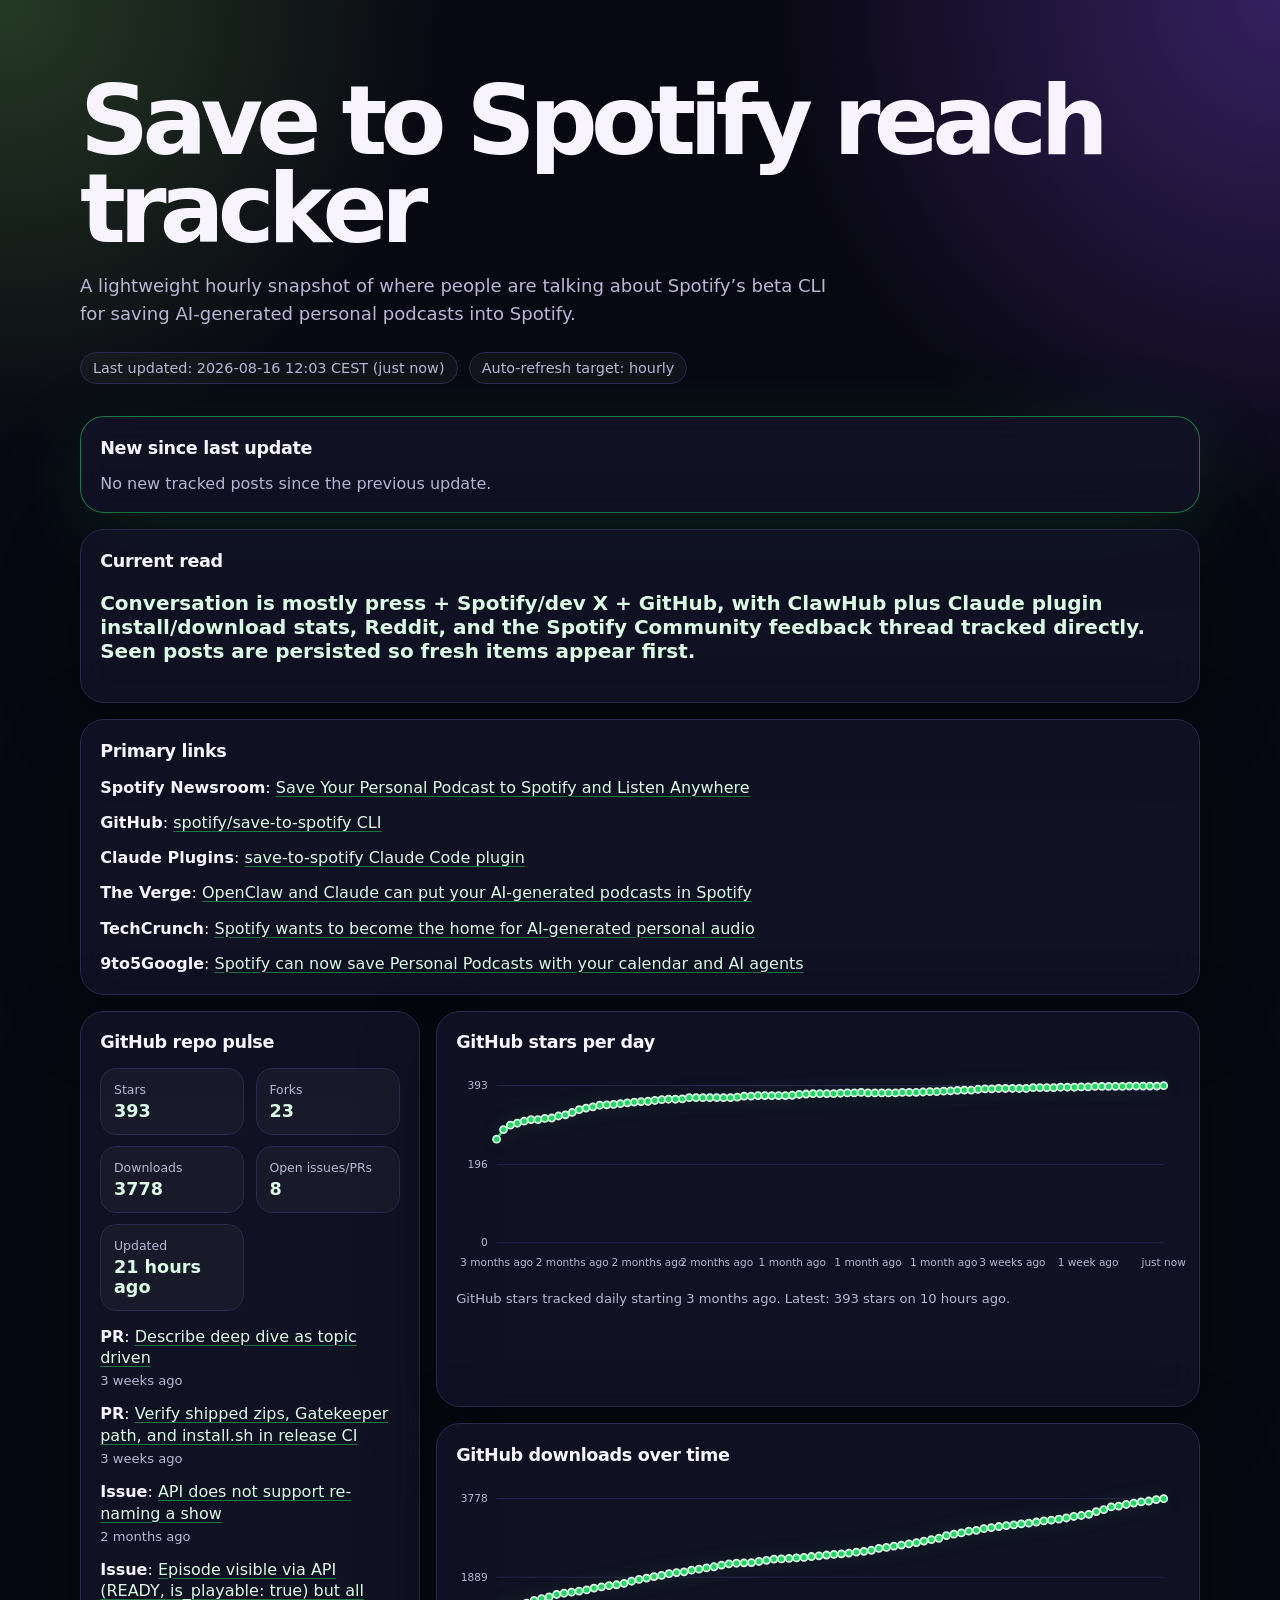
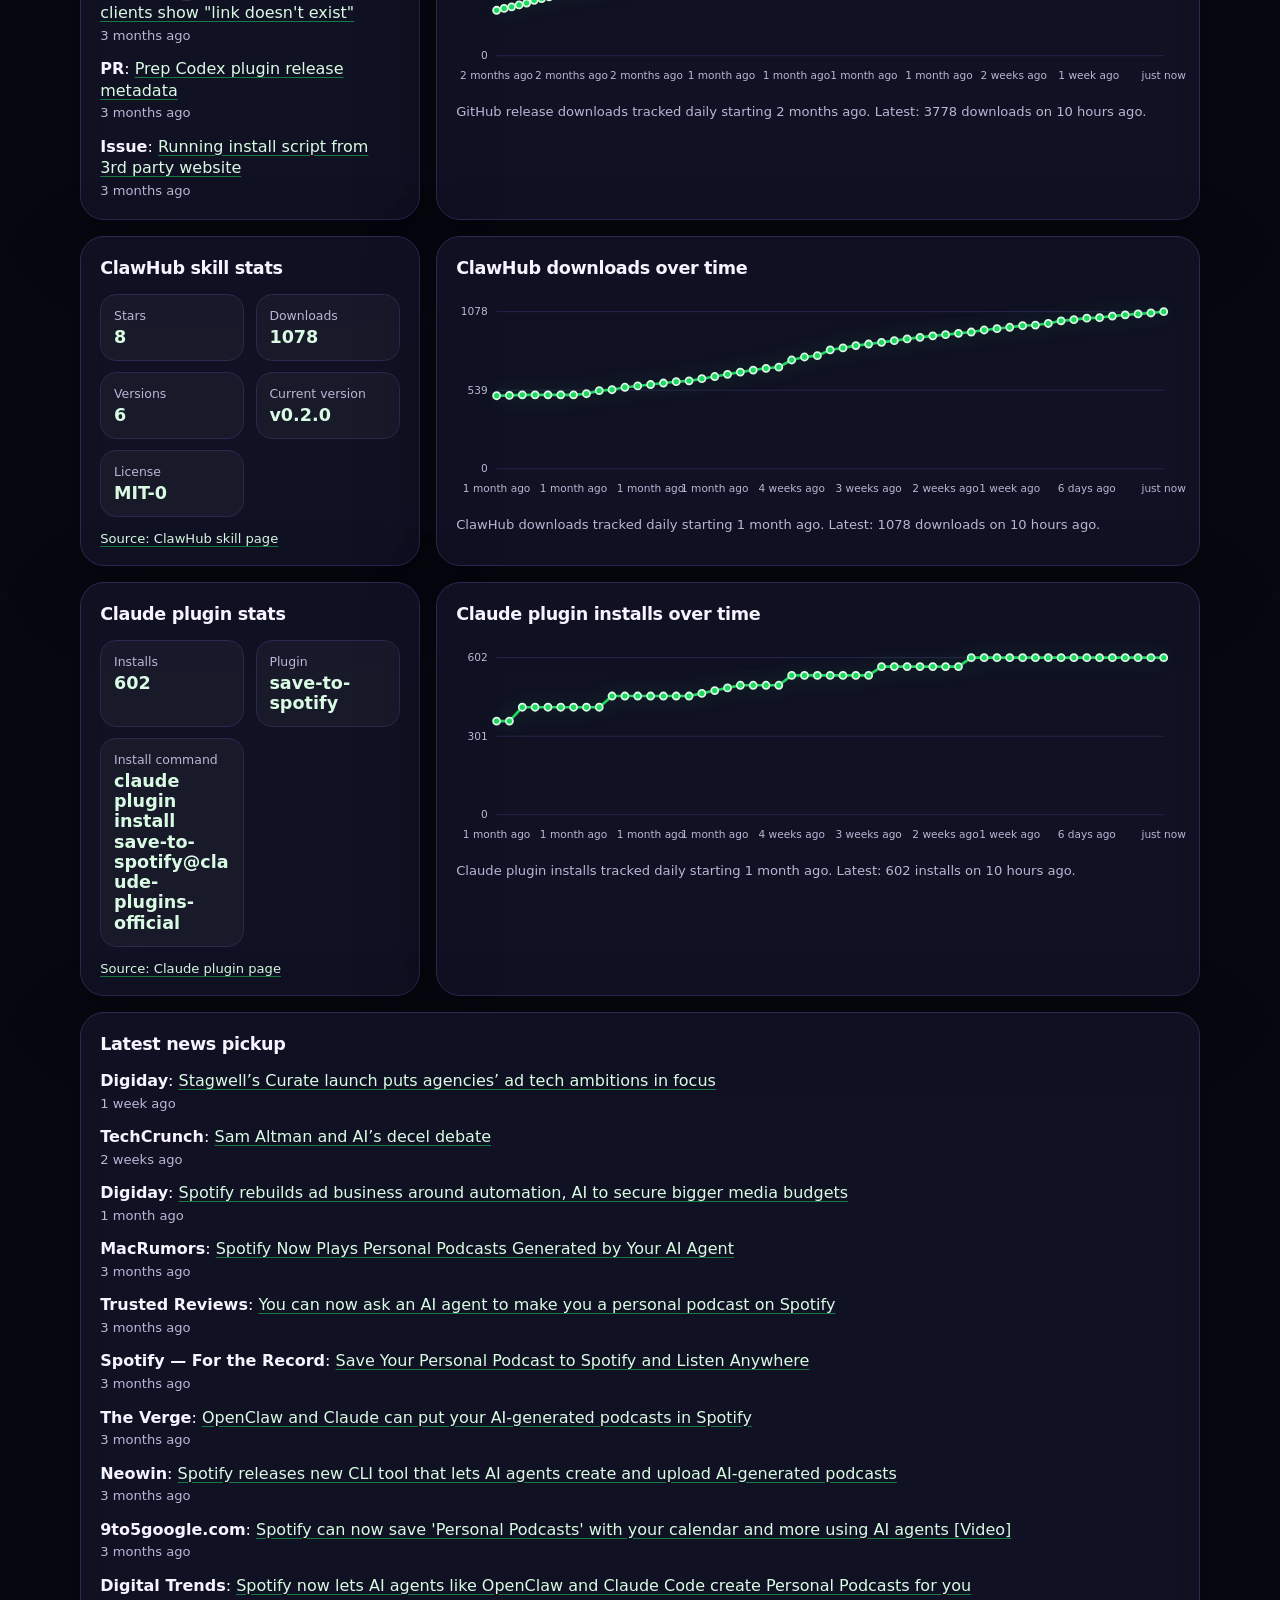
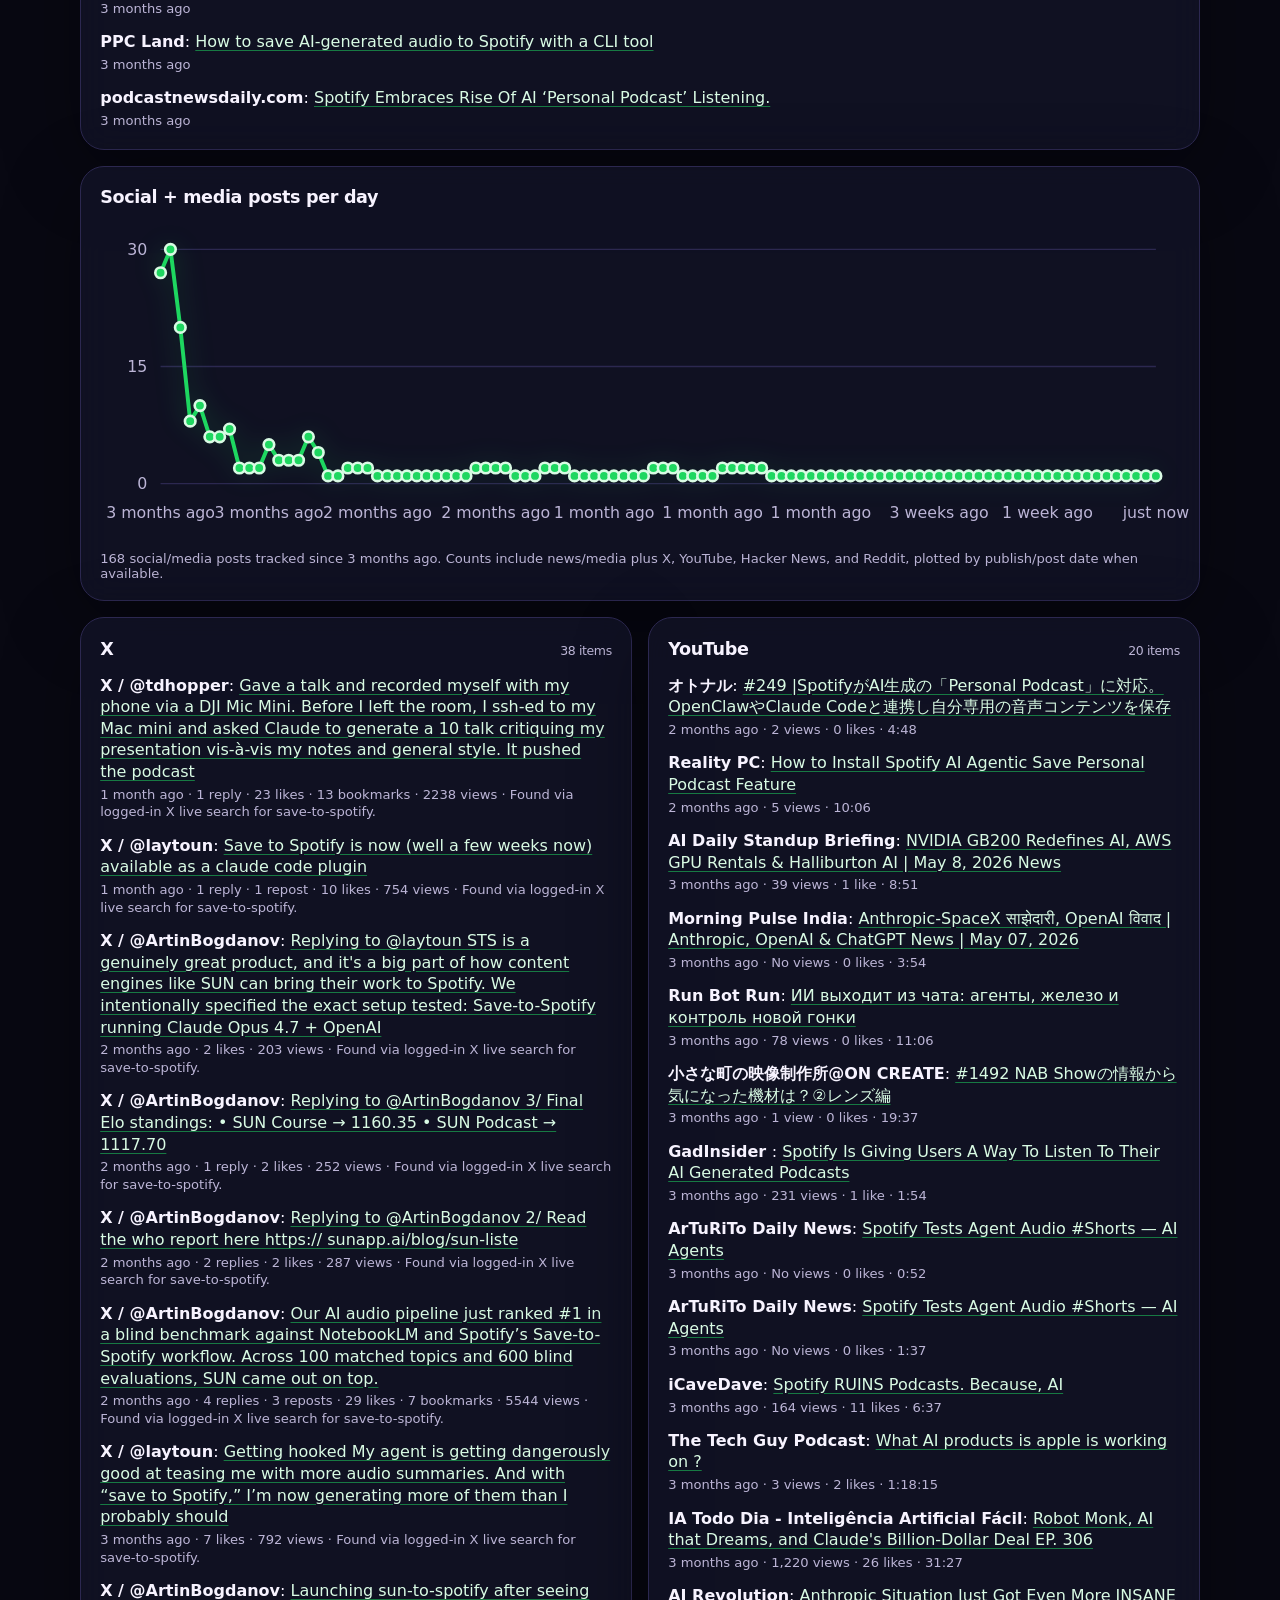
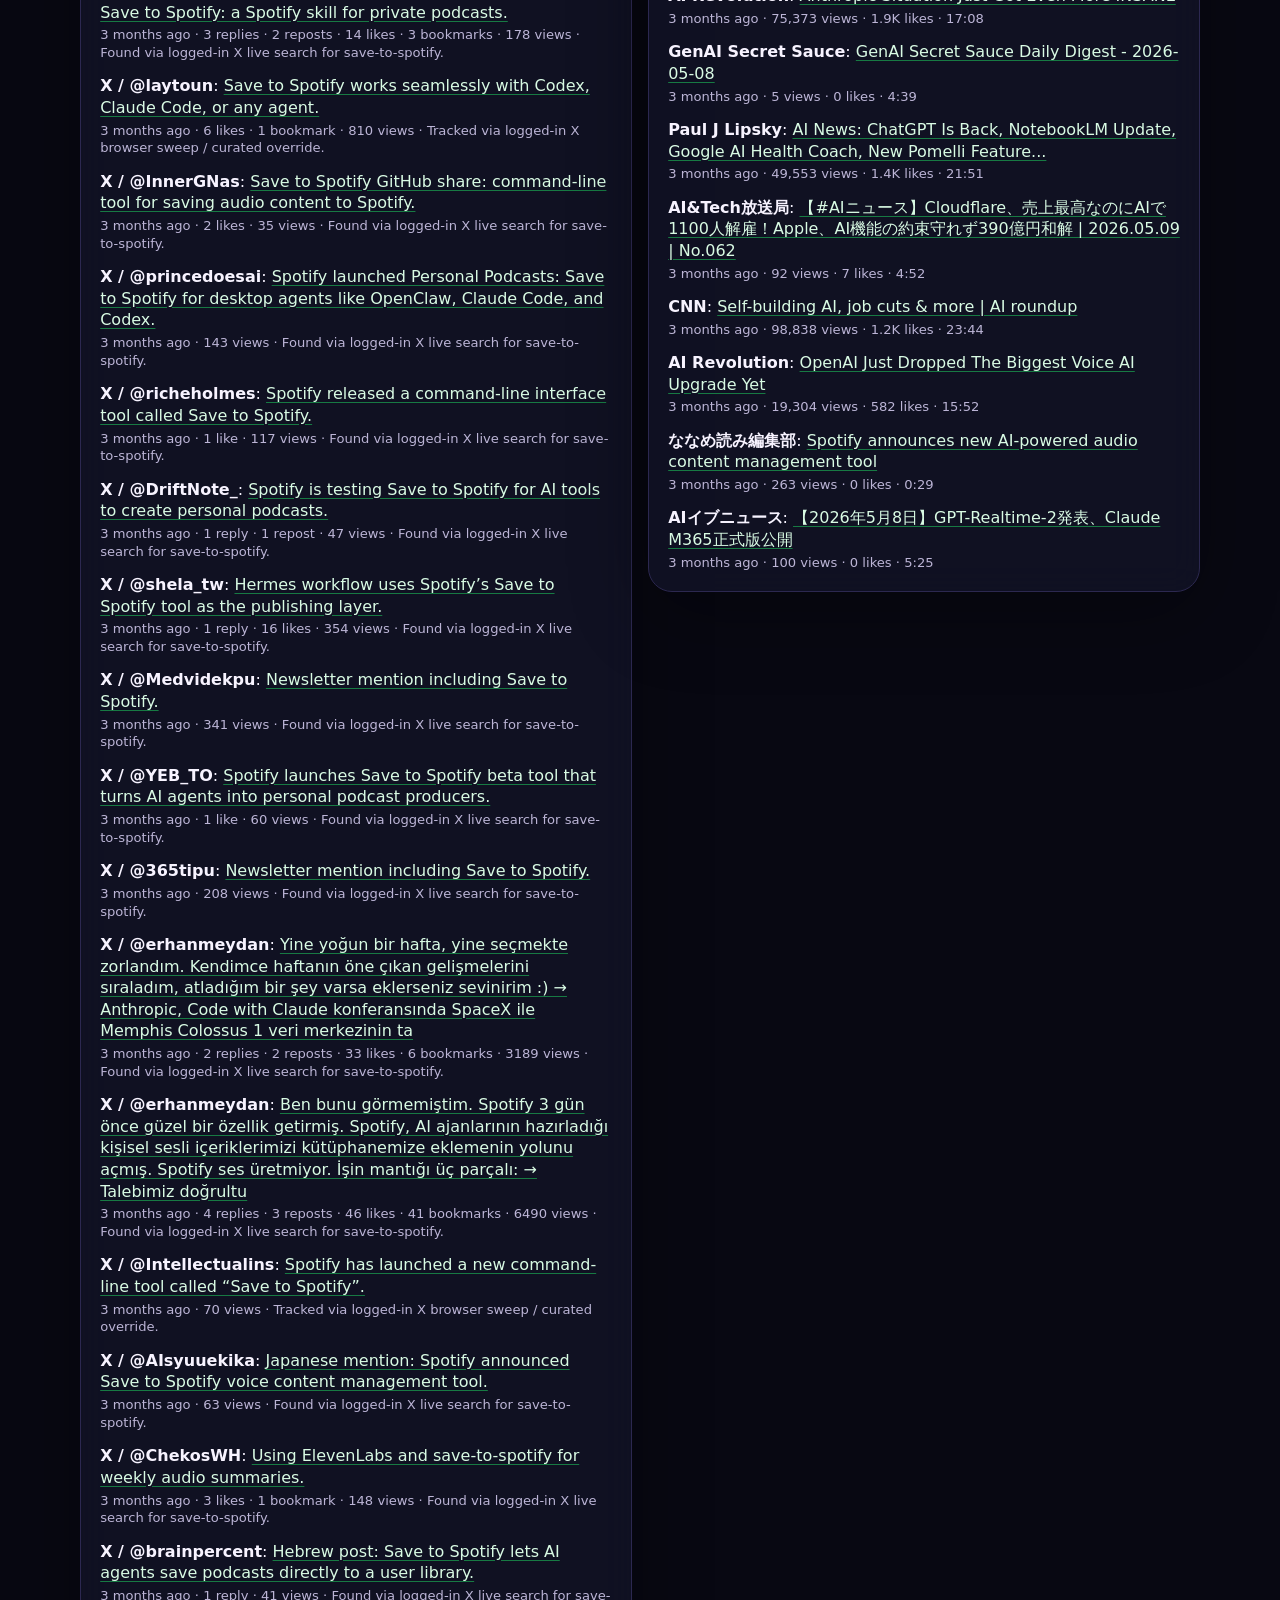
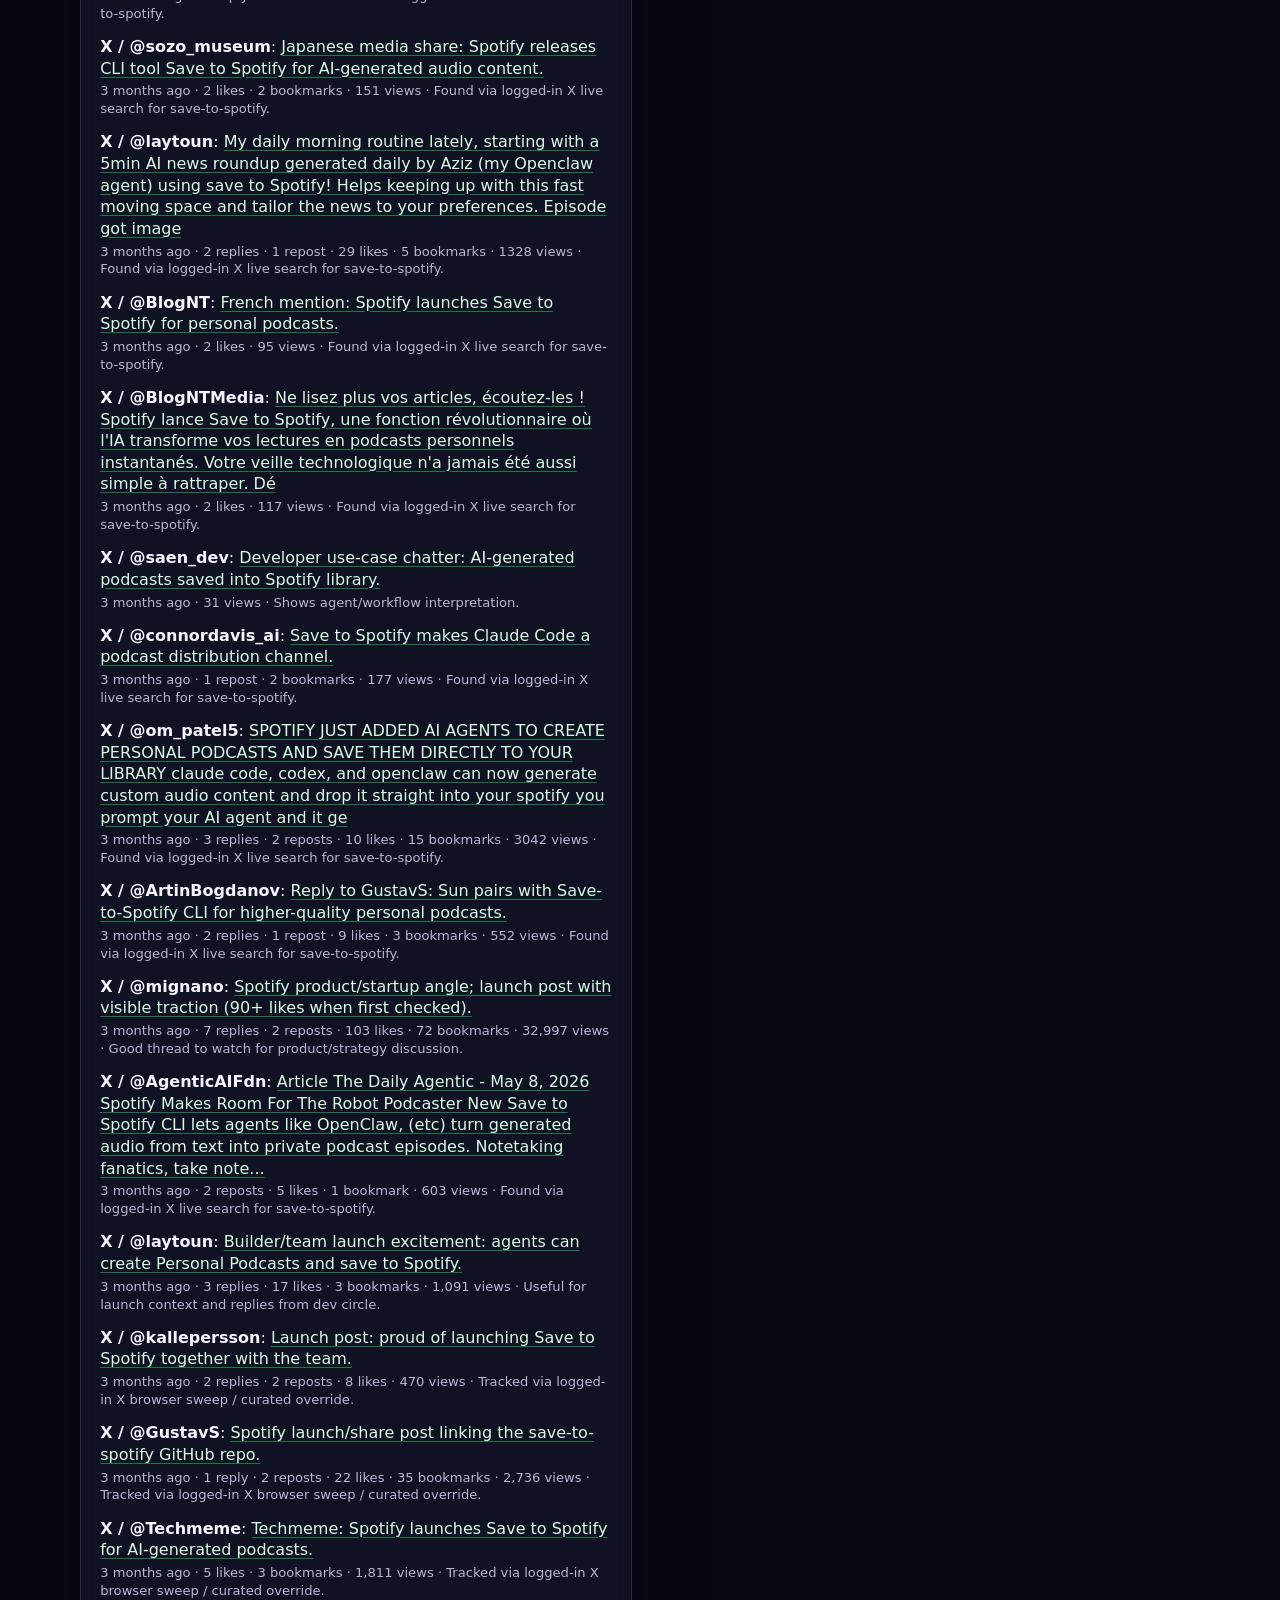
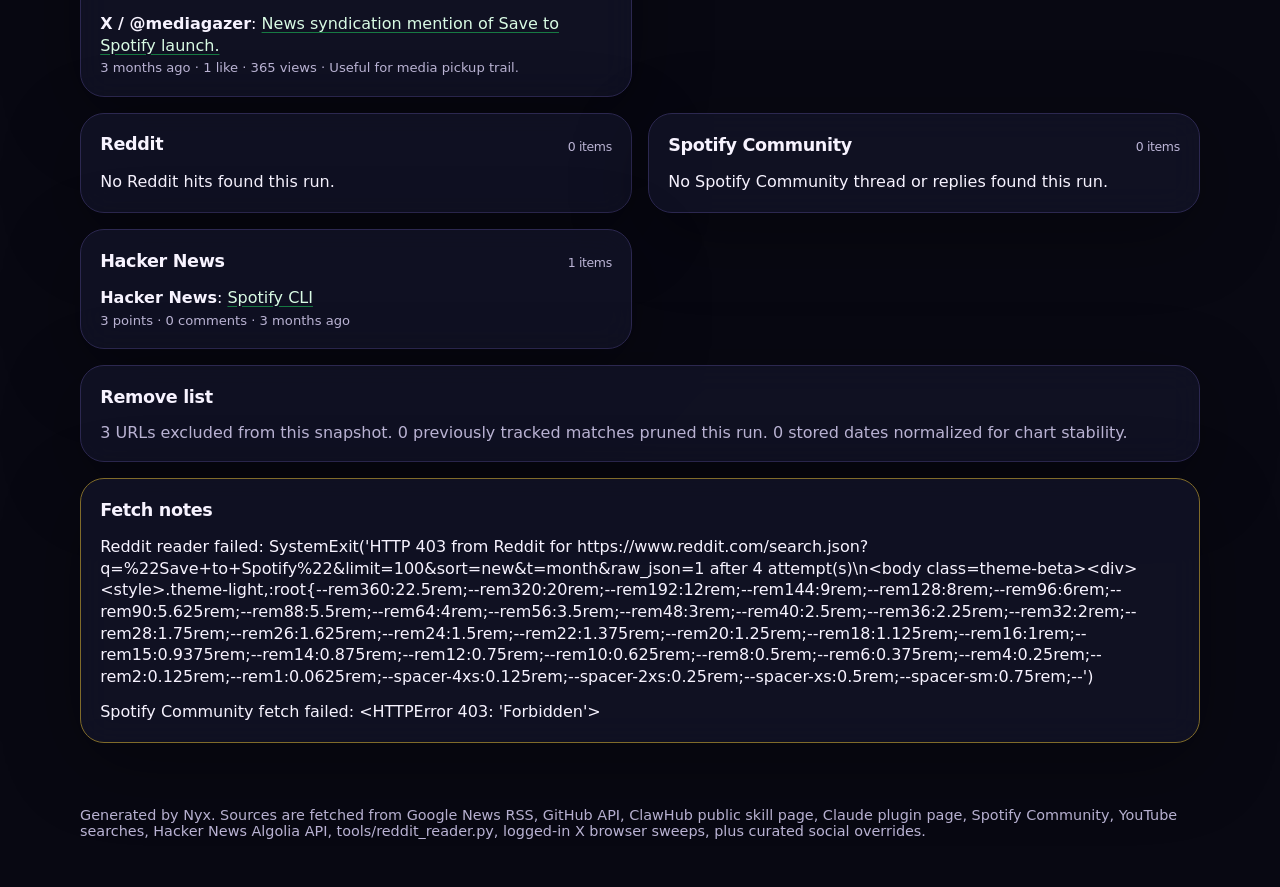
==== commit c32ff6d4: "12h snapshot update: 2026-08-16 10:03 UTC" ====
--- a/index.html
+++ b/index.html
@@ -55,7 +55,7 @@
     <h1>Save to Spotify reach tracker</h1>
     <p class="lede">A lightweight hourly snapshot of where people are talking about Spotify’s beta CLI for saving AI-generated personal podcasts into Spotify.</p>
     <div class="meta">
-      <span class="pill">Last updated: <time datetime="2026-08-15T22:03:32+00:00" title="2026-08-15 22:03 UTC">2026-08-16 00:03 CEST</time> (<time datetime="2026-08-15T22:03:32.618696+00:00" title="2026-08-15 22:03 UTC">just now</time>)</span>
+      <span class="pill">Last updated: <time datetime="2026-08-16T10:03:30+00:00" title="2026-08-16 10:03 UTC">2026-08-16 12:03 CEST</time> (<time datetime="2026-08-16T10:03:30.201393+00:00" title="2026-08-16 10:03 UTC">just now</time>)</span>
       <span class="pill">Auto-refresh target: hourly</span>
     </div>
   </header>
@@ -77,9 +77,9 @@
     <section class="tracker-row">
       <section class="card"><h2>GitHub repo pulse</h2><div class="stat-grid"><div class="stat-box"><span>Stars</span><strong>393</strong></div>
 <div class="stat-box"><span>Forks</span><strong>23</strong></div>
-<div class="stat-box"><span>Downloads</span><strong>3766</strong></div>
+<div class="stat-box"><span>Downloads</span><strong>3778</strong></div>
 <div class="stat-box"><span>Open issues/PRs</span><strong>8</strong></div>
-<div class="stat-box"><span>Updated</span><strong><time datetime="2026-08-15T12:15:57+00:00" title="2026-08-15 12:15 UTC">9 hours ago</time></strong></div></div><ul><li><strong>PR</strong>: <a href="https://github.com/spotify/save-to-spotify/pull/51" target="_blank" rel="noopener noreferrer">Describe deep dive as topic driven</a> <small><time datetime="2026-07-22T08:42:11+00:00" title="2026-07-22 08:42 UTC">3 weeks ago</time></small></li>
+<div class="stat-box"><span>Updated</span><strong><time datetime="2026-08-15T12:15:57+00:00" title="2026-08-15 12:15 UTC">21 hours ago</time></strong></div></div><ul><li><strong>PR</strong>: <a href="https://github.com/spotify/save-to-spotify/pull/51" target="_blank" rel="noopener noreferrer">Describe deep dive as topic driven</a> <small><time datetime="2026-07-22T08:42:11+00:00" title="2026-07-22 08:42 UTC">3 weeks ago</time></small></li>
 <li><strong>PR</strong>: <a href="https://github.com/spotify/save-to-spotify/pull/50" target="_blank" rel="noopener noreferrer">Verify shipped zips, Gatekeeper path, and install.sh in release CI</a> <small><time datetime="2026-07-20T09:38:55+00:00" title="2026-07-20 09:38 UTC">3 weeks ago</time></small></li>
 <li><strong>Issue</strong>: <a href="https://github.com/spotify/save-to-spotify/issues/37" target="_blank" rel="noopener noreferrer">API does not support re-naming a show</a> <small><time datetime="2026-06-08T14:01:40+00:00" title="2026-06-08 14:01 UTC">2 months ago</time></small></li>
 <li><strong>Issue</strong>: <a href="https://github.com/spotify/save-to-spotify/issues/31" target="_blank" rel="noopener noreferrer">Episode visible via API (READY, is_playable: true) but all clients show &quot;link doesn&#x27;t exist&quot;</a> <small><time datetime="2026-05-17T11:43:19+00:00" title="2026-05-17 11:43 UTC">3 months ago</time></small></li>
@@ -94,35 +94,35 @@
         <g class="chart-labels"><text x="46.0" y="224" text-anchor="middle"><title>2026-05-11</title>3 months ago</text><text x="131.7" y="224" text-anchor="middle"><title>2026-05-22</title>2 months ago</text><text x="217.5" y="224" text-anchor="middle"><title>2026-06-02</title>2 months ago</text><text x="295.4" y="224" text-anchor="middle"><title>2026-06-12</title>2 months ago</text><text x="381.1" y="224" text-anchor="middle"><title>2026-06-23</title>1 month ago</text><text x="466.9" y="224" text-anchor="middle"><title>2026-07-04</title>1 month ago</text><text x="552.6" y="224" text-anchor="middle"><title>2026-07-15</title>1 month ago</text><text x="630.5" y="224" text-anchor="middle"><title>2026-07-25</title>3 weeks ago</text><text x="716.3" y="224" text-anchor="middle"><title>2026-08-05</title>1 week ago</text><text x="802.0" y="224" text-anchor="middle"><title>2026-08-16</title>just now</text></g>
       </svg>
       <div class="chart-tooltip" aria-hidden="true"></div>
-      <small>GitHub stars tracked daily starting <time datetime="2026-05-11T00:00:00+00:00" title="2026-05-11 00:00 UTC">3 months ago</time>. Latest: 393 stars on <time datetime="2026-08-16T00:00:00+00:00" title="2026-08-16 00:00 UTC">1 hour from now</time>.</small>
+      <small>GitHub stars tracked daily starting <time datetime="2026-05-11T00:00:00+00:00" title="2026-05-11 00:00 UTC">3 months ago</time>. Latest: 393 stars on <time datetime="2026-08-16T00:00:00+00:00" title="2026-08-16 00:00 UTC">10 hours ago</time>.</small>
     </div></section>
         <section class="card"><h2>GitHub downloads over time</h2><div class="chart-wrap" role="img" aria-label="Line chart of GitHub release downloads per day">
       <svg class="line-chart" viewBox="0 0 820 240" preserveAspectRatio="xMidYMid meet">
-        <g class="chart-grid"><g><line x1="46" x2="802" y1="198.0" y2="198.0" /><text x="36" y="202.0" text-anchor="end">0</text></g><g><line x1="46" x2="802" y1="109.0" y2="109.0" /><text x="36" y="113.0" text-anchor="end">1883</text></g><g><line x1="46" x2="802" y1="20.0" y2="20.0" /><text x="36" y="24.0" text-anchor="end">3766</text></g></g>
-        <polyline points="46.0,146.3 54.5,144.2 63.0,142.4 71.5,140.2 80.0,138.1 88.5,135.0 97.0,133.0 105.5,131.2 114.0,128.4 122.4,127.0 130.9,125.8 139.4,124.5 147.9,123.2 156.4,121.1 164.9,119.6 173.4,118.4 181.9,117.4 190.4,115.8 198.9,113.3 207.4,111.3 215.9,109.7 224.4,108.0 232.9,106.7 241.4,104.8 249.9,103.5 258.4,102.6 266.9,100.8 275.3,99.5 283.8,98.2 292.3,96.9 300.8,95.0 309.3,93.5 317.8,92.8 326.3,92.4 334.8,92.2 343.3,90.9 351.8,89.6 360.3,88.3 368.8,87.9 377.3,87.3 385.8,86.9 394.3,86.3 402.8,85.2 411.3,84.4 419.8,83.6 428.2,82.8 436.7,82.2 445.2,81.3 453.7,80.4 462.2,79.4 470.7,78.1 479.2,76.1 487.7,74.9 496.2,73.6 504.7,72.2 513.2,70.8 521.7,69.4 530.2,67.6 538.7,66.0 547.2,64.5 555.7,61.5 564.2,59.8 572.7,58.4 581.1,56.4 589.6,55.4 598.1,53.6 606.6,52.4 615.1,51.1 623.6,50.1 632.1,49.4 640.6,48.1 649.1,47.3 657.6,46.0 666.1,44.7 674.6,43.8 683.1,42.8 691.6,41.4 700.1,39.7 708.6,38.6 717.1,37.3 725.6,34.2 734.0,32.0 742.5,28.8 751.0,27.8 759.5,26.0 768.0,24.5 776.5,23.2 785.0,22.2 793.5,20.6 802.0,20.0" />
-        <g class="chart-points"><g class="chart-point" tabindex="0" data-tooltip="2026-05-19: 1093 downloads" data-x="46.0" data-y="146.3"><circle class="point-dot" cx="46.0" cy="146.3" r="4" /><circle class="point-hit" cx="46.0" cy="146.3" r="12" /></g><g class="chart-point" tabindex="0" data-tooltip="2026-05-20: 1138 downloads" data-x="54.5" data-y="144.2"><circle class="point-dot" cx="54.5" cy="144.2" r="4" /><circle class="point-hit" cx="54.5" cy="144.2" r="12" /></g><g class="chart-point" tabindex="0" data-tooltip="2026-05-21: 1176 downloads" data-x="63.0" data-y="142.4"><circle class="point-dot" cx="63.0" cy="142.4" r="4" /><circle class="point-hit" cx="63.0" cy="142.4" r="12" /></g><g class="chart-point" tabindex="0" data-tooltip="2026-05-22: 1222 downloads" data-x="71.5" data-y="140.2"><circle class="point-dot" cx="71.5" cy="140.2" r="4" /><circle class="point-hit" cx="71.5" cy="140.2" r="12" /></g><g class="chart-point" tabindex="0" data-tooltip="2026-05-23: 1268 downloads" data-x="80.0" data-y="138.1"><circle class="point-dot" cx="80.0" cy="138.1" r="4" /><circle class="point-hit" cx="80.0" cy="138.1" r="12" /></g><g class="chart-point" tabindex="0" data-tooltip="2026-05-24: 1332 downloads" data-x="88.5" data-y="135.0"><circle class="point-dot" cx="88.5" cy="135.0" r="4" /><circle class="point-hit" cx="88.5" cy="135.0" r="12" /></g><g class="chart-point" tabindex="0" data-tooltip="2026-05-25: 1376 downloads" data-x="97.0" data-y="133.0"><circle class="point-dot" cx="97.0" cy="133.0" r="4" /><circle class="point-hit" cx="97.0" cy="133.0" r="12" /></g><g class="chart-point" tabindex="0" data-tooltip="2026-05-26: 1414 downloads" data-x="105.5" data-y="131.2"><circle class="point-dot" cx="105.5" cy="131.2" r="4" /><circle class="point-hit" cx="105.5" cy="131.2" r="12" /></g><g class="chart-point" tabindex="0" data-tooltip="2026-05-27: 1472 downloads" data-x="114.0" data-y="128.4"><circle class="point-dot" cx="114.0" cy="128.4" r="4" /><circle class="point-hit" cx="114.0" cy="128.4" r="12" /></g><g class="chart-point" tabindex="0" data-tooltip="2026-05-28: 1502 downloads" data-x="122.4" data-y="127.0"><circle class="point-dot" cx="122.4" cy="127.0" r="4" /><circle class="point-hit" cx="122.4" cy="127.0" r="12" /></g><g class="chart-point" tabindex="0" data-tooltip="2026-05-29: 1528 downloads" data-x="130.9" data-y="125.8"><circle class="point-dot" cx="130.9" cy="125.8" r="4" /><circle class="point-hit" cx="130.9" cy="125.8" r="12" /></g><g class="chart-point" tabindex="0" data-tooltip="2026-05-30: 1555 downloads" data-x="139.4" data-y="124.5"><circle class="point-dot" cx="139.4" cy="124.5" r="4" /><circle class="point-hit" cx="139.4" cy="124.5" r="12" /></g><g class="chart-point" tabindex="0" data-tooltip="2026-05-31: 1583 downloads" data-x="147.9" data-y="123.2"><circle class="point-dot" cx="147.9" cy="123.2" r="4" /><circle class="point-hit" cx="147.9" cy="123.2" r="12" /></g><g class="chart-point" tabindex="0" data-tooltip="2026-06-01: 1627 downloads" data-x="156.4" data-y="121.1"><circle class="point-dot" cx="156.4" cy="121.1" r="4" /><circle class="point-hit" cx="156.4" cy="121.1" r="12" /></g><g class="chart-point" tabindex="0" data-tooltip="2026-06-02: 1658 downloads" data-x="164.9" data-y="119.6"><circle class="point-dot" cx="164.9" cy="119.6" r="4" /><circle class="point-hit" cx="164.9" cy="119.6" r="12" /></g><g class="chart-point" tabindex="0" data-tooltip="2026-06-03: 1685 downloads" data-x="173.4" data-y="118.4"><circle class="point-dot" cx="173.4" cy="118.4" r="4" /><circle class="point-hit" cx="173.4" cy="118.4" r="12" /></g><g class="chart-point" tabindex="0" data-tooltip="2026-06-04: 1706 downloads" data-x="181.9" data-y="117.4"><circle class="point-dot" cx="181.9" cy="117.4" r="4" /><circle class="point-hit" cx="181.9" cy="117.4" r="12" /></g><g class="chart-point" tabindex="0" data-tooltip="2026-06-05: 1740 downloads" data-x="190.4" data-y="115.8"><circle class="point-dot" cx="190.4" cy="115.8" r="4" /><circle class="point-hit" cx="190.4" cy="115.8" r="12" /></g><g class="chart-point" tabindex="0" data-tooltip="2026-06-06: 1791 downloads" data-x="198.9" data-y="113.3"><circle class="point-dot" cx="198.9" cy="113.3" r="4" /><circle class="point-hit" cx="198.9" cy="113.3" r="12" /></g><g class="chart-point" tabindex="0" data-tooltip="2026-06-07: 1835 downloads" data-x="207.4" data-y="111.3"><circle class="point-dot" cx="207.4" cy="111.3" r="4" /><circle class="point-hit" cx="207.4" cy="111.3" r="12" /></g><g class="chart-point" tabindex="0" data-tooltip="2026-06-08: 1868 downloads" data-x="215.9" data-y="109.7"><circle class="point-dot" cx="215.9" cy="109.7" r="4" /><circle class="point-hit" cx="215.9" cy="109.7" r="12" /></g><g class="chart-point" tabindex="0" data-tooltip="2026-06-09: 1904 downloads" data-x="224.4" data-y="108.0"><circle class="point-dot" cx="224.4" cy="108.0" r="4" /><circle class="point-hit" cx="224.4" cy="108.0" r="12" /></g><g class="chart-point" tabindex="0" data-tooltip="2026-06-10: 1931 downloads" data-x="232.9" data-y="106.7"><circle class="point-dot" cx="232.9" cy="106.7" r="4" /><circle class="point-hit" cx="232.9" cy="106.7" r="12" /></g><g class="chart-point" tabindex="0" data-tooltip="2026-06-11: 1971 downloads" data-x="241.4" data-y="104.8"><circle class="point-dot" cx="241.4" cy="104.8" r="4" /><circle class="point-hit" cx="241.4" cy="104.8" r="12" /></g><g class="chart-point" tabindex="0" data-tooltip="2026-06-12: 1999 downloads" data-x="249.9" data-y="103.5"><circle class="point-dot" cx="249.9" cy="103.5" r="4" /><circle class="point-hit" cx="249.9" cy="103.5" r="12" /></g><g class="chart-point" tabindex="0" data-tooltip="2026-06-13: 2018 downloads" data-x="258.4" data-y="102.6"><circle class="point-dot" cx="258.4" cy="102.6" r="4" /><circle class="point-hit" cx="258.4" cy="102.6" r="12" /></g><g class="chart-point" tabindex="0" data-tooltip="2026-06-14: 2057 downloads" data-x="266.9" data-y="100.8"><circle class="point-dot" cx="266.9" cy="100.8" r="4" /><circle class="point-hit" cx="266.9" cy="100.8" r="12" /></g><g class="chart-point" tabindex="0" data-tooltip="2026-06-15: 2083 downloads" data-x="275.3" data-y="99.5"><circle class="point-dot" cx="275.3" cy="99.5" r="4" /><circle class="point-hit" cx="275.3" cy="99.5" r="12" /></g><g class="chart-point" tabindex="0" data-tooltip="2026-06-16: 2111 downloads" data-x="283.8" data-y="98.2"><circle class="point-dot" cx="283.8" cy="98.2" r="4" /><circle class="point-hit" cx="283.8" cy="98.2" r="12" /></g><g class="chart-point" tabindex="0" data-tooltip="2026-06-17: 2139 downloads" data-x="292.3" data-y="96.9"><circle class="point-dot" cx="292.3" cy="96.9" r="4" /><circle class="point-hit" cx="292.3" cy="96.9" r="12" /></g><g class="chart-point" tabindex="0" data-tooltip="2026-06-18: 2180 downloads" data-x="300.8" data-y="95.0"><circle class="point-dot" cx="300.8" cy="95.0" r="4" /><circle class="point-hit" cx="300.8" cy="95.0" r="12" /></g><g class="chart-point" tabindex="0" data-tooltip="2026-06-19: 2210 downloads" data-x="309.3" data-y="93.5"><circle class="point-dot" cx="309.3" cy="93.5" r="4" /><circle class="point-hit" cx="309.3" cy="93.5" r="12" /></g><g class="chart-point" tabindex="0" data-tooltip="2026-06-20: 2225 downloads" data-x="317.8" data-y="92.8"><circle class="point-dot" cx="317.8" cy="92.8" r="4" /><circle class="point-hit" cx="317.8" cy="92.8" r="12" /></g><g class="chart-point" tabindex="0" data-tooltip="2026-06-21: 2235 downloads" data-x="326.3" data-y="92.4"><circle class="point-dot" cx="326.3" cy="92.4" r="4" /><circle class="point-hit" cx="326.3" cy="92.4" r="12" /></g><g class="chart-point" tabindex="0" data-tooltip="2026-06-22: 2239 downloads" data-x="334.8" data-y="92.2"><circle class="point-dot" cx="334.8" cy="92.2" r="4" /><circle class="point-hit" cx="334.8" cy="92.2" r="12" /></g><g class="chart-point" tabindex="0" data-tooltip="2026-06-23: 2267 downloads" data-x="343.3" data-y="90.9"><circle class="point-dot" cx="343.3" cy="90.9" r="4" /><circle class="point-hit" cx="343.3" cy="90.9" r="12" /></g><g class="chart-point" tabindex="0" data-tooltip="2026-06-24: 2294 downloads" data-x="351.8" data-y="89.6"><circle class="point-dot" cx="351.8" cy="89.6" r="4" /><circle class="point-hit" cx="351.8" cy="89.6" r="12" /></g><g class="chart-point" tabindex="0" data-tooltip="2026-06-25: 2322 downloads" data-x="360.3" data-y="88.3"><circle class="point-dot" cx="360.3" cy="88.3" r="4" /><circle class="point-hit" cx="360.3" cy="88.3" r="12" /></g><g class="chart-point" tabindex="0" data-tooltip="2026-06-26: 2329 downloads" data-x="368.8" data-y="87.9"><circle class="point-dot" cx="368.8" cy="87.9" r="4" /><circle class="point-hit" cx="368.8" cy="87.9" r="12" /></g><g class="chart-point" tabindex="0" data-tooltip="2026-06-27: 2342 downloads" data-x="377.3" data-y="87.3"><circle class="point-dot" cx="377.3" cy="87.3" r="4" /><circle class="point-hit" cx="377.3" cy="87.3" r="12" /></g><g class="chart-point" tabindex="0" data-tooltip="2026-06-28: 2351 downloads" data-x="385.8" data-y="86.9"><circle class="point-dot" cx="385.8" cy="86.9" r="4" /><circle class="point-hit" cx="385.8" cy="86.9" r="12" /></g><g class="chart-point" tabindex="0" data-tooltip="2026-06-29: 2364 downloads" data-x="394.3" data-y="86.3"><circle class="point-dot" cx="394.3" cy="86.3" r="4" /><circle class="point-hit" cx="394.3" cy="86.3" r="12" /></g><g class="chart-point" tabindex="0" data-tooltip="2026-06-30: 2386 downloads" data-x="402.8" data-y="85.2"><circle class="point-dot" cx="402.8" cy="85.2" r="4" /><circle class="point-hit" cx="402.8" cy="85.2" r="12" /></g><g class="chart-point" tabindex="0" data-tooltip="2026-07-01: 2403 downloads" data-x="411.3" data-y="84.4"><circle class="point-dot" cx="411.3" cy="84.4" r="4" /><circle class="point-hit" cx="411.3" cy="84.4" r="12" /></g><g class="chart-point" tabindex="0" data-tooltip="2026-07-02: 2421 downloads" data-x="419.8" data-y="83.6"><circle class="point-dot" cx="419.8" cy="83.6" r="4" /><circle class="point-hit" cx="419.8" cy="83.6" r="12" /></g><g class="chart-point" tabindex="0" data-tooltip="2026-07-03: 2437 downloads" data-x="428.2" data-y="82.8"><circle class="point-dot" cx="428.2" cy="82.8" r="4" /><circle class="point-hit" cx="428.2" cy="82.8" r="12" /></g><g class="chart-point" tabindex="0" data-tooltip="2026-07-04: 2451 downloads" data-x="436.7" data-y="82.2"><circle class="point-dot" cx="436.7" cy="82.2" r="4" /><circle class="point-hit" cx="436.7" cy="82.2" r="12" /></g><g class="chart-point" tabindex="0" data-tooltip="2026-07-05: 2468 downloads" data-x="445.2" data-y="81.3"><circle class="point-dot" cx="445.2" cy="81.3" r="4" /><circle class="point-hit" cx="445.2" cy="81.3" r="12" /></g><g class="chart-point" tabindex="0" data-tooltip="2026-07-06: 2489 downloads" data-x="453.7" data-y="80.4"><circle class="point-dot" cx="453.7" cy="80.4" r="4" /><circle class="point-hit" cx="453.7" cy="80.4" r="12" /></g><g class="chart-point" tabindex="0" data-tooltip="2026-07-07: 2510 downloads" data-x="462.2" data-y="79.4"><circle class="point-dot" cx="462.2" cy="79.4" r="4" /><circle class="point-hit" cx="462.2" cy="79.4" r="12" /></g><g class="chart-point" tabindex="0" data-tooltip="2026-07-08: 2537 downloads" data-x="470.7" data-y="78.1"><circle class="point-dot" cx="470.7" cy="78.1" r="4" /><circle class="point-hit" cx="470.7" cy="78.1" r="12" /></g><g class="chart-point" tabindex="0" data-tooltip="2026-07-09: 2580 downloads" data-x="479.2" data-y="76.1"><circle class="point-dot" cx="479.2" cy="76.1" r="4" /><circle class="point-hit" cx="479.2" cy="76.1" r="12" /></g><g class="chart-point" tabindex="0" data-tooltip="2026-07-10: 2604 downloads" data-x="487.7" data-y="74.9"><circle class="point-dot" cx="487.7" cy="74.9" r="4" /><circle class="point-hit" cx="487.7" cy="74.9" r="12" /></g><g class="chart-point" tabindex="0" data-tooltip="2026-07-11: 2633 downloads" data-x="496.2" data-y="73.6"><circle class="point-dot" cx="496.2" cy="73.6" r="4" /><circle class="point-hit" cx="496.2" cy="73.6" r="12" /></g><g class="chart-point" tabindex="0" data-tooltip="2026-07-12: 2662 downloads" data-x="504.7" data-y="72.2"><circle class="point-dot" cx="504.7" cy="72.2" r="4" /><circle class="point-hit" cx="504.7" cy="72.2" r="12" /></g><g class="chart-point" tabindex="0" data-tooltip="2026-07-13: 2691 downloads" data-x="513.2" data-y="70.8"><circle class="point-dot" cx="513.2" cy="70.8" r="4" /><circle class="point-hit" cx="513.2" cy="70.8" r="12" /></g><g class="chart-point" tabindex="0" data-tooltip="2026-07-14: 2720 downloads" data-x="521.7" data-y="69.4"><circle class="point-dot" cx="521.7" cy="69.4" r="4" /><circle class="point-hit" cx="521.7" cy="69.4" r="12" /></g><g class="chart-point" tabindex="0" data-tooltip="2026-07-15: 2758 downloads" data-x="530.2" data-y="67.6"><circle class="point-dot" cx="530.2" cy="67.6" r="4" /><circle class="point-hit" cx="530.2" cy="67.6" r="12" /></g><g class="chart-point" tabindex="0" data-tooltip="2026-07-16: 2792 downloads" data-x="538.7" data-y="66.0"><circle class="point-dot" cx="538.7" cy="66.0" r="4" /><circle class="point-hit" cx="538.7" cy="66.0" r="12" /></g><g class="chart-point" tabindex="0" data-tooltip="2026-07-17: 2825 downloads" data-x="547.2" data-y="64.5"><circle class="point-dot" cx="547.2" cy="64.5" r="4" /><circle class="point-hit" cx="547.2" cy="64.5" r="12" /></g><g class="chart-point" tabindex="0" data-tooltip="2026-07-18: 2888 downloads" data-x="555.7" data-y="61.5"><circle class="point-dot" cx="555.7" cy="61.5" r="4" /><circle class="point-hit" cx="555.7" cy="61.5" r="12" /></g><g class="chart-point" tabindex="0" data-tooltip="2026-07-19: 2923 downloads" data-x="564.2" data-y="59.8"><circle class="point-dot" cx="564.2" cy="59.8" r="4" /><circle class="point-hit" cx="564.2" cy="59.8" r="12" /></g><g class="chart-point" tabindex="0" data-tooltip="2026-07-20: 2954 downloads" data-x="572.7" data-y="58.4"><circle class="point-dot" cx="572.7" cy="58.4" r="4" /><circle class="point-hit" cx="572.7" cy="58.4" r="12" /></g><g class="chart-point" tabindex="0" data-tooltip="2026-07-21: 2995 downloads" data-x="581.1" data-y="56.4"><circle class="point-dot" cx="581.1" cy="56.4" r="4" /><circle class="point-hit" cx="581.1" cy="56.4" r="12" /></g><g class="chart-point" tabindex="0" data-tooltip="2026-07-22: 3017 downloads" data-x="589.6" data-y="55.4"><circle class="point-dot" cx="589.6" cy="55.4" r="4" /><circle class="point-hit" cx="589.6" cy="55.4" r="12" /></g><g class="chart-point" tabindex="0" data-tooltip="2026-07-23: 3056 downloads" data-x="598.1" data-y="53.6"><circle class="point-dot" cx="598.1" cy="53.6" r="4" /><circle class="point-hit" cx="598.1" cy="53.6" r="12" /></g><g class="chart-point" tabindex="0" data-tooltip="2026-07-24: 3081 downloads" data-x="606.6" data-y="52.4"><circle class="point-dot" cx="606.6" cy="52.4" r="4" /><circle class="point-hit" cx="606.6" cy="52.4" r="12" /></g><g class="chart-point" tabindex="0" data-tooltip="2026-07-25: 3108 downloads" data-x="615.1" data-y="51.1"><circle class="point-dot" cx="615.1" cy="51.1" r="4" /><circle class="point-hit" cx="615.1" cy="51.1" r="12" /></g><g class="chart-point" tabindex="0" data-tooltip="2026-07-26: 3129 downloads" data-x="623.6" data-y="50.1"><circle class="point-dot" cx="623.6" cy="50.1" r="4" /><circle class="point-hit" cx="623.6" cy="50.1" r="12" /></g><g class="chart-point" tabindex="0" data-tooltip="2026-07-27: 3145 downloads" data-x="632.1" data-y="49.4"><circle class="point-dot" cx="632.1" cy="49.4" r="4" /><circle class="point-hit" cx="632.1" cy="49.4" r="12" /></g><g class="chart-point" tabindex="0" data-tooltip="2026-07-28: 3171 downloads" data-x="640.6" data-y="48.1"><circle class="point-dot" cx="640.6" cy="48.1" r="4" /><circle class="point-hit" cx="640.6" cy="48.1" r="12" /></g><g class="chart-point" tabindex="0" data-tooltip="2026-07-29: 3188 downloads" data-x="649.1" data-y="47.3"><circle class="point-dot" cx="649.1" cy="47.3" r="4" /><circle class="point-hit" cx="649.1" cy="47.3" r="12" /></g><g class="chart-point" tabindex="0" data-tooltip="2026-07-30: 3216 downloads" data-x="657.6" data-y="46.0"><circle class="point-dot" cx="657.6" cy="46.0" r="4" /><circle class="point-hit" cx="657.6" cy="46.0" r="12" /></g><g class="chart-point" tabindex="0" data-tooltip="2026-07-31: 3243 downloads" data-x="666.1" data-y="44.7"><circle class="point-dot" cx="666.1" cy="44.7" r="4" /><circle class="point-hit" cx="666.1" cy="44.7" r="12" /></g><g class="chart-point" tabindex="0" data-tooltip="2026-08-01: 3263 downloads" data-x="674.6" data-y="43.8"><circle class="point-dot" cx="674.6" cy="43.8" r="4" /><circle class="point-hit" cx="674.6" cy="43.8" r="12" /></g><g class="chart-point" tabindex="0" data-tooltip="2026-08-02: 3284 downloads" data-x="683.1" data-y="42.8"><circle class="point-dot" cx="683.1" cy="42.8" r="4" /><circle class="point-hit" cx="683.1" cy="42.8" r="12" /></g><g class="chart-point" tabindex="0" data-tooltip="2026-08-03: 3313 downloads" data-x="691.6" data-y="41.4"><circle class="point-dot" cx="691.6" cy="41.4" r="4" /><circle class="point-hit" cx="691.6" cy="41.4" r="12" /></g><g class="chart-point" tabindex="0" data-tooltip="2026-08-04: 3349 downloads" data-x="700.1" data-y="39.7"><circle class="point-dot" cx="700.1" cy="39.7" r="4" /><circle class="point-hit" cx="700.1" cy="39.7" r="12" /></g><g class="chart-point" tabindex="0" data-tooltip="2026-08-05: 3373 downloads" data-x="708.6" data-y="38.6"><circle class="point-dot" cx="708.6" cy="38.6" r="4" /><circle class="point-hit" cx="708.6" cy="38.6" r="12" /></g><g class="chart-point" tabindex="0" data-tooltip="2026-08-06: 3400 downloads" data-x="717.1" data-y="37.3"><circle class="point-dot" cx="717.1" cy="37.3" r="4" /><circle class="point-hit" cx="717.1" cy="37.3" r="12" /></g><g class="chart-point" tabindex="0" data-tooltip="2026-08-07: 3465 downloads" data-x="725.6" data-y="34.2"><circle class="point-dot" cx="725.6" cy="34.2" r="4" /><circle class="point-hit" cx="725.6" cy="34.2" r="12" /></g><g class="chart-point" tabindex="0" data-tooltip="2026-08-08: 3513 downloads" data-x="734.0" data-y="32.0"><circle class="point-dot" cx="734.0" cy="32.0" r="4" /><circle class="point-hit" cx="734.0" cy="32.0" r="12" /></g><g class="chart-point" tabindex="0" data-tooltip="2026-08-09: 3579 downloads" data-x="742.5" data-y="28.8"><circle class="point-dot" cx="742.5" cy="28.8" r="4" /><circle class="point-hit" cx="742.5" cy="28.8" r="12" /></g><g class="chart-point" tabindex="0" data-tooltip="2026-08-10: 3600 downloads" data-x="751.0" data-y="27.8"><circle class="point-dot" cx="751.0" cy="27.8" r="4" /><circle class="point-hit" cx="751.0" cy="27.8" r="12" /></g><g class="chart-point" tabindex="0" data-tooltip="2026-08-11: 3638 downloads" data-x="759.5" data-y="26.0"><circle class="point-dot" cx="759.5" cy="26.0" r="4" /><circle class="point-hit" cx="759.5" cy="26.0" r="12" /></g><g class="chart-point" tabindex="0" data-tooltip="2026-08-12: 3671 downloads" data-x="768.0" data-y="24.5"><circle class="point-dot" cx="768.0" cy="24.5" r="4" /><circle class="point-hit" cx="768.0" cy="24.5" r="12" /></g><g class="chart-point" tabindex="0" data-tooltip="2026-08-13: 3699 downloads" data-x="776.5" data-y="23.2"><circle class="point-dot" cx="776.5" cy="23.2" r="4" /><circle class="point-hit" cx="776.5" cy="23.2" r="12" /></g><g class="chart-point" tabindex="0" data-tooltip="2026-08-14: 3720 downloads" data-x="785.0" data-y="22.2"><circle class="point-dot" cx="785.0" cy="22.2" r="4" /><circle class="point-hit" cx="785.0" cy="22.2" r="12" /></g><g class="chart-point" tabindex="0" data-tooltip="2026-08-15: 3754 downloads" data-x="793.5" data-y="20.6"><circle class="point-dot" cx="793.5" cy="20.6" r="4" /><circle class="point-hit" cx="793.5" cy="20.6" r="12" /></g><g class="chart-point" tabindex="0" data-tooltip="2026-08-16: 3766 downloads" data-x="802.0" data-y="20.0"><circle class="point-dot" cx="802.0" cy="20.0" r="4" /><circle class="point-hit" cx="802.0" cy="20.0" r="12" /></g></g>
+        <g class="chart-grid"><g><line x1="46" x2="802" y1="198.0" y2="198.0" /><text x="36" y="202.0" text-anchor="end">0</text></g><g><line x1="46" x2="802" y1="109.0" y2="109.0" /><text x="36" y="113.0" text-anchor="end">1889</text></g><g><line x1="46" x2="802" y1="20.0" y2="20.0" /><text x="36" y="24.0" text-anchor="end">3778</text></g></g>
+        <polyline points="46.0,146.5 54.5,144.4 63.0,142.6 71.5,140.4 80.0,138.3 88.5,135.2 97.0,133.2 105.5,131.4 114.0,128.6 122.4,127.2 130.9,126.0 139.4,124.7 147.9,123.4 156.4,121.3 164.9,119.9 173.4,118.6 181.9,117.6 190.4,116.0 198.9,113.6 207.4,111.5 215.9,110.0 224.4,108.3 232.9,107.0 241.4,105.1 249.9,103.8 258.4,102.9 266.9,101.1 275.3,99.9 283.8,98.5 292.3,97.2 300.8,95.3 309.3,93.9 317.8,93.2 326.3,92.7 334.8,92.5 343.3,91.2 351.8,89.9 360.3,88.6 368.8,88.3 377.3,87.7 385.8,87.2 394.3,86.6 402.8,85.6 411.3,84.8 419.8,83.9 428.2,83.2 436.7,82.5 445.2,81.7 453.7,80.7 462.2,79.7 470.7,78.5 479.2,76.4 487.7,75.3 496.2,73.9 504.7,72.6 513.2,71.2 521.7,69.8 530.2,68.1 538.7,66.5 547.2,64.9 555.7,61.9 564.2,60.3 572.7,58.8 581.1,56.9 589.6,55.9 598.1,54.0 606.6,52.8 615.1,51.6 623.6,50.6 632.1,49.8 640.6,48.6 649.1,47.8 657.6,46.5 666.1,45.2 674.6,44.3 683.1,43.3 691.6,41.9 700.1,40.2 708.6,39.1 717.1,37.8 725.6,34.7 734.0,32.5 742.5,29.4 751.0,28.4 759.5,26.6 768.0,25.0 776.5,23.7 785.0,22.7 793.5,21.1 802.0,20.0" />
+        <g class="chart-points"><g class="chart-point" tabindex="0" data-tooltip="2026-05-19: 1093 downloads" data-x="46.0" data-y="146.5"><circle class="point-dot" cx="46.0" cy="146.5" r="4" /><circle class="point-hit" cx="46.0" cy="146.5" r="12" /></g><g class="chart-point" tabindex="0" data-tooltip="2026-05-20: 1138 downloads" data-x="54.5" data-y="144.4"><circle class="point-dot" cx="54.5" cy="144.4" r="4" /><circle class="point-hit" cx="54.5" cy="144.4" r="12" /></g><g class="chart-point" tabindex="0" data-tooltip="2026-05-21: 1176 downloads" data-x="63.0" data-y="142.6"><circle class="point-dot" cx="63.0" cy="142.6" r="4" /><circle class="point-hit" cx="63.0" cy="142.6" r="12" /></g><g class="chart-point" tabindex="0" data-tooltip="2026-05-22: 1222 downloads" data-x="71.5" data-y="140.4"><circle class="point-dot" cx="71.5" cy="140.4" r="4" /><circle class="point-hit" cx="71.5" cy="140.4" r="12" /></g><g class="chart-point" tabindex="0" data-tooltip="2026-05-23: 1268 downloads" data-x="80.0" data-y="138.3"><circle class="point-dot" cx="80.0" cy="138.3" r="4" /><circle class="point-hit" cx="80.0" cy="138.3" r="12" /></g><g class="chart-point" tabindex="0" data-tooltip="2026-05-24: 1332 downloads" data-x="88.5" data-y="135.2"><circle class="point-dot" cx="88.5" cy="135.2" r="4" /><circle class="point-hit" cx="88.5" cy="135.2" r="12" /></g><g class="chart-point" tabindex="0" data-tooltip="2026-05-25: 1376 downloads" data-x="97.0" data-y="133.2"><circle class="point-dot" cx="97.0" cy="133.2" r="4" /><circle class="point-hit" cx="97.0" cy="133.2" r="12" /></g><g class="chart-point" tabindex="0" data-tooltip="2026-05-26: 1414 downloads" data-x="105.5" data-y="131.4"><circle class="point-dot" cx="105.5" cy="131.4" r="4" /><circle class="point-hit" cx="105.5" cy="131.4" r="12" /></g><g class="chart-point" tabindex="0" data-tooltip="2026-05-27: 1472 downloads" data-x="114.0" data-y="128.6"><circle class="point-dot" cx="114.0" cy="128.6" r="4" /><circle class="point-hit" cx="114.0" cy="128.6" r="12" /></g><g class="chart-point" tabindex="0" data-tooltip="2026-05-28: 1502 downloads" data-x="122.4" data-y="127.2"><circle class="point-dot" cx="122.4" cy="127.2" r="4" /><circle class="point-hit" cx="122.4" cy="127.2" r="12" /></g><g class="chart-point" tabindex="0" data-tooltip="2026-05-29: 1528 downloads" data-x="130.9" data-y="126.0"><circle class="point-dot" cx="130.9" cy="126.0" r="4" /><circle class="point-hit" cx="130.9" cy="126.0" r="12" /></g><g class="chart-point" tabindex="0" data-tooltip="2026-05-30: 1555 downloads" data-x="139.4" data-y="124.7"><circle class="point-dot" cx="139.4" cy="124.7" r="4" /><circle class="point-hit" cx="139.4" cy="124.7" r="12" /></g><g class="chart-point" tabindex="0" data-tooltip="2026-05-31: 1583 downloads" data-x="147.9" data-y="123.4"><circle class="point-dot" cx="147.9" cy="123.4" r="4" /><circle class="point-hit" cx="147.9" cy="123.4" r="12" /></g><g class="chart-point" tabindex="0" data-tooltip="2026-06-01: 1627 downloads" data-x="156.4" data-y="121.3"><circle class="point-dot" cx="156.4" cy="121.3" r="4" /><circle class="point-hit" cx="156.4" cy="121.3" r="12" /></g><g class="chart-point" tabindex="0" data-tooltip="2026-06-02: 1658 downloads" data-x="164.9" data-y="119.9"><circle class="point-dot" cx="164.9" cy="119.9" r="4" /><circle class="point-hit" cx="164.9" cy="119.9" r="12" /></g><g class="chart-point" tabindex="0" data-tooltip="2026-06-03: 1685 downloads" data-x="173.4" data-y="118.6"><circle class="point-dot" cx="173.4" cy="118.6" r="4" /><circle class="point-hit" cx="173.4" cy="118.6" r="12" /></g><g class="chart-point" tabindex="0" data-tooltip="2026-06-04: 1706 downloads" data-x="181.9" data-y="117.6"><circle class="point-dot" cx="181.9" cy="117.6" r="4" /><circle class="point-hit" cx="181.9" cy="117.6" r="12" /></g><g class="chart-point" tabindex="0" data-tooltip="2026-06-05: 1740 downloads" data-x="190.4" data-y="116.0"><circle class="point-dot" cx="190.4" cy="116.0" r="4" /><circle class="point-hit" cx="190.4" cy="116.0" r="12" /></g><g class="chart-point" tabindex="0" data-tooltip="2026-06-06: 1791 downloads" data-x="198.9" data-y="113.6"><circle class="point-dot" cx="198.9" cy="113.6" r="4" /><circle class="point-hit" cx="198.9" cy="113.6" r="12" /></g><g class="chart-point" tabindex="0" data-tooltip="2026-06-07: 1835 downloads" data-x="207.4" data-y="111.5"><circle class="point-dot" cx="207.4" cy="111.5" r="4" /><circle class="point-hit" cx="207.4" cy="111.5" r="12" /></g><g class="chart-point" tabindex="0" data-tooltip="2026-06-08: 1868 downloads" data-x="215.9" data-y="110.0"><circle class="point-dot" cx="215.9" cy="110.0" r="4" /><circle class="point-hit" cx="215.9" cy="110.0" r="12" /></g><g class="chart-point" tabindex="0" data-tooltip="2026-06-09: 1904 downloads" data-x="224.4" data-y="108.3"><circle class="point-dot" cx="224.4" cy="108.3" r="4" /><circle class="point-hit" cx="224.4" cy="108.3" r="12" /></g><g class="chart-point" tabindex="0" data-tooltip="2026-06-10: 1931 downloads" data-x="232.9" data-y="107.0"><circle class="point-dot" cx="232.9" cy="107.0" r="4" /><circle class="point-hit" cx="232.9" cy="107.0" r="12" /></g><g class="chart-point" tabindex="0" data-tooltip="2026-06-11: 1971 downloads" data-x="241.4" data-y="105.1"><circle class="point-dot" cx="241.4" cy="105.1" r="4" /><circle class="point-hit" cx="241.4" cy="105.1" r="12" /></g><g class="chart-point" tabindex="0" data-tooltip="2026-06-12: 1999 downloads" data-x="249.9" data-y="103.8"><circle class="point-dot" cx="249.9" cy="103.8" r="4" /><circle class="point-hit" cx="249.9" cy="103.8" r="12" /></g><g class="chart-point" tabindex="0" data-tooltip="2026-06-13: 2018 downloads" data-x="258.4" data-y="102.9"><circle class="point-dot" cx="258.4" cy="102.9" r="4" /><circle class="point-hit" cx="258.4" cy="102.9" r="12" /></g><g class="chart-point" tabindex="0" data-tooltip="2026-06-14: 2057 downloads" data-x="266.9" data-y="101.1"><circle class="point-dot" cx="266.9" cy="101.1" r="4" /><circle class="point-hit" cx="266.9" cy="101.1" r="12" /></g><g class="chart-point" tabindex="0" data-tooltip="2026-06-15: 2083 downloads" data-x="275.3" data-y="99.9"><circle class="point-dot" cx="275.3" cy="99.9" r="4" /><circle class="point-hit" cx="275.3" cy="99.9" r="12" /></g><g class="chart-point" tabindex="0" data-tooltip="2026-06-16: 2111 downloads" data-x="283.8" data-y="98.5"><circle class="point-dot" cx="283.8" cy="98.5" r="4" /><circle class="point-hit" cx="283.8" cy="98.5" r="12" /></g><g class="chart-point" tabindex="0" data-tooltip="2026-06-17: 2139 downloads" data-x="292.3" data-y="97.2"><circle class="point-dot" cx="292.3" cy="97.2" r="4" /><circle class="point-hit" cx="292.3" cy="97.2" r="12" /></g><g class="chart-point" tabindex="0" data-tooltip="2026-06-18: 2180 downloads" data-x="300.8" data-y="95.3"><circle class="point-dot" cx="300.8" cy="95.3" r="4" /><circle class="point-hit" cx="300.8" cy="95.3" r="12" /></g><g class="chart-point" tabindex="0" data-tooltip="2026-06-19: 2210 downloads" data-x="309.3" data-y="93.9"><circle class="point-dot" cx="309.3" cy="93.9" r="4" /><circle class="point-hit" cx="309.3" cy="93.9" r="12" /></g><g class="chart-point" tabindex="0" data-tooltip="2026-06-20: 2225 downloads" data-x="317.8" data-y="93.2"><circle class="point-dot" cx="317.8" cy="93.2" r="4" /><circle class="point-hit" cx="317.8" cy="93.2" r="12" /></g><g class="chart-point" tabindex="0" data-tooltip="2026-06-21: 2235 downloads" data-x="326.3" data-y="92.7"><circle class="point-dot" cx="326.3" cy="92.7" r="4" /><circle class="point-hit" cx="326.3" cy="92.7" r="12" /></g><g class="chart-point" tabindex="0" data-tooltip="2026-06-22: 2239 downloads" data-x="334.8" data-y="92.5"><circle class="point-dot" cx="334.8" cy="92.5" r="4" /><circle class="point-hit" cx="334.8" cy="92.5" r="12" /></g><g class="chart-point" tabindex="0" data-tooltip="2026-06-23: 2267 downloads" data-x="343.3" data-y="91.2"><circle class="point-dot" cx="343.3" cy="91.2" r="4" /><circle class="point-hit" cx="343.3" cy="91.2" r="12" /></g><g class="chart-point" tabindex="0" data-tooltip="2026-06-24: 2294 downloads" data-x="351.8" data-y="89.9"><circle class="point-dot" cx="351.8" cy="89.9" r="4" /><circle class="point-hit" cx="351.8" cy="89.9" r="12" /></g><g class="chart-point" tabindex="0" data-tooltip="2026-06-25: 2322 downloads" data-x="360.3" data-y="88.6"><circle class="point-dot" cx="360.3" cy="88.6" r="4" /><circle class="point-hit" cx="360.3" cy="88.6" r="12" /></g><g class="chart-point" tabindex="0" data-tooltip="2026-06-26: 2329 downloads" data-x="368.8" data-y="88.3"><circle class="point-dot" cx="368.8" cy="88.3" r="4" /><circle class="point-hit" cx="368.8" cy="88.3" r="12" /></g><g class="chart-point" tabindex="0" data-tooltip="2026-06-27: 2342 downloads" data-x="377.3" data-y="87.7"><circle class="point-dot" cx="377.3" cy="87.7" r="4" /><circle class="point-hit" cx="377.3" cy="87.7" r="12" /></g><g class="chart-point" tabindex="0" data-tooltip="2026-06-28: 2351 downloads" data-x="385.8" data-y="87.2"><circle class="point-dot" cx="385.8" cy="87.2" r="4" /><circle class="point-hit" cx="385.8" cy="87.2" r="12" /></g><g class="chart-point" tabindex="0" data-tooltip="2026-06-29: 2364 downloads" data-x="394.3" data-y="86.6"><circle class="point-dot" cx="394.3" cy="86.6" r="4" /><circle class="point-hit" cx="394.3" cy="86.6" r="12" /></g><g class="chart-point" tabindex="0" data-tooltip="2026-06-30: 2386 downloads" data-x="402.8" data-y="85.6"><circle class="point-dot" cx="402.8" cy="85.6" r="4" /><circle class="point-hit" cx="402.8" cy="85.6" r="12" /></g><g class="chart-point" tabindex="0" data-tooltip="2026-07-01: 2403 downloads" data-x="411.3" data-y="84.8"><circle class="point-dot" cx="411.3" cy="84.8" r="4" /><circle class="point-hit" cx="411.3" cy="84.8" r="12" /></g><g class="chart-point" tabindex="0" data-tooltip="2026-07-02: 2421 downloads" data-x="419.8" data-y="83.9"><circle class="point-dot" cx="419.8" cy="83.9" r="4" /><circle class="point-hit" cx="419.8" cy="83.9" r="12" /></g><g class="chart-point" tabindex="0" data-tooltip="2026-07-03: 2437 downloads" data-x="428.2" data-y="83.2"><circle class="point-dot" cx="428.2" cy="83.2" r="4" /><circle class="point-hit" cx="428.2" cy="83.2" r="12" /></g><g class="chart-point" tabindex="0" data-tooltip="2026-07-04: 2451 downloads" data-x="436.7" data-y="82.5"><circle class="point-dot" cx="436.7" cy="82.5" r="4" /><circle class="point-hit" cx="436.7" cy="82.5" r="12" /></g><g class="chart-point" tabindex="0" data-tooltip="2026-07-05: 2468 downloads" data-x="445.2" data-y="81.7"><circle class="point-dot" cx="445.2" cy="81.7" r="4" /><circle class="point-hit" cx="445.2" cy="81.7" r="12" /></g><g class="chart-point" tabindex="0" data-tooltip="2026-07-06: 2489 downloads" data-x="453.7" data-y="80.7"><circle class="point-dot" cx="453.7" cy="80.7" r="4" /><circle class="point-hit" cx="453.7" cy="80.7" r="12" /></g><g class="chart-point" tabindex="0" data-tooltip="2026-07-07: 2510 downloads" data-x="462.2" data-y="79.7"><circle class="point-dot" cx="462.2" cy="79.7" r="4" /><circle class="point-hit" cx="462.2" cy="79.7" r="12" /></g><g class="chart-point" tabindex="0" data-tooltip="2026-07-08: 2537 downloads" data-x="470.7" data-y="78.5"><circle class="point-dot" cx="470.7" cy="78.5" r="4" /><circle class="point-hit" cx="470.7" cy="78.5" r="12" /></g><g class="chart-point" tabindex="0" data-tooltip="2026-07-09: 2580 downloads" data-x="479.2" data-y="76.4"><circle class="point-dot" cx="479.2" cy="76.4" r="4" /><circle class="point-hit" cx="479.2" cy="76.4" r="12" /></g><g class="chart-point" tabindex="0" data-tooltip="2026-07-10: 2604 downloads" data-x="487.7" data-y="75.3"><circle class="point-dot" cx="487.7" cy="75.3" r="4" /><circle class="point-hit" cx="487.7" cy="75.3" r="12" /></g><g class="chart-point" tabindex="0" data-tooltip="2026-07-11: 2633 downloads" data-x="496.2" data-y="73.9"><circle class="point-dot" cx="496.2" cy="73.9" r="4" /><circle class="point-hit" cx="496.2" cy="73.9" r="12" /></g><g class="chart-point" tabindex="0" data-tooltip="2026-07-12: 2662 downloads" data-x="504.7" data-y="72.6"><circle class="point-dot" cx="504.7" cy="72.6" r="4" /><circle class="point-hit" cx="504.7" cy="72.6" r="12" /></g><g class="chart-point" tabindex="0" data-tooltip="2026-07-13: 2691 downloads" data-x="513.2" data-y="71.2"><circle class="point-dot" cx="513.2" cy="71.2" r="4" /><circle class="point-hit" cx="513.2" cy="71.2" r="12" /></g><g class="chart-point" tabindex="0" data-tooltip="2026-07-14: 2720 downloads" data-x="521.7" data-y="69.8"><circle class="point-dot" cx="521.7" cy="69.8" r="4" /><circle class="point-hit" cx="521.7" cy="69.8" r="12" /></g><g class="chart-point" tabindex="0" data-tooltip="2026-07-15: 2758 downloads" data-x="530.2" data-y="68.1"><circle class="point-dot" cx="530.2" cy="68.1" r="4" /><circle class="point-hit" cx="530.2" cy="68.1" r="12" /></g><g class="chart-point" tabindex="0" data-tooltip="2026-07-16: 2792 downloads" data-x="538.7" data-y="66.5"><circle class="point-dot" cx="538.7" cy="66.5" r="4" /><circle class="point-hit" cx="538.7" cy="66.5" r="12" /></g><g class="chart-point" tabindex="0" data-tooltip="2026-07-17: 2825 downloads" data-x="547.2" data-y="64.9"><circle class="point-dot" cx="547.2" cy="64.9" r="4" /><circle class="point-hit" cx="547.2" cy="64.9" r="12" /></g><g class="chart-point" tabindex="0" data-tooltip="2026-07-18: 2888 downloads" data-x="555.7" data-y="61.9"><circle class="point-dot" cx="555.7" cy="61.9" r="4" /><circle class="point-hit" cx="555.7" cy="61.9" r="12" /></g><g class="chart-point" tabindex="0" data-tooltip="2026-07-19: 2923 downloads" data-x="564.2" data-y="60.3"><circle class="point-dot" cx="564.2" cy="60.3" r="4" /><circle class="point-hit" cx="564.2" cy="60.3" r="12" /></g><g class="chart-point" tabindex="0" data-tooltip="2026-07-20: 2954 downloads" data-x="572.7" data-y="58.8"><circle class="point-dot" cx="572.7" cy="58.8" r="4" /><circle class="point-hit" cx="572.7" cy="58.8" r="12" /></g><g class="chart-point" tabindex="0" data-tooltip="2026-07-21: 2995 downloads" data-x="581.1" data-y="56.9"><circle class="point-dot" cx="581.1" cy="56.9" r="4" /><circle class="point-hit" cx="581.1" cy="56.9" r="12" /></g><g class="chart-point" tabindex="0" data-tooltip="2026-07-22: 3017 downloads" data-x="589.6" data-y="55.9"><circle class="point-dot" cx="589.6" cy="55.9" r="4" /><circle class="point-hit" cx="589.6" cy="55.9" r="12" /></g><g class="chart-point" tabindex="0" data-tooltip="2026-07-23: 3056 downloads" data-x="598.1" data-y="54.0"><circle class="point-dot" cx="598.1" cy="54.0" r="4" /><circle class="point-hit" cx="598.1" cy="54.0" r="12" /></g><g class="chart-point" tabindex="0" data-tooltip="2026-07-24: 3081 downloads" data-x="606.6" data-y="52.8"><circle class="point-dot" cx="606.6" cy="52.8" r="4" /><circle class="point-hit" cx="606.6" cy="52.8" r="12" /></g><g class="chart-point" tabindex="0" data-tooltip="2026-07-25: 3108 downloads" data-x="615.1" data-y="51.6"><circle class="point-dot" cx="615.1" cy="51.6" r="4" /><circle class="point-hit" cx="615.1" cy="51.6" r="12" /></g><g class="chart-point" tabindex="0" data-tooltip="2026-07-26: 3129 downloads" data-x="623.6" data-y="50.6"><circle class="point-dot" cx="623.6" cy="50.6" r="4" /><circle class="point-hit" cx="623.6" cy="50.6" r="12" /></g><g class="chart-point" tabindex="0" data-tooltip="2026-07-27: 3145 downloads" data-x="632.1" data-y="49.8"><circle class="point-dot" cx="632.1" cy="49.8" r="4" /><circle class="point-hit" cx="632.1" cy="49.8" r="12" /></g><g class="chart-point" tabindex="0" data-tooltip="2026-07-28: 3171 downloads" data-x="640.6" data-y="48.6"><circle class="point-dot" cx="640.6" cy="48.6" r="4" /><circle class="point-hit" cx="640.6" cy="48.6" r="12" /></g><g class="chart-point" tabindex="0" data-tooltip="2026-07-29: 3188 downloads" data-x="649.1" data-y="47.8"><circle class="point-dot" cx="649.1" cy="47.8" r="4" /><circle class="point-hit" cx="649.1" cy="47.8" r="12" /></g><g class="chart-point" tabindex="0" data-tooltip="2026-07-30: 3216 downloads" data-x="657.6" data-y="46.5"><circle class="point-dot" cx="657.6" cy="46.5" r="4" /><circle class="point-hit" cx="657.6" cy="46.5" r="12" /></g><g class="chart-point" tabindex="0" data-tooltip="2026-07-31: 3243 downloads" data-x="666.1" data-y="45.2"><circle class="point-dot" cx="666.1" cy="45.2" r="4" /><circle class="point-hit" cx="666.1" cy="45.2" r="12" /></g><g class="chart-point" tabindex="0" data-tooltip="2026-08-01: 3263 downloads" data-x="674.6" data-y="44.3"><circle class="point-dot" cx="674.6" cy="44.3" r="4" /><circle class="point-hit" cx="674.6" cy="44.3" r="12" /></g><g class="chart-point" tabindex="0" data-tooltip="2026-08-02: 3284 downloads" data-x="683.1" data-y="43.3"><circle class="point-dot" cx="683.1" cy="43.3" r="4" /><circle class="point-hit" cx="683.1" cy="43.3" r="12" /></g><g class="chart-point" tabindex="0" data-tooltip="2026-08-03: 3313 downloads" data-x="691.6" data-y="41.9"><circle class="point-dot" cx="691.6" cy="41.9" r="4" /><circle class="point-hit" cx="691.6" cy="41.9" r="12" /></g><g class="chart-point" tabindex="0" data-tooltip="2026-08-04: 3349 downloads" data-x="700.1" data-y="40.2"><circle class="point-dot" cx="700.1" cy="40.2" r="4" /><circle class="point-hit" cx="700.1" cy="40.2" r="12" /></g><g class="chart-point" tabindex="0" data-tooltip="2026-08-05: 3373 downloads" data-x="708.6" data-y="39.1"><circle class="point-dot" cx="708.6" cy="39.1" r="4" /><circle class="point-hit" cx="708.6" cy="39.1" r="12" /></g><g class="chart-point" tabindex="0" data-tooltip="2026-08-06: 3400 downloads" data-x="717.1" data-y="37.8"><circle class="point-dot" cx="717.1" cy="37.8" r="4" /><circle class="point-hit" cx="717.1" cy="37.8" r="12" /></g><g class="chart-point" tabindex="0" data-tooltip="2026-08-07: 3465 downloads" data-x="725.6" data-y="34.7"><circle class="point-dot" cx="725.6" cy="34.7" r="4" /><circle class="point-hit" cx="725.6" cy="34.7" r="12" /></g><g class="chart-point" tabindex="0" data-tooltip="2026-08-08: 3513 downloads" data-x="734.0" data-y="32.5"><circle class="point-dot" cx="734.0" cy="32.5" r="4" /><circle class="point-hit" cx="734.0" cy="32.5" r="12" /></g><g class="chart-point" tabindex="0" data-tooltip="2026-08-09: 3579 downloads" data-x="742.5" data-y="29.4"><circle class="point-dot" cx="742.5" cy="29.4" r="4" /><circle class="point-hit" cx="742.5" cy="29.4" r="12" /></g><g class="chart-point" tabindex="0" data-tooltip="2026-08-10: 3600 downloads" data-x="751.0" data-y="28.4"><circle class="point-dot" cx="751.0" cy="28.4" r="4" /><circle class="point-hit" cx="751.0" cy="28.4" r="12" /></g><g class="chart-point" tabindex="0" data-tooltip="2026-08-11: 3638 downloads" data-x="759.5" data-y="26.6"><circle class="point-dot" cx="759.5" cy="26.6" r="4" /><circle class="point-hit" cx="759.5" cy="26.6" r="12" /></g><g class="chart-point" tabindex="0" data-tooltip="2026-08-12: 3671 downloads" data-x="768.0" data-y="25.0"><circle class="point-dot" cx="768.0" cy="25.0" r="4" /><circle class="point-hit" cx="768.0" cy="25.0" r="12" /></g><g class="chart-point" tabindex="0" data-tooltip="2026-08-13: 3699 downloads" data-x="776.5" data-y="23.7"><circle class="point-dot" cx="776.5" cy="23.7" r="4" /><circle class="point-hit" cx="776.5" cy="23.7" r="12" /></g><g class="chart-point" tabindex="0" data-tooltip="2026-08-14: 3720 downloads" data-x="785.0" data-y="22.7"><circle class="point-dot" cx="785.0" cy="22.7" r="4" /><circle class="point-hit" cx="785.0" cy="22.7" r="12" /></g><g class="chart-point" tabindex="0" data-tooltip="2026-08-15: 3754 downloads" data-x="793.5" data-y="21.1"><circle class="point-dot" cx="793.5" cy="21.1" r="4" /><circle class="point-hit" cx="793.5" cy="21.1" r="12" /></g><g class="chart-point" tabindex="0" data-tooltip="2026-08-16: 3778 downloads" data-x="802.0" data-y="20.0"><circle class="point-dot" cx="802.0" cy="20.0" r="4" /><circle class="point-hit" cx="802.0" cy="20.0" r="12" /></g></g>
         <g class="chart-labels"><text x="46.0" y="224" text-anchor="middle"><title>2026-05-19</title>2 months ago</text><text x="130.9" y="224" text-anchor="middle"><title>2026-05-29</title>2 months ago</text><text x="215.9" y="224" text-anchor="middle"><title>2026-06-08</title>2 months ago</text><text x="300.8" y="224" text-anchor="middle"><title>2026-06-18</title>1 month ago</text><text x="385.8" y="224" text-anchor="middle"><title>2026-06-28</title>1 month ago</text><text x="462.2" y="224" text-anchor="middle"><title>2026-07-07</title>1 month ago</text><text x="547.2" y="224" text-anchor="middle"><title>2026-07-17</title>1 month ago</text><text x="632.1" y="224" text-anchor="middle"><title>2026-07-27</title>2 weeks ago</text><text x="717.1" y="224" text-anchor="middle"><title>2026-08-06</title>1 week ago</text><text x="802.0" y="224" text-anchor="middle"><title>2026-08-16</title>just now</text></g>
       </svg>
       <div class="chart-tooltip" aria-hidden="true"></div>
-      <small>GitHub release downloads tracked daily starting <time datetime="2026-05-19T00:00:00+00:00" title="2026-05-19 00:00 UTC">2 months ago</time>. Latest: 3766 downloads on <time datetime="2026-08-16T00:00:00+00:00" title="2026-08-16 00:00 UTC">1 hour from now</time>.</small>
+      <small>GitHub release downloads tracked daily starting <time datetime="2026-05-19T00:00:00+00:00" title="2026-05-19 00:00 UTC">2 months ago</time>. Latest: 3778 downloads on <time datetime="2026-08-16T00:00:00+00:00" title="2026-08-16 00:00 UTC">10 hours ago</time>.</small>
     </div></section>
       </div>
     </section>
     <section class="tracker-row">
       <section class="card"><h2>ClawHub skill stats</h2><div class="stat-grid"><div class="stat-box"><span>Stars</span><strong>8</strong></div>
-<div class="stat-box"><span>Downloads</span><strong>1074</strong></div>
+<div class="stat-box"><span>Downloads</span><strong>1078</strong></div>
 <div class="stat-box"><span>Versions</span><strong>6</strong></div>
 <div class="stat-box"><span>Current version</span><strong>v0.2.0</strong></div>
 <div class="stat-box"><span>License</span><strong>MIT-0</strong></div></div><small><a href="https://clawhub.ai/spotify/save-to-spotify" target="_blank" rel="noopener noreferrer">Source: ClawHub skill page</a></small></section>
       <section class="card"><h2>ClawHub downloads over time</h2><div class="chart-wrap" role="img" aria-label="Line chart of ClawHub downloads per day">
       <svg class="line-chart" viewBox="0 0 820 240" preserveAspectRatio="xMidYMid meet">
-        <g class="chart-grid"><g><line x1="46" x2="802" y1="198.0" y2="198.0" /><text x="36" y="202.0" text-anchor="end">0</text></g><g><line x1="46" x2="802" y1="109.0" y2="109.0" /><text x="36" y="113.0" text-anchor="end">537</text></g><g><line x1="46" x2="802" y1="20.0" y2="20.0" /><text x="36" y="24.0" text-anchor="end">1074</text></g></g>
-        <polyline points="46.0,115.0 60.5,114.6 75.1,114.0 89.6,114.0 104.2,114.0 118.7,114.0 133.2,114.0 147.8,112.6 162.3,109.2 176.8,108.2 191.4,105.4 205.9,103.9 220.5,102.2 235.0,100.5 249.5,99.1 264.1,98.1 278.6,95.6 293.2,93.1 307.7,90.6 322.2,88.1 336.8,85.8 351.3,83.8 365.8,82.5 380.4,74.4 394.9,70.9 409.5,69.4 424.0,62.9 438.5,60.6 453.1,58.0 467.6,56.1 482.2,54.3 496.7,52.3 511.2,50.3 525.8,48.5 540.3,46.8 554.8,45.5 569.4,44.0 583.9,42.5 598.5,40.2 613.0,38.7 627.5,37.1 642.1,35.2 656.6,34.6 671.2,32.8 685.7,29.8 700.2,28.5 714.8,26.8 729.3,26.1 743.8,24.3 758.4,23.0 772.9,22.0 787.5,20.8 802.0,20.0" />
-        <g class="chart-points"><g class="chart-point" tabindex="0" data-tooltip="2026-06-25: 501 downloads" data-x="46.0" data-y="115.0"><circle class="point-dot" cx="46.0" cy="115.0" r="4" /><circle class="point-hit" cx="46.0" cy="115.0" r="12" /></g><g class="chart-point" tabindex="0" data-tooltip="2026-06-26: 503 downloads" data-x="60.5" data-y="114.6"><circle class="point-dot" cx="60.5" cy="114.6" r="4" /><circle class="point-hit" cx="60.5" cy="114.6" r="12" /></g><g class="chart-point" tabindex="0" data-tooltip="2026-06-27: 507 downloads" data-x="75.1" data-y="114.0"><circle class="point-dot" cx="75.1" cy="114.0" r="4" /><circle class="point-hit" cx="75.1" cy="114.0" r="12" /></g><g class="chart-point" tabindex="0" data-tooltip="2026-06-28: 507 downloads" data-x="89.6" data-y="114.0"><circle class="point-dot" cx="89.6" cy="114.0" r="4" /><circle class="point-hit" cx="89.6" cy="114.0" r="12" /></g><g class="chart-point" tabindex="0" data-tooltip="2026-06-29: 507 downloads" data-x="104.2" data-y="114.0"><circle class="point-dot" cx="104.2" cy="114.0" r="4" /><circle class="point-hit" cx="104.2" cy="114.0" r="12" /></g><g class="chart-point" tabindex="0" data-tooltip="2026-06-30: 507 downloads" data-x="118.7" data-y="114.0"><circle class="point-dot" cx="118.7" cy="114.0" r="4" /><circle class="point-hit" cx="118.7" cy="114.0" r="12" /></g><g class="chart-point" tabindex="0" data-tooltip="2026-07-01: 507 downloads" data-x="133.2" data-y="114.0"><circle class="point-dot" cx="133.2" cy="114.0" r="4" /><circle class="point-hit" cx="133.2" cy="114.0" r="12" /></g><g class="chart-point" tabindex="0" data-tooltip="2026-07-02: 515 downloads" data-x="147.8" data-y="112.6"><circle class="point-dot" cx="147.8" cy="112.6" r="4" /><circle class="point-hit" cx="147.8" cy="112.6" r="12" /></g><g class="chart-point" tabindex="0" data-tooltip="2026-07-03: 536 downloads" data-x="162.3" data-y="109.2"><circle class="point-dot" cx="162.3" cy="109.2" r="4" /><circle class="point-hit" cx="162.3" cy="109.2" r="12" /></g><g class="chart-point" tabindex="0" data-tooltip="2026-07-04: 542 downloads" data-x="176.8" data-y="108.2"><circle class="point-dot" cx="176.8" cy="108.2" r="4" /><circle class="point-hit" cx="176.8" cy="108.2" r="12" /></g><g class="chart-point" tabindex="0" data-tooltip="2026-07-05: 559 downloads" data-x="191.4" data-y="105.4"><circle class="point-dot" cx="191.4" cy="105.4" r="4" /><circle class="point-hit" cx="191.4" cy="105.4" r="12" /></g><g class="chart-point" tabindex="0" data-tooltip="2026-07-06: 568 downloads" data-x="205.9" data-y="103.9"><circle class="point-dot" cx="205.9" cy="103.9" r="4" /><circle class="point-hit" cx="205.9" cy="103.9" r="12" /></g><g class="chart-point" tabindex="0" data-tooltip="2026-07-07: 578 downloads" data-x="220.5" data-y="102.2"><circle class="point-dot" cx="220.5" cy="102.2" r="4" /><circle class="point-hit" cx="220.5" cy="102.2" r="12" /></g><g class="chart-point" tabindex="0" data-tooltip="2026-07-08: 588 downloads" data-x="235.0" data-y="100.5"><circle class="point-dot" cx="235.0" cy="100.5" r="4" /><circle class="point-hit" cx="235.0" cy="100.5" r="12" /></g><g class="chart-point" tabindex="0" data-tooltip="2026-07-09: 597 downloads" data-x="249.5" data-y="99.1"><circle class="point-dot" cx="249.5" cy="99.1" r="4" /><circle class="point-hit" cx="249.5" cy="99.1" r="12" /></g><g class="chart-point" tabindex="0" data-tooltip="2026-07-10: 603 downloads" data-x="264.1" data-y="98.1"><circle class="point-dot" cx="264.1" cy="98.1" r="4" /><circle class="point-hit" cx="264.1" cy="98.1" r="12" /></g><g class="chart-point" tabindex="0" data-tooltip="2026-07-11: 618 downloads" data-x="278.6" data-y="95.6"><circle class="point-dot" cx="278.6" cy="95.6" r="4" /><circle class="point-hit" cx="278.6" cy="95.6" r="12" /></g><g class="chart-point" tabindex="0" data-tooltip="2026-07-12: 633 downloads" data-x="293.2" data-y="93.1"><circle class="point-dot" cx="293.2" cy="93.1" r="4" /><circle class="point-hit" cx="293.2" cy="93.1" r="12" /></g><g class="chart-point" tabindex="0" data-tooltip="2026-07-13: 648 downloads" data-x="307.7" data-y="90.6"><circle class="point-dot" cx="307.7" cy="90.6" r="4" /><circle class="point-hit" cx="307.7" cy="90.6" r="12" /></g><g class="chart-point" tabindex="0" data-tooltip="2026-07-14: 663 downloads" data-x="322.2" data-y="88.1"><circle class="point-dot" cx="322.2" cy="88.1" r="4" /><circle class="point-hit" cx="322.2" cy="88.1" r="12" /></g><g class="chart-point" tabindex="0" data-tooltip="2026-07-15: 677 downloads" data-x="336.8" data-y="85.8"><circle class="point-dot" cx="336.8" cy="85.8" r="4" /><circle class="point-hit" cx="336.8" cy="85.8" r="12" /></g><g class="chart-point" tabindex="0" data-tooltip="2026-07-16: 689 downloads" data-x="351.3" data-y="83.8"><circle class="point-dot" cx="351.3" cy="83.8" r="4" /><circle class="point-hit" cx="351.3" cy="83.8" r="12" /></g><g class="chart-point" tabindex="0" data-tooltip="2026-07-17: 697 downloads" data-x="365.8" data-y="82.5"><circle class="point-dot" cx="365.8" cy="82.5" r="4" /><circle class="point-hit" cx="365.8" cy="82.5" r="12" /></g><g class="chart-point" tabindex="0" data-tooltip="2026-07-18: 746 downloads" data-x="380.4" data-y="74.4"><circle class="point-dot" cx="380.4" cy="74.4" r="4" /><circle class="point-hit" cx="380.4" cy="74.4" r="12" /></g><g class="chart-point" tabindex="0" data-tooltip="2026-07-19: 767 downloads" data-x="394.9" data-y="70.9"><circle class="point-dot" cx="394.9" cy="70.9" r="4" /><circle class="point-hit" cx="394.9" cy="70.9" r="12" /></g><g class="chart-point" tabindex="0" data-tooltip="2026-07-20: 776 downloads" data-x="409.5" data-y="69.4"><circle class="point-dot" cx="409.5" cy="69.4" r="4" /><circle class="point-hit" cx="409.5" cy="69.4" r="12" /></g><g class="chart-point" tabindex="0" data-tooltip="2026-07-21: 815 downloads" data-x="424.0" data-y="62.9"><circle class="point-dot" cx="424.0" cy="62.9" r="4" /><circle class="point-hit" cx="424.0" cy="62.9" r="12" /></g><g class="chart-point" tabindex="0" data-tooltip="2026-07-22: 829 downloads" data-x="438.5" data-y="60.6"><circle class="point-dot" cx="438.5" cy="60.6" r="4" /><circle class="point-hit" cx="438.5" cy="60.6" r="12" /></g><g class="chart-point" tabindex="0" data-tooltip="2026-07-23: 845 downloads" data-x="453.1" data-y="58.0"><circle class="point-dot" cx="453.1" cy="58.0" r="4" /><circle class="point-hit" cx="453.1" cy="58.0" r="12" /></g><g class="chart-point" tabindex="0" data-tooltip="2026-07-24: 856 downloads" data-x="467.6" data-y="56.1"><circle class="point-dot" cx="467.6" cy="56.1" r="4" /><circle class="point-hit" cx="467.6" cy="56.1" r="12" /></g><g class="chart-point" tabindex="0" data-tooltip="2026-07-25: 867 downloads" data-x="482.2" data-y="54.3"><circle class="point-dot" cx="482.2" cy="54.3" r="4" /><circle class="point-hit" cx="482.2" cy="54.3" r="12" /></g><g class="chart-point" tabindex="0" data-tooltip="2026-07-26: 879 downloads" data-x="496.7" data-y="52.3"><circle class="point-dot" cx="496.7" cy="52.3" r="4" /><circle class="point-hit" cx="496.7" cy="52.3" r="12" /></g><g class="chart-point" tabindex="0" data-tooltip="2026-07-27: 891 downloads" data-x="511.2" data-y="50.3"><circle class="point-dot" cx="511.2" cy="50.3" r="4" /><circle class="point-hit" cx="511.2" cy="50.3" r="12" /></g><g class="chart-point" tabindex="0" data-tooltip="2026-07-28: 902 downloads" data-x="525.8" data-y="48.5"><circle class="point-dot" cx="525.8" cy="48.5" r="4" /><circle class="point-hit" cx="525.8" cy="48.5" r="12" /></g><g class="chart-point" tabindex="0" data-tooltip="2026-07-29: 912 downloads" data-x="540.3" data-y="46.8"><circle class="point-dot" cx="540.3" cy="46.8" r="4" /><circle class="point-hit" cx="540.3" cy="46.8" r="12" /></g><g class="chart-point" tabindex="0" data-tooltip="2026-07-30: 920 downloads" data-x="554.8" data-y="45.5"><circle class="point-dot" cx="554.8" cy="45.5" r="4" /><circle class="point-hit" cx="554.8" cy="45.5" r="12" /></g><g class="chart-point" tabindex="0" data-tooltip="2026-07-31: 929 downloads" data-x="569.4" data-y="44.0"><circle class="point-dot" cx="569.4" cy="44.0" r="4" /><circle class="point-hit" cx="569.4" cy="44.0" r="12" /></g><g class="chart-point" tabindex="0" data-tooltip="2026-08-01: 938 downloads" data-x="583.9" data-y="42.5"><circle class="point-dot" cx="583.9" cy="42.5" r="4" /><circle class="point-hit" cx="583.9" cy="42.5" r="12" /></g><g class="chart-point" tabindex="0" data-tooltip="2026-08-02: 952 downloads" data-x="598.5" data-y="40.2"><circle class="point-dot" cx="598.5" cy="40.2" r="4" /><circle class="point-hit" cx="598.5" cy="40.2" r="12" /></g><g class="chart-point" tabindex="0" data-tooltip="2026-08-03: 961 downloads" data-x="613.0" data-y="38.7"><circle class="point-dot" cx="613.0" cy="38.7" r="4" /><circle class="point-hit" cx="613.0" cy="38.7" r="12" /></g><g class="chart-point" tabindex="0" data-tooltip="2026-08-04: 971 downloads" data-x="627.5" data-y="37.1"><circle class="point-dot" cx="627.5" cy="37.1" r="4" /><circle class="point-hit" cx="627.5" cy="37.1" r="12" /></g><g class="chart-point" tabindex="0" data-tooltip="2026-08-05: 982 downloads" data-x="642.1" data-y="35.2"><circle class="point-dot" cx="642.1" cy="35.2" r="4" /><circle class="point-hit" cx="642.1" cy="35.2" r="12" /></g><g class="chart-point" tabindex="0" data-tooltip="2026-08-06: 986 downloads" data-x="656.6" data-y="34.6"><circle class="point-dot" cx="656.6" cy="34.6" r="4" /><circle class="point-hit" cx="656.6" cy="34.6" r="12" /></g><g class="chart-point" tabindex="0" data-tooltip="2026-08-07: 997 downloads" data-x="671.2" data-y="32.8"><circle class="point-dot" cx="671.2" cy="32.8" r="4" /><circle class="point-hit" cx="671.2" cy="32.8" r="12" /></g><g class="chart-point" tabindex="0" data-tooltip="2026-08-08: 1015 downloads" data-x="685.7" data-y="29.8"><circle class="point-dot" cx="685.7" cy="29.8" r="4" /><circle class="point-hit" cx="685.7" cy="29.8" r="12" /></g><g class="chart-point" tabindex="0" data-tooltip="2026-08-09: 1023 downloads" data-x="700.2" data-y="28.5"><circle class="point-dot" cx="700.2" cy="28.5" r="4" /><circle class="point-hit" cx="700.2" cy="28.5" r="12" /></g><g class="chart-point" tabindex="0" data-tooltip="2026-08-10: 1033 downloads" data-x="714.8" data-y="26.8"><circle class="point-dot" cx="714.8" cy="26.8" r="4" /><circle class="point-hit" cx="714.8" cy="26.8" r="12" /></g><g class="chart-point" tabindex="0" data-tooltip="2026-08-11: 1037 downloads" data-x="729.3" data-y="26.1"><circle class="point-dot" cx="729.3" cy="26.1" r="4" /><circle class="point-hit" cx="729.3" cy="26.1" r="12" /></g><g class="chart-point" tabindex="0" data-tooltip="2026-08-12: 1048 downloads" data-x="743.8" data-y="24.3"><circle class="point-dot" cx="743.8" cy="24.3" r="4" /><circle class="point-hit" cx="743.8" cy="24.3" r="12" /></g><g class="chart-point" tabindex="0" data-tooltip="2026-08-13: 1056 downloads" data-x="758.4" data-y="23.0"><circle class="point-dot" cx="758.4" cy="23.0" r="4" /><circle class="point-hit" cx="758.4" cy="23.0" r="12" /></g><g class="chart-point" tabindex="0" data-tooltip="2026-08-14: 1062 downloads" data-x="772.9" data-y="22.0"><circle class="point-dot" cx="772.9" cy="22.0" r="4" /><circle class="point-hit" cx="772.9" cy="22.0" r="12" /></g><g class="chart-point" tabindex="0" data-tooltip="2026-08-15: 1069 downloads" data-x="787.5" data-y="20.8"><circle class="point-dot" cx="787.5" cy="20.8" r="4" /><circle class="point-hit" cx="787.5" cy="20.8" r="12" /></g><g class="chart-point" tabindex="0" data-tooltip="2026-08-16: 1074 downloads" data-x="802.0" data-y="20.0"><circle class="point-dot" cx="802.0" cy="20.0" r="4" /><circle class="point-hit" cx="802.0" cy="20.0" r="12" /></g></g>
+        <g class="chart-grid"><g><line x1="46" x2="802" y1="198.0" y2="198.0" /><text x="36" y="202.0" text-anchor="end">0</text></g><g><line x1="46" x2="802" y1="109.0" y2="109.0" /><text x="36" y="113.0" text-anchor="end">539</text></g><g><line x1="46" x2="802" y1="20.0" y2="20.0" /><text x="36" y="24.0" text-anchor="end">1078</text></g></g>
+        <polyline points="46.0,115.3 60.5,114.9 75.1,114.3 89.6,114.3 104.2,114.3 118.7,114.3 133.2,114.3 147.8,113.0 162.3,109.5 176.8,108.5 191.4,105.7 205.9,104.2 220.5,102.6 235.0,100.9 249.5,99.4 264.1,98.4 278.6,96.0 293.2,93.5 307.7,91.0 322.2,88.5 336.8,86.2 351.3,84.2 365.8,82.9 380.4,74.8 394.9,71.4 409.5,69.9 424.0,63.4 438.5,61.1 453.1,58.5 467.6,56.7 482.2,54.8 496.7,52.9 511.2,50.9 525.8,49.1 540.3,47.4 554.8,46.1 569.4,44.6 583.9,43.1 598.5,40.8 613.0,39.3 627.5,37.7 642.1,35.9 656.6,35.2 671.2,33.4 685.7,30.4 700.2,29.1 714.8,27.4 729.3,26.8 743.8,25.0 758.4,23.6 772.9,22.6 787.5,21.5 802.0,20.0" />
+        <g class="chart-points"><g class="chart-point" tabindex="0" data-tooltip="2026-06-25: 501 downloads" data-x="46.0" data-y="115.3"><circle class="point-dot" cx="46.0" cy="115.3" r="4" /><circle class="point-hit" cx="46.0" cy="115.3" r="12" /></g><g class="chart-point" tabindex="0" data-tooltip="2026-06-26: 503 downloads" data-x="60.5" data-y="114.9"><circle class="point-dot" cx="60.5" cy="114.9" r="4" /><circle class="point-hit" cx="60.5" cy="114.9" r="12" /></g><g class="chart-point" tabindex="0" data-tooltip="2026-06-27: 507 downloads" data-x="75.1" data-y="114.3"><circle class="point-dot" cx="75.1" cy="114.3" r="4" /><circle class="point-hit" cx="75.1" cy="114.3" r="12" /></g><g class="chart-point" tabindex="0" data-tooltip="2026-06-28: 507 downloads" data-x="89.6" data-y="114.3"><circle class="point-dot" cx="89.6" cy="114.3" r="4" /><circle class="point-hit" cx="89.6" cy="114.3" r="12" /></g><g class="chart-point" tabindex="0" data-tooltip="2026-06-29: 507 downloads" data-x="104.2" data-y="114.3"><circle class="point-dot" cx="104.2" cy="114.3" r="4" /><circle class="point-hit" cx="104.2" cy="114.3" r="12" /></g><g class="chart-point" tabindex="0" data-tooltip="2026-06-30: 507 downloads" data-x="118.7" data-y="114.3"><circle class="point-dot" cx="118.7" cy="114.3" r="4" /><circle class="point-hit" cx="118.7" cy="114.3" r="12" /></g><g class="chart-point" tabindex="0" data-tooltip="2026-07-01: 507 downloads" data-x="133.2" data-y="114.3"><circle class="point-dot" cx="133.2" cy="114.3" r="4" /><circle class="point-hit" cx="133.2" cy="114.3" r="12" /></g><g class="chart-point" tabindex="0" data-tooltip="2026-07-02: 515 downloads" data-x="147.8" data-y="113.0"><circle class="point-dot" cx="147.8" cy="113.0" r="4" /><circle class="point-hit" cx="147.8" cy="113.0" r="12" /></g><g class="chart-point" tabindex="0" data-tooltip="2026-07-03: 536 downloads" data-x="162.3" data-y="109.5"><circle class="point-dot" cx="162.3" cy="109.5" r="4" /><circle class="point-hit" cx="162.3" cy="109.5" r="12" /></g><g class="chart-point" tabindex="0" data-tooltip="2026-07-04: 542 downloads" data-x="176.8" data-y="108.5"><circle class="point-dot" cx="176.8" cy="108.5" r="4" /><circle class="point-hit" cx="176.8" cy="108.5" r="12" /></g><g class="chart-point" tabindex="0" data-tooltip="2026-07-05: 559 downloads" data-x="191.4" data-y="105.7"><circle class="point-dot" cx="191.4" cy="105.7" r="4" /><circle class="point-hit" cx="191.4" cy="105.7" r="12" /></g><g class="chart-point" tabindex="0" data-tooltip="2026-07-06: 568 downloads" data-x="205.9" data-y="104.2"><circle class="point-dot" cx="205.9" cy="104.2" r="4" /><circle class="point-hit" cx="205.9" cy="104.2" r="12" /></g><g class="chart-point" tabindex="0" data-tooltip="2026-07-07: 578 downloads" data-x="220.5" data-y="102.6"><circle class="point-dot" cx="220.5" cy="102.6" r="4" /><circle class="point-hit" cx="220.5" cy="102.6" r="12" /></g><g class="chart-point" tabindex="0" data-tooltip="2026-07-08: 588 downloads" data-x="235.0" data-y="100.9"><circle class="point-dot" cx="235.0" cy="100.9" r="4" /><circle class="point-hit" cx="235.0" cy="100.9" r="12" /></g><g class="chart-point" tabindex="0" data-tooltip="2026-07-09: 597 downloads" data-x="249.5" data-y="99.4"><circle class="point-dot" cx="249.5" cy="99.4" r="4" /><circle class="point-hit" cx="249.5" cy="99.4" r="12" /></g><g class="chart-point" tabindex="0" data-tooltip="2026-07-10: 603 downloads" data-x="264.1" data-y="98.4"><circle class="point-dot" cx="264.1" cy="98.4" r="4" /><circle class="point-hit" cx="264.1" cy="98.4" r="12" /></g><g class="chart-point" tabindex="0" data-tooltip="2026-07-11: 618 downloads" data-x="278.6" data-y="96.0"><circle class="point-dot" cx="278.6" cy="96.0" r="4" /><circle class="point-hit" cx="278.6" cy="96.0" r="12" /></g><g class="chart-point" tabindex="0" data-tooltip="2026-07-12: 633 downloads" data-x="293.2" data-y="93.5"><circle class="point-dot" cx="293.2" cy="93.5" r="4" /><circle class="point-hit" cx="293.2" cy="93.5" r="12" /></g><g class="chart-point" tabindex="0" data-tooltip="2026-07-13: 648 downloads" data-x="307.7" data-y="91.0"><circle class="point-dot" cx="307.7" cy="91.0" r="4" /><circle class="point-hit" cx="307.7" cy="91.0" r="12" /></g><g class="chart-point" tabindex="0" data-tooltip="2026-07-14: 663 downloads" data-x="322.2" data-y="88.5"><circle class="point-dot" cx="322.2" cy="88.5" r="4" /><circle class="point-hit" cx="322.2" cy="88.5" r="12" /></g><g class="chart-point" tabindex="0" data-tooltip="2026-07-15: 677 downloads" data-x="336.8" data-y="86.2"><circle class="point-dot" cx="336.8" cy="86.2" r="4" /><circle class="point-hit" cx="336.8" cy="86.2" r="12" /></g><g class="chart-point" tabindex="0" data-tooltip="2026-07-16: 689 downloads" data-x="351.3" data-y="84.2"><circle class="point-dot" cx="351.3" cy="84.2" r="4" /><circle class="point-hit" cx="351.3" cy="84.2" r="12" /></g><g class="chart-point" tabindex="0" data-tooltip="2026-07-17: 697 downloads" data-x="365.8" data-y="82.9"><circle class="point-dot" cx="365.8" cy="82.9" r="4" /><circle class="point-hit" cx="365.8" cy="82.9" r="12" /></g><g class="chart-point" tabindex="0" data-tooltip="2026-07-18: 746 downloads" data-x="380.4" data-y="74.8"><circle class="point-dot" cx="380.4" cy="74.8" r="4" /><circle class="point-hit" cx="380.4" cy="74.8" r="12" /></g><g class="chart-point" tabindex="0" data-tooltip="2026-07-19: 767 downloads" data-x="394.9" data-y="71.4"><circle class="point-dot" cx="394.9" cy="71.4" r="4" /><circle class="point-hit" cx="394.9" cy="71.4" r="12" /></g><g class="chart-point" tabindex="0" data-tooltip="2026-07-20: 776 downloads" data-x="409.5" data-y="69.9"><circle class="point-dot" cx="409.5" cy="69.9" r="4" /><circle class="point-hit" cx="409.5" cy="69.9" r="12" /></g><g class="chart-point" tabindex="0" data-tooltip="2026-07-21: 815 downloads" data-x="424.0" data-y="63.4"><circle class="point-dot" cx="424.0" cy="63.4" r="4" /><circle class="point-hit" cx="424.0" cy="63.4" r="12" /></g><g class="chart-point" tabindex="0" data-tooltip="2026-07-22: 829 downloads" data-x="438.5" data-y="61.1"><circle class="point-dot" cx="438.5" cy="61.1" r="4" /><circle class="point-hit" cx="438.5" cy="61.1" r="12" /></g><g class="chart-point" tabindex="0" data-tooltip="2026-07-23: 845 downloads" data-x="453.1" data-y="58.5"><circle class="point-dot" cx="453.1" cy="58.5" r="4" /><circle class="point-hit" cx="453.1" cy="58.5" r="12" /></g><g class="chart-point" tabindex="0" data-tooltip="2026-07-24: 856 downloads" data-x="467.6" data-y="56.7"><circle class="point-dot" cx="467.6" cy="56.7" r="4" /><circle class="point-hit" cx="467.6" cy="56.7" r="12" /></g><g class="chart-point" tabindex="0" data-tooltip="2026-07-25: 867 downloads" data-x="482.2" data-y="54.8"><circle class="point-dot" cx="482.2" cy="54.8" r="4" /><circle class="point-hit" cx="482.2" cy="54.8" r="12" /></g><g class="chart-point" tabindex="0" data-tooltip="2026-07-26: 879 downloads" data-x="496.7" data-y="52.9"><circle class="point-dot" cx="496.7" cy="52.9" r="4" /><circle class="point-hit" cx="496.7" cy="52.9" r="12" /></g><g class="chart-point" tabindex="0" data-tooltip="2026-07-27: 891 downloads" data-x="511.2" data-y="50.9"><circle class="point-dot" cx="511.2" cy="50.9" r="4" /><circle class="point-hit" cx="511.2" cy="50.9" r="12" /></g><g class="chart-point" tabindex="0" data-tooltip="2026-07-28: 902 downloads" data-x="525.8" data-y="49.1"><circle class="point-dot" cx="525.8" cy="49.1" r="4" /><circle class="point-hit" cx="525.8" cy="49.1" r="12" /></g><g class="chart-point" tabindex="0" data-tooltip="2026-07-29: 912 downloads" data-x="540.3" data-y="47.4"><circle class="point-dot" cx="540.3" cy="47.4" r="4" /><circle class="point-hit" cx="540.3" cy="47.4" r="12" /></g><g class="chart-point" tabindex="0" data-tooltip="2026-07-30: 920 downloads" data-x="554.8" data-y="46.1"><circle class="point-dot" cx="554.8" cy="46.1" r="4" /><circle class="point-hit" cx="554.8" cy="46.1" r="12" /></g><g class="chart-point" tabindex="0" data-tooltip="2026-07-31: 929 downloads" data-x="569.4" data-y="44.6"><circle class="point-dot" cx="569.4" cy="44.6" r="4" /><circle class="point-hit" cx="569.4" cy="44.6" r="12" /></g><g class="chart-point" tabindex="0" data-tooltip="2026-08-01: 938 downloads" data-x="583.9" data-y="43.1"><circle class="point-dot" cx="583.9" cy="43.1" r="4" /><circle class="point-hit" cx="583.9" cy="43.1" r="12" /></g><g class="chart-point" tabindex="0" data-tooltip="2026-08-02: 952 downloads" data-x="598.5" data-y="40.8"><circle class="point-dot" cx="598.5" cy="40.8" r="4" /><circle class="point-hit" cx="598.5" cy="40.8" r="12" /></g><g class="chart-point" tabindex="0" data-tooltip="2026-08-03: 961 downloads" data-x="613.0" data-y="39.3"><circle class="point-dot" cx="613.0" cy="39.3" r="4" /><circle class="point-hit" cx="613.0" cy="39.3" r="12" /></g><g class="chart-point" tabindex="0" data-tooltip="2026-08-04: 971 downloads" data-x="627.5" data-y="37.7"><circle class="point-dot" cx="627.5" cy="37.7" r="4" /><circle class="point-hit" cx="627.5" cy="37.7" r="12" /></g><g class="chart-point" tabindex="0" data-tooltip="2026-08-05: 982 downloads" data-x="642.1" data-y="35.9"><circle class="point-dot" cx="642.1" cy="35.9" r="4" /><circle class="point-hit" cx="642.1" cy="35.9" r="12" /></g><g class="chart-point" tabindex="0" data-tooltip="2026-08-06: 986 downloads" data-x="656.6" data-y="35.2"><circle class="point-dot" cx="656.6" cy="35.2" r="4" /><circle class="point-hit" cx="656.6" cy="35.2" r="12" /></g><g class="chart-point" tabindex="0" data-tooltip="2026-08-07: 997 downloads" data-x="671.2" data-y="33.4"><circle class="point-dot" cx="671.2" cy="33.4" r="4" /><circle class="point-hit" cx="671.2" cy="33.4" r="12" /></g><g class="chart-point" tabindex="0" data-tooltip="2026-08-08: 1015 downloads" data-x="685.7" data-y="30.4"><circle class="point-dot" cx="685.7" cy="30.4" r="4" /><circle class="point-hit" cx="685.7" cy="30.4" r="12" /></g><g class="chart-point" tabindex="0" data-tooltip="2026-08-09: 1023 downloads" data-x="700.2" data-y="29.1"><circle class="point-dot" cx="700.2" cy="29.1" r="4" /><circle class="point-hit" cx="700.2" cy="29.1" r="12" /></g><g class="chart-point" tabindex="0" data-tooltip="2026-08-10: 1033 downloads" data-x="714.8" data-y="27.4"><circle class="point-dot" cx="714.8" cy="27.4" r="4" /><circle class="point-hit" cx="714.8" cy="27.4" r="12" /></g><g class="chart-point" tabindex="0" data-tooltip="2026-08-11: 1037 downloads" data-x="729.3" data-y="26.8"><circle class="point-dot" cx="729.3" cy="26.8" r="4" /><circle class="point-hit" cx="729.3" cy="26.8" r="12" /></g><g class="chart-point" tabindex="0" data-tooltip="2026-08-12: 1048 downloads" data-x="743.8" data-y="25.0"><circle class="point-dot" cx="743.8" cy="25.0" r="4" /><circle class="point-hit" cx="743.8" cy="25.0" r="12" /></g><g class="chart-point" tabindex="0" data-tooltip="2026-08-13: 1056 downloads" data-x="758.4" data-y="23.6"><circle class="point-dot" cx="758.4" cy="23.6" r="4" /><circle class="point-hit" cx="758.4" cy="23.6" r="12" /></g><g class="chart-point" tabindex="0" data-tooltip="2026-08-14: 1062 downloads" data-x="772.9" data-y="22.6"><circle class="point-dot" cx="772.9" cy="22.6" r="4" /><circle class="point-hit" cx="772.9" cy="22.6" r="12" /></g><g class="chart-point" tabindex="0" data-tooltip="2026-08-15: 1069 downloads" data-x="787.5" data-y="21.5"><circle class="point-dot" cx="787.5" cy="21.5" r="4" /><circle class="point-hit" cx="787.5" cy="21.5" r="12" /></g><g class="chart-point" tabindex="0" data-tooltip="2026-08-16: 1078 downloads" data-x="802.0" data-y="20.0"><circle class="point-dot" cx="802.0" cy="20.0" r="4" /><circle class="point-hit" cx="802.0" cy="20.0" r="12" /></g></g>
         <g class="chart-labels"><text x="46.0" y="224" text-anchor="middle"><title>2026-06-25</title>1 month ago</text><text x="133.2" y="224" text-anchor="middle"><title>2026-07-01</title>1 month ago</text><text x="220.5" y="224" text-anchor="middle"><title>2026-07-07</title>1 month ago</text><text x="293.2" y="224" text-anchor="middle"><title>2026-07-12</title>1 month ago</text><text x="380.4" y="224" text-anchor="middle"><title>2026-07-18</title>4 weeks ago</text><text x="467.6" y="224" text-anchor="middle"><title>2026-07-24</title>3 weeks ago</text><text x="554.8" y="224" text-anchor="middle"><title>2026-07-30</title>2 weeks ago</text><text x="627.5" y="224" text-anchor="middle"><title>2026-08-04</title>1 week ago</text><text x="714.8" y="224" text-anchor="middle"><title>2026-08-10</title>6 days ago</text><text x="802.0" y="224" text-anchor="middle"><title>2026-08-16</title>just now</text></g>
       </svg>
       <div class="chart-tooltip" aria-hidden="true"></div>
-      <small>ClawHub downloads tracked daily starting <time datetime="2026-06-25T00:00:00+00:00" title="2026-06-25 00:00 UTC">1 month ago</time>. Latest: 1074 downloads on <time datetime="2026-08-16T00:00:00+00:00" title="2026-08-16 00:00 UTC">1 hour from now</time>.</small>
+      <small>ClawHub downloads tracked daily starting <time datetime="2026-06-25T00:00:00+00:00" title="2026-06-25 00:00 UTC">1 month ago</time>. Latest: 1078 downloads on <time datetime="2026-08-16T00:00:00+00:00" title="2026-08-16 00:00 UTC">10 hours ago</time>.</small>
     </div></section>
     </section>
     <section class="tracker-row">
@@ -137,11 +137,11 @@
         <g class="chart-labels"><text x="46.0" y="224" text-anchor="middle"><title>2026-06-25</title>1 month ago</text><text x="133.2" y="224" text-anchor="middle"><title>2026-07-01</title>1 month ago</text><text x="220.5" y="224" text-anchor="middle"><title>2026-07-07</title>1 month ago</text><text x="293.2" y="224" text-anchor="middle"><title>2026-07-12</title>1 month ago</text><text x="380.4" y="224" text-anchor="middle"><title>2026-07-18</title>4 weeks ago</text><text x="467.6" y="224" text-anchor="middle"><title>2026-07-24</title>3 weeks ago</text><text x="554.8" y="224" text-anchor="middle"><title>2026-07-30</title>2 weeks ago</text><text x="627.5" y="224" text-anchor="middle"><title>2026-08-04</title>1 week ago</text><text x="714.8" y="224" text-anchor="middle"><title>2026-08-10</title>6 days ago</text><text x="802.0" y="224" text-anchor="middle"><title>2026-08-16</title>just now</text></g>
       </svg>
       <div class="chart-tooltip" aria-hidden="true"></div>
-      <small>Claude plugin installs tracked daily starting <time datetime="2026-06-25T00:00:00+00:00" title="2026-06-25 00:00 UTC">1 month ago</time>. Latest: 602 installs on <time datetime="2026-08-16T00:00:00+00:00" title="2026-08-16 00:00 UTC">1 hour from now</time>.</small>
+      <small>Claude plugin installs tracked daily starting <time datetime="2026-06-25T00:00:00+00:00" title="2026-06-25 00:00 UTC">1 month ago</time>. Latest: 602 installs on <time datetime="2026-08-16T00:00:00+00:00" title="2026-08-16 00:00 UTC">10 hours ago</time>.</small>
     </div></section>
     </section>
     <section class="card"><h2>Latest news pickup</h2><ul><li><strong>Digiday</strong>: <a href="https://news.google.com/rss/articles/[base64]?oc=5" target="_blank" rel="noopener noreferrer">Stagwell’s Curate launch puts agencies’ ad tech ambitions in focus</a><small><time datetime="2026-08-04T07:00:00+00:00" title="2026-08-04 07:00 UTC">1 week ago</time></small></li>
-<li><strong>TechCrunch</strong>: <a href="https://news.google.com/rss/articles/CBMidEFVX3lxTFBiRVhfejlhNGEzSHo2UWpnejNVLVYwOHc2cHRsNm5XdklWZEtYMUQ1MGREc1VXdHM3UWlQYVlUNzRjd29uNmttRE9rLU8xTUlJdTNBa1Aza0RpNzZMQ2VnRHNQWng5SURwb3ZaTVV1QV9aYTJR?oc=5" target="_blank" rel="noopener noreferrer">Sam Altman and AI’s decel debate</a><small><time datetime="2026-08-02T07:00:00+00:00" title="2026-08-02 07:00 UTC">1 week ago</time></small></li>
+<li><strong>TechCrunch</strong>: <a href="https://news.google.com/rss/articles/CBMidEFVX3lxTFBiRVhfejlhNGEzSHo2UWpnejNVLVYwOHc2cHRsNm5XdklWZEtYMUQ1MGREc1VXdHM3UWlQYVlUNzRjd29uNmttRE9rLU8xTUlJdTNBa1Aza0RpNzZMQ2VnRHNQWng5SURwb3ZaTVV1QV9aYTJR?oc=5" target="_blank" rel="noopener noreferrer">Sam Altman and AI’s decel debate</a><small><time datetime="2026-08-02T07:00:00+00:00" title="2026-08-02 07:00 UTC">2 weeks ago</time></small></li>
 <li><strong>Digiday</strong>: <a href="https://news.google.com/rss/articles/[base64]?oc=5" target="_blank" rel="noopener noreferrer">Spotify rebuilds ad business around automation, AI to secure bigger media budgets</a><small><time datetime="2026-06-24T07:00:00+00:00" title="2026-06-24 07:00 UTC">1 month ago</time></small></li>
 <li><strong>MacRumors</strong>: <a href="https://news.google.com/rss/articles/CBMifEFVX3lxTFBIWmVYUTNEd2xOa21Sc1piNld1aDUwR0Vsc2dQemtQdnpackt3Qkw5MlZ5OGlhTDdrZHc5UGxQSTdqMndKMmlNLVc4QlpYa2VzQ2xSMmswYTVRZUx4TlBSLTFGZmVXd3lqQ0FOTWx6S2IzNG82SVpFQzNDVVE?oc=5" target="_blank" rel="noopener noreferrer">Spotify Now Plays Personal Podcasts Generated by Your AI Agent</a><small><time datetime="2026-05-08T07:00:00+00:00" title="2026-05-08 07:00 UTC">3 months ago</time></small></li>
 <li><strong>Trusted Reviews</strong>: <a href="https://news.google.com/rss/articles/[base64]?oc=5" target="_blank" rel="noopener noreferrer">You can now ask an AI agent to make you a personal podcast on Spotify</a><small><time datetime="2026-05-08T07:00:00+00:00" title="2026-05-08 07:00 UTC">3 months ago</time></small></li>
@@ -150,13 +150,13 @@
 <li><strong>Neowin</strong>: <a href="https://news.google.com/rss/articles/[base64]?oc=5" target="_blank" rel="noopener noreferrer">Spotify releases new CLI tool that lets AI agents create and upload AI-generated podcasts</a><small><time datetime="2026-05-07T07:00:00+00:00" title="2026-05-07 07:00 UTC">3 months ago</time></small></li>
 <li><strong>9to5google.com</strong>: <a href="https://news.google.com/rss/articles/CBMiekFVX3lxTE95WDA0UnRDNnFXSHNpQ3BJRmp6M2FnRm96MVFsRHBoWUoxRENoZnNWVXpFVXpJUnFFVkFkUHE0Z0dCMWg5UFR4Q0dYdnRjdFdPQm1OeUFtSEItRDJzQmp6T3BLT2xfM1RUYU1TU2tDSjAtbkJpRXE3Q0lR?oc=5" target="_blank" rel="noopener noreferrer">Spotify can now save &#x27;Personal Podcasts&#x27; with your calendar and more using AI agents [Video]</a><small><time datetime="2026-05-07T07:00:00+00:00" title="2026-05-07 07:00 UTC">3 months ago</time></small></li>
 <li><strong>Digital Trends</strong>: <a href="https://news.google.com/rss/articles/[base64]?oc=5" target="_blank" rel="noopener noreferrer">Spotify now lets AI agents like OpenClaw and Claude Code create Personal Podcasts for you</a><small><time datetime="2026-05-07T07:00:00+00:00" title="2026-05-07 07:00 UTC">3 months ago</time></small></li>
-<li><strong>podcastnewsdaily.com</strong>: <a href="https://news.google.com/rss/articles/[base64]?oc=5" target="_blank" rel="noopener noreferrer">Spotify Embraces Rise Of AI ‘Personal Podcast’ Listening.</a><small><time datetime="2026-05-07T07:00:00+00:00" title="2026-05-07 07:00 UTC">3 months ago</time></small></li>
-<li><strong>PPC Land</strong>: <a href="https://news.google.com/rss/articles/CBMigAFBVV95cUxNZnhreGRVcnhMOHRsNEJVUUtYbWI5akpreUpHSzFaMEZnZFk2V0pkWmhjZUNJTUVhbWNkT1JSQm1manNuQWswMmRITF9sRkF3TkhwRjJYanczRDFSTXh6bE1rVXl0NUFhZkdwUjRvMWtCX3VjR1ZzZVBCY1RKTFRGUA?oc=5" target="_blank" rel="noopener noreferrer">How to save AI-generated audio to Spotify with a CLI tool</a><small><time datetime="2026-05-07T07:00:00+00:00" title="2026-05-07 07:00 UTC">3 months ago</time></small></li></ul></section>
+<li><strong>PPC Land</strong>: <a href="https://news.google.com/rss/articles/CBMigAFBVV95cUxNZnhreGRVcnhMOHRsNEJVUUtYbWI5akpreUpHSzFaMEZnZFk2V0pkWmhjZUNJTUVhbWNkT1JSQm1manNuQWswMmRITF9sRkF3TkhwRjJYanczRDFSTXh6bE1rVXl0NUFhZkdwUjRvMWtCX3VjR1ZzZVBCY1RKTFRGUA?oc=5" target="_blank" rel="noopener noreferrer">How to save AI-generated audio to Spotify with a CLI tool</a><small><time datetime="2026-05-07T07:00:00+00:00" title="2026-05-07 07:00 UTC">3 months ago</time></small></li>
+<li><strong>podcastnewsdaily.com</strong>: <a href="https://news.google.com/rss/articles/[base64]?oc=5" target="_blank" rel="noopener noreferrer">Spotify Embraces Rise Of AI ‘Personal Podcast’ Listening.</a><small><time datetime="2026-05-07T07:00:00+00:00" title="2026-05-07 07:00 UTC">3 months ago</time></small></li></ul></section>
     <section class="card"><h2>Social + media posts per day</h2><div class="chart-wrap" role="img" aria-label="Line chart of social and media posts by day across the full timeline">
       <svg class="line-chart" viewBox="0 0 820 240" preserveAspectRatio="xMidYMid meet">
         <g class="chart-grid"><g><line x1="46" x2="802" y1="198.0" y2="198.0" /><text x="36" y="202.0" text-anchor="end">0</text></g><g><line x1="46" x2="802" y1="109.0" y2="109.0" /><text x="36" y="113.0" text-anchor="end">15</text></g><g><line x1="46" x2="802" y1="20.0" y2="20.0" /><text x="36" y="24.0" text-anchor="end">30</text></g></g>
-        <polyline points="46.0,37.8 53.5,20.0 61.0,79.3 68.5,150.5 75.9,138.7 83.4,162.4 90.9,162.4 98.4,156.5 105.9,186.1 113.4,174.3 120.9,156.5 128.3,168.3 135.8,180.2 143.3,180.2 150.8,180.2 158.3,162.4 165.8,174.3 173.2,192.1 180.7,192.1 188.2,186.1 195.7,186.1 203.2,186.1 210.7,192.1 218.2,192.1 225.6,192.1 233.1,192.1 240.6,192.1 248.1,192.1 255.6,192.1 263.1,192.1 270.6,192.1 278.0,192.1 285.5,186.1 293.0,186.1 300.5,186.1 308.0,186.1 315.5,192.1 323.0,192.1 330.4,192.1 337.9,186.1 345.4,186.1 352.9,186.1 360.4,192.1 367.9,192.1 375.3,192.1 382.8,192.1 390.3,192.1 397.8,192.1 405.3,192.1 412.8,192.1 420.3,186.1 427.7,186.1 435.2,186.1 442.7,192.1 450.2,192.1 457.7,192.1 465.2,192.1 472.7,186.1 480.1,186.1 487.6,186.1 495.1,186.1 502.6,186.1 510.1,192.1 517.6,192.1 525.0,192.1 532.5,192.1 540.0,192.1 547.5,192.1 555.0,192.1 562.5,192.1 570.0,192.1 577.4,192.1 584.9,192.1 592.4,192.1 599.9,192.1 607.4,192.1 614.9,192.1 622.4,192.1 629.8,192.1 637.3,192.1 644.8,192.1 652.3,192.1 659.8,192.1 667.3,192.1 674.8,192.1 682.2,192.1 689.7,192.1 697.2,192.1 704.7,192.1 712.2,192.1 719.7,192.1 727.1,192.1 734.6,192.1 742.1,192.1 749.6,192.1 757.1,192.1 764.6,192.1 772.1,192.1 779.5,192.1 787.0,192.1 794.5,192.1 802.0,192.1" />
-        <g class="chart-points"><g class="chart-point" tabindex="0" data-tooltip="2026-05-07: 27 posts" data-x="46.0" data-y="37.8"><circle class="point-dot" cx="46.0" cy="37.8" r="4" /><circle class="point-hit" cx="46.0" cy="37.8" r="12" /></g><g class="chart-point" tabindex="0" data-tooltip="2026-05-08: 30 posts" data-x="53.5" data-y="20.0"><circle class="point-dot" cx="53.5" cy="20.0" r="4" /><circle class="point-hit" cx="53.5" cy="20.0" r="12" /></g><g class="chart-point" tabindex="0" data-tooltip="2026-05-09: 20 posts" data-x="61.0" data-y="79.3"><circle class="point-dot" cx="61.0" cy="79.3" r="4" /><circle class="point-hit" cx="61.0" cy="79.3" r="12" /></g><g class="chart-point" tabindex="0" data-tooltip="2026-05-10: 8 posts" data-x="68.5" data-y="150.5"><circle class="point-dot" cx="68.5" cy="150.5" r="4" /><circle class="point-hit" cx="68.5" cy="150.5" r="12" /></g><g class="chart-point" tabindex="0" data-tooltip="2026-05-11: 10 posts" data-x="75.9" data-y="138.7"><circle class="point-dot" cx="75.9" cy="138.7" r="4" /><circle class="point-hit" cx="75.9" cy="138.7" r="12" /></g><g class="chart-point" tabindex="0" data-tooltip="2026-05-12: 6 posts" data-x="83.4" data-y="162.4"><circle class="point-dot" cx="83.4" cy="162.4" r="4" /><circle class="point-hit" cx="83.4" cy="162.4" r="12" /></g><g class="chart-point" tabindex="0" data-tooltip="2026-05-13: 6 posts" data-x="90.9" data-y="162.4"><circle class="point-dot" cx="90.9" cy="162.4" r="4" /><circle class="point-hit" cx="90.9" cy="162.4" r="12" /></g><g class="chart-point" tabindex="0" data-tooltip="2026-05-14: 7 posts" data-x="98.4" data-y="156.5"><circle class="point-dot" cx="98.4" cy="156.5" r="4" /><circle class="point-hit" cx="98.4" cy="156.5" r="12" /></g><g class="chart-point" tabindex="0" data-tooltip="2026-05-15: 2 posts" data-x="105.9" data-y="186.1"><circle class="point-dot" cx="105.9" cy="186.1" r="4" /><circle class="point-hit" cx="105.9" cy="186.1" r="12" /></g><g class="chart-point" tabindex="0" data-tooltip="2026-05-16: 4 posts" data-x="113.4" data-y="174.3"><circle class="point-dot" cx="113.4" cy="174.3" r="4" /><circle class="point-hit" cx="113.4" cy="174.3" r="12" /></g><g class="chart-point" tabindex="0" data-tooltip="2026-05-17: 7 posts" data-x="120.9" data-y="156.5"><circle class="point-dot" cx="120.9" cy="156.5" r="4" /><circle class="point-hit" cx="120.9" cy="156.5" r="12" /></g><g class="chart-point" tabindex="0" data-tooltip="2026-05-18: 5 posts" data-x="128.3" data-y="168.3"><circle class="point-dot" cx="128.3" cy="168.3" r="4" /><circle class="point-hit" cx="128.3" cy="168.3" r="12" /></g><g class="chart-point" tabindex="0" data-tooltip="2026-05-19: 3 posts" data-x="135.8" data-y="180.2"><circle class="point-dot" cx="135.8" cy="180.2" r="4" /><circle class="point-hit" cx="135.8" cy="180.2" r="12" /></g><g class="chart-point" tabindex="0" data-tooltip="2026-05-20: 3 posts" data-x="143.3" data-y="180.2"><circle class="point-dot" cx="143.3" cy="180.2" r="4" /><circle class="point-hit" cx="143.3" cy="180.2" r="12" /></g><g class="chart-point" tabindex="0" data-tooltip="2026-05-21: 3 posts" data-x="150.8" data-y="180.2"><circle class="point-dot" cx="150.8" cy="180.2" r="4" /><circle class="point-hit" cx="150.8" cy="180.2" r="12" /></g><g class="chart-point" tabindex="0" data-tooltip="2026-05-22: 6 posts" data-x="158.3" data-y="162.4"><circle class="point-dot" cx="158.3" cy="162.4" r="4" /><circle class="point-hit" cx="158.3" cy="162.4" r="12" /></g><g class="chart-point" tabindex="0" data-tooltip="2026-05-23: 4 posts" data-x="165.8" data-y="174.3"><circle class="point-dot" cx="165.8" cy="174.3" r="4" /><circle class="point-hit" cx="165.8" cy="174.3" r="12" /></g><g class="chart-point" tabindex="0" data-tooltip="2026-05-24: 1 posts" data-x="173.2" data-y="192.1"><circle class="point-dot" cx="173.2" cy="192.1" r="4" /><circle class="point-hit" cx="173.2" cy="192.1" r="12" /></g><g class="chart-point" tabindex="0" data-tooltip="2026-05-25: 1 posts" data-x="180.7" data-y="192.1"><circle class="point-dot" cx="180.7" cy="192.1" r="4" /><circle class="point-hit" cx="180.7" cy="192.1" r="12" /></g><g class="chart-point" tabindex="0" data-tooltip="2026-05-26: 2 posts" data-x="188.2" data-y="186.1"><circle class="point-dot" cx="188.2" cy="186.1" r="4" /><circle class="point-hit" cx="188.2" cy="186.1" r="12" /></g><g class="chart-point" tabindex="0" data-tooltip="2026-05-27: 2 posts" data-x="195.7" data-y="186.1"><circle class="point-dot" cx="195.7" cy="186.1" r="4" /><circle class="point-hit" cx="195.7" cy="186.1" r="12" /></g><g class="chart-point" tabindex="0" data-tooltip="2026-05-28: 2 posts" data-x="203.2" data-y="186.1"><circle class="point-dot" cx="203.2" cy="186.1" r="4" /><circle class="point-hit" cx="203.2" cy="186.1" r="12" /></g><g class="chart-point" tabindex="0" data-tooltip="2026-05-29: 1 posts" data-x="210.7" data-y="192.1"><circle class="point-dot" cx="210.7" cy="192.1" r="4" /><circle class="point-hit" cx="210.7" cy="192.1" r="12" /></g><g class="chart-point" tabindex="0" data-tooltip="2026-05-30: 1 posts" data-x="218.2" data-y="192.1"><circle class="point-dot" cx="218.2" cy="192.1" r="4" /><circle class="point-hit" cx="218.2" cy="192.1" r="12" /></g><g class="chart-point" tabindex="0" data-tooltip="2026-05-31: 1 posts" data-x="225.6" data-y="192.1"><circle class="point-dot" cx="225.6" cy="192.1" r="4" /><circle class="point-hit" cx="225.6" cy="192.1" r="12" /></g><g class="chart-point" tabindex="0" data-tooltip="2026-06-01: 1 posts" data-x="233.1" data-y="192.1"><circle class="point-dot" cx="233.1" cy="192.1" r="4" /><circle class="point-hit" cx="233.1" cy="192.1" r="12" /></g><g class="chart-point" tabindex="0" data-tooltip="2026-06-02: 1 posts" data-x="240.6" data-y="192.1"><circle class="point-dot" cx="240.6" cy="192.1" r="4" /><circle class="point-hit" cx="240.6" cy="192.1" r="12" /></g><g class="chart-point" tabindex="0" data-tooltip="2026-06-03: 1 posts" data-x="248.1" data-y="192.1"><circle class="point-dot" cx="248.1" cy="192.1" r="4" /><circle class="point-hit" cx="248.1" cy="192.1" r="12" /></g><g class="chart-point" tabindex="0" data-tooltip="2026-06-04: 1 posts" data-x="255.6" data-y="192.1"><circle class="point-dot" cx="255.6" cy="192.1" r="4" /><circle class="point-hit" cx="255.6" cy="192.1" r="12" /></g><g class="chart-point" tabindex="0" data-tooltip="2026-06-05: 1 posts" data-x="263.1" data-y="192.1"><circle class="point-dot" cx="263.1" cy="192.1" r="4" /><circle class="point-hit" cx="263.1" cy="192.1" r="12" /></g><g class="chart-point" tabindex="0" data-tooltip="2026-06-06: 1 posts" data-x="270.6" data-y="192.1"><circle class="point-dot" cx="270.6" cy="192.1" r="4" /><circle class="point-hit" cx="270.6" cy="192.1" r="12" /></g><g class="chart-point" tabindex="0" data-tooltip="2026-06-07: 1 posts" data-x="278.0" data-y="192.1"><circle class="point-dot" cx="278.0" cy="192.1" r="4" /><circle class="point-hit" cx="278.0" cy="192.1" r="12" /></g><g class="chart-point" tabindex="0" data-tooltip="2026-06-08: 2 posts" data-x="285.5" data-y="186.1"><circle class="point-dot" cx="285.5" cy="186.1" r="4" /><circle class="point-hit" cx="285.5" cy="186.1" r="12" /></g><g class="chart-point" tabindex="0" data-tooltip="2026-06-09: 2 posts" data-x="293.0" data-y="186.1"><circle class="point-dot" cx="293.0" cy="186.1" r="4" /><circle class="point-hit" cx="293.0" cy="186.1" r="12" /></g><g class="chart-point" tabindex="0" data-tooltip="2026-06-10: 2 posts" data-x="300.5" data-y="186.1"><circle class="point-dot" cx="300.5" cy="186.1" r="4" /><circle class="point-hit" cx="300.5" cy="186.1" r="12" /></g><g class="chart-point" tabindex="0" data-tooltip="2026-06-11: 2 posts" data-x="308.0" data-y="186.1"><circle class="point-dot" cx="308.0" cy="186.1" r="4" /><circle class="point-hit" cx="308.0" cy="186.1" r="12" /></g><g class="chart-point" tabindex="0" data-tooltip="2026-06-12: 1 posts" data-x="315.5" data-y="192.1"><circle class="point-dot" cx="315.5" cy="192.1" r="4" /><circle class="point-hit" cx="315.5" cy="192.1" r="12" /></g><g class="chart-point" tabindex="0" data-tooltip="2026-06-13: 1 posts" data-x="323.0" data-y="192.1"><circle class="point-dot" cx="323.0" cy="192.1" r="4" /><circle class="point-hit" cx="323.0" cy="192.1" r="12" /></g><g class="chart-point" tabindex="0" data-tooltip="2026-06-14: 1 posts" data-x="330.4" data-y="192.1"><circle class="point-dot" cx="330.4" cy="192.1" r="4" /><circle class="point-hit" cx="330.4" cy="192.1" r="12" /></g><g class="chart-point" tabindex="0" data-tooltip="2026-06-15: 2 posts" data-x="337.9" data-y="186.1"><circle class="point-dot" cx="337.9" cy="186.1" r="4" /><circle class="point-hit" cx="337.9" cy="186.1" r="12" /></g><g class="chart-point" tabindex="0" data-tooltip="2026-06-16: 2 posts" data-x="345.4" data-y="186.1"><circle class="point-dot" cx="345.4" cy="186.1" r="4" /><circle class="point-hit" cx="345.4" cy="186.1" r="12" /></g><g class="chart-point" tabindex="0" data-tooltip="2026-06-17: 2 posts" data-x="352.9" data-y="186.1"><circle class="point-dot" cx="352.9" cy="186.1" r="4" /><circle class="point-hit" cx="352.9" cy="186.1" r="12" /></g><g class="chart-point" tabindex="0" data-tooltip="2026-06-18: 1 posts" data-x="360.4" data-y="192.1"><circle class="point-dot" cx="360.4" cy="192.1" r="4" /><circle class="point-hit" cx="360.4" cy="192.1" r="12" /></g><g class="chart-point" tabindex="0" data-tooltip="2026-06-19: 1 posts" data-x="367.9" data-y="192.1"><circle class="point-dot" cx="367.9" cy="192.1" r="4" /><circle class="point-hit" cx="367.9" cy="192.1" r="12" /></g><g class="chart-point" tabindex="0" data-tooltip="2026-06-20: 1 posts" data-x="375.3" data-y="192.1"><circle class="point-dot" cx="375.3" cy="192.1" r="4" /><circle class="point-hit" cx="375.3" cy="192.1" r="12" /></g><g class="chart-point" tabindex="0" data-tooltip="2026-06-21: 1 posts" data-x="382.8" data-y="192.1"><circle class="point-dot" cx="382.8" cy="192.1" r="4" /><circle class="point-hit" cx="382.8" cy="192.1" r="12" /></g><g class="chart-point" tabindex="0" data-tooltip="2026-06-22: 1 posts" data-x="390.3" data-y="192.1"><circle class="point-dot" cx="390.3" cy="192.1" r="4" /><circle class="point-hit" cx="390.3" cy="192.1" r="12" /></g><g class="chart-point" tabindex="0" data-tooltip="2026-06-23: 1 posts" data-x="397.8" data-y="192.1"><circle class="point-dot" cx="397.8" cy="192.1" r="4" /><circle class="point-hit" cx="397.8" cy="192.1" r="12" /></g><g class="chart-point" tabindex="0" data-tooltip="2026-06-24: 1 posts" data-x="405.3" data-y="192.1"><circle class="point-dot" cx="405.3" cy="192.1" r="4" /><circle class="point-hit" cx="405.3" cy="192.1" r="12" /></g><g class="chart-point" tabindex="0" data-tooltip="2026-06-25: 1 posts" data-x="412.8" data-y="192.1"><circle class="point-dot" cx="412.8" cy="192.1" r="4" /><circle class="point-hit" cx="412.8" cy="192.1" r="12" /></g><g class="chart-point" tabindex="0" data-tooltip="2026-06-26: 2 posts" data-x="420.3" data-y="186.1"><circle class="point-dot" cx="420.3" cy="186.1" r="4" /><circle class="point-hit" cx="420.3" cy="186.1" r="12" /></g><g class="chart-point" tabindex="0" data-tooltip="2026-06-27: 2 posts" data-x="427.7" data-y="186.1"><circle class="point-dot" cx="427.7" cy="186.1" r="4" /><circle class="point-hit" cx="427.7" cy="186.1" r="12" /></g><g class="chart-point" tabindex="0" data-tooltip="2026-06-28: 2 posts" data-x="435.2" data-y="186.1"><circle class="point-dot" cx="435.2" cy="186.1" r="4" /><circle class="point-hit" cx="435.2" cy="186.1" r="12" /></g><g class="chart-point" tabindex="0" data-tooltip="2026-06-29: 1 posts" data-x="442.7" data-y="192.1"><circle class="point-dot" cx="442.7" cy="192.1" r="4" /><circle class="point-hit" cx="442.7" cy="192.1" r="12" /></g><g class="chart-point" tabindex="0" data-tooltip="2026-06-30: 1 posts" data-x="450.2" data-y="192.1"><circle class="point-dot" cx="450.2" cy="192.1" r="4" /><circle class="point-hit" cx="450.2" cy="192.1" r="12" /></g><g class="chart-point" tabindex="0" data-tooltip="2026-07-01: 1 posts" data-x="457.7" data-y="192.1"><circle class="point-dot" cx="457.7" cy="192.1" r="4" /><circle class="point-hit" cx="457.7" cy="192.1" r="12" /></g><g class="chart-point" tabindex="0" data-tooltip="2026-07-02: 1 posts" data-x="465.2" data-y="192.1"><circle class="point-dot" cx="465.2" cy="192.1" r="4" /><circle class="point-hit" cx="465.2" cy="192.1" r="12" /></g><g class="chart-point" tabindex="0" data-tooltip="2026-07-03: 2 posts" data-x="472.7" data-y="186.1"><circle class="point-dot" cx="472.7" cy="186.1" r="4" /><circle class="point-hit" cx="472.7" cy="186.1" r="12" /></g><g class="chart-point" tabindex="0" data-tooltip="2026-07-04: 2 posts" data-x="480.1" data-y="186.1"><circle class="point-dot" cx="480.1" cy="186.1" r="4" /><circle class="point-hit" cx="480.1" cy="186.1" r="12" /></g><g class="chart-point" tabindex="0" data-tooltip="2026-07-05: 2 posts" data-x="487.6" data-y="186.1"><circle class="point-dot" cx="487.6" cy="186.1" r="4" /><circle class="point-hit" cx="487.6" cy="186.1" r="12" /></g><g class="chart-point" tabindex="0" data-tooltip="2026-07-06: 2 posts" data-x="495.1" data-y="186.1"><circle class="point-dot" cx="495.1" cy="186.1" r="4" /><circle class="point-hit" cx="495.1" cy="186.1" r="12" /></g><g class="chart-point" tabindex="0" data-tooltip="2026-07-07: 2 posts" data-x="502.6" data-y="186.1"><circle class="point-dot" cx="502.6" cy="186.1" r="4" /><circle class="point-hit" cx="502.6" cy="186.1" r="12" /></g><g class="chart-point" tabindex="0" data-tooltip="2026-07-08: 1 posts" data-x="510.1" data-y="192.1"><circle class="point-dot" cx="510.1" cy="192.1" r="4" /><circle class="point-hit" cx="510.1" cy="192.1" r="12" /></g><g class="chart-point" tabindex="0" data-tooltip="2026-07-09: 1 posts" data-x="517.6" data-y="192.1"><circle class="point-dot" cx="517.6" cy="192.1" r="4" /><circle class="point-hit" cx="517.6" cy="192.1" r="12" /></g><g class="chart-point" tabindex="0" data-tooltip="2026-07-10: 1 posts" data-x="525.0" data-y="192.1"><circle class="point-dot" cx="525.0" cy="192.1" r="4" /><circle class="point-hit" cx="525.0" cy="192.1" r="12" /></g><g class="chart-point" tabindex="0" data-tooltip="2026-07-11: 1 posts" data-x="532.5" data-y="192.1"><circle class="point-dot" cx="532.5" cy="192.1" r="4" /><circle class="point-hit" cx="532.5" cy="192.1" r="12" /></g><g class="chart-point" tabindex="0" data-tooltip="2026-07-12: 1 posts" data-x="540.0" data-y="192.1"><circle class="point-dot" cx="540.0" cy="192.1" r="4" /><circle class="point-hit" cx="540.0" cy="192.1" r="12" /></g><g class="chart-point" tabindex="0" data-tooltip="2026-07-13: 1 posts" data-x="547.5" data-y="192.1"><circle class="point-dot" cx="547.5" cy="192.1" r="4" /><circle class="point-hit" cx="547.5" cy="192.1" r="12" /></g><g class="chart-point" tabindex="0" data-tooltip="2026-07-14: 1 posts" data-x="555.0" data-y="192.1"><circle class="point-dot" cx="555.0" cy="192.1" r="4" /><circle class="point-hit" cx="555.0" cy="192.1" r="12" /></g><g class="chart-point" tabindex="0" data-tooltip="2026-07-15: 1 posts" data-x="562.5" data-y="192.1"><circle class="point-dot" cx="562.5" cy="192.1" r="4" /><circle class="point-hit" cx="562.5" cy="192.1" r="12" /></g><g class="chart-point" tabindex="0" data-tooltip="2026-07-16: 1 posts" data-x="570.0" data-y="192.1"><circle class="point-dot" cx="570.0" cy="192.1" r="4" /><circle class="point-hit" cx="570.0" cy="192.1" r="12" /></g><g class="chart-point" tabindex="0" data-tooltip="2026-07-17: 1 posts" data-x="577.4" data-y="192.1"><circle class="point-dot" cx="577.4" cy="192.1" r="4" /><circle class="point-hit" cx="577.4" cy="192.1" r="12" /></g><g class="chart-point" tabindex="0" data-tooltip="2026-07-18: 1 posts" data-x="584.9" data-y="192.1"><circle class="point-dot" cx="584.9" cy="192.1" r="4" /><circle class="point-hit" cx="584.9" cy="192.1" r="12" /></g><g class="chart-point" tabindex="0" data-tooltip="2026-07-19: 1 posts" data-x="592.4" data-y="192.1"><circle class="point-dot" cx="592.4" cy="192.1" r="4" /><circle class="point-hit" cx="592.4" cy="192.1" r="12" /></g><g class="chart-point" tabindex="0" data-tooltip="2026-07-20: 1 posts" data-x="599.9" data-y="192.1"><circle class="point-dot" cx="599.9" cy="192.1" r="4" /><circle class="point-hit" cx="599.9" cy="192.1" r="12" /></g><g class="chart-point" tabindex="0" data-tooltip="2026-07-21: 1 posts" data-x="607.4" data-y="192.1"><circle class="point-dot" cx="607.4" cy="192.1" r="4" /><circle class="point-hit" cx="607.4" cy="192.1" r="12" /></g><g class="chart-point" tabindex="0" data-tooltip="2026-07-22: 1 posts" data-x="614.9" data-y="192.1"><circle class="point-dot" cx="614.9" cy="192.1" r="4" /><circle class="point-hit" cx="614.9" cy="192.1" r="12" /></g><g class="chart-point" tabindex="0" data-tooltip="2026-07-23: 1 posts" data-x="622.4" data-y="192.1"><circle class="point-dot" cx="622.4" cy="192.1" r="4" /><circle class="point-hit" cx="622.4" cy="192.1" r="12" /></g><g class="chart-point" tabindex="0" data-tooltip="2026-07-24: 1 posts" data-x="629.8" data-y="192.1"><circle class="point-dot" cx="629.8" cy="192.1" r="4" /><circle class="point-hit" cx="629.8" cy="192.1" r="12" /></g><g class="chart-point" tabindex="0" data-tooltip="2026-07-25: 1 posts" data-x="637.3" data-y="192.1"><circle class="point-dot" cx="637.3" cy="192.1" r="4" /><circle class="point-hit" cx="637.3" cy="192.1" r="12" /></g><g class="chart-point" tabindex="0" data-tooltip="2026-07-26: 1 posts" data-x="644.8" data-y="192.1"><circle class="point-dot" cx="644.8" cy="192.1" r="4" /><circle class="point-hit" cx="644.8" cy="192.1" r="12" /></g><g class="chart-point" tabindex="0" data-tooltip="2026-07-27: 1 posts" data-x="652.3" data-y="192.1"><circle class="point-dot" cx="652.3" cy="192.1" r="4" /><circle class="point-hit" cx="652.3" cy="192.1" r="12" /></g><g class="chart-point" tabindex="0" data-tooltip="2026-07-28: 1 posts" data-x="659.8" data-y="192.1"><circle class="point-dot" cx="659.8" cy="192.1" r="4" /><circle class="point-hit" cx="659.8" cy="192.1" r="12" /></g><g class="chart-point" tabindex="0" data-tooltip="2026-07-29: 1 posts" data-x="667.3" data-y="192.1"><circle class="point-dot" cx="667.3" cy="192.1" r="4" /><circle class="point-hit" cx="667.3" cy="192.1" r="12" /></g><g class="chart-point" tabindex="0" data-tooltip="2026-07-30: 1 posts" data-x="674.8" data-y="192.1"><circle class="point-dot" cx="674.8" cy="192.1" r="4" /><circle class="point-hit" cx="674.8" cy="192.1" r="12" /></g><g class="chart-point" tabindex="0" data-tooltip="2026-07-31: 1 posts" data-x="682.2" data-y="192.1"><circle class="point-dot" cx="682.2" cy="192.1" r="4" /><circle class="point-hit" cx="682.2" cy="192.1" r="12" /></g><g class="chart-point" tabindex="0" data-tooltip="2026-08-01: 1 posts" data-x="689.7" data-y="192.1"><circle class="point-dot" cx="689.7" cy="192.1" r="4" /><circle class="point-hit" cx="689.7" cy="192.1" r="12" /></g><g class="chart-point" tabindex="0" data-tooltip="2026-08-02: 1 posts" data-x="697.2" data-y="192.1"><circle class="point-dot" cx="697.2" cy="192.1" r="4" /><circle class="point-hit" cx="697.2" cy="192.1" r="12" /></g><g class="chart-point" tabindex="0" data-tooltip="2026-08-03: 1 posts" data-x="704.7" data-y="192.1"><circle class="point-dot" cx="704.7" cy="192.1" r="4" /><circle class="point-hit" cx="704.7" cy="192.1" r="12" /></g><g class="chart-point" tabindex="0" data-tooltip="2026-08-04: 1 posts" data-x="712.2" data-y="192.1"><circle class="point-dot" cx="712.2" cy="192.1" r="4" /><circle class="point-hit" cx="712.2" cy="192.1" r="12" /></g><g class="chart-point" tabindex="0" data-tooltip="2026-08-05: 1 posts" data-x="719.7" data-y="192.1"><circle class="point-dot" cx="719.7" cy="192.1" r="4" /><circle class="point-hit" cx="719.7" cy="192.1" r="12" /></g><g class="chart-point" tabindex="0" data-tooltip="2026-08-06: 1 posts" data-x="727.1" data-y="192.1"><circle class="point-dot" cx="727.1" cy="192.1" r="4" /><circle class="point-hit" cx="727.1" cy="192.1" r="12" /></g><g class="chart-point" tabindex="0" data-tooltip="2026-08-07: 1 posts" data-x="734.6" data-y="192.1"><circle class="point-dot" cx="734.6" cy="192.1" r="4" /><circle class="point-hit" cx="734.6" cy="192.1" r="12" /></g><g class="chart-point" tabindex="0" data-tooltip="2026-08-08: 1 posts" data-x="742.1" data-y="192.1"><circle class="point-dot" cx="742.1" cy="192.1" r="4" /><circle class="point-hit" cx="742.1" cy="192.1" r="12" /></g><g class="chart-point" tabindex="0" data-tooltip="2026-08-09: 1 posts" data-x="749.6" data-y="192.1"><circle class="point-dot" cx="749.6" cy="192.1" r="4" /><circle class="point-hit" cx="749.6" cy="192.1" r="12" /></g><g class="chart-point" tabindex="0" data-tooltip="2026-08-10: 1 posts" data-x="757.1" data-y="192.1"><circle class="point-dot" cx="757.1" cy="192.1" r="4" /><circle class="point-hit" cx="757.1" cy="192.1" r="12" /></g><g class="chart-point" tabindex="0" data-tooltip="2026-08-11: 1 posts" data-x="764.6" data-y="192.1"><circle class="point-dot" cx="764.6" cy="192.1" r="4" /><circle class="point-hit" cx="764.6" cy="192.1" r="12" /></g><g class="chart-point" tabindex="0" data-tooltip="2026-08-12: 1 posts" data-x="772.1" data-y="192.1"><circle class="point-dot" cx="772.1" cy="192.1" r="4" /><circle class="point-hit" cx="772.1" cy="192.1" r="12" /></g><g class="chart-point" tabindex="0" data-tooltip="2026-08-13: 1 posts" data-x="779.5" data-y="192.1"><circle class="point-dot" cx="779.5" cy="192.1" r="4" /><circle class="point-hit" cx="779.5" cy="192.1" r="12" /></g><g class="chart-point" tabindex="0" data-tooltip="2026-08-14: 1 posts" data-x="787.0" data-y="192.1"><circle class="point-dot" cx="787.0" cy="192.1" r="4" /><circle class="point-hit" cx="787.0" cy="192.1" r="12" /></g><g class="chart-point" tabindex="0" data-tooltip="2026-08-15: 1 posts" data-x="794.5" data-y="192.1"><circle class="point-dot" cx="794.5" cy="192.1" r="4" /><circle class="point-hit" cx="794.5" cy="192.1" r="12" /></g><g class="chart-point" tabindex="0" data-tooltip="2026-08-16: 1 posts" data-x="802.0" data-y="192.1"><circle class="point-dot" cx="802.0" cy="192.1" r="4" /><circle class="point-hit" cx="802.0" cy="192.1" r="12" /></g></g>
+        <polyline points="46.0,37.8 53.5,20.0 61.0,79.3 68.5,150.5 75.9,138.7 83.4,162.4 90.9,162.4 98.4,156.5 105.9,186.1 113.4,186.1 120.9,186.1 128.3,168.3 135.8,180.2 143.3,180.2 150.8,180.2 158.3,162.4 165.8,174.3 173.2,192.1 180.7,192.1 188.2,186.1 195.7,186.1 203.2,186.1 210.7,192.1 218.2,192.1 225.6,192.1 233.1,192.1 240.6,192.1 248.1,192.1 255.6,192.1 263.1,192.1 270.6,192.1 278.0,192.1 285.5,186.1 293.0,186.1 300.5,186.1 308.0,186.1 315.5,192.1 323.0,192.1 330.4,192.1 337.9,186.1 345.4,186.1 352.9,186.1 360.4,192.1 367.9,192.1 375.3,192.1 382.8,192.1 390.3,192.1 397.8,192.1 405.3,192.1 412.8,192.1 420.3,186.1 427.7,186.1 435.2,186.1 442.7,192.1 450.2,192.1 457.7,192.1 465.2,192.1 472.7,186.1 480.1,186.1 487.6,186.1 495.1,186.1 502.6,186.1 510.1,192.1 517.6,192.1 525.0,192.1 532.5,192.1 540.0,192.1 547.5,192.1 555.0,192.1 562.5,192.1 570.0,192.1 577.4,192.1 584.9,192.1 592.4,192.1 599.9,192.1 607.4,192.1 614.9,192.1 622.4,192.1 629.8,192.1 637.3,192.1 644.8,192.1 652.3,192.1 659.8,192.1 667.3,192.1 674.8,192.1 682.2,192.1 689.7,192.1 697.2,192.1 704.7,192.1 712.2,192.1 719.7,192.1 727.1,192.1 734.6,192.1 742.1,192.1 749.6,192.1 757.1,192.1 764.6,192.1 772.1,192.1 779.5,192.1 787.0,192.1 794.5,192.1 802.0,192.1" />
+        <g class="chart-points"><g class="chart-point" tabindex="0" data-tooltip="2026-05-07: 27 posts" data-x="46.0" data-y="37.8"><circle class="point-dot" cx="46.0" cy="37.8" r="4" /><circle class="point-hit" cx="46.0" cy="37.8" r="12" /></g><g class="chart-point" tabindex="0" data-tooltip="2026-05-08: 30 posts" data-x="53.5" data-y="20.0"><circle class="point-dot" cx="53.5" cy="20.0" r="4" /><circle class="point-hit" cx="53.5" cy="20.0" r="12" /></g><g class="chart-point" tabindex="0" data-tooltip="2026-05-09: 20 posts" data-x="61.0" data-y="79.3"><circle class="point-dot" cx="61.0" cy="79.3" r="4" /><circle class="point-hit" cx="61.0" cy="79.3" r="12" /></g><g class="chart-point" tabindex="0" data-tooltip="2026-05-10: 8 posts" data-x="68.5" data-y="150.5"><circle class="point-dot" cx="68.5" cy="150.5" r="4" /><circle class="point-hit" cx="68.5" cy="150.5" r="12" /></g><g class="chart-point" tabindex="0" data-tooltip="2026-05-11: 10 posts" data-x="75.9" data-y="138.7"><circle class="point-dot" cx="75.9" cy="138.7" r="4" /><circle class="point-hit" cx="75.9" cy="138.7" r="12" /></g><g class="chart-point" tabindex="0" data-tooltip="2026-05-12: 6 posts" data-x="83.4" data-y="162.4"><circle class="point-dot" cx="83.4" cy="162.4" r="4" /><circle class="point-hit" cx="83.4" cy="162.4" r="12" /></g><g class="chart-point" tabindex="0" data-tooltip="2026-05-13: 6 posts" data-x="90.9" data-y="162.4"><circle class="point-dot" cx="90.9" cy="162.4" r="4" /><circle class="point-hit" cx="90.9" cy="162.4" r="12" /></g><g class="chart-point" tabindex="0" data-tooltip="2026-05-14: 7 posts" data-x="98.4" data-y="156.5"><circle class="point-dot" cx="98.4" cy="156.5" r="4" /><circle class="point-hit" cx="98.4" cy="156.5" r="12" /></g><g class="chart-point" tabindex="0" data-tooltip="2026-05-15: 2 posts" data-x="105.9" data-y="186.1"><circle class="point-dot" cx="105.9" cy="186.1" r="4" /><circle class="point-hit" cx="105.9" cy="186.1" r="12" /></g><g class="chart-point" tabindex="0" data-tooltip="2026-05-16: 2 posts" data-x="113.4" data-y="186.1"><circle class="point-dot" cx="113.4" cy="186.1" r="4" /><circle class="point-hit" cx="113.4" cy="186.1" r="12" /></g><g class="chart-point" tabindex="0" data-tooltip="2026-05-17: 2 posts" data-x="120.9" data-y="186.1"><circle class="point-dot" cx="120.9" cy="186.1" r="4" /><circle class="point-hit" cx="120.9" cy="186.1" r="12" /></g><g class="chart-point" tabindex="0" data-tooltip="2026-05-18: 5 posts" data-x="128.3" data-y="168.3"><circle class="point-dot" cx="128.3" cy="168.3" r="4" /><circle class="point-hit" cx="128.3" cy="168.3" r="12" /></g><g class="chart-point" tabindex="0" data-tooltip="2026-05-19: 3 posts" data-x="135.8" data-y="180.2"><circle class="point-dot" cx="135.8" cy="180.2" r="4" /><circle class="point-hit" cx="135.8" cy="180.2" r="12" /></g><g class="chart-point" tabindex="0" data-tooltip="2026-05-20: 3 posts" data-x="143.3" data-y="180.2"><circle class="point-dot" cx="143.3" cy="180.2" r="4" /><circle class="point-hit" cx="143.3" cy="180.2" r="12" /></g><g class="chart-point" tabindex="0" data-tooltip="2026-05-21: 3 posts" data-x="150.8" data-y="180.2"><circle class="point-dot" cx="150.8" cy="180.2" r="4" /><circle class="point-hit" cx="150.8" cy="180.2" r="12" /></g><g class="chart-point" tabindex="0" data-tooltip="2026-05-22: 6 posts" data-x="158.3" data-y="162.4"><circle class="point-dot" cx="158.3" cy="162.4" r="4" /><circle class="point-hit" cx="158.3" cy="162.4" r="12" /></g><g class="chart-point" tabindex="0" data-tooltip="2026-05-23: 4 posts" data-x="165.8" data-y="174.3"><circle class="point-dot" cx="165.8" cy="174.3" r="4" /><circle class="point-hit" cx="165.8" cy="174.3" r="12" /></g><g class="chart-point" tabindex="0" data-tooltip="2026-05-24: 1 posts" data-x="173.2" data-y="192.1"><circle class="point-dot" cx="173.2" cy="192.1" r="4" /><circle class="point-hit" cx="173.2" cy="192.1" r="12" /></g><g class="chart-point" tabindex="0" data-tooltip="2026-05-25: 1 posts" data-x="180.7" data-y="192.1"><circle class="point-dot" cx="180.7" cy="192.1" r="4" /><circle class="point-hit" cx="180.7" cy="192.1" r="12" /></g><g class="chart-point" tabindex="0" data-tooltip="2026-05-26: 2 posts" data-x="188.2" data-y="186.1"><circle class="point-dot" cx="188.2" cy="186.1" r="4" /><circle class="point-hit" cx="188.2" cy="186.1" r="12" /></g><g class="chart-point" tabindex="0" data-tooltip="2026-05-27: 2 posts" data-x="195.7" data-y="186.1"><circle class="point-dot" cx="195.7" cy="186.1" r="4" /><circle class="point-hit" cx="195.7" cy="186.1" r="12" /></g><g class="chart-point" tabindex="0" data-tooltip="2026-05-28: 2 posts" data-x="203.2" data-y="186.1"><circle class="point-dot" cx="203.2" cy="186.1" r="4" /><circle class="point-hit" cx="203.2" cy="186.1" r="12" /></g><g class="chart-point" tabindex="0" data-tooltip="2026-05-29: 1 posts" data-x="210.7" data-y="192.1"><circle class="point-dot" cx="210.7" cy="192.1" r="4" /><circle class="point-hit" cx="210.7" cy="192.1" r="12" /></g><g class="chart-point" tabindex="0" data-tooltip="2026-05-30: 1 posts" data-x="218.2" data-y="192.1"><circle class="point-dot" cx="218.2" cy="192.1" r="4" /><circle class="point-hit" cx="218.2" cy="192.1" r="12" /></g><g class="chart-point" tabindex="0" data-tooltip="2026-05-31: 1 posts" data-x="225.6" data-y="192.1"><circle class="point-dot" cx="225.6" cy="192.1" r="4" /><circle class="point-hit" cx="225.6" cy="192.1" r="12" /></g><g class="chart-point" tabindex="0" data-tooltip="2026-06-01: 1 posts" data-x="233.1" data-y="192.1"><circle class="point-dot" cx="233.1" cy="192.1" r="4" /><circle class="point-hit" cx="233.1" cy="192.1" r="12" /></g><g class="chart-point" tabindex="0" data-tooltip="2026-06-02: 1 posts" data-x="240.6" data-y="192.1"><circle class="point-dot" cx="240.6" cy="192.1" r="4" /><circle class="point-hit" cx="240.6" cy="192.1" r="12" /></g><g class="chart-point" tabindex="0" data-tooltip="2026-06-03: 1 posts" data-x="248.1" data-y="192.1"><circle class="point-dot" cx="248.1" cy="192.1" r="4" /><circle class="point-hit" cx="248.1" cy="192.1" r="12" /></g><g class="chart-point" tabindex="0" data-tooltip="2026-06-04: 1 posts" data-x="255.6" data-y="192.1"><circle class="point-dot" cx="255.6" cy="192.1" r="4" /><circle class="point-hit" cx="255.6" cy="192.1" r="12" /></g><g class="chart-point" tabindex="0" data-tooltip="2026-06-05: 1 posts" data-x="263.1" data-y="192.1"><circle class="point-dot" cx="263.1" cy="192.1" r="4" /><circle class="point-hit" cx="263.1" cy="192.1" r="12" /></g><g class="chart-point" tabindex="0" data-tooltip="2026-06-06: 1 posts" data-x="270.6" data-y="192.1"><circle class="point-dot" cx="270.6" cy="192.1" r="4" /><circle class="point-hit" cx="270.6" cy="192.1" r="12" /></g><g class="chart-point" tabindex="0" data-tooltip="2026-06-07: 1 posts" data-x="278.0" data-y="192.1"><circle class="point-dot" cx="278.0" cy="192.1" r="4" /><circle class="point-hit" cx="278.0" cy="192.1" r="12" /></g><g class="chart-point" tabindex="0" data-tooltip="2026-06-08: 2 posts" data-x="285.5" data-y="186.1"><circle class="point-dot" cx="285.5" cy="186.1" r="4" /><circle class="point-hit" cx="285.5" cy="186.1" r="12" /></g><g class="chart-point" tabindex="0" data-tooltip="2026-06-09: 2 posts" data-x="293.0" data-y="186.1"><circle class="point-dot" cx="293.0" cy="186.1" r="4" /><circle class="point-hit" cx="293.0" cy="186.1" r="12" /></g><g class="chart-point" tabindex="0" data-tooltip="2026-06-10: 2 posts" data-x="300.5" data-y="186.1"><circle class="point-dot" cx="300.5" cy="186.1" r="4" /><circle class="point-hit" cx="300.5" cy="186.1" r="12" /></g><g class="chart-point" tabindex="0" data-tooltip="2026-06-11: 2 posts" data-x="308.0" data-y="186.1"><circle class="point-dot" cx="308.0" cy="186.1" r="4" /><circle class="point-hit" cx="308.0" cy="186.1" r="12" /></g><g class="chart-point" tabindex="0" data-tooltip="2026-06-12: 1 posts" data-x="315.5" data-y="192.1"><circle class="point-dot" cx="315.5" cy="192.1" r="4" /><circle class="point-hit" cx="315.5" cy="192.1" r="12" /></g><g class="chart-point" tabindex="0" data-tooltip="2026-06-13: 1 posts" data-x="323.0" data-y="192.1"><circle class="point-dot" cx="323.0" cy="192.1" r="4" /><circle class="point-hit" cx="323.0" cy="192.1" r="12" /></g><g class="chart-point" tabindex="0" data-tooltip="2026-06-14: 1 posts" data-x="330.4" data-y="192.1"><circle class="point-dot" cx="330.4" cy="192.1" r="4" /><circle class="point-hit" cx="330.4" cy="192.1" r="12" /></g><g class="chart-point" tabindex="0" data-tooltip="2026-06-15: 2 posts" data-x="337.9" data-y="186.1"><circle class="point-dot" cx="337.9" cy="186.1" r="4" /><circle class="point-hit" cx="337.9" cy="186.1" r="12" /></g><g class="chart-point" tabindex="0" data-tooltip="2026-06-16: 2 posts" data-x="345.4" data-y="186.1"><circle class="point-dot" cx="345.4" cy="186.1" r="4" /><circle class="point-hit" cx="345.4" cy="186.1" r="12" /></g><g class="chart-point" tabindex="0" data-tooltip="2026-06-17: 2 posts" data-x="352.9" data-y="186.1"><circle class="point-dot" cx="352.9" cy="186.1" r="4" /><circle class="point-hit" cx="352.9" cy="186.1" r="12" /></g><g class="chart-point" tabindex="0" data-tooltip="2026-06-18: 1 posts" data-x="360.4" data-y="192.1"><circle class="point-dot" cx="360.4" cy="192.1" r="4" /><circle class="point-hit" cx="360.4" cy="192.1" r="12" /></g><g class="chart-point" tabindex="0" data-tooltip="2026-06-19: 1 posts" data-x="367.9" data-y="192.1"><circle class="point-dot" cx="367.9" cy="192.1" r="4" /><circle class="point-hit" cx="367.9" cy="192.1" r="12" /></g><g class="chart-point" tabindex="0" data-tooltip="2026-06-20: 1 posts" data-x="375.3" data-y="192.1"><circle class="point-dot" cx="375.3" cy="192.1" r="4" /><circle class="point-hit" cx="375.3" cy="192.1" r="12" /></g><g class="chart-point" tabindex="0" data-tooltip="2026-06-21: 1 posts" data-x="382.8" data-y="192.1"><circle class="point-dot" cx="382.8" cy="192.1" r="4" /><circle class="point-hit" cx="382.8" cy="192.1" r="12" /></g><g class="chart-point" tabindex="0" data-tooltip="2026-06-22: 1 posts" data-x="390.3" data-y="192.1"><circle class="point-dot" cx="390.3" cy="192.1" r="4" /><circle class="point-hit" cx="390.3" cy="192.1" r="12" /></g><g class="chart-point" tabindex="0" data-tooltip="2026-06-23: 1 posts" data-x="397.8" data-y="192.1"><circle class="point-dot" cx="397.8" cy="192.1" r="4" /><circle class="point-hit" cx="397.8" cy="192.1" r="12" /></g><g class="chart-point" tabindex="0" data-tooltip="2026-06-24: 1 posts" data-x="405.3" data-y="192.1"><circle class="point-dot" cx="405.3" cy="192.1" r="4" /><circle class="point-hit" cx="405.3" cy="192.1" r="12" /></g><g class="chart-point" tabindex="0" data-tooltip="2026-06-25: 1 posts" data-x="412.8" data-y="192.1"><circle class="point-dot" cx="412.8" cy="192.1" r="4" /><circle class="point-hit" cx="412.8" cy="192.1" r="12" /></g><g class="chart-point" tabindex="0" data-tooltip="2026-06-26: 2 posts" data-x="420.3" data-y="186.1"><circle class="point-dot" cx="420.3" cy="186.1" r="4" /><circle class="point-hit" cx="420.3" cy="186.1" r="12" /></g><g class="chart-point" tabindex="0" data-tooltip="2026-06-27: 2 posts" data-x="427.7" data-y="186.1"><circle class="point-dot" cx="427.7" cy="186.1" r="4" /><circle class="point-hit" cx="427.7" cy="186.1" r="12" /></g><g class="chart-point" tabindex="0" data-tooltip="2026-06-28: 2 posts" data-x="435.2" data-y="186.1"><circle class="point-dot" cx="435.2" cy="186.1" r="4" /><circle class="point-hit" cx="435.2" cy="186.1" r="12" /></g><g class="chart-point" tabindex="0" data-tooltip="2026-06-29: 1 posts" data-x="442.7" data-y="192.1"><circle class="point-dot" cx="442.7" cy="192.1" r="4" /><circle class="point-hit" cx="442.7" cy="192.1" r="12" /></g><g class="chart-point" tabindex="0" data-tooltip="2026-06-30: 1 posts" data-x="450.2" data-y="192.1"><circle class="point-dot" cx="450.2" cy="192.1" r="4" /><circle class="point-hit" cx="450.2" cy="192.1" r="12" /></g><g class="chart-point" tabindex="0" data-tooltip="2026-07-01: 1 posts" data-x="457.7" data-y="192.1"><circle class="point-dot" cx="457.7" cy="192.1" r="4" /><circle class="point-hit" cx="457.7" cy="192.1" r="12" /></g><g class="chart-point" tabindex="0" data-tooltip="2026-07-02: 1 posts" data-x="465.2" data-y="192.1"><circle class="point-dot" cx="465.2" cy="192.1" r="4" /><circle class="point-hit" cx="465.2" cy="192.1" r="12" /></g><g class="chart-point" tabindex="0" data-tooltip="2026-07-03: 2 posts" data-x="472.7" data-y="186.1"><circle class="point-dot" cx="472.7" cy="186.1" r="4" /><circle class="point-hit" cx="472.7" cy="186.1" r="12" /></g><g class="chart-point" tabindex="0" data-tooltip="2026-07-04: 2 posts" data-x="480.1" data-y="186.1"><circle class="point-dot" cx="480.1" cy="186.1" r="4" /><circle class="point-hit" cx="480.1" cy="186.1" r="12" /></g><g class="chart-point" tabindex="0" data-tooltip="2026-07-05: 2 posts" data-x="487.6" data-y="186.1"><circle class="point-dot" cx="487.6" cy="186.1" r="4" /><circle class="point-hit" cx="487.6" cy="186.1" r="12" /></g><g class="chart-point" tabindex="0" data-tooltip="2026-07-06: 2 posts" data-x="495.1" data-y="186.1"><circle class="point-dot" cx="495.1" cy="186.1" r="4" /><circle class="point-hit" cx="495.1" cy="186.1" r="12" /></g><g class="chart-point" tabindex="0" data-tooltip="2026-07-07: 2 posts" data-x="502.6" data-y="186.1"><circle class="point-dot" cx="502.6" cy="186.1" r="4" /><circle class="point-hit" cx="502.6" cy="186.1" r="12" /></g><g class="chart-point" tabindex="0" data-tooltip="2026-07-08: 1 posts" data-x="510.1" data-y="192.1"><circle class="point-dot" cx="510.1" cy="192.1" r="4" /><circle class="point-hit" cx="510.1" cy="192.1" r="12" /></g><g class="chart-point" tabindex="0" data-tooltip="2026-07-09: 1 posts" data-x="517.6" data-y="192.1"><circle class="point-dot" cx="517.6" cy="192.1" r="4" /><circle class="point-hit" cx="517.6" cy="192.1" r="12" /></g><g class="chart-point" tabindex="0" data-tooltip="2026-07-10: 1 posts" data-x="525.0" data-y="192.1"><circle class="point-dot" cx="525.0" cy="192.1" r="4" /><circle class="point-hit" cx="525.0" cy="192.1" r="12" /></g><g class="chart-point" tabindex="0" data-tooltip="2026-07-11: 1 posts" data-x="532.5" data-y="192.1"><circle class="point-dot" cx="532.5" cy="192.1" r="4" /><circle class="point-hit" cx="532.5" cy="192.1" r="12" /></g><g class="chart-point" tabindex="0" data-tooltip="2026-07-12: 1 posts" data-x="540.0" data-y="192.1"><circle class="point-dot" cx="540.0" cy="192.1" r="4" /><circle class="point-hit" cx="540.0" cy="192.1" r="12" /></g><g class="chart-point" tabindex="0" data-tooltip="2026-07-13: 1 posts" data-x="547.5" data-y="192.1"><circle class="point-dot" cx="547.5" cy="192.1" r="4" /><circle class="point-hit" cx="547.5" cy="192.1" r="12" /></g><g class="chart-point" tabindex="0" data-tooltip="2026-07-14: 1 posts" data-x="555.0" data-y="192.1"><circle class="point-dot" cx="555.0" cy="192.1" r="4" /><circle class="point-hit" cx="555.0" cy="192.1" r="12" /></g><g class="chart-point" tabindex="0" data-tooltip="2026-07-15: 1 posts" data-x="562.5" data-y="192.1"><circle class="point-dot" cx="562.5" cy="192.1" r="4" /><circle class="point-hit" cx="562.5" cy="192.1" r="12" /></g><g class="chart-point" tabindex="0" data-tooltip="2026-07-16: 1 posts" data-x="570.0" data-y="192.1"><circle class="point-dot" cx="570.0" cy="192.1" r="4" /><circle class="point-hit" cx="570.0" cy="192.1" r="12" /></g><g class="chart-point" tabindex="0" data-tooltip="2026-07-17: 1 posts" data-x="577.4" data-y="192.1"><circle class="point-dot" cx="577.4" cy="192.1" r="4" /><circle class="point-hit" cx="577.4" cy="192.1" r="12" /></g><g class="chart-point" tabindex="0" data-tooltip="2026-07-18: 1 posts" data-x="584.9" data-y="192.1"><circle class="point-dot" cx="584.9" cy="192.1" r="4" /><circle class="point-hit" cx="584.9" cy="192.1" r="12" /></g><g class="chart-point" tabindex="0" data-tooltip="2026-07-19: 1 posts" data-x="592.4" data-y="192.1"><circle class="point-dot" cx="592.4" cy="192.1" r="4" /><circle class="point-hit" cx="592.4" cy="192.1" r="12" /></g><g class="chart-point" tabindex="0" data-tooltip="2026-07-20: 1 posts" data-x="599.9" data-y="192.1"><circle class="point-dot" cx="599.9" cy="192.1" r="4" /><circle class="point-hit" cx="599.9" cy="192.1" r="12" /></g><g class="chart-point" tabindex="0" data-tooltip="2026-07-21: 1 posts" data-x="607.4" data-y="192.1"><circle class="point-dot" cx="607.4" cy="192.1" r="4" /><circle class="point-hit" cx="607.4" cy="192.1" r="12" /></g><g class="chart-point" tabindex="0" data-tooltip="2026-07-22: 1 posts" data-x="614.9" data-y="192.1"><circle class="point-dot" cx="614.9" cy="192.1" r="4" /><circle class="point-hit" cx="614.9" cy="192.1" r="12" /></g><g class="chart-point" tabindex="0" data-tooltip="2026-07-23: 1 posts" data-x="622.4" data-y="192.1"><circle class="point-dot" cx="622.4" cy="192.1" r="4" /><circle class="point-hit" cx="622.4" cy="192.1" r="12" /></g><g class="chart-point" tabindex="0" data-tooltip="2026-07-24: 1 posts" data-x="629.8" data-y="192.1"><circle class="point-dot" cx="629.8" cy="192.1" r="4" /><circle class="point-hit" cx="629.8" cy="192.1" r="12" /></g><g class="chart-point" tabindex="0" data-tooltip="2026-07-25: 1 posts" data-x="637.3" data-y="192.1"><circle class="point-dot" cx="637.3" cy="192.1" r="4" /><circle class="point-hit" cx="637.3" cy="192.1" r="12" /></g><g class="chart-point" tabindex="0" data-tooltip="2026-07-26: 1 posts" data-x="644.8" data-y="192.1"><circle class="point-dot" cx="644.8" cy="192.1" r="4" /><circle class="point-hit" cx="644.8" cy="192.1" r="12" /></g><g class="chart-point" tabindex="0" data-tooltip="2026-07-27: 1 posts" data-x="652.3" data-y="192.1"><circle class="point-dot" cx="652.3" cy="192.1" r="4" /><circle class="point-hit" cx="652.3" cy="192.1" r="12" /></g><g class="chart-point" tabindex="0" data-tooltip="2026-07-28: 1 posts" data-x="659.8" data-y="192.1"><circle class="point-dot" cx="659.8" cy="192.1" r="4" /><circle class="point-hit" cx="659.8" cy="192.1" r="12" /></g><g class="chart-point" tabindex="0" data-tooltip="2026-07-29: 1 posts" data-x="667.3" data-y="192.1"><circle class="point-dot" cx="667.3" cy="192.1" r="4" /><circle class="point-hit" cx="667.3" cy="192.1" r="12" /></g><g class="chart-point" tabindex="0" data-tooltip="2026-07-30: 1 posts" data-x="674.8" data-y="192.1"><circle class="point-dot" cx="674.8" cy="192.1" r="4" /><circle class="point-hit" cx="674.8" cy="192.1" r="12" /></g><g class="chart-point" tabindex="0" data-tooltip="2026-07-31: 1 posts" data-x="682.2" data-y="192.1"><circle class="point-dot" cx="682.2" cy="192.1" r="4" /><circle class="point-hit" cx="682.2" cy="192.1" r="12" /></g><g class="chart-point" tabindex="0" data-tooltip="2026-08-01: 1 posts" data-x="689.7" data-y="192.1"><circle class="point-dot" cx="689.7" cy="192.1" r="4" /><circle class="point-hit" cx="689.7" cy="192.1" r="12" /></g><g class="chart-point" tabindex="0" data-tooltip="2026-08-02: 1 posts" data-x="697.2" data-y="192.1"><circle class="point-dot" cx="697.2" cy="192.1" r="4" /><circle class="point-hit" cx="697.2" cy="192.1" r="12" /></g><g class="chart-point" tabindex="0" data-tooltip="2026-08-03: 1 posts" data-x="704.7" data-y="192.1"><circle class="point-dot" cx="704.7" cy="192.1" r="4" /><circle class="point-hit" cx="704.7" cy="192.1" r="12" /></g><g class="chart-point" tabindex="0" data-tooltip="2026-08-04: 1 posts" data-x="712.2" data-y="192.1"><circle class="point-dot" cx="712.2" cy="192.1" r="4" /><circle class="point-hit" cx="712.2" cy="192.1" r="12" /></g><g class="chart-point" tabindex="0" data-tooltip="2026-08-05: 1 posts" data-x="719.7" data-y="192.1"><circle class="point-dot" cx="719.7" cy="192.1" r="4" /><circle class="point-hit" cx="719.7" cy="192.1" r="12" /></g><g class="chart-point" tabindex="0" data-tooltip="2026-08-06: 1 posts" data-x="727.1" data-y="192.1"><circle class="point-dot" cx="727.1" cy="192.1" r="4" /><circle class="point-hit" cx="727.1" cy="192.1" r="12" /></g><g class="chart-point" tabindex="0" data-tooltip="2026-08-07: 1 posts" data-x="734.6" data-y="192.1"><circle class="point-dot" cx="734.6" cy="192.1" r="4" /><circle class="point-hit" cx="734.6" cy="192.1" r="12" /></g><g class="chart-point" tabindex="0" data-tooltip="2026-08-08: 1 posts" data-x="742.1" data-y="192.1"><circle class="point-dot" cx="742.1" cy="192.1" r="4" /><circle class="point-hit" cx="742.1" cy="192.1" r="12" /></g><g class="chart-point" tabindex="0" data-tooltip="2026-08-09: 1 posts" data-x="749.6" data-y="192.1"><circle class="point-dot" cx="749.6" cy="192.1" r="4" /><circle class="point-hit" cx="749.6" cy="192.1" r="12" /></g><g class="chart-point" tabindex="0" data-tooltip="2026-08-10: 1 posts" data-x="757.1" data-y="192.1"><circle class="point-dot" cx="757.1" cy="192.1" r="4" /><circle class="point-hit" cx="757.1" cy="192.1" r="12" /></g><g class="chart-point" tabindex="0" data-tooltip="2026-08-11: 1 posts" data-x="764.6" data-y="192.1"><circle class="point-dot" cx="764.6" cy="192.1" r="4" /><circle class="point-hit" cx="764.6" cy="192.1" r="12" /></g><g class="chart-point" tabindex="0" data-tooltip="2026-08-12: 1 posts" data-x="772.1" data-y="192.1"><circle class="point-dot" cx="772.1" cy="192.1" r="4" /><circle class="point-hit" cx="772.1" cy="192.1" r="12" /></g><g class="chart-point" tabindex="0" data-tooltip="2026-08-13: 1 posts" data-x="779.5" data-y="192.1"><circle class="point-dot" cx="779.5" cy="192.1" r="4" /><circle class="point-hit" cx="779.5" cy="192.1" r="12" /></g><g class="chart-point" tabindex="0" data-tooltip="2026-08-14: 1 posts" data-x="787.0" data-y="192.1"><circle class="point-dot" cx="787.0" cy="192.1" r="4" /><circle class="point-hit" cx="787.0" cy="192.1" r="12" /></g><g class="chart-point" tabindex="0" data-tooltip="2026-08-15: 1 posts" data-x="794.5" data-y="192.1"><circle class="point-dot" cx="794.5" cy="192.1" r="4" /><circle class="point-hit" cx="794.5" cy="192.1" r="12" /></g><g class="chart-point" tabindex="0" data-tooltip="2026-08-16: 1 posts" data-x="802.0" data-y="192.1"><circle class="point-dot" cx="802.0" cy="192.1" r="4" /><circle class="point-hit" cx="802.0" cy="192.1" r="12" /></g></g>
         <g class="chart-labels"><text x="46.0" y="224" text-anchor="middle"><title>2026-05-07</title>3 months ago</text><text x="128.3" y="224" text-anchor="middle"><title>2026-05-18</title>3 months ago</text><text x="210.7" y="224" text-anchor="middle"><title>2026-05-29</title>2 months ago</text><text x="300.5" y="224" text-anchor="middle"><title>2026-06-10</title>2 months ago</text><text x="382.8" y="224" text-anchor="middle"><title>2026-06-21</title>1 month ago</text><text x="465.2" y="224" text-anchor="middle"><title>2026-07-02</title>1 month ago</text><text x="547.5" y="224" text-anchor="middle"><title>2026-07-13</title>1 month ago</text><text x="637.3" y="224" text-anchor="middle"><title>2026-07-25</title>3 weeks ago</text><text x="719.7" y="224" text-anchor="middle"><title>2026-08-05</title>1 week ago</text><text x="802.0" y="224" text-anchor="middle"><title>2026-08-16</title>just now</text></g>
       </svg>
       <div class="chart-tooltip" aria-hidden="true"></div>
@@ -203,11 +203,11 @@
 <li><strong>X / @mediagazer</strong>: <a href="https://x.com/mediagazer/status/2052398317523378515" target="_blank" rel="noopener noreferrer">News syndication mention of Save to Spotify launch.</a><small><time datetime="2026-05-07T14:41:05.271000+00:00" title="2026-05-07 14:41 UTC">3 months ago</time> · 1 like · 365 views · Useful for media pickup trail.</small></li></ul></section>
       <section class="card social-site"><h2>YouTube <span class="count">20 items</span></h2><ul><li><strong>オトナル</strong>: <a href="https://www.youtube.com/watch?v=K9MIheIk_Y0" target="_blank" rel="noopener noreferrer">#249 |SpotifyがAI生成の「Personal Podcast」に対応。OpenClawやClaude Codeと連携し自分専用の音声コンテンツを保存</a><small><time datetime="2026-06-16T22:01:43.001592+00:00" title="2026-06-16 22:01 UTC">2 months ago</time> · 2 views · 0 likes · 4:48</small></li>
 <li><strong>Reality PC</strong>: <a href="https://www.youtube.com/watch?v=4oC20sdvSk0" target="_blank" rel="noopener noreferrer">How to Install Spotify AI Agentic Save Personal Podcast Feature</a><small><time datetime="2026-06-01T14:31:49.939669+00:00" title="2026-06-01 14:31 UTC">2 months ago</time> · 5 views · 10:06</small></li>
-<li><strong>AI Daily Standup Briefing</strong>: <a href="https://www.youtube.com/watch?v=af8sP9cbpbU" target="_blank" rel="noopener noreferrer">NVIDIA GB200 Redefines AI, AWS GPU Rentals &amp; Halliburton AI | May 8, 2026 News</a><small><time datetime="2026-05-17T22:03:32.618696+00:00" title="2026-05-17 22:03 UTC">3 months ago</time> · 39 views · 1 like · 8:51</small></li>
-<li><strong>Morning Pulse India</strong>: <a href="https://www.youtube.com/watch?v=zPsYf0yQo14" target="_blank" rel="noopener noreferrer">Anthropic-SpaceX साझेदारी, OpenAI विवाद | Anthropic, OpenAI &amp; ChatGPT News | May 07, 2026</a><small><time datetime="2026-05-17T22:03:32.618696+00:00" title="2026-05-17 22:03 UTC">3 months ago</time> · No views · 0 likes · 3:54</small></li>
-<li><strong>Run Bot Run</strong>: <a href="https://www.youtube.com/watch?v=sJWalqm6P_A" target="_blank" rel="noopener noreferrer">ИИ выходит из чата: агенты, железо и контроль новой гонки</a><small><time datetime="2026-05-17T22:03:32.618696+00:00" title="2026-05-17 22:03 UTC">3 months ago</time> · 78 views · 0 likes · 11:06</small></li>
-<li><strong>小さな町の映像制作所@ON CREATE</strong>: <a href="https://www.youtube.com/watch?v=n6_JmDsintI" target="_blank" rel="noopener noreferrer">#1492 NAB Showの情報から気になった機材は？②レンズ編</a><small><time datetime="2026-05-17T22:03:32.618696+00:00" title="2026-05-17 22:03 UTC">3 months ago</time> · 1 view · 0 likes · 19:37</small></li>
-<li><strong>GadInsider </strong>: <a href="https://www.youtube.com/watch?v=HP4VRmRnqdU" target="_blank" rel="noopener noreferrer">Spotify Is Giving Users A Way To Listen To Their AI Generated Podcasts</a><small><time datetime="2026-05-17T22:03:32.618696+00:00" title="2026-05-17 22:03 UTC">3 months ago</time> · 231 views · 1 like · 1:54</small></li>
+<li><strong>AI Daily Standup Briefing</strong>: <a href="https://www.youtube.com/watch?v=af8sP9cbpbU" target="_blank" rel="noopener noreferrer">NVIDIA GB200 Redefines AI, AWS GPU Rentals &amp; Halliburton AI | May 8, 2026 News</a><small><time datetime="2026-05-18T10:03:30.201393+00:00" title="2026-05-18 10:03 UTC">3 months ago</time> · 39 views · 1 like · 8:51</small></li>
+<li><strong>Morning Pulse India</strong>: <a href="https://www.youtube.com/watch?v=zPsYf0yQo14" target="_blank" rel="noopener noreferrer">Anthropic-SpaceX साझेदारी, OpenAI विवाद | Anthropic, OpenAI &amp; ChatGPT News | May 07, 2026</a><small><time datetime="2026-05-18T10:03:30.201393+00:00" title="2026-05-18 10:03 UTC">3 months ago</time> · No views · 0 likes · 3:54</small></li>
+<li><strong>Run Bot Run</strong>: <a href="https://www.youtube.com/watch?v=sJWalqm6P_A" target="_blank" rel="noopener noreferrer">ИИ выходит из чата: агенты, железо и контроль новой гонки</a><small><time datetime="2026-05-18T10:03:30.201393+00:00" title="2026-05-18 10:03 UTC">3 months ago</time> · 78 views · 0 likes · 11:06</small></li>
+<li><strong>小さな町の映像制作所@ON CREATE</strong>: <a href="https://www.youtube.com/watch?v=n6_JmDsintI" target="_blank" rel="noopener noreferrer">#1492 NAB Showの情報から気になった機材は？②レンズ編</a><small><time datetime="2026-05-18T10:03:30.201393+00:00" title="2026-05-18 10:03 UTC">3 months ago</time> · 1 view · 0 likes · 19:37</small></li>
+<li><strong>GadInsider </strong>: <a href="https://www.youtube.com/watch?v=HP4VRmRnqdU" target="_blank" rel="noopener noreferrer">Spotify Is Giving Users A Way To Listen To Their AI Generated Podcasts</a><small><time datetime="2026-05-18T10:03:30.201393+00:00" title="2026-05-18 10:03 UTC">3 months ago</time> · 231 views · 1 like · 1:54</small></li>
 <li><strong>ArTuRiTo Daily News</strong>: <a href="https://www.youtube.com/watch?v=cDnH48FGJjY" target="_blank" rel="noopener noreferrer">Spotify Tests Agent Audio #Shorts — AI Agents</a><small><time datetime="2026-05-14T17:35:35.422377+00:00" title="2026-05-14 17:35 UTC">3 months ago</time> · No views · 0 likes · 0:52</small></li>
 <li><strong>ArTuRiTo Daily News</strong>: <a href="https://www.youtube.com/watch?v=6zSa7MMm0vA" target="_blank" rel="noopener noreferrer">Spotify Tests Agent Audio #Shorts — AI Agents</a><small><time datetime="2026-05-14T17:18:35.422377+00:00" title="2026-05-14 17:18 UTC">3 months ago</time> · No views · 0 likes · 1:37</small></li>
 <li><strong>iCaveDave</strong>: <a href="https://www.youtube.com/watch?v=zx4-lLe0_PU" target="_blank" rel="noopener noreferrer">Spotify RUINS Podcasts. Because, AI</a><small><time datetime="2026-05-14T14:34:14.494237+00:00" title="2026-05-14 14:34 UTC">3 months ago</time> · 164 views · 11 likes · 6:37</small></li>
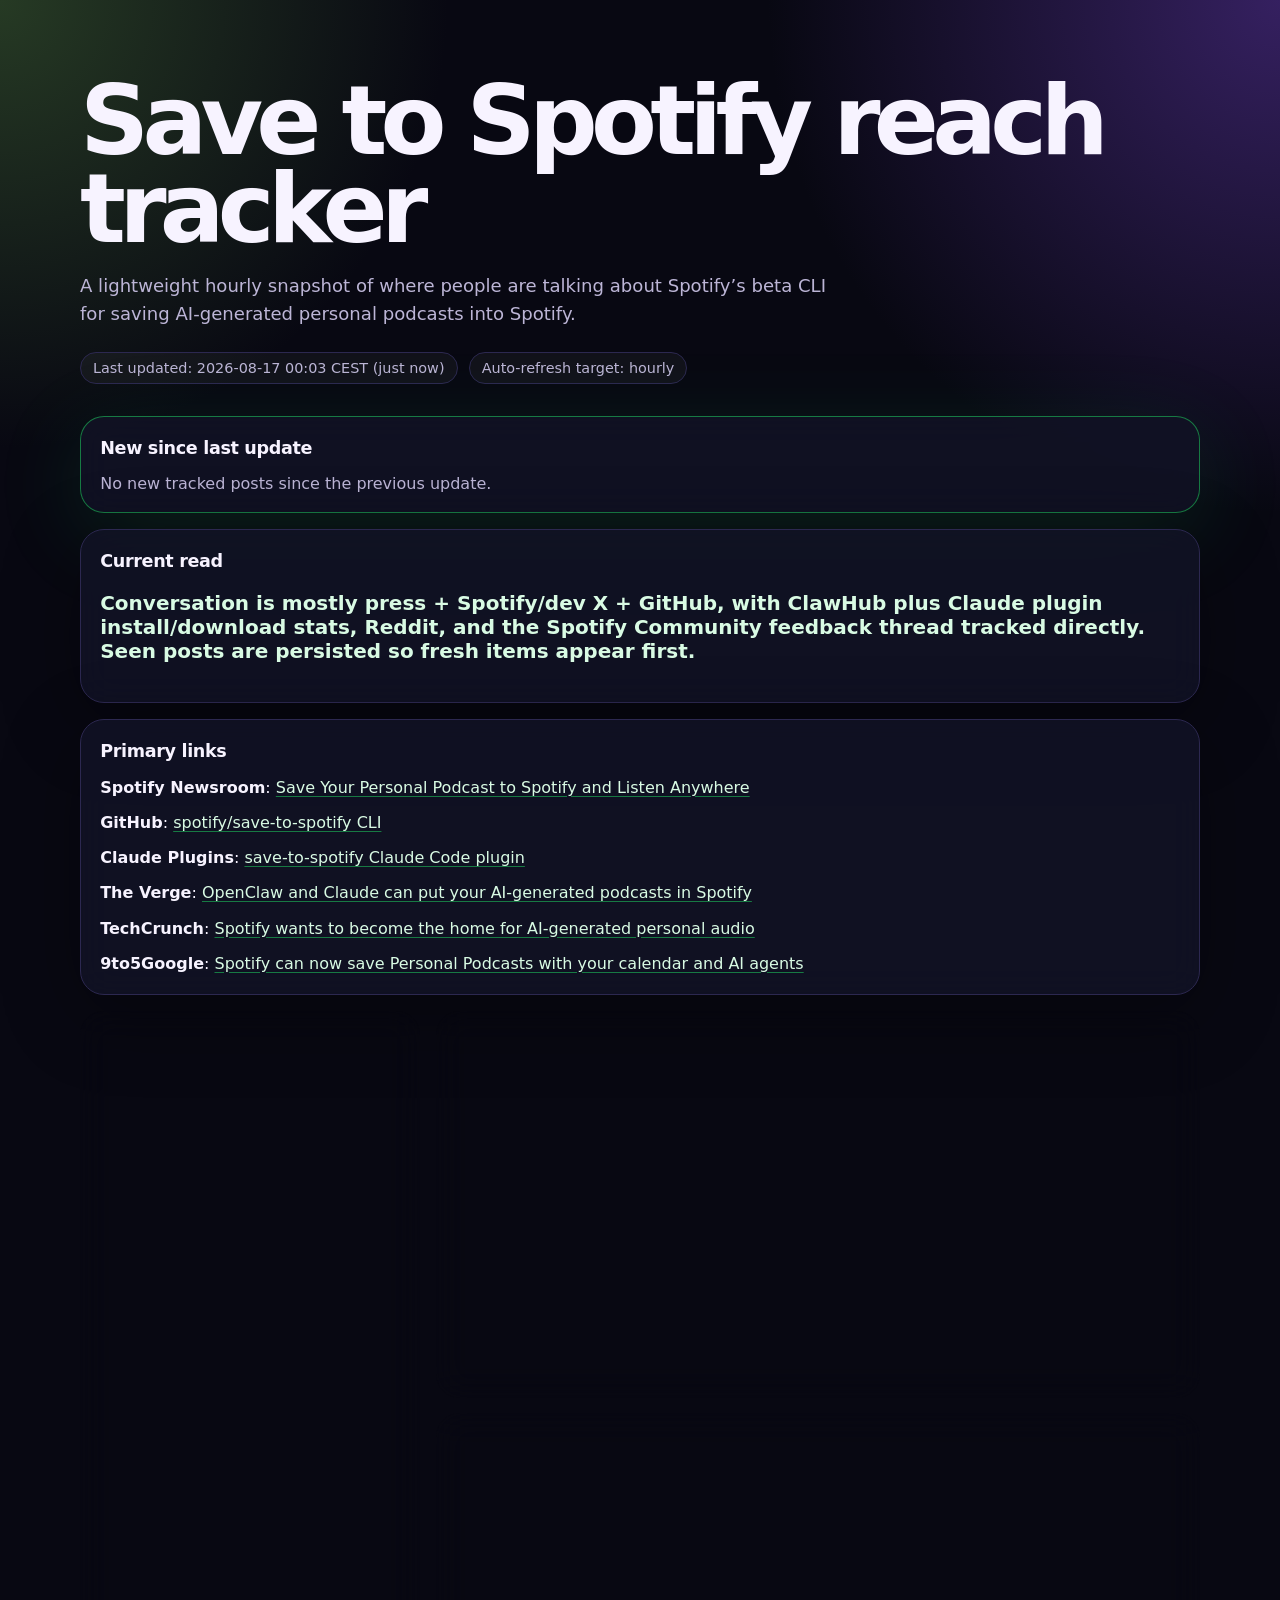
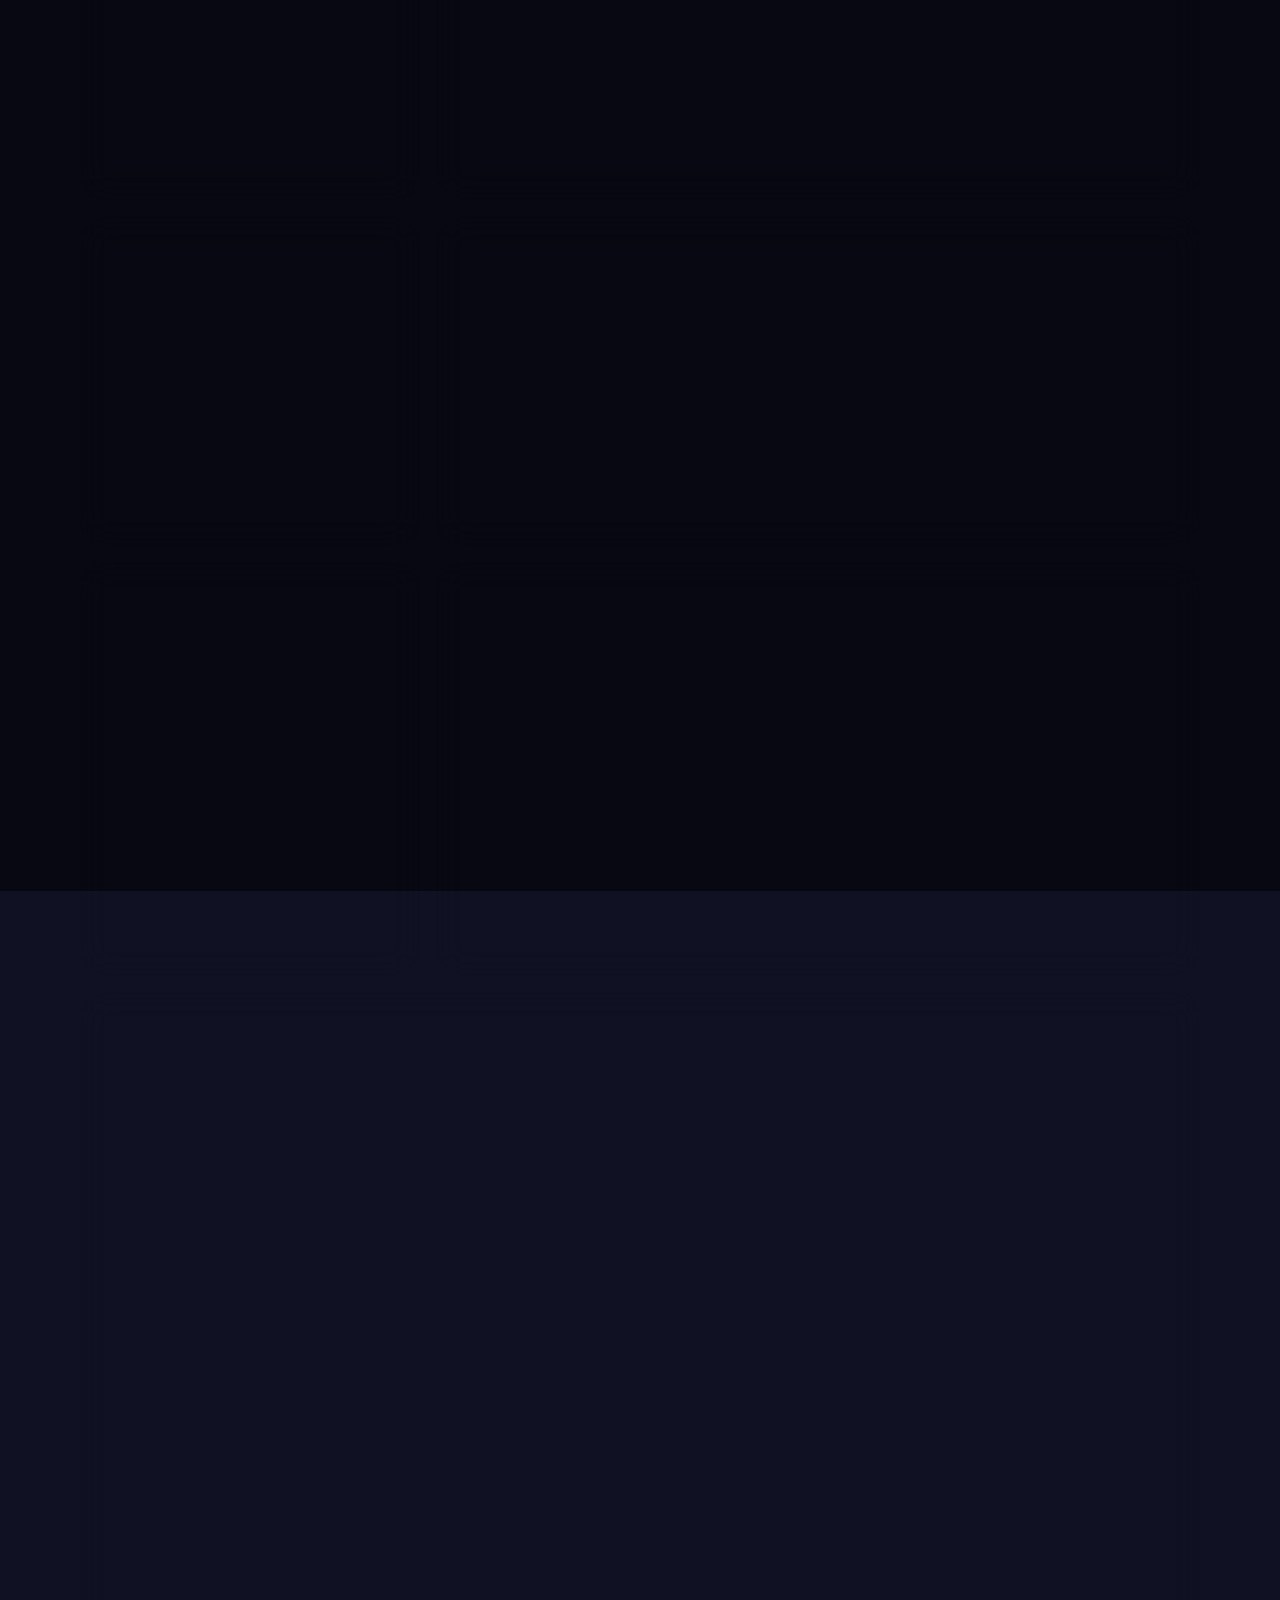
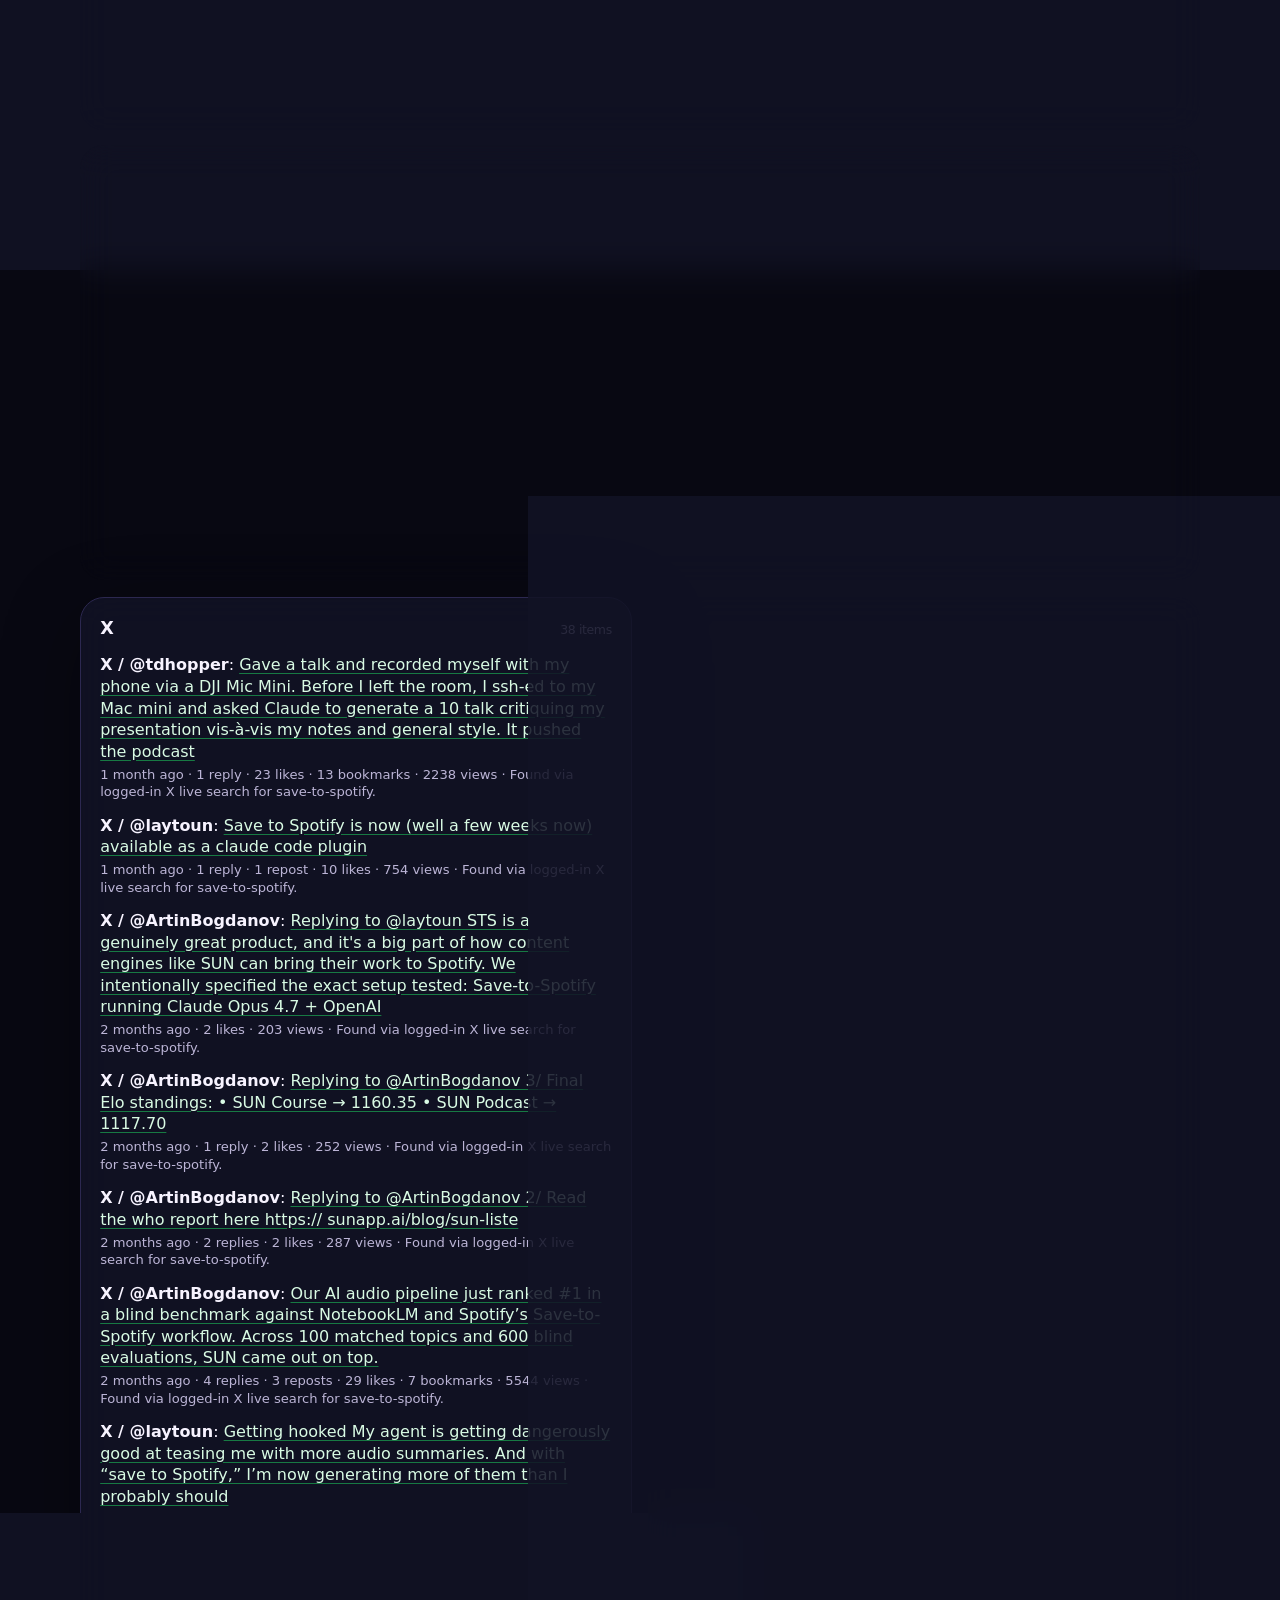
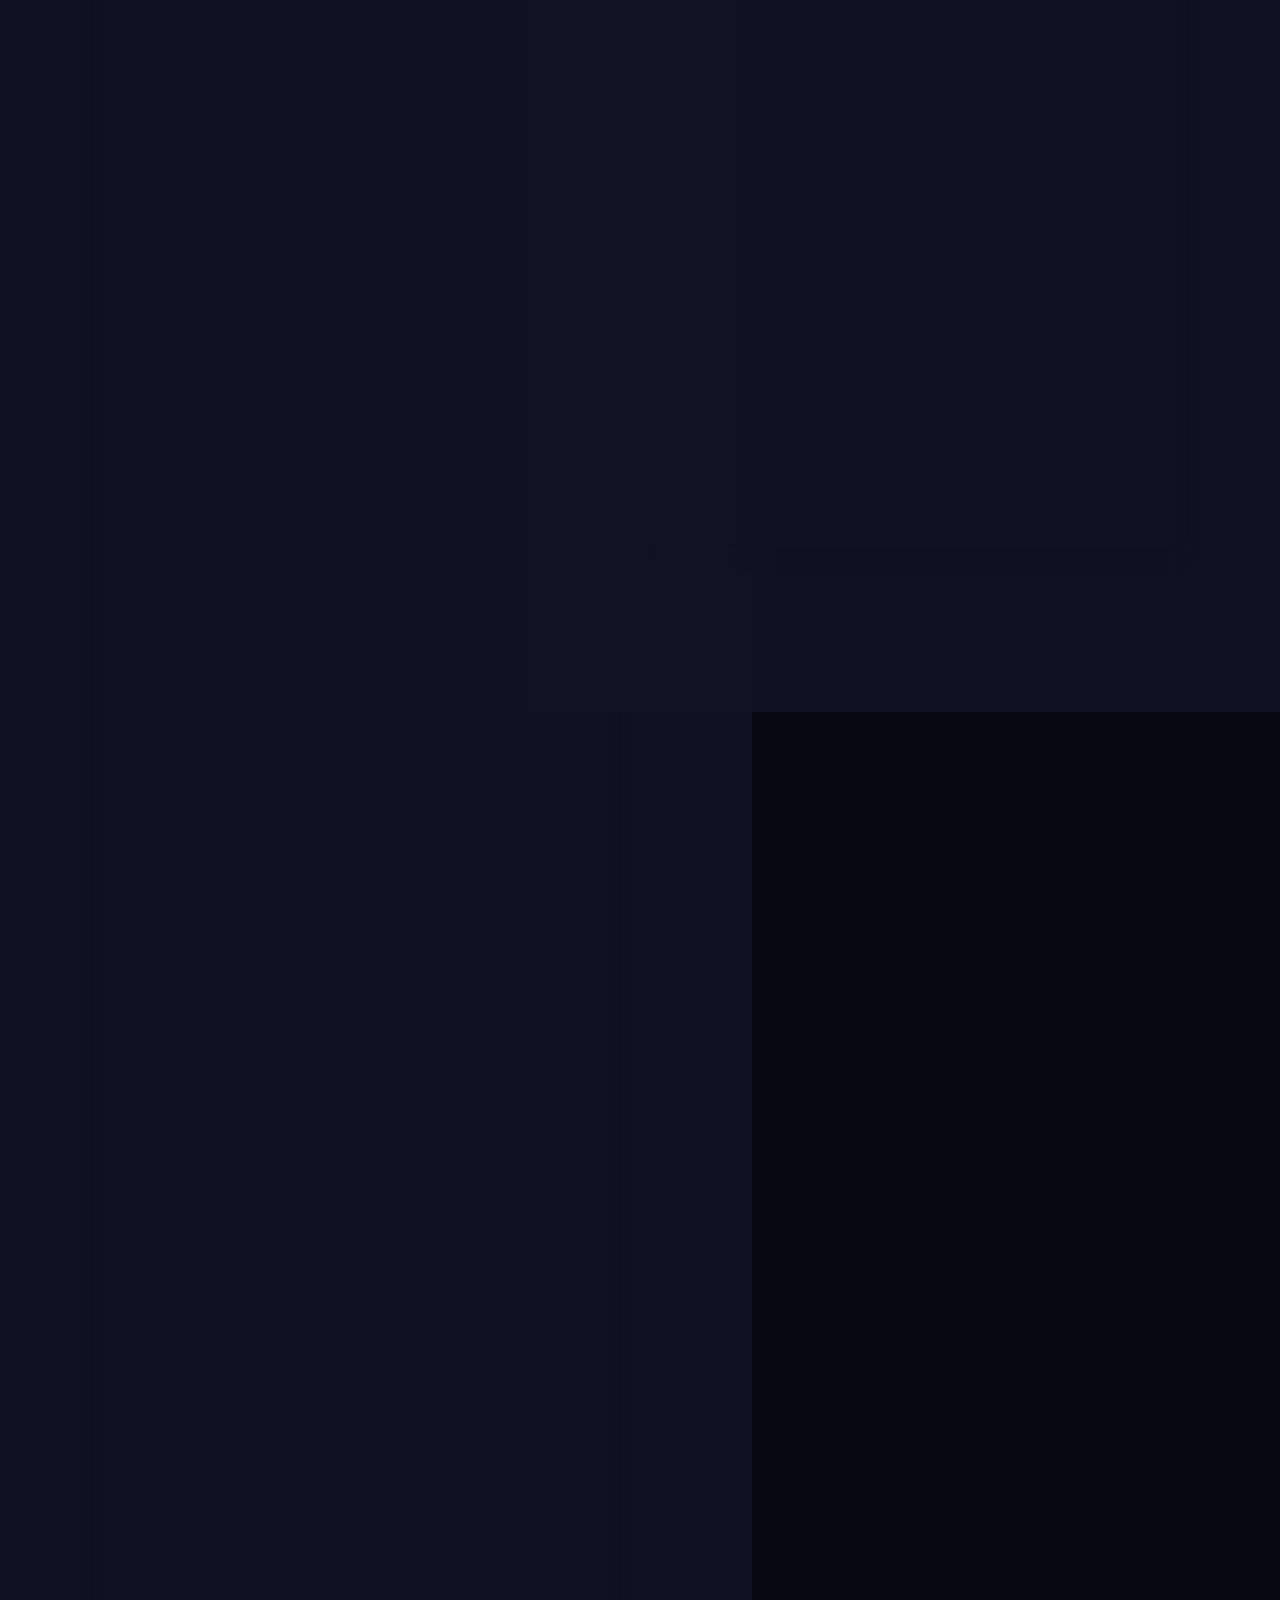
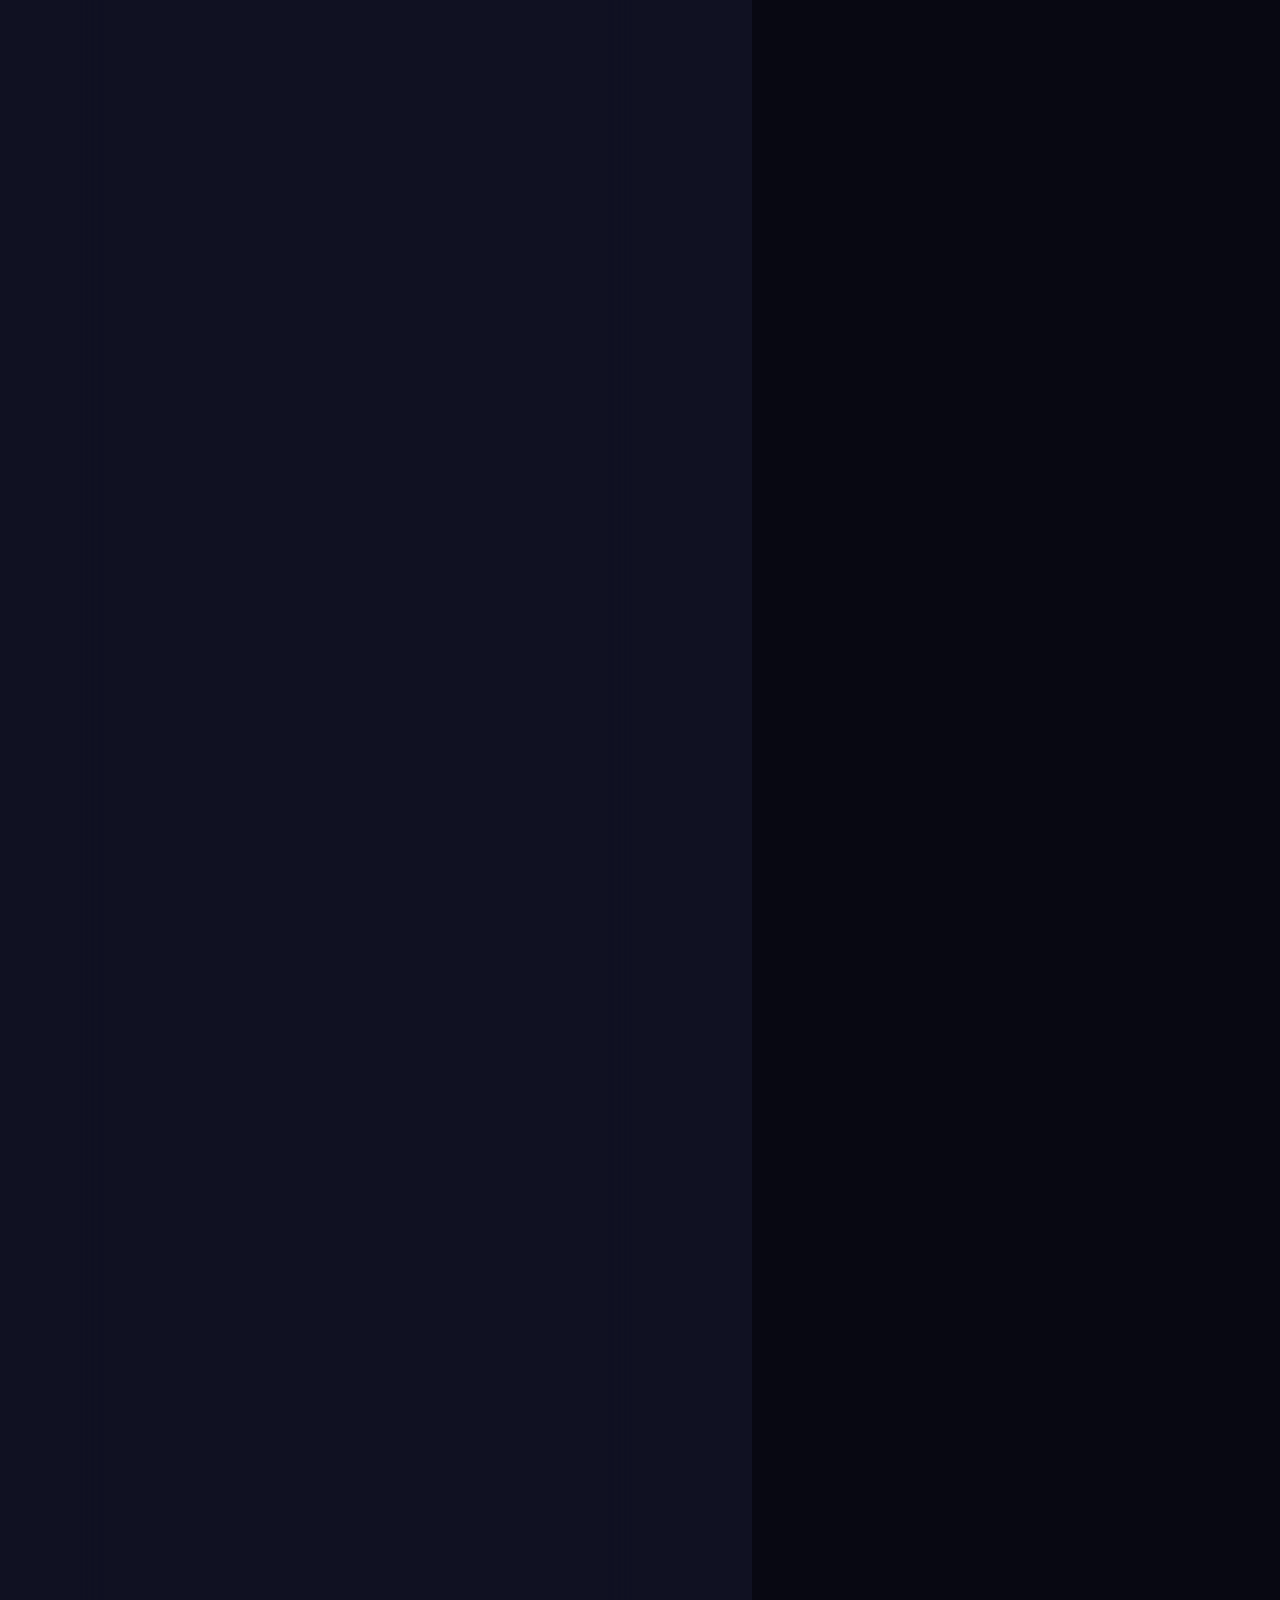
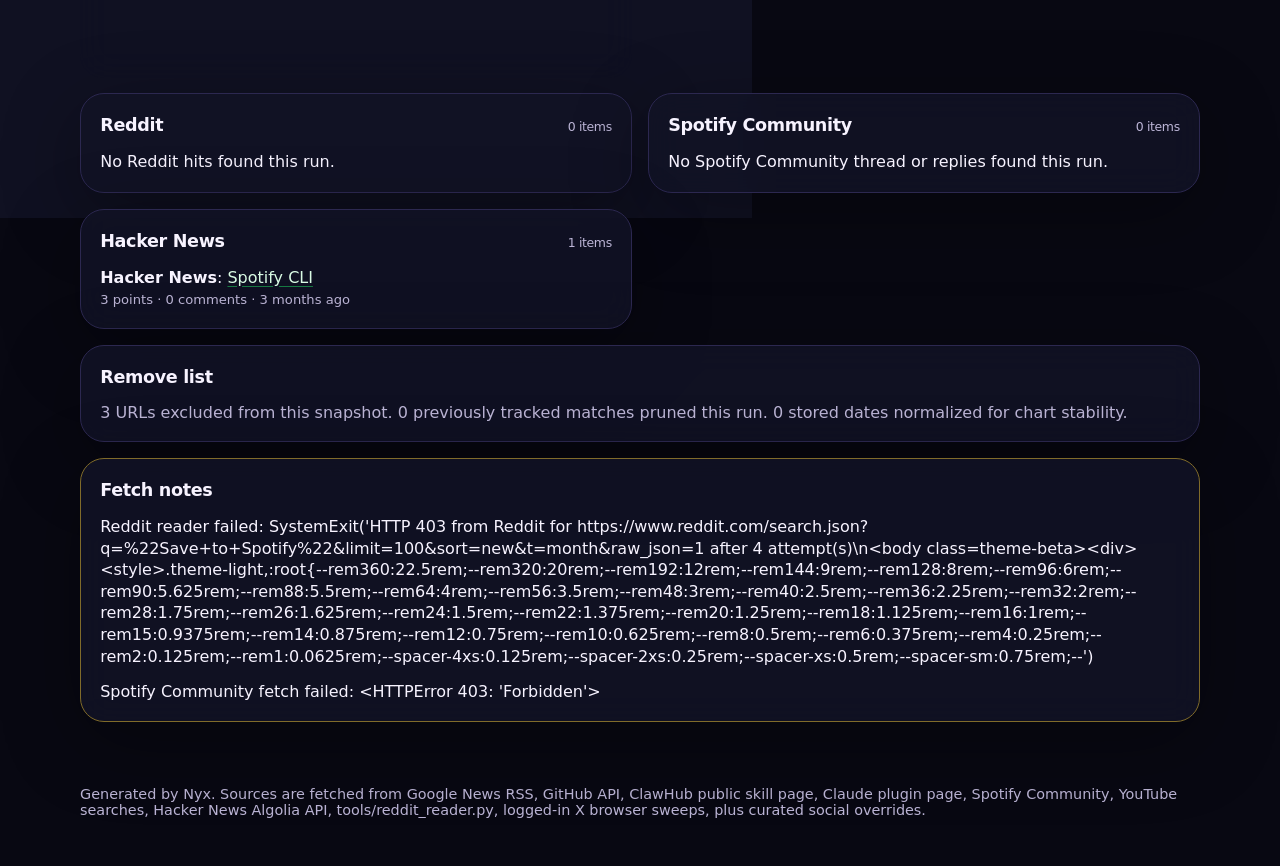
==== commit 6d9f2416: "Update snapshot: 2026-08-17 00:03 CEST" ====
--- a/index.html
+++ b/index.html
@@ -55,7 +55,7 @@
     <h1>Save to Spotify reach tracker</h1>
     <p class="lede">A lightweight hourly snapshot of where people are talking about Spotify’s beta CLI for saving AI-generated personal podcasts into Spotify.</p>
     <div class="meta">
-      <span class="pill">Last updated: <time datetime="2026-08-16T10:03:30+00:00" title="2026-08-16 10:03 UTC">2026-08-16 12:03 CEST</time> (<time datetime="2026-08-16T10:03:30.201393+00:00" title="2026-08-16 10:03 UTC">just now</time>)</span>
+      <span class="pill">Last updated: <time datetime="2026-08-16T22:03:28+00:00" title="2026-08-16 22:03 UTC">2026-08-17 00:03 CEST</time> (<time datetime="2026-08-16T22:03:28.555872+00:00" title="2026-08-16 22:03 UTC">just now</time>)</span>
       <span class="pill">Auto-refresh target: hourly</span>
     </div>
   </header>
@@ -77,9 +77,9 @@
     <section class="tracker-row">
       <section class="card"><h2>GitHub repo pulse</h2><div class="stat-grid"><div class="stat-box"><span>Stars</span><strong>393</strong></div>
 <div class="stat-box"><span>Forks</span><strong>23</strong></div>
-<div class="stat-box"><span>Downloads</span><strong>3778</strong></div>
+<div class="stat-box"><span>Downloads</span><strong>3788</strong></div>
 <div class="stat-box"><span>Open issues/PRs</span><strong>8</strong></div>
-<div class="stat-box"><span>Updated</span><strong><time datetime="2026-08-15T12:15:57+00:00" title="2026-08-15 12:15 UTC">21 hours ago</time></strong></div></div><ul><li><strong>PR</strong>: <a href="https://github.com/spotify/save-to-spotify/pull/51" target="_blank" rel="noopener noreferrer">Describe deep dive as topic driven</a> <small><time datetime="2026-07-22T08:42:11+00:00" title="2026-07-22 08:42 UTC">3 weeks ago</time></small></li>
+<div class="stat-box"><span>Updated</span><strong><time datetime="2026-08-15T12:15:57+00:00" title="2026-08-15 12:15 UTC">1 day ago</time></strong></div></div><ul><li><strong>PR</strong>: <a href="https://github.com/spotify/save-to-spotify/pull/51" target="_blank" rel="noopener noreferrer">Describe deep dive as topic driven</a> <small><time datetime="2026-07-22T08:42:11+00:00" title="2026-07-22 08:42 UTC">3 weeks ago</time></small></li>
 <li><strong>PR</strong>: <a href="https://github.com/spotify/save-to-spotify/pull/50" target="_blank" rel="noopener noreferrer">Verify shipped zips, Gatekeeper path, and install.sh in release CI</a> <small><time datetime="2026-07-20T09:38:55+00:00" title="2026-07-20 09:38 UTC">3 weeks ago</time></small></li>
 <li><strong>Issue</strong>: <a href="https://github.com/spotify/save-to-spotify/issues/37" target="_blank" rel="noopener noreferrer">API does not support re-naming a show</a> <small><time datetime="2026-06-08T14:01:40+00:00" title="2026-06-08 14:01 UTC">2 months ago</time></small></li>
 <li><strong>Issue</strong>: <a href="https://github.com/spotify/save-to-spotify/issues/31" target="_blank" rel="noopener noreferrer">Episode visible via API (READY, is_playable: true) but all clients show &quot;link doesn&#x27;t exist&quot;</a> <small><time datetime="2026-05-17T11:43:19+00:00" title="2026-05-17 11:43 UTC">3 months ago</time></small></li>
@@ -89,40 +89,40 @@
         <section class="card"><h2>GitHub stars per day</h2><div class="chart-wrap" role="img" aria-label="Line chart of GitHub stars per day">
       <svg class="line-chart" viewBox="0 0 820 240" preserveAspectRatio="xMidYMid meet">
         <g class="chart-grid"><g><line x1="46" x2="802" y1="198.0" y2="198.0" /><text x="36" y="202.0" text-anchor="end">0</text></g><g><line x1="46" x2="802" y1="109.2" y2="109.2" /><text x="36" y="113.2" text-anchor="end">196</text></g><g><line x1="46" x2="802" y1="20.0" y2="20.0" /><text x="36" y="24.0" text-anchor="end">393</text></g></g>
-        <polyline points="46.0,80.7 53.8,69.8 61.6,64.8 69.4,62.6 77.2,60.3 85.0,58.5 92.8,58.5 100.6,57.1 108.4,56.7 116.1,54.4 123.9,53.1 131.7,50.3 139.5,47.2 147.3,45.4 155.1,44.0 162.9,42.2 170.7,41.7 178.5,41.3 186.3,40.4 194.1,39.5 201.9,38.6 209.7,38.1 217.5,37.7 225.3,36.8 233.1,35.9 240.8,35.4 248.6,35.4 256.4,34.9 264.2,33.6 272.0,33.6 279.8,33.6 287.6,33.6 295.4,33.6 303.2,33.6 311.0,33.6 318.8,33.1 326.6,31.8 334.4,31.8 342.2,31.3 350.0,31.3 357.8,31.3 365.5,31.3 373.3,31.3 381.1,30.9 388.9,30.0 396.7,29.5 404.5,29.1 412.3,29.1 420.1,29.1 427.9,29.1 435.7,28.6 443.5,28.2 451.3,28.2 459.1,27.7 466.9,28.2 474.7,28.2 482.5,28.2 490.2,28.2 498.0,28.2 505.8,27.7 513.6,27.7 521.4,27.7 529.2,27.2 537.0,26.8 544.8,26.8 552.6,26.3 560.4,25.9 568.2,25.4 576.0,25.0 583.8,25.0 591.6,24.1 599.4,23.6 607.2,23.6 614.9,23.2 622.7,23.2 630.5,23.2 638.3,23.2 646.1,23.2 653.9,22.3 661.7,22.3 669.5,22.3 677.3,22.3 685.1,21.8 692.9,21.8 700.7,21.8 708.5,21.4 716.3,21.4 724.1,20.9 731.9,20.9 739.6,20.9 747.4,20.9 755.2,20.9 763.0,20.5 770.8,20.5 778.6,20.5 786.4,20.5 794.2,20.5 802.0,20.0" />
-        <g class="chart-points"><g class="chart-point" tabindex="0" data-tooltip="2026-05-11: 259 stars" data-x="46.0" data-y="80.7"><circle class="point-dot" cx="46.0" cy="80.7" r="4" /><circle class="point-hit" cx="46.0" cy="80.7" r="12" /></g><g class="chart-point" tabindex="0" data-tooltip="2026-05-12: 283 stars" data-x="53.8" data-y="69.8"><circle class="point-dot" cx="53.8" cy="69.8" r="4" /><circle class="point-hit" cx="53.8" cy="69.8" r="12" /></g><g class="chart-point" tabindex="0" data-tooltip="2026-05-13: 294 stars" data-x="61.6" data-y="64.8"><circle class="point-dot" cx="61.6" cy="64.8" r="4" /><circle class="point-hit" cx="61.6" cy="64.8" r="12" /></g><g class="chart-point" tabindex="0" data-tooltip="2026-05-14: 299 stars" data-x="69.4" data-y="62.6"><circle class="point-dot" cx="69.4" cy="62.6" r="4" /><circle class="point-hit" cx="69.4" cy="62.6" r="12" /></g><g class="chart-point" tabindex="0" data-tooltip="2026-05-15: 304 stars" data-x="77.2" data-y="60.3"><circle class="point-dot" cx="77.2" cy="60.3" r="4" /><circle class="point-hit" cx="77.2" cy="60.3" r="12" /></g><g class="chart-point" tabindex="0" data-tooltip="2026-05-16: 308 stars" data-x="85.0" data-y="58.5"><circle class="point-dot" cx="85.0" cy="58.5" r="4" /><circle class="point-hit" cx="85.0" cy="58.5" r="12" /></g><g class="chart-point" tabindex="0" data-tooltip="2026-05-17: 308 stars" data-x="92.8" data-y="58.5"><circle class="point-dot" cx="92.8" cy="58.5" r="4" /><circle class="point-hit" cx="92.8" cy="58.5" r="12" /></g><g class="chart-point" tabindex="0" data-tooltip="2026-05-18: 311 stars" data-x="100.6" data-y="57.1"><circle class="point-dot" cx="100.6" cy="57.1" r="4" /><circle class="point-hit" cx="100.6" cy="57.1" r="12" /></g><g class="chart-point" tabindex="0" data-tooltip="2026-05-19: 312 stars" data-x="108.4" data-y="56.7"><circle class="point-dot" cx="108.4" cy="56.7" r="4" /><circle class="point-hit" cx="108.4" cy="56.7" r="12" /></g><g class="chart-point" tabindex="0" data-tooltip="2026-05-20: 317 stars" data-x="116.1" data-y="54.4"><circle class="point-dot" cx="116.1" cy="54.4" r="4" /><circle class="point-hit" cx="116.1" cy="54.4" r="12" /></g><g class="chart-point" tabindex="0" data-tooltip="2026-05-21: 320 stars" data-x="123.9" data-y="53.1"><circle class="point-dot" cx="123.9" cy="53.1" r="4" /><circle class="point-hit" cx="123.9" cy="53.1" r="12" /></g><g class="chart-point" tabindex="0" data-tooltip="2026-05-22: 326 stars" data-x="131.7" data-y="50.3"><circle class="point-dot" cx="131.7" cy="50.3" r="4" /><circle class="point-hit" cx="131.7" cy="50.3" r="12" /></g><g class="chart-point" tabindex="0" data-tooltip="2026-05-23: 333 stars" data-x="139.5" data-y="47.2"><circle class="point-dot" cx="139.5" cy="47.2" r="4" /><circle class="point-hit" cx="139.5" cy="47.2" r="12" /></g><g class="chart-point" tabindex="0" data-tooltip="2026-05-24: 337 stars" data-x="147.3" data-y="45.4"><circle class="point-dot" cx="147.3" cy="45.4" r="4" /><circle class="point-hit" cx="147.3" cy="45.4" r="12" /></g><g class="chart-point" tabindex="0" data-tooltip="2026-05-25: 340 stars" data-x="155.1" data-y="44.0"><circle class="point-dot" cx="155.1" cy="44.0" r="4" /><circle class="point-hit" cx="155.1" cy="44.0" r="12" /></g><g class="chart-point" tabindex="0" data-tooltip="2026-05-26: 344 stars" data-x="162.9" data-y="42.2"><circle class="point-dot" cx="162.9" cy="42.2" r="4" /><circle class="point-hit" cx="162.9" cy="42.2" r="12" /></g><g class="chart-point" tabindex="0" data-tooltip="2026-05-27: 345 stars" data-x="170.7" data-y="41.7"><circle class="point-dot" cx="170.7" cy="41.7" r="4" /><circle class="point-hit" cx="170.7" cy="41.7" r="12" /></g><g class="chart-point" tabindex="0" data-tooltip="2026-05-28: 346 stars" data-x="178.5" data-y="41.3"><circle class="point-dot" cx="178.5" cy="41.3" r="4" /><circle class="point-hit" cx="178.5" cy="41.3" r="12" /></g><g class="chart-point" tabindex="0" data-tooltip="2026-05-29: 348 stars" data-x="186.3" data-y="40.4"><circle class="point-dot" cx="186.3" cy="40.4" r="4" /><circle class="point-hit" cx="186.3" cy="40.4" r="12" /></g><g class="chart-point" tabindex="0" data-tooltip="2026-05-30: 350 stars" data-x="194.1" data-y="39.5"><circle class="point-dot" cx="194.1" cy="39.5" r="4" /><circle class="point-hit" cx="194.1" cy="39.5" r="12" /></g><g class="chart-point" tabindex="0" data-tooltip="2026-05-31: 352 stars" data-x="201.9" data-y="38.6"><circle class="point-dot" cx="201.9" cy="38.6" r="4" /><circle class="point-hit" cx="201.9" cy="38.6" r="12" /></g><g class="chart-point" tabindex="0" data-tooltip="2026-06-01: 353 stars" data-x="209.7" data-y="38.1"><circle class="point-dot" cx="209.7" cy="38.1" r="4" /><circle class="point-hit" cx="209.7" cy="38.1" r="12" /></g><g class="chart-point" tabindex="0" data-tooltip="2026-06-02: 354 stars" data-x="217.5" data-y="37.7"><circle class="point-dot" cx="217.5" cy="37.7" r="4" /><circle class="point-hit" cx="217.5" cy="37.7" r="12" /></g><g class="chart-point" tabindex="0" data-tooltip="2026-06-03: 356 stars" data-x="225.3" data-y="36.8"><circle class="point-dot" cx="225.3" cy="36.8" r="4" /><circle class="point-hit" cx="225.3" cy="36.8" r="12" /></g><g class="chart-point" tabindex="0" data-tooltip="2026-06-04: 358 stars" data-x="233.1" data-y="35.9"><circle class="point-dot" cx="233.1" cy="35.9" r="4" /><circle class="point-hit" cx="233.1" cy="35.9" r="12" /></g><g class="chart-point" tabindex="0" data-tooltip="2026-06-05: 359 stars" data-x="240.8" data-y="35.4"><circle class="point-dot" cx="240.8" cy="35.4" r="4" /><circle class="point-hit" cx="240.8" cy="35.4" r="12" /></g><g class="chart-point" tabindex="0" data-tooltip="2026-06-06: 359 stars" data-x="248.6" data-y="35.4"><circle class="point-dot" cx="248.6" cy="35.4" r="4" /><circle class="point-hit" cx="248.6" cy="35.4" r="12" /></g><g class="chart-point" tabindex="0" data-tooltip="2026-06-07: 360 stars" data-x="256.4" data-y="34.9"><circle class="point-dot" cx="256.4" cy="34.9" r="4" /><circle class="point-hit" cx="256.4" cy="34.9" r="12" /></g><g class="chart-point" tabindex="0" data-tooltip="2026-06-08: 363 stars" data-x="264.2" data-y="33.6"><circle class="point-dot" cx="264.2" cy="33.6" r="4" /><circle class="point-hit" cx="264.2" cy="33.6" r="12" /></g><g class="chart-point" tabindex="0" data-tooltip="2026-06-09: 363 stars" data-x="272.0" data-y="33.6"><circle class="point-dot" cx="272.0" cy="33.6" r="4" /><circle class="point-hit" cx="272.0" cy="33.6" r="12" /></g><g class="chart-point" tabindex="0" data-tooltip="2026-06-10: 363 stars" data-x="279.8" data-y="33.6"><circle class="point-dot" cx="279.8" cy="33.6" r="4" /><circle class="point-hit" cx="279.8" cy="33.6" r="12" /></g><g class="chart-point" tabindex="0" data-tooltip="2026-06-11: 363 stars" data-x="287.6" data-y="33.6"><circle class="point-dot" cx="287.6" cy="33.6" r="4" /><circle class="point-hit" cx="287.6" cy="33.6" r="12" /></g><g class="chart-point" tabindex="0" data-tooltip="2026-06-12: 363 stars" data-x="295.4" data-y="33.6"><circle class="point-dot" cx="295.4" cy="33.6" r="4" /><circle class="point-hit" cx="295.4" cy="33.6" r="12" /></g><g class="chart-point" tabindex="0" data-tooltip="2026-06-13: 363 stars" data-x="303.2" data-y="33.6"><circle class="point-dot" cx="303.2" cy="33.6" r="4" /><circle class="point-hit" cx="303.2" cy="33.6" r="12" /></g><g class="chart-point" tabindex="0" data-tooltip="2026-06-14: 363 stars" data-x="311.0" data-y="33.6"><circle class="point-dot" cx="311.0" cy="33.6" r="4" /><circle class="point-hit" cx="311.0" cy="33.6" r="12" /></g><g class="chart-point" tabindex="0" data-tooltip="2026-06-15: 364 stars" data-x="318.8" data-y="33.1"><circle class="point-dot" cx="318.8" cy="33.1" r="4" /><circle class="point-hit" cx="318.8" cy="33.1" r="12" /></g><g class="chart-point" tabindex="0" data-tooltip="2026-06-16: 367 stars" data-x="326.6" data-y="31.8"><circle class="point-dot" cx="326.6" cy="31.8" r="4" /><circle class="point-hit" cx="326.6" cy="31.8" r="12" /></g><g class="chart-point" tabindex="0" data-tooltip="2026-06-17: 367 stars" data-x="334.4" data-y="31.8"><circle class="point-dot" cx="334.4" cy="31.8" r="4" /><circle class="point-hit" cx="334.4" cy="31.8" r="12" /></g><g class="chart-point" tabindex="0" data-tooltip="2026-06-18: 368 stars" data-x="342.2" data-y="31.3"><circle class="point-dot" cx="342.2" cy="31.3" r="4" /><circle class="point-hit" cx="342.2" cy="31.3" r="12" /></g><g class="chart-point" tabindex="0" data-tooltip="2026-06-19: 368 stars" data-x="350.0" data-y="31.3"><circle class="point-dot" cx="350.0" cy="31.3" r="4" /><circle class="point-hit" cx="350.0" cy="31.3" r="12" /></g><g class="chart-point" tabindex="0" data-tooltip="2026-06-20: 368 stars" data-x="357.8" data-y="31.3"><circle class="point-dot" cx="357.8" cy="31.3" r="4" /><circle class="point-hit" cx="357.8" cy="31.3" r="12" /></g><g class="chart-point" tabindex="0" data-tooltip="2026-06-21: 368 stars" data-x="365.5" data-y="31.3"><circle class="point-dot" cx="365.5" cy="31.3" r="4" /><circle class="point-hit" cx="365.5" cy="31.3" r="12" /></g><g class="chart-point" tabindex="0" data-tooltip="2026-06-22: 368 stars" data-x="373.3" data-y="31.3"><circle class="point-dot" cx="373.3" cy="31.3" r="4" /><circle class="point-hit" cx="373.3" cy="31.3" r="12" /></g><g class="chart-point" tabindex="0" data-tooltip="2026-06-23: 369 stars" data-x="381.1" data-y="30.9"><circle class="point-dot" cx="381.1" cy="30.9" r="4" /><circle class="point-hit" cx="381.1" cy="30.9" r="12" /></g><g class="chart-point" tabindex="0" data-tooltip="2026-06-24: 371 stars" data-x="388.9" data-y="30.0"><circle class="point-dot" cx="388.9" cy="30.0" r="4" /><circle class="point-hit" cx="388.9" cy="30.0" r="12" /></g><g class="chart-point" tabindex="0" data-tooltip="2026-06-25: 372 stars" data-x="396.7" data-y="29.5"><circle class="point-dot" cx="396.7" cy="29.5" r="4" /><circle class="point-hit" cx="396.7" cy="29.5" r="12" /></g><g class="chart-point" tabindex="0" data-tooltip="2026-06-26: 373 stars" data-x="404.5" data-y="29.1"><circle class="point-dot" cx="404.5" cy="29.1" r="4" /><circle class="point-hit" cx="404.5" cy="29.1" r="12" /></g><g class="chart-point" tabindex="0" data-tooltip="2026-06-27: 373 stars" data-x="412.3" data-y="29.1"><circle class="point-dot" cx="412.3" cy="29.1" r="4" /><circle class="point-hit" cx="412.3" cy="29.1" r="12" /></g><g class="chart-point" tabindex="0" data-tooltip="2026-06-28: 373 stars" data-x="420.1" data-y="29.1"><circle class="point-dot" cx="420.1" cy="29.1" r="4" /><circle class="point-hit" cx="420.1" cy="29.1" r="12" /></g><g class="chart-point" tabindex="0" data-tooltip="2026-06-29: 373 stars" data-x="427.9" data-y="29.1"><circle class="point-dot" cx="427.9" cy="29.1" r="4" /><circle class="point-hit" cx="427.9" cy="29.1" r="12" /></g><g class="chart-point" tabindex="0" data-tooltip="2026-06-30: 374 stars" data-x="435.7" data-y="28.6"><circle class="point-dot" cx="435.7" cy="28.6" r="4" /><circle class="point-hit" cx="435.7" cy="28.6" r="12" /></g><g class="chart-point" tabindex="0" data-tooltip="2026-07-01: 375 stars" data-x="443.5" data-y="28.2"><circle class="point-dot" cx="443.5" cy="28.2" r="4" /><circle class="point-hit" cx="443.5" cy="28.2" r="12" /></g><g class="chart-point" tabindex="0" data-tooltip="2026-07-02: 375 stars" data-x="451.3" data-y="28.2"><circle class="point-dot" cx="451.3" cy="28.2" r="4" /><circle class="point-hit" cx="451.3" cy="28.2" r="12" /></g><g class="chart-point" tabindex="0" data-tooltip="2026-07-03: 376 stars" data-x="459.1" data-y="27.7"><circle class="point-dot" cx="459.1" cy="27.7" r="4" /><circle class="point-hit" cx="459.1" cy="27.7" r="12" /></g><g class="chart-point" tabindex="0" data-tooltip="2026-07-04: 375 stars" data-x="466.9" data-y="28.2"><circle class="point-dot" cx="466.9" cy="28.2" r="4" /><circle class="point-hit" cx="466.9" cy="28.2" r="12" /></g><g class="chart-point" tabindex="0" data-tooltip="2026-07-05: 375 stars" data-x="474.7" data-y="28.2"><circle class="point-dot" cx="474.7" cy="28.2" r="4" /><circle class="point-hit" cx="474.7" cy="28.2" r="12" /></g><g class="chart-point" tabindex="0" data-tooltip="2026-07-06: 375 stars" data-x="482.5" data-y="28.2"><circle class="point-dot" cx="482.5" cy="28.2" r="4" /><circle class="point-hit" cx="482.5" cy="28.2" r="12" /></g><g class="chart-point" tabindex="0" data-tooltip="2026-07-07: 375 stars" data-x="490.2" data-y="28.2"><circle class="point-dot" cx="490.2" cy="28.2" r="4" /><circle class="point-hit" cx="490.2" cy="28.2" r="12" /></g><g class="chart-point" tabindex="0" data-tooltip="2026-07-08: 375 stars" data-x="498.0" data-y="28.2"><circle class="point-dot" cx="498.0" cy="28.2" r="4" /><circle class="point-hit" cx="498.0" cy="28.2" r="12" /></g><g class="chart-point" tabindex="0" data-tooltip="2026-07-09: 376 stars" data-x="505.8" data-y="27.7"><circle class="point-dot" cx="505.8" cy="27.7" r="4" /><circle class="point-hit" cx="505.8" cy="27.7" r="12" /></g><g class="chart-point" tabindex="0" data-tooltip="2026-07-10: 376 stars" data-x="513.6" data-y="27.7"><circle class="point-dot" cx="513.6" cy="27.7" r="4" /><circle class="point-hit" cx="513.6" cy="27.7" r="12" /></g><g class="chart-point" tabindex="0" data-tooltip="2026-07-11: 376 stars" data-x="521.4" data-y="27.7"><circle class="point-dot" cx="521.4" cy="27.7" r="4" /><circle class="point-hit" cx="521.4" cy="27.7" r="12" /></g><g class="chart-point" tabindex="0" data-tooltip="2026-07-12: 377 stars" data-x="529.2" data-y="27.2"><circle class="point-dot" cx="529.2" cy="27.2" r="4" /><circle class="point-hit" cx="529.2" cy="27.2" r="12" /></g><g class="chart-point" tabindex="0" data-tooltip="2026-07-13: 378 stars" data-x="537.0" data-y="26.8"><circle class="point-dot" cx="537.0" cy="26.8" r="4" /><circle class="point-hit" cx="537.0" cy="26.8" r="12" /></g><g class="chart-point" tabindex="0" data-tooltip="2026-07-14: 378 stars" data-x="544.8" data-y="26.8"><circle class="point-dot" cx="544.8" cy="26.8" r="4" /><circle class="point-hit" cx="544.8" cy="26.8" r="12" /></g><g class="chart-point" tabindex="0" data-tooltip="2026-07-15: 379 stars" data-x="552.6" data-y="26.3"><circle class="point-dot" cx="552.6" cy="26.3" r="4" /><circle class="point-hit" cx="552.6" cy="26.3" r="12" /></g><g class="chart-point" tabindex="0" data-tooltip="2026-07-16: 380 stars" data-x="560.4" data-y="25.9"><circle class="point-dot" cx="560.4" cy="25.9" r="4" /><circle class="point-hit" cx="560.4" cy="25.9" r="12" /></g><g class="chart-point" tabindex="0" data-tooltip="2026-07-17: 381 stars" data-x="568.2" data-y="25.4"><circle class="point-dot" cx="568.2" cy="25.4" r="4" /><circle class="point-hit" cx="568.2" cy="25.4" r="12" /></g><g class="chart-point" tabindex="0" data-tooltip="2026-07-18: 382 stars" data-x="576.0" data-y="25.0"><circle class="point-dot" cx="576.0" cy="25.0" r="4" /><circle class="point-hit" cx="576.0" cy="25.0" r="12" /></g><g class="chart-point" tabindex="0" data-tooltip="2026-07-19: 382 stars" data-x="583.8" data-y="25.0"><circle class="point-dot" cx="583.8" cy="25.0" r="4" /><circle class="point-hit" cx="583.8" cy="25.0" r="12" /></g><g class="chart-point" tabindex="0" data-tooltip="2026-07-20: 384 stars" data-x="591.6" data-y="24.1"><circle class="point-dot" cx="591.6" cy="24.1" r="4" /><circle class="point-hit" cx="591.6" cy="24.1" r="12" /></g><g class="chart-point" tabindex="0" data-tooltip="2026-07-21: 385 stars" data-x="599.4" data-y="23.6"><circle class="point-dot" cx="599.4" cy="23.6" r="4" /><circle class="point-hit" cx="599.4" cy="23.6" r="12" /></g><g class="chart-point" tabindex="0" data-tooltip="2026-07-22: 385 stars" data-x="607.2" data-y="23.6"><circle class="point-dot" cx="607.2" cy="23.6" r="4" /><circle class="point-hit" cx="607.2" cy="23.6" r="12" /></g><g class="chart-point" tabindex="0" data-tooltip="2026-07-23: 386 stars" data-x="614.9" data-y="23.2"><circle class="point-dot" cx="614.9" cy="23.2" r="4" /><circle class="point-hit" cx="614.9" cy="23.2" r="12" /></g><g class="chart-point" tabindex="0" data-tooltip="2026-07-24: 386 stars" data-x="622.7" data-y="23.2"><circle class="point-dot" cx="622.7" cy="23.2" r="4" /><circle class="point-hit" cx="622.7" cy="23.2" r="12" /></g><g class="chart-point" tabindex="0" data-tooltip="2026-07-25: 386 stars" data-x="630.5" data-y="23.2"><circle class="point-dot" cx="630.5" cy="23.2" r="4" /><circle class="point-hit" cx="630.5" cy="23.2" r="12" /></g><g class="chart-point" tabindex="0" data-tooltip="2026-07-26: 386 stars" data-x="638.3" data-y="23.2"><circle class="point-dot" cx="638.3" cy="23.2" r="4" /><circle class="point-hit" cx="638.3" cy="23.2" r="12" /></g><g class="chart-point" tabindex="0" data-tooltip="2026-07-27: 386 stars" data-x="646.1" data-y="23.2"><circle class="point-dot" cx="646.1" cy="23.2" r="4" /><circle class="point-hit" cx="646.1" cy="23.2" r="12" /></g><g class="chart-point" tabindex="0" data-tooltip="2026-07-28: 388 stars" data-x="653.9" data-y="22.3"><circle class="point-dot" cx="653.9" cy="22.3" r="4" /><circle class="point-hit" cx="653.9" cy="22.3" r="12" /></g><g class="chart-point" tabindex="0" data-tooltip="2026-07-29: 388 stars" data-x="661.7" data-y="22.3"><circle class="point-dot" cx="661.7" cy="22.3" r="4" /><circle class="point-hit" cx="661.7" cy="22.3" r="12" /></g><g class="chart-point" tabindex="0" data-tooltip="2026-07-30: 388 stars" data-x="669.5" data-y="22.3"><circle class="point-dot" cx="669.5" cy="22.3" r="4" /><circle class="point-hit" cx="669.5" cy="22.3" r="12" /></g><g class="chart-point" tabindex="0" data-tooltip="2026-07-31: 388 stars" data-x="677.3" data-y="22.3"><circle class="point-dot" cx="677.3" cy="22.3" r="4" /><circle class="point-hit" cx="677.3" cy="22.3" r="12" /></g><g class="chart-point" tabindex="0" data-tooltip="2026-08-01: 389 stars" data-x="685.1" data-y="21.8"><circle class="point-dot" cx="685.1" cy="21.8" r="4" /><circle class="point-hit" cx="685.1" cy="21.8" r="12" /></g><g class="chart-point" tabindex="0" data-tooltip="2026-08-02: 389 stars" data-x="692.9" data-y="21.8"><circle class="point-dot" cx="692.9" cy="21.8" r="4" /><circle class="point-hit" cx="692.9" cy="21.8" r="12" /></g><g class="chart-point" tabindex="0" data-tooltip="2026-08-03: 389 stars" data-x="700.7" data-y="21.8"><circle class="point-dot" cx="700.7" cy="21.8" r="4" /><circle class="point-hit" cx="700.7" cy="21.8" r="12" /></g><g class="chart-point" tabindex="0" data-tooltip="2026-08-04: 390 stars" data-x="708.5" data-y="21.4"><circle class="point-dot" cx="708.5" cy="21.4" r="4" /><circle class="point-hit" cx="708.5" cy="21.4" r="12" /></g><g class="chart-point" tabindex="0" data-tooltip="2026-08-05: 390 stars" data-x="716.3" data-y="21.4"><circle class="point-dot" cx="716.3" cy="21.4" r="4" /><circle class="point-hit" cx="716.3" cy="21.4" r="12" /></g><g class="chart-point" tabindex="0" data-tooltip="2026-08-06: 391 stars" data-x="724.1" data-y="20.9"><circle class="point-dot" cx="724.1" cy="20.9" r="4" /><circle class="point-hit" cx="724.1" cy="20.9" r="12" /></g><g class="chart-point" tabindex="0" data-tooltip="2026-08-07: 391 stars" data-x="731.9" data-y="20.9"><circle class="point-dot" cx="731.9" cy="20.9" r="4" /><circle class="point-hit" cx="731.9" cy="20.9" r="12" /></g><g class="chart-point" tabindex="0" data-tooltip="2026-08-08: 391 stars" data-x="739.6" data-y="20.9"><circle class="point-dot" cx="739.6" cy="20.9" r="4" /><circle class="point-hit" cx="739.6" cy="20.9" r="12" /></g><g class="chart-point" tabindex="0" data-tooltip="2026-08-09: 391 stars" data-x="747.4" data-y="20.9"><circle class="point-dot" cx="747.4" cy="20.9" r="4" /><circle class="point-hit" cx="747.4" cy="20.9" r="12" /></g><g class="chart-point" tabindex="0" data-tooltip="2026-08-10: 391 stars" data-x="755.2" data-y="20.9"><circle class="point-dot" cx="755.2" cy="20.9" r="4" /><circle class="point-hit" cx="755.2" cy="20.9" r="12" /></g><g class="chart-point" tabindex="0" data-tooltip="2026-08-11: 392 stars" data-x="763.0" data-y="20.5"><circle class="point-dot" cx="763.0" cy="20.5" r="4" /><circle class="point-hit" cx="763.0" cy="20.5" r="12" /></g><g class="chart-point" tabindex="0" data-tooltip="2026-08-12: 392 stars" data-x="770.8" data-y="20.5"><circle class="point-dot" cx="770.8" cy="20.5" r="4" /><circle class="point-hit" cx="770.8" cy="20.5" r="12" /></g><g class="chart-point" tabindex="0" data-tooltip="2026-08-13: 392 stars" data-x="778.6" data-y="20.5"><circle class="point-dot" cx="778.6" cy="20.5" r="4" /><circle class="point-hit" cx="778.6" cy="20.5" r="12" /></g><g class="chart-point" tabindex="0" data-tooltip="2026-08-14: 392 stars" data-x="786.4" data-y="20.5"><circle class="point-dot" cx="786.4" cy="20.5" r="4" /><circle class="point-hit" cx="786.4" cy="20.5" r="12" /></g><g class="chart-point" tabindex="0" data-tooltip="2026-08-15: 392 stars" data-x="794.2" data-y="20.5"><circle class="point-dot" cx="794.2" cy="20.5" r="4" /><circle class="point-hit" cx="794.2" cy="20.5" r="12" /></g><g class="chart-point" tabindex="0" data-tooltip="2026-08-16: 393 stars" data-x="802.0" data-y="20.0"><circle class="point-dot" cx="802.0" cy="20.0" r="4" /><circle class="point-hit" cx="802.0" cy="20.0" r="12" /></g></g>
-        <g class="chart-labels"><text x="46.0" y="224" text-anchor="middle"><title>2026-05-11</title>3 months ago</text><text x="131.7" y="224" text-anchor="middle"><title>2026-05-22</title>2 months ago</text><text x="217.5" y="224" text-anchor="middle"><title>2026-06-02</title>2 months ago</text><text x="295.4" y="224" text-anchor="middle"><title>2026-06-12</title>2 months ago</text><text x="381.1" y="224" text-anchor="middle"><title>2026-06-23</title>1 month ago</text><text x="466.9" y="224" text-anchor="middle"><title>2026-07-04</title>1 month ago</text><text x="552.6" y="224" text-anchor="middle"><title>2026-07-15</title>1 month ago</text><text x="630.5" y="224" text-anchor="middle"><title>2026-07-25</title>3 weeks ago</text><text x="716.3" y="224" text-anchor="middle"><title>2026-08-05</title>1 week ago</text><text x="802.0" y="224" text-anchor="middle"><title>2026-08-16</title>just now</text></g>
-      </svg>
-      <div class="chart-tooltip" aria-hidden="true"></div>
-      <small>GitHub stars tracked daily starting <time datetime="2026-05-11T00:00:00+00:00" title="2026-05-11 00:00 UTC">3 months ago</time>. Latest: 393 stars on <time datetime="2026-08-16T00:00:00+00:00" title="2026-08-16 00:00 UTC">10 hours ago</time>.</small>
+        <polyline points="46.0,80.7 53.7,69.8 61.4,64.8 69.1,62.6 76.9,60.3 84.6,58.5 92.3,58.5 100.0,57.1 107.7,56.7 115.4,54.4 123.1,53.1 130.9,50.3 138.6,47.2 146.3,45.4 154.0,44.0 161.7,42.2 169.4,41.7 177.1,41.3 184.9,40.4 192.6,39.5 200.3,38.6 208.0,38.1 215.7,37.7 223.4,36.8 231.1,35.9 238.9,35.4 246.6,35.4 254.3,34.9 262.0,33.6 269.7,33.6 277.4,33.6 285.1,33.6 292.9,33.6 300.6,33.6 308.3,33.6 316.0,33.1 323.7,31.8 331.4,31.8 339.1,31.3 346.9,31.3 354.6,31.3 362.3,31.3 370.0,31.3 377.7,30.9 385.4,30.0 393.1,29.5 400.9,29.1 408.6,29.1 416.3,29.1 424.0,29.1 431.7,28.6 439.4,28.2 447.1,28.2 454.9,27.7 462.6,28.2 470.3,28.2 478.0,28.2 485.7,28.2 493.4,28.2 501.1,27.7 508.9,27.7 516.6,27.7 524.3,27.2 532.0,26.8 539.7,26.8 547.4,26.3 555.1,25.9 562.9,25.4 570.6,25.0 578.3,25.0 586.0,24.1 593.7,23.6 601.4,23.6 609.1,23.2 616.9,23.2 624.6,23.2 632.3,23.2 640.0,23.2 647.7,22.3 655.4,22.3 663.1,22.3 670.9,22.3 678.6,21.8 686.3,21.8 694.0,21.8 701.7,21.4 709.4,21.4 717.1,20.9 724.9,20.9 732.6,20.9 740.3,20.9 748.0,20.9 755.7,20.5 763.4,20.5 771.1,20.5 778.9,20.5 786.6,20.5 794.3,20.0 802.0,20.0" />
+        <g class="chart-points"><g class="chart-point" tabindex="0" data-tooltip="2026-05-11: 259 stars" data-x="46.0" data-y="80.7"><circle class="point-dot" cx="46.0" cy="80.7" r="4" /><circle class="point-hit" cx="46.0" cy="80.7" r="12" /></g><g class="chart-point" tabindex="0" data-tooltip="2026-05-12: 283 stars" data-x="53.7" data-y="69.8"><circle class="point-dot" cx="53.7" cy="69.8" r="4" /><circle class="point-hit" cx="53.7" cy="69.8" r="12" /></g><g class="chart-point" tabindex="0" data-tooltip="2026-05-13: 294 stars" data-x="61.4" data-y="64.8"><circle class="point-dot" cx="61.4" cy="64.8" r="4" /><circle class="point-hit" cx="61.4" cy="64.8" r="12" /></g><g class="chart-point" tabindex="0" data-tooltip="2026-05-14: 299 stars" data-x="69.1" data-y="62.6"><circle class="point-dot" cx="69.1" cy="62.6" r="4" /><circle class="point-hit" cx="69.1" cy="62.6" r="12" /></g><g class="chart-point" tabindex="0" data-tooltip="2026-05-15: 304 stars" data-x="76.9" data-y="60.3"><circle class="point-dot" cx="76.9" cy="60.3" r="4" /><circle class="point-hit" cx="76.9" cy="60.3" r="12" /></g><g class="chart-point" tabindex="0" data-tooltip="2026-05-16: 308 stars" data-x="84.6" data-y="58.5"><circle class="point-dot" cx="84.6" cy="58.5" r="4" /><circle class="point-hit" cx="84.6" cy="58.5" r="12" /></g><g class="chart-point" tabindex="0" data-tooltip="2026-05-17: 308 stars" data-x="92.3" data-y="58.5"><circle class="point-dot" cx="92.3" cy="58.5" r="4" /><circle class="point-hit" cx="92.3" cy="58.5" r="12" /></g><g class="chart-point" tabindex="0" data-tooltip="2026-05-18: 311 stars" data-x="100.0" data-y="57.1"><circle class="point-dot" cx="100.0" cy="57.1" r="4" /><circle class="point-hit" cx="100.0" cy="57.1" r="12" /></g><g class="chart-point" tabindex="0" data-tooltip="2026-05-19: 312 stars" data-x="107.7" data-y="56.7"><circle class="point-dot" cx="107.7" cy="56.7" r="4" /><circle class="point-hit" cx="107.7" cy="56.7" r="12" /></g><g class="chart-point" tabindex="0" data-tooltip="2026-05-20: 317 stars" data-x="115.4" data-y="54.4"><circle class="point-dot" cx="115.4" cy="54.4" r="4" /><circle class="point-hit" cx="115.4" cy="54.4" r="12" /></g><g class="chart-point" tabindex="0" data-tooltip="2026-05-21: 320 stars" data-x="123.1" data-y="53.1"><circle class="point-dot" cx="123.1" cy="53.1" r="4" /><circle class="point-hit" cx="123.1" cy="53.1" r="12" /></g><g class="chart-point" tabindex="0" data-tooltip="2026-05-22: 326 stars" data-x="130.9" data-y="50.3"><circle class="point-dot" cx="130.9" cy="50.3" r="4" /><circle class="point-hit" cx="130.9" cy="50.3" r="12" /></g><g class="chart-point" tabindex="0" data-tooltip="2026-05-23: 333 stars" data-x="138.6" data-y="47.2"><circle class="point-dot" cx="138.6" cy="47.2" r="4" /><circle class="point-hit" cx="138.6" cy="47.2" r="12" /></g><g class="chart-point" tabindex="0" data-tooltip="2026-05-24: 337 stars" data-x="146.3" data-y="45.4"><circle class="point-dot" cx="146.3" cy="45.4" r="4" /><circle class="point-hit" cx="146.3" cy="45.4" r="12" /></g><g class="chart-point" tabindex="0" data-tooltip="2026-05-25: 340 stars" data-x="154.0" data-y="44.0"><circle class="point-dot" cx="154.0" cy="44.0" r="4" /><circle class="point-hit" cx="154.0" cy="44.0" r="12" /></g><g class="chart-point" tabindex="0" data-tooltip="2026-05-26: 344 stars" data-x="161.7" data-y="42.2"><circle class="point-dot" cx="161.7" cy="42.2" r="4" /><circle class="point-hit" cx="161.7" cy="42.2" r="12" /></g><g class="chart-point" tabindex="0" data-tooltip="2026-05-27: 345 stars" data-x="169.4" data-y="41.7"><circle class="point-dot" cx="169.4" cy="41.7" r="4" /><circle class="point-hit" cx="169.4" cy="41.7" r="12" /></g><g class="chart-point" tabindex="0" data-tooltip="2026-05-28: 346 stars" data-x="177.1" data-y="41.3"><circle class="point-dot" cx="177.1" cy="41.3" r="4" /><circle class="point-hit" cx="177.1" cy="41.3" r="12" /></g><g class="chart-point" tabindex="0" data-tooltip="2026-05-29: 348 stars" data-x="184.9" data-y="40.4"><circle class="point-dot" cx="184.9" cy="40.4" r="4" /><circle class="point-hit" cx="184.9" cy="40.4" r="12" /></g><g class="chart-point" tabindex="0" data-tooltip="2026-05-30: 350 stars" data-x="192.6" data-y="39.5"><circle class="point-dot" cx="192.6" cy="39.5" r="4" /><circle class="point-hit" cx="192.6" cy="39.5" r="12" /></g><g class="chart-point" tabindex="0" data-tooltip="2026-05-31: 352 stars" data-x="200.3" data-y="38.6"><circle class="point-dot" cx="200.3" cy="38.6" r="4" /><circle class="point-hit" cx="200.3" cy="38.6" r="12" /></g><g class="chart-point" tabindex="0" data-tooltip="2026-06-01: 353 stars" data-x="208.0" data-y="38.1"><circle class="point-dot" cx="208.0" cy="38.1" r="4" /><circle class="point-hit" cx="208.0" cy="38.1" r="12" /></g><g class="chart-point" tabindex="0" data-tooltip="2026-06-02: 354 stars" data-x="215.7" data-y="37.7"><circle class="point-dot" cx="215.7" cy="37.7" r="4" /><circle class="point-hit" cx="215.7" cy="37.7" r="12" /></g><g class="chart-point" tabindex="0" data-tooltip="2026-06-03: 356 stars" data-x="223.4" data-y="36.8"><circle class="point-dot" cx="223.4" cy="36.8" r="4" /><circle class="point-hit" cx="223.4" cy="36.8" r="12" /></g><g class="chart-point" tabindex="0" data-tooltip="2026-06-04: 358 stars" data-x="231.1" data-y="35.9"><circle class="point-dot" cx="231.1" cy="35.9" r="4" /><circle class="point-hit" cx="231.1" cy="35.9" r="12" /></g><g class="chart-point" tabindex="0" data-tooltip="2026-06-05: 359 stars" data-x="238.9" data-y="35.4"><circle class="point-dot" cx="238.9" cy="35.4" r="4" /><circle class="point-hit" cx="238.9" cy="35.4" r="12" /></g><g class="chart-point" tabindex="0" data-tooltip="2026-06-06: 359 stars" data-x="246.6" data-y="35.4"><circle class="point-dot" cx="246.6" cy="35.4" r="4" /><circle class="point-hit" cx="246.6" cy="35.4" r="12" /></g><g class="chart-point" tabindex="0" data-tooltip="2026-06-07: 360 stars" data-x="254.3" data-y="34.9"><circle class="point-dot" cx="254.3" cy="34.9" r="4" /><circle class="point-hit" cx="254.3" cy="34.9" r="12" /></g><g class="chart-point" tabindex="0" data-tooltip="2026-06-08: 363 stars" data-x="262.0" data-y="33.6"><circle class="point-dot" cx="262.0" cy="33.6" r="4" /><circle class="point-hit" cx="262.0" cy="33.6" r="12" /></g><g class="chart-point" tabindex="0" data-tooltip="2026-06-09: 363 stars" data-x="269.7" data-y="33.6"><circle class="point-dot" cx="269.7" cy="33.6" r="4" /><circle class="point-hit" cx="269.7" cy="33.6" r="12" /></g><g class="chart-point" tabindex="0" data-tooltip="2026-06-10: 363 stars" data-x="277.4" data-y="33.6"><circle class="point-dot" cx="277.4" cy="33.6" r="4" /><circle class="point-hit" cx="277.4" cy="33.6" r="12" /></g><g class="chart-point" tabindex="0" data-tooltip="2026-06-11: 363 stars" data-x="285.1" data-y="33.6"><circle class="point-dot" cx="285.1" cy="33.6" r="4" /><circle class="point-hit" cx="285.1" cy="33.6" r="12" /></g><g class="chart-point" tabindex="0" data-tooltip="2026-06-12: 363 stars" data-x="292.9" data-y="33.6"><circle class="point-dot" cx="292.9" cy="33.6" r="4" /><circle class="point-hit" cx="292.9" cy="33.6" r="12" /></g><g class="chart-point" tabindex="0" data-tooltip="2026-06-13: 363 stars" data-x="300.6" data-y="33.6"><circle class="point-dot" cx="300.6" cy="33.6" r="4" /><circle class="point-hit" cx="300.6" cy="33.6" r="12" /></g><g class="chart-point" tabindex="0" data-tooltip="2026-06-14: 363 stars" data-x="308.3" data-y="33.6"><circle class="point-dot" cx="308.3" cy="33.6" r="4" /><circle class="point-hit" cx="308.3" cy="33.6" r="12" /></g><g class="chart-point" tabindex="0" data-tooltip="2026-06-15: 364 stars" data-x="316.0" data-y="33.1"><circle class="point-dot" cx="316.0" cy="33.1" r="4" /><circle class="point-hit" cx="316.0" cy="33.1" r="12" /></g><g class="chart-point" tabindex="0" data-tooltip="2026-06-16: 367 stars" data-x="323.7" data-y="31.8"><circle class="point-dot" cx="323.7" cy="31.8" r="4" /><circle class="point-hit" cx="323.7" cy="31.8" r="12" /></g><g class="chart-point" tabindex="0" data-tooltip="2026-06-17: 367 stars" data-x="331.4" data-y="31.8"><circle class="point-dot" cx="331.4" cy="31.8" r="4" /><circle class="point-hit" cx="331.4" cy="31.8" r="12" /></g><g class="chart-point" tabindex="0" data-tooltip="2026-06-18: 368 stars" data-x="339.1" data-y="31.3"><circle class="point-dot" cx="339.1" cy="31.3" r="4" /><circle class="point-hit" cx="339.1" cy="31.3" r="12" /></g><g class="chart-point" tabindex="0" data-tooltip="2026-06-19: 368 stars" data-x="346.9" data-y="31.3"><circle class="point-dot" cx="346.9" cy="31.3" r="4" /><circle class="point-hit" cx="346.9" cy="31.3" r="12" /></g><g class="chart-point" tabindex="0" data-tooltip="2026-06-20: 368 stars" data-x="354.6" data-y="31.3"><circle class="point-dot" cx="354.6" cy="31.3" r="4" /><circle class="point-hit" cx="354.6" cy="31.3" r="12" /></g><g class="chart-point" tabindex="0" data-tooltip="2026-06-21: 368 stars" data-x="362.3" data-y="31.3"><circle class="point-dot" cx="362.3" cy="31.3" r="4" /><circle class="point-hit" cx="362.3" cy="31.3" r="12" /></g><g class="chart-point" tabindex="0" data-tooltip="2026-06-22: 368 stars" data-x="370.0" data-y="31.3"><circle class="point-dot" cx="370.0" cy="31.3" r="4" /><circle class="point-hit" cx="370.0" cy="31.3" r="12" /></g><g class="chart-point" tabindex="0" data-tooltip="2026-06-23: 369 stars" data-x="377.7" data-y="30.9"><circle class="point-dot" cx="377.7" cy="30.9" r="4" /><circle class="point-hit" cx="377.7" cy="30.9" r="12" /></g><g class="chart-point" tabindex="0" data-tooltip="2026-06-24: 371 stars" data-x="385.4" data-y="30.0"><circle class="point-dot" cx="385.4" cy="30.0" r="4" /><circle class="point-hit" cx="385.4" cy="30.0" r="12" /></g><g class="chart-point" tabindex="0" data-tooltip="2026-06-25: 372 stars" data-x="393.1" data-y="29.5"><circle class="point-dot" cx="393.1" cy="29.5" r="4" /><circle class="point-hit" cx="393.1" cy="29.5" r="12" /></g><g class="chart-point" tabindex="0" data-tooltip="2026-06-26: 373 stars" data-x="400.9" data-y="29.1"><circle class="point-dot" cx="400.9" cy="29.1" r="4" /><circle class="point-hit" cx="400.9" cy="29.1" r="12" /></g><g class="chart-point" tabindex="0" data-tooltip="2026-06-27: 373 stars" data-x="408.6" data-y="29.1"><circle class="point-dot" cx="408.6" cy="29.1" r="4" /><circle class="point-hit" cx="408.6" cy="29.1" r="12" /></g><g class="chart-point" tabindex="0" data-tooltip="2026-06-28: 373 stars" data-x="416.3" data-y="29.1"><circle class="point-dot" cx="416.3" cy="29.1" r="4" /><circle class="point-hit" cx="416.3" cy="29.1" r="12" /></g><g class="chart-point" tabindex="0" data-tooltip="2026-06-29: 373 stars" data-x="424.0" data-y="29.1"><circle class="point-dot" cx="424.0" cy="29.1" r="4" /><circle class="point-hit" cx="424.0" cy="29.1" r="12" /></g><g class="chart-point" tabindex="0" data-tooltip="2026-06-30: 374 stars" data-x="431.7" data-y="28.6"><circle class="point-dot" cx="431.7" cy="28.6" r="4" /><circle class="point-hit" cx="431.7" cy="28.6" r="12" /></g><g class="chart-point" tabindex="0" data-tooltip="2026-07-01: 375 stars" data-x="439.4" data-y="28.2"><circle class="point-dot" cx="439.4" cy="28.2" r="4" /><circle class="point-hit" cx="439.4" cy="28.2" r="12" /></g><g class="chart-point" tabindex="0" data-tooltip="2026-07-02: 375 stars" data-x="447.1" data-y="28.2"><circle class="point-dot" cx="447.1" cy="28.2" r="4" /><circle class="point-hit" cx="447.1" cy="28.2" r="12" /></g><g class="chart-point" tabindex="0" data-tooltip="2026-07-03: 376 stars" data-x="454.9" data-y="27.7"><circle class="point-dot" cx="454.9" cy="27.7" r="4" /><circle class="point-hit" cx="454.9" cy="27.7" r="12" /></g><g class="chart-point" tabindex="0" data-tooltip="2026-07-04: 375 stars" data-x="462.6" data-y="28.2"><circle class="point-dot" cx="462.6" cy="28.2" r="4" /><circle class="point-hit" cx="462.6" cy="28.2" r="12" /></g><g class="chart-point" tabindex="0" data-tooltip="2026-07-05: 375 stars" data-x="470.3" data-y="28.2"><circle class="point-dot" cx="470.3" cy="28.2" r="4" /><circle class="point-hit" cx="470.3" cy="28.2" r="12" /></g><g class="chart-point" tabindex="0" data-tooltip="2026-07-06: 375 stars" data-x="478.0" data-y="28.2"><circle class="point-dot" cx="478.0" cy="28.2" r="4" /><circle class="point-hit" cx="478.0" cy="28.2" r="12" /></g><g class="chart-point" tabindex="0" data-tooltip="2026-07-07: 375 stars" data-x="485.7" data-y="28.2"><circle class="point-dot" cx="485.7" cy="28.2" r="4" /><circle class="point-hit" cx="485.7" cy="28.2" r="12" /></g><g class="chart-point" tabindex="0" data-tooltip="2026-07-08: 375 stars" data-x="493.4" data-y="28.2"><circle class="point-dot" cx="493.4" cy="28.2" r="4" /><circle class="point-hit" cx="493.4" cy="28.2" r="12" /></g><g class="chart-point" tabindex="0" data-tooltip="2026-07-09: 376 stars" data-x="501.1" data-y="27.7"><circle class="point-dot" cx="501.1" cy="27.7" r="4" /><circle class="point-hit" cx="501.1" cy="27.7" r="12" /></g><g class="chart-point" tabindex="0" data-tooltip="2026-07-10: 376 stars" data-x="508.9" data-y="27.7"><circle class="point-dot" cx="508.9" cy="27.7" r="4" /><circle class="point-hit" cx="508.9" cy="27.7" r="12" /></g><g class="chart-point" tabindex="0" data-tooltip="2026-07-11: 376 stars" data-x="516.6" data-y="27.7"><circle class="point-dot" cx="516.6" cy="27.7" r="4" /><circle class="point-hit" cx="516.6" cy="27.7" r="12" /></g><g class="chart-point" tabindex="0" data-tooltip="2026-07-12: 377 stars" data-x="524.3" data-y="27.2"><circle class="point-dot" cx="524.3" cy="27.2" r="4" /><circle class="point-hit" cx="524.3" cy="27.2" r="12" /></g><g class="chart-point" tabindex="0" data-tooltip="2026-07-13: 378 stars" data-x="532.0" data-y="26.8"><circle class="point-dot" cx="532.0" cy="26.8" r="4" /><circle class="point-hit" cx="532.0" cy="26.8" r="12" /></g><g class="chart-point" tabindex="0" data-tooltip="2026-07-14: 378 stars" data-x="539.7" data-y="26.8"><circle class="point-dot" cx="539.7" cy="26.8" r="4" /><circle class="point-hit" cx="539.7" cy="26.8" r="12" /></g><g class="chart-point" tabindex="0" data-tooltip="2026-07-15: 379 stars" data-x="547.4" data-y="26.3"><circle class="point-dot" cx="547.4" cy="26.3" r="4" /><circle class="point-hit" cx="547.4" cy="26.3" r="12" /></g><g class="chart-point" tabindex="0" data-tooltip="2026-07-16: 380 stars" data-x="555.1" data-y="25.9"><circle class="point-dot" cx="555.1" cy="25.9" r="4" /><circle class="point-hit" cx="555.1" cy="25.9" r="12" /></g><g class="chart-point" tabindex="0" data-tooltip="2026-07-17: 381 stars" data-x="562.9" data-y="25.4"><circle class="point-dot" cx="562.9" cy="25.4" r="4" /><circle class="point-hit" cx="562.9" cy="25.4" r="12" /></g><g class="chart-point" tabindex="0" data-tooltip="2026-07-18: 382 stars" data-x="570.6" data-y="25.0"><circle class="point-dot" cx="570.6" cy="25.0" r="4" /><circle class="point-hit" cx="570.6" cy="25.0" r="12" /></g><g class="chart-point" tabindex="0" data-tooltip="2026-07-19: 382 stars" data-x="578.3" data-y="25.0"><circle class="point-dot" cx="578.3" cy="25.0" r="4" /><circle class="point-hit" cx="578.3" cy="25.0" r="12" /></g><g class="chart-point" tabindex="0" data-tooltip="2026-07-20: 384 stars" data-x="586.0" data-y="24.1"><circle class="point-dot" cx="586.0" cy="24.1" r="4" /><circle class="point-hit" cx="586.0" cy="24.1" r="12" /></g><g class="chart-point" tabindex="0" data-tooltip="2026-07-21: 385 stars" data-x="593.7" data-y="23.6"><circle class="point-dot" cx="593.7" cy="23.6" r="4" /><circle class="point-hit" cx="593.7" cy="23.6" r="12" /></g><g class="chart-point" tabindex="0" data-tooltip="2026-07-22: 385 stars" data-x="601.4" data-y="23.6"><circle class="point-dot" cx="601.4" cy="23.6" r="4" /><circle class="point-hit" cx="601.4" cy="23.6" r="12" /></g><g class="chart-point" tabindex="0" data-tooltip="2026-07-23: 386 stars" data-x="609.1" data-y="23.2"><circle class="point-dot" cx="609.1" cy="23.2" r="4" /><circle class="point-hit" cx="609.1" cy="23.2" r="12" /></g><g class="chart-point" tabindex="0" data-tooltip="2026-07-24: 386 stars" data-x="616.9" data-y="23.2"><circle class="point-dot" cx="616.9" cy="23.2" r="4" /><circle class="point-hit" cx="616.9" cy="23.2" r="12" /></g><g class="chart-point" tabindex="0" data-tooltip="2026-07-25: 386 stars" data-x="624.6" data-y="23.2"><circle class="point-dot" cx="624.6" cy="23.2" r="4" /><circle class="point-hit" cx="624.6" cy="23.2" r="12" /></g><g class="chart-point" tabindex="0" data-tooltip="2026-07-26: 386 stars" data-x="632.3" data-y="23.2"><circle class="point-dot" cx="632.3" cy="23.2" r="4" /><circle class="point-hit" cx="632.3" cy="23.2" r="12" /></g><g class="chart-point" tabindex="0" data-tooltip="2026-07-27: 386 stars" data-x="640.0" data-y="23.2"><circle class="point-dot" cx="640.0" cy="23.2" r="4" /><circle class="point-hit" cx="640.0" cy="23.2" r="12" /></g><g class="chart-point" tabindex="0" data-tooltip="2026-07-28: 388 stars" data-x="647.7" data-y="22.3"><circle class="point-dot" cx="647.7" cy="22.3" r="4" /><circle class="point-hit" cx="647.7" cy="22.3" r="12" /></g><g class="chart-point" tabindex="0" data-tooltip="2026-07-29: 388 stars" data-x="655.4" data-y="22.3"><circle class="point-dot" cx="655.4" cy="22.3" r="4" /><circle class="point-hit" cx="655.4" cy="22.3" r="12" /></g><g class="chart-point" tabindex="0" data-tooltip="2026-07-30: 388 stars" data-x="663.1" data-y="22.3"><circle class="point-dot" cx="663.1" cy="22.3" r="4" /><circle class="point-hit" cx="663.1" cy="22.3" r="12" /></g><g class="chart-point" tabindex="0" data-tooltip="2026-07-31: 388 stars" data-x="670.9" data-y="22.3"><circle class="point-dot" cx="670.9" cy="22.3" r="4" /><circle class="point-hit" cx="670.9" cy="22.3" r="12" /></g><g class="chart-point" tabindex="0" data-tooltip="2026-08-01: 389 stars" data-x="678.6" data-y="21.8"><circle class="point-dot" cx="678.6" cy="21.8" r="4" /><circle class="point-hit" cx="678.6" cy="21.8" r="12" /></g><g class="chart-point" tabindex="0" data-tooltip="2026-08-02: 389 stars" data-x="686.3" data-y="21.8"><circle class="point-dot" cx="686.3" cy="21.8" r="4" /><circle class="point-hit" cx="686.3" cy="21.8" r="12" /></g><g class="chart-point" tabindex="0" data-tooltip="2026-08-03: 389 stars" data-x="694.0" data-y="21.8"><circle class="point-dot" cx="694.0" cy="21.8" r="4" /><circle class="point-hit" cx="694.0" cy="21.8" r="12" /></g><g class="chart-point" tabindex="0" data-tooltip="2026-08-04: 390 stars" data-x="701.7" data-y="21.4"><circle class="point-dot" cx="701.7" cy="21.4" r="4" /><circle class="point-hit" cx="701.7" cy="21.4" r="12" /></g><g class="chart-point" tabindex="0" data-tooltip="2026-08-05: 390 stars" data-x="709.4" data-y="21.4"><circle class="point-dot" cx="709.4" cy="21.4" r="4" /><circle class="point-hit" cx="709.4" cy="21.4" r="12" /></g><g class="chart-point" tabindex="0" data-tooltip="2026-08-06: 391 stars" data-x="717.1" data-y="20.9"><circle class="point-dot" cx="717.1" cy="20.9" r="4" /><circle class="point-hit" cx="717.1" cy="20.9" r="12" /></g><g class="chart-point" tabindex="0" data-tooltip="2026-08-07: 391 stars" data-x="724.9" data-y="20.9"><circle class="point-dot" cx="724.9" cy="20.9" r="4" /><circle class="point-hit" cx="724.9" cy="20.9" r="12" /></g><g class="chart-point" tabindex="0" data-tooltip="2026-08-08: 391 stars" data-x="732.6" data-y="20.9"><circle class="point-dot" cx="732.6" cy="20.9" r="4" /><circle class="point-hit" cx="732.6" cy="20.9" r="12" /></g><g class="chart-point" tabindex="0" data-tooltip="2026-08-09: 391 stars" data-x="740.3" data-y="20.9"><circle class="point-dot" cx="740.3" cy="20.9" r="4" /><circle class="point-hit" cx="740.3" cy="20.9" r="12" /></g><g class="chart-point" tabindex="0" data-tooltip="2026-08-10: 391 stars" data-x="748.0" data-y="20.9"><circle class="point-dot" cx="748.0" cy="20.9" r="4" /><circle class="point-hit" cx="748.0" cy="20.9" r="12" /></g><g class="chart-point" tabindex="0" data-tooltip="2026-08-11: 392 stars" data-x="755.7" data-y="20.5"><circle class="point-dot" cx="755.7" cy="20.5" r="4" /><circle class="point-hit" cx="755.7" cy="20.5" r="12" /></g><g class="chart-point" tabindex="0" data-tooltip="2026-08-12: 392 stars" data-x="763.4" data-y="20.5"><circle class="point-dot" cx="763.4" cy="20.5" r="4" /><circle class="point-hit" cx="763.4" cy="20.5" r="12" /></g><g class="chart-point" tabindex="0" data-tooltip="2026-08-13: 392 stars" data-x="771.1" data-y="20.5"><circle class="point-dot" cx="771.1" cy="20.5" r="4" /><circle class="point-hit" cx="771.1" cy="20.5" r="12" /></g><g class="chart-point" tabindex="0" data-tooltip="2026-08-14: 392 stars" data-x="778.9" data-y="20.5"><circle class="point-dot" cx="778.9" cy="20.5" r="4" /><circle class="point-hit" cx="778.9" cy="20.5" r="12" /></g><g class="chart-point" tabindex="0" data-tooltip="2026-08-15: 392 stars" data-x="786.6" data-y="20.5"><circle class="point-dot" cx="786.6" cy="20.5" r="4" /><circle class="point-hit" cx="786.6" cy="20.5" r="12" /></g><g class="chart-point" tabindex="0" data-tooltip="2026-08-16: 393 stars" data-x="794.3" data-y="20.0"><circle class="point-dot" cx="794.3" cy="20.0" r="4" /><circle class="point-hit" cx="794.3" cy="20.0" r="12" /></g><g class="chart-point" tabindex="0" data-tooltip="2026-08-17: 393 stars" data-x="802.0" data-y="20.0"><circle class="point-dot" cx="802.0" cy="20.0" r="4" /><circle class="point-hit" cx="802.0" cy="20.0" r="12" /></g></g>
+        <g class="chart-labels"><text x="46.0" y="224" text-anchor="middle"><title>2026-05-11</title>3 months ago</text><text x="130.9" y="224" text-anchor="middle"><title>2026-05-22</title>2 months ago</text><text x="215.7" y="224" text-anchor="middle"><title>2026-06-02</title>2 months ago</text><text x="300.6" y="224" text-anchor="middle"><title>2026-06-13</title>2 months ago</text><text x="385.4" y="224" text-anchor="middle"><title>2026-06-24</title>1 month ago</text><text x="462.6" y="224" text-anchor="middle"><title>2026-07-04</title>1 month ago</text><text x="547.4" y="224" text-anchor="middle"><title>2026-07-15</title>1 month ago</text><text x="632.3" y="224" text-anchor="middle"><title>2026-07-26</title>3 weeks ago</text><text x="717.1" y="224" text-anchor="middle"><title>2026-08-06</title>1 week ago</text><text x="802.0" y="224" text-anchor="middle"><title>2026-08-17</title>just now</text></g>
+      </svg>
+      <div class="chart-tooltip" aria-hidden="true"></div>
+      <small>GitHub stars tracked daily starting <time datetime="2026-05-11T00:00:00+00:00" title="2026-05-11 00:00 UTC">3 months ago</time>. Latest: 393 stars on <time datetime="2026-08-17T00:00:00+00:00" title="2026-08-17 00:00 UTC">1 hour from now</time>.</small>
     </div></section>
         <section class="card"><h2>GitHub downloads over time</h2><div class="chart-wrap" role="img" aria-label="Line chart of GitHub release downloads per day">
       <svg class="line-chart" viewBox="0 0 820 240" preserveAspectRatio="xMidYMid meet">
-        <g class="chart-grid"><g><line x1="46" x2="802" y1="198.0" y2="198.0" /><text x="36" y="202.0" text-anchor="end">0</text></g><g><line x1="46" x2="802" y1="109.0" y2="109.0" /><text x="36" y="113.0" text-anchor="end">1889</text></g><g><line x1="46" x2="802" y1="20.0" y2="20.0" /><text x="36" y="24.0" text-anchor="end">3778</text></g></g>
-        <polyline points="46.0,146.5 54.5,144.4 63.0,142.6 71.5,140.4 80.0,138.3 88.5,135.2 97.0,133.2 105.5,131.4 114.0,128.6 122.4,127.2 130.9,126.0 139.4,124.7 147.9,123.4 156.4,121.3 164.9,119.9 173.4,118.6 181.9,117.6 190.4,116.0 198.9,113.6 207.4,111.5 215.9,110.0 224.4,108.3 232.9,107.0 241.4,105.1 249.9,103.8 258.4,102.9 266.9,101.1 275.3,99.9 283.8,98.5 292.3,97.2 300.8,95.3 309.3,93.9 317.8,93.2 326.3,92.7 334.8,92.5 343.3,91.2 351.8,89.9 360.3,88.6 368.8,88.3 377.3,87.7 385.8,87.2 394.3,86.6 402.8,85.6 411.3,84.8 419.8,83.9 428.2,83.2 436.7,82.5 445.2,81.7 453.7,80.7 462.2,79.7 470.7,78.5 479.2,76.4 487.7,75.3 496.2,73.9 504.7,72.6 513.2,71.2 521.7,69.8 530.2,68.1 538.7,66.5 547.2,64.9 555.7,61.9 564.2,60.3 572.7,58.8 581.1,56.9 589.6,55.9 598.1,54.0 606.6,52.8 615.1,51.6 623.6,50.6 632.1,49.8 640.6,48.6 649.1,47.8 657.6,46.5 666.1,45.2 674.6,44.3 683.1,43.3 691.6,41.9 700.1,40.2 708.6,39.1 717.1,37.8 725.6,34.7 734.0,32.5 742.5,29.4 751.0,28.4 759.5,26.6 768.0,25.0 776.5,23.7 785.0,22.7 793.5,21.1 802.0,20.0" />
-        <g class="chart-points"><g class="chart-point" tabindex="0" data-tooltip="2026-05-19: 1093 downloads" data-x="46.0" data-y="146.5"><circle class="point-dot" cx="46.0" cy="146.5" r="4" /><circle class="point-hit" cx="46.0" cy="146.5" r="12" /></g><g class="chart-point" tabindex="0" data-tooltip="2026-05-20: 1138 downloads" data-x="54.5" data-y="144.4"><circle class="point-dot" cx="54.5" cy="144.4" r="4" /><circle class="point-hit" cx="54.5" cy="144.4" r="12" /></g><g class="chart-point" tabindex="0" data-tooltip="2026-05-21: 1176 downloads" data-x="63.0" data-y="142.6"><circle class="point-dot" cx="63.0" cy="142.6" r="4" /><circle class="point-hit" cx="63.0" cy="142.6" r="12" /></g><g class="chart-point" tabindex="0" data-tooltip="2026-05-22: 1222 downloads" data-x="71.5" data-y="140.4"><circle class="point-dot" cx="71.5" cy="140.4" r="4" /><circle class="point-hit" cx="71.5" cy="140.4" r="12" /></g><g class="chart-point" tabindex="0" data-tooltip="2026-05-23: 1268 downloads" data-x="80.0" data-y="138.3"><circle class="point-dot" cx="80.0" cy="138.3" r="4" /><circle class="point-hit" cx="80.0" cy="138.3" r="12" /></g><g class="chart-point" tabindex="0" data-tooltip="2026-05-24: 1332 downloads" data-x="88.5" data-y="135.2"><circle class="point-dot" cx="88.5" cy="135.2" r="4" /><circle class="point-hit" cx="88.5" cy="135.2" r="12" /></g><g class="chart-point" tabindex="0" data-tooltip="2026-05-25: 1376 downloads" data-x="97.0" data-y="133.2"><circle class="point-dot" cx="97.0" cy="133.2" r="4" /><circle class="point-hit" cx="97.0" cy="133.2" r="12" /></g><g class="chart-point" tabindex="0" data-tooltip="2026-05-26: 1414 downloads" data-x="105.5" data-y="131.4"><circle class="point-dot" cx="105.5" cy="131.4" r="4" /><circle class="point-hit" cx="105.5" cy="131.4" r="12" /></g><g class="chart-point" tabindex="0" data-tooltip="2026-05-27: 1472 downloads" data-x="114.0" data-y="128.6"><circle class="point-dot" cx="114.0" cy="128.6" r="4" /><circle class="point-hit" cx="114.0" cy="128.6" r="12" /></g><g class="chart-point" tabindex="0" data-tooltip="2026-05-28: 1502 downloads" data-x="122.4" data-y="127.2"><circle class="point-dot" cx="122.4" cy="127.2" r="4" /><circle class="point-hit" cx="122.4" cy="127.2" r="12" /></g><g class="chart-point" tabindex="0" data-tooltip="2026-05-29: 1528 downloads" data-x="130.9" data-y="126.0"><circle class="point-dot" cx="130.9" cy="126.0" r="4" /><circle class="point-hit" cx="130.9" cy="126.0" r="12" /></g><g class="chart-point" tabindex="0" data-tooltip="2026-05-30: 1555 downloads" data-x="139.4" data-y="124.7"><circle class="point-dot" cx="139.4" cy="124.7" r="4" /><circle class="point-hit" cx="139.4" cy="124.7" r="12" /></g><g class="chart-point" tabindex="0" data-tooltip="2026-05-31: 1583 downloads" data-x="147.9" data-y="123.4"><circle class="point-dot" cx="147.9" cy="123.4" r="4" /><circle class="point-hit" cx="147.9" cy="123.4" r="12" /></g><g class="chart-point" tabindex="0" data-tooltip="2026-06-01: 1627 downloads" data-x="156.4" data-y="121.3"><circle class="point-dot" cx="156.4" cy="121.3" r="4" /><circle class="point-hit" cx="156.4" cy="121.3" r="12" /></g><g class="chart-point" tabindex="0" data-tooltip="2026-06-02: 1658 downloads" data-x="164.9" data-y="119.9"><circle class="point-dot" cx="164.9" cy="119.9" r="4" /><circle class="point-hit" cx="164.9" cy="119.9" r="12" /></g><g class="chart-point" tabindex="0" data-tooltip="2026-06-03: 1685 downloads" data-x="173.4" data-y="118.6"><circle class="point-dot" cx="173.4" cy="118.6" r="4" /><circle class="point-hit" cx="173.4" cy="118.6" r="12" /></g><g class="chart-point" tabindex="0" data-tooltip="2026-06-04: 1706 downloads" data-x="181.9" data-y="117.6"><circle class="point-dot" cx="181.9" cy="117.6" r="4" /><circle class="point-hit" cx="181.9" cy="117.6" r="12" /></g><g class="chart-point" tabindex="0" data-tooltip="2026-06-05: 1740 downloads" data-x="190.4" data-y="116.0"><circle class="point-dot" cx="190.4" cy="116.0" r="4" /><circle class="point-hit" cx="190.4" cy="116.0" r="12" /></g><g class="chart-point" tabindex="0" data-tooltip="2026-06-06: 1791 downloads" data-x="198.9" data-y="113.6"><circle class="point-dot" cx="198.9" cy="113.6" r="4" /><circle class="point-hit" cx="198.9" cy="113.6" r="12" /></g><g class="chart-point" tabindex="0" data-tooltip="2026-06-07: 1835 downloads" data-x="207.4" data-y="111.5"><circle class="point-dot" cx="207.4" cy="111.5" r="4" /><circle class="point-hit" cx="207.4" cy="111.5" r="12" /></g><g class="chart-point" tabindex="0" data-tooltip="2026-06-08: 1868 downloads" data-x="215.9" data-y="110.0"><circle class="point-dot" cx="215.9" cy="110.0" r="4" /><circle class="point-hit" cx="215.9" cy="110.0" r="12" /></g><g class="chart-point" tabindex="0" data-tooltip="2026-06-09: 1904 downloads" data-x="224.4" data-y="108.3"><circle class="point-dot" cx="224.4" cy="108.3" r="4" /><circle class="point-hit" cx="224.4" cy="108.3" r="12" /></g><g class="chart-point" tabindex="0" data-tooltip="2026-06-10: 1931 downloads" data-x="232.9" data-y="107.0"><circle class="point-dot" cx="232.9" cy="107.0" r="4" /><circle class="point-hit" cx="232.9" cy="107.0" r="12" /></g><g class="chart-point" tabindex="0" data-tooltip="2026-06-11: 1971 downloads" data-x="241.4" data-y="105.1"><circle class="point-dot" cx="241.4" cy="105.1" r="4" /><circle class="point-hit" cx="241.4" cy="105.1" r="12" /></g><g class="chart-point" tabindex="0" data-tooltip="2026-06-12: 1999 downloads" data-x="249.9" data-y="103.8"><circle class="point-dot" cx="249.9" cy="103.8" r="4" /><circle class="point-hit" cx="249.9" cy="103.8" r="12" /></g><g class="chart-point" tabindex="0" data-tooltip="2026-06-13: 2018 downloads" data-x="258.4" data-y="102.9"><circle class="point-dot" cx="258.4" cy="102.9" r="4" /><circle class="point-hit" cx="258.4" cy="102.9" r="12" /></g><g class="chart-point" tabindex="0" data-tooltip="2026-06-14: 2057 downloads" data-x="266.9" data-y="101.1"><circle class="point-dot" cx="266.9" cy="101.1" r="4" /><circle class="point-hit" cx="266.9" cy="101.1" r="12" /></g><g class="chart-point" tabindex="0" data-tooltip="2026-06-15: 2083 downloads" data-x="275.3" data-y="99.9"><circle class="point-dot" cx="275.3" cy="99.9" r="4" /><circle class="point-hit" cx="275.3" cy="99.9" r="12" /></g><g class="chart-point" tabindex="0" data-tooltip="2026-06-16: 2111 downloads" data-x="283.8" data-y="98.5"><circle class="point-dot" cx="283.8" cy="98.5" r="4" /><circle class="point-hit" cx="283.8" cy="98.5" r="12" /></g><g class="chart-point" tabindex="0" data-tooltip="2026-06-17: 2139 downloads" data-x="292.3" data-y="97.2"><circle class="point-dot" cx="292.3" cy="97.2" r="4" /><circle class="point-hit" cx="292.3" cy="97.2" r="12" /></g><g class="chart-point" tabindex="0" data-tooltip="2026-06-18: 2180 downloads" data-x="300.8" data-y="95.3"><circle class="point-dot" cx="300.8" cy="95.3" r="4" /><circle class="point-hit" cx="300.8" cy="95.3" r="12" /></g><g class="chart-point" tabindex="0" data-tooltip="2026-06-19: 2210 downloads" data-x="309.3" data-y="93.9"><circle class="point-dot" cx="309.3" cy="93.9" r="4" /><circle class="point-hit" cx="309.3" cy="93.9" r="12" /></g><g class="chart-point" tabindex="0" data-tooltip="2026-06-20: 2225 downloads" data-x="317.8" data-y="93.2"><circle class="point-dot" cx="317.8" cy="93.2" r="4" /><circle class="point-hit" cx="317.8" cy="93.2" r="12" /></g><g class="chart-point" tabindex="0" data-tooltip="2026-06-21: 2235 downloads" data-x="326.3" data-y="92.7"><circle class="point-dot" cx="326.3" cy="92.7" r="4" /><circle class="point-hit" cx="326.3" cy="92.7" r="12" /></g><g class="chart-point" tabindex="0" data-tooltip="2026-06-22: 2239 downloads" data-x="334.8" data-y="92.5"><circle class="point-dot" cx="334.8" cy="92.5" r="4" /><circle class="point-hit" cx="334.8" cy="92.5" r="12" /></g><g class="chart-point" tabindex="0" data-tooltip="2026-06-23: 2267 downloads" data-x="343.3" data-y="91.2"><circle class="point-dot" cx="343.3" cy="91.2" r="4" /><circle class="point-hit" cx="343.3" cy="91.2" r="12" /></g><g class="chart-point" tabindex="0" data-tooltip="2026-06-24: 2294 downloads" data-x="351.8" data-y="89.9"><circle class="point-dot" cx="351.8" cy="89.9" r="4" /><circle class="point-hit" cx="351.8" cy="89.9" r="12" /></g><g class="chart-point" tabindex="0" data-tooltip="2026-06-25: 2322 downloads" data-x="360.3" data-y="88.6"><circle class="point-dot" cx="360.3" cy="88.6" r="4" /><circle class="point-hit" cx="360.3" cy="88.6" r="12" /></g><g class="chart-point" tabindex="0" data-tooltip="2026-06-26: 2329 downloads" data-x="368.8" data-y="88.3"><circle class="point-dot" cx="368.8" cy="88.3" r="4" /><circle class="point-hit" cx="368.8" cy="88.3" r="12" /></g><g class="chart-point" tabindex="0" data-tooltip="2026-06-27: 2342 downloads" data-x="377.3" data-y="87.7"><circle class="point-dot" cx="377.3" cy="87.7" r="4" /><circle class="point-hit" cx="377.3" cy="87.7" r="12" /></g><g class="chart-point" tabindex="0" data-tooltip="2026-06-28: 2351 downloads" data-x="385.8" data-y="87.2"><circle class="point-dot" cx="385.8" cy="87.2" r="4" /><circle class="point-hit" cx="385.8" cy="87.2" r="12" /></g><g class="chart-point" tabindex="0" data-tooltip="2026-06-29: 2364 downloads" data-x="394.3" data-y="86.6"><circle class="point-dot" cx="394.3" cy="86.6" r="4" /><circle class="point-hit" cx="394.3" cy="86.6" r="12" /></g><g class="chart-point" tabindex="0" data-tooltip="2026-06-30: 2386 downloads" data-x="402.8" data-y="85.6"><circle class="point-dot" cx="402.8" cy="85.6" r="4" /><circle class="point-hit" cx="402.8" cy="85.6" r="12" /></g><g class="chart-point" tabindex="0" data-tooltip="2026-07-01: 2403 downloads" data-x="411.3" data-y="84.8"><circle class="point-dot" cx="411.3" cy="84.8" r="4" /><circle class="point-hit" cx="411.3" cy="84.8" r="12" /></g><g class="chart-point" tabindex="0" data-tooltip="2026-07-02: 2421 downloads" data-x="419.8" data-y="83.9"><circle class="point-dot" cx="419.8" cy="83.9" r="4" /><circle class="point-hit" cx="419.8" cy="83.9" r="12" /></g><g class="chart-point" tabindex="0" data-tooltip="2026-07-03: 2437 downloads" data-x="428.2" data-y="83.2"><circle class="point-dot" cx="428.2" cy="83.2" r="4" /><circle class="point-hit" cx="428.2" cy="83.2" r="12" /></g><g class="chart-point" tabindex="0" data-tooltip="2026-07-04: 2451 downloads" data-x="436.7" data-y="82.5"><circle class="point-dot" cx="436.7" cy="82.5" r="4" /><circle class="point-hit" cx="436.7" cy="82.5" r="12" /></g><g class="chart-point" tabindex="0" data-tooltip="2026-07-05: 2468 downloads" data-x="445.2" data-y="81.7"><circle class="point-dot" cx="445.2" cy="81.7" r="4" /><circle class="point-hit" cx="445.2" cy="81.7" r="12" /></g><g class="chart-point" tabindex="0" data-tooltip="2026-07-06: 2489 downloads" data-x="453.7" data-y="80.7"><circle class="point-dot" cx="453.7" cy="80.7" r="4" /><circle class="point-hit" cx="453.7" cy="80.7" r="12" /></g><g class="chart-point" tabindex="0" data-tooltip="2026-07-07: 2510 downloads" data-x="462.2" data-y="79.7"><circle class="point-dot" cx="462.2" cy="79.7" r="4" /><circle class="point-hit" cx="462.2" cy="79.7" r="12" /></g><g class="chart-point" tabindex="0" data-tooltip="2026-07-08: 2537 downloads" data-x="470.7" data-y="78.5"><circle class="point-dot" cx="470.7" cy="78.5" r="4" /><circle class="point-hit" cx="470.7" cy="78.5" r="12" /></g><g class="chart-point" tabindex="0" data-tooltip="2026-07-09: 2580 downloads" data-x="479.2" data-y="76.4"><circle class="point-dot" cx="479.2" cy="76.4" r="4" /><circle class="point-hit" cx="479.2" cy="76.4" r="12" /></g><g class="chart-point" tabindex="0" data-tooltip="2026-07-10: 2604 downloads" data-x="487.7" data-y="75.3"><circle class="point-dot" cx="487.7" cy="75.3" r="4" /><circle class="point-hit" cx="487.7" cy="75.3" r="12" /></g><g class="chart-point" tabindex="0" data-tooltip="2026-07-11: 2633 downloads" data-x="496.2" data-y="73.9"><circle class="point-dot" cx="496.2" cy="73.9" r="4" /><circle class="point-hit" cx="496.2" cy="73.9" r="12" /></g><g class="chart-point" tabindex="0" data-tooltip="2026-07-12: 2662 downloads" data-x="504.7" data-y="72.6"><circle class="point-dot" cx="504.7" cy="72.6" r="4" /><circle class="point-hit" cx="504.7" cy="72.6" r="12" /></g><g class="chart-point" tabindex="0" data-tooltip="2026-07-13: 2691 downloads" data-x="513.2" data-y="71.2"><circle class="point-dot" cx="513.2" cy="71.2" r="4" /><circle class="point-hit" cx="513.2" cy="71.2" r="12" /></g><g class="chart-point" tabindex="0" data-tooltip="2026-07-14: 2720 downloads" data-x="521.7" data-y="69.8"><circle class="point-dot" cx="521.7" cy="69.8" r="4" /><circle class="point-hit" cx="521.7" cy="69.8" r="12" /></g><g class="chart-point" tabindex="0" data-tooltip="2026-07-15: 2758 downloads" data-x="530.2" data-y="68.1"><circle class="point-dot" cx="530.2" cy="68.1" r="4" /><circle class="point-hit" cx="530.2" cy="68.1" r="12" /></g><g class="chart-point" tabindex="0" data-tooltip="2026-07-16: 2792 downloads" data-x="538.7" data-y="66.5"><circle class="point-dot" cx="538.7" cy="66.5" r="4" /><circle class="point-hit" cx="538.7" cy="66.5" r="12" /></g><g class="chart-point" tabindex="0" data-tooltip="2026-07-17: 2825 downloads" data-x="547.2" data-y="64.9"><circle class="point-dot" cx="547.2" cy="64.9" r="4" /><circle class="point-hit" cx="547.2" cy="64.9" r="12" /></g><g class="chart-point" tabindex="0" data-tooltip="2026-07-18: 2888 downloads" data-x="555.7" data-y="61.9"><circle class="point-dot" cx="555.7" cy="61.9" r="4" /><circle class="point-hit" cx="555.7" cy="61.9" r="12" /></g><g class="chart-point" tabindex="0" data-tooltip="2026-07-19: 2923 downloads" data-x="564.2" data-y="60.3"><circle class="point-dot" cx="564.2" cy="60.3" r="4" /><circle class="point-hit" cx="564.2" cy="60.3" r="12" /></g><g class="chart-point" tabindex="0" data-tooltip="2026-07-20: 2954 downloads" data-x="572.7" data-y="58.8"><circle class="point-dot" cx="572.7" cy="58.8" r="4" /><circle class="point-hit" cx="572.7" cy="58.8" r="12" /></g><g class="chart-point" tabindex="0" data-tooltip="2026-07-21: 2995 downloads" data-x="581.1" data-y="56.9"><circle class="point-dot" cx="581.1" cy="56.9" r="4" /><circle class="point-hit" cx="581.1" cy="56.9" r="12" /></g><g class="chart-point" tabindex="0" data-tooltip="2026-07-22: 3017 downloads" data-x="589.6" data-y="55.9"><circle class="point-dot" cx="589.6" cy="55.9" r="4" /><circle class="point-hit" cx="589.6" cy="55.9" r="12" /></g><g class="chart-point" tabindex="0" data-tooltip="2026-07-23: 3056 downloads" data-x="598.1" data-y="54.0"><circle class="point-dot" cx="598.1" cy="54.0" r="4" /><circle class="point-hit" cx="598.1" cy="54.0" r="12" /></g><g class="chart-point" tabindex="0" data-tooltip="2026-07-24: 3081 downloads" data-x="606.6" data-y="52.8"><circle class="point-dot" cx="606.6" cy="52.8" r="4" /><circle class="point-hit" cx="606.6" cy="52.8" r="12" /></g><g class="chart-point" tabindex="0" data-tooltip="2026-07-25: 3108 downloads" data-x="615.1" data-y="51.6"><circle class="point-dot" cx="615.1" cy="51.6" r="4" /><circle class="point-hit" cx="615.1" cy="51.6" r="12" /></g><g class="chart-point" tabindex="0" data-tooltip="2026-07-26: 3129 downloads" data-x="623.6" data-y="50.6"><circle class="point-dot" cx="623.6" cy="50.6" r="4" /><circle class="point-hit" cx="623.6" cy="50.6" r="12" /></g><g class="chart-point" tabindex="0" data-tooltip="2026-07-27: 3145 downloads" data-x="632.1" data-y="49.8"><circle class="point-dot" cx="632.1" cy="49.8" r="4" /><circle class="point-hit" cx="632.1" cy="49.8" r="12" /></g><g class="chart-point" tabindex="0" data-tooltip="2026-07-28: 3171 downloads" data-x="640.6" data-y="48.6"><circle class="point-dot" cx="640.6" cy="48.6" r="4" /><circle class="point-hit" cx="640.6" cy="48.6" r="12" /></g><g class="chart-point" tabindex="0" data-tooltip="2026-07-29: 3188 downloads" data-x="649.1" data-y="47.8"><circle class="point-dot" cx="649.1" cy="47.8" r="4" /><circle class="point-hit" cx="649.1" cy="47.8" r="12" /></g><g class="chart-point" tabindex="0" data-tooltip="2026-07-30: 3216 downloads" data-x="657.6" data-y="46.5"><circle class="point-dot" cx="657.6" cy="46.5" r="4" /><circle class="point-hit" cx="657.6" cy="46.5" r="12" /></g><g class="chart-point" tabindex="0" data-tooltip="2026-07-31: 3243 downloads" data-x="666.1" data-y="45.2"><circle class="point-dot" cx="666.1" cy="45.2" r="4" /><circle class="point-hit" cx="666.1" cy="45.2" r="12" /></g><g class="chart-point" tabindex="0" data-tooltip="2026-08-01: 3263 downloads" data-x="674.6" data-y="44.3"><circle class="point-dot" cx="674.6" cy="44.3" r="4" /><circle class="point-hit" cx="674.6" cy="44.3" r="12" /></g><g class="chart-point" tabindex="0" data-tooltip="2026-08-02: 3284 downloads" data-x="683.1" data-y="43.3"><circle class="point-dot" cx="683.1" cy="43.3" r="4" /><circle class="point-hit" cx="683.1" cy="43.3" r="12" /></g><g class="chart-point" tabindex="0" data-tooltip="2026-08-03: 3313 downloads" data-x="691.6" data-y="41.9"><circle class="point-dot" cx="691.6" cy="41.9" r="4" /><circle class="point-hit" cx="691.6" cy="41.9" r="12" /></g><g class="chart-point" tabindex="0" data-tooltip="2026-08-04: 3349 downloads" data-x="700.1" data-y="40.2"><circle class="point-dot" cx="700.1" cy="40.2" r="4" /><circle class="point-hit" cx="700.1" cy="40.2" r="12" /></g><g class="chart-point" tabindex="0" data-tooltip="2026-08-05: 3373 downloads" data-x="708.6" data-y="39.1"><circle class="point-dot" cx="708.6" cy="39.1" r="4" /><circle class="point-hit" cx="708.6" cy="39.1" r="12" /></g><g class="chart-point" tabindex="0" data-tooltip="2026-08-06: 3400 downloads" data-x="717.1" data-y="37.8"><circle class="point-dot" cx="717.1" cy="37.8" r="4" /><circle class="point-hit" cx="717.1" cy="37.8" r="12" /></g><g class="chart-point" tabindex="0" data-tooltip="2026-08-07: 3465 downloads" data-x="725.6" data-y="34.7"><circle class="point-dot" cx="725.6" cy="34.7" r="4" /><circle class="point-hit" cx="725.6" cy="34.7" r="12" /></g><g class="chart-point" tabindex="0" data-tooltip="2026-08-08: 3513 downloads" data-x="734.0" data-y="32.5"><circle class="point-dot" cx="734.0" cy="32.5" r="4" /><circle class="point-hit" cx="734.0" cy="32.5" r="12" /></g><g class="chart-point" tabindex="0" data-tooltip="2026-08-09: 3579 downloads" data-x="742.5" data-y="29.4"><circle class="point-dot" cx="742.5" cy="29.4" r="4" /><circle class="point-hit" cx="742.5" cy="29.4" r="12" /></g><g class="chart-point" tabindex="0" data-tooltip="2026-08-10: 3600 downloads" data-x="751.0" data-y="28.4"><circle class="point-dot" cx="751.0" cy="28.4" r="4" /><circle class="point-hit" cx="751.0" cy="28.4" r="12" /></g><g class="chart-point" tabindex="0" data-tooltip="2026-08-11: 3638 downloads" data-x="759.5" data-y="26.6"><circle class="point-dot" cx="759.5" cy="26.6" r="4" /><circle class="point-hit" cx="759.5" cy="26.6" r="12" /></g><g class="chart-point" tabindex="0" data-tooltip="2026-08-12: 3671 downloads" data-x="768.0" data-y="25.0"><circle class="point-dot" cx="768.0" cy="25.0" r="4" /><circle class="point-hit" cx="768.0" cy="25.0" r="12" /></g><g class="chart-point" tabindex="0" data-tooltip="2026-08-13: 3699 downloads" data-x="776.5" data-y="23.7"><circle class="point-dot" cx="776.5" cy="23.7" r="4" /><circle class="point-hit" cx="776.5" cy="23.7" r="12" /></g><g class="chart-point" tabindex="0" data-tooltip="2026-08-14: 3720 downloads" data-x="785.0" data-y="22.7"><circle class="point-dot" cx="785.0" cy="22.7" r="4" /><circle class="point-hit" cx="785.0" cy="22.7" r="12" /></g><g class="chart-point" tabindex="0" data-tooltip="2026-08-15: 3754 downloads" data-x="793.5" data-y="21.1"><circle class="point-dot" cx="793.5" cy="21.1" r="4" /><circle class="point-hit" cx="793.5" cy="21.1" r="12" /></g><g class="chart-point" tabindex="0" data-tooltip="2026-08-16: 3778 downloads" data-x="802.0" data-y="20.0"><circle class="point-dot" cx="802.0" cy="20.0" r="4" /><circle class="point-hit" cx="802.0" cy="20.0" r="12" /></g></g>
-        <g class="chart-labels"><text x="46.0" y="224" text-anchor="middle"><title>2026-05-19</title>2 months ago</text><text x="130.9" y="224" text-anchor="middle"><title>2026-05-29</title>2 months ago</text><text x="215.9" y="224" text-anchor="middle"><title>2026-06-08</title>2 months ago</text><text x="300.8" y="224" text-anchor="middle"><title>2026-06-18</title>1 month ago</text><text x="385.8" y="224" text-anchor="middle"><title>2026-06-28</title>1 month ago</text><text x="462.2" y="224" text-anchor="middle"><title>2026-07-07</title>1 month ago</text><text x="547.2" y="224" text-anchor="middle"><title>2026-07-17</title>1 month ago</text><text x="632.1" y="224" text-anchor="middle"><title>2026-07-27</title>2 weeks ago</text><text x="717.1" y="224" text-anchor="middle"><title>2026-08-06</title>1 week ago</text><text x="802.0" y="224" text-anchor="middle"><title>2026-08-16</title>just now</text></g>
-      </svg>
-      <div class="chart-tooltip" aria-hidden="true"></div>
-      <small>GitHub release downloads tracked daily starting <time datetime="2026-05-19T00:00:00+00:00" title="2026-05-19 00:00 UTC">2 months ago</time>. Latest: 3778 downloads on <time datetime="2026-08-16T00:00:00+00:00" title="2026-08-16 00:00 UTC">10 hours ago</time>.</small>
+        <g class="chart-grid"><g><line x1="46" x2="802" y1="198.0" y2="198.0" /><text x="36" y="202.0" text-anchor="end">0</text></g><g><line x1="46" x2="802" y1="109.0" y2="109.0" /><text x="36" y="113.0" text-anchor="end">1894</text></g><g><line x1="46" x2="802" y1="20.0" y2="20.0" /><text x="36" y="24.0" text-anchor="end">3788</text></g></g>
+        <polyline points="46.0,146.6 54.4,144.5 62.8,142.7 71.2,140.6 79.6,138.4 88.0,135.4 96.4,133.3 104.8,131.6 113.2,128.8 121.6,127.4 130.0,126.2 138.4,124.9 146.8,123.6 155.2,121.5 163.6,120.1 172.0,118.8 180.4,117.8 188.8,116.2 197.2,113.8 205.6,111.8 214.0,110.2 222.4,108.5 230.8,107.3 239.2,105.4 247.6,104.1 256.0,103.2 264.4,101.3 272.8,100.1 281.2,98.8 289.6,97.5 298.0,95.6 306.4,94.2 314.8,93.4 323.2,93.0 331.6,92.8 340.0,91.5 348.4,90.2 356.8,88.9 365.2,88.6 373.6,87.9 382.0,87.5 390.4,86.9 398.8,85.9 407.2,85.1 415.6,84.2 424.0,83.5 432.4,82.8 440.8,82.0 449.2,81.0 457.6,80.1 466.0,78.8 474.4,76.8 482.8,75.6 491.2,74.3 499.6,72.9 508.0,71.5 516.4,70.2 524.8,68.4 533.2,66.8 541.6,65.3 550.0,62.3 558.4,60.6 566.8,59.2 575.2,57.3 583.6,56.2 592.0,54.4 600.4,53.2 608.8,52.0 617.2,51.0 625.6,50.2 634.0,49.0 642.4,48.2 650.8,46.9 659.2,45.6 667.6,44.7 676.0,43.7 684.4,42.3 692.8,40.6 701.2,39.5 709.6,38.2 718.0,35.2 726.4,32.9 734.8,29.8 743.2,28.8 751.6,27.0 760.0,25.5 768.4,24.2 776.8,23.2 785.2,21.6 793.6,20.5 802.0,20.0" />
+        <g class="chart-points"><g class="chart-point" tabindex="0" data-tooltip="2026-05-19: 1093 downloads" data-x="46.0" data-y="146.6"><circle class="point-dot" cx="46.0" cy="146.6" r="4" /><circle class="point-hit" cx="46.0" cy="146.6" r="12" /></g><g class="chart-point" tabindex="0" data-tooltip="2026-05-20: 1138 downloads" data-x="54.4" data-y="144.5"><circle class="point-dot" cx="54.4" cy="144.5" r="4" /><circle class="point-hit" cx="54.4" cy="144.5" r="12" /></g><g class="chart-point" tabindex="0" data-tooltip="2026-05-21: 1176 downloads" data-x="62.8" data-y="142.7"><circle class="point-dot" cx="62.8" cy="142.7" r="4" /><circle class="point-hit" cx="62.8" cy="142.7" r="12" /></g><g class="chart-point" tabindex="0" data-tooltip="2026-05-22: 1222 downloads" data-x="71.2" data-y="140.6"><circle class="point-dot" cx="71.2" cy="140.6" r="4" /><circle class="point-hit" cx="71.2" cy="140.6" r="12" /></g><g class="chart-point" tabindex="0" data-tooltip="2026-05-23: 1268 downloads" data-x="79.6" data-y="138.4"><circle class="point-dot" cx="79.6" cy="138.4" r="4" /><circle class="point-hit" cx="79.6" cy="138.4" r="12" /></g><g class="chart-point" tabindex="0" data-tooltip="2026-05-24: 1332 downloads" data-x="88.0" data-y="135.4"><circle class="point-dot" cx="88.0" cy="135.4" r="4" /><circle class="point-hit" cx="88.0" cy="135.4" r="12" /></g><g class="chart-point" tabindex="0" data-tooltip="2026-05-25: 1376 downloads" data-x="96.4" data-y="133.3"><circle class="point-dot" cx="96.4" cy="133.3" r="4" /><circle class="point-hit" cx="96.4" cy="133.3" r="12" /></g><g class="chart-point" tabindex="0" data-tooltip="2026-05-26: 1414 downloads" data-x="104.8" data-y="131.6"><circle class="point-dot" cx="104.8" cy="131.6" r="4" /><circle class="point-hit" cx="104.8" cy="131.6" r="12" /></g><g class="chart-point" tabindex="0" data-tooltip="2026-05-27: 1472 downloads" data-x="113.2" data-y="128.8"><circle class="point-dot" cx="113.2" cy="128.8" r="4" /><circle class="point-hit" cx="113.2" cy="128.8" r="12" /></g><g class="chart-point" tabindex="0" data-tooltip="2026-05-28: 1502 downloads" data-x="121.6" data-y="127.4"><circle class="point-dot" cx="121.6" cy="127.4" r="4" /><circle class="point-hit" cx="121.6" cy="127.4" r="12" /></g><g class="chart-point" tabindex="0" data-tooltip="2026-05-29: 1528 downloads" data-x="130.0" data-y="126.2"><circle class="point-dot" cx="130.0" cy="126.2" r="4" /><circle class="point-hit" cx="130.0" cy="126.2" r="12" /></g><g class="chart-point" tabindex="0" data-tooltip="2026-05-30: 1555 downloads" data-x="138.4" data-y="124.9"><circle class="point-dot" cx="138.4" cy="124.9" r="4" /><circle class="point-hit" cx="138.4" cy="124.9" r="12" /></g><g class="chart-point" tabindex="0" data-tooltip="2026-05-31: 1583 downloads" data-x="146.8" data-y="123.6"><circle class="point-dot" cx="146.8" cy="123.6" r="4" /><circle class="point-hit" cx="146.8" cy="123.6" r="12" /></g><g class="chart-point" tabindex="0" data-tooltip="2026-06-01: 1627 downloads" data-x="155.2" data-y="121.5"><circle class="point-dot" cx="155.2" cy="121.5" r="4" /><circle class="point-hit" cx="155.2" cy="121.5" r="12" /></g><g class="chart-point" tabindex="0" data-tooltip="2026-06-02: 1658 downloads" data-x="163.6" data-y="120.1"><circle class="point-dot" cx="163.6" cy="120.1" r="4" /><circle class="point-hit" cx="163.6" cy="120.1" r="12" /></g><g class="chart-point" tabindex="0" data-tooltip="2026-06-03: 1685 downloads" data-x="172.0" data-y="118.8"><circle class="point-dot" cx="172.0" cy="118.8" r="4" /><circle class="point-hit" cx="172.0" cy="118.8" r="12" /></g><g class="chart-point" tabindex="0" data-tooltip="2026-06-04: 1706 downloads" data-x="180.4" data-y="117.8"><circle class="point-dot" cx="180.4" cy="117.8" r="4" /><circle class="point-hit" cx="180.4" cy="117.8" r="12" /></g><g class="chart-point" tabindex="0" data-tooltip="2026-06-05: 1740 downloads" data-x="188.8" data-y="116.2"><circle class="point-dot" cx="188.8" cy="116.2" r="4" /><circle class="point-hit" cx="188.8" cy="116.2" r="12" /></g><g class="chart-point" tabindex="0" data-tooltip="2026-06-06: 1791 downloads" data-x="197.2" data-y="113.8"><circle class="point-dot" cx="197.2" cy="113.8" r="4" /><circle class="point-hit" cx="197.2" cy="113.8" r="12" /></g><g class="chart-point" tabindex="0" data-tooltip="2026-06-07: 1835 downloads" data-x="205.6" data-y="111.8"><circle class="point-dot" cx="205.6" cy="111.8" r="4" /><circle class="point-hit" cx="205.6" cy="111.8" r="12" /></g><g class="chart-point" tabindex="0" data-tooltip="2026-06-08: 1868 downloads" data-x="214.0" data-y="110.2"><circle class="point-dot" cx="214.0" cy="110.2" r="4" /><circle class="point-hit" cx="214.0" cy="110.2" r="12" /></g><g class="chart-point" tabindex="0" data-tooltip="2026-06-09: 1904 downloads" data-x="222.4" data-y="108.5"><circle class="point-dot" cx="222.4" cy="108.5" r="4" /><circle class="point-hit" cx="222.4" cy="108.5" r="12" /></g><g class="chart-point" tabindex="0" data-tooltip="2026-06-10: 1931 downloads" data-x="230.8" data-y="107.3"><circle class="point-dot" cx="230.8" cy="107.3" r="4" /><circle class="point-hit" cx="230.8" cy="107.3" r="12" /></g><g class="chart-point" tabindex="0" data-tooltip="2026-06-11: 1971 downloads" data-x="239.2" data-y="105.4"><circle class="point-dot" cx="239.2" cy="105.4" r="4" /><circle class="point-hit" cx="239.2" cy="105.4" r="12" /></g><g class="chart-point" tabindex="0" data-tooltip="2026-06-12: 1999 downloads" data-x="247.6" data-y="104.1"><circle class="point-dot" cx="247.6" cy="104.1" r="4" /><circle class="point-hit" cx="247.6" cy="104.1" r="12" /></g><g class="chart-point" tabindex="0" data-tooltip="2026-06-13: 2018 downloads" data-x="256.0" data-y="103.2"><circle class="point-dot" cx="256.0" cy="103.2" r="4" /><circle class="point-hit" cx="256.0" cy="103.2" r="12" /></g><g class="chart-point" tabindex="0" data-tooltip="2026-06-14: 2057 downloads" data-x="264.4" data-y="101.3"><circle class="point-dot" cx="264.4" cy="101.3" r="4" /><circle class="point-hit" cx="264.4" cy="101.3" r="12" /></g><g class="chart-point" tabindex="0" data-tooltip="2026-06-15: 2083 downloads" data-x="272.8" data-y="100.1"><circle class="point-dot" cx="272.8" cy="100.1" r="4" /><circle class="point-hit" cx="272.8" cy="100.1" r="12" /></g><g class="chart-point" tabindex="0" data-tooltip="2026-06-16: 2111 downloads" data-x="281.2" data-y="98.8"><circle class="point-dot" cx="281.2" cy="98.8" r="4" /><circle class="point-hit" cx="281.2" cy="98.8" r="12" /></g><g class="chart-point" tabindex="0" data-tooltip="2026-06-17: 2139 downloads" data-x="289.6" data-y="97.5"><circle class="point-dot" cx="289.6" cy="97.5" r="4" /><circle class="point-hit" cx="289.6" cy="97.5" r="12" /></g><g class="chart-point" tabindex="0" data-tooltip="2026-06-18: 2180 downloads" data-x="298.0" data-y="95.6"><circle class="point-dot" cx="298.0" cy="95.6" r="4" /><circle class="point-hit" cx="298.0" cy="95.6" r="12" /></g><g class="chart-point" tabindex="0" data-tooltip="2026-06-19: 2210 downloads" data-x="306.4" data-y="94.2"><circle class="point-dot" cx="306.4" cy="94.2" r="4" /><circle class="point-hit" cx="306.4" cy="94.2" r="12" /></g><g class="chart-point" tabindex="0" data-tooltip="2026-06-20: 2225 downloads" data-x="314.8" data-y="93.4"><circle class="point-dot" cx="314.8" cy="93.4" r="4" /><circle class="point-hit" cx="314.8" cy="93.4" r="12" /></g><g class="chart-point" tabindex="0" data-tooltip="2026-06-21: 2235 downloads" data-x="323.2" data-y="93.0"><circle class="point-dot" cx="323.2" cy="93.0" r="4" /><circle class="point-hit" cx="323.2" cy="93.0" r="12" /></g><g class="chart-point" tabindex="0" data-tooltip="2026-06-22: 2239 downloads" data-x="331.6" data-y="92.8"><circle class="point-dot" cx="331.6" cy="92.8" r="4" /><circle class="point-hit" cx="331.6" cy="92.8" r="12" /></g><g class="chart-point" tabindex="0" data-tooltip="2026-06-23: 2267 downloads" data-x="340.0" data-y="91.5"><circle class="point-dot" cx="340.0" cy="91.5" r="4" /><circle class="point-hit" cx="340.0" cy="91.5" r="12" /></g><g class="chart-point" tabindex="0" data-tooltip="2026-06-24: 2294 downloads" data-x="348.4" data-y="90.2"><circle class="point-dot" cx="348.4" cy="90.2" r="4" /><circle class="point-hit" cx="348.4" cy="90.2" r="12" /></g><g class="chart-point" tabindex="0" data-tooltip="2026-06-25: 2322 downloads" data-x="356.8" data-y="88.9"><circle class="point-dot" cx="356.8" cy="88.9" r="4" /><circle class="point-hit" cx="356.8" cy="88.9" r="12" /></g><g class="chart-point" tabindex="0" data-tooltip="2026-06-26: 2329 downloads" data-x="365.2" data-y="88.6"><circle class="point-dot" cx="365.2" cy="88.6" r="4" /><circle class="point-hit" cx="365.2" cy="88.6" r="12" /></g><g class="chart-point" tabindex="0" data-tooltip="2026-06-27: 2342 downloads" data-x="373.6" data-y="87.9"><circle class="point-dot" cx="373.6" cy="87.9" r="4" /><circle class="point-hit" cx="373.6" cy="87.9" r="12" /></g><g class="chart-point" tabindex="0" data-tooltip="2026-06-28: 2351 downloads" data-x="382.0" data-y="87.5"><circle class="point-dot" cx="382.0" cy="87.5" r="4" /><circle class="point-hit" cx="382.0" cy="87.5" r="12" /></g><g class="chart-point" tabindex="0" data-tooltip="2026-06-29: 2364 downloads" data-x="390.4" data-y="86.9"><circle class="point-dot" cx="390.4" cy="86.9" r="4" /><circle class="point-hit" cx="390.4" cy="86.9" r="12" /></g><g class="chart-point" tabindex="0" data-tooltip="2026-06-30: 2386 downloads" data-x="398.8" data-y="85.9"><circle class="point-dot" cx="398.8" cy="85.9" r="4" /><circle class="point-hit" cx="398.8" cy="85.9" r="12" /></g><g class="chart-point" tabindex="0" data-tooltip="2026-07-01: 2403 downloads" data-x="407.2" data-y="85.1"><circle class="point-dot" cx="407.2" cy="85.1" r="4" /><circle class="point-hit" cx="407.2" cy="85.1" r="12" /></g><g class="chart-point" tabindex="0" data-tooltip="2026-07-02: 2421 downloads" data-x="415.6" data-y="84.2"><circle class="point-dot" cx="415.6" cy="84.2" r="4" /><circle class="point-hit" cx="415.6" cy="84.2" r="12" /></g><g class="chart-point" tabindex="0" data-tooltip="2026-07-03: 2437 downloads" data-x="424.0" data-y="83.5"><circle class="point-dot" cx="424.0" cy="83.5" r="4" /><circle class="point-hit" cx="424.0" cy="83.5" r="12" /></g><g class="chart-point" tabindex="0" data-tooltip="2026-07-04: 2451 downloads" data-x="432.4" data-y="82.8"><circle class="point-dot" cx="432.4" cy="82.8" r="4" /><circle class="point-hit" cx="432.4" cy="82.8" r="12" /></g><g class="chart-point" tabindex="0" data-tooltip="2026-07-05: 2468 downloads" data-x="440.8" data-y="82.0"><circle class="point-dot" cx="440.8" cy="82.0" r="4" /><circle class="point-hit" cx="440.8" cy="82.0" r="12" /></g><g class="chart-point" tabindex="0" data-tooltip="2026-07-06: 2489 downloads" data-x="449.2" data-y="81.0"><circle class="point-dot" cx="449.2" cy="81.0" r="4" /><circle class="point-hit" cx="449.2" cy="81.0" r="12" /></g><g class="chart-point" tabindex="0" data-tooltip="2026-07-07: 2510 downloads" data-x="457.6" data-y="80.1"><circle class="point-dot" cx="457.6" cy="80.1" r="4" /><circle class="point-hit" cx="457.6" cy="80.1" r="12" /></g><g class="chart-point" tabindex="0" data-tooltip="2026-07-08: 2537 downloads" data-x="466.0" data-y="78.8"><circle class="point-dot" cx="466.0" cy="78.8" r="4" /><circle class="point-hit" cx="466.0" cy="78.8" r="12" /></g><g class="chart-point" tabindex="0" data-tooltip="2026-07-09: 2580 downloads" data-x="474.4" data-y="76.8"><circle class="point-dot" cx="474.4" cy="76.8" r="4" /><circle class="point-hit" cx="474.4" cy="76.8" r="12" /></g><g class="chart-point" tabindex="0" data-tooltip="2026-07-10: 2604 downloads" data-x="482.8" data-y="75.6"><circle class="point-dot" cx="482.8" cy="75.6" r="4" /><circle class="point-hit" cx="482.8" cy="75.6" r="12" /></g><g class="chart-point" tabindex="0" data-tooltip="2026-07-11: 2633 downloads" data-x="491.2" data-y="74.3"><circle class="point-dot" cx="491.2" cy="74.3" r="4" /><circle class="point-hit" cx="491.2" cy="74.3" r="12" /></g><g class="chart-point" tabindex="0" data-tooltip="2026-07-12: 2662 downloads" data-x="499.6" data-y="72.9"><circle class="point-dot" cx="499.6" cy="72.9" r="4" /><circle class="point-hit" cx="499.6" cy="72.9" r="12" /></g><g class="chart-point" tabindex="0" data-tooltip="2026-07-13: 2691 downloads" data-x="508.0" data-y="71.5"><circle class="point-dot" cx="508.0" cy="71.5" r="4" /><circle class="point-hit" cx="508.0" cy="71.5" r="12" /></g><g class="chart-point" tabindex="0" data-tooltip="2026-07-14: 2720 downloads" data-x="516.4" data-y="70.2"><circle class="point-dot" cx="516.4" cy="70.2" r="4" /><circle class="point-hit" cx="516.4" cy="70.2" r="12" /></g><g class="chart-point" tabindex="0" data-tooltip="2026-07-15: 2758 downloads" data-x="524.8" data-y="68.4"><circle class="point-dot" cx="524.8" cy="68.4" r="4" /><circle class="point-hit" cx="524.8" cy="68.4" r="12" /></g><g class="chart-point" tabindex="0" data-tooltip="2026-07-16: 2792 downloads" data-x="533.2" data-y="66.8"><circle class="point-dot" cx="533.2" cy="66.8" r="4" /><circle class="point-hit" cx="533.2" cy="66.8" r="12" /></g><g class="chart-point" tabindex="0" data-tooltip="2026-07-17: 2825 downloads" data-x="541.6" data-y="65.3"><circle class="point-dot" cx="541.6" cy="65.3" r="4" /><circle class="point-hit" cx="541.6" cy="65.3" r="12" /></g><g class="chart-point" tabindex="0" data-tooltip="2026-07-18: 2888 downloads" data-x="550.0" data-y="62.3"><circle class="point-dot" cx="550.0" cy="62.3" r="4" /><circle class="point-hit" cx="550.0" cy="62.3" r="12" /></g><g class="chart-point" tabindex="0" data-tooltip="2026-07-19: 2923 downloads" data-x="558.4" data-y="60.6"><circle class="point-dot" cx="558.4" cy="60.6" r="4" /><circle class="point-hit" cx="558.4" cy="60.6" r="12" /></g><g class="chart-point" tabindex="0" data-tooltip="2026-07-20: 2954 downloads" data-x="566.8" data-y="59.2"><circle class="point-dot" cx="566.8" cy="59.2" r="4" /><circle class="point-hit" cx="566.8" cy="59.2" r="12" /></g><g class="chart-point" tabindex="0" data-tooltip="2026-07-21: 2995 downloads" data-x="575.2" data-y="57.3"><circle class="point-dot" cx="575.2" cy="57.3" r="4" /><circle class="point-hit" cx="575.2" cy="57.3" r="12" /></g><g class="chart-point" tabindex="0" data-tooltip="2026-07-22: 3017 downloads" data-x="583.6" data-y="56.2"><circle class="point-dot" cx="583.6" cy="56.2" r="4" /><circle class="point-hit" cx="583.6" cy="56.2" r="12" /></g><g class="chart-point" tabindex="0" data-tooltip="2026-07-23: 3056 downloads" data-x="592.0" data-y="54.4"><circle class="point-dot" cx="592.0" cy="54.4" r="4" /><circle class="point-hit" cx="592.0" cy="54.4" r="12" /></g><g class="chart-point" tabindex="0" data-tooltip="2026-07-24: 3081 downloads" data-x="600.4" data-y="53.2"><circle class="point-dot" cx="600.4" cy="53.2" r="4" /><circle class="point-hit" cx="600.4" cy="53.2" r="12" /></g><g class="chart-point" tabindex="0" data-tooltip="2026-07-25: 3108 downloads" data-x="608.8" data-y="52.0"><circle class="point-dot" cx="608.8" cy="52.0" r="4" /><circle class="point-hit" cx="608.8" cy="52.0" r="12" /></g><g class="chart-point" tabindex="0" data-tooltip="2026-07-26: 3129 downloads" data-x="617.2" data-y="51.0"><circle class="point-dot" cx="617.2" cy="51.0" r="4" /><circle class="point-hit" cx="617.2" cy="51.0" r="12" /></g><g class="chart-point" tabindex="0" data-tooltip="2026-07-27: 3145 downloads" data-x="625.6" data-y="50.2"><circle class="point-dot" cx="625.6" cy="50.2" r="4" /><circle class="point-hit" cx="625.6" cy="50.2" r="12" /></g><g class="chart-point" tabindex="0" data-tooltip="2026-07-28: 3171 downloads" data-x="634.0" data-y="49.0"><circle class="point-dot" cx="634.0" cy="49.0" r="4" /><circle class="point-hit" cx="634.0" cy="49.0" r="12" /></g><g class="chart-point" tabindex="0" data-tooltip="2026-07-29: 3188 downloads" data-x="642.4" data-y="48.2"><circle class="point-dot" cx="642.4" cy="48.2" r="4" /><circle class="point-hit" cx="642.4" cy="48.2" r="12" /></g><g class="chart-point" tabindex="0" data-tooltip="2026-07-30: 3216 downloads" data-x="650.8" data-y="46.9"><circle class="point-dot" cx="650.8" cy="46.9" r="4" /><circle class="point-hit" cx="650.8" cy="46.9" r="12" /></g><g class="chart-point" tabindex="0" data-tooltip="2026-07-31: 3243 downloads" data-x="659.2" data-y="45.6"><circle class="point-dot" cx="659.2" cy="45.6" r="4" /><circle class="point-hit" cx="659.2" cy="45.6" r="12" /></g><g class="chart-point" tabindex="0" data-tooltip="2026-08-01: 3263 downloads" data-x="667.6" data-y="44.7"><circle class="point-dot" cx="667.6" cy="44.7" r="4" /><circle class="point-hit" cx="667.6" cy="44.7" r="12" /></g><g class="chart-point" tabindex="0" data-tooltip="2026-08-02: 3284 downloads" data-x="676.0" data-y="43.7"><circle class="point-dot" cx="676.0" cy="43.7" r="4" /><circle class="point-hit" cx="676.0" cy="43.7" r="12" /></g><g class="chart-point" tabindex="0" data-tooltip="2026-08-03: 3313 downloads" data-x="684.4" data-y="42.3"><circle class="point-dot" cx="684.4" cy="42.3" r="4" /><circle class="point-hit" cx="684.4" cy="42.3" r="12" /></g><g class="chart-point" tabindex="0" data-tooltip="2026-08-04: 3349 downloads" data-x="692.8" data-y="40.6"><circle class="point-dot" cx="692.8" cy="40.6" r="4" /><circle class="point-hit" cx="692.8" cy="40.6" r="12" /></g><g class="chart-point" tabindex="0" data-tooltip="2026-08-05: 3373 downloads" data-x="701.2" data-y="39.5"><circle class="point-dot" cx="701.2" cy="39.5" r="4" /><circle class="point-hit" cx="701.2" cy="39.5" r="12" /></g><g class="chart-point" tabindex="0" data-tooltip="2026-08-06: 3400 downloads" data-x="709.6" data-y="38.2"><circle class="point-dot" cx="709.6" cy="38.2" r="4" /><circle class="point-hit" cx="709.6" cy="38.2" r="12" /></g><g class="chart-point" tabindex="0" data-tooltip="2026-08-07: 3465 downloads" data-x="718.0" data-y="35.2"><circle class="point-dot" cx="718.0" cy="35.2" r="4" /><circle class="point-hit" cx="718.0" cy="35.2" r="12" /></g><g class="chart-point" tabindex="0" data-tooltip="2026-08-08: 3513 downloads" data-x="726.4" data-y="32.9"><circle class="point-dot" cx="726.4" cy="32.9" r="4" /><circle class="point-hit" cx="726.4" cy="32.9" r="12" /></g><g class="chart-point" tabindex="0" data-tooltip="2026-08-09: 3579 downloads" data-x="734.8" data-y="29.8"><circle class="point-dot" cx="734.8" cy="29.8" r="4" /><circle class="point-hit" cx="734.8" cy="29.8" r="12" /></g><g class="chart-point" tabindex="0" data-tooltip="2026-08-10: 3600 downloads" data-x="743.2" data-y="28.8"><circle class="point-dot" cx="743.2" cy="28.8" r="4" /><circle class="point-hit" cx="743.2" cy="28.8" r="12" /></g><g class="chart-point" tabindex="0" data-tooltip="2026-08-11: 3638 downloads" data-x="751.6" data-y="27.0"><circle class="point-dot" cx="751.6" cy="27.0" r="4" /><circle class="point-hit" cx="751.6" cy="27.0" r="12" /></g><g class="chart-point" tabindex="0" data-tooltip="2026-08-12: 3671 downloads" data-x="760.0" data-y="25.5"><circle class="point-dot" cx="760.0" cy="25.5" r="4" /><circle class="point-hit" cx="760.0" cy="25.5" r="12" /></g><g class="chart-point" tabindex="0" data-tooltip="2026-08-13: 3699 downloads" data-x="768.4" data-y="24.2"><circle class="point-dot" cx="768.4" cy="24.2" r="4" /><circle class="point-hit" cx="768.4" cy="24.2" r="12" /></g><g class="chart-point" tabindex="0" data-tooltip="2026-08-14: 3720 downloads" data-x="776.8" data-y="23.2"><circle class="point-dot" cx="776.8" cy="23.2" r="4" /><circle class="point-hit" cx="776.8" cy="23.2" r="12" /></g><g class="chart-point" tabindex="0" data-tooltip="2026-08-15: 3754 downloads" data-x="785.2" data-y="21.6"><circle class="point-dot" cx="785.2" cy="21.6" r="4" /><circle class="point-hit" cx="785.2" cy="21.6" r="12" /></g><g class="chart-point" tabindex="0" data-tooltip="2026-08-16: 3778 downloads" data-x="793.6" data-y="20.5"><circle class="point-dot" cx="793.6" cy="20.5" r="4" /><circle class="point-hit" cx="793.6" cy="20.5" r="12" /></g><g class="chart-point" tabindex="0" data-tooltip="2026-08-17: 3788 downloads" data-x="802.0" data-y="20.0"><circle class="point-dot" cx="802.0" cy="20.0" r="4" /><circle class="point-hit" cx="802.0" cy="20.0" r="12" /></g></g>
+        <g class="chart-labels"><text x="46.0" y="224" text-anchor="middle"><title>2026-05-19</title>3 months ago</text><text x="130.0" y="224" text-anchor="middle"><title>2026-05-29</title>2 months ago</text><text x="214.0" y="224" text-anchor="middle"><title>2026-06-08</title>2 months ago</text><text x="298.0" y="224" text-anchor="middle"><title>2026-06-18</title>2 months ago</text><text x="382.0" y="224" text-anchor="middle"><title>2026-06-28</title>1 month ago</text><text x="466.0" y="224" text-anchor="middle"><title>2026-07-08</title>1 month ago</text><text x="550.0" y="224" text-anchor="middle"><title>2026-07-18</title>1 month ago</text><text x="634.0" y="224" text-anchor="middle"><title>2026-07-28</title>2 weeks ago</text><text x="718.0" y="224" text-anchor="middle"><title>2026-08-07</title>1 week ago</text><text x="802.0" y="224" text-anchor="middle"><title>2026-08-17</title>just now</text></g>
+      </svg>
+      <div class="chart-tooltip" aria-hidden="true"></div>
+      <small>GitHub release downloads tracked daily starting <time datetime="2026-05-19T00:00:00+00:00" title="2026-05-19 00:00 UTC">2 months ago</time>. Latest: 3788 downloads on <time datetime="2026-08-17T00:00:00+00:00" title="2026-08-17 00:00 UTC">1 hour from now</time>.</small>
     </div></section>
       </div>
     </section>
     <section class="tracker-row">
       <section class="card"><h2>ClawHub skill stats</h2><div class="stat-grid"><div class="stat-box"><span>Stars</span><strong>8</strong></div>
-<div class="stat-box"><span>Downloads</span><strong>1078</strong></div>
+<div class="stat-box"><span>Downloads</span><strong>1079</strong></div>
 <div class="stat-box"><span>Versions</span><strong>6</strong></div>
 <div class="stat-box"><span>Current version</span><strong>v0.2.0</strong></div>
 <div class="stat-box"><span>License</span><strong>MIT-0</strong></div></div><small><a href="https://clawhub.ai/spotify/save-to-spotify" target="_blank" rel="noopener noreferrer">Source: ClawHub skill page</a></small></section>
       <section class="card"><h2>ClawHub downloads over time</h2><div class="chart-wrap" role="img" aria-label="Line chart of ClawHub downloads per day">
       <svg class="line-chart" viewBox="0 0 820 240" preserveAspectRatio="xMidYMid meet">
-        <g class="chart-grid"><g><line x1="46" x2="802" y1="198.0" y2="198.0" /><text x="36" y="202.0" text-anchor="end">0</text></g><g><line x1="46" x2="802" y1="109.0" y2="109.0" /><text x="36" y="113.0" text-anchor="end">539</text></g><g><line x1="46" x2="802" y1="20.0" y2="20.0" /><text x="36" y="24.0" text-anchor="end">1078</text></g></g>
-        <polyline points="46.0,115.3 60.5,114.9 75.1,114.3 89.6,114.3 104.2,114.3 118.7,114.3 133.2,114.3 147.8,113.0 162.3,109.5 176.8,108.5 191.4,105.7 205.9,104.2 220.5,102.6 235.0,100.9 249.5,99.4 264.1,98.4 278.6,96.0 293.2,93.5 307.7,91.0 322.2,88.5 336.8,86.2 351.3,84.2 365.8,82.9 380.4,74.8 394.9,71.4 409.5,69.9 424.0,63.4 438.5,61.1 453.1,58.5 467.6,56.7 482.2,54.8 496.7,52.9 511.2,50.9 525.8,49.1 540.3,47.4 554.8,46.1 569.4,44.6 583.9,43.1 598.5,40.8 613.0,39.3 627.5,37.7 642.1,35.9 656.6,35.2 671.2,33.4 685.7,30.4 700.2,29.1 714.8,27.4 729.3,26.8 743.8,25.0 758.4,23.6 772.9,22.6 787.5,21.5 802.0,20.0" />
-        <g class="chart-points"><g class="chart-point" tabindex="0" data-tooltip="2026-06-25: 501 downloads" data-x="46.0" data-y="115.3"><circle class="point-dot" cx="46.0" cy="115.3" r="4" /><circle class="point-hit" cx="46.0" cy="115.3" r="12" /></g><g class="chart-point" tabindex="0" data-tooltip="2026-06-26: 503 downloads" data-x="60.5" data-y="114.9"><circle class="point-dot" cx="60.5" cy="114.9" r="4" /><circle class="point-hit" cx="60.5" cy="114.9" r="12" /></g><g class="chart-point" tabindex="0" data-tooltip="2026-06-27: 507 downloads" data-x="75.1" data-y="114.3"><circle class="point-dot" cx="75.1" cy="114.3" r="4" /><circle class="point-hit" cx="75.1" cy="114.3" r="12" /></g><g class="chart-point" tabindex="0" data-tooltip="2026-06-28: 507 downloads" data-x="89.6" data-y="114.3"><circle class="point-dot" cx="89.6" cy="114.3" r="4" /><circle class="point-hit" cx="89.6" cy="114.3" r="12" /></g><g class="chart-point" tabindex="0" data-tooltip="2026-06-29: 507 downloads" data-x="104.2" data-y="114.3"><circle class="point-dot" cx="104.2" cy="114.3" r="4" /><circle class="point-hit" cx="104.2" cy="114.3" r="12" /></g><g class="chart-point" tabindex="0" data-tooltip="2026-06-30: 507 downloads" data-x="118.7" data-y="114.3"><circle class="point-dot" cx="118.7" cy="114.3" r="4" /><circle class="point-hit" cx="118.7" cy="114.3" r="12" /></g><g class="chart-point" tabindex="0" data-tooltip="2026-07-01: 507 downloads" data-x="133.2" data-y="114.3"><circle class="point-dot" cx="133.2" cy="114.3" r="4" /><circle class="point-hit" cx="133.2" cy="114.3" r="12" /></g><g class="chart-point" tabindex="0" data-tooltip="2026-07-02: 515 downloads" data-x="147.8" data-y="113.0"><circle class="point-dot" cx="147.8" cy="113.0" r="4" /><circle class="point-hit" cx="147.8" cy="113.0" r="12" /></g><g class="chart-point" tabindex="0" data-tooltip="2026-07-03: 536 downloads" data-x="162.3" data-y="109.5"><circle class="point-dot" cx="162.3" cy="109.5" r="4" /><circle class="point-hit" cx="162.3" cy="109.5" r="12" /></g><g class="chart-point" tabindex="0" data-tooltip="2026-07-04: 542 downloads" data-x="176.8" data-y="108.5"><circle class="point-dot" cx="176.8" cy="108.5" r="4" /><circle class="point-hit" cx="176.8" cy="108.5" r="12" /></g><g class="chart-point" tabindex="0" data-tooltip="2026-07-05: 559 downloads" data-x="191.4" data-y="105.7"><circle class="point-dot" cx="191.4" cy="105.7" r="4" /><circle class="point-hit" cx="191.4" cy="105.7" r="12" /></g><g class="chart-point" tabindex="0" data-tooltip="2026-07-06: 568 downloads" data-x="205.9" data-y="104.2"><circle class="point-dot" cx="205.9" cy="104.2" r="4" /><circle class="point-hit" cx="205.9" cy="104.2" r="12" /></g><g class="chart-point" tabindex="0" data-tooltip="2026-07-07: 578 downloads" data-x="220.5" data-y="102.6"><circle class="point-dot" cx="220.5" cy="102.6" r="4" /><circle class="point-hit" cx="220.5" cy="102.6" r="12" /></g><g class="chart-point" tabindex="0" data-tooltip="2026-07-08: 588 downloads" data-x="235.0" data-y="100.9"><circle class="point-dot" cx="235.0" cy="100.9" r="4" /><circle class="point-hit" cx="235.0" cy="100.9" r="12" /></g><g class="chart-point" tabindex="0" data-tooltip="2026-07-09: 597 downloads" data-x="249.5" data-y="99.4"><circle class="point-dot" cx="249.5" cy="99.4" r="4" /><circle class="point-hit" cx="249.5" cy="99.4" r="12" /></g><g class="chart-point" tabindex="0" data-tooltip="2026-07-10: 603 downloads" data-x="264.1" data-y="98.4"><circle class="point-dot" cx="264.1" cy="98.4" r="4" /><circle class="point-hit" cx="264.1" cy="98.4" r="12" /></g><g class="chart-point" tabindex="0" data-tooltip="2026-07-11: 618 downloads" data-x="278.6" data-y="96.0"><circle class="point-dot" cx="278.6" cy="96.0" r="4" /><circle class="point-hit" cx="278.6" cy="96.0" r="12" /></g><g class="chart-point" tabindex="0" data-tooltip="2026-07-12: 633 downloads" data-x="293.2" data-y="93.5"><circle class="point-dot" cx="293.2" cy="93.5" r="4" /><circle class="point-hit" cx="293.2" cy="93.5" r="12" /></g><g class="chart-point" tabindex="0" data-tooltip="2026-07-13: 648 downloads" data-x="307.7" data-y="91.0"><circle class="point-dot" cx="307.7" cy="91.0" r="4" /><circle class="point-hit" cx="307.7" cy="91.0" r="12" /></g><g class="chart-point" tabindex="0" data-tooltip="2026-07-14: 663 downloads" data-x="322.2" data-y="88.5"><circle class="point-dot" cx="322.2" cy="88.5" r="4" /><circle class="point-hit" cx="322.2" cy="88.5" r="12" /></g><g class="chart-point" tabindex="0" data-tooltip="2026-07-15: 677 downloads" data-x="336.8" data-y="86.2"><circle class="point-dot" cx="336.8" cy="86.2" r="4" /><circle class="point-hit" cx="336.8" cy="86.2" r="12" /></g><g class="chart-point" tabindex="0" data-tooltip="2026-07-16: 689 downloads" data-x="351.3" data-y="84.2"><circle class="point-dot" cx="351.3" cy="84.2" r="4" /><circle class="point-hit" cx="351.3" cy="84.2" r="12" /></g><g class="chart-point" tabindex="0" data-tooltip="2026-07-17: 697 downloads" data-x="365.8" data-y="82.9"><circle class="point-dot" cx="365.8" cy="82.9" r="4" /><circle class="point-hit" cx="365.8" cy="82.9" r="12" /></g><g class="chart-point" tabindex="0" data-tooltip="2026-07-18: 746 downloads" data-x="380.4" data-y="74.8"><circle class="point-dot" cx="380.4" cy="74.8" r="4" /><circle class="point-hit" cx="380.4" cy="74.8" r="12" /></g><g class="chart-point" tabindex="0" data-tooltip="2026-07-19: 767 downloads" data-x="394.9" data-y="71.4"><circle class="point-dot" cx="394.9" cy="71.4" r="4" /><circle class="point-hit" cx="394.9" cy="71.4" r="12" /></g><g class="chart-point" tabindex="0" data-tooltip="2026-07-20: 776 downloads" data-x="409.5" data-y="69.9"><circle class="point-dot" cx="409.5" cy="69.9" r="4" /><circle class="point-hit" cx="409.5" cy="69.9" r="12" /></g><g class="chart-point" tabindex="0" data-tooltip="2026-07-21: 815 downloads" data-x="424.0" data-y="63.4"><circle class="point-dot" cx="424.0" cy="63.4" r="4" /><circle class="point-hit" cx="424.0" cy="63.4" r="12" /></g><g class="chart-point" tabindex="0" data-tooltip="2026-07-22: 829 downloads" data-x="438.5" data-y="61.1"><circle class="point-dot" cx="438.5" cy="61.1" r="4" /><circle class="point-hit" cx="438.5" cy="61.1" r="12" /></g><g class="chart-point" tabindex="0" data-tooltip="2026-07-23: 845 downloads" data-x="453.1" data-y="58.5"><circle class="point-dot" cx="453.1" cy="58.5" r="4" /><circle class="point-hit" cx="453.1" cy="58.5" r="12" /></g><g class="chart-point" tabindex="0" data-tooltip="2026-07-24: 856 downloads" data-x="467.6" data-y="56.7"><circle class="point-dot" cx="467.6" cy="56.7" r="4" /><circle class="point-hit" cx="467.6" cy="56.7" r="12" /></g><g class="chart-point" tabindex="0" data-tooltip="2026-07-25: 867 downloads" data-x="482.2" data-y="54.8"><circle class="point-dot" cx="482.2" cy="54.8" r="4" /><circle class="point-hit" cx="482.2" cy="54.8" r="12" /></g><g class="chart-point" tabindex="0" data-tooltip="2026-07-26: 879 downloads" data-x="496.7" data-y="52.9"><circle class="point-dot" cx="496.7" cy="52.9" r="4" /><circle class="point-hit" cx="496.7" cy="52.9" r="12" /></g><g class="chart-point" tabindex="0" data-tooltip="2026-07-27: 891 downloads" data-x="511.2" data-y="50.9"><circle class="point-dot" cx="511.2" cy="50.9" r="4" /><circle class="point-hit" cx="511.2" cy="50.9" r="12" /></g><g class="chart-point" tabindex="0" data-tooltip="2026-07-28: 902 downloads" data-x="525.8" data-y="49.1"><circle class="point-dot" cx="525.8" cy="49.1" r="4" /><circle class="point-hit" cx="525.8" cy="49.1" r="12" /></g><g class="chart-point" tabindex="0" data-tooltip="2026-07-29: 912 downloads" data-x="540.3" data-y="47.4"><circle class="point-dot" cx="540.3" cy="47.4" r="4" /><circle class="point-hit" cx="540.3" cy="47.4" r="12" /></g><g class="chart-point" tabindex="0" data-tooltip="2026-07-30: 920 downloads" data-x="554.8" data-y="46.1"><circle class="point-dot" cx="554.8" cy="46.1" r="4" /><circle class="point-hit" cx="554.8" cy="46.1" r="12" /></g><g class="chart-point" tabindex="0" data-tooltip="2026-07-31: 929 downloads" data-x="569.4" data-y="44.6"><circle class="point-dot" cx="569.4" cy="44.6" r="4" /><circle class="point-hit" cx="569.4" cy="44.6" r="12" /></g><g class="chart-point" tabindex="0" data-tooltip="2026-08-01: 938 downloads" data-x="583.9" data-y="43.1"><circle class="point-dot" cx="583.9" cy="43.1" r="4" /><circle class="point-hit" cx="583.9" cy="43.1" r="12" /></g><g class="chart-point" tabindex="0" data-tooltip="2026-08-02: 952 downloads" data-x="598.5" data-y="40.8"><circle class="point-dot" cx="598.5" cy="40.8" r="4" /><circle class="point-hit" cx="598.5" cy="40.8" r="12" /></g><g class="chart-point" tabindex="0" data-tooltip="2026-08-03: 961 downloads" data-x="613.0" data-y="39.3"><circle class="point-dot" cx="613.0" cy="39.3" r="4" /><circle class="point-hit" cx="613.0" cy="39.3" r="12" /></g><g class="chart-point" tabindex="0" data-tooltip="2026-08-04: 971 downloads" data-x="627.5" data-y="37.7"><circle class="point-dot" cx="627.5" cy="37.7" r="4" /><circle class="point-hit" cx="627.5" cy="37.7" r="12" /></g><g class="chart-point" tabindex="0" data-tooltip="2026-08-05: 982 downloads" data-x="642.1" data-y="35.9"><circle class="point-dot" cx="642.1" cy="35.9" r="4" /><circle class="point-hit" cx="642.1" cy="35.9" r="12" /></g><g class="chart-point" tabindex="0" data-tooltip="2026-08-06: 986 downloads" data-x="656.6" data-y="35.2"><circle class="point-dot" cx="656.6" cy="35.2" r="4" /><circle class="point-hit" cx="656.6" cy="35.2" r="12" /></g><g class="chart-point" tabindex="0" data-tooltip="2026-08-07: 997 downloads" data-x="671.2" data-y="33.4"><circle class="point-dot" cx="671.2" cy="33.4" r="4" /><circle class="point-hit" cx="671.2" cy="33.4" r="12" /></g><g class="chart-point" tabindex="0" data-tooltip="2026-08-08: 1015 downloads" data-x="685.7" data-y="30.4"><circle class="point-dot" cx="685.7" cy="30.4" r="4" /><circle class="point-hit" cx="685.7" cy="30.4" r="12" /></g><g class="chart-point" tabindex="0" data-tooltip="2026-08-09: 1023 downloads" data-x="700.2" data-y="29.1"><circle class="point-dot" cx="700.2" cy="29.1" r="4" /><circle class="point-hit" cx="700.2" cy="29.1" r="12" /></g><g class="chart-point" tabindex="0" data-tooltip="2026-08-10: 1033 downloads" data-x="714.8" data-y="27.4"><circle class="point-dot" cx="714.8" cy="27.4" r="4" /><circle class="point-hit" cx="714.8" cy="27.4" r="12" /></g><g class="chart-point" tabindex="0" data-tooltip="2026-08-11: 1037 downloads" data-x="729.3" data-y="26.8"><circle class="point-dot" cx="729.3" cy="26.8" r="4" /><circle class="point-hit" cx="729.3" cy="26.8" r="12" /></g><g class="chart-point" tabindex="0" data-tooltip="2026-08-12: 1048 downloads" data-x="743.8" data-y="25.0"><circle class="point-dot" cx="743.8" cy="25.0" r="4" /><circle class="point-hit" cx="743.8" cy="25.0" r="12" /></g><g class="chart-point" tabindex="0" data-tooltip="2026-08-13: 1056 downloads" data-x="758.4" data-y="23.6"><circle class="point-dot" cx="758.4" cy="23.6" r="4" /><circle class="point-hit" cx="758.4" cy="23.6" r="12" /></g><g class="chart-point" tabindex="0" data-tooltip="2026-08-14: 1062 downloads" data-x="772.9" data-y="22.6"><circle class="point-dot" cx="772.9" cy="22.6" r="4" /><circle class="point-hit" cx="772.9" cy="22.6" r="12" /></g><g class="chart-point" tabindex="0" data-tooltip="2026-08-15: 1069 downloads" data-x="787.5" data-y="21.5"><circle class="point-dot" cx="787.5" cy="21.5" r="4" /><circle class="point-hit" cx="787.5" cy="21.5" r="12" /></g><g class="chart-point" tabindex="0" data-tooltip="2026-08-16: 1078 downloads" data-x="802.0" data-y="20.0"><circle class="point-dot" cx="802.0" cy="20.0" r="4" /><circle class="point-hit" cx="802.0" cy="20.0" r="12" /></g></g>
-        <g class="chart-labels"><text x="46.0" y="224" text-anchor="middle"><title>2026-06-25</title>1 month ago</text><text x="133.2" y="224" text-anchor="middle"><title>2026-07-01</title>1 month ago</text><text x="220.5" y="224" text-anchor="middle"><title>2026-07-07</title>1 month ago</text><text x="293.2" y="224" text-anchor="middle"><title>2026-07-12</title>1 month ago</text><text x="380.4" y="224" text-anchor="middle"><title>2026-07-18</title>4 weeks ago</text><text x="467.6" y="224" text-anchor="middle"><title>2026-07-24</title>3 weeks ago</text><text x="554.8" y="224" text-anchor="middle"><title>2026-07-30</title>2 weeks ago</text><text x="627.5" y="224" text-anchor="middle"><title>2026-08-04</title>1 week ago</text><text x="714.8" y="224" text-anchor="middle"><title>2026-08-10</title>6 days ago</text><text x="802.0" y="224" text-anchor="middle"><title>2026-08-16</title>just now</text></g>
-      </svg>
-      <div class="chart-tooltip" aria-hidden="true"></div>
-      <small>ClawHub downloads tracked daily starting <time datetime="2026-06-25T00:00:00+00:00" title="2026-06-25 00:00 UTC">1 month ago</time>. Latest: 1078 downloads on <time datetime="2026-08-16T00:00:00+00:00" title="2026-08-16 00:00 UTC">10 hours ago</time>.</small>
+        <g class="chart-grid"><g><line x1="46" x2="802" y1="198.0" y2="198.0" /><text x="36" y="202.0" text-anchor="end">0</text></g><g><line x1="46" x2="802" y1="109.1" y2="109.1" /><text x="36" y="113.1" text-anchor="end">539</text></g><g><line x1="46" x2="802" y1="20.0" y2="20.0" /><text x="36" y="24.0" text-anchor="end">1079</text></g></g>
+        <polyline points="46.0,115.4 60.3,115.0 74.5,114.4 88.8,114.4 103.1,114.4 117.3,114.4 131.6,114.4 145.8,113.0 160.1,109.6 174.4,108.6 188.6,105.8 202.9,104.3 217.2,102.6 231.4,101.0 245.7,99.5 260.0,98.5 274.2,96.1 288.5,93.6 302.8,91.1 317.0,88.6 331.3,86.3 345.5,84.3 359.8,83.0 374.1,74.9 388.3,71.5 402.6,70.0 416.9,63.6 431.1,61.2 445.4,58.6 459.7,56.8 473.9,55.0 488.2,53.0 502.5,51.0 516.7,49.2 531.0,47.5 545.2,46.2 559.5,44.7 573.8,43.3 588.0,41.0 602.3,39.5 616.6,37.8 630.8,36.0 645.1,35.3 659.4,33.5 673.6,30.6 687.9,29.2 702.2,27.6 716.4,26.9 730.7,25.1 744.9,23.8 759.2,22.8 773.5,21.6 787.7,20.2 802.0,20.0" />
+        <g class="chart-points"><g class="chart-point" tabindex="0" data-tooltip="2026-06-25: 501 downloads" data-x="46.0" data-y="115.4"><circle class="point-dot" cx="46.0" cy="115.4" r="4" /><circle class="point-hit" cx="46.0" cy="115.4" r="12" /></g><g class="chart-point" tabindex="0" data-tooltip="2026-06-26: 503 downloads" data-x="60.3" data-y="115.0"><circle class="point-dot" cx="60.3" cy="115.0" r="4" /><circle class="point-hit" cx="60.3" cy="115.0" r="12" /></g><g class="chart-point" tabindex="0" data-tooltip="2026-06-27: 507 downloads" data-x="74.5" data-y="114.4"><circle class="point-dot" cx="74.5" cy="114.4" r="4" /><circle class="point-hit" cx="74.5" cy="114.4" r="12" /></g><g class="chart-point" tabindex="0" data-tooltip="2026-06-28: 507 downloads" data-x="88.8" data-y="114.4"><circle class="point-dot" cx="88.8" cy="114.4" r="4" /><circle class="point-hit" cx="88.8" cy="114.4" r="12" /></g><g class="chart-point" tabindex="0" data-tooltip="2026-06-29: 507 downloads" data-x="103.1" data-y="114.4"><circle class="point-dot" cx="103.1" cy="114.4" r="4" /><circle class="point-hit" cx="103.1" cy="114.4" r="12" /></g><g class="chart-point" tabindex="0" data-tooltip="2026-06-30: 507 downloads" data-x="117.3" data-y="114.4"><circle class="point-dot" cx="117.3" cy="114.4" r="4" /><circle class="point-hit" cx="117.3" cy="114.4" r="12" /></g><g class="chart-point" tabindex="0" data-tooltip="2026-07-01: 507 downloads" data-x="131.6" data-y="114.4"><circle class="point-dot" cx="131.6" cy="114.4" r="4" /><circle class="point-hit" cx="131.6" cy="114.4" r="12" /></g><g class="chart-point" tabindex="0" data-tooltip="2026-07-02: 515 downloads" data-x="145.8" data-y="113.0"><circle class="point-dot" cx="145.8" cy="113.0" r="4" /><circle class="point-hit" cx="145.8" cy="113.0" r="12" /></g><g class="chart-point" tabindex="0" data-tooltip="2026-07-03: 536 downloads" data-x="160.1" data-y="109.6"><circle class="point-dot" cx="160.1" cy="109.6" r="4" /><circle class="point-hit" cx="160.1" cy="109.6" r="12" /></g><g class="chart-point" tabindex="0" data-tooltip="2026-07-04: 542 downloads" data-x="174.4" data-y="108.6"><circle class="point-dot" cx="174.4" cy="108.6" r="4" /><circle class="point-hit" cx="174.4" cy="108.6" r="12" /></g><g class="chart-point" tabindex="0" data-tooltip="2026-07-05: 559 downloads" data-x="188.6" data-y="105.8"><circle class="point-dot" cx="188.6" cy="105.8" r="4" /><circle class="point-hit" cx="188.6" cy="105.8" r="12" /></g><g class="chart-point" tabindex="0" data-tooltip="2026-07-06: 568 downloads" data-x="202.9" data-y="104.3"><circle class="point-dot" cx="202.9" cy="104.3" r="4" /><circle class="point-hit" cx="202.9" cy="104.3" r="12" /></g><g class="chart-point" tabindex="0" data-tooltip="2026-07-07: 578 downloads" data-x="217.2" data-y="102.6"><circle class="point-dot" cx="217.2" cy="102.6" r="4" /><circle class="point-hit" cx="217.2" cy="102.6" r="12" /></g><g class="chart-point" tabindex="0" data-tooltip="2026-07-08: 588 downloads" data-x="231.4" data-y="101.0"><circle class="point-dot" cx="231.4" cy="101.0" r="4" /><circle class="point-hit" cx="231.4" cy="101.0" r="12" /></g><g class="chart-point" tabindex="0" data-tooltip="2026-07-09: 597 downloads" data-x="245.7" data-y="99.5"><circle class="point-dot" cx="245.7" cy="99.5" r="4" /><circle class="point-hit" cx="245.7" cy="99.5" r="12" /></g><g class="chart-point" tabindex="0" data-tooltip="2026-07-10: 603 downloads" data-x="260.0" data-y="98.5"><circle class="point-dot" cx="260.0" cy="98.5" r="4" /><circle class="point-hit" cx="260.0" cy="98.5" r="12" /></g><g class="chart-point" tabindex="0" data-tooltip="2026-07-11: 618 downloads" data-x="274.2" data-y="96.1"><circle class="point-dot" cx="274.2" cy="96.1" r="4" /><circle class="point-hit" cx="274.2" cy="96.1" r="12" /></g><g class="chart-point" tabindex="0" data-tooltip="2026-07-12: 633 downloads" data-x="288.5" data-y="93.6"><circle class="point-dot" cx="288.5" cy="93.6" r="4" /><circle class="point-hit" cx="288.5" cy="93.6" r="12" /></g><g class="chart-point" tabindex="0" data-tooltip="2026-07-13: 648 downloads" data-x="302.8" data-y="91.1"><circle class="point-dot" cx="302.8" cy="91.1" r="4" /><circle class="point-hit" cx="302.8" cy="91.1" r="12" /></g><g class="chart-point" tabindex="0" data-tooltip="2026-07-14: 663 downloads" data-x="317.0" data-y="88.6"><circle class="point-dot" cx="317.0" cy="88.6" r="4" /><circle class="point-hit" cx="317.0" cy="88.6" r="12" /></g><g class="chart-point" tabindex="0" data-tooltip="2026-07-15: 677 downloads" data-x="331.3" data-y="86.3"><circle class="point-dot" cx="331.3" cy="86.3" r="4" /><circle class="point-hit" cx="331.3" cy="86.3" r="12" /></g><g class="chart-point" tabindex="0" data-tooltip="2026-07-16: 689 downloads" data-x="345.5" data-y="84.3"><circle class="point-dot" cx="345.5" cy="84.3" r="4" /><circle class="point-hit" cx="345.5" cy="84.3" r="12" /></g><g class="chart-point" tabindex="0" data-tooltip="2026-07-17: 697 downloads" data-x="359.8" data-y="83.0"><circle class="point-dot" cx="359.8" cy="83.0" r="4" /><circle class="point-hit" cx="359.8" cy="83.0" r="12" /></g><g class="chart-point" tabindex="0" data-tooltip="2026-07-18: 746 downloads" data-x="374.1" data-y="74.9"><circle class="point-dot" cx="374.1" cy="74.9" r="4" /><circle class="point-hit" cx="374.1" cy="74.9" r="12" /></g><g class="chart-point" tabindex="0" data-tooltip="2026-07-19: 767 downloads" data-x="388.3" data-y="71.5"><circle class="point-dot" cx="388.3" cy="71.5" r="4" /><circle class="point-hit" cx="388.3" cy="71.5" r="12" /></g><g class="chart-point" tabindex="0" data-tooltip="2026-07-20: 776 downloads" data-x="402.6" data-y="70.0"><circle class="point-dot" cx="402.6" cy="70.0" r="4" /><circle class="point-hit" cx="402.6" cy="70.0" r="12" /></g><g class="chart-point" tabindex="0" data-tooltip="2026-07-21: 815 downloads" data-x="416.9" data-y="63.6"><circle class="point-dot" cx="416.9" cy="63.6" r="4" /><circle class="point-hit" cx="416.9" cy="63.6" r="12" /></g><g class="chart-point" tabindex="0" data-tooltip="2026-07-22: 829 downloads" data-x="431.1" data-y="61.2"><circle class="point-dot" cx="431.1" cy="61.2" r="4" /><circle class="point-hit" cx="431.1" cy="61.2" r="12" /></g><g class="chart-point" tabindex="0" data-tooltip="2026-07-23: 845 downloads" data-x="445.4" data-y="58.6"><circle class="point-dot" cx="445.4" cy="58.6" r="4" /><circle class="point-hit" cx="445.4" cy="58.6" r="12" /></g><g class="chart-point" tabindex="0" data-tooltip="2026-07-24: 856 downloads" data-x="459.7" data-y="56.8"><circle class="point-dot" cx="459.7" cy="56.8" r="4" /><circle class="point-hit" cx="459.7" cy="56.8" r="12" /></g><g class="chart-point" tabindex="0" data-tooltip="2026-07-25: 867 downloads" data-x="473.9" data-y="55.0"><circle class="point-dot" cx="473.9" cy="55.0" r="4" /><circle class="point-hit" cx="473.9" cy="55.0" r="12" /></g><g class="chart-point" tabindex="0" data-tooltip="2026-07-26: 879 downloads" data-x="488.2" data-y="53.0"><circle class="point-dot" cx="488.2" cy="53.0" r="4" /><circle class="point-hit" cx="488.2" cy="53.0" r="12" /></g><g class="chart-point" tabindex="0" data-tooltip="2026-07-27: 891 downloads" data-x="502.5" data-y="51.0"><circle class="point-dot" cx="502.5" cy="51.0" r="4" /><circle class="point-hit" cx="502.5" cy="51.0" r="12" /></g><g class="chart-point" tabindex="0" data-tooltip="2026-07-28: 902 downloads" data-x="516.7" data-y="49.2"><circle class="point-dot" cx="516.7" cy="49.2" r="4" /><circle class="point-hit" cx="516.7" cy="49.2" r="12" /></g><g class="chart-point" tabindex="0" data-tooltip="2026-07-29: 912 downloads" data-x="531.0" data-y="47.5"><circle class="point-dot" cx="531.0" cy="47.5" r="4" /><circle class="point-hit" cx="531.0" cy="47.5" r="12" /></g><g class="chart-point" tabindex="0" data-tooltip="2026-07-30: 920 downloads" data-x="545.2" data-y="46.2"><circle class="point-dot" cx="545.2" cy="46.2" r="4" /><circle class="point-hit" cx="545.2" cy="46.2" r="12" /></g><g class="chart-point" tabindex="0" data-tooltip="2026-07-31: 929 downloads" data-x="559.5" data-y="44.7"><circle class="point-dot" cx="559.5" cy="44.7" r="4" /><circle class="point-hit" cx="559.5" cy="44.7" r="12" /></g><g class="chart-point" tabindex="0" data-tooltip="2026-08-01: 938 downloads" data-x="573.8" data-y="43.3"><circle class="point-dot" cx="573.8" cy="43.3" r="4" /><circle class="point-hit" cx="573.8" cy="43.3" r="12" /></g><g class="chart-point" tabindex="0" data-tooltip="2026-08-02: 952 downloads" data-x="588.0" data-y="41.0"><circle class="point-dot" cx="588.0" cy="41.0" r="4" /><circle class="point-hit" cx="588.0" cy="41.0" r="12" /></g><g class="chart-point" tabindex="0" data-tooltip="2026-08-03: 961 downloads" data-x="602.3" data-y="39.5"><circle class="point-dot" cx="602.3" cy="39.5" r="4" /><circle class="point-hit" cx="602.3" cy="39.5" r="12" /></g><g class="chart-point" tabindex="0" data-tooltip="2026-08-04: 971 downloads" data-x="616.6" data-y="37.8"><circle class="point-dot" cx="616.6" cy="37.8" r="4" /><circle class="point-hit" cx="616.6" cy="37.8" r="12" /></g><g class="chart-point" tabindex="0" data-tooltip="2026-08-05: 982 downloads" data-x="630.8" data-y="36.0"><circle class="point-dot" cx="630.8" cy="36.0" r="4" /><circle class="point-hit" cx="630.8" cy="36.0" r="12" /></g><g class="chart-point" tabindex="0" data-tooltip="2026-08-06: 986 downloads" data-x="645.1" data-y="35.3"><circle class="point-dot" cx="645.1" cy="35.3" r="4" /><circle class="point-hit" cx="645.1" cy="35.3" r="12" /></g><g class="chart-point" tabindex="0" data-tooltip="2026-08-07: 997 downloads" data-x="659.4" data-y="33.5"><circle class="point-dot" cx="659.4" cy="33.5" r="4" /><circle class="point-hit" cx="659.4" cy="33.5" r="12" /></g><g class="chart-point" tabindex="0" data-tooltip="2026-08-08: 1015 downloads" data-x="673.6" data-y="30.6"><circle class="point-dot" cx="673.6" cy="30.6" r="4" /><circle class="point-hit" cx="673.6" cy="30.6" r="12" /></g><g class="chart-point" tabindex="0" data-tooltip="2026-08-09: 1023 downloads" data-x="687.9" data-y="29.2"><circle class="point-dot" cx="687.9" cy="29.2" r="4" /><circle class="point-hit" cx="687.9" cy="29.2" r="12" /></g><g class="chart-point" tabindex="0" data-tooltip="2026-08-10: 1033 downloads" data-x="702.2" data-y="27.6"><circle class="point-dot" cx="702.2" cy="27.6" r="4" /><circle class="point-hit" cx="702.2" cy="27.6" r="12" /></g><g class="chart-point" tabindex="0" data-tooltip="2026-08-11: 1037 downloads" data-x="716.4" data-y="26.9"><circle class="point-dot" cx="716.4" cy="26.9" r="4" /><circle class="point-hit" cx="716.4" cy="26.9" r="12" /></g><g class="chart-point" tabindex="0" data-tooltip="2026-08-12: 1048 downloads" data-x="730.7" data-y="25.1"><circle class="point-dot" cx="730.7" cy="25.1" r="4" /><circle class="point-hit" cx="730.7" cy="25.1" r="12" /></g><g class="chart-point" tabindex="0" data-tooltip="2026-08-13: 1056 downloads" data-x="744.9" data-y="23.8"><circle class="point-dot" cx="744.9" cy="23.8" r="4" /><circle class="point-hit" cx="744.9" cy="23.8" r="12" /></g><g class="chart-point" tabindex="0" data-tooltip="2026-08-14: 1062 downloads" data-x="759.2" data-y="22.8"><circle class="point-dot" cx="759.2" cy="22.8" r="4" /><circle class="point-hit" cx="759.2" cy="22.8" r="12" /></g><g class="chart-point" tabindex="0" data-tooltip="2026-08-15: 1069 downloads" data-x="773.5" data-y="21.6"><circle class="point-dot" cx="773.5" cy="21.6" r="4" /><circle class="point-hit" cx="773.5" cy="21.6" r="12" /></g><g class="chart-point" tabindex="0" data-tooltip="2026-08-16: 1078 downloads" data-x="787.7" data-y="20.2"><circle class="point-dot" cx="787.7" cy="20.2" r="4" /><circle class="point-hit" cx="787.7" cy="20.2" r="12" /></g><g class="chart-point" tabindex="0" data-tooltip="2026-08-17: 1079 downloads" data-x="802.0" data-y="20.0"><circle class="point-dot" cx="802.0" cy="20.0" r="4" /><circle class="point-hit" cx="802.0" cy="20.0" r="12" /></g></g>
+        <g class="chart-labels"><text x="46.0" y="224" text-anchor="middle"><title>2026-06-25</title>1 month ago</text><text x="131.6" y="224" text-anchor="middle"><title>2026-07-01</title>1 month ago</text><text x="217.2" y="224" text-anchor="middle"><title>2026-07-07</title>1 month ago</text><text x="302.8" y="224" text-anchor="middle"><title>2026-07-13</title>1 month ago</text><text x="388.3" y="224" text-anchor="middle"><title>2026-07-19</title>4 weeks ago</text><text x="459.7" y="224" text-anchor="middle"><title>2026-07-24</title>3 weeks ago</text><text x="545.2" y="224" text-anchor="middle"><title>2026-07-30</title>2 weeks ago</text><text x="630.8" y="224" text-anchor="middle"><title>2026-08-05</title>1 week ago</text><text x="716.4" y="224" text-anchor="middle"><title>2026-08-11</title>6 days ago</text><text x="802.0" y="224" text-anchor="middle"><title>2026-08-17</title>just now</text></g>
+      </svg>
+      <div class="chart-tooltip" aria-hidden="true"></div>
+      <small>ClawHub downloads tracked daily starting <time datetime="2026-06-25T00:00:00+00:00" title="2026-06-25 00:00 UTC">1 month ago</time>. Latest: 1079 downloads on <time datetime="2026-08-17T00:00:00+00:00" title="2026-08-17 00:00 UTC">1 hour from now</time>.</small>
     </div></section>
     </section>
     <section class="tracker-row">
@@ -132,35 +132,35 @@
       <section class="card"><h2>Claude plugin installs over time</h2><div class="chart-wrap" role="img" aria-label="Line chart of Claude plugin installs per day">
       <svg class="line-chart" viewBox="0 0 820 240" preserveAspectRatio="xMidYMid meet">
         <g class="chart-grid"><g><line x1="46" x2="802" y1="198.0" y2="198.0" /><text x="36" y="202.0" text-anchor="end">0</text></g><g><line x1="46" x2="802" y1="109.0" y2="109.0" /><text x="36" y="113.0" text-anchor="end">301</text></g><g><line x1="46" x2="802" y1="20.0" y2="20.0" /><text x="36" y="24.0" text-anchor="end">602</text></g></g>
-        <polyline points="46.0,91.9 60.5,91.9 75.1,76.2 89.6,76.2 104.2,76.2 118.7,76.2 133.2,76.2 147.8,76.2 162.3,76.2 176.8,63.5 191.4,63.5 205.9,63.5 220.5,63.5 235.0,63.5 249.5,63.5 264.1,63.5 278.6,60.5 293.2,57.3 307.7,54.3 322.2,51.3 336.8,51.3 351.3,51.3 365.8,51.3 380.4,40.1 394.9,40.1 409.5,40.1 424.0,40.1 438.5,40.1 453.1,40.1 467.6,40.1 482.2,30.1 496.7,30.1 511.2,30.1 525.8,30.1 540.3,30.1 554.8,30.1 569.4,30.1 583.9,20.0 598.5,20.0 613.0,20.0 627.5,20.0 642.1,20.0 656.6,20.0 671.2,20.0 685.7,20.0 700.2,20.0 714.8,20.0 729.3,20.0 743.8,20.0 758.4,20.0 772.9,20.0 787.5,20.0 802.0,20.0" />
-        <g class="chart-points"><g class="chart-point" tabindex="0" data-tooltip="2026-06-25: 359 installs" data-x="46.0" data-y="91.9"><circle class="point-dot" cx="46.0" cy="91.9" r="4" /><circle class="point-hit" cx="46.0" cy="91.9" r="12" /></g><g class="chart-point" tabindex="0" data-tooltip="2026-06-26: 359 installs" data-x="60.5" data-y="91.9"><circle class="point-dot" cx="60.5" cy="91.9" r="4" /><circle class="point-hit" cx="60.5" cy="91.9" r="12" /></g><g class="chart-point" tabindex="0" data-tooltip="2026-06-27: 412 installs" data-x="75.1" data-y="76.2"><circle class="point-dot" cx="75.1" cy="76.2" r="4" /><circle class="point-hit" cx="75.1" cy="76.2" r="12" /></g><g class="chart-point" tabindex="0" data-tooltip="2026-06-28: 412 installs" data-x="89.6" data-y="76.2"><circle class="point-dot" cx="89.6" cy="76.2" r="4" /><circle class="point-hit" cx="89.6" cy="76.2" r="12" /></g><g class="chart-point" tabindex="0" data-tooltip="2026-06-29: 412 installs" data-x="104.2" data-y="76.2"><circle class="point-dot" cx="104.2" cy="76.2" r="4" /><circle class="point-hit" cx="104.2" cy="76.2" r="12" /></g><g class="chart-point" tabindex="0" data-tooltip="2026-06-30: 412 installs" data-x="118.7" data-y="76.2"><circle class="point-dot" cx="118.7" cy="76.2" r="4" /><circle class="point-hit" cx="118.7" cy="76.2" r="12" /></g><g class="chart-point" tabindex="0" data-tooltip="2026-07-01: 412 installs" data-x="133.2" data-y="76.2"><circle class="point-dot" cx="133.2" cy="76.2" r="4" /><circle class="point-hit" cx="133.2" cy="76.2" r="12" /></g><g class="chart-point" tabindex="0" data-tooltip="2026-07-02: 412 installs" data-x="147.8" data-y="76.2"><circle class="point-dot" cx="147.8" cy="76.2" r="4" /><circle class="point-hit" cx="147.8" cy="76.2" r="12" /></g><g class="chart-point" tabindex="0" data-tooltip="2026-07-03: 412 installs" data-x="162.3" data-y="76.2"><circle class="point-dot" cx="162.3" cy="76.2" r="4" /><circle class="point-hit" cx="162.3" cy="76.2" r="12" /></g><g class="chart-point" tabindex="0" data-tooltip="2026-07-04: 455 installs" data-x="176.8" data-y="63.5"><circle class="point-dot" cx="176.8" cy="63.5" r="4" /><circle class="point-hit" cx="176.8" cy="63.5" r="12" /></g><g class="chart-point" tabindex="0" data-tooltip="2026-07-05: 455 installs" data-x="191.4" data-y="63.5"><circle class="point-dot" cx="191.4" cy="63.5" r="4" /><circle class="point-hit" cx="191.4" cy="63.5" r="12" /></g><g class="chart-point" tabindex="0" data-tooltip="2026-07-06: 455 installs" data-x="205.9" data-y="63.5"><circle class="point-dot" cx="205.9" cy="63.5" r="4" /><circle class="point-hit" cx="205.9" cy="63.5" r="12" /></g><g class="chart-point" tabindex="0" data-tooltip="2026-07-07: 455 installs" data-x="220.5" data-y="63.5"><circle class="point-dot" cx="220.5" cy="63.5" r="4" /><circle class="point-hit" cx="220.5" cy="63.5" r="12" /></g><g class="chart-point" tabindex="0" data-tooltip="2026-07-08: 455 installs" data-x="235.0" data-y="63.5"><circle class="point-dot" cx="235.0" cy="63.5" r="4" /><circle class="point-hit" cx="235.0" cy="63.5" r="12" /></g><g class="chart-point" tabindex="0" data-tooltip="2026-07-09: 455 installs" data-x="249.5" data-y="63.5"><circle class="point-dot" cx="249.5" cy="63.5" r="4" /><circle class="point-hit" cx="249.5" cy="63.5" r="12" /></g><g class="chart-point" tabindex="0" data-tooltip="2026-07-10: 455 installs" data-x="264.1" data-y="63.5"><circle class="point-dot" cx="264.1" cy="63.5" r="4" /><circle class="point-hit" cx="264.1" cy="63.5" r="12" /></g><g class="chart-point" tabindex="0" data-tooltip="2026-07-11: 465 installs" data-x="278.6" data-y="60.5"><circle class="point-dot" cx="278.6" cy="60.5" r="4" /><circle class="point-hit" cx="278.6" cy="60.5" r="12" /></g><g class="chart-point" tabindex="0" data-tooltip="2026-07-12: 476 installs" data-x="293.2" data-y="57.3"><circle class="point-dot" cx="293.2" cy="57.3" r="4" /><circle class="point-hit" cx="293.2" cy="57.3" r="12" /></g><g class="chart-point" tabindex="0" data-tooltip="2026-07-13: 486 installs" data-x="307.7" data-y="54.3"><circle class="point-dot" cx="307.7" cy="54.3" r="4" /><circle class="point-hit" cx="307.7" cy="54.3" r="12" /></g><g class="chart-point" tabindex="0" data-tooltip="2026-07-14: 496 installs" data-x="322.2" data-y="51.3"><circle class="point-dot" cx="322.2" cy="51.3" r="4" /><circle class="point-hit" cx="322.2" cy="51.3" r="12" /></g><g class="chart-point" tabindex="0" data-tooltip="2026-07-15: 496 installs" data-x="336.8" data-y="51.3"><circle class="point-dot" cx="336.8" cy="51.3" r="4" /><circle class="point-hit" cx="336.8" cy="51.3" r="12" /></g><g class="chart-point" tabindex="0" data-tooltip="2026-07-16: 496 installs" data-x="351.3" data-y="51.3"><circle class="point-dot" cx="351.3" cy="51.3" r="4" /><circle class="point-hit" cx="351.3" cy="51.3" r="12" /></g><g class="chart-point" tabindex="0" data-tooltip="2026-07-17: 496 installs" data-x="365.8" data-y="51.3"><circle class="point-dot" cx="365.8" cy="51.3" r="4" /><circle class="point-hit" cx="365.8" cy="51.3" r="12" /></g><g class="chart-point" tabindex="0" data-tooltip="2026-07-18: 534 installs" data-x="380.4" data-y="40.1"><circle class="point-dot" cx="380.4" cy="40.1" r="4" /><circle class="point-hit" cx="380.4" cy="40.1" r="12" /></g><g class="chart-point" tabindex="0" data-tooltip="2026-07-19: 534 installs" data-x="394.9" data-y="40.1"><circle class="point-dot" cx="394.9" cy="40.1" r="4" /><circle class="point-hit" cx="394.9" cy="40.1" r="12" /></g><g class="chart-point" tabindex="0" data-tooltip="2026-07-20: 534 installs" data-x="409.5" data-y="40.1"><circle class="point-dot" cx="409.5" cy="40.1" r="4" /><circle class="point-hit" cx="409.5" cy="40.1" r="12" /></g><g class="chart-point" tabindex="0" data-tooltip="2026-07-21: 534 installs" data-x="424.0" data-y="40.1"><circle class="point-dot" cx="424.0" cy="40.1" r="4" /><circle class="point-hit" cx="424.0" cy="40.1" r="12" /></g><g class="chart-point" tabindex="0" data-tooltip="2026-07-22: 534 installs" data-x="438.5" data-y="40.1"><circle class="point-dot" cx="438.5" cy="40.1" r="4" /><circle class="point-hit" cx="438.5" cy="40.1" r="12" /></g><g class="chart-point" tabindex="0" data-tooltip="2026-07-23: 534 installs" data-x="453.1" data-y="40.1"><circle class="point-dot" cx="453.1" cy="40.1" r="4" /><circle class="point-hit" cx="453.1" cy="40.1" r="12" /></g><g class="chart-point" tabindex="0" data-tooltip="2026-07-24: 534 installs" data-x="467.6" data-y="40.1"><circle class="point-dot" cx="467.6" cy="40.1" r="4" /><circle class="point-hit" cx="467.6" cy="40.1" r="12" /></g><g class="chart-point" tabindex="0" data-tooltip="2026-07-25: 568 installs" data-x="482.2" data-y="30.1"><circle class="point-dot" cx="482.2" cy="30.1" r="4" /><circle class="point-hit" cx="482.2" cy="30.1" r="12" /></g><g class="chart-point" tabindex="0" data-tooltip="2026-07-26: 568 installs" data-x="496.7" data-y="30.1"><circle class="point-dot" cx="496.7" cy="30.1" r="4" /><circle class="point-hit" cx="496.7" cy="30.1" r="12" /></g><g class="chart-point" tabindex="0" data-tooltip="2026-07-27: 568 installs" data-x="511.2" data-y="30.1"><circle class="point-dot" cx="511.2" cy="30.1" r="4" /><circle class="point-hit" cx="511.2" cy="30.1" r="12" /></g><g class="chart-point" tabindex="0" data-tooltip="2026-07-28: 568 installs" data-x="525.8" data-y="30.1"><circle class="point-dot" cx="525.8" cy="30.1" r="4" /><circle class="point-hit" cx="525.8" cy="30.1" r="12" /></g><g class="chart-point" tabindex="0" data-tooltip="2026-07-29: 568 installs" data-x="540.3" data-y="30.1"><circle class="point-dot" cx="540.3" cy="30.1" r="4" /><circle class="point-hit" cx="540.3" cy="30.1" r="12" /></g><g class="chart-point" tabindex="0" data-tooltip="2026-07-30: 568 installs" data-x="554.8" data-y="30.1"><circle class="point-dot" cx="554.8" cy="30.1" r="4" /><circle class="point-hit" cx="554.8" cy="30.1" r="12" /></g><g class="chart-point" tabindex="0" data-tooltip="2026-07-31: 568 installs" data-x="569.4" data-y="30.1"><circle class="point-dot" cx="569.4" cy="30.1" r="4" /><circle class="point-hit" cx="569.4" cy="30.1" r="12" /></g><g class="chart-point" tabindex="0" data-tooltip="2026-08-01: 602 installs" data-x="583.9" data-y="20.0"><circle class="point-dot" cx="583.9" cy="20.0" r="4" /><circle class="point-hit" cx="583.9" cy="20.0" r="12" /></g><g class="chart-point" tabindex="0" data-tooltip="2026-08-02: 602 installs" data-x="598.5" data-y="20.0"><circle class="point-dot" cx="598.5" cy="20.0" r="4" /><circle class="point-hit" cx="598.5" cy="20.0" r="12" /></g><g class="chart-point" tabindex="0" data-tooltip="2026-08-03: 602 installs" data-x="613.0" data-y="20.0"><circle class="point-dot" cx="613.0" cy="20.0" r="4" /><circle class="point-hit" cx="613.0" cy="20.0" r="12" /></g><g class="chart-point" tabindex="0" data-tooltip="2026-08-04: 602 installs" data-x="627.5" data-y="20.0"><circle class="point-dot" cx="627.5" cy="20.0" r="4" /><circle class="point-hit" cx="627.5" cy="20.0" r="12" /></g><g class="chart-point" tabindex="0" data-tooltip="2026-08-05: 602 installs" data-x="642.1" data-y="20.0"><circle class="point-dot" cx="642.1" cy="20.0" r="4" /><circle class="point-hit" cx="642.1" cy="20.0" r="12" /></g><g class="chart-point" tabindex="0" data-tooltip="2026-08-06: 602 installs" data-x="656.6" data-y="20.0"><circle class="point-dot" cx="656.6" cy="20.0" r="4" /><circle class="point-hit" cx="656.6" cy="20.0" r="12" /></g><g class="chart-point" tabindex="0" data-tooltip="2026-08-07: 602 installs" data-x="671.2" data-y="20.0"><circle class="point-dot" cx="671.2" cy="20.0" r="4" /><circle class="point-hit" cx="671.2" cy="20.0" r="12" /></g><g class="chart-point" tabindex="0" data-tooltip="2026-08-08: 602 installs" data-x="685.7" data-y="20.0"><circle class="point-dot" cx="685.7" cy="20.0" r="4" /><circle class="point-hit" cx="685.7" cy="20.0" r="12" /></g><g class="chart-point" tabindex="0" data-tooltip="2026-08-09: 602 installs" data-x="700.2" data-y="20.0"><circle class="point-dot" cx="700.2" cy="20.0" r="4" /><circle class="point-hit" cx="700.2" cy="20.0" r="12" /></g><g class="chart-point" tabindex="0" data-tooltip="2026-08-10: 602 installs" data-x="714.8" data-y="20.0"><circle class="point-dot" cx="714.8" cy="20.0" r="4" /><circle class="point-hit" cx="714.8" cy="20.0" r="12" /></g><g class="chart-point" tabindex="0" data-tooltip="2026-08-11: 602 installs" data-x="729.3" data-y="20.0"><circle class="point-dot" cx="729.3" cy="20.0" r="4" /><circle class="point-hit" cx="729.3" cy="20.0" r="12" /></g><g class="chart-point" tabindex="0" data-tooltip="2026-08-12: 602 installs" data-x="743.8" data-y="20.0"><circle class="point-dot" cx="743.8" cy="20.0" r="4" /><circle class="point-hit" cx="743.8" cy="20.0" r="12" /></g><g class="chart-point" tabindex="0" data-tooltip="2026-08-13: 602 installs" data-x="758.4" data-y="20.0"><circle class="point-dot" cx="758.4" cy="20.0" r="4" /><circle class="point-hit" cx="758.4" cy="20.0" r="12" /></g><g class="chart-point" tabindex="0" data-tooltip="2026-08-14: 602 installs" data-x="772.9" data-y="20.0"><circle class="point-dot" cx="772.9" cy="20.0" r="4" /><circle class="point-hit" cx="772.9" cy="20.0" r="12" /></g><g class="chart-point" tabindex="0" data-tooltip="2026-08-15: 602 installs" data-x="787.5" data-y="20.0"><circle class="point-dot" cx="787.5" cy="20.0" r="4" /><circle class="point-hit" cx="787.5" cy="20.0" r="12" /></g><g class="chart-point" tabindex="0" data-tooltip="2026-08-16: 602 installs" data-x="802.0" data-y="20.0"><circle class="point-dot" cx="802.0" cy="20.0" r="4" /><circle class="point-hit" cx="802.0" cy="20.0" r="12" /></g></g>
-        <g class="chart-labels"><text x="46.0" y="224" text-anchor="middle"><title>2026-06-25</title>1 month ago</text><text x="133.2" y="224" text-anchor="middle"><title>2026-07-01</title>1 month ago</text><text x="220.5" y="224" text-anchor="middle"><title>2026-07-07</title>1 month ago</text><text x="293.2" y="224" text-anchor="middle"><title>2026-07-12</title>1 month ago</text><text x="380.4" y="224" text-anchor="middle"><title>2026-07-18</title>4 weeks ago</text><text x="467.6" y="224" text-anchor="middle"><title>2026-07-24</title>3 weeks ago</text><text x="554.8" y="224" text-anchor="middle"><title>2026-07-30</title>2 weeks ago</text><text x="627.5" y="224" text-anchor="middle"><title>2026-08-04</title>1 week ago</text><text x="714.8" y="224" text-anchor="middle"><title>2026-08-10</title>6 days ago</text><text x="802.0" y="224" text-anchor="middle"><title>2026-08-16</title>just now</text></g>
-      </svg>
-      <div class="chart-tooltip" aria-hidden="true"></div>
-      <small>Claude plugin installs tracked daily starting <time datetime="2026-06-25T00:00:00+00:00" title="2026-06-25 00:00 UTC">1 month ago</time>. Latest: 602 installs on <time datetime="2026-08-16T00:00:00+00:00" title="2026-08-16 00:00 UTC">10 hours ago</time>.</small>
-    </div></section>
-    </section>
-    <section class="card"><h2>Latest news pickup</h2><ul><li><strong>Digiday</strong>: <a href="https://news.google.com/rss/articles/[base64]?oc=5" target="_blank" rel="noopener noreferrer">Stagwell’s Curate launch puts agencies’ ad tech ambitions in focus</a><small><time datetime="2026-08-04T07:00:00+00:00" title="2026-08-04 07:00 UTC">1 week ago</time></small></li>
+        <polyline points="46.0,91.9 60.3,91.9 74.5,76.2 88.8,76.2 103.1,76.2 117.3,76.2 131.6,76.2 145.8,76.2 160.1,76.2 174.4,63.5 188.6,63.5 202.9,63.5 217.2,63.5 231.4,63.5 245.7,63.5 260.0,63.5 274.2,60.5 288.5,57.3 302.8,54.3 317.0,51.3 331.3,51.3 345.5,51.3 359.8,51.3 374.1,40.1 388.3,40.1 402.6,40.1 416.9,40.1 431.1,40.1 445.4,40.1 459.7,40.1 473.9,30.1 488.2,30.1 502.5,30.1 516.7,30.1 531.0,30.1 545.2,30.1 559.5,30.1 573.8,20.0 588.0,20.0 602.3,20.0 616.6,20.0 630.8,20.0 645.1,20.0 659.4,20.0 673.6,20.0 687.9,20.0 702.2,20.0 716.4,20.0 730.7,20.0 744.9,20.0 759.2,20.0 773.5,20.0 787.7,20.0 802.0,20.0" />
+        <g class="chart-points"><g class="chart-point" tabindex="0" data-tooltip="2026-06-25: 359 installs" data-x="46.0" data-y="91.9"><circle class="point-dot" cx="46.0" cy="91.9" r="4" /><circle class="point-hit" cx="46.0" cy="91.9" r="12" /></g><g class="chart-point" tabindex="0" data-tooltip="2026-06-26: 359 installs" data-x="60.3" data-y="91.9"><circle class="point-dot" cx="60.3" cy="91.9" r="4" /><circle class="point-hit" cx="60.3" cy="91.9" r="12" /></g><g class="chart-point" tabindex="0" data-tooltip="2026-06-27: 412 installs" data-x="74.5" data-y="76.2"><circle class="point-dot" cx="74.5" cy="76.2" r="4" /><circle class="point-hit" cx="74.5" cy="76.2" r="12" /></g><g class="chart-point" tabindex="0" data-tooltip="2026-06-28: 412 installs" data-x="88.8" data-y="76.2"><circle class="point-dot" cx="88.8" cy="76.2" r="4" /><circle class="point-hit" cx="88.8" cy="76.2" r="12" /></g><g class="chart-point" tabindex="0" data-tooltip="2026-06-29: 412 installs" data-x="103.1" data-y="76.2"><circle class="point-dot" cx="103.1" cy="76.2" r="4" /><circle class="point-hit" cx="103.1" cy="76.2" r="12" /></g><g class="chart-point" tabindex="0" data-tooltip="2026-06-30: 412 installs" data-x="117.3" data-y="76.2"><circle class="point-dot" cx="117.3" cy="76.2" r="4" /><circle class="point-hit" cx="117.3" cy="76.2" r="12" /></g><g class="chart-point" tabindex="0" data-tooltip="2026-07-01: 412 installs" data-x="131.6" data-y="76.2"><circle class="point-dot" cx="131.6" cy="76.2" r="4" /><circle class="point-hit" cx="131.6" cy="76.2" r="12" /></g><g class="chart-point" tabindex="0" data-tooltip="2026-07-02: 412 installs" data-x="145.8" data-y="76.2"><circle class="point-dot" cx="145.8" cy="76.2" r="4" /><circle class="point-hit" cx="145.8" cy="76.2" r="12" /></g><g class="chart-point" tabindex="0" data-tooltip="2026-07-03: 412 installs" data-x="160.1" data-y="76.2"><circle class="point-dot" cx="160.1" cy="76.2" r="4" /><circle class="point-hit" cx="160.1" cy="76.2" r="12" /></g><g class="chart-point" tabindex="0" data-tooltip="2026-07-04: 455 installs" data-x="174.4" data-y="63.5"><circle class="point-dot" cx="174.4" cy="63.5" r="4" /><circle class="point-hit" cx="174.4" cy="63.5" r="12" /></g><g class="chart-point" tabindex="0" data-tooltip="2026-07-05: 455 installs" data-x="188.6" data-y="63.5"><circle class="point-dot" cx="188.6" cy="63.5" r="4" /><circle class="point-hit" cx="188.6" cy="63.5" r="12" /></g><g class="chart-point" tabindex="0" data-tooltip="2026-07-06: 455 installs" data-x="202.9" data-y="63.5"><circle class="point-dot" cx="202.9" cy="63.5" r="4" /><circle class="point-hit" cx="202.9" cy="63.5" r="12" /></g><g class="chart-point" tabindex="0" data-tooltip="2026-07-07: 455 installs" data-x="217.2" data-y="63.5"><circle class="point-dot" cx="217.2" cy="63.5" r="4" /><circle class="point-hit" cx="217.2" cy="63.5" r="12" /></g><g class="chart-point" tabindex="0" data-tooltip="2026-07-08: 455 installs" data-x="231.4" data-y="63.5"><circle class="point-dot" cx="231.4" cy="63.5" r="4" /><circle class="point-hit" cx="231.4" cy="63.5" r="12" /></g><g class="chart-point" tabindex="0" data-tooltip="2026-07-09: 455 installs" data-x="245.7" data-y="63.5"><circle class="point-dot" cx="245.7" cy="63.5" r="4" /><circle class="point-hit" cx="245.7" cy="63.5" r="12" /></g><g class="chart-point" tabindex="0" data-tooltip="2026-07-10: 455 installs" data-x="260.0" data-y="63.5"><circle class="point-dot" cx="260.0" cy="63.5" r="4" /><circle class="point-hit" cx="260.0" cy="63.5" r="12" /></g><g class="chart-point" tabindex="0" data-tooltip="2026-07-11: 465 installs" data-x="274.2" data-y="60.5"><circle class="point-dot" cx="274.2" cy="60.5" r="4" /><circle class="point-hit" cx="274.2" cy="60.5" r="12" /></g><g class="chart-point" tabindex="0" data-tooltip="2026-07-12: 476 installs" data-x="288.5" data-y="57.3"><circle class="point-dot" cx="288.5" cy="57.3" r="4" /><circle class="point-hit" cx="288.5" cy="57.3" r="12" /></g><g class="chart-point" tabindex="0" data-tooltip="2026-07-13: 486 installs" data-x="302.8" data-y="54.3"><circle class="point-dot" cx="302.8" cy="54.3" r="4" /><circle class="point-hit" cx="302.8" cy="54.3" r="12" /></g><g class="chart-point" tabindex="0" data-tooltip="2026-07-14: 496 installs" data-x="317.0" data-y="51.3"><circle class="point-dot" cx="317.0" cy="51.3" r="4" /><circle class="point-hit" cx="317.0" cy="51.3" r="12" /></g><g class="chart-point" tabindex="0" data-tooltip="2026-07-15: 496 installs" data-x="331.3" data-y="51.3"><circle class="point-dot" cx="331.3" cy="51.3" r="4" /><circle class="point-hit" cx="331.3" cy="51.3" r="12" /></g><g class="chart-point" tabindex="0" data-tooltip="2026-07-16: 496 installs" data-x="345.5" data-y="51.3"><circle class="point-dot" cx="345.5" cy="51.3" r="4" /><circle class="point-hit" cx="345.5" cy="51.3" r="12" /></g><g class="chart-point" tabindex="0" data-tooltip="2026-07-17: 496 installs" data-x="359.8" data-y="51.3"><circle class="point-dot" cx="359.8" cy="51.3" r="4" /><circle class="point-hit" cx="359.8" cy="51.3" r="12" /></g><g class="chart-point" tabindex="0" data-tooltip="2026-07-18: 534 installs" data-x="374.1" data-y="40.1"><circle class="point-dot" cx="374.1" cy="40.1" r="4" /><circle class="point-hit" cx="374.1" cy="40.1" r="12" /></g><g class="chart-point" tabindex="0" data-tooltip="2026-07-19: 534 installs" data-x="388.3" data-y="40.1"><circle class="point-dot" cx="388.3" cy="40.1" r="4" /><circle class="point-hit" cx="388.3" cy="40.1" r="12" /></g><g class="chart-point" tabindex="0" data-tooltip="2026-07-20: 534 installs" data-x="402.6" data-y="40.1"><circle class="point-dot" cx="402.6" cy="40.1" r="4" /><circle class="point-hit" cx="402.6" cy="40.1" r="12" /></g><g class="chart-point" tabindex="0" data-tooltip="2026-07-21: 534 installs" data-x="416.9" data-y="40.1"><circle class="point-dot" cx="416.9" cy="40.1" r="4" /><circle class="point-hit" cx="416.9" cy="40.1" r="12" /></g><g class="chart-point" tabindex="0" data-tooltip="2026-07-22: 534 installs" data-x="431.1" data-y="40.1"><circle class="point-dot" cx="431.1" cy="40.1" r="4" /><circle class="point-hit" cx="431.1" cy="40.1" r="12" /></g><g class="chart-point" tabindex="0" data-tooltip="2026-07-23: 534 installs" data-x="445.4" data-y="40.1"><circle class="point-dot" cx="445.4" cy="40.1" r="4" /><circle class="point-hit" cx="445.4" cy="40.1" r="12" /></g><g class="chart-point" tabindex="0" data-tooltip="2026-07-24: 534 installs" data-x="459.7" data-y="40.1"><circle class="point-dot" cx="459.7" cy="40.1" r="4" /><circle class="point-hit" cx="459.7" cy="40.1" r="12" /></g><g class="chart-point" tabindex="0" data-tooltip="2026-07-25: 568 installs" data-x="473.9" data-y="30.1"><circle class="point-dot" cx="473.9" cy="30.1" r="4" /><circle class="point-hit" cx="473.9" cy="30.1" r="12" /></g><g class="chart-point" tabindex="0" data-tooltip="2026-07-26: 568 installs" data-x="488.2" data-y="30.1"><circle class="point-dot" cx="488.2" cy="30.1" r="4" /><circle class="point-hit" cx="488.2" cy="30.1" r="12" /></g><g class="chart-point" tabindex="0" data-tooltip="2026-07-27: 568 installs" data-x="502.5" data-y="30.1"><circle class="point-dot" cx="502.5" cy="30.1" r="4" /><circle class="point-hit" cx="502.5" cy="30.1" r="12" /></g><g class="chart-point" tabindex="0" data-tooltip="2026-07-28: 568 installs" data-x="516.7" data-y="30.1"><circle class="point-dot" cx="516.7" cy="30.1" r="4" /><circle class="point-hit" cx="516.7" cy="30.1" r="12" /></g><g class="chart-point" tabindex="0" data-tooltip="2026-07-29: 568 installs" data-x="531.0" data-y="30.1"><circle class="point-dot" cx="531.0" cy="30.1" r="4" /><circle class="point-hit" cx="531.0" cy="30.1" r="12" /></g><g class="chart-point" tabindex="0" data-tooltip="2026-07-30: 568 installs" data-x="545.2" data-y="30.1"><circle class="point-dot" cx="545.2" cy="30.1" r="4" /><circle class="point-hit" cx="545.2" cy="30.1" r="12" /></g><g class="chart-point" tabindex="0" data-tooltip="2026-07-31: 568 installs" data-x="559.5" data-y="30.1"><circle class="point-dot" cx="559.5" cy="30.1" r="4" /><circle class="point-hit" cx="559.5" cy="30.1" r="12" /></g><g class="chart-point" tabindex="0" data-tooltip="2026-08-01: 602 installs" data-x="573.8" data-y="20.0"><circle class="point-dot" cx="573.8" cy="20.0" r="4" /><circle class="point-hit" cx="573.8" cy="20.0" r="12" /></g><g class="chart-point" tabindex="0" data-tooltip="2026-08-02: 602 installs" data-x="588.0" data-y="20.0"><circle class="point-dot" cx="588.0" cy="20.0" r="4" /><circle class="point-hit" cx="588.0" cy="20.0" r="12" /></g><g class="chart-point" tabindex="0" data-tooltip="2026-08-03: 602 installs" data-x="602.3" data-y="20.0"><circle class="point-dot" cx="602.3" cy="20.0" r="4" /><circle class="point-hit" cx="602.3" cy="20.0" r="12" /></g><g class="chart-point" tabindex="0" data-tooltip="2026-08-04: 602 installs" data-x="616.6" data-y="20.0"><circle class="point-dot" cx="616.6" cy="20.0" r="4" /><circle class="point-hit" cx="616.6" cy="20.0" r="12" /></g><g class="chart-point" tabindex="0" data-tooltip="2026-08-05: 602 installs" data-x="630.8" data-y="20.0"><circle class="point-dot" cx="630.8" cy="20.0" r="4" /><circle class="point-hit" cx="630.8" cy="20.0" r="12" /></g><g class="chart-point" tabindex="0" data-tooltip="2026-08-06: 602 installs" data-x="645.1" data-y="20.0"><circle class="point-dot" cx="645.1" cy="20.0" r="4" /><circle class="point-hit" cx="645.1" cy="20.0" r="12" /></g><g class="chart-point" tabindex="0" data-tooltip="2026-08-07: 602 installs" data-x="659.4" data-y="20.0"><circle class="point-dot" cx="659.4" cy="20.0" r="4" /><circle class="point-hit" cx="659.4" cy="20.0" r="12" /></g><g class="chart-point" tabindex="0" data-tooltip="2026-08-08: 602 installs" data-x="673.6" data-y="20.0"><circle class="point-dot" cx="673.6" cy="20.0" r="4" /><circle class="point-hit" cx="673.6" cy="20.0" r="12" /></g><g class="chart-point" tabindex="0" data-tooltip="2026-08-09: 602 installs" data-x="687.9" data-y="20.0"><circle class="point-dot" cx="687.9" cy="20.0" r="4" /><circle class="point-hit" cx="687.9" cy="20.0" r="12" /></g><g class="chart-point" tabindex="0" data-tooltip="2026-08-10: 602 installs" data-x="702.2" data-y="20.0"><circle class="point-dot" cx="702.2" cy="20.0" r="4" /><circle class="point-hit" cx="702.2" cy="20.0" r="12" /></g><g class="chart-point" tabindex="0" data-tooltip="2026-08-11: 602 installs" data-x="716.4" data-y="20.0"><circle class="point-dot" cx="716.4" cy="20.0" r="4" /><circle class="point-hit" cx="716.4" cy="20.0" r="12" /></g><g class="chart-point" tabindex="0" data-tooltip="2026-08-12: 602 installs" data-x="730.7" data-y="20.0"><circle class="point-dot" cx="730.7" cy="20.0" r="4" /><circle class="point-hit" cx="730.7" cy="20.0" r="12" /></g><g class="chart-point" tabindex="0" data-tooltip="2026-08-13: 602 installs" data-x="744.9" data-y="20.0"><circle class="point-dot" cx="744.9" cy="20.0" r="4" /><circle class="point-hit" cx="744.9" cy="20.0" r="12" /></g><g class="chart-point" tabindex="0" data-tooltip="2026-08-14: 602 installs" data-x="759.2" data-y="20.0"><circle class="point-dot" cx="759.2" cy="20.0" r="4" /><circle class="point-hit" cx="759.2" cy="20.0" r="12" /></g><g class="chart-point" tabindex="0" data-tooltip="2026-08-15: 602 installs" data-x="773.5" data-y="20.0"><circle class="point-dot" cx="773.5" cy="20.0" r="4" /><circle class="point-hit" cx="773.5" cy="20.0" r="12" /></g><g class="chart-point" tabindex="0" data-tooltip="2026-08-16: 602 installs" data-x="787.7" data-y="20.0"><circle class="point-dot" cx="787.7" cy="20.0" r="4" /><circle class="point-hit" cx="787.7" cy="20.0" r="12" /></g><g class="chart-point" tabindex="0" data-tooltip="2026-08-17: 602 installs" data-x="802.0" data-y="20.0"><circle class="point-dot" cx="802.0" cy="20.0" r="4" /><circle class="point-hit" cx="802.0" cy="20.0" r="12" /></g></g>
+        <g class="chart-labels"><text x="46.0" y="224" text-anchor="middle"><title>2026-06-25</title>1 month ago</text><text x="131.6" y="224" text-anchor="middle"><title>2026-07-01</title>1 month ago</text><text x="217.2" y="224" text-anchor="middle"><title>2026-07-07</title>1 month ago</text><text x="302.8" y="224" text-anchor="middle"><title>2026-07-13</title>1 month ago</text><text x="388.3" y="224" text-anchor="middle"><title>2026-07-19</title>4 weeks ago</text><text x="459.7" y="224" text-anchor="middle"><title>2026-07-24</title>3 weeks ago</text><text x="545.2" y="224" text-anchor="middle"><title>2026-07-30</title>2 weeks ago</text><text x="630.8" y="224" text-anchor="middle"><title>2026-08-05</title>1 week ago</text><text x="716.4" y="224" text-anchor="middle"><title>2026-08-11</title>6 days ago</text><text x="802.0" y="224" text-anchor="middle"><title>2026-08-17</title>just now</text></g>
+      </svg>
+      <div class="chart-tooltip" aria-hidden="true"></div>
+      <small>Claude plugin installs tracked daily starting <time datetime="2026-06-25T00:00:00+00:00" title="2026-06-25 00:00 UTC">1 month ago</time>. Latest: 602 installs on <time datetime="2026-08-17T00:00:00+00:00" title="2026-08-17 00:00 UTC">1 hour from now</time>.</small>
+    </div></section>
+    </section>
+    <section class="card"><h2>Latest news pickup</h2><ul><li><strong>TechCrunch</strong>: <a href="https://news.google.com/rss/articles/CBMijgFBVV95cUxNT3gtMTl3WVhpRU94aGlhRVZxWThBZ1h1Y1NsMkVBZWdlXzFTSzNQam5hU3dSSGJaS2V4MzFaOHY2dHdzYlJoTW9fcTdFMGFxYnV4TmhQN3drWWRtX2ZENWxxbDh3S1g4cEIyX2p0bC1DZ0ZrZGNsd3U3TGl0czRBNFRVdXhHd1NrYlNMTmdR?oc=5" target="_blank" rel="noopener noreferrer">Why people aren’t buying Mark Zuckerberg’s AI future</a><small><time datetime="2026-08-16T20:32:01+00:00" title="2026-08-16 20:32 UTC">1 hour ago</time></small></li>
+<li><strong>Digiday</strong>: <a href="https://news.google.com/rss/articles/[base64]?oc=5" target="_blank" rel="noopener noreferrer">Stagwell’s Curate launch puts agencies’ ad tech ambitions in focus</a><small><time datetime="2026-08-04T07:00:00+00:00" title="2026-08-04 07:00 UTC">1 week ago</time></small></li>
 <li><strong>TechCrunch</strong>: <a href="https://news.google.com/rss/articles/CBMidEFVX3lxTFBiRVhfejlhNGEzSHo2UWpnejNVLVYwOHc2cHRsNm5XdklWZEtYMUQ1MGREc1VXdHM3UWlQYVlUNzRjd29uNmttRE9rLU8xTUlJdTNBa1Aza0RpNzZMQ2VnRHNQWng5SURwb3ZaTVV1QV9aYTJR?oc=5" target="_blank" rel="noopener noreferrer">Sam Altman and AI’s decel debate</a><small><time datetime="2026-08-02T07:00:00+00:00" title="2026-08-02 07:00 UTC">2 weeks ago</time></small></li>
 <li><strong>Digiday</strong>: <a href="https://news.google.com/rss/articles/[base64]?oc=5" target="_blank" rel="noopener noreferrer">Spotify rebuilds ad business around automation, AI to secure bigger media budgets</a><small><time datetime="2026-06-24T07:00:00+00:00" title="2026-06-24 07:00 UTC">1 month ago</time></small></li>
+<li><strong>Digital Trends</strong>: <a href="https://news.google.com/rss/articles/[base64]?oc=5" target="_blank" rel="noopener noreferrer">Spotify’s new AI app can generate daily briefings and personalized podcasts for you</a><small><time datetime="2026-05-21T07:00:00+00:00" title="2026-05-21 07:00 UTC">2 months ago</time></small></li>
 <li><strong>MacRumors</strong>: <a href="https://news.google.com/rss/articles/CBMifEFVX3lxTFBIWmVYUTNEd2xOa21Sc1piNld1aDUwR0Vsc2dQemtQdnpackt3Qkw5MlZ5OGlhTDdrZHc5UGxQSTdqMndKMmlNLVc4QlpYa2VzQ2xSMmswYTVRZUx4TlBSLTFGZmVXd3lqQ0FOTWx6S2IzNG82SVpFQzNDVVE?oc=5" target="_blank" rel="noopener noreferrer">Spotify Now Plays Personal Podcasts Generated by Your AI Agent</a><small><time datetime="2026-05-08T07:00:00+00:00" title="2026-05-08 07:00 UTC">3 months ago</time></small></li>
 <li><strong>Trusted Reviews</strong>: <a href="https://news.google.com/rss/articles/[base64]?oc=5" target="_blank" rel="noopener noreferrer">You can now ask an AI agent to make you a personal podcast on Spotify</a><small><time datetime="2026-05-08T07:00:00+00:00" title="2026-05-08 07:00 UTC">3 months ago</time></small></li>
 <li><strong>Spotify — For the Record</strong>: <a href="https://news.google.com/rss/articles/CBMic0FVX3lxTE9nQnhqVUFtLUxGNHh1NFR3QlVkc0d4bU1YWXEyX2s4VzZ6X2w4YU5uVHI2T29XdVdSZ3djcDhKMWlNTTRMYlQyX2FoSTFPWmJIdWFxTzRya19lcERTb1hkWEJiSDV0cGRWOTE4RkdZS3duRGM?oc=5" target="_blank" rel="noopener noreferrer">Save Your Personal Podcast to Spotify and Listen Anywhere</a><small><time datetime="2026-05-07T07:00:00+00:00" title="2026-05-07 07:00 UTC">3 months ago</time></small></li>
 <li><strong>The Verge</strong>: <a href="https://news.google.com/rss/articles/CBMifkFVX3lxTFB1QzFyYVdvTG40TW9xLUpXLWFxdEJ2eXFScDlBOGJuOFN6TS16bXN6NkJVMTR6Uk02LVF2aUM5R0pJaHlzR0tLY2xCSFZEaU5faGdWaDA3LWxSbjN0X0RUN1kyRnFZUV8ybWstcER1OVBzYVNBMGV0cEZhTGxzZw?oc=5" target="_blank" rel="noopener noreferrer">OpenClaw and Claude can put your AI-generated podcasts in Spotify</a><small><time datetime="2026-05-07T07:00:00+00:00" title="2026-05-07 07:00 UTC">3 months ago</time></small></li>
-<li><strong>Neowin</strong>: <a href="https://news.google.com/rss/articles/[base64]?oc=5" target="_blank" rel="noopener noreferrer">Spotify releases new CLI tool that lets AI agents create and upload AI-generated podcasts</a><small><time datetime="2026-05-07T07:00:00+00:00" title="2026-05-07 07:00 UTC">3 months ago</time></small></li>
 <li><strong>9to5google.com</strong>: <a href="https://news.google.com/rss/articles/CBMiekFVX3lxTE95WDA0UnRDNnFXSHNpQ3BJRmp6M2FnRm96MVFsRHBoWUoxRENoZnNWVXpFVXpJUnFFVkFkUHE0Z0dCMWg5UFR4Q0dYdnRjdFdPQm1OeUFtSEItRDJzQmp6T3BLT2xfM1RUYU1TU2tDSjAtbkJpRXE3Q0lR?oc=5" target="_blank" rel="noopener noreferrer">Spotify can now save &#x27;Personal Podcasts&#x27; with your calendar and more using AI agents [Video]</a><small><time datetime="2026-05-07T07:00:00+00:00" title="2026-05-07 07:00 UTC">3 months ago</time></small></li>
 <li><strong>Digital Trends</strong>: <a href="https://news.google.com/rss/articles/[base64]?oc=5" target="_blank" rel="noopener noreferrer">Spotify now lets AI agents like OpenClaw and Claude Code create Personal Podcasts for you</a><small><time datetime="2026-05-07T07:00:00+00:00" title="2026-05-07 07:00 UTC">3 months ago</time></small></li>
-<li><strong>PPC Land</strong>: <a href="https://news.google.com/rss/articles/CBMigAFBVV95cUxNZnhreGRVcnhMOHRsNEJVUUtYbWI5akpreUpHSzFaMEZnZFk2V0pkWmhjZUNJTUVhbWNkT1JSQm1manNuQWswMmRITF9sRkF3TkhwRjJYanczRDFSTXh6bE1rVXl0NUFhZkdwUjRvMWtCX3VjR1ZzZVBCY1RKTFRGUA?oc=5" target="_blank" rel="noopener noreferrer">How to save AI-generated audio to Spotify with a CLI tool</a><small><time datetime="2026-05-07T07:00:00+00:00" title="2026-05-07 07:00 UTC">3 months ago</time></small></li>
-<li><strong>podcastnewsdaily.com</strong>: <a href="https://news.google.com/rss/articles/[base64]?oc=5" target="_blank" rel="noopener noreferrer">Spotify Embraces Rise Of AI ‘Personal Podcast’ Listening.</a><small><time datetime="2026-05-07T07:00:00+00:00" title="2026-05-07 07:00 UTC">3 months ago</time></small></li></ul></section>
+<li><strong>PPC Land</strong>: <a href="https://news.google.com/rss/articles/CBMigAFBVV95cUxNZnhreGRVcnhMOHRsNEJVUUtYbWI5akpreUpHSzFaMEZnZFk2V0pkWmhjZUNJTUVhbWNkT1JSQm1manNuQWswMmRITF9sRkF3TkhwRjJYanczRDFSTXh6bE1rVXl0NUFhZkdwUjRvMWtCX3VjR1ZzZVBCY1RKTFRGUA?oc=5" target="_blank" rel="noopener noreferrer">How to save AI-generated audio to Spotify with a CLI tool</a><small><time datetime="2026-05-07T07:00:00+00:00" title="2026-05-07 07:00 UTC">3 months ago</time></small></li></ul></section>
     <section class="card"><h2>Social + media posts per day</h2><div class="chart-wrap" role="img" aria-label="Line chart of social and media posts by day across the full timeline">
       <svg class="line-chart" viewBox="0 0 820 240" preserveAspectRatio="xMidYMid meet">
         <g class="chart-grid"><g><line x1="46" x2="802" y1="198.0" y2="198.0" /><text x="36" y="202.0" text-anchor="end">0</text></g><g><line x1="46" x2="802" y1="109.0" y2="109.0" /><text x="36" y="113.0" text-anchor="end">15</text></g><g><line x1="46" x2="802" y1="20.0" y2="20.0" /><text x="36" y="24.0" text-anchor="end">30</text></g></g>
-        <polyline points="46.0,37.8 53.5,20.0 61.0,79.3 68.5,150.5 75.9,138.7 83.4,162.4 90.9,162.4 98.4,156.5 105.9,186.1 113.4,186.1 120.9,186.1 128.3,168.3 135.8,180.2 143.3,180.2 150.8,180.2 158.3,162.4 165.8,174.3 173.2,192.1 180.7,192.1 188.2,186.1 195.7,186.1 203.2,186.1 210.7,192.1 218.2,192.1 225.6,192.1 233.1,192.1 240.6,192.1 248.1,192.1 255.6,192.1 263.1,192.1 270.6,192.1 278.0,192.1 285.5,186.1 293.0,186.1 300.5,186.1 308.0,186.1 315.5,192.1 323.0,192.1 330.4,192.1 337.9,186.1 345.4,186.1 352.9,186.1 360.4,192.1 367.9,192.1 375.3,192.1 382.8,192.1 390.3,192.1 397.8,192.1 405.3,192.1 412.8,192.1 420.3,186.1 427.7,186.1 435.2,186.1 442.7,192.1 450.2,192.1 457.7,192.1 465.2,192.1 472.7,186.1 480.1,186.1 487.6,186.1 495.1,186.1 502.6,186.1 510.1,192.1 517.6,192.1 525.0,192.1 532.5,192.1 540.0,192.1 547.5,192.1 555.0,192.1 562.5,192.1 570.0,192.1 577.4,192.1 584.9,192.1 592.4,192.1 599.9,192.1 607.4,192.1 614.9,192.1 622.4,192.1 629.8,192.1 637.3,192.1 644.8,192.1 652.3,192.1 659.8,192.1 667.3,192.1 674.8,192.1 682.2,192.1 689.7,192.1 697.2,192.1 704.7,192.1 712.2,192.1 719.7,192.1 727.1,192.1 734.6,192.1 742.1,192.1 749.6,192.1 757.1,192.1 764.6,192.1 772.1,192.1 779.5,192.1 787.0,192.1 794.5,192.1 802.0,192.1" />
-        <g class="chart-points"><g class="chart-point" tabindex="0" data-tooltip="2026-05-07: 27 posts" data-x="46.0" data-y="37.8"><circle class="point-dot" cx="46.0" cy="37.8" r="4" /><circle class="point-hit" cx="46.0" cy="37.8" r="12" /></g><g class="chart-point" tabindex="0" data-tooltip="2026-05-08: 30 posts" data-x="53.5" data-y="20.0"><circle class="point-dot" cx="53.5" cy="20.0" r="4" /><circle class="point-hit" cx="53.5" cy="20.0" r="12" /></g><g class="chart-point" tabindex="0" data-tooltip="2026-05-09: 20 posts" data-x="61.0" data-y="79.3"><circle class="point-dot" cx="61.0" cy="79.3" r="4" /><circle class="point-hit" cx="61.0" cy="79.3" r="12" /></g><g class="chart-point" tabindex="0" data-tooltip="2026-05-10: 8 posts" data-x="68.5" data-y="150.5"><circle class="point-dot" cx="68.5" cy="150.5" r="4" /><circle class="point-hit" cx="68.5" cy="150.5" r="12" /></g><g class="chart-point" tabindex="0" data-tooltip="2026-05-11: 10 posts" data-x="75.9" data-y="138.7"><circle class="point-dot" cx="75.9" cy="138.7" r="4" /><circle class="point-hit" cx="75.9" cy="138.7" r="12" /></g><g class="chart-point" tabindex="0" data-tooltip="2026-05-12: 6 posts" data-x="83.4" data-y="162.4"><circle class="point-dot" cx="83.4" cy="162.4" r="4" /><circle class="point-hit" cx="83.4" cy="162.4" r="12" /></g><g class="chart-point" tabindex="0" data-tooltip="2026-05-13: 6 posts" data-x="90.9" data-y="162.4"><circle class="point-dot" cx="90.9" cy="162.4" r="4" /><circle class="point-hit" cx="90.9" cy="162.4" r="12" /></g><g class="chart-point" tabindex="0" data-tooltip="2026-05-14: 7 posts" data-x="98.4" data-y="156.5"><circle class="point-dot" cx="98.4" cy="156.5" r="4" /><circle class="point-hit" cx="98.4" cy="156.5" r="12" /></g><g class="chart-point" tabindex="0" data-tooltip="2026-05-15: 2 posts" data-x="105.9" data-y="186.1"><circle class="point-dot" cx="105.9" cy="186.1" r="4" /><circle class="point-hit" cx="105.9" cy="186.1" r="12" /></g><g class="chart-point" tabindex="0" data-tooltip="2026-05-16: 2 posts" data-x="113.4" data-y="186.1"><circle class="point-dot" cx="113.4" cy="186.1" r="4" /><circle class="point-hit" cx="113.4" cy="186.1" r="12" /></g><g class="chart-point" tabindex="0" data-tooltip="2026-05-17: 2 posts" data-x="120.9" data-y="186.1"><circle class="point-dot" cx="120.9" cy="186.1" r="4" /><circle class="point-hit" cx="120.9" cy="186.1" r="12" /></g><g class="chart-point" tabindex="0" data-tooltip="2026-05-18: 5 posts" data-x="128.3" data-y="168.3"><circle class="point-dot" cx="128.3" cy="168.3" r="4" /><circle class="point-hit" cx="128.3" cy="168.3" r="12" /></g><g class="chart-point" tabindex="0" data-tooltip="2026-05-19: 3 posts" data-x="135.8" data-y="180.2"><circle class="point-dot" cx="135.8" cy="180.2" r="4" /><circle class="point-hit" cx="135.8" cy="180.2" r="12" /></g><g class="chart-point" tabindex="0" data-tooltip="2026-05-20: 3 posts" data-x="143.3" data-y="180.2"><circle class="point-dot" cx="143.3" cy="180.2" r="4" /><circle class="point-hit" cx="143.3" cy="180.2" r="12" /></g><g class="chart-point" tabindex="0" data-tooltip="2026-05-21: 3 posts" data-x="150.8" data-y="180.2"><circle class="point-dot" cx="150.8" cy="180.2" r="4" /><circle class="point-hit" cx="150.8" cy="180.2" r="12" /></g><g class="chart-point" tabindex="0" data-tooltip="2026-05-22: 6 posts" data-x="158.3" data-y="162.4"><circle class="point-dot" cx="158.3" cy="162.4" r="4" /><circle class="point-hit" cx="158.3" cy="162.4" r="12" /></g><g class="chart-point" tabindex="0" data-tooltip="2026-05-23: 4 posts" data-x="165.8" data-y="174.3"><circle class="point-dot" cx="165.8" cy="174.3" r="4" /><circle class="point-hit" cx="165.8" cy="174.3" r="12" /></g><g class="chart-point" tabindex="0" data-tooltip="2026-05-24: 1 posts" data-x="173.2" data-y="192.1"><circle class="point-dot" cx="173.2" cy="192.1" r="4" /><circle class="point-hit" cx="173.2" cy="192.1" r="12" /></g><g class="chart-point" tabindex="0" data-tooltip="2026-05-25: 1 posts" data-x="180.7" data-y="192.1"><circle class="point-dot" cx="180.7" cy="192.1" r="4" /><circle class="point-hit" cx="180.7" cy="192.1" r="12" /></g><g class="chart-point" tabindex="0" data-tooltip="2026-05-26: 2 posts" data-x="188.2" data-y="186.1"><circle class="point-dot" cx="188.2" cy="186.1" r="4" /><circle class="point-hit" cx="188.2" cy="186.1" r="12" /></g><g class="chart-point" tabindex="0" data-tooltip="2026-05-27: 2 posts" data-x="195.7" data-y="186.1"><circle class="point-dot" cx="195.7" cy="186.1" r="4" /><circle class="point-hit" cx="195.7" cy="186.1" r="12" /></g><g class="chart-point" tabindex="0" data-tooltip="2026-05-28: 2 posts" data-x="203.2" data-y="186.1"><circle class="point-dot" cx="203.2" cy="186.1" r="4" /><circle class="point-hit" cx="203.2" cy="186.1" r="12" /></g><g class="chart-point" tabindex="0" data-tooltip="2026-05-29: 1 posts" data-x="210.7" data-y="192.1"><circle class="point-dot" cx="210.7" cy="192.1" r="4" /><circle class="point-hit" cx="210.7" cy="192.1" r="12" /></g><g class="chart-point" tabindex="0" data-tooltip="2026-05-30: 1 posts" data-x="218.2" data-y="192.1"><circle class="point-dot" cx="218.2" cy="192.1" r="4" /><circle class="point-hit" cx="218.2" cy="192.1" r="12" /></g><g class="chart-point" tabindex="0" data-tooltip="2026-05-31: 1 posts" data-x="225.6" data-y="192.1"><circle class="point-dot" cx="225.6" cy="192.1" r="4" /><circle class="point-hit" cx="225.6" cy="192.1" r="12" /></g><g class="chart-point" tabindex="0" data-tooltip="2026-06-01: 1 posts" data-x="233.1" data-y="192.1"><circle class="point-dot" cx="233.1" cy="192.1" r="4" /><circle class="point-hit" cx="233.1" cy="192.1" r="12" /></g><g class="chart-point" tabindex="0" data-tooltip="2026-06-02: 1 posts" data-x="240.6" data-y="192.1"><circle class="point-dot" cx="240.6" cy="192.1" r="4" /><circle class="point-hit" cx="240.6" cy="192.1" r="12" /></g><g class="chart-point" tabindex="0" data-tooltip="2026-06-03: 1 posts" data-x="248.1" data-y="192.1"><circle class="point-dot" cx="248.1" cy="192.1" r="4" /><circle class="point-hit" cx="248.1" cy="192.1" r="12" /></g><g class="chart-point" tabindex="0" data-tooltip="2026-06-04: 1 posts" data-x="255.6" data-y="192.1"><circle class="point-dot" cx="255.6" cy="192.1" r="4" /><circle class="point-hit" cx="255.6" cy="192.1" r="12" /></g><g class="chart-point" tabindex="0" data-tooltip="2026-06-05: 1 posts" data-x="263.1" data-y="192.1"><circle class="point-dot" cx="263.1" cy="192.1" r="4" /><circle class="point-hit" cx="263.1" cy="192.1" r="12" /></g><g class="chart-point" tabindex="0" data-tooltip="2026-06-06: 1 posts" data-x="270.6" data-y="192.1"><circle class="point-dot" cx="270.6" cy="192.1" r="4" /><circle class="point-hit" cx="270.6" cy="192.1" r="12" /></g><g class="chart-point" tabindex="0" data-tooltip="2026-06-07: 1 posts" data-x="278.0" data-y="192.1"><circle class="point-dot" cx="278.0" cy="192.1" r="4" /><circle class="point-hit" cx="278.0" cy="192.1" r="12" /></g><g class="chart-point" tabindex="0" data-tooltip="2026-06-08: 2 posts" data-x="285.5" data-y="186.1"><circle class="point-dot" cx="285.5" cy="186.1" r="4" /><circle class="point-hit" cx="285.5" cy="186.1" r="12" /></g><g class="chart-point" tabindex="0" data-tooltip="2026-06-09: 2 posts" data-x="293.0" data-y="186.1"><circle class="point-dot" cx="293.0" cy="186.1" r="4" /><circle class="point-hit" cx="293.0" cy="186.1" r="12" /></g><g class="chart-point" tabindex="0" data-tooltip="2026-06-10: 2 posts" data-x="300.5" data-y="186.1"><circle class="point-dot" cx="300.5" cy="186.1" r="4" /><circle class="point-hit" cx="300.5" cy="186.1" r="12" /></g><g class="chart-point" tabindex="0" data-tooltip="2026-06-11: 2 posts" data-x="308.0" data-y="186.1"><circle class="point-dot" cx="308.0" cy="186.1" r="4" /><circle class="point-hit" cx="308.0" cy="186.1" r="12" /></g><g class="chart-point" tabindex="0" data-tooltip="2026-06-12: 1 posts" data-x="315.5" data-y="192.1"><circle class="point-dot" cx="315.5" cy="192.1" r="4" /><circle class="point-hit" cx="315.5" cy="192.1" r="12" /></g><g class="chart-point" tabindex="0" data-tooltip="2026-06-13: 1 posts" data-x="323.0" data-y="192.1"><circle class="point-dot" cx="323.0" cy="192.1" r="4" /><circle class="point-hit" cx="323.0" cy="192.1" r="12" /></g><g class="chart-point" tabindex="0" data-tooltip="2026-06-14: 1 posts" data-x="330.4" data-y="192.1"><circle class="point-dot" cx="330.4" cy="192.1" r="4" /><circle class="point-hit" cx="330.4" cy="192.1" r="12" /></g><g class="chart-point" tabindex="0" data-tooltip="2026-06-15: 2 posts" data-x="337.9" data-y="186.1"><circle class="point-dot" cx="337.9" cy="186.1" r="4" /><circle class="point-hit" cx="337.9" cy="186.1" r="12" /></g><g class="chart-point" tabindex="0" data-tooltip="2026-06-16: 2 posts" data-x="345.4" data-y="186.1"><circle class="point-dot" cx="345.4" cy="186.1" r="4" /><circle class="point-hit" cx="345.4" cy="186.1" r="12" /></g><g class="chart-point" tabindex="0" data-tooltip="2026-06-17: 2 posts" data-x="352.9" data-y="186.1"><circle class="point-dot" cx="352.9" cy="186.1" r="4" /><circle class="point-hit" cx="352.9" cy="186.1" r="12" /></g><g class="chart-point" tabindex="0" data-tooltip="2026-06-18: 1 posts" data-x="360.4" data-y="192.1"><circle class="point-dot" cx="360.4" cy="192.1" r="4" /><circle class="point-hit" cx="360.4" cy="192.1" r="12" /></g><g class="chart-point" tabindex="0" data-tooltip="2026-06-19: 1 posts" data-x="367.9" data-y="192.1"><circle class="point-dot" cx="367.9" cy="192.1" r="4" /><circle class="point-hit" cx="367.9" cy="192.1" r="12" /></g><g class="chart-point" tabindex="0" data-tooltip="2026-06-20: 1 posts" data-x="375.3" data-y="192.1"><circle class="point-dot" cx="375.3" cy="192.1" r="4" /><circle class="point-hit" cx="375.3" cy="192.1" r="12" /></g><g class="chart-point" tabindex="0" data-tooltip="2026-06-21: 1 posts" data-x="382.8" data-y="192.1"><circle class="point-dot" cx="382.8" cy="192.1" r="4" /><circle class="point-hit" cx="382.8" cy="192.1" r="12" /></g><g class="chart-point" tabindex="0" data-tooltip="2026-06-22: 1 posts" data-x="390.3" data-y="192.1"><circle class="point-dot" cx="390.3" cy="192.1" r="4" /><circle class="point-hit" cx="390.3" cy="192.1" r="12" /></g><g class="chart-point" tabindex="0" data-tooltip="2026-06-23: 1 posts" data-x="397.8" data-y="192.1"><circle class="point-dot" cx="397.8" cy="192.1" r="4" /><circle class="point-hit" cx="397.8" cy="192.1" r="12" /></g><g class="chart-point" tabindex="0" data-tooltip="2026-06-24: 1 posts" data-x="405.3" data-y="192.1"><circle class="point-dot" cx="405.3" cy="192.1" r="4" /><circle class="point-hit" cx="405.3" cy="192.1" r="12" /></g><g class="chart-point" tabindex="0" data-tooltip="2026-06-25: 1 posts" data-x="412.8" data-y="192.1"><circle class="point-dot" cx="412.8" cy="192.1" r="4" /><circle class="point-hit" cx="412.8" cy="192.1" r="12" /></g><g class="chart-point" tabindex="0" data-tooltip="2026-06-26: 2 posts" data-x="420.3" data-y="186.1"><circle class="point-dot" cx="420.3" cy="186.1" r="4" /><circle class="point-hit" cx="420.3" cy="186.1" r="12" /></g><g class="chart-point" tabindex="0" data-tooltip="2026-06-27: 2 posts" data-x="427.7" data-y="186.1"><circle class="point-dot" cx="427.7" cy="186.1" r="4" /><circle class="point-hit" cx="427.7" cy="186.1" r="12" /></g><g class="chart-point" tabindex="0" data-tooltip="2026-06-28: 2 posts" data-x="435.2" data-y="186.1"><circle class="point-dot" cx="435.2" cy="186.1" r="4" /><circle class="point-hit" cx="435.2" cy="186.1" r="12" /></g><g class="chart-point" tabindex="0" data-tooltip="2026-06-29: 1 posts" data-x="442.7" data-y="192.1"><circle class="point-dot" cx="442.7" cy="192.1" r="4" /><circle class="point-hit" cx="442.7" cy="192.1" r="12" /></g><g class="chart-point" tabindex="0" data-tooltip="2026-06-30: 1 posts" data-x="450.2" data-y="192.1"><circle class="point-dot" cx="450.2" cy="192.1" r="4" /><circle class="point-hit" cx="450.2" cy="192.1" r="12" /></g><g class="chart-point" tabindex="0" data-tooltip="2026-07-01: 1 posts" data-x="457.7" data-y="192.1"><circle class="point-dot" cx="457.7" cy="192.1" r="4" /><circle class="point-hit" cx="457.7" cy="192.1" r="12" /></g><g class="chart-point" tabindex="0" data-tooltip="2026-07-02: 1 posts" data-x="465.2" data-y="192.1"><circle class="point-dot" cx="465.2" cy="192.1" r="4" /><circle class="point-hit" cx="465.2" cy="192.1" r="12" /></g><g class="chart-point" tabindex="0" data-tooltip="2026-07-03: 2 posts" data-x="472.7" data-y="186.1"><circle class="point-dot" cx="472.7" cy="186.1" r="4" /><circle class="point-hit" cx="472.7" cy="186.1" r="12" /></g><g class="chart-point" tabindex="0" data-tooltip="2026-07-04: 2 posts" data-x="480.1" data-y="186.1"><circle class="point-dot" cx="480.1" cy="186.1" r="4" /><circle class="point-hit" cx="480.1" cy="186.1" r="12" /></g><g class="chart-point" tabindex="0" data-tooltip="2026-07-05: 2 posts" data-x="487.6" data-y="186.1"><circle class="point-dot" cx="487.6" cy="186.1" r="4" /><circle class="point-hit" cx="487.6" cy="186.1" r="12" /></g><g class="chart-point" tabindex="0" data-tooltip="2026-07-06: 2 posts" data-x="495.1" data-y="186.1"><circle class="point-dot" cx="495.1" cy="186.1" r="4" /><circle class="point-hit" cx="495.1" cy="186.1" r="12" /></g><g class="chart-point" tabindex="0" data-tooltip="2026-07-07: 2 posts" data-x="502.6" data-y="186.1"><circle class="point-dot" cx="502.6" cy="186.1" r="4" /><circle class="point-hit" cx="502.6" cy="186.1" r="12" /></g><g class="chart-point" tabindex="0" data-tooltip="2026-07-08: 1 posts" data-x="510.1" data-y="192.1"><circle class="point-dot" cx="510.1" cy="192.1" r="4" /><circle class="point-hit" cx="510.1" cy="192.1" r="12" /></g><g class="chart-point" tabindex="0" data-tooltip="2026-07-09: 1 posts" data-x="517.6" data-y="192.1"><circle class="point-dot" cx="517.6" cy="192.1" r="4" /><circle class="point-hit" cx="517.6" cy="192.1" r="12" /></g><g class="chart-point" tabindex="0" data-tooltip="2026-07-10: 1 posts" data-x="525.0" data-y="192.1"><circle class="point-dot" cx="525.0" cy="192.1" r="4" /><circle class="point-hit" cx="525.0" cy="192.1" r="12" /></g><g class="chart-point" tabindex="0" data-tooltip="2026-07-11: 1 posts" data-x="532.5" data-y="192.1"><circle class="point-dot" cx="532.5" cy="192.1" r="4" /><circle class="point-hit" cx="532.5" cy="192.1" r="12" /></g><g class="chart-point" tabindex="0" data-tooltip="2026-07-12: 1 posts" data-x="540.0" data-y="192.1"><circle class="point-dot" cx="540.0" cy="192.1" r="4" /><circle class="point-hit" cx="540.0" cy="192.1" r="12" /></g><g class="chart-point" tabindex="0" data-tooltip="2026-07-13: 1 posts" data-x="547.5" data-y="192.1"><circle class="point-dot" cx="547.5" cy="192.1" r="4" /><circle class="point-hit" cx="547.5" cy="192.1" r="12" /></g><g class="chart-point" tabindex="0" data-tooltip="2026-07-14: 1 posts" data-x="555.0" data-y="192.1"><circle class="point-dot" cx="555.0" cy="192.1" r="4" /><circle class="point-hit" cx="555.0" cy="192.1" r="12" /></g><g class="chart-point" tabindex="0" data-tooltip="2026-07-15: 1 posts" data-x="562.5" data-y="192.1"><circle class="point-dot" cx="562.5" cy="192.1" r="4" /><circle class="point-hit" cx="562.5" cy="192.1" r="12" /></g><g class="chart-point" tabindex="0" data-tooltip="2026-07-16: 1 posts" data-x="570.0" data-y="192.1"><circle class="point-dot" cx="570.0" cy="192.1" r="4" /><circle class="point-hit" cx="570.0" cy="192.1" r="12" /></g><g class="chart-point" tabindex="0" data-tooltip="2026-07-17: 1 posts" data-x="577.4" data-y="192.1"><circle class="point-dot" cx="577.4" cy="192.1" r="4" /><circle class="point-hit" cx="577.4" cy="192.1" r="12" /></g><g class="chart-point" tabindex="0" data-tooltip="2026-07-18: 1 posts" data-x="584.9" data-y="192.1"><circle class="point-dot" cx="584.9" cy="192.1" r="4" /><circle class="point-hit" cx="584.9" cy="192.1" r="12" /></g><g class="chart-point" tabindex="0" data-tooltip="2026-07-19: 1 posts" data-x="592.4" data-y="192.1"><circle class="point-dot" cx="592.4" cy="192.1" r="4" /><circle class="point-hit" cx="592.4" cy="192.1" r="12" /></g><g class="chart-point" tabindex="0" data-tooltip="2026-07-20: 1 posts" data-x="599.9" data-y="192.1"><circle class="point-dot" cx="599.9" cy="192.1" r="4" /><circle class="point-hit" cx="599.9" cy="192.1" r="12" /></g><g class="chart-point" tabindex="0" data-tooltip="2026-07-21: 1 posts" data-x="607.4" data-y="192.1"><circle class="point-dot" cx="607.4" cy="192.1" r="4" /><circle class="point-hit" cx="607.4" cy="192.1" r="12" /></g><g class="chart-point" tabindex="0" data-tooltip="2026-07-22: 1 posts" data-x="614.9" data-y="192.1"><circle class="point-dot" cx="614.9" cy="192.1" r="4" /><circle class="point-hit" cx="614.9" cy="192.1" r="12" /></g><g class="chart-point" tabindex="0" data-tooltip="2026-07-23: 1 posts" data-x="622.4" data-y="192.1"><circle class="point-dot" cx="622.4" cy="192.1" r="4" /><circle class="point-hit" cx="622.4" cy="192.1" r="12" /></g><g class="chart-point" tabindex="0" data-tooltip="2026-07-24: 1 posts" data-x="629.8" data-y="192.1"><circle class="point-dot" cx="629.8" cy="192.1" r="4" /><circle class="point-hit" cx="629.8" cy="192.1" r="12" /></g><g class="chart-point" tabindex="0" data-tooltip="2026-07-25: 1 posts" data-x="637.3" data-y="192.1"><circle class="point-dot" cx="637.3" cy="192.1" r="4" /><circle class="point-hit" cx="637.3" cy="192.1" r="12" /></g><g class="chart-point" tabindex="0" data-tooltip="2026-07-26: 1 posts" data-x="644.8" data-y="192.1"><circle class="point-dot" cx="644.8" cy="192.1" r="4" /><circle class="point-hit" cx="644.8" cy="192.1" r="12" /></g><g class="chart-point" tabindex="0" data-tooltip="2026-07-27: 1 posts" data-x="652.3" data-y="192.1"><circle class="point-dot" cx="652.3" cy="192.1" r="4" /><circle class="point-hit" cx="652.3" cy="192.1" r="12" /></g><g class="chart-point" tabindex="0" data-tooltip="2026-07-28: 1 posts" data-x="659.8" data-y="192.1"><circle class="point-dot" cx="659.8" cy="192.1" r="4" /><circle class="point-hit" cx="659.8" cy="192.1" r="12" /></g><g class="chart-point" tabindex="0" data-tooltip="2026-07-29: 1 posts" data-x="667.3" data-y="192.1"><circle class="point-dot" cx="667.3" cy="192.1" r="4" /><circle class="point-hit" cx="667.3" cy="192.1" r="12" /></g><g class="chart-point" tabindex="0" data-tooltip="2026-07-30: 1 posts" data-x="674.8" data-y="192.1"><circle class="point-dot" cx="674.8" cy="192.1" r="4" /><circle class="point-hit" cx="674.8" cy="192.1" r="12" /></g><g class="chart-point" tabindex="0" data-tooltip="2026-07-31: 1 posts" data-x="682.2" data-y="192.1"><circle class="point-dot" cx="682.2" cy="192.1" r="4" /><circle class="point-hit" cx="682.2" cy="192.1" r="12" /></g><g class="chart-point" tabindex="0" data-tooltip="2026-08-01: 1 posts" data-x="689.7" data-y="192.1"><circle class="point-dot" cx="689.7" cy="192.1" r="4" /><circle class="point-hit" cx="689.7" cy="192.1" r="12" /></g><g class="chart-point" tabindex="0" data-tooltip="2026-08-02: 1 posts" data-x="697.2" data-y="192.1"><circle class="point-dot" cx="697.2" cy="192.1" r="4" /><circle class="point-hit" cx="697.2" cy="192.1" r="12" /></g><g class="chart-point" tabindex="0" data-tooltip="2026-08-03: 1 posts" data-x="704.7" data-y="192.1"><circle class="point-dot" cx="704.7" cy="192.1" r="4" /><circle class="point-hit" cx="704.7" cy="192.1" r="12" /></g><g class="chart-point" tabindex="0" data-tooltip="2026-08-04: 1 posts" data-x="712.2" data-y="192.1"><circle class="point-dot" cx="712.2" cy="192.1" r="4" /><circle class="point-hit" cx="712.2" cy="192.1" r="12" /></g><g class="chart-point" tabindex="0" data-tooltip="2026-08-05: 1 posts" data-x="719.7" data-y="192.1"><circle class="point-dot" cx="719.7" cy="192.1" r="4" /><circle class="point-hit" cx="719.7" cy="192.1" r="12" /></g><g class="chart-point" tabindex="0" data-tooltip="2026-08-06: 1 posts" data-x="727.1" data-y="192.1"><circle class="point-dot" cx="727.1" cy="192.1" r="4" /><circle class="point-hit" cx="727.1" cy="192.1" r="12" /></g><g class="chart-point" tabindex="0" data-tooltip="2026-08-07: 1 posts" data-x="734.6" data-y="192.1"><circle class="point-dot" cx="734.6" cy="192.1" r="4" /><circle class="point-hit" cx="734.6" cy="192.1" r="12" /></g><g class="chart-point" tabindex="0" data-tooltip="2026-08-08: 1 posts" data-x="742.1" data-y="192.1"><circle class="point-dot" cx="742.1" cy="192.1" r="4" /><circle class="point-hit" cx="742.1" cy="192.1" r="12" /></g><g class="chart-point" tabindex="0" data-tooltip="2026-08-09: 1 posts" data-x="749.6" data-y="192.1"><circle class="point-dot" cx="749.6" cy="192.1" r="4" /><circle class="point-hit" cx="749.6" cy="192.1" r="12" /></g><g class="chart-point" tabindex="0" data-tooltip="2026-08-10: 1 posts" data-x="757.1" data-y="192.1"><circle class="point-dot" cx="757.1" cy="192.1" r="4" /><circle class="point-hit" cx="757.1" cy="192.1" r="12" /></g><g class="chart-point" tabindex="0" data-tooltip="2026-08-11: 1 posts" data-x="764.6" data-y="192.1"><circle class="point-dot" cx="764.6" cy="192.1" r="4" /><circle class="point-hit" cx="764.6" cy="192.1" r="12" /></g><g class="chart-point" tabindex="0" data-tooltip="2026-08-12: 1 posts" data-x="772.1" data-y="192.1"><circle class="point-dot" cx="772.1" cy="192.1" r="4" /><circle class="point-hit" cx="772.1" cy="192.1" r="12" /></g><g class="chart-point" tabindex="0" data-tooltip="2026-08-13: 1 posts" data-x="779.5" data-y="192.1"><circle class="point-dot" cx="779.5" cy="192.1" r="4" /><circle class="point-hit" cx="779.5" cy="192.1" r="12" /></g><g class="chart-point" tabindex="0" data-tooltip="2026-08-14: 1 posts" data-x="787.0" data-y="192.1"><circle class="point-dot" cx="787.0" cy="192.1" r="4" /><circle class="point-hit" cx="787.0" cy="192.1" r="12" /></g><g class="chart-point" tabindex="0" data-tooltip="2026-08-15: 1 posts" data-x="794.5" data-y="192.1"><circle class="point-dot" cx="794.5" cy="192.1" r="4" /><circle class="point-hit" cx="794.5" cy="192.1" r="12" /></g><g class="chart-point" tabindex="0" data-tooltip="2026-08-16: 1 posts" data-x="802.0" data-y="192.1"><circle class="point-dot" cx="802.0" cy="192.1" r="4" /><circle class="point-hit" cx="802.0" cy="192.1" r="12" /></g></g>
-        <g class="chart-labels"><text x="46.0" y="224" text-anchor="middle"><title>2026-05-07</title>3 months ago</text><text x="128.3" y="224" text-anchor="middle"><title>2026-05-18</title>3 months ago</text><text x="210.7" y="224" text-anchor="middle"><title>2026-05-29</title>2 months ago</text><text x="300.5" y="224" text-anchor="middle"><title>2026-06-10</title>2 months ago</text><text x="382.8" y="224" text-anchor="middle"><title>2026-06-21</title>1 month ago</text><text x="465.2" y="224" text-anchor="middle"><title>2026-07-02</title>1 month ago</text><text x="547.5" y="224" text-anchor="middle"><title>2026-07-13</title>1 month ago</text><text x="637.3" y="224" text-anchor="middle"><title>2026-07-25</title>3 weeks ago</text><text x="719.7" y="224" text-anchor="middle"><title>2026-08-05</title>1 week ago</text><text x="802.0" y="224" text-anchor="middle"><title>2026-08-16</title>just now</text></g>
-      </svg>
-      <div class="chart-tooltip" aria-hidden="true"></div>
-      <small>168 social/media posts tracked since <time datetime="2026-05-07T00:00:00+00:00" title="2026-05-07 00:00 UTC">3 months ago</time>. Counts include news/media plus X, YouTube, Hacker News, and Reddit, plotted by publish/post date when available.</small>
+        <polyline points="46.0,37.8 53.4,20.0 60.8,79.3 68.2,150.5 75.6,138.7 83.1,162.4 90.5,162.4 97.9,156.5 105.3,186.1 112.7,186.1 120.1,186.1 127.5,168.3 134.9,180.2 142.4,180.2 149.8,180.2 157.2,162.4 164.6,174.3 172.0,192.1 179.4,192.1 186.8,186.1 194.2,186.1 201.6,186.1 209.1,192.1 216.5,192.1 223.9,192.1 231.3,192.1 238.7,192.1 246.1,192.1 253.5,192.1 260.9,192.1 268.4,192.1 275.8,192.1 283.2,186.1 290.6,186.1 298.0,186.1 305.4,186.1 312.8,192.1 320.2,192.1 327.6,192.1 335.1,186.1 342.5,186.1 349.9,186.1 357.3,192.1 364.7,192.1 372.1,192.1 379.5,192.1 386.9,192.1 394.4,192.1 401.8,192.1 409.2,192.1 416.6,186.1 424.0,186.1 431.4,186.1 438.8,192.1 446.2,192.1 453.6,192.1 461.1,192.1 468.5,186.1 475.9,186.1 483.3,186.1 490.7,186.1 498.1,186.1 505.5,192.1 512.9,192.1 520.4,192.1 527.8,192.1 535.2,192.1 542.6,192.1 550.0,192.1 557.4,192.1 564.8,192.1 572.2,192.1 579.6,192.1 587.1,192.1 594.5,192.1 601.9,192.1 609.3,192.1 616.7,192.1 624.1,192.1 631.5,192.1 638.9,192.1 646.4,192.1 653.8,192.1 661.2,192.1 668.6,192.1 676.0,192.1 683.4,192.1 690.8,192.1 698.2,192.1 705.6,192.1 713.1,192.1 720.5,192.1 727.9,192.1 735.3,192.1 742.7,192.1 750.1,192.1 757.5,192.1 764.9,192.1 772.4,192.1 779.8,192.1 787.2,192.1 794.6,192.1 802.0,192.1" />
+        <g class="chart-points"><g class="chart-point" tabindex="0" data-tooltip="2026-05-07: 27 posts" data-x="46.0" data-y="37.8"><circle class="point-dot" cx="46.0" cy="37.8" r="4" /><circle class="point-hit" cx="46.0" cy="37.8" r="12" /></g><g class="chart-point" tabindex="0" data-tooltip="2026-05-08: 30 posts" data-x="53.4" data-y="20.0"><circle class="point-dot" cx="53.4" cy="20.0" r="4" /><circle class="point-hit" cx="53.4" cy="20.0" r="12" /></g><g class="chart-point" tabindex="0" data-tooltip="2026-05-09: 20 posts" data-x="60.8" data-y="79.3"><circle class="point-dot" cx="60.8" cy="79.3" r="4" /><circle class="point-hit" cx="60.8" cy="79.3" r="12" /></g><g class="chart-point" tabindex="0" data-tooltip="2026-05-10: 8 posts" data-x="68.2" data-y="150.5"><circle class="point-dot" cx="68.2" cy="150.5" r="4" /><circle class="point-hit" cx="68.2" cy="150.5" r="12" /></g><g class="chart-point" tabindex="0" data-tooltip="2026-05-11: 10 posts" data-x="75.6" data-y="138.7"><circle class="point-dot" cx="75.6" cy="138.7" r="4" /><circle class="point-hit" cx="75.6" cy="138.7" r="12" /></g><g class="chart-point" tabindex="0" data-tooltip="2026-05-12: 6 posts" data-x="83.1" data-y="162.4"><circle class="point-dot" cx="83.1" cy="162.4" r="4" /><circle class="point-hit" cx="83.1" cy="162.4" r="12" /></g><g class="chart-point" tabindex="0" data-tooltip="2026-05-13: 6 posts" data-x="90.5" data-y="162.4"><circle class="point-dot" cx="90.5" cy="162.4" r="4" /><circle class="point-hit" cx="90.5" cy="162.4" r="12" /></g><g class="chart-point" tabindex="0" data-tooltip="2026-05-14: 7 posts" data-x="97.9" data-y="156.5"><circle class="point-dot" cx="97.9" cy="156.5" r="4" /><circle class="point-hit" cx="97.9" cy="156.5" r="12" /></g><g class="chart-point" tabindex="0" data-tooltip="2026-05-15: 2 posts" data-x="105.3" data-y="186.1"><circle class="point-dot" cx="105.3" cy="186.1" r="4" /><circle class="point-hit" cx="105.3" cy="186.1" r="12" /></g><g class="chart-point" tabindex="0" data-tooltip="2026-05-16: 2 posts" data-x="112.7" data-y="186.1"><circle class="point-dot" cx="112.7" cy="186.1" r="4" /><circle class="point-hit" cx="112.7" cy="186.1" r="12" /></g><g class="chart-point" tabindex="0" data-tooltip="2026-05-17: 2 posts" data-x="120.1" data-y="186.1"><circle class="point-dot" cx="120.1" cy="186.1" r="4" /><circle class="point-hit" cx="120.1" cy="186.1" r="12" /></g><g class="chart-point" tabindex="0" data-tooltip="2026-05-18: 5 posts" data-x="127.5" data-y="168.3"><circle class="point-dot" cx="127.5" cy="168.3" r="4" /><circle class="point-hit" cx="127.5" cy="168.3" r="12" /></g><g class="chart-point" tabindex="0" data-tooltip="2026-05-19: 3 posts" data-x="134.9" data-y="180.2"><circle class="point-dot" cx="134.9" cy="180.2" r="4" /><circle class="point-hit" cx="134.9" cy="180.2" r="12" /></g><g class="chart-point" tabindex="0" data-tooltip="2026-05-20: 3 posts" data-x="142.4" data-y="180.2"><circle class="point-dot" cx="142.4" cy="180.2" r="4" /><circle class="point-hit" cx="142.4" cy="180.2" r="12" /></g><g class="chart-point" tabindex="0" data-tooltip="2026-05-21: 3 posts" data-x="149.8" data-y="180.2"><circle class="point-dot" cx="149.8" cy="180.2" r="4" /><circle class="point-hit" cx="149.8" cy="180.2" r="12" /></g><g class="chart-point" tabindex="0" data-tooltip="2026-05-22: 6 posts" data-x="157.2" data-y="162.4"><circle class="point-dot" cx="157.2" cy="162.4" r="4" /><circle class="point-hit" cx="157.2" cy="162.4" r="12" /></g><g class="chart-point" tabindex="0" data-tooltip="2026-05-23: 4 posts" data-x="164.6" data-y="174.3"><circle class="point-dot" cx="164.6" cy="174.3" r="4" /><circle class="point-hit" cx="164.6" cy="174.3" r="12" /></g><g class="chart-point" tabindex="0" data-tooltip="2026-05-24: 1 posts" data-x="172.0" data-y="192.1"><circle class="point-dot" cx="172.0" cy="192.1" r="4" /><circle class="point-hit" cx="172.0" cy="192.1" r="12" /></g><g class="chart-point" tabindex="0" data-tooltip="2026-05-25: 1 posts" data-x="179.4" data-y="192.1"><circle class="point-dot" cx="179.4" cy="192.1" r="4" /><circle class="point-hit" cx="179.4" cy="192.1" r="12" /></g><g class="chart-point" tabindex="0" data-tooltip="2026-05-26: 2 posts" data-x="186.8" data-y="186.1"><circle class="point-dot" cx="186.8" cy="186.1" r="4" /><circle class="point-hit" cx="186.8" cy="186.1" r="12" /></g><g class="chart-point" tabindex="0" data-tooltip="2026-05-27: 2 posts" data-x="194.2" data-y="186.1"><circle class="point-dot" cx="194.2" cy="186.1" r="4" /><circle class="point-hit" cx="194.2" cy="186.1" r="12" /></g><g class="chart-point" tabindex="0" data-tooltip="2026-05-28: 2 posts" data-x="201.6" data-y="186.1"><circle class="point-dot" cx="201.6" cy="186.1" r="4" /><circle class="point-hit" cx="201.6" cy="186.1" r="12" /></g><g class="chart-point" tabindex="0" data-tooltip="2026-05-29: 1 posts" data-x="209.1" data-y="192.1"><circle class="point-dot" cx="209.1" cy="192.1" r="4" /><circle class="point-hit" cx="209.1" cy="192.1" r="12" /></g><g class="chart-point" tabindex="0" data-tooltip="2026-05-30: 1 posts" data-x="216.5" data-y="192.1"><circle class="point-dot" cx="216.5" cy="192.1" r="4" /><circle class="point-hit" cx="216.5" cy="192.1" r="12" /></g><g class="chart-point" tabindex="0" data-tooltip="2026-05-31: 1 posts" data-x="223.9" data-y="192.1"><circle class="point-dot" cx="223.9" cy="192.1" r="4" /><circle class="point-hit" cx="223.9" cy="192.1" r="12" /></g><g class="chart-point" tabindex="0" data-tooltip="2026-06-01: 1 posts" data-x="231.3" data-y="192.1"><circle class="point-dot" cx="231.3" cy="192.1" r="4" /><circle class="point-hit" cx="231.3" cy="192.1" r="12" /></g><g class="chart-point" tabindex="0" data-tooltip="2026-06-02: 1 posts" data-x="238.7" data-y="192.1"><circle class="point-dot" cx="238.7" cy="192.1" r="4" /><circle class="point-hit" cx="238.7" cy="192.1" r="12" /></g><g class="chart-point" tabindex="0" data-tooltip="2026-06-03: 1 posts" data-x="246.1" data-y="192.1"><circle class="point-dot" cx="246.1" cy="192.1" r="4" /><circle class="point-hit" cx="246.1" cy="192.1" r="12" /></g><g class="chart-point" tabindex="0" data-tooltip="2026-06-04: 1 posts" data-x="253.5" data-y="192.1"><circle class="point-dot" cx="253.5" cy="192.1" r="4" /><circle class="point-hit" cx="253.5" cy="192.1" r="12" /></g><g class="chart-point" tabindex="0" data-tooltip="2026-06-05: 1 posts" data-x="260.9" data-y="192.1"><circle class="point-dot" cx="260.9" cy="192.1" r="4" /><circle class="point-hit" cx="260.9" cy="192.1" r="12" /></g><g class="chart-point" tabindex="0" data-tooltip="2026-06-06: 1 posts" data-x="268.4" data-y="192.1"><circle class="point-dot" cx="268.4" cy="192.1" r="4" /><circle class="point-hit" cx="268.4" cy="192.1" r="12" /></g><g class="chart-point" tabindex="0" data-tooltip="2026-06-07: 1 posts" data-x="275.8" data-y="192.1"><circle class="point-dot" cx="275.8" cy="192.1" r="4" /><circle class="point-hit" cx="275.8" cy="192.1" r="12" /></g><g class="chart-point" tabindex="0" data-tooltip="2026-06-08: 2 posts" data-x="283.2" data-y="186.1"><circle class="point-dot" cx="283.2" cy="186.1" r="4" /><circle class="point-hit" cx="283.2" cy="186.1" r="12" /></g><g class="chart-point" tabindex="0" data-tooltip="2026-06-09: 2 posts" data-x="290.6" data-y="186.1"><circle class="point-dot" cx="290.6" cy="186.1" r="4" /><circle class="point-hit" cx="290.6" cy="186.1" r="12" /></g><g class="chart-point" tabindex="0" data-tooltip="2026-06-10: 2 posts" data-x="298.0" data-y="186.1"><circle class="point-dot" cx="298.0" cy="186.1" r="4" /><circle class="point-hit" cx="298.0" cy="186.1" r="12" /></g><g class="chart-point" tabindex="0" data-tooltip="2026-06-11: 2 posts" data-x="305.4" data-y="186.1"><circle class="point-dot" cx="305.4" cy="186.1" r="4" /><circle class="point-hit" cx="305.4" cy="186.1" r="12" /></g><g class="chart-point" tabindex="0" data-tooltip="2026-06-12: 1 posts" data-x="312.8" data-y="192.1"><circle class="point-dot" cx="312.8" cy="192.1" r="4" /><circle class="point-hit" cx="312.8" cy="192.1" r="12" /></g><g class="chart-point" tabindex="0" data-tooltip="2026-06-13: 1 posts" data-x="320.2" data-y="192.1"><circle class="point-dot" cx="320.2" cy="192.1" r="4" /><circle class="point-hit" cx="320.2" cy="192.1" r="12" /></g><g class="chart-point" tabindex="0" data-tooltip="2026-06-14: 1 posts" data-x="327.6" data-y="192.1"><circle class="point-dot" cx="327.6" cy="192.1" r="4" /><circle class="point-hit" cx="327.6" cy="192.1" r="12" /></g><g class="chart-point" tabindex="0" data-tooltip="2026-06-15: 2 posts" data-x="335.1" data-y="186.1"><circle class="point-dot" cx="335.1" cy="186.1" r="4" /><circle class="point-hit" cx="335.1" cy="186.1" r="12" /></g><g class="chart-point" tabindex="0" data-tooltip="2026-06-16: 2 posts" data-x="342.5" data-y="186.1"><circle class="point-dot" cx="342.5" cy="186.1" r="4" /><circle class="point-hit" cx="342.5" cy="186.1" r="12" /></g><g class="chart-point" tabindex="0" data-tooltip="2026-06-17: 2 posts" data-x="349.9" data-y="186.1"><circle class="point-dot" cx="349.9" cy="186.1" r="4" /><circle class="point-hit" cx="349.9" cy="186.1" r="12" /></g><g class="chart-point" tabindex="0" data-tooltip="2026-06-18: 1 posts" data-x="357.3" data-y="192.1"><circle class="point-dot" cx="357.3" cy="192.1" r="4" /><circle class="point-hit" cx="357.3" cy="192.1" r="12" /></g><g class="chart-point" tabindex="0" data-tooltip="2026-06-19: 1 posts" data-x="364.7" data-y="192.1"><circle class="point-dot" cx="364.7" cy="192.1" r="4" /><circle class="point-hit" cx="364.7" cy="192.1" r="12" /></g><g class="chart-point" tabindex="0" data-tooltip="2026-06-20: 1 posts" data-x="372.1" data-y="192.1"><circle class="point-dot" cx="372.1" cy="192.1" r="4" /><circle class="point-hit" cx="372.1" cy="192.1" r="12" /></g><g class="chart-point" tabindex="0" data-tooltip="2026-06-21: 1 posts" data-x="379.5" data-y="192.1"><circle class="point-dot" cx="379.5" cy="192.1" r="4" /><circle class="point-hit" cx="379.5" cy="192.1" r="12" /></g><g class="chart-point" tabindex="0" data-tooltip="2026-06-22: 1 posts" data-x="386.9" data-y="192.1"><circle class="point-dot" cx="386.9" cy="192.1" r="4" /><circle class="point-hit" cx="386.9" cy="192.1" r="12" /></g><g class="chart-point" tabindex="0" data-tooltip="2026-06-23: 1 posts" data-x="394.4" data-y="192.1"><circle class="point-dot" cx="394.4" cy="192.1" r="4" /><circle class="point-hit" cx="394.4" cy="192.1" r="12" /></g><g class="chart-point" tabindex="0" data-tooltip="2026-06-24: 1 posts" data-x="401.8" data-y="192.1"><circle class="point-dot" cx="401.8" cy="192.1" r="4" /><circle class="point-hit" cx="401.8" cy="192.1" r="12" /></g><g class="chart-point" tabindex="0" data-tooltip="2026-06-25: 1 posts" data-x="409.2" data-y="192.1"><circle class="point-dot" cx="409.2" cy="192.1" r="4" /><circle class="point-hit" cx="409.2" cy="192.1" r="12" /></g><g class="chart-point" tabindex="0" data-tooltip="2026-06-26: 2 posts" data-x="416.6" data-y="186.1"><circle class="point-dot" cx="416.6" cy="186.1" r="4" /><circle class="point-hit" cx="416.6" cy="186.1" r="12" /></g><g class="chart-point" tabindex="0" data-tooltip="2026-06-27: 2 posts" data-x="424.0" data-y="186.1"><circle class="point-dot" cx="424.0" cy="186.1" r="4" /><circle class="point-hit" cx="424.0" cy="186.1" r="12" /></g><g class="chart-point" tabindex="0" data-tooltip="2026-06-28: 2 posts" data-x="431.4" data-y="186.1"><circle class="point-dot" cx="431.4" cy="186.1" r="4" /><circle class="point-hit" cx="431.4" cy="186.1" r="12" /></g><g class="chart-point" tabindex="0" data-tooltip="2026-06-29: 1 posts" data-x="438.8" data-y="192.1"><circle class="point-dot" cx="438.8" cy="192.1" r="4" /><circle class="point-hit" cx="438.8" cy="192.1" r="12" /></g><g class="chart-point" tabindex="0" data-tooltip="2026-06-30: 1 posts" data-x="446.2" data-y="192.1"><circle class="point-dot" cx="446.2" cy="192.1" r="4" /><circle class="point-hit" cx="446.2" cy="192.1" r="12" /></g><g class="chart-point" tabindex="0" data-tooltip="2026-07-01: 1 posts" data-x="453.6" data-y="192.1"><circle class="point-dot" cx="453.6" cy="192.1" r="4" /><circle class="point-hit" cx="453.6" cy="192.1" r="12" /></g><g class="chart-point" tabindex="0" data-tooltip="2026-07-02: 1 posts" data-x="461.1" data-y="192.1"><circle class="point-dot" cx="461.1" cy="192.1" r="4" /><circle class="point-hit" cx="461.1" cy="192.1" r="12" /></g><g class="chart-point" tabindex="0" data-tooltip="2026-07-03: 2 posts" data-x="468.5" data-y="186.1"><circle class="point-dot" cx="468.5" cy="186.1" r="4" /><circle class="point-hit" cx="468.5" cy="186.1" r="12" /></g><g class="chart-point" tabindex="0" data-tooltip="2026-07-04: 2 posts" data-x="475.9" data-y="186.1"><circle class="point-dot" cx="475.9" cy="186.1" r="4" /><circle class="point-hit" cx="475.9" cy="186.1" r="12" /></g><g class="chart-point" tabindex="0" data-tooltip="2026-07-05: 2 posts" data-x="483.3" data-y="186.1"><circle class="point-dot" cx="483.3" cy="186.1" r="4" /><circle class="point-hit" cx="483.3" cy="186.1" r="12" /></g><g class="chart-point" tabindex="0" data-tooltip="2026-07-06: 2 posts" data-x="490.7" data-y="186.1"><circle class="point-dot" cx="490.7" cy="186.1" r="4" /><circle class="point-hit" cx="490.7" cy="186.1" r="12" /></g><g class="chart-point" tabindex="0" data-tooltip="2026-07-07: 2 posts" data-x="498.1" data-y="186.1"><circle class="point-dot" cx="498.1" cy="186.1" r="4" /><circle class="point-hit" cx="498.1" cy="186.1" r="12" /></g><g class="chart-point" tabindex="0" data-tooltip="2026-07-08: 1 posts" data-x="505.5" data-y="192.1"><circle class="point-dot" cx="505.5" cy="192.1" r="4" /><circle class="point-hit" cx="505.5" cy="192.1" r="12" /></g><g class="chart-point" tabindex="0" data-tooltip="2026-07-09: 1 posts" data-x="512.9" data-y="192.1"><circle class="point-dot" cx="512.9" cy="192.1" r="4" /><circle class="point-hit" cx="512.9" cy="192.1" r="12" /></g><g class="chart-point" tabindex="0" data-tooltip="2026-07-10: 1 posts" data-x="520.4" data-y="192.1"><circle class="point-dot" cx="520.4" cy="192.1" r="4" /><circle class="point-hit" cx="520.4" cy="192.1" r="12" /></g><g class="chart-point" tabindex="0" data-tooltip="2026-07-11: 1 posts" data-x="527.8" data-y="192.1"><circle class="point-dot" cx="527.8" cy="192.1" r="4" /><circle class="point-hit" cx="527.8" cy="192.1" r="12" /></g><g class="chart-point" tabindex="0" data-tooltip="2026-07-12: 1 posts" data-x="535.2" data-y="192.1"><circle class="point-dot" cx="535.2" cy="192.1" r="4" /><circle class="point-hit" cx="535.2" cy="192.1" r="12" /></g><g class="chart-point" tabindex="0" data-tooltip="2026-07-13: 1 posts" data-x="542.6" data-y="192.1"><circle class="point-dot" cx="542.6" cy="192.1" r="4" /><circle class="point-hit" cx="542.6" cy="192.1" r="12" /></g><g class="chart-point" tabindex="0" data-tooltip="2026-07-14: 1 posts" data-x="550.0" data-y="192.1"><circle class="point-dot" cx="550.0" cy="192.1" r="4" /><circle class="point-hit" cx="550.0" cy="192.1" r="12" /></g><g class="chart-point" tabindex="0" data-tooltip="2026-07-15: 1 posts" data-x="557.4" data-y="192.1"><circle class="point-dot" cx="557.4" cy="192.1" r="4" /><circle class="point-hit" cx="557.4" cy="192.1" r="12" /></g><g class="chart-point" tabindex="0" data-tooltip="2026-07-16: 1 posts" data-x="564.8" data-y="192.1"><circle class="point-dot" cx="564.8" cy="192.1" r="4" /><circle class="point-hit" cx="564.8" cy="192.1" r="12" /></g><g class="chart-point" tabindex="0" data-tooltip="2026-07-17: 1 posts" data-x="572.2" data-y="192.1"><circle class="point-dot" cx="572.2" cy="192.1" r="4" /><circle class="point-hit" cx="572.2" cy="192.1" r="12" /></g><g class="chart-point" tabindex="0" data-tooltip="2026-07-18: 1 posts" data-x="579.6" data-y="192.1"><circle class="point-dot" cx="579.6" cy="192.1" r="4" /><circle class="point-hit" cx="579.6" cy="192.1" r="12" /></g><g class="chart-point" tabindex="0" data-tooltip="2026-07-19: 1 posts" data-x="587.1" data-y="192.1"><circle class="point-dot" cx="587.1" cy="192.1" r="4" /><circle class="point-hit" cx="587.1" cy="192.1" r="12" /></g><g class="chart-point" tabindex="0" data-tooltip="2026-07-20: 1 posts" data-x="594.5" data-y="192.1"><circle class="point-dot" cx="594.5" cy="192.1" r="4" /><circle class="point-hit" cx="594.5" cy="192.1" r="12" /></g><g class="chart-point" tabindex="0" data-tooltip="2026-07-21: 1 posts" data-x="601.9" data-y="192.1"><circle class="point-dot" cx="601.9" cy="192.1" r="4" /><circle class="point-hit" cx="601.9" cy="192.1" r="12" /></g><g class="chart-point" tabindex="0" data-tooltip="2026-07-22: 1 posts" data-x="609.3" data-y="192.1"><circle class="point-dot" cx="609.3" cy="192.1" r="4" /><circle class="point-hit" cx="609.3" cy="192.1" r="12" /></g><g class="chart-point" tabindex="0" data-tooltip="2026-07-23: 1 posts" data-x="616.7" data-y="192.1"><circle class="point-dot" cx="616.7" cy="192.1" r="4" /><circle class="point-hit" cx="616.7" cy="192.1" r="12" /></g><g class="chart-point" tabindex="0" data-tooltip="2026-07-24: 1 posts" data-x="624.1" data-y="192.1"><circle class="point-dot" cx="624.1" cy="192.1" r="4" /><circle class="point-hit" cx="624.1" cy="192.1" r="12" /></g><g class="chart-point" tabindex="0" data-tooltip="2026-07-25: 1 posts" data-x="631.5" data-y="192.1"><circle class="point-dot" cx="631.5" cy="192.1" r="4" /><circle class="point-hit" cx="631.5" cy="192.1" r="12" /></g><g class="chart-point" tabindex="0" data-tooltip="2026-07-26: 1 posts" data-x="638.9" data-y="192.1"><circle class="point-dot" cx="638.9" cy="192.1" r="4" /><circle class="point-hit" cx="638.9" cy="192.1" r="12" /></g><g class="chart-point" tabindex="0" data-tooltip="2026-07-27: 1 posts" data-x="646.4" data-y="192.1"><circle class="point-dot" cx="646.4" cy="192.1" r="4" /><circle class="point-hit" cx="646.4" cy="192.1" r="12" /></g><g class="chart-point" tabindex="0" data-tooltip="2026-07-28: 1 posts" data-x="653.8" data-y="192.1"><circle class="point-dot" cx="653.8" cy="192.1" r="4" /><circle class="point-hit" cx="653.8" cy="192.1" r="12" /></g><g class="chart-point" tabindex="0" data-tooltip="2026-07-29: 1 posts" data-x="661.2" data-y="192.1"><circle class="point-dot" cx="661.2" cy="192.1" r="4" /><circle class="point-hit" cx="661.2" cy="192.1" r="12" /></g><g class="chart-point" tabindex="0" data-tooltip="2026-07-30: 1 posts" data-x="668.6" data-y="192.1"><circle class="point-dot" cx="668.6" cy="192.1" r="4" /><circle class="point-hit" cx="668.6" cy="192.1" r="12" /></g><g class="chart-point" tabindex="0" data-tooltip="2026-07-31: 1 posts" data-x="676.0" data-y="192.1"><circle class="point-dot" cx="676.0" cy="192.1" r="4" /><circle class="point-hit" cx="676.0" cy="192.1" r="12" /></g><g class="chart-point" tabindex="0" data-tooltip="2026-08-01: 1 posts" data-x="683.4" data-y="192.1"><circle class="point-dot" cx="683.4" cy="192.1" r="4" /><circle class="point-hit" cx="683.4" cy="192.1" r="12" /></g><g class="chart-point" tabindex="0" data-tooltip="2026-08-02: 1 posts" data-x="690.8" data-y="192.1"><circle class="point-dot" cx="690.8" cy="192.1" r="4" /><circle class="point-hit" cx="690.8" cy="192.1" r="12" /></g><g class="chart-point" tabindex="0" data-tooltip="2026-08-03: 1 posts" data-x="698.2" data-y="192.1"><circle class="point-dot" cx="698.2" cy="192.1" r="4" /><circle class="point-hit" cx="698.2" cy="192.1" r="12" /></g><g class="chart-point" tabindex="0" data-tooltip="2026-08-04: 1 posts" data-x="705.6" data-y="192.1"><circle class="point-dot" cx="705.6" cy="192.1" r="4" /><circle class="point-hit" cx="705.6" cy="192.1" r="12" /></g><g class="chart-point" tabindex="0" data-tooltip="2026-08-05: 1 posts" data-x="713.1" data-y="192.1"><circle class="point-dot" cx="713.1" cy="192.1" r="4" /><circle class="point-hit" cx="713.1" cy="192.1" r="12" /></g><g class="chart-point" tabindex="0" data-tooltip="2026-08-06: 1 posts" data-x="720.5" data-y="192.1"><circle class="point-dot" cx="720.5" cy="192.1" r="4" /><circle class="point-hit" cx="720.5" cy="192.1" r="12" /></g><g class="chart-point" tabindex="0" data-tooltip="2026-08-07: 1 posts" data-x="727.9" data-y="192.1"><circle class="point-dot" cx="727.9" cy="192.1" r="4" /><circle class="point-hit" cx="727.9" cy="192.1" r="12" /></g><g class="chart-point" tabindex="0" data-tooltip="2026-08-08: 1 posts" data-x="735.3" data-y="192.1"><circle class="point-dot" cx="735.3" cy="192.1" r="4" /><circle class="point-hit" cx="735.3" cy="192.1" r="12" /></g><g class="chart-point" tabindex="0" data-tooltip="2026-08-09: 1 posts" data-x="742.7" data-y="192.1"><circle class="point-dot" cx="742.7" cy="192.1" r="4" /><circle class="point-hit" cx="742.7" cy="192.1" r="12" /></g><g class="chart-point" tabindex="0" data-tooltip="2026-08-10: 1 posts" data-x="750.1" data-y="192.1"><circle class="point-dot" cx="750.1" cy="192.1" r="4" /><circle class="point-hit" cx="750.1" cy="192.1" r="12" /></g><g class="chart-point" tabindex="0" data-tooltip="2026-08-11: 1 posts" data-x="757.5" data-y="192.1"><circle class="point-dot" cx="757.5" cy="192.1" r="4" /><circle class="point-hit" cx="757.5" cy="192.1" r="12" /></g><g class="chart-point" tabindex="0" data-tooltip="2026-08-12: 1 posts" data-x="764.9" data-y="192.1"><circle class="point-dot" cx="764.9" cy="192.1" r="4" /><circle class="point-hit" cx="764.9" cy="192.1" r="12" /></g><g class="chart-point" tabindex="0" data-tooltip="2026-08-13: 1 posts" data-x="772.4" data-y="192.1"><circle class="point-dot" cx="772.4" cy="192.1" r="4" /><circle class="point-hit" cx="772.4" cy="192.1" r="12" /></g><g class="chart-point" tabindex="0" data-tooltip="2026-08-14: 1 posts" data-x="779.8" data-y="192.1"><circle class="point-dot" cx="779.8" cy="192.1" r="4" /><circle class="point-hit" cx="779.8" cy="192.1" r="12" /></g><g class="chart-point" tabindex="0" data-tooltip="2026-08-15: 1 posts" data-x="787.2" data-y="192.1"><circle class="point-dot" cx="787.2" cy="192.1" r="4" /><circle class="point-hit" cx="787.2" cy="192.1" r="12" /></g><g class="chart-point" tabindex="0" data-tooltip="2026-08-16: 1 posts" data-x="794.6" data-y="192.1"><circle class="point-dot" cx="794.6" cy="192.1" r="4" /><circle class="point-hit" cx="794.6" cy="192.1" r="12" /></g><g class="chart-point" tabindex="0" data-tooltip="2026-08-17: 1 posts" data-x="802.0" data-y="192.1"><circle class="point-dot" cx="802.0" cy="192.1" r="4" /><circle class="point-hit" cx="802.0" cy="192.1" r="12" /></g></g>
+        <g class="chart-labels"><text x="46.0" y="224" text-anchor="middle"><title>2026-05-07</title>3 months ago</text><text x="127.5" y="224" text-anchor="middle"><title>2026-05-18</title>3 months ago</text><text x="216.5" y="224" text-anchor="middle"><title>2026-05-30</title>2 months ago</text><text x="298.0" y="224" text-anchor="middle"><title>2026-06-10</title>2 months ago</text><text x="379.5" y="224" text-anchor="middle"><title>2026-06-21</title>1 month ago</text><text x="468.5" y="224" text-anchor="middle"><title>2026-07-03</title>1 month ago</text><text x="550.0" y="224" text-anchor="middle"><title>2026-07-14</title>1 month ago</text><text x="631.5" y="224" text-anchor="middle"><title>2026-07-25</title>3 weeks ago</text><text x="720.5" y="224" text-anchor="middle"><title>2026-08-06</title>1 week ago</text><text x="802.0" y="224" text-anchor="middle"><title>2026-08-17</title>just now</text></g>
+      </svg>
+      <div class="chart-tooltip" aria-hidden="true"></div>
+      <small>169 social/media posts tracked since <time datetime="2026-05-07T00:00:00+00:00" title="2026-05-07 00:00 UTC">3 months ago</time>. Counts include news/media plus X, YouTube, Hacker News, and Reddit, plotted by publish/post date when available.</small>
     </div></section>
     <section class="social-sites">
       <section class="card social-site"><h2>X <span class="count">38 items</span></h2><ul><li><strong>X / @tdhopper</strong>: <a href="https://x.com/tdhopper/status/2071612351191670947" target="_blank" rel="noopener noreferrer">Gave a talk and recorded myself with my phone via a DJI Mic Mini. Before I left the room, I ssh-ed to my Mac mini and asked Claude to generate a 10 talk critiquing my presentation vis-à-vis my notes and general style. It pushed the podcast </a><small><time datetime="2026-06-29T15:10:47+00:00" title="2026-06-29 15:10 UTC">1 month ago</time> · 1 reply · 23 likes · 13 bookmarks · 2238 views · Found via logged-in X live search for save-to-spotify.</small></li>
@@ -203,11 +203,11 @@
 <li><strong>X / @mediagazer</strong>: <a href="https://x.com/mediagazer/status/2052398317523378515" target="_blank" rel="noopener noreferrer">News syndication mention of Save to Spotify launch.</a><small><time datetime="2026-05-07T14:41:05.271000+00:00" title="2026-05-07 14:41 UTC">3 months ago</time> · 1 like · 365 views · Useful for media pickup trail.</small></li></ul></section>
       <section class="card social-site"><h2>YouTube <span class="count">20 items</span></h2><ul><li><strong>オトナル</strong>: <a href="https://www.youtube.com/watch?v=K9MIheIk_Y0" target="_blank" rel="noopener noreferrer">#249 |SpotifyがAI生成の「Personal Podcast」に対応。OpenClawやClaude Codeと連携し自分専用の音声コンテンツを保存</a><small><time datetime="2026-06-16T22:01:43.001592+00:00" title="2026-06-16 22:01 UTC">2 months ago</time> · 2 views · 0 likes · 4:48</small></li>
 <li><strong>Reality PC</strong>: <a href="https://www.youtube.com/watch?v=4oC20sdvSk0" target="_blank" rel="noopener noreferrer">How to Install Spotify AI Agentic Save Personal Podcast Feature</a><small><time datetime="2026-06-01T14:31:49.939669+00:00" title="2026-06-01 14:31 UTC">2 months ago</time> · 5 views · 10:06</small></li>
-<li><strong>AI Daily Standup Briefing</strong>: <a href="https://www.youtube.com/watch?v=af8sP9cbpbU" target="_blank" rel="noopener noreferrer">NVIDIA GB200 Redefines AI, AWS GPU Rentals &amp; Halliburton AI | May 8, 2026 News</a><small><time datetime="2026-05-18T10:03:30.201393+00:00" title="2026-05-18 10:03 UTC">3 months ago</time> · 39 views · 1 like · 8:51</small></li>
-<li><strong>Morning Pulse India</strong>: <a href="https://www.youtube.com/watch?v=zPsYf0yQo14" target="_blank" rel="noopener noreferrer">Anthropic-SpaceX साझेदारी, OpenAI विवाद | Anthropic, OpenAI &amp; ChatGPT News | May 07, 2026</a><small><time datetime="2026-05-18T10:03:30.201393+00:00" title="2026-05-18 10:03 UTC">3 months ago</time> · No views · 0 likes · 3:54</small></li>
-<li><strong>Run Bot Run</strong>: <a href="https://www.youtube.com/watch?v=sJWalqm6P_A" target="_blank" rel="noopener noreferrer">ИИ выходит из чата: агенты, железо и контроль новой гонки</a><small><time datetime="2026-05-18T10:03:30.201393+00:00" title="2026-05-18 10:03 UTC">3 months ago</time> · 78 views · 0 likes · 11:06</small></li>
-<li><strong>小さな町の映像制作所@ON CREATE</strong>: <a href="https://www.youtube.com/watch?v=n6_JmDsintI" target="_blank" rel="noopener noreferrer">#1492 NAB Showの情報から気になった機材は？②レンズ編</a><small><time datetime="2026-05-18T10:03:30.201393+00:00" title="2026-05-18 10:03 UTC">3 months ago</time> · 1 view · 0 likes · 19:37</small></li>
-<li><strong>GadInsider </strong>: <a href="https://www.youtube.com/watch?v=HP4VRmRnqdU" target="_blank" rel="noopener noreferrer">Spotify Is Giving Users A Way To Listen To Their AI Generated Podcasts</a><small><time datetime="2026-05-18T10:03:30.201393+00:00" title="2026-05-18 10:03 UTC">3 months ago</time> · 231 views · 1 like · 1:54</small></li>
+<li><strong>AI Daily Standup Briefing</strong>: <a href="https://www.youtube.com/watch?v=af8sP9cbpbU" target="_blank" rel="noopener noreferrer">NVIDIA GB200 Redefines AI, AWS GPU Rentals &amp; Halliburton AI | May 8, 2026 News</a><small><time datetime="2026-05-18T22:03:28.555872+00:00" title="2026-05-18 22:03 UTC">3 months ago</time> · 39 views · 1 like · 8:51</small></li>
+<li><strong>Morning Pulse India</strong>: <a href="https://www.youtube.com/watch?v=zPsYf0yQo14" target="_blank" rel="noopener noreferrer">Anthropic-SpaceX साझेदारी, OpenAI विवाद | Anthropic, OpenAI &amp; ChatGPT News | May 07, 2026</a><small><time datetime="2026-05-18T22:03:28.555872+00:00" title="2026-05-18 22:03 UTC">3 months ago</time> · No views · 0 likes · 3:54</small></li>
+<li><strong>Run Bot Run</strong>: <a href="https://www.youtube.com/watch?v=sJWalqm6P_A" target="_blank" rel="noopener noreferrer">ИИ выходит из чата: агенты, железо и контроль новой гонки</a><small><time datetime="2026-05-18T22:03:28.555872+00:00" title="2026-05-18 22:03 UTC">3 months ago</time> · 78 views · 0 likes · 11:06</small></li>
+<li><strong>小さな町の映像制作所@ON CREATE</strong>: <a href="https://www.youtube.com/watch?v=n6_JmDsintI" target="_blank" rel="noopener noreferrer">#1492 NAB Showの情報から気になった機材は？②レンズ編</a><small><time datetime="2026-05-18T22:03:28.555872+00:00" title="2026-05-18 22:03 UTC">3 months ago</time> · 1 view · 0 likes · 19:37</small></li>
+<li><strong>GadInsider </strong>: <a href="https://www.youtube.com/watch?v=HP4VRmRnqdU" target="_blank" rel="noopener noreferrer">Spotify Is Giving Users A Way To Listen To Their AI Generated Podcasts</a><small><time datetime="2026-05-18T22:03:28.555872+00:00" title="2026-05-18 22:03 UTC">3 months ago</time> · 231 views · 1 like · 1:54</small></li>
 <li><strong>ArTuRiTo Daily News</strong>: <a href="https://www.youtube.com/watch?v=cDnH48FGJjY" target="_blank" rel="noopener noreferrer">Spotify Tests Agent Audio #Shorts — AI Agents</a><small><time datetime="2026-05-14T17:35:35.422377+00:00" title="2026-05-14 17:35 UTC">3 months ago</time> · No views · 0 likes · 0:52</small></li>
 <li><strong>ArTuRiTo Daily News</strong>: <a href="https://www.youtube.com/watch?v=6zSa7MMm0vA" target="_blank" rel="noopener noreferrer">Spotify Tests Agent Audio #Shorts — AI Agents</a><small><time datetime="2026-05-14T17:18:35.422377+00:00" title="2026-05-14 17:18 UTC">3 months ago</time> · No views · 0 likes · 1:37</small></li>
 <li><strong>iCaveDave</strong>: <a href="https://www.youtube.com/watch?v=zx4-lLe0_PU" target="_blank" rel="noopener noreferrer">Spotify RUINS Podcasts. Because, AI</a><small><time datetime="2026-05-14T14:34:14.494237+00:00" title="2026-05-14 14:34 UTC">3 months ago</time> · 164 views · 11 likes · 6:37</small></li>
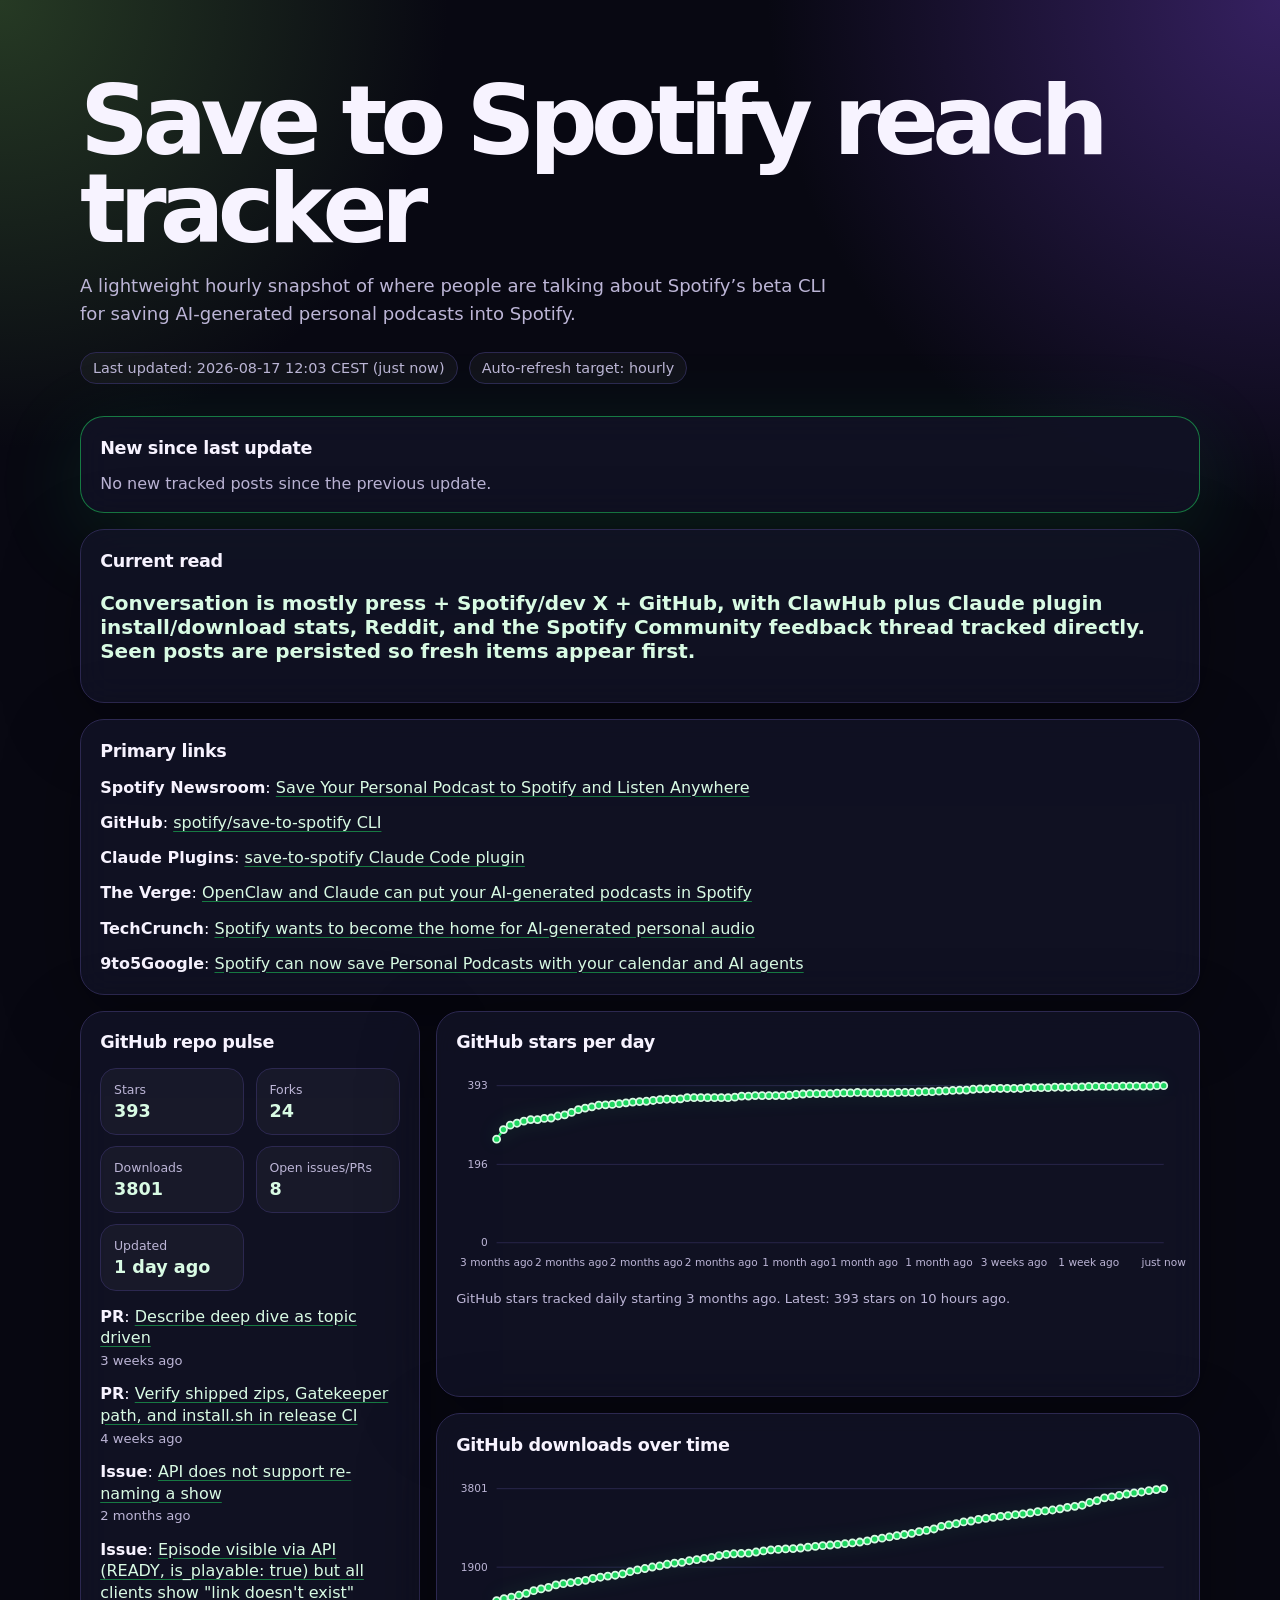
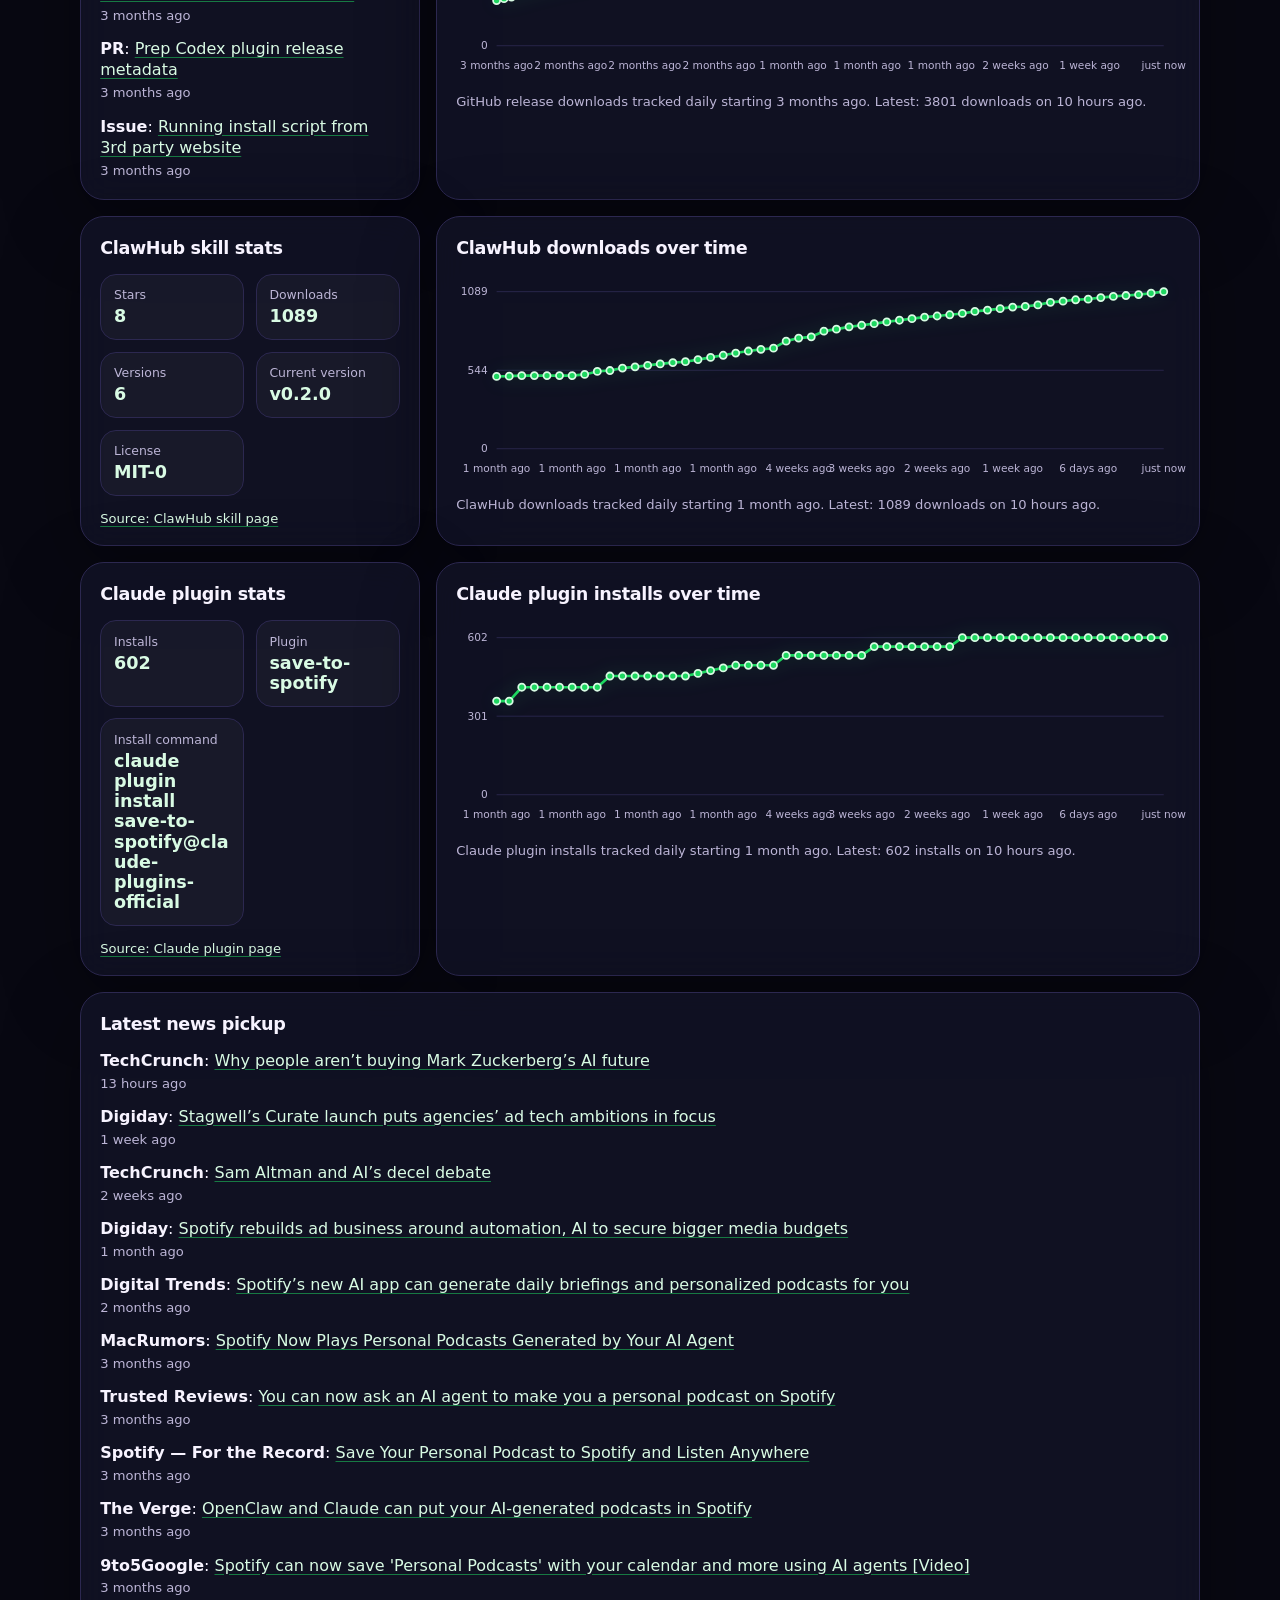
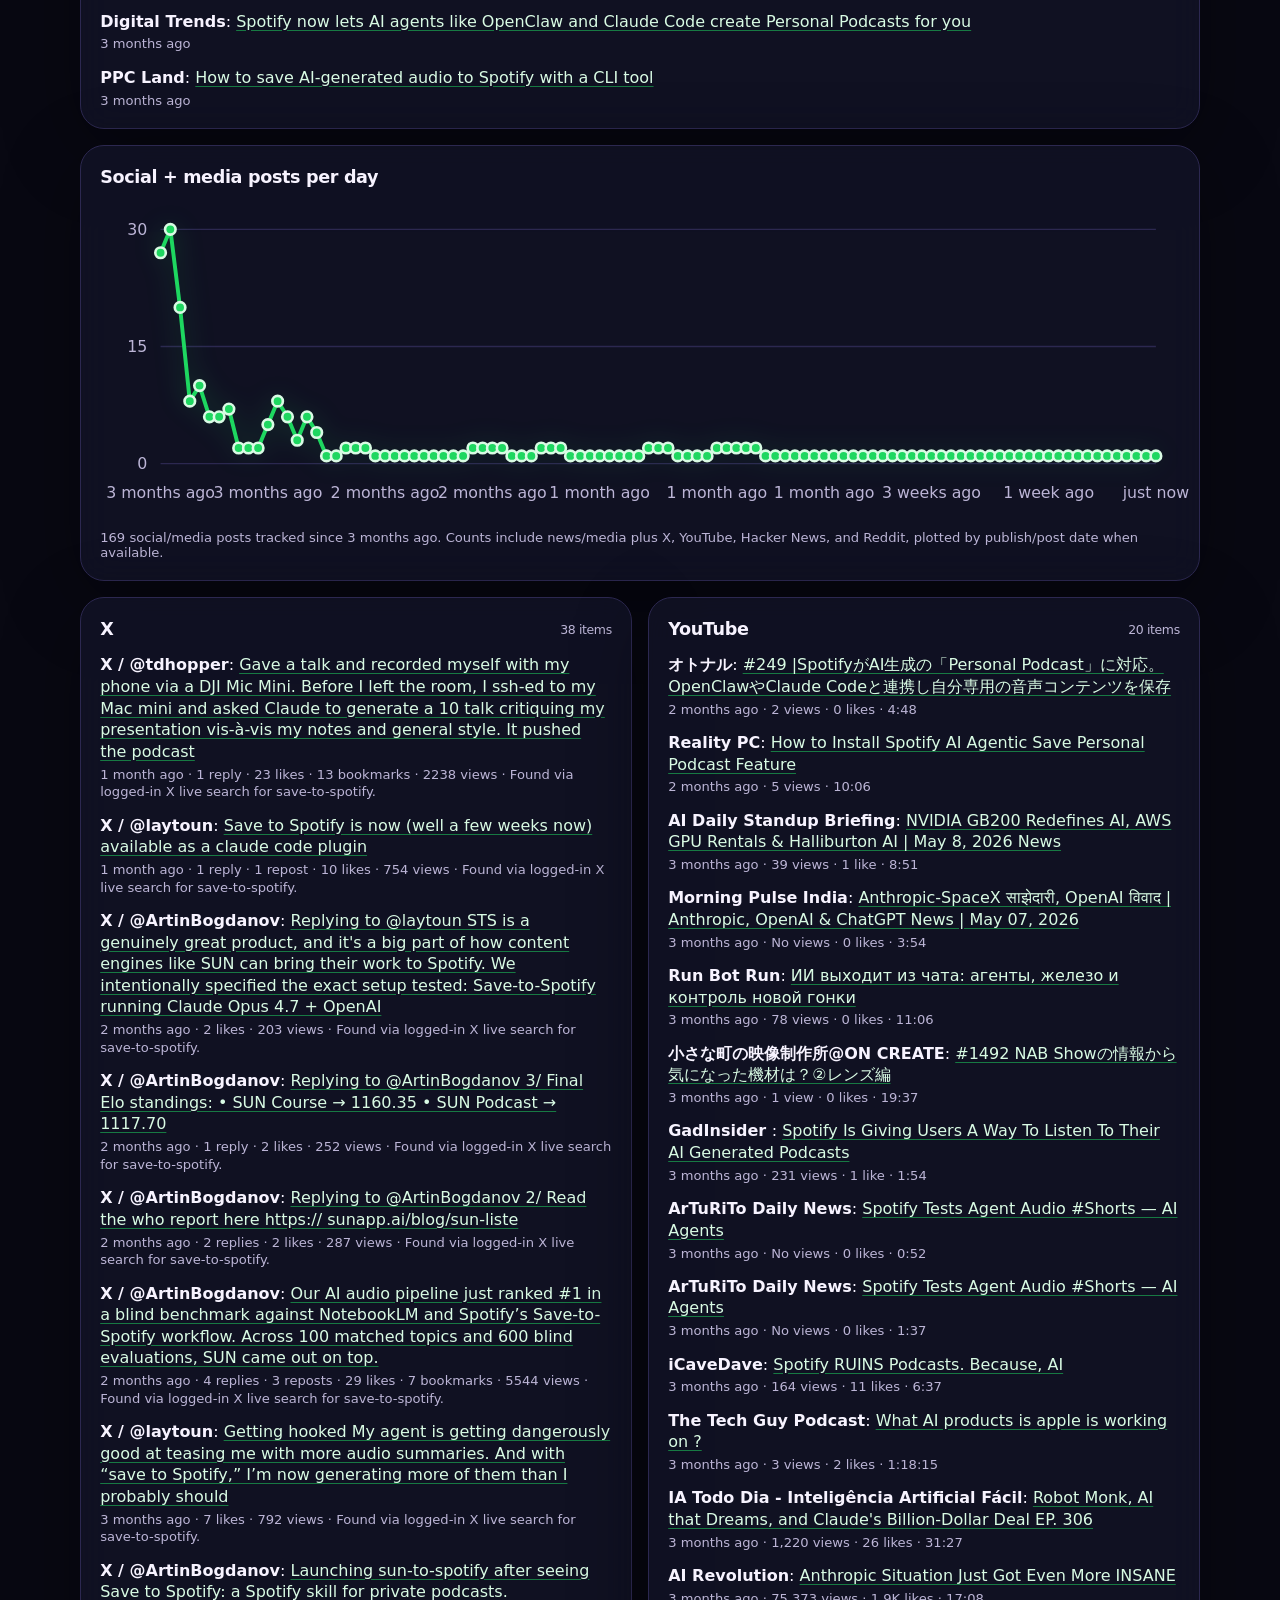
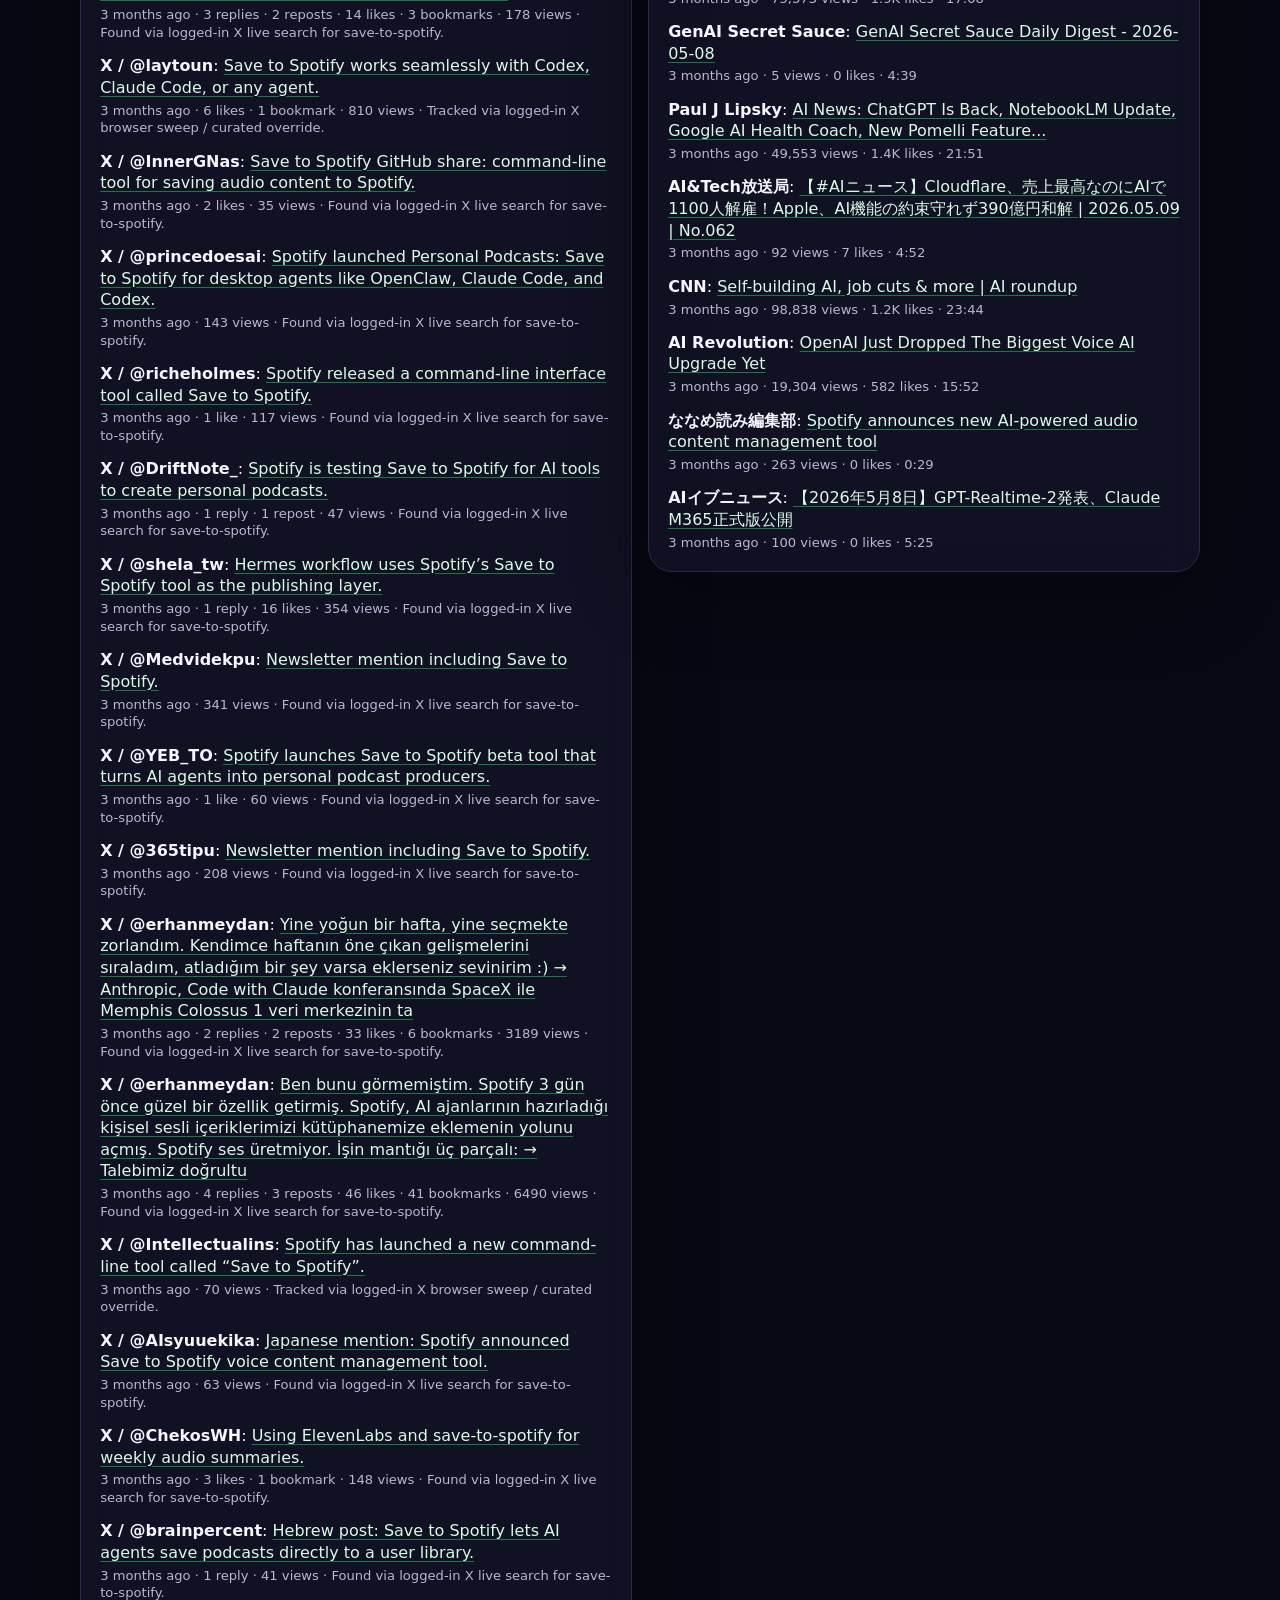
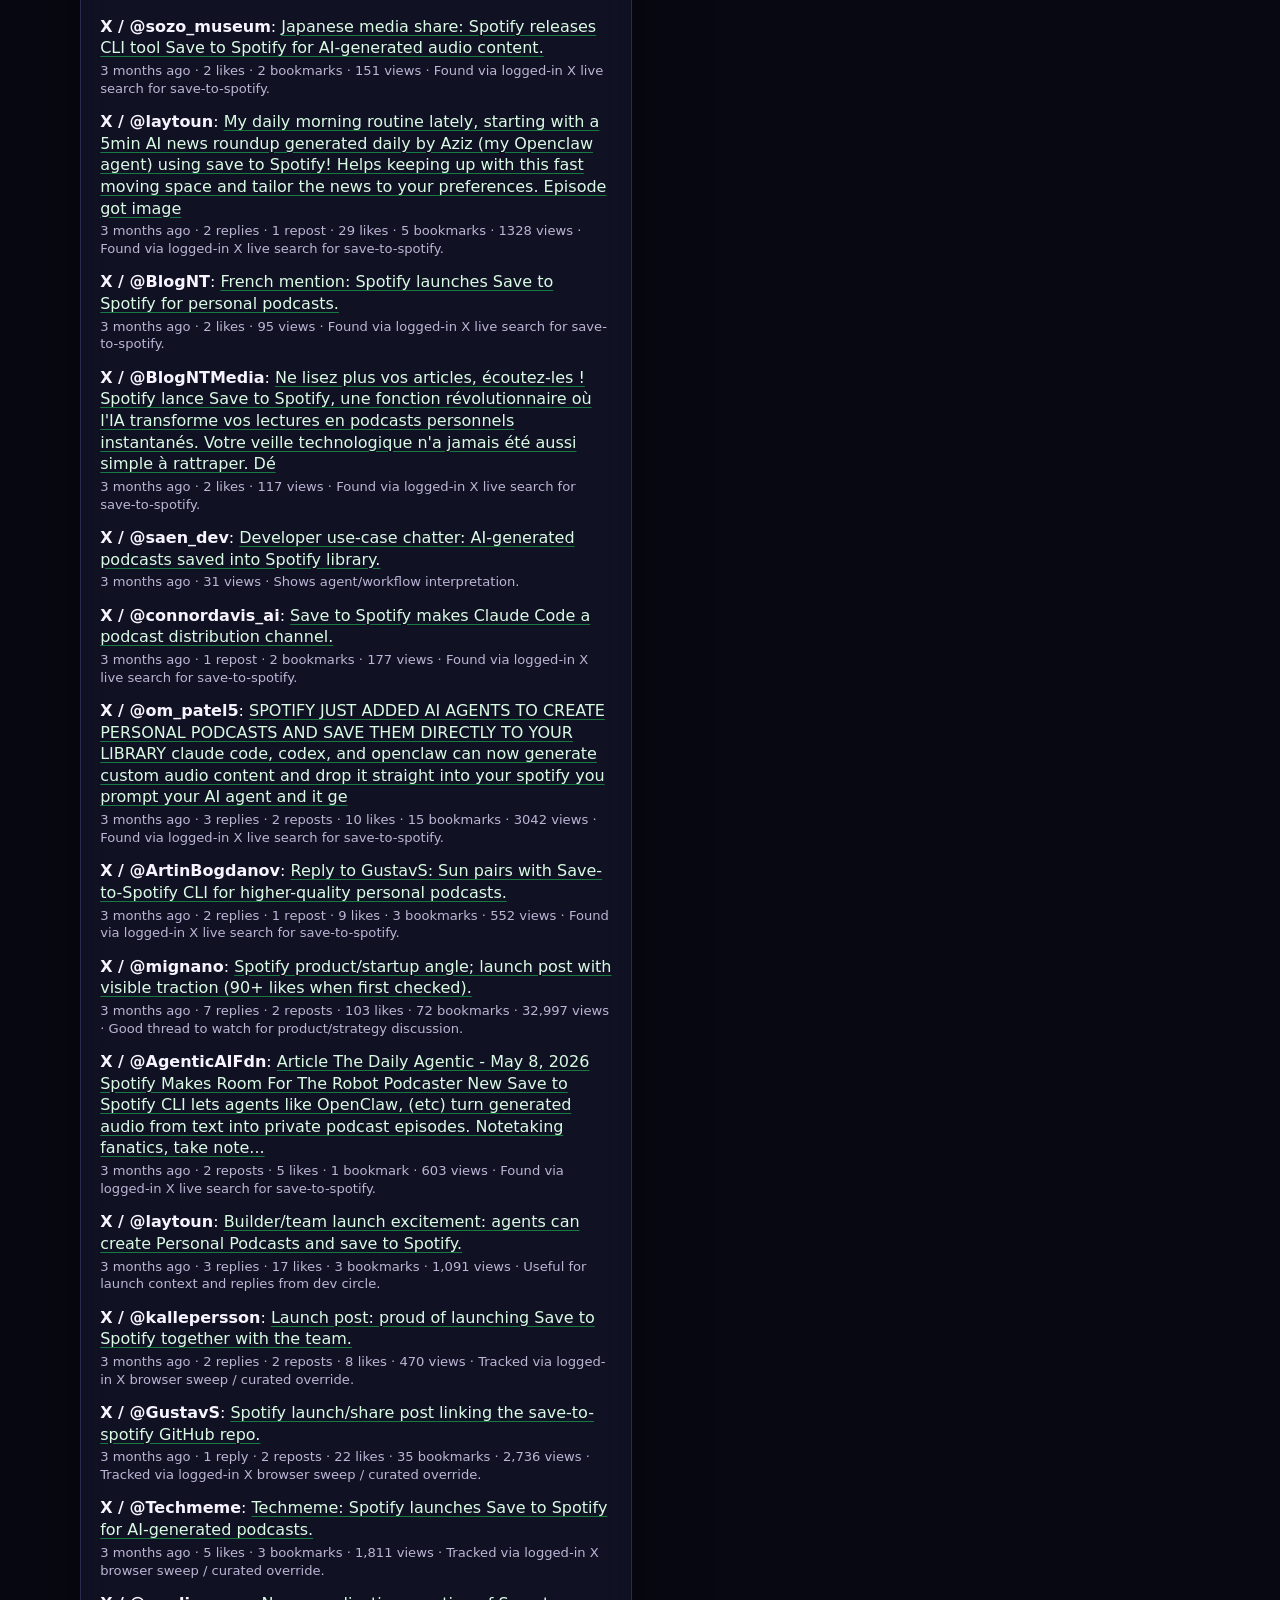
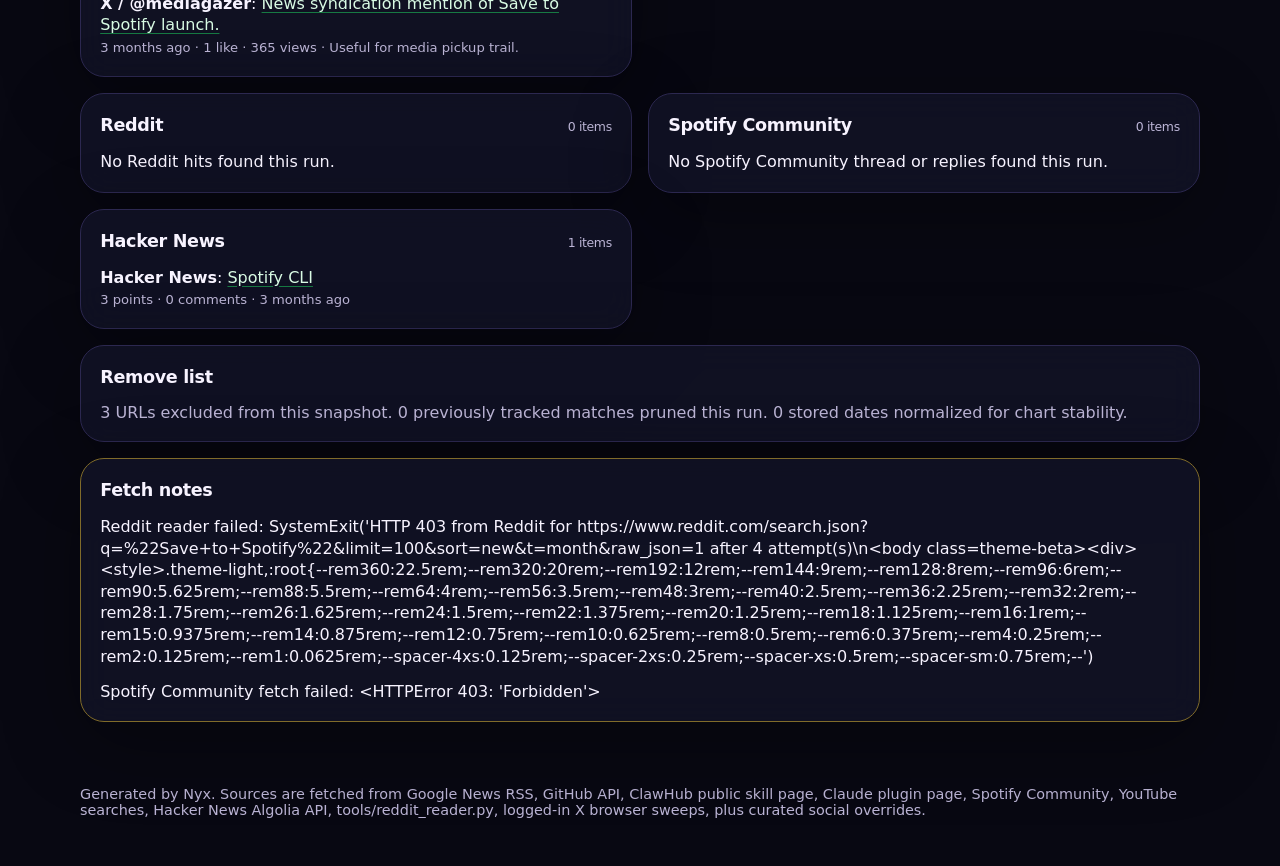
==== commit a60dc3fc: "Update snapshot data (12h cron update)" ====
--- a/index.html
+++ b/index.html
@@ -55,7 +55,7 @@
     <h1>Save to Spotify reach tracker</h1>
     <p class="lede">A lightweight hourly snapshot of where people are talking about Spotify’s beta CLI for saving AI-generated personal podcasts into Spotify.</p>
     <div class="meta">
-      <span class="pill">Last updated: <time datetime="2026-08-16T22:03:28+00:00" title="2026-08-16 22:03 UTC">2026-08-17 00:03 CEST</time> (<time datetime="2026-08-16T22:03:28.555872+00:00" title="2026-08-16 22:03 UTC">just now</time>)</span>
+      <span class="pill">Last updated: <time datetime="2026-08-17T10:03:30+00:00" title="2026-08-17 10:03 UTC">2026-08-17 12:03 CEST</time> (<time datetime="2026-08-17T10:03:30.231427+00:00" title="2026-08-17 10:03 UTC">just now</time>)</span>
       <span class="pill">Auto-refresh target: hourly</span>
     </div>
   </header>
@@ -76,11 +76,11 @@
 <li><strong>9to5Google</strong>: <a href="https://9to5google.com/2026/05/07/spotify-personal-podcasts-ai-agents/" target="_blank" rel="noopener noreferrer">Spotify can now save Personal Podcasts with your calendar and AI agents</a></li></ul></section>
     <section class="tracker-row">
       <section class="card"><h2>GitHub repo pulse</h2><div class="stat-grid"><div class="stat-box"><span>Stars</span><strong>393</strong></div>
-<div class="stat-box"><span>Forks</span><strong>23</strong></div>
-<div class="stat-box"><span>Downloads</span><strong>3788</strong></div>
+<div class="stat-box"><span>Forks</span><strong>24</strong></div>
+<div class="stat-box"><span>Downloads</span><strong>3801</strong></div>
 <div class="stat-box"><span>Open issues/PRs</span><strong>8</strong></div>
 <div class="stat-box"><span>Updated</span><strong><time datetime="2026-08-15T12:15:57+00:00" title="2026-08-15 12:15 UTC">1 day ago</time></strong></div></div><ul><li><strong>PR</strong>: <a href="https://github.com/spotify/save-to-spotify/pull/51" target="_blank" rel="noopener noreferrer">Describe deep dive as topic driven</a> <small><time datetime="2026-07-22T08:42:11+00:00" title="2026-07-22 08:42 UTC">3 weeks ago</time></small></li>
-<li><strong>PR</strong>: <a href="https://github.com/spotify/save-to-spotify/pull/50" target="_blank" rel="noopener noreferrer">Verify shipped zips, Gatekeeper path, and install.sh in release CI</a> <small><time datetime="2026-07-20T09:38:55+00:00" title="2026-07-20 09:38 UTC">3 weeks ago</time></small></li>
+<li><strong>PR</strong>: <a href="https://github.com/spotify/save-to-spotify/pull/50" target="_blank" rel="noopener noreferrer">Verify shipped zips, Gatekeeper path, and install.sh in release CI</a> <small><time datetime="2026-07-20T09:38:55+00:00" title="2026-07-20 09:38 UTC">4 weeks ago</time></small></li>
 <li><strong>Issue</strong>: <a href="https://github.com/spotify/save-to-spotify/issues/37" target="_blank" rel="noopener noreferrer">API does not support re-naming a show</a> <small><time datetime="2026-06-08T14:01:40+00:00" title="2026-06-08 14:01 UTC">2 months ago</time></small></li>
 <li><strong>Issue</strong>: <a href="https://github.com/spotify/save-to-spotify/issues/31" target="_blank" rel="noopener noreferrer">Episode visible via API (READY, is_playable: true) but all clients show &quot;link doesn&#x27;t exist&quot;</a> <small><time datetime="2026-05-17T11:43:19+00:00" title="2026-05-17 11:43 UTC">3 months ago</time></small></li>
 <li><strong>PR</strong>: <a href="https://github.com/spotify/save-to-spotify/pull/30" target="_blank" rel="noopener noreferrer">Prep Codex plugin release metadata</a> <small><time datetime="2026-05-17T11:06:22+00:00" title="2026-05-17 11:06 UTC">3 months ago</time></small></li>
@@ -94,35 +94,35 @@
         <g class="chart-labels"><text x="46.0" y="224" text-anchor="middle"><title>2026-05-11</title>3 months ago</text><text x="130.9" y="224" text-anchor="middle"><title>2026-05-22</title>2 months ago</text><text x="215.7" y="224" text-anchor="middle"><title>2026-06-02</title>2 months ago</text><text x="300.6" y="224" text-anchor="middle"><title>2026-06-13</title>2 months ago</text><text x="385.4" y="224" text-anchor="middle"><title>2026-06-24</title>1 month ago</text><text x="462.6" y="224" text-anchor="middle"><title>2026-07-04</title>1 month ago</text><text x="547.4" y="224" text-anchor="middle"><title>2026-07-15</title>1 month ago</text><text x="632.3" y="224" text-anchor="middle"><title>2026-07-26</title>3 weeks ago</text><text x="717.1" y="224" text-anchor="middle"><title>2026-08-06</title>1 week ago</text><text x="802.0" y="224" text-anchor="middle"><title>2026-08-17</title>just now</text></g>
       </svg>
       <div class="chart-tooltip" aria-hidden="true"></div>
-      <small>GitHub stars tracked daily starting <time datetime="2026-05-11T00:00:00+00:00" title="2026-05-11 00:00 UTC">3 months ago</time>. Latest: 393 stars on <time datetime="2026-08-17T00:00:00+00:00" title="2026-08-17 00:00 UTC">1 hour from now</time>.</small>
+      <small>GitHub stars tracked daily starting <time datetime="2026-05-11T00:00:00+00:00" title="2026-05-11 00:00 UTC">3 months ago</time>. Latest: 393 stars on <time datetime="2026-08-17T00:00:00+00:00" title="2026-08-17 00:00 UTC">10 hours ago</time>.</small>
     </div></section>
         <section class="card"><h2>GitHub downloads over time</h2><div class="chart-wrap" role="img" aria-label="Line chart of GitHub release downloads per day">
       <svg class="line-chart" viewBox="0 0 820 240" preserveAspectRatio="xMidYMid meet">
-        <g class="chart-grid"><g><line x1="46" x2="802" y1="198.0" y2="198.0" /><text x="36" y="202.0" text-anchor="end">0</text></g><g><line x1="46" x2="802" y1="109.0" y2="109.0" /><text x="36" y="113.0" text-anchor="end">1894</text></g><g><line x1="46" x2="802" y1="20.0" y2="20.0" /><text x="36" y="24.0" text-anchor="end">3788</text></g></g>
-        <polyline points="46.0,146.6 54.4,144.5 62.8,142.7 71.2,140.6 79.6,138.4 88.0,135.4 96.4,133.3 104.8,131.6 113.2,128.8 121.6,127.4 130.0,126.2 138.4,124.9 146.8,123.6 155.2,121.5 163.6,120.1 172.0,118.8 180.4,117.8 188.8,116.2 197.2,113.8 205.6,111.8 214.0,110.2 222.4,108.5 230.8,107.3 239.2,105.4 247.6,104.1 256.0,103.2 264.4,101.3 272.8,100.1 281.2,98.8 289.6,97.5 298.0,95.6 306.4,94.2 314.8,93.4 323.2,93.0 331.6,92.8 340.0,91.5 348.4,90.2 356.8,88.9 365.2,88.6 373.6,87.9 382.0,87.5 390.4,86.9 398.8,85.9 407.2,85.1 415.6,84.2 424.0,83.5 432.4,82.8 440.8,82.0 449.2,81.0 457.6,80.1 466.0,78.8 474.4,76.8 482.8,75.6 491.2,74.3 499.6,72.9 508.0,71.5 516.4,70.2 524.8,68.4 533.2,66.8 541.6,65.3 550.0,62.3 558.4,60.6 566.8,59.2 575.2,57.3 583.6,56.2 592.0,54.4 600.4,53.2 608.8,52.0 617.2,51.0 625.6,50.2 634.0,49.0 642.4,48.2 650.8,46.9 659.2,45.6 667.6,44.7 676.0,43.7 684.4,42.3 692.8,40.6 701.2,39.5 709.6,38.2 718.0,35.2 726.4,32.9 734.8,29.8 743.2,28.8 751.6,27.0 760.0,25.5 768.4,24.2 776.8,23.2 785.2,21.6 793.6,20.5 802.0,20.0" />
-        <g class="chart-points"><g class="chart-point" tabindex="0" data-tooltip="2026-05-19: 1093 downloads" data-x="46.0" data-y="146.6"><circle class="point-dot" cx="46.0" cy="146.6" r="4" /><circle class="point-hit" cx="46.0" cy="146.6" r="12" /></g><g class="chart-point" tabindex="0" data-tooltip="2026-05-20: 1138 downloads" data-x="54.4" data-y="144.5"><circle class="point-dot" cx="54.4" cy="144.5" r="4" /><circle class="point-hit" cx="54.4" cy="144.5" r="12" /></g><g class="chart-point" tabindex="0" data-tooltip="2026-05-21: 1176 downloads" data-x="62.8" data-y="142.7"><circle class="point-dot" cx="62.8" cy="142.7" r="4" /><circle class="point-hit" cx="62.8" cy="142.7" r="12" /></g><g class="chart-point" tabindex="0" data-tooltip="2026-05-22: 1222 downloads" data-x="71.2" data-y="140.6"><circle class="point-dot" cx="71.2" cy="140.6" r="4" /><circle class="point-hit" cx="71.2" cy="140.6" r="12" /></g><g class="chart-point" tabindex="0" data-tooltip="2026-05-23: 1268 downloads" data-x="79.6" data-y="138.4"><circle class="point-dot" cx="79.6" cy="138.4" r="4" /><circle class="point-hit" cx="79.6" cy="138.4" r="12" /></g><g class="chart-point" tabindex="0" data-tooltip="2026-05-24: 1332 downloads" data-x="88.0" data-y="135.4"><circle class="point-dot" cx="88.0" cy="135.4" r="4" /><circle class="point-hit" cx="88.0" cy="135.4" r="12" /></g><g class="chart-point" tabindex="0" data-tooltip="2026-05-25: 1376 downloads" data-x="96.4" data-y="133.3"><circle class="point-dot" cx="96.4" cy="133.3" r="4" /><circle class="point-hit" cx="96.4" cy="133.3" r="12" /></g><g class="chart-point" tabindex="0" data-tooltip="2026-05-26: 1414 downloads" data-x="104.8" data-y="131.6"><circle class="point-dot" cx="104.8" cy="131.6" r="4" /><circle class="point-hit" cx="104.8" cy="131.6" r="12" /></g><g class="chart-point" tabindex="0" data-tooltip="2026-05-27: 1472 downloads" data-x="113.2" data-y="128.8"><circle class="point-dot" cx="113.2" cy="128.8" r="4" /><circle class="point-hit" cx="113.2" cy="128.8" r="12" /></g><g class="chart-point" tabindex="0" data-tooltip="2026-05-28: 1502 downloads" data-x="121.6" data-y="127.4"><circle class="point-dot" cx="121.6" cy="127.4" r="4" /><circle class="point-hit" cx="121.6" cy="127.4" r="12" /></g><g class="chart-point" tabindex="0" data-tooltip="2026-05-29: 1528 downloads" data-x="130.0" data-y="126.2"><circle class="point-dot" cx="130.0" cy="126.2" r="4" /><circle class="point-hit" cx="130.0" cy="126.2" r="12" /></g><g class="chart-point" tabindex="0" data-tooltip="2026-05-30: 1555 downloads" data-x="138.4" data-y="124.9"><circle class="point-dot" cx="138.4" cy="124.9" r="4" /><circle class="point-hit" cx="138.4" cy="124.9" r="12" /></g><g class="chart-point" tabindex="0" data-tooltip="2026-05-31: 1583 downloads" data-x="146.8" data-y="123.6"><circle class="point-dot" cx="146.8" cy="123.6" r="4" /><circle class="point-hit" cx="146.8" cy="123.6" r="12" /></g><g class="chart-point" tabindex="0" data-tooltip="2026-06-01: 1627 downloads" data-x="155.2" data-y="121.5"><circle class="point-dot" cx="155.2" cy="121.5" r="4" /><circle class="point-hit" cx="155.2" cy="121.5" r="12" /></g><g class="chart-point" tabindex="0" data-tooltip="2026-06-02: 1658 downloads" data-x="163.6" data-y="120.1"><circle class="point-dot" cx="163.6" cy="120.1" r="4" /><circle class="point-hit" cx="163.6" cy="120.1" r="12" /></g><g class="chart-point" tabindex="0" data-tooltip="2026-06-03: 1685 downloads" data-x="172.0" data-y="118.8"><circle class="point-dot" cx="172.0" cy="118.8" r="4" /><circle class="point-hit" cx="172.0" cy="118.8" r="12" /></g><g class="chart-point" tabindex="0" data-tooltip="2026-06-04: 1706 downloads" data-x="180.4" data-y="117.8"><circle class="point-dot" cx="180.4" cy="117.8" r="4" /><circle class="point-hit" cx="180.4" cy="117.8" r="12" /></g><g class="chart-point" tabindex="0" data-tooltip="2026-06-05: 1740 downloads" data-x="188.8" data-y="116.2"><circle class="point-dot" cx="188.8" cy="116.2" r="4" /><circle class="point-hit" cx="188.8" cy="116.2" r="12" /></g><g class="chart-point" tabindex="0" data-tooltip="2026-06-06: 1791 downloads" data-x="197.2" data-y="113.8"><circle class="point-dot" cx="197.2" cy="113.8" r="4" /><circle class="point-hit" cx="197.2" cy="113.8" r="12" /></g><g class="chart-point" tabindex="0" data-tooltip="2026-06-07: 1835 downloads" data-x="205.6" data-y="111.8"><circle class="point-dot" cx="205.6" cy="111.8" r="4" /><circle class="point-hit" cx="205.6" cy="111.8" r="12" /></g><g class="chart-point" tabindex="0" data-tooltip="2026-06-08: 1868 downloads" data-x="214.0" data-y="110.2"><circle class="point-dot" cx="214.0" cy="110.2" r="4" /><circle class="point-hit" cx="214.0" cy="110.2" r="12" /></g><g class="chart-point" tabindex="0" data-tooltip="2026-06-09: 1904 downloads" data-x="222.4" data-y="108.5"><circle class="point-dot" cx="222.4" cy="108.5" r="4" /><circle class="point-hit" cx="222.4" cy="108.5" r="12" /></g><g class="chart-point" tabindex="0" data-tooltip="2026-06-10: 1931 downloads" data-x="230.8" data-y="107.3"><circle class="point-dot" cx="230.8" cy="107.3" r="4" /><circle class="point-hit" cx="230.8" cy="107.3" r="12" /></g><g class="chart-point" tabindex="0" data-tooltip="2026-06-11: 1971 downloads" data-x="239.2" data-y="105.4"><circle class="point-dot" cx="239.2" cy="105.4" r="4" /><circle class="point-hit" cx="239.2" cy="105.4" r="12" /></g><g class="chart-point" tabindex="0" data-tooltip="2026-06-12: 1999 downloads" data-x="247.6" data-y="104.1"><circle class="point-dot" cx="247.6" cy="104.1" r="4" /><circle class="point-hit" cx="247.6" cy="104.1" r="12" /></g><g class="chart-point" tabindex="0" data-tooltip="2026-06-13: 2018 downloads" data-x="256.0" data-y="103.2"><circle class="point-dot" cx="256.0" cy="103.2" r="4" /><circle class="point-hit" cx="256.0" cy="103.2" r="12" /></g><g class="chart-point" tabindex="0" data-tooltip="2026-06-14: 2057 downloads" data-x="264.4" data-y="101.3"><circle class="point-dot" cx="264.4" cy="101.3" r="4" /><circle class="point-hit" cx="264.4" cy="101.3" r="12" /></g><g class="chart-point" tabindex="0" data-tooltip="2026-06-15: 2083 downloads" data-x="272.8" data-y="100.1"><circle class="point-dot" cx="272.8" cy="100.1" r="4" /><circle class="point-hit" cx="272.8" cy="100.1" r="12" /></g><g class="chart-point" tabindex="0" data-tooltip="2026-06-16: 2111 downloads" data-x="281.2" data-y="98.8"><circle class="point-dot" cx="281.2" cy="98.8" r="4" /><circle class="point-hit" cx="281.2" cy="98.8" r="12" /></g><g class="chart-point" tabindex="0" data-tooltip="2026-06-17: 2139 downloads" data-x="289.6" data-y="97.5"><circle class="point-dot" cx="289.6" cy="97.5" r="4" /><circle class="point-hit" cx="289.6" cy="97.5" r="12" /></g><g class="chart-point" tabindex="0" data-tooltip="2026-06-18: 2180 downloads" data-x="298.0" data-y="95.6"><circle class="point-dot" cx="298.0" cy="95.6" r="4" /><circle class="point-hit" cx="298.0" cy="95.6" r="12" /></g><g class="chart-point" tabindex="0" data-tooltip="2026-06-19: 2210 downloads" data-x="306.4" data-y="94.2"><circle class="point-dot" cx="306.4" cy="94.2" r="4" /><circle class="point-hit" cx="306.4" cy="94.2" r="12" /></g><g class="chart-point" tabindex="0" data-tooltip="2026-06-20: 2225 downloads" data-x="314.8" data-y="93.4"><circle class="point-dot" cx="314.8" cy="93.4" r="4" /><circle class="point-hit" cx="314.8" cy="93.4" r="12" /></g><g class="chart-point" tabindex="0" data-tooltip="2026-06-21: 2235 downloads" data-x="323.2" data-y="93.0"><circle class="point-dot" cx="323.2" cy="93.0" r="4" /><circle class="point-hit" cx="323.2" cy="93.0" r="12" /></g><g class="chart-point" tabindex="0" data-tooltip="2026-06-22: 2239 downloads" data-x="331.6" data-y="92.8"><circle class="point-dot" cx="331.6" cy="92.8" r="4" /><circle class="point-hit" cx="331.6" cy="92.8" r="12" /></g><g class="chart-point" tabindex="0" data-tooltip="2026-06-23: 2267 downloads" data-x="340.0" data-y="91.5"><circle class="point-dot" cx="340.0" cy="91.5" r="4" /><circle class="point-hit" cx="340.0" cy="91.5" r="12" /></g><g class="chart-point" tabindex="0" data-tooltip="2026-06-24: 2294 downloads" data-x="348.4" data-y="90.2"><circle class="point-dot" cx="348.4" cy="90.2" r="4" /><circle class="point-hit" cx="348.4" cy="90.2" r="12" /></g><g class="chart-point" tabindex="0" data-tooltip="2026-06-25: 2322 downloads" data-x="356.8" data-y="88.9"><circle class="point-dot" cx="356.8" cy="88.9" r="4" /><circle class="point-hit" cx="356.8" cy="88.9" r="12" /></g><g class="chart-point" tabindex="0" data-tooltip="2026-06-26: 2329 downloads" data-x="365.2" data-y="88.6"><circle class="point-dot" cx="365.2" cy="88.6" r="4" /><circle class="point-hit" cx="365.2" cy="88.6" r="12" /></g><g class="chart-point" tabindex="0" data-tooltip="2026-06-27: 2342 downloads" data-x="373.6" data-y="87.9"><circle class="point-dot" cx="373.6" cy="87.9" r="4" /><circle class="point-hit" cx="373.6" cy="87.9" r="12" /></g><g class="chart-point" tabindex="0" data-tooltip="2026-06-28: 2351 downloads" data-x="382.0" data-y="87.5"><circle class="point-dot" cx="382.0" cy="87.5" r="4" /><circle class="point-hit" cx="382.0" cy="87.5" r="12" /></g><g class="chart-point" tabindex="0" data-tooltip="2026-06-29: 2364 downloads" data-x="390.4" data-y="86.9"><circle class="point-dot" cx="390.4" cy="86.9" r="4" /><circle class="point-hit" cx="390.4" cy="86.9" r="12" /></g><g class="chart-point" tabindex="0" data-tooltip="2026-06-30: 2386 downloads" data-x="398.8" data-y="85.9"><circle class="point-dot" cx="398.8" cy="85.9" r="4" /><circle class="point-hit" cx="398.8" cy="85.9" r="12" /></g><g class="chart-point" tabindex="0" data-tooltip="2026-07-01: 2403 downloads" data-x="407.2" data-y="85.1"><circle class="point-dot" cx="407.2" cy="85.1" r="4" /><circle class="point-hit" cx="407.2" cy="85.1" r="12" /></g><g class="chart-point" tabindex="0" data-tooltip="2026-07-02: 2421 downloads" data-x="415.6" data-y="84.2"><circle class="point-dot" cx="415.6" cy="84.2" r="4" /><circle class="point-hit" cx="415.6" cy="84.2" r="12" /></g><g class="chart-point" tabindex="0" data-tooltip="2026-07-03: 2437 downloads" data-x="424.0" data-y="83.5"><circle class="point-dot" cx="424.0" cy="83.5" r="4" /><circle class="point-hit" cx="424.0" cy="83.5" r="12" /></g><g class="chart-point" tabindex="0" data-tooltip="2026-07-04: 2451 downloads" data-x="432.4" data-y="82.8"><circle class="point-dot" cx="432.4" cy="82.8" r="4" /><circle class="point-hit" cx="432.4" cy="82.8" r="12" /></g><g class="chart-point" tabindex="0" data-tooltip="2026-07-05: 2468 downloads" data-x="440.8" data-y="82.0"><circle class="point-dot" cx="440.8" cy="82.0" r="4" /><circle class="point-hit" cx="440.8" cy="82.0" r="12" /></g><g class="chart-point" tabindex="0" data-tooltip="2026-07-06: 2489 downloads" data-x="449.2" data-y="81.0"><circle class="point-dot" cx="449.2" cy="81.0" r="4" /><circle class="point-hit" cx="449.2" cy="81.0" r="12" /></g><g class="chart-point" tabindex="0" data-tooltip="2026-07-07: 2510 downloads" data-x="457.6" data-y="80.1"><circle class="point-dot" cx="457.6" cy="80.1" r="4" /><circle class="point-hit" cx="457.6" cy="80.1" r="12" /></g><g class="chart-point" tabindex="0" data-tooltip="2026-07-08: 2537 downloads" data-x="466.0" data-y="78.8"><circle class="point-dot" cx="466.0" cy="78.8" r="4" /><circle class="point-hit" cx="466.0" cy="78.8" r="12" /></g><g class="chart-point" tabindex="0" data-tooltip="2026-07-09: 2580 downloads" data-x="474.4" data-y="76.8"><circle class="point-dot" cx="474.4" cy="76.8" r="4" /><circle class="point-hit" cx="474.4" cy="76.8" r="12" /></g><g class="chart-point" tabindex="0" data-tooltip="2026-07-10: 2604 downloads" data-x="482.8" data-y="75.6"><circle class="point-dot" cx="482.8" cy="75.6" r="4" /><circle class="point-hit" cx="482.8" cy="75.6" r="12" /></g><g class="chart-point" tabindex="0" data-tooltip="2026-07-11: 2633 downloads" data-x="491.2" data-y="74.3"><circle class="point-dot" cx="491.2" cy="74.3" r="4" /><circle class="point-hit" cx="491.2" cy="74.3" r="12" /></g><g class="chart-point" tabindex="0" data-tooltip="2026-07-12: 2662 downloads" data-x="499.6" data-y="72.9"><circle class="point-dot" cx="499.6" cy="72.9" r="4" /><circle class="point-hit" cx="499.6" cy="72.9" r="12" /></g><g class="chart-point" tabindex="0" data-tooltip="2026-07-13: 2691 downloads" data-x="508.0" data-y="71.5"><circle class="point-dot" cx="508.0" cy="71.5" r="4" /><circle class="point-hit" cx="508.0" cy="71.5" r="12" /></g><g class="chart-point" tabindex="0" data-tooltip="2026-07-14: 2720 downloads" data-x="516.4" data-y="70.2"><circle class="point-dot" cx="516.4" cy="70.2" r="4" /><circle class="point-hit" cx="516.4" cy="70.2" r="12" /></g><g class="chart-point" tabindex="0" data-tooltip="2026-07-15: 2758 downloads" data-x="524.8" data-y="68.4"><circle class="point-dot" cx="524.8" cy="68.4" r="4" /><circle class="point-hit" cx="524.8" cy="68.4" r="12" /></g><g class="chart-point" tabindex="0" data-tooltip="2026-07-16: 2792 downloads" data-x="533.2" data-y="66.8"><circle class="point-dot" cx="533.2" cy="66.8" r="4" /><circle class="point-hit" cx="533.2" cy="66.8" r="12" /></g><g class="chart-point" tabindex="0" data-tooltip="2026-07-17: 2825 downloads" data-x="541.6" data-y="65.3"><circle class="point-dot" cx="541.6" cy="65.3" r="4" /><circle class="point-hit" cx="541.6" cy="65.3" r="12" /></g><g class="chart-point" tabindex="0" data-tooltip="2026-07-18: 2888 downloads" data-x="550.0" data-y="62.3"><circle class="point-dot" cx="550.0" cy="62.3" r="4" /><circle class="point-hit" cx="550.0" cy="62.3" r="12" /></g><g class="chart-point" tabindex="0" data-tooltip="2026-07-19: 2923 downloads" data-x="558.4" data-y="60.6"><circle class="point-dot" cx="558.4" cy="60.6" r="4" /><circle class="point-hit" cx="558.4" cy="60.6" r="12" /></g><g class="chart-point" tabindex="0" data-tooltip="2026-07-20: 2954 downloads" data-x="566.8" data-y="59.2"><circle class="point-dot" cx="566.8" cy="59.2" r="4" /><circle class="point-hit" cx="566.8" cy="59.2" r="12" /></g><g class="chart-point" tabindex="0" data-tooltip="2026-07-21: 2995 downloads" data-x="575.2" data-y="57.3"><circle class="point-dot" cx="575.2" cy="57.3" r="4" /><circle class="point-hit" cx="575.2" cy="57.3" r="12" /></g><g class="chart-point" tabindex="0" data-tooltip="2026-07-22: 3017 downloads" data-x="583.6" data-y="56.2"><circle class="point-dot" cx="583.6" cy="56.2" r="4" /><circle class="point-hit" cx="583.6" cy="56.2" r="12" /></g><g class="chart-point" tabindex="0" data-tooltip="2026-07-23: 3056 downloads" data-x="592.0" data-y="54.4"><circle class="point-dot" cx="592.0" cy="54.4" r="4" /><circle class="point-hit" cx="592.0" cy="54.4" r="12" /></g><g class="chart-point" tabindex="0" data-tooltip="2026-07-24: 3081 downloads" data-x="600.4" data-y="53.2"><circle class="point-dot" cx="600.4" cy="53.2" r="4" /><circle class="point-hit" cx="600.4" cy="53.2" r="12" /></g><g class="chart-point" tabindex="0" data-tooltip="2026-07-25: 3108 downloads" data-x="608.8" data-y="52.0"><circle class="point-dot" cx="608.8" cy="52.0" r="4" /><circle class="point-hit" cx="608.8" cy="52.0" r="12" /></g><g class="chart-point" tabindex="0" data-tooltip="2026-07-26: 3129 downloads" data-x="617.2" data-y="51.0"><circle class="point-dot" cx="617.2" cy="51.0" r="4" /><circle class="point-hit" cx="617.2" cy="51.0" r="12" /></g><g class="chart-point" tabindex="0" data-tooltip="2026-07-27: 3145 downloads" data-x="625.6" data-y="50.2"><circle class="point-dot" cx="625.6" cy="50.2" r="4" /><circle class="point-hit" cx="625.6" cy="50.2" r="12" /></g><g class="chart-point" tabindex="0" data-tooltip="2026-07-28: 3171 downloads" data-x="634.0" data-y="49.0"><circle class="point-dot" cx="634.0" cy="49.0" r="4" /><circle class="point-hit" cx="634.0" cy="49.0" r="12" /></g><g class="chart-point" tabindex="0" data-tooltip="2026-07-29: 3188 downloads" data-x="642.4" data-y="48.2"><circle class="point-dot" cx="642.4" cy="48.2" r="4" /><circle class="point-hit" cx="642.4" cy="48.2" r="12" /></g><g class="chart-point" tabindex="0" data-tooltip="2026-07-30: 3216 downloads" data-x="650.8" data-y="46.9"><circle class="point-dot" cx="650.8" cy="46.9" r="4" /><circle class="point-hit" cx="650.8" cy="46.9" r="12" /></g><g class="chart-point" tabindex="0" data-tooltip="2026-07-31: 3243 downloads" data-x="659.2" data-y="45.6"><circle class="point-dot" cx="659.2" cy="45.6" r="4" /><circle class="point-hit" cx="659.2" cy="45.6" r="12" /></g><g class="chart-point" tabindex="0" data-tooltip="2026-08-01: 3263 downloads" data-x="667.6" data-y="44.7"><circle class="point-dot" cx="667.6" cy="44.7" r="4" /><circle class="point-hit" cx="667.6" cy="44.7" r="12" /></g><g class="chart-point" tabindex="0" data-tooltip="2026-08-02: 3284 downloads" data-x="676.0" data-y="43.7"><circle class="point-dot" cx="676.0" cy="43.7" r="4" /><circle class="point-hit" cx="676.0" cy="43.7" r="12" /></g><g class="chart-point" tabindex="0" data-tooltip="2026-08-03: 3313 downloads" data-x="684.4" data-y="42.3"><circle class="point-dot" cx="684.4" cy="42.3" r="4" /><circle class="point-hit" cx="684.4" cy="42.3" r="12" /></g><g class="chart-point" tabindex="0" data-tooltip="2026-08-04: 3349 downloads" data-x="692.8" data-y="40.6"><circle class="point-dot" cx="692.8" cy="40.6" r="4" /><circle class="point-hit" cx="692.8" cy="40.6" r="12" /></g><g class="chart-point" tabindex="0" data-tooltip="2026-08-05: 3373 downloads" data-x="701.2" data-y="39.5"><circle class="point-dot" cx="701.2" cy="39.5" r="4" /><circle class="point-hit" cx="701.2" cy="39.5" r="12" /></g><g class="chart-point" tabindex="0" data-tooltip="2026-08-06: 3400 downloads" data-x="709.6" data-y="38.2"><circle class="point-dot" cx="709.6" cy="38.2" r="4" /><circle class="point-hit" cx="709.6" cy="38.2" r="12" /></g><g class="chart-point" tabindex="0" data-tooltip="2026-08-07: 3465 downloads" data-x="718.0" data-y="35.2"><circle class="point-dot" cx="718.0" cy="35.2" r="4" /><circle class="point-hit" cx="718.0" cy="35.2" r="12" /></g><g class="chart-point" tabindex="0" data-tooltip="2026-08-08: 3513 downloads" data-x="726.4" data-y="32.9"><circle class="point-dot" cx="726.4" cy="32.9" r="4" /><circle class="point-hit" cx="726.4" cy="32.9" r="12" /></g><g class="chart-point" tabindex="0" data-tooltip="2026-08-09: 3579 downloads" data-x="734.8" data-y="29.8"><circle class="point-dot" cx="734.8" cy="29.8" r="4" /><circle class="point-hit" cx="734.8" cy="29.8" r="12" /></g><g class="chart-point" tabindex="0" data-tooltip="2026-08-10: 3600 downloads" data-x="743.2" data-y="28.8"><circle class="point-dot" cx="743.2" cy="28.8" r="4" /><circle class="point-hit" cx="743.2" cy="28.8" r="12" /></g><g class="chart-point" tabindex="0" data-tooltip="2026-08-11: 3638 downloads" data-x="751.6" data-y="27.0"><circle class="point-dot" cx="751.6" cy="27.0" r="4" /><circle class="point-hit" cx="751.6" cy="27.0" r="12" /></g><g class="chart-point" tabindex="0" data-tooltip="2026-08-12: 3671 downloads" data-x="760.0" data-y="25.5"><circle class="point-dot" cx="760.0" cy="25.5" r="4" /><circle class="point-hit" cx="760.0" cy="25.5" r="12" /></g><g class="chart-point" tabindex="0" data-tooltip="2026-08-13: 3699 downloads" data-x="768.4" data-y="24.2"><circle class="point-dot" cx="768.4" cy="24.2" r="4" /><circle class="point-hit" cx="768.4" cy="24.2" r="12" /></g><g class="chart-point" tabindex="0" data-tooltip="2026-08-14: 3720 downloads" data-x="776.8" data-y="23.2"><circle class="point-dot" cx="776.8" cy="23.2" r="4" /><circle class="point-hit" cx="776.8" cy="23.2" r="12" /></g><g class="chart-point" tabindex="0" data-tooltip="2026-08-15: 3754 downloads" data-x="785.2" data-y="21.6"><circle class="point-dot" cx="785.2" cy="21.6" r="4" /><circle class="point-hit" cx="785.2" cy="21.6" r="12" /></g><g class="chart-point" tabindex="0" data-tooltip="2026-08-16: 3778 downloads" data-x="793.6" data-y="20.5"><circle class="point-dot" cx="793.6" cy="20.5" r="4" /><circle class="point-hit" cx="793.6" cy="20.5" r="12" /></g><g class="chart-point" tabindex="0" data-tooltip="2026-08-17: 3788 downloads" data-x="802.0" data-y="20.0"><circle class="point-dot" cx="802.0" cy="20.0" r="4" /><circle class="point-hit" cx="802.0" cy="20.0" r="12" /></g></g>
+        <g class="chart-grid"><g><line x1="46" x2="802" y1="198.0" y2="198.0" /><text x="36" y="202.0" text-anchor="end">0</text></g><g><line x1="46" x2="802" y1="109.0" y2="109.0" /><text x="36" y="113.0" text-anchor="end">1900</text></g><g><line x1="46" x2="802" y1="20.0" y2="20.0" /><text x="36" y="24.0" text-anchor="end">3801</text></g></g>
+        <polyline points="46.0,146.8 54.4,144.7 62.8,142.9 71.2,140.8 79.6,138.6 88.0,135.6 96.4,133.6 104.8,131.8 113.2,129.1 121.6,127.7 130.0,126.4 138.4,125.2 146.8,123.9 155.2,121.8 163.6,120.4 172.0,119.1 180.4,118.1 188.8,116.5 197.2,114.1 205.6,112.1 214.0,110.5 222.4,108.8 230.8,107.6 239.2,105.7 247.6,104.4 256.0,103.5 264.4,101.7 272.8,100.5 281.2,99.1 289.6,97.8 298.0,95.9 306.4,94.5 314.8,93.8 323.2,93.3 331.6,93.1 340.0,91.8 348.4,90.6 356.8,89.3 365.2,88.9 373.6,88.3 382.0,87.9 390.4,87.3 398.8,86.3 407.2,85.5 415.6,84.6 424.0,83.9 432.4,83.2 440.8,82.4 449.2,81.4 457.6,80.5 466.0,79.2 474.4,77.2 482.8,76.1 491.2,74.7 499.6,73.3 508.0,72.0 516.4,70.6 524.8,68.8 533.2,67.3 541.6,65.7 550.0,62.8 558.4,61.1 566.8,59.7 575.2,57.7 583.6,56.7 592.0,54.9 600.4,53.7 608.8,52.5 617.2,51.5 625.6,50.7 634.0,49.5 642.4,48.7 650.8,47.4 659.2,46.1 667.6,45.2 676.0,44.2 684.4,42.9 692.8,41.2 701.2,40.0 709.6,38.8 718.0,35.7 726.4,33.5 734.8,30.4 743.2,29.4 751.6,27.6 760.0,26.1 768.4,24.8 776.8,23.8 785.2,22.2 793.6,21.1 802.0,20.0" />
+        <g class="chart-points"><g class="chart-point" tabindex="0" data-tooltip="2026-05-19: 1093 downloads" data-x="46.0" data-y="146.8"><circle class="point-dot" cx="46.0" cy="146.8" r="4" /><circle class="point-hit" cx="46.0" cy="146.8" r="12" /></g><g class="chart-point" tabindex="0" data-tooltip="2026-05-20: 1138 downloads" data-x="54.4" data-y="144.7"><circle class="point-dot" cx="54.4" cy="144.7" r="4" /><circle class="point-hit" cx="54.4" cy="144.7" r="12" /></g><g class="chart-point" tabindex="0" data-tooltip="2026-05-21: 1176 downloads" data-x="62.8" data-y="142.9"><circle class="point-dot" cx="62.8" cy="142.9" r="4" /><circle class="point-hit" cx="62.8" cy="142.9" r="12" /></g><g class="chart-point" tabindex="0" data-tooltip="2026-05-22: 1222 downloads" data-x="71.2" data-y="140.8"><circle class="point-dot" cx="71.2" cy="140.8" r="4" /><circle class="point-hit" cx="71.2" cy="140.8" r="12" /></g><g class="chart-point" tabindex="0" data-tooltip="2026-05-23: 1268 downloads" data-x="79.6" data-y="138.6"><circle class="point-dot" cx="79.6" cy="138.6" r="4" /><circle class="point-hit" cx="79.6" cy="138.6" r="12" /></g><g class="chart-point" tabindex="0" data-tooltip="2026-05-24: 1332 downloads" data-x="88.0" data-y="135.6"><circle class="point-dot" cx="88.0" cy="135.6" r="4" /><circle class="point-hit" cx="88.0" cy="135.6" r="12" /></g><g class="chart-point" tabindex="0" data-tooltip="2026-05-25: 1376 downloads" data-x="96.4" data-y="133.6"><circle class="point-dot" cx="96.4" cy="133.6" r="4" /><circle class="point-hit" cx="96.4" cy="133.6" r="12" /></g><g class="chart-point" tabindex="0" data-tooltip="2026-05-26: 1414 downloads" data-x="104.8" data-y="131.8"><circle class="point-dot" cx="104.8" cy="131.8" r="4" /><circle class="point-hit" cx="104.8" cy="131.8" r="12" /></g><g class="chart-point" tabindex="0" data-tooltip="2026-05-27: 1472 downloads" data-x="113.2" data-y="129.1"><circle class="point-dot" cx="113.2" cy="129.1" r="4" /><circle class="point-hit" cx="113.2" cy="129.1" r="12" /></g><g class="chart-point" tabindex="0" data-tooltip="2026-05-28: 1502 downloads" data-x="121.6" data-y="127.7"><circle class="point-dot" cx="121.6" cy="127.7" r="4" /><circle class="point-hit" cx="121.6" cy="127.7" r="12" /></g><g class="chart-point" tabindex="0" data-tooltip="2026-05-29: 1528 downloads" data-x="130.0" data-y="126.4"><circle class="point-dot" cx="130.0" cy="126.4" r="4" /><circle class="point-hit" cx="130.0" cy="126.4" r="12" /></g><g class="chart-point" tabindex="0" data-tooltip="2026-05-30: 1555 downloads" data-x="138.4" data-y="125.2"><circle class="point-dot" cx="138.4" cy="125.2" r="4" /><circle class="point-hit" cx="138.4" cy="125.2" r="12" /></g><g class="chart-point" tabindex="0" data-tooltip="2026-05-31: 1583 downloads" data-x="146.8" data-y="123.9"><circle class="point-dot" cx="146.8" cy="123.9" r="4" /><circle class="point-hit" cx="146.8" cy="123.9" r="12" /></g><g class="chart-point" tabindex="0" data-tooltip="2026-06-01: 1627 downloads" data-x="155.2" data-y="121.8"><circle class="point-dot" cx="155.2" cy="121.8" r="4" /><circle class="point-hit" cx="155.2" cy="121.8" r="12" /></g><g class="chart-point" tabindex="0" data-tooltip="2026-06-02: 1658 downloads" data-x="163.6" data-y="120.4"><circle class="point-dot" cx="163.6" cy="120.4" r="4" /><circle class="point-hit" cx="163.6" cy="120.4" r="12" /></g><g class="chart-point" tabindex="0" data-tooltip="2026-06-03: 1685 downloads" data-x="172.0" data-y="119.1"><circle class="point-dot" cx="172.0" cy="119.1" r="4" /><circle class="point-hit" cx="172.0" cy="119.1" r="12" /></g><g class="chart-point" tabindex="0" data-tooltip="2026-06-04: 1706 downloads" data-x="180.4" data-y="118.1"><circle class="point-dot" cx="180.4" cy="118.1" r="4" /><circle class="point-hit" cx="180.4" cy="118.1" r="12" /></g><g class="chart-point" tabindex="0" data-tooltip="2026-06-05: 1740 downloads" data-x="188.8" data-y="116.5"><circle class="point-dot" cx="188.8" cy="116.5" r="4" /><circle class="point-hit" cx="188.8" cy="116.5" r="12" /></g><g class="chart-point" tabindex="0" data-tooltip="2026-06-06: 1791 downloads" data-x="197.2" data-y="114.1"><circle class="point-dot" cx="197.2" cy="114.1" r="4" /><circle class="point-hit" cx="197.2" cy="114.1" r="12" /></g><g class="chart-point" tabindex="0" data-tooltip="2026-06-07: 1835 downloads" data-x="205.6" data-y="112.1"><circle class="point-dot" cx="205.6" cy="112.1" r="4" /><circle class="point-hit" cx="205.6" cy="112.1" r="12" /></g><g class="chart-point" tabindex="0" data-tooltip="2026-06-08: 1868 downloads" data-x="214.0" data-y="110.5"><circle class="point-dot" cx="214.0" cy="110.5" r="4" /><circle class="point-hit" cx="214.0" cy="110.5" r="12" /></g><g class="chart-point" tabindex="0" data-tooltip="2026-06-09: 1904 downloads" data-x="222.4" data-y="108.8"><circle class="point-dot" cx="222.4" cy="108.8" r="4" /><circle class="point-hit" cx="222.4" cy="108.8" r="12" /></g><g class="chart-point" tabindex="0" data-tooltip="2026-06-10: 1931 downloads" data-x="230.8" data-y="107.6"><circle class="point-dot" cx="230.8" cy="107.6" r="4" /><circle class="point-hit" cx="230.8" cy="107.6" r="12" /></g><g class="chart-point" tabindex="0" data-tooltip="2026-06-11: 1971 downloads" data-x="239.2" data-y="105.7"><circle class="point-dot" cx="239.2" cy="105.7" r="4" /><circle class="point-hit" cx="239.2" cy="105.7" r="12" /></g><g class="chart-point" tabindex="0" data-tooltip="2026-06-12: 1999 downloads" data-x="247.6" data-y="104.4"><circle class="point-dot" cx="247.6" cy="104.4" r="4" /><circle class="point-hit" cx="247.6" cy="104.4" r="12" /></g><g class="chart-point" tabindex="0" data-tooltip="2026-06-13: 2018 downloads" data-x="256.0" data-y="103.5"><circle class="point-dot" cx="256.0" cy="103.5" r="4" /><circle class="point-hit" cx="256.0" cy="103.5" r="12" /></g><g class="chart-point" tabindex="0" data-tooltip="2026-06-14: 2057 downloads" data-x="264.4" data-y="101.7"><circle class="point-dot" cx="264.4" cy="101.7" r="4" /><circle class="point-hit" cx="264.4" cy="101.7" r="12" /></g><g class="chart-point" tabindex="0" data-tooltip="2026-06-15: 2083 downloads" data-x="272.8" data-y="100.5"><circle class="point-dot" cx="272.8" cy="100.5" r="4" /><circle class="point-hit" cx="272.8" cy="100.5" r="12" /></g><g class="chart-point" tabindex="0" data-tooltip="2026-06-16: 2111 downloads" data-x="281.2" data-y="99.1"><circle class="point-dot" cx="281.2" cy="99.1" r="4" /><circle class="point-hit" cx="281.2" cy="99.1" r="12" /></g><g class="chart-point" tabindex="0" data-tooltip="2026-06-17: 2139 downloads" data-x="289.6" data-y="97.8"><circle class="point-dot" cx="289.6" cy="97.8" r="4" /><circle class="point-hit" cx="289.6" cy="97.8" r="12" /></g><g class="chart-point" tabindex="0" data-tooltip="2026-06-18: 2180 downloads" data-x="298.0" data-y="95.9"><circle class="point-dot" cx="298.0" cy="95.9" r="4" /><circle class="point-hit" cx="298.0" cy="95.9" r="12" /></g><g class="chart-point" tabindex="0" data-tooltip="2026-06-19: 2210 downloads" data-x="306.4" data-y="94.5"><circle class="point-dot" cx="306.4" cy="94.5" r="4" /><circle class="point-hit" cx="306.4" cy="94.5" r="12" /></g><g class="chart-point" tabindex="0" data-tooltip="2026-06-20: 2225 downloads" data-x="314.8" data-y="93.8"><circle class="point-dot" cx="314.8" cy="93.8" r="4" /><circle class="point-hit" cx="314.8" cy="93.8" r="12" /></g><g class="chart-point" tabindex="0" data-tooltip="2026-06-21: 2235 downloads" data-x="323.2" data-y="93.3"><circle class="point-dot" cx="323.2" cy="93.3" r="4" /><circle class="point-hit" cx="323.2" cy="93.3" r="12" /></g><g class="chart-point" tabindex="0" data-tooltip="2026-06-22: 2239 downloads" data-x="331.6" data-y="93.1"><circle class="point-dot" cx="331.6" cy="93.1" r="4" /><circle class="point-hit" cx="331.6" cy="93.1" r="12" /></g><g class="chart-point" tabindex="0" data-tooltip="2026-06-23: 2267 downloads" data-x="340.0" data-y="91.8"><circle class="point-dot" cx="340.0" cy="91.8" r="4" /><circle class="point-hit" cx="340.0" cy="91.8" r="12" /></g><g class="chart-point" tabindex="0" data-tooltip="2026-06-24: 2294 downloads" data-x="348.4" data-y="90.6"><circle class="point-dot" cx="348.4" cy="90.6" r="4" /><circle class="point-hit" cx="348.4" cy="90.6" r="12" /></g><g class="chart-point" tabindex="0" data-tooltip="2026-06-25: 2322 downloads" data-x="356.8" data-y="89.3"><circle class="point-dot" cx="356.8" cy="89.3" r="4" /><circle class="point-hit" cx="356.8" cy="89.3" r="12" /></g><g class="chart-point" tabindex="0" data-tooltip="2026-06-26: 2329 downloads" data-x="365.2" data-y="88.9"><circle class="point-dot" cx="365.2" cy="88.9" r="4" /><circle class="point-hit" cx="365.2" cy="88.9" r="12" /></g><g class="chart-point" tabindex="0" data-tooltip="2026-06-27: 2342 downloads" data-x="373.6" data-y="88.3"><circle class="point-dot" cx="373.6" cy="88.3" r="4" /><circle class="point-hit" cx="373.6" cy="88.3" r="12" /></g><g class="chart-point" tabindex="0" data-tooltip="2026-06-28: 2351 downloads" data-x="382.0" data-y="87.9"><circle class="point-dot" cx="382.0" cy="87.9" r="4" /><circle class="point-hit" cx="382.0" cy="87.9" r="12" /></g><g class="chart-point" tabindex="0" data-tooltip="2026-06-29: 2364 downloads" data-x="390.4" data-y="87.3"><circle class="point-dot" cx="390.4" cy="87.3" r="4" /><circle class="point-hit" cx="390.4" cy="87.3" r="12" /></g><g class="chart-point" tabindex="0" data-tooltip="2026-06-30: 2386 downloads" data-x="398.8" data-y="86.3"><circle class="point-dot" cx="398.8" cy="86.3" r="4" /><circle class="point-hit" cx="398.8" cy="86.3" r="12" /></g><g class="chart-point" tabindex="0" data-tooltip="2026-07-01: 2403 downloads" data-x="407.2" data-y="85.5"><circle class="point-dot" cx="407.2" cy="85.5" r="4" /><circle class="point-hit" cx="407.2" cy="85.5" r="12" /></g><g class="chart-point" tabindex="0" data-tooltip="2026-07-02: 2421 downloads" data-x="415.6" data-y="84.6"><circle class="point-dot" cx="415.6" cy="84.6" r="4" /><circle class="point-hit" cx="415.6" cy="84.6" r="12" /></g><g class="chart-point" tabindex="0" data-tooltip="2026-07-03: 2437 downloads" data-x="424.0" data-y="83.9"><circle class="point-dot" cx="424.0" cy="83.9" r="4" /><circle class="point-hit" cx="424.0" cy="83.9" r="12" /></g><g class="chart-point" tabindex="0" data-tooltip="2026-07-04: 2451 downloads" data-x="432.4" data-y="83.2"><circle class="point-dot" cx="432.4" cy="83.2" r="4" /><circle class="point-hit" cx="432.4" cy="83.2" r="12" /></g><g class="chart-point" tabindex="0" data-tooltip="2026-07-05: 2468 downloads" data-x="440.8" data-y="82.4"><circle class="point-dot" cx="440.8" cy="82.4" r="4" /><circle class="point-hit" cx="440.8" cy="82.4" r="12" /></g><g class="chart-point" tabindex="0" data-tooltip="2026-07-06: 2489 downloads" data-x="449.2" data-y="81.4"><circle class="point-dot" cx="449.2" cy="81.4" r="4" /><circle class="point-hit" cx="449.2" cy="81.4" r="12" /></g><g class="chart-point" tabindex="0" data-tooltip="2026-07-07: 2510 downloads" data-x="457.6" data-y="80.5"><circle class="point-dot" cx="457.6" cy="80.5" r="4" /><circle class="point-hit" cx="457.6" cy="80.5" r="12" /></g><g class="chart-point" tabindex="0" data-tooltip="2026-07-08: 2537 downloads" data-x="466.0" data-y="79.2"><circle class="point-dot" cx="466.0" cy="79.2" r="4" /><circle class="point-hit" cx="466.0" cy="79.2" r="12" /></g><g class="chart-point" tabindex="0" data-tooltip="2026-07-09: 2580 downloads" data-x="474.4" data-y="77.2"><circle class="point-dot" cx="474.4" cy="77.2" r="4" /><circle class="point-hit" cx="474.4" cy="77.2" r="12" /></g><g class="chart-point" tabindex="0" data-tooltip="2026-07-10: 2604 downloads" data-x="482.8" data-y="76.1"><circle class="point-dot" cx="482.8" cy="76.1" r="4" /><circle class="point-hit" cx="482.8" cy="76.1" r="12" /></g><g class="chart-point" tabindex="0" data-tooltip="2026-07-11: 2633 downloads" data-x="491.2" data-y="74.7"><circle class="point-dot" cx="491.2" cy="74.7" r="4" /><circle class="point-hit" cx="491.2" cy="74.7" r="12" /></g><g class="chart-point" tabindex="0" data-tooltip="2026-07-12: 2662 downloads" data-x="499.6" data-y="73.3"><circle class="point-dot" cx="499.6" cy="73.3" r="4" /><circle class="point-hit" cx="499.6" cy="73.3" r="12" /></g><g class="chart-point" tabindex="0" data-tooltip="2026-07-13: 2691 downloads" data-x="508.0" data-y="72.0"><circle class="point-dot" cx="508.0" cy="72.0" r="4" /><circle class="point-hit" cx="508.0" cy="72.0" r="12" /></g><g class="chart-point" tabindex="0" data-tooltip="2026-07-14: 2720 downloads" data-x="516.4" data-y="70.6"><circle class="point-dot" cx="516.4" cy="70.6" r="4" /><circle class="point-hit" cx="516.4" cy="70.6" r="12" /></g><g class="chart-point" tabindex="0" data-tooltip="2026-07-15: 2758 downloads" data-x="524.8" data-y="68.8"><circle class="point-dot" cx="524.8" cy="68.8" r="4" /><circle class="point-hit" cx="524.8" cy="68.8" r="12" /></g><g class="chart-point" tabindex="0" data-tooltip="2026-07-16: 2792 downloads" data-x="533.2" data-y="67.3"><circle class="point-dot" cx="533.2" cy="67.3" r="4" /><circle class="point-hit" cx="533.2" cy="67.3" r="12" /></g><g class="chart-point" tabindex="0" data-tooltip="2026-07-17: 2825 downloads" data-x="541.6" data-y="65.7"><circle class="point-dot" cx="541.6" cy="65.7" r="4" /><circle class="point-hit" cx="541.6" cy="65.7" r="12" /></g><g class="chart-point" tabindex="0" data-tooltip="2026-07-18: 2888 downloads" data-x="550.0" data-y="62.8"><circle class="point-dot" cx="550.0" cy="62.8" r="4" /><circle class="point-hit" cx="550.0" cy="62.8" r="12" /></g><g class="chart-point" tabindex="0" data-tooltip="2026-07-19: 2923 downloads" data-x="558.4" data-y="61.1"><circle class="point-dot" cx="558.4" cy="61.1" r="4" /><circle class="point-hit" cx="558.4" cy="61.1" r="12" /></g><g class="chart-point" tabindex="0" data-tooltip="2026-07-20: 2954 downloads" data-x="566.8" data-y="59.7"><circle class="point-dot" cx="566.8" cy="59.7" r="4" /><circle class="point-hit" cx="566.8" cy="59.7" r="12" /></g><g class="chart-point" tabindex="0" data-tooltip="2026-07-21: 2995 downloads" data-x="575.2" data-y="57.7"><circle class="point-dot" cx="575.2" cy="57.7" r="4" /><circle class="point-hit" cx="575.2" cy="57.7" r="12" /></g><g class="chart-point" tabindex="0" data-tooltip="2026-07-22: 3017 downloads" data-x="583.6" data-y="56.7"><circle class="point-dot" cx="583.6" cy="56.7" r="4" /><circle class="point-hit" cx="583.6" cy="56.7" r="12" /></g><g class="chart-point" tabindex="0" data-tooltip="2026-07-23: 3056 downloads" data-x="592.0" data-y="54.9"><circle class="point-dot" cx="592.0" cy="54.9" r="4" /><circle class="point-hit" cx="592.0" cy="54.9" r="12" /></g><g class="chart-point" tabindex="0" data-tooltip="2026-07-24: 3081 downloads" data-x="600.4" data-y="53.7"><circle class="point-dot" cx="600.4" cy="53.7" r="4" /><circle class="point-hit" cx="600.4" cy="53.7" r="12" /></g><g class="chart-point" tabindex="0" data-tooltip="2026-07-25: 3108 downloads" data-x="608.8" data-y="52.5"><circle class="point-dot" cx="608.8" cy="52.5" r="4" /><circle class="point-hit" cx="608.8" cy="52.5" r="12" /></g><g class="chart-point" tabindex="0" data-tooltip="2026-07-26: 3129 downloads" data-x="617.2" data-y="51.5"><circle class="point-dot" cx="617.2" cy="51.5" r="4" /><circle class="point-hit" cx="617.2" cy="51.5" r="12" /></g><g class="chart-point" tabindex="0" data-tooltip="2026-07-27: 3145 downloads" data-x="625.6" data-y="50.7"><circle class="point-dot" cx="625.6" cy="50.7" r="4" /><circle class="point-hit" cx="625.6" cy="50.7" r="12" /></g><g class="chart-point" tabindex="0" data-tooltip="2026-07-28: 3171 downloads" data-x="634.0" data-y="49.5"><circle class="point-dot" cx="634.0" cy="49.5" r="4" /><circle class="point-hit" cx="634.0" cy="49.5" r="12" /></g><g class="chart-point" tabindex="0" data-tooltip="2026-07-29: 3188 downloads" data-x="642.4" data-y="48.7"><circle class="point-dot" cx="642.4" cy="48.7" r="4" /><circle class="point-hit" cx="642.4" cy="48.7" r="12" /></g><g class="chart-point" tabindex="0" data-tooltip="2026-07-30: 3216 downloads" data-x="650.8" data-y="47.4"><circle class="point-dot" cx="650.8" cy="47.4" r="4" /><circle class="point-hit" cx="650.8" cy="47.4" r="12" /></g><g class="chart-point" tabindex="0" data-tooltip="2026-07-31: 3243 downloads" data-x="659.2" data-y="46.1"><circle class="point-dot" cx="659.2" cy="46.1" r="4" /><circle class="point-hit" cx="659.2" cy="46.1" r="12" /></g><g class="chart-point" tabindex="0" data-tooltip="2026-08-01: 3263 downloads" data-x="667.6" data-y="45.2"><circle class="point-dot" cx="667.6" cy="45.2" r="4" /><circle class="point-hit" cx="667.6" cy="45.2" r="12" /></g><g class="chart-point" tabindex="0" data-tooltip="2026-08-02: 3284 downloads" data-x="676.0" data-y="44.2"><circle class="point-dot" cx="676.0" cy="44.2" r="4" /><circle class="point-hit" cx="676.0" cy="44.2" r="12" /></g><g class="chart-point" tabindex="0" data-tooltip="2026-08-03: 3313 downloads" data-x="684.4" data-y="42.9"><circle class="point-dot" cx="684.4" cy="42.9" r="4" /><circle class="point-hit" cx="684.4" cy="42.9" r="12" /></g><g class="chart-point" tabindex="0" data-tooltip="2026-08-04: 3349 downloads" data-x="692.8" data-y="41.2"><circle class="point-dot" cx="692.8" cy="41.2" r="4" /><circle class="point-hit" cx="692.8" cy="41.2" r="12" /></g><g class="chart-point" tabindex="0" data-tooltip="2026-08-05: 3373 downloads" data-x="701.2" data-y="40.0"><circle class="point-dot" cx="701.2" cy="40.0" r="4" /><circle class="point-hit" cx="701.2" cy="40.0" r="12" /></g><g class="chart-point" tabindex="0" data-tooltip="2026-08-06: 3400 downloads" data-x="709.6" data-y="38.8"><circle class="point-dot" cx="709.6" cy="38.8" r="4" /><circle class="point-hit" cx="709.6" cy="38.8" r="12" /></g><g class="chart-point" tabindex="0" data-tooltip="2026-08-07: 3465 downloads" data-x="718.0" data-y="35.7"><circle class="point-dot" cx="718.0" cy="35.7" r="4" /><circle class="point-hit" cx="718.0" cy="35.7" r="12" /></g><g class="chart-point" tabindex="0" data-tooltip="2026-08-08: 3513 downloads" data-x="726.4" data-y="33.5"><circle class="point-dot" cx="726.4" cy="33.5" r="4" /><circle class="point-hit" cx="726.4" cy="33.5" r="12" /></g><g class="chart-point" tabindex="0" data-tooltip="2026-08-09: 3579 downloads" data-x="734.8" data-y="30.4"><circle class="point-dot" cx="734.8" cy="30.4" r="4" /><circle class="point-hit" cx="734.8" cy="30.4" r="12" /></g><g class="chart-point" tabindex="0" data-tooltip="2026-08-10: 3600 downloads" data-x="743.2" data-y="29.4"><circle class="point-dot" cx="743.2" cy="29.4" r="4" /><circle class="point-hit" cx="743.2" cy="29.4" r="12" /></g><g class="chart-point" tabindex="0" data-tooltip="2026-08-11: 3638 downloads" data-x="751.6" data-y="27.6"><circle class="point-dot" cx="751.6" cy="27.6" r="4" /><circle class="point-hit" cx="751.6" cy="27.6" r="12" /></g><g class="chart-point" tabindex="0" data-tooltip="2026-08-12: 3671 downloads" data-x="760.0" data-y="26.1"><circle class="point-dot" cx="760.0" cy="26.1" r="4" /><circle class="point-hit" cx="760.0" cy="26.1" r="12" /></g><g class="chart-point" tabindex="0" data-tooltip="2026-08-13: 3699 downloads" data-x="768.4" data-y="24.8"><circle class="point-dot" cx="768.4" cy="24.8" r="4" /><circle class="point-hit" cx="768.4" cy="24.8" r="12" /></g><g class="chart-point" tabindex="0" data-tooltip="2026-08-14: 3720 downloads" data-x="776.8" data-y="23.8"><circle class="point-dot" cx="776.8" cy="23.8" r="4" /><circle class="point-hit" cx="776.8" cy="23.8" r="12" /></g><g class="chart-point" tabindex="0" data-tooltip="2026-08-15: 3754 downloads" data-x="785.2" data-y="22.2"><circle class="point-dot" cx="785.2" cy="22.2" r="4" /><circle class="point-hit" cx="785.2" cy="22.2" r="12" /></g><g class="chart-point" tabindex="0" data-tooltip="2026-08-16: 3778 downloads" data-x="793.6" data-y="21.1"><circle class="point-dot" cx="793.6" cy="21.1" r="4" /><circle class="point-hit" cx="793.6" cy="21.1" r="12" /></g><g class="chart-point" tabindex="0" data-tooltip="2026-08-17: 3801 downloads" data-x="802.0" data-y="20.0"><circle class="point-dot" cx="802.0" cy="20.0" r="4" /><circle class="point-hit" cx="802.0" cy="20.0" r="12" /></g></g>
         <g class="chart-labels"><text x="46.0" y="224" text-anchor="middle"><title>2026-05-19</title>3 months ago</text><text x="130.0" y="224" text-anchor="middle"><title>2026-05-29</title>2 months ago</text><text x="214.0" y="224" text-anchor="middle"><title>2026-06-08</title>2 months ago</text><text x="298.0" y="224" text-anchor="middle"><title>2026-06-18</title>2 months ago</text><text x="382.0" y="224" text-anchor="middle"><title>2026-06-28</title>1 month ago</text><text x="466.0" y="224" text-anchor="middle"><title>2026-07-08</title>1 month ago</text><text x="550.0" y="224" text-anchor="middle"><title>2026-07-18</title>1 month ago</text><text x="634.0" y="224" text-anchor="middle"><title>2026-07-28</title>2 weeks ago</text><text x="718.0" y="224" text-anchor="middle"><title>2026-08-07</title>1 week ago</text><text x="802.0" y="224" text-anchor="middle"><title>2026-08-17</title>just now</text></g>
       </svg>
       <div class="chart-tooltip" aria-hidden="true"></div>
-      <small>GitHub release downloads tracked daily starting <time datetime="2026-05-19T00:00:00+00:00" title="2026-05-19 00:00 UTC">2 months ago</time>. Latest: 3788 downloads on <time datetime="2026-08-17T00:00:00+00:00" title="2026-08-17 00:00 UTC">1 hour from now</time>.</small>
+      <small>GitHub release downloads tracked daily starting <time datetime="2026-05-19T00:00:00+00:00" title="2026-05-19 00:00 UTC">3 months ago</time>. Latest: 3801 downloads on <time datetime="2026-08-17T00:00:00+00:00" title="2026-08-17 00:00 UTC">10 hours ago</time>.</small>
     </div></section>
       </div>
     </section>
     <section class="tracker-row">
       <section class="card"><h2>ClawHub skill stats</h2><div class="stat-grid"><div class="stat-box"><span>Stars</span><strong>8</strong></div>
-<div class="stat-box"><span>Downloads</span><strong>1079</strong></div>
+<div class="stat-box"><span>Downloads</span><strong>1089</strong></div>
 <div class="stat-box"><span>Versions</span><strong>6</strong></div>
 <div class="stat-box"><span>Current version</span><strong>v0.2.0</strong></div>
 <div class="stat-box"><span>License</span><strong>MIT-0</strong></div></div><small><a href="https://clawhub.ai/spotify/save-to-spotify" target="_blank" rel="noopener noreferrer">Source: ClawHub skill page</a></small></section>
       <section class="card"><h2>ClawHub downloads over time</h2><div class="chart-wrap" role="img" aria-label="Line chart of ClawHub downloads per day">
       <svg class="line-chart" viewBox="0 0 820 240" preserveAspectRatio="xMidYMid meet">
-        <g class="chart-grid"><g><line x1="46" x2="802" y1="198.0" y2="198.0" /><text x="36" y="202.0" text-anchor="end">0</text></g><g><line x1="46" x2="802" y1="109.1" y2="109.1" /><text x="36" y="113.1" text-anchor="end">539</text></g><g><line x1="46" x2="802" y1="20.0" y2="20.0" /><text x="36" y="24.0" text-anchor="end">1079</text></g></g>
-        <polyline points="46.0,115.4 60.3,115.0 74.5,114.4 88.8,114.4 103.1,114.4 117.3,114.4 131.6,114.4 145.8,113.0 160.1,109.6 174.4,108.6 188.6,105.8 202.9,104.3 217.2,102.6 231.4,101.0 245.7,99.5 260.0,98.5 274.2,96.1 288.5,93.6 302.8,91.1 317.0,88.6 331.3,86.3 345.5,84.3 359.8,83.0 374.1,74.9 388.3,71.5 402.6,70.0 416.9,63.6 431.1,61.2 445.4,58.6 459.7,56.8 473.9,55.0 488.2,53.0 502.5,51.0 516.7,49.2 531.0,47.5 545.2,46.2 559.5,44.7 573.8,43.3 588.0,41.0 602.3,39.5 616.6,37.8 630.8,36.0 645.1,35.3 659.4,33.5 673.6,30.6 687.9,29.2 702.2,27.6 716.4,26.9 730.7,25.1 744.9,23.8 759.2,22.8 773.5,21.6 787.7,20.2 802.0,20.0" />
-        <g class="chart-points"><g class="chart-point" tabindex="0" data-tooltip="2026-06-25: 501 downloads" data-x="46.0" data-y="115.4"><circle class="point-dot" cx="46.0" cy="115.4" r="4" /><circle class="point-hit" cx="46.0" cy="115.4" r="12" /></g><g class="chart-point" tabindex="0" data-tooltip="2026-06-26: 503 downloads" data-x="60.3" data-y="115.0"><circle class="point-dot" cx="60.3" cy="115.0" r="4" /><circle class="point-hit" cx="60.3" cy="115.0" r="12" /></g><g class="chart-point" tabindex="0" data-tooltip="2026-06-27: 507 downloads" data-x="74.5" data-y="114.4"><circle class="point-dot" cx="74.5" cy="114.4" r="4" /><circle class="point-hit" cx="74.5" cy="114.4" r="12" /></g><g class="chart-point" tabindex="0" data-tooltip="2026-06-28: 507 downloads" data-x="88.8" data-y="114.4"><circle class="point-dot" cx="88.8" cy="114.4" r="4" /><circle class="point-hit" cx="88.8" cy="114.4" r="12" /></g><g class="chart-point" tabindex="0" data-tooltip="2026-06-29: 507 downloads" data-x="103.1" data-y="114.4"><circle class="point-dot" cx="103.1" cy="114.4" r="4" /><circle class="point-hit" cx="103.1" cy="114.4" r="12" /></g><g class="chart-point" tabindex="0" data-tooltip="2026-06-30: 507 downloads" data-x="117.3" data-y="114.4"><circle class="point-dot" cx="117.3" cy="114.4" r="4" /><circle class="point-hit" cx="117.3" cy="114.4" r="12" /></g><g class="chart-point" tabindex="0" data-tooltip="2026-07-01: 507 downloads" data-x="131.6" data-y="114.4"><circle class="point-dot" cx="131.6" cy="114.4" r="4" /><circle class="point-hit" cx="131.6" cy="114.4" r="12" /></g><g class="chart-point" tabindex="0" data-tooltip="2026-07-02: 515 downloads" data-x="145.8" data-y="113.0"><circle class="point-dot" cx="145.8" cy="113.0" r="4" /><circle class="point-hit" cx="145.8" cy="113.0" r="12" /></g><g class="chart-point" tabindex="0" data-tooltip="2026-07-03: 536 downloads" data-x="160.1" data-y="109.6"><circle class="point-dot" cx="160.1" cy="109.6" r="4" /><circle class="point-hit" cx="160.1" cy="109.6" r="12" /></g><g class="chart-point" tabindex="0" data-tooltip="2026-07-04: 542 downloads" data-x="174.4" data-y="108.6"><circle class="point-dot" cx="174.4" cy="108.6" r="4" /><circle class="point-hit" cx="174.4" cy="108.6" r="12" /></g><g class="chart-point" tabindex="0" data-tooltip="2026-07-05: 559 downloads" data-x="188.6" data-y="105.8"><circle class="point-dot" cx="188.6" cy="105.8" r="4" /><circle class="point-hit" cx="188.6" cy="105.8" r="12" /></g><g class="chart-point" tabindex="0" data-tooltip="2026-07-06: 568 downloads" data-x="202.9" data-y="104.3"><circle class="point-dot" cx="202.9" cy="104.3" r="4" /><circle class="point-hit" cx="202.9" cy="104.3" r="12" /></g><g class="chart-point" tabindex="0" data-tooltip="2026-07-07: 578 downloads" data-x="217.2" data-y="102.6"><circle class="point-dot" cx="217.2" cy="102.6" r="4" /><circle class="point-hit" cx="217.2" cy="102.6" r="12" /></g><g class="chart-point" tabindex="0" data-tooltip="2026-07-08: 588 downloads" data-x="231.4" data-y="101.0"><circle class="point-dot" cx="231.4" cy="101.0" r="4" /><circle class="point-hit" cx="231.4" cy="101.0" r="12" /></g><g class="chart-point" tabindex="0" data-tooltip="2026-07-09: 597 downloads" data-x="245.7" data-y="99.5"><circle class="point-dot" cx="245.7" cy="99.5" r="4" /><circle class="point-hit" cx="245.7" cy="99.5" r="12" /></g><g class="chart-point" tabindex="0" data-tooltip="2026-07-10: 603 downloads" data-x="260.0" data-y="98.5"><circle class="point-dot" cx="260.0" cy="98.5" r="4" /><circle class="point-hit" cx="260.0" cy="98.5" r="12" /></g><g class="chart-point" tabindex="0" data-tooltip="2026-07-11: 618 downloads" data-x="274.2" data-y="96.1"><circle class="point-dot" cx="274.2" cy="96.1" r="4" /><circle class="point-hit" cx="274.2" cy="96.1" r="12" /></g><g class="chart-point" tabindex="0" data-tooltip="2026-07-12: 633 downloads" data-x="288.5" data-y="93.6"><circle class="point-dot" cx="288.5" cy="93.6" r="4" /><circle class="point-hit" cx="288.5" cy="93.6" r="12" /></g><g class="chart-point" tabindex="0" data-tooltip="2026-07-13: 648 downloads" data-x="302.8" data-y="91.1"><circle class="point-dot" cx="302.8" cy="91.1" r="4" /><circle class="point-hit" cx="302.8" cy="91.1" r="12" /></g><g class="chart-point" tabindex="0" data-tooltip="2026-07-14: 663 downloads" data-x="317.0" data-y="88.6"><circle class="point-dot" cx="317.0" cy="88.6" r="4" /><circle class="point-hit" cx="317.0" cy="88.6" r="12" /></g><g class="chart-point" tabindex="0" data-tooltip="2026-07-15: 677 downloads" data-x="331.3" data-y="86.3"><circle class="point-dot" cx="331.3" cy="86.3" r="4" /><circle class="point-hit" cx="331.3" cy="86.3" r="12" /></g><g class="chart-point" tabindex="0" data-tooltip="2026-07-16: 689 downloads" data-x="345.5" data-y="84.3"><circle class="point-dot" cx="345.5" cy="84.3" r="4" /><circle class="point-hit" cx="345.5" cy="84.3" r="12" /></g><g class="chart-point" tabindex="0" data-tooltip="2026-07-17: 697 downloads" data-x="359.8" data-y="83.0"><circle class="point-dot" cx="359.8" cy="83.0" r="4" /><circle class="point-hit" cx="359.8" cy="83.0" r="12" /></g><g class="chart-point" tabindex="0" data-tooltip="2026-07-18: 746 downloads" data-x="374.1" data-y="74.9"><circle class="point-dot" cx="374.1" cy="74.9" r="4" /><circle class="point-hit" cx="374.1" cy="74.9" r="12" /></g><g class="chart-point" tabindex="0" data-tooltip="2026-07-19: 767 downloads" data-x="388.3" data-y="71.5"><circle class="point-dot" cx="388.3" cy="71.5" r="4" /><circle class="point-hit" cx="388.3" cy="71.5" r="12" /></g><g class="chart-point" tabindex="0" data-tooltip="2026-07-20: 776 downloads" data-x="402.6" data-y="70.0"><circle class="point-dot" cx="402.6" cy="70.0" r="4" /><circle class="point-hit" cx="402.6" cy="70.0" r="12" /></g><g class="chart-point" tabindex="0" data-tooltip="2026-07-21: 815 downloads" data-x="416.9" data-y="63.6"><circle class="point-dot" cx="416.9" cy="63.6" r="4" /><circle class="point-hit" cx="416.9" cy="63.6" r="12" /></g><g class="chart-point" tabindex="0" data-tooltip="2026-07-22: 829 downloads" data-x="431.1" data-y="61.2"><circle class="point-dot" cx="431.1" cy="61.2" r="4" /><circle class="point-hit" cx="431.1" cy="61.2" r="12" /></g><g class="chart-point" tabindex="0" data-tooltip="2026-07-23: 845 downloads" data-x="445.4" data-y="58.6"><circle class="point-dot" cx="445.4" cy="58.6" r="4" /><circle class="point-hit" cx="445.4" cy="58.6" r="12" /></g><g class="chart-point" tabindex="0" data-tooltip="2026-07-24: 856 downloads" data-x="459.7" data-y="56.8"><circle class="point-dot" cx="459.7" cy="56.8" r="4" /><circle class="point-hit" cx="459.7" cy="56.8" r="12" /></g><g class="chart-point" tabindex="0" data-tooltip="2026-07-25: 867 downloads" data-x="473.9" data-y="55.0"><circle class="point-dot" cx="473.9" cy="55.0" r="4" /><circle class="point-hit" cx="473.9" cy="55.0" r="12" /></g><g class="chart-point" tabindex="0" data-tooltip="2026-07-26: 879 downloads" data-x="488.2" data-y="53.0"><circle class="point-dot" cx="488.2" cy="53.0" r="4" /><circle class="point-hit" cx="488.2" cy="53.0" r="12" /></g><g class="chart-point" tabindex="0" data-tooltip="2026-07-27: 891 downloads" data-x="502.5" data-y="51.0"><circle class="point-dot" cx="502.5" cy="51.0" r="4" /><circle class="point-hit" cx="502.5" cy="51.0" r="12" /></g><g class="chart-point" tabindex="0" data-tooltip="2026-07-28: 902 downloads" data-x="516.7" data-y="49.2"><circle class="point-dot" cx="516.7" cy="49.2" r="4" /><circle class="point-hit" cx="516.7" cy="49.2" r="12" /></g><g class="chart-point" tabindex="0" data-tooltip="2026-07-29: 912 downloads" data-x="531.0" data-y="47.5"><circle class="point-dot" cx="531.0" cy="47.5" r="4" /><circle class="point-hit" cx="531.0" cy="47.5" r="12" /></g><g class="chart-point" tabindex="0" data-tooltip="2026-07-30: 920 downloads" data-x="545.2" data-y="46.2"><circle class="point-dot" cx="545.2" cy="46.2" r="4" /><circle class="point-hit" cx="545.2" cy="46.2" r="12" /></g><g class="chart-point" tabindex="0" data-tooltip="2026-07-31: 929 downloads" data-x="559.5" data-y="44.7"><circle class="point-dot" cx="559.5" cy="44.7" r="4" /><circle class="point-hit" cx="559.5" cy="44.7" r="12" /></g><g class="chart-point" tabindex="0" data-tooltip="2026-08-01: 938 downloads" data-x="573.8" data-y="43.3"><circle class="point-dot" cx="573.8" cy="43.3" r="4" /><circle class="point-hit" cx="573.8" cy="43.3" r="12" /></g><g class="chart-point" tabindex="0" data-tooltip="2026-08-02: 952 downloads" data-x="588.0" data-y="41.0"><circle class="point-dot" cx="588.0" cy="41.0" r="4" /><circle class="point-hit" cx="588.0" cy="41.0" r="12" /></g><g class="chart-point" tabindex="0" data-tooltip="2026-08-03: 961 downloads" data-x="602.3" data-y="39.5"><circle class="point-dot" cx="602.3" cy="39.5" r="4" /><circle class="point-hit" cx="602.3" cy="39.5" r="12" /></g><g class="chart-point" tabindex="0" data-tooltip="2026-08-04: 971 downloads" data-x="616.6" data-y="37.8"><circle class="point-dot" cx="616.6" cy="37.8" r="4" /><circle class="point-hit" cx="616.6" cy="37.8" r="12" /></g><g class="chart-point" tabindex="0" data-tooltip="2026-08-05: 982 downloads" data-x="630.8" data-y="36.0"><circle class="point-dot" cx="630.8" cy="36.0" r="4" /><circle class="point-hit" cx="630.8" cy="36.0" r="12" /></g><g class="chart-point" tabindex="0" data-tooltip="2026-08-06: 986 downloads" data-x="645.1" data-y="35.3"><circle class="point-dot" cx="645.1" cy="35.3" r="4" /><circle class="point-hit" cx="645.1" cy="35.3" r="12" /></g><g class="chart-point" tabindex="0" data-tooltip="2026-08-07: 997 downloads" data-x="659.4" data-y="33.5"><circle class="point-dot" cx="659.4" cy="33.5" r="4" /><circle class="point-hit" cx="659.4" cy="33.5" r="12" /></g><g class="chart-point" tabindex="0" data-tooltip="2026-08-08: 1015 downloads" data-x="673.6" data-y="30.6"><circle class="point-dot" cx="673.6" cy="30.6" r="4" /><circle class="point-hit" cx="673.6" cy="30.6" r="12" /></g><g class="chart-point" tabindex="0" data-tooltip="2026-08-09: 1023 downloads" data-x="687.9" data-y="29.2"><circle class="point-dot" cx="687.9" cy="29.2" r="4" /><circle class="point-hit" cx="687.9" cy="29.2" r="12" /></g><g class="chart-point" tabindex="0" data-tooltip="2026-08-10: 1033 downloads" data-x="702.2" data-y="27.6"><circle class="point-dot" cx="702.2" cy="27.6" r="4" /><circle class="point-hit" cx="702.2" cy="27.6" r="12" /></g><g class="chart-point" tabindex="0" data-tooltip="2026-08-11: 1037 downloads" data-x="716.4" data-y="26.9"><circle class="point-dot" cx="716.4" cy="26.9" r="4" /><circle class="point-hit" cx="716.4" cy="26.9" r="12" /></g><g class="chart-point" tabindex="0" data-tooltip="2026-08-12: 1048 downloads" data-x="730.7" data-y="25.1"><circle class="point-dot" cx="730.7" cy="25.1" r="4" /><circle class="point-hit" cx="730.7" cy="25.1" r="12" /></g><g class="chart-point" tabindex="0" data-tooltip="2026-08-13: 1056 downloads" data-x="744.9" data-y="23.8"><circle class="point-dot" cx="744.9" cy="23.8" r="4" /><circle class="point-hit" cx="744.9" cy="23.8" r="12" /></g><g class="chart-point" tabindex="0" data-tooltip="2026-08-14: 1062 downloads" data-x="759.2" data-y="22.8"><circle class="point-dot" cx="759.2" cy="22.8" r="4" /><circle class="point-hit" cx="759.2" cy="22.8" r="12" /></g><g class="chart-point" tabindex="0" data-tooltip="2026-08-15: 1069 downloads" data-x="773.5" data-y="21.6"><circle class="point-dot" cx="773.5" cy="21.6" r="4" /><circle class="point-hit" cx="773.5" cy="21.6" r="12" /></g><g class="chart-point" tabindex="0" data-tooltip="2026-08-16: 1078 downloads" data-x="787.7" data-y="20.2"><circle class="point-dot" cx="787.7" cy="20.2" r="4" /><circle class="point-hit" cx="787.7" cy="20.2" r="12" /></g><g class="chart-point" tabindex="0" data-tooltip="2026-08-17: 1079 downloads" data-x="802.0" data-y="20.0"><circle class="point-dot" cx="802.0" cy="20.0" r="4" /><circle class="point-hit" cx="802.0" cy="20.0" r="12" /></g></g>
+        <g class="chart-grid"><g><line x1="46" x2="802" y1="198.0" y2="198.0" /><text x="36" y="202.0" text-anchor="end">0</text></g><g><line x1="46" x2="802" y1="109.1" y2="109.1" /><text x="36" y="113.1" text-anchor="end">544</text></g><g><line x1="46" x2="802" y1="20.0" y2="20.0" /><text x="36" y="24.0" text-anchor="end">1089</text></g></g>
+        <polyline points="46.0,116.1 60.3,115.8 74.5,115.1 88.8,115.1 103.1,115.1 117.3,115.1 131.6,115.1 145.8,113.8 160.1,110.4 174.4,109.4 188.6,106.6 202.9,105.2 217.2,103.5 231.4,101.9 245.7,100.4 260.0,99.4 274.2,97.0 288.5,94.5 302.8,92.1 317.0,89.6 331.3,87.3 345.5,85.4 359.8,84.1 374.1,76.1 388.3,72.6 402.6,71.2 416.9,64.8 431.1,62.5 445.4,59.9 459.7,58.1 473.9,56.3 488.2,54.3 502.5,52.4 516.7,50.6 531.0,48.9 545.2,47.6 559.5,46.2 573.8,44.7 588.0,42.4 602.3,40.9 616.6,39.3 630.8,37.5 645.1,36.8 659.4,35.0 673.6,32.1 687.9,30.8 702.2,29.2 716.4,28.5 730.7,26.7 744.9,25.4 759.2,24.4 773.5,23.3 787.7,21.8 802.0,20.0" />
+        <g class="chart-points"><g class="chart-point" tabindex="0" data-tooltip="2026-06-25: 501 downloads" data-x="46.0" data-y="116.1"><circle class="point-dot" cx="46.0" cy="116.1" r="4" /><circle class="point-hit" cx="46.0" cy="116.1" r="12" /></g><g class="chart-point" tabindex="0" data-tooltip="2026-06-26: 503 downloads" data-x="60.3" data-y="115.8"><circle class="point-dot" cx="60.3" cy="115.8" r="4" /><circle class="point-hit" cx="60.3" cy="115.8" r="12" /></g><g class="chart-point" tabindex="0" data-tooltip="2026-06-27: 507 downloads" data-x="74.5" data-y="115.1"><circle class="point-dot" cx="74.5" cy="115.1" r="4" /><circle class="point-hit" cx="74.5" cy="115.1" r="12" /></g><g class="chart-point" tabindex="0" data-tooltip="2026-06-28: 507 downloads" data-x="88.8" data-y="115.1"><circle class="point-dot" cx="88.8" cy="115.1" r="4" /><circle class="point-hit" cx="88.8" cy="115.1" r="12" /></g><g class="chart-point" tabindex="0" data-tooltip="2026-06-29: 507 downloads" data-x="103.1" data-y="115.1"><circle class="point-dot" cx="103.1" cy="115.1" r="4" /><circle class="point-hit" cx="103.1" cy="115.1" r="12" /></g><g class="chart-point" tabindex="0" data-tooltip="2026-06-30: 507 downloads" data-x="117.3" data-y="115.1"><circle class="point-dot" cx="117.3" cy="115.1" r="4" /><circle class="point-hit" cx="117.3" cy="115.1" r="12" /></g><g class="chart-point" tabindex="0" data-tooltip="2026-07-01: 507 downloads" data-x="131.6" data-y="115.1"><circle class="point-dot" cx="131.6" cy="115.1" r="4" /><circle class="point-hit" cx="131.6" cy="115.1" r="12" /></g><g class="chart-point" tabindex="0" data-tooltip="2026-07-02: 515 downloads" data-x="145.8" data-y="113.8"><circle class="point-dot" cx="145.8" cy="113.8" r="4" /><circle class="point-hit" cx="145.8" cy="113.8" r="12" /></g><g class="chart-point" tabindex="0" data-tooltip="2026-07-03: 536 downloads" data-x="160.1" data-y="110.4"><circle class="point-dot" cx="160.1" cy="110.4" r="4" /><circle class="point-hit" cx="160.1" cy="110.4" r="12" /></g><g class="chart-point" tabindex="0" data-tooltip="2026-07-04: 542 downloads" data-x="174.4" data-y="109.4"><circle class="point-dot" cx="174.4" cy="109.4" r="4" /><circle class="point-hit" cx="174.4" cy="109.4" r="12" /></g><g class="chart-point" tabindex="0" data-tooltip="2026-07-05: 559 downloads" data-x="188.6" data-y="106.6"><circle class="point-dot" cx="188.6" cy="106.6" r="4" /><circle class="point-hit" cx="188.6" cy="106.6" r="12" /></g><g class="chart-point" tabindex="0" data-tooltip="2026-07-06: 568 downloads" data-x="202.9" data-y="105.2"><circle class="point-dot" cx="202.9" cy="105.2" r="4" /><circle class="point-hit" cx="202.9" cy="105.2" r="12" /></g><g class="chart-point" tabindex="0" data-tooltip="2026-07-07: 578 downloads" data-x="217.2" data-y="103.5"><circle class="point-dot" cx="217.2" cy="103.5" r="4" /><circle class="point-hit" cx="217.2" cy="103.5" r="12" /></g><g class="chart-point" tabindex="0" data-tooltip="2026-07-08: 588 downloads" data-x="231.4" data-y="101.9"><circle class="point-dot" cx="231.4" cy="101.9" r="4" /><circle class="point-hit" cx="231.4" cy="101.9" r="12" /></g><g class="chart-point" tabindex="0" data-tooltip="2026-07-09: 597 downloads" data-x="245.7" data-y="100.4"><circle class="point-dot" cx="245.7" cy="100.4" r="4" /><circle class="point-hit" cx="245.7" cy="100.4" r="12" /></g><g class="chart-point" tabindex="0" data-tooltip="2026-07-10: 603 downloads" data-x="260.0" data-y="99.4"><circle class="point-dot" cx="260.0" cy="99.4" r="4" /><circle class="point-hit" cx="260.0" cy="99.4" r="12" /></g><g class="chart-point" tabindex="0" data-tooltip="2026-07-11: 618 downloads" data-x="274.2" data-y="97.0"><circle class="point-dot" cx="274.2" cy="97.0" r="4" /><circle class="point-hit" cx="274.2" cy="97.0" r="12" /></g><g class="chart-point" tabindex="0" data-tooltip="2026-07-12: 633 downloads" data-x="288.5" data-y="94.5"><circle class="point-dot" cx="288.5" cy="94.5" r="4" /><circle class="point-hit" cx="288.5" cy="94.5" r="12" /></g><g class="chart-point" tabindex="0" data-tooltip="2026-07-13: 648 downloads" data-x="302.8" data-y="92.1"><circle class="point-dot" cx="302.8" cy="92.1" r="4" /><circle class="point-hit" cx="302.8" cy="92.1" r="12" /></g><g class="chart-point" tabindex="0" data-tooltip="2026-07-14: 663 downloads" data-x="317.0" data-y="89.6"><circle class="point-dot" cx="317.0" cy="89.6" r="4" /><circle class="point-hit" cx="317.0" cy="89.6" r="12" /></g><g class="chart-point" tabindex="0" data-tooltip="2026-07-15: 677 downloads" data-x="331.3" data-y="87.3"><circle class="point-dot" cx="331.3" cy="87.3" r="4" /><circle class="point-hit" cx="331.3" cy="87.3" r="12" /></g><g class="chart-point" tabindex="0" data-tooltip="2026-07-16: 689 downloads" data-x="345.5" data-y="85.4"><circle class="point-dot" cx="345.5" cy="85.4" r="4" /><circle class="point-hit" cx="345.5" cy="85.4" r="12" /></g><g class="chart-point" tabindex="0" data-tooltip="2026-07-17: 697 downloads" data-x="359.8" data-y="84.1"><circle class="point-dot" cx="359.8" cy="84.1" r="4" /><circle class="point-hit" cx="359.8" cy="84.1" r="12" /></g><g class="chart-point" tabindex="0" data-tooltip="2026-07-18: 746 downloads" data-x="374.1" data-y="76.1"><circle class="point-dot" cx="374.1" cy="76.1" r="4" /><circle class="point-hit" cx="374.1" cy="76.1" r="12" /></g><g class="chart-point" tabindex="0" data-tooltip="2026-07-19: 767 downloads" data-x="388.3" data-y="72.6"><circle class="point-dot" cx="388.3" cy="72.6" r="4" /><circle class="point-hit" cx="388.3" cy="72.6" r="12" /></g><g class="chart-point" tabindex="0" data-tooltip="2026-07-20: 776 downloads" data-x="402.6" data-y="71.2"><circle class="point-dot" cx="402.6" cy="71.2" r="4" /><circle class="point-hit" cx="402.6" cy="71.2" r="12" /></g><g class="chart-point" tabindex="0" data-tooltip="2026-07-21: 815 downloads" data-x="416.9" data-y="64.8"><circle class="point-dot" cx="416.9" cy="64.8" r="4" /><circle class="point-hit" cx="416.9" cy="64.8" r="12" /></g><g class="chart-point" tabindex="0" data-tooltip="2026-07-22: 829 downloads" data-x="431.1" data-y="62.5"><circle class="point-dot" cx="431.1" cy="62.5" r="4" /><circle class="point-hit" cx="431.1" cy="62.5" r="12" /></g><g class="chart-point" tabindex="0" data-tooltip="2026-07-23: 845 downloads" data-x="445.4" data-y="59.9"><circle class="point-dot" cx="445.4" cy="59.9" r="4" /><circle class="point-hit" cx="445.4" cy="59.9" r="12" /></g><g class="chart-point" tabindex="0" data-tooltip="2026-07-24: 856 downloads" data-x="459.7" data-y="58.1"><circle class="point-dot" cx="459.7" cy="58.1" r="4" /><circle class="point-hit" cx="459.7" cy="58.1" r="12" /></g><g class="chart-point" tabindex="0" data-tooltip="2026-07-25: 867 downloads" data-x="473.9" data-y="56.3"><circle class="point-dot" cx="473.9" cy="56.3" r="4" /><circle class="point-hit" cx="473.9" cy="56.3" r="12" /></g><g class="chart-point" tabindex="0" data-tooltip="2026-07-26: 879 downloads" data-x="488.2" data-y="54.3"><circle class="point-dot" cx="488.2" cy="54.3" r="4" /><circle class="point-hit" cx="488.2" cy="54.3" r="12" /></g><g class="chart-point" tabindex="0" data-tooltip="2026-07-27: 891 downloads" data-x="502.5" data-y="52.4"><circle class="point-dot" cx="502.5" cy="52.4" r="4" /><circle class="point-hit" cx="502.5" cy="52.4" r="12" /></g><g class="chart-point" tabindex="0" data-tooltip="2026-07-28: 902 downloads" data-x="516.7" data-y="50.6"><circle class="point-dot" cx="516.7" cy="50.6" r="4" /><circle class="point-hit" cx="516.7" cy="50.6" r="12" /></g><g class="chart-point" tabindex="0" data-tooltip="2026-07-29: 912 downloads" data-x="531.0" data-y="48.9"><circle class="point-dot" cx="531.0" cy="48.9" r="4" /><circle class="point-hit" cx="531.0" cy="48.9" r="12" /></g><g class="chart-point" tabindex="0" data-tooltip="2026-07-30: 920 downloads" data-x="545.2" data-y="47.6"><circle class="point-dot" cx="545.2" cy="47.6" r="4" /><circle class="point-hit" cx="545.2" cy="47.6" r="12" /></g><g class="chart-point" tabindex="0" data-tooltip="2026-07-31: 929 downloads" data-x="559.5" data-y="46.2"><circle class="point-dot" cx="559.5" cy="46.2" r="4" /><circle class="point-hit" cx="559.5" cy="46.2" r="12" /></g><g class="chart-point" tabindex="0" data-tooltip="2026-08-01: 938 downloads" data-x="573.8" data-y="44.7"><circle class="point-dot" cx="573.8" cy="44.7" r="4" /><circle class="point-hit" cx="573.8" cy="44.7" r="12" /></g><g class="chart-point" tabindex="0" data-tooltip="2026-08-02: 952 downloads" data-x="588.0" data-y="42.4"><circle class="point-dot" cx="588.0" cy="42.4" r="4" /><circle class="point-hit" cx="588.0" cy="42.4" r="12" /></g><g class="chart-point" tabindex="0" data-tooltip="2026-08-03: 961 downloads" data-x="602.3" data-y="40.9"><circle class="point-dot" cx="602.3" cy="40.9" r="4" /><circle class="point-hit" cx="602.3" cy="40.9" r="12" /></g><g class="chart-point" tabindex="0" data-tooltip="2026-08-04: 971 downloads" data-x="616.6" data-y="39.3"><circle class="point-dot" cx="616.6" cy="39.3" r="4" /><circle class="point-hit" cx="616.6" cy="39.3" r="12" /></g><g class="chart-point" tabindex="0" data-tooltip="2026-08-05: 982 downloads" data-x="630.8" data-y="37.5"><circle class="point-dot" cx="630.8" cy="37.5" r="4" /><circle class="point-hit" cx="630.8" cy="37.5" r="12" /></g><g class="chart-point" tabindex="0" data-tooltip="2026-08-06: 986 downloads" data-x="645.1" data-y="36.8"><circle class="point-dot" cx="645.1" cy="36.8" r="4" /><circle class="point-hit" cx="645.1" cy="36.8" r="12" /></g><g class="chart-point" tabindex="0" data-tooltip="2026-08-07: 997 downloads" data-x="659.4" data-y="35.0"><circle class="point-dot" cx="659.4" cy="35.0" r="4" /><circle class="point-hit" cx="659.4" cy="35.0" r="12" /></g><g class="chart-point" tabindex="0" data-tooltip="2026-08-08: 1015 downloads" data-x="673.6" data-y="32.1"><circle class="point-dot" cx="673.6" cy="32.1" r="4" /><circle class="point-hit" cx="673.6" cy="32.1" r="12" /></g><g class="chart-point" tabindex="0" data-tooltip="2026-08-09: 1023 downloads" data-x="687.9" data-y="30.8"><circle class="point-dot" cx="687.9" cy="30.8" r="4" /><circle class="point-hit" cx="687.9" cy="30.8" r="12" /></g><g class="chart-point" tabindex="0" data-tooltip="2026-08-10: 1033 downloads" data-x="702.2" data-y="29.2"><circle class="point-dot" cx="702.2" cy="29.2" r="4" /><circle class="point-hit" cx="702.2" cy="29.2" r="12" /></g><g class="chart-point" tabindex="0" data-tooltip="2026-08-11: 1037 downloads" data-x="716.4" data-y="28.5"><circle class="point-dot" cx="716.4" cy="28.5" r="4" /><circle class="point-hit" cx="716.4" cy="28.5" r="12" /></g><g class="chart-point" tabindex="0" data-tooltip="2026-08-12: 1048 downloads" data-x="730.7" data-y="26.7"><circle class="point-dot" cx="730.7" cy="26.7" r="4" /><circle class="point-hit" cx="730.7" cy="26.7" r="12" /></g><g class="chart-point" tabindex="0" data-tooltip="2026-08-13: 1056 downloads" data-x="744.9" data-y="25.4"><circle class="point-dot" cx="744.9" cy="25.4" r="4" /><circle class="point-hit" cx="744.9" cy="25.4" r="12" /></g><g class="chart-point" tabindex="0" data-tooltip="2026-08-14: 1062 downloads" data-x="759.2" data-y="24.4"><circle class="point-dot" cx="759.2" cy="24.4" r="4" /><circle class="point-hit" cx="759.2" cy="24.4" r="12" /></g><g class="chart-point" tabindex="0" data-tooltip="2026-08-15: 1069 downloads" data-x="773.5" data-y="23.3"><circle class="point-dot" cx="773.5" cy="23.3" r="4" /><circle class="point-hit" cx="773.5" cy="23.3" r="12" /></g><g class="chart-point" tabindex="0" data-tooltip="2026-08-16: 1078 downloads" data-x="787.7" data-y="21.8"><circle class="point-dot" cx="787.7" cy="21.8" r="4" /><circle class="point-hit" cx="787.7" cy="21.8" r="12" /></g><g class="chart-point" tabindex="0" data-tooltip="2026-08-17: 1089 downloads" data-x="802.0" data-y="20.0"><circle class="point-dot" cx="802.0" cy="20.0" r="4" /><circle class="point-hit" cx="802.0" cy="20.0" r="12" /></g></g>
         <g class="chart-labels"><text x="46.0" y="224" text-anchor="middle"><title>2026-06-25</title>1 month ago</text><text x="131.6" y="224" text-anchor="middle"><title>2026-07-01</title>1 month ago</text><text x="217.2" y="224" text-anchor="middle"><title>2026-07-07</title>1 month ago</text><text x="302.8" y="224" text-anchor="middle"><title>2026-07-13</title>1 month ago</text><text x="388.3" y="224" text-anchor="middle"><title>2026-07-19</title>4 weeks ago</text><text x="459.7" y="224" text-anchor="middle"><title>2026-07-24</title>3 weeks ago</text><text x="545.2" y="224" text-anchor="middle"><title>2026-07-30</title>2 weeks ago</text><text x="630.8" y="224" text-anchor="middle"><title>2026-08-05</title>1 week ago</text><text x="716.4" y="224" text-anchor="middle"><title>2026-08-11</title>6 days ago</text><text x="802.0" y="224" text-anchor="middle"><title>2026-08-17</title>just now</text></g>
       </svg>
       <div class="chart-tooltip" aria-hidden="true"></div>
-      <small>ClawHub downloads tracked daily starting <time datetime="2026-06-25T00:00:00+00:00" title="2026-06-25 00:00 UTC">1 month ago</time>. Latest: 1079 downloads on <time datetime="2026-08-17T00:00:00+00:00" title="2026-08-17 00:00 UTC">1 hour from now</time>.</small>
+      <small>ClawHub downloads tracked daily starting <time datetime="2026-06-25T00:00:00+00:00" title="2026-06-25 00:00 UTC">1 month ago</time>. Latest: 1089 downloads on <time datetime="2026-08-17T00:00:00+00:00" title="2026-08-17 00:00 UTC">10 hours ago</time>.</small>
     </div></section>
     </section>
     <section class="tracker-row">
@@ -137,10 +137,10 @@
         <g class="chart-labels"><text x="46.0" y="224" text-anchor="middle"><title>2026-06-25</title>1 month ago</text><text x="131.6" y="224" text-anchor="middle"><title>2026-07-01</title>1 month ago</text><text x="217.2" y="224" text-anchor="middle"><title>2026-07-07</title>1 month ago</text><text x="302.8" y="224" text-anchor="middle"><title>2026-07-13</title>1 month ago</text><text x="388.3" y="224" text-anchor="middle"><title>2026-07-19</title>4 weeks ago</text><text x="459.7" y="224" text-anchor="middle"><title>2026-07-24</title>3 weeks ago</text><text x="545.2" y="224" text-anchor="middle"><title>2026-07-30</title>2 weeks ago</text><text x="630.8" y="224" text-anchor="middle"><title>2026-08-05</title>1 week ago</text><text x="716.4" y="224" text-anchor="middle"><title>2026-08-11</title>6 days ago</text><text x="802.0" y="224" text-anchor="middle"><title>2026-08-17</title>just now</text></g>
       </svg>
       <div class="chart-tooltip" aria-hidden="true"></div>
-      <small>Claude plugin installs tracked daily starting <time datetime="2026-06-25T00:00:00+00:00" title="2026-06-25 00:00 UTC">1 month ago</time>. Latest: 602 installs on <time datetime="2026-08-17T00:00:00+00:00" title="2026-08-17 00:00 UTC">1 hour from now</time>.</small>
-    </div></section>
-    </section>
-    <section class="card"><h2>Latest news pickup</h2><ul><li><strong>TechCrunch</strong>: <a href="https://news.google.com/rss/articles/CBMijgFBVV95cUxNT3gtMTl3WVhpRU94aGlhRVZxWThBZ1h1Y1NsMkVBZWdlXzFTSzNQam5hU3dSSGJaS2V4MzFaOHY2dHdzYlJoTW9fcTdFMGFxYnV4TmhQN3drWWRtX2ZENWxxbDh3S1g4cEIyX2p0bC1DZ0ZrZGNsd3U3TGl0czRBNFRVdXhHd1NrYlNMTmdR?oc=5" target="_blank" rel="noopener noreferrer">Why people aren’t buying Mark Zuckerberg’s AI future</a><small><time datetime="2026-08-16T20:32:01+00:00" title="2026-08-16 20:32 UTC">1 hour ago</time></small></li>
+      <small>Claude plugin installs tracked daily starting <time datetime="2026-06-25T00:00:00+00:00" title="2026-06-25 00:00 UTC">1 month ago</time>. Latest: 602 installs on <time datetime="2026-08-17T00:00:00+00:00" title="2026-08-17 00:00 UTC">10 hours ago</time>.</small>
+    </div></section>
+    </section>
+    <section class="card"><h2>Latest news pickup</h2><ul><li><strong>TechCrunch</strong>: <a href="https://news.google.com/rss/articles/CBMijgFBVV95cUxNT3gtMTl3WVhpRU94aGlhRVZxWThBZ1h1Y1NsMkVBZWdlXzFTSzNQam5hU3dSSGJaS2V4MzFaOHY2dHdzYlJoTW9fcTdFMGFxYnV4TmhQN3drWWRtX2ZENWxxbDh3S1g4cEIyX2p0bC1DZ0ZrZGNsd3U3TGl0czRBNFRVdXhHd1NrYlNMTmdR?oc=5" target="_blank" rel="noopener noreferrer">Why people aren’t buying Mark Zuckerberg’s AI future</a><small><time datetime="2026-08-16T20:32:01+00:00" title="2026-08-16 20:32 UTC">13 hours ago</time></small></li>
 <li><strong>Digiday</strong>: <a href="https://news.google.com/rss/articles/[base64]?oc=5" target="_blank" rel="noopener noreferrer">Stagwell’s Curate launch puts agencies’ ad tech ambitions in focus</a><small><time datetime="2026-08-04T07:00:00+00:00" title="2026-08-04 07:00 UTC">1 week ago</time></small></li>
 <li><strong>TechCrunch</strong>: <a href="https://news.google.com/rss/articles/CBMidEFVX3lxTFBiRVhfejlhNGEzSHo2UWpnejNVLVYwOHc2cHRsNm5XdklWZEtYMUQ1MGREc1VXdHM3UWlQYVlUNzRjd29uNmttRE9rLU8xTUlJdTNBa1Aza0RpNzZMQ2VnRHNQWng5SURwb3ZaTVV1QV9aYTJR?oc=5" target="_blank" rel="noopener noreferrer">Sam Altman and AI’s decel debate</a><small><time datetime="2026-08-02T07:00:00+00:00" title="2026-08-02 07:00 UTC">2 weeks ago</time></small></li>
 <li><strong>Digiday</strong>: <a href="https://news.google.com/rss/articles/[base64]?oc=5" target="_blank" rel="noopener noreferrer">Spotify rebuilds ad business around automation, AI to secure bigger media budgets</a><small><time datetime="2026-06-24T07:00:00+00:00" title="2026-06-24 07:00 UTC">1 month ago</time></small></li>
@@ -149,14 +149,14 @@
 <li><strong>Trusted Reviews</strong>: <a href="https://news.google.com/rss/articles/[base64]?oc=5" target="_blank" rel="noopener noreferrer">You can now ask an AI agent to make you a personal podcast on Spotify</a><small><time datetime="2026-05-08T07:00:00+00:00" title="2026-05-08 07:00 UTC">3 months ago</time></small></li>
 <li><strong>Spotify — For the Record</strong>: <a href="https://news.google.com/rss/articles/CBMic0FVX3lxTE9nQnhqVUFtLUxGNHh1NFR3QlVkc0d4bU1YWXEyX2s4VzZ6X2w4YU5uVHI2T29XdVdSZ3djcDhKMWlNTTRMYlQyX2FoSTFPWmJIdWFxTzRya19lcERTb1hkWEJiSDV0cGRWOTE4RkdZS3duRGM?oc=5" target="_blank" rel="noopener noreferrer">Save Your Personal Podcast to Spotify and Listen Anywhere</a><small><time datetime="2026-05-07T07:00:00+00:00" title="2026-05-07 07:00 UTC">3 months ago</time></small></li>
 <li><strong>The Verge</strong>: <a href="https://news.google.com/rss/articles/CBMifkFVX3lxTFB1QzFyYVdvTG40TW9xLUpXLWFxdEJ2eXFScDlBOGJuOFN6TS16bXN6NkJVMTR6Uk02LVF2aUM5R0pJaHlzR0tLY2xCSFZEaU5faGdWaDA3LWxSbjN0X0RUN1kyRnFZUV8ybWstcER1OVBzYVNBMGV0cEZhTGxzZw?oc=5" target="_blank" rel="noopener noreferrer">OpenClaw and Claude can put your AI-generated podcasts in Spotify</a><small><time datetime="2026-05-07T07:00:00+00:00" title="2026-05-07 07:00 UTC">3 months ago</time></small></li>
-<li><strong>9to5google.com</strong>: <a href="https://news.google.com/rss/articles/CBMiekFVX3lxTE95WDA0UnRDNnFXSHNpQ3BJRmp6M2FnRm96MVFsRHBoWUoxRENoZnNWVXpFVXpJUnFFVkFkUHE0Z0dCMWg5UFR4Q0dYdnRjdFdPQm1OeUFtSEItRDJzQmp6T3BLT2xfM1RUYU1TU2tDSjAtbkJpRXE3Q0lR?oc=5" target="_blank" rel="noopener noreferrer">Spotify can now save &#x27;Personal Podcasts&#x27; with your calendar and more using AI agents [Video]</a><small><time datetime="2026-05-07T07:00:00+00:00" title="2026-05-07 07:00 UTC">3 months ago</time></small></li>
+<li><strong>9to5Google</strong>: <a href="https://news.google.com/rss/articles/CBMiekFVX3lxTE95WDA0UnRDNnFXSHNpQ3BJRmp6M2FnRm96MVFsRHBoWUoxRENoZnNWVXpFVXpJUnFFVkFkUHE0Z0dCMWg5UFR4Q0dYdnRjdFdPQm1OeUFtSEItRDJzQmp6T3BLT2xfM1RUYU1TU2tDSjAtbkJpRXE3Q0lR?oc=5" target="_blank" rel="noopener noreferrer">Spotify can now save &#x27;Personal Podcasts&#x27; with your calendar and more using AI agents [Video]</a><small><time datetime="2026-05-07T07:00:00+00:00" title="2026-05-07 07:00 UTC">3 months ago</time></small></li>
 <li><strong>Digital Trends</strong>: <a href="https://news.google.com/rss/articles/[base64]?oc=5" target="_blank" rel="noopener noreferrer">Spotify now lets AI agents like OpenClaw and Claude Code create Personal Podcasts for you</a><small><time datetime="2026-05-07T07:00:00+00:00" title="2026-05-07 07:00 UTC">3 months ago</time></small></li>
 <li><strong>PPC Land</strong>: <a href="https://news.google.com/rss/articles/CBMigAFBVV95cUxNZnhreGRVcnhMOHRsNEJVUUtYbWI5akpreUpHSzFaMEZnZFk2V0pkWmhjZUNJTUVhbWNkT1JSQm1manNuQWswMmRITF9sRkF3TkhwRjJYanczRDFSTXh6bE1rVXl0NUFhZkdwUjRvMWtCX3VjR1ZzZVBCY1RKTFRGUA?oc=5" target="_blank" rel="noopener noreferrer">How to save AI-generated audio to Spotify with a CLI tool</a><small><time datetime="2026-05-07T07:00:00+00:00" title="2026-05-07 07:00 UTC">3 months ago</time></small></li></ul></section>
     <section class="card"><h2>Social + media posts per day</h2><div class="chart-wrap" role="img" aria-label="Line chart of social and media posts by day across the full timeline">
       <svg class="line-chart" viewBox="0 0 820 240" preserveAspectRatio="xMidYMid meet">
         <g class="chart-grid"><g><line x1="46" x2="802" y1="198.0" y2="198.0" /><text x="36" y="202.0" text-anchor="end">0</text></g><g><line x1="46" x2="802" y1="109.0" y2="109.0" /><text x="36" y="113.0" text-anchor="end">15</text></g><g><line x1="46" x2="802" y1="20.0" y2="20.0" /><text x="36" y="24.0" text-anchor="end">30</text></g></g>
-        <polyline points="46.0,37.8 53.4,20.0 60.8,79.3 68.2,150.5 75.6,138.7 83.1,162.4 90.5,162.4 97.9,156.5 105.3,186.1 112.7,186.1 120.1,186.1 127.5,168.3 134.9,180.2 142.4,180.2 149.8,180.2 157.2,162.4 164.6,174.3 172.0,192.1 179.4,192.1 186.8,186.1 194.2,186.1 201.6,186.1 209.1,192.1 216.5,192.1 223.9,192.1 231.3,192.1 238.7,192.1 246.1,192.1 253.5,192.1 260.9,192.1 268.4,192.1 275.8,192.1 283.2,186.1 290.6,186.1 298.0,186.1 305.4,186.1 312.8,192.1 320.2,192.1 327.6,192.1 335.1,186.1 342.5,186.1 349.9,186.1 357.3,192.1 364.7,192.1 372.1,192.1 379.5,192.1 386.9,192.1 394.4,192.1 401.8,192.1 409.2,192.1 416.6,186.1 424.0,186.1 431.4,186.1 438.8,192.1 446.2,192.1 453.6,192.1 461.1,192.1 468.5,186.1 475.9,186.1 483.3,186.1 490.7,186.1 498.1,186.1 505.5,192.1 512.9,192.1 520.4,192.1 527.8,192.1 535.2,192.1 542.6,192.1 550.0,192.1 557.4,192.1 564.8,192.1 572.2,192.1 579.6,192.1 587.1,192.1 594.5,192.1 601.9,192.1 609.3,192.1 616.7,192.1 624.1,192.1 631.5,192.1 638.9,192.1 646.4,192.1 653.8,192.1 661.2,192.1 668.6,192.1 676.0,192.1 683.4,192.1 690.8,192.1 698.2,192.1 705.6,192.1 713.1,192.1 720.5,192.1 727.9,192.1 735.3,192.1 742.7,192.1 750.1,192.1 757.5,192.1 764.9,192.1 772.4,192.1 779.8,192.1 787.2,192.1 794.6,192.1 802.0,192.1" />
-        <g class="chart-points"><g class="chart-point" tabindex="0" data-tooltip="2026-05-07: 27 posts" data-x="46.0" data-y="37.8"><circle class="point-dot" cx="46.0" cy="37.8" r="4" /><circle class="point-hit" cx="46.0" cy="37.8" r="12" /></g><g class="chart-point" tabindex="0" data-tooltip="2026-05-08: 30 posts" data-x="53.4" data-y="20.0"><circle class="point-dot" cx="53.4" cy="20.0" r="4" /><circle class="point-hit" cx="53.4" cy="20.0" r="12" /></g><g class="chart-point" tabindex="0" data-tooltip="2026-05-09: 20 posts" data-x="60.8" data-y="79.3"><circle class="point-dot" cx="60.8" cy="79.3" r="4" /><circle class="point-hit" cx="60.8" cy="79.3" r="12" /></g><g class="chart-point" tabindex="0" data-tooltip="2026-05-10: 8 posts" data-x="68.2" data-y="150.5"><circle class="point-dot" cx="68.2" cy="150.5" r="4" /><circle class="point-hit" cx="68.2" cy="150.5" r="12" /></g><g class="chart-point" tabindex="0" data-tooltip="2026-05-11: 10 posts" data-x="75.6" data-y="138.7"><circle class="point-dot" cx="75.6" cy="138.7" r="4" /><circle class="point-hit" cx="75.6" cy="138.7" r="12" /></g><g class="chart-point" tabindex="0" data-tooltip="2026-05-12: 6 posts" data-x="83.1" data-y="162.4"><circle class="point-dot" cx="83.1" cy="162.4" r="4" /><circle class="point-hit" cx="83.1" cy="162.4" r="12" /></g><g class="chart-point" tabindex="0" data-tooltip="2026-05-13: 6 posts" data-x="90.5" data-y="162.4"><circle class="point-dot" cx="90.5" cy="162.4" r="4" /><circle class="point-hit" cx="90.5" cy="162.4" r="12" /></g><g class="chart-point" tabindex="0" data-tooltip="2026-05-14: 7 posts" data-x="97.9" data-y="156.5"><circle class="point-dot" cx="97.9" cy="156.5" r="4" /><circle class="point-hit" cx="97.9" cy="156.5" r="12" /></g><g class="chart-point" tabindex="0" data-tooltip="2026-05-15: 2 posts" data-x="105.3" data-y="186.1"><circle class="point-dot" cx="105.3" cy="186.1" r="4" /><circle class="point-hit" cx="105.3" cy="186.1" r="12" /></g><g class="chart-point" tabindex="0" data-tooltip="2026-05-16: 2 posts" data-x="112.7" data-y="186.1"><circle class="point-dot" cx="112.7" cy="186.1" r="4" /><circle class="point-hit" cx="112.7" cy="186.1" r="12" /></g><g class="chart-point" tabindex="0" data-tooltip="2026-05-17: 2 posts" data-x="120.1" data-y="186.1"><circle class="point-dot" cx="120.1" cy="186.1" r="4" /><circle class="point-hit" cx="120.1" cy="186.1" r="12" /></g><g class="chart-point" tabindex="0" data-tooltip="2026-05-18: 5 posts" data-x="127.5" data-y="168.3"><circle class="point-dot" cx="127.5" cy="168.3" r="4" /><circle class="point-hit" cx="127.5" cy="168.3" r="12" /></g><g class="chart-point" tabindex="0" data-tooltip="2026-05-19: 3 posts" data-x="134.9" data-y="180.2"><circle class="point-dot" cx="134.9" cy="180.2" r="4" /><circle class="point-hit" cx="134.9" cy="180.2" r="12" /></g><g class="chart-point" tabindex="0" data-tooltip="2026-05-20: 3 posts" data-x="142.4" data-y="180.2"><circle class="point-dot" cx="142.4" cy="180.2" r="4" /><circle class="point-hit" cx="142.4" cy="180.2" r="12" /></g><g class="chart-point" tabindex="0" data-tooltip="2026-05-21: 3 posts" data-x="149.8" data-y="180.2"><circle class="point-dot" cx="149.8" cy="180.2" r="4" /><circle class="point-hit" cx="149.8" cy="180.2" r="12" /></g><g class="chart-point" tabindex="0" data-tooltip="2026-05-22: 6 posts" data-x="157.2" data-y="162.4"><circle class="point-dot" cx="157.2" cy="162.4" r="4" /><circle class="point-hit" cx="157.2" cy="162.4" r="12" /></g><g class="chart-point" tabindex="0" data-tooltip="2026-05-23: 4 posts" data-x="164.6" data-y="174.3"><circle class="point-dot" cx="164.6" cy="174.3" r="4" /><circle class="point-hit" cx="164.6" cy="174.3" r="12" /></g><g class="chart-point" tabindex="0" data-tooltip="2026-05-24: 1 posts" data-x="172.0" data-y="192.1"><circle class="point-dot" cx="172.0" cy="192.1" r="4" /><circle class="point-hit" cx="172.0" cy="192.1" r="12" /></g><g class="chart-point" tabindex="0" data-tooltip="2026-05-25: 1 posts" data-x="179.4" data-y="192.1"><circle class="point-dot" cx="179.4" cy="192.1" r="4" /><circle class="point-hit" cx="179.4" cy="192.1" r="12" /></g><g class="chart-point" tabindex="0" data-tooltip="2026-05-26: 2 posts" data-x="186.8" data-y="186.1"><circle class="point-dot" cx="186.8" cy="186.1" r="4" /><circle class="point-hit" cx="186.8" cy="186.1" r="12" /></g><g class="chart-point" tabindex="0" data-tooltip="2026-05-27: 2 posts" data-x="194.2" data-y="186.1"><circle class="point-dot" cx="194.2" cy="186.1" r="4" /><circle class="point-hit" cx="194.2" cy="186.1" r="12" /></g><g class="chart-point" tabindex="0" data-tooltip="2026-05-28: 2 posts" data-x="201.6" data-y="186.1"><circle class="point-dot" cx="201.6" cy="186.1" r="4" /><circle class="point-hit" cx="201.6" cy="186.1" r="12" /></g><g class="chart-point" tabindex="0" data-tooltip="2026-05-29: 1 posts" data-x="209.1" data-y="192.1"><circle class="point-dot" cx="209.1" cy="192.1" r="4" /><circle class="point-hit" cx="209.1" cy="192.1" r="12" /></g><g class="chart-point" tabindex="0" data-tooltip="2026-05-30: 1 posts" data-x="216.5" data-y="192.1"><circle class="point-dot" cx="216.5" cy="192.1" r="4" /><circle class="point-hit" cx="216.5" cy="192.1" r="12" /></g><g class="chart-point" tabindex="0" data-tooltip="2026-05-31: 1 posts" data-x="223.9" data-y="192.1"><circle class="point-dot" cx="223.9" cy="192.1" r="4" /><circle class="point-hit" cx="223.9" cy="192.1" r="12" /></g><g class="chart-point" tabindex="0" data-tooltip="2026-06-01: 1 posts" data-x="231.3" data-y="192.1"><circle class="point-dot" cx="231.3" cy="192.1" r="4" /><circle class="point-hit" cx="231.3" cy="192.1" r="12" /></g><g class="chart-point" tabindex="0" data-tooltip="2026-06-02: 1 posts" data-x="238.7" data-y="192.1"><circle class="point-dot" cx="238.7" cy="192.1" r="4" /><circle class="point-hit" cx="238.7" cy="192.1" r="12" /></g><g class="chart-point" tabindex="0" data-tooltip="2026-06-03: 1 posts" data-x="246.1" data-y="192.1"><circle class="point-dot" cx="246.1" cy="192.1" r="4" /><circle class="point-hit" cx="246.1" cy="192.1" r="12" /></g><g class="chart-point" tabindex="0" data-tooltip="2026-06-04: 1 posts" data-x="253.5" data-y="192.1"><circle class="point-dot" cx="253.5" cy="192.1" r="4" /><circle class="point-hit" cx="253.5" cy="192.1" r="12" /></g><g class="chart-point" tabindex="0" data-tooltip="2026-06-05: 1 posts" data-x="260.9" data-y="192.1"><circle class="point-dot" cx="260.9" cy="192.1" r="4" /><circle class="point-hit" cx="260.9" cy="192.1" r="12" /></g><g class="chart-point" tabindex="0" data-tooltip="2026-06-06: 1 posts" data-x="268.4" data-y="192.1"><circle class="point-dot" cx="268.4" cy="192.1" r="4" /><circle class="point-hit" cx="268.4" cy="192.1" r="12" /></g><g class="chart-point" tabindex="0" data-tooltip="2026-06-07: 1 posts" data-x="275.8" data-y="192.1"><circle class="point-dot" cx="275.8" cy="192.1" r="4" /><circle class="point-hit" cx="275.8" cy="192.1" r="12" /></g><g class="chart-point" tabindex="0" data-tooltip="2026-06-08: 2 posts" data-x="283.2" data-y="186.1"><circle class="point-dot" cx="283.2" cy="186.1" r="4" /><circle class="point-hit" cx="283.2" cy="186.1" r="12" /></g><g class="chart-point" tabindex="0" data-tooltip="2026-06-09: 2 posts" data-x="290.6" data-y="186.1"><circle class="point-dot" cx="290.6" cy="186.1" r="4" /><circle class="point-hit" cx="290.6" cy="186.1" r="12" /></g><g class="chart-point" tabindex="0" data-tooltip="2026-06-10: 2 posts" data-x="298.0" data-y="186.1"><circle class="point-dot" cx="298.0" cy="186.1" r="4" /><circle class="point-hit" cx="298.0" cy="186.1" r="12" /></g><g class="chart-point" tabindex="0" data-tooltip="2026-06-11: 2 posts" data-x="305.4" data-y="186.1"><circle class="point-dot" cx="305.4" cy="186.1" r="4" /><circle class="point-hit" cx="305.4" cy="186.1" r="12" /></g><g class="chart-point" tabindex="0" data-tooltip="2026-06-12: 1 posts" data-x="312.8" data-y="192.1"><circle class="point-dot" cx="312.8" cy="192.1" r="4" /><circle class="point-hit" cx="312.8" cy="192.1" r="12" /></g><g class="chart-point" tabindex="0" data-tooltip="2026-06-13: 1 posts" data-x="320.2" data-y="192.1"><circle class="point-dot" cx="320.2" cy="192.1" r="4" /><circle class="point-hit" cx="320.2" cy="192.1" r="12" /></g><g class="chart-point" tabindex="0" data-tooltip="2026-06-14: 1 posts" data-x="327.6" data-y="192.1"><circle class="point-dot" cx="327.6" cy="192.1" r="4" /><circle class="point-hit" cx="327.6" cy="192.1" r="12" /></g><g class="chart-point" tabindex="0" data-tooltip="2026-06-15: 2 posts" data-x="335.1" data-y="186.1"><circle class="point-dot" cx="335.1" cy="186.1" r="4" /><circle class="point-hit" cx="335.1" cy="186.1" r="12" /></g><g class="chart-point" tabindex="0" data-tooltip="2026-06-16: 2 posts" data-x="342.5" data-y="186.1"><circle class="point-dot" cx="342.5" cy="186.1" r="4" /><circle class="point-hit" cx="342.5" cy="186.1" r="12" /></g><g class="chart-point" tabindex="0" data-tooltip="2026-06-17: 2 posts" data-x="349.9" data-y="186.1"><circle class="point-dot" cx="349.9" cy="186.1" r="4" /><circle class="point-hit" cx="349.9" cy="186.1" r="12" /></g><g class="chart-point" tabindex="0" data-tooltip="2026-06-18: 1 posts" data-x="357.3" data-y="192.1"><circle class="point-dot" cx="357.3" cy="192.1" r="4" /><circle class="point-hit" cx="357.3" cy="192.1" r="12" /></g><g class="chart-point" tabindex="0" data-tooltip="2026-06-19: 1 posts" data-x="364.7" data-y="192.1"><circle class="point-dot" cx="364.7" cy="192.1" r="4" /><circle class="point-hit" cx="364.7" cy="192.1" r="12" /></g><g class="chart-point" tabindex="0" data-tooltip="2026-06-20: 1 posts" data-x="372.1" data-y="192.1"><circle class="point-dot" cx="372.1" cy="192.1" r="4" /><circle class="point-hit" cx="372.1" cy="192.1" r="12" /></g><g class="chart-point" tabindex="0" data-tooltip="2026-06-21: 1 posts" data-x="379.5" data-y="192.1"><circle class="point-dot" cx="379.5" cy="192.1" r="4" /><circle class="point-hit" cx="379.5" cy="192.1" r="12" /></g><g class="chart-point" tabindex="0" data-tooltip="2026-06-22: 1 posts" data-x="386.9" data-y="192.1"><circle class="point-dot" cx="386.9" cy="192.1" r="4" /><circle class="point-hit" cx="386.9" cy="192.1" r="12" /></g><g class="chart-point" tabindex="0" data-tooltip="2026-06-23: 1 posts" data-x="394.4" data-y="192.1"><circle class="point-dot" cx="394.4" cy="192.1" r="4" /><circle class="point-hit" cx="394.4" cy="192.1" r="12" /></g><g class="chart-point" tabindex="0" data-tooltip="2026-06-24: 1 posts" data-x="401.8" data-y="192.1"><circle class="point-dot" cx="401.8" cy="192.1" r="4" /><circle class="point-hit" cx="401.8" cy="192.1" r="12" /></g><g class="chart-point" tabindex="0" data-tooltip="2026-06-25: 1 posts" data-x="409.2" data-y="192.1"><circle class="point-dot" cx="409.2" cy="192.1" r="4" /><circle class="point-hit" cx="409.2" cy="192.1" r="12" /></g><g class="chart-point" tabindex="0" data-tooltip="2026-06-26: 2 posts" data-x="416.6" data-y="186.1"><circle class="point-dot" cx="416.6" cy="186.1" r="4" /><circle class="point-hit" cx="416.6" cy="186.1" r="12" /></g><g class="chart-point" tabindex="0" data-tooltip="2026-06-27: 2 posts" data-x="424.0" data-y="186.1"><circle class="point-dot" cx="424.0" cy="186.1" r="4" /><circle class="point-hit" cx="424.0" cy="186.1" r="12" /></g><g class="chart-point" tabindex="0" data-tooltip="2026-06-28: 2 posts" data-x="431.4" data-y="186.1"><circle class="point-dot" cx="431.4" cy="186.1" r="4" /><circle class="point-hit" cx="431.4" cy="186.1" r="12" /></g><g class="chart-point" tabindex="0" data-tooltip="2026-06-29: 1 posts" data-x="438.8" data-y="192.1"><circle class="point-dot" cx="438.8" cy="192.1" r="4" /><circle class="point-hit" cx="438.8" cy="192.1" r="12" /></g><g class="chart-point" tabindex="0" data-tooltip="2026-06-30: 1 posts" data-x="446.2" data-y="192.1"><circle class="point-dot" cx="446.2" cy="192.1" r="4" /><circle class="point-hit" cx="446.2" cy="192.1" r="12" /></g><g class="chart-point" tabindex="0" data-tooltip="2026-07-01: 1 posts" data-x="453.6" data-y="192.1"><circle class="point-dot" cx="453.6" cy="192.1" r="4" /><circle class="point-hit" cx="453.6" cy="192.1" r="12" /></g><g class="chart-point" tabindex="0" data-tooltip="2026-07-02: 1 posts" data-x="461.1" data-y="192.1"><circle class="point-dot" cx="461.1" cy="192.1" r="4" /><circle class="point-hit" cx="461.1" cy="192.1" r="12" /></g><g class="chart-point" tabindex="0" data-tooltip="2026-07-03: 2 posts" data-x="468.5" data-y="186.1"><circle class="point-dot" cx="468.5" cy="186.1" r="4" /><circle class="point-hit" cx="468.5" cy="186.1" r="12" /></g><g class="chart-point" tabindex="0" data-tooltip="2026-07-04: 2 posts" data-x="475.9" data-y="186.1"><circle class="point-dot" cx="475.9" cy="186.1" r="4" /><circle class="point-hit" cx="475.9" cy="186.1" r="12" /></g><g class="chart-point" tabindex="0" data-tooltip="2026-07-05: 2 posts" data-x="483.3" data-y="186.1"><circle class="point-dot" cx="483.3" cy="186.1" r="4" /><circle class="point-hit" cx="483.3" cy="186.1" r="12" /></g><g class="chart-point" tabindex="0" data-tooltip="2026-07-06: 2 posts" data-x="490.7" data-y="186.1"><circle class="point-dot" cx="490.7" cy="186.1" r="4" /><circle class="point-hit" cx="490.7" cy="186.1" r="12" /></g><g class="chart-point" tabindex="0" data-tooltip="2026-07-07: 2 posts" data-x="498.1" data-y="186.1"><circle class="point-dot" cx="498.1" cy="186.1" r="4" /><circle class="point-hit" cx="498.1" cy="186.1" r="12" /></g><g class="chart-point" tabindex="0" data-tooltip="2026-07-08: 1 posts" data-x="505.5" data-y="192.1"><circle class="point-dot" cx="505.5" cy="192.1" r="4" /><circle class="point-hit" cx="505.5" cy="192.1" r="12" /></g><g class="chart-point" tabindex="0" data-tooltip="2026-07-09: 1 posts" data-x="512.9" data-y="192.1"><circle class="point-dot" cx="512.9" cy="192.1" r="4" /><circle class="point-hit" cx="512.9" cy="192.1" r="12" /></g><g class="chart-point" tabindex="0" data-tooltip="2026-07-10: 1 posts" data-x="520.4" data-y="192.1"><circle class="point-dot" cx="520.4" cy="192.1" r="4" /><circle class="point-hit" cx="520.4" cy="192.1" r="12" /></g><g class="chart-point" tabindex="0" data-tooltip="2026-07-11: 1 posts" data-x="527.8" data-y="192.1"><circle class="point-dot" cx="527.8" cy="192.1" r="4" /><circle class="point-hit" cx="527.8" cy="192.1" r="12" /></g><g class="chart-point" tabindex="0" data-tooltip="2026-07-12: 1 posts" data-x="535.2" data-y="192.1"><circle class="point-dot" cx="535.2" cy="192.1" r="4" /><circle class="point-hit" cx="535.2" cy="192.1" r="12" /></g><g class="chart-point" tabindex="0" data-tooltip="2026-07-13: 1 posts" data-x="542.6" data-y="192.1"><circle class="point-dot" cx="542.6" cy="192.1" r="4" /><circle class="point-hit" cx="542.6" cy="192.1" r="12" /></g><g class="chart-point" tabindex="0" data-tooltip="2026-07-14: 1 posts" data-x="550.0" data-y="192.1"><circle class="point-dot" cx="550.0" cy="192.1" r="4" /><circle class="point-hit" cx="550.0" cy="192.1" r="12" /></g><g class="chart-point" tabindex="0" data-tooltip="2026-07-15: 1 posts" data-x="557.4" data-y="192.1"><circle class="point-dot" cx="557.4" cy="192.1" r="4" /><circle class="point-hit" cx="557.4" cy="192.1" r="12" /></g><g class="chart-point" tabindex="0" data-tooltip="2026-07-16: 1 posts" data-x="564.8" data-y="192.1"><circle class="point-dot" cx="564.8" cy="192.1" r="4" /><circle class="point-hit" cx="564.8" cy="192.1" r="12" /></g><g class="chart-point" tabindex="0" data-tooltip="2026-07-17: 1 posts" data-x="572.2" data-y="192.1"><circle class="point-dot" cx="572.2" cy="192.1" r="4" /><circle class="point-hit" cx="572.2" cy="192.1" r="12" /></g><g class="chart-point" tabindex="0" data-tooltip="2026-07-18: 1 posts" data-x="579.6" data-y="192.1"><circle class="point-dot" cx="579.6" cy="192.1" r="4" /><circle class="point-hit" cx="579.6" cy="192.1" r="12" /></g><g class="chart-point" tabindex="0" data-tooltip="2026-07-19: 1 posts" data-x="587.1" data-y="192.1"><circle class="point-dot" cx="587.1" cy="192.1" r="4" /><circle class="point-hit" cx="587.1" cy="192.1" r="12" /></g><g class="chart-point" tabindex="0" data-tooltip="2026-07-20: 1 posts" data-x="594.5" data-y="192.1"><circle class="point-dot" cx="594.5" cy="192.1" r="4" /><circle class="point-hit" cx="594.5" cy="192.1" r="12" /></g><g class="chart-point" tabindex="0" data-tooltip="2026-07-21: 1 posts" data-x="601.9" data-y="192.1"><circle class="point-dot" cx="601.9" cy="192.1" r="4" /><circle class="point-hit" cx="601.9" cy="192.1" r="12" /></g><g class="chart-point" tabindex="0" data-tooltip="2026-07-22: 1 posts" data-x="609.3" data-y="192.1"><circle class="point-dot" cx="609.3" cy="192.1" r="4" /><circle class="point-hit" cx="609.3" cy="192.1" r="12" /></g><g class="chart-point" tabindex="0" data-tooltip="2026-07-23: 1 posts" data-x="616.7" data-y="192.1"><circle class="point-dot" cx="616.7" cy="192.1" r="4" /><circle class="point-hit" cx="616.7" cy="192.1" r="12" /></g><g class="chart-point" tabindex="0" data-tooltip="2026-07-24: 1 posts" data-x="624.1" data-y="192.1"><circle class="point-dot" cx="624.1" cy="192.1" r="4" /><circle class="point-hit" cx="624.1" cy="192.1" r="12" /></g><g class="chart-point" tabindex="0" data-tooltip="2026-07-25: 1 posts" data-x="631.5" data-y="192.1"><circle class="point-dot" cx="631.5" cy="192.1" r="4" /><circle class="point-hit" cx="631.5" cy="192.1" r="12" /></g><g class="chart-point" tabindex="0" data-tooltip="2026-07-26: 1 posts" data-x="638.9" data-y="192.1"><circle class="point-dot" cx="638.9" cy="192.1" r="4" /><circle class="point-hit" cx="638.9" cy="192.1" r="12" /></g><g class="chart-point" tabindex="0" data-tooltip="2026-07-27: 1 posts" data-x="646.4" data-y="192.1"><circle class="point-dot" cx="646.4" cy="192.1" r="4" /><circle class="point-hit" cx="646.4" cy="192.1" r="12" /></g><g class="chart-point" tabindex="0" data-tooltip="2026-07-28: 1 posts" data-x="653.8" data-y="192.1"><circle class="point-dot" cx="653.8" cy="192.1" r="4" /><circle class="point-hit" cx="653.8" cy="192.1" r="12" /></g><g class="chart-point" tabindex="0" data-tooltip="2026-07-29: 1 posts" data-x="661.2" data-y="192.1"><circle class="point-dot" cx="661.2" cy="192.1" r="4" /><circle class="point-hit" cx="661.2" cy="192.1" r="12" /></g><g class="chart-point" tabindex="0" data-tooltip="2026-07-30: 1 posts" data-x="668.6" data-y="192.1"><circle class="point-dot" cx="668.6" cy="192.1" r="4" /><circle class="point-hit" cx="668.6" cy="192.1" r="12" /></g><g class="chart-point" tabindex="0" data-tooltip="2026-07-31: 1 posts" data-x="676.0" data-y="192.1"><circle class="point-dot" cx="676.0" cy="192.1" r="4" /><circle class="point-hit" cx="676.0" cy="192.1" r="12" /></g><g class="chart-point" tabindex="0" data-tooltip="2026-08-01: 1 posts" data-x="683.4" data-y="192.1"><circle class="point-dot" cx="683.4" cy="192.1" r="4" /><circle class="point-hit" cx="683.4" cy="192.1" r="12" /></g><g class="chart-point" tabindex="0" data-tooltip="2026-08-02: 1 posts" data-x="690.8" data-y="192.1"><circle class="point-dot" cx="690.8" cy="192.1" r="4" /><circle class="point-hit" cx="690.8" cy="192.1" r="12" /></g><g class="chart-point" tabindex="0" data-tooltip="2026-08-03: 1 posts" data-x="698.2" data-y="192.1"><circle class="point-dot" cx="698.2" cy="192.1" r="4" /><circle class="point-hit" cx="698.2" cy="192.1" r="12" /></g><g class="chart-point" tabindex="0" data-tooltip="2026-08-04: 1 posts" data-x="705.6" data-y="192.1"><circle class="point-dot" cx="705.6" cy="192.1" r="4" /><circle class="point-hit" cx="705.6" cy="192.1" r="12" /></g><g class="chart-point" tabindex="0" data-tooltip="2026-08-05: 1 posts" data-x="713.1" data-y="192.1"><circle class="point-dot" cx="713.1" cy="192.1" r="4" /><circle class="point-hit" cx="713.1" cy="192.1" r="12" /></g><g class="chart-point" tabindex="0" data-tooltip="2026-08-06: 1 posts" data-x="720.5" data-y="192.1"><circle class="point-dot" cx="720.5" cy="192.1" r="4" /><circle class="point-hit" cx="720.5" cy="192.1" r="12" /></g><g class="chart-point" tabindex="0" data-tooltip="2026-08-07: 1 posts" data-x="727.9" data-y="192.1"><circle class="point-dot" cx="727.9" cy="192.1" r="4" /><circle class="point-hit" cx="727.9" cy="192.1" r="12" /></g><g class="chart-point" tabindex="0" data-tooltip="2026-08-08: 1 posts" data-x="735.3" data-y="192.1"><circle class="point-dot" cx="735.3" cy="192.1" r="4" /><circle class="point-hit" cx="735.3" cy="192.1" r="12" /></g><g class="chart-point" tabindex="0" data-tooltip="2026-08-09: 1 posts" data-x="742.7" data-y="192.1"><circle class="point-dot" cx="742.7" cy="192.1" r="4" /><circle class="point-hit" cx="742.7" cy="192.1" r="12" /></g><g class="chart-point" tabindex="0" data-tooltip="2026-08-10: 1 posts" data-x="750.1" data-y="192.1"><circle class="point-dot" cx="750.1" cy="192.1" r="4" /><circle class="point-hit" cx="750.1" cy="192.1" r="12" /></g><g class="chart-point" tabindex="0" data-tooltip="2026-08-11: 1 posts" data-x="757.5" data-y="192.1"><circle class="point-dot" cx="757.5" cy="192.1" r="4" /><circle class="point-hit" cx="757.5" cy="192.1" r="12" /></g><g class="chart-point" tabindex="0" data-tooltip="2026-08-12: 1 posts" data-x="764.9" data-y="192.1"><circle class="point-dot" cx="764.9" cy="192.1" r="4" /><circle class="point-hit" cx="764.9" cy="192.1" r="12" /></g><g class="chart-point" tabindex="0" data-tooltip="2026-08-13: 1 posts" data-x="772.4" data-y="192.1"><circle class="point-dot" cx="772.4" cy="192.1" r="4" /><circle class="point-hit" cx="772.4" cy="192.1" r="12" /></g><g class="chart-point" tabindex="0" data-tooltip="2026-08-14: 1 posts" data-x="779.8" data-y="192.1"><circle class="point-dot" cx="779.8" cy="192.1" r="4" /><circle class="point-hit" cx="779.8" cy="192.1" r="12" /></g><g class="chart-point" tabindex="0" data-tooltip="2026-08-15: 1 posts" data-x="787.2" data-y="192.1"><circle class="point-dot" cx="787.2" cy="192.1" r="4" /><circle class="point-hit" cx="787.2" cy="192.1" r="12" /></g><g class="chart-point" tabindex="0" data-tooltip="2026-08-16: 1 posts" data-x="794.6" data-y="192.1"><circle class="point-dot" cx="794.6" cy="192.1" r="4" /><circle class="point-hit" cx="794.6" cy="192.1" r="12" /></g><g class="chart-point" tabindex="0" data-tooltip="2026-08-17: 1 posts" data-x="802.0" data-y="192.1"><circle class="point-dot" cx="802.0" cy="192.1" r="4" /><circle class="point-hit" cx="802.0" cy="192.1" r="12" /></g></g>
+        <polyline points="46.0,37.8 53.4,20.0 60.8,79.3 68.2,150.5 75.6,138.7 83.1,162.4 90.5,162.4 97.9,156.5 105.3,186.1 112.7,186.1 120.1,186.1 127.5,168.3 134.9,150.5 142.4,162.4 149.8,180.2 157.2,162.4 164.6,174.3 172.0,192.1 179.4,192.1 186.8,186.1 194.2,186.1 201.6,186.1 209.1,192.1 216.5,192.1 223.9,192.1 231.3,192.1 238.7,192.1 246.1,192.1 253.5,192.1 260.9,192.1 268.4,192.1 275.8,192.1 283.2,186.1 290.6,186.1 298.0,186.1 305.4,186.1 312.8,192.1 320.2,192.1 327.6,192.1 335.1,186.1 342.5,186.1 349.9,186.1 357.3,192.1 364.7,192.1 372.1,192.1 379.5,192.1 386.9,192.1 394.4,192.1 401.8,192.1 409.2,192.1 416.6,186.1 424.0,186.1 431.4,186.1 438.8,192.1 446.2,192.1 453.6,192.1 461.1,192.1 468.5,186.1 475.9,186.1 483.3,186.1 490.7,186.1 498.1,186.1 505.5,192.1 512.9,192.1 520.4,192.1 527.8,192.1 535.2,192.1 542.6,192.1 550.0,192.1 557.4,192.1 564.8,192.1 572.2,192.1 579.6,192.1 587.1,192.1 594.5,192.1 601.9,192.1 609.3,192.1 616.7,192.1 624.1,192.1 631.5,192.1 638.9,192.1 646.4,192.1 653.8,192.1 661.2,192.1 668.6,192.1 676.0,192.1 683.4,192.1 690.8,192.1 698.2,192.1 705.6,192.1 713.1,192.1 720.5,192.1 727.9,192.1 735.3,192.1 742.7,192.1 750.1,192.1 757.5,192.1 764.9,192.1 772.4,192.1 779.8,192.1 787.2,192.1 794.6,192.1 802.0,192.1" />
+        <g class="chart-points"><g class="chart-point" tabindex="0" data-tooltip="2026-05-07: 27 posts" data-x="46.0" data-y="37.8"><circle class="point-dot" cx="46.0" cy="37.8" r="4" /><circle class="point-hit" cx="46.0" cy="37.8" r="12" /></g><g class="chart-point" tabindex="0" data-tooltip="2026-05-08: 30 posts" data-x="53.4" data-y="20.0"><circle class="point-dot" cx="53.4" cy="20.0" r="4" /><circle class="point-hit" cx="53.4" cy="20.0" r="12" /></g><g class="chart-point" tabindex="0" data-tooltip="2026-05-09: 20 posts" data-x="60.8" data-y="79.3"><circle class="point-dot" cx="60.8" cy="79.3" r="4" /><circle class="point-hit" cx="60.8" cy="79.3" r="12" /></g><g class="chart-point" tabindex="0" data-tooltip="2026-05-10: 8 posts" data-x="68.2" data-y="150.5"><circle class="point-dot" cx="68.2" cy="150.5" r="4" /><circle class="point-hit" cx="68.2" cy="150.5" r="12" /></g><g class="chart-point" tabindex="0" data-tooltip="2026-05-11: 10 posts" data-x="75.6" data-y="138.7"><circle class="point-dot" cx="75.6" cy="138.7" r="4" /><circle class="point-hit" cx="75.6" cy="138.7" r="12" /></g><g class="chart-point" tabindex="0" data-tooltip="2026-05-12: 6 posts" data-x="83.1" data-y="162.4"><circle class="point-dot" cx="83.1" cy="162.4" r="4" /><circle class="point-hit" cx="83.1" cy="162.4" r="12" /></g><g class="chart-point" tabindex="0" data-tooltip="2026-05-13: 6 posts" data-x="90.5" data-y="162.4"><circle class="point-dot" cx="90.5" cy="162.4" r="4" /><circle class="point-hit" cx="90.5" cy="162.4" r="12" /></g><g class="chart-point" tabindex="0" data-tooltip="2026-05-14: 7 posts" data-x="97.9" data-y="156.5"><circle class="point-dot" cx="97.9" cy="156.5" r="4" /><circle class="point-hit" cx="97.9" cy="156.5" r="12" /></g><g class="chart-point" tabindex="0" data-tooltip="2026-05-15: 2 posts" data-x="105.3" data-y="186.1"><circle class="point-dot" cx="105.3" cy="186.1" r="4" /><circle class="point-hit" cx="105.3" cy="186.1" r="12" /></g><g class="chart-point" tabindex="0" data-tooltip="2026-05-16: 2 posts" data-x="112.7" data-y="186.1"><circle class="point-dot" cx="112.7" cy="186.1" r="4" /><circle class="point-hit" cx="112.7" cy="186.1" r="12" /></g><g class="chart-point" tabindex="0" data-tooltip="2026-05-17: 2 posts" data-x="120.1" data-y="186.1"><circle class="point-dot" cx="120.1" cy="186.1" r="4" /><circle class="point-hit" cx="120.1" cy="186.1" r="12" /></g><g class="chart-point" tabindex="0" data-tooltip="2026-05-18: 5 posts" data-x="127.5" data-y="168.3"><circle class="point-dot" cx="127.5" cy="168.3" r="4" /><circle class="point-hit" cx="127.5" cy="168.3" r="12" /></g><g class="chart-point" tabindex="0" data-tooltip="2026-05-19: 8 posts" data-x="134.9" data-y="150.5"><circle class="point-dot" cx="134.9" cy="150.5" r="4" /><circle class="point-hit" cx="134.9" cy="150.5" r="12" /></g><g class="chart-point" tabindex="0" data-tooltip="2026-05-20: 6 posts" data-x="142.4" data-y="162.4"><circle class="point-dot" cx="142.4" cy="162.4" r="4" /><circle class="point-hit" cx="142.4" cy="162.4" r="12" /></g><g class="chart-point" tabindex="0" data-tooltip="2026-05-21: 3 posts" data-x="149.8" data-y="180.2"><circle class="point-dot" cx="149.8" cy="180.2" r="4" /><circle class="point-hit" cx="149.8" cy="180.2" r="12" /></g><g class="chart-point" tabindex="0" data-tooltip="2026-05-22: 6 posts" data-x="157.2" data-y="162.4"><circle class="point-dot" cx="157.2" cy="162.4" r="4" /><circle class="point-hit" cx="157.2" cy="162.4" r="12" /></g><g class="chart-point" tabindex="0" data-tooltip="2026-05-23: 4 posts" data-x="164.6" data-y="174.3"><circle class="point-dot" cx="164.6" cy="174.3" r="4" /><circle class="point-hit" cx="164.6" cy="174.3" r="12" /></g><g class="chart-point" tabindex="0" data-tooltip="2026-05-24: 1 posts" data-x="172.0" data-y="192.1"><circle class="point-dot" cx="172.0" cy="192.1" r="4" /><circle class="point-hit" cx="172.0" cy="192.1" r="12" /></g><g class="chart-point" tabindex="0" data-tooltip="2026-05-25: 1 posts" data-x="179.4" data-y="192.1"><circle class="point-dot" cx="179.4" cy="192.1" r="4" /><circle class="point-hit" cx="179.4" cy="192.1" r="12" /></g><g class="chart-point" tabindex="0" data-tooltip="2026-05-26: 2 posts" data-x="186.8" data-y="186.1"><circle class="point-dot" cx="186.8" cy="186.1" r="4" /><circle class="point-hit" cx="186.8" cy="186.1" r="12" /></g><g class="chart-point" tabindex="0" data-tooltip="2026-05-27: 2 posts" data-x="194.2" data-y="186.1"><circle class="point-dot" cx="194.2" cy="186.1" r="4" /><circle class="point-hit" cx="194.2" cy="186.1" r="12" /></g><g class="chart-point" tabindex="0" data-tooltip="2026-05-28: 2 posts" data-x="201.6" data-y="186.1"><circle class="point-dot" cx="201.6" cy="186.1" r="4" /><circle class="point-hit" cx="201.6" cy="186.1" r="12" /></g><g class="chart-point" tabindex="0" data-tooltip="2026-05-29: 1 posts" data-x="209.1" data-y="192.1"><circle class="point-dot" cx="209.1" cy="192.1" r="4" /><circle class="point-hit" cx="209.1" cy="192.1" r="12" /></g><g class="chart-point" tabindex="0" data-tooltip="2026-05-30: 1 posts" data-x="216.5" data-y="192.1"><circle class="point-dot" cx="216.5" cy="192.1" r="4" /><circle class="point-hit" cx="216.5" cy="192.1" r="12" /></g><g class="chart-point" tabindex="0" data-tooltip="2026-05-31: 1 posts" data-x="223.9" data-y="192.1"><circle class="point-dot" cx="223.9" cy="192.1" r="4" /><circle class="point-hit" cx="223.9" cy="192.1" r="12" /></g><g class="chart-point" tabindex="0" data-tooltip="2026-06-01: 1 posts" data-x="231.3" data-y="192.1"><circle class="point-dot" cx="231.3" cy="192.1" r="4" /><circle class="point-hit" cx="231.3" cy="192.1" r="12" /></g><g class="chart-point" tabindex="0" data-tooltip="2026-06-02: 1 posts" data-x="238.7" data-y="192.1"><circle class="point-dot" cx="238.7" cy="192.1" r="4" /><circle class="point-hit" cx="238.7" cy="192.1" r="12" /></g><g class="chart-point" tabindex="0" data-tooltip="2026-06-03: 1 posts" data-x="246.1" data-y="192.1"><circle class="point-dot" cx="246.1" cy="192.1" r="4" /><circle class="point-hit" cx="246.1" cy="192.1" r="12" /></g><g class="chart-point" tabindex="0" data-tooltip="2026-06-04: 1 posts" data-x="253.5" data-y="192.1"><circle class="point-dot" cx="253.5" cy="192.1" r="4" /><circle class="point-hit" cx="253.5" cy="192.1" r="12" /></g><g class="chart-point" tabindex="0" data-tooltip="2026-06-05: 1 posts" data-x="260.9" data-y="192.1"><circle class="point-dot" cx="260.9" cy="192.1" r="4" /><circle class="point-hit" cx="260.9" cy="192.1" r="12" /></g><g class="chart-point" tabindex="0" data-tooltip="2026-06-06: 1 posts" data-x="268.4" data-y="192.1"><circle class="point-dot" cx="268.4" cy="192.1" r="4" /><circle class="point-hit" cx="268.4" cy="192.1" r="12" /></g><g class="chart-point" tabindex="0" data-tooltip="2026-06-07: 1 posts" data-x="275.8" data-y="192.1"><circle class="point-dot" cx="275.8" cy="192.1" r="4" /><circle class="point-hit" cx="275.8" cy="192.1" r="12" /></g><g class="chart-point" tabindex="0" data-tooltip="2026-06-08: 2 posts" data-x="283.2" data-y="186.1"><circle class="point-dot" cx="283.2" cy="186.1" r="4" /><circle class="point-hit" cx="283.2" cy="186.1" r="12" /></g><g class="chart-point" tabindex="0" data-tooltip="2026-06-09: 2 posts" data-x="290.6" data-y="186.1"><circle class="point-dot" cx="290.6" cy="186.1" r="4" /><circle class="point-hit" cx="290.6" cy="186.1" r="12" /></g><g class="chart-point" tabindex="0" data-tooltip="2026-06-10: 2 posts" data-x="298.0" data-y="186.1"><circle class="point-dot" cx="298.0" cy="186.1" r="4" /><circle class="point-hit" cx="298.0" cy="186.1" r="12" /></g><g class="chart-point" tabindex="0" data-tooltip="2026-06-11: 2 posts" data-x="305.4" data-y="186.1"><circle class="point-dot" cx="305.4" cy="186.1" r="4" /><circle class="point-hit" cx="305.4" cy="186.1" r="12" /></g><g class="chart-point" tabindex="0" data-tooltip="2026-06-12: 1 posts" data-x="312.8" data-y="192.1"><circle class="point-dot" cx="312.8" cy="192.1" r="4" /><circle class="point-hit" cx="312.8" cy="192.1" r="12" /></g><g class="chart-point" tabindex="0" data-tooltip="2026-06-13: 1 posts" data-x="320.2" data-y="192.1"><circle class="point-dot" cx="320.2" cy="192.1" r="4" /><circle class="point-hit" cx="320.2" cy="192.1" r="12" /></g><g class="chart-point" tabindex="0" data-tooltip="2026-06-14: 1 posts" data-x="327.6" data-y="192.1"><circle class="point-dot" cx="327.6" cy="192.1" r="4" /><circle class="point-hit" cx="327.6" cy="192.1" r="12" /></g><g class="chart-point" tabindex="0" data-tooltip="2026-06-15: 2 posts" data-x="335.1" data-y="186.1"><circle class="point-dot" cx="335.1" cy="186.1" r="4" /><circle class="point-hit" cx="335.1" cy="186.1" r="12" /></g><g class="chart-point" tabindex="0" data-tooltip="2026-06-16: 2 posts" data-x="342.5" data-y="186.1"><circle class="point-dot" cx="342.5" cy="186.1" r="4" /><circle class="point-hit" cx="342.5" cy="186.1" r="12" /></g><g class="chart-point" tabindex="0" data-tooltip="2026-06-17: 2 posts" data-x="349.9" data-y="186.1"><circle class="point-dot" cx="349.9" cy="186.1" r="4" /><circle class="point-hit" cx="349.9" cy="186.1" r="12" /></g><g class="chart-point" tabindex="0" data-tooltip="2026-06-18: 1 posts" data-x="357.3" data-y="192.1"><circle class="point-dot" cx="357.3" cy="192.1" r="4" /><circle class="point-hit" cx="357.3" cy="192.1" r="12" /></g><g class="chart-point" tabindex="0" data-tooltip="2026-06-19: 1 posts" data-x="364.7" data-y="192.1"><circle class="point-dot" cx="364.7" cy="192.1" r="4" /><circle class="point-hit" cx="364.7" cy="192.1" r="12" /></g><g class="chart-point" tabindex="0" data-tooltip="2026-06-20: 1 posts" data-x="372.1" data-y="192.1"><circle class="point-dot" cx="372.1" cy="192.1" r="4" /><circle class="point-hit" cx="372.1" cy="192.1" r="12" /></g><g class="chart-point" tabindex="0" data-tooltip="2026-06-21: 1 posts" data-x="379.5" data-y="192.1"><circle class="point-dot" cx="379.5" cy="192.1" r="4" /><circle class="point-hit" cx="379.5" cy="192.1" r="12" /></g><g class="chart-point" tabindex="0" data-tooltip="2026-06-22: 1 posts" data-x="386.9" data-y="192.1"><circle class="point-dot" cx="386.9" cy="192.1" r="4" /><circle class="point-hit" cx="386.9" cy="192.1" r="12" /></g><g class="chart-point" tabindex="0" data-tooltip="2026-06-23: 1 posts" data-x="394.4" data-y="192.1"><circle class="point-dot" cx="394.4" cy="192.1" r="4" /><circle class="point-hit" cx="394.4" cy="192.1" r="12" /></g><g class="chart-point" tabindex="0" data-tooltip="2026-06-24: 1 posts" data-x="401.8" data-y="192.1"><circle class="point-dot" cx="401.8" cy="192.1" r="4" /><circle class="point-hit" cx="401.8" cy="192.1" r="12" /></g><g class="chart-point" tabindex="0" data-tooltip="2026-06-25: 1 posts" data-x="409.2" data-y="192.1"><circle class="point-dot" cx="409.2" cy="192.1" r="4" /><circle class="point-hit" cx="409.2" cy="192.1" r="12" /></g><g class="chart-point" tabindex="0" data-tooltip="2026-06-26: 2 posts" data-x="416.6" data-y="186.1"><circle class="point-dot" cx="416.6" cy="186.1" r="4" /><circle class="point-hit" cx="416.6" cy="186.1" r="12" /></g><g class="chart-point" tabindex="0" data-tooltip="2026-06-27: 2 posts" data-x="424.0" data-y="186.1"><circle class="point-dot" cx="424.0" cy="186.1" r="4" /><circle class="point-hit" cx="424.0" cy="186.1" r="12" /></g><g class="chart-point" tabindex="0" data-tooltip="2026-06-28: 2 posts" data-x="431.4" data-y="186.1"><circle class="point-dot" cx="431.4" cy="186.1" r="4" /><circle class="point-hit" cx="431.4" cy="186.1" r="12" /></g><g class="chart-point" tabindex="0" data-tooltip="2026-06-29: 1 posts" data-x="438.8" data-y="192.1"><circle class="point-dot" cx="438.8" cy="192.1" r="4" /><circle class="point-hit" cx="438.8" cy="192.1" r="12" /></g><g class="chart-point" tabindex="0" data-tooltip="2026-06-30: 1 posts" data-x="446.2" data-y="192.1"><circle class="point-dot" cx="446.2" cy="192.1" r="4" /><circle class="point-hit" cx="446.2" cy="192.1" r="12" /></g><g class="chart-point" tabindex="0" data-tooltip="2026-07-01: 1 posts" data-x="453.6" data-y="192.1"><circle class="point-dot" cx="453.6" cy="192.1" r="4" /><circle class="point-hit" cx="453.6" cy="192.1" r="12" /></g><g class="chart-point" tabindex="0" data-tooltip="2026-07-02: 1 posts" data-x="461.1" data-y="192.1"><circle class="point-dot" cx="461.1" cy="192.1" r="4" /><circle class="point-hit" cx="461.1" cy="192.1" r="12" /></g><g class="chart-point" tabindex="0" data-tooltip="2026-07-03: 2 posts" data-x="468.5" data-y="186.1"><circle class="point-dot" cx="468.5" cy="186.1" r="4" /><circle class="point-hit" cx="468.5" cy="186.1" r="12" /></g><g class="chart-point" tabindex="0" data-tooltip="2026-07-04: 2 posts" data-x="475.9" data-y="186.1"><circle class="point-dot" cx="475.9" cy="186.1" r="4" /><circle class="point-hit" cx="475.9" cy="186.1" r="12" /></g><g class="chart-point" tabindex="0" data-tooltip="2026-07-05: 2 posts" data-x="483.3" data-y="186.1"><circle class="point-dot" cx="483.3" cy="186.1" r="4" /><circle class="point-hit" cx="483.3" cy="186.1" r="12" /></g><g class="chart-point" tabindex="0" data-tooltip="2026-07-06: 2 posts" data-x="490.7" data-y="186.1"><circle class="point-dot" cx="490.7" cy="186.1" r="4" /><circle class="point-hit" cx="490.7" cy="186.1" r="12" /></g><g class="chart-point" tabindex="0" data-tooltip="2026-07-07: 2 posts" data-x="498.1" data-y="186.1"><circle class="point-dot" cx="498.1" cy="186.1" r="4" /><circle class="point-hit" cx="498.1" cy="186.1" r="12" /></g><g class="chart-point" tabindex="0" data-tooltip="2026-07-08: 1 posts" data-x="505.5" data-y="192.1"><circle class="point-dot" cx="505.5" cy="192.1" r="4" /><circle class="point-hit" cx="505.5" cy="192.1" r="12" /></g><g class="chart-point" tabindex="0" data-tooltip="2026-07-09: 1 posts" data-x="512.9" data-y="192.1"><circle class="point-dot" cx="512.9" cy="192.1" r="4" /><circle class="point-hit" cx="512.9" cy="192.1" r="12" /></g><g class="chart-point" tabindex="0" data-tooltip="2026-07-10: 1 posts" data-x="520.4" data-y="192.1"><circle class="point-dot" cx="520.4" cy="192.1" r="4" /><circle class="point-hit" cx="520.4" cy="192.1" r="12" /></g><g class="chart-point" tabindex="0" data-tooltip="2026-07-11: 1 posts" data-x="527.8" data-y="192.1"><circle class="point-dot" cx="527.8" cy="192.1" r="4" /><circle class="point-hit" cx="527.8" cy="192.1" r="12" /></g><g class="chart-point" tabindex="0" data-tooltip="2026-07-12: 1 posts" data-x="535.2" data-y="192.1"><circle class="point-dot" cx="535.2" cy="192.1" r="4" /><circle class="point-hit" cx="535.2" cy="192.1" r="12" /></g><g class="chart-point" tabindex="0" data-tooltip="2026-07-13: 1 posts" data-x="542.6" data-y="192.1"><circle class="point-dot" cx="542.6" cy="192.1" r="4" /><circle class="point-hit" cx="542.6" cy="192.1" r="12" /></g><g class="chart-point" tabindex="0" data-tooltip="2026-07-14: 1 posts" data-x="550.0" data-y="192.1"><circle class="point-dot" cx="550.0" cy="192.1" r="4" /><circle class="point-hit" cx="550.0" cy="192.1" r="12" /></g><g class="chart-point" tabindex="0" data-tooltip="2026-07-15: 1 posts" data-x="557.4" data-y="192.1"><circle class="point-dot" cx="557.4" cy="192.1" r="4" /><circle class="point-hit" cx="557.4" cy="192.1" r="12" /></g><g class="chart-point" tabindex="0" data-tooltip="2026-07-16: 1 posts" data-x="564.8" data-y="192.1"><circle class="point-dot" cx="564.8" cy="192.1" r="4" /><circle class="point-hit" cx="564.8" cy="192.1" r="12" /></g><g class="chart-point" tabindex="0" data-tooltip="2026-07-17: 1 posts" data-x="572.2" data-y="192.1"><circle class="point-dot" cx="572.2" cy="192.1" r="4" /><circle class="point-hit" cx="572.2" cy="192.1" r="12" /></g><g class="chart-point" tabindex="0" data-tooltip="2026-07-18: 1 posts" data-x="579.6" data-y="192.1"><circle class="point-dot" cx="579.6" cy="192.1" r="4" /><circle class="point-hit" cx="579.6" cy="192.1" r="12" /></g><g class="chart-point" tabindex="0" data-tooltip="2026-07-19: 1 posts" data-x="587.1" data-y="192.1"><circle class="point-dot" cx="587.1" cy="192.1" r="4" /><circle class="point-hit" cx="587.1" cy="192.1" r="12" /></g><g class="chart-point" tabindex="0" data-tooltip="2026-07-20: 1 posts" data-x="594.5" data-y="192.1"><circle class="point-dot" cx="594.5" cy="192.1" r="4" /><circle class="point-hit" cx="594.5" cy="192.1" r="12" /></g><g class="chart-point" tabindex="0" data-tooltip="2026-07-21: 1 posts" data-x="601.9" data-y="192.1"><circle class="point-dot" cx="601.9" cy="192.1" r="4" /><circle class="point-hit" cx="601.9" cy="192.1" r="12" /></g><g class="chart-point" tabindex="0" data-tooltip="2026-07-22: 1 posts" data-x="609.3" data-y="192.1"><circle class="point-dot" cx="609.3" cy="192.1" r="4" /><circle class="point-hit" cx="609.3" cy="192.1" r="12" /></g><g class="chart-point" tabindex="0" data-tooltip="2026-07-23: 1 posts" data-x="616.7" data-y="192.1"><circle class="point-dot" cx="616.7" cy="192.1" r="4" /><circle class="point-hit" cx="616.7" cy="192.1" r="12" /></g><g class="chart-point" tabindex="0" data-tooltip="2026-07-24: 1 posts" data-x="624.1" data-y="192.1"><circle class="point-dot" cx="624.1" cy="192.1" r="4" /><circle class="point-hit" cx="624.1" cy="192.1" r="12" /></g><g class="chart-point" tabindex="0" data-tooltip="2026-07-25: 1 posts" data-x="631.5" data-y="192.1"><circle class="point-dot" cx="631.5" cy="192.1" r="4" /><circle class="point-hit" cx="631.5" cy="192.1" r="12" /></g><g class="chart-point" tabindex="0" data-tooltip="2026-07-26: 1 posts" data-x="638.9" data-y="192.1"><circle class="point-dot" cx="638.9" cy="192.1" r="4" /><circle class="point-hit" cx="638.9" cy="192.1" r="12" /></g><g class="chart-point" tabindex="0" data-tooltip="2026-07-27: 1 posts" data-x="646.4" data-y="192.1"><circle class="point-dot" cx="646.4" cy="192.1" r="4" /><circle class="point-hit" cx="646.4" cy="192.1" r="12" /></g><g class="chart-point" tabindex="0" data-tooltip="2026-07-28: 1 posts" data-x="653.8" data-y="192.1"><circle class="point-dot" cx="653.8" cy="192.1" r="4" /><circle class="point-hit" cx="653.8" cy="192.1" r="12" /></g><g class="chart-point" tabindex="0" data-tooltip="2026-07-29: 1 posts" data-x="661.2" data-y="192.1"><circle class="point-dot" cx="661.2" cy="192.1" r="4" /><circle class="point-hit" cx="661.2" cy="192.1" r="12" /></g><g class="chart-point" tabindex="0" data-tooltip="2026-07-30: 1 posts" data-x="668.6" data-y="192.1"><circle class="point-dot" cx="668.6" cy="192.1" r="4" /><circle class="point-hit" cx="668.6" cy="192.1" r="12" /></g><g class="chart-point" tabindex="0" data-tooltip="2026-07-31: 1 posts" data-x="676.0" data-y="192.1"><circle class="point-dot" cx="676.0" cy="192.1" r="4" /><circle class="point-hit" cx="676.0" cy="192.1" r="12" /></g><g class="chart-point" tabindex="0" data-tooltip="2026-08-01: 1 posts" data-x="683.4" data-y="192.1"><circle class="point-dot" cx="683.4" cy="192.1" r="4" /><circle class="point-hit" cx="683.4" cy="192.1" r="12" /></g><g class="chart-point" tabindex="0" data-tooltip="2026-08-02: 1 posts" data-x="690.8" data-y="192.1"><circle class="point-dot" cx="690.8" cy="192.1" r="4" /><circle class="point-hit" cx="690.8" cy="192.1" r="12" /></g><g class="chart-point" tabindex="0" data-tooltip="2026-08-03: 1 posts" data-x="698.2" data-y="192.1"><circle class="point-dot" cx="698.2" cy="192.1" r="4" /><circle class="point-hit" cx="698.2" cy="192.1" r="12" /></g><g class="chart-point" tabindex="0" data-tooltip="2026-08-04: 1 posts" data-x="705.6" data-y="192.1"><circle class="point-dot" cx="705.6" cy="192.1" r="4" /><circle class="point-hit" cx="705.6" cy="192.1" r="12" /></g><g class="chart-point" tabindex="0" data-tooltip="2026-08-05: 1 posts" data-x="713.1" data-y="192.1"><circle class="point-dot" cx="713.1" cy="192.1" r="4" /><circle class="point-hit" cx="713.1" cy="192.1" r="12" /></g><g class="chart-point" tabindex="0" data-tooltip="2026-08-06: 1 posts" data-x="720.5" data-y="192.1"><circle class="point-dot" cx="720.5" cy="192.1" r="4" /><circle class="point-hit" cx="720.5" cy="192.1" r="12" /></g><g class="chart-point" tabindex="0" data-tooltip="2026-08-07: 1 posts" data-x="727.9" data-y="192.1"><circle class="point-dot" cx="727.9" cy="192.1" r="4" /><circle class="point-hit" cx="727.9" cy="192.1" r="12" /></g><g class="chart-point" tabindex="0" data-tooltip="2026-08-08: 1 posts" data-x="735.3" data-y="192.1"><circle class="point-dot" cx="735.3" cy="192.1" r="4" /><circle class="point-hit" cx="735.3" cy="192.1" r="12" /></g><g class="chart-point" tabindex="0" data-tooltip="2026-08-09: 1 posts" data-x="742.7" data-y="192.1"><circle class="point-dot" cx="742.7" cy="192.1" r="4" /><circle class="point-hit" cx="742.7" cy="192.1" r="12" /></g><g class="chart-point" tabindex="0" data-tooltip="2026-08-10: 1 posts" data-x="750.1" data-y="192.1"><circle class="point-dot" cx="750.1" cy="192.1" r="4" /><circle class="point-hit" cx="750.1" cy="192.1" r="12" /></g><g class="chart-point" tabindex="0" data-tooltip="2026-08-11: 1 posts" data-x="757.5" data-y="192.1"><circle class="point-dot" cx="757.5" cy="192.1" r="4" /><circle class="point-hit" cx="757.5" cy="192.1" r="12" /></g><g class="chart-point" tabindex="0" data-tooltip="2026-08-12: 1 posts" data-x="764.9" data-y="192.1"><circle class="point-dot" cx="764.9" cy="192.1" r="4" /><circle class="point-hit" cx="764.9" cy="192.1" r="12" /></g><g class="chart-point" tabindex="0" data-tooltip="2026-08-13: 1 posts" data-x="772.4" data-y="192.1"><circle class="point-dot" cx="772.4" cy="192.1" r="4" /><circle class="point-hit" cx="772.4" cy="192.1" r="12" /></g><g class="chart-point" tabindex="0" data-tooltip="2026-08-14: 1 posts" data-x="779.8" data-y="192.1"><circle class="point-dot" cx="779.8" cy="192.1" r="4" /><circle class="point-hit" cx="779.8" cy="192.1" r="12" /></g><g class="chart-point" tabindex="0" data-tooltip="2026-08-15: 1 posts" data-x="787.2" data-y="192.1"><circle class="point-dot" cx="787.2" cy="192.1" r="4" /><circle class="point-hit" cx="787.2" cy="192.1" r="12" /></g><g class="chart-point" tabindex="0" data-tooltip="2026-08-16: 1 posts" data-x="794.6" data-y="192.1"><circle class="point-dot" cx="794.6" cy="192.1" r="4" /><circle class="point-hit" cx="794.6" cy="192.1" r="12" /></g><g class="chart-point" tabindex="0" data-tooltip="2026-08-17: 1 posts" data-x="802.0" data-y="192.1"><circle class="point-dot" cx="802.0" cy="192.1" r="4" /><circle class="point-hit" cx="802.0" cy="192.1" r="12" /></g></g>
         <g class="chart-labels"><text x="46.0" y="224" text-anchor="middle"><title>2026-05-07</title>3 months ago</text><text x="127.5" y="224" text-anchor="middle"><title>2026-05-18</title>3 months ago</text><text x="216.5" y="224" text-anchor="middle"><title>2026-05-30</title>2 months ago</text><text x="298.0" y="224" text-anchor="middle"><title>2026-06-10</title>2 months ago</text><text x="379.5" y="224" text-anchor="middle"><title>2026-06-21</title>1 month ago</text><text x="468.5" y="224" text-anchor="middle"><title>2026-07-03</title>1 month ago</text><text x="550.0" y="224" text-anchor="middle"><title>2026-07-14</title>1 month ago</text><text x="631.5" y="224" text-anchor="middle"><title>2026-07-25</title>3 weeks ago</text><text x="720.5" y="224" text-anchor="middle"><title>2026-08-06</title>1 week ago</text><text x="802.0" y="224" text-anchor="middle"><title>2026-08-17</title>just now</text></g>
       </svg>
       <div class="chart-tooltip" aria-hidden="true"></div>
@@ -203,11 +203,11 @@
 <li><strong>X / @mediagazer</strong>: <a href="https://x.com/mediagazer/status/2052398317523378515" target="_blank" rel="noopener noreferrer">News syndication mention of Save to Spotify launch.</a><small><time datetime="2026-05-07T14:41:05.271000+00:00" title="2026-05-07 14:41 UTC">3 months ago</time> · 1 like · 365 views · Useful for media pickup trail.</small></li></ul></section>
       <section class="card social-site"><h2>YouTube <span class="count">20 items</span></h2><ul><li><strong>オトナル</strong>: <a href="https://www.youtube.com/watch?v=K9MIheIk_Y0" target="_blank" rel="noopener noreferrer">#249 |SpotifyがAI生成の「Personal Podcast」に対応。OpenClawやClaude Codeと連携し自分専用の音声コンテンツを保存</a><small><time datetime="2026-06-16T22:01:43.001592+00:00" title="2026-06-16 22:01 UTC">2 months ago</time> · 2 views · 0 likes · 4:48</small></li>
 <li><strong>Reality PC</strong>: <a href="https://www.youtube.com/watch?v=4oC20sdvSk0" target="_blank" rel="noopener noreferrer">How to Install Spotify AI Agentic Save Personal Podcast Feature</a><small><time datetime="2026-06-01T14:31:49.939669+00:00" title="2026-06-01 14:31 UTC">2 months ago</time> · 5 views · 10:06</small></li>
-<li><strong>AI Daily Standup Briefing</strong>: <a href="https://www.youtube.com/watch?v=af8sP9cbpbU" target="_blank" rel="noopener noreferrer">NVIDIA GB200 Redefines AI, AWS GPU Rentals &amp; Halliburton AI | May 8, 2026 News</a><small><time datetime="2026-05-18T22:03:28.555872+00:00" title="2026-05-18 22:03 UTC">3 months ago</time> · 39 views · 1 like · 8:51</small></li>
-<li><strong>Morning Pulse India</strong>: <a href="https://www.youtube.com/watch?v=zPsYf0yQo14" target="_blank" rel="noopener noreferrer">Anthropic-SpaceX साझेदारी, OpenAI विवाद | Anthropic, OpenAI &amp; ChatGPT News | May 07, 2026</a><small><time datetime="2026-05-18T22:03:28.555872+00:00" title="2026-05-18 22:03 UTC">3 months ago</time> · No views · 0 likes · 3:54</small></li>
-<li><strong>Run Bot Run</strong>: <a href="https://www.youtube.com/watch?v=sJWalqm6P_A" target="_blank" rel="noopener noreferrer">ИИ выходит из чата: агенты, железо и контроль новой гонки</a><small><time datetime="2026-05-18T22:03:28.555872+00:00" title="2026-05-18 22:03 UTC">3 months ago</time> · 78 views · 0 likes · 11:06</small></li>
-<li><strong>小さな町の映像制作所@ON CREATE</strong>: <a href="https://www.youtube.com/watch?v=n6_JmDsintI" target="_blank" rel="noopener noreferrer">#1492 NAB Showの情報から気になった機材は？②レンズ編</a><small><time datetime="2026-05-18T22:03:28.555872+00:00" title="2026-05-18 22:03 UTC">3 months ago</time> · 1 view · 0 likes · 19:37</small></li>
-<li><strong>GadInsider </strong>: <a href="https://www.youtube.com/watch?v=HP4VRmRnqdU" target="_blank" rel="noopener noreferrer">Spotify Is Giving Users A Way To Listen To Their AI Generated Podcasts</a><small><time datetime="2026-05-18T22:03:28.555872+00:00" title="2026-05-18 22:03 UTC">3 months ago</time> · 231 views · 1 like · 1:54</small></li>
+<li><strong>AI Daily Standup Briefing</strong>: <a href="https://www.youtube.com/watch?v=af8sP9cbpbU" target="_blank" rel="noopener noreferrer">NVIDIA GB200 Redefines AI, AWS GPU Rentals &amp; Halliburton AI | May 8, 2026 News</a><small><time datetime="2026-05-19T10:03:30.231427+00:00" title="2026-05-19 10:03 UTC">3 months ago</time> · 39 views · 1 like · 8:51</small></li>
+<li><strong>Morning Pulse India</strong>: <a href="https://www.youtube.com/watch?v=zPsYf0yQo14" target="_blank" rel="noopener noreferrer">Anthropic-SpaceX साझेदारी, OpenAI विवाद | Anthropic, OpenAI &amp; ChatGPT News | May 07, 2026</a><small><time datetime="2026-05-19T10:03:30.231427+00:00" title="2026-05-19 10:03 UTC">3 months ago</time> · No views · 0 likes · 3:54</small></li>
+<li><strong>Run Bot Run</strong>: <a href="https://www.youtube.com/watch?v=sJWalqm6P_A" target="_blank" rel="noopener noreferrer">ИИ выходит из чата: агенты, железо и контроль новой гонки</a><small><time datetime="2026-05-19T10:03:30.231427+00:00" title="2026-05-19 10:03 UTC">3 months ago</time> · 78 views · 0 likes · 11:06</small></li>
+<li><strong>小さな町の映像制作所@ON CREATE</strong>: <a href="https://www.youtube.com/watch?v=n6_JmDsintI" target="_blank" rel="noopener noreferrer">#1492 NAB Showの情報から気になった機材は？②レンズ編</a><small><time datetime="2026-05-19T10:03:30.231427+00:00" title="2026-05-19 10:03 UTC">3 months ago</time> · 1 view · 0 likes · 19:37</small></li>
+<li><strong>GadInsider </strong>: <a href="https://www.youtube.com/watch?v=HP4VRmRnqdU" target="_blank" rel="noopener noreferrer">Spotify Is Giving Users A Way To Listen To Their AI Generated Podcasts</a><small><time datetime="2026-05-19T10:03:30.231427+00:00" title="2026-05-19 10:03 UTC">3 months ago</time> · 231 views · 1 like · 1:54</small></li>
 <li><strong>ArTuRiTo Daily News</strong>: <a href="https://www.youtube.com/watch?v=cDnH48FGJjY" target="_blank" rel="noopener noreferrer">Spotify Tests Agent Audio #Shorts — AI Agents</a><small><time datetime="2026-05-14T17:35:35.422377+00:00" title="2026-05-14 17:35 UTC">3 months ago</time> · No views · 0 likes · 0:52</small></li>
 <li><strong>ArTuRiTo Daily News</strong>: <a href="https://www.youtube.com/watch?v=6zSa7MMm0vA" target="_blank" rel="noopener noreferrer">Spotify Tests Agent Audio #Shorts — AI Agents</a><small><time datetime="2026-05-14T17:18:35.422377+00:00" title="2026-05-14 17:18 UTC">3 months ago</time> · No views · 0 likes · 1:37</small></li>
 <li><strong>iCaveDave</strong>: <a href="https://www.youtube.com/watch?v=zx4-lLe0_PU" target="_blank" rel="noopener noreferrer">Spotify RUINS Podcasts. Because, AI</a><small><time datetime="2026-05-14T14:34:14.494237+00:00" title="2026-05-14 14:34 UTC">3 months ago</time> · 164 views · 11 likes · 6:37</small></li>
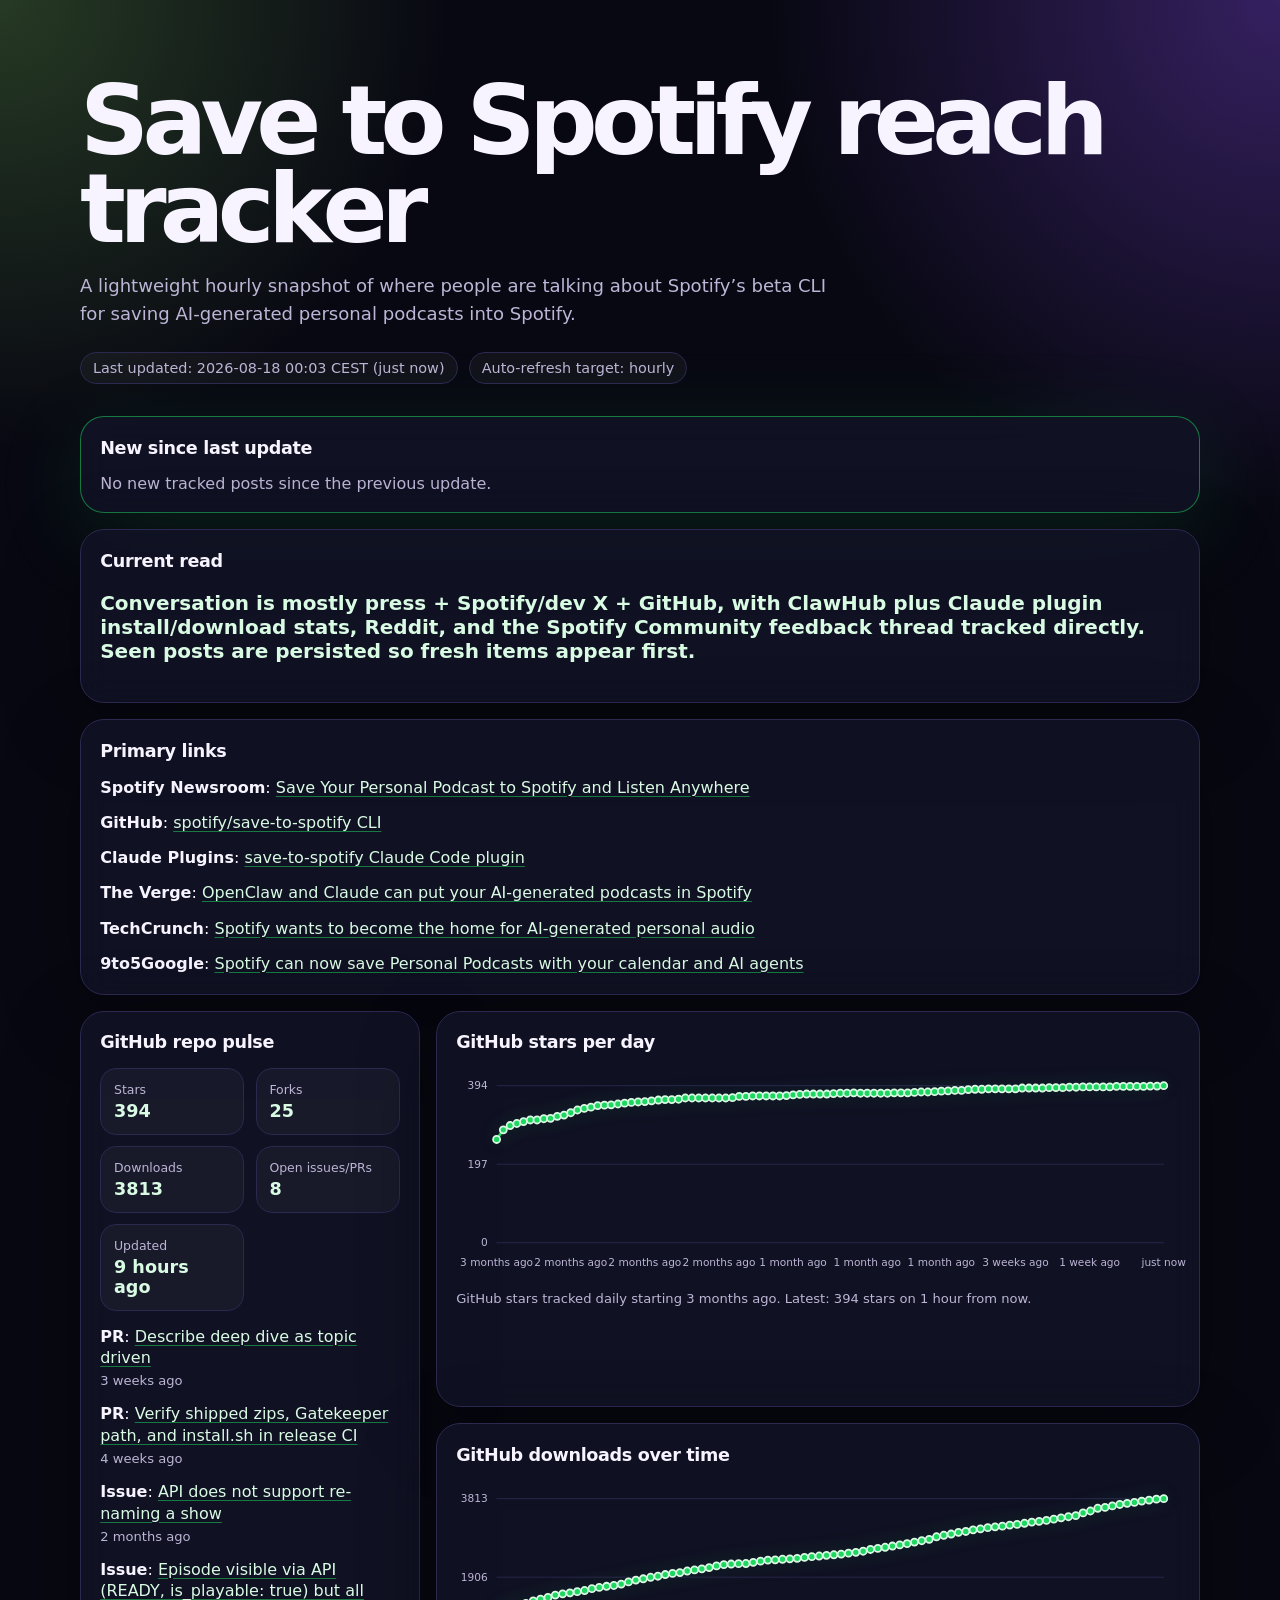
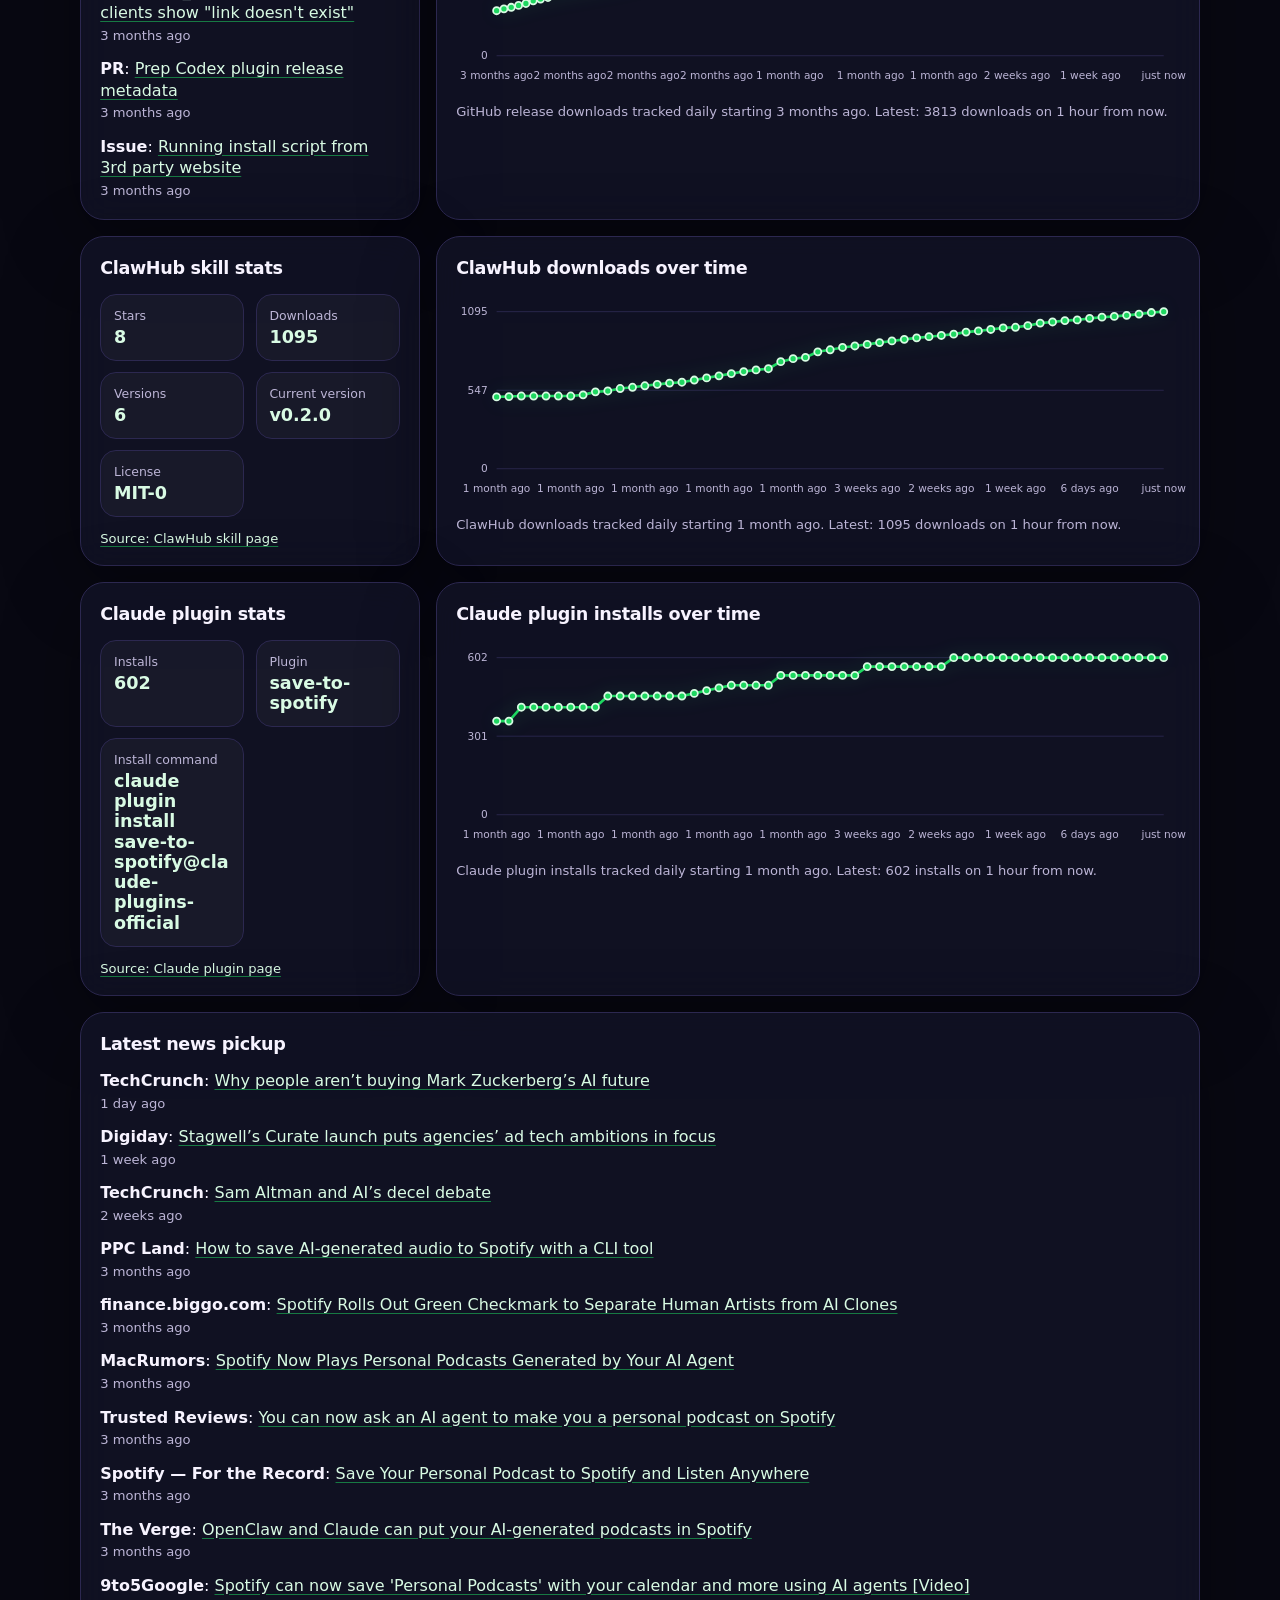
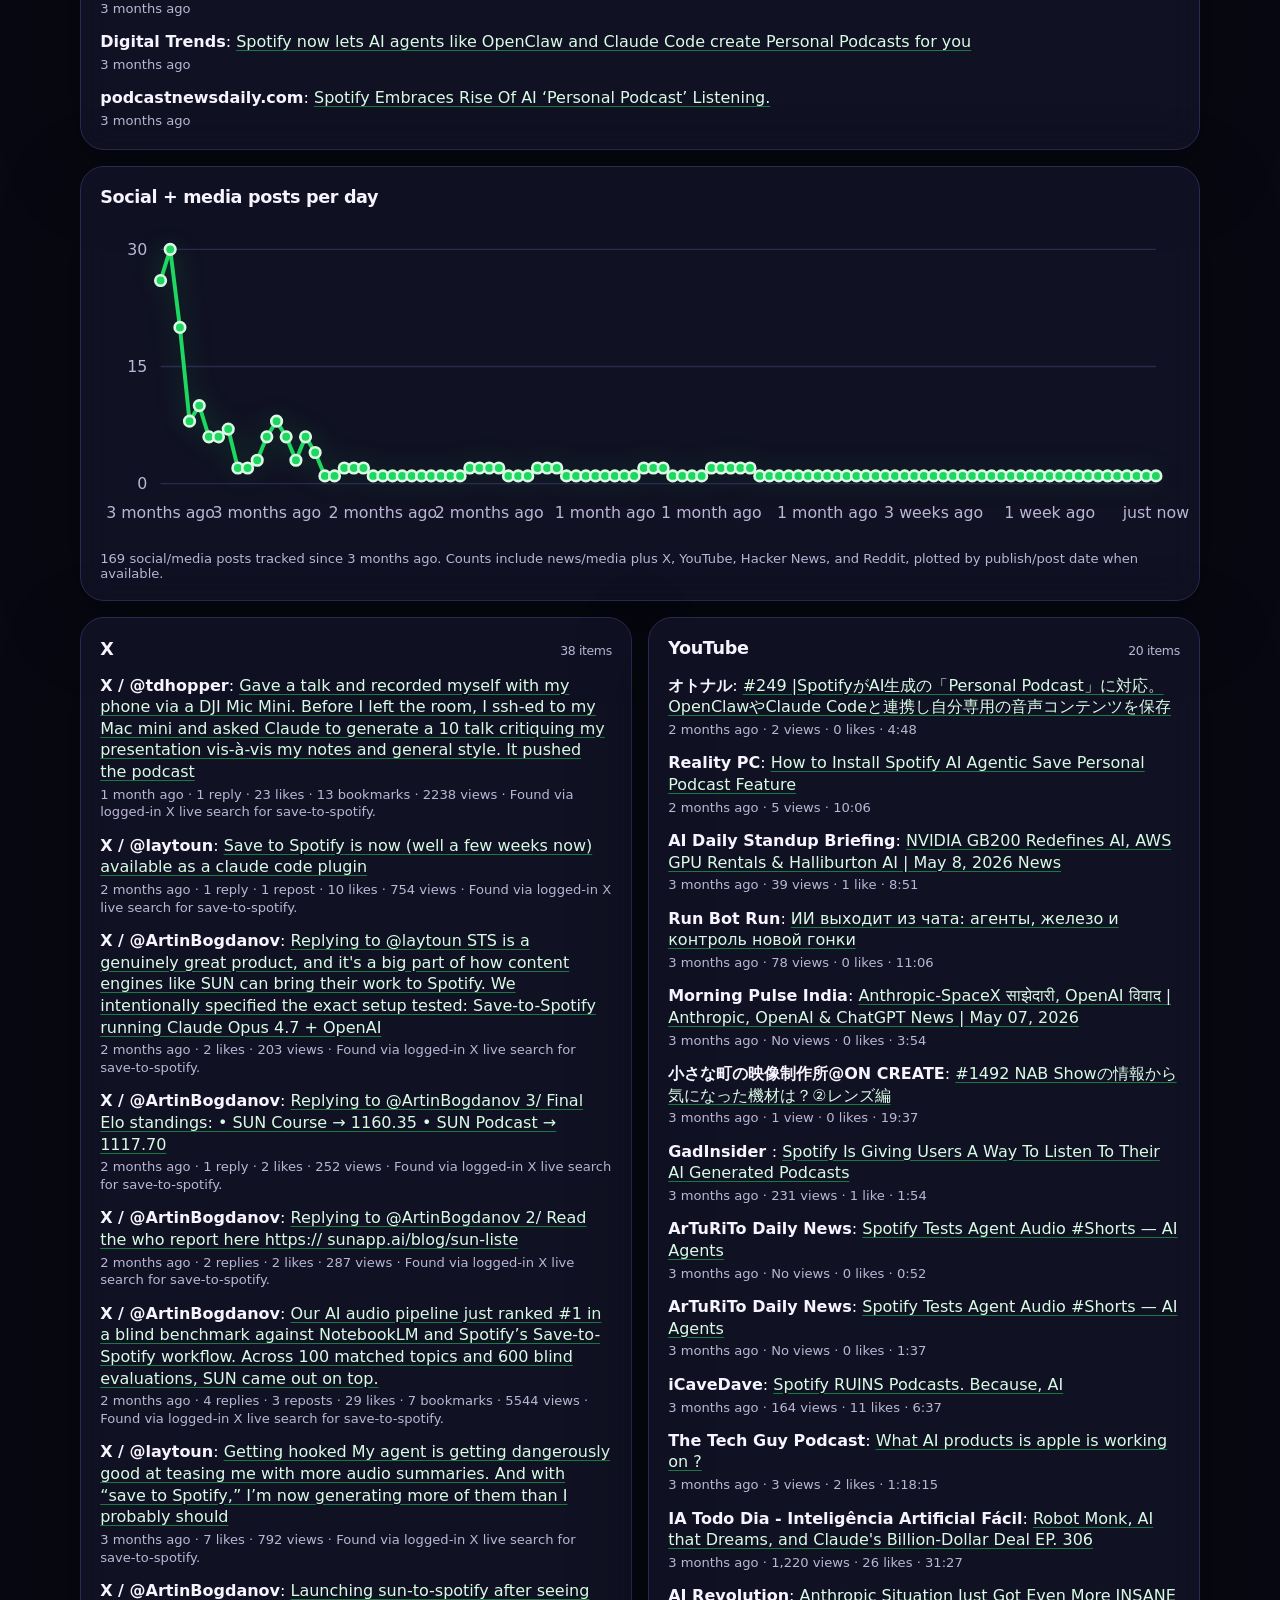
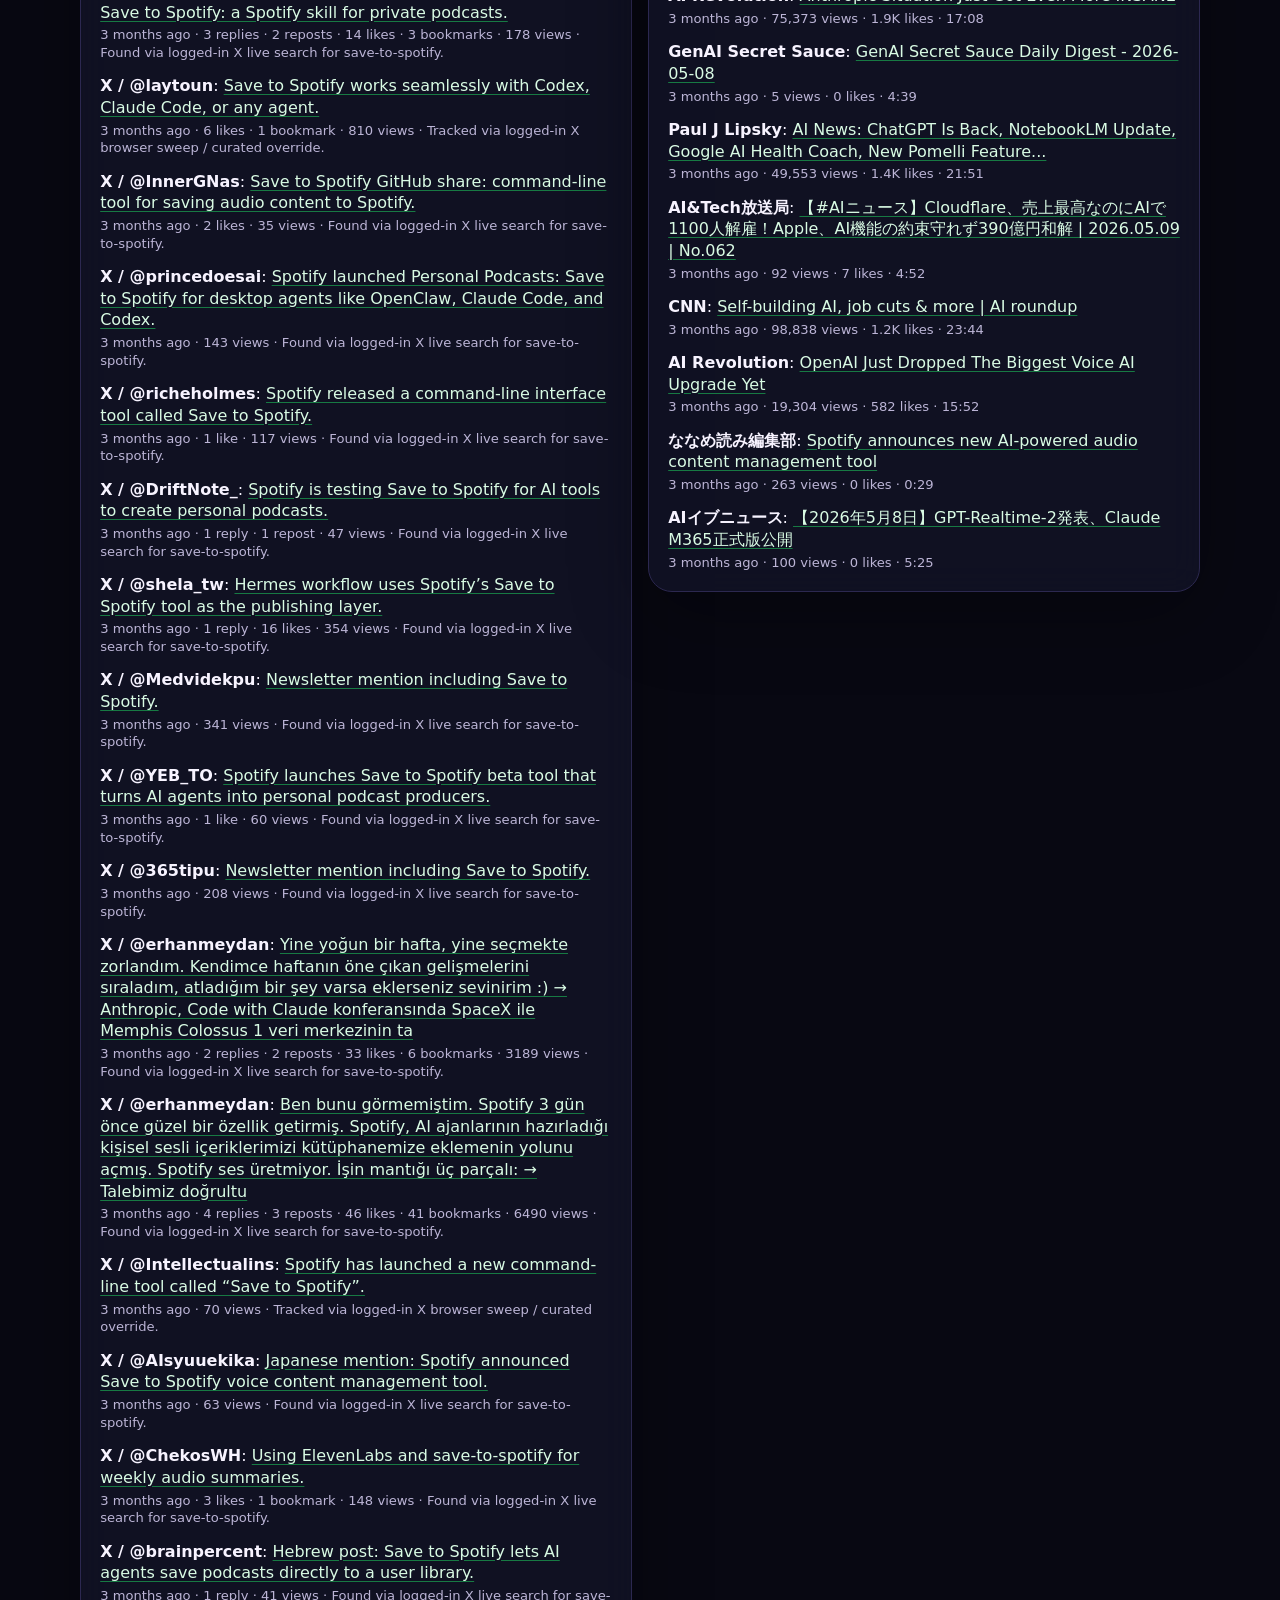
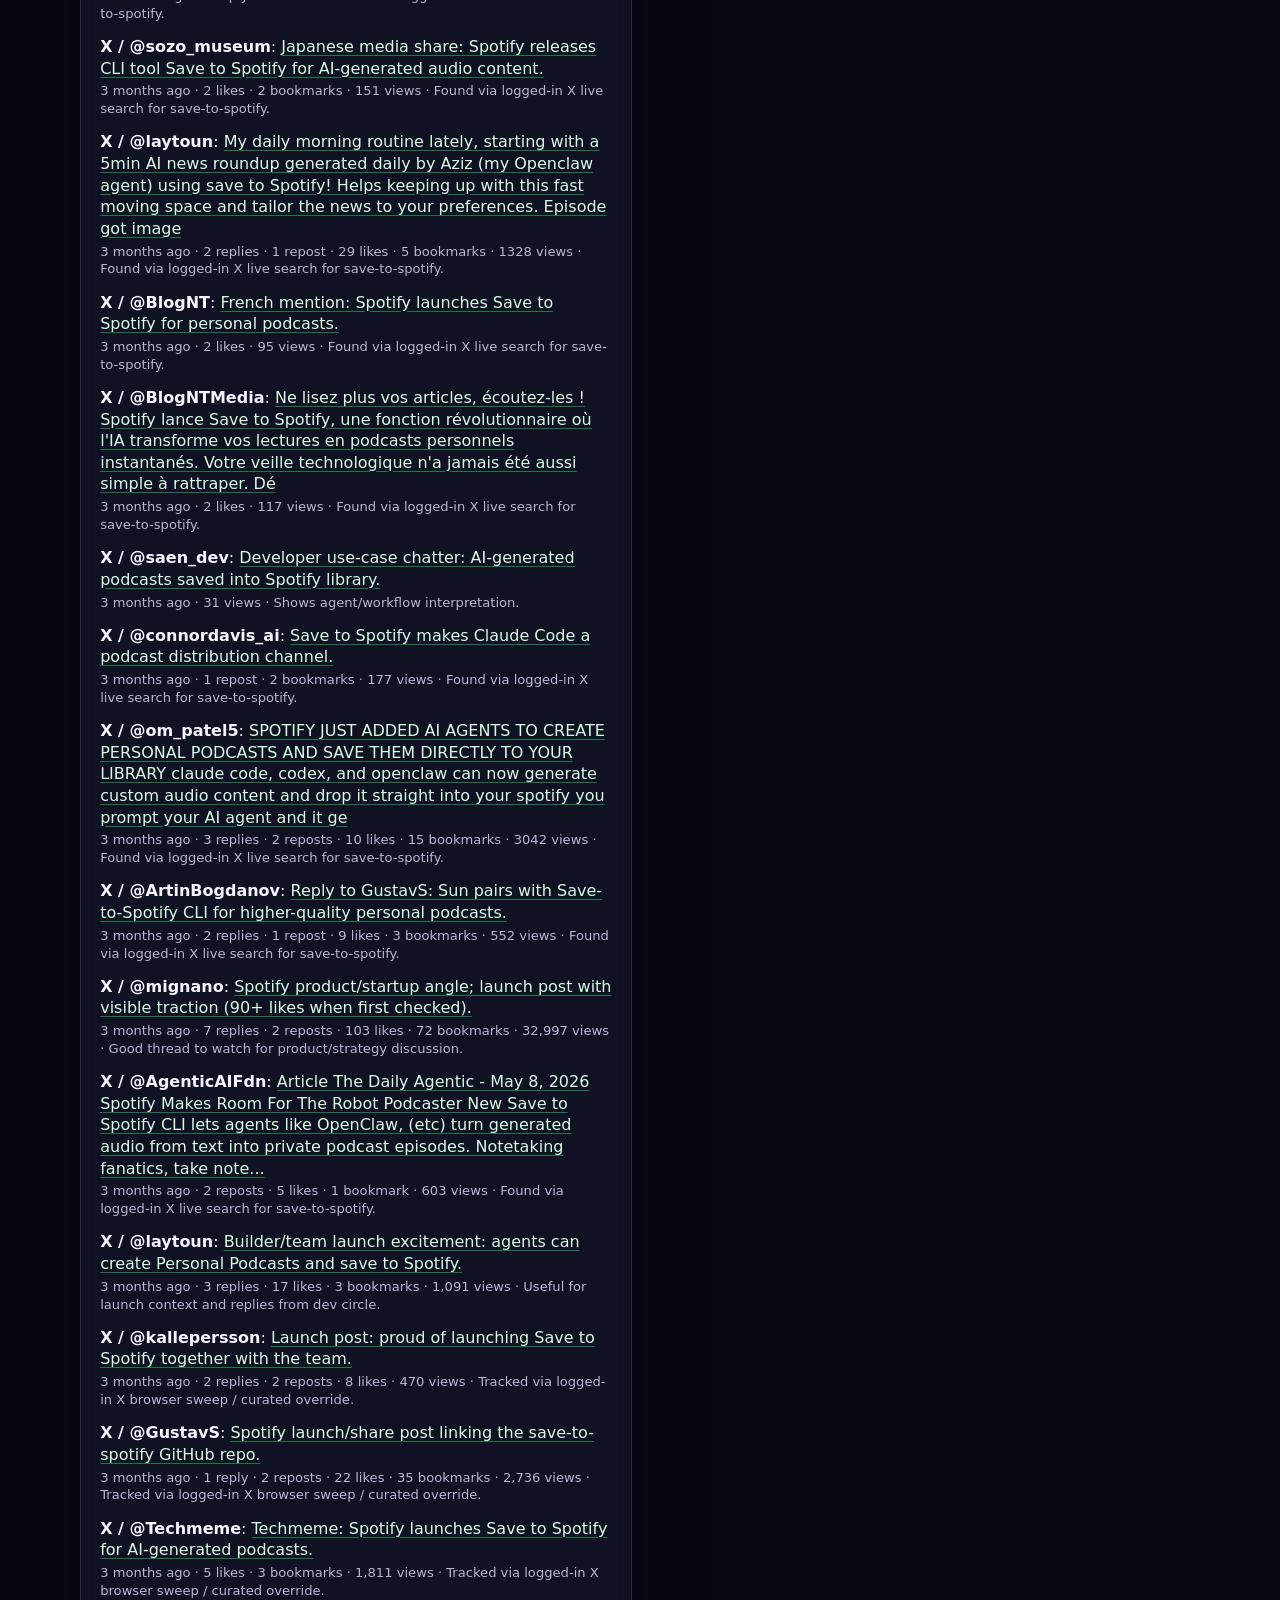
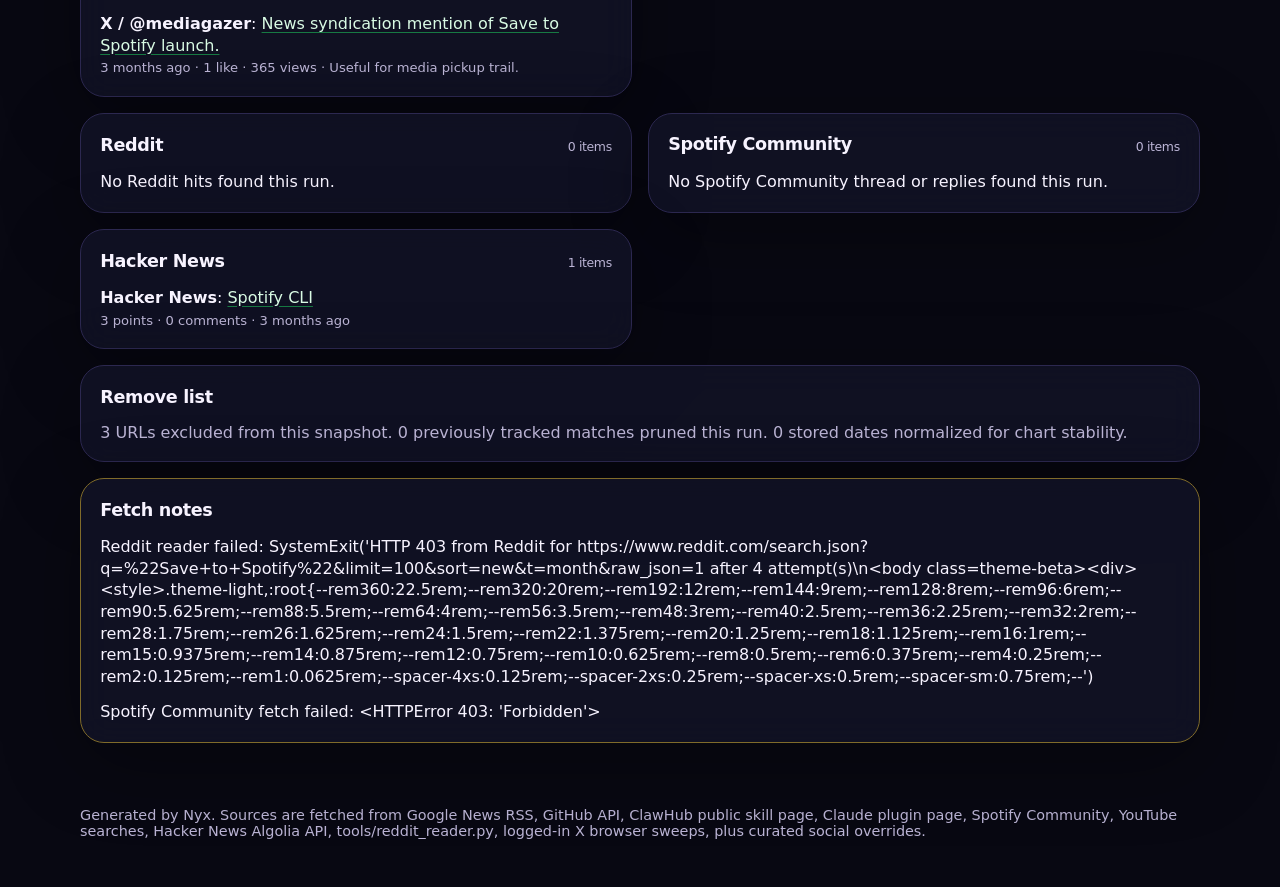
==== commit 0b90df8c: "12-hour snapshot update: 2026-08-18" ====
--- a/index.html
+++ b/index.html
@@ -55,7 +55,7 @@
     <h1>Save to Spotify reach tracker</h1>
     <p class="lede">A lightweight hourly snapshot of where people are talking about Spotify’s beta CLI for saving AI-generated personal podcasts into Spotify.</p>
     <div class="meta">
-      <span class="pill">Last updated: <time datetime="2026-08-17T10:03:30+00:00" title="2026-08-17 10:03 UTC">2026-08-17 12:03 CEST</time> (<time datetime="2026-08-17T10:03:30.231427+00:00" title="2026-08-17 10:03 UTC">just now</time>)</span>
+      <span class="pill">Last updated: <time datetime="2026-08-17T22:03:28+00:00" title="2026-08-17 22:03 UTC">2026-08-18 00:03 CEST</time> (<time datetime="2026-08-17T22:03:28.775312+00:00" title="2026-08-17 22:03 UTC">just now</time>)</span>
       <span class="pill">Auto-refresh target: hourly</span>
     </div>
   </header>
@@ -75,11 +75,11 @@
 <li><strong>TechCrunch</strong>: <a href="https://techcrunch.com/2026/05/07/spotify-wants-to-become-the-home-for-ai-generated-personal-audio/" target="_blank" rel="noopener noreferrer">Spotify wants to become the home for AI-generated personal audio</a></li>
 <li><strong>9to5Google</strong>: <a href="https://9to5google.com/2026/05/07/spotify-personal-podcasts-ai-agents/" target="_blank" rel="noopener noreferrer">Spotify can now save Personal Podcasts with your calendar and AI agents</a></li></ul></section>
     <section class="tracker-row">
-      <section class="card"><h2>GitHub repo pulse</h2><div class="stat-grid"><div class="stat-box"><span>Stars</span><strong>393</strong></div>
-<div class="stat-box"><span>Forks</span><strong>24</strong></div>
-<div class="stat-box"><span>Downloads</span><strong>3801</strong></div>
+      <section class="card"><h2>GitHub repo pulse</h2><div class="stat-grid"><div class="stat-box"><span>Stars</span><strong>394</strong></div>
+<div class="stat-box"><span>Forks</span><strong>25</strong></div>
+<div class="stat-box"><span>Downloads</span><strong>3813</strong></div>
 <div class="stat-box"><span>Open issues/PRs</span><strong>8</strong></div>
-<div class="stat-box"><span>Updated</span><strong><time datetime="2026-08-15T12:15:57+00:00" title="2026-08-15 12:15 UTC">1 day ago</time></strong></div></div><ul><li><strong>PR</strong>: <a href="https://github.com/spotify/save-to-spotify/pull/51" target="_blank" rel="noopener noreferrer">Describe deep dive as topic driven</a> <small><time datetime="2026-07-22T08:42:11+00:00" title="2026-07-22 08:42 UTC">3 weeks ago</time></small></li>
+<div class="stat-box"><span>Updated</span><strong><time datetime="2026-08-17T12:41:46+00:00" title="2026-08-17 12:41 UTC">9 hours ago</time></strong></div></div><ul><li><strong>PR</strong>: <a href="https://github.com/spotify/save-to-spotify/pull/51" target="_blank" rel="noopener noreferrer">Describe deep dive as topic driven</a> <small><time datetime="2026-07-22T08:42:11+00:00" title="2026-07-22 08:42 UTC">3 weeks ago</time></small></li>
 <li><strong>PR</strong>: <a href="https://github.com/spotify/save-to-spotify/pull/50" target="_blank" rel="noopener noreferrer">Verify shipped zips, Gatekeeper path, and install.sh in release CI</a> <small><time datetime="2026-07-20T09:38:55+00:00" title="2026-07-20 09:38 UTC">4 weeks ago</time></small></li>
 <li><strong>Issue</strong>: <a href="https://github.com/spotify/save-to-spotify/issues/37" target="_blank" rel="noopener noreferrer">API does not support re-naming a show</a> <small><time datetime="2026-06-08T14:01:40+00:00" title="2026-06-08 14:01 UTC">2 months ago</time></small></li>
 <li><strong>Issue</strong>: <a href="https://github.com/spotify/save-to-spotify/issues/31" target="_blank" rel="noopener noreferrer">Episode visible via API (READY, is_playable: true) but all clients show &quot;link doesn&#x27;t exist&quot;</a> <small><time datetime="2026-05-17T11:43:19+00:00" title="2026-05-17 11:43 UTC">3 months ago</time></small></li>
@@ -88,41 +88,41 @@
       <div class="chart-stack">
         <section class="card"><h2>GitHub stars per day</h2><div class="chart-wrap" role="img" aria-label="Line chart of GitHub stars per day">
       <svg class="line-chart" viewBox="0 0 820 240" preserveAspectRatio="xMidYMid meet">
-        <g class="chart-grid"><g><line x1="46" x2="802" y1="198.0" y2="198.0" /><text x="36" y="202.0" text-anchor="end">0</text></g><g><line x1="46" x2="802" y1="109.2" y2="109.2" /><text x="36" y="113.2" text-anchor="end">196</text></g><g><line x1="46" x2="802" y1="20.0" y2="20.0" /><text x="36" y="24.0" text-anchor="end">393</text></g></g>
-        <polyline points="46.0,80.7 53.7,69.8 61.4,64.8 69.1,62.6 76.9,60.3 84.6,58.5 92.3,58.5 100.0,57.1 107.7,56.7 115.4,54.4 123.1,53.1 130.9,50.3 138.6,47.2 146.3,45.4 154.0,44.0 161.7,42.2 169.4,41.7 177.1,41.3 184.9,40.4 192.6,39.5 200.3,38.6 208.0,38.1 215.7,37.7 223.4,36.8 231.1,35.9 238.9,35.4 246.6,35.4 254.3,34.9 262.0,33.6 269.7,33.6 277.4,33.6 285.1,33.6 292.9,33.6 300.6,33.6 308.3,33.6 316.0,33.1 323.7,31.8 331.4,31.8 339.1,31.3 346.9,31.3 354.6,31.3 362.3,31.3 370.0,31.3 377.7,30.9 385.4,30.0 393.1,29.5 400.9,29.1 408.6,29.1 416.3,29.1 424.0,29.1 431.7,28.6 439.4,28.2 447.1,28.2 454.9,27.7 462.6,28.2 470.3,28.2 478.0,28.2 485.7,28.2 493.4,28.2 501.1,27.7 508.9,27.7 516.6,27.7 524.3,27.2 532.0,26.8 539.7,26.8 547.4,26.3 555.1,25.9 562.9,25.4 570.6,25.0 578.3,25.0 586.0,24.1 593.7,23.6 601.4,23.6 609.1,23.2 616.9,23.2 624.6,23.2 632.3,23.2 640.0,23.2 647.7,22.3 655.4,22.3 663.1,22.3 670.9,22.3 678.6,21.8 686.3,21.8 694.0,21.8 701.7,21.4 709.4,21.4 717.1,20.9 724.9,20.9 732.6,20.9 740.3,20.9 748.0,20.9 755.7,20.5 763.4,20.5 771.1,20.5 778.9,20.5 786.6,20.5 794.3,20.0 802.0,20.0" />
-        <g class="chart-points"><g class="chart-point" tabindex="0" data-tooltip="2026-05-11: 259 stars" data-x="46.0" data-y="80.7"><circle class="point-dot" cx="46.0" cy="80.7" r="4" /><circle class="point-hit" cx="46.0" cy="80.7" r="12" /></g><g class="chart-point" tabindex="0" data-tooltip="2026-05-12: 283 stars" data-x="53.7" data-y="69.8"><circle class="point-dot" cx="53.7" cy="69.8" r="4" /><circle class="point-hit" cx="53.7" cy="69.8" r="12" /></g><g class="chart-point" tabindex="0" data-tooltip="2026-05-13: 294 stars" data-x="61.4" data-y="64.8"><circle class="point-dot" cx="61.4" cy="64.8" r="4" /><circle class="point-hit" cx="61.4" cy="64.8" r="12" /></g><g class="chart-point" tabindex="0" data-tooltip="2026-05-14: 299 stars" data-x="69.1" data-y="62.6"><circle class="point-dot" cx="69.1" cy="62.6" r="4" /><circle class="point-hit" cx="69.1" cy="62.6" r="12" /></g><g class="chart-point" tabindex="0" data-tooltip="2026-05-15: 304 stars" data-x="76.9" data-y="60.3"><circle class="point-dot" cx="76.9" cy="60.3" r="4" /><circle class="point-hit" cx="76.9" cy="60.3" r="12" /></g><g class="chart-point" tabindex="0" data-tooltip="2026-05-16: 308 stars" data-x="84.6" data-y="58.5"><circle class="point-dot" cx="84.6" cy="58.5" r="4" /><circle class="point-hit" cx="84.6" cy="58.5" r="12" /></g><g class="chart-point" tabindex="0" data-tooltip="2026-05-17: 308 stars" data-x="92.3" data-y="58.5"><circle class="point-dot" cx="92.3" cy="58.5" r="4" /><circle class="point-hit" cx="92.3" cy="58.5" r="12" /></g><g class="chart-point" tabindex="0" data-tooltip="2026-05-18: 311 stars" data-x="100.0" data-y="57.1"><circle class="point-dot" cx="100.0" cy="57.1" r="4" /><circle class="point-hit" cx="100.0" cy="57.1" r="12" /></g><g class="chart-point" tabindex="0" data-tooltip="2026-05-19: 312 stars" data-x="107.7" data-y="56.7"><circle class="point-dot" cx="107.7" cy="56.7" r="4" /><circle class="point-hit" cx="107.7" cy="56.7" r="12" /></g><g class="chart-point" tabindex="0" data-tooltip="2026-05-20: 317 stars" data-x="115.4" data-y="54.4"><circle class="point-dot" cx="115.4" cy="54.4" r="4" /><circle class="point-hit" cx="115.4" cy="54.4" r="12" /></g><g class="chart-point" tabindex="0" data-tooltip="2026-05-21: 320 stars" data-x="123.1" data-y="53.1"><circle class="point-dot" cx="123.1" cy="53.1" r="4" /><circle class="point-hit" cx="123.1" cy="53.1" r="12" /></g><g class="chart-point" tabindex="0" data-tooltip="2026-05-22: 326 stars" data-x="130.9" data-y="50.3"><circle class="point-dot" cx="130.9" cy="50.3" r="4" /><circle class="point-hit" cx="130.9" cy="50.3" r="12" /></g><g class="chart-point" tabindex="0" data-tooltip="2026-05-23: 333 stars" data-x="138.6" data-y="47.2"><circle class="point-dot" cx="138.6" cy="47.2" r="4" /><circle class="point-hit" cx="138.6" cy="47.2" r="12" /></g><g class="chart-point" tabindex="0" data-tooltip="2026-05-24: 337 stars" data-x="146.3" data-y="45.4"><circle class="point-dot" cx="146.3" cy="45.4" r="4" /><circle class="point-hit" cx="146.3" cy="45.4" r="12" /></g><g class="chart-point" tabindex="0" data-tooltip="2026-05-25: 340 stars" data-x="154.0" data-y="44.0"><circle class="point-dot" cx="154.0" cy="44.0" r="4" /><circle class="point-hit" cx="154.0" cy="44.0" r="12" /></g><g class="chart-point" tabindex="0" data-tooltip="2026-05-26: 344 stars" data-x="161.7" data-y="42.2"><circle class="point-dot" cx="161.7" cy="42.2" r="4" /><circle class="point-hit" cx="161.7" cy="42.2" r="12" /></g><g class="chart-point" tabindex="0" data-tooltip="2026-05-27: 345 stars" data-x="169.4" data-y="41.7"><circle class="point-dot" cx="169.4" cy="41.7" r="4" /><circle class="point-hit" cx="169.4" cy="41.7" r="12" /></g><g class="chart-point" tabindex="0" data-tooltip="2026-05-28: 346 stars" data-x="177.1" data-y="41.3"><circle class="point-dot" cx="177.1" cy="41.3" r="4" /><circle class="point-hit" cx="177.1" cy="41.3" r="12" /></g><g class="chart-point" tabindex="0" data-tooltip="2026-05-29: 348 stars" data-x="184.9" data-y="40.4"><circle class="point-dot" cx="184.9" cy="40.4" r="4" /><circle class="point-hit" cx="184.9" cy="40.4" r="12" /></g><g class="chart-point" tabindex="0" data-tooltip="2026-05-30: 350 stars" data-x="192.6" data-y="39.5"><circle class="point-dot" cx="192.6" cy="39.5" r="4" /><circle class="point-hit" cx="192.6" cy="39.5" r="12" /></g><g class="chart-point" tabindex="0" data-tooltip="2026-05-31: 352 stars" data-x="200.3" data-y="38.6"><circle class="point-dot" cx="200.3" cy="38.6" r="4" /><circle class="point-hit" cx="200.3" cy="38.6" r="12" /></g><g class="chart-point" tabindex="0" data-tooltip="2026-06-01: 353 stars" data-x="208.0" data-y="38.1"><circle class="point-dot" cx="208.0" cy="38.1" r="4" /><circle class="point-hit" cx="208.0" cy="38.1" r="12" /></g><g class="chart-point" tabindex="0" data-tooltip="2026-06-02: 354 stars" data-x="215.7" data-y="37.7"><circle class="point-dot" cx="215.7" cy="37.7" r="4" /><circle class="point-hit" cx="215.7" cy="37.7" r="12" /></g><g class="chart-point" tabindex="0" data-tooltip="2026-06-03: 356 stars" data-x="223.4" data-y="36.8"><circle class="point-dot" cx="223.4" cy="36.8" r="4" /><circle class="point-hit" cx="223.4" cy="36.8" r="12" /></g><g class="chart-point" tabindex="0" data-tooltip="2026-06-04: 358 stars" data-x="231.1" data-y="35.9"><circle class="point-dot" cx="231.1" cy="35.9" r="4" /><circle class="point-hit" cx="231.1" cy="35.9" r="12" /></g><g class="chart-point" tabindex="0" data-tooltip="2026-06-05: 359 stars" data-x="238.9" data-y="35.4"><circle class="point-dot" cx="238.9" cy="35.4" r="4" /><circle class="point-hit" cx="238.9" cy="35.4" r="12" /></g><g class="chart-point" tabindex="0" data-tooltip="2026-06-06: 359 stars" data-x="246.6" data-y="35.4"><circle class="point-dot" cx="246.6" cy="35.4" r="4" /><circle class="point-hit" cx="246.6" cy="35.4" r="12" /></g><g class="chart-point" tabindex="0" data-tooltip="2026-06-07: 360 stars" data-x="254.3" data-y="34.9"><circle class="point-dot" cx="254.3" cy="34.9" r="4" /><circle class="point-hit" cx="254.3" cy="34.9" r="12" /></g><g class="chart-point" tabindex="0" data-tooltip="2026-06-08: 363 stars" data-x="262.0" data-y="33.6"><circle class="point-dot" cx="262.0" cy="33.6" r="4" /><circle class="point-hit" cx="262.0" cy="33.6" r="12" /></g><g class="chart-point" tabindex="0" data-tooltip="2026-06-09: 363 stars" data-x="269.7" data-y="33.6"><circle class="point-dot" cx="269.7" cy="33.6" r="4" /><circle class="point-hit" cx="269.7" cy="33.6" r="12" /></g><g class="chart-point" tabindex="0" data-tooltip="2026-06-10: 363 stars" data-x="277.4" data-y="33.6"><circle class="point-dot" cx="277.4" cy="33.6" r="4" /><circle class="point-hit" cx="277.4" cy="33.6" r="12" /></g><g class="chart-point" tabindex="0" data-tooltip="2026-06-11: 363 stars" data-x="285.1" data-y="33.6"><circle class="point-dot" cx="285.1" cy="33.6" r="4" /><circle class="point-hit" cx="285.1" cy="33.6" r="12" /></g><g class="chart-point" tabindex="0" data-tooltip="2026-06-12: 363 stars" data-x="292.9" data-y="33.6"><circle class="point-dot" cx="292.9" cy="33.6" r="4" /><circle class="point-hit" cx="292.9" cy="33.6" r="12" /></g><g class="chart-point" tabindex="0" data-tooltip="2026-06-13: 363 stars" data-x="300.6" data-y="33.6"><circle class="point-dot" cx="300.6" cy="33.6" r="4" /><circle class="point-hit" cx="300.6" cy="33.6" r="12" /></g><g class="chart-point" tabindex="0" data-tooltip="2026-06-14: 363 stars" data-x="308.3" data-y="33.6"><circle class="point-dot" cx="308.3" cy="33.6" r="4" /><circle class="point-hit" cx="308.3" cy="33.6" r="12" /></g><g class="chart-point" tabindex="0" data-tooltip="2026-06-15: 364 stars" data-x="316.0" data-y="33.1"><circle class="point-dot" cx="316.0" cy="33.1" r="4" /><circle class="point-hit" cx="316.0" cy="33.1" r="12" /></g><g class="chart-point" tabindex="0" data-tooltip="2026-06-16: 367 stars" data-x="323.7" data-y="31.8"><circle class="point-dot" cx="323.7" cy="31.8" r="4" /><circle class="point-hit" cx="323.7" cy="31.8" r="12" /></g><g class="chart-point" tabindex="0" data-tooltip="2026-06-17: 367 stars" data-x="331.4" data-y="31.8"><circle class="point-dot" cx="331.4" cy="31.8" r="4" /><circle class="point-hit" cx="331.4" cy="31.8" r="12" /></g><g class="chart-point" tabindex="0" data-tooltip="2026-06-18: 368 stars" data-x="339.1" data-y="31.3"><circle class="point-dot" cx="339.1" cy="31.3" r="4" /><circle class="point-hit" cx="339.1" cy="31.3" r="12" /></g><g class="chart-point" tabindex="0" data-tooltip="2026-06-19: 368 stars" data-x="346.9" data-y="31.3"><circle class="point-dot" cx="346.9" cy="31.3" r="4" /><circle class="point-hit" cx="346.9" cy="31.3" r="12" /></g><g class="chart-point" tabindex="0" data-tooltip="2026-06-20: 368 stars" data-x="354.6" data-y="31.3"><circle class="point-dot" cx="354.6" cy="31.3" r="4" /><circle class="point-hit" cx="354.6" cy="31.3" r="12" /></g><g class="chart-point" tabindex="0" data-tooltip="2026-06-21: 368 stars" data-x="362.3" data-y="31.3"><circle class="point-dot" cx="362.3" cy="31.3" r="4" /><circle class="point-hit" cx="362.3" cy="31.3" r="12" /></g><g class="chart-point" tabindex="0" data-tooltip="2026-06-22: 368 stars" data-x="370.0" data-y="31.3"><circle class="point-dot" cx="370.0" cy="31.3" r="4" /><circle class="point-hit" cx="370.0" cy="31.3" r="12" /></g><g class="chart-point" tabindex="0" data-tooltip="2026-06-23: 369 stars" data-x="377.7" data-y="30.9"><circle class="point-dot" cx="377.7" cy="30.9" r="4" /><circle class="point-hit" cx="377.7" cy="30.9" r="12" /></g><g class="chart-point" tabindex="0" data-tooltip="2026-06-24: 371 stars" data-x="385.4" data-y="30.0"><circle class="point-dot" cx="385.4" cy="30.0" r="4" /><circle class="point-hit" cx="385.4" cy="30.0" r="12" /></g><g class="chart-point" tabindex="0" data-tooltip="2026-06-25: 372 stars" data-x="393.1" data-y="29.5"><circle class="point-dot" cx="393.1" cy="29.5" r="4" /><circle class="point-hit" cx="393.1" cy="29.5" r="12" /></g><g class="chart-point" tabindex="0" data-tooltip="2026-06-26: 373 stars" data-x="400.9" data-y="29.1"><circle class="point-dot" cx="400.9" cy="29.1" r="4" /><circle class="point-hit" cx="400.9" cy="29.1" r="12" /></g><g class="chart-point" tabindex="0" data-tooltip="2026-06-27: 373 stars" data-x="408.6" data-y="29.1"><circle class="point-dot" cx="408.6" cy="29.1" r="4" /><circle class="point-hit" cx="408.6" cy="29.1" r="12" /></g><g class="chart-point" tabindex="0" data-tooltip="2026-06-28: 373 stars" data-x="416.3" data-y="29.1"><circle class="point-dot" cx="416.3" cy="29.1" r="4" /><circle class="point-hit" cx="416.3" cy="29.1" r="12" /></g><g class="chart-point" tabindex="0" data-tooltip="2026-06-29: 373 stars" data-x="424.0" data-y="29.1"><circle class="point-dot" cx="424.0" cy="29.1" r="4" /><circle class="point-hit" cx="424.0" cy="29.1" r="12" /></g><g class="chart-point" tabindex="0" data-tooltip="2026-06-30: 374 stars" data-x="431.7" data-y="28.6"><circle class="point-dot" cx="431.7" cy="28.6" r="4" /><circle class="point-hit" cx="431.7" cy="28.6" r="12" /></g><g class="chart-point" tabindex="0" data-tooltip="2026-07-01: 375 stars" data-x="439.4" data-y="28.2"><circle class="point-dot" cx="439.4" cy="28.2" r="4" /><circle class="point-hit" cx="439.4" cy="28.2" r="12" /></g><g class="chart-point" tabindex="0" data-tooltip="2026-07-02: 375 stars" data-x="447.1" data-y="28.2"><circle class="point-dot" cx="447.1" cy="28.2" r="4" /><circle class="point-hit" cx="447.1" cy="28.2" r="12" /></g><g class="chart-point" tabindex="0" data-tooltip="2026-07-03: 376 stars" data-x="454.9" data-y="27.7"><circle class="point-dot" cx="454.9" cy="27.7" r="4" /><circle class="point-hit" cx="454.9" cy="27.7" r="12" /></g><g class="chart-point" tabindex="0" data-tooltip="2026-07-04: 375 stars" data-x="462.6" data-y="28.2"><circle class="point-dot" cx="462.6" cy="28.2" r="4" /><circle class="point-hit" cx="462.6" cy="28.2" r="12" /></g><g class="chart-point" tabindex="0" data-tooltip="2026-07-05: 375 stars" data-x="470.3" data-y="28.2"><circle class="point-dot" cx="470.3" cy="28.2" r="4" /><circle class="point-hit" cx="470.3" cy="28.2" r="12" /></g><g class="chart-point" tabindex="0" data-tooltip="2026-07-06: 375 stars" data-x="478.0" data-y="28.2"><circle class="point-dot" cx="478.0" cy="28.2" r="4" /><circle class="point-hit" cx="478.0" cy="28.2" r="12" /></g><g class="chart-point" tabindex="0" data-tooltip="2026-07-07: 375 stars" data-x="485.7" data-y="28.2"><circle class="point-dot" cx="485.7" cy="28.2" r="4" /><circle class="point-hit" cx="485.7" cy="28.2" r="12" /></g><g class="chart-point" tabindex="0" data-tooltip="2026-07-08: 375 stars" data-x="493.4" data-y="28.2"><circle class="point-dot" cx="493.4" cy="28.2" r="4" /><circle class="point-hit" cx="493.4" cy="28.2" r="12" /></g><g class="chart-point" tabindex="0" data-tooltip="2026-07-09: 376 stars" data-x="501.1" data-y="27.7"><circle class="point-dot" cx="501.1" cy="27.7" r="4" /><circle class="point-hit" cx="501.1" cy="27.7" r="12" /></g><g class="chart-point" tabindex="0" data-tooltip="2026-07-10: 376 stars" data-x="508.9" data-y="27.7"><circle class="point-dot" cx="508.9" cy="27.7" r="4" /><circle class="point-hit" cx="508.9" cy="27.7" r="12" /></g><g class="chart-point" tabindex="0" data-tooltip="2026-07-11: 376 stars" data-x="516.6" data-y="27.7"><circle class="point-dot" cx="516.6" cy="27.7" r="4" /><circle class="point-hit" cx="516.6" cy="27.7" r="12" /></g><g class="chart-point" tabindex="0" data-tooltip="2026-07-12: 377 stars" data-x="524.3" data-y="27.2"><circle class="point-dot" cx="524.3" cy="27.2" r="4" /><circle class="point-hit" cx="524.3" cy="27.2" r="12" /></g><g class="chart-point" tabindex="0" data-tooltip="2026-07-13: 378 stars" data-x="532.0" data-y="26.8"><circle class="point-dot" cx="532.0" cy="26.8" r="4" /><circle class="point-hit" cx="532.0" cy="26.8" r="12" /></g><g class="chart-point" tabindex="0" data-tooltip="2026-07-14: 378 stars" data-x="539.7" data-y="26.8"><circle class="point-dot" cx="539.7" cy="26.8" r="4" /><circle class="point-hit" cx="539.7" cy="26.8" r="12" /></g><g class="chart-point" tabindex="0" data-tooltip="2026-07-15: 379 stars" data-x="547.4" data-y="26.3"><circle class="point-dot" cx="547.4" cy="26.3" r="4" /><circle class="point-hit" cx="547.4" cy="26.3" r="12" /></g><g class="chart-point" tabindex="0" data-tooltip="2026-07-16: 380 stars" data-x="555.1" data-y="25.9"><circle class="point-dot" cx="555.1" cy="25.9" r="4" /><circle class="point-hit" cx="555.1" cy="25.9" r="12" /></g><g class="chart-point" tabindex="0" data-tooltip="2026-07-17: 381 stars" data-x="562.9" data-y="25.4"><circle class="point-dot" cx="562.9" cy="25.4" r="4" /><circle class="point-hit" cx="562.9" cy="25.4" r="12" /></g><g class="chart-point" tabindex="0" data-tooltip="2026-07-18: 382 stars" data-x="570.6" data-y="25.0"><circle class="point-dot" cx="570.6" cy="25.0" r="4" /><circle class="point-hit" cx="570.6" cy="25.0" r="12" /></g><g class="chart-point" tabindex="0" data-tooltip="2026-07-19: 382 stars" data-x="578.3" data-y="25.0"><circle class="point-dot" cx="578.3" cy="25.0" r="4" /><circle class="point-hit" cx="578.3" cy="25.0" r="12" /></g><g class="chart-point" tabindex="0" data-tooltip="2026-07-20: 384 stars" data-x="586.0" data-y="24.1"><circle class="point-dot" cx="586.0" cy="24.1" r="4" /><circle class="point-hit" cx="586.0" cy="24.1" r="12" /></g><g class="chart-point" tabindex="0" data-tooltip="2026-07-21: 385 stars" data-x="593.7" data-y="23.6"><circle class="point-dot" cx="593.7" cy="23.6" r="4" /><circle class="point-hit" cx="593.7" cy="23.6" r="12" /></g><g class="chart-point" tabindex="0" data-tooltip="2026-07-22: 385 stars" data-x="601.4" data-y="23.6"><circle class="point-dot" cx="601.4" cy="23.6" r="4" /><circle class="point-hit" cx="601.4" cy="23.6" r="12" /></g><g class="chart-point" tabindex="0" data-tooltip="2026-07-23: 386 stars" data-x="609.1" data-y="23.2"><circle class="point-dot" cx="609.1" cy="23.2" r="4" /><circle class="point-hit" cx="609.1" cy="23.2" r="12" /></g><g class="chart-point" tabindex="0" data-tooltip="2026-07-24: 386 stars" data-x="616.9" data-y="23.2"><circle class="point-dot" cx="616.9" cy="23.2" r="4" /><circle class="point-hit" cx="616.9" cy="23.2" r="12" /></g><g class="chart-point" tabindex="0" data-tooltip="2026-07-25: 386 stars" data-x="624.6" data-y="23.2"><circle class="point-dot" cx="624.6" cy="23.2" r="4" /><circle class="point-hit" cx="624.6" cy="23.2" r="12" /></g><g class="chart-point" tabindex="0" data-tooltip="2026-07-26: 386 stars" data-x="632.3" data-y="23.2"><circle class="point-dot" cx="632.3" cy="23.2" r="4" /><circle class="point-hit" cx="632.3" cy="23.2" r="12" /></g><g class="chart-point" tabindex="0" data-tooltip="2026-07-27: 386 stars" data-x="640.0" data-y="23.2"><circle class="point-dot" cx="640.0" cy="23.2" r="4" /><circle class="point-hit" cx="640.0" cy="23.2" r="12" /></g><g class="chart-point" tabindex="0" data-tooltip="2026-07-28: 388 stars" data-x="647.7" data-y="22.3"><circle class="point-dot" cx="647.7" cy="22.3" r="4" /><circle class="point-hit" cx="647.7" cy="22.3" r="12" /></g><g class="chart-point" tabindex="0" data-tooltip="2026-07-29: 388 stars" data-x="655.4" data-y="22.3"><circle class="point-dot" cx="655.4" cy="22.3" r="4" /><circle class="point-hit" cx="655.4" cy="22.3" r="12" /></g><g class="chart-point" tabindex="0" data-tooltip="2026-07-30: 388 stars" data-x="663.1" data-y="22.3"><circle class="point-dot" cx="663.1" cy="22.3" r="4" /><circle class="point-hit" cx="663.1" cy="22.3" r="12" /></g><g class="chart-point" tabindex="0" data-tooltip="2026-07-31: 388 stars" data-x="670.9" data-y="22.3"><circle class="point-dot" cx="670.9" cy="22.3" r="4" /><circle class="point-hit" cx="670.9" cy="22.3" r="12" /></g><g class="chart-point" tabindex="0" data-tooltip="2026-08-01: 389 stars" data-x="678.6" data-y="21.8"><circle class="point-dot" cx="678.6" cy="21.8" r="4" /><circle class="point-hit" cx="678.6" cy="21.8" r="12" /></g><g class="chart-point" tabindex="0" data-tooltip="2026-08-02: 389 stars" data-x="686.3" data-y="21.8"><circle class="point-dot" cx="686.3" cy="21.8" r="4" /><circle class="point-hit" cx="686.3" cy="21.8" r="12" /></g><g class="chart-point" tabindex="0" data-tooltip="2026-08-03: 389 stars" data-x="694.0" data-y="21.8"><circle class="point-dot" cx="694.0" cy="21.8" r="4" /><circle class="point-hit" cx="694.0" cy="21.8" r="12" /></g><g class="chart-point" tabindex="0" data-tooltip="2026-08-04: 390 stars" data-x="701.7" data-y="21.4"><circle class="point-dot" cx="701.7" cy="21.4" r="4" /><circle class="point-hit" cx="701.7" cy="21.4" r="12" /></g><g class="chart-point" tabindex="0" data-tooltip="2026-08-05: 390 stars" data-x="709.4" data-y="21.4"><circle class="point-dot" cx="709.4" cy="21.4" r="4" /><circle class="point-hit" cx="709.4" cy="21.4" r="12" /></g><g class="chart-point" tabindex="0" data-tooltip="2026-08-06: 391 stars" data-x="717.1" data-y="20.9"><circle class="point-dot" cx="717.1" cy="20.9" r="4" /><circle class="point-hit" cx="717.1" cy="20.9" r="12" /></g><g class="chart-point" tabindex="0" data-tooltip="2026-08-07: 391 stars" data-x="724.9" data-y="20.9"><circle class="point-dot" cx="724.9" cy="20.9" r="4" /><circle class="point-hit" cx="724.9" cy="20.9" r="12" /></g><g class="chart-point" tabindex="0" data-tooltip="2026-08-08: 391 stars" data-x="732.6" data-y="20.9"><circle class="point-dot" cx="732.6" cy="20.9" r="4" /><circle class="point-hit" cx="732.6" cy="20.9" r="12" /></g><g class="chart-point" tabindex="0" data-tooltip="2026-08-09: 391 stars" data-x="740.3" data-y="20.9"><circle class="point-dot" cx="740.3" cy="20.9" r="4" /><circle class="point-hit" cx="740.3" cy="20.9" r="12" /></g><g class="chart-point" tabindex="0" data-tooltip="2026-08-10: 391 stars" data-x="748.0" data-y="20.9"><circle class="point-dot" cx="748.0" cy="20.9" r="4" /><circle class="point-hit" cx="748.0" cy="20.9" r="12" /></g><g class="chart-point" tabindex="0" data-tooltip="2026-08-11: 392 stars" data-x="755.7" data-y="20.5"><circle class="point-dot" cx="755.7" cy="20.5" r="4" /><circle class="point-hit" cx="755.7" cy="20.5" r="12" /></g><g class="chart-point" tabindex="0" data-tooltip="2026-08-12: 392 stars" data-x="763.4" data-y="20.5"><circle class="point-dot" cx="763.4" cy="20.5" r="4" /><circle class="point-hit" cx="763.4" cy="20.5" r="12" /></g><g class="chart-point" tabindex="0" data-tooltip="2026-08-13: 392 stars" data-x="771.1" data-y="20.5"><circle class="point-dot" cx="771.1" cy="20.5" r="4" /><circle class="point-hit" cx="771.1" cy="20.5" r="12" /></g><g class="chart-point" tabindex="0" data-tooltip="2026-08-14: 392 stars" data-x="778.9" data-y="20.5"><circle class="point-dot" cx="778.9" cy="20.5" r="4" /><circle class="point-hit" cx="778.9" cy="20.5" r="12" /></g><g class="chart-point" tabindex="0" data-tooltip="2026-08-15: 392 stars" data-x="786.6" data-y="20.5"><circle class="point-dot" cx="786.6" cy="20.5" r="4" /><circle class="point-hit" cx="786.6" cy="20.5" r="12" /></g><g class="chart-point" tabindex="0" data-tooltip="2026-08-16: 393 stars" data-x="794.3" data-y="20.0"><circle class="point-dot" cx="794.3" cy="20.0" r="4" /><circle class="point-hit" cx="794.3" cy="20.0" r="12" /></g><g class="chart-point" tabindex="0" data-tooltip="2026-08-17: 393 stars" data-x="802.0" data-y="20.0"><circle class="point-dot" cx="802.0" cy="20.0" r="4" /><circle class="point-hit" cx="802.0" cy="20.0" r="12" /></g></g>
-        <g class="chart-labels"><text x="46.0" y="224" text-anchor="middle"><title>2026-05-11</title>3 months ago</text><text x="130.9" y="224" text-anchor="middle"><title>2026-05-22</title>2 months ago</text><text x="215.7" y="224" text-anchor="middle"><title>2026-06-02</title>2 months ago</text><text x="300.6" y="224" text-anchor="middle"><title>2026-06-13</title>2 months ago</text><text x="385.4" y="224" text-anchor="middle"><title>2026-06-24</title>1 month ago</text><text x="462.6" y="224" text-anchor="middle"><title>2026-07-04</title>1 month ago</text><text x="547.4" y="224" text-anchor="middle"><title>2026-07-15</title>1 month ago</text><text x="632.3" y="224" text-anchor="middle"><title>2026-07-26</title>3 weeks ago</text><text x="717.1" y="224" text-anchor="middle"><title>2026-08-06</title>1 week ago</text><text x="802.0" y="224" text-anchor="middle"><title>2026-08-17</title>just now</text></g>
-      </svg>
-      <div class="chart-tooltip" aria-hidden="true"></div>
-      <small>GitHub stars tracked daily starting <time datetime="2026-05-11T00:00:00+00:00" title="2026-05-11 00:00 UTC">3 months ago</time>. Latest: 393 stars on <time datetime="2026-08-17T00:00:00+00:00" title="2026-08-17 00:00 UTC">10 hours ago</time>.</small>
+        <g class="chart-grid"><g><line x1="46" x2="802" y1="198.0" y2="198.0" /><text x="36" y="202.0" text-anchor="end">0</text></g><g><line x1="46" x2="802" y1="109.0" y2="109.0" /><text x="36" y="113.0" text-anchor="end">197</text></g><g><line x1="46" x2="802" y1="20.0" y2="20.0" /><text x="36" y="24.0" text-anchor="end">394</text></g></g>
+        <polyline points="46.0,81.0 53.6,70.1 61.3,65.2 68.9,62.9 76.5,60.7 84.2,58.9 91.8,58.9 99.5,57.5 107.1,57.0 114.7,54.8 122.4,53.4 130.0,50.7 137.6,47.6 145.3,45.8 152.9,44.4 160.5,42.6 168.2,42.1 175.8,41.7 183.5,40.8 191.1,39.9 198.7,39.0 206.4,38.5 214.0,38.1 221.6,37.2 229.3,36.3 236.9,35.8 244.5,35.8 252.2,35.4 259.8,34.0 267.5,34.0 275.1,34.0 282.7,34.0 290.4,34.0 298.0,34.0 305.6,34.0 313.3,33.6 320.9,32.2 328.5,32.2 336.2,31.7 343.8,31.7 351.5,31.7 359.1,31.7 366.7,31.7 374.4,31.3 382.0,30.4 389.6,29.9 397.3,29.5 404.9,29.5 412.5,29.5 420.2,29.5 427.8,29.0 435.5,28.6 443.1,28.6 450.7,28.1 458.4,28.6 466.0,28.6 473.6,28.6 481.3,28.6 488.9,28.6 496.5,28.1 504.2,28.1 511.8,28.1 519.5,27.7 527.1,27.2 534.7,27.2 542.4,26.8 550.0,26.3 557.6,25.9 565.3,25.4 572.9,25.4 580.5,24.5 588.2,24.1 595.8,24.1 603.5,23.6 611.1,23.6 618.7,23.6 626.4,23.6 634.0,23.6 641.6,22.7 649.3,22.7 656.9,22.7 664.5,22.7 672.2,22.3 679.8,22.3 687.5,22.3 695.1,21.8 702.7,21.8 710.4,21.4 718.0,21.4 725.6,21.4 733.3,21.4 740.9,21.4 748.5,20.9 756.2,20.9 763.8,20.9 771.5,20.9 779.1,20.9 786.7,20.5 794.4,20.5 802.0,20.0" />
+        <g class="chart-points"><g class="chart-point" tabindex="0" data-tooltip="2026-05-11: 259 stars" data-x="46.0" data-y="81.0"><circle class="point-dot" cx="46.0" cy="81.0" r="4" /><circle class="point-hit" cx="46.0" cy="81.0" r="12" /></g><g class="chart-point" tabindex="0" data-tooltip="2026-05-12: 283 stars" data-x="53.6" data-y="70.1"><circle class="point-dot" cx="53.6" cy="70.1" r="4" /><circle class="point-hit" cx="53.6" cy="70.1" r="12" /></g><g class="chart-point" tabindex="0" data-tooltip="2026-05-13: 294 stars" data-x="61.3" data-y="65.2"><circle class="point-dot" cx="61.3" cy="65.2" r="4" /><circle class="point-hit" cx="61.3" cy="65.2" r="12" /></g><g class="chart-point" tabindex="0" data-tooltip="2026-05-14: 299 stars" data-x="68.9" data-y="62.9"><circle class="point-dot" cx="68.9" cy="62.9" r="4" /><circle class="point-hit" cx="68.9" cy="62.9" r="12" /></g><g class="chart-point" tabindex="0" data-tooltip="2026-05-15: 304 stars" data-x="76.5" data-y="60.7"><circle class="point-dot" cx="76.5" cy="60.7" r="4" /><circle class="point-hit" cx="76.5" cy="60.7" r="12" /></g><g class="chart-point" tabindex="0" data-tooltip="2026-05-16: 308 stars" data-x="84.2" data-y="58.9"><circle class="point-dot" cx="84.2" cy="58.9" r="4" /><circle class="point-hit" cx="84.2" cy="58.9" r="12" /></g><g class="chart-point" tabindex="0" data-tooltip="2026-05-17: 308 stars" data-x="91.8" data-y="58.9"><circle class="point-dot" cx="91.8" cy="58.9" r="4" /><circle class="point-hit" cx="91.8" cy="58.9" r="12" /></g><g class="chart-point" tabindex="0" data-tooltip="2026-05-18: 311 stars" data-x="99.5" data-y="57.5"><circle class="point-dot" cx="99.5" cy="57.5" r="4" /><circle class="point-hit" cx="99.5" cy="57.5" r="12" /></g><g class="chart-point" tabindex="0" data-tooltip="2026-05-19: 312 stars" data-x="107.1" data-y="57.0"><circle class="point-dot" cx="107.1" cy="57.0" r="4" /><circle class="point-hit" cx="107.1" cy="57.0" r="12" /></g><g class="chart-point" tabindex="0" data-tooltip="2026-05-20: 317 stars" data-x="114.7" data-y="54.8"><circle class="point-dot" cx="114.7" cy="54.8" r="4" /><circle class="point-hit" cx="114.7" cy="54.8" r="12" /></g><g class="chart-point" tabindex="0" data-tooltip="2026-05-21: 320 stars" data-x="122.4" data-y="53.4"><circle class="point-dot" cx="122.4" cy="53.4" r="4" /><circle class="point-hit" cx="122.4" cy="53.4" r="12" /></g><g class="chart-point" tabindex="0" data-tooltip="2026-05-22: 326 stars" data-x="130.0" data-y="50.7"><circle class="point-dot" cx="130.0" cy="50.7" r="4" /><circle class="point-hit" cx="130.0" cy="50.7" r="12" /></g><g class="chart-point" tabindex="0" data-tooltip="2026-05-23: 333 stars" data-x="137.6" data-y="47.6"><circle class="point-dot" cx="137.6" cy="47.6" r="4" /><circle class="point-hit" cx="137.6" cy="47.6" r="12" /></g><g class="chart-point" tabindex="0" data-tooltip="2026-05-24: 337 stars" data-x="145.3" data-y="45.8"><circle class="point-dot" cx="145.3" cy="45.8" r="4" /><circle class="point-hit" cx="145.3" cy="45.8" r="12" /></g><g class="chart-point" tabindex="0" data-tooltip="2026-05-25: 340 stars" data-x="152.9" data-y="44.4"><circle class="point-dot" cx="152.9" cy="44.4" r="4" /><circle class="point-hit" cx="152.9" cy="44.4" r="12" /></g><g class="chart-point" tabindex="0" data-tooltip="2026-05-26: 344 stars" data-x="160.5" data-y="42.6"><circle class="point-dot" cx="160.5" cy="42.6" r="4" /><circle class="point-hit" cx="160.5" cy="42.6" r="12" /></g><g class="chart-point" tabindex="0" data-tooltip="2026-05-27: 345 stars" data-x="168.2" data-y="42.1"><circle class="point-dot" cx="168.2" cy="42.1" r="4" /><circle class="point-hit" cx="168.2" cy="42.1" r="12" /></g><g class="chart-point" tabindex="0" data-tooltip="2026-05-28: 346 stars" data-x="175.8" data-y="41.7"><circle class="point-dot" cx="175.8" cy="41.7" r="4" /><circle class="point-hit" cx="175.8" cy="41.7" r="12" /></g><g class="chart-point" tabindex="0" data-tooltip="2026-05-29: 348 stars" data-x="183.5" data-y="40.8"><circle class="point-dot" cx="183.5" cy="40.8" r="4" /><circle class="point-hit" cx="183.5" cy="40.8" r="12" /></g><g class="chart-point" tabindex="0" data-tooltip="2026-05-30: 350 stars" data-x="191.1" data-y="39.9"><circle class="point-dot" cx="191.1" cy="39.9" r="4" /><circle class="point-hit" cx="191.1" cy="39.9" r="12" /></g><g class="chart-point" tabindex="0" data-tooltip="2026-05-31: 352 stars" data-x="198.7" data-y="39.0"><circle class="point-dot" cx="198.7" cy="39.0" r="4" /><circle class="point-hit" cx="198.7" cy="39.0" r="12" /></g><g class="chart-point" tabindex="0" data-tooltip="2026-06-01: 353 stars" data-x="206.4" data-y="38.5"><circle class="point-dot" cx="206.4" cy="38.5" r="4" /><circle class="point-hit" cx="206.4" cy="38.5" r="12" /></g><g class="chart-point" tabindex="0" data-tooltip="2026-06-02: 354 stars" data-x="214.0" data-y="38.1"><circle class="point-dot" cx="214.0" cy="38.1" r="4" /><circle class="point-hit" cx="214.0" cy="38.1" r="12" /></g><g class="chart-point" tabindex="0" data-tooltip="2026-06-03: 356 stars" data-x="221.6" data-y="37.2"><circle class="point-dot" cx="221.6" cy="37.2" r="4" /><circle class="point-hit" cx="221.6" cy="37.2" r="12" /></g><g class="chart-point" tabindex="0" data-tooltip="2026-06-04: 358 stars" data-x="229.3" data-y="36.3"><circle class="point-dot" cx="229.3" cy="36.3" r="4" /><circle class="point-hit" cx="229.3" cy="36.3" r="12" /></g><g class="chart-point" tabindex="0" data-tooltip="2026-06-05: 359 stars" data-x="236.9" data-y="35.8"><circle class="point-dot" cx="236.9" cy="35.8" r="4" /><circle class="point-hit" cx="236.9" cy="35.8" r="12" /></g><g class="chart-point" tabindex="0" data-tooltip="2026-06-06: 359 stars" data-x="244.5" data-y="35.8"><circle class="point-dot" cx="244.5" cy="35.8" r="4" /><circle class="point-hit" cx="244.5" cy="35.8" r="12" /></g><g class="chart-point" tabindex="0" data-tooltip="2026-06-07: 360 stars" data-x="252.2" data-y="35.4"><circle class="point-dot" cx="252.2" cy="35.4" r="4" /><circle class="point-hit" cx="252.2" cy="35.4" r="12" /></g><g class="chart-point" tabindex="0" data-tooltip="2026-06-08: 363 stars" data-x="259.8" data-y="34.0"><circle class="point-dot" cx="259.8" cy="34.0" r="4" /><circle class="point-hit" cx="259.8" cy="34.0" r="12" /></g><g class="chart-point" tabindex="0" data-tooltip="2026-06-09: 363 stars" data-x="267.5" data-y="34.0"><circle class="point-dot" cx="267.5" cy="34.0" r="4" /><circle class="point-hit" cx="267.5" cy="34.0" r="12" /></g><g class="chart-point" tabindex="0" data-tooltip="2026-06-10: 363 stars" data-x="275.1" data-y="34.0"><circle class="point-dot" cx="275.1" cy="34.0" r="4" /><circle class="point-hit" cx="275.1" cy="34.0" r="12" /></g><g class="chart-point" tabindex="0" data-tooltip="2026-06-11: 363 stars" data-x="282.7" data-y="34.0"><circle class="point-dot" cx="282.7" cy="34.0" r="4" /><circle class="point-hit" cx="282.7" cy="34.0" r="12" /></g><g class="chart-point" tabindex="0" data-tooltip="2026-06-12: 363 stars" data-x="290.4" data-y="34.0"><circle class="point-dot" cx="290.4" cy="34.0" r="4" /><circle class="point-hit" cx="290.4" cy="34.0" r="12" /></g><g class="chart-point" tabindex="0" data-tooltip="2026-06-13: 363 stars" data-x="298.0" data-y="34.0"><circle class="point-dot" cx="298.0" cy="34.0" r="4" /><circle class="point-hit" cx="298.0" cy="34.0" r="12" /></g><g class="chart-point" tabindex="0" data-tooltip="2026-06-14: 363 stars" data-x="305.6" data-y="34.0"><circle class="point-dot" cx="305.6" cy="34.0" r="4" /><circle class="point-hit" cx="305.6" cy="34.0" r="12" /></g><g class="chart-point" tabindex="0" data-tooltip="2026-06-15: 364 stars" data-x="313.3" data-y="33.6"><circle class="point-dot" cx="313.3" cy="33.6" r="4" /><circle class="point-hit" cx="313.3" cy="33.6" r="12" /></g><g class="chart-point" tabindex="0" data-tooltip="2026-06-16: 367 stars" data-x="320.9" data-y="32.2"><circle class="point-dot" cx="320.9" cy="32.2" r="4" /><circle class="point-hit" cx="320.9" cy="32.2" r="12" /></g><g class="chart-point" tabindex="0" data-tooltip="2026-06-17: 367 stars" data-x="328.5" data-y="32.2"><circle class="point-dot" cx="328.5" cy="32.2" r="4" /><circle class="point-hit" cx="328.5" cy="32.2" r="12" /></g><g class="chart-point" tabindex="0" data-tooltip="2026-06-18: 368 stars" data-x="336.2" data-y="31.7"><circle class="point-dot" cx="336.2" cy="31.7" r="4" /><circle class="point-hit" cx="336.2" cy="31.7" r="12" /></g><g class="chart-point" tabindex="0" data-tooltip="2026-06-19: 368 stars" data-x="343.8" data-y="31.7"><circle class="point-dot" cx="343.8" cy="31.7" r="4" /><circle class="point-hit" cx="343.8" cy="31.7" r="12" /></g><g class="chart-point" tabindex="0" data-tooltip="2026-06-20: 368 stars" data-x="351.5" data-y="31.7"><circle class="point-dot" cx="351.5" cy="31.7" r="4" /><circle class="point-hit" cx="351.5" cy="31.7" r="12" /></g><g class="chart-point" tabindex="0" data-tooltip="2026-06-21: 368 stars" data-x="359.1" data-y="31.7"><circle class="point-dot" cx="359.1" cy="31.7" r="4" /><circle class="point-hit" cx="359.1" cy="31.7" r="12" /></g><g class="chart-point" tabindex="0" data-tooltip="2026-06-22: 368 stars" data-x="366.7" data-y="31.7"><circle class="point-dot" cx="366.7" cy="31.7" r="4" /><circle class="point-hit" cx="366.7" cy="31.7" r="12" /></g><g class="chart-point" tabindex="0" data-tooltip="2026-06-23: 369 stars" data-x="374.4" data-y="31.3"><circle class="point-dot" cx="374.4" cy="31.3" r="4" /><circle class="point-hit" cx="374.4" cy="31.3" r="12" /></g><g class="chart-point" tabindex="0" data-tooltip="2026-06-24: 371 stars" data-x="382.0" data-y="30.4"><circle class="point-dot" cx="382.0" cy="30.4" r="4" /><circle class="point-hit" cx="382.0" cy="30.4" r="12" /></g><g class="chart-point" tabindex="0" data-tooltip="2026-06-25: 372 stars" data-x="389.6" data-y="29.9"><circle class="point-dot" cx="389.6" cy="29.9" r="4" /><circle class="point-hit" cx="389.6" cy="29.9" r="12" /></g><g class="chart-point" tabindex="0" data-tooltip="2026-06-26: 373 stars" data-x="397.3" data-y="29.5"><circle class="point-dot" cx="397.3" cy="29.5" r="4" /><circle class="point-hit" cx="397.3" cy="29.5" r="12" /></g><g class="chart-point" tabindex="0" data-tooltip="2026-06-27: 373 stars" data-x="404.9" data-y="29.5"><circle class="point-dot" cx="404.9" cy="29.5" r="4" /><circle class="point-hit" cx="404.9" cy="29.5" r="12" /></g><g class="chart-point" tabindex="0" data-tooltip="2026-06-28: 373 stars" data-x="412.5" data-y="29.5"><circle class="point-dot" cx="412.5" cy="29.5" r="4" /><circle class="point-hit" cx="412.5" cy="29.5" r="12" /></g><g class="chart-point" tabindex="0" data-tooltip="2026-06-29: 373 stars" data-x="420.2" data-y="29.5"><circle class="point-dot" cx="420.2" cy="29.5" r="4" /><circle class="point-hit" cx="420.2" cy="29.5" r="12" /></g><g class="chart-point" tabindex="0" data-tooltip="2026-06-30: 374 stars" data-x="427.8" data-y="29.0"><circle class="point-dot" cx="427.8" cy="29.0" r="4" /><circle class="point-hit" cx="427.8" cy="29.0" r="12" /></g><g class="chart-point" tabindex="0" data-tooltip="2026-07-01: 375 stars" data-x="435.5" data-y="28.6"><circle class="point-dot" cx="435.5" cy="28.6" r="4" /><circle class="point-hit" cx="435.5" cy="28.6" r="12" /></g><g class="chart-point" tabindex="0" data-tooltip="2026-07-02: 375 stars" data-x="443.1" data-y="28.6"><circle class="point-dot" cx="443.1" cy="28.6" r="4" /><circle class="point-hit" cx="443.1" cy="28.6" r="12" /></g><g class="chart-point" tabindex="0" data-tooltip="2026-07-03: 376 stars" data-x="450.7" data-y="28.1"><circle class="point-dot" cx="450.7" cy="28.1" r="4" /><circle class="point-hit" cx="450.7" cy="28.1" r="12" /></g><g class="chart-point" tabindex="0" data-tooltip="2026-07-04: 375 stars" data-x="458.4" data-y="28.6"><circle class="point-dot" cx="458.4" cy="28.6" r="4" /><circle class="point-hit" cx="458.4" cy="28.6" r="12" /></g><g class="chart-point" tabindex="0" data-tooltip="2026-07-05: 375 stars" data-x="466.0" data-y="28.6"><circle class="point-dot" cx="466.0" cy="28.6" r="4" /><circle class="point-hit" cx="466.0" cy="28.6" r="12" /></g><g class="chart-point" tabindex="0" data-tooltip="2026-07-06: 375 stars" data-x="473.6" data-y="28.6"><circle class="point-dot" cx="473.6" cy="28.6" r="4" /><circle class="point-hit" cx="473.6" cy="28.6" r="12" /></g><g class="chart-point" tabindex="0" data-tooltip="2026-07-07: 375 stars" data-x="481.3" data-y="28.6"><circle class="point-dot" cx="481.3" cy="28.6" r="4" /><circle class="point-hit" cx="481.3" cy="28.6" r="12" /></g><g class="chart-point" tabindex="0" data-tooltip="2026-07-08: 375 stars" data-x="488.9" data-y="28.6"><circle class="point-dot" cx="488.9" cy="28.6" r="4" /><circle class="point-hit" cx="488.9" cy="28.6" r="12" /></g><g class="chart-point" tabindex="0" data-tooltip="2026-07-09: 376 stars" data-x="496.5" data-y="28.1"><circle class="point-dot" cx="496.5" cy="28.1" r="4" /><circle class="point-hit" cx="496.5" cy="28.1" r="12" /></g><g class="chart-point" tabindex="0" data-tooltip="2026-07-10: 376 stars" data-x="504.2" data-y="28.1"><circle class="point-dot" cx="504.2" cy="28.1" r="4" /><circle class="point-hit" cx="504.2" cy="28.1" r="12" /></g><g class="chart-point" tabindex="0" data-tooltip="2026-07-11: 376 stars" data-x="511.8" data-y="28.1"><circle class="point-dot" cx="511.8" cy="28.1" r="4" /><circle class="point-hit" cx="511.8" cy="28.1" r="12" /></g><g class="chart-point" tabindex="0" data-tooltip="2026-07-12: 377 stars" data-x="519.5" data-y="27.7"><circle class="point-dot" cx="519.5" cy="27.7" r="4" /><circle class="point-hit" cx="519.5" cy="27.7" r="12" /></g><g class="chart-point" tabindex="0" data-tooltip="2026-07-13: 378 stars" data-x="527.1" data-y="27.2"><circle class="point-dot" cx="527.1" cy="27.2" r="4" /><circle class="point-hit" cx="527.1" cy="27.2" r="12" /></g><g class="chart-point" tabindex="0" data-tooltip="2026-07-14: 378 stars" data-x="534.7" data-y="27.2"><circle class="point-dot" cx="534.7" cy="27.2" r="4" /><circle class="point-hit" cx="534.7" cy="27.2" r="12" /></g><g class="chart-point" tabindex="0" data-tooltip="2026-07-15: 379 stars" data-x="542.4" data-y="26.8"><circle class="point-dot" cx="542.4" cy="26.8" r="4" /><circle class="point-hit" cx="542.4" cy="26.8" r="12" /></g><g class="chart-point" tabindex="0" data-tooltip="2026-07-16: 380 stars" data-x="550.0" data-y="26.3"><circle class="point-dot" cx="550.0" cy="26.3" r="4" /><circle class="point-hit" cx="550.0" cy="26.3" r="12" /></g><g class="chart-point" tabindex="0" data-tooltip="2026-07-17: 381 stars" data-x="557.6" data-y="25.9"><circle class="point-dot" cx="557.6" cy="25.9" r="4" /><circle class="point-hit" cx="557.6" cy="25.9" r="12" /></g><g class="chart-point" tabindex="0" data-tooltip="2026-07-18: 382 stars" data-x="565.3" data-y="25.4"><circle class="point-dot" cx="565.3" cy="25.4" r="4" /><circle class="point-hit" cx="565.3" cy="25.4" r="12" /></g><g class="chart-point" tabindex="0" data-tooltip="2026-07-19: 382 stars" data-x="572.9" data-y="25.4"><circle class="point-dot" cx="572.9" cy="25.4" r="4" /><circle class="point-hit" cx="572.9" cy="25.4" r="12" /></g><g class="chart-point" tabindex="0" data-tooltip="2026-07-20: 384 stars" data-x="580.5" data-y="24.5"><circle class="point-dot" cx="580.5" cy="24.5" r="4" /><circle class="point-hit" cx="580.5" cy="24.5" r="12" /></g><g class="chart-point" tabindex="0" data-tooltip="2026-07-21: 385 stars" data-x="588.2" data-y="24.1"><circle class="point-dot" cx="588.2" cy="24.1" r="4" /><circle class="point-hit" cx="588.2" cy="24.1" r="12" /></g><g class="chart-point" tabindex="0" data-tooltip="2026-07-22: 385 stars" data-x="595.8" data-y="24.1"><circle class="point-dot" cx="595.8" cy="24.1" r="4" /><circle class="point-hit" cx="595.8" cy="24.1" r="12" /></g><g class="chart-point" tabindex="0" data-tooltip="2026-07-23: 386 stars" data-x="603.5" data-y="23.6"><circle class="point-dot" cx="603.5" cy="23.6" r="4" /><circle class="point-hit" cx="603.5" cy="23.6" r="12" /></g><g class="chart-point" tabindex="0" data-tooltip="2026-07-24: 386 stars" data-x="611.1" data-y="23.6"><circle class="point-dot" cx="611.1" cy="23.6" r="4" /><circle class="point-hit" cx="611.1" cy="23.6" r="12" /></g><g class="chart-point" tabindex="0" data-tooltip="2026-07-25: 386 stars" data-x="618.7" data-y="23.6"><circle class="point-dot" cx="618.7" cy="23.6" r="4" /><circle class="point-hit" cx="618.7" cy="23.6" r="12" /></g><g class="chart-point" tabindex="0" data-tooltip="2026-07-26: 386 stars" data-x="626.4" data-y="23.6"><circle class="point-dot" cx="626.4" cy="23.6" r="4" /><circle class="point-hit" cx="626.4" cy="23.6" r="12" /></g><g class="chart-point" tabindex="0" data-tooltip="2026-07-27: 386 stars" data-x="634.0" data-y="23.6"><circle class="point-dot" cx="634.0" cy="23.6" r="4" /><circle class="point-hit" cx="634.0" cy="23.6" r="12" /></g><g class="chart-point" tabindex="0" data-tooltip="2026-07-28: 388 stars" data-x="641.6" data-y="22.7"><circle class="point-dot" cx="641.6" cy="22.7" r="4" /><circle class="point-hit" cx="641.6" cy="22.7" r="12" /></g><g class="chart-point" tabindex="0" data-tooltip="2026-07-29: 388 stars" data-x="649.3" data-y="22.7"><circle class="point-dot" cx="649.3" cy="22.7" r="4" /><circle class="point-hit" cx="649.3" cy="22.7" r="12" /></g><g class="chart-point" tabindex="0" data-tooltip="2026-07-30: 388 stars" data-x="656.9" data-y="22.7"><circle class="point-dot" cx="656.9" cy="22.7" r="4" /><circle class="point-hit" cx="656.9" cy="22.7" r="12" /></g><g class="chart-point" tabindex="0" data-tooltip="2026-07-31: 388 stars" data-x="664.5" data-y="22.7"><circle class="point-dot" cx="664.5" cy="22.7" r="4" /><circle class="point-hit" cx="664.5" cy="22.7" r="12" /></g><g class="chart-point" tabindex="0" data-tooltip="2026-08-01: 389 stars" data-x="672.2" data-y="22.3"><circle class="point-dot" cx="672.2" cy="22.3" r="4" /><circle class="point-hit" cx="672.2" cy="22.3" r="12" /></g><g class="chart-point" tabindex="0" data-tooltip="2026-08-02: 389 stars" data-x="679.8" data-y="22.3"><circle class="point-dot" cx="679.8" cy="22.3" r="4" /><circle class="point-hit" cx="679.8" cy="22.3" r="12" /></g><g class="chart-point" tabindex="0" data-tooltip="2026-08-03: 389 stars" data-x="687.5" data-y="22.3"><circle class="point-dot" cx="687.5" cy="22.3" r="4" /><circle class="point-hit" cx="687.5" cy="22.3" r="12" /></g><g class="chart-point" tabindex="0" data-tooltip="2026-08-04: 390 stars" data-x="695.1" data-y="21.8"><circle class="point-dot" cx="695.1" cy="21.8" r="4" /><circle class="point-hit" cx="695.1" cy="21.8" r="12" /></g><g class="chart-point" tabindex="0" data-tooltip="2026-08-05: 390 stars" data-x="702.7" data-y="21.8"><circle class="point-dot" cx="702.7" cy="21.8" r="4" /><circle class="point-hit" cx="702.7" cy="21.8" r="12" /></g><g class="chart-point" tabindex="0" data-tooltip="2026-08-06: 391 stars" data-x="710.4" data-y="21.4"><circle class="point-dot" cx="710.4" cy="21.4" r="4" /><circle class="point-hit" cx="710.4" cy="21.4" r="12" /></g><g class="chart-point" tabindex="0" data-tooltip="2026-08-07: 391 stars" data-x="718.0" data-y="21.4"><circle class="point-dot" cx="718.0" cy="21.4" r="4" /><circle class="point-hit" cx="718.0" cy="21.4" r="12" /></g><g class="chart-point" tabindex="0" data-tooltip="2026-08-08: 391 stars" data-x="725.6" data-y="21.4"><circle class="point-dot" cx="725.6" cy="21.4" r="4" /><circle class="point-hit" cx="725.6" cy="21.4" r="12" /></g><g class="chart-point" tabindex="0" data-tooltip="2026-08-09: 391 stars" data-x="733.3" data-y="21.4"><circle class="point-dot" cx="733.3" cy="21.4" r="4" /><circle class="point-hit" cx="733.3" cy="21.4" r="12" /></g><g class="chart-point" tabindex="0" data-tooltip="2026-08-10: 391 stars" data-x="740.9" data-y="21.4"><circle class="point-dot" cx="740.9" cy="21.4" r="4" /><circle class="point-hit" cx="740.9" cy="21.4" r="12" /></g><g class="chart-point" tabindex="0" data-tooltip="2026-08-11: 392 stars" data-x="748.5" data-y="20.9"><circle class="point-dot" cx="748.5" cy="20.9" r="4" /><circle class="point-hit" cx="748.5" cy="20.9" r="12" /></g><g class="chart-point" tabindex="0" data-tooltip="2026-08-12: 392 stars" data-x="756.2" data-y="20.9"><circle class="point-dot" cx="756.2" cy="20.9" r="4" /><circle class="point-hit" cx="756.2" cy="20.9" r="12" /></g><g class="chart-point" tabindex="0" data-tooltip="2026-08-13: 392 stars" data-x="763.8" data-y="20.9"><circle class="point-dot" cx="763.8" cy="20.9" r="4" /><circle class="point-hit" cx="763.8" cy="20.9" r="12" /></g><g class="chart-point" tabindex="0" data-tooltip="2026-08-14: 392 stars" data-x="771.5" data-y="20.9"><circle class="point-dot" cx="771.5" cy="20.9" r="4" /><circle class="point-hit" cx="771.5" cy="20.9" r="12" /></g><g class="chart-point" tabindex="0" data-tooltip="2026-08-15: 392 stars" data-x="779.1" data-y="20.9"><circle class="point-dot" cx="779.1" cy="20.9" r="4" /><circle class="point-hit" cx="779.1" cy="20.9" r="12" /></g><g class="chart-point" tabindex="0" data-tooltip="2026-08-16: 393 stars" data-x="786.7" data-y="20.5"><circle class="point-dot" cx="786.7" cy="20.5" r="4" /><circle class="point-hit" cx="786.7" cy="20.5" r="12" /></g><g class="chart-point" tabindex="0" data-tooltip="2026-08-17: 393 stars" data-x="794.4" data-y="20.5"><circle class="point-dot" cx="794.4" cy="20.5" r="4" /><circle class="point-hit" cx="794.4" cy="20.5" r="12" /></g><g class="chart-point" tabindex="0" data-tooltip="2026-08-18: 394 stars" data-x="802.0" data-y="20.0"><circle class="point-dot" cx="802.0" cy="20.0" r="4" /><circle class="point-hit" cx="802.0" cy="20.0" r="12" /></g></g>
+        <g class="chart-labels"><text x="46.0" y="224" text-anchor="middle"><title>2026-05-11</title>3 months ago</text><text x="130.0" y="224" text-anchor="middle"><title>2026-05-22</title>2 months ago</text><text x="214.0" y="224" text-anchor="middle"><title>2026-06-02</title>2 months ago</text><text x="298.0" y="224" text-anchor="middle"><title>2026-06-13</title>2 months ago</text><text x="382.0" y="224" text-anchor="middle"><title>2026-06-24</title>1 month ago</text><text x="466.0" y="224" text-anchor="middle"><title>2026-07-05</title>1 month ago</text><text x="550.0" y="224" text-anchor="middle"><title>2026-07-16</title>1 month ago</text><text x="634.0" y="224" text-anchor="middle"><title>2026-07-27</title>3 weeks ago</text><text x="718.0" y="224" text-anchor="middle"><title>2026-08-07</title>1 week ago</text><text x="802.0" y="224" text-anchor="middle"><title>2026-08-18</title>just now</text></g>
+      </svg>
+      <div class="chart-tooltip" aria-hidden="true"></div>
+      <small>GitHub stars tracked daily starting <time datetime="2026-05-11T00:00:00+00:00" title="2026-05-11 00:00 UTC">3 months ago</time>. Latest: 394 stars on <time datetime="2026-08-18T00:00:00+00:00" title="2026-08-18 00:00 UTC">1 hour from now</time>.</small>
     </div></section>
         <section class="card"><h2>GitHub downloads over time</h2><div class="chart-wrap" role="img" aria-label="Line chart of GitHub release downloads per day">
       <svg class="line-chart" viewBox="0 0 820 240" preserveAspectRatio="xMidYMid meet">
-        <g class="chart-grid"><g><line x1="46" x2="802" y1="198.0" y2="198.0" /><text x="36" y="202.0" text-anchor="end">0</text></g><g><line x1="46" x2="802" y1="109.0" y2="109.0" /><text x="36" y="113.0" text-anchor="end">1900</text></g><g><line x1="46" x2="802" y1="20.0" y2="20.0" /><text x="36" y="24.0" text-anchor="end">3801</text></g></g>
-        <polyline points="46.0,146.8 54.4,144.7 62.8,142.9 71.2,140.8 79.6,138.6 88.0,135.6 96.4,133.6 104.8,131.8 113.2,129.1 121.6,127.7 130.0,126.4 138.4,125.2 146.8,123.9 155.2,121.8 163.6,120.4 172.0,119.1 180.4,118.1 188.8,116.5 197.2,114.1 205.6,112.1 214.0,110.5 222.4,108.8 230.8,107.6 239.2,105.7 247.6,104.4 256.0,103.5 264.4,101.7 272.8,100.5 281.2,99.1 289.6,97.8 298.0,95.9 306.4,94.5 314.8,93.8 323.2,93.3 331.6,93.1 340.0,91.8 348.4,90.6 356.8,89.3 365.2,88.9 373.6,88.3 382.0,87.9 390.4,87.3 398.8,86.3 407.2,85.5 415.6,84.6 424.0,83.9 432.4,83.2 440.8,82.4 449.2,81.4 457.6,80.5 466.0,79.2 474.4,77.2 482.8,76.1 491.2,74.7 499.6,73.3 508.0,72.0 516.4,70.6 524.8,68.8 533.2,67.3 541.6,65.7 550.0,62.8 558.4,61.1 566.8,59.7 575.2,57.7 583.6,56.7 592.0,54.9 600.4,53.7 608.8,52.5 617.2,51.5 625.6,50.7 634.0,49.5 642.4,48.7 650.8,47.4 659.2,46.1 667.6,45.2 676.0,44.2 684.4,42.9 692.8,41.2 701.2,40.0 709.6,38.8 718.0,35.7 726.4,33.5 734.8,30.4 743.2,29.4 751.6,27.6 760.0,26.1 768.4,24.8 776.8,23.8 785.2,22.2 793.6,21.1 802.0,20.0" />
-        <g class="chart-points"><g class="chart-point" tabindex="0" data-tooltip="2026-05-19: 1093 downloads" data-x="46.0" data-y="146.8"><circle class="point-dot" cx="46.0" cy="146.8" r="4" /><circle class="point-hit" cx="46.0" cy="146.8" r="12" /></g><g class="chart-point" tabindex="0" data-tooltip="2026-05-20: 1138 downloads" data-x="54.4" data-y="144.7"><circle class="point-dot" cx="54.4" cy="144.7" r="4" /><circle class="point-hit" cx="54.4" cy="144.7" r="12" /></g><g class="chart-point" tabindex="0" data-tooltip="2026-05-21: 1176 downloads" data-x="62.8" data-y="142.9"><circle class="point-dot" cx="62.8" cy="142.9" r="4" /><circle class="point-hit" cx="62.8" cy="142.9" r="12" /></g><g class="chart-point" tabindex="0" data-tooltip="2026-05-22: 1222 downloads" data-x="71.2" data-y="140.8"><circle class="point-dot" cx="71.2" cy="140.8" r="4" /><circle class="point-hit" cx="71.2" cy="140.8" r="12" /></g><g class="chart-point" tabindex="0" data-tooltip="2026-05-23: 1268 downloads" data-x="79.6" data-y="138.6"><circle class="point-dot" cx="79.6" cy="138.6" r="4" /><circle class="point-hit" cx="79.6" cy="138.6" r="12" /></g><g class="chart-point" tabindex="0" data-tooltip="2026-05-24: 1332 downloads" data-x="88.0" data-y="135.6"><circle class="point-dot" cx="88.0" cy="135.6" r="4" /><circle class="point-hit" cx="88.0" cy="135.6" r="12" /></g><g class="chart-point" tabindex="0" data-tooltip="2026-05-25: 1376 downloads" data-x="96.4" data-y="133.6"><circle class="point-dot" cx="96.4" cy="133.6" r="4" /><circle class="point-hit" cx="96.4" cy="133.6" r="12" /></g><g class="chart-point" tabindex="0" data-tooltip="2026-05-26: 1414 downloads" data-x="104.8" data-y="131.8"><circle class="point-dot" cx="104.8" cy="131.8" r="4" /><circle class="point-hit" cx="104.8" cy="131.8" r="12" /></g><g class="chart-point" tabindex="0" data-tooltip="2026-05-27: 1472 downloads" data-x="113.2" data-y="129.1"><circle class="point-dot" cx="113.2" cy="129.1" r="4" /><circle class="point-hit" cx="113.2" cy="129.1" r="12" /></g><g class="chart-point" tabindex="0" data-tooltip="2026-05-28: 1502 downloads" data-x="121.6" data-y="127.7"><circle class="point-dot" cx="121.6" cy="127.7" r="4" /><circle class="point-hit" cx="121.6" cy="127.7" r="12" /></g><g class="chart-point" tabindex="0" data-tooltip="2026-05-29: 1528 downloads" data-x="130.0" data-y="126.4"><circle class="point-dot" cx="130.0" cy="126.4" r="4" /><circle class="point-hit" cx="130.0" cy="126.4" r="12" /></g><g class="chart-point" tabindex="0" data-tooltip="2026-05-30: 1555 downloads" data-x="138.4" data-y="125.2"><circle class="point-dot" cx="138.4" cy="125.2" r="4" /><circle class="point-hit" cx="138.4" cy="125.2" r="12" /></g><g class="chart-point" tabindex="0" data-tooltip="2026-05-31: 1583 downloads" data-x="146.8" data-y="123.9"><circle class="point-dot" cx="146.8" cy="123.9" r="4" /><circle class="point-hit" cx="146.8" cy="123.9" r="12" /></g><g class="chart-point" tabindex="0" data-tooltip="2026-06-01: 1627 downloads" data-x="155.2" data-y="121.8"><circle class="point-dot" cx="155.2" cy="121.8" r="4" /><circle class="point-hit" cx="155.2" cy="121.8" r="12" /></g><g class="chart-point" tabindex="0" data-tooltip="2026-06-02: 1658 downloads" data-x="163.6" data-y="120.4"><circle class="point-dot" cx="163.6" cy="120.4" r="4" /><circle class="point-hit" cx="163.6" cy="120.4" r="12" /></g><g class="chart-point" tabindex="0" data-tooltip="2026-06-03: 1685 downloads" data-x="172.0" data-y="119.1"><circle class="point-dot" cx="172.0" cy="119.1" r="4" /><circle class="point-hit" cx="172.0" cy="119.1" r="12" /></g><g class="chart-point" tabindex="0" data-tooltip="2026-06-04: 1706 downloads" data-x="180.4" data-y="118.1"><circle class="point-dot" cx="180.4" cy="118.1" r="4" /><circle class="point-hit" cx="180.4" cy="118.1" r="12" /></g><g class="chart-point" tabindex="0" data-tooltip="2026-06-05: 1740 downloads" data-x="188.8" data-y="116.5"><circle class="point-dot" cx="188.8" cy="116.5" r="4" /><circle class="point-hit" cx="188.8" cy="116.5" r="12" /></g><g class="chart-point" tabindex="0" data-tooltip="2026-06-06: 1791 downloads" data-x="197.2" data-y="114.1"><circle class="point-dot" cx="197.2" cy="114.1" r="4" /><circle class="point-hit" cx="197.2" cy="114.1" r="12" /></g><g class="chart-point" tabindex="0" data-tooltip="2026-06-07: 1835 downloads" data-x="205.6" data-y="112.1"><circle class="point-dot" cx="205.6" cy="112.1" r="4" /><circle class="point-hit" cx="205.6" cy="112.1" r="12" /></g><g class="chart-point" tabindex="0" data-tooltip="2026-06-08: 1868 downloads" data-x="214.0" data-y="110.5"><circle class="point-dot" cx="214.0" cy="110.5" r="4" /><circle class="point-hit" cx="214.0" cy="110.5" r="12" /></g><g class="chart-point" tabindex="0" data-tooltip="2026-06-09: 1904 downloads" data-x="222.4" data-y="108.8"><circle class="point-dot" cx="222.4" cy="108.8" r="4" /><circle class="point-hit" cx="222.4" cy="108.8" r="12" /></g><g class="chart-point" tabindex="0" data-tooltip="2026-06-10: 1931 downloads" data-x="230.8" data-y="107.6"><circle class="point-dot" cx="230.8" cy="107.6" r="4" /><circle class="point-hit" cx="230.8" cy="107.6" r="12" /></g><g class="chart-point" tabindex="0" data-tooltip="2026-06-11: 1971 downloads" data-x="239.2" data-y="105.7"><circle class="point-dot" cx="239.2" cy="105.7" r="4" /><circle class="point-hit" cx="239.2" cy="105.7" r="12" /></g><g class="chart-point" tabindex="0" data-tooltip="2026-06-12: 1999 downloads" data-x="247.6" data-y="104.4"><circle class="point-dot" cx="247.6" cy="104.4" r="4" /><circle class="point-hit" cx="247.6" cy="104.4" r="12" /></g><g class="chart-point" tabindex="0" data-tooltip="2026-06-13: 2018 downloads" data-x="256.0" data-y="103.5"><circle class="point-dot" cx="256.0" cy="103.5" r="4" /><circle class="point-hit" cx="256.0" cy="103.5" r="12" /></g><g class="chart-point" tabindex="0" data-tooltip="2026-06-14: 2057 downloads" data-x="264.4" data-y="101.7"><circle class="point-dot" cx="264.4" cy="101.7" r="4" /><circle class="point-hit" cx="264.4" cy="101.7" r="12" /></g><g class="chart-point" tabindex="0" data-tooltip="2026-06-15: 2083 downloads" data-x="272.8" data-y="100.5"><circle class="point-dot" cx="272.8" cy="100.5" r="4" /><circle class="point-hit" cx="272.8" cy="100.5" r="12" /></g><g class="chart-point" tabindex="0" data-tooltip="2026-06-16: 2111 downloads" data-x="281.2" data-y="99.1"><circle class="point-dot" cx="281.2" cy="99.1" r="4" /><circle class="point-hit" cx="281.2" cy="99.1" r="12" /></g><g class="chart-point" tabindex="0" data-tooltip="2026-06-17: 2139 downloads" data-x="289.6" data-y="97.8"><circle class="point-dot" cx="289.6" cy="97.8" r="4" /><circle class="point-hit" cx="289.6" cy="97.8" r="12" /></g><g class="chart-point" tabindex="0" data-tooltip="2026-06-18: 2180 downloads" data-x="298.0" data-y="95.9"><circle class="point-dot" cx="298.0" cy="95.9" r="4" /><circle class="point-hit" cx="298.0" cy="95.9" r="12" /></g><g class="chart-point" tabindex="0" data-tooltip="2026-06-19: 2210 downloads" data-x="306.4" data-y="94.5"><circle class="point-dot" cx="306.4" cy="94.5" r="4" /><circle class="point-hit" cx="306.4" cy="94.5" r="12" /></g><g class="chart-point" tabindex="0" data-tooltip="2026-06-20: 2225 downloads" data-x="314.8" data-y="93.8"><circle class="point-dot" cx="314.8" cy="93.8" r="4" /><circle class="point-hit" cx="314.8" cy="93.8" r="12" /></g><g class="chart-point" tabindex="0" data-tooltip="2026-06-21: 2235 downloads" data-x="323.2" data-y="93.3"><circle class="point-dot" cx="323.2" cy="93.3" r="4" /><circle class="point-hit" cx="323.2" cy="93.3" r="12" /></g><g class="chart-point" tabindex="0" data-tooltip="2026-06-22: 2239 downloads" data-x="331.6" data-y="93.1"><circle class="point-dot" cx="331.6" cy="93.1" r="4" /><circle class="point-hit" cx="331.6" cy="93.1" r="12" /></g><g class="chart-point" tabindex="0" data-tooltip="2026-06-23: 2267 downloads" data-x="340.0" data-y="91.8"><circle class="point-dot" cx="340.0" cy="91.8" r="4" /><circle class="point-hit" cx="340.0" cy="91.8" r="12" /></g><g class="chart-point" tabindex="0" data-tooltip="2026-06-24: 2294 downloads" data-x="348.4" data-y="90.6"><circle class="point-dot" cx="348.4" cy="90.6" r="4" /><circle class="point-hit" cx="348.4" cy="90.6" r="12" /></g><g class="chart-point" tabindex="0" data-tooltip="2026-06-25: 2322 downloads" data-x="356.8" data-y="89.3"><circle class="point-dot" cx="356.8" cy="89.3" r="4" /><circle class="point-hit" cx="356.8" cy="89.3" r="12" /></g><g class="chart-point" tabindex="0" data-tooltip="2026-06-26: 2329 downloads" data-x="365.2" data-y="88.9"><circle class="point-dot" cx="365.2" cy="88.9" r="4" /><circle class="point-hit" cx="365.2" cy="88.9" r="12" /></g><g class="chart-point" tabindex="0" data-tooltip="2026-06-27: 2342 downloads" data-x="373.6" data-y="88.3"><circle class="point-dot" cx="373.6" cy="88.3" r="4" /><circle class="point-hit" cx="373.6" cy="88.3" r="12" /></g><g class="chart-point" tabindex="0" data-tooltip="2026-06-28: 2351 downloads" data-x="382.0" data-y="87.9"><circle class="point-dot" cx="382.0" cy="87.9" r="4" /><circle class="point-hit" cx="382.0" cy="87.9" r="12" /></g><g class="chart-point" tabindex="0" data-tooltip="2026-06-29: 2364 downloads" data-x="390.4" data-y="87.3"><circle class="point-dot" cx="390.4" cy="87.3" r="4" /><circle class="point-hit" cx="390.4" cy="87.3" r="12" /></g><g class="chart-point" tabindex="0" data-tooltip="2026-06-30: 2386 downloads" data-x="398.8" data-y="86.3"><circle class="point-dot" cx="398.8" cy="86.3" r="4" /><circle class="point-hit" cx="398.8" cy="86.3" r="12" /></g><g class="chart-point" tabindex="0" data-tooltip="2026-07-01: 2403 downloads" data-x="407.2" data-y="85.5"><circle class="point-dot" cx="407.2" cy="85.5" r="4" /><circle class="point-hit" cx="407.2" cy="85.5" r="12" /></g><g class="chart-point" tabindex="0" data-tooltip="2026-07-02: 2421 downloads" data-x="415.6" data-y="84.6"><circle class="point-dot" cx="415.6" cy="84.6" r="4" /><circle class="point-hit" cx="415.6" cy="84.6" r="12" /></g><g class="chart-point" tabindex="0" data-tooltip="2026-07-03: 2437 downloads" data-x="424.0" data-y="83.9"><circle class="point-dot" cx="424.0" cy="83.9" r="4" /><circle class="point-hit" cx="424.0" cy="83.9" r="12" /></g><g class="chart-point" tabindex="0" data-tooltip="2026-07-04: 2451 downloads" data-x="432.4" data-y="83.2"><circle class="point-dot" cx="432.4" cy="83.2" r="4" /><circle class="point-hit" cx="432.4" cy="83.2" r="12" /></g><g class="chart-point" tabindex="0" data-tooltip="2026-07-05: 2468 downloads" data-x="440.8" data-y="82.4"><circle class="point-dot" cx="440.8" cy="82.4" r="4" /><circle class="point-hit" cx="440.8" cy="82.4" r="12" /></g><g class="chart-point" tabindex="0" data-tooltip="2026-07-06: 2489 downloads" data-x="449.2" data-y="81.4"><circle class="point-dot" cx="449.2" cy="81.4" r="4" /><circle class="point-hit" cx="449.2" cy="81.4" r="12" /></g><g class="chart-point" tabindex="0" data-tooltip="2026-07-07: 2510 downloads" data-x="457.6" data-y="80.5"><circle class="point-dot" cx="457.6" cy="80.5" r="4" /><circle class="point-hit" cx="457.6" cy="80.5" r="12" /></g><g class="chart-point" tabindex="0" data-tooltip="2026-07-08: 2537 downloads" data-x="466.0" data-y="79.2"><circle class="point-dot" cx="466.0" cy="79.2" r="4" /><circle class="point-hit" cx="466.0" cy="79.2" r="12" /></g><g class="chart-point" tabindex="0" data-tooltip="2026-07-09: 2580 downloads" data-x="474.4" data-y="77.2"><circle class="point-dot" cx="474.4" cy="77.2" r="4" /><circle class="point-hit" cx="474.4" cy="77.2" r="12" /></g><g class="chart-point" tabindex="0" data-tooltip="2026-07-10: 2604 downloads" data-x="482.8" data-y="76.1"><circle class="point-dot" cx="482.8" cy="76.1" r="4" /><circle class="point-hit" cx="482.8" cy="76.1" r="12" /></g><g class="chart-point" tabindex="0" data-tooltip="2026-07-11: 2633 downloads" data-x="491.2" data-y="74.7"><circle class="point-dot" cx="491.2" cy="74.7" r="4" /><circle class="point-hit" cx="491.2" cy="74.7" r="12" /></g><g class="chart-point" tabindex="0" data-tooltip="2026-07-12: 2662 downloads" data-x="499.6" data-y="73.3"><circle class="point-dot" cx="499.6" cy="73.3" r="4" /><circle class="point-hit" cx="499.6" cy="73.3" r="12" /></g><g class="chart-point" tabindex="0" data-tooltip="2026-07-13: 2691 downloads" data-x="508.0" data-y="72.0"><circle class="point-dot" cx="508.0" cy="72.0" r="4" /><circle class="point-hit" cx="508.0" cy="72.0" r="12" /></g><g class="chart-point" tabindex="0" data-tooltip="2026-07-14: 2720 downloads" data-x="516.4" data-y="70.6"><circle class="point-dot" cx="516.4" cy="70.6" r="4" /><circle class="point-hit" cx="516.4" cy="70.6" r="12" /></g><g class="chart-point" tabindex="0" data-tooltip="2026-07-15: 2758 downloads" data-x="524.8" data-y="68.8"><circle class="point-dot" cx="524.8" cy="68.8" r="4" /><circle class="point-hit" cx="524.8" cy="68.8" r="12" /></g><g class="chart-point" tabindex="0" data-tooltip="2026-07-16: 2792 downloads" data-x="533.2" data-y="67.3"><circle class="point-dot" cx="533.2" cy="67.3" r="4" /><circle class="point-hit" cx="533.2" cy="67.3" r="12" /></g><g class="chart-point" tabindex="0" data-tooltip="2026-07-17: 2825 downloads" data-x="541.6" data-y="65.7"><circle class="point-dot" cx="541.6" cy="65.7" r="4" /><circle class="point-hit" cx="541.6" cy="65.7" r="12" /></g><g class="chart-point" tabindex="0" data-tooltip="2026-07-18: 2888 downloads" data-x="550.0" data-y="62.8"><circle class="point-dot" cx="550.0" cy="62.8" r="4" /><circle class="point-hit" cx="550.0" cy="62.8" r="12" /></g><g class="chart-point" tabindex="0" data-tooltip="2026-07-19: 2923 downloads" data-x="558.4" data-y="61.1"><circle class="point-dot" cx="558.4" cy="61.1" r="4" /><circle class="point-hit" cx="558.4" cy="61.1" r="12" /></g><g class="chart-point" tabindex="0" data-tooltip="2026-07-20: 2954 downloads" data-x="566.8" data-y="59.7"><circle class="point-dot" cx="566.8" cy="59.7" r="4" /><circle class="point-hit" cx="566.8" cy="59.7" r="12" /></g><g class="chart-point" tabindex="0" data-tooltip="2026-07-21: 2995 downloads" data-x="575.2" data-y="57.7"><circle class="point-dot" cx="575.2" cy="57.7" r="4" /><circle class="point-hit" cx="575.2" cy="57.7" r="12" /></g><g class="chart-point" tabindex="0" data-tooltip="2026-07-22: 3017 downloads" data-x="583.6" data-y="56.7"><circle class="point-dot" cx="583.6" cy="56.7" r="4" /><circle class="point-hit" cx="583.6" cy="56.7" r="12" /></g><g class="chart-point" tabindex="0" data-tooltip="2026-07-23: 3056 downloads" data-x="592.0" data-y="54.9"><circle class="point-dot" cx="592.0" cy="54.9" r="4" /><circle class="point-hit" cx="592.0" cy="54.9" r="12" /></g><g class="chart-point" tabindex="0" data-tooltip="2026-07-24: 3081 downloads" data-x="600.4" data-y="53.7"><circle class="point-dot" cx="600.4" cy="53.7" r="4" /><circle class="point-hit" cx="600.4" cy="53.7" r="12" /></g><g class="chart-point" tabindex="0" data-tooltip="2026-07-25: 3108 downloads" data-x="608.8" data-y="52.5"><circle class="point-dot" cx="608.8" cy="52.5" r="4" /><circle class="point-hit" cx="608.8" cy="52.5" r="12" /></g><g class="chart-point" tabindex="0" data-tooltip="2026-07-26: 3129 downloads" data-x="617.2" data-y="51.5"><circle class="point-dot" cx="617.2" cy="51.5" r="4" /><circle class="point-hit" cx="617.2" cy="51.5" r="12" /></g><g class="chart-point" tabindex="0" data-tooltip="2026-07-27: 3145 downloads" data-x="625.6" data-y="50.7"><circle class="point-dot" cx="625.6" cy="50.7" r="4" /><circle class="point-hit" cx="625.6" cy="50.7" r="12" /></g><g class="chart-point" tabindex="0" data-tooltip="2026-07-28: 3171 downloads" data-x="634.0" data-y="49.5"><circle class="point-dot" cx="634.0" cy="49.5" r="4" /><circle class="point-hit" cx="634.0" cy="49.5" r="12" /></g><g class="chart-point" tabindex="0" data-tooltip="2026-07-29: 3188 downloads" data-x="642.4" data-y="48.7"><circle class="point-dot" cx="642.4" cy="48.7" r="4" /><circle class="point-hit" cx="642.4" cy="48.7" r="12" /></g><g class="chart-point" tabindex="0" data-tooltip="2026-07-30: 3216 downloads" data-x="650.8" data-y="47.4"><circle class="point-dot" cx="650.8" cy="47.4" r="4" /><circle class="point-hit" cx="650.8" cy="47.4" r="12" /></g><g class="chart-point" tabindex="0" data-tooltip="2026-07-31: 3243 downloads" data-x="659.2" data-y="46.1"><circle class="point-dot" cx="659.2" cy="46.1" r="4" /><circle class="point-hit" cx="659.2" cy="46.1" r="12" /></g><g class="chart-point" tabindex="0" data-tooltip="2026-08-01: 3263 downloads" data-x="667.6" data-y="45.2"><circle class="point-dot" cx="667.6" cy="45.2" r="4" /><circle class="point-hit" cx="667.6" cy="45.2" r="12" /></g><g class="chart-point" tabindex="0" data-tooltip="2026-08-02: 3284 downloads" data-x="676.0" data-y="44.2"><circle class="point-dot" cx="676.0" cy="44.2" r="4" /><circle class="point-hit" cx="676.0" cy="44.2" r="12" /></g><g class="chart-point" tabindex="0" data-tooltip="2026-08-03: 3313 downloads" data-x="684.4" data-y="42.9"><circle class="point-dot" cx="684.4" cy="42.9" r="4" /><circle class="point-hit" cx="684.4" cy="42.9" r="12" /></g><g class="chart-point" tabindex="0" data-tooltip="2026-08-04: 3349 downloads" data-x="692.8" data-y="41.2"><circle class="point-dot" cx="692.8" cy="41.2" r="4" /><circle class="point-hit" cx="692.8" cy="41.2" r="12" /></g><g class="chart-point" tabindex="0" data-tooltip="2026-08-05: 3373 downloads" data-x="701.2" data-y="40.0"><circle class="point-dot" cx="701.2" cy="40.0" r="4" /><circle class="point-hit" cx="701.2" cy="40.0" r="12" /></g><g class="chart-point" tabindex="0" data-tooltip="2026-08-06: 3400 downloads" data-x="709.6" data-y="38.8"><circle class="point-dot" cx="709.6" cy="38.8" r="4" /><circle class="point-hit" cx="709.6" cy="38.8" r="12" /></g><g class="chart-point" tabindex="0" data-tooltip="2026-08-07: 3465 downloads" data-x="718.0" data-y="35.7"><circle class="point-dot" cx="718.0" cy="35.7" r="4" /><circle class="point-hit" cx="718.0" cy="35.7" r="12" /></g><g class="chart-point" tabindex="0" data-tooltip="2026-08-08: 3513 downloads" data-x="726.4" data-y="33.5"><circle class="point-dot" cx="726.4" cy="33.5" r="4" /><circle class="point-hit" cx="726.4" cy="33.5" r="12" /></g><g class="chart-point" tabindex="0" data-tooltip="2026-08-09: 3579 downloads" data-x="734.8" data-y="30.4"><circle class="point-dot" cx="734.8" cy="30.4" r="4" /><circle class="point-hit" cx="734.8" cy="30.4" r="12" /></g><g class="chart-point" tabindex="0" data-tooltip="2026-08-10: 3600 downloads" data-x="743.2" data-y="29.4"><circle class="point-dot" cx="743.2" cy="29.4" r="4" /><circle class="point-hit" cx="743.2" cy="29.4" r="12" /></g><g class="chart-point" tabindex="0" data-tooltip="2026-08-11: 3638 downloads" data-x="751.6" data-y="27.6"><circle class="point-dot" cx="751.6" cy="27.6" r="4" /><circle class="point-hit" cx="751.6" cy="27.6" r="12" /></g><g class="chart-point" tabindex="0" data-tooltip="2026-08-12: 3671 downloads" data-x="760.0" data-y="26.1"><circle class="point-dot" cx="760.0" cy="26.1" r="4" /><circle class="point-hit" cx="760.0" cy="26.1" r="12" /></g><g class="chart-point" tabindex="0" data-tooltip="2026-08-13: 3699 downloads" data-x="768.4" data-y="24.8"><circle class="point-dot" cx="768.4" cy="24.8" r="4" /><circle class="point-hit" cx="768.4" cy="24.8" r="12" /></g><g class="chart-point" tabindex="0" data-tooltip="2026-08-14: 3720 downloads" data-x="776.8" data-y="23.8"><circle class="point-dot" cx="776.8" cy="23.8" r="4" /><circle class="point-hit" cx="776.8" cy="23.8" r="12" /></g><g class="chart-point" tabindex="0" data-tooltip="2026-08-15: 3754 downloads" data-x="785.2" data-y="22.2"><circle class="point-dot" cx="785.2" cy="22.2" r="4" /><circle class="point-hit" cx="785.2" cy="22.2" r="12" /></g><g class="chart-point" tabindex="0" data-tooltip="2026-08-16: 3778 downloads" data-x="793.6" data-y="21.1"><circle class="point-dot" cx="793.6" cy="21.1" r="4" /><circle class="point-hit" cx="793.6" cy="21.1" r="12" /></g><g class="chart-point" tabindex="0" data-tooltip="2026-08-17: 3801 downloads" data-x="802.0" data-y="20.0"><circle class="point-dot" cx="802.0" cy="20.0" r="4" /><circle class="point-hit" cx="802.0" cy="20.0" r="12" /></g></g>
-        <g class="chart-labels"><text x="46.0" y="224" text-anchor="middle"><title>2026-05-19</title>3 months ago</text><text x="130.0" y="224" text-anchor="middle"><title>2026-05-29</title>2 months ago</text><text x="214.0" y="224" text-anchor="middle"><title>2026-06-08</title>2 months ago</text><text x="298.0" y="224" text-anchor="middle"><title>2026-06-18</title>2 months ago</text><text x="382.0" y="224" text-anchor="middle"><title>2026-06-28</title>1 month ago</text><text x="466.0" y="224" text-anchor="middle"><title>2026-07-08</title>1 month ago</text><text x="550.0" y="224" text-anchor="middle"><title>2026-07-18</title>1 month ago</text><text x="634.0" y="224" text-anchor="middle"><title>2026-07-28</title>2 weeks ago</text><text x="718.0" y="224" text-anchor="middle"><title>2026-08-07</title>1 week ago</text><text x="802.0" y="224" text-anchor="middle"><title>2026-08-17</title>just now</text></g>
-      </svg>
-      <div class="chart-tooltip" aria-hidden="true"></div>
-      <small>GitHub release downloads tracked daily starting <time datetime="2026-05-19T00:00:00+00:00" title="2026-05-19 00:00 UTC">3 months ago</time>. Latest: 3801 downloads on <time datetime="2026-08-17T00:00:00+00:00" title="2026-08-17 00:00 UTC">10 hours ago</time>.</small>
+        <g class="chart-grid"><g><line x1="46" x2="802" y1="198.0" y2="198.0" /><text x="36" y="202.0" text-anchor="end">0</text></g><g><line x1="46" x2="802" y1="109.0" y2="109.0" /><text x="36" y="113.0" text-anchor="end">1906</text></g><g><line x1="46" x2="802" y1="20.0" y2="20.0" /><text x="36" y="24.0" text-anchor="end">3813</text></g></g>
+        <polyline points="46.0,147.0 54.3,144.9 62.6,143.1 70.9,141.0 79.2,138.8 87.5,135.8 95.8,133.8 104.2,132.0 112.5,129.3 120.8,127.9 129.1,126.7 137.4,125.4 145.7,124.1 154.0,122.0 162.3,120.6 170.6,119.3 178.9,118.4 187.2,116.8 195.5,114.4 203.8,112.3 212.2,110.8 220.5,109.1 228.8,107.9 237.1,106.0 245.4,104.7 253.7,103.8 262.0,102.0 270.3,100.8 278.6,99.5 286.9,98.1 295.2,96.2 303.5,94.8 311.8,94.1 320.2,93.7 328.5,93.5 336.8,92.2 345.1,90.9 353.4,89.6 361.7,89.3 370.0,88.7 378.3,88.2 386.6,87.6 394.9,86.6 403.2,85.8 411.5,85.0 419.8,84.2 428.2,83.6 436.5,82.8 444.8,81.8 453.1,80.8 461.4,79.6 469.7,77.6 478.0,76.4 486.3,75.1 494.6,73.7 502.9,72.4 511.2,71.0 519.5,69.2 527.8,67.7 536.2,66.1 544.5,63.2 552.8,61.5 561.1,60.1 569.4,58.2 577.7,57.2 586.0,55.3 594.3,54.2 602.6,52.9 610.9,51.9 619.2,51.2 627.5,50.0 635.8,49.2 644.2,47.9 652.5,46.6 660.8,45.7 669.1,44.7 677.4,43.3 685.7,41.7 694.0,40.5 702.3,39.3 710.6,36.2 718.9,34.0 727.2,30.9 735.5,29.9 743.8,28.2 752.2,26.6 760.5,25.3 768.8,24.3 777.1,22.8 785.4,21.6 793.7,20.6 802.0,20.0" />
+        <g class="chart-points"><g class="chart-point" tabindex="0" data-tooltip="2026-05-19: 1093 downloads" data-x="46.0" data-y="147.0"><circle class="point-dot" cx="46.0" cy="147.0" r="4" /><circle class="point-hit" cx="46.0" cy="147.0" r="12" /></g><g class="chart-point" tabindex="0" data-tooltip="2026-05-20: 1138 downloads" data-x="54.3" data-y="144.9"><circle class="point-dot" cx="54.3" cy="144.9" r="4" /><circle class="point-hit" cx="54.3" cy="144.9" r="12" /></g><g class="chart-point" tabindex="0" data-tooltip="2026-05-21: 1176 downloads" data-x="62.6" data-y="143.1"><circle class="point-dot" cx="62.6" cy="143.1" r="4" /><circle class="point-hit" cx="62.6" cy="143.1" r="12" /></g><g class="chart-point" tabindex="0" data-tooltip="2026-05-22: 1222 downloads" data-x="70.9" data-y="141.0"><circle class="point-dot" cx="70.9" cy="141.0" r="4" /><circle class="point-hit" cx="70.9" cy="141.0" r="12" /></g><g class="chart-point" tabindex="0" data-tooltip="2026-05-23: 1268 downloads" data-x="79.2" data-y="138.8"><circle class="point-dot" cx="79.2" cy="138.8" r="4" /><circle class="point-hit" cx="79.2" cy="138.8" r="12" /></g><g class="chart-point" tabindex="0" data-tooltip="2026-05-24: 1332 downloads" data-x="87.5" data-y="135.8"><circle class="point-dot" cx="87.5" cy="135.8" r="4" /><circle class="point-hit" cx="87.5" cy="135.8" r="12" /></g><g class="chart-point" tabindex="0" data-tooltip="2026-05-25: 1376 downloads" data-x="95.8" data-y="133.8"><circle class="point-dot" cx="95.8" cy="133.8" r="4" /><circle class="point-hit" cx="95.8" cy="133.8" r="12" /></g><g class="chart-point" tabindex="0" data-tooltip="2026-05-26: 1414 downloads" data-x="104.2" data-y="132.0"><circle class="point-dot" cx="104.2" cy="132.0" r="4" /><circle class="point-hit" cx="104.2" cy="132.0" r="12" /></g><g class="chart-point" tabindex="0" data-tooltip="2026-05-27: 1472 downloads" data-x="112.5" data-y="129.3"><circle class="point-dot" cx="112.5" cy="129.3" r="4" /><circle class="point-hit" cx="112.5" cy="129.3" r="12" /></g><g class="chart-point" tabindex="0" data-tooltip="2026-05-28: 1502 downloads" data-x="120.8" data-y="127.9"><circle class="point-dot" cx="120.8" cy="127.9" r="4" /><circle class="point-hit" cx="120.8" cy="127.9" r="12" /></g><g class="chart-point" tabindex="0" data-tooltip="2026-05-29: 1528 downloads" data-x="129.1" data-y="126.7"><circle class="point-dot" cx="129.1" cy="126.7" r="4" /><circle class="point-hit" cx="129.1" cy="126.7" r="12" /></g><g class="chart-point" tabindex="0" data-tooltip="2026-05-30: 1555 downloads" data-x="137.4" data-y="125.4"><circle class="point-dot" cx="137.4" cy="125.4" r="4" /><circle class="point-hit" cx="137.4" cy="125.4" r="12" /></g><g class="chart-point" tabindex="0" data-tooltip="2026-05-31: 1583 downloads" data-x="145.7" data-y="124.1"><circle class="point-dot" cx="145.7" cy="124.1" r="4" /><circle class="point-hit" cx="145.7" cy="124.1" r="12" /></g><g class="chart-point" tabindex="0" data-tooltip="2026-06-01: 1627 downloads" data-x="154.0" data-y="122.0"><circle class="point-dot" cx="154.0" cy="122.0" r="4" /><circle class="point-hit" cx="154.0" cy="122.0" r="12" /></g><g class="chart-point" tabindex="0" data-tooltip="2026-06-02: 1658 downloads" data-x="162.3" data-y="120.6"><circle class="point-dot" cx="162.3" cy="120.6" r="4" /><circle class="point-hit" cx="162.3" cy="120.6" r="12" /></g><g class="chart-point" tabindex="0" data-tooltip="2026-06-03: 1685 downloads" data-x="170.6" data-y="119.3"><circle class="point-dot" cx="170.6" cy="119.3" r="4" /><circle class="point-hit" cx="170.6" cy="119.3" r="12" /></g><g class="chart-point" tabindex="0" data-tooltip="2026-06-04: 1706 downloads" data-x="178.9" data-y="118.4"><circle class="point-dot" cx="178.9" cy="118.4" r="4" /><circle class="point-hit" cx="178.9" cy="118.4" r="12" /></g><g class="chart-point" tabindex="0" data-tooltip="2026-06-05: 1740 downloads" data-x="187.2" data-y="116.8"><circle class="point-dot" cx="187.2" cy="116.8" r="4" /><circle class="point-hit" cx="187.2" cy="116.8" r="12" /></g><g class="chart-point" tabindex="0" data-tooltip="2026-06-06: 1791 downloads" data-x="195.5" data-y="114.4"><circle class="point-dot" cx="195.5" cy="114.4" r="4" /><circle class="point-hit" cx="195.5" cy="114.4" r="12" /></g><g class="chart-point" tabindex="0" data-tooltip="2026-06-07: 1835 downloads" data-x="203.8" data-y="112.3"><circle class="point-dot" cx="203.8" cy="112.3" r="4" /><circle class="point-hit" cx="203.8" cy="112.3" r="12" /></g><g class="chart-point" tabindex="0" data-tooltip="2026-06-08: 1868 downloads" data-x="212.2" data-y="110.8"><circle class="point-dot" cx="212.2" cy="110.8" r="4" /><circle class="point-hit" cx="212.2" cy="110.8" r="12" /></g><g class="chart-point" tabindex="0" data-tooltip="2026-06-09: 1904 downloads" data-x="220.5" data-y="109.1"><circle class="point-dot" cx="220.5" cy="109.1" r="4" /><circle class="point-hit" cx="220.5" cy="109.1" r="12" /></g><g class="chart-point" tabindex="0" data-tooltip="2026-06-10: 1931 downloads" data-x="228.8" data-y="107.9"><circle class="point-dot" cx="228.8" cy="107.9" r="4" /><circle class="point-hit" cx="228.8" cy="107.9" r="12" /></g><g class="chart-point" tabindex="0" data-tooltip="2026-06-11: 1971 downloads" data-x="237.1" data-y="106.0"><circle class="point-dot" cx="237.1" cy="106.0" r="4" /><circle class="point-hit" cx="237.1" cy="106.0" r="12" /></g><g class="chart-point" tabindex="0" data-tooltip="2026-06-12: 1999 downloads" data-x="245.4" data-y="104.7"><circle class="point-dot" cx="245.4" cy="104.7" r="4" /><circle class="point-hit" cx="245.4" cy="104.7" r="12" /></g><g class="chart-point" tabindex="0" data-tooltip="2026-06-13: 2018 downloads" data-x="253.7" data-y="103.8"><circle class="point-dot" cx="253.7" cy="103.8" r="4" /><circle class="point-hit" cx="253.7" cy="103.8" r="12" /></g><g class="chart-point" tabindex="0" data-tooltip="2026-06-14: 2057 downloads" data-x="262.0" data-y="102.0"><circle class="point-dot" cx="262.0" cy="102.0" r="4" /><circle class="point-hit" cx="262.0" cy="102.0" r="12" /></g><g class="chart-point" tabindex="0" data-tooltip="2026-06-15: 2083 downloads" data-x="270.3" data-y="100.8"><circle class="point-dot" cx="270.3" cy="100.8" r="4" /><circle class="point-hit" cx="270.3" cy="100.8" r="12" /></g><g class="chart-point" tabindex="0" data-tooltip="2026-06-16: 2111 downloads" data-x="278.6" data-y="99.5"><circle class="point-dot" cx="278.6" cy="99.5" r="4" /><circle class="point-hit" cx="278.6" cy="99.5" r="12" /></g><g class="chart-point" tabindex="0" data-tooltip="2026-06-17: 2139 downloads" data-x="286.9" data-y="98.1"><circle class="point-dot" cx="286.9" cy="98.1" r="4" /><circle class="point-hit" cx="286.9" cy="98.1" r="12" /></g><g class="chart-point" tabindex="0" data-tooltip="2026-06-18: 2180 downloads" data-x="295.2" data-y="96.2"><circle class="point-dot" cx="295.2" cy="96.2" r="4" /><circle class="point-hit" cx="295.2" cy="96.2" r="12" /></g><g class="chart-point" tabindex="0" data-tooltip="2026-06-19: 2210 downloads" data-x="303.5" data-y="94.8"><circle class="point-dot" cx="303.5" cy="94.8" r="4" /><circle class="point-hit" cx="303.5" cy="94.8" r="12" /></g><g class="chart-point" tabindex="0" data-tooltip="2026-06-20: 2225 downloads" data-x="311.8" data-y="94.1"><circle class="point-dot" cx="311.8" cy="94.1" r="4" /><circle class="point-hit" cx="311.8" cy="94.1" r="12" /></g><g class="chart-point" tabindex="0" data-tooltip="2026-06-21: 2235 downloads" data-x="320.2" data-y="93.7"><circle class="point-dot" cx="320.2" cy="93.7" r="4" /><circle class="point-hit" cx="320.2" cy="93.7" r="12" /></g><g class="chart-point" tabindex="0" data-tooltip="2026-06-22: 2239 downloads" data-x="328.5" data-y="93.5"><circle class="point-dot" cx="328.5" cy="93.5" r="4" /><circle class="point-hit" cx="328.5" cy="93.5" r="12" /></g><g class="chart-point" tabindex="0" data-tooltip="2026-06-23: 2267 downloads" data-x="336.8" data-y="92.2"><circle class="point-dot" cx="336.8" cy="92.2" r="4" /><circle class="point-hit" cx="336.8" cy="92.2" r="12" /></g><g class="chart-point" tabindex="0" data-tooltip="2026-06-24: 2294 downloads" data-x="345.1" data-y="90.9"><circle class="point-dot" cx="345.1" cy="90.9" r="4" /><circle class="point-hit" cx="345.1" cy="90.9" r="12" /></g><g class="chart-point" tabindex="0" data-tooltip="2026-06-25: 2322 downloads" data-x="353.4" data-y="89.6"><circle class="point-dot" cx="353.4" cy="89.6" r="4" /><circle class="point-hit" cx="353.4" cy="89.6" r="12" /></g><g class="chart-point" tabindex="0" data-tooltip="2026-06-26: 2329 downloads" data-x="361.7" data-y="89.3"><circle class="point-dot" cx="361.7" cy="89.3" r="4" /><circle class="point-hit" cx="361.7" cy="89.3" r="12" /></g><g class="chart-point" tabindex="0" data-tooltip="2026-06-27: 2342 downloads" data-x="370.0" data-y="88.7"><circle class="point-dot" cx="370.0" cy="88.7" r="4" /><circle class="point-hit" cx="370.0" cy="88.7" r="12" /></g><g class="chart-point" tabindex="0" data-tooltip="2026-06-28: 2351 downloads" data-x="378.3" data-y="88.2"><circle class="point-dot" cx="378.3" cy="88.2" r="4" /><circle class="point-hit" cx="378.3" cy="88.2" r="12" /></g><g class="chart-point" tabindex="0" data-tooltip="2026-06-29: 2364 downloads" data-x="386.6" data-y="87.6"><circle class="point-dot" cx="386.6" cy="87.6" r="4" /><circle class="point-hit" cx="386.6" cy="87.6" r="12" /></g><g class="chart-point" tabindex="0" data-tooltip="2026-06-30: 2386 downloads" data-x="394.9" data-y="86.6"><circle class="point-dot" cx="394.9" cy="86.6" r="4" /><circle class="point-hit" cx="394.9" cy="86.6" r="12" /></g><g class="chart-point" tabindex="0" data-tooltip="2026-07-01: 2403 downloads" data-x="403.2" data-y="85.8"><circle class="point-dot" cx="403.2" cy="85.8" r="4" /><circle class="point-hit" cx="403.2" cy="85.8" r="12" /></g><g class="chart-point" tabindex="0" data-tooltip="2026-07-02: 2421 downloads" data-x="411.5" data-y="85.0"><circle class="point-dot" cx="411.5" cy="85.0" r="4" /><circle class="point-hit" cx="411.5" cy="85.0" r="12" /></g><g class="chart-point" tabindex="0" data-tooltip="2026-07-03: 2437 downloads" data-x="419.8" data-y="84.2"><circle class="point-dot" cx="419.8" cy="84.2" r="4" /><circle class="point-hit" cx="419.8" cy="84.2" r="12" /></g><g class="chart-point" tabindex="0" data-tooltip="2026-07-04: 2451 downloads" data-x="428.2" data-y="83.6"><circle class="point-dot" cx="428.2" cy="83.6" r="4" /><circle class="point-hit" cx="428.2" cy="83.6" r="12" /></g><g class="chart-point" tabindex="0" data-tooltip="2026-07-05: 2468 downloads" data-x="436.5" data-y="82.8"><circle class="point-dot" cx="436.5" cy="82.8" r="4" /><circle class="point-hit" cx="436.5" cy="82.8" r="12" /></g><g class="chart-point" tabindex="0" data-tooltip="2026-07-06: 2489 downloads" data-x="444.8" data-y="81.8"><circle class="point-dot" cx="444.8" cy="81.8" r="4" /><circle class="point-hit" cx="444.8" cy="81.8" r="12" /></g><g class="chart-point" tabindex="0" data-tooltip="2026-07-07: 2510 downloads" data-x="453.1" data-y="80.8"><circle class="point-dot" cx="453.1" cy="80.8" r="4" /><circle class="point-hit" cx="453.1" cy="80.8" r="12" /></g><g class="chart-point" tabindex="0" data-tooltip="2026-07-08: 2537 downloads" data-x="461.4" data-y="79.6"><circle class="point-dot" cx="461.4" cy="79.6" r="4" /><circle class="point-hit" cx="461.4" cy="79.6" r="12" /></g><g class="chart-point" tabindex="0" data-tooltip="2026-07-09: 2580 downloads" data-x="469.7" data-y="77.6"><circle class="point-dot" cx="469.7" cy="77.6" r="4" /><circle class="point-hit" cx="469.7" cy="77.6" r="12" /></g><g class="chart-point" tabindex="0" data-tooltip="2026-07-10: 2604 downloads" data-x="478.0" data-y="76.4"><circle class="point-dot" cx="478.0" cy="76.4" r="4" /><circle class="point-hit" cx="478.0" cy="76.4" r="12" /></g><g class="chart-point" tabindex="0" data-tooltip="2026-07-11: 2633 downloads" data-x="486.3" data-y="75.1"><circle class="point-dot" cx="486.3" cy="75.1" r="4" /><circle class="point-hit" cx="486.3" cy="75.1" r="12" /></g><g class="chart-point" tabindex="0" data-tooltip="2026-07-12: 2662 downloads" data-x="494.6" data-y="73.7"><circle class="point-dot" cx="494.6" cy="73.7" r="4" /><circle class="point-hit" cx="494.6" cy="73.7" r="12" /></g><g class="chart-point" tabindex="0" data-tooltip="2026-07-13: 2691 downloads" data-x="502.9" data-y="72.4"><circle class="point-dot" cx="502.9" cy="72.4" r="4" /><circle class="point-hit" cx="502.9" cy="72.4" r="12" /></g><g class="chart-point" tabindex="0" data-tooltip="2026-07-14: 2720 downloads" data-x="511.2" data-y="71.0"><circle class="point-dot" cx="511.2" cy="71.0" r="4" /><circle class="point-hit" cx="511.2" cy="71.0" r="12" /></g><g class="chart-point" tabindex="0" data-tooltip="2026-07-15: 2758 downloads" data-x="519.5" data-y="69.2"><circle class="point-dot" cx="519.5" cy="69.2" r="4" /><circle class="point-hit" cx="519.5" cy="69.2" r="12" /></g><g class="chart-point" tabindex="0" data-tooltip="2026-07-16: 2792 downloads" data-x="527.8" data-y="67.7"><circle class="point-dot" cx="527.8" cy="67.7" r="4" /><circle class="point-hit" cx="527.8" cy="67.7" r="12" /></g><g class="chart-point" tabindex="0" data-tooltip="2026-07-17: 2825 downloads" data-x="536.2" data-y="66.1"><circle class="point-dot" cx="536.2" cy="66.1" r="4" /><circle class="point-hit" cx="536.2" cy="66.1" r="12" /></g><g class="chart-point" tabindex="0" data-tooltip="2026-07-18: 2888 downloads" data-x="544.5" data-y="63.2"><circle class="point-dot" cx="544.5" cy="63.2" r="4" /><circle class="point-hit" cx="544.5" cy="63.2" r="12" /></g><g class="chart-point" tabindex="0" data-tooltip="2026-07-19: 2923 downloads" data-x="552.8" data-y="61.5"><circle class="point-dot" cx="552.8" cy="61.5" r="4" /><circle class="point-hit" cx="552.8" cy="61.5" r="12" /></g><g class="chart-point" tabindex="0" data-tooltip="2026-07-20: 2954 downloads" data-x="561.1" data-y="60.1"><circle class="point-dot" cx="561.1" cy="60.1" r="4" /><circle class="point-hit" cx="561.1" cy="60.1" r="12" /></g><g class="chart-point" tabindex="0" data-tooltip="2026-07-21: 2995 downloads" data-x="569.4" data-y="58.2"><circle class="point-dot" cx="569.4" cy="58.2" r="4" /><circle class="point-hit" cx="569.4" cy="58.2" r="12" /></g><g class="chart-point" tabindex="0" data-tooltip="2026-07-22: 3017 downloads" data-x="577.7" data-y="57.2"><circle class="point-dot" cx="577.7" cy="57.2" r="4" /><circle class="point-hit" cx="577.7" cy="57.2" r="12" /></g><g class="chart-point" tabindex="0" data-tooltip="2026-07-23: 3056 downloads" data-x="586.0" data-y="55.3"><circle class="point-dot" cx="586.0" cy="55.3" r="4" /><circle class="point-hit" cx="586.0" cy="55.3" r="12" /></g><g class="chart-point" tabindex="0" data-tooltip="2026-07-24: 3081 downloads" data-x="594.3" data-y="54.2"><circle class="point-dot" cx="594.3" cy="54.2" r="4" /><circle class="point-hit" cx="594.3" cy="54.2" r="12" /></g><g class="chart-point" tabindex="0" data-tooltip="2026-07-25: 3108 downloads" data-x="602.6" data-y="52.9"><circle class="point-dot" cx="602.6" cy="52.9" r="4" /><circle class="point-hit" cx="602.6" cy="52.9" r="12" /></g><g class="chart-point" tabindex="0" data-tooltip="2026-07-26: 3129 downloads" data-x="610.9" data-y="51.9"><circle class="point-dot" cx="610.9" cy="51.9" r="4" /><circle class="point-hit" cx="610.9" cy="51.9" r="12" /></g><g class="chart-point" tabindex="0" data-tooltip="2026-07-27: 3145 downloads" data-x="619.2" data-y="51.2"><circle class="point-dot" cx="619.2" cy="51.2" r="4" /><circle class="point-hit" cx="619.2" cy="51.2" r="12" /></g><g class="chart-point" tabindex="0" data-tooltip="2026-07-28: 3171 downloads" data-x="627.5" data-y="50.0"><circle class="point-dot" cx="627.5" cy="50.0" r="4" /><circle class="point-hit" cx="627.5" cy="50.0" r="12" /></g><g class="chart-point" tabindex="0" data-tooltip="2026-07-29: 3188 downloads" data-x="635.8" data-y="49.2"><circle class="point-dot" cx="635.8" cy="49.2" r="4" /><circle class="point-hit" cx="635.8" cy="49.2" r="12" /></g><g class="chart-point" tabindex="0" data-tooltip="2026-07-30: 3216 downloads" data-x="644.2" data-y="47.9"><circle class="point-dot" cx="644.2" cy="47.9" r="4" /><circle class="point-hit" cx="644.2" cy="47.9" r="12" /></g><g class="chart-point" tabindex="0" data-tooltip="2026-07-31: 3243 downloads" data-x="652.5" data-y="46.6"><circle class="point-dot" cx="652.5" cy="46.6" r="4" /><circle class="point-hit" cx="652.5" cy="46.6" r="12" /></g><g class="chart-point" tabindex="0" data-tooltip="2026-08-01: 3263 downloads" data-x="660.8" data-y="45.7"><circle class="point-dot" cx="660.8" cy="45.7" r="4" /><circle class="point-hit" cx="660.8" cy="45.7" r="12" /></g><g class="chart-point" tabindex="0" data-tooltip="2026-08-02: 3284 downloads" data-x="669.1" data-y="44.7"><circle class="point-dot" cx="669.1" cy="44.7" r="4" /><circle class="point-hit" cx="669.1" cy="44.7" r="12" /></g><g class="chart-point" tabindex="0" data-tooltip="2026-08-03: 3313 downloads" data-x="677.4" data-y="43.3"><circle class="point-dot" cx="677.4" cy="43.3" r="4" /><circle class="point-hit" cx="677.4" cy="43.3" r="12" /></g><g class="chart-point" tabindex="0" data-tooltip="2026-08-04: 3349 downloads" data-x="685.7" data-y="41.7"><circle class="point-dot" cx="685.7" cy="41.7" r="4" /><circle class="point-hit" cx="685.7" cy="41.7" r="12" /></g><g class="chart-point" tabindex="0" data-tooltip="2026-08-05: 3373 downloads" data-x="694.0" data-y="40.5"><circle class="point-dot" cx="694.0" cy="40.5" r="4" /><circle class="point-hit" cx="694.0" cy="40.5" r="12" /></g><g class="chart-point" tabindex="0" data-tooltip="2026-08-06: 3400 downloads" data-x="702.3" data-y="39.3"><circle class="point-dot" cx="702.3" cy="39.3" r="4" /><circle class="point-hit" cx="702.3" cy="39.3" r="12" /></g><g class="chart-point" tabindex="0" data-tooltip="2026-08-07: 3465 downloads" data-x="710.6" data-y="36.2"><circle class="point-dot" cx="710.6" cy="36.2" r="4" /><circle class="point-hit" cx="710.6" cy="36.2" r="12" /></g><g class="chart-point" tabindex="0" data-tooltip="2026-08-08: 3513 downloads" data-x="718.9" data-y="34.0"><circle class="point-dot" cx="718.9" cy="34.0" r="4" /><circle class="point-hit" cx="718.9" cy="34.0" r="12" /></g><g class="chart-point" tabindex="0" data-tooltip="2026-08-09: 3579 downloads" data-x="727.2" data-y="30.9"><circle class="point-dot" cx="727.2" cy="30.9" r="4" /><circle class="point-hit" cx="727.2" cy="30.9" r="12" /></g><g class="chart-point" tabindex="0" data-tooltip="2026-08-10: 3600 downloads" data-x="735.5" data-y="29.9"><circle class="point-dot" cx="735.5" cy="29.9" r="4" /><circle class="point-hit" cx="735.5" cy="29.9" r="12" /></g><g class="chart-point" tabindex="0" data-tooltip="2026-08-11: 3638 downloads" data-x="743.8" data-y="28.2"><circle class="point-dot" cx="743.8" cy="28.2" r="4" /><circle class="point-hit" cx="743.8" cy="28.2" r="12" /></g><g class="chart-point" tabindex="0" data-tooltip="2026-08-12: 3671 downloads" data-x="752.2" data-y="26.6"><circle class="point-dot" cx="752.2" cy="26.6" r="4" /><circle class="point-hit" cx="752.2" cy="26.6" r="12" /></g><g class="chart-point" tabindex="0" data-tooltip="2026-08-13: 3699 downloads" data-x="760.5" data-y="25.3"><circle class="point-dot" cx="760.5" cy="25.3" r="4" /><circle class="point-hit" cx="760.5" cy="25.3" r="12" /></g><g class="chart-point" tabindex="0" data-tooltip="2026-08-14: 3720 downloads" data-x="768.8" data-y="24.3"><circle class="point-dot" cx="768.8" cy="24.3" r="4" /><circle class="point-hit" cx="768.8" cy="24.3" r="12" /></g><g class="chart-point" tabindex="0" data-tooltip="2026-08-15: 3754 downloads" data-x="777.1" data-y="22.8"><circle class="point-dot" cx="777.1" cy="22.8" r="4" /><circle class="point-hit" cx="777.1" cy="22.8" r="12" /></g><g class="chart-point" tabindex="0" data-tooltip="2026-08-16: 3778 downloads" data-x="785.4" data-y="21.6"><circle class="point-dot" cx="785.4" cy="21.6" r="4" /><circle class="point-hit" cx="785.4" cy="21.6" r="12" /></g><g class="chart-point" tabindex="0" data-tooltip="2026-08-17: 3801 downloads" data-x="793.7" data-y="20.6"><circle class="point-dot" cx="793.7" cy="20.6" r="4" /><circle class="point-hit" cx="793.7" cy="20.6" r="12" /></g><g class="chart-point" tabindex="0" data-tooltip="2026-08-18: 3813 downloads" data-x="802.0" data-y="20.0"><circle class="point-dot" cx="802.0" cy="20.0" r="4" /><circle class="point-hit" cx="802.0" cy="20.0" r="12" /></g></g>
+        <g class="chart-labels"><text x="46.0" y="224" text-anchor="middle"><title>2026-05-19</title>3 months ago</text><text x="129.1" y="224" text-anchor="middle"><title>2026-05-29</title>2 months ago</text><text x="212.2" y="224" text-anchor="middle"><title>2026-06-08</title>2 months ago</text><text x="295.2" y="224" text-anchor="middle"><title>2026-06-18</title>2 months ago</text><text x="378.3" y="224" text-anchor="middle"><title>2026-06-28</title>1 month ago</text><text x="469.7" y="224" text-anchor="middle"><title>2026-07-09</title>1 month ago</text><text x="552.8" y="224" text-anchor="middle"><title>2026-07-19</title>1 month ago</text><text x="635.8" y="224" text-anchor="middle"><title>2026-07-29</title>2 weeks ago</text><text x="718.9" y="224" text-anchor="middle"><title>2026-08-08</title>1 week ago</text><text x="802.0" y="224" text-anchor="middle"><title>2026-08-18</title>just now</text></g>
+      </svg>
+      <div class="chart-tooltip" aria-hidden="true"></div>
+      <small>GitHub release downloads tracked daily starting <time datetime="2026-05-19T00:00:00+00:00" title="2026-05-19 00:00 UTC">3 months ago</time>. Latest: 3813 downloads on <time datetime="2026-08-18T00:00:00+00:00" title="2026-08-18 00:00 UTC">1 hour from now</time>.</small>
     </div></section>
       </div>
     </section>
     <section class="tracker-row">
       <section class="card"><h2>ClawHub skill stats</h2><div class="stat-grid"><div class="stat-box"><span>Stars</span><strong>8</strong></div>
-<div class="stat-box"><span>Downloads</span><strong>1089</strong></div>
+<div class="stat-box"><span>Downloads</span><strong>1095</strong></div>
 <div class="stat-box"><span>Versions</span><strong>6</strong></div>
 <div class="stat-box"><span>Current version</span><strong>v0.2.0</strong></div>
 <div class="stat-box"><span>License</span><strong>MIT-0</strong></div></div><small><a href="https://clawhub.ai/spotify/save-to-spotify" target="_blank" rel="noopener noreferrer">Source: ClawHub skill page</a></small></section>
       <section class="card"><h2>ClawHub downloads over time</h2><div class="chart-wrap" role="img" aria-label="Line chart of ClawHub downloads per day">
       <svg class="line-chart" viewBox="0 0 820 240" preserveAspectRatio="xMidYMid meet">
-        <g class="chart-grid"><g><line x1="46" x2="802" y1="198.0" y2="198.0" /><text x="36" y="202.0" text-anchor="end">0</text></g><g><line x1="46" x2="802" y1="109.1" y2="109.1" /><text x="36" y="113.1" text-anchor="end">544</text></g><g><line x1="46" x2="802" y1="20.0" y2="20.0" /><text x="36" y="24.0" text-anchor="end">1089</text></g></g>
-        <polyline points="46.0,116.1 60.3,115.8 74.5,115.1 88.8,115.1 103.1,115.1 117.3,115.1 131.6,115.1 145.8,113.8 160.1,110.4 174.4,109.4 188.6,106.6 202.9,105.2 217.2,103.5 231.4,101.9 245.7,100.4 260.0,99.4 274.2,97.0 288.5,94.5 302.8,92.1 317.0,89.6 331.3,87.3 345.5,85.4 359.8,84.1 374.1,76.1 388.3,72.6 402.6,71.2 416.9,64.8 431.1,62.5 445.4,59.9 459.7,58.1 473.9,56.3 488.2,54.3 502.5,52.4 516.7,50.6 531.0,48.9 545.2,47.6 559.5,46.2 573.8,44.7 588.0,42.4 602.3,40.9 616.6,39.3 630.8,37.5 645.1,36.8 659.4,35.0 673.6,32.1 687.9,30.8 702.2,29.2 716.4,28.5 730.7,26.7 744.9,25.4 759.2,24.4 773.5,23.3 787.7,21.8 802.0,20.0" />
-        <g class="chart-points"><g class="chart-point" tabindex="0" data-tooltip="2026-06-25: 501 downloads" data-x="46.0" data-y="116.1"><circle class="point-dot" cx="46.0" cy="116.1" r="4" /><circle class="point-hit" cx="46.0" cy="116.1" r="12" /></g><g class="chart-point" tabindex="0" data-tooltip="2026-06-26: 503 downloads" data-x="60.3" data-y="115.8"><circle class="point-dot" cx="60.3" cy="115.8" r="4" /><circle class="point-hit" cx="60.3" cy="115.8" r="12" /></g><g class="chart-point" tabindex="0" data-tooltip="2026-06-27: 507 downloads" data-x="74.5" data-y="115.1"><circle class="point-dot" cx="74.5" cy="115.1" r="4" /><circle class="point-hit" cx="74.5" cy="115.1" r="12" /></g><g class="chart-point" tabindex="0" data-tooltip="2026-06-28: 507 downloads" data-x="88.8" data-y="115.1"><circle class="point-dot" cx="88.8" cy="115.1" r="4" /><circle class="point-hit" cx="88.8" cy="115.1" r="12" /></g><g class="chart-point" tabindex="0" data-tooltip="2026-06-29: 507 downloads" data-x="103.1" data-y="115.1"><circle class="point-dot" cx="103.1" cy="115.1" r="4" /><circle class="point-hit" cx="103.1" cy="115.1" r="12" /></g><g class="chart-point" tabindex="0" data-tooltip="2026-06-30: 507 downloads" data-x="117.3" data-y="115.1"><circle class="point-dot" cx="117.3" cy="115.1" r="4" /><circle class="point-hit" cx="117.3" cy="115.1" r="12" /></g><g class="chart-point" tabindex="0" data-tooltip="2026-07-01: 507 downloads" data-x="131.6" data-y="115.1"><circle class="point-dot" cx="131.6" cy="115.1" r="4" /><circle class="point-hit" cx="131.6" cy="115.1" r="12" /></g><g class="chart-point" tabindex="0" data-tooltip="2026-07-02: 515 downloads" data-x="145.8" data-y="113.8"><circle class="point-dot" cx="145.8" cy="113.8" r="4" /><circle class="point-hit" cx="145.8" cy="113.8" r="12" /></g><g class="chart-point" tabindex="0" data-tooltip="2026-07-03: 536 downloads" data-x="160.1" data-y="110.4"><circle class="point-dot" cx="160.1" cy="110.4" r="4" /><circle class="point-hit" cx="160.1" cy="110.4" r="12" /></g><g class="chart-point" tabindex="0" data-tooltip="2026-07-04: 542 downloads" data-x="174.4" data-y="109.4"><circle class="point-dot" cx="174.4" cy="109.4" r="4" /><circle class="point-hit" cx="174.4" cy="109.4" r="12" /></g><g class="chart-point" tabindex="0" data-tooltip="2026-07-05: 559 downloads" data-x="188.6" data-y="106.6"><circle class="point-dot" cx="188.6" cy="106.6" r="4" /><circle class="point-hit" cx="188.6" cy="106.6" r="12" /></g><g class="chart-point" tabindex="0" data-tooltip="2026-07-06: 568 downloads" data-x="202.9" data-y="105.2"><circle class="point-dot" cx="202.9" cy="105.2" r="4" /><circle class="point-hit" cx="202.9" cy="105.2" r="12" /></g><g class="chart-point" tabindex="0" data-tooltip="2026-07-07: 578 downloads" data-x="217.2" data-y="103.5"><circle class="point-dot" cx="217.2" cy="103.5" r="4" /><circle class="point-hit" cx="217.2" cy="103.5" r="12" /></g><g class="chart-point" tabindex="0" data-tooltip="2026-07-08: 588 downloads" data-x="231.4" data-y="101.9"><circle class="point-dot" cx="231.4" cy="101.9" r="4" /><circle class="point-hit" cx="231.4" cy="101.9" r="12" /></g><g class="chart-point" tabindex="0" data-tooltip="2026-07-09: 597 downloads" data-x="245.7" data-y="100.4"><circle class="point-dot" cx="245.7" cy="100.4" r="4" /><circle class="point-hit" cx="245.7" cy="100.4" r="12" /></g><g class="chart-point" tabindex="0" data-tooltip="2026-07-10: 603 downloads" data-x="260.0" data-y="99.4"><circle class="point-dot" cx="260.0" cy="99.4" r="4" /><circle class="point-hit" cx="260.0" cy="99.4" r="12" /></g><g class="chart-point" tabindex="0" data-tooltip="2026-07-11: 618 downloads" data-x="274.2" data-y="97.0"><circle class="point-dot" cx="274.2" cy="97.0" r="4" /><circle class="point-hit" cx="274.2" cy="97.0" r="12" /></g><g class="chart-point" tabindex="0" data-tooltip="2026-07-12: 633 downloads" data-x="288.5" data-y="94.5"><circle class="point-dot" cx="288.5" cy="94.5" r="4" /><circle class="point-hit" cx="288.5" cy="94.5" r="12" /></g><g class="chart-point" tabindex="0" data-tooltip="2026-07-13: 648 downloads" data-x="302.8" data-y="92.1"><circle class="point-dot" cx="302.8" cy="92.1" r="4" /><circle class="point-hit" cx="302.8" cy="92.1" r="12" /></g><g class="chart-point" tabindex="0" data-tooltip="2026-07-14: 663 downloads" data-x="317.0" data-y="89.6"><circle class="point-dot" cx="317.0" cy="89.6" r="4" /><circle class="point-hit" cx="317.0" cy="89.6" r="12" /></g><g class="chart-point" tabindex="0" data-tooltip="2026-07-15: 677 downloads" data-x="331.3" data-y="87.3"><circle class="point-dot" cx="331.3" cy="87.3" r="4" /><circle class="point-hit" cx="331.3" cy="87.3" r="12" /></g><g class="chart-point" tabindex="0" data-tooltip="2026-07-16: 689 downloads" data-x="345.5" data-y="85.4"><circle class="point-dot" cx="345.5" cy="85.4" r="4" /><circle class="point-hit" cx="345.5" cy="85.4" r="12" /></g><g class="chart-point" tabindex="0" data-tooltip="2026-07-17: 697 downloads" data-x="359.8" data-y="84.1"><circle class="point-dot" cx="359.8" cy="84.1" r="4" /><circle class="point-hit" cx="359.8" cy="84.1" r="12" /></g><g class="chart-point" tabindex="0" data-tooltip="2026-07-18: 746 downloads" data-x="374.1" data-y="76.1"><circle class="point-dot" cx="374.1" cy="76.1" r="4" /><circle class="point-hit" cx="374.1" cy="76.1" r="12" /></g><g class="chart-point" tabindex="0" data-tooltip="2026-07-19: 767 downloads" data-x="388.3" data-y="72.6"><circle class="point-dot" cx="388.3" cy="72.6" r="4" /><circle class="point-hit" cx="388.3" cy="72.6" r="12" /></g><g class="chart-point" tabindex="0" data-tooltip="2026-07-20: 776 downloads" data-x="402.6" data-y="71.2"><circle class="point-dot" cx="402.6" cy="71.2" r="4" /><circle class="point-hit" cx="402.6" cy="71.2" r="12" /></g><g class="chart-point" tabindex="0" data-tooltip="2026-07-21: 815 downloads" data-x="416.9" data-y="64.8"><circle class="point-dot" cx="416.9" cy="64.8" r="4" /><circle class="point-hit" cx="416.9" cy="64.8" r="12" /></g><g class="chart-point" tabindex="0" data-tooltip="2026-07-22: 829 downloads" data-x="431.1" data-y="62.5"><circle class="point-dot" cx="431.1" cy="62.5" r="4" /><circle class="point-hit" cx="431.1" cy="62.5" r="12" /></g><g class="chart-point" tabindex="0" data-tooltip="2026-07-23: 845 downloads" data-x="445.4" data-y="59.9"><circle class="point-dot" cx="445.4" cy="59.9" r="4" /><circle class="point-hit" cx="445.4" cy="59.9" r="12" /></g><g class="chart-point" tabindex="0" data-tooltip="2026-07-24: 856 downloads" data-x="459.7" data-y="58.1"><circle class="point-dot" cx="459.7" cy="58.1" r="4" /><circle class="point-hit" cx="459.7" cy="58.1" r="12" /></g><g class="chart-point" tabindex="0" data-tooltip="2026-07-25: 867 downloads" data-x="473.9" data-y="56.3"><circle class="point-dot" cx="473.9" cy="56.3" r="4" /><circle class="point-hit" cx="473.9" cy="56.3" r="12" /></g><g class="chart-point" tabindex="0" data-tooltip="2026-07-26: 879 downloads" data-x="488.2" data-y="54.3"><circle class="point-dot" cx="488.2" cy="54.3" r="4" /><circle class="point-hit" cx="488.2" cy="54.3" r="12" /></g><g class="chart-point" tabindex="0" data-tooltip="2026-07-27: 891 downloads" data-x="502.5" data-y="52.4"><circle class="point-dot" cx="502.5" cy="52.4" r="4" /><circle class="point-hit" cx="502.5" cy="52.4" r="12" /></g><g class="chart-point" tabindex="0" data-tooltip="2026-07-28: 902 downloads" data-x="516.7" data-y="50.6"><circle class="point-dot" cx="516.7" cy="50.6" r="4" /><circle class="point-hit" cx="516.7" cy="50.6" r="12" /></g><g class="chart-point" tabindex="0" data-tooltip="2026-07-29: 912 downloads" data-x="531.0" data-y="48.9"><circle class="point-dot" cx="531.0" cy="48.9" r="4" /><circle class="point-hit" cx="531.0" cy="48.9" r="12" /></g><g class="chart-point" tabindex="0" data-tooltip="2026-07-30: 920 downloads" data-x="545.2" data-y="47.6"><circle class="point-dot" cx="545.2" cy="47.6" r="4" /><circle class="point-hit" cx="545.2" cy="47.6" r="12" /></g><g class="chart-point" tabindex="0" data-tooltip="2026-07-31: 929 downloads" data-x="559.5" data-y="46.2"><circle class="point-dot" cx="559.5" cy="46.2" r="4" /><circle class="point-hit" cx="559.5" cy="46.2" r="12" /></g><g class="chart-point" tabindex="0" data-tooltip="2026-08-01: 938 downloads" data-x="573.8" data-y="44.7"><circle class="point-dot" cx="573.8" cy="44.7" r="4" /><circle class="point-hit" cx="573.8" cy="44.7" r="12" /></g><g class="chart-point" tabindex="0" data-tooltip="2026-08-02: 952 downloads" data-x="588.0" data-y="42.4"><circle class="point-dot" cx="588.0" cy="42.4" r="4" /><circle class="point-hit" cx="588.0" cy="42.4" r="12" /></g><g class="chart-point" tabindex="0" data-tooltip="2026-08-03: 961 downloads" data-x="602.3" data-y="40.9"><circle class="point-dot" cx="602.3" cy="40.9" r="4" /><circle class="point-hit" cx="602.3" cy="40.9" r="12" /></g><g class="chart-point" tabindex="0" data-tooltip="2026-08-04: 971 downloads" data-x="616.6" data-y="39.3"><circle class="point-dot" cx="616.6" cy="39.3" r="4" /><circle class="point-hit" cx="616.6" cy="39.3" r="12" /></g><g class="chart-point" tabindex="0" data-tooltip="2026-08-05: 982 downloads" data-x="630.8" data-y="37.5"><circle class="point-dot" cx="630.8" cy="37.5" r="4" /><circle class="point-hit" cx="630.8" cy="37.5" r="12" /></g><g class="chart-point" tabindex="0" data-tooltip="2026-08-06: 986 downloads" data-x="645.1" data-y="36.8"><circle class="point-dot" cx="645.1" cy="36.8" r="4" /><circle class="point-hit" cx="645.1" cy="36.8" r="12" /></g><g class="chart-point" tabindex="0" data-tooltip="2026-08-07: 997 downloads" data-x="659.4" data-y="35.0"><circle class="point-dot" cx="659.4" cy="35.0" r="4" /><circle class="point-hit" cx="659.4" cy="35.0" r="12" /></g><g class="chart-point" tabindex="0" data-tooltip="2026-08-08: 1015 downloads" data-x="673.6" data-y="32.1"><circle class="point-dot" cx="673.6" cy="32.1" r="4" /><circle class="point-hit" cx="673.6" cy="32.1" r="12" /></g><g class="chart-point" tabindex="0" data-tooltip="2026-08-09: 1023 downloads" data-x="687.9" data-y="30.8"><circle class="point-dot" cx="687.9" cy="30.8" r="4" /><circle class="point-hit" cx="687.9" cy="30.8" r="12" /></g><g class="chart-point" tabindex="0" data-tooltip="2026-08-10: 1033 downloads" data-x="702.2" data-y="29.2"><circle class="point-dot" cx="702.2" cy="29.2" r="4" /><circle class="point-hit" cx="702.2" cy="29.2" r="12" /></g><g class="chart-point" tabindex="0" data-tooltip="2026-08-11: 1037 downloads" data-x="716.4" data-y="28.5"><circle class="point-dot" cx="716.4" cy="28.5" r="4" /><circle class="point-hit" cx="716.4" cy="28.5" r="12" /></g><g class="chart-point" tabindex="0" data-tooltip="2026-08-12: 1048 downloads" data-x="730.7" data-y="26.7"><circle class="point-dot" cx="730.7" cy="26.7" r="4" /><circle class="point-hit" cx="730.7" cy="26.7" r="12" /></g><g class="chart-point" tabindex="0" data-tooltip="2026-08-13: 1056 downloads" data-x="744.9" data-y="25.4"><circle class="point-dot" cx="744.9" cy="25.4" r="4" /><circle class="point-hit" cx="744.9" cy="25.4" r="12" /></g><g class="chart-point" tabindex="0" data-tooltip="2026-08-14: 1062 downloads" data-x="759.2" data-y="24.4"><circle class="point-dot" cx="759.2" cy="24.4" r="4" /><circle class="point-hit" cx="759.2" cy="24.4" r="12" /></g><g class="chart-point" tabindex="0" data-tooltip="2026-08-15: 1069 downloads" data-x="773.5" data-y="23.3"><circle class="point-dot" cx="773.5" cy="23.3" r="4" /><circle class="point-hit" cx="773.5" cy="23.3" r="12" /></g><g class="chart-point" tabindex="0" data-tooltip="2026-08-16: 1078 downloads" data-x="787.7" data-y="21.8"><circle class="point-dot" cx="787.7" cy="21.8" r="4" /><circle class="point-hit" cx="787.7" cy="21.8" r="12" /></g><g class="chart-point" tabindex="0" data-tooltip="2026-08-17: 1089 downloads" data-x="802.0" data-y="20.0"><circle class="point-dot" cx="802.0" cy="20.0" r="4" /><circle class="point-hit" cx="802.0" cy="20.0" r="12" /></g></g>
-        <g class="chart-labels"><text x="46.0" y="224" text-anchor="middle"><title>2026-06-25</title>1 month ago</text><text x="131.6" y="224" text-anchor="middle"><title>2026-07-01</title>1 month ago</text><text x="217.2" y="224" text-anchor="middle"><title>2026-07-07</title>1 month ago</text><text x="302.8" y="224" text-anchor="middle"><title>2026-07-13</title>1 month ago</text><text x="388.3" y="224" text-anchor="middle"><title>2026-07-19</title>4 weeks ago</text><text x="459.7" y="224" text-anchor="middle"><title>2026-07-24</title>3 weeks ago</text><text x="545.2" y="224" text-anchor="middle"><title>2026-07-30</title>2 weeks ago</text><text x="630.8" y="224" text-anchor="middle"><title>2026-08-05</title>1 week ago</text><text x="716.4" y="224" text-anchor="middle"><title>2026-08-11</title>6 days ago</text><text x="802.0" y="224" text-anchor="middle"><title>2026-08-17</title>just now</text></g>
-      </svg>
-      <div class="chart-tooltip" aria-hidden="true"></div>
-      <small>ClawHub downloads tracked daily starting <time datetime="2026-06-25T00:00:00+00:00" title="2026-06-25 00:00 UTC">1 month ago</time>. Latest: 1089 downloads on <time datetime="2026-08-17T00:00:00+00:00" title="2026-08-17 00:00 UTC">10 hours ago</time>.</small>
+        <g class="chart-grid"><g><line x1="46" x2="802" y1="198.0" y2="198.0" /><text x="36" y="202.0" text-anchor="end">0</text></g><g><line x1="46" x2="802" y1="109.1" y2="109.1" /><text x="36" y="113.1" text-anchor="end">547</text></g><g><line x1="46" x2="802" y1="20.0" y2="20.0" /><text x="36" y="24.0" text-anchor="end">1095</text></g></g>
+        <polyline points="46.0,116.6 60.0,116.2 74.0,115.6 88.0,115.6 102.0,115.6 116.0,115.6 130.0,115.6 144.0,114.3 158.0,110.9 172.0,109.9 186.0,107.1 200.0,105.7 214.0,104.0 228.0,102.4 242.0,101.0 256.0,100.0 270.0,97.5 284.0,95.1 298.0,92.7 312.0,90.2 326.0,87.9 340.0,86.0 354.0,84.7 368.0,76.7 382.0,73.3 396.0,71.9 410.0,65.5 424.0,63.2 438.0,60.6 452.0,58.9 466.0,57.1 480.0,55.1 494.0,53.2 508.0,51.4 522.0,49.7 536.0,48.4 550.0,47.0 564.0,45.5 578.0,43.2 592.0,41.8 606.0,40.2 620.0,38.4 634.0,37.7 648.0,35.9 662.0,33.0 676.0,31.7 690.0,30.1 704.0,29.4 718.0,27.6 732.0,26.3 746.0,25.4 760.0,24.2 774.0,22.8 788.0,21.0 802.0,20.0" />
+        <g class="chart-points"><g class="chart-point" tabindex="0" data-tooltip="2026-06-25: 501 downloads" data-x="46.0" data-y="116.6"><circle class="point-dot" cx="46.0" cy="116.6" r="4" /><circle class="point-hit" cx="46.0" cy="116.6" r="12" /></g><g class="chart-point" tabindex="0" data-tooltip="2026-06-26: 503 downloads" data-x="60.0" data-y="116.2"><circle class="point-dot" cx="60.0" cy="116.2" r="4" /><circle class="point-hit" cx="60.0" cy="116.2" r="12" /></g><g class="chart-point" tabindex="0" data-tooltip="2026-06-27: 507 downloads" data-x="74.0" data-y="115.6"><circle class="point-dot" cx="74.0" cy="115.6" r="4" /><circle class="point-hit" cx="74.0" cy="115.6" r="12" /></g><g class="chart-point" tabindex="0" data-tooltip="2026-06-28: 507 downloads" data-x="88.0" data-y="115.6"><circle class="point-dot" cx="88.0" cy="115.6" r="4" /><circle class="point-hit" cx="88.0" cy="115.6" r="12" /></g><g class="chart-point" tabindex="0" data-tooltip="2026-06-29: 507 downloads" data-x="102.0" data-y="115.6"><circle class="point-dot" cx="102.0" cy="115.6" r="4" /><circle class="point-hit" cx="102.0" cy="115.6" r="12" /></g><g class="chart-point" tabindex="0" data-tooltip="2026-06-30: 507 downloads" data-x="116.0" data-y="115.6"><circle class="point-dot" cx="116.0" cy="115.6" r="4" /><circle class="point-hit" cx="116.0" cy="115.6" r="12" /></g><g class="chart-point" tabindex="0" data-tooltip="2026-07-01: 507 downloads" data-x="130.0" data-y="115.6"><circle class="point-dot" cx="130.0" cy="115.6" r="4" /><circle class="point-hit" cx="130.0" cy="115.6" r="12" /></g><g class="chart-point" tabindex="0" data-tooltip="2026-07-02: 515 downloads" data-x="144.0" data-y="114.3"><circle class="point-dot" cx="144.0" cy="114.3" r="4" /><circle class="point-hit" cx="144.0" cy="114.3" r="12" /></g><g class="chart-point" tabindex="0" data-tooltip="2026-07-03: 536 downloads" data-x="158.0" data-y="110.9"><circle class="point-dot" cx="158.0" cy="110.9" r="4" /><circle class="point-hit" cx="158.0" cy="110.9" r="12" /></g><g class="chart-point" tabindex="0" data-tooltip="2026-07-04: 542 downloads" data-x="172.0" data-y="109.9"><circle class="point-dot" cx="172.0" cy="109.9" r="4" /><circle class="point-hit" cx="172.0" cy="109.9" r="12" /></g><g class="chart-point" tabindex="0" data-tooltip="2026-07-05: 559 downloads" data-x="186.0" data-y="107.1"><circle class="point-dot" cx="186.0" cy="107.1" r="4" /><circle class="point-hit" cx="186.0" cy="107.1" r="12" /></g><g class="chart-point" tabindex="0" data-tooltip="2026-07-06: 568 downloads" data-x="200.0" data-y="105.7"><circle class="point-dot" cx="200.0" cy="105.7" r="4" /><circle class="point-hit" cx="200.0" cy="105.7" r="12" /></g><g class="chart-point" tabindex="0" data-tooltip="2026-07-07: 578 downloads" data-x="214.0" data-y="104.0"><circle class="point-dot" cx="214.0" cy="104.0" r="4" /><circle class="point-hit" cx="214.0" cy="104.0" r="12" /></g><g class="chart-point" tabindex="0" data-tooltip="2026-07-08: 588 downloads" data-x="228.0" data-y="102.4"><circle class="point-dot" cx="228.0" cy="102.4" r="4" /><circle class="point-hit" cx="228.0" cy="102.4" r="12" /></g><g class="chart-point" tabindex="0" data-tooltip="2026-07-09: 597 downloads" data-x="242.0" data-y="101.0"><circle class="point-dot" cx="242.0" cy="101.0" r="4" /><circle class="point-hit" cx="242.0" cy="101.0" r="12" /></g><g class="chart-point" tabindex="0" data-tooltip="2026-07-10: 603 downloads" data-x="256.0" data-y="100.0"><circle class="point-dot" cx="256.0" cy="100.0" r="4" /><circle class="point-hit" cx="256.0" cy="100.0" r="12" /></g><g class="chart-point" tabindex="0" data-tooltip="2026-07-11: 618 downloads" data-x="270.0" data-y="97.5"><circle class="point-dot" cx="270.0" cy="97.5" r="4" /><circle class="point-hit" cx="270.0" cy="97.5" r="12" /></g><g class="chart-point" tabindex="0" data-tooltip="2026-07-12: 633 downloads" data-x="284.0" data-y="95.1"><circle class="point-dot" cx="284.0" cy="95.1" r="4" /><circle class="point-hit" cx="284.0" cy="95.1" r="12" /></g><g class="chart-point" tabindex="0" data-tooltip="2026-07-13: 648 downloads" data-x="298.0" data-y="92.7"><circle class="point-dot" cx="298.0" cy="92.7" r="4" /><circle class="point-hit" cx="298.0" cy="92.7" r="12" /></g><g class="chart-point" tabindex="0" data-tooltip="2026-07-14: 663 downloads" data-x="312.0" data-y="90.2"><circle class="point-dot" cx="312.0" cy="90.2" r="4" /><circle class="point-hit" cx="312.0" cy="90.2" r="12" /></g><g class="chart-point" tabindex="0" data-tooltip="2026-07-15: 677 downloads" data-x="326.0" data-y="87.9"><circle class="point-dot" cx="326.0" cy="87.9" r="4" /><circle class="point-hit" cx="326.0" cy="87.9" r="12" /></g><g class="chart-point" tabindex="0" data-tooltip="2026-07-16: 689 downloads" data-x="340.0" data-y="86.0"><circle class="point-dot" cx="340.0" cy="86.0" r="4" /><circle class="point-hit" cx="340.0" cy="86.0" r="12" /></g><g class="chart-point" tabindex="0" data-tooltip="2026-07-17: 697 downloads" data-x="354.0" data-y="84.7"><circle class="point-dot" cx="354.0" cy="84.7" r="4" /><circle class="point-hit" cx="354.0" cy="84.7" r="12" /></g><g class="chart-point" tabindex="0" data-tooltip="2026-07-18: 746 downloads" data-x="368.0" data-y="76.7"><circle class="point-dot" cx="368.0" cy="76.7" r="4" /><circle class="point-hit" cx="368.0" cy="76.7" r="12" /></g><g class="chart-point" tabindex="0" data-tooltip="2026-07-19: 767 downloads" data-x="382.0" data-y="73.3"><circle class="point-dot" cx="382.0" cy="73.3" r="4" /><circle class="point-hit" cx="382.0" cy="73.3" r="12" /></g><g class="chart-point" tabindex="0" data-tooltip="2026-07-20: 776 downloads" data-x="396.0" data-y="71.9"><circle class="point-dot" cx="396.0" cy="71.9" r="4" /><circle class="point-hit" cx="396.0" cy="71.9" r="12" /></g><g class="chart-point" tabindex="0" data-tooltip="2026-07-21: 815 downloads" data-x="410.0" data-y="65.5"><circle class="point-dot" cx="410.0" cy="65.5" r="4" /><circle class="point-hit" cx="410.0" cy="65.5" r="12" /></g><g class="chart-point" tabindex="0" data-tooltip="2026-07-22: 829 downloads" data-x="424.0" data-y="63.2"><circle class="point-dot" cx="424.0" cy="63.2" r="4" /><circle class="point-hit" cx="424.0" cy="63.2" r="12" /></g><g class="chart-point" tabindex="0" data-tooltip="2026-07-23: 845 downloads" data-x="438.0" data-y="60.6"><circle class="point-dot" cx="438.0" cy="60.6" r="4" /><circle class="point-hit" cx="438.0" cy="60.6" r="12" /></g><g class="chart-point" tabindex="0" data-tooltip="2026-07-24: 856 downloads" data-x="452.0" data-y="58.9"><circle class="point-dot" cx="452.0" cy="58.9" r="4" /><circle class="point-hit" cx="452.0" cy="58.9" r="12" /></g><g class="chart-point" tabindex="0" data-tooltip="2026-07-25: 867 downloads" data-x="466.0" data-y="57.1"><circle class="point-dot" cx="466.0" cy="57.1" r="4" /><circle class="point-hit" cx="466.0" cy="57.1" r="12" /></g><g class="chart-point" tabindex="0" data-tooltip="2026-07-26: 879 downloads" data-x="480.0" data-y="55.1"><circle class="point-dot" cx="480.0" cy="55.1" r="4" /><circle class="point-hit" cx="480.0" cy="55.1" r="12" /></g><g class="chart-point" tabindex="0" data-tooltip="2026-07-27: 891 downloads" data-x="494.0" data-y="53.2"><circle class="point-dot" cx="494.0" cy="53.2" r="4" /><circle class="point-hit" cx="494.0" cy="53.2" r="12" /></g><g class="chart-point" tabindex="0" data-tooltip="2026-07-28: 902 downloads" data-x="508.0" data-y="51.4"><circle class="point-dot" cx="508.0" cy="51.4" r="4" /><circle class="point-hit" cx="508.0" cy="51.4" r="12" /></g><g class="chart-point" tabindex="0" data-tooltip="2026-07-29: 912 downloads" data-x="522.0" data-y="49.7"><circle class="point-dot" cx="522.0" cy="49.7" r="4" /><circle class="point-hit" cx="522.0" cy="49.7" r="12" /></g><g class="chart-point" tabindex="0" data-tooltip="2026-07-30: 920 downloads" data-x="536.0" data-y="48.4"><circle class="point-dot" cx="536.0" cy="48.4" r="4" /><circle class="point-hit" cx="536.0" cy="48.4" r="12" /></g><g class="chart-point" tabindex="0" data-tooltip="2026-07-31: 929 downloads" data-x="550.0" data-y="47.0"><circle class="point-dot" cx="550.0" cy="47.0" r="4" /><circle class="point-hit" cx="550.0" cy="47.0" r="12" /></g><g class="chart-point" tabindex="0" data-tooltip="2026-08-01: 938 downloads" data-x="564.0" data-y="45.5"><circle class="point-dot" cx="564.0" cy="45.5" r="4" /><circle class="point-hit" cx="564.0" cy="45.5" r="12" /></g><g class="chart-point" tabindex="0" data-tooltip="2026-08-02: 952 downloads" data-x="578.0" data-y="43.2"><circle class="point-dot" cx="578.0" cy="43.2" r="4" /><circle class="point-hit" cx="578.0" cy="43.2" r="12" /></g><g class="chart-point" tabindex="0" data-tooltip="2026-08-03: 961 downloads" data-x="592.0" data-y="41.8"><circle class="point-dot" cx="592.0" cy="41.8" r="4" /><circle class="point-hit" cx="592.0" cy="41.8" r="12" /></g><g class="chart-point" tabindex="0" data-tooltip="2026-08-04: 971 downloads" data-x="606.0" data-y="40.2"><circle class="point-dot" cx="606.0" cy="40.2" r="4" /><circle class="point-hit" cx="606.0" cy="40.2" r="12" /></g><g class="chart-point" tabindex="0" data-tooltip="2026-08-05: 982 downloads" data-x="620.0" data-y="38.4"><circle class="point-dot" cx="620.0" cy="38.4" r="4" /><circle class="point-hit" cx="620.0" cy="38.4" r="12" /></g><g class="chart-point" tabindex="0" data-tooltip="2026-08-06: 986 downloads" data-x="634.0" data-y="37.7"><circle class="point-dot" cx="634.0" cy="37.7" r="4" /><circle class="point-hit" cx="634.0" cy="37.7" r="12" /></g><g class="chart-point" tabindex="0" data-tooltip="2026-08-07: 997 downloads" data-x="648.0" data-y="35.9"><circle class="point-dot" cx="648.0" cy="35.9" r="4" /><circle class="point-hit" cx="648.0" cy="35.9" r="12" /></g><g class="chart-point" tabindex="0" data-tooltip="2026-08-08: 1015 downloads" data-x="662.0" data-y="33.0"><circle class="point-dot" cx="662.0" cy="33.0" r="4" /><circle class="point-hit" cx="662.0" cy="33.0" r="12" /></g><g class="chart-point" tabindex="0" data-tooltip="2026-08-09: 1023 downloads" data-x="676.0" data-y="31.7"><circle class="point-dot" cx="676.0" cy="31.7" r="4" /><circle class="point-hit" cx="676.0" cy="31.7" r="12" /></g><g class="chart-point" tabindex="0" data-tooltip="2026-08-10: 1033 downloads" data-x="690.0" data-y="30.1"><circle class="point-dot" cx="690.0" cy="30.1" r="4" /><circle class="point-hit" cx="690.0" cy="30.1" r="12" /></g><g class="chart-point" tabindex="0" data-tooltip="2026-08-11: 1037 downloads" data-x="704.0" data-y="29.4"><circle class="point-dot" cx="704.0" cy="29.4" r="4" /><circle class="point-hit" cx="704.0" cy="29.4" r="12" /></g><g class="chart-point" tabindex="0" data-tooltip="2026-08-12: 1048 downloads" data-x="718.0" data-y="27.6"><circle class="point-dot" cx="718.0" cy="27.6" r="4" /><circle class="point-hit" cx="718.0" cy="27.6" r="12" /></g><g class="chart-point" tabindex="0" data-tooltip="2026-08-13: 1056 downloads" data-x="732.0" data-y="26.3"><circle class="point-dot" cx="732.0" cy="26.3" r="4" /><circle class="point-hit" cx="732.0" cy="26.3" r="12" /></g><g class="chart-point" tabindex="0" data-tooltip="2026-08-14: 1062 downloads" data-x="746.0" data-y="25.4"><circle class="point-dot" cx="746.0" cy="25.4" r="4" /><circle class="point-hit" cx="746.0" cy="25.4" r="12" /></g><g class="chart-point" tabindex="0" data-tooltip="2026-08-15: 1069 downloads" data-x="760.0" data-y="24.2"><circle class="point-dot" cx="760.0" cy="24.2" r="4" /><circle class="point-hit" cx="760.0" cy="24.2" r="12" /></g><g class="chart-point" tabindex="0" data-tooltip="2026-08-16: 1078 downloads" data-x="774.0" data-y="22.8"><circle class="point-dot" cx="774.0" cy="22.8" r="4" /><circle class="point-hit" cx="774.0" cy="22.8" r="12" /></g><g class="chart-point" tabindex="0" data-tooltip="2026-08-17: 1089 downloads" data-x="788.0" data-y="21.0"><circle class="point-dot" cx="788.0" cy="21.0" r="4" /><circle class="point-hit" cx="788.0" cy="21.0" r="12" /></g><g class="chart-point" tabindex="0" data-tooltip="2026-08-18: 1095 downloads" data-x="802.0" data-y="20.0"><circle class="point-dot" cx="802.0" cy="20.0" r="4" /><circle class="point-hit" cx="802.0" cy="20.0" r="12" /></g></g>
+        <g class="chart-labels"><text x="46.0" y="224" text-anchor="middle"><title>2026-06-25</title>1 month ago</text><text x="130.0" y="224" text-anchor="middle"><title>2026-07-01</title>1 month ago</text><text x="214.0" y="224" text-anchor="middle"><title>2026-07-07</title>1 month ago</text><text x="298.0" y="224" text-anchor="middle"><title>2026-07-13</title>1 month ago</text><text x="382.0" y="224" text-anchor="middle"><title>2026-07-19</title>1 month ago</text><text x="466.0" y="224" text-anchor="middle"><title>2026-07-25</title>3 weeks ago</text><text x="550.0" y="224" text-anchor="middle"><title>2026-07-31</title>2 weeks ago</text><text x="634.0" y="224" text-anchor="middle"><title>2026-08-06</title>1 week ago</text><text x="718.0" y="224" text-anchor="middle"><title>2026-08-12</title>6 days ago</text><text x="802.0" y="224" text-anchor="middle"><title>2026-08-18</title>just now</text></g>
+      </svg>
+      <div class="chart-tooltip" aria-hidden="true"></div>
+      <small>ClawHub downloads tracked daily starting <time datetime="2026-06-25T00:00:00+00:00" title="2026-06-25 00:00 UTC">1 month ago</time>. Latest: 1095 downloads on <time datetime="2026-08-18T00:00:00+00:00" title="2026-08-18 00:00 UTC">1 hour from now</time>.</small>
     </div></section>
     </section>
     <section class="tracker-row">
@@ -132,39 +132,39 @@
       <section class="card"><h2>Claude plugin installs over time</h2><div class="chart-wrap" role="img" aria-label="Line chart of Claude plugin installs per day">
       <svg class="line-chart" viewBox="0 0 820 240" preserveAspectRatio="xMidYMid meet">
         <g class="chart-grid"><g><line x1="46" x2="802" y1="198.0" y2="198.0" /><text x="36" y="202.0" text-anchor="end">0</text></g><g><line x1="46" x2="802" y1="109.0" y2="109.0" /><text x="36" y="113.0" text-anchor="end">301</text></g><g><line x1="46" x2="802" y1="20.0" y2="20.0" /><text x="36" y="24.0" text-anchor="end">602</text></g></g>
-        <polyline points="46.0,91.9 60.3,91.9 74.5,76.2 88.8,76.2 103.1,76.2 117.3,76.2 131.6,76.2 145.8,76.2 160.1,76.2 174.4,63.5 188.6,63.5 202.9,63.5 217.2,63.5 231.4,63.5 245.7,63.5 260.0,63.5 274.2,60.5 288.5,57.3 302.8,54.3 317.0,51.3 331.3,51.3 345.5,51.3 359.8,51.3 374.1,40.1 388.3,40.1 402.6,40.1 416.9,40.1 431.1,40.1 445.4,40.1 459.7,40.1 473.9,30.1 488.2,30.1 502.5,30.1 516.7,30.1 531.0,30.1 545.2,30.1 559.5,30.1 573.8,20.0 588.0,20.0 602.3,20.0 616.6,20.0 630.8,20.0 645.1,20.0 659.4,20.0 673.6,20.0 687.9,20.0 702.2,20.0 716.4,20.0 730.7,20.0 744.9,20.0 759.2,20.0 773.5,20.0 787.7,20.0 802.0,20.0" />
-        <g class="chart-points"><g class="chart-point" tabindex="0" data-tooltip="2026-06-25: 359 installs" data-x="46.0" data-y="91.9"><circle class="point-dot" cx="46.0" cy="91.9" r="4" /><circle class="point-hit" cx="46.0" cy="91.9" r="12" /></g><g class="chart-point" tabindex="0" data-tooltip="2026-06-26: 359 installs" data-x="60.3" data-y="91.9"><circle class="point-dot" cx="60.3" cy="91.9" r="4" /><circle class="point-hit" cx="60.3" cy="91.9" r="12" /></g><g class="chart-point" tabindex="0" data-tooltip="2026-06-27: 412 installs" data-x="74.5" data-y="76.2"><circle class="point-dot" cx="74.5" cy="76.2" r="4" /><circle class="point-hit" cx="74.5" cy="76.2" r="12" /></g><g class="chart-point" tabindex="0" data-tooltip="2026-06-28: 412 installs" data-x="88.8" data-y="76.2"><circle class="point-dot" cx="88.8" cy="76.2" r="4" /><circle class="point-hit" cx="88.8" cy="76.2" r="12" /></g><g class="chart-point" tabindex="0" data-tooltip="2026-06-29: 412 installs" data-x="103.1" data-y="76.2"><circle class="point-dot" cx="103.1" cy="76.2" r="4" /><circle class="point-hit" cx="103.1" cy="76.2" r="12" /></g><g class="chart-point" tabindex="0" data-tooltip="2026-06-30: 412 installs" data-x="117.3" data-y="76.2"><circle class="point-dot" cx="117.3" cy="76.2" r="4" /><circle class="point-hit" cx="117.3" cy="76.2" r="12" /></g><g class="chart-point" tabindex="0" data-tooltip="2026-07-01: 412 installs" data-x="131.6" data-y="76.2"><circle class="point-dot" cx="131.6" cy="76.2" r="4" /><circle class="point-hit" cx="131.6" cy="76.2" r="12" /></g><g class="chart-point" tabindex="0" data-tooltip="2026-07-02: 412 installs" data-x="145.8" data-y="76.2"><circle class="point-dot" cx="145.8" cy="76.2" r="4" /><circle class="point-hit" cx="145.8" cy="76.2" r="12" /></g><g class="chart-point" tabindex="0" data-tooltip="2026-07-03: 412 installs" data-x="160.1" data-y="76.2"><circle class="point-dot" cx="160.1" cy="76.2" r="4" /><circle class="point-hit" cx="160.1" cy="76.2" r="12" /></g><g class="chart-point" tabindex="0" data-tooltip="2026-07-04: 455 installs" data-x="174.4" data-y="63.5"><circle class="point-dot" cx="174.4" cy="63.5" r="4" /><circle class="point-hit" cx="174.4" cy="63.5" r="12" /></g><g class="chart-point" tabindex="0" data-tooltip="2026-07-05: 455 installs" data-x="188.6" data-y="63.5"><circle class="point-dot" cx="188.6" cy="63.5" r="4" /><circle class="point-hit" cx="188.6" cy="63.5" r="12" /></g><g class="chart-point" tabindex="0" data-tooltip="2026-07-06: 455 installs" data-x="202.9" data-y="63.5"><circle class="point-dot" cx="202.9" cy="63.5" r="4" /><circle class="point-hit" cx="202.9" cy="63.5" r="12" /></g><g class="chart-point" tabindex="0" data-tooltip="2026-07-07: 455 installs" data-x="217.2" data-y="63.5"><circle class="point-dot" cx="217.2" cy="63.5" r="4" /><circle class="point-hit" cx="217.2" cy="63.5" r="12" /></g><g class="chart-point" tabindex="0" data-tooltip="2026-07-08: 455 installs" data-x="231.4" data-y="63.5"><circle class="point-dot" cx="231.4" cy="63.5" r="4" /><circle class="point-hit" cx="231.4" cy="63.5" r="12" /></g><g class="chart-point" tabindex="0" data-tooltip="2026-07-09: 455 installs" data-x="245.7" data-y="63.5"><circle class="point-dot" cx="245.7" cy="63.5" r="4" /><circle class="point-hit" cx="245.7" cy="63.5" r="12" /></g><g class="chart-point" tabindex="0" data-tooltip="2026-07-10: 455 installs" data-x="260.0" data-y="63.5"><circle class="point-dot" cx="260.0" cy="63.5" r="4" /><circle class="point-hit" cx="260.0" cy="63.5" r="12" /></g><g class="chart-point" tabindex="0" data-tooltip="2026-07-11: 465 installs" data-x="274.2" data-y="60.5"><circle class="point-dot" cx="274.2" cy="60.5" r="4" /><circle class="point-hit" cx="274.2" cy="60.5" r="12" /></g><g class="chart-point" tabindex="0" data-tooltip="2026-07-12: 476 installs" data-x="288.5" data-y="57.3"><circle class="point-dot" cx="288.5" cy="57.3" r="4" /><circle class="point-hit" cx="288.5" cy="57.3" r="12" /></g><g class="chart-point" tabindex="0" data-tooltip="2026-07-13: 486 installs" data-x="302.8" data-y="54.3"><circle class="point-dot" cx="302.8" cy="54.3" r="4" /><circle class="point-hit" cx="302.8" cy="54.3" r="12" /></g><g class="chart-point" tabindex="0" data-tooltip="2026-07-14: 496 installs" data-x="317.0" data-y="51.3"><circle class="point-dot" cx="317.0" cy="51.3" r="4" /><circle class="point-hit" cx="317.0" cy="51.3" r="12" /></g><g class="chart-point" tabindex="0" data-tooltip="2026-07-15: 496 installs" data-x="331.3" data-y="51.3"><circle class="point-dot" cx="331.3" cy="51.3" r="4" /><circle class="point-hit" cx="331.3" cy="51.3" r="12" /></g><g class="chart-point" tabindex="0" data-tooltip="2026-07-16: 496 installs" data-x="345.5" data-y="51.3"><circle class="point-dot" cx="345.5" cy="51.3" r="4" /><circle class="point-hit" cx="345.5" cy="51.3" r="12" /></g><g class="chart-point" tabindex="0" data-tooltip="2026-07-17: 496 installs" data-x="359.8" data-y="51.3"><circle class="point-dot" cx="359.8" cy="51.3" r="4" /><circle class="point-hit" cx="359.8" cy="51.3" r="12" /></g><g class="chart-point" tabindex="0" data-tooltip="2026-07-18: 534 installs" data-x="374.1" data-y="40.1"><circle class="point-dot" cx="374.1" cy="40.1" r="4" /><circle class="point-hit" cx="374.1" cy="40.1" r="12" /></g><g class="chart-point" tabindex="0" data-tooltip="2026-07-19: 534 installs" data-x="388.3" data-y="40.1"><circle class="point-dot" cx="388.3" cy="40.1" r="4" /><circle class="point-hit" cx="388.3" cy="40.1" r="12" /></g><g class="chart-point" tabindex="0" data-tooltip="2026-07-20: 534 installs" data-x="402.6" data-y="40.1"><circle class="point-dot" cx="402.6" cy="40.1" r="4" /><circle class="point-hit" cx="402.6" cy="40.1" r="12" /></g><g class="chart-point" tabindex="0" data-tooltip="2026-07-21: 534 installs" data-x="416.9" data-y="40.1"><circle class="point-dot" cx="416.9" cy="40.1" r="4" /><circle class="point-hit" cx="416.9" cy="40.1" r="12" /></g><g class="chart-point" tabindex="0" data-tooltip="2026-07-22: 534 installs" data-x="431.1" data-y="40.1"><circle class="point-dot" cx="431.1" cy="40.1" r="4" /><circle class="point-hit" cx="431.1" cy="40.1" r="12" /></g><g class="chart-point" tabindex="0" data-tooltip="2026-07-23: 534 installs" data-x="445.4" data-y="40.1"><circle class="point-dot" cx="445.4" cy="40.1" r="4" /><circle class="point-hit" cx="445.4" cy="40.1" r="12" /></g><g class="chart-point" tabindex="0" data-tooltip="2026-07-24: 534 installs" data-x="459.7" data-y="40.1"><circle class="point-dot" cx="459.7" cy="40.1" r="4" /><circle class="point-hit" cx="459.7" cy="40.1" r="12" /></g><g class="chart-point" tabindex="0" data-tooltip="2026-07-25: 568 installs" data-x="473.9" data-y="30.1"><circle class="point-dot" cx="473.9" cy="30.1" r="4" /><circle class="point-hit" cx="473.9" cy="30.1" r="12" /></g><g class="chart-point" tabindex="0" data-tooltip="2026-07-26: 568 installs" data-x="488.2" data-y="30.1"><circle class="point-dot" cx="488.2" cy="30.1" r="4" /><circle class="point-hit" cx="488.2" cy="30.1" r="12" /></g><g class="chart-point" tabindex="0" data-tooltip="2026-07-27: 568 installs" data-x="502.5" data-y="30.1"><circle class="point-dot" cx="502.5" cy="30.1" r="4" /><circle class="point-hit" cx="502.5" cy="30.1" r="12" /></g><g class="chart-point" tabindex="0" data-tooltip="2026-07-28: 568 installs" data-x="516.7" data-y="30.1"><circle class="point-dot" cx="516.7" cy="30.1" r="4" /><circle class="point-hit" cx="516.7" cy="30.1" r="12" /></g><g class="chart-point" tabindex="0" data-tooltip="2026-07-29: 568 installs" data-x="531.0" data-y="30.1"><circle class="point-dot" cx="531.0" cy="30.1" r="4" /><circle class="point-hit" cx="531.0" cy="30.1" r="12" /></g><g class="chart-point" tabindex="0" data-tooltip="2026-07-30: 568 installs" data-x="545.2" data-y="30.1"><circle class="point-dot" cx="545.2" cy="30.1" r="4" /><circle class="point-hit" cx="545.2" cy="30.1" r="12" /></g><g class="chart-point" tabindex="0" data-tooltip="2026-07-31: 568 installs" data-x="559.5" data-y="30.1"><circle class="point-dot" cx="559.5" cy="30.1" r="4" /><circle class="point-hit" cx="559.5" cy="30.1" r="12" /></g><g class="chart-point" tabindex="0" data-tooltip="2026-08-01: 602 installs" data-x="573.8" data-y="20.0"><circle class="point-dot" cx="573.8" cy="20.0" r="4" /><circle class="point-hit" cx="573.8" cy="20.0" r="12" /></g><g class="chart-point" tabindex="0" data-tooltip="2026-08-02: 602 installs" data-x="588.0" data-y="20.0"><circle class="point-dot" cx="588.0" cy="20.0" r="4" /><circle class="point-hit" cx="588.0" cy="20.0" r="12" /></g><g class="chart-point" tabindex="0" data-tooltip="2026-08-03: 602 installs" data-x="602.3" data-y="20.0"><circle class="point-dot" cx="602.3" cy="20.0" r="4" /><circle class="point-hit" cx="602.3" cy="20.0" r="12" /></g><g class="chart-point" tabindex="0" data-tooltip="2026-08-04: 602 installs" data-x="616.6" data-y="20.0"><circle class="point-dot" cx="616.6" cy="20.0" r="4" /><circle class="point-hit" cx="616.6" cy="20.0" r="12" /></g><g class="chart-point" tabindex="0" data-tooltip="2026-08-05: 602 installs" data-x="630.8" data-y="20.0"><circle class="point-dot" cx="630.8" cy="20.0" r="4" /><circle class="point-hit" cx="630.8" cy="20.0" r="12" /></g><g class="chart-point" tabindex="0" data-tooltip="2026-08-06: 602 installs" data-x="645.1" data-y="20.0"><circle class="point-dot" cx="645.1" cy="20.0" r="4" /><circle class="point-hit" cx="645.1" cy="20.0" r="12" /></g><g class="chart-point" tabindex="0" data-tooltip="2026-08-07: 602 installs" data-x="659.4" data-y="20.0"><circle class="point-dot" cx="659.4" cy="20.0" r="4" /><circle class="point-hit" cx="659.4" cy="20.0" r="12" /></g><g class="chart-point" tabindex="0" data-tooltip="2026-08-08: 602 installs" data-x="673.6" data-y="20.0"><circle class="point-dot" cx="673.6" cy="20.0" r="4" /><circle class="point-hit" cx="673.6" cy="20.0" r="12" /></g><g class="chart-point" tabindex="0" data-tooltip="2026-08-09: 602 installs" data-x="687.9" data-y="20.0"><circle class="point-dot" cx="687.9" cy="20.0" r="4" /><circle class="point-hit" cx="687.9" cy="20.0" r="12" /></g><g class="chart-point" tabindex="0" data-tooltip="2026-08-10: 602 installs" data-x="702.2" data-y="20.0"><circle class="point-dot" cx="702.2" cy="20.0" r="4" /><circle class="point-hit" cx="702.2" cy="20.0" r="12" /></g><g class="chart-point" tabindex="0" data-tooltip="2026-08-11: 602 installs" data-x="716.4" data-y="20.0"><circle class="point-dot" cx="716.4" cy="20.0" r="4" /><circle class="point-hit" cx="716.4" cy="20.0" r="12" /></g><g class="chart-point" tabindex="0" data-tooltip="2026-08-12: 602 installs" data-x="730.7" data-y="20.0"><circle class="point-dot" cx="730.7" cy="20.0" r="4" /><circle class="point-hit" cx="730.7" cy="20.0" r="12" /></g><g class="chart-point" tabindex="0" data-tooltip="2026-08-13: 602 installs" data-x="744.9" data-y="20.0"><circle class="point-dot" cx="744.9" cy="20.0" r="4" /><circle class="point-hit" cx="744.9" cy="20.0" r="12" /></g><g class="chart-point" tabindex="0" data-tooltip="2026-08-14: 602 installs" data-x="759.2" data-y="20.0"><circle class="point-dot" cx="759.2" cy="20.0" r="4" /><circle class="point-hit" cx="759.2" cy="20.0" r="12" /></g><g class="chart-point" tabindex="0" data-tooltip="2026-08-15: 602 installs" data-x="773.5" data-y="20.0"><circle class="point-dot" cx="773.5" cy="20.0" r="4" /><circle class="point-hit" cx="773.5" cy="20.0" r="12" /></g><g class="chart-point" tabindex="0" data-tooltip="2026-08-16: 602 installs" data-x="787.7" data-y="20.0"><circle class="point-dot" cx="787.7" cy="20.0" r="4" /><circle class="point-hit" cx="787.7" cy="20.0" r="12" /></g><g class="chart-point" tabindex="0" data-tooltip="2026-08-17: 602 installs" data-x="802.0" data-y="20.0"><circle class="point-dot" cx="802.0" cy="20.0" r="4" /><circle class="point-hit" cx="802.0" cy="20.0" r="12" /></g></g>
-        <g class="chart-labels"><text x="46.0" y="224" text-anchor="middle"><title>2026-06-25</title>1 month ago</text><text x="131.6" y="224" text-anchor="middle"><title>2026-07-01</title>1 month ago</text><text x="217.2" y="224" text-anchor="middle"><title>2026-07-07</title>1 month ago</text><text x="302.8" y="224" text-anchor="middle"><title>2026-07-13</title>1 month ago</text><text x="388.3" y="224" text-anchor="middle"><title>2026-07-19</title>4 weeks ago</text><text x="459.7" y="224" text-anchor="middle"><title>2026-07-24</title>3 weeks ago</text><text x="545.2" y="224" text-anchor="middle"><title>2026-07-30</title>2 weeks ago</text><text x="630.8" y="224" text-anchor="middle"><title>2026-08-05</title>1 week ago</text><text x="716.4" y="224" text-anchor="middle"><title>2026-08-11</title>6 days ago</text><text x="802.0" y="224" text-anchor="middle"><title>2026-08-17</title>just now</text></g>
-      </svg>
-      <div class="chart-tooltip" aria-hidden="true"></div>
-      <small>Claude plugin installs tracked daily starting <time datetime="2026-06-25T00:00:00+00:00" title="2026-06-25 00:00 UTC">1 month ago</time>. Latest: 602 installs on <time datetime="2026-08-17T00:00:00+00:00" title="2026-08-17 00:00 UTC">10 hours ago</time>.</small>
-    </div></section>
-    </section>
-    <section class="card"><h2>Latest news pickup</h2><ul><li><strong>TechCrunch</strong>: <a href="https://news.google.com/rss/articles/CBMijgFBVV95cUxNT3gtMTl3WVhpRU94aGlhRVZxWThBZ1h1Y1NsMkVBZWdlXzFTSzNQam5hU3dSSGJaS2V4MzFaOHY2dHdzYlJoTW9fcTdFMGFxYnV4TmhQN3drWWRtX2ZENWxxbDh3S1g4cEIyX2p0bC1DZ0ZrZGNsd3U3TGl0czRBNFRVdXhHd1NrYlNMTmdR?oc=5" target="_blank" rel="noopener noreferrer">Why people aren’t buying Mark Zuckerberg’s AI future</a><small><time datetime="2026-08-16T20:32:01+00:00" title="2026-08-16 20:32 UTC">13 hours ago</time></small></li>
+        <polyline points="46.0,91.9 60.0,91.9 74.0,76.2 88.0,76.2 102.0,76.2 116.0,76.2 130.0,76.2 144.0,76.2 158.0,76.2 172.0,63.5 186.0,63.5 200.0,63.5 214.0,63.5 228.0,63.5 242.0,63.5 256.0,63.5 270.0,60.5 284.0,57.3 298.0,54.3 312.0,51.3 326.0,51.3 340.0,51.3 354.0,51.3 368.0,40.1 382.0,40.1 396.0,40.1 410.0,40.1 424.0,40.1 438.0,40.1 452.0,40.1 466.0,30.1 480.0,30.1 494.0,30.1 508.0,30.1 522.0,30.1 536.0,30.1 550.0,30.1 564.0,20.0 578.0,20.0 592.0,20.0 606.0,20.0 620.0,20.0 634.0,20.0 648.0,20.0 662.0,20.0 676.0,20.0 690.0,20.0 704.0,20.0 718.0,20.0 732.0,20.0 746.0,20.0 760.0,20.0 774.0,20.0 788.0,20.0 802.0,20.0" />
+        <g class="chart-points"><g class="chart-point" tabindex="0" data-tooltip="2026-06-25: 359 installs" data-x="46.0" data-y="91.9"><circle class="point-dot" cx="46.0" cy="91.9" r="4" /><circle class="point-hit" cx="46.0" cy="91.9" r="12" /></g><g class="chart-point" tabindex="0" data-tooltip="2026-06-26: 359 installs" data-x="60.0" data-y="91.9"><circle class="point-dot" cx="60.0" cy="91.9" r="4" /><circle class="point-hit" cx="60.0" cy="91.9" r="12" /></g><g class="chart-point" tabindex="0" data-tooltip="2026-06-27: 412 installs" data-x="74.0" data-y="76.2"><circle class="point-dot" cx="74.0" cy="76.2" r="4" /><circle class="point-hit" cx="74.0" cy="76.2" r="12" /></g><g class="chart-point" tabindex="0" data-tooltip="2026-06-28: 412 installs" data-x="88.0" data-y="76.2"><circle class="point-dot" cx="88.0" cy="76.2" r="4" /><circle class="point-hit" cx="88.0" cy="76.2" r="12" /></g><g class="chart-point" tabindex="0" data-tooltip="2026-06-29: 412 installs" data-x="102.0" data-y="76.2"><circle class="point-dot" cx="102.0" cy="76.2" r="4" /><circle class="point-hit" cx="102.0" cy="76.2" r="12" /></g><g class="chart-point" tabindex="0" data-tooltip="2026-06-30: 412 installs" data-x="116.0" data-y="76.2"><circle class="point-dot" cx="116.0" cy="76.2" r="4" /><circle class="point-hit" cx="116.0" cy="76.2" r="12" /></g><g class="chart-point" tabindex="0" data-tooltip="2026-07-01: 412 installs" data-x="130.0" data-y="76.2"><circle class="point-dot" cx="130.0" cy="76.2" r="4" /><circle class="point-hit" cx="130.0" cy="76.2" r="12" /></g><g class="chart-point" tabindex="0" data-tooltip="2026-07-02: 412 installs" data-x="144.0" data-y="76.2"><circle class="point-dot" cx="144.0" cy="76.2" r="4" /><circle class="point-hit" cx="144.0" cy="76.2" r="12" /></g><g class="chart-point" tabindex="0" data-tooltip="2026-07-03: 412 installs" data-x="158.0" data-y="76.2"><circle class="point-dot" cx="158.0" cy="76.2" r="4" /><circle class="point-hit" cx="158.0" cy="76.2" r="12" /></g><g class="chart-point" tabindex="0" data-tooltip="2026-07-04: 455 installs" data-x="172.0" data-y="63.5"><circle class="point-dot" cx="172.0" cy="63.5" r="4" /><circle class="point-hit" cx="172.0" cy="63.5" r="12" /></g><g class="chart-point" tabindex="0" data-tooltip="2026-07-05: 455 installs" data-x="186.0" data-y="63.5"><circle class="point-dot" cx="186.0" cy="63.5" r="4" /><circle class="point-hit" cx="186.0" cy="63.5" r="12" /></g><g class="chart-point" tabindex="0" data-tooltip="2026-07-06: 455 installs" data-x="200.0" data-y="63.5"><circle class="point-dot" cx="200.0" cy="63.5" r="4" /><circle class="point-hit" cx="200.0" cy="63.5" r="12" /></g><g class="chart-point" tabindex="0" data-tooltip="2026-07-07: 455 installs" data-x="214.0" data-y="63.5"><circle class="point-dot" cx="214.0" cy="63.5" r="4" /><circle class="point-hit" cx="214.0" cy="63.5" r="12" /></g><g class="chart-point" tabindex="0" data-tooltip="2026-07-08: 455 installs" data-x="228.0" data-y="63.5"><circle class="point-dot" cx="228.0" cy="63.5" r="4" /><circle class="point-hit" cx="228.0" cy="63.5" r="12" /></g><g class="chart-point" tabindex="0" data-tooltip="2026-07-09: 455 installs" data-x="242.0" data-y="63.5"><circle class="point-dot" cx="242.0" cy="63.5" r="4" /><circle class="point-hit" cx="242.0" cy="63.5" r="12" /></g><g class="chart-point" tabindex="0" data-tooltip="2026-07-10: 455 installs" data-x="256.0" data-y="63.5"><circle class="point-dot" cx="256.0" cy="63.5" r="4" /><circle class="point-hit" cx="256.0" cy="63.5" r="12" /></g><g class="chart-point" tabindex="0" data-tooltip="2026-07-11: 465 installs" data-x="270.0" data-y="60.5"><circle class="point-dot" cx="270.0" cy="60.5" r="4" /><circle class="point-hit" cx="270.0" cy="60.5" r="12" /></g><g class="chart-point" tabindex="0" data-tooltip="2026-07-12: 476 installs" data-x="284.0" data-y="57.3"><circle class="point-dot" cx="284.0" cy="57.3" r="4" /><circle class="point-hit" cx="284.0" cy="57.3" r="12" /></g><g class="chart-point" tabindex="0" data-tooltip="2026-07-13: 486 installs" data-x="298.0" data-y="54.3"><circle class="point-dot" cx="298.0" cy="54.3" r="4" /><circle class="point-hit" cx="298.0" cy="54.3" r="12" /></g><g class="chart-point" tabindex="0" data-tooltip="2026-07-14: 496 installs" data-x="312.0" data-y="51.3"><circle class="point-dot" cx="312.0" cy="51.3" r="4" /><circle class="point-hit" cx="312.0" cy="51.3" r="12" /></g><g class="chart-point" tabindex="0" data-tooltip="2026-07-15: 496 installs" data-x="326.0" data-y="51.3"><circle class="point-dot" cx="326.0" cy="51.3" r="4" /><circle class="point-hit" cx="326.0" cy="51.3" r="12" /></g><g class="chart-point" tabindex="0" data-tooltip="2026-07-16: 496 installs" data-x="340.0" data-y="51.3"><circle class="point-dot" cx="340.0" cy="51.3" r="4" /><circle class="point-hit" cx="340.0" cy="51.3" r="12" /></g><g class="chart-point" tabindex="0" data-tooltip="2026-07-17: 496 installs" data-x="354.0" data-y="51.3"><circle class="point-dot" cx="354.0" cy="51.3" r="4" /><circle class="point-hit" cx="354.0" cy="51.3" r="12" /></g><g class="chart-point" tabindex="0" data-tooltip="2026-07-18: 534 installs" data-x="368.0" data-y="40.1"><circle class="point-dot" cx="368.0" cy="40.1" r="4" /><circle class="point-hit" cx="368.0" cy="40.1" r="12" /></g><g class="chart-point" tabindex="0" data-tooltip="2026-07-19: 534 installs" data-x="382.0" data-y="40.1"><circle class="point-dot" cx="382.0" cy="40.1" r="4" /><circle class="point-hit" cx="382.0" cy="40.1" r="12" /></g><g class="chart-point" tabindex="0" data-tooltip="2026-07-20: 534 installs" data-x="396.0" data-y="40.1"><circle class="point-dot" cx="396.0" cy="40.1" r="4" /><circle class="point-hit" cx="396.0" cy="40.1" r="12" /></g><g class="chart-point" tabindex="0" data-tooltip="2026-07-21: 534 installs" data-x="410.0" data-y="40.1"><circle class="point-dot" cx="410.0" cy="40.1" r="4" /><circle class="point-hit" cx="410.0" cy="40.1" r="12" /></g><g class="chart-point" tabindex="0" data-tooltip="2026-07-22: 534 installs" data-x="424.0" data-y="40.1"><circle class="point-dot" cx="424.0" cy="40.1" r="4" /><circle class="point-hit" cx="424.0" cy="40.1" r="12" /></g><g class="chart-point" tabindex="0" data-tooltip="2026-07-23: 534 installs" data-x="438.0" data-y="40.1"><circle class="point-dot" cx="438.0" cy="40.1" r="4" /><circle class="point-hit" cx="438.0" cy="40.1" r="12" /></g><g class="chart-point" tabindex="0" data-tooltip="2026-07-24: 534 installs" data-x="452.0" data-y="40.1"><circle class="point-dot" cx="452.0" cy="40.1" r="4" /><circle class="point-hit" cx="452.0" cy="40.1" r="12" /></g><g class="chart-point" tabindex="0" data-tooltip="2026-07-25: 568 installs" data-x="466.0" data-y="30.1"><circle class="point-dot" cx="466.0" cy="30.1" r="4" /><circle class="point-hit" cx="466.0" cy="30.1" r="12" /></g><g class="chart-point" tabindex="0" data-tooltip="2026-07-26: 568 installs" data-x="480.0" data-y="30.1"><circle class="point-dot" cx="480.0" cy="30.1" r="4" /><circle class="point-hit" cx="480.0" cy="30.1" r="12" /></g><g class="chart-point" tabindex="0" data-tooltip="2026-07-27: 568 installs" data-x="494.0" data-y="30.1"><circle class="point-dot" cx="494.0" cy="30.1" r="4" /><circle class="point-hit" cx="494.0" cy="30.1" r="12" /></g><g class="chart-point" tabindex="0" data-tooltip="2026-07-28: 568 installs" data-x="508.0" data-y="30.1"><circle class="point-dot" cx="508.0" cy="30.1" r="4" /><circle class="point-hit" cx="508.0" cy="30.1" r="12" /></g><g class="chart-point" tabindex="0" data-tooltip="2026-07-29: 568 installs" data-x="522.0" data-y="30.1"><circle class="point-dot" cx="522.0" cy="30.1" r="4" /><circle class="point-hit" cx="522.0" cy="30.1" r="12" /></g><g class="chart-point" tabindex="0" data-tooltip="2026-07-30: 568 installs" data-x="536.0" data-y="30.1"><circle class="point-dot" cx="536.0" cy="30.1" r="4" /><circle class="point-hit" cx="536.0" cy="30.1" r="12" /></g><g class="chart-point" tabindex="0" data-tooltip="2026-07-31: 568 installs" data-x="550.0" data-y="30.1"><circle class="point-dot" cx="550.0" cy="30.1" r="4" /><circle class="point-hit" cx="550.0" cy="30.1" r="12" /></g><g class="chart-point" tabindex="0" data-tooltip="2026-08-01: 602 installs" data-x="564.0" data-y="20.0"><circle class="point-dot" cx="564.0" cy="20.0" r="4" /><circle class="point-hit" cx="564.0" cy="20.0" r="12" /></g><g class="chart-point" tabindex="0" data-tooltip="2026-08-02: 602 installs" data-x="578.0" data-y="20.0"><circle class="point-dot" cx="578.0" cy="20.0" r="4" /><circle class="point-hit" cx="578.0" cy="20.0" r="12" /></g><g class="chart-point" tabindex="0" data-tooltip="2026-08-03: 602 installs" data-x="592.0" data-y="20.0"><circle class="point-dot" cx="592.0" cy="20.0" r="4" /><circle class="point-hit" cx="592.0" cy="20.0" r="12" /></g><g class="chart-point" tabindex="0" data-tooltip="2026-08-04: 602 installs" data-x="606.0" data-y="20.0"><circle class="point-dot" cx="606.0" cy="20.0" r="4" /><circle class="point-hit" cx="606.0" cy="20.0" r="12" /></g><g class="chart-point" tabindex="0" data-tooltip="2026-08-05: 602 installs" data-x="620.0" data-y="20.0"><circle class="point-dot" cx="620.0" cy="20.0" r="4" /><circle class="point-hit" cx="620.0" cy="20.0" r="12" /></g><g class="chart-point" tabindex="0" data-tooltip="2026-08-06: 602 installs" data-x="634.0" data-y="20.0"><circle class="point-dot" cx="634.0" cy="20.0" r="4" /><circle class="point-hit" cx="634.0" cy="20.0" r="12" /></g><g class="chart-point" tabindex="0" data-tooltip="2026-08-07: 602 installs" data-x="648.0" data-y="20.0"><circle class="point-dot" cx="648.0" cy="20.0" r="4" /><circle class="point-hit" cx="648.0" cy="20.0" r="12" /></g><g class="chart-point" tabindex="0" data-tooltip="2026-08-08: 602 installs" data-x="662.0" data-y="20.0"><circle class="point-dot" cx="662.0" cy="20.0" r="4" /><circle class="point-hit" cx="662.0" cy="20.0" r="12" /></g><g class="chart-point" tabindex="0" data-tooltip="2026-08-09: 602 installs" data-x="676.0" data-y="20.0"><circle class="point-dot" cx="676.0" cy="20.0" r="4" /><circle class="point-hit" cx="676.0" cy="20.0" r="12" /></g><g class="chart-point" tabindex="0" data-tooltip="2026-08-10: 602 installs" data-x="690.0" data-y="20.0"><circle class="point-dot" cx="690.0" cy="20.0" r="4" /><circle class="point-hit" cx="690.0" cy="20.0" r="12" /></g><g class="chart-point" tabindex="0" data-tooltip="2026-08-11: 602 installs" data-x="704.0" data-y="20.0"><circle class="point-dot" cx="704.0" cy="20.0" r="4" /><circle class="point-hit" cx="704.0" cy="20.0" r="12" /></g><g class="chart-point" tabindex="0" data-tooltip="2026-08-12: 602 installs" data-x="718.0" data-y="20.0"><circle class="point-dot" cx="718.0" cy="20.0" r="4" /><circle class="point-hit" cx="718.0" cy="20.0" r="12" /></g><g class="chart-point" tabindex="0" data-tooltip="2026-08-13: 602 installs" data-x="732.0" data-y="20.0"><circle class="point-dot" cx="732.0" cy="20.0" r="4" /><circle class="point-hit" cx="732.0" cy="20.0" r="12" /></g><g class="chart-point" tabindex="0" data-tooltip="2026-08-14: 602 installs" data-x="746.0" data-y="20.0"><circle class="point-dot" cx="746.0" cy="20.0" r="4" /><circle class="point-hit" cx="746.0" cy="20.0" r="12" /></g><g class="chart-point" tabindex="0" data-tooltip="2026-08-15: 602 installs" data-x="760.0" data-y="20.0"><circle class="point-dot" cx="760.0" cy="20.0" r="4" /><circle class="point-hit" cx="760.0" cy="20.0" r="12" /></g><g class="chart-point" tabindex="0" data-tooltip="2026-08-16: 602 installs" data-x="774.0" data-y="20.0"><circle class="point-dot" cx="774.0" cy="20.0" r="4" /><circle class="point-hit" cx="774.0" cy="20.0" r="12" /></g><g class="chart-point" tabindex="0" data-tooltip="2026-08-17: 602 installs" data-x="788.0" data-y="20.0"><circle class="point-dot" cx="788.0" cy="20.0" r="4" /><circle class="point-hit" cx="788.0" cy="20.0" r="12" /></g><g class="chart-point" tabindex="0" data-tooltip="2026-08-18: 602 installs" data-x="802.0" data-y="20.0"><circle class="point-dot" cx="802.0" cy="20.0" r="4" /><circle class="point-hit" cx="802.0" cy="20.0" r="12" /></g></g>
+        <g class="chart-labels"><text x="46.0" y="224" text-anchor="middle"><title>2026-06-25</title>1 month ago</text><text x="130.0" y="224" text-anchor="middle"><title>2026-07-01</title>1 month ago</text><text x="214.0" y="224" text-anchor="middle"><title>2026-07-07</title>1 month ago</text><text x="298.0" y="224" text-anchor="middle"><title>2026-07-13</title>1 month ago</text><text x="382.0" y="224" text-anchor="middle"><title>2026-07-19</title>1 month ago</text><text x="466.0" y="224" text-anchor="middle"><title>2026-07-25</title>3 weeks ago</text><text x="550.0" y="224" text-anchor="middle"><title>2026-07-31</title>2 weeks ago</text><text x="634.0" y="224" text-anchor="middle"><title>2026-08-06</title>1 week ago</text><text x="718.0" y="224" text-anchor="middle"><title>2026-08-12</title>6 days ago</text><text x="802.0" y="224" text-anchor="middle"><title>2026-08-18</title>just now</text></g>
+      </svg>
+      <div class="chart-tooltip" aria-hidden="true"></div>
+      <small>Claude plugin installs tracked daily starting <time datetime="2026-06-25T00:00:00+00:00" title="2026-06-25 00:00 UTC">1 month ago</time>. Latest: 602 installs on <time datetime="2026-08-18T00:00:00+00:00" title="2026-08-18 00:00 UTC">1 hour from now</time>.</small>
+    </div></section>
+    </section>
+    <section class="card"><h2>Latest news pickup</h2><ul><li><strong>TechCrunch</strong>: <a href="https://news.google.com/rss/articles/CBMijgFBVV95cUxNT3gtMTl3WVhpRU94aGlhRVZxWThBZ1h1Y1NsMkVBZWdlXzFTSzNQam5hU3dSSGJaS2V4MzFaOHY2dHdzYlJoTW9fcTdFMGFxYnV4TmhQN3drWWRtX2ZENWxxbDh3S1g4cEIyX2p0bC1DZ0ZrZGNsd3U3TGl0czRBNFRVdXhHd1NrYlNMTmdR?oc=5" target="_blank" rel="noopener noreferrer">Why people aren’t buying Mark Zuckerberg’s AI future</a><small><time datetime="2026-08-16T20:32:01+00:00" title="2026-08-16 20:32 UTC">1 day ago</time></small></li>
 <li><strong>Digiday</strong>: <a href="https://news.google.com/rss/articles/[base64]?oc=5" target="_blank" rel="noopener noreferrer">Stagwell’s Curate launch puts agencies’ ad tech ambitions in focus</a><small><time datetime="2026-08-04T07:00:00+00:00" title="2026-08-04 07:00 UTC">1 week ago</time></small></li>
 <li><strong>TechCrunch</strong>: <a href="https://news.google.com/rss/articles/CBMidEFVX3lxTFBiRVhfejlhNGEzSHo2UWpnejNVLVYwOHc2cHRsNm5XdklWZEtYMUQ1MGREc1VXdHM3UWlQYVlUNzRjd29uNmttRE9rLU8xTUlJdTNBa1Aza0RpNzZMQ2VnRHNQWng5SURwb3ZaTVV1QV9aYTJR?oc=5" target="_blank" rel="noopener noreferrer">Sam Altman and AI’s decel debate</a><small><time datetime="2026-08-02T07:00:00+00:00" title="2026-08-02 07:00 UTC">2 weeks ago</time></small></li>
-<li><strong>Digiday</strong>: <a href="https://news.google.com/rss/articles/[base64]?oc=5" target="_blank" rel="noopener noreferrer">Spotify rebuilds ad business around automation, AI to secure bigger media budgets</a><small><time datetime="2026-06-24T07:00:00+00:00" title="2026-06-24 07:00 UTC">1 month ago</time></small></li>
-<li><strong>Digital Trends</strong>: <a href="https://news.google.com/rss/articles/[base64]?oc=5" target="_blank" rel="noopener noreferrer">Spotify’s new AI app can generate daily briefings and personalized podcasts for you</a><small><time datetime="2026-05-21T07:00:00+00:00" title="2026-05-21 07:00 UTC">2 months ago</time></small></li>
+<li><strong>PPC Land</strong>: <a href="https://news.google.com/rss/articles/CBMigAFBVV95cUxNZnhreGRVcnhMOHRsNEJVUUtYbWI5akpreUpHSzFaMEZnZFk2V0pkWmhjZUNJTUVhbWNkT1JSQm1manNuQWswMmRITF9sRkF3TkhwRjJYanczRDFSTXh6bE1rVXl0NUFhZkdwUjRvMWtCX3VjR1ZzZVBCY1RKTFRGUA?oc=5" target="_blank" rel="noopener noreferrer">How to save AI-generated audio to Spotify with a CLI tool</a><small><time datetime="2026-05-17T07:00:00+00:00" title="2026-05-17 07:00 UTC">3 months ago</time></small></li>
+<li><strong>finance.biggo.com</strong>: <a href="https://news.google.com/rss/articles/CBMiYEFVX3lxTE4wcXFfVkFkb1lHV0hZVE9DWlZQbVRqdGxLQ21Tc01ZUjcwS1ZiU2dSa002X1pPSnBLVzg2TDdQdVZGcm11UW1pQnVNYkNwbm9sSVpDdUdKajNkSldkRFg1cw?oc=5" target="_blank" rel="noopener noreferrer">Spotify Rolls Out Green Checkmark to Separate Human Artists from AI Clones</a><small><time datetime="2026-05-09T07:00:00+00:00" title="2026-05-09 07:00 UTC">3 months ago</time></small></li>
 <li><strong>MacRumors</strong>: <a href="https://news.google.com/rss/articles/CBMifEFVX3lxTFBIWmVYUTNEd2xOa21Sc1piNld1aDUwR0Vsc2dQemtQdnpackt3Qkw5MlZ5OGlhTDdrZHc5UGxQSTdqMndKMmlNLVc4QlpYa2VzQ2xSMmswYTVRZUx4TlBSLTFGZmVXd3lqQ0FOTWx6S2IzNG82SVpFQzNDVVE?oc=5" target="_blank" rel="noopener noreferrer">Spotify Now Plays Personal Podcasts Generated by Your AI Agent</a><small><time datetime="2026-05-08T07:00:00+00:00" title="2026-05-08 07:00 UTC">3 months ago</time></small></li>
 <li><strong>Trusted Reviews</strong>: <a href="https://news.google.com/rss/articles/[base64]?oc=5" target="_blank" rel="noopener noreferrer">You can now ask an AI agent to make you a personal podcast on Spotify</a><small><time datetime="2026-05-08T07:00:00+00:00" title="2026-05-08 07:00 UTC">3 months ago</time></small></li>
 <li><strong>Spotify — For the Record</strong>: <a href="https://news.google.com/rss/articles/CBMic0FVX3lxTE9nQnhqVUFtLUxGNHh1NFR3QlVkc0d4bU1YWXEyX2s4VzZ6X2w4YU5uVHI2T29XdVdSZ3djcDhKMWlNTTRMYlQyX2FoSTFPWmJIdWFxTzRya19lcERTb1hkWEJiSDV0cGRWOTE4RkdZS3duRGM?oc=5" target="_blank" rel="noopener noreferrer">Save Your Personal Podcast to Spotify and Listen Anywhere</a><small><time datetime="2026-05-07T07:00:00+00:00" title="2026-05-07 07:00 UTC">3 months ago</time></small></li>
 <li><strong>The Verge</strong>: <a href="https://news.google.com/rss/articles/CBMifkFVX3lxTFB1QzFyYVdvTG40TW9xLUpXLWFxdEJ2eXFScDlBOGJuOFN6TS16bXN6NkJVMTR6Uk02LVF2aUM5R0pJaHlzR0tLY2xCSFZEaU5faGdWaDA3LWxSbjN0X0RUN1kyRnFZUV8ybWstcER1OVBzYVNBMGV0cEZhTGxzZw?oc=5" target="_blank" rel="noopener noreferrer">OpenClaw and Claude can put your AI-generated podcasts in Spotify</a><small><time datetime="2026-05-07T07:00:00+00:00" title="2026-05-07 07:00 UTC">3 months ago</time></small></li>
 <li><strong>9to5Google</strong>: <a href="https://news.google.com/rss/articles/CBMiekFVX3lxTE95WDA0UnRDNnFXSHNpQ3BJRmp6M2FnRm96MVFsRHBoWUoxRENoZnNWVXpFVXpJUnFFVkFkUHE0Z0dCMWg5UFR4Q0dYdnRjdFdPQm1OeUFtSEItRDJzQmp6T3BLT2xfM1RUYU1TU2tDSjAtbkJpRXE3Q0lR?oc=5" target="_blank" rel="noopener noreferrer">Spotify can now save &#x27;Personal Podcasts&#x27; with your calendar and more using AI agents [Video]</a><small><time datetime="2026-05-07T07:00:00+00:00" title="2026-05-07 07:00 UTC">3 months ago</time></small></li>
 <li><strong>Digital Trends</strong>: <a href="https://news.google.com/rss/articles/[base64]?oc=5" target="_blank" rel="noopener noreferrer">Spotify now lets AI agents like OpenClaw and Claude Code create Personal Podcasts for you</a><small><time datetime="2026-05-07T07:00:00+00:00" title="2026-05-07 07:00 UTC">3 months ago</time></small></li>
-<li><strong>PPC Land</strong>: <a href="https://news.google.com/rss/articles/CBMigAFBVV95cUxNZnhreGRVcnhMOHRsNEJVUUtYbWI5akpreUpHSzFaMEZnZFk2V0pkWmhjZUNJTUVhbWNkT1JSQm1manNuQWswMmRITF9sRkF3TkhwRjJYanczRDFSTXh6bE1rVXl0NUFhZkdwUjRvMWtCX3VjR1ZzZVBCY1RKTFRGUA?oc=5" target="_blank" rel="noopener noreferrer">How to save AI-generated audio to Spotify with a CLI tool</a><small><time datetime="2026-05-07T07:00:00+00:00" title="2026-05-07 07:00 UTC">3 months ago</time></small></li></ul></section>
+<li><strong>podcastnewsdaily.com</strong>: <a href="https://news.google.com/rss/articles/[base64]?oc=5" target="_blank" rel="noopener noreferrer">Spotify Embraces Rise Of AI ‘Personal Podcast’ Listening.</a><small><time datetime="2026-05-07T07:00:00+00:00" title="2026-05-07 07:00 UTC">3 months ago</time></small></li></ul></section>
     <section class="card"><h2>Social + media posts per day</h2><div class="chart-wrap" role="img" aria-label="Line chart of social and media posts by day across the full timeline">
       <svg class="line-chart" viewBox="0 0 820 240" preserveAspectRatio="xMidYMid meet">
         <g class="chart-grid"><g><line x1="46" x2="802" y1="198.0" y2="198.0" /><text x="36" y="202.0" text-anchor="end">0</text></g><g><line x1="46" x2="802" y1="109.0" y2="109.0" /><text x="36" y="113.0" text-anchor="end">15</text></g><g><line x1="46" x2="802" y1="20.0" y2="20.0" /><text x="36" y="24.0" text-anchor="end">30</text></g></g>
-        <polyline points="46.0,37.8 53.4,20.0 60.8,79.3 68.2,150.5 75.6,138.7 83.1,162.4 90.5,162.4 97.9,156.5 105.3,186.1 112.7,186.1 120.1,186.1 127.5,168.3 134.9,150.5 142.4,162.4 149.8,180.2 157.2,162.4 164.6,174.3 172.0,192.1 179.4,192.1 186.8,186.1 194.2,186.1 201.6,186.1 209.1,192.1 216.5,192.1 223.9,192.1 231.3,192.1 238.7,192.1 246.1,192.1 253.5,192.1 260.9,192.1 268.4,192.1 275.8,192.1 283.2,186.1 290.6,186.1 298.0,186.1 305.4,186.1 312.8,192.1 320.2,192.1 327.6,192.1 335.1,186.1 342.5,186.1 349.9,186.1 357.3,192.1 364.7,192.1 372.1,192.1 379.5,192.1 386.9,192.1 394.4,192.1 401.8,192.1 409.2,192.1 416.6,186.1 424.0,186.1 431.4,186.1 438.8,192.1 446.2,192.1 453.6,192.1 461.1,192.1 468.5,186.1 475.9,186.1 483.3,186.1 490.7,186.1 498.1,186.1 505.5,192.1 512.9,192.1 520.4,192.1 527.8,192.1 535.2,192.1 542.6,192.1 550.0,192.1 557.4,192.1 564.8,192.1 572.2,192.1 579.6,192.1 587.1,192.1 594.5,192.1 601.9,192.1 609.3,192.1 616.7,192.1 624.1,192.1 631.5,192.1 638.9,192.1 646.4,192.1 653.8,192.1 661.2,192.1 668.6,192.1 676.0,192.1 683.4,192.1 690.8,192.1 698.2,192.1 705.6,192.1 713.1,192.1 720.5,192.1 727.9,192.1 735.3,192.1 742.7,192.1 750.1,192.1 757.5,192.1 764.9,192.1 772.4,192.1 779.8,192.1 787.2,192.1 794.6,192.1 802.0,192.1" />
-        <g class="chart-points"><g class="chart-point" tabindex="0" data-tooltip="2026-05-07: 27 posts" data-x="46.0" data-y="37.8"><circle class="point-dot" cx="46.0" cy="37.8" r="4" /><circle class="point-hit" cx="46.0" cy="37.8" r="12" /></g><g class="chart-point" tabindex="0" data-tooltip="2026-05-08: 30 posts" data-x="53.4" data-y="20.0"><circle class="point-dot" cx="53.4" cy="20.0" r="4" /><circle class="point-hit" cx="53.4" cy="20.0" r="12" /></g><g class="chart-point" tabindex="0" data-tooltip="2026-05-09: 20 posts" data-x="60.8" data-y="79.3"><circle class="point-dot" cx="60.8" cy="79.3" r="4" /><circle class="point-hit" cx="60.8" cy="79.3" r="12" /></g><g class="chart-point" tabindex="0" data-tooltip="2026-05-10: 8 posts" data-x="68.2" data-y="150.5"><circle class="point-dot" cx="68.2" cy="150.5" r="4" /><circle class="point-hit" cx="68.2" cy="150.5" r="12" /></g><g class="chart-point" tabindex="0" data-tooltip="2026-05-11: 10 posts" data-x="75.6" data-y="138.7"><circle class="point-dot" cx="75.6" cy="138.7" r="4" /><circle class="point-hit" cx="75.6" cy="138.7" r="12" /></g><g class="chart-point" tabindex="0" data-tooltip="2026-05-12: 6 posts" data-x="83.1" data-y="162.4"><circle class="point-dot" cx="83.1" cy="162.4" r="4" /><circle class="point-hit" cx="83.1" cy="162.4" r="12" /></g><g class="chart-point" tabindex="0" data-tooltip="2026-05-13: 6 posts" data-x="90.5" data-y="162.4"><circle class="point-dot" cx="90.5" cy="162.4" r="4" /><circle class="point-hit" cx="90.5" cy="162.4" r="12" /></g><g class="chart-point" tabindex="0" data-tooltip="2026-05-14: 7 posts" data-x="97.9" data-y="156.5"><circle class="point-dot" cx="97.9" cy="156.5" r="4" /><circle class="point-hit" cx="97.9" cy="156.5" r="12" /></g><g class="chart-point" tabindex="0" data-tooltip="2026-05-15: 2 posts" data-x="105.3" data-y="186.1"><circle class="point-dot" cx="105.3" cy="186.1" r="4" /><circle class="point-hit" cx="105.3" cy="186.1" r="12" /></g><g class="chart-point" tabindex="0" data-tooltip="2026-05-16: 2 posts" data-x="112.7" data-y="186.1"><circle class="point-dot" cx="112.7" cy="186.1" r="4" /><circle class="point-hit" cx="112.7" cy="186.1" r="12" /></g><g class="chart-point" tabindex="0" data-tooltip="2026-05-17: 2 posts" data-x="120.1" data-y="186.1"><circle class="point-dot" cx="120.1" cy="186.1" r="4" /><circle class="point-hit" cx="120.1" cy="186.1" r="12" /></g><g class="chart-point" tabindex="0" data-tooltip="2026-05-18: 5 posts" data-x="127.5" data-y="168.3"><circle class="point-dot" cx="127.5" cy="168.3" r="4" /><circle class="point-hit" cx="127.5" cy="168.3" r="12" /></g><g class="chart-point" tabindex="0" data-tooltip="2026-05-19: 8 posts" data-x="134.9" data-y="150.5"><circle class="point-dot" cx="134.9" cy="150.5" r="4" /><circle class="point-hit" cx="134.9" cy="150.5" r="12" /></g><g class="chart-point" tabindex="0" data-tooltip="2026-05-20: 6 posts" data-x="142.4" data-y="162.4"><circle class="point-dot" cx="142.4" cy="162.4" r="4" /><circle class="point-hit" cx="142.4" cy="162.4" r="12" /></g><g class="chart-point" tabindex="0" data-tooltip="2026-05-21: 3 posts" data-x="149.8" data-y="180.2"><circle class="point-dot" cx="149.8" cy="180.2" r="4" /><circle class="point-hit" cx="149.8" cy="180.2" r="12" /></g><g class="chart-point" tabindex="0" data-tooltip="2026-05-22: 6 posts" data-x="157.2" data-y="162.4"><circle class="point-dot" cx="157.2" cy="162.4" r="4" /><circle class="point-hit" cx="157.2" cy="162.4" r="12" /></g><g class="chart-point" tabindex="0" data-tooltip="2026-05-23: 4 posts" data-x="164.6" data-y="174.3"><circle class="point-dot" cx="164.6" cy="174.3" r="4" /><circle class="point-hit" cx="164.6" cy="174.3" r="12" /></g><g class="chart-point" tabindex="0" data-tooltip="2026-05-24: 1 posts" data-x="172.0" data-y="192.1"><circle class="point-dot" cx="172.0" cy="192.1" r="4" /><circle class="point-hit" cx="172.0" cy="192.1" r="12" /></g><g class="chart-point" tabindex="0" data-tooltip="2026-05-25: 1 posts" data-x="179.4" data-y="192.1"><circle class="point-dot" cx="179.4" cy="192.1" r="4" /><circle class="point-hit" cx="179.4" cy="192.1" r="12" /></g><g class="chart-point" tabindex="0" data-tooltip="2026-05-26: 2 posts" data-x="186.8" data-y="186.1"><circle class="point-dot" cx="186.8" cy="186.1" r="4" /><circle class="point-hit" cx="186.8" cy="186.1" r="12" /></g><g class="chart-point" tabindex="0" data-tooltip="2026-05-27: 2 posts" data-x="194.2" data-y="186.1"><circle class="point-dot" cx="194.2" cy="186.1" r="4" /><circle class="point-hit" cx="194.2" cy="186.1" r="12" /></g><g class="chart-point" tabindex="0" data-tooltip="2026-05-28: 2 posts" data-x="201.6" data-y="186.1"><circle class="point-dot" cx="201.6" cy="186.1" r="4" /><circle class="point-hit" cx="201.6" cy="186.1" r="12" /></g><g class="chart-point" tabindex="0" data-tooltip="2026-05-29: 1 posts" data-x="209.1" data-y="192.1"><circle class="point-dot" cx="209.1" cy="192.1" r="4" /><circle class="point-hit" cx="209.1" cy="192.1" r="12" /></g><g class="chart-point" tabindex="0" data-tooltip="2026-05-30: 1 posts" data-x="216.5" data-y="192.1"><circle class="point-dot" cx="216.5" cy="192.1" r="4" /><circle class="point-hit" cx="216.5" cy="192.1" r="12" /></g><g class="chart-point" tabindex="0" data-tooltip="2026-05-31: 1 posts" data-x="223.9" data-y="192.1"><circle class="point-dot" cx="223.9" cy="192.1" r="4" /><circle class="point-hit" cx="223.9" cy="192.1" r="12" /></g><g class="chart-point" tabindex="0" data-tooltip="2026-06-01: 1 posts" data-x="231.3" data-y="192.1"><circle class="point-dot" cx="231.3" cy="192.1" r="4" /><circle class="point-hit" cx="231.3" cy="192.1" r="12" /></g><g class="chart-point" tabindex="0" data-tooltip="2026-06-02: 1 posts" data-x="238.7" data-y="192.1"><circle class="point-dot" cx="238.7" cy="192.1" r="4" /><circle class="point-hit" cx="238.7" cy="192.1" r="12" /></g><g class="chart-point" tabindex="0" data-tooltip="2026-06-03: 1 posts" data-x="246.1" data-y="192.1"><circle class="point-dot" cx="246.1" cy="192.1" r="4" /><circle class="point-hit" cx="246.1" cy="192.1" r="12" /></g><g class="chart-point" tabindex="0" data-tooltip="2026-06-04: 1 posts" data-x="253.5" data-y="192.1"><circle class="point-dot" cx="253.5" cy="192.1" r="4" /><circle class="point-hit" cx="253.5" cy="192.1" r="12" /></g><g class="chart-point" tabindex="0" data-tooltip="2026-06-05: 1 posts" data-x="260.9" data-y="192.1"><circle class="point-dot" cx="260.9" cy="192.1" r="4" /><circle class="point-hit" cx="260.9" cy="192.1" r="12" /></g><g class="chart-point" tabindex="0" data-tooltip="2026-06-06: 1 posts" data-x="268.4" data-y="192.1"><circle class="point-dot" cx="268.4" cy="192.1" r="4" /><circle class="point-hit" cx="268.4" cy="192.1" r="12" /></g><g class="chart-point" tabindex="0" data-tooltip="2026-06-07: 1 posts" data-x="275.8" data-y="192.1"><circle class="point-dot" cx="275.8" cy="192.1" r="4" /><circle class="point-hit" cx="275.8" cy="192.1" r="12" /></g><g class="chart-point" tabindex="0" data-tooltip="2026-06-08: 2 posts" data-x="283.2" data-y="186.1"><circle class="point-dot" cx="283.2" cy="186.1" r="4" /><circle class="point-hit" cx="283.2" cy="186.1" r="12" /></g><g class="chart-point" tabindex="0" data-tooltip="2026-06-09: 2 posts" data-x="290.6" data-y="186.1"><circle class="point-dot" cx="290.6" cy="186.1" r="4" /><circle class="point-hit" cx="290.6" cy="186.1" r="12" /></g><g class="chart-point" tabindex="0" data-tooltip="2026-06-10: 2 posts" data-x="298.0" data-y="186.1"><circle class="point-dot" cx="298.0" cy="186.1" r="4" /><circle class="point-hit" cx="298.0" cy="186.1" r="12" /></g><g class="chart-point" tabindex="0" data-tooltip="2026-06-11: 2 posts" data-x="305.4" data-y="186.1"><circle class="point-dot" cx="305.4" cy="186.1" r="4" /><circle class="point-hit" cx="305.4" cy="186.1" r="12" /></g><g class="chart-point" tabindex="0" data-tooltip="2026-06-12: 1 posts" data-x="312.8" data-y="192.1"><circle class="point-dot" cx="312.8" cy="192.1" r="4" /><circle class="point-hit" cx="312.8" cy="192.1" r="12" /></g><g class="chart-point" tabindex="0" data-tooltip="2026-06-13: 1 posts" data-x="320.2" data-y="192.1"><circle class="point-dot" cx="320.2" cy="192.1" r="4" /><circle class="point-hit" cx="320.2" cy="192.1" r="12" /></g><g class="chart-point" tabindex="0" data-tooltip="2026-06-14: 1 posts" data-x="327.6" data-y="192.1"><circle class="point-dot" cx="327.6" cy="192.1" r="4" /><circle class="point-hit" cx="327.6" cy="192.1" r="12" /></g><g class="chart-point" tabindex="0" data-tooltip="2026-06-15: 2 posts" data-x="335.1" data-y="186.1"><circle class="point-dot" cx="335.1" cy="186.1" r="4" /><circle class="point-hit" cx="335.1" cy="186.1" r="12" /></g><g class="chart-point" tabindex="0" data-tooltip="2026-06-16: 2 posts" data-x="342.5" data-y="186.1"><circle class="point-dot" cx="342.5" cy="186.1" r="4" /><circle class="point-hit" cx="342.5" cy="186.1" r="12" /></g><g class="chart-point" tabindex="0" data-tooltip="2026-06-17: 2 posts" data-x="349.9" data-y="186.1"><circle class="point-dot" cx="349.9" cy="186.1" r="4" /><circle class="point-hit" cx="349.9" cy="186.1" r="12" /></g><g class="chart-point" tabindex="0" data-tooltip="2026-06-18: 1 posts" data-x="357.3" data-y="192.1"><circle class="point-dot" cx="357.3" cy="192.1" r="4" /><circle class="point-hit" cx="357.3" cy="192.1" r="12" /></g><g class="chart-point" tabindex="0" data-tooltip="2026-06-19: 1 posts" data-x="364.7" data-y="192.1"><circle class="point-dot" cx="364.7" cy="192.1" r="4" /><circle class="point-hit" cx="364.7" cy="192.1" r="12" /></g><g class="chart-point" tabindex="0" data-tooltip="2026-06-20: 1 posts" data-x="372.1" data-y="192.1"><circle class="point-dot" cx="372.1" cy="192.1" r="4" /><circle class="point-hit" cx="372.1" cy="192.1" r="12" /></g><g class="chart-point" tabindex="0" data-tooltip="2026-06-21: 1 posts" data-x="379.5" data-y="192.1"><circle class="point-dot" cx="379.5" cy="192.1" r="4" /><circle class="point-hit" cx="379.5" cy="192.1" r="12" /></g><g class="chart-point" tabindex="0" data-tooltip="2026-06-22: 1 posts" data-x="386.9" data-y="192.1"><circle class="point-dot" cx="386.9" cy="192.1" r="4" /><circle class="point-hit" cx="386.9" cy="192.1" r="12" /></g><g class="chart-point" tabindex="0" data-tooltip="2026-06-23: 1 posts" data-x="394.4" data-y="192.1"><circle class="point-dot" cx="394.4" cy="192.1" r="4" /><circle class="point-hit" cx="394.4" cy="192.1" r="12" /></g><g class="chart-point" tabindex="0" data-tooltip="2026-06-24: 1 posts" data-x="401.8" data-y="192.1"><circle class="point-dot" cx="401.8" cy="192.1" r="4" /><circle class="point-hit" cx="401.8" cy="192.1" r="12" /></g><g class="chart-point" tabindex="0" data-tooltip="2026-06-25: 1 posts" data-x="409.2" data-y="192.1"><circle class="point-dot" cx="409.2" cy="192.1" r="4" /><circle class="point-hit" cx="409.2" cy="192.1" r="12" /></g><g class="chart-point" tabindex="0" data-tooltip="2026-06-26: 2 posts" data-x="416.6" data-y="186.1"><circle class="point-dot" cx="416.6" cy="186.1" r="4" /><circle class="point-hit" cx="416.6" cy="186.1" r="12" /></g><g class="chart-point" tabindex="0" data-tooltip="2026-06-27: 2 posts" data-x="424.0" data-y="186.1"><circle class="point-dot" cx="424.0" cy="186.1" r="4" /><circle class="point-hit" cx="424.0" cy="186.1" r="12" /></g><g class="chart-point" tabindex="0" data-tooltip="2026-06-28: 2 posts" data-x="431.4" data-y="186.1"><circle class="point-dot" cx="431.4" cy="186.1" r="4" /><circle class="point-hit" cx="431.4" cy="186.1" r="12" /></g><g class="chart-point" tabindex="0" data-tooltip="2026-06-29: 1 posts" data-x="438.8" data-y="192.1"><circle class="point-dot" cx="438.8" cy="192.1" r="4" /><circle class="point-hit" cx="438.8" cy="192.1" r="12" /></g><g class="chart-point" tabindex="0" data-tooltip="2026-06-30: 1 posts" data-x="446.2" data-y="192.1"><circle class="point-dot" cx="446.2" cy="192.1" r="4" /><circle class="point-hit" cx="446.2" cy="192.1" r="12" /></g><g class="chart-point" tabindex="0" data-tooltip="2026-07-01: 1 posts" data-x="453.6" data-y="192.1"><circle class="point-dot" cx="453.6" cy="192.1" r="4" /><circle class="point-hit" cx="453.6" cy="192.1" r="12" /></g><g class="chart-point" tabindex="0" data-tooltip="2026-07-02: 1 posts" data-x="461.1" data-y="192.1"><circle class="point-dot" cx="461.1" cy="192.1" r="4" /><circle class="point-hit" cx="461.1" cy="192.1" r="12" /></g><g class="chart-point" tabindex="0" data-tooltip="2026-07-03: 2 posts" data-x="468.5" data-y="186.1"><circle class="point-dot" cx="468.5" cy="186.1" r="4" /><circle class="point-hit" cx="468.5" cy="186.1" r="12" /></g><g class="chart-point" tabindex="0" data-tooltip="2026-07-04: 2 posts" data-x="475.9" data-y="186.1"><circle class="point-dot" cx="475.9" cy="186.1" r="4" /><circle class="point-hit" cx="475.9" cy="186.1" r="12" /></g><g class="chart-point" tabindex="0" data-tooltip="2026-07-05: 2 posts" data-x="483.3" data-y="186.1"><circle class="point-dot" cx="483.3" cy="186.1" r="4" /><circle class="point-hit" cx="483.3" cy="186.1" r="12" /></g><g class="chart-point" tabindex="0" data-tooltip="2026-07-06: 2 posts" data-x="490.7" data-y="186.1"><circle class="point-dot" cx="490.7" cy="186.1" r="4" /><circle class="point-hit" cx="490.7" cy="186.1" r="12" /></g><g class="chart-point" tabindex="0" data-tooltip="2026-07-07: 2 posts" data-x="498.1" data-y="186.1"><circle class="point-dot" cx="498.1" cy="186.1" r="4" /><circle class="point-hit" cx="498.1" cy="186.1" r="12" /></g><g class="chart-point" tabindex="0" data-tooltip="2026-07-08: 1 posts" data-x="505.5" data-y="192.1"><circle class="point-dot" cx="505.5" cy="192.1" r="4" /><circle class="point-hit" cx="505.5" cy="192.1" r="12" /></g><g class="chart-point" tabindex="0" data-tooltip="2026-07-09: 1 posts" data-x="512.9" data-y="192.1"><circle class="point-dot" cx="512.9" cy="192.1" r="4" /><circle class="point-hit" cx="512.9" cy="192.1" r="12" /></g><g class="chart-point" tabindex="0" data-tooltip="2026-07-10: 1 posts" data-x="520.4" data-y="192.1"><circle class="point-dot" cx="520.4" cy="192.1" r="4" /><circle class="point-hit" cx="520.4" cy="192.1" r="12" /></g><g class="chart-point" tabindex="0" data-tooltip="2026-07-11: 1 posts" data-x="527.8" data-y="192.1"><circle class="point-dot" cx="527.8" cy="192.1" r="4" /><circle class="point-hit" cx="527.8" cy="192.1" r="12" /></g><g class="chart-point" tabindex="0" data-tooltip="2026-07-12: 1 posts" data-x="535.2" data-y="192.1"><circle class="point-dot" cx="535.2" cy="192.1" r="4" /><circle class="point-hit" cx="535.2" cy="192.1" r="12" /></g><g class="chart-point" tabindex="0" data-tooltip="2026-07-13: 1 posts" data-x="542.6" data-y="192.1"><circle class="point-dot" cx="542.6" cy="192.1" r="4" /><circle class="point-hit" cx="542.6" cy="192.1" r="12" /></g><g class="chart-point" tabindex="0" data-tooltip="2026-07-14: 1 posts" data-x="550.0" data-y="192.1"><circle class="point-dot" cx="550.0" cy="192.1" r="4" /><circle class="point-hit" cx="550.0" cy="192.1" r="12" /></g><g class="chart-point" tabindex="0" data-tooltip="2026-07-15: 1 posts" data-x="557.4" data-y="192.1"><circle class="point-dot" cx="557.4" cy="192.1" r="4" /><circle class="point-hit" cx="557.4" cy="192.1" r="12" /></g><g class="chart-point" tabindex="0" data-tooltip="2026-07-16: 1 posts" data-x="564.8" data-y="192.1"><circle class="point-dot" cx="564.8" cy="192.1" r="4" /><circle class="point-hit" cx="564.8" cy="192.1" r="12" /></g><g class="chart-point" tabindex="0" data-tooltip="2026-07-17: 1 posts" data-x="572.2" data-y="192.1"><circle class="point-dot" cx="572.2" cy="192.1" r="4" /><circle class="point-hit" cx="572.2" cy="192.1" r="12" /></g><g class="chart-point" tabindex="0" data-tooltip="2026-07-18: 1 posts" data-x="579.6" data-y="192.1"><circle class="point-dot" cx="579.6" cy="192.1" r="4" /><circle class="point-hit" cx="579.6" cy="192.1" r="12" /></g><g class="chart-point" tabindex="0" data-tooltip="2026-07-19: 1 posts" data-x="587.1" data-y="192.1"><circle class="point-dot" cx="587.1" cy="192.1" r="4" /><circle class="point-hit" cx="587.1" cy="192.1" r="12" /></g><g class="chart-point" tabindex="0" data-tooltip="2026-07-20: 1 posts" data-x="594.5" data-y="192.1"><circle class="point-dot" cx="594.5" cy="192.1" r="4" /><circle class="point-hit" cx="594.5" cy="192.1" r="12" /></g><g class="chart-point" tabindex="0" data-tooltip="2026-07-21: 1 posts" data-x="601.9" data-y="192.1"><circle class="point-dot" cx="601.9" cy="192.1" r="4" /><circle class="point-hit" cx="601.9" cy="192.1" r="12" /></g><g class="chart-point" tabindex="0" data-tooltip="2026-07-22: 1 posts" data-x="609.3" data-y="192.1"><circle class="point-dot" cx="609.3" cy="192.1" r="4" /><circle class="point-hit" cx="609.3" cy="192.1" r="12" /></g><g class="chart-point" tabindex="0" data-tooltip="2026-07-23: 1 posts" data-x="616.7" data-y="192.1"><circle class="point-dot" cx="616.7" cy="192.1" r="4" /><circle class="point-hit" cx="616.7" cy="192.1" r="12" /></g><g class="chart-point" tabindex="0" data-tooltip="2026-07-24: 1 posts" data-x="624.1" data-y="192.1"><circle class="point-dot" cx="624.1" cy="192.1" r="4" /><circle class="point-hit" cx="624.1" cy="192.1" r="12" /></g><g class="chart-point" tabindex="0" data-tooltip="2026-07-25: 1 posts" data-x="631.5" data-y="192.1"><circle class="point-dot" cx="631.5" cy="192.1" r="4" /><circle class="point-hit" cx="631.5" cy="192.1" r="12" /></g><g class="chart-point" tabindex="0" data-tooltip="2026-07-26: 1 posts" data-x="638.9" data-y="192.1"><circle class="point-dot" cx="638.9" cy="192.1" r="4" /><circle class="point-hit" cx="638.9" cy="192.1" r="12" /></g><g class="chart-point" tabindex="0" data-tooltip="2026-07-27: 1 posts" data-x="646.4" data-y="192.1"><circle class="point-dot" cx="646.4" cy="192.1" r="4" /><circle class="point-hit" cx="646.4" cy="192.1" r="12" /></g><g class="chart-point" tabindex="0" data-tooltip="2026-07-28: 1 posts" data-x="653.8" data-y="192.1"><circle class="point-dot" cx="653.8" cy="192.1" r="4" /><circle class="point-hit" cx="653.8" cy="192.1" r="12" /></g><g class="chart-point" tabindex="0" data-tooltip="2026-07-29: 1 posts" data-x="661.2" data-y="192.1"><circle class="point-dot" cx="661.2" cy="192.1" r="4" /><circle class="point-hit" cx="661.2" cy="192.1" r="12" /></g><g class="chart-point" tabindex="0" data-tooltip="2026-07-30: 1 posts" data-x="668.6" data-y="192.1"><circle class="point-dot" cx="668.6" cy="192.1" r="4" /><circle class="point-hit" cx="668.6" cy="192.1" r="12" /></g><g class="chart-point" tabindex="0" data-tooltip="2026-07-31: 1 posts" data-x="676.0" data-y="192.1"><circle class="point-dot" cx="676.0" cy="192.1" r="4" /><circle class="point-hit" cx="676.0" cy="192.1" r="12" /></g><g class="chart-point" tabindex="0" data-tooltip="2026-08-01: 1 posts" data-x="683.4" data-y="192.1"><circle class="point-dot" cx="683.4" cy="192.1" r="4" /><circle class="point-hit" cx="683.4" cy="192.1" r="12" /></g><g class="chart-point" tabindex="0" data-tooltip="2026-08-02: 1 posts" data-x="690.8" data-y="192.1"><circle class="point-dot" cx="690.8" cy="192.1" r="4" /><circle class="point-hit" cx="690.8" cy="192.1" r="12" /></g><g class="chart-point" tabindex="0" data-tooltip="2026-08-03: 1 posts" data-x="698.2" data-y="192.1"><circle class="point-dot" cx="698.2" cy="192.1" r="4" /><circle class="point-hit" cx="698.2" cy="192.1" r="12" /></g><g class="chart-point" tabindex="0" data-tooltip="2026-08-04: 1 posts" data-x="705.6" data-y="192.1"><circle class="point-dot" cx="705.6" cy="192.1" r="4" /><circle class="point-hit" cx="705.6" cy="192.1" r="12" /></g><g class="chart-point" tabindex="0" data-tooltip="2026-08-05: 1 posts" data-x="713.1" data-y="192.1"><circle class="point-dot" cx="713.1" cy="192.1" r="4" /><circle class="point-hit" cx="713.1" cy="192.1" r="12" /></g><g class="chart-point" tabindex="0" data-tooltip="2026-08-06: 1 posts" data-x="720.5" data-y="192.1"><circle class="point-dot" cx="720.5" cy="192.1" r="4" /><circle class="point-hit" cx="720.5" cy="192.1" r="12" /></g><g class="chart-point" tabindex="0" data-tooltip="2026-08-07: 1 posts" data-x="727.9" data-y="192.1"><circle class="point-dot" cx="727.9" cy="192.1" r="4" /><circle class="point-hit" cx="727.9" cy="192.1" r="12" /></g><g class="chart-point" tabindex="0" data-tooltip="2026-08-08: 1 posts" data-x="735.3" data-y="192.1"><circle class="point-dot" cx="735.3" cy="192.1" r="4" /><circle class="point-hit" cx="735.3" cy="192.1" r="12" /></g><g class="chart-point" tabindex="0" data-tooltip="2026-08-09: 1 posts" data-x="742.7" data-y="192.1"><circle class="point-dot" cx="742.7" cy="192.1" r="4" /><circle class="point-hit" cx="742.7" cy="192.1" r="12" /></g><g class="chart-point" tabindex="0" data-tooltip="2026-08-10: 1 posts" data-x="750.1" data-y="192.1"><circle class="point-dot" cx="750.1" cy="192.1" r="4" /><circle class="point-hit" cx="750.1" cy="192.1" r="12" /></g><g class="chart-point" tabindex="0" data-tooltip="2026-08-11: 1 posts" data-x="757.5" data-y="192.1"><circle class="point-dot" cx="757.5" cy="192.1" r="4" /><circle class="point-hit" cx="757.5" cy="192.1" r="12" /></g><g class="chart-point" tabindex="0" data-tooltip="2026-08-12: 1 posts" data-x="764.9" data-y="192.1"><circle class="point-dot" cx="764.9" cy="192.1" r="4" /><circle class="point-hit" cx="764.9" cy="192.1" r="12" /></g><g class="chart-point" tabindex="0" data-tooltip="2026-08-13: 1 posts" data-x="772.4" data-y="192.1"><circle class="point-dot" cx="772.4" cy="192.1" r="4" /><circle class="point-hit" cx="772.4" cy="192.1" r="12" /></g><g class="chart-point" tabindex="0" data-tooltip="2026-08-14: 1 posts" data-x="779.8" data-y="192.1"><circle class="point-dot" cx="779.8" cy="192.1" r="4" /><circle class="point-hit" cx="779.8" cy="192.1" r="12" /></g><g class="chart-point" tabindex="0" data-tooltip="2026-08-15: 1 posts" data-x="787.2" data-y="192.1"><circle class="point-dot" cx="787.2" cy="192.1" r="4" /><circle class="point-hit" cx="787.2" cy="192.1" r="12" /></g><g class="chart-point" tabindex="0" data-tooltip="2026-08-16: 1 posts" data-x="794.6" data-y="192.1"><circle class="point-dot" cx="794.6" cy="192.1" r="4" /><circle class="point-hit" cx="794.6" cy="192.1" r="12" /></g><g class="chart-point" tabindex="0" data-tooltip="2026-08-17: 1 posts" data-x="802.0" data-y="192.1"><circle class="point-dot" cx="802.0" cy="192.1" r="4" /><circle class="point-hit" cx="802.0" cy="192.1" r="12" /></g></g>
-        <g class="chart-labels"><text x="46.0" y="224" text-anchor="middle"><title>2026-05-07</title>3 months ago</text><text x="127.5" y="224" text-anchor="middle"><title>2026-05-18</title>3 months ago</text><text x="216.5" y="224" text-anchor="middle"><title>2026-05-30</title>2 months ago</text><text x="298.0" y="224" text-anchor="middle"><title>2026-06-10</title>2 months ago</text><text x="379.5" y="224" text-anchor="middle"><title>2026-06-21</title>1 month ago</text><text x="468.5" y="224" text-anchor="middle"><title>2026-07-03</title>1 month ago</text><text x="550.0" y="224" text-anchor="middle"><title>2026-07-14</title>1 month ago</text><text x="631.5" y="224" text-anchor="middle"><title>2026-07-25</title>3 weeks ago</text><text x="720.5" y="224" text-anchor="middle"><title>2026-08-06</title>1 week ago</text><text x="802.0" y="224" text-anchor="middle"><title>2026-08-17</title>just now</text></g>
+        <polyline points="46.0,43.7 53.3,20.0 60.7,79.3 68.0,150.5 75.4,138.7 82.7,162.4 90.0,162.4 97.4,156.5 104.7,186.1 112.1,186.1 119.4,180.2 126.7,162.4 134.1,150.5 141.4,162.4 148.8,180.2 156.1,162.4 163.4,174.3 170.8,192.1 178.1,192.1 185.5,186.1 192.8,186.1 200.1,186.1 207.5,192.1 214.8,192.1 222.2,192.1 229.5,192.1 236.8,192.1 244.2,192.1 251.5,192.1 258.9,192.1 266.2,192.1 273.5,192.1 280.9,186.1 288.2,186.1 295.6,186.1 302.9,186.1 310.2,192.1 317.6,192.1 324.9,192.1 332.3,186.1 339.6,186.1 346.9,186.1 354.3,192.1 361.6,192.1 369.0,192.1 376.3,192.1 383.6,192.1 391.0,192.1 398.3,192.1 405.7,192.1 413.0,186.1 420.3,186.1 427.7,186.1 435.0,192.1 442.3,192.1 449.7,192.1 457.0,192.1 464.4,186.1 471.7,186.1 479.0,186.1 486.4,186.1 493.7,186.1 501.1,192.1 508.4,192.1 515.7,192.1 523.1,192.1 530.4,192.1 537.8,192.1 545.1,192.1 552.4,192.1 559.8,192.1 567.1,192.1 574.5,192.1 581.8,192.1 589.1,192.1 596.5,192.1 603.8,192.1 611.2,192.1 618.5,192.1 625.8,192.1 633.2,192.1 640.5,192.1 647.9,192.1 655.2,192.1 662.5,192.1 669.9,192.1 677.2,192.1 684.6,192.1 691.9,192.1 699.2,192.1 706.6,192.1 713.9,192.1 721.3,192.1 728.6,192.1 735.9,192.1 743.3,192.1 750.6,192.1 758.0,192.1 765.3,192.1 772.6,192.1 780.0,192.1 787.3,192.1 794.7,192.1 802.0,192.1" />
+        <g class="chart-points"><g class="chart-point" tabindex="0" data-tooltip="2026-05-07: 26 posts" data-x="46.0" data-y="43.7"><circle class="point-dot" cx="46.0" cy="43.7" r="4" /><circle class="point-hit" cx="46.0" cy="43.7" r="12" /></g><g class="chart-point" tabindex="0" data-tooltip="2026-05-08: 30 posts" data-x="53.3" data-y="20.0"><circle class="point-dot" cx="53.3" cy="20.0" r="4" /><circle class="point-hit" cx="53.3" cy="20.0" r="12" /></g><g class="chart-point" tabindex="0" data-tooltip="2026-05-09: 20 posts" data-x="60.7" data-y="79.3"><circle class="point-dot" cx="60.7" cy="79.3" r="4" /><circle class="point-hit" cx="60.7" cy="79.3" r="12" /></g><g class="chart-point" tabindex="0" data-tooltip="2026-05-10: 8 posts" data-x="68.0" data-y="150.5"><circle class="point-dot" cx="68.0" cy="150.5" r="4" /><circle class="point-hit" cx="68.0" cy="150.5" r="12" /></g><g class="chart-point" tabindex="0" data-tooltip="2026-05-11: 10 posts" data-x="75.4" data-y="138.7"><circle class="point-dot" cx="75.4" cy="138.7" r="4" /><circle class="point-hit" cx="75.4" cy="138.7" r="12" /></g><g class="chart-point" tabindex="0" data-tooltip="2026-05-12: 6 posts" data-x="82.7" data-y="162.4"><circle class="point-dot" cx="82.7" cy="162.4" r="4" /><circle class="point-hit" cx="82.7" cy="162.4" r="12" /></g><g class="chart-point" tabindex="0" data-tooltip="2026-05-13: 6 posts" data-x="90.0" data-y="162.4"><circle class="point-dot" cx="90.0" cy="162.4" r="4" /><circle class="point-hit" cx="90.0" cy="162.4" r="12" /></g><g class="chart-point" tabindex="0" data-tooltip="2026-05-14: 7 posts" data-x="97.4" data-y="156.5"><circle class="point-dot" cx="97.4" cy="156.5" r="4" /><circle class="point-hit" cx="97.4" cy="156.5" r="12" /></g><g class="chart-point" tabindex="0" data-tooltip="2026-05-15: 2 posts" data-x="104.7" data-y="186.1"><circle class="point-dot" cx="104.7" cy="186.1" r="4" /><circle class="point-hit" cx="104.7" cy="186.1" r="12" /></g><g class="chart-point" tabindex="0" data-tooltip="2026-05-16: 2 posts" data-x="112.1" data-y="186.1"><circle class="point-dot" cx="112.1" cy="186.1" r="4" /><circle class="point-hit" cx="112.1" cy="186.1" r="12" /></g><g class="chart-point" tabindex="0" data-tooltip="2026-05-17: 3 posts" data-x="119.4" data-y="180.2"><circle class="point-dot" cx="119.4" cy="180.2" r="4" /><circle class="point-hit" cx="119.4" cy="180.2" r="12" /></g><g class="chart-point" tabindex="0" data-tooltip="2026-05-18: 6 posts" data-x="126.7" data-y="162.4"><circle class="point-dot" cx="126.7" cy="162.4" r="4" /><circle class="point-hit" cx="126.7" cy="162.4" r="12" /></g><g class="chart-point" tabindex="0" data-tooltip="2026-05-19: 8 posts" data-x="134.1" data-y="150.5"><circle class="point-dot" cx="134.1" cy="150.5" r="4" /><circle class="point-hit" cx="134.1" cy="150.5" r="12" /></g><g class="chart-point" tabindex="0" data-tooltip="2026-05-20: 6 posts" data-x="141.4" data-y="162.4"><circle class="point-dot" cx="141.4" cy="162.4" r="4" /><circle class="point-hit" cx="141.4" cy="162.4" r="12" /></g><g class="chart-point" tabindex="0" data-tooltip="2026-05-21: 3 posts" data-x="148.8" data-y="180.2"><circle class="point-dot" cx="148.8" cy="180.2" r="4" /><circle class="point-hit" cx="148.8" cy="180.2" r="12" /></g><g class="chart-point" tabindex="0" data-tooltip="2026-05-22: 6 posts" data-x="156.1" data-y="162.4"><circle class="point-dot" cx="156.1" cy="162.4" r="4" /><circle class="point-hit" cx="156.1" cy="162.4" r="12" /></g><g class="chart-point" tabindex="0" data-tooltip="2026-05-23: 4 posts" data-x="163.4" data-y="174.3"><circle class="point-dot" cx="163.4" cy="174.3" r="4" /><circle class="point-hit" cx="163.4" cy="174.3" r="12" /></g><g class="chart-point" tabindex="0" data-tooltip="2026-05-24: 1 posts" data-x="170.8" data-y="192.1"><circle class="point-dot" cx="170.8" cy="192.1" r="4" /><circle class="point-hit" cx="170.8" cy="192.1" r="12" /></g><g class="chart-point" tabindex="0" data-tooltip="2026-05-25: 1 posts" data-x="178.1" data-y="192.1"><circle class="point-dot" cx="178.1" cy="192.1" r="4" /><circle class="point-hit" cx="178.1" cy="192.1" r="12" /></g><g class="chart-point" tabindex="0" data-tooltip="2026-05-26: 2 posts" data-x="185.5" data-y="186.1"><circle class="point-dot" cx="185.5" cy="186.1" r="4" /><circle class="point-hit" cx="185.5" cy="186.1" r="12" /></g><g class="chart-point" tabindex="0" data-tooltip="2026-05-27: 2 posts" data-x="192.8" data-y="186.1"><circle class="point-dot" cx="192.8" cy="186.1" r="4" /><circle class="point-hit" cx="192.8" cy="186.1" r="12" /></g><g class="chart-point" tabindex="0" data-tooltip="2026-05-28: 2 posts" data-x="200.1" data-y="186.1"><circle class="point-dot" cx="200.1" cy="186.1" r="4" /><circle class="point-hit" cx="200.1" cy="186.1" r="12" /></g><g class="chart-point" tabindex="0" data-tooltip="2026-05-29: 1 posts" data-x="207.5" data-y="192.1"><circle class="point-dot" cx="207.5" cy="192.1" r="4" /><circle class="point-hit" cx="207.5" cy="192.1" r="12" /></g><g class="chart-point" tabindex="0" data-tooltip="2026-05-30: 1 posts" data-x="214.8" data-y="192.1"><circle class="point-dot" cx="214.8" cy="192.1" r="4" /><circle class="point-hit" cx="214.8" cy="192.1" r="12" /></g><g class="chart-point" tabindex="0" data-tooltip="2026-05-31: 1 posts" data-x="222.2" data-y="192.1"><circle class="point-dot" cx="222.2" cy="192.1" r="4" /><circle class="point-hit" cx="222.2" cy="192.1" r="12" /></g><g class="chart-point" tabindex="0" data-tooltip="2026-06-01: 1 posts" data-x="229.5" data-y="192.1"><circle class="point-dot" cx="229.5" cy="192.1" r="4" /><circle class="point-hit" cx="229.5" cy="192.1" r="12" /></g><g class="chart-point" tabindex="0" data-tooltip="2026-06-02: 1 posts" data-x="236.8" data-y="192.1"><circle class="point-dot" cx="236.8" cy="192.1" r="4" /><circle class="point-hit" cx="236.8" cy="192.1" r="12" /></g><g class="chart-point" tabindex="0" data-tooltip="2026-06-03: 1 posts" data-x="244.2" data-y="192.1"><circle class="point-dot" cx="244.2" cy="192.1" r="4" /><circle class="point-hit" cx="244.2" cy="192.1" r="12" /></g><g class="chart-point" tabindex="0" data-tooltip="2026-06-04: 1 posts" data-x="251.5" data-y="192.1"><circle class="point-dot" cx="251.5" cy="192.1" r="4" /><circle class="point-hit" cx="251.5" cy="192.1" r="12" /></g><g class="chart-point" tabindex="0" data-tooltip="2026-06-05: 1 posts" data-x="258.9" data-y="192.1"><circle class="point-dot" cx="258.9" cy="192.1" r="4" /><circle class="point-hit" cx="258.9" cy="192.1" r="12" /></g><g class="chart-point" tabindex="0" data-tooltip="2026-06-06: 1 posts" data-x="266.2" data-y="192.1"><circle class="point-dot" cx="266.2" cy="192.1" r="4" /><circle class="point-hit" cx="266.2" cy="192.1" r="12" /></g><g class="chart-point" tabindex="0" data-tooltip="2026-06-07: 1 posts" data-x="273.5" data-y="192.1"><circle class="point-dot" cx="273.5" cy="192.1" r="4" /><circle class="point-hit" cx="273.5" cy="192.1" r="12" /></g><g class="chart-point" tabindex="0" data-tooltip="2026-06-08: 2 posts" data-x="280.9" data-y="186.1"><circle class="point-dot" cx="280.9" cy="186.1" r="4" /><circle class="point-hit" cx="280.9" cy="186.1" r="12" /></g><g class="chart-point" tabindex="0" data-tooltip="2026-06-09: 2 posts" data-x="288.2" data-y="186.1"><circle class="point-dot" cx="288.2" cy="186.1" r="4" /><circle class="point-hit" cx="288.2" cy="186.1" r="12" /></g><g class="chart-point" tabindex="0" data-tooltip="2026-06-10: 2 posts" data-x="295.6" data-y="186.1"><circle class="point-dot" cx="295.6" cy="186.1" r="4" /><circle class="point-hit" cx="295.6" cy="186.1" r="12" /></g><g class="chart-point" tabindex="0" data-tooltip="2026-06-11: 2 posts" data-x="302.9" data-y="186.1"><circle class="point-dot" cx="302.9" cy="186.1" r="4" /><circle class="point-hit" cx="302.9" cy="186.1" r="12" /></g><g class="chart-point" tabindex="0" data-tooltip="2026-06-12: 1 posts" data-x="310.2" data-y="192.1"><circle class="point-dot" cx="310.2" cy="192.1" r="4" /><circle class="point-hit" cx="310.2" cy="192.1" r="12" /></g><g class="chart-point" tabindex="0" data-tooltip="2026-06-13: 1 posts" data-x="317.6" data-y="192.1"><circle class="point-dot" cx="317.6" cy="192.1" r="4" /><circle class="point-hit" cx="317.6" cy="192.1" r="12" /></g><g class="chart-point" tabindex="0" data-tooltip="2026-06-14: 1 posts" data-x="324.9" data-y="192.1"><circle class="point-dot" cx="324.9" cy="192.1" r="4" /><circle class="point-hit" cx="324.9" cy="192.1" r="12" /></g><g class="chart-point" tabindex="0" data-tooltip="2026-06-15: 2 posts" data-x="332.3" data-y="186.1"><circle class="point-dot" cx="332.3" cy="186.1" r="4" /><circle class="point-hit" cx="332.3" cy="186.1" r="12" /></g><g class="chart-point" tabindex="0" data-tooltip="2026-06-16: 2 posts" data-x="339.6" data-y="186.1"><circle class="point-dot" cx="339.6" cy="186.1" r="4" /><circle class="point-hit" cx="339.6" cy="186.1" r="12" /></g><g class="chart-point" tabindex="0" data-tooltip="2026-06-17: 2 posts" data-x="346.9" data-y="186.1"><circle class="point-dot" cx="346.9" cy="186.1" r="4" /><circle class="point-hit" cx="346.9" cy="186.1" r="12" /></g><g class="chart-point" tabindex="0" data-tooltip="2026-06-18: 1 posts" data-x="354.3" data-y="192.1"><circle class="point-dot" cx="354.3" cy="192.1" r="4" /><circle class="point-hit" cx="354.3" cy="192.1" r="12" /></g><g class="chart-point" tabindex="0" data-tooltip="2026-06-19: 1 posts" data-x="361.6" data-y="192.1"><circle class="point-dot" cx="361.6" cy="192.1" r="4" /><circle class="point-hit" cx="361.6" cy="192.1" r="12" /></g><g class="chart-point" tabindex="0" data-tooltip="2026-06-20: 1 posts" data-x="369.0" data-y="192.1"><circle class="point-dot" cx="369.0" cy="192.1" r="4" /><circle class="point-hit" cx="369.0" cy="192.1" r="12" /></g><g class="chart-point" tabindex="0" data-tooltip="2026-06-21: 1 posts" data-x="376.3" data-y="192.1"><circle class="point-dot" cx="376.3" cy="192.1" r="4" /><circle class="point-hit" cx="376.3" cy="192.1" r="12" /></g><g class="chart-point" tabindex="0" data-tooltip="2026-06-22: 1 posts" data-x="383.6" data-y="192.1"><circle class="point-dot" cx="383.6" cy="192.1" r="4" /><circle class="point-hit" cx="383.6" cy="192.1" r="12" /></g><g class="chart-point" tabindex="0" data-tooltip="2026-06-23: 1 posts" data-x="391.0" data-y="192.1"><circle class="point-dot" cx="391.0" cy="192.1" r="4" /><circle class="point-hit" cx="391.0" cy="192.1" r="12" /></g><g class="chart-point" tabindex="0" data-tooltip="2026-06-24: 1 posts" data-x="398.3" data-y="192.1"><circle class="point-dot" cx="398.3" cy="192.1" r="4" /><circle class="point-hit" cx="398.3" cy="192.1" r="12" /></g><g class="chart-point" tabindex="0" data-tooltip="2026-06-25: 1 posts" data-x="405.7" data-y="192.1"><circle class="point-dot" cx="405.7" cy="192.1" r="4" /><circle class="point-hit" cx="405.7" cy="192.1" r="12" /></g><g class="chart-point" tabindex="0" data-tooltip="2026-06-26: 2 posts" data-x="413.0" data-y="186.1"><circle class="point-dot" cx="413.0" cy="186.1" r="4" /><circle class="point-hit" cx="413.0" cy="186.1" r="12" /></g><g class="chart-point" tabindex="0" data-tooltip="2026-06-27: 2 posts" data-x="420.3" data-y="186.1"><circle class="point-dot" cx="420.3" cy="186.1" r="4" /><circle class="point-hit" cx="420.3" cy="186.1" r="12" /></g><g class="chart-point" tabindex="0" data-tooltip="2026-06-28: 2 posts" data-x="427.7" data-y="186.1"><circle class="point-dot" cx="427.7" cy="186.1" r="4" /><circle class="point-hit" cx="427.7" cy="186.1" r="12" /></g><g class="chart-point" tabindex="0" data-tooltip="2026-06-29: 1 posts" data-x="435.0" data-y="192.1"><circle class="point-dot" cx="435.0" cy="192.1" r="4" /><circle class="point-hit" cx="435.0" cy="192.1" r="12" /></g><g class="chart-point" tabindex="0" data-tooltip="2026-06-30: 1 posts" data-x="442.3" data-y="192.1"><circle class="point-dot" cx="442.3" cy="192.1" r="4" /><circle class="point-hit" cx="442.3" cy="192.1" r="12" /></g><g class="chart-point" tabindex="0" data-tooltip="2026-07-01: 1 posts" data-x="449.7" data-y="192.1"><circle class="point-dot" cx="449.7" cy="192.1" r="4" /><circle class="point-hit" cx="449.7" cy="192.1" r="12" /></g><g class="chart-point" tabindex="0" data-tooltip="2026-07-02: 1 posts" data-x="457.0" data-y="192.1"><circle class="point-dot" cx="457.0" cy="192.1" r="4" /><circle class="point-hit" cx="457.0" cy="192.1" r="12" /></g><g class="chart-point" tabindex="0" data-tooltip="2026-07-03: 2 posts" data-x="464.4" data-y="186.1"><circle class="point-dot" cx="464.4" cy="186.1" r="4" /><circle class="point-hit" cx="464.4" cy="186.1" r="12" /></g><g class="chart-point" tabindex="0" data-tooltip="2026-07-04: 2 posts" data-x="471.7" data-y="186.1"><circle class="point-dot" cx="471.7" cy="186.1" r="4" /><circle class="point-hit" cx="471.7" cy="186.1" r="12" /></g><g class="chart-point" tabindex="0" data-tooltip="2026-07-05: 2 posts" data-x="479.0" data-y="186.1"><circle class="point-dot" cx="479.0" cy="186.1" r="4" /><circle class="point-hit" cx="479.0" cy="186.1" r="12" /></g><g class="chart-point" tabindex="0" data-tooltip="2026-07-06: 2 posts" data-x="486.4" data-y="186.1"><circle class="point-dot" cx="486.4" cy="186.1" r="4" /><circle class="point-hit" cx="486.4" cy="186.1" r="12" /></g><g class="chart-point" tabindex="0" data-tooltip="2026-07-07: 2 posts" data-x="493.7" data-y="186.1"><circle class="point-dot" cx="493.7" cy="186.1" r="4" /><circle class="point-hit" cx="493.7" cy="186.1" r="12" /></g><g class="chart-point" tabindex="0" data-tooltip="2026-07-08: 1 posts" data-x="501.1" data-y="192.1"><circle class="point-dot" cx="501.1" cy="192.1" r="4" /><circle class="point-hit" cx="501.1" cy="192.1" r="12" /></g><g class="chart-point" tabindex="0" data-tooltip="2026-07-09: 1 posts" data-x="508.4" data-y="192.1"><circle class="point-dot" cx="508.4" cy="192.1" r="4" /><circle class="point-hit" cx="508.4" cy="192.1" r="12" /></g><g class="chart-point" tabindex="0" data-tooltip="2026-07-10: 1 posts" data-x="515.7" data-y="192.1"><circle class="point-dot" cx="515.7" cy="192.1" r="4" /><circle class="point-hit" cx="515.7" cy="192.1" r="12" /></g><g class="chart-point" tabindex="0" data-tooltip="2026-07-11: 1 posts" data-x="523.1" data-y="192.1"><circle class="point-dot" cx="523.1" cy="192.1" r="4" /><circle class="point-hit" cx="523.1" cy="192.1" r="12" /></g><g class="chart-point" tabindex="0" data-tooltip="2026-07-12: 1 posts" data-x="530.4" data-y="192.1"><circle class="point-dot" cx="530.4" cy="192.1" r="4" /><circle class="point-hit" cx="530.4" cy="192.1" r="12" /></g><g class="chart-point" tabindex="0" data-tooltip="2026-07-13: 1 posts" data-x="537.8" data-y="192.1"><circle class="point-dot" cx="537.8" cy="192.1" r="4" /><circle class="point-hit" cx="537.8" cy="192.1" r="12" /></g><g class="chart-point" tabindex="0" data-tooltip="2026-07-14: 1 posts" data-x="545.1" data-y="192.1"><circle class="point-dot" cx="545.1" cy="192.1" r="4" /><circle class="point-hit" cx="545.1" cy="192.1" r="12" /></g><g class="chart-point" tabindex="0" data-tooltip="2026-07-15: 1 posts" data-x="552.4" data-y="192.1"><circle class="point-dot" cx="552.4" cy="192.1" r="4" /><circle class="point-hit" cx="552.4" cy="192.1" r="12" /></g><g class="chart-point" tabindex="0" data-tooltip="2026-07-16: 1 posts" data-x="559.8" data-y="192.1"><circle class="point-dot" cx="559.8" cy="192.1" r="4" /><circle class="point-hit" cx="559.8" cy="192.1" r="12" /></g><g class="chart-point" tabindex="0" data-tooltip="2026-07-17: 1 posts" data-x="567.1" data-y="192.1"><circle class="point-dot" cx="567.1" cy="192.1" r="4" /><circle class="point-hit" cx="567.1" cy="192.1" r="12" /></g><g class="chart-point" tabindex="0" data-tooltip="2026-07-18: 1 posts" data-x="574.5" data-y="192.1"><circle class="point-dot" cx="574.5" cy="192.1" r="4" /><circle class="point-hit" cx="574.5" cy="192.1" r="12" /></g><g class="chart-point" tabindex="0" data-tooltip="2026-07-19: 1 posts" data-x="581.8" data-y="192.1"><circle class="point-dot" cx="581.8" cy="192.1" r="4" /><circle class="point-hit" cx="581.8" cy="192.1" r="12" /></g><g class="chart-point" tabindex="0" data-tooltip="2026-07-20: 1 posts" data-x="589.1" data-y="192.1"><circle class="point-dot" cx="589.1" cy="192.1" r="4" /><circle class="point-hit" cx="589.1" cy="192.1" r="12" /></g><g class="chart-point" tabindex="0" data-tooltip="2026-07-21: 1 posts" data-x="596.5" data-y="192.1"><circle class="point-dot" cx="596.5" cy="192.1" r="4" /><circle class="point-hit" cx="596.5" cy="192.1" r="12" /></g><g class="chart-point" tabindex="0" data-tooltip="2026-07-22: 1 posts" data-x="603.8" data-y="192.1"><circle class="point-dot" cx="603.8" cy="192.1" r="4" /><circle class="point-hit" cx="603.8" cy="192.1" r="12" /></g><g class="chart-point" tabindex="0" data-tooltip="2026-07-23: 1 posts" data-x="611.2" data-y="192.1"><circle class="point-dot" cx="611.2" cy="192.1" r="4" /><circle class="point-hit" cx="611.2" cy="192.1" r="12" /></g><g class="chart-point" tabindex="0" data-tooltip="2026-07-24: 1 posts" data-x="618.5" data-y="192.1"><circle class="point-dot" cx="618.5" cy="192.1" r="4" /><circle class="point-hit" cx="618.5" cy="192.1" r="12" /></g><g class="chart-point" tabindex="0" data-tooltip="2026-07-25: 1 posts" data-x="625.8" data-y="192.1"><circle class="point-dot" cx="625.8" cy="192.1" r="4" /><circle class="point-hit" cx="625.8" cy="192.1" r="12" /></g><g class="chart-point" tabindex="0" data-tooltip="2026-07-26: 1 posts" data-x="633.2" data-y="192.1"><circle class="point-dot" cx="633.2" cy="192.1" r="4" /><circle class="point-hit" cx="633.2" cy="192.1" r="12" /></g><g class="chart-point" tabindex="0" data-tooltip="2026-07-27: 1 posts" data-x="640.5" data-y="192.1"><circle class="point-dot" cx="640.5" cy="192.1" r="4" /><circle class="point-hit" cx="640.5" cy="192.1" r="12" /></g><g class="chart-point" tabindex="0" data-tooltip="2026-07-28: 1 posts" data-x="647.9" data-y="192.1"><circle class="point-dot" cx="647.9" cy="192.1" r="4" /><circle class="point-hit" cx="647.9" cy="192.1" r="12" /></g><g class="chart-point" tabindex="0" data-tooltip="2026-07-29: 1 posts" data-x="655.2" data-y="192.1"><circle class="point-dot" cx="655.2" cy="192.1" r="4" /><circle class="point-hit" cx="655.2" cy="192.1" r="12" /></g><g class="chart-point" tabindex="0" data-tooltip="2026-07-30: 1 posts" data-x="662.5" data-y="192.1"><circle class="point-dot" cx="662.5" cy="192.1" r="4" /><circle class="point-hit" cx="662.5" cy="192.1" r="12" /></g><g class="chart-point" tabindex="0" data-tooltip="2026-07-31: 1 posts" data-x="669.9" data-y="192.1"><circle class="point-dot" cx="669.9" cy="192.1" r="4" /><circle class="point-hit" cx="669.9" cy="192.1" r="12" /></g><g class="chart-point" tabindex="0" data-tooltip="2026-08-01: 1 posts" data-x="677.2" data-y="192.1"><circle class="point-dot" cx="677.2" cy="192.1" r="4" /><circle class="point-hit" cx="677.2" cy="192.1" r="12" /></g><g class="chart-point" tabindex="0" data-tooltip="2026-08-02: 1 posts" data-x="684.6" data-y="192.1"><circle class="point-dot" cx="684.6" cy="192.1" r="4" /><circle class="point-hit" cx="684.6" cy="192.1" r="12" /></g><g class="chart-point" tabindex="0" data-tooltip="2026-08-03: 1 posts" data-x="691.9" data-y="192.1"><circle class="point-dot" cx="691.9" cy="192.1" r="4" /><circle class="point-hit" cx="691.9" cy="192.1" r="12" /></g><g class="chart-point" tabindex="0" data-tooltip="2026-08-04: 1 posts" data-x="699.2" data-y="192.1"><circle class="point-dot" cx="699.2" cy="192.1" r="4" /><circle class="point-hit" cx="699.2" cy="192.1" r="12" /></g><g class="chart-point" tabindex="0" data-tooltip="2026-08-05: 1 posts" data-x="706.6" data-y="192.1"><circle class="point-dot" cx="706.6" cy="192.1" r="4" /><circle class="point-hit" cx="706.6" cy="192.1" r="12" /></g><g class="chart-point" tabindex="0" data-tooltip="2026-08-06: 1 posts" data-x="713.9" data-y="192.1"><circle class="point-dot" cx="713.9" cy="192.1" r="4" /><circle class="point-hit" cx="713.9" cy="192.1" r="12" /></g><g class="chart-point" tabindex="0" data-tooltip="2026-08-07: 1 posts" data-x="721.3" data-y="192.1"><circle class="point-dot" cx="721.3" cy="192.1" r="4" /><circle class="point-hit" cx="721.3" cy="192.1" r="12" /></g><g class="chart-point" tabindex="0" data-tooltip="2026-08-08: 1 posts" data-x="728.6" data-y="192.1"><circle class="point-dot" cx="728.6" cy="192.1" r="4" /><circle class="point-hit" cx="728.6" cy="192.1" r="12" /></g><g class="chart-point" tabindex="0" data-tooltip="2026-08-09: 1 posts" data-x="735.9" data-y="192.1"><circle class="point-dot" cx="735.9" cy="192.1" r="4" /><circle class="point-hit" cx="735.9" cy="192.1" r="12" /></g><g class="chart-point" tabindex="0" data-tooltip="2026-08-10: 1 posts" data-x="743.3" data-y="192.1"><circle class="point-dot" cx="743.3" cy="192.1" r="4" /><circle class="point-hit" cx="743.3" cy="192.1" r="12" /></g><g class="chart-point" tabindex="0" data-tooltip="2026-08-11: 1 posts" data-x="750.6" data-y="192.1"><circle class="point-dot" cx="750.6" cy="192.1" r="4" /><circle class="point-hit" cx="750.6" cy="192.1" r="12" /></g><g class="chart-point" tabindex="0" data-tooltip="2026-08-12: 1 posts" data-x="758.0" data-y="192.1"><circle class="point-dot" cx="758.0" cy="192.1" r="4" /><circle class="point-hit" cx="758.0" cy="192.1" r="12" /></g><g class="chart-point" tabindex="0" data-tooltip="2026-08-13: 1 posts" data-x="765.3" data-y="192.1"><circle class="point-dot" cx="765.3" cy="192.1" r="4" /><circle class="point-hit" cx="765.3" cy="192.1" r="12" /></g><g class="chart-point" tabindex="0" data-tooltip="2026-08-14: 1 posts" data-x="772.6" data-y="192.1"><circle class="point-dot" cx="772.6" cy="192.1" r="4" /><circle class="point-hit" cx="772.6" cy="192.1" r="12" /></g><g class="chart-point" tabindex="0" data-tooltip="2026-08-15: 1 posts" data-x="780.0" data-y="192.1"><circle class="point-dot" cx="780.0" cy="192.1" r="4" /><circle class="point-hit" cx="780.0" cy="192.1" r="12" /></g><g class="chart-point" tabindex="0" data-tooltip="2026-08-16: 1 posts" data-x="787.3" data-y="192.1"><circle class="point-dot" cx="787.3" cy="192.1" r="4" /><circle class="point-hit" cx="787.3" cy="192.1" r="12" /></g><g class="chart-point" tabindex="0" data-tooltip="2026-08-17: 1 posts" data-x="794.7" data-y="192.1"><circle class="point-dot" cx="794.7" cy="192.1" r="4" /><circle class="point-hit" cx="794.7" cy="192.1" r="12" /></g><g class="chart-point" tabindex="0" data-tooltip="2026-08-18: 1 posts" data-x="802.0" data-y="192.1"><circle class="point-dot" cx="802.0" cy="192.1" r="4" /><circle class="point-hit" cx="802.0" cy="192.1" r="12" /></g></g>
+        <g class="chart-labels"><text x="46.0" y="224" text-anchor="middle"><title>2026-05-07</title>3 months ago</text><text x="126.7" y="224" text-anchor="middle"><title>2026-05-18</title>3 months ago</text><text x="214.8" y="224" text-anchor="middle"><title>2026-05-30</title>2 months ago</text><text x="295.6" y="224" text-anchor="middle"><title>2026-06-10</title>2 months ago</text><text x="383.6" y="224" text-anchor="middle"><title>2026-06-22</title>1 month ago</text><text x="464.4" y="224" text-anchor="middle"><title>2026-07-03</title>1 month ago</text><text x="552.4" y="224" text-anchor="middle"><title>2026-07-15</title>1 month ago</text><text x="633.2" y="224" text-anchor="middle"><title>2026-07-26</title>3 weeks ago</text><text x="721.3" y="224" text-anchor="middle"><title>2026-08-07</title>1 week ago</text><text x="802.0" y="224" text-anchor="middle"><title>2026-08-18</title>just now</text></g>
       </svg>
       <div class="chart-tooltip" aria-hidden="true"></div>
       <small>169 social/media posts tracked since <time datetime="2026-05-07T00:00:00+00:00" title="2026-05-07 00:00 UTC">3 months ago</time>. Counts include news/media plus X, YouTube, Hacker News, and Reddit, plotted by publish/post date when available.</small>
     </div></section>
     <section class="social-sites">
       <section class="card social-site"><h2>X <span class="count">38 items</span></h2><ul><li><strong>X / @tdhopper</strong>: <a href="https://x.com/tdhopper/status/2071612351191670947" target="_blank" rel="noopener noreferrer">Gave a talk and recorded myself with my phone via a DJI Mic Mini. Before I left the room, I ssh-ed to my Mac mini and asked Claude to generate a 10 talk critiquing my presentation vis-à-vis my notes and general style. It pushed the podcast </a><small><time datetime="2026-06-29T15:10:47+00:00" title="2026-06-29 15:10 UTC">1 month ago</time> · 1 reply · 23 likes · 13 bookmarks · 2238 views · Found via logged-in X live search for save-to-spotify.</small></li>
-<li><strong>X / @laytoun</strong>: <a href="https://x.com/laytoun/status/2067607144371814748" target="_blank" rel="noopener noreferrer">Save to Spotify is now (well a few weeks now) available as a claude code plugin</a><small><time datetime="2026-06-18T13:55:32+00:00" title="2026-06-18 13:55 UTC">1 month ago</time> · 1 reply · 1 repost · 10 likes · 754 views · Found via logged-in X live search for save-to-spotify.</small></li>
+<li><strong>X / @laytoun</strong>: <a href="https://x.com/laytoun/status/2067607144371814748" target="_blank" rel="noopener noreferrer">Save to Spotify is now (well a few weeks now) available as a claude code plugin</a><small><time datetime="2026-06-18T13:55:32+00:00" title="2026-06-18 13:55 UTC">2 months ago</time> · 1 reply · 1 repost · 10 likes · 754 views · Found via logged-in X live search for save-to-spotify.</small></li>
 <li><strong>X / @ArtinBogdanov</strong>: <a href="https://x.com/ArtinBogdanov/status/2057865713424138688" target="_blank" rel="noopener noreferrer">Replying to @laytoun STS is a genuinely great product, and it&#x27;s a big part of how content engines like SUN can bring their work to Spotify. We intentionally specified the exact setup tested: Save-to-Spotify running Claude Opus 4.7 + OpenAI </a><small><time datetime="2026-05-22T16:46:34+00:00" title="2026-05-22 16:46 UTC">2 months ago</time> · 2 likes · 203 views · Found via logged-in X live search for save-to-spotify.</small></li>
 <li><strong>X / @ArtinBogdanov</strong>: <a href="https://x.com/ArtinBogdanov/status/2057616543513747703" target="_blank" rel="noopener noreferrer">Replying to @ArtinBogdanov 3/ Final Elo standings: • SUN Course → 1160.35 • SUN Podcast → 1117.70</a><small><time datetime="2026-05-22T00:16:27+00:00" title="2026-05-22 00:16 UTC">2 months ago</time> · 1 reply · 2 likes · 252 views · Found via logged-in X live search for save-to-spotify.</small></li>
 <li><strong>X / @ArtinBogdanov</strong>: <a href="https://x.com/ArtinBogdanov/status/2057616437192311253" target="_blank" rel="noopener noreferrer">Replying to @ArtinBogdanov 2/ Read the who report here https:// sunapp.ai/blog/sun-liste</a><small><time datetime="2026-05-22T00:16:01+00:00" title="2026-05-22 00:16 UTC">2 months ago</time> · 2 replies · 2 likes · 287 views · Found via logged-in X live search for save-to-spotify.</small></li>
@@ -203,11 +203,11 @@
 <li><strong>X / @mediagazer</strong>: <a href="https://x.com/mediagazer/status/2052398317523378515" target="_blank" rel="noopener noreferrer">News syndication mention of Save to Spotify launch.</a><small><time datetime="2026-05-07T14:41:05.271000+00:00" title="2026-05-07 14:41 UTC">3 months ago</time> · 1 like · 365 views · Useful for media pickup trail.</small></li></ul></section>
       <section class="card social-site"><h2>YouTube <span class="count">20 items</span></h2><ul><li><strong>オトナル</strong>: <a href="https://www.youtube.com/watch?v=K9MIheIk_Y0" target="_blank" rel="noopener noreferrer">#249 |SpotifyがAI生成の「Personal Podcast」に対応。OpenClawやClaude Codeと連携し自分専用の音声コンテンツを保存</a><small><time datetime="2026-06-16T22:01:43.001592+00:00" title="2026-06-16 22:01 UTC">2 months ago</time> · 2 views · 0 likes · 4:48</small></li>
 <li><strong>Reality PC</strong>: <a href="https://www.youtube.com/watch?v=4oC20sdvSk0" target="_blank" rel="noopener noreferrer">How to Install Spotify AI Agentic Save Personal Podcast Feature</a><small><time datetime="2026-06-01T14:31:49.939669+00:00" title="2026-06-01 14:31 UTC">2 months ago</time> · 5 views · 10:06</small></li>
-<li><strong>AI Daily Standup Briefing</strong>: <a href="https://www.youtube.com/watch?v=af8sP9cbpbU" target="_blank" rel="noopener noreferrer">NVIDIA GB200 Redefines AI, AWS GPU Rentals &amp; Halliburton AI | May 8, 2026 News</a><small><time datetime="2026-05-19T10:03:30.231427+00:00" title="2026-05-19 10:03 UTC">3 months ago</time> · 39 views · 1 like · 8:51</small></li>
-<li><strong>Morning Pulse India</strong>: <a href="https://www.youtube.com/watch?v=zPsYf0yQo14" target="_blank" rel="noopener noreferrer">Anthropic-SpaceX साझेदारी, OpenAI विवाद | Anthropic, OpenAI &amp; ChatGPT News | May 07, 2026</a><small><time datetime="2026-05-19T10:03:30.231427+00:00" title="2026-05-19 10:03 UTC">3 months ago</time> · No views · 0 likes · 3:54</small></li>
-<li><strong>Run Bot Run</strong>: <a href="https://www.youtube.com/watch?v=sJWalqm6P_A" target="_blank" rel="noopener noreferrer">ИИ выходит из чата: агенты, железо и контроль новой гонки</a><small><time datetime="2026-05-19T10:03:30.231427+00:00" title="2026-05-19 10:03 UTC">3 months ago</time> · 78 views · 0 likes · 11:06</small></li>
-<li><strong>小さな町の映像制作所@ON CREATE</strong>: <a href="https://www.youtube.com/watch?v=n6_JmDsintI" target="_blank" rel="noopener noreferrer">#1492 NAB Showの情報から気になった機材は？②レンズ編</a><small><time datetime="2026-05-19T10:03:30.231427+00:00" title="2026-05-19 10:03 UTC">3 months ago</time> · 1 view · 0 likes · 19:37</small></li>
-<li><strong>GadInsider </strong>: <a href="https://www.youtube.com/watch?v=HP4VRmRnqdU" target="_blank" rel="noopener noreferrer">Spotify Is Giving Users A Way To Listen To Their AI Generated Podcasts</a><small><time datetime="2026-05-19T10:03:30.231427+00:00" title="2026-05-19 10:03 UTC">3 months ago</time> · 231 views · 1 like · 1:54</small></li>
+<li><strong>AI Daily Standup Briefing</strong>: <a href="https://www.youtube.com/watch?v=af8sP9cbpbU" target="_blank" rel="noopener noreferrer">NVIDIA GB200 Redefines AI, AWS GPU Rentals &amp; Halliburton AI | May 8, 2026 News</a><small><time datetime="2026-05-19T22:03:28.775312+00:00" title="2026-05-19 22:03 UTC">3 months ago</time> · 39 views · 1 like · 8:51</small></li>
+<li><strong>Run Bot Run</strong>: <a href="https://www.youtube.com/watch?v=sJWalqm6P_A" target="_blank" rel="noopener noreferrer">ИИ выходит из чата: агенты, железо и контроль новой гонки</a><small><time datetime="2026-05-19T22:03:28.775312+00:00" title="2026-05-19 22:03 UTC">3 months ago</time> · 78 views · 0 likes · 11:06</small></li>
+<li><strong>Morning Pulse India</strong>: <a href="https://www.youtube.com/watch?v=zPsYf0yQo14" target="_blank" rel="noopener noreferrer">Anthropic-SpaceX साझेदारी, OpenAI विवाद | Anthropic, OpenAI &amp; ChatGPT News | May 07, 2026</a><small><time datetime="2026-05-19T22:03:28.775312+00:00" title="2026-05-19 22:03 UTC">3 months ago</time> · No views · 0 likes · 3:54</small></li>
+<li><strong>小さな町の映像制作所@ON CREATE</strong>: <a href="https://www.youtube.com/watch?v=n6_JmDsintI" target="_blank" rel="noopener noreferrer">#1492 NAB Showの情報から気になった機材は？②レンズ編</a><small><time datetime="2026-05-19T22:03:28.775312+00:00" title="2026-05-19 22:03 UTC">3 months ago</time> · 1 view · 0 likes · 19:37</small></li>
+<li><strong>GadInsider </strong>: <a href="https://www.youtube.com/watch?v=HP4VRmRnqdU" target="_blank" rel="noopener noreferrer">Spotify Is Giving Users A Way To Listen To Their AI Generated Podcasts</a><small><time datetime="2026-05-19T22:03:28.775312+00:00" title="2026-05-19 22:03 UTC">3 months ago</time> · 231 views · 1 like · 1:54</small></li>
 <li><strong>ArTuRiTo Daily News</strong>: <a href="https://www.youtube.com/watch?v=cDnH48FGJjY" target="_blank" rel="noopener noreferrer">Spotify Tests Agent Audio #Shorts — AI Agents</a><small><time datetime="2026-05-14T17:35:35.422377+00:00" title="2026-05-14 17:35 UTC">3 months ago</time> · No views · 0 likes · 0:52</small></li>
 <li><strong>ArTuRiTo Daily News</strong>: <a href="https://www.youtube.com/watch?v=6zSa7MMm0vA" target="_blank" rel="noopener noreferrer">Spotify Tests Agent Audio #Shorts — AI Agents</a><small><time datetime="2026-05-14T17:18:35.422377+00:00" title="2026-05-14 17:18 UTC">3 months ago</time> · No views · 0 likes · 1:37</small></li>
 <li><strong>iCaveDave</strong>: <a href="https://www.youtube.com/watch?v=zx4-lLe0_PU" target="_blank" rel="noopener noreferrer">Spotify RUINS Podcasts. Because, AI</a><small><time datetime="2026-05-14T14:34:14.494237+00:00" title="2026-05-14 14:34 UTC">3 months ago</time> · 164 views · 11 likes · 6:37</small></li>
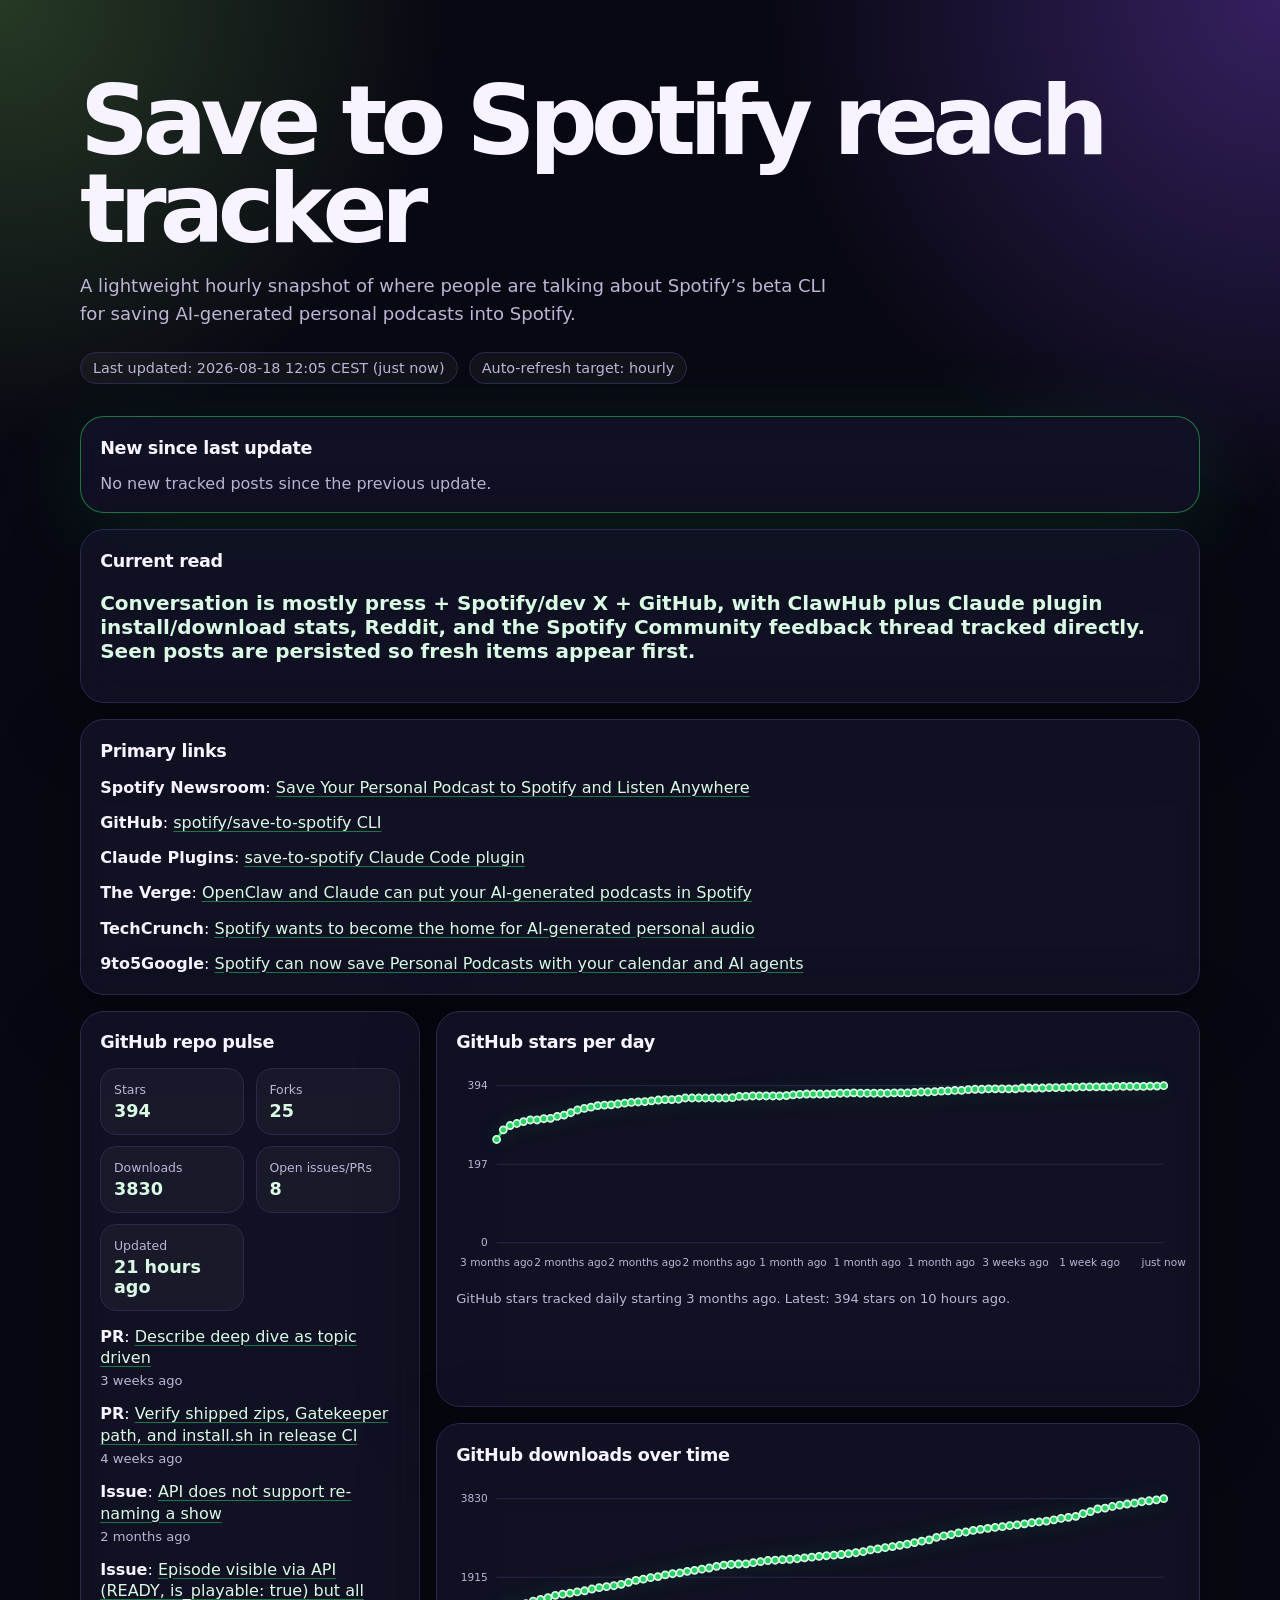
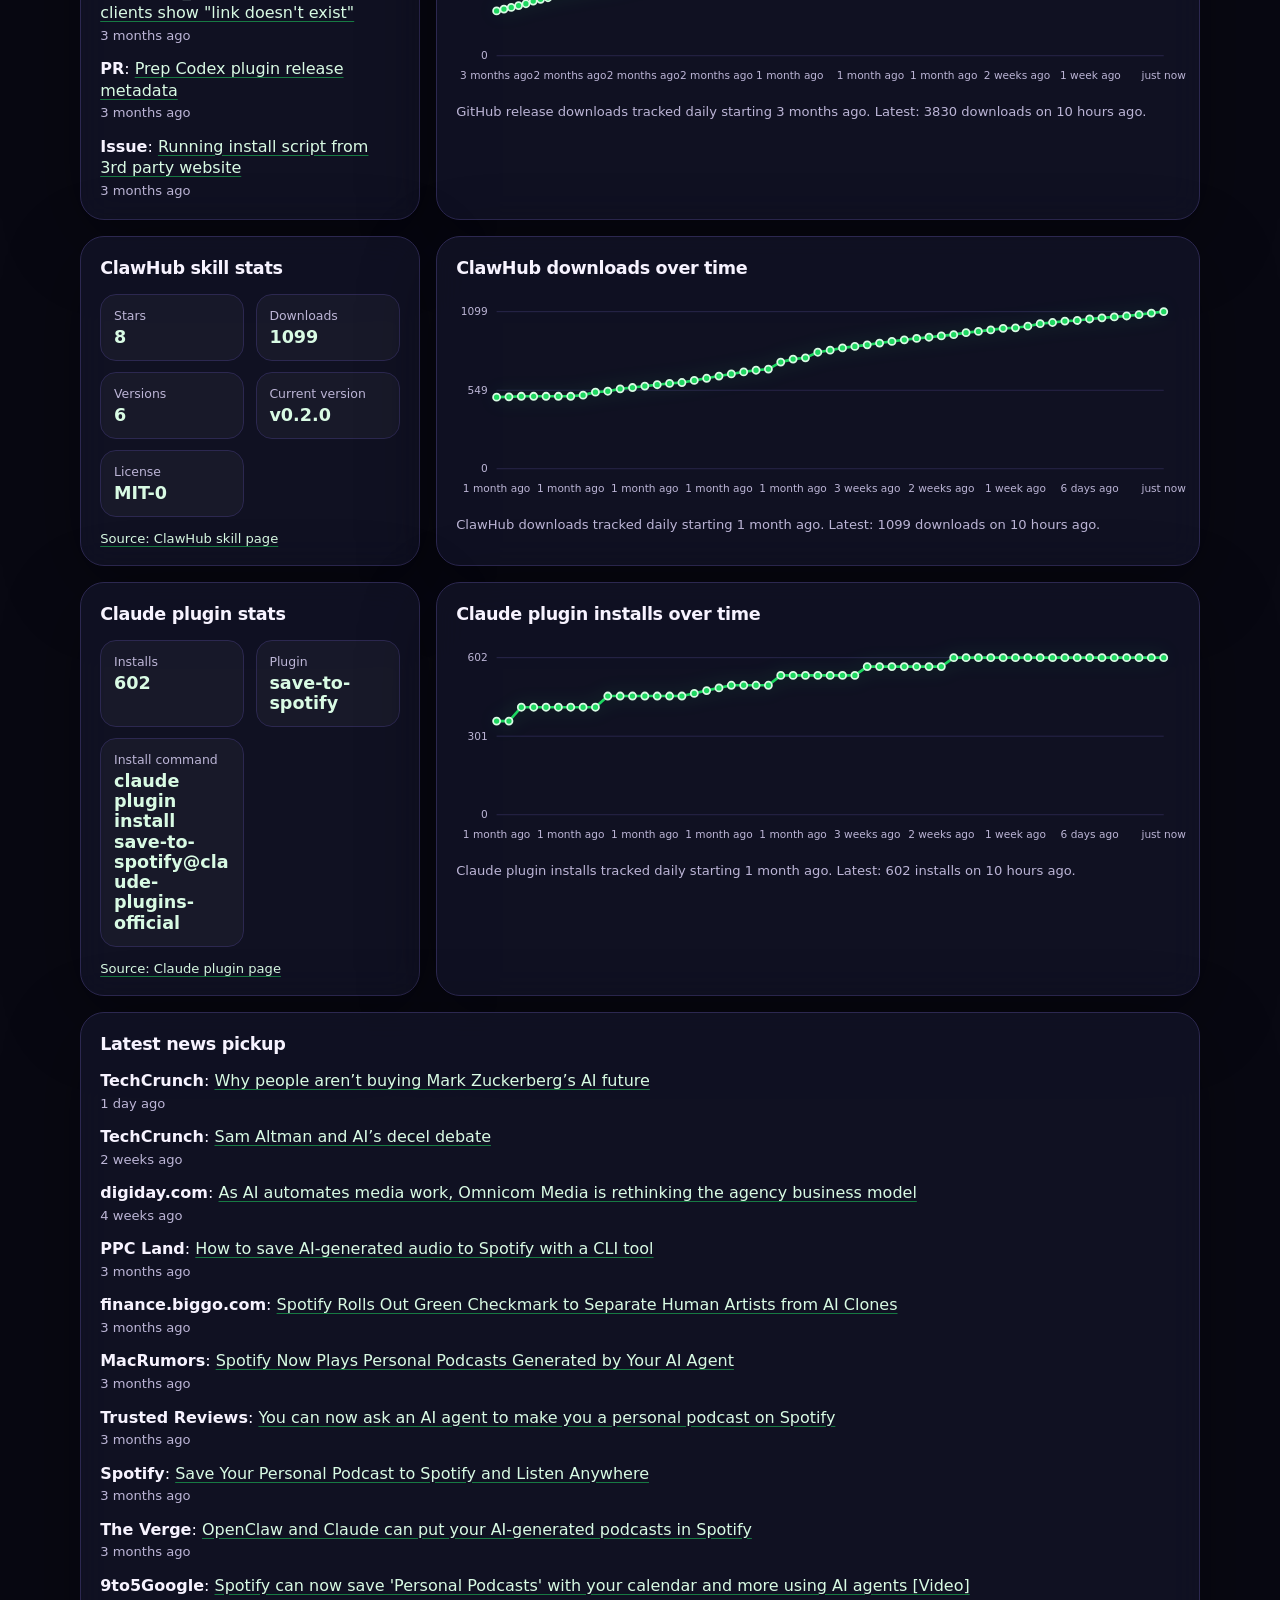
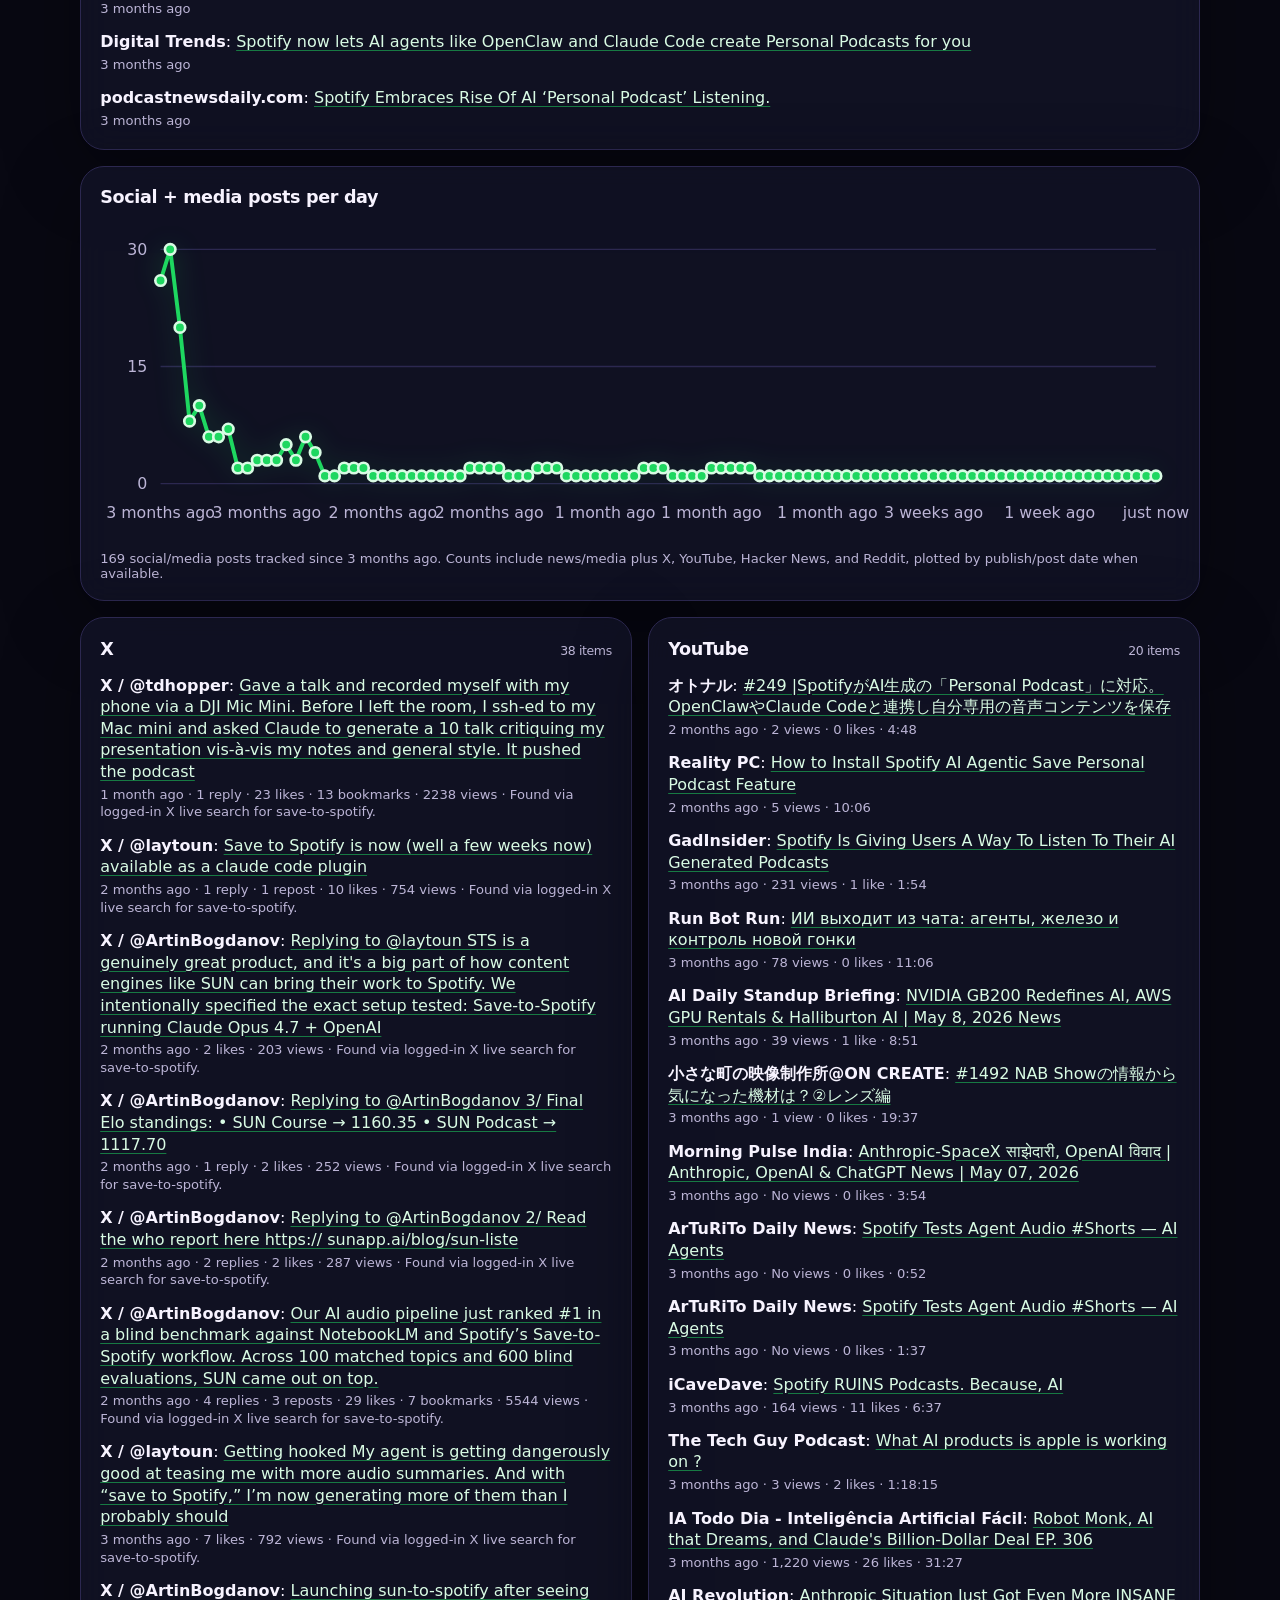
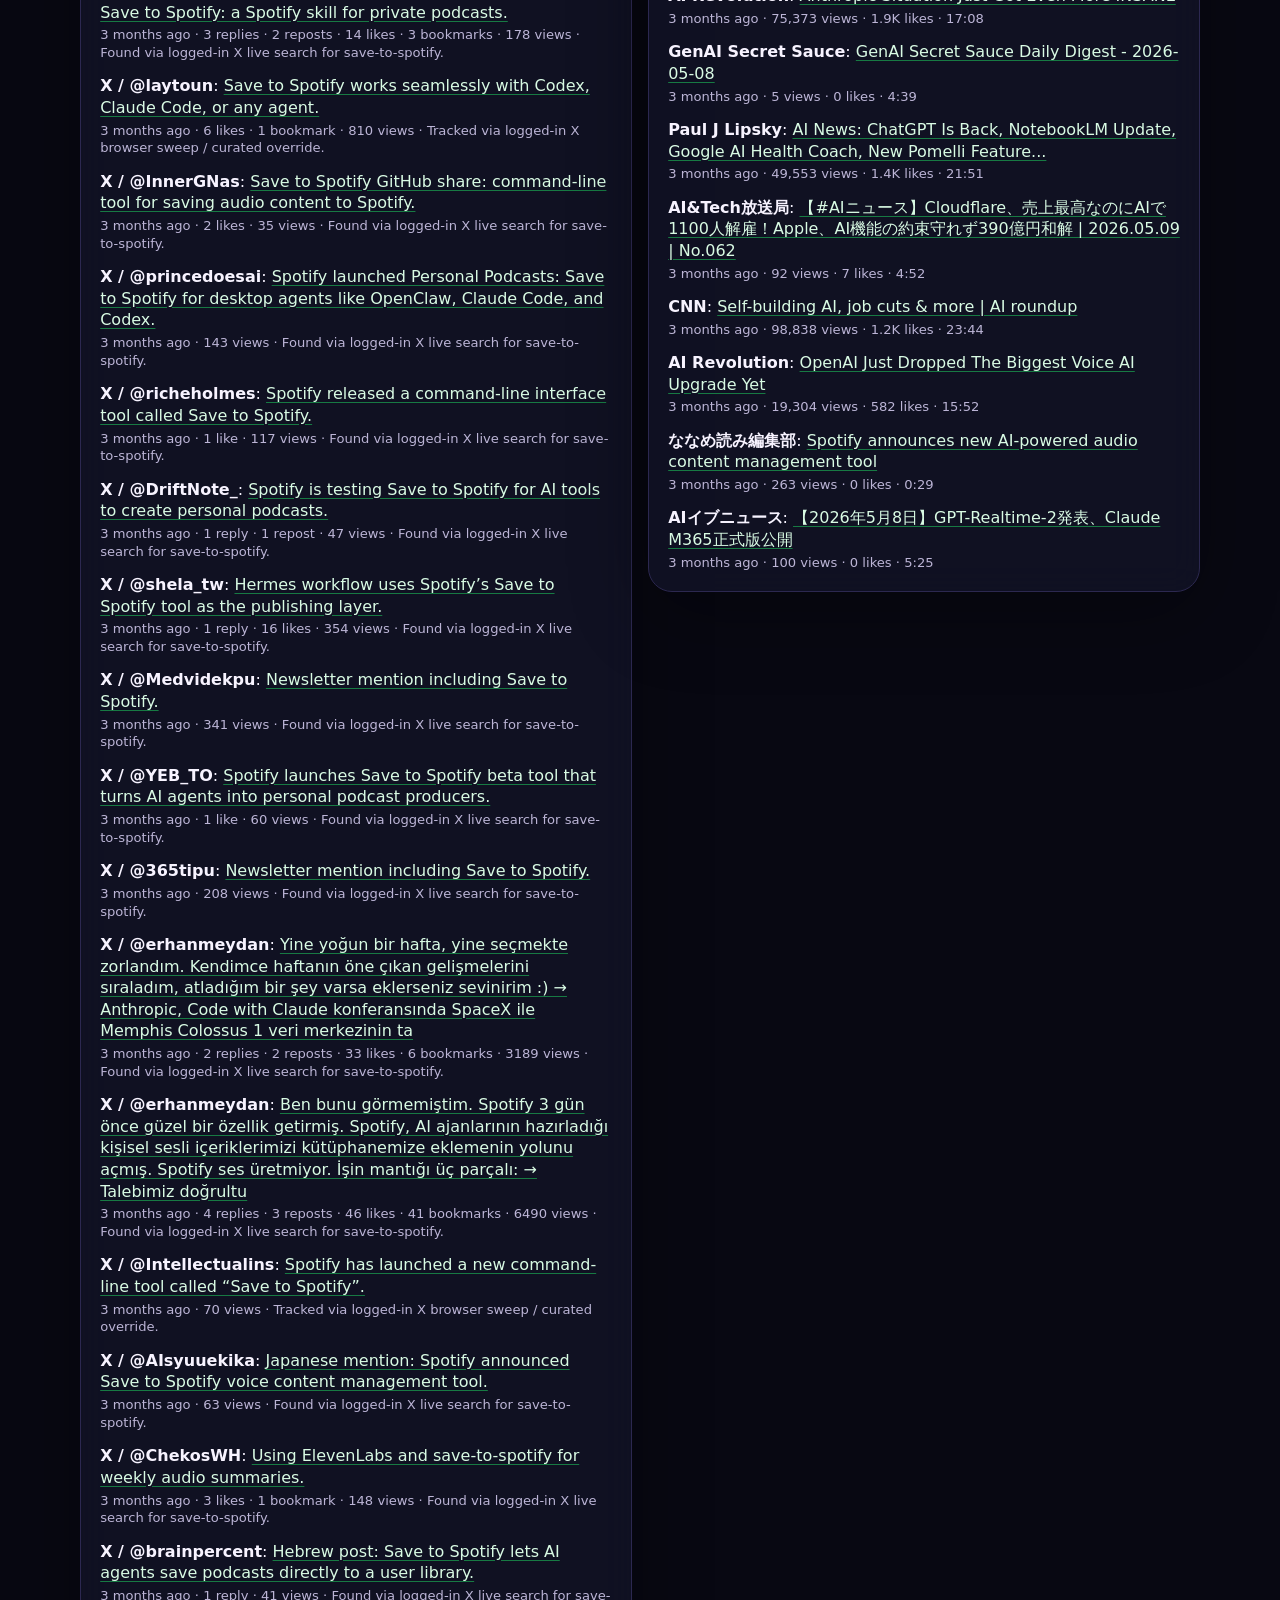
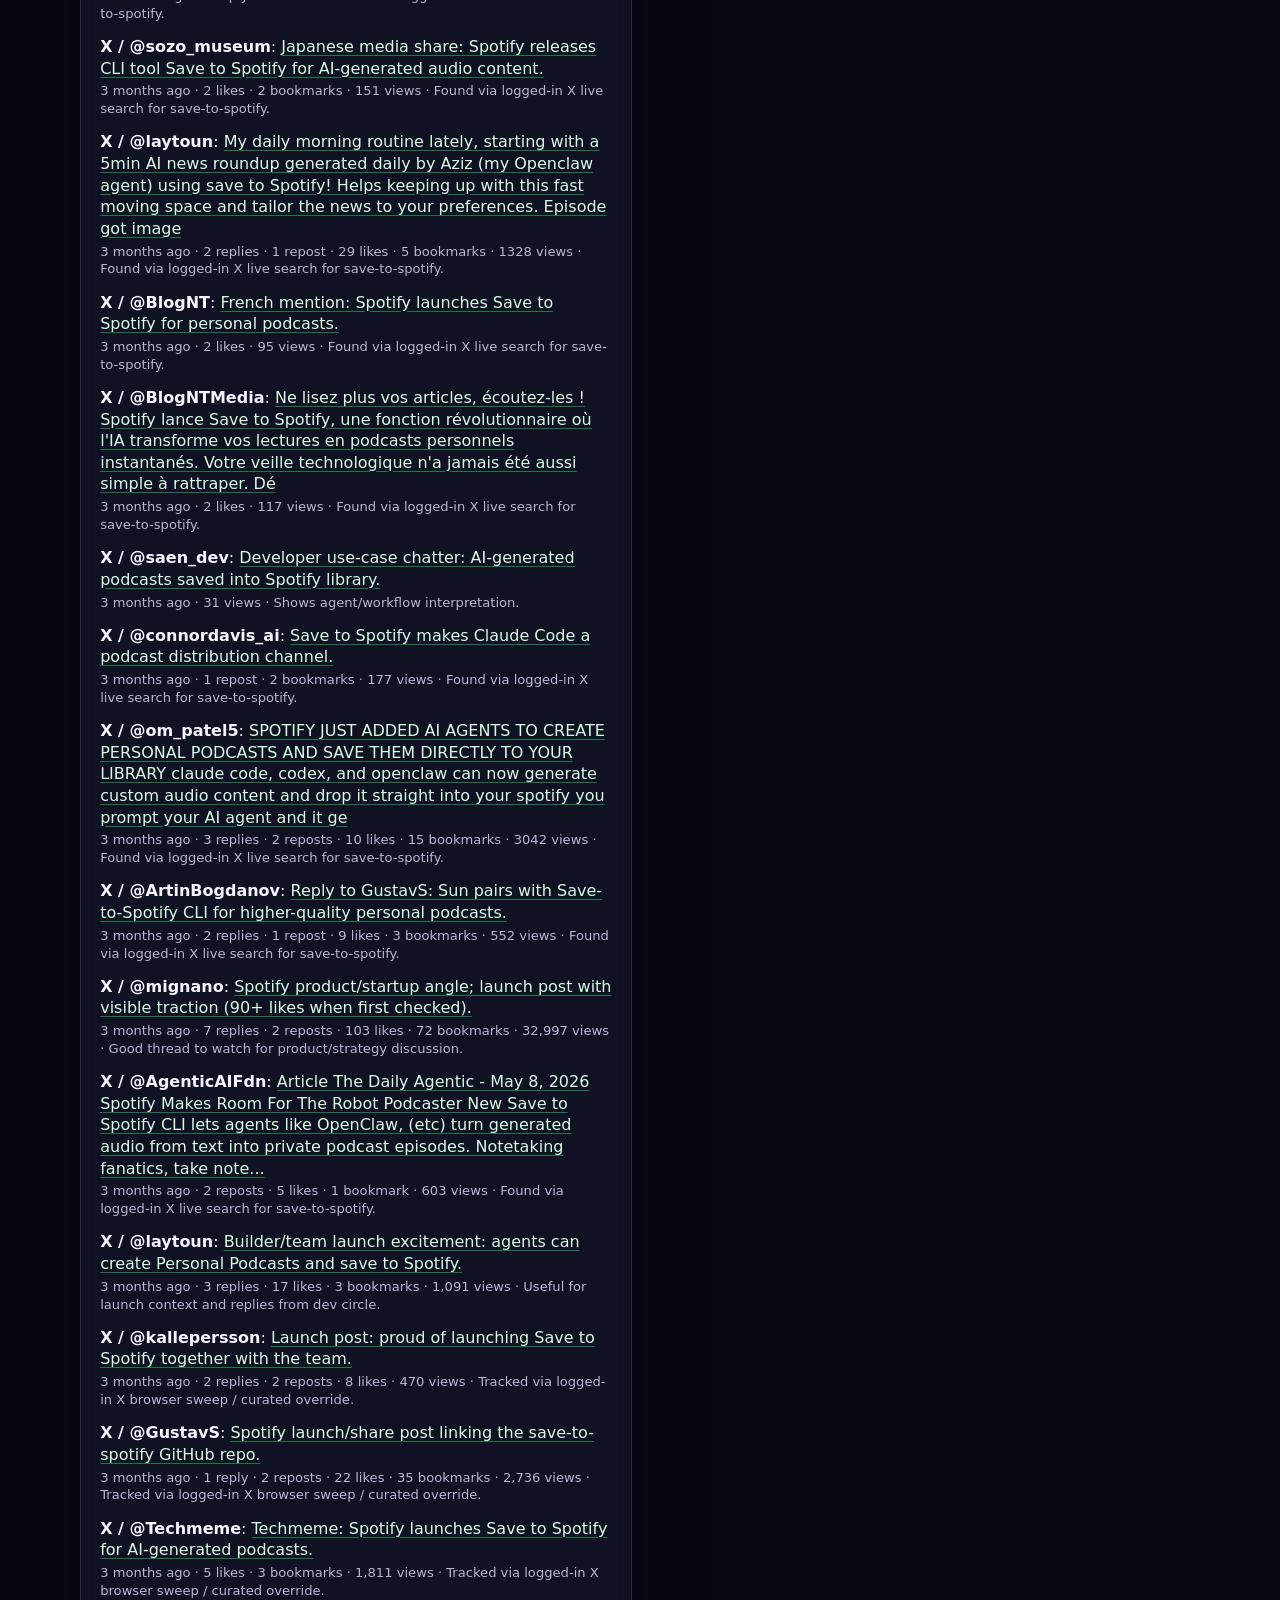
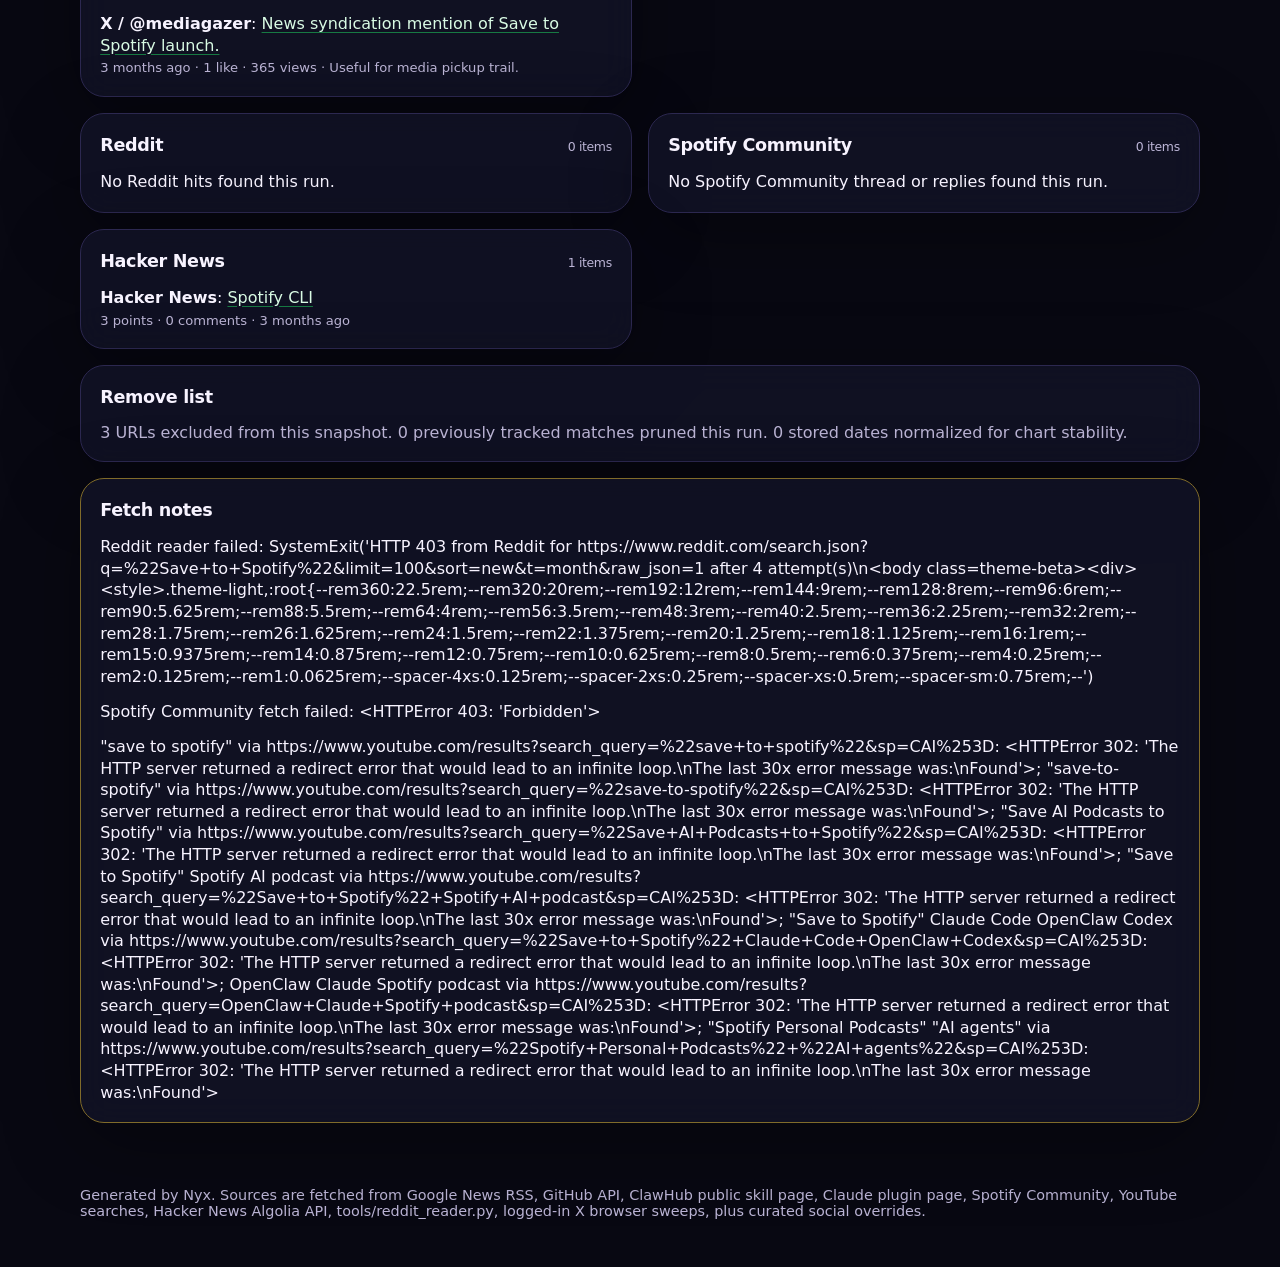
==== commit ed1a0c23: "Update snapshot data (12h refresh) 2026-08-18" ====
--- a/index.html
+++ b/index.html
@@ -55,7 +55,7 @@
     <h1>Save to Spotify reach tracker</h1>
     <p class="lede">A lightweight hourly snapshot of where people are talking about Spotify’s beta CLI for saving AI-generated personal podcasts into Spotify.</p>
     <div class="meta">
-      <span class="pill">Last updated: <time datetime="2026-08-17T22:03:28+00:00" title="2026-08-17 22:03 UTC">2026-08-18 00:03 CEST</time> (<time datetime="2026-08-17T22:03:28.775312+00:00" title="2026-08-17 22:03 UTC">just now</time>)</span>
+      <span class="pill">Last updated: <time datetime="2026-08-18T10:05:11+00:00" title="2026-08-18 10:05 UTC">2026-08-18 12:05 CEST</time> (<time datetime="2026-08-18T10:05:11.419765+00:00" title="2026-08-18 10:05 UTC">just now</time>)</span>
       <span class="pill">Auto-refresh target: hourly</span>
     </div>
   </header>
@@ -77,9 +77,9 @@
     <section class="tracker-row">
       <section class="card"><h2>GitHub repo pulse</h2><div class="stat-grid"><div class="stat-box"><span>Stars</span><strong>394</strong></div>
 <div class="stat-box"><span>Forks</span><strong>25</strong></div>
-<div class="stat-box"><span>Downloads</span><strong>3813</strong></div>
+<div class="stat-box"><span>Downloads</span><strong>3830</strong></div>
 <div class="stat-box"><span>Open issues/PRs</span><strong>8</strong></div>
-<div class="stat-box"><span>Updated</span><strong><time datetime="2026-08-17T12:41:46+00:00" title="2026-08-17 12:41 UTC">9 hours ago</time></strong></div></div><ul><li><strong>PR</strong>: <a href="https://github.com/spotify/save-to-spotify/pull/51" target="_blank" rel="noopener noreferrer">Describe deep dive as topic driven</a> <small><time datetime="2026-07-22T08:42:11+00:00" title="2026-07-22 08:42 UTC">3 weeks ago</time></small></li>
+<div class="stat-box"><span>Updated</span><strong><time datetime="2026-08-17T12:41:46+00:00" title="2026-08-17 12:41 UTC">21 hours ago</time></strong></div></div><ul><li><strong>PR</strong>: <a href="https://github.com/spotify/save-to-spotify/pull/51" target="_blank" rel="noopener noreferrer">Describe deep dive as topic driven</a> <small><time datetime="2026-07-22T08:42:11+00:00" title="2026-07-22 08:42 UTC">3 weeks ago</time></small></li>
 <li><strong>PR</strong>: <a href="https://github.com/spotify/save-to-spotify/pull/50" target="_blank" rel="noopener noreferrer">Verify shipped zips, Gatekeeper path, and install.sh in release CI</a> <small><time datetime="2026-07-20T09:38:55+00:00" title="2026-07-20 09:38 UTC">4 weeks ago</time></small></li>
 <li><strong>Issue</strong>: <a href="https://github.com/spotify/save-to-spotify/issues/37" target="_blank" rel="noopener noreferrer">API does not support re-naming a show</a> <small><time datetime="2026-06-08T14:01:40+00:00" title="2026-06-08 14:01 UTC">2 months ago</time></small></li>
 <li><strong>Issue</strong>: <a href="https://github.com/spotify/save-to-spotify/issues/31" target="_blank" rel="noopener noreferrer">Episode visible via API (READY, is_playable: true) but all clients show &quot;link doesn&#x27;t exist&quot;</a> <small><time datetime="2026-05-17T11:43:19+00:00" title="2026-05-17 11:43 UTC">3 months ago</time></small></li>
@@ -94,35 +94,35 @@
         <g class="chart-labels"><text x="46.0" y="224" text-anchor="middle"><title>2026-05-11</title>3 months ago</text><text x="130.0" y="224" text-anchor="middle"><title>2026-05-22</title>2 months ago</text><text x="214.0" y="224" text-anchor="middle"><title>2026-06-02</title>2 months ago</text><text x="298.0" y="224" text-anchor="middle"><title>2026-06-13</title>2 months ago</text><text x="382.0" y="224" text-anchor="middle"><title>2026-06-24</title>1 month ago</text><text x="466.0" y="224" text-anchor="middle"><title>2026-07-05</title>1 month ago</text><text x="550.0" y="224" text-anchor="middle"><title>2026-07-16</title>1 month ago</text><text x="634.0" y="224" text-anchor="middle"><title>2026-07-27</title>3 weeks ago</text><text x="718.0" y="224" text-anchor="middle"><title>2026-08-07</title>1 week ago</text><text x="802.0" y="224" text-anchor="middle"><title>2026-08-18</title>just now</text></g>
       </svg>
       <div class="chart-tooltip" aria-hidden="true"></div>
-      <small>GitHub stars tracked daily starting <time datetime="2026-05-11T00:00:00+00:00" title="2026-05-11 00:00 UTC">3 months ago</time>. Latest: 394 stars on <time datetime="2026-08-18T00:00:00+00:00" title="2026-08-18 00:00 UTC">1 hour from now</time>.</small>
+      <small>GitHub stars tracked daily starting <time datetime="2026-05-11T00:00:00+00:00" title="2026-05-11 00:00 UTC">3 months ago</time>. Latest: 394 stars on <time datetime="2026-08-18T00:00:00+00:00" title="2026-08-18 00:00 UTC">10 hours ago</time>.</small>
     </div></section>
         <section class="card"><h2>GitHub downloads over time</h2><div class="chart-wrap" role="img" aria-label="Line chart of GitHub release downloads per day">
       <svg class="line-chart" viewBox="0 0 820 240" preserveAspectRatio="xMidYMid meet">
-        <g class="chart-grid"><g><line x1="46" x2="802" y1="198.0" y2="198.0" /><text x="36" y="202.0" text-anchor="end">0</text></g><g><line x1="46" x2="802" y1="109.0" y2="109.0" /><text x="36" y="113.0" text-anchor="end">1906</text></g><g><line x1="46" x2="802" y1="20.0" y2="20.0" /><text x="36" y="24.0" text-anchor="end">3813</text></g></g>
-        <polyline points="46.0,147.0 54.3,144.9 62.6,143.1 70.9,141.0 79.2,138.8 87.5,135.8 95.8,133.8 104.2,132.0 112.5,129.3 120.8,127.9 129.1,126.7 137.4,125.4 145.7,124.1 154.0,122.0 162.3,120.6 170.6,119.3 178.9,118.4 187.2,116.8 195.5,114.4 203.8,112.3 212.2,110.8 220.5,109.1 228.8,107.9 237.1,106.0 245.4,104.7 253.7,103.8 262.0,102.0 270.3,100.8 278.6,99.5 286.9,98.1 295.2,96.2 303.5,94.8 311.8,94.1 320.2,93.7 328.5,93.5 336.8,92.2 345.1,90.9 353.4,89.6 361.7,89.3 370.0,88.7 378.3,88.2 386.6,87.6 394.9,86.6 403.2,85.8 411.5,85.0 419.8,84.2 428.2,83.6 436.5,82.8 444.8,81.8 453.1,80.8 461.4,79.6 469.7,77.6 478.0,76.4 486.3,75.1 494.6,73.7 502.9,72.4 511.2,71.0 519.5,69.2 527.8,67.7 536.2,66.1 544.5,63.2 552.8,61.5 561.1,60.1 569.4,58.2 577.7,57.2 586.0,55.3 594.3,54.2 602.6,52.9 610.9,51.9 619.2,51.2 627.5,50.0 635.8,49.2 644.2,47.9 652.5,46.6 660.8,45.7 669.1,44.7 677.4,43.3 685.7,41.7 694.0,40.5 702.3,39.3 710.6,36.2 718.9,34.0 727.2,30.9 735.5,29.9 743.8,28.2 752.2,26.6 760.5,25.3 768.8,24.3 777.1,22.8 785.4,21.6 793.7,20.6 802.0,20.0" />
-        <g class="chart-points"><g class="chart-point" tabindex="0" data-tooltip="2026-05-19: 1093 downloads" data-x="46.0" data-y="147.0"><circle class="point-dot" cx="46.0" cy="147.0" r="4" /><circle class="point-hit" cx="46.0" cy="147.0" r="12" /></g><g class="chart-point" tabindex="0" data-tooltip="2026-05-20: 1138 downloads" data-x="54.3" data-y="144.9"><circle class="point-dot" cx="54.3" cy="144.9" r="4" /><circle class="point-hit" cx="54.3" cy="144.9" r="12" /></g><g class="chart-point" tabindex="0" data-tooltip="2026-05-21: 1176 downloads" data-x="62.6" data-y="143.1"><circle class="point-dot" cx="62.6" cy="143.1" r="4" /><circle class="point-hit" cx="62.6" cy="143.1" r="12" /></g><g class="chart-point" tabindex="0" data-tooltip="2026-05-22: 1222 downloads" data-x="70.9" data-y="141.0"><circle class="point-dot" cx="70.9" cy="141.0" r="4" /><circle class="point-hit" cx="70.9" cy="141.0" r="12" /></g><g class="chart-point" tabindex="0" data-tooltip="2026-05-23: 1268 downloads" data-x="79.2" data-y="138.8"><circle class="point-dot" cx="79.2" cy="138.8" r="4" /><circle class="point-hit" cx="79.2" cy="138.8" r="12" /></g><g class="chart-point" tabindex="0" data-tooltip="2026-05-24: 1332 downloads" data-x="87.5" data-y="135.8"><circle class="point-dot" cx="87.5" cy="135.8" r="4" /><circle class="point-hit" cx="87.5" cy="135.8" r="12" /></g><g class="chart-point" tabindex="0" data-tooltip="2026-05-25: 1376 downloads" data-x="95.8" data-y="133.8"><circle class="point-dot" cx="95.8" cy="133.8" r="4" /><circle class="point-hit" cx="95.8" cy="133.8" r="12" /></g><g class="chart-point" tabindex="0" data-tooltip="2026-05-26: 1414 downloads" data-x="104.2" data-y="132.0"><circle class="point-dot" cx="104.2" cy="132.0" r="4" /><circle class="point-hit" cx="104.2" cy="132.0" r="12" /></g><g class="chart-point" tabindex="0" data-tooltip="2026-05-27: 1472 downloads" data-x="112.5" data-y="129.3"><circle class="point-dot" cx="112.5" cy="129.3" r="4" /><circle class="point-hit" cx="112.5" cy="129.3" r="12" /></g><g class="chart-point" tabindex="0" data-tooltip="2026-05-28: 1502 downloads" data-x="120.8" data-y="127.9"><circle class="point-dot" cx="120.8" cy="127.9" r="4" /><circle class="point-hit" cx="120.8" cy="127.9" r="12" /></g><g class="chart-point" tabindex="0" data-tooltip="2026-05-29: 1528 downloads" data-x="129.1" data-y="126.7"><circle class="point-dot" cx="129.1" cy="126.7" r="4" /><circle class="point-hit" cx="129.1" cy="126.7" r="12" /></g><g class="chart-point" tabindex="0" data-tooltip="2026-05-30: 1555 downloads" data-x="137.4" data-y="125.4"><circle class="point-dot" cx="137.4" cy="125.4" r="4" /><circle class="point-hit" cx="137.4" cy="125.4" r="12" /></g><g class="chart-point" tabindex="0" data-tooltip="2026-05-31: 1583 downloads" data-x="145.7" data-y="124.1"><circle class="point-dot" cx="145.7" cy="124.1" r="4" /><circle class="point-hit" cx="145.7" cy="124.1" r="12" /></g><g class="chart-point" tabindex="0" data-tooltip="2026-06-01: 1627 downloads" data-x="154.0" data-y="122.0"><circle class="point-dot" cx="154.0" cy="122.0" r="4" /><circle class="point-hit" cx="154.0" cy="122.0" r="12" /></g><g class="chart-point" tabindex="0" data-tooltip="2026-06-02: 1658 downloads" data-x="162.3" data-y="120.6"><circle class="point-dot" cx="162.3" cy="120.6" r="4" /><circle class="point-hit" cx="162.3" cy="120.6" r="12" /></g><g class="chart-point" tabindex="0" data-tooltip="2026-06-03: 1685 downloads" data-x="170.6" data-y="119.3"><circle class="point-dot" cx="170.6" cy="119.3" r="4" /><circle class="point-hit" cx="170.6" cy="119.3" r="12" /></g><g class="chart-point" tabindex="0" data-tooltip="2026-06-04: 1706 downloads" data-x="178.9" data-y="118.4"><circle class="point-dot" cx="178.9" cy="118.4" r="4" /><circle class="point-hit" cx="178.9" cy="118.4" r="12" /></g><g class="chart-point" tabindex="0" data-tooltip="2026-06-05: 1740 downloads" data-x="187.2" data-y="116.8"><circle class="point-dot" cx="187.2" cy="116.8" r="4" /><circle class="point-hit" cx="187.2" cy="116.8" r="12" /></g><g class="chart-point" tabindex="0" data-tooltip="2026-06-06: 1791 downloads" data-x="195.5" data-y="114.4"><circle class="point-dot" cx="195.5" cy="114.4" r="4" /><circle class="point-hit" cx="195.5" cy="114.4" r="12" /></g><g class="chart-point" tabindex="0" data-tooltip="2026-06-07: 1835 downloads" data-x="203.8" data-y="112.3"><circle class="point-dot" cx="203.8" cy="112.3" r="4" /><circle class="point-hit" cx="203.8" cy="112.3" r="12" /></g><g class="chart-point" tabindex="0" data-tooltip="2026-06-08: 1868 downloads" data-x="212.2" data-y="110.8"><circle class="point-dot" cx="212.2" cy="110.8" r="4" /><circle class="point-hit" cx="212.2" cy="110.8" r="12" /></g><g class="chart-point" tabindex="0" data-tooltip="2026-06-09: 1904 downloads" data-x="220.5" data-y="109.1"><circle class="point-dot" cx="220.5" cy="109.1" r="4" /><circle class="point-hit" cx="220.5" cy="109.1" r="12" /></g><g class="chart-point" tabindex="0" data-tooltip="2026-06-10: 1931 downloads" data-x="228.8" data-y="107.9"><circle class="point-dot" cx="228.8" cy="107.9" r="4" /><circle class="point-hit" cx="228.8" cy="107.9" r="12" /></g><g class="chart-point" tabindex="0" data-tooltip="2026-06-11: 1971 downloads" data-x="237.1" data-y="106.0"><circle class="point-dot" cx="237.1" cy="106.0" r="4" /><circle class="point-hit" cx="237.1" cy="106.0" r="12" /></g><g class="chart-point" tabindex="0" data-tooltip="2026-06-12: 1999 downloads" data-x="245.4" data-y="104.7"><circle class="point-dot" cx="245.4" cy="104.7" r="4" /><circle class="point-hit" cx="245.4" cy="104.7" r="12" /></g><g class="chart-point" tabindex="0" data-tooltip="2026-06-13: 2018 downloads" data-x="253.7" data-y="103.8"><circle class="point-dot" cx="253.7" cy="103.8" r="4" /><circle class="point-hit" cx="253.7" cy="103.8" r="12" /></g><g class="chart-point" tabindex="0" data-tooltip="2026-06-14: 2057 downloads" data-x="262.0" data-y="102.0"><circle class="point-dot" cx="262.0" cy="102.0" r="4" /><circle class="point-hit" cx="262.0" cy="102.0" r="12" /></g><g class="chart-point" tabindex="0" data-tooltip="2026-06-15: 2083 downloads" data-x="270.3" data-y="100.8"><circle class="point-dot" cx="270.3" cy="100.8" r="4" /><circle class="point-hit" cx="270.3" cy="100.8" r="12" /></g><g class="chart-point" tabindex="0" data-tooltip="2026-06-16: 2111 downloads" data-x="278.6" data-y="99.5"><circle class="point-dot" cx="278.6" cy="99.5" r="4" /><circle class="point-hit" cx="278.6" cy="99.5" r="12" /></g><g class="chart-point" tabindex="0" data-tooltip="2026-06-17: 2139 downloads" data-x="286.9" data-y="98.1"><circle class="point-dot" cx="286.9" cy="98.1" r="4" /><circle class="point-hit" cx="286.9" cy="98.1" r="12" /></g><g class="chart-point" tabindex="0" data-tooltip="2026-06-18: 2180 downloads" data-x="295.2" data-y="96.2"><circle class="point-dot" cx="295.2" cy="96.2" r="4" /><circle class="point-hit" cx="295.2" cy="96.2" r="12" /></g><g class="chart-point" tabindex="0" data-tooltip="2026-06-19: 2210 downloads" data-x="303.5" data-y="94.8"><circle class="point-dot" cx="303.5" cy="94.8" r="4" /><circle class="point-hit" cx="303.5" cy="94.8" r="12" /></g><g class="chart-point" tabindex="0" data-tooltip="2026-06-20: 2225 downloads" data-x="311.8" data-y="94.1"><circle class="point-dot" cx="311.8" cy="94.1" r="4" /><circle class="point-hit" cx="311.8" cy="94.1" r="12" /></g><g class="chart-point" tabindex="0" data-tooltip="2026-06-21: 2235 downloads" data-x="320.2" data-y="93.7"><circle class="point-dot" cx="320.2" cy="93.7" r="4" /><circle class="point-hit" cx="320.2" cy="93.7" r="12" /></g><g class="chart-point" tabindex="0" data-tooltip="2026-06-22: 2239 downloads" data-x="328.5" data-y="93.5"><circle class="point-dot" cx="328.5" cy="93.5" r="4" /><circle class="point-hit" cx="328.5" cy="93.5" r="12" /></g><g class="chart-point" tabindex="0" data-tooltip="2026-06-23: 2267 downloads" data-x="336.8" data-y="92.2"><circle class="point-dot" cx="336.8" cy="92.2" r="4" /><circle class="point-hit" cx="336.8" cy="92.2" r="12" /></g><g class="chart-point" tabindex="0" data-tooltip="2026-06-24: 2294 downloads" data-x="345.1" data-y="90.9"><circle class="point-dot" cx="345.1" cy="90.9" r="4" /><circle class="point-hit" cx="345.1" cy="90.9" r="12" /></g><g class="chart-point" tabindex="0" data-tooltip="2026-06-25: 2322 downloads" data-x="353.4" data-y="89.6"><circle class="point-dot" cx="353.4" cy="89.6" r="4" /><circle class="point-hit" cx="353.4" cy="89.6" r="12" /></g><g class="chart-point" tabindex="0" data-tooltip="2026-06-26: 2329 downloads" data-x="361.7" data-y="89.3"><circle class="point-dot" cx="361.7" cy="89.3" r="4" /><circle class="point-hit" cx="361.7" cy="89.3" r="12" /></g><g class="chart-point" tabindex="0" data-tooltip="2026-06-27: 2342 downloads" data-x="370.0" data-y="88.7"><circle class="point-dot" cx="370.0" cy="88.7" r="4" /><circle class="point-hit" cx="370.0" cy="88.7" r="12" /></g><g class="chart-point" tabindex="0" data-tooltip="2026-06-28: 2351 downloads" data-x="378.3" data-y="88.2"><circle class="point-dot" cx="378.3" cy="88.2" r="4" /><circle class="point-hit" cx="378.3" cy="88.2" r="12" /></g><g class="chart-point" tabindex="0" data-tooltip="2026-06-29: 2364 downloads" data-x="386.6" data-y="87.6"><circle class="point-dot" cx="386.6" cy="87.6" r="4" /><circle class="point-hit" cx="386.6" cy="87.6" r="12" /></g><g class="chart-point" tabindex="0" data-tooltip="2026-06-30: 2386 downloads" data-x="394.9" data-y="86.6"><circle class="point-dot" cx="394.9" cy="86.6" r="4" /><circle class="point-hit" cx="394.9" cy="86.6" r="12" /></g><g class="chart-point" tabindex="0" data-tooltip="2026-07-01: 2403 downloads" data-x="403.2" data-y="85.8"><circle class="point-dot" cx="403.2" cy="85.8" r="4" /><circle class="point-hit" cx="403.2" cy="85.8" r="12" /></g><g class="chart-point" tabindex="0" data-tooltip="2026-07-02: 2421 downloads" data-x="411.5" data-y="85.0"><circle class="point-dot" cx="411.5" cy="85.0" r="4" /><circle class="point-hit" cx="411.5" cy="85.0" r="12" /></g><g class="chart-point" tabindex="0" data-tooltip="2026-07-03: 2437 downloads" data-x="419.8" data-y="84.2"><circle class="point-dot" cx="419.8" cy="84.2" r="4" /><circle class="point-hit" cx="419.8" cy="84.2" r="12" /></g><g class="chart-point" tabindex="0" data-tooltip="2026-07-04: 2451 downloads" data-x="428.2" data-y="83.6"><circle class="point-dot" cx="428.2" cy="83.6" r="4" /><circle class="point-hit" cx="428.2" cy="83.6" r="12" /></g><g class="chart-point" tabindex="0" data-tooltip="2026-07-05: 2468 downloads" data-x="436.5" data-y="82.8"><circle class="point-dot" cx="436.5" cy="82.8" r="4" /><circle class="point-hit" cx="436.5" cy="82.8" r="12" /></g><g class="chart-point" tabindex="0" data-tooltip="2026-07-06: 2489 downloads" data-x="444.8" data-y="81.8"><circle class="point-dot" cx="444.8" cy="81.8" r="4" /><circle class="point-hit" cx="444.8" cy="81.8" r="12" /></g><g class="chart-point" tabindex="0" data-tooltip="2026-07-07: 2510 downloads" data-x="453.1" data-y="80.8"><circle class="point-dot" cx="453.1" cy="80.8" r="4" /><circle class="point-hit" cx="453.1" cy="80.8" r="12" /></g><g class="chart-point" tabindex="0" data-tooltip="2026-07-08: 2537 downloads" data-x="461.4" data-y="79.6"><circle class="point-dot" cx="461.4" cy="79.6" r="4" /><circle class="point-hit" cx="461.4" cy="79.6" r="12" /></g><g class="chart-point" tabindex="0" data-tooltip="2026-07-09: 2580 downloads" data-x="469.7" data-y="77.6"><circle class="point-dot" cx="469.7" cy="77.6" r="4" /><circle class="point-hit" cx="469.7" cy="77.6" r="12" /></g><g class="chart-point" tabindex="0" data-tooltip="2026-07-10: 2604 downloads" data-x="478.0" data-y="76.4"><circle class="point-dot" cx="478.0" cy="76.4" r="4" /><circle class="point-hit" cx="478.0" cy="76.4" r="12" /></g><g class="chart-point" tabindex="0" data-tooltip="2026-07-11: 2633 downloads" data-x="486.3" data-y="75.1"><circle class="point-dot" cx="486.3" cy="75.1" r="4" /><circle class="point-hit" cx="486.3" cy="75.1" r="12" /></g><g class="chart-point" tabindex="0" data-tooltip="2026-07-12: 2662 downloads" data-x="494.6" data-y="73.7"><circle class="point-dot" cx="494.6" cy="73.7" r="4" /><circle class="point-hit" cx="494.6" cy="73.7" r="12" /></g><g class="chart-point" tabindex="0" data-tooltip="2026-07-13: 2691 downloads" data-x="502.9" data-y="72.4"><circle class="point-dot" cx="502.9" cy="72.4" r="4" /><circle class="point-hit" cx="502.9" cy="72.4" r="12" /></g><g class="chart-point" tabindex="0" data-tooltip="2026-07-14: 2720 downloads" data-x="511.2" data-y="71.0"><circle class="point-dot" cx="511.2" cy="71.0" r="4" /><circle class="point-hit" cx="511.2" cy="71.0" r="12" /></g><g class="chart-point" tabindex="0" data-tooltip="2026-07-15: 2758 downloads" data-x="519.5" data-y="69.2"><circle class="point-dot" cx="519.5" cy="69.2" r="4" /><circle class="point-hit" cx="519.5" cy="69.2" r="12" /></g><g class="chart-point" tabindex="0" data-tooltip="2026-07-16: 2792 downloads" data-x="527.8" data-y="67.7"><circle class="point-dot" cx="527.8" cy="67.7" r="4" /><circle class="point-hit" cx="527.8" cy="67.7" r="12" /></g><g class="chart-point" tabindex="0" data-tooltip="2026-07-17: 2825 downloads" data-x="536.2" data-y="66.1"><circle class="point-dot" cx="536.2" cy="66.1" r="4" /><circle class="point-hit" cx="536.2" cy="66.1" r="12" /></g><g class="chart-point" tabindex="0" data-tooltip="2026-07-18: 2888 downloads" data-x="544.5" data-y="63.2"><circle class="point-dot" cx="544.5" cy="63.2" r="4" /><circle class="point-hit" cx="544.5" cy="63.2" r="12" /></g><g class="chart-point" tabindex="0" data-tooltip="2026-07-19: 2923 downloads" data-x="552.8" data-y="61.5"><circle class="point-dot" cx="552.8" cy="61.5" r="4" /><circle class="point-hit" cx="552.8" cy="61.5" r="12" /></g><g class="chart-point" tabindex="0" data-tooltip="2026-07-20: 2954 downloads" data-x="561.1" data-y="60.1"><circle class="point-dot" cx="561.1" cy="60.1" r="4" /><circle class="point-hit" cx="561.1" cy="60.1" r="12" /></g><g class="chart-point" tabindex="0" data-tooltip="2026-07-21: 2995 downloads" data-x="569.4" data-y="58.2"><circle class="point-dot" cx="569.4" cy="58.2" r="4" /><circle class="point-hit" cx="569.4" cy="58.2" r="12" /></g><g class="chart-point" tabindex="0" data-tooltip="2026-07-22: 3017 downloads" data-x="577.7" data-y="57.2"><circle class="point-dot" cx="577.7" cy="57.2" r="4" /><circle class="point-hit" cx="577.7" cy="57.2" r="12" /></g><g class="chart-point" tabindex="0" data-tooltip="2026-07-23: 3056 downloads" data-x="586.0" data-y="55.3"><circle class="point-dot" cx="586.0" cy="55.3" r="4" /><circle class="point-hit" cx="586.0" cy="55.3" r="12" /></g><g class="chart-point" tabindex="0" data-tooltip="2026-07-24: 3081 downloads" data-x="594.3" data-y="54.2"><circle class="point-dot" cx="594.3" cy="54.2" r="4" /><circle class="point-hit" cx="594.3" cy="54.2" r="12" /></g><g class="chart-point" tabindex="0" data-tooltip="2026-07-25: 3108 downloads" data-x="602.6" data-y="52.9"><circle class="point-dot" cx="602.6" cy="52.9" r="4" /><circle class="point-hit" cx="602.6" cy="52.9" r="12" /></g><g class="chart-point" tabindex="0" data-tooltip="2026-07-26: 3129 downloads" data-x="610.9" data-y="51.9"><circle class="point-dot" cx="610.9" cy="51.9" r="4" /><circle class="point-hit" cx="610.9" cy="51.9" r="12" /></g><g class="chart-point" tabindex="0" data-tooltip="2026-07-27: 3145 downloads" data-x="619.2" data-y="51.2"><circle class="point-dot" cx="619.2" cy="51.2" r="4" /><circle class="point-hit" cx="619.2" cy="51.2" r="12" /></g><g class="chart-point" tabindex="0" data-tooltip="2026-07-28: 3171 downloads" data-x="627.5" data-y="50.0"><circle class="point-dot" cx="627.5" cy="50.0" r="4" /><circle class="point-hit" cx="627.5" cy="50.0" r="12" /></g><g class="chart-point" tabindex="0" data-tooltip="2026-07-29: 3188 downloads" data-x="635.8" data-y="49.2"><circle class="point-dot" cx="635.8" cy="49.2" r="4" /><circle class="point-hit" cx="635.8" cy="49.2" r="12" /></g><g class="chart-point" tabindex="0" data-tooltip="2026-07-30: 3216 downloads" data-x="644.2" data-y="47.9"><circle class="point-dot" cx="644.2" cy="47.9" r="4" /><circle class="point-hit" cx="644.2" cy="47.9" r="12" /></g><g class="chart-point" tabindex="0" data-tooltip="2026-07-31: 3243 downloads" data-x="652.5" data-y="46.6"><circle class="point-dot" cx="652.5" cy="46.6" r="4" /><circle class="point-hit" cx="652.5" cy="46.6" r="12" /></g><g class="chart-point" tabindex="0" data-tooltip="2026-08-01: 3263 downloads" data-x="660.8" data-y="45.7"><circle class="point-dot" cx="660.8" cy="45.7" r="4" /><circle class="point-hit" cx="660.8" cy="45.7" r="12" /></g><g class="chart-point" tabindex="0" data-tooltip="2026-08-02: 3284 downloads" data-x="669.1" data-y="44.7"><circle class="point-dot" cx="669.1" cy="44.7" r="4" /><circle class="point-hit" cx="669.1" cy="44.7" r="12" /></g><g class="chart-point" tabindex="0" data-tooltip="2026-08-03: 3313 downloads" data-x="677.4" data-y="43.3"><circle class="point-dot" cx="677.4" cy="43.3" r="4" /><circle class="point-hit" cx="677.4" cy="43.3" r="12" /></g><g class="chart-point" tabindex="0" data-tooltip="2026-08-04: 3349 downloads" data-x="685.7" data-y="41.7"><circle class="point-dot" cx="685.7" cy="41.7" r="4" /><circle class="point-hit" cx="685.7" cy="41.7" r="12" /></g><g class="chart-point" tabindex="0" data-tooltip="2026-08-05: 3373 downloads" data-x="694.0" data-y="40.5"><circle class="point-dot" cx="694.0" cy="40.5" r="4" /><circle class="point-hit" cx="694.0" cy="40.5" r="12" /></g><g class="chart-point" tabindex="0" data-tooltip="2026-08-06: 3400 downloads" data-x="702.3" data-y="39.3"><circle class="point-dot" cx="702.3" cy="39.3" r="4" /><circle class="point-hit" cx="702.3" cy="39.3" r="12" /></g><g class="chart-point" tabindex="0" data-tooltip="2026-08-07: 3465 downloads" data-x="710.6" data-y="36.2"><circle class="point-dot" cx="710.6" cy="36.2" r="4" /><circle class="point-hit" cx="710.6" cy="36.2" r="12" /></g><g class="chart-point" tabindex="0" data-tooltip="2026-08-08: 3513 downloads" data-x="718.9" data-y="34.0"><circle class="point-dot" cx="718.9" cy="34.0" r="4" /><circle class="point-hit" cx="718.9" cy="34.0" r="12" /></g><g class="chart-point" tabindex="0" data-tooltip="2026-08-09: 3579 downloads" data-x="727.2" data-y="30.9"><circle class="point-dot" cx="727.2" cy="30.9" r="4" /><circle class="point-hit" cx="727.2" cy="30.9" r="12" /></g><g class="chart-point" tabindex="0" data-tooltip="2026-08-10: 3600 downloads" data-x="735.5" data-y="29.9"><circle class="point-dot" cx="735.5" cy="29.9" r="4" /><circle class="point-hit" cx="735.5" cy="29.9" r="12" /></g><g class="chart-point" tabindex="0" data-tooltip="2026-08-11: 3638 downloads" data-x="743.8" data-y="28.2"><circle class="point-dot" cx="743.8" cy="28.2" r="4" /><circle class="point-hit" cx="743.8" cy="28.2" r="12" /></g><g class="chart-point" tabindex="0" data-tooltip="2026-08-12: 3671 downloads" data-x="752.2" data-y="26.6"><circle class="point-dot" cx="752.2" cy="26.6" r="4" /><circle class="point-hit" cx="752.2" cy="26.6" r="12" /></g><g class="chart-point" tabindex="0" data-tooltip="2026-08-13: 3699 downloads" data-x="760.5" data-y="25.3"><circle class="point-dot" cx="760.5" cy="25.3" r="4" /><circle class="point-hit" cx="760.5" cy="25.3" r="12" /></g><g class="chart-point" tabindex="0" data-tooltip="2026-08-14: 3720 downloads" data-x="768.8" data-y="24.3"><circle class="point-dot" cx="768.8" cy="24.3" r="4" /><circle class="point-hit" cx="768.8" cy="24.3" r="12" /></g><g class="chart-point" tabindex="0" data-tooltip="2026-08-15: 3754 downloads" data-x="777.1" data-y="22.8"><circle class="point-dot" cx="777.1" cy="22.8" r="4" /><circle class="point-hit" cx="777.1" cy="22.8" r="12" /></g><g class="chart-point" tabindex="0" data-tooltip="2026-08-16: 3778 downloads" data-x="785.4" data-y="21.6"><circle class="point-dot" cx="785.4" cy="21.6" r="4" /><circle class="point-hit" cx="785.4" cy="21.6" r="12" /></g><g class="chart-point" tabindex="0" data-tooltip="2026-08-17: 3801 downloads" data-x="793.7" data-y="20.6"><circle class="point-dot" cx="793.7" cy="20.6" r="4" /><circle class="point-hit" cx="793.7" cy="20.6" r="12" /></g><g class="chart-point" tabindex="0" data-tooltip="2026-08-18: 3813 downloads" data-x="802.0" data-y="20.0"><circle class="point-dot" cx="802.0" cy="20.0" r="4" /><circle class="point-hit" cx="802.0" cy="20.0" r="12" /></g></g>
+        <g class="chart-grid"><g><line x1="46" x2="802" y1="198.0" y2="198.0" /><text x="36" y="202.0" text-anchor="end">0</text></g><g><line x1="46" x2="802" y1="109.0" y2="109.0" /><text x="36" y="113.0" text-anchor="end">1915</text></g><g><line x1="46" x2="802" y1="20.0" y2="20.0" /><text x="36" y="24.0" text-anchor="end">3830</text></g></g>
+        <polyline points="46.0,147.2 54.3,145.1 62.6,143.3 70.9,141.2 79.2,139.1 87.5,136.1 95.8,134.1 104.2,132.3 112.5,129.6 120.8,128.2 129.1,127.0 137.4,125.7 145.7,124.4 154.0,122.4 162.3,120.9 170.6,119.7 178.9,118.7 187.2,117.1 195.5,114.8 203.8,112.7 212.2,111.2 220.5,109.5 228.8,108.3 237.1,106.4 245.4,105.1 253.7,104.2 262.0,102.4 270.3,101.2 278.6,99.9 286.9,98.6 295.2,96.7 303.5,95.3 311.8,94.6 320.2,94.1 328.5,93.9 336.8,92.6 345.1,91.4 353.4,90.1 361.7,89.8 370.0,89.2 378.3,88.7 386.6,88.1 394.9,87.1 403.2,86.3 411.5,85.5 419.8,84.7 428.2,84.1 436.5,83.3 444.8,82.3 453.1,81.3 461.4,80.1 469.7,78.1 478.0,77.0 486.3,75.6 494.6,74.3 502.9,72.9 511.2,71.6 519.5,69.8 527.8,68.2 536.2,66.7 544.5,63.8 552.8,62.2 561.1,60.7 569.4,58.8 577.7,57.8 586.0,56.0 594.3,54.8 602.6,53.6 610.9,52.6 619.2,51.8 627.5,50.6 635.8,49.8 644.2,48.5 652.5,47.3 660.8,46.4 669.1,45.4 677.4,44.0 685.7,42.4 694.0,41.2 702.3,40.0 710.6,37.0 718.9,34.7 727.2,31.7 735.5,30.7 743.8,28.9 752.2,27.4 760.5,26.1 768.8,25.1 777.1,23.5 785.4,22.4 793.7,21.3 802.0,20.0" />
+        <g class="chart-points"><g class="chart-point" tabindex="0" data-tooltip="2026-05-19: 1093 downloads" data-x="46.0" data-y="147.2"><circle class="point-dot" cx="46.0" cy="147.2" r="4" /><circle class="point-hit" cx="46.0" cy="147.2" r="12" /></g><g class="chart-point" tabindex="0" data-tooltip="2026-05-20: 1138 downloads" data-x="54.3" data-y="145.1"><circle class="point-dot" cx="54.3" cy="145.1" r="4" /><circle class="point-hit" cx="54.3" cy="145.1" r="12" /></g><g class="chart-point" tabindex="0" data-tooltip="2026-05-21: 1176 downloads" data-x="62.6" data-y="143.3"><circle class="point-dot" cx="62.6" cy="143.3" r="4" /><circle class="point-hit" cx="62.6" cy="143.3" r="12" /></g><g class="chart-point" tabindex="0" data-tooltip="2026-05-22: 1222 downloads" data-x="70.9" data-y="141.2"><circle class="point-dot" cx="70.9" cy="141.2" r="4" /><circle class="point-hit" cx="70.9" cy="141.2" r="12" /></g><g class="chart-point" tabindex="0" data-tooltip="2026-05-23: 1268 downloads" data-x="79.2" data-y="139.1"><circle class="point-dot" cx="79.2" cy="139.1" r="4" /><circle class="point-hit" cx="79.2" cy="139.1" r="12" /></g><g class="chart-point" tabindex="0" data-tooltip="2026-05-24: 1332 downloads" data-x="87.5" data-y="136.1"><circle class="point-dot" cx="87.5" cy="136.1" r="4" /><circle class="point-hit" cx="87.5" cy="136.1" r="12" /></g><g class="chart-point" tabindex="0" data-tooltip="2026-05-25: 1376 downloads" data-x="95.8" data-y="134.1"><circle class="point-dot" cx="95.8" cy="134.1" r="4" /><circle class="point-hit" cx="95.8" cy="134.1" r="12" /></g><g class="chart-point" tabindex="0" data-tooltip="2026-05-26: 1414 downloads" data-x="104.2" data-y="132.3"><circle class="point-dot" cx="104.2" cy="132.3" r="4" /><circle class="point-hit" cx="104.2" cy="132.3" r="12" /></g><g class="chart-point" tabindex="0" data-tooltip="2026-05-27: 1472 downloads" data-x="112.5" data-y="129.6"><circle class="point-dot" cx="112.5" cy="129.6" r="4" /><circle class="point-hit" cx="112.5" cy="129.6" r="12" /></g><g class="chart-point" tabindex="0" data-tooltip="2026-05-28: 1502 downloads" data-x="120.8" data-y="128.2"><circle class="point-dot" cx="120.8" cy="128.2" r="4" /><circle class="point-hit" cx="120.8" cy="128.2" r="12" /></g><g class="chart-point" tabindex="0" data-tooltip="2026-05-29: 1528 downloads" data-x="129.1" data-y="127.0"><circle class="point-dot" cx="129.1" cy="127.0" r="4" /><circle class="point-hit" cx="129.1" cy="127.0" r="12" /></g><g class="chart-point" tabindex="0" data-tooltip="2026-05-30: 1555 downloads" data-x="137.4" data-y="125.7"><circle class="point-dot" cx="137.4" cy="125.7" r="4" /><circle class="point-hit" cx="137.4" cy="125.7" r="12" /></g><g class="chart-point" tabindex="0" data-tooltip="2026-05-31: 1583 downloads" data-x="145.7" data-y="124.4"><circle class="point-dot" cx="145.7" cy="124.4" r="4" /><circle class="point-hit" cx="145.7" cy="124.4" r="12" /></g><g class="chart-point" tabindex="0" data-tooltip="2026-06-01: 1627 downloads" data-x="154.0" data-y="122.4"><circle class="point-dot" cx="154.0" cy="122.4" r="4" /><circle class="point-hit" cx="154.0" cy="122.4" r="12" /></g><g class="chart-point" tabindex="0" data-tooltip="2026-06-02: 1658 downloads" data-x="162.3" data-y="120.9"><circle class="point-dot" cx="162.3" cy="120.9" r="4" /><circle class="point-hit" cx="162.3" cy="120.9" r="12" /></g><g class="chart-point" tabindex="0" data-tooltip="2026-06-03: 1685 downloads" data-x="170.6" data-y="119.7"><circle class="point-dot" cx="170.6" cy="119.7" r="4" /><circle class="point-hit" cx="170.6" cy="119.7" r="12" /></g><g class="chart-point" tabindex="0" data-tooltip="2026-06-04: 1706 downloads" data-x="178.9" data-y="118.7"><circle class="point-dot" cx="178.9" cy="118.7" r="4" /><circle class="point-hit" cx="178.9" cy="118.7" r="12" /></g><g class="chart-point" tabindex="0" data-tooltip="2026-06-05: 1740 downloads" data-x="187.2" data-y="117.1"><circle class="point-dot" cx="187.2" cy="117.1" r="4" /><circle class="point-hit" cx="187.2" cy="117.1" r="12" /></g><g class="chart-point" tabindex="0" data-tooltip="2026-06-06: 1791 downloads" data-x="195.5" data-y="114.8"><circle class="point-dot" cx="195.5" cy="114.8" r="4" /><circle class="point-hit" cx="195.5" cy="114.8" r="12" /></g><g class="chart-point" tabindex="0" data-tooltip="2026-06-07: 1835 downloads" data-x="203.8" data-y="112.7"><circle class="point-dot" cx="203.8" cy="112.7" r="4" /><circle class="point-hit" cx="203.8" cy="112.7" r="12" /></g><g class="chart-point" tabindex="0" data-tooltip="2026-06-08: 1868 downloads" data-x="212.2" data-y="111.2"><circle class="point-dot" cx="212.2" cy="111.2" r="4" /><circle class="point-hit" cx="212.2" cy="111.2" r="12" /></g><g class="chart-point" tabindex="0" data-tooltip="2026-06-09: 1904 downloads" data-x="220.5" data-y="109.5"><circle class="point-dot" cx="220.5" cy="109.5" r="4" /><circle class="point-hit" cx="220.5" cy="109.5" r="12" /></g><g class="chart-point" tabindex="0" data-tooltip="2026-06-10: 1931 downloads" data-x="228.8" data-y="108.3"><circle class="point-dot" cx="228.8" cy="108.3" r="4" /><circle class="point-hit" cx="228.8" cy="108.3" r="12" /></g><g class="chart-point" tabindex="0" data-tooltip="2026-06-11: 1971 downloads" data-x="237.1" data-y="106.4"><circle class="point-dot" cx="237.1" cy="106.4" r="4" /><circle class="point-hit" cx="237.1" cy="106.4" r="12" /></g><g class="chart-point" tabindex="0" data-tooltip="2026-06-12: 1999 downloads" data-x="245.4" data-y="105.1"><circle class="point-dot" cx="245.4" cy="105.1" r="4" /><circle class="point-hit" cx="245.4" cy="105.1" r="12" /></g><g class="chart-point" tabindex="0" data-tooltip="2026-06-13: 2018 downloads" data-x="253.7" data-y="104.2"><circle class="point-dot" cx="253.7" cy="104.2" r="4" /><circle class="point-hit" cx="253.7" cy="104.2" r="12" /></g><g class="chart-point" tabindex="0" data-tooltip="2026-06-14: 2057 downloads" data-x="262.0" data-y="102.4"><circle class="point-dot" cx="262.0" cy="102.4" r="4" /><circle class="point-hit" cx="262.0" cy="102.4" r="12" /></g><g class="chart-point" tabindex="0" data-tooltip="2026-06-15: 2083 downloads" data-x="270.3" data-y="101.2"><circle class="point-dot" cx="270.3" cy="101.2" r="4" /><circle class="point-hit" cx="270.3" cy="101.2" r="12" /></g><g class="chart-point" tabindex="0" data-tooltip="2026-06-16: 2111 downloads" data-x="278.6" data-y="99.9"><circle class="point-dot" cx="278.6" cy="99.9" r="4" /><circle class="point-hit" cx="278.6" cy="99.9" r="12" /></g><g class="chart-point" tabindex="0" data-tooltip="2026-06-17: 2139 downloads" data-x="286.9" data-y="98.6"><circle class="point-dot" cx="286.9" cy="98.6" r="4" /><circle class="point-hit" cx="286.9" cy="98.6" r="12" /></g><g class="chart-point" tabindex="0" data-tooltip="2026-06-18: 2180 downloads" data-x="295.2" data-y="96.7"><circle class="point-dot" cx="295.2" cy="96.7" r="4" /><circle class="point-hit" cx="295.2" cy="96.7" r="12" /></g><g class="chart-point" tabindex="0" data-tooltip="2026-06-19: 2210 downloads" data-x="303.5" data-y="95.3"><circle class="point-dot" cx="303.5" cy="95.3" r="4" /><circle class="point-hit" cx="303.5" cy="95.3" r="12" /></g><g class="chart-point" tabindex="0" data-tooltip="2026-06-20: 2225 downloads" data-x="311.8" data-y="94.6"><circle class="point-dot" cx="311.8" cy="94.6" r="4" /><circle class="point-hit" cx="311.8" cy="94.6" r="12" /></g><g class="chart-point" tabindex="0" data-tooltip="2026-06-21: 2235 downloads" data-x="320.2" data-y="94.1"><circle class="point-dot" cx="320.2" cy="94.1" r="4" /><circle class="point-hit" cx="320.2" cy="94.1" r="12" /></g><g class="chart-point" tabindex="0" data-tooltip="2026-06-22: 2239 downloads" data-x="328.5" data-y="93.9"><circle class="point-dot" cx="328.5" cy="93.9" r="4" /><circle class="point-hit" cx="328.5" cy="93.9" r="12" /></g><g class="chart-point" tabindex="0" data-tooltip="2026-06-23: 2267 downloads" data-x="336.8" data-y="92.6"><circle class="point-dot" cx="336.8" cy="92.6" r="4" /><circle class="point-hit" cx="336.8" cy="92.6" r="12" /></g><g class="chart-point" tabindex="0" data-tooltip="2026-06-24: 2294 downloads" data-x="345.1" data-y="91.4"><circle class="point-dot" cx="345.1" cy="91.4" r="4" /><circle class="point-hit" cx="345.1" cy="91.4" r="12" /></g><g class="chart-point" tabindex="0" data-tooltip="2026-06-25: 2322 downloads" data-x="353.4" data-y="90.1"><circle class="point-dot" cx="353.4" cy="90.1" r="4" /><circle class="point-hit" cx="353.4" cy="90.1" r="12" /></g><g class="chart-point" tabindex="0" data-tooltip="2026-06-26: 2329 downloads" data-x="361.7" data-y="89.8"><circle class="point-dot" cx="361.7" cy="89.8" r="4" /><circle class="point-hit" cx="361.7" cy="89.8" r="12" /></g><g class="chart-point" tabindex="0" data-tooltip="2026-06-27: 2342 downloads" data-x="370.0" data-y="89.2"><circle class="point-dot" cx="370.0" cy="89.2" r="4" /><circle class="point-hit" cx="370.0" cy="89.2" r="12" /></g><g class="chart-point" tabindex="0" data-tooltip="2026-06-28: 2351 downloads" data-x="378.3" data-y="88.7"><circle class="point-dot" cx="378.3" cy="88.7" r="4" /><circle class="point-hit" cx="378.3" cy="88.7" r="12" /></g><g class="chart-point" tabindex="0" data-tooltip="2026-06-29: 2364 downloads" data-x="386.6" data-y="88.1"><circle class="point-dot" cx="386.6" cy="88.1" r="4" /><circle class="point-hit" cx="386.6" cy="88.1" r="12" /></g><g class="chart-point" tabindex="0" data-tooltip="2026-06-30: 2386 downloads" data-x="394.9" data-y="87.1"><circle class="point-dot" cx="394.9" cy="87.1" r="4" /><circle class="point-hit" cx="394.9" cy="87.1" r="12" /></g><g class="chart-point" tabindex="0" data-tooltip="2026-07-01: 2403 downloads" data-x="403.2" data-y="86.3"><circle class="point-dot" cx="403.2" cy="86.3" r="4" /><circle class="point-hit" cx="403.2" cy="86.3" r="12" /></g><g class="chart-point" tabindex="0" data-tooltip="2026-07-02: 2421 downloads" data-x="411.5" data-y="85.5"><circle class="point-dot" cx="411.5" cy="85.5" r="4" /><circle class="point-hit" cx="411.5" cy="85.5" r="12" /></g><g class="chart-point" tabindex="0" data-tooltip="2026-07-03: 2437 downloads" data-x="419.8" data-y="84.7"><circle class="point-dot" cx="419.8" cy="84.7" r="4" /><circle class="point-hit" cx="419.8" cy="84.7" r="12" /></g><g class="chart-point" tabindex="0" data-tooltip="2026-07-04: 2451 downloads" data-x="428.2" data-y="84.1"><circle class="point-dot" cx="428.2" cy="84.1" r="4" /><circle class="point-hit" cx="428.2" cy="84.1" r="12" /></g><g class="chart-point" tabindex="0" data-tooltip="2026-07-05: 2468 downloads" data-x="436.5" data-y="83.3"><circle class="point-dot" cx="436.5" cy="83.3" r="4" /><circle class="point-hit" cx="436.5" cy="83.3" r="12" /></g><g class="chart-point" tabindex="0" data-tooltip="2026-07-06: 2489 downloads" data-x="444.8" data-y="82.3"><circle class="point-dot" cx="444.8" cy="82.3" r="4" /><circle class="point-hit" cx="444.8" cy="82.3" r="12" /></g><g class="chart-point" tabindex="0" data-tooltip="2026-07-07: 2510 downloads" data-x="453.1" data-y="81.3"><circle class="point-dot" cx="453.1" cy="81.3" r="4" /><circle class="point-hit" cx="453.1" cy="81.3" r="12" /></g><g class="chart-point" tabindex="0" data-tooltip="2026-07-08: 2537 downloads" data-x="461.4" data-y="80.1"><circle class="point-dot" cx="461.4" cy="80.1" r="4" /><circle class="point-hit" cx="461.4" cy="80.1" r="12" /></g><g class="chart-point" tabindex="0" data-tooltip="2026-07-09: 2580 downloads" data-x="469.7" data-y="78.1"><circle class="point-dot" cx="469.7" cy="78.1" r="4" /><circle class="point-hit" cx="469.7" cy="78.1" r="12" /></g><g class="chart-point" tabindex="0" data-tooltip="2026-07-10: 2604 downloads" data-x="478.0" data-y="77.0"><circle class="point-dot" cx="478.0" cy="77.0" r="4" /><circle class="point-hit" cx="478.0" cy="77.0" r="12" /></g><g class="chart-point" tabindex="0" data-tooltip="2026-07-11: 2633 downloads" data-x="486.3" data-y="75.6"><circle class="point-dot" cx="486.3" cy="75.6" r="4" /><circle class="point-hit" cx="486.3" cy="75.6" r="12" /></g><g class="chart-point" tabindex="0" data-tooltip="2026-07-12: 2662 downloads" data-x="494.6" data-y="74.3"><circle class="point-dot" cx="494.6" cy="74.3" r="4" /><circle class="point-hit" cx="494.6" cy="74.3" r="12" /></g><g class="chart-point" tabindex="0" data-tooltip="2026-07-13: 2691 downloads" data-x="502.9" data-y="72.9"><circle class="point-dot" cx="502.9" cy="72.9" r="4" /><circle class="point-hit" cx="502.9" cy="72.9" r="12" /></g><g class="chart-point" tabindex="0" data-tooltip="2026-07-14: 2720 downloads" data-x="511.2" data-y="71.6"><circle class="point-dot" cx="511.2" cy="71.6" r="4" /><circle class="point-hit" cx="511.2" cy="71.6" r="12" /></g><g class="chart-point" tabindex="0" data-tooltip="2026-07-15: 2758 downloads" data-x="519.5" data-y="69.8"><circle class="point-dot" cx="519.5" cy="69.8" r="4" /><circle class="point-hit" cx="519.5" cy="69.8" r="12" /></g><g class="chart-point" tabindex="0" data-tooltip="2026-07-16: 2792 downloads" data-x="527.8" data-y="68.2"><circle class="point-dot" cx="527.8" cy="68.2" r="4" /><circle class="point-hit" cx="527.8" cy="68.2" r="12" /></g><g class="chart-point" tabindex="0" data-tooltip="2026-07-17: 2825 downloads" data-x="536.2" data-y="66.7"><circle class="point-dot" cx="536.2" cy="66.7" r="4" /><circle class="point-hit" cx="536.2" cy="66.7" r="12" /></g><g class="chart-point" tabindex="0" data-tooltip="2026-07-18: 2888 downloads" data-x="544.5" data-y="63.8"><circle class="point-dot" cx="544.5" cy="63.8" r="4" /><circle class="point-hit" cx="544.5" cy="63.8" r="12" /></g><g class="chart-point" tabindex="0" data-tooltip="2026-07-19: 2923 downloads" data-x="552.8" data-y="62.2"><circle class="point-dot" cx="552.8" cy="62.2" r="4" /><circle class="point-hit" cx="552.8" cy="62.2" r="12" /></g><g class="chart-point" tabindex="0" data-tooltip="2026-07-20: 2954 downloads" data-x="561.1" data-y="60.7"><circle class="point-dot" cx="561.1" cy="60.7" r="4" /><circle class="point-hit" cx="561.1" cy="60.7" r="12" /></g><g class="chart-point" tabindex="0" data-tooltip="2026-07-21: 2995 downloads" data-x="569.4" data-y="58.8"><circle class="point-dot" cx="569.4" cy="58.8" r="4" /><circle class="point-hit" cx="569.4" cy="58.8" r="12" /></g><g class="chart-point" tabindex="0" data-tooltip="2026-07-22: 3017 downloads" data-x="577.7" data-y="57.8"><circle class="point-dot" cx="577.7" cy="57.8" r="4" /><circle class="point-hit" cx="577.7" cy="57.8" r="12" /></g><g class="chart-point" tabindex="0" data-tooltip="2026-07-23: 3056 downloads" data-x="586.0" data-y="56.0"><circle class="point-dot" cx="586.0" cy="56.0" r="4" /><circle class="point-hit" cx="586.0" cy="56.0" r="12" /></g><g class="chart-point" tabindex="0" data-tooltip="2026-07-24: 3081 downloads" data-x="594.3" data-y="54.8"><circle class="point-dot" cx="594.3" cy="54.8" r="4" /><circle class="point-hit" cx="594.3" cy="54.8" r="12" /></g><g class="chart-point" tabindex="0" data-tooltip="2026-07-25: 3108 downloads" data-x="602.6" data-y="53.6"><circle class="point-dot" cx="602.6" cy="53.6" r="4" /><circle class="point-hit" cx="602.6" cy="53.6" r="12" /></g><g class="chart-point" tabindex="0" data-tooltip="2026-07-26: 3129 downloads" data-x="610.9" data-y="52.6"><circle class="point-dot" cx="610.9" cy="52.6" r="4" /><circle class="point-hit" cx="610.9" cy="52.6" r="12" /></g><g class="chart-point" tabindex="0" data-tooltip="2026-07-27: 3145 downloads" data-x="619.2" data-y="51.8"><circle class="point-dot" cx="619.2" cy="51.8" r="4" /><circle class="point-hit" cx="619.2" cy="51.8" r="12" /></g><g class="chart-point" tabindex="0" data-tooltip="2026-07-28: 3171 downloads" data-x="627.5" data-y="50.6"><circle class="point-dot" cx="627.5" cy="50.6" r="4" /><circle class="point-hit" cx="627.5" cy="50.6" r="12" /></g><g class="chart-point" tabindex="0" data-tooltip="2026-07-29: 3188 downloads" data-x="635.8" data-y="49.8"><circle class="point-dot" cx="635.8" cy="49.8" r="4" /><circle class="point-hit" cx="635.8" cy="49.8" r="12" /></g><g class="chart-point" tabindex="0" data-tooltip="2026-07-30: 3216 downloads" data-x="644.2" data-y="48.5"><circle class="point-dot" cx="644.2" cy="48.5" r="4" /><circle class="point-hit" cx="644.2" cy="48.5" r="12" /></g><g class="chart-point" tabindex="0" data-tooltip="2026-07-31: 3243 downloads" data-x="652.5" data-y="47.3"><circle class="point-dot" cx="652.5" cy="47.3" r="4" /><circle class="point-hit" cx="652.5" cy="47.3" r="12" /></g><g class="chart-point" tabindex="0" data-tooltip="2026-08-01: 3263 downloads" data-x="660.8" data-y="46.4"><circle class="point-dot" cx="660.8" cy="46.4" r="4" /><circle class="point-hit" cx="660.8" cy="46.4" r="12" /></g><g class="chart-point" tabindex="0" data-tooltip="2026-08-02: 3284 downloads" data-x="669.1" data-y="45.4"><circle class="point-dot" cx="669.1" cy="45.4" r="4" /><circle class="point-hit" cx="669.1" cy="45.4" r="12" /></g><g class="chart-point" tabindex="0" data-tooltip="2026-08-03: 3313 downloads" data-x="677.4" data-y="44.0"><circle class="point-dot" cx="677.4" cy="44.0" r="4" /><circle class="point-hit" cx="677.4" cy="44.0" r="12" /></g><g class="chart-point" tabindex="0" data-tooltip="2026-08-04: 3349 downloads" data-x="685.7" data-y="42.4"><circle class="point-dot" cx="685.7" cy="42.4" r="4" /><circle class="point-hit" cx="685.7" cy="42.4" r="12" /></g><g class="chart-point" tabindex="0" data-tooltip="2026-08-05: 3373 downloads" data-x="694.0" data-y="41.2"><circle class="point-dot" cx="694.0" cy="41.2" r="4" /><circle class="point-hit" cx="694.0" cy="41.2" r="12" /></g><g class="chart-point" tabindex="0" data-tooltip="2026-08-06: 3400 downloads" data-x="702.3" data-y="40.0"><circle class="point-dot" cx="702.3" cy="40.0" r="4" /><circle class="point-hit" cx="702.3" cy="40.0" r="12" /></g><g class="chart-point" tabindex="0" data-tooltip="2026-08-07: 3465 downloads" data-x="710.6" data-y="37.0"><circle class="point-dot" cx="710.6" cy="37.0" r="4" /><circle class="point-hit" cx="710.6" cy="37.0" r="12" /></g><g class="chart-point" tabindex="0" data-tooltip="2026-08-08: 3513 downloads" data-x="718.9" data-y="34.7"><circle class="point-dot" cx="718.9" cy="34.7" r="4" /><circle class="point-hit" cx="718.9" cy="34.7" r="12" /></g><g class="chart-point" tabindex="0" data-tooltip="2026-08-09: 3579 downloads" data-x="727.2" data-y="31.7"><circle class="point-dot" cx="727.2" cy="31.7" r="4" /><circle class="point-hit" cx="727.2" cy="31.7" r="12" /></g><g class="chart-point" tabindex="0" data-tooltip="2026-08-10: 3600 downloads" data-x="735.5" data-y="30.7"><circle class="point-dot" cx="735.5" cy="30.7" r="4" /><circle class="point-hit" cx="735.5" cy="30.7" r="12" /></g><g class="chart-point" tabindex="0" data-tooltip="2026-08-11: 3638 downloads" data-x="743.8" data-y="28.9"><circle class="point-dot" cx="743.8" cy="28.9" r="4" /><circle class="point-hit" cx="743.8" cy="28.9" r="12" /></g><g class="chart-point" tabindex="0" data-tooltip="2026-08-12: 3671 downloads" data-x="752.2" data-y="27.4"><circle class="point-dot" cx="752.2" cy="27.4" r="4" /><circle class="point-hit" cx="752.2" cy="27.4" r="12" /></g><g class="chart-point" tabindex="0" data-tooltip="2026-08-13: 3699 downloads" data-x="760.5" data-y="26.1"><circle class="point-dot" cx="760.5" cy="26.1" r="4" /><circle class="point-hit" cx="760.5" cy="26.1" r="12" /></g><g class="chart-point" tabindex="0" data-tooltip="2026-08-14: 3720 downloads" data-x="768.8" data-y="25.1"><circle class="point-dot" cx="768.8" cy="25.1" r="4" /><circle class="point-hit" cx="768.8" cy="25.1" r="12" /></g><g class="chart-point" tabindex="0" data-tooltip="2026-08-15: 3754 downloads" data-x="777.1" data-y="23.5"><circle class="point-dot" cx="777.1" cy="23.5" r="4" /><circle class="point-hit" cx="777.1" cy="23.5" r="12" /></g><g class="chart-point" tabindex="0" data-tooltip="2026-08-16: 3778 downloads" data-x="785.4" data-y="22.4"><circle class="point-dot" cx="785.4" cy="22.4" r="4" /><circle class="point-hit" cx="785.4" cy="22.4" r="12" /></g><g class="chart-point" tabindex="0" data-tooltip="2026-08-17: 3801 downloads" data-x="793.7" data-y="21.3"><circle class="point-dot" cx="793.7" cy="21.3" r="4" /><circle class="point-hit" cx="793.7" cy="21.3" r="12" /></g><g class="chart-point" tabindex="0" data-tooltip="2026-08-18: 3830 downloads" data-x="802.0" data-y="20.0"><circle class="point-dot" cx="802.0" cy="20.0" r="4" /><circle class="point-hit" cx="802.0" cy="20.0" r="12" /></g></g>
         <g class="chart-labels"><text x="46.0" y="224" text-anchor="middle"><title>2026-05-19</title>3 months ago</text><text x="129.1" y="224" text-anchor="middle"><title>2026-05-29</title>2 months ago</text><text x="212.2" y="224" text-anchor="middle"><title>2026-06-08</title>2 months ago</text><text x="295.2" y="224" text-anchor="middle"><title>2026-06-18</title>2 months ago</text><text x="378.3" y="224" text-anchor="middle"><title>2026-06-28</title>1 month ago</text><text x="469.7" y="224" text-anchor="middle"><title>2026-07-09</title>1 month ago</text><text x="552.8" y="224" text-anchor="middle"><title>2026-07-19</title>1 month ago</text><text x="635.8" y="224" text-anchor="middle"><title>2026-07-29</title>2 weeks ago</text><text x="718.9" y="224" text-anchor="middle"><title>2026-08-08</title>1 week ago</text><text x="802.0" y="224" text-anchor="middle"><title>2026-08-18</title>just now</text></g>
       </svg>
       <div class="chart-tooltip" aria-hidden="true"></div>
-      <small>GitHub release downloads tracked daily starting <time datetime="2026-05-19T00:00:00+00:00" title="2026-05-19 00:00 UTC">3 months ago</time>. Latest: 3813 downloads on <time datetime="2026-08-18T00:00:00+00:00" title="2026-08-18 00:00 UTC">1 hour from now</time>.</small>
+      <small>GitHub release downloads tracked daily starting <time datetime="2026-05-19T00:00:00+00:00" title="2026-05-19 00:00 UTC">3 months ago</time>. Latest: 3830 downloads on <time datetime="2026-08-18T00:00:00+00:00" title="2026-08-18 00:00 UTC">10 hours ago</time>.</small>
     </div></section>
       </div>
     </section>
     <section class="tracker-row">
       <section class="card"><h2>ClawHub skill stats</h2><div class="stat-grid"><div class="stat-box"><span>Stars</span><strong>8</strong></div>
-<div class="stat-box"><span>Downloads</span><strong>1095</strong></div>
+<div class="stat-box"><span>Downloads</span><strong>1099</strong></div>
 <div class="stat-box"><span>Versions</span><strong>6</strong></div>
 <div class="stat-box"><span>Current version</span><strong>v0.2.0</strong></div>
 <div class="stat-box"><span>License</span><strong>MIT-0</strong></div></div><small><a href="https://clawhub.ai/spotify/save-to-spotify" target="_blank" rel="noopener noreferrer">Source: ClawHub skill page</a></small></section>
       <section class="card"><h2>ClawHub downloads over time</h2><div class="chart-wrap" role="img" aria-label="Line chart of ClawHub downloads per day">
       <svg class="line-chart" viewBox="0 0 820 240" preserveAspectRatio="xMidYMid meet">
-        <g class="chart-grid"><g><line x1="46" x2="802" y1="198.0" y2="198.0" /><text x="36" y="202.0" text-anchor="end">0</text></g><g><line x1="46" x2="802" y1="109.1" y2="109.1" /><text x="36" y="113.1" text-anchor="end">547</text></g><g><line x1="46" x2="802" y1="20.0" y2="20.0" /><text x="36" y="24.0" text-anchor="end">1095</text></g></g>
-        <polyline points="46.0,116.6 60.0,116.2 74.0,115.6 88.0,115.6 102.0,115.6 116.0,115.6 130.0,115.6 144.0,114.3 158.0,110.9 172.0,109.9 186.0,107.1 200.0,105.7 214.0,104.0 228.0,102.4 242.0,101.0 256.0,100.0 270.0,97.5 284.0,95.1 298.0,92.7 312.0,90.2 326.0,87.9 340.0,86.0 354.0,84.7 368.0,76.7 382.0,73.3 396.0,71.9 410.0,65.5 424.0,63.2 438.0,60.6 452.0,58.9 466.0,57.1 480.0,55.1 494.0,53.2 508.0,51.4 522.0,49.7 536.0,48.4 550.0,47.0 564.0,45.5 578.0,43.2 592.0,41.8 606.0,40.2 620.0,38.4 634.0,37.7 648.0,35.9 662.0,33.0 676.0,31.7 690.0,30.1 704.0,29.4 718.0,27.6 732.0,26.3 746.0,25.4 760.0,24.2 774.0,22.8 788.0,21.0 802.0,20.0" />
-        <g class="chart-points"><g class="chart-point" tabindex="0" data-tooltip="2026-06-25: 501 downloads" data-x="46.0" data-y="116.6"><circle class="point-dot" cx="46.0" cy="116.6" r="4" /><circle class="point-hit" cx="46.0" cy="116.6" r="12" /></g><g class="chart-point" tabindex="0" data-tooltip="2026-06-26: 503 downloads" data-x="60.0" data-y="116.2"><circle class="point-dot" cx="60.0" cy="116.2" r="4" /><circle class="point-hit" cx="60.0" cy="116.2" r="12" /></g><g class="chart-point" tabindex="0" data-tooltip="2026-06-27: 507 downloads" data-x="74.0" data-y="115.6"><circle class="point-dot" cx="74.0" cy="115.6" r="4" /><circle class="point-hit" cx="74.0" cy="115.6" r="12" /></g><g class="chart-point" tabindex="0" data-tooltip="2026-06-28: 507 downloads" data-x="88.0" data-y="115.6"><circle class="point-dot" cx="88.0" cy="115.6" r="4" /><circle class="point-hit" cx="88.0" cy="115.6" r="12" /></g><g class="chart-point" tabindex="0" data-tooltip="2026-06-29: 507 downloads" data-x="102.0" data-y="115.6"><circle class="point-dot" cx="102.0" cy="115.6" r="4" /><circle class="point-hit" cx="102.0" cy="115.6" r="12" /></g><g class="chart-point" tabindex="0" data-tooltip="2026-06-30: 507 downloads" data-x="116.0" data-y="115.6"><circle class="point-dot" cx="116.0" cy="115.6" r="4" /><circle class="point-hit" cx="116.0" cy="115.6" r="12" /></g><g class="chart-point" tabindex="0" data-tooltip="2026-07-01: 507 downloads" data-x="130.0" data-y="115.6"><circle class="point-dot" cx="130.0" cy="115.6" r="4" /><circle class="point-hit" cx="130.0" cy="115.6" r="12" /></g><g class="chart-point" tabindex="0" data-tooltip="2026-07-02: 515 downloads" data-x="144.0" data-y="114.3"><circle class="point-dot" cx="144.0" cy="114.3" r="4" /><circle class="point-hit" cx="144.0" cy="114.3" r="12" /></g><g class="chart-point" tabindex="0" data-tooltip="2026-07-03: 536 downloads" data-x="158.0" data-y="110.9"><circle class="point-dot" cx="158.0" cy="110.9" r="4" /><circle class="point-hit" cx="158.0" cy="110.9" r="12" /></g><g class="chart-point" tabindex="0" data-tooltip="2026-07-04: 542 downloads" data-x="172.0" data-y="109.9"><circle class="point-dot" cx="172.0" cy="109.9" r="4" /><circle class="point-hit" cx="172.0" cy="109.9" r="12" /></g><g class="chart-point" tabindex="0" data-tooltip="2026-07-05: 559 downloads" data-x="186.0" data-y="107.1"><circle class="point-dot" cx="186.0" cy="107.1" r="4" /><circle class="point-hit" cx="186.0" cy="107.1" r="12" /></g><g class="chart-point" tabindex="0" data-tooltip="2026-07-06: 568 downloads" data-x="200.0" data-y="105.7"><circle class="point-dot" cx="200.0" cy="105.7" r="4" /><circle class="point-hit" cx="200.0" cy="105.7" r="12" /></g><g class="chart-point" tabindex="0" data-tooltip="2026-07-07: 578 downloads" data-x="214.0" data-y="104.0"><circle class="point-dot" cx="214.0" cy="104.0" r="4" /><circle class="point-hit" cx="214.0" cy="104.0" r="12" /></g><g class="chart-point" tabindex="0" data-tooltip="2026-07-08: 588 downloads" data-x="228.0" data-y="102.4"><circle class="point-dot" cx="228.0" cy="102.4" r="4" /><circle class="point-hit" cx="228.0" cy="102.4" r="12" /></g><g class="chart-point" tabindex="0" data-tooltip="2026-07-09: 597 downloads" data-x="242.0" data-y="101.0"><circle class="point-dot" cx="242.0" cy="101.0" r="4" /><circle class="point-hit" cx="242.0" cy="101.0" r="12" /></g><g class="chart-point" tabindex="0" data-tooltip="2026-07-10: 603 downloads" data-x="256.0" data-y="100.0"><circle class="point-dot" cx="256.0" cy="100.0" r="4" /><circle class="point-hit" cx="256.0" cy="100.0" r="12" /></g><g class="chart-point" tabindex="0" data-tooltip="2026-07-11: 618 downloads" data-x="270.0" data-y="97.5"><circle class="point-dot" cx="270.0" cy="97.5" r="4" /><circle class="point-hit" cx="270.0" cy="97.5" r="12" /></g><g class="chart-point" tabindex="0" data-tooltip="2026-07-12: 633 downloads" data-x="284.0" data-y="95.1"><circle class="point-dot" cx="284.0" cy="95.1" r="4" /><circle class="point-hit" cx="284.0" cy="95.1" r="12" /></g><g class="chart-point" tabindex="0" data-tooltip="2026-07-13: 648 downloads" data-x="298.0" data-y="92.7"><circle class="point-dot" cx="298.0" cy="92.7" r="4" /><circle class="point-hit" cx="298.0" cy="92.7" r="12" /></g><g class="chart-point" tabindex="0" data-tooltip="2026-07-14: 663 downloads" data-x="312.0" data-y="90.2"><circle class="point-dot" cx="312.0" cy="90.2" r="4" /><circle class="point-hit" cx="312.0" cy="90.2" r="12" /></g><g class="chart-point" tabindex="0" data-tooltip="2026-07-15: 677 downloads" data-x="326.0" data-y="87.9"><circle class="point-dot" cx="326.0" cy="87.9" r="4" /><circle class="point-hit" cx="326.0" cy="87.9" r="12" /></g><g class="chart-point" tabindex="0" data-tooltip="2026-07-16: 689 downloads" data-x="340.0" data-y="86.0"><circle class="point-dot" cx="340.0" cy="86.0" r="4" /><circle class="point-hit" cx="340.0" cy="86.0" r="12" /></g><g class="chart-point" tabindex="0" data-tooltip="2026-07-17: 697 downloads" data-x="354.0" data-y="84.7"><circle class="point-dot" cx="354.0" cy="84.7" r="4" /><circle class="point-hit" cx="354.0" cy="84.7" r="12" /></g><g class="chart-point" tabindex="0" data-tooltip="2026-07-18: 746 downloads" data-x="368.0" data-y="76.7"><circle class="point-dot" cx="368.0" cy="76.7" r="4" /><circle class="point-hit" cx="368.0" cy="76.7" r="12" /></g><g class="chart-point" tabindex="0" data-tooltip="2026-07-19: 767 downloads" data-x="382.0" data-y="73.3"><circle class="point-dot" cx="382.0" cy="73.3" r="4" /><circle class="point-hit" cx="382.0" cy="73.3" r="12" /></g><g class="chart-point" tabindex="0" data-tooltip="2026-07-20: 776 downloads" data-x="396.0" data-y="71.9"><circle class="point-dot" cx="396.0" cy="71.9" r="4" /><circle class="point-hit" cx="396.0" cy="71.9" r="12" /></g><g class="chart-point" tabindex="0" data-tooltip="2026-07-21: 815 downloads" data-x="410.0" data-y="65.5"><circle class="point-dot" cx="410.0" cy="65.5" r="4" /><circle class="point-hit" cx="410.0" cy="65.5" r="12" /></g><g class="chart-point" tabindex="0" data-tooltip="2026-07-22: 829 downloads" data-x="424.0" data-y="63.2"><circle class="point-dot" cx="424.0" cy="63.2" r="4" /><circle class="point-hit" cx="424.0" cy="63.2" r="12" /></g><g class="chart-point" tabindex="0" data-tooltip="2026-07-23: 845 downloads" data-x="438.0" data-y="60.6"><circle class="point-dot" cx="438.0" cy="60.6" r="4" /><circle class="point-hit" cx="438.0" cy="60.6" r="12" /></g><g class="chart-point" tabindex="0" data-tooltip="2026-07-24: 856 downloads" data-x="452.0" data-y="58.9"><circle class="point-dot" cx="452.0" cy="58.9" r="4" /><circle class="point-hit" cx="452.0" cy="58.9" r="12" /></g><g class="chart-point" tabindex="0" data-tooltip="2026-07-25: 867 downloads" data-x="466.0" data-y="57.1"><circle class="point-dot" cx="466.0" cy="57.1" r="4" /><circle class="point-hit" cx="466.0" cy="57.1" r="12" /></g><g class="chart-point" tabindex="0" data-tooltip="2026-07-26: 879 downloads" data-x="480.0" data-y="55.1"><circle class="point-dot" cx="480.0" cy="55.1" r="4" /><circle class="point-hit" cx="480.0" cy="55.1" r="12" /></g><g class="chart-point" tabindex="0" data-tooltip="2026-07-27: 891 downloads" data-x="494.0" data-y="53.2"><circle class="point-dot" cx="494.0" cy="53.2" r="4" /><circle class="point-hit" cx="494.0" cy="53.2" r="12" /></g><g class="chart-point" tabindex="0" data-tooltip="2026-07-28: 902 downloads" data-x="508.0" data-y="51.4"><circle class="point-dot" cx="508.0" cy="51.4" r="4" /><circle class="point-hit" cx="508.0" cy="51.4" r="12" /></g><g class="chart-point" tabindex="0" data-tooltip="2026-07-29: 912 downloads" data-x="522.0" data-y="49.7"><circle class="point-dot" cx="522.0" cy="49.7" r="4" /><circle class="point-hit" cx="522.0" cy="49.7" r="12" /></g><g class="chart-point" tabindex="0" data-tooltip="2026-07-30: 920 downloads" data-x="536.0" data-y="48.4"><circle class="point-dot" cx="536.0" cy="48.4" r="4" /><circle class="point-hit" cx="536.0" cy="48.4" r="12" /></g><g class="chart-point" tabindex="0" data-tooltip="2026-07-31: 929 downloads" data-x="550.0" data-y="47.0"><circle class="point-dot" cx="550.0" cy="47.0" r="4" /><circle class="point-hit" cx="550.0" cy="47.0" r="12" /></g><g class="chart-point" tabindex="0" data-tooltip="2026-08-01: 938 downloads" data-x="564.0" data-y="45.5"><circle class="point-dot" cx="564.0" cy="45.5" r="4" /><circle class="point-hit" cx="564.0" cy="45.5" r="12" /></g><g class="chart-point" tabindex="0" data-tooltip="2026-08-02: 952 downloads" data-x="578.0" data-y="43.2"><circle class="point-dot" cx="578.0" cy="43.2" r="4" /><circle class="point-hit" cx="578.0" cy="43.2" r="12" /></g><g class="chart-point" tabindex="0" data-tooltip="2026-08-03: 961 downloads" data-x="592.0" data-y="41.8"><circle class="point-dot" cx="592.0" cy="41.8" r="4" /><circle class="point-hit" cx="592.0" cy="41.8" r="12" /></g><g class="chart-point" tabindex="0" data-tooltip="2026-08-04: 971 downloads" data-x="606.0" data-y="40.2"><circle class="point-dot" cx="606.0" cy="40.2" r="4" /><circle class="point-hit" cx="606.0" cy="40.2" r="12" /></g><g class="chart-point" tabindex="0" data-tooltip="2026-08-05: 982 downloads" data-x="620.0" data-y="38.4"><circle class="point-dot" cx="620.0" cy="38.4" r="4" /><circle class="point-hit" cx="620.0" cy="38.4" r="12" /></g><g class="chart-point" tabindex="0" data-tooltip="2026-08-06: 986 downloads" data-x="634.0" data-y="37.7"><circle class="point-dot" cx="634.0" cy="37.7" r="4" /><circle class="point-hit" cx="634.0" cy="37.7" r="12" /></g><g class="chart-point" tabindex="0" data-tooltip="2026-08-07: 997 downloads" data-x="648.0" data-y="35.9"><circle class="point-dot" cx="648.0" cy="35.9" r="4" /><circle class="point-hit" cx="648.0" cy="35.9" r="12" /></g><g class="chart-point" tabindex="0" data-tooltip="2026-08-08: 1015 downloads" data-x="662.0" data-y="33.0"><circle class="point-dot" cx="662.0" cy="33.0" r="4" /><circle class="point-hit" cx="662.0" cy="33.0" r="12" /></g><g class="chart-point" tabindex="0" data-tooltip="2026-08-09: 1023 downloads" data-x="676.0" data-y="31.7"><circle class="point-dot" cx="676.0" cy="31.7" r="4" /><circle class="point-hit" cx="676.0" cy="31.7" r="12" /></g><g class="chart-point" tabindex="0" data-tooltip="2026-08-10: 1033 downloads" data-x="690.0" data-y="30.1"><circle class="point-dot" cx="690.0" cy="30.1" r="4" /><circle class="point-hit" cx="690.0" cy="30.1" r="12" /></g><g class="chart-point" tabindex="0" data-tooltip="2026-08-11: 1037 downloads" data-x="704.0" data-y="29.4"><circle class="point-dot" cx="704.0" cy="29.4" r="4" /><circle class="point-hit" cx="704.0" cy="29.4" r="12" /></g><g class="chart-point" tabindex="0" data-tooltip="2026-08-12: 1048 downloads" data-x="718.0" data-y="27.6"><circle class="point-dot" cx="718.0" cy="27.6" r="4" /><circle class="point-hit" cx="718.0" cy="27.6" r="12" /></g><g class="chart-point" tabindex="0" data-tooltip="2026-08-13: 1056 downloads" data-x="732.0" data-y="26.3"><circle class="point-dot" cx="732.0" cy="26.3" r="4" /><circle class="point-hit" cx="732.0" cy="26.3" r="12" /></g><g class="chart-point" tabindex="0" data-tooltip="2026-08-14: 1062 downloads" data-x="746.0" data-y="25.4"><circle class="point-dot" cx="746.0" cy="25.4" r="4" /><circle class="point-hit" cx="746.0" cy="25.4" r="12" /></g><g class="chart-point" tabindex="0" data-tooltip="2026-08-15: 1069 downloads" data-x="760.0" data-y="24.2"><circle class="point-dot" cx="760.0" cy="24.2" r="4" /><circle class="point-hit" cx="760.0" cy="24.2" r="12" /></g><g class="chart-point" tabindex="0" data-tooltip="2026-08-16: 1078 downloads" data-x="774.0" data-y="22.8"><circle class="point-dot" cx="774.0" cy="22.8" r="4" /><circle class="point-hit" cx="774.0" cy="22.8" r="12" /></g><g class="chart-point" tabindex="0" data-tooltip="2026-08-17: 1089 downloads" data-x="788.0" data-y="21.0"><circle class="point-dot" cx="788.0" cy="21.0" r="4" /><circle class="point-hit" cx="788.0" cy="21.0" r="12" /></g><g class="chart-point" tabindex="0" data-tooltip="2026-08-18: 1095 downloads" data-x="802.0" data-y="20.0"><circle class="point-dot" cx="802.0" cy="20.0" r="4" /><circle class="point-hit" cx="802.0" cy="20.0" r="12" /></g></g>
+        <g class="chart-grid"><g><line x1="46" x2="802" y1="198.0" y2="198.0" /><text x="36" y="202.0" text-anchor="end">0</text></g><g><line x1="46" x2="802" y1="109.1" y2="109.1" /><text x="36" y="113.1" text-anchor="end">549</text></g><g><line x1="46" x2="802" y1="20.0" y2="20.0" /><text x="36" y="24.0" text-anchor="end">1099</text></g></g>
+        <polyline points="46.0,116.9 60.0,116.5 74.0,115.9 88.0,115.9 102.0,115.9 116.0,115.9 130.0,115.9 144.0,114.6 158.0,111.2 172.0,110.2 186.0,107.5 200.0,106.0 214.0,104.4 228.0,102.8 242.0,101.3 256.0,100.3 270.0,97.9 284.0,95.5 298.0,93.0 312.0,90.6 326.0,88.3 340.0,86.4 354.0,85.1 368.0,77.2 382.0,73.8 396.0,72.3 410.0,66.0 424.0,63.7 438.0,61.1 452.0,59.4 466.0,57.6 480.0,55.6 494.0,53.7 508.0,51.9 522.0,50.3 536.0,49.0 550.0,47.5 564.0,46.1 578.0,43.8 592.0,42.4 606.0,40.7 620.0,38.9 634.0,38.3 648.0,36.5 662.0,33.6 676.0,32.3 690.0,30.7 704.0,30.0 718.0,28.3 732.0,27.0 746.0,26.0 760.0,24.9 774.0,23.4 788.0,21.6 802.0,20.0" />
+        <g class="chart-points"><g class="chart-point" tabindex="0" data-tooltip="2026-06-25: 501 downloads" data-x="46.0" data-y="116.9"><circle class="point-dot" cx="46.0" cy="116.9" r="4" /><circle class="point-hit" cx="46.0" cy="116.9" r="12" /></g><g class="chart-point" tabindex="0" data-tooltip="2026-06-26: 503 downloads" data-x="60.0" data-y="116.5"><circle class="point-dot" cx="60.0" cy="116.5" r="4" /><circle class="point-hit" cx="60.0" cy="116.5" r="12" /></g><g class="chart-point" tabindex="0" data-tooltip="2026-06-27: 507 downloads" data-x="74.0" data-y="115.9"><circle class="point-dot" cx="74.0" cy="115.9" r="4" /><circle class="point-hit" cx="74.0" cy="115.9" r="12" /></g><g class="chart-point" tabindex="0" data-tooltip="2026-06-28: 507 downloads" data-x="88.0" data-y="115.9"><circle class="point-dot" cx="88.0" cy="115.9" r="4" /><circle class="point-hit" cx="88.0" cy="115.9" r="12" /></g><g class="chart-point" tabindex="0" data-tooltip="2026-06-29: 507 downloads" data-x="102.0" data-y="115.9"><circle class="point-dot" cx="102.0" cy="115.9" r="4" /><circle class="point-hit" cx="102.0" cy="115.9" r="12" /></g><g class="chart-point" tabindex="0" data-tooltip="2026-06-30: 507 downloads" data-x="116.0" data-y="115.9"><circle class="point-dot" cx="116.0" cy="115.9" r="4" /><circle class="point-hit" cx="116.0" cy="115.9" r="12" /></g><g class="chart-point" tabindex="0" data-tooltip="2026-07-01: 507 downloads" data-x="130.0" data-y="115.9"><circle class="point-dot" cx="130.0" cy="115.9" r="4" /><circle class="point-hit" cx="130.0" cy="115.9" r="12" /></g><g class="chart-point" tabindex="0" data-tooltip="2026-07-02: 515 downloads" data-x="144.0" data-y="114.6"><circle class="point-dot" cx="144.0" cy="114.6" r="4" /><circle class="point-hit" cx="144.0" cy="114.6" r="12" /></g><g class="chart-point" tabindex="0" data-tooltip="2026-07-03: 536 downloads" data-x="158.0" data-y="111.2"><circle class="point-dot" cx="158.0" cy="111.2" r="4" /><circle class="point-hit" cx="158.0" cy="111.2" r="12" /></g><g class="chart-point" tabindex="0" data-tooltip="2026-07-04: 542 downloads" data-x="172.0" data-y="110.2"><circle class="point-dot" cx="172.0" cy="110.2" r="4" /><circle class="point-hit" cx="172.0" cy="110.2" r="12" /></g><g class="chart-point" tabindex="0" data-tooltip="2026-07-05: 559 downloads" data-x="186.0" data-y="107.5"><circle class="point-dot" cx="186.0" cy="107.5" r="4" /><circle class="point-hit" cx="186.0" cy="107.5" r="12" /></g><g class="chart-point" tabindex="0" data-tooltip="2026-07-06: 568 downloads" data-x="200.0" data-y="106.0"><circle class="point-dot" cx="200.0" cy="106.0" r="4" /><circle class="point-hit" cx="200.0" cy="106.0" r="12" /></g><g class="chart-point" tabindex="0" data-tooltip="2026-07-07: 578 downloads" data-x="214.0" data-y="104.4"><circle class="point-dot" cx="214.0" cy="104.4" r="4" /><circle class="point-hit" cx="214.0" cy="104.4" r="12" /></g><g class="chart-point" tabindex="0" data-tooltip="2026-07-08: 588 downloads" data-x="228.0" data-y="102.8"><circle class="point-dot" cx="228.0" cy="102.8" r="4" /><circle class="point-hit" cx="228.0" cy="102.8" r="12" /></g><g class="chart-point" tabindex="0" data-tooltip="2026-07-09: 597 downloads" data-x="242.0" data-y="101.3"><circle class="point-dot" cx="242.0" cy="101.3" r="4" /><circle class="point-hit" cx="242.0" cy="101.3" r="12" /></g><g class="chart-point" tabindex="0" data-tooltip="2026-07-10: 603 downloads" data-x="256.0" data-y="100.3"><circle class="point-dot" cx="256.0" cy="100.3" r="4" /><circle class="point-hit" cx="256.0" cy="100.3" r="12" /></g><g class="chart-point" tabindex="0" data-tooltip="2026-07-11: 618 downloads" data-x="270.0" data-y="97.9"><circle class="point-dot" cx="270.0" cy="97.9" r="4" /><circle class="point-hit" cx="270.0" cy="97.9" r="12" /></g><g class="chart-point" tabindex="0" data-tooltip="2026-07-12: 633 downloads" data-x="284.0" data-y="95.5"><circle class="point-dot" cx="284.0" cy="95.5" r="4" /><circle class="point-hit" cx="284.0" cy="95.5" r="12" /></g><g class="chart-point" tabindex="0" data-tooltip="2026-07-13: 648 downloads" data-x="298.0" data-y="93.0"><circle class="point-dot" cx="298.0" cy="93.0" r="4" /><circle class="point-hit" cx="298.0" cy="93.0" r="12" /></g><g class="chart-point" tabindex="0" data-tooltip="2026-07-14: 663 downloads" data-x="312.0" data-y="90.6"><circle class="point-dot" cx="312.0" cy="90.6" r="4" /><circle class="point-hit" cx="312.0" cy="90.6" r="12" /></g><g class="chart-point" tabindex="0" data-tooltip="2026-07-15: 677 downloads" data-x="326.0" data-y="88.3"><circle class="point-dot" cx="326.0" cy="88.3" r="4" /><circle class="point-hit" cx="326.0" cy="88.3" r="12" /></g><g class="chart-point" tabindex="0" data-tooltip="2026-07-16: 689 downloads" data-x="340.0" data-y="86.4"><circle class="point-dot" cx="340.0" cy="86.4" r="4" /><circle class="point-hit" cx="340.0" cy="86.4" r="12" /></g><g class="chart-point" tabindex="0" data-tooltip="2026-07-17: 697 downloads" data-x="354.0" data-y="85.1"><circle class="point-dot" cx="354.0" cy="85.1" r="4" /><circle class="point-hit" cx="354.0" cy="85.1" r="12" /></g><g class="chart-point" tabindex="0" data-tooltip="2026-07-18: 746 downloads" data-x="368.0" data-y="77.2"><circle class="point-dot" cx="368.0" cy="77.2" r="4" /><circle class="point-hit" cx="368.0" cy="77.2" r="12" /></g><g class="chart-point" tabindex="0" data-tooltip="2026-07-19: 767 downloads" data-x="382.0" data-y="73.8"><circle class="point-dot" cx="382.0" cy="73.8" r="4" /><circle class="point-hit" cx="382.0" cy="73.8" r="12" /></g><g class="chart-point" tabindex="0" data-tooltip="2026-07-20: 776 downloads" data-x="396.0" data-y="72.3"><circle class="point-dot" cx="396.0" cy="72.3" r="4" /><circle class="point-hit" cx="396.0" cy="72.3" r="12" /></g><g class="chart-point" tabindex="0" data-tooltip="2026-07-21: 815 downloads" data-x="410.0" data-y="66.0"><circle class="point-dot" cx="410.0" cy="66.0" r="4" /><circle class="point-hit" cx="410.0" cy="66.0" r="12" /></g><g class="chart-point" tabindex="0" data-tooltip="2026-07-22: 829 downloads" data-x="424.0" data-y="63.7"><circle class="point-dot" cx="424.0" cy="63.7" r="4" /><circle class="point-hit" cx="424.0" cy="63.7" r="12" /></g><g class="chart-point" tabindex="0" data-tooltip="2026-07-23: 845 downloads" data-x="438.0" data-y="61.1"><circle class="point-dot" cx="438.0" cy="61.1" r="4" /><circle class="point-hit" cx="438.0" cy="61.1" r="12" /></g><g class="chart-point" tabindex="0" data-tooltip="2026-07-24: 856 downloads" data-x="452.0" data-y="59.4"><circle class="point-dot" cx="452.0" cy="59.4" r="4" /><circle class="point-hit" cx="452.0" cy="59.4" r="12" /></g><g class="chart-point" tabindex="0" data-tooltip="2026-07-25: 867 downloads" data-x="466.0" data-y="57.6"><circle class="point-dot" cx="466.0" cy="57.6" r="4" /><circle class="point-hit" cx="466.0" cy="57.6" r="12" /></g><g class="chart-point" tabindex="0" data-tooltip="2026-07-26: 879 downloads" data-x="480.0" data-y="55.6"><circle class="point-dot" cx="480.0" cy="55.6" r="4" /><circle class="point-hit" cx="480.0" cy="55.6" r="12" /></g><g class="chart-point" tabindex="0" data-tooltip="2026-07-27: 891 downloads" data-x="494.0" data-y="53.7"><circle class="point-dot" cx="494.0" cy="53.7" r="4" /><circle class="point-hit" cx="494.0" cy="53.7" r="12" /></g><g class="chart-point" tabindex="0" data-tooltip="2026-07-28: 902 downloads" data-x="508.0" data-y="51.9"><circle class="point-dot" cx="508.0" cy="51.9" r="4" /><circle class="point-hit" cx="508.0" cy="51.9" r="12" /></g><g class="chart-point" tabindex="0" data-tooltip="2026-07-29: 912 downloads" data-x="522.0" data-y="50.3"><circle class="point-dot" cx="522.0" cy="50.3" r="4" /><circle class="point-hit" cx="522.0" cy="50.3" r="12" /></g><g class="chart-point" tabindex="0" data-tooltip="2026-07-30: 920 downloads" data-x="536.0" data-y="49.0"><circle class="point-dot" cx="536.0" cy="49.0" r="4" /><circle class="point-hit" cx="536.0" cy="49.0" r="12" /></g><g class="chart-point" tabindex="0" data-tooltip="2026-07-31: 929 downloads" data-x="550.0" data-y="47.5"><circle class="point-dot" cx="550.0" cy="47.5" r="4" /><circle class="point-hit" cx="550.0" cy="47.5" r="12" /></g><g class="chart-point" tabindex="0" data-tooltip="2026-08-01: 938 downloads" data-x="564.0" data-y="46.1"><circle class="point-dot" cx="564.0" cy="46.1" r="4" /><circle class="point-hit" cx="564.0" cy="46.1" r="12" /></g><g class="chart-point" tabindex="0" data-tooltip="2026-08-02: 952 downloads" data-x="578.0" data-y="43.8"><circle class="point-dot" cx="578.0" cy="43.8" r="4" /><circle class="point-hit" cx="578.0" cy="43.8" r="12" /></g><g class="chart-point" tabindex="0" data-tooltip="2026-08-03: 961 downloads" data-x="592.0" data-y="42.4"><circle class="point-dot" cx="592.0" cy="42.4" r="4" /><circle class="point-hit" cx="592.0" cy="42.4" r="12" /></g><g class="chart-point" tabindex="0" data-tooltip="2026-08-04: 971 downloads" data-x="606.0" data-y="40.7"><circle class="point-dot" cx="606.0" cy="40.7" r="4" /><circle class="point-hit" cx="606.0" cy="40.7" r="12" /></g><g class="chart-point" tabindex="0" data-tooltip="2026-08-05: 982 downloads" data-x="620.0" data-y="38.9"><circle class="point-dot" cx="620.0" cy="38.9" r="4" /><circle class="point-hit" cx="620.0" cy="38.9" r="12" /></g><g class="chart-point" tabindex="0" data-tooltip="2026-08-06: 986 downloads" data-x="634.0" data-y="38.3"><circle class="point-dot" cx="634.0" cy="38.3" r="4" /><circle class="point-hit" cx="634.0" cy="38.3" r="12" /></g><g class="chart-point" tabindex="0" data-tooltip="2026-08-07: 997 downloads" data-x="648.0" data-y="36.5"><circle class="point-dot" cx="648.0" cy="36.5" r="4" /><circle class="point-hit" cx="648.0" cy="36.5" r="12" /></g><g class="chart-point" tabindex="0" data-tooltip="2026-08-08: 1015 downloads" data-x="662.0" data-y="33.6"><circle class="point-dot" cx="662.0" cy="33.6" r="4" /><circle class="point-hit" cx="662.0" cy="33.6" r="12" /></g><g class="chart-point" tabindex="0" data-tooltip="2026-08-09: 1023 downloads" data-x="676.0" data-y="32.3"><circle class="point-dot" cx="676.0" cy="32.3" r="4" /><circle class="point-hit" cx="676.0" cy="32.3" r="12" /></g><g class="chart-point" tabindex="0" data-tooltip="2026-08-10: 1033 downloads" data-x="690.0" data-y="30.7"><circle class="point-dot" cx="690.0" cy="30.7" r="4" /><circle class="point-hit" cx="690.0" cy="30.7" r="12" /></g><g class="chart-point" tabindex="0" data-tooltip="2026-08-11: 1037 downloads" data-x="704.0" data-y="30.0"><circle class="point-dot" cx="704.0" cy="30.0" r="4" /><circle class="point-hit" cx="704.0" cy="30.0" r="12" /></g><g class="chart-point" tabindex="0" data-tooltip="2026-08-12: 1048 downloads" data-x="718.0" data-y="28.3"><circle class="point-dot" cx="718.0" cy="28.3" r="4" /><circle class="point-hit" cx="718.0" cy="28.3" r="12" /></g><g class="chart-point" tabindex="0" data-tooltip="2026-08-13: 1056 downloads" data-x="732.0" data-y="27.0"><circle class="point-dot" cx="732.0" cy="27.0" r="4" /><circle class="point-hit" cx="732.0" cy="27.0" r="12" /></g><g class="chart-point" tabindex="0" data-tooltip="2026-08-14: 1062 downloads" data-x="746.0" data-y="26.0"><circle class="point-dot" cx="746.0" cy="26.0" r="4" /><circle class="point-hit" cx="746.0" cy="26.0" r="12" /></g><g class="chart-point" tabindex="0" data-tooltip="2026-08-15: 1069 downloads" data-x="760.0" data-y="24.9"><circle class="point-dot" cx="760.0" cy="24.9" r="4" /><circle class="point-hit" cx="760.0" cy="24.9" r="12" /></g><g class="chart-point" tabindex="0" data-tooltip="2026-08-16: 1078 downloads" data-x="774.0" data-y="23.4"><circle class="point-dot" cx="774.0" cy="23.4" r="4" /><circle class="point-hit" cx="774.0" cy="23.4" r="12" /></g><g class="chart-point" tabindex="0" data-tooltip="2026-08-17: 1089 downloads" data-x="788.0" data-y="21.6"><circle class="point-dot" cx="788.0" cy="21.6" r="4" /><circle class="point-hit" cx="788.0" cy="21.6" r="12" /></g><g class="chart-point" tabindex="0" data-tooltip="2026-08-18: 1099 downloads" data-x="802.0" data-y="20.0"><circle class="point-dot" cx="802.0" cy="20.0" r="4" /><circle class="point-hit" cx="802.0" cy="20.0" r="12" /></g></g>
         <g class="chart-labels"><text x="46.0" y="224" text-anchor="middle"><title>2026-06-25</title>1 month ago</text><text x="130.0" y="224" text-anchor="middle"><title>2026-07-01</title>1 month ago</text><text x="214.0" y="224" text-anchor="middle"><title>2026-07-07</title>1 month ago</text><text x="298.0" y="224" text-anchor="middle"><title>2026-07-13</title>1 month ago</text><text x="382.0" y="224" text-anchor="middle"><title>2026-07-19</title>1 month ago</text><text x="466.0" y="224" text-anchor="middle"><title>2026-07-25</title>3 weeks ago</text><text x="550.0" y="224" text-anchor="middle"><title>2026-07-31</title>2 weeks ago</text><text x="634.0" y="224" text-anchor="middle"><title>2026-08-06</title>1 week ago</text><text x="718.0" y="224" text-anchor="middle"><title>2026-08-12</title>6 days ago</text><text x="802.0" y="224" text-anchor="middle"><title>2026-08-18</title>just now</text></g>
       </svg>
       <div class="chart-tooltip" aria-hidden="true"></div>
-      <small>ClawHub downloads tracked daily starting <time datetime="2026-06-25T00:00:00+00:00" title="2026-06-25 00:00 UTC">1 month ago</time>. Latest: 1095 downloads on <time datetime="2026-08-18T00:00:00+00:00" title="2026-08-18 00:00 UTC">1 hour from now</time>.</small>
+      <small>ClawHub downloads tracked daily starting <time datetime="2026-06-25T00:00:00+00:00" title="2026-06-25 00:00 UTC">1 month ago</time>. Latest: 1099 downloads on <time datetime="2026-08-18T00:00:00+00:00" title="2026-08-18 00:00 UTC">10 hours ago</time>.</small>
     </div></section>
     </section>
     <section class="tracker-row">
@@ -137,17 +137,17 @@
         <g class="chart-labels"><text x="46.0" y="224" text-anchor="middle"><title>2026-06-25</title>1 month ago</text><text x="130.0" y="224" text-anchor="middle"><title>2026-07-01</title>1 month ago</text><text x="214.0" y="224" text-anchor="middle"><title>2026-07-07</title>1 month ago</text><text x="298.0" y="224" text-anchor="middle"><title>2026-07-13</title>1 month ago</text><text x="382.0" y="224" text-anchor="middle"><title>2026-07-19</title>1 month ago</text><text x="466.0" y="224" text-anchor="middle"><title>2026-07-25</title>3 weeks ago</text><text x="550.0" y="224" text-anchor="middle"><title>2026-07-31</title>2 weeks ago</text><text x="634.0" y="224" text-anchor="middle"><title>2026-08-06</title>1 week ago</text><text x="718.0" y="224" text-anchor="middle"><title>2026-08-12</title>6 days ago</text><text x="802.0" y="224" text-anchor="middle"><title>2026-08-18</title>just now</text></g>
       </svg>
       <div class="chart-tooltip" aria-hidden="true"></div>
-      <small>Claude plugin installs tracked daily starting <time datetime="2026-06-25T00:00:00+00:00" title="2026-06-25 00:00 UTC">1 month ago</time>. Latest: 602 installs on <time datetime="2026-08-18T00:00:00+00:00" title="2026-08-18 00:00 UTC">1 hour from now</time>.</small>
+      <small>Claude plugin installs tracked daily starting <time datetime="2026-06-25T00:00:00+00:00" title="2026-06-25 00:00 UTC">1 month ago</time>. Latest: 602 installs on <time datetime="2026-08-18T00:00:00+00:00" title="2026-08-18 00:00 UTC">10 hours ago</time>.</small>
     </div></section>
     </section>
     <section class="card"><h2>Latest news pickup</h2><ul><li><strong>TechCrunch</strong>: <a href="https://news.google.com/rss/articles/CBMijgFBVV95cUxNT3gtMTl3WVhpRU94aGlhRVZxWThBZ1h1Y1NsMkVBZWdlXzFTSzNQam5hU3dSSGJaS2V4MzFaOHY2dHdzYlJoTW9fcTdFMGFxYnV4TmhQN3drWWRtX2ZENWxxbDh3S1g4cEIyX2p0bC1DZ0ZrZGNsd3U3TGl0czRBNFRVdXhHd1NrYlNMTmdR?oc=5" target="_blank" rel="noopener noreferrer">Why people aren’t buying Mark Zuckerberg’s AI future</a><small><time datetime="2026-08-16T20:32:01+00:00" title="2026-08-16 20:32 UTC">1 day ago</time></small></li>
-<li><strong>Digiday</strong>: <a href="https://news.google.com/rss/articles/[base64]?oc=5" target="_blank" rel="noopener noreferrer">Stagwell’s Curate launch puts agencies’ ad tech ambitions in focus</a><small><time datetime="2026-08-04T07:00:00+00:00" title="2026-08-04 07:00 UTC">1 week ago</time></small></li>
 <li><strong>TechCrunch</strong>: <a href="https://news.google.com/rss/articles/CBMidEFVX3lxTFBiRVhfejlhNGEzSHo2UWpnejNVLVYwOHc2cHRsNm5XdklWZEtYMUQ1MGREc1VXdHM3UWlQYVlUNzRjd29uNmttRE9rLU8xTUlJdTNBa1Aza0RpNzZMQ2VnRHNQWng5SURwb3ZaTVV1QV9aYTJR?oc=5" target="_blank" rel="noopener noreferrer">Sam Altman and AI’s decel debate</a><small><time datetime="2026-08-02T07:00:00+00:00" title="2026-08-02 07:00 UTC">2 weeks ago</time></small></li>
+<li><strong>digiday.com</strong>: <a href="https://news.google.com/rss/articles/[base64]?oc=5" target="_blank" rel="noopener noreferrer">As AI automates media work, Omnicom Media is rethinking the agency business model</a><small><time datetime="2026-07-21T07:00:00+00:00" title="2026-07-21 07:00 UTC">4 weeks ago</time></small></li>
 <li><strong>PPC Land</strong>: <a href="https://news.google.com/rss/articles/CBMigAFBVV95cUxNZnhreGRVcnhMOHRsNEJVUUtYbWI5akpreUpHSzFaMEZnZFk2V0pkWmhjZUNJTUVhbWNkT1JSQm1manNuQWswMmRITF9sRkF3TkhwRjJYanczRDFSTXh6bE1rVXl0NUFhZkdwUjRvMWtCX3VjR1ZzZVBCY1RKTFRGUA?oc=5" target="_blank" rel="noopener noreferrer">How to save AI-generated audio to Spotify with a CLI tool</a><small><time datetime="2026-05-17T07:00:00+00:00" title="2026-05-17 07:00 UTC">3 months ago</time></small></li>
 <li><strong>finance.biggo.com</strong>: <a href="https://news.google.com/rss/articles/CBMiYEFVX3lxTE4wcXFfVkFkb1lHV0hZVE9DWlZQbVRqdGxLQ21Tc01ZUjcwS1ZiU2dSa002X1pPSnBLVzg2TDdQdVZGcm11UW1pQnVNYkNwbm9sSVpDdUdKajNkSldkRFg1cw?oc=5" target="_blank" rel="noopener noreferrer">Spotify Rolls Out Green Checkmark to Separate Human Artists from AI Clones</a><small><time datetime="2026-05-09T07:00:00+00:00" title="2026-05-09 07:00 UTC">3 months ago</time></small></li>
 <li><strong>MacRumors</strong>: <a href="https://news.google.com/rss/articles/CBMifEFVX3lxTFBIWmVYUTNEd2xOa21Sc1piNld1aDUwR0Vsc2dQemtQdnpackt3Qkw5MlZ5OGlhTDdrZHc5UGxQSTdqMndKMmlNLVc4QlpYa2VzQ2xSMmswYTVRZUx4TlBSLTFGZmVXd3lqQ0FOTWx6S2IzNG82SVpFQzNDVVE?oc=5" target="_blank" rel="noopener noreferrer">Spotify Now Plays Personal Podcasts Generated by Your AI Agent</a><small><time datetime="2026-05-08T07:00:00+00:00" title="2026-05-08 07:00 UTC">3 months ago</time></small></li>
 <li><strong>Trusted Reviews</strong>: <a href="https://news.google.com/rss/articles/[base64]?oc=5" target="_blank" rel="noopener noreferrer">You can now ask an AI agent to make you a personal podcast on Spotify</a><small><time datetime="2026-05-08T07:00:00+00:00" title="2026-05-08 07:00 UTC">3 months ago</time></small></li>
-<li><strong>Spotify — For the Record</strong>: <a href="https://news.google.com/rss/articles/CBMic0FVX3lxTE9nQnhqVUFtLUxGNHh1NFR3QlVkc0d4bU1YWXEyX2s4VzZ6X2w4YU5uVHI2T29XdVdSZ3djcDhKMWlNTTRMYlQyX2FoSTFPWmJIdWFxTzRya19lcERTb1hkWEJiSDV0cGRWOTE4RkdZS3duRGM?oc=5" target="_blank" rel="noopener noreferrer">Save Your Personal Podcast to Spotify and Listen Anywhere</a><small><time datetime="2026-05-07T07:00:00+00:00" title="2026-05-07 07:00 UTC">3 months ago</time></small></li>
+<li><strong>Spotify</strong>: <a href="https://news.google.com/rss/articles/CBMic0FVX3lxTE9nQnhqVUFtLUxGNHh1NFR3QlVkc0d4bU1YWXEyX2s4VzZ6X2w4YU5uVHI2T29XdVdSZ3djcDhKMWlNTTRMYlQyX2FoSTFPWmJIdWFxTzRya19lcERTb1hkWEJiSDV0cGRWOTE4RkdZS3duRGM?oc=5" target="_blank" rel="noopener noreferrer">Save Your Personal Podcast to Spotify and Listen Anywhere</a><small><time datetime="2026-05-07T07:00:00+00:00" title="2026-05-07 07:00 UTC">3 months ago</time></small></li>
 <li><strong>The Verge</strong>: <a href="https://news.google.com/rss/articles/CBMifkFVX3lxTFB1QzFyYVdvTG40TW9xLUpXLWFxdEJ2eXFScDlBOGJuOFN6TS16bXN6NkJVMTR6Uk02LVF2aUM5R0pJaHlzR0tLY2xCSFZEaU5faGdWaDA3LWxSbjN0X0RUN1kyRnFZUV8ybWstcER1OVBzYVNBMGV0cEZhTGxzZw?oc=5" target="_blank" rel="noopener noreferrer">OpenClaw and Claude can put your AI-generated podcasts in Spotify</a><small><time datetime="2026-05-07T07:00:00+00:00" title="2026-05-07 07:00 UTC">3 months ago</time></small></li>
 <li><strong>9to5Google</strong>: <a href="https://news.google.com/rss/articles/CBMiekFVX3lxTE95WDA0UnRDNnFXSHNpQ3BJRmp6M2FnRm96MVFsRHBoWUoxRENoZnNWVXpFVXpJUnFFVkFkUHE0Z0dCMWg5UFR4Q0dYdnRjdFdPQm1OeUFtSEItRDJzQmp6T3BLT2xfM1RUYU1TU2tDSjAtbkJpRXE3Q0lR?oc=5" target="_blank" rel="noopener noreferrer">Spotify can now save &#x27;Personal Podcasts&#x27; with your calendar and more using AI agents [Video]</a><small><time datetime="2026-05-07T07:00:00+00:00" title="2026-05-07 07:00 UTC">3 months ago</time></small></li>
 <li><strong>Digital Trends</strong>: <a href="https://news.google.com/rss/articles/[base64]?oc=5" target="_blank" rel="noopener noreferrer">Spotify now lets AI agents like OpenClaw and Claude Code create Personal Podcasts for you</a><small><time datetime="2026-05-07T07:00:00+00:00" title="2026-05-07 07:00 UTC">3 months ago</time></small></li>
@@ -155,8 +155,8 @@
     <section class="card"><h2>Social + media posts per day</h2><div class="chart-wrap" role="img" aria-label="Line chart of social and media posts by day across the full timeline">
       <svg class="line-chart" viewBox="0 0 820 240" preserveAspectRatio="xMidYMid meet">
         <g class="chart-grid"><g><line x1="46" x2="802" y1="198.0" y2="198.0" /><text x="36" y="202.0" text-anchor="end">0</text></g><g><line x1="46" x2="802" y1="109.0" y2="109.0" /><text x="36" y="113.0" text-anchor="end">15</text></g><g><line x1="46" x2="802" y1="20.0" y2="20.0" /><text x="36" y="24.0" text-anchor="end">30</text></g></g>
-        <polyline points="46.0,43.7 53.3,20.0 60.7,79.3 68.0,150.5 75.4,138.7 82.7,162.4 90.0,162.4 97.4,156.5 104.7,186.1 112.1,186.1 119.4,180.2 126.7,162.4 134.1,150.5 141.4,162.4 148.8,180.2 156.1,162.4 163.4,174.3 170.8,192.1 178.1,192.1 185.5,186.1 192.8,186.1 200.1,186.1 207.5,192.1 214.8,192.1 222.2,192.1 229.5,192.1 236.8,192.1 244.2,192.1 251.5,192.1 258.9,192.1 266.2,192.1 273.5,192.1 280.9,186.1 288.2,186.1 295.6,186.1 302.9,186.1 310.2,192.1 317.6,192.1 324.9,192.1 332.3,186.1 339.6,186.1 346.9,186.1 354.3,192.1 361.6,192.1 369.0,192.1 376.3,192.1 383.6,192.1 391.0,192.1 398.3,192.1 405.7,192.1 413.0,186.1 420.3,186.1 427.7,186.1 435.0,192.1 442.3,192.1 449.7,192.1 457.0,192.1 464.4,186.1 471.7,186.1 479.0,186.1 486.4,186.1 493.7,186.1 501.1,192.1 508.4,192.1 515.7,192.1 523.1,192.1 530.4,192.1 537.8,192.1 545.1,192.1 552.4,192.1 559.8,192.1 567.1,192.1 574.5,192.1 581.8,192.1 589.1,192.1 596.5,192.1 603.8,192.1 611.2,192.1 618.5,192.1 625.8,192.1 633.2,192.1 640.5,192.1 647.9,192.1 655.2,192.1 662.5,192.1 669.9,192.1 677.2,192.1 684.6,192.1 691.9,192.1 699.2,192.1 706.6,192.1 713.9,192.1 721.3,192.1 728.6,192.1 735.9,192.1 743.3,192.1 750.6,192.1 758.0,192.1 765.3,192.1 772.6,192.1 780.0,192.1 787.3,192.1 794.7,192.1 802.0,192.1" />
-        <g class="chart-points"><g class="chart-point" tabindex="0" data-tooltip="2026-05-07: 26 posts" data-x="46.0" data-y="43.7"><circle class="point-dot" cx="46.0" cy="43.7" r="4" /><circle class="point-hit" cx="46.0" cy="43.7" r="12" /></g><g class="chart-point" tabindex="0" data-tooltip="2026-05-08: 30 posts" data-x="53.3" data-y="20.0"><circle class="point-dot" cx="53.3" cy="20.0" r="4" /><circle class="point-hit" cx="53.3" cy="20.0" r="12" /></g><g class="chart-point" tabindex="0" data-tooltip="2026-05-09: 20 posts" data-x="60.7" data-y="79.3"><circle class="point-dot" cx="60.7" cy="79.3" r="4" /><circle class="point-hit" cx="60.7" cy="79.3" r="12" /></g><g class="chart-point" tabindex="0" data-tooltip="2026-05-10: 8 posts" data-x="68.0" data-y="150.5"><circle class="point-dot" cx="68.0" cy="150.5" r="4" /><circle class="point-hit" cx="68.0" cy="150.5" r="12" /></g><g class="chart-point" tabindex="0" data-tooltip="2026-05-11: 10 posts" data-x="75.4" data-y="138.7"><circle class="point-dot" cx="75.4" cy="138.7" r="4" /><circle class="point-hit" cx="75.4" cy="138.7" r="12" /></g><g class="chart-point" tabindex="0" data-tooltip="2026-05-12: 6 posts" data-x="82.7" data-y="162.4"><circle class="point-dot" cx="82.7" cy="162.4" r="4" /><circle class="point-hit" cx="82.7" cy="162.4" r="12" /></g><g class="chart-point" tabindex="0" data-tooltip="2026-05-13: 6 posts" data-x="90.0" data-y="162.4"><circle class="point-dot" cx="90.0" cy="162.4" r="4" /><circle class="point-hit" cx="90.0" cy="162.4" r="12" /></g><g class="chart-point" tabindex="0" data-tooltip="2026-05-14: 7 posts" data-x="97.4" data-y="156.5"><circle class="point-dot" cx="97.4" cy="156.5" r="4" /><circle class="point-hit" cx="97.4" cy="156.5" r="12" /></g><g class="chart-point" tabindex="0" data-tooltip="2026-05-15: 2 posts" data-x="104.7" data-y="186.1"><circle class="point-dot" cx="104.7" cy="186.1" r="4" /><circle class="point-hit" cx="104.7" cy="186.1" r="12" /></g><g class="chart-point" tabindex="0" data-tooltip="2026-05-16: 2 posts" data-x="112.1" data-y="186.1"><circle class="point-dot" cx="112.1" cy="186.1" r="4" /><circle class="point-hit" cx="112.1" cy="186.1" r="12" /></g><g class="chart-point" tabindex="0" data-tooltip="2026-05-17: 3 posts" data-x="119.4" data-y="180.2"><circle class="point-dot" cx="119.4" cy="180.2" r="4" /><circle class="point-hit" cx="119.4" cy="180.2" r="12" /></g><g class="chart-point" tabindex="0" data-tooltip="2026-05-18: 6 posts" data-x="126.7" data-y="162.4"><circle class="point-dot" cx="126.7" cy="162.4" r="4" /><circle class="point-hit" cx="126.7" cy="162.4" r="12" /></g><g class="chart-point" tabindex="0" data-tooltip="2026-05-19: 8 posts" data-x="134.1" data-y="150.5"><circle class="point-dot" cx="134.1" cy="150.5" r="4" /><circle class="point-hit" cx="134.1" cy="150.5" r="12" /></g><g class="chart-point" tabindex="0" data-tooltip="2026-05-20: 6 posts" data-x="141.4" data-y="162.4"><circle class="point-dot" cx="141.4" cy="162.4" r="4" /><circle class="point-hit" cx="141.4" cy="162.4" r="12" /></g><g class="chart-point" tabindex="0" data-tooltip="2026-05-21: 3 posts" data-x="148.8" data-y="180.2"><circle class="point-dot" cx="148.8" cy="180.2" r="4" /><circle class="point-hit" cx="148.8" cy="180.2" r="12" /></g><g class="chart-point" tabindex="0" data-tooltip="2026-05-22: 6 posts" data-x="156.1" data-y="162.4"><circle class="point-dot" cx="156.1" cy="162.4" r="4" /><circle class="point-hit" cx="156.1" cy="162.4" r="12" /></g><g class="chart-point" tabindex="0" data-tooltip="2026-05-23: 4 posts" data-x="163.4" data-y="174.3"><circle class="point-dot" cx="163.4" cy="174.3" r="4" /><circle class="point-hit" cx="163.4" cy="174.3" r="12" /></g><g class="chart-point" tabindex="0" data-tooltip="2026-05-24: 1 posts" data-x="170.8" data-y="192.1"><circle class="point-dot" cx="170.8" cy="192.1" r="4" /><circle class="point-hit" cx="170.8" cy="192.1" r="12" /></g><g class="chart-point" tabindex="0" data-tooltip="2026-05-25: 1 posts" data-x="178.1" data-y="192.1"><circle class="point-dot" cx="178.1" cy="192.1" r="4" /><circle class="point-hit" cx="178.1" cy="192.1" r="12" /></g><g class="chart-point" tabindex="0" data-tooltip="2026-05-26: 2 posts" data-x="185.5" data-y="186.1"><circle class="point-dot" cx="185.5" cy="186.1" r="4" /><circle class="point-hit" cx="185.5" cy="186.1" r="12" /></g><g class="chart-point" tabindex="0" data-tooltip="2026-05-27: 2 posts" data-x="192.8" data-y="186.1"><circle class="point-dot" cx="192.8" cy="186.1" r="4" /><circle class="point-hit" cx="192.8" cy="186.1" r="12" /></g><g class="chart-point" tabindex="0" data-tooltip="2026-05-28: 2 posts" data-x="200.1" data-y="186.1"><circle class="point-dot" cx="200.1" cy="186.1" r="4" /><circle class="point-hit" cx="200.1" cy="186.1" r="12" /></g><g class="chart-point" tabindex="0" data-tooltip="2026-05-29: 1 posts" data-x="207.5" data-y="192.1"><circle class="point-dot" cx="207.5" cy="192.1" r="4" /><circle class="point-hit" cx="207.5" cy="192.1" r="12" /></g><g class="chart-point" tabindex="0" data-tooltip="2026-05-30: 1 posts" data-x="214.8" data-y="192.1"><circle class="point-dot" cx="214.8" cy="192.1" r="4" /><circle class="point-hit" cx="214.8" cy="192.1" r="12" /></g><g class="chart-point" tabindex="0" data-tooltip="2026-05-31: 1 posts" data-x="222.2" data-y="192.1"><circle class="point-dot" cx="222.2" cy="192.1" r="4" /><circle class="point-hit" cx="222.2" cy="192.1" r="12" /></g><g class="chart-point" tabindex="0" data-tooltip="2026-06-01: 1 posts" data-x="229.5" data-y="192.1"><circle class="point-dot" cx="229.5" cy="192.1" r="4" /><circle class="point-hit" cx="229.5" cy="192.1" r="12" /></g><g class="chart-point" tabindex="0" data-tooltip="2026-06-02: 1 posts" data-x="236.8" data-y="192.1"><circle class="point-dot" cx="236.8" cy="192.1" r="4" /><circle class="point-hit" cx="236.8" cy="192.1" r="12" /></g><g class="chart-point" tabindex="0" data-tooltip="2026-06-03: 1 posts" data-x="244.2" data-y="192.1"><circle class="point-dot" cx="244.2" cy="192.1" r="4" /><circle class="point-hit" cx="244.2" cy="192.1" r="12" /></g><g class="chart-point" tabindex="0" data-tooltip="2026-06-04: 1 posts" data-x="251.5" data-y="192.1"><circle class="point-dot" cx="251.5" cy="192.1" r="4" /><circle class="point-hit" cx="251.5" cy="192.1" r="12" /></g><g class="chart-point" tabindex="0" data-tooltip="2026-06-05: 1 posts" data-x="258.9" data-y="192.1"><circle class="point-dot" cx="258.9" cy="192.1" r="4" /><circle class="point-hit" cx="258.9" cy="192.1" r="12" /></g><g class="chart-point" tabindex="0" data-tooltip="2026-06-06: 1 posts" data-x="266.2" data-y="192.1"><circle class="point-dot" cx="266.2" cy="192.1" r="4" /><circle class="point-hit" cx="266.2" cy="192.1" r="12" /></g><g class="chart-point" tabindex="0" data-tooltip="2026-06-07: 1 posts" data-x="273.5" data-y="192.1"><circle class="point-dot" cx="273.5" cy="192.1" r="4" /><circle class="point-hit" cx="273.5" cy="192.1" r="12" /></g><g class="chart-point" tabindex="0" data-tooltip="2026-06-08: 2 posts" data-x="280.9" data-y="186.1"><circle class="point-dot" cx="280.9" cy="186.1" r="4" /><circle class="point-hit" cx="280.9" cy="186.1" r="12" /></g><g class="chart-point" tabindex="0" data-tooltip="2026-06-09: 2 posts" data-x="288.2" data-y="186.1"><circle class="point-dot" cx="288.2" cy="186.1" r="4" /><circle class="point-hit" cx="288.2" cy="186.1" r="12" /></g><g class="chart-point" tabindex="0" data-tooltip="2026-06-10: 2 posts" data-x="295.6" data-y="186.1"><circle class="point-dot" cx="295.6" cy="186.1" r="4" /><circle class="point-hit" cx="295.6" cy="186.1" r="12" /></g><g class="chart-point" tabindex="0" data-tooltip="2026-06-11: 2 posts" data-x="302.9" data-y="186.1"><circle class="point-dot" cx="302.9" cy="186.1" r="4" /><circle class="point-hit" cx="302.9" cy="186.1" r="12" /></g><g class="chart-point" tabindex="0" data-tooltip="2026-06-12: 1 posts" data-x="310.2" data-y="192.1"><circle class="point-dot" cx="310.2" cy="192.1" r="4" /><circle class="point-hit" cx="310.2" cy="192.1" r="12" /></g><g class="chart-point" tabindex="0" data-tooltip="2026-06-13: 1 posts" data-x="317.6" data-y="192.1"><circle class="point-dot" cx="317.6" cy="192.1" r="4" /><circle class="point-hit" cx="317.6" cy="192.1" r="12" /></g><g class="chart-point" tabindex="0" data-tooltip="2026-06-14: 1 posts" data-x="324.9" data-y="192.1"><circle class="point-dot" cx="324.9" cy="192.1" r="4" /><circle class="point-hit" cx="324.9" cy="192.1" r="12" /></g><g class="chart-point" tabindex="0" data-tooltip="2026-06-15: 2 posts" data-x="332.3" data-y="186.1"><circle class="point-dot" cx="332.3" cy="186.1" r="4" /><circle class="point-hit" cx="332.3" cy="186.1" r="12" /></g><g class="chart-point" tabindex="0" data-tooltip="2026-06-16: 2 posts" data-x="339.6" data-y="186.1"><circle class="point-dot" cx="339.6" cy="186.1" r="4" /><circle class="point-hit" cx="339.6" cy="186.1" r="12" /></g><g class="chart-point" tabindex="0" data-tooltip="2026-06-17: 2 posts" data-x="346.9" data-y="186.1"><circle class="point-dot" cx="346.9" cy="186.1" r="4" /><circle class="point-hit" cx="346.9" cy="186.1" r="12" /></g><g class="chart-point" tabindex="0" data-tooltip="2026-06-18: 1 posts" data-x="354.3" data-y="192.1"><circle class="point-dot" cx="354.3" cy="192.1" r="4" /><circle class="point-hit" cx="354.3" cy="192.1" r="12" /></g><g class="chart-point" tabindex="0" data-tooltip="2026-06-19: 1 posts" data-x="361.6" data-y="192.1"><circle class="point-dot" cx="361.6" cy="192.1" r="4" /><circle class="point-hit" cx="361.6" cy="192.1" r="12" /></g><g class="chart-point" tabindex="0" data-tooltip="2026-06-20: 1 posts" data-x="369.0" data-y="192.1"><circle class="point-dot" cx="369.0" cy="192.1" r="4" /><circle class="point-hit" cx="369.0" cy="192.1" r="12" /></g><g class="chart-point" tabindex="0" data-tooltip="2026-06-21: 1 posts" data-x="376.3" data-y="192.1"><circle class="point-dot" cx="376.3" cy="192.1" r="4" /><circle class="point-hit" cx="376.3" cy="192.1" r="12" /></g><g class="chart-point" tabindex="0" data-tooltip="2026-06-22: 1 posts" data-x="383.6" data-y="192.1"><circle class="point-dot" cx="383.6" cy="192.1" r="4" /><circle class="point-hit" cx="383.6" cy="192.1" r="12" /></g><g class="chart-point" tabindex="0" data-tooltip="2026-06-23: 1 posts" data-x="391.0" data-y="192.1"><circle class="point-dot" cx="391.0" cy="192.1" r="4" /><circle class="point-hit" cx="391.0" cy="192.1" r="12" /></g><g class="chart-point" tabindex="0" data-tooltip="2026-06-24: 1 posts" data-x="398.3" data-y="192.1"><circle class="point-dot" cx="398.3" cy="192.1" r="4" /><circle class="point-hit" cx="398.3" cy="192.1" r="12" /></g><g class="chart-point" tabindex="0" data-tooltip="2026-06-25: 1 posts" data-x="405.7" data-y="192.1"><circle class="point-dot" cx="405.7" cy="192.1" r="4" /><circle class="point-hit" cx="405.7" cy="192.1" r="12" /></g><g class="chart-point" tabindex="0" data-tooltip="2026-06-26: 2 posts" data-x="413.0" data-y="186.1"><circle class="point-dot" cx="413.0" cy="186.1" r="4" /><circle class="point-hit" cx="413.0" cy="186.1" r="12" /></g><g class="chart-point" tabindex="0" data-tooltip="2026-06-27: 2 posts" data-x="420.3" data-y="186.1"><circle class="point-dot" cx="420.3" cy="186.1" r="4" /><circle class="point-hit" cx="420.3" cy="186.1" r="12" /></g><g class="chart-point" tabindex="0" data-tooltip="2026-06-28: 2 posts" data-x="427.7" data-y="186.1"><circle class="point-dot" cx="427.7" cy="186.1" r="4" /><circle class="point-hit" cx="427.7" cy="186.1" r="12" /></g><g class="chart-point" tabindex="0" data-tooltip="2026-06-29: 1 posts" data-x="435.0" data-y="192.1"><circle class="point-dot" cx="435.0" cy="192.1" r="4" /><circle class="point-hit" cx="435.0" cy="192.1" r="12" /></g><g class="chart-point" tabindex="0" data-tooltip="2026-06-30: 1 posts" data-x="442.3" data-y="192.1"><circle class="point-dot" cx="442.3" cy="192.1" r="4" /><circle class="point-hit" cx="442.3" cy="192.1" r="12" /></g><g class="chart-point" tabindex="0" data-tooltip="2026-07-01: 1 posts" data-x="449.7" data-y="192.1"><circle class="point-dot" cx="449.7" cy="192.1" r="4" /><circle class="point-hit" cx="449.7" cy="192.1" r="12" /></g><g class="chart-point" tabindex="0" data-tooltip="2026-07-02: 1 posts" data-x="457.0" data-y="192.1"><circle class="point-dot" cx="457.0" cy="192.1" r="4" /><circle class="point-hit" cx="457.0" cy="192.1" r="12" /></g><g class="chart-point" tabindex="0" data-tooltip="2026-07-03: 2 posts" data-x="464.4" data-y="186.1"><circle class="point-dot" cx="464.4" cy="186.1" r="4" /><circle class="point-hit" cx="464.4" cy="186.1" r="12" /></g><g class="chart-point" tabindex="0" data-tooltip="2026-07-04: 2 posts" data-x="471.7" data-y="186.1"><circle class="point-dot" cx="471.7" cy="186.1" r="4" /><circle class="point-hit" cx="471.7" cy="186.1" r="12" /></g><g class="chart-point" tabindex="0" data-tooltip="2026-07-05: 2 posts" data-x="479.0" data-y="186.1"><circle class="point-dot" cx="479.0" cy="186.1" r="4" /><circle class="point-hit" cx="479.0" cy="186.1" r="12" /></g><g class="chart-point" tabindex="0" data-tooltip="2026-07-06: 2 posts" data-x="486.4" data-y="186.1"><circle class="point-dot" cx="486.4" cy="186.1" r="4" /><circle class="point-hit" cx="486.4" cy="186.1" r="12" /></g><g class="chart-point" tabindex="0" data-tooltip="2026-07-07: 2 posts" data-x="493.7" data-y="186.1"><circle class="point-dot" cx="493.7" cy="186.1" r="4" /><circle class="point-hit" cx="493.7" cy="186.1" r="12" /></g><g class="chart-point" tabindex="0" data-tooltip="2026-07-08: 1 posts" data-x="501.1" data-y="192.1"><circle class="point-dot" cx="501.1" cy="192.1" r="4" /><circle class="point-hit" cx="501.1" cy="192.1" r="12" /></g><g class="chart-point" tabindex="0" data-tooltip="2026-07-09: 1 posts" data-x="508.4" data-y="192.1"><circle class="point-dot" cx="508.4" cy="192.1" r="4" /><circle class="point-hit" cx="508.4" cy="192.1" r="12" /></g><g class="chart-point" tabindex="0" data-tooltip="2026-07-10: 1 posts" data-x="515.7" data-y="192.1"><circle class="point-dot" cx="515.7" cy="192.1" r="4" /><circle class="point-hit" cx="515.7" cy="192.1" r="12" /></g><g class="chart-point" tabindex="0" data-tooltip="2026-07-11: 1 posts" data-x="523.1" data-y="192.1"><circle class="point-dot" cx="523.1" cy="192.1" r="4" /><circle class="point-hit" cx="523.1" cy="192.1" r="12" /></g><g class="chart-point" tabindex="0" data-tooltip="2026-07-12: 1 posts" data-x="530.4" data-y="192.1"><circle class="point-dot" cx="530.4" cy="192.1" r="4" /><circle class="point-hit" cx="530.4" cy="192.1" r="12" /></g><g class="chart-point" tabindex="0" data-tooltip="2026-07-13: 1 posts" data-x="537.8" data-y="192.1"><circle class="point-dot" cx="537.8" cy="192.1" r="4" /><circle class="point-hit" cx="537.8" cy="192.1" r="12" /></g><g class="chart-point" tabindex="0" data-tooltip="2026-07-14: 1 posts" data-x="545.1" data-y="192.1"><circle class="point-dot" cx="545.1" cy="192.1" r="4" /><circle class="point-hit" cx="545.1" cy="192.1" r="12" /></g><g class="chart-point" tabindex="0" data-tooltip="2026-07-15: 1 posts" data-x="552.4" data-y="192.1"><circle class="point-dot" cx="552.4" cy="192.1" r="4" /><circle class="point-hit" cx="552.4" cy="192.1" r="12" /></g><g class="chart-point" tabindex="0" data-tooltip="2026-07-16: 1 posts" data-x="559.8" data-y="192.1"><circle class="point-dot" cx="559.8" cy="192.1" r="4" /><circle class="point-hit" cx="559.8" cy="192.1" r="12" /></g><g class="chart-point" tabindex="0" data-tooltip="2026-07-17: 1 posts" data-x="567.1" data-y="192.1"><circle class="point-dot" cx="567.1" cy="192.1" r="4" /><circle class="point-hit" cx="567.1" cy="192.1" r="12" /></g><g class="chart-point" tabindex="0" data-tooltip="2026-07-18: 1 posts" data-x="574.5" data-y="192.1"><circle class="point-dot" cx="574.5" cy="192.1" r="4" /><circle class="point-hit" cx="574.5" cy="192.1" r="12" /></g><g class="chart-point" tabindex="0" data-tooltip="2026-07-19: 1 posts" data-x="581.8" data-y="192.1"><circle class="point-dot" cx="581.8" cy="192.1" r="4" /><circle class="point-hit" cx="581.8" cy="192.1" r="12" /></g><g class="chart-point" tabindex="0" data-tooltip="2026-07-20: 1 posts" data-x="589.1" data-y="192.1"><circle class="point-dot" cx="589.1" cy="192.1" r="4" /><circle class="point-hit" cx="589.1" cy="192.1" r="12" /></g><g class="chart-point" tabindex="0" data-tooltip="2026-07-21: 1 posts" data-x="596.5" data-y="192.1"><circle class="point-dot" cx="596.5" cy="192.1" r="4" /><circle class="point-hit" cx="596.5" cy="192.1" r="12" /></g><g class="chart-point" tabindex="0" data-tooltip="2026-07-22: 1 posts" data-x="603.8" data-y="192.1"><circle class="point-dot" cx="603.8" cy="192.1" r="4" /><circle class="point-hit" cx="603.8" cy="192.1" r="12" /></g><g class="chart-point" tabindex="0" data-tooltip="2026-07-23: 1 posts" data-x="611.2" data-y="192.1"><circle class="point-dot" cx="611.2" cy="192.1" r="4" /><circle class="point-hit" cx="611.2" cy="192.1" r="12" /></g><g class="chart-point" tabindex="0" data-tooltip="2026-07-24: 1 posts" data-x="618.5" data-y="192.1"><circle class="point-dot" cx="618.5" cy="192.1" r="4" /><circle class="point-hit" cx="618.5" cy="192.1" r="12" /></g><g class="chart-point" tabindex="0" data-tooltip="2026-07-25: 1 posts" data-x="625.8" data-y="192.1"><circle class="point-dot" cx="625.8" cy="192.1" r="4" /><circle class="point-hit" cx="625.8" cy="192.1" r="12" /></g><g class="chart-point" tabindex="0" data-tooltip="2026-07-26: 1 posts" data-x="633.2" data-y="192.1"><circle class="point-dot" cx="633.2" cy="192.1" r="4" /><circle class="point-hit" cx="633.2" cy="192.1" r="12" /></g><g class="chart-point" tabindex="0" data-tooltip="2026-07-27: 1 posts" data-x="640.5" data-y="192.1"><circle class="point-dot" cx="640.5" cy="192.1" r="4" /><circle class="point-hit" cx="640.5" cy="192.1" r="12" /></g><g class="chart-point" tabindex="0" data-tooltip="2026-07-28: 1 posts" data-x="647.9" data-y="192.1"><circle class="point-dot" cx="647.9" cy="192.1" r="4" /><circle class="point-hit" cx="647.9" cy="192.1" r="12" /></g><g class="chart-point" tabindex="0" data-tooltip="2026-07-29: 1 posts" data-x="655.2" data-y="192.1"><circle class="point-dot" cx="655.2" cy="192.1" r="4" /><circle class="point-hit" cx="655.2" cy="192.1" r="12" /></g><g class="chart-point" tabindex="0" data-tooltip="2026-07-30: 1 posts" data-x="662.5" data-y="192.1"><circle class="point-dot" cx="662.5" cy="192.1" r="4" /><circle class="point-hit" cx="662.5" cy="192.1" r="12" /></g><g class="chart-point" tabindex="0" data-tooltip="2026-07-31: 1 posts" data-x="669.9" data-y="192.1"><circle class="point-dot" cx="669.9" cy="192.1" r="4" /><circle class="point-hit" cx="669.9" cy="192.1" r="12" /></g><g class="chart-point" tabindex="0" data-tooltip="2026-08-01: 1 posts" data-x="677.2" data-y="192.1"><circle class="point-dot" cx="677.2" cy="192.1" r="4" /><circle class="point-hit" cx="677.2" cy="192.1" r="12" /></g><g class="chart-point" tabindex="0" data-tooltip="2026-08-02: 1 posts" data-x="684.6" data-y="192.1"><circle class="point-dot" cx="684.6" cy="192.1" r="4" /><circle class="point-hit" cx="684.6" cy="192.1" r="12" /></g><g class="chart-point" tabindex="0" data-tooltip="2026-08-03: 1 posts" data-x="691.9" data-y="192.1"><circle class="point-dot" cx="691.9" cy="192.1" r="4" /><circle class="point-hit" cx="691.9" cy="192.1" r="12" /></g><g class="chart-point" tabindex="0" data-tooltip="2026-08-04: 1 posts" data-x="699.2" data-y="192.1"><circle class="point-dot" cx="699.2" cy="192.1" r="4" /><circle class="point-hit" cx="699.2" cy="192.1" r="12" /></g><g class="chart-point" tabindex="0" data-tooltip="2026-08-05: 1 posts" data-x="706.6" data-y="192.1"><circle class="point-dot" cx="706.6" cy="192.1" r="4" /><circle class="point-hit" cx="706.6" cy="192.1" r="12" /></g><g class="chart-point" tabindex="0" data-tooltip="2026-08-06: 1 posts" data-x="713.9" data-y="192.1"><circle class="point-dot" cx="713.9" cy="192.1" r="4" /><circle class="point-hit" cx="713.9" cy="192.1" r="12" /></g><g class="chart-point" tabindex="0" data-tooltip="2026-08-07: 1 posts" data-x="721.3" data-y="192.1"><circle class="point-dot" cx="721.3" cy="192.1" r="4" /><circle class="point-hit" cx="721.3" cy="192.1" r="12" /></g><g class="chart-point" tabindex="0" data-tooltip="2026-08-08: 1 posts" data-x="728.6" data-y="192.1"><circle class="point-dot" cx="728.6" cy="192.1" r="4" /><circle class="point-hit" cx="728.6" cy="192.1" r="12" /></g><g class="chart-point" tabindex="0" data-tooltip="2026-08-09: 1 posts" data-x="735.9" data-y="192.1"><circle class="point-dot" cx="735.9" cy="192.1" r="4" /><circle class="point-hit" cx="735.9" cy="192.1" r="12" /></g><g class="chart-point" tabindex="0" data-tooltip="2026-08-10: 1 posts" data-x="743.3" data-y="192.1"><circle class="point-dot" cx="743.3" cy="192.1" r="4" /><circle class="point-hit" cx="743.3" cy="192.1" r="12" /></g><g class="chart-point" tabindex="0" data-tooltip="2026-08-11: 1 posts" data-x="750.6" data-y="192.1"><circle class="point-dot" cx="750.6" cy="192.1" r="4" /><circle class="point-hit" cx="750.6" cy="192.1" r="12" /></g><g class="chart-point" tabindex="0" data-tooltip="2026-08-12: 1 posts" data-x="758.0" data-y="192.1"><circle class="point-dot" cx="758.0" cy="192.1" r="4" /><circle class="point-hit" cx="758.0" cy="192.1" r="12" /></g><g class="chart-point" tabindex="0" data-tooltip="2026-08-13: 1 posts" data-x="765.3" data-y="192.1"><circle class="point-dot" cx="765.3" cy="192.1" r="4" /><circle class="point-hit" cx="765.3" cy="192.1" r="12" /></g><g class="chart-point" tabindex="0" data-tooltip="2026-08-14: 1 posts" data-x="772.6" data-y="192.1"><circle class="point-dot" cx="772.6" cy="192.1" r="4" /><circle class="point-hit" cx="772.6" cy="192.1" r="12" /></g><g class="chart-point" tabindex="0" data-tooltip="2026-08-15: 1 posts" data-x="780.0" data-y="192.1"><circle class="point-dot" cx="780.0" cy="192.1" r="4" /><circle class="point-hit" cx="780.0" cy="192.1" r="12" /></g><g class="chart-point" tabindex="0" data-tooltip="2026-08-16: 1 posts" data-x="787.3" data-y="192.1"><circle class="point-dot" cx="787.3" cy="192.1" r="4" /><circle class="point-hit" cx="787.3" cy="192.1" r="12" /></g><g class="chart-point" tabindex="0" data-tooltip="2026-08-17: 1 posts" data-x="794.7" data-y="192.1"><circle class="point-dot" cx="794.7" cy="192.1" r="4" /><circle class="point-hit" cx="794.7" cy="192.1" r="12" /></g><g class="chart-point" tabindex="0" data-tooltip="2026-08-18: 1 posts" data-x="802.0" data-y="192.1"><circle class="point-dot" cx="802.0" cy="192.1" r="4" /><circle class="point-hit" cx="802.0" cy="192.1" r="12" /></g></g>
+        <polyline points="46.0,43.7 53.3,20.0 60.7,79.3 68.0,150.5 75.4,138.7 82.7,162.4 90.0,162.4 97.4,156.5 104.7,186.1 112.1,186.1 119.4,180.2 126.7,180.2 134.1,180.2 141.4,168.3 148.8,180.2 156.1,162.4 163.4,174.3 170.8,192.1 178.1,192.1 185.5,186.1 192.8,186.1 200.1,186.1 207.5,192.1 214.8,192.1 222.2,192.1 229.5,192.1 236.8,192.1 244.2,192.1 251.5,192.1 258.9,192.1 266.2,192.1 273.5,192.1 280.9,186.1 288.2,186.1 295.6,186.1 302.9,186.1 310.2,192.1 317.6,192.1 324.9,192.1 332.3,186.1 339.6,186.1 346.9,186.1 354.3,192.1 361.6,192.1 369.0,192.1 376.3,192.1 383.6,192.1 391.0,192.1 398.3,192.1 405.7,192.1 413.0,186.1 420.3,186.1 427.7,186.1 435.0,192.1 442.3,192.1 449.7,192.1 457.0,192.1 464.4,186.1 471.7,186.1 479.0,186.1 486.4,186.1 493.7,186.1 501.1,192.1 508.4,192.1 515.7,192.1 523.1,192.1 530.4,192.1 537.8,192.1 545.1,192.1 552.4,192.1 559.8,192.1 567.1,192.1 574.5,192.1 581.8,192.1 589.1,192.1 596.5,192.1 603.8,192.1 611.2,192.1 618.5,192.1 625.8,192.1 633.2,192.1 640.5,192.1 647.9,192.1 655.2,192.1 662.5,192.1 669.9,192.1 677.2,192.1 684.6,192.1 691.9,192.1 699.2,192.1 706.6,192.1 713.9,192.1 721.3,192.1 728.6,192.1 735.9,192.1 743.3,192.1 750.6,192.1 758.0,192.1 765.3,192.1 772.6,192.1 780.0,192.1 787.3,192.1 794.7,192.1 802.0,192.1" />
+        <g class="chart-points"><g class="chart-point" tabindex="0" data-tooltip="2026-05-07: 26 posts" data-x="46.0" data-y="43.7"><circle class="point-dot" cx="46.0" cy="43.7" r="4" /><circle class="point-hit" cx="46.0" cy="43.7" r="12" /></g><g class="chart-point" tabindex="0" data-tooltip="2026-05-08: 30 posts" data-x="53.3" data-y="20.0"><circle class="point-dot" cx="53.3" cy="20.0" r="4" /><circle class="point-hit" cx="53.3" cy="20.0" r="12" /></g><g class="chart-point" tabindex="0" data-tooltip="2026-05-09: 20 posts" data-x="60.7" data-y="79.3"><circle class="point-dot" cx="60.7" cy="79.3" r="4" /><circle class="point-hit" cx="60.7" cy="79.3" r="12" /></g><g class="chart-point" tabindex="0" data-tooltip="2026-05-10: 8 posts" data-x="68.0" data-y="150.5"><circle class="point-dot" cx="68.0" cy="150.5" r="4" /><circle class="point-hit" cx="68.0" cy="150.5" r="12" /></g><g class="chart-point" tabindex="0" data-tooltip="2026-05-11: 10 posts" data-x="75.4" data-y="138.7"><circle class="point-dot" cx="75.4" cy="138.7" r="4" /><circle class="point-hit" cx="75.4" cy="138.7" r="12" /></g><g class="chart-point" tabindex="0" data-tooltip="2026-05-12: 6 posts" data-x="82.7" data-y="162.4"><circle class="point-dot" cx="82.7" cy="162.4" r="4" /><circle class="point-hit" cx="82.7" cy="162.4" r="12" /></g><g class="chart-point" tabindex="0" data-tooltip="2026-05-13: 6 posts" data-x="90.0" data-y="162.4"><circle class="point-dot" cx="90.0" cy="162.4" r="4" /><circle class="point-hit" cx="90.0" cy="162.4" r="12" /></g><g class="chart-point" tabindex="0" data-tooltip="2026-05-14: 7 posts" data-x="97.4" data-y="156.5"><circle class="point-dot" cx="97.4" cy="156.5" r="4" /><circle class="point-hit" cx="97.4" cy="156.5" r="12" /></g><g class="chart-point" tabindex="0" data-tooltip="2026-05-15: 2 posts" data-x="104.7" data-y="186.1"><circle class="point-dot" cx="104.7" cy="186.1" r="4" /><circle class="point-hit" cx="104.7" cy="186.1" r="12" /></g><g class="chart-point" tabindex="0" data-tooltip="2026-05-16: 2 posts" data-x="112.1" data-y="186.1"><circle class="point-dot" cx="112.1" cy="186.1" r="4" /><circle class="point-hit" cx="112.1" cy="186.1" r="12" /></g><g class="chart-point" tabindex="0" data-tooltip="2026-05-17: 3 posts" data-x="119.4" data-y="180.2"><circle class="point-dot" cx="119.4" cy="180.2" r="4" /><circle class="point-hit" cx="119.4" cy="180.2" r="12" /></g><g class="chart-point" tabindex="0" data-tooltip="2026-05-18: 3 posts" data-x="126.7" data-y="180.2"><circle class="point-dot" cx="126.7" cy="180.2" r="4" /><circle class="point-hit" cx="126.7" cy="180.2" r="12" /></g><g class="chart-point" tabindex="0" data-tooltip="2026-05-19: 3 posts" data-x="134.1" data-y="180.2"><circle class="point-dot" cx="134.1" cy="180.2" r="4" /><circle class="point-hit" cx="134.1" cy="180.2" r="12" /></g><g class="chart-point" tabindex="0" data-tooltip="2026-05-20: 5 posts" data-x="141.4" data-y="168.3"><circle class="point-dot" cx="141.4" cy="168.3" r="4" /><circle class="point-hit" cx="141.4" cy="168.3" r="12" /></g><g class="chart-point" tabindex="0" data-tooltip="2026-05-21: 3 posts" data-x="148.8" data-y="180.2"><circle class="point-dot" cx="148.8" cy="180.2" r="4" /><circle class="point-hit" cx="148.8" cy="180.2" r="12" /></g><g class="chart-point" tabindex="0" data-tooltip="2026-05-22: 6 posts" data-x="156.1" data-y="162.4"><circle class="point-dot" cx="156.1" cy="162.4" r="4" /><circle class="point-hit" cx="156.1" cy="162.4" r="12" /></g><g class="chart-point" tabindex="0" data-tooltip="2026-05-23: 4 posts" data-x="163.4" data-y="174.3"><circle class="point-dot" cx="163.4" cy="174.3" r="4" /><circle class="point-hit" cx="163.4" cy="174.3" r="12" /></g><g class="chart-point" tabindex="0" data-tooltip="2026-05-24: 1 posts" data-x="170.8" data-y="192.1"><circle class="point-dot" cx="170.8" cy="192.1" r="4" /><circle class="point-hit" cx="170.8" cy="192.1" r="12" /></g><g class="chart-point" tabindex="0" data-tooltip="2026-05-25: 1 posts" data-x="178.1" data-y="192.1"><circle class="point-dot" cx="178.1" cy="192.1" r="4" /><circle class="point-hit" cx="178.1" cy="192.1" r="12" /></g><g class="chart-point" tabindex="0" data-tooltip="2026-05-26: 2 posts" data-x="185.5" data-y="186.1"><circle class="point-dot" cx="185.5" cy="186.1" r="4" /><circle class="point-hit" cx="185.5" cy="186.1" r="12" /></g><g class="chart-point" tabindex="0" data-tooltip="2026-05-27: 2 posts" data-x="192.8" data-y="186.1"><circle class="point-dot" cx="192.8" cy="186.1" r="4" /><circle class="point-hit" cx="192.8" cy="186.1" r="12" /></g><g class="chart-point" tabindex="0" data-tooltip="2026-05-28: 2 posts" data-x="200.1" data-y="186.1"><circle class="point-dot" cx="200.1" cy="186.1" r="4" /><circle class="point-hit" cx="200.1" cy="186.1" r="12" /></g><g class="chart-point" tabindex="0" data-tooltip="2026-05-29: 1 posts" data-x="207.5" data-y="192.1"><circle class="point-dot" cx="207.5" cy="192.1" r="4" /><circle class="point-hit" cx="207.5" cy="192.1" r="12" /></g><g class="chart-point" tabindex="0" data-tooltip="2026-05-30: 1 posts" data-x="214.8" data-y="192.1"><circle class="point-dot" cx="214.8" cy="192.1" r="4" /><circle class="point-hit" cx="214.8" cy="192.1" r="12" /></g><g class="chart-point" tabindex="0" data-tooltip="2026-05-31: 1 posts" data-x="222.2" data-y="192.1"><circle class="point-dot" cx="222.2" cy="192.1" r="4" /><circle class="point-hit" cx="222.2" cy="192.1" r="12" /></g><g class="chart-point" tabindex="0" data-tooltip="2026-06-01: 1 posts" data-x="229.5" data-y="192.1"><circle class="point-dot" cx="229.5" cy="192.1" r="4" /><circle class="point-hit" cx="229.5" cy="192.1" r="12" /></g><g class="chart-point" tabindex="0" data-tooltip="2026-06-02: 1 posts" data-x="236.8" data-y="192.1"><circle class="point-dot" cx="236.8" cy="192.1" r="4" /><circle class="point-hit" cx="236.8" cy="192.1" r="12" /></g><g class="chart-point" tabindex="0" data-tooltip="2026-06-03: 1 posts" data-x="244.2" data-y="192.1"><circle class="point-dot" cx="244.2" cy="192.1" r="4" /><circle class="point-hit" cx="244.2" cy="192.1" r="12" /></g><g class="chart-point" tabindex="0" data-tooltip="2026-06-04: 1 posts" data-x="251.5" data-y="192.1"><circle class="point-dot" cx="251.5" cy="192.1" r="4" /><circle class="point-hit" cx="251.5" cy="192.1" r="12" /></g><g class="chart-point" tabindex="0" data-tooltip="2026-06-05: 1 posts" data-x="258.9" data-y="192.1"><circle class="point-dot" cx="258.9" cy="192.1" r="4" /><circle class="point-hit" cx="258.9" cy="192.1" r="12" /></g><g class="chart-point" tabindex="0" data-tooltip="2026-06-06: 1 posts" data-x="266.2" data-y="192.1"><circle class="point-dot" cx="266.2" cy="192.1" r="4" /><circle class="point-hit" cx="266.2" cy="192.1" r="12" /></g><g class="chart-point" tabindex="0" data-tooltip="2026-06-07: 1 posts" data-x="273.5" data-y="192.1"><circle class="point-dot" cx="273.5" cy="192.1" r="4" /><circle class="point-hit" cx="273.5" cy="192.1" r="12" /></g><g class="chart-point" tabindex="0" data-tooltip="2026-06-08: 2 posts" data-x="280.9" data-y="186.1"><circle class="point-dot" cx="280.9" cy="186.1" r="4" /><circle class="point-hit" cx="280.9" cy="186.1" r="12" /></g><g class="chart-point" tabindex="0" data-tooltip="2026-06-09: 2 posts" data-x="288.2" data-y="186.1"><circle class="point-dot" cx="288.2" cy="186.1" r="4" /><circle class="point-hit" cx="288.2" cy="186.1" r="12" /></g><g class="chart-point" tabindex="0" data-tooltip="2026-06-10: 2 posts" data-x="295.6" data-y="186.1"><circle class="point-dot" cx="295.6" cy="186.1" r="4" /><circle class="point-hit" cx="295.6" cy="186.1" r="12" /></g><g class="chart-point" tabindex="0" data-tooltip="2026-06-11: 2 posts" data-x="302.9" data-y="186.1"><circle class="point-dot" cx="302.9" cy="186.1" r="4" /><circle class="point-hit" cx="302.9" cy="186.1" r="12" /></g><g class="chart-point" tabindex="0" data-tooltip="2026-06-12: 1 posts" data-x="310.2" data-y="192.1"><circle class="point-dot" cx="310.2" cy="192.1" r="4" /><circle class="point-hit" cx="310.2" cy="192.1" r="12" /></g><g class="chart-point" tabindex="0" data-tooltip="2026-06-13: 1 posts" data-x="317.6" data-y="192.1"><circle class="point-dot" cx="317.6" cy="192.1" r="4" /><circle class="point-hit" cx="317.6" cy="192.1" r="12" /></g><g class="chart-point" tabindex="0" data-tooltip="2026-06-14: 1 posts" data-x="324.9" data-y="192.1"><circle class="point-dot" cx="324.9" cy="192.1" r="4" /><circle class="point-hit" cx="324.9" cy="192.1" r="12" /></g><g class="chart-point" tabindex="0" data-tooltip="2026-06-15: 2 posts" data-x="332.3" data-y="186.1"><circle class="point-dot" cx="332.3" cy="186.1" r="4" /><circle class="point-hit" cx="332.3" cy="186.1" r="12" /></g><g class="chart-point" tabindex="0" data-tooltip="2026-06-16: 2 posts" data-x="339.6" data-y="186.1"><circle class="point-dot" cx="339.6" cy="186.1" r="4" /><circle class="point-hit" cx="339.6" cy="186.1" r="12" /></g><g class="chart-point" tabindex="0" data-tooltip="2026-06-17: 2 posts" data-x="346.9" data-y="186.1"><circle class="point-dot" cx="346.9" cy="186.1" r="4" /><circle class="point-hit" cx="346.9" cy="186.1" r="12" /></g><g class="chart-point" tabindex="0" data-tooltip="2026-06-18: 1 posts" data-x="354.3" data-y="192.1"><circle class="point-dot" cx="354.3" cy="192.1" r="4" /><circle class="point-hit" cx="354.3" cy="192.1" r="12" /></g><g class="chart-point" tabindex="0" data-tooltip="2026-06-19: 1 posts" data-x="361.6" data-y="192.1"><circle class="point-dot" cx="361.6" cy="192.1" r="4" /><circle class="point-hit" cx="361.6" cy="192.1" r="12" /></g><g class="chart-point" tabindex="0" data-tooltip="2026-06-20: 1 posts" data-x="369.0" data-y="192.1"><circle class="point-dot" cx="369.0" cy="192.1" r="4" /><circle class="point-hit" cx="369.0" cy="192.1" r="12" /></g><g class="chart-point" tabindex="0" data-tooltip="2026-06-21: 1 posts" data-x="376.3" data-y="192.1"><circle class="point-dot" cx="376.3" cy="192.1" r="4" /><circle class="point-hit" cx="376.3" cy="192.1" r="12" /></g><g class="chart-point" tabindex="0" data-tooltip="2026-06-22: 1 posts" data-x="383.6" data-y="192.1"><circle class="point-dot" cx="383.6" cy="192.1" r="4" /><circle class="point-hit" cx="383.6" cy="192.1" r="12" /></g><g class="chart-point" tabindex="0" data-tooltip="2026-06-23: 1 posts" data-x="391.0" data-y="192.1"><circle class="point-dot" cx="391.0" cy="192.1" r="4" /><circle class="point-hit" cx="391.0" cy="192.1" r="12" /></g><g class="chart-point" tabindex="0" data-tooltip="2026-06-24: 1 posts" data-x="398.3" data-y="192.1"><circle class="point-dot" cx="398.3" cy="192.1" r="4" /><circle class="point-hit" cx="398.3" cy="192.1" r="12" /></g><g class="chart-point" tabindex="0" data-tooltip="2026-06-25: 1 posts" data-x="405.7" data-y="192.1"><circle class="point-dot" cx="405.7" cy="192.1" r="4" /><circle class="point-hit" cx="405.7" cy="192.1" r="12" /></g><g class="chart-point" tabindex="0" data-tooltip="2026-06-26: 2 posts" data-x="413.0" data-y="186.1"><circle class="point-dot" cx="413.0" cy="186.1" r="4" /><circle class="point-hit" cx="413.0" cy="186.1" r="12" /></g><g class="chart-point" tabindex="0" data-tooltip="2026-06-27: 2 posts" data-x="420.3" data-y="186.1"><circle class="point-dot" cx="420.3" cy="186.1" r="4" /><circle class="point-hit" cx="420.3" cy="186.1" r="12" /></g><g class="chart-point" tabindex="0" data-tooltip="2026-06-28: 2 posts" data-x="427.7" data-y="186.1"><circle class="point-dot" cx="427.7" cy="186.1" r="4" /><circle class="point-hit" cx="427.7" cy="186.1" r="12" /></g><g class="chart-point" tabindex="0" data-tooltip="2026-06-29: 1 posts" data-x="435.0" data-y="192.1"><circle class="point-dot" cx="435.0" cy="192.1" r="4" /><circle class="point-hit" cx="435.0" cy="192.1" r="12" /></g><g class="chart-point" tabindex="0" data-tooltip="2026-06-30: 1 posts" data-x="442.3" data-y="192.1"><circle class="point-dot" cx="442.3" cy="192.1" r="4" /><circle class="point-hit" cx="442.3" cy="192.1" r="12" /></g><g class="chart-point" tabindex="0" data-tooltip="2026-07-01: 1 posts" data-x="449.7" data-y="192.1"><circle class="point-dot" cx="449.7" cy="192.1" r="4" /><circle class="point-hit" cx="449.7" cy="192.1" r="12" /></g><g class="chart-point" tabindex="0" data-tooltip="2026-07-02: 1 posts" data-x="457.0" data-y="192.1"><circle class="point-dot" cx="457.0" cy="192.1" r="4" /><circle class="point-hit" cx="457.0" cy="192.1" r="12" /></g><g class="chart-point" tabindex="0" data-tooltip="2026-07-03: 2 posts" data-x="464.4" data-y="186.1"><circle class="point-dot" cx="464.4" cy="186.1" r="4" /><circle class="point-hit" cx="464.4" cy="186.1" r="12" /></g><g class="chart-point" tabindex="0" data-tooltip="2026-07-04: 2 posts" data-x="471.7" data-y="186.1"><circle class="point-dot" cx="471.7" cy="186.1" r="4" /><circle class="point-hit" cx="471.7" cy="186.1" r="12" /></g><g class="chart-point" tabindex="0" data-tooltip="2026-07-05: 2 posts" data-x="479.0" data-y="186.1"><circle class="point-dot" cx="479.0" cy="186.1" r="4" /><circle class="point-hit" cx="479.0" cy="186.1" r="12" /></g><g class="chart-point" tabindex="0" data-tooltip="2026-07-06: 2 posts" data-x="486.4" data-y="186.1"><circle class="point-dot" cx="486.4" cy="186.1" r="4" /><circle class="point-hit" cx="486.4" cy="186.1" r="12" /></g><g class="chart-point" tabindex="0" data-tooltip="2026-07-07: 2 posts" data-x="493.7" data-y="186.1"><circle class="point-dot" cx="493.7" cy="186.1" r="4" /><circle class="point-hit" cx="493.7" cy="186.1" r="12" /></g><g class="chart-point" tabindex="0" data-tooltip="2026-07-08: 1 posts" data-x="501.1" data-y="192.1"><circle class="point-dot" cx="501.1" cy="192.1" r="4" /><circle class="point-hit" cx="501.1" cy="192.1" r="12" /></g><g class="chart-point" tabindex="0" data-tooltip="2026-07-09: 1 posts" data-x="508.4" data-y="192.1"><circle class="point-dot" cx="508.4" cy="192.1" r="4" /><circle class="point-hit" cx="508.4" cy="192.1" r="12" /></g><g class="chart-point" tabindex="0" data-tooltip="2026-07-10: 1 posts" data-x="515.7" data-y="192.1"><circle class="point-dot" cx="515.7" cy="192.1" r="4" /><circle class="point-hit" cx="515.7" cy="192.1" r="12" /></g><g class="chart-point" tabindex="0" data-tooltip="2026-07-11: 1 posts" data-x="523.1" data-y="192.1"><circle class="point-dot" cx="523.1" cy="192.1" r="4" /><circle class="point-hit" cx="523.1" cy="192.1" r="12" /></g><g class="chart-point" tabindex="0" data-tooltip="2026-07-12: 1 posts" data-x="530.4" data-y="192.1"><circle class="point-dot" cx="530.4" cy="192.1" r="4" /><circle class="point-hit" cx="530.4" cy="192.1" r="12" /></g><g class="chart-point" tabindex="0" data-tooltip="2026-07-13: 1 posts" data-x="537.8" data-y="192.1"><circle class="point-dot" cx="537.8" cy="192.1" r="4" /><circle class="point-hit" cx="537.8" cy="192.1" r="12" /></g><g class="chart-point" tabindex="0" data-tooltip="2026-07-14: 1 posts" data-x="545.1" data-y="192.1"><circle class="point-dot" cx="545.1" cy="192.1" r="4" /><circle class="point-hit" cx="545.1" cy="192.1" r="12" /></g><g class="chart-point" tabindex="0" data-tooltip="2026-07-15: 1 posts" data-x="552.4" data-y="192.1"><circle class="point-dot" cx="552.4" cy="192.1" r="4" /><circle class="point-hit" cx="552.4" cy="192.1" r="12" /></g><g class="chart-point" tabindex="0" data-tooltip="2026-07-16: 1 posts" data-x="559.8" data-y="192.1"><circle class="point-dot" cx="559.8" cy="192.1" r="4" /><circle class="point-hit" cx="559.8" cy="192.1" r="12" /></g><g class="chart-point" tabindex="0" data-tooltip="2026-07-17: 1 posts" data-x="567.1" data-y="192.1"><circle class="point-dot" cx="567.1" cy="192.1" r="4" /><circle class="point-hit" cx="567.1" cy="192.1" r="12" /></g><g class="chart-point" tabindex="0" data-tooltip="2026-07-18: 1 posts" data-x="574.5" data-y="192.1"><circle class="point-dot" cx="574.5" cy="192.1" r="4" /><circle class="point-hit" cx="574.5" cy="192.1" r="12" /></g><g class="chart-point" tabindex="0" data-tooltip="2026-07-19: 1 posts" data-x="581.8" data-y="192.1"><circle class="point-dot" cx="581.8" cy="192.1" r="4" /><circle class="point-hit" cx="581.8" cy="192.1" r="12" /></g><g class="chart-point" tabindex="0" data-tooltip="2026-07-20: 1 posts" data-x="589.1" data-y="192.1"><circle class="point-dot" cx="589.1" cy="192.1" r="4" /><circle class="point-hit" cx="589.1" cy="192.1" r="12" /></g><g class="chart-point" tabindex="0" data-tooltip="2026-07-21: 1 posts" data-x="596.5" data-y="192.1"><circle class="point-dot" cx="596.5" cy="192.1" r="4" /><circle class="point-hit" cx="596.5" cy="192.1" r="12" /></g><g class="chart-point" tabindex="0" data-tooltip="2026-07-22: 1 posts" data-x="603.8" data-y="192.1"><circle class="point-dot" cx="603.8" cy="192.1" r="4" /><circle class="point-hit" cx="603.8" cy="192.1" r="12" /></g><g class="chart-point" tabindex="0" data-tooltip="2026-07-23: 1 posts" data-x="611.2" data-y="192.1"><circle class="point-dot" cx="611.2" cy="192.1" r="4" /><circle class="point-hit" cx="611.2" cy="192.1" r="12" /></g><g class="chart-point" tabindex="0" data-tooltip="2026-07-24: 1 posts" data-x="618.5" data-y="192.1"><circle class="point-dot" cx="618.5" cy="192.1" r="4" /><circle class="point-hit" cx="618.5" cy="192.1" r="12" /></g><g class="chart-point" tabindex="0" data-tooltip="2026-07-25: 1 posts" data-x="625.8" data-y="192.1"><circle class="point-dot" cx="625.8" cy="192.1" r="4" /><circle class="point-hit" cx="625.8" cy="192.1" r="12" /></g><g class="chart-point" tabindex="0" data-tooltip="2026-07-26: 1 posts" data-x="633.2" data-y="192.1"><circle class="point-dot" cx="633.2" cy="192.1" r="4" /><circle class="point-hit" cx="633.2" cy="192.1" r="12" /></g><g class="chart-point" tabindex="0" data-tooltip="2026-07-27: 1 posts" data-x="640.5" data-y="192.1"><circle class="point-dot" cx="640.5" cy="192.1" r="4" /><circle class="point-hit" cx="640.5" cy="192.1" r="12" /></g><g class="chart-point" tabindex="0" data-tooltip="2026-07-28: 1 posts" data-x="647.9" data-y="192.1"><circle class="point-dot" cx="647.9" cy="192.1" r="4" /><circle class="point-hit" cx="647.9" cy="192.1" r="12" /></g><g class="chart-point" tabindex="0" data-tooltip="2026-07-29: 1 posts" data-x="655.2" data-y="192.1"><circle class="point-dot" cx="655.2" cy="192.1" r="4" /><circle class="point-hit" cx="655.2" cy="192.1" r="12" /></g><g class="chart-point" tabindex="0" data-tooltip="2026-07-30: 1 posts" data-x="662.5" data-y="192.1"><circle class="point-dot" cx="662.5" cy="192.1" r="4" /><circle class="point-hit" cx="662.5" cy="192.1" r="12" /></g><g class="chart-point" tabindex="0" data-tooltip="2026-07-31: 1 posts" data-x="669.9" data-y="192.1"><circle class="point-dot" cx="669.9" cy="192.1" r="4" /><circle class="point-hit" cx="669.9" cy="192.1" r="12" /></g><g class="chart-point" tabindex="0" data-tooltip="2026-08-01: 1 posts" data-x="677.2" data-y="192.1"><circle class="point-dot" cx="677.2" cy="192.1" r="4" /><circle class="point-hit" cx="677.2" cy="192.1" r="12" /></g><g class="chart-point" tabindex="0" data-tooltip="2026-08-02: 1 posts" data-x="684.6" data-y="192.1"><circle class="point-dot" cx="684.6" cy="192.1" r="4" /><circle class="point-hit" cx="684.6" cy="192.1" r="12" /></g><g class="chart-point" tabindex="0" data-tooltip="2026-08-03: 1 posts" data-x="691.9" data-y="192.1"><circle class="point-dot" cx="691.9" cy="192.1" r="4" /><circle class="point-hit" cx="691.9" cy="192.1" r="12" /></g><g class="chart-point" tabindex="0" data-tooltip="2026-08-04: 1 posts" data-x="699.2" data-y="192.1"><circle class="point-dot" cx="699.2" cy="192.1" r="4" /><circle class="point-hit" cx="699.2" cy="192.1" r="12" /></g><g class="chart-point" tabindex="0" data-tooltip="2026-08-05: 1 posts" data-x="706.6" data-y="192.1"><circle class="point-dot" cx="706.6" cy="192.1" r="4" /><circle class="point-hit" cx="706.6" cy="192.1" r="12" /></g><g class="chart-point" tabindex="0" data-tooltip="2026-08-06: 1 posts" data-x="713.9" data-y="192.1"><circle class="point-dot" cx="713.9" cy="192.1" r="4" /><circle class="point-hit" cx="713.9" cy="192.1" r="12" /></g><g class="chart-point" tabindex="0" data-tooltip="2026-08-07: 1 posts" data-x="721.3" data-y="192.1"><circle class="point-dot" cx="721.3" cy="192.1" r="4" /><circle class="point-hit" cx="721.3" cy="192.1" r="12" /></g><g class="chart-point" tabindex="0" data-tooltip="2026-08-08: 1 posts" data-x="728.6" data-y="192.1"><circle class="point-dot" cx="728.6" cy="192.1" r="4" /><circle class="point-hit" cx="728.6" cy="192.1" r="12" /></g><g class="chart-point" tabindex="0" data-tooltip="2026-08-09: 1 posts" data-x="735.9" data-y="192.1"><circle class="point-dot" cx="735.9" cy="192.1" r="4" /><circle class="point-hit" cx="735.9" cy="192.1" r="12" /></g><g class="chart-point" tabindex="0" data-tooltip="2026-08-10: 1 posts" data-x="743.3" data-y="192.1"><circle class="point-dot" cx="743.3" cy="192.1" r="4" /><circle class="point-hit" cx="743.3" cy="192.1" r="12" /></g><g class="chart-point" tabindex="0" data-tooltip="2026-08-11: 1 posts" data-x="750.6" data-y="192.1"><circle class="point-dot" cx="750.6" cy="192.1" r="4" /><circle class="point-hit" cx="750.6" cy="192.1" r="12" /></g><g class="chart-point" tabindex="0" data-tooltip="2026-08-12: 1 posts" data-x="758.0" data-y="192.1"><circle class="point-dot" cx="758.0" cy="192.1" r="4" /><circle class="point-hit" cx="758.0" cy="192.1" r="12" /></g><g class="chart-point" tabindex="0" data-tooltip="2026-08-13: 1 posts" data-x="765.3" data-y="192.1"><circle class="point-dot" cx="765.3" cy="192.1" r="4" /><circle class="point-hit" cx="765.3" cy="192.1" r="12" /></g><g class="chart-point" tabindex="0" data-tooltip="2026-08-14: 1 posts" data-x="772.6" data-y="192.1"><circle class="point-dot" cx="772.6" cy="192.1" r="4" /><circle class="point-hit" cx="772.6" cy="192.1" r="12" /></g><g class="chart-point" tabindex="0" data-tooltip="2026-08-15: 1 posts" data-x="780.0" data-y="192.1"><circle class="point-dot" cx="780.0" cy="192.1" r="4" /><circle class="point-hit" cx="780.0" cy="192.1" r="12" /></g><g class="chart-point" tabindex="0" data-tooltip="2026-08-16: 1 posts" data-x="787.3" data-y="192.1"><circle class="point-dot" cx="787.3" cy="192.1" r="4" /><circle class="point-hit" cx="787.3" cy="192.1" r="12" /></g><g class="chart-point" tabindex="0" data-tooltip="2026-08-17: 1 posts" data-x="794.7" data-y="192.1"><circle class="point-dot" cx="794.7" cy="192.1" r="4" /><circle class="point-hit" cx="794.7" cy="192.1" r="12" /></g><g class="chart-point" tabindex="0" data-tooltip="2026-08-18: 1 posts" data-x="802.0" data-y="192.1"><circle class="point-dot" cx="802.0" cy="192.1" r="4" /><circle class="point-hit" cx="802.0" cy="192.1" r="12" /></g></g>
         <g class="chart-labels"><text x="46.0" y="224" text-anchor="middle"><title>2026-05-07</title>3 months ago</text><text x="126.7" y="224" text-anchor="middle"><title>2026-05-18</title>3 months ago</text><text x="214.8" y="224" text-anchor="middle"><title>2026-05-30</title>2 months ago</text><text x="295.6" y="224" text-anchor="middle"><title>2026-06-10</title>2 months ago</text><text x="383.6" y="224" text-anchor="middle"><title>2026-06-22</title>1 month ago</text><text x="464.4" y="224" text-anchor="middle"><title>2026-07-03</title>1 month ago</text><text x="552.4" y="224" text-anchor="middle"><title>2026-07-15</title>1 month ago</text><text x="633.2" y="224" text-anchor="middle"><title>2026-07-26</title>3 weeks ago</text><text x="721.3" y="224" text-anchor="middle"><title>2026-08-07</title>1 week ago</text><text x="802.0" y="224" text-anchor="middle"><title>2026-08-18</title>just now</text></g>
       </svg>
       <div class="chart-tooltip" aria-hidden="true"></div>
@@ -203,11 +203,11 @@
 <li><strong>X / @mediagazer</strong>: <a href="https://x.com/mediagazer/status/2052398317523378515" target="_blank" rel="noopener noreferrer">News syndication mention of Save to Spotify launch.</a><small><time datetime="2026-05-07T14:41:05.271000+00:00" title="2026-05-07 14:41 UTC">3 months ago</time> · 1 like · 365 views · Useful for media pickup trail.</small></li></ul></section>
       <section class="card social-site"><h2>YouTube <span class="count">20 items</span></h2><ul><li><strong>オトナル</strong>: <a href="https://www.youtube.com/watch?v=K9MIheIk_Y0" target="_blank" rel="noopener noreferrer">#249 |SpotifyがAI生成の「Personal Podcast」に対応。OpenClawやClaude Codeと連携し自分専用の音声コンテンツを保存</a><small><time datetime="2026-06-16T22:01:43.001592+00:00" title="2026-06-16 22:01 UTC">2 months ago</time> · 2 views · 0 likes · 4:48</small></li>
 <li><strong>Reality PC</strong>: <a href="https://www.youtube.com/watch?v=4oC20sdvSk0" target="_blank" rel="noopener noreferrer">How to Install Spotify AI Agentic Save Personal Podcast Feature</a><small><time datetime="2026-06-01T14:31:49.939669+00:00" title="2026-06-01 14:31 UTC">2 months ago</time> · 5 views · 10:06</small></li>
-<li><strong>AI Daily Standup Briefing</strong>: <a href="https://www.youtube.com/watch?v=af8sP9cbpbU" target="_blank" rel="noopener noreferrer">NVIDIA GB200 Redefines AI, AWS GPU Rentals &amp; Halliburton AI | May 8, 2026 News</a><small><time datetime="2026-05-19T22:03:28.775312+00:00" title="2026-05-19 22:03 UTC">3 months ago</time> · 39 views · 1 like · 8:51</small></li>
-<li><strong>Run Bot Run</strong>: <a href="https://www.youtube.com/watch?v=sJWalqm6P_A" target="_blank" rel="noopener noreferrer">ИИ выходит из чата: агенты, железо и контроль новой гонки</a><small><time datetime="2026-05-19T22:03:28.775312+00:00" title="2026-05-19 22:03 UTC">3 months ago</time> · 78 views · 0 likes · 11:06</small></li>
-<li><strong>Morning Pulse India</strong>: <a href="https://www.youtube.com/watch?v=zPsYf0yQo14" target="_blank" rel="noopener noreferrer">Anthropic-SpaceX साझेदारी, OpenAI विवाद | Anthropic, OpenAI &amp; ChatGPT News | May 07, 2026</a><small><time datetime="2026-05-19T22:03:28.775312+00:00" title="2026-05-19 22:03 UTC">3 months ago</time> · No views · 0 likes · 3:54</small></li>
-<li><strong>小さな町の映像制作所@ON CREATE</strong>: <a href="https://www.youtube.com/watch?v=n6_JmDsintI" target="_blank" rel="noopener noreferrer">#1492 NAB Showの情報から気になった機材は？②レンズ編</a><small><time datetime="2026-05-19T22:03:28.775312+00:00" title="2026-05-19 22:03 UTC">3 months ago</time> · 1 view · 0 likes · 19:37</small></li>
-<li><strong>GadInsider </strong>: <a href="https://www.youtube.com/watch?v=HP4VRmRnqdU" target="_blank" rel="noopener noreferrer">Spotify Is Giving Users A Way To Listen To Their AI Generated Podcasts</a><small><time datetime="2026-05-19T22:03:28.775312+00:00" title="2026-05-19 22:03 UTC">3 months ago</time> · 231 views · 1 like · 1:54</small></li>
+<li><strong>GadInsider</strong>: <a href="https://www.youtube.com/watch?v=HP4VRmRnqdU" target="_blank" rel="noopener noreferrer">Spotify Is Giving Users A Way To Listen To Their AI Generated Podcasts</a><small><time datetime="2026-05-20T10:03:27.612037+00:00" title="2026-05-20 10:03 UTC">3 months ago</time> · 231 views · 1 like · 1:54</small></li>
+<li><strong>Run Bot Run</strong>: <a href="https://www.youtube.com/watch?v=sJWalqm6P_A" target="_blank" rel="noopener noreferrer">ИИ выходит из чата: агенты, железо и контроль новой гонки</a><small><time datetime="2026-05-20T10:03:27.612037+00:00" title="2026-05-20 10:03 UTC">3 months ago</time> · 78 views · 0 likes · 11:06</small></li>
+<li><strong>AI Daily Standup Briefing</strong>: <a href="https://www.youtube.com/watch?v=af8sP9cbpbU" target="_blank" rel="noopener noreferrer">NVIDIA GB200 Redefines AI, AWS GPU Rentals &amp; Halliburton AI | May 8, 2026 News</a><small><time datetime="2026-05-20T10:03:27.612037+00:00" title="2026-05-20 10:03 UTC">3 months ago</time> · 39 views · 1 like · 8:51</small></li>
+<li><strong>小さな町の映像制作所@ON CREATE</strong>: <a href="https://www.youtube.com/watch?v=n6_JmDsintI" target="_blank" rel="noopener noreferrer">#1492 NAB Showの情報から気になった機材は？②レンズ編</a><small><time datetime="2026-05-20T10:03:27.612037+00:00" title="2026-05-20 10:03 UTC">3 months ago</time> · 1 view · 0 likes · 19:37</small></li>
+<li><strong>Morning Pulse India</strong>: <a href="https://www.youtube.com/watch?v=zPsYf0yQo14" target="_blank" rel="noopener noreferrer">Anthropic-SpaceX साझेदारी, OpenAI विवाद | Anthropic, OpenAI &amp; ChatGPT News | May 07, 2026</a><small><time datetime="2026-05-20T10:03:27.612037+00:00" title="2026-05-20 10:03 UTC">3 months ago</time> · No views · 0 likes · 3:54</small></li>
 <li><strong>ArTuRiTo Daily News</strong>: <a href="https://www.youtube.com/watch?v=cDnH48FGJjY" target="_blank" rel="noopener noreferrer">Spotify Tests Agent Audio #Shorts — AI Agents</a><small><time datetime="2026-05-14T17:35:35.422377+00:00" title="2026-05-14 17:35 UTC">3 months ago</time> · No views · 0 likes · 0:52</small></li>
 <li><strong>ArTuRiTo Daily News</strong>: <a href="https://www.youtube.com/watch?v=6zSa7MMm0vA" target="_blank" rel="noopener noreferrer">Spotify Tests Agent Audio #Shorts — AI Agents</a><small><time datetime="2026-05-14T17:18:35.422377+00:00" title="2026-05-14 17:18 UTC">3 months ago</time> · No views · 0 likes · 1:37</small></li>
 <li><strong>iCaveDave</strong>: <a href="https://www.youtube.com/watch?v=zx4-lLe0_PU" target="_blank" rel="noopener noreferrer">Spotify RUINS Podcasts. Because, AI</a><small><time datetime="2026-05-14T14:34:14.494237+00:00" title="2026-05-14 14:34 UTC">3 months ago</time> · 164 views · 11 likes · 6:37</small></li>
@@ -227,7 +227,7 @@
       
     </section>
     <section class="card"><h2>Remove list</h2><p class="empty">3 URLs excluded from this snapshot. 0 previously tracked matches pruned this run. 0 stored dates normalized for chart stability.</p></section>
-    <section class='card warn'><h2>Fetch notes</h2><ul><li>Reddit reader failed: SystemExit(&#x27;HTTP 403 from Reddit for https://www.reddit.com/search.json?q=%22Save+to+Spotify%22&amp;limit=100&amp;sort=new&amp;t=month&amp;raw_json=1 after 4 attempt(s)\n&lt;body class=theme-beta&gt;&lt;div&gt;&lt;style&gt;.theme-light,:root{--rem360:22.5rem;--rem320:20rem;--rem192:12rem;--rem144:9rem;--rem128:8rem;--rem96:6rem;--rem90:5.625rem;--rem88:5.5rem;--rem64:4rem;--rem56:3.5rem;--rem48:3rem;--rem40:2.5rem;--rem36:2.25rem;--rem32:2rem;--rem28:1.75rem;--rem26:1.625rem;--rem24:1.5rem;--rem22:1.375rem;--rem20:1.25rem;--rem18:1.125rem;--rem16:1rem;--rem15:0.9375rem;--rem14:0.875rem;--rem12:0.75rem;--rem10:0.625rem;--rem8:0.5rem;--rem6:0.375rem;--rem4:0.25rem;--rem2:0.125rem;--rem1:0.0625rem;--spacer-4xs:0.125rem;--spacer-2xs:0.25rem;--spacer-xs:0.5rem;--spacer-sm:0.75rem;--&#x27;)</li><li>Spotify Community fetch failed: &lt;HTTPError 403: &#x27;Forbidden&#x27;&gt;</li></ul></section>
+    <section class='card warn'><h2>Fetch notes</h2><ul><li>Reddit reader failed: SystemExit(&#x27;HTTP 403 from Reddit for https://www.reddit.com/search.json?q=%22Save+to+Spotify%22&amp;limit=100&amp;sort=new&amp;t=month&amp;raw_json=1 after 4 attempt(s)\n&lt;body class=theme-beta&gt;&lt;div&gt;&lt;style&gt;.theme-light,:root{--rem360:22.5rem;--rem320:20rem;--rem192:12rem;--rem144:9rem;--rem128:8rem;--rem96:6rem;--rem90:5.625rem;--rem88:5.5rem;--rem64:4rem;--rem56:3.5rem;--rem48:3rem;--rem40:2.5rem;--rem36:2.25rem;--rem32:2rem;--rem28:1.75rem;--rem26:1.625rem;--rem24:1.5rem;--rem22:1.375rem;--rem20:1.25rem;--rem18:1.125rem;--rem16:1rem;--rem15:0.9375rem;--rem14:0.875rem;--rem12:0.75rem;--rem10:0.625rem;--rem8:0.5rem;--rem6:0.375rem;--rem4:0.25rem;--rem2:0.125rem;--rem1:0.0625rem;--spacer-4xs:0.125rem;--spacer-2xs:0.25rem;--spacer-xs:0.5rem;--spacer-sm:0.75rem;--&#x27;)</li><li>Spotify Community fetch failed: &lt;HTTPError 403: &#x27;Forbidden&#x27;&gt;</li><li>&quot;save to spotify&quot; via https://www.youtube.com/results?search_query=%22save+to+spotify%22&amp;sp=CAI%253D: &lt;HTTPError 302: &#x27;The HTTP server returned a redirect error that would lead to an infinite loop.\nThe last 30x error message was:\nFound&#x27;&gt;; &quot;save-to-spotify&quot; via https://www.youtube.com/results?search_query=%22save-to-spotify%22&amp;sp=CAI%253D: &lt;HTTPError 302: &#x27;The HTTP server returned a redirect error that would lead to an infinite loop.\nThe last 30x error message was:\nFound&#x27;&gt;; &quot;Save AI Podcasts to Spotify&quot; via https://www.youtube.com/results?search_query=%22Save+AI+Podcasts+to+Spotify%22&amp;sp=CAI%253D: &lt;HTTPError 302: &#x27;The HTTP server returned a redirect error that would lead to an infinite loop.\nThe last 30x error message was:\nFound&#x27;&gt;; &quot;Save to Spotify&quot; Spotify AI podcast via https://www.youtube.com/results?search_query=%22Save+to+Spotify%22+Spotify+AI+podcast&amp;sp=CAI%253D: &lt;HTTPError 302: &#x27;The HTTP server returned a redirect error that would lead to an infinite loop.\nThe last 30x error message was:\nFound&#x27;&gt;; &quot;Save to Spotify&quot; Claude Code OpenClaw Codex via https://www.youtube.com/results?search_query=%22Save+to+Spotify%22+Claude+Code+OpenClaw+Codex&amp;sp=CAI%253D: &lt;HTTPError 302: &#x27;The HTTP server returned a redirect error that would lead to an infinite loop.\nThe last 30x error message was:\nFound&#x27;&gt;; OpenClaw Claude Spotify podcast via https://www.youtube.com/results?search_query=OpenClaw+Claude+Spotify+podcast&amp;sp=CAI%253D: &lt;HTTPError 302: &#x27;The HTTP server returned a redirect error that would lead to an infinite loop.\nThe last 30x error message was:\nFound&#x27;&gt;; &quot;Spotify Personal Podcasts&quot; &quot;AI agents&quot; via https://www.youtube.com/results?search_query=%22Spotify+Personal+Podcasts%22+%22AI+agents%22&amp;sp=CAI%253D: &lt;HTTPError 302: &#x27;The HTTP server returned a redirect error that would lead to an infinite loop.\nThe last 30x error message was:\nFound&#x27;&gt;</li></ul></section>
   </main>
   <footer>Generated by Nyx. Sources are fetched from Google News RSS, GitHub API, ClawHub public skill page, Claude plugin page, Spotify Community, YouTube searches, Hacker News Algolia API, tools/reddit_reader.py, logged-in X browser sweeps, plus curated social overrides.</footer>
   <script>
